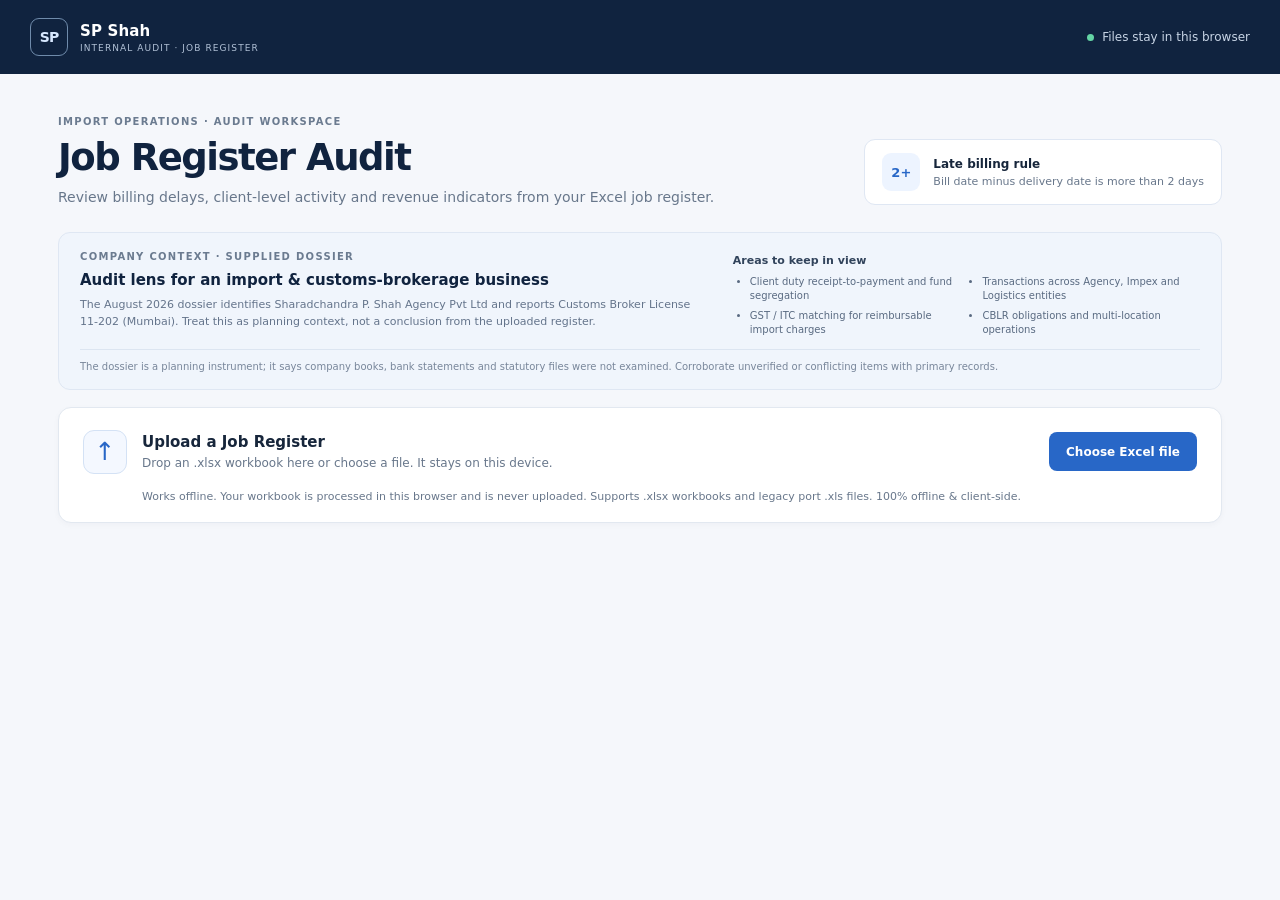
==== index.html @ 6a6f2934 "revert: restore original SP Shah Job Audit HTML interface and exact output formatting" ====
<!doctype html>
<html lang="en">
<head>
  <meta charset="utf-8">
  <meta name="viewport" content="width=device-width, initial-scale=1">
  <meta name="theme-color" content="#10233f">
  <title>SP Shah | Job Register Audit</title>
  <style>
:root {
  color-scheme: light;
  --navy: #10233f;
  --navy-soft: #1c3659;
  --blue: #2867c7;
  --blue-soft: #edf4ff;
  --ink: #17263b;
  --muted: #68778b;
  --line: #e2e8f0;
  --surface: #ffffff;
  --page: #f5f7fb;
  --red: #b42332;
  --red-soft: #fff1f2;
  --green: #15805d;
  font-family: Inter, ui-sans-serif, system-ui, -apple-system, BlinkMacSystemFont, "Segoe UI", sans-serif;
}

* { box-sizing: border-box; }

body {
  margin: 0;
  background: var(--page);
  color: var(--ink);
  font-size: 14px;
}

.topbar {
  height: 74px;
  padding: 0 max(28px, calc((100% - 1220px) / 2));
  display: flex;
  align-items: center;
  justify-content: space-between;
  background: var(--navy);
  color: #fff;
}

.brand { display: flex; align-items: center; gap: 12px; color: inherit; text-decoration: none; }
.brand-mark {
  display: grid;
  width: 38px;
  height: 38px;
  place-items: center;
  border: 1px solid #6f8bab;
  border-radius: 9px;
  color: #d7e8ff;
  font-weight: 750;
  letter-spacing: -.06em;
}
.brand strong, .brand small { display: block; }
.brand strong { font-size: 15px; letter-spacing: .01em; }
.brand small { margin-top: 3px; color: #b2c2d7; font-size: 9px; letter-spacing: .12em; }
.privacy { display: flex; align-items: center; gap: 8px; color: #c7d4e5; font-size: 12px; }
.privacy-dot { width: 7px; height: 7px; border-radius: 50%; background: #64d5a5; }

.shell { max-width: 1220px; margin: 0 auto; padding: 42px 28px 60px; }
.intro { display: flex; align-items: end; justify-content: space-between; gap: 24px; margin-bottom: 27px; }
.eyebrow { margin: 0 0 9px; color: #6b7b90; font-size: 10px; font-weight: 750; letter-spacing: .13em; }
h1, h2, h3, p { margin-top: 0; }
h1 { margin-bottom: 10px; color: var(--navy); font-size: clamp(29px, 4vw, 37px); letter-spacing: -.04em; }
.intro-copy { margin-bottom: 0; color: var(--muted); font-size: 14px; }
.rule-card { display: flex; min-width: 265px; align-items: center; gap: 13px; padding: 13px 17px; border: 1px solid #dfe7f3; border-radius: 11px; background: #fff; }
.rule-icon { display: grid; width: 38px; height: 38px; place-items: center; border-radius: 9px; background: var(--blue-soft); color: var(--blue); font-size: 13px; font-weight: 800; }
.rule-card strong, .rule-card small { display: block; }
.rule-card strong { margin-bottom: 4px; font-size: 12px; }
.rule-card small { color: var(--muted); font-size: 11px; }

.context-card {
  display: grid;
  grid-template-columns: minmax(0, 1fr) minmax(275px, .75fr);
  gap: 12px 30px;
  margin-bottom: 17px;
  padding: 18px 21px 14px;
  border: 1px solid #dfe7f3;
  border-radius: 12px;
  background: #f0f5fc;
}
.context-lead h2 { margin: 0 0 7px; color: var(--navy); font-size: 15px; }
.context-lead p:last-child { max-width: 720px; margin: 0; color: #64748b; font-size: 11px; line-height: 1.55; }
.context-focus { align-self: center; }
.context-focus strong { color: #31435b; font-size: 11px; }
.context-focus ul { display: grid; grid-template-columns: 1fr 1fr; gap: 6px 15px; margin: 8px 0 0; padding-left: 17px; color: #596a81; font-size: 10px; line-height: 1.4; }
.context-caveat { grid-column: 1 / -1; margin: 0; padding-top: 10px; border-top: 1px solid #dce5f1; color: #78869a; font-size: 10px; line-height: 1.45; }

.upload-card, .panel, .mapping-card {
  border: 1px solid var(--line);
  border-radius: 13px;
  background: var(--surface);
  box-shadow: 0 2px 6px rgb(22 44 75 / 3%);
}
.upload-card { position: relative; display: flex; align-items: center; flex-wrap: wrap; gap: 16px 22px; padding: 22px 24px 19px; transition: border-color .15s, background .15s; }
.upload-card.is-dragging { border-color: var(--blue); background: var(--blue-soft); }
.upload-main { display: flex; min-width: 280px; flex: 1; align-items: center; gap: 15px; }
.upload-icon { display: grid; width: 44px; height: 44px; flex: 0 0 auto; place-items: center; border: 1px solid #d4e2f5; border-radius: 11px; background: #f4f8ff; color: var(--blue); font-size: 25px; }
.upload-card h2 { margin: 0 0 5px; font-size: 15px; }
.upload-card p { margin-bottom: 0; color: var(--muted); font-size: 12px; }
.upload-help { width: 100%; padding-left: 59px; font-size: 11px !important; }
#workbook-file { position: absolute; width: 1px; height: 1px; overflow: hidden; clip: rect(0, 0, 0, 0); }
.button { display: inline-flex; min-height: 39px; align-items: center; justify-content: center; padding: 0 16px; border: 1px solid transparent; border-radius: 8px; cursor: pointer; font: inherit; font-size: 12px; font-weight: 700; text-decoration: none; transition: background .15s, border-color .15s; }
.button-primary { background: var(--blue); color: white; }
.button-primary:hover:not(:disabled) { background: #1d55aa; }
.button:disabled { cursor: not-allowed; opacity: .48; }
.file-button { cursor: pointer; }
.notice { width: 100%; padding: 10px 12px; border-radius: 8px; font-size: 12px; }
.notice-error { border: 1px solid #f1c7cb; background: #fff5f5; color: #9c1c29; }
.notice-info { border: 1px solid #cfe0fb; background: #f3f8ff; color: #204e8c; }

#workspace { margin-top: 38px; }
.section-heading, .panel-heading { display: flex; align-items: center; justify-content: space-between; gap: 16px; }
.section-heading { margin-bottom: 18px; }
.section-heading h2 { margin-bottom: 5px; color: var(--navy); font-size: 21px; letter-spacing: -.02em; }
.muted { color: var(--muted); }
#file-meta { margin-bottom: 0; font-size: 12px; }
.kpi-grid { display: grid; grid-template-columns: repeat(4, minmax(0, 1fr)); gap: 13px; margin-bottom: 16px; }
.kpi { padding: 17px 18px; border: 1px solid var(--line); border-radius: 11px; background: var(--surface); }
.kpi-label { margin-bottom: 9px; color: var(--muted); font-size: 11px; }
.kpi-value { color: var(--navy); font-size: 24px; font-weight: 750; letter-spacing: -.04em; }
.kpi-sub { margin-top: 5px; color: #8591a2; font-size: 10px; }
.kpi-alert .kpi-value { color: var(--red); }

.mapping-card { padding: 18px 20px; margin-bottom: 16px; }
.mapping-title { display: flex; align-items: center; justify-content: space-between; gap: 20px; }
.mapping-title h3, .panel h3 { margin-bottom: 0; color: var(--navy); font-size: 15px; }
.mapping-grid { display: grid; grid-template-columns: repeat(5, minmax(0, 1fr)); gap: 10px; margin-top: 18px; }
.mapping-item { padding: 10px 11px; border: 1px solid #edf0f5; border-radius: 8px; }
.mapping-item span, .mapping-item strong { display: block; }
.mapping-item span { margin-bottom: 5px; color: #79869a; font-size: 10px; }
.mapping-item strong { overflow-wrap: anywhere; color: #273951; font-size: 11px; font-weight: 650; }
.mapping-item.missing strong { color: #b42332; }
.analysis-note { margin: 13px 0 0; color: var(--muted); font-size: 11px; line-height: 1.5; }
.sheet-picker { display: flex; align-items: center; gap: 8px; color: var(--muted); font-size: 11px; }
.sheet-picker select { max-width: 220px; padding: 7px 25px 7px 9px; border: 1px solid var(--line); border-radius: 7px; background: white; color: var(--ink); font: inherit; }

.content-grid { display: grid; grid-template-columns: minmax(0, 1.8fr) minmax(280px, .82fr); align-items: start; gap: 16px; }
.panel { min-width: 0; padding: 18px 20px; }
.panel-heading { margin-bottom: 15px; }
.panel-heading .eyebrow { margin-bottom: 6px; }
.badge { display: inline-flex; min-height: 23px; align-items: center; padding: 0 9px; border-radius: 99px; background: var(--red-soft); color: var(--red); font-size: 10px; font-weight: 700; white-space: nowrap; }
.badge-neutral { background: #f0f3f7; color: #59697f; }
.table-wrap { width: 100%; overflow: auto; }
table { width: 100%; border-collapse: collapse; text-align: left; }
th { padding: 10px 9px; border-bottom: 1px solid var(--line); background: #f7f9fc; color: #68778b; font-size: 10px; font-weight: 700; white-space: nowrap; }
td { padding: 10px 9px; border-bottom: 1px solid #eef1f5; color: #36465c; font-size: 11px; vertical-align: top; }
tbody tr:last-child td { border-bottom: 0; }
.late-row td { background: #fffafb; }
.late-tag { display: inline-block; padding: 3px 6px; border-radius: 4px; background: var(--red-soft); color: var(--red); font-size: 10px; font-weight: 700; white-space: nowrap; }
.empty-state { padding: 34px 12px; color: var(--muted); text-align: center; font-size: 12px; }
.pagination { display: flex; align-items: center; justify-content: space-between; gap: 10px; padding-top: 12px; color: var(--muted); font-size: 10px; }
.pagination button { padding: 5px 9px; border: 1px solid var(--line); border-radius: 6px; background: white; color: var(--ink); cursor: pointer; font: inherit; }
.pagination button:disabled { cursor: not-allowed; opacity: .45; }
.side-panel > .eyebrow { margin-bottom: 6px; }
.side-panel > h3 { margin-bottom: 15px; }
.task-option { display: flex; gap: 10px; padding: 11px 0; border-top: 1px solid #eef1f5; cursor: pointer; }
.task-option input { width: 15px; height: 15px; margin: 1px 0 0; accent-color: var(--blue); }
.task-option strong, .task-option small { display: block; }
.task-option strong { color: #263851; font-size: 11px; }
.task-option small { margin-top: 4px; color: var(--muted); font-size: 10px; line-height: 1.45; }
.side-divider { height: 1px; margin: 15px 0; background: var(--line); }
.history-heading { display: flex; justify-content: space-between; align-items: center; gap: 10px; }
.history-heading h3 { font-size: 14px; }
.history-heading .eyebrow { margin-bottom: 5px; }
.history-help { margin: 10px 0 12px; color: var(--muted); font-size: 10px; line-height: 1.5; }
.batch-history { display: grid; gap: 8px; }
.batch-history > p { margin: 0; font-size: 11px; }
.batch-item { padding: 9px 10px; border: 1px solid #edf0f5; border-radius: 7px; }
.batch-item strong { display: block; overflow: hidden; color: #31435b; font-size: 10px; text-overflow: ellipsis; white-space: nowrap; }
.batch-item span { display: block; margin-top: 4px; color: var(--muted); font-size: 10px; }

.data-panel { margin-top: 16px; }
.table-caption { margin: -5px 0 12px; font-size: 11px; }
.source-wrap { max-height: 490px; border: 1px solid #eef1f5; border-radius: 7px; }
.source-wrap th { position: sticky; top: 0; z-index: 1; }
.source-wrap td, .source-wrap th { max-width: 280px; overflow-wrap: anywhere; }
.footnote { margin: 17px 2px 0; color: #78869a; font-size: 10px; line-height: 1.5; }
.footnote strong { color: #596a81; }

@media (max-width: 900px) {
  .content-grid { grid-template-columns: 1fr; }
  .mapping-grid { grid-template-columns: repeat(3, minmax(0, 1fr)); }
}
@media (max-width: 620px) {
  .topbar { height: 64px; padding: 0 17px; }
  .privacy { font-size: 10px; }
  .shell { padding: 28px 15px 40px; }
  .intro { align-items: start; flex-direction: column; }
  .rule-card { width: 100%; }
  .context-card { grid-template-columns: 1fr; padding: 16px; }
  .context-caveat { grid-column: auto; }
  .upload-card { align-items: start; padding: 17px; }
  .upload-main { min-width: 100%; }
  .upload-help { padding-left: 0; }
  .file-button { width: 100%; }
  .section-heading { align-items: start; flex-direction: column; }
  .section-heading .button { width: 100%; }
  .kpi-grid { grid-template-columns: repeat(2, minmax(0, 1fr)); gap: 9px; }
  .kpi { padding: 13px; }
  .kpi-value { font-size: 21px; }
  .mapping-card, .panel { padding: 15px; }
  .mapping-grid { grid-template-columns: repeat(2, minmax(0, 1fr)); }
  .panel-heading { align-items: start; }
}
  </style>
</head>
<body>
  <header class="topbar">
    <a class="brand" href="#" aria-label="SP Shah Job Register Audit home">
      <span class="brand-mark">SP</span>
      <span><strong>SP Shah</strong><small>INTERNAL AUDIT · JOB REGISTER</small></span>
    </a>
    <span class="privacy"><span class="privacy-dot"></span> Files stay in this browser</span>
  </header>

  <main class="shell">
    <section class="intro">
      <div>
        <p class="eyebrow">IMPORT OPERATIONS · AUDIT WORKSPACE</p>
        <h1>Job Register Audit</h1>
        <p class="intro-copy">Review billing delays, client-level activity and revenue indicators from your Excel job register.</p>
      </div>
      <div class="rule-card">
        <span class="rule-icon">2+</span>
        <span><strong>Late billing rule</strong><small>Bill date minus delivery date is more than 2 days</small></span>
      </div>
    </section>

    <section class="context-card" aria-label="Company context from supplied dossier">
      <div class="context-lead">
        <p class="eyebrow">COMPANY CONTEXT · SUPPLIED DOSSIER</p>
        <h2>Audit lens for an import &amp; customs-brokerage business</h2>
        <p>The August 2026 dossier identifies Sharadchandra P. Shah Agency Pvt Ltd and reports Customs Broker License 11-202 (Mumbai). Treat this as planning context, not a conclusion from the uploaded register.</p>
      </div>
      <div class="context-focus">
        <strong>Areas to keep in view</strong>
        <ul>
          <li>Client duty receipt-to-payment and fund segregation</li>
          <li>Transactions across Agency, Impex and Logistics entities</li>
          <li>GST / ITC matching for reimbursable import charges</li>
          <li>CBLR obligations and multi-location operations</li>
        </ul>
      </div>
      <p class="context-caveat">The dossier is a planning instrument; it says company books, bank statements and statutory files were not examined. Corroborate unverified or conflicting items with primary records.</p>
    </section>

    <section id="upload-card" class="upload-card" aria-labelledby="upload-title">
      <div class="upload-main">
        <div class="upload-icon" aria-hidden="true">↑</div>
        <div>
          <h2 id="upload-title">Upload a Job Register</h2>
          <p>Drop an .xlsx workbook here or choose a file. It stays on this device.</p>
        </div>
      </div>
      <label class="button button-primary file-button" for="workbook-file">Choose Excel file</label>
      <input id="workbook-file" type="file" accept=".xlsx,.xls,application/vnd.ms-excel,application/vnd.openxmlformats-officedocument.spreadsheetml.sheet">
      <p class="upload-help">Works offline. Your workbook is processed in this browser and is never uploaded. Supports .xlsx workbooks and legacy port .xls files. 100% offline & client-side.</p>
      <div id="error-message" class="notice notice-error" role="alert" hidden></div>
      <div id="status-message" class="notice notice-info" role="status" hidden></div>
    </section>

    <section id="workspace" hidden>
      <div class="section-heading">
        <div>
          <p class="eyebrow">CURRENT BATCH</p>
          <h2 id="file-heading">Workbook analysis</h2>
          <p id="file-meta" class="muted"></p>
        </div>
        <button id="export-button" class="button button-primary" type="button" disabled>Export audit workbook</button>
      </div>

      <div id="kpi-grid" class="kpi-grid"></div>
      <div class="mapping-card">
        <div class="mapping-title">
          <div><p class="eyebrow">DETECTED INPUT</p><h3>Column mapping</h3></div>
          <label id="sheet-picker-wrap" class="sheet-picker" hidden>
            Worksheet
            <select id="sheet-picker"></select>
          </label>
        </div>
        <div id="mapping-grid" class="mapping-grid"></div>
        <p id="analysis-note" class="analysis-note"></p>
      </div>

      <div class="content-grid">
        <section class="panel">
          <div class="panel-heading">
            <div><p class="eyebrow">OUTPUT PREVIEW</p><h3>Late billing review</h3></div>
            <span id="late-count-badge" class="badge"></span>
          </div>
          <div class="table-wrap">
            <table>
              <thead><tr>
                <th>Client</th><th>Sr. No.</th><th>Delivery date</th><th>Bill date</th><th>Days</th><th>Comment</th>
              </tr></thead>
              <tbody id="late-preview"></tbody>
            </table>
            <div id="late-empty" class="empty-state" hidden>No late-billing cases found in this batch.</div>
          </div>
          <div id="late-pagination" class="pagination"></div>
        </section>

        <aside class="panel side-panel">
          <p class="eyebrow">OPTIONAL OUTPUT TASKS</p>
          <h3>Include analysis sheets</h3>
          <label class="task-option"><input id="include-client" type="checkbox" checked><span><strong>Client analysis</strong><small>Jobs, late cases and invoice value by client</small></span></label>
          <label class="task-option"><input id="include-revenue" type="checkbox" checked><span><strong>Revenue analysis</strong><small>Invoice value trends and available value measures</small></span></label>
          <label class="task-option"><input id="include-quality" type="checkbox" checked><span><strong>Data quality</strong><small>Missing dates, ungrouped rows and detection notes</small></span></label>
          <div class="side-divider"></div>
          <div class="history-heading"><div><p class="eyebrow">THIS SESSION</p><h3>Batch evaluations</h3></div><span id="history-count" class="badge badge-neutral">0 batches</span></div>
          <p class="history-help">Each successful upload adds a summary here. This history is temporary and clears when the page is closed.</p>
          <div id="batch-history" class="batch-history"><p class="muted">No batches processed yet.</p></div>
        </aside>
      </div>

      <section class="panel data-panel">
        <div class="panel-heading">
          <div><p class="eyebrow">SOURCE WORKBOOK</p><h3>Input file preview</h3></div>
          <span id="source-count" class="badge badge-neutral"></span>
        </div>
        <p class="muted table-caption">Browse every row from the detected worksheet. The export also contains a copy of the source data.</p>
        <div class="table-wrap source-wrap"><table id="source-table"></table></div>
        <div id="source-pagination" class="pagination"></div>
      </section>

      <footer class="footnote">
        <strong>Audit context:</strong> The supplied company dossier is background context, not a substitute for source documents. Confirm findings and any company-specific facts with management records.
      </footer>
    </section>
  </main>
  <!-- ExcelJS MIT License:
The MIT License (MIT)

Copyright (c) 2014-2019 Guyon Roche

Permission is hereby granted, free of charge, to any person obtaining a copy
of this software and associated documentation files (the "Software"), to deal
in the Software without restriction, including without limitation the rights
to use, copy, modify, merge, publish, distribute, sublicense, and/or sell
copies of the Software, and to permit persons to whom the Software is
furnished to do so, subject to the following conditions:

The above copyright notice and this permission notice shall be included in all
copies or substantial portions of the Software.

THE SOFTWARE IS PROVIDED "AS IS", WITHOUT WARRANTY OF ANY KIND, EXPRESS OR
IMPLIED, INCLUDING BUT NOT LIMITED TO THE WARRANTIES OF MERCHANTABILITY,
FITNESS FOR A PARTICULAR PURPOSE AND NONINFRINGEMENT. IN NO EVENT SHALL THE
AUTHORS OR COPYRIGHT HOLDERS BE LIABLE FOR ANY CLAIM, DAMAGES OR OTHER
LIABILITY, WHETHER IN AN ACTION OF CONTRACT, TORT OR OTHERWISE, ARISING FROM,
OUT OF OR IN CONNECTION WITH THE SOFTWARE OR THE USE OR OTHER DEALINGS IN THE
SOFTWARE.

-->
  <script>
/*! xlsx.js (C) 2013-present SheetJS -- http://sheetjs.com */
var DO_NOT_EXPORT_CODEPAGE=true;var cptable={version:"1.15.0"};cptable[437]=function(){var e="\0\b\t\n\x0B\f\r !\"#$%&'()*+,-./0123456789:;<=>?@ABCDEFGHIJKLMNOPQRSTUVWXYZ[\\]^_`abcdefghijklmnopqrstuvwxyz{|}~ÇüéâäàåçêëèïîìÄÅÉæÆôöòûùÿÖÜ¢£¥₧ƒáíóúñÑªº¿⌐¬½¼¡«»░▒▓│┤╡╢╖╕╣║╗╝╜╛┐└┴┬├─┼╞╟╚╔╩╦╠═╬╧╨╤╥╙╘╒╓╫╪┘┌█▄▌▐▀αßΓπΣσµτΦΘΩδ∞φε∩≡±≥≤⌠⌡÷≈°∙·√ⁿ²■ ",r=[],t={};for(var a=0;a!=e.length;++a){if(e.charCodeAt(a)!==65533)t[e.charAt(a)]=a;r[a]=e.charAt(a)}return{enc:t,dec:r}}();cptable[620]=function(){var e="\0\b\t\n\x0B\f\r !\"#$%&'()*+,-./0123456789:;<=>?@ABCDEFGHIJKLMNOPQRSTUVWXYZ[\\]^_`abcdefghijklmnopqrstuvwxyz{|}~ÇüéâäàąçêëèïîćÄĄĘęłôöĆûùŚÖÜ¢Ł¥śƒŹŻóÓńŃźż¿⌐¬½¼¡«»░▒▓│┤╡╢╖╕╣║╗╝╜╛┐└┴┬├─┼╞╟╚╔╩╦╠═╬╧╨╤╥╙╘╒╓╫╪┘┌█▄▌▐▀αßΓπΣσµτΦΘΩδ∞φε∩≡±≥≤⌠⌡÷≈°∙·√ⁿ²■ ",r=[],t={};for(var a=0;a!=e.length;++a){if(e.charCodeAt(a)!==65533)t[e.charAt(a)]=a;r[a]=e.charAt(a)}return{enc:t,dec:r}}();cptable[737]=function(){var e="\0\b\t\n\x0B\f\r !\"#$%&'()*+,-./0123456789:;<=>?@ABCDEFGHIJKLMNOPQRSTUVWXYZ[\\]^_`abcdefghijklmnopqrstuvwxyz{|}~ΑΒΓΔΕΖΗΘΙΚΛΜΝΞΟΠΡΣΤΥΦΧΨΩαβγδεζηθικλμνξοπρσςτυφχψ░▒▓│┤╡╢╖╕╣║╗╝╜╛┐└┴┬├─┼╞╟╚╔╩╦╠═╬╧╨╤╥╙╘╒╓╫╪┘┌█▄▌▐▀ωάέήϊίόύϋώΆΈΉΊΌΎΏ±≥≤ΪΫ÷≈°∙·√ⁿ²■ ",r=[],t={};for(var a=0;a!=e.length;++a){if(e.charCodeAt(a)!==65533)t[e.charAt(a)]=a;r[a]=e.charAt(a)}return{enc:t,dec:r}}();cptable[850]=function(){var e="\0\b\t\n\x0B\f\r !\"#$%&'()*+,-./0123456789:;<=>?@ABCDEFGHIJKLMNOPQRSTUVWXYZ[\\]^_`abcdefghijklmnopqrstuvwxyz{|}~ÇüéâäàåçêëèïîìÄÅÉæÆôöòûùÿÖÜø£Ø×ƒáíóúñÑªº¿®¬½¼¡«»░▒▓│┤ÁÂÀ©╣║╗╝¢¥┐└┴┬├─┼ãÃ╚╔╩╦╠═╬¤ðÐÊËÈıÍÎÏ┘┌█▄¦Ì▀ÓßÔÒõÕµþÞÚÛÙýÝ¯´­±‗¾¶§÷¸°¨·¹³²■ ",r=[],t={};for(var a=0;a!=e.length;++a){if(e.charCodeAt(a)!==65533)t[e.charAt(a)]=a;r[a]=e.charAt(a)}return{enc:t,dec:r}}();cptable[852]=function(){var e="\0\b\t\n\x0B\f\r !\"#$%&'()*+,-./0123456789:;<=>?@ABCDEFGHIJKLMNOPQRSTUVWXYZ[\\]^_`abcdefghijklmnopqrstuvwxyz{|}~ÇüéâäůćçłëŐőîŹÄĆÉĹĺôöĽľŚśÖÜŤťŁ×čáíóúĄąŽžĘę¬źČş«»░▒▓│┤ÁÂĚŞ╣║╗╝Żż┐└┴┬├─┼Ăă╚╔╩╦╠═╬¤đĐĎËďŇÍÎě┘┌█▄ŢŮ▀ÓßÔŃńňŠšŔÚŕŰýÝţ´­˝˛ˇ˘§÷¸°¨˙űŘř■ ",r=[],t={};for(var a=0;a!=e.length;++a){if(e.charCodeAt(a)!==65533)t[e.charAt(a)]=a;r[a]=e.charAt(a)}return{enc:t,dec:r}}();cptable[857]=function(){var e="\0\b\t\n\x0B\f\r !\"#$%&'()*+,-./0123456789:;<=>?@ABCDEFGHIJKLMNOPQRSTUVWXYZ[\\]^_`abcdefghijklmnopqrstuvwxyz{|}~ÇüéâäàåçêëèïîıÄÅÉæÆôöòûùİÖÜø£ØŞşáíóúñÑĞğ¿®¬½¼¡«»░▒▓│┤ÁÂÀ©╣║╗╝¢¥┐└┴┬├─┼ãÃ╚╔╩╦╠═╬¤ºªÊËÈ�ÍÎÏ┘┌█▄¦Ì▀ÓßÔÒõÕµ�×ÚÛÙìÿ¯´­±�¾¶§÷¸°¨·¹³²■ ",r=[],t={};for(var a=0;a!=e.length;++a){if(e.charCodeAt(a)!==65533)t[e.charAt(a)]=a;r[a]=e.charAt(a)}return{enc:t,dec:r}}();cptable[861]=function(){var e="\0\b\t\n\x0B\f\r !\"#$%&'()*+,-./0123456789:;<=>?@ABCDEFGHIJKLMNOPQRSTUVWXYZ[\\]^_`abcdefghijklmnopqrstuvwxyz{|}~ÇüéâäàåçêëèÐðÞÄÅÉæÆôöþûÝýÖÜø£Ø₧ƒáíóúÁÍÓÚ¿⌐¬½¼¡«»░▒▓│┤╡╢╖╕╣║╗╝╜╛┐└┴┬├─┼╞╟╚╔╩╦╠═╬╧╨╤╥╙╘╒╓╫╪┘┌█▄▌▐▀αßΓπΣσµτΦΘΩδ∞φε∩≡±≥≤⌠⌡÷≈°∙·√ⁿ²■ ",r=[],t={};for(var a=0;a!=e.length;++a){if(e.charCodeAt(a)!==65533)t[e.charAt(a)]=a;r[a]=e.charAt(a)}return{enc:t,dec:r}}();cptable[865]=function(){var e="\0\b\t\n\x0B\f\r !\"#$%&'()*+,-./0123456789:;<=>?@ABCDEFGHIJKLMNOPQRSTUVWXYZ[\\]^_`abcdefghijklmnopqrstuvwxyz{|}~ÇüéâäàåçêëèïîìÄÅÉæÆôöòûùÿÖÜø£Ø₧ƒáíóúñÑªº¿⌐¬½¼¡«¤░▒▓│┤╡╢╖╕╣║╗╝╜╛┐└┴┬├─┼╞╟╚╔╩╦╠═╬╧╨╤╥╙╘╒╓╫╪┘┌█▄▌▐▀αßΓπΣσµτΦΘΩδ∞φε∩≡±≥≤⌠⌡÷≈°∙·√ⁿ²■ ",r=[],t={};for(var a=0;a!=e.length;++a){if(e.charCodeAt(a)!==65533)t[e.charAt(a)]=a;r[a]=e.charAt(a)}return{enc:t,dec:r}}();cptable[866]=function(){var e="\0\b\t\n\x0B\f\r !\"#$%&'()*+,-./0123456789:;<=>?@ABCDEFGHIJKLMNOPQRSTUVWXYZ[\\]^_`abcdefghijklmnopqrstuvwxyz{|}~АБВГДЕЖЗИЙКЛМНОПРСТУФХЦЧШЩЪЫЬЭЮЯабвгдежзийклмноп░▒▓│┤╡╢╖╕╣║╗╝╜╛┐└┴┬├─┼╞╟╚╔╩╦╠═╬╧╨╤╥╙╘╒╓╫╪┘┌█▄▌▐▀рстуфхцчшщъыьэюяЁёЄєЇїЎў°∙·√№¤■ ",r=[],t={};for(var a=0;a!=e.length;++a){if(e.charCodeAt(a)!==65533)t[e.charAt(a)]=a;r[a]=e.charAt(a)}return{enc:t,dec:r}}();cptable[874]=function(){var e="\0\b\t\n\x0B\f\r !\"#$%&'()*+,-./0123456789:;<=>?@ABCDEFGHIJKLMNOPQRSTUVWXYZ[\\]^_`abcdefghijklmnopqrstuvwxyz{|}~€����…�����������‘’“”•–—�������� กขฃคฅฆงจฉชซฌญฎฏฐฑฒณดตถทธนบปผฝพฟภมยรฤลฦวศษสหฬอฮฯะัาำิีึืฺุู����฿เแโใไๅๆ็่้๊๋์ํ๎๏๐๑๒๓๔๕๖๗๘๙๚๛����",r=[],t={};for(var a=0;a!=e.length;++a){if(e.charCodeAt(a)!==65533)t[e.charAt(a)]=a;r[a]=e.charAt(a)}return{enc:t,dec:r}}();cptable[895]=function(){var e="\0\b\t\n\x0B\f\r !\"#$%&'()*+,-./0123456789:;<=>?@ABCDEFGHIJKLMNOPQRSTUVWXYZ[\\]^_`abcdefghijklmnopqrstuvwxyz{|}~ČüéďäĎŤčěĚĹÍľǪÄÁÉžŽôöÓůÚýÖÜŠĽÝŘťáíóúňŇŮÔšřŕŔ¼§«»░▒▓│┤╡╢╖╕╣║╗╝╜╛┐└┴┬├─┼╞╟╚╔╩╦╠═╬╧╨╤╥╙╘╒╓╫╪┘┌█▄▌▐▀αßΓπΣσµτΦΘΩδ∞φε∩≡±≥≤⌠⌡÷≈°∙·√ⁿ²■ ",r=[],t={};for(var a=0;a!=e.length;++a){if(e.charCodeAt(a)!==65533)t[e.charAt(a)]=a;r[a]=e.charAt(a)}return{enc:t,dec:r}}();cptable[932]=function(){var e=[],r={},t=[],a;t[0]="\0\b\t\n\x0B\f\r !\"#$%&'()*+,-./0123456789:;<=>?@ABCDEFGHIJKLMNOPQRSTUVWXYZ[\\]^_`abcdefghijklmnopqrstuvwxyz{|}~���������������������������������｡｢｣､･ｦｧｨｩｪｫｬｭｮｯｰｱｲｳｴｵｶｷｸｹｺｻｼｽｾｿﾀﾁﾂﾃﾄﾅﾆﾇﾈﾉﾊﾋﾌﾍﾎﾏﾐﾑﾒﾓﾔﾕﾖﾗﾘﾙﾚﾛﾜﾝﾞﾟ��������������������������������".split("");for(a=0;a!=t[0].length;++a)if(t[0][a].charCodeAt(0)!==65533){r[t[0][a]]=0+a;e[0+a]=t[0][a]}t[129]="����������������������������������������������������������������　、。，．・：；？！゛゜´｀¨＾￣＿ヽヾゝゞ〃仝々〆〇ー―‐／＼～∥｜…‥‘’“”（）〔〕［］｛｝〈〉《》「」『』【】＋－±×�÷＝≠＜＞≦≧∞∴♂♀°′″℃￥＄￠￡％＃＆＊＠§☆★○●◎◇◆□■△▲▽▼※〒→←↑↓〓�����������∈∋⊆⊇⊂⊃∪∩��������∧∨￢⇒⇔∀∃�����������∠⊥⌒∂∇≡≒≪≫√∽∝∵∫∬�������Å‰♯♭♪†‡¶����◯���".split("");for(a=0;a!=t[129].length;++a)if(t[129][a].charCodeAt(0)!==65533){r[t[129][a]]=33024+a;e[33024+a]=t[129][a]}t[130]="�������������������������������������������������������������������������������０１２３４５６７８９�������ＡＢＣＤＥＦＧＨＩＪＫＬＭＮＯＰＱＲＳＴＵＶＷＸＹＺ�������ａｂｃｄｅｆｇｈｉｊｋｌｍｎｏｐｑｒｓｔｕｖｗｘｙｚ����ぁあぃいぅうぇえぉおかがきぎくぐけげこごさざしじすずせぜそぞただちぢっつづてでとどなにぬねのはばぱひびぴふぶぷへべぺほぼぽまみむめもゃやゅゆょよらりるれろゎわゐゑをん��������������".split("");for(a=0;a!=t[130].length;++a)if(t[130][a].charCodeAt(0)!==65533){r[t[130][a]]=33280+a;e[33280+a]=t[130][a]}t[131]="����������������������������������������������������������������ァアィイゥウェエォオカガキギクグケゲコゴサザシジスズセゼソゾタダチヂッツヅテデトドナニヌネノハバパヒビピフブプヘベペホボポマミ�ムメモャヤュユョヨラリルレロヮワヰヱヲンヴヵヶ��������ΑΒΓΔΕΖΗΘΙΚΛΜΝΞΟΠΡΣΤΥΦΧΨΩ��������αβγδεζηθικλμνξοπρστυφχψω�����������������������������������������".split("");for(a=0;a!=t[131].length;++a)if(t[131][a].charCodeAt(0)!==65533){r[t[131][a]]=33536+a;e[33536+a]=t[131][a]}t[132]="����������������������������������������������������������������АБВГДЕЁЖЗИЙКЛМНОПРСТУФХЦЧШЩЪЫЬЭЮЯ���������������абвгдеёжзийклмн�опрстуфхцчшщъыьэюя�������������─│┌┐┘└├┬┤┴┼━┃┏┓┛┗┣┳┫┻╋┠┯┨┷┿┝┰┥┸╂�����������������������������������������������������������������".split("");for(a=0;a!=t[132].length;++a)if(t[132][a].charCodeAt(0)!==65533){r[t[132][a]]=33792+a;e[33792+a]=t[132][a]}t[135]="����������������������������������������������������������������①②③④⑤⑥⑦⑧⑨⑩⑪⑫⑬⑭⑮⑯⑰⑱⑲⑳ⅠⅡⅢⅣⅤⅥⅦⅧⅨⅩ�㍉㌔㌢㍍㌘㌧㌃㌶㍑㍗㌍㌦㌣㌫㍊㌻㎜㎝㎞㎎㎏㏄㎡��������㍻�〝〟№㏍℡㊤㊥㊦㊧㊨㈱㈲㈹㍾㍽㍼≒≡∫∮∑√⊥∠∟⊿∵∩∪���������������������������������������������������������������������������������������������������".split("");for(a=0;a!=t[135].length;++a)if(t[135][a].charCodeAt(0)!==65533){r[t[135][a]]=34560+a;e[34560+a]=t[135][a]}t[136]="���������������������������������������������������������������������������������������������������������������������������������������������������������������亜唖娃阿哀愛挨姶逢葵茜穐悪握渥旭葦芦鯵梓圧斡扱宛姐虻飴絢綾鮎或粟袷安庵按暗案闇鞍杏以伊位依偉囲夷委威尉惟意慰易椅為畏異移維緯胃萎衣謂違遺医井亥域育郁磯一壱溢逸稲茨芋鰯允印咽員因姻引飲淫胤蔭���".split("");for(a=0;a!=t[136].length;++a)if(t[136][a].charCodeAt(0)!==65533){r[t[136][a]]=34816+a;e[34816+a]=t[136][a]}t[137]="����������������������������������������������������������������院陰隠韻吋右宇烏羽迂雨卯鵜窺丑碓臼渦嘘唄欝蔚鰻姥厩浦瓜閏噂云運雲荏餌叡営嬰影映曳栄永泳洩瑛盈穎頴英衛詠鋭液疫益駅悦謁越閲榎厭円�園堰奄宴延怨掩援沿演炎焔煙燕猿縁艶苑薗遠鉛鴛塩於汚甥凹央奥往応押旺横欧殴王翁襖鴬鴎黄岡沖荻億屋憶臆桶牡乙俺卸恩温穏音下化仮何伽価佳加可嘉夏嫁家寡科暇果架歌河火珂禍禾稼箇花苛茄荷華菓蝦課嘩貨迦過霞蚊俄峨我牙画臥芽蛾賀雅餓駕介会解回塊壊廻快怪悔恢懐戒拐改���".split("");for(a=0;a!=t[137].length;++a)if(t[137][a].charCodeAt(0)!==65533){r[t[137][a]]=35072+a;e[35072+a]=t[137][a]}t[138]="����������������������������������������������������������������魁晦械海灰界皆絵芥蟹開階貝凱劾外咳害崖慨概涯碍蓋街該鎧骸浬馨蛙垣柿蛎鈎劃嚇各廓拡撹格核殻獲確穫覚角赫較郭閣隔革学岳楽額顎掛笠樫�橿梶鰍潟割喝恰括活渇滑葛褐轄且鰹叶椛樺鞄株兜竃蒲釜鎌噛鴨栢茅萱粥刈苅瓦乾侃冠寒刊勘勧巻喚堪姦完官寛干幹患感慣憾換敢柑桓棺款歓汗漢澗潅環甘監看竿管簡緩缶翰肝艦莞観諌貫還鑑間閑関陥韓館舘丸含岸巌玩癌眼岩翫贋雁頑顔願企伎危喜器基奇嬉寄岐希幾忌揮机旗既期棋棄���".split("");for(a=0;a!=t[138].length;++a)if(t[138][a].charCodeAt(0)!==65533){r[t[138][a]]=35328+a;e[35328+a]=t[138][a]}t[139]="����������������������������������������������������������������機帰毅気汽畿祈季稀紀徽規記貴起軌輝飢騎鬼亀偽儀妓宜戯技擬欺犠疑祇義蟻誼議掬菊鞠吉吃喫桔橘詰砧杵黍却客脚虐逆丘久仇休及吸宮弓急救�朽求汲泣灸球究窮笈級糾給旧牛去居巨拒拠挙渠虚許距鋸漁禦魚亨享京供侠僑兇競共凶協匡卿叫喬境峡強彊怯恐恭挟教橋況狂狭矯胸脅興蕎郷鏡響饗驚仰凝尭暁業局曲極玉桐粁僅勤均巾錦斤欣欽琴禁禽筋緊芹菌衿襟謹近金吟銀九倶句区狗玖矩苦躯駆駈駒具愚虞喰空偶寓遇隅串櫛釧屑屈���".split("");for(a=0;a!=t[139].length;++a)if(t[139][a].charCodeAt(0)!==65533){r[t[139][a]]=35584+a;e[35584+a]=t[139][a]}t[140]="����������������������������������������������������������������掘窟沓靴轡窪熊隈粂栗繰桑鍬勲君薫訓群軍郡卦袈祁係傾刑兄啓圭珪型契形径恵慶慧憩掲携敬景桂渓畦稽系経継繋罫茎荊蛍計詣警軽頚鶏芸迎鯨�劇戟撃激隙桁傑欠決潔穴結血訣月件倹倦健兼券剣喧圏堅嫌建憲懸拳捲検権牽犬献研硯絹県肩見謙賢軒遣鍵険顕験鹸元原厳幻弦減源玄現絃舷言諺限乎個古呼固姑孤己庫弧戸故枯湖狐糊袴股胡菰虎誇跨鈷雇顧鼓五互伍午呉吾娯後御悟梧檎瑚碁語誤護醐乞鯉交佼侯候倖光公功効勾厚口向���".split("");for(a=0;a!=t[140].length;++a)if(t[140][a].charCodeAt(0)!==65533){r[t[140][a]]=35840+a;e[35840+a]=t[140][a]}t[141]="����������������������������������������������������������������后喉坑垢好孔孝宏工巧巷幸広庚康弘恒慌抗拘控攻昂晃更杭校梗構江洪浩港溝甲皇硬稿糠紅紘絞綱耕考肯肱腔膏航荒行衡講貢購郊酵鉱砿鋼閤降�項香高鴻剛劫号合壕拷濠豪轟麹克刻告国穀酷鵠黒獄漉腰甑忽惚骨狛込此頃今困坤墾婚恨懇昏昆根梱混痕紺艮魂些佐叉唆嵯左差査沙瑳砂詐鎖裟坐座挫債催再最哉塞妻宰彩才採栽歳済災采犀砕砦祭斎細菜裁載際剤在材罪財冴坂阪堺榊肴咲崎埼碕鷺作削咋搾昨朔柵窄策索錯桜鮭笹匙冊刷���".split("");for(a=0;a!=t[141].length;++a)if(t[141][a].charCodeAt(0)!==65533){r[t[141][a]]=36096+a;e[36096+a]=t[141][a]}t[142]="����������������������������������������������������������������察拶撮擦札殺薩雑皐鯖捌錆鮫皿晒三傘参山惨撒散桟燦珊産算纂蚕讃賛酸餐斬暫残仕仔伺使刺司史嗣四士始姉姿子屍市師志思指支孜斯施旨枝止�死氏獅祉私糸紙紫肢脂至視詞詩試誌諮資賜雌飼歯事似侍児字寺慈持時次滋治爾璽痔磁示而耳自蒔辞汐鹿式識鴫竺軸宍雫七叱執失嫉室悉湿漆疾質実蔀篠偲柴芝屡蕊縞舎写射捨赦斜煮社紗者謝車遮蛇邪借勺尺杓灼爵酌釈錫若寂弱惹主取守手朱殊狩珠種腫趣酒首儒受呪寿授樹綬需囚収周���".split("");for(a=0;a!=t[142].length;++a)if(t[142][a].charCodeAt(0)!==65533){r[t[142][a]]=36352+a;e[36352+a]=t[142][a]}t[143]="����������������������������������������������������������������宗就州修愁拾洲秀秋終繍習臭舟蒐衆襲讐蹴輯週酋酬集醜什住充十従戎柔汁渋獣縦重銃叔夙宿淑祝縮粛塾熟出術述俊峻春瞬竣舜駿准循旬楯殉淳�準潤盾純巡遵醇順処初所暑曙渚庶緒署書薯藷諸助叙女序徐恕鋤除傷償勝匠升召哨商唱嘗奨妾娼宵将小少尚庄床廠彰承抄招掌捷昇昌昭晶松梢樟樵沼消渉湘焼焦照症省硝礁祥称章笑粧紹肖菖蒋蕉衝裳訟証詔詳象賞醤鉦鍾鐘障鞘上丈丞乗冗剰城場壌嬢常情擾条杖浄状畳穣蒸譲醸錠嘱埴飾���".split("");for(a=0;a!=t[143].length;++a)if(t[143][a].charCodeAt(0)!==65533){r[t[143][a]]=36608+a;e[36608+a]=t[143][a]}t[144]="����������������������������������������������������������������拭植殖燭織職色触食蝕辱尻伸信侵唇娠寝審心慎振新晋森榛浸深申疹真神秦紳臣芯薪親診身辛進針震人仁刃塵壬尋甚尽腎訊迅陣靭笥諏須酢図厨�逗吹垂帥推水炊睡粋翠衰遂酔錐錘随瑞髄崇嵩数枢趨雛据杉椙菅頗雀裾澄摺寸世瀬畝是凄制勢姓征性成政整星晴棲栖正清牲生盛精聖声製西誠誓請逝醒青静斉税脆隻席惜戚斥昔析石積籍績脊責赤跡蹟碩切拙接摂折設窃節説雪絶舌蝉仙先千占宣専尖川戦扇撰栓栴泉浅洗染潜煎煽旋穿箭線���".split("");for(a=0;a!=t[144].length;++a)if(t[144][a].charCodeAt(0)!==65533){r[t[144][a]]=36864+a;e[36864+a]=t[144][a]}t[145]="����������������������������������������������������������������繊羨腺舛船薦詮賎践選遷銭銑閃鮮前善漸然全禅繕膳糎噌塑岨措曾曽楚狙疏疎礎祖租粗素組蘇訴阻遡鼠僧創双叢倉喪壮奏爽宋層匝惣想捜掃挿掻�操早曹巣槍槽漕燥争痩相窓糟総綜聡草荘葬蒼藻装走送遭鎗霜騒像増憎臓蔵贈造促側則即息捉束測足速俗属賊族続卒袖其揃存孫尊損村遜他多太汰詑唾堕妥惰打柁舵楕陀駄騨体堆対耐岱帯待怠態戴替泰滞胎腿苔袋貸退逮隊黛鯛代台大第醍題鷹滝瀧卓啄宅托択拓沢濯琢託鐸濁諾茸凧蛸只���".split("");for(a=0;a!=t[145].length;++a)if(t[145][a].charCodeAt(0)!==65533){r[t[145][a]]=37120+a;e[37120+a]=t[145][a]}t[146]="����������������������������������������������������������������叩但達辰奪脱巽竪辿棚谷狸鱈樽誰丹単嘆坦担探旦歎淡湛炭短端箪綻耽胆蛋誕鍛団壇弾断暖檀段男談値知地弛恥智池痴稚置致蜘遅馳築畜竹筑蓄�逐秩窒茶嫡着中仲宙忠抽昼柱注虫衷註酎鋳駐樗瀦猪苧著貯丁兆凋喋寵帖帳庁弔張彫徴懲挑暢朝潮牒町眺聴脹腸蝶調諜超跳銚長頂鳥勅捗直朕沈珍賃鎮陳津墜椎槌追鎚痛通塚栂掴槻佃漬柘辻蔦綴鍔椿潰坪壷嬬紬爪吊釣鶴亭低停偵剃貞呈堤定帝底庭廷弟悌抵挺提梯汀碇禎程締艇訂諦蹄逓���".split("");for(a=0;a!=t[146].length;++a)if(t[146][a].charCodeAt(0)!==65533){r[t[146][a]]=37376+a;e[37376+a]=t[146][a]}t[147]="����������������������������������������������������������������邸鄭釘鼎泥摘擢敵滴的笛適鏑溺哲徹撤轍迭鉄典填天展店添纏甜貼転顛点伝殿澱田電兎吐堵塗妬屠徒斗杜渡登菟賭途都鍍砥砺努度土奴怒倒党冬�凍刀唐塔塘套宕島嶋悼投搭東桃梼棟盗淘湯涛灯燈当痘祷等答筒糖統到董蕩藤討謄豆踏逃透鐙陶頭騰闘働動同堂導憧撞洞瞳童胴萄道銅峠鴇匿得徳涜特督禿篤毒独読栃橡凸突椴届鳶苫寅酉瀞噸屯惇敦沌豚遁頓呑曇鈍奈那内乍凪薙謎灘捺鍋楢馴縄畷南楠軟難汝二尼弐迩匂賑肉虹廿日乳入���".split("");for(a=0;a!=t[147].length;++a)if(t[147][a].charCodeAt(0)!==65533){r[t[147][a]]=37632+a;e[37632+a]=t[147][a]}t[148]="����������������������������������������������������������������如尿韮任妊忍認濡禰祢寧葱猫熱年念捻撚燃粘乃廼之埜嚢悩濃納能脳膿農覗蚤巴把播覇杷波派琶破婆罵芭馬俳廃拝排敗杯盃牌背肺輩配倍培媒梅�楳煤狽買売賠陪這蝿秤矧萩伯剥博拍柏泊白箔粕舶薄迫曝漠爆縛莫駁麦函箱硲箸肇筈櫨幡肌畑畠八鉢溌発醗髪伐罰抜筏閥鳩噺塙蛤隼伴判半反叛帆搬斑板氾汎版犯班畔繁般藩販範釆煩頒飯挽晩番盤磐蕃蛮匪卑否妃庇彼悲扉批披斐比泌疲皮碑秘緋罷肥被誹費避非飛樋簸備尾微枇毘琵眉美���".split("");for(a=0;a!=t[148].length;++a)if(t[148][a].charCodeAt(0)!==65533){r[t[148][a]]=37888+a;e[37888+a]=t[148][a]}t[149]="����������������������������������������������������������������鼻柊稗匹疋髭彦膝菱肘弼必畢筆逼桧姫媛紐百謬俵彪標氷漂瓢票表評豹廟描病秒苗錨鋲蒜蛭鰭品彬斌浜瀕貧賓頻敏瓶不付埠夫婦富冨布府怖扶敷�斧普浮父符腐膚芙譜負賦赴阜附侮撫武舞葡蕪部封楓風葺蕗伏副復幅服福腹複覆淵弗払沸仏物鮒分吻噴墳憤扮焚奮粉糞紛雰文聞丙併兵塀幣平弊柄並蔽閉陛米頁僻壁癖碧別瞥蔑箆偏変片篇編辺返遍便勉娩弁鞭保舗鋪圃捕歩甫補輔穂募墓慕戊暮母簿菩倣俸包呆報奉宝峰峯崩庖抱捧放方朋���".split("");for(a=0;a!=t[149].length;++a)if(t[149][a].charCodeAt(0)!==65533){r[t[149][a]]=38144+a;e[38144+a]=t[149][a]}t[150]="����������������������������������������������������������������法泡烹砲縫胞芳萌蓬蜂褒訪豊邦鋒飽鳳鵬乏亡傍剖坊妨帽忘忙房暴望某棒冒紡肪膨謀貌貿鉾防吠頬北僕卜墨撲朴牧睦穆釦勃没殆堀幌奔本翻凡盆�摩磨魔麻埋妹昧枚毎哩槙幕膜枕鮪柾鱒桝亦俣又抹末沫迄侭繭麿万慢満漫蔓味未魅巳箕岬密蜜湊蓑稔脈妙粍民眠務夢無牟矛霧鵡椋婿娘冥名命明盟迷銘鳴姪牝滅免棉綿緬面麺摸模茂妄孟毛猛盲網耗蒙儲木黙目杢勿餅尤戻籾貰問悶紋門匁也冶夜爺耶野弥矢厄役約薬訳躍靖柳薮鑓愉愈油癒���".split("");for(a=0;a!=t[150].length;++a)if(t[150][a].charCodeAt(0)!==65533){r[t[150][a]]=38400+a;e[38400+a]=t[150][a]}t[151]="����������������������������������������������������������������諭輸唯佑優勇友宥幽悠憂揖有柚湧涌猶猷由祐裕誘遊邑郵雄融夕予余与誉輿預傭幼妖容庸揚揺擁曜楊様洋溶熔用窯羊耀葉蓉要謡踊遥陽養慾抑欲�沃浴翌翼淀羅螺裸来莱頼雷洛絡落酪乱卵嵐欄濫藍蘭覧利吏履李梨理璃痢裏裡里離陸律率立葎掠略劉流溜琉留硫粒隆竜龍侶慮旅虜了亮僚両凌寮料梁涼猟療瞭稜糧良諒遼量陵領力緑倫厘林淋燐琳臨輪隣鱗麟瑠塁涙累類令伶例冷励嶺怜玲礼苓鈴隷零霊麗齢暦歴列劣烈裂廉恋憐漣煉簾練聯���".split("");for(a=0;a!=t[151].length;++a)if(t[151][a].charCodeAt(0)!==65533){r[t[151][a]]=38656+a;e[38656+a]=t[151][a]}t[152]="����������������������������������������������������������������蓮連錬呂魯櫓炉賂路露労婁廊弄朗楼榔浪漏牢狼篭老聾蝋郎六麓禄肋録論倭和話歪賄脇惑枠鷲亙亘鰐詫藁蕨椀湾碗腕��������������������������������������������弌丐丕个丱丶丼丿乂乖乘亂亅豫亊舒弍于亞亟亠亢亰亳亶从仍仄仆仂仗仞仭仟价伉佚估佛佝佗佇佶侈侏侘佻佩佰侑佯來侖儘俔俟俎俘俛俑俚俐俤俥倚倨倔倪倥倅伜俶倡倩倬俾俯們倆偃假會偕偐偈做偖偬偸傀傚傅傴傲���".split("");for(a=0;a!=t[152].length;++a)if(t[152][a].charCodeAt(0)!==65533){r[t[152][a]]=38912+a;e[38912+a]=t[152][a]}t[153]="����������������������������������������������������������������僉僊傳僂僖僞僥僭僣僮價僵儉儁儂儖儕儔儚儡儺儷儼儻儿兀兒兌兔兢竸兩兪兮冀冂囘册冉冏冑冓冕冖冤冦冢冩冪冫决冱冲冰况冽凅凉凛几處凩凭�凰凵凾刄刋刔刎刧刪刮刳刹剏剄剋剌剞剔剪剴剩剳剿剽劍劔劒剱劈劑辨辧劬劭劼劵勁勍勗勞勣勦飭勠勳勵勸勹匆匈甸匍匐匏匕匚匣匯匱匳匸區卆卅丗卉卍凖卞卩卮夘卻卷厂厖厠厦厥厮厰厶參簒雙叟曼燮叮叨叭叺吁吽呀听吭吼吮吶吩吝呎咏呵咎呟呱呷呰咒呻咀呶咄咐咆哇咢咸咥咬哄哈咨���".split("");for(a=0;a!=t[153].length;++a)if(t[153][a].charCodeAt(0)!==65533){r[t[153][a]]=39168+a;e[39168+a]=t[153][a]}t[154]="����������������������������������������������������������������咫哂咤咾咼哘哥哦唏唔哽哮哭哺哢唹啀啣啌售啜啅啖啗唸唳啝喙喀咯喊喟啻啾喘喞單啼喃喩喇喨嗚嗅嗟嗄嗜嗤嗔嘔嗷嘖嗾嗽嘛嗹噎噐營嘴嘶嘲嘸�噫噤嘯噬噪嚆嚀嚊嚠嚔嚏嚥嚮嚶嚴囂嚼囁囃囀囈囎囑囓囗囮囹圀囿圄圉圈國圍圓團圖嗇圜圦圷圸坎圻址坏坩埀垈坡坿垉垓垠垳垤垪垰埃埆埔埒埓堊埖埣堋堙堝塲堡塢塋塰毀塒堽塹墅墹墟墫墺壞墻墸墮壅壓壑壗壙壘壥壜壤壟壯壺壹壻壼壽夂夊夐夛梦夥夬夭夲夸夾竒奕奐奎奚奘奢奠奧奬奩���".split("");for(a=0;a!=t[154].length;++a)if(t[154][a].charCodeAt(0)!==65533){r[t[154][a]]=39424+a;e[39424+a]=t[154][a]}t[155]="����������������������������������������������������������������奸妁妝佞侫妣妲姆姨姜妍姙姚娥娟娑娜娉娚婀婬婉娵娶婢婪媚媼媾嫋嫂媽嫣嫗嫦嫩嫖嫺嫻嬌嬋嬖嬲嫐嬪嬶嬾孃孅孀孑孕孚孛孥孩孰孳孵學斈孺宀�它宦宸寃寇寉寔寐寤實寢寞寥寫寰寶寳尅將專對尓尠尢尨尸尹屁屆屎屓屐屏孱屬屮乢屶屹岌岑岔妛岫岻岶岼岷峅岾峇峙峩峽峺峭嶌峪崋崕崗嵜崟崛崑崔崢崚崙崘嵌嵒嵎嵋嵬嵳嵶嶇嶄嶂嶢嶝嶬嶮嶽嶐嶷嶼巉巍巓巒巖巛巫已巵帋帚帙帑帛帶帷幄幃幀幎幗幔幟幢幤幇幵并幺麼广庠廁廂廈廐廏���".split("");for(a=0;a!=t[155].length;++a)if(t[155][a].charCodeAt(0)!==65533){r[t[155][a]]=39680+a;e[39680+a]=t[155][a]}t[156]="����������������������������������������������������������������廖廣廝廚廛廢廡廨廩廬廱廳廰廴廸廾弃弉彝彜弋弑弖弩弭弸彁彈彌彎弯彑彖彗彙彡彭彳彷徃徂彿徊很徑徇從徙徘徠徨徭徼忖忻忤忸忱忝悳忿怡恠�怙怐怩怎怱怛怕怫怦怏怺恚恁恪恷恟恊恆恍恣恃恤恂恬恫恙悁悍惧悃悚悄悛悖悗悒悧悋惡悸惠惓悴忰悽惆悵惘慍愕愆惶惷愀惴惺愃愡惻惱愍愎慇愾愨愧慊愿愼愬愴愽慂慄慳慷慘慙慚慫慴慯慥慱慟慝慓慵憙憖憇憬憔憚憊憑憫憮懌懊應懷懈懃懆憺懋罹懍懦懣懶懺懴懿懽懼懾戀戈戉戍戌戔戛���".split("");for(a=0;a!=t[156].length;++a)if(t[156][a].charCodeAt(0)!==65533){r[t[156][a]]=39936+a;e[39936+a]=t[156][a]}t[157]="����������������������������������������������������������������戞戡截戮戰戲戳扁扎扞扣扛扠扨扼抂抉找抒抓抖拔抃抔拗拑抻拏拿拆擔拈拜拌拊拂拇抛拉挌拮拱挧挂挈拯拵捐挾捍搜捏掖掎掀掫捶掣掏掉掟掵捫�捩掾揩揀揆揣揉插揶揄搖搴搆搓搦搶攝搗搨搏摧摯摶摎攪撕撓撥撩撈撼據擒擅擇撻擘擂擱擧舉擠擡抬擣擯攬擶擴擲擺攀擽攘攜攅攤攣攫攴攵攷收攸畋效敖敕敍敘敞敝敲數斂斃變斛斟斫斷旃旆旁旄旌旒旛旙无旡旱杲昊昃旻杳昵昶昴昜晏晄晉晁晞晝晤晧晨晟晢晰暃暈暎暉暄暘暝曁暹曉暾暼���".split("");for(a=0;a!=t[157].length;++a)if(t[157][a].charCodeAt(0)!==65533){r[t[157][a]]=40192+a;e[40192+a]=t[157][a]}t[158]="����������������������������������������������������������������曄暸曖曚曠昿曦曩曰曵曷朏朖朞朦朧霸朮朿朶杁朸朷杆杞杠杙杣杤枉杰枩杼杪枌枋枦枡枅枷柯枴柬枳柩枸柤柞柝柢柮枹柎柆柧檜栞框栩桀桍栲桎�梳栫桙档桷桿梟梏梭梔條梛梃檮梹桴梵梠梺椏梍桾椁棊椈棘椢椦棡椌棍棔棧棕椶椒椄棗棣椥棹棠棯椨椪椚椣椡棆楹楷楜楸楫楔楾楮椹楴椽楙椰楡楞楝榁楪榲榮槐榿槁槓榾槎寨槊槝榻槃榧樮榑榠榜榕榴槞槨樂樛槿權槹槲槧樅榱樞槭樔槫樊樒櫁樣樓橄樌橲樶橸橇橢橙橦橈樸樢檐檍檠檄檢檣���".split("");for(a=0;a!=t[158].length;++a)if(t[158][a].charCodeAt(0)!==65533){r[t[158][a]]=40448+a;e[40448+a]=t[158][a]}t[159]="����������������������������������������������������������������檗蘗檻櫃櫂檸檳檬櫞櫑櫟檪櫚櫪櫻欅蘖櫺欒欖鬱欟欸欷盜欹飮歇歃歉歐歙歔歛歟歡歸歹歿殀殄殃殍殘殕殞殤殪殫殯殲殱殳殷殼毆毋毓毟毬毫毳毯�麾氈氓气氛氤氣汞汕汢汪沂沍沚沁沛汾汨汳沒沐泄泱泓沽泗泅泝沮沱沾沺泛泯泙泪洟衍洶洫洽洸洙洵洳洒洌浣涓浤浚浹浙涎涕濤涅淹渕渊涵淇淦涸淆淬淞淌淨淒淅淺淙淤淕淪淮渭湮渮渙湲湟渾渣湫渫湶湍渟湃渺湎渤滿渝游溂溪溘滉溷滓溽溯滄溲滔滕溏溥滂溟潁漑灌滬滸滾漿滲漱滯漲滌���".split("");for(a=0;a!=t[159].length;++a)if(t[159][a].charCodeAt(0)!==65533){r[t[159][a]]=40704+a;e[40704+a]=t[159][a]}t[224]="����������������������������������������������������������������漾漓滷澆潺潸澁澀潯潛濳潭澂潼潘澎澑濂潦澳澣澡澤澹濆澪濟濕濬濔濘濱濮濛瀉瀋濺瀑瀁瀏濾瀛瀚潴瀝瀘瀟瀰瀾瀲灑灣炙炒炯烱炬炸炳炮烟烋烝�烙焉烽焜焙煥煕熈煦煢煌煖煬熏燻熄熕熨熬燗熹熾燒燉燔燎燠燬燧燵燼燹燿爍爐爛爨爭爬爰爲爻爼爿牀牆牋牘牴牾犂犁犇犒犖犢犧犹犲狃狆狄狎狒狢狠狡狹狷倏猗猊猜猖猝猴猯猩猥猾獎獏默獗獪獨獰獸獵獻獺珈玳珎玻珀珥珮珞璢琅瑯琥珸琲琺瑕琿瑟瑙瑁瑜瑩瑰瑣瑪瑶瑾璋璞璧瓊瓏瓔珱���".split("");for(a=0;a!=t[224].length;++a)if(t[224][a].charCodeAt(0)!==65533){r[t[224][a]]=57344+a;e[57344+a]=t[224][a]}t[225]="����������������������������������������������������������������瓠瓣瓧瓩瓮瓲瓰瓱瓸瓷甄甃甅甌甎甍甕甓甞甦甬甼畄畍畊畉畛畆畚畩畤畧畫畭畸當疆疇畴疊疉疂疔疚疝疥疣痂疳痃疵疽疸疼疱痍痊痒痙痣痞痾痿�痼瘁痰痺痲痳瘋瘍瘉瘟瘧瘠瘡瘢瘤瘴瘰瘻癇癈癆癜癘癡癢癨癩癪癧癬癰癲癶癸發皀皃皈皋皎皖皓皙皚皰皴皸皹皺盂盍盖盒盞盡盥盧盪蘯盻眈眇眄眩眤眞眥眦眛眷眸睇睚睨睫睛睥睿睾睹瞎瞋瞑瞠瞞瞰瞶瞹瞿瞼瞽瞻矇矍矗矚矜矣矮矼砌砒礦砠礪硅碎硴碆硼碚碌碣碵碪碯磑磆磋磔碾碼磅磊磬���".split("");for(a=0;a!=t[225].length;++a)if(t[225][a].charCodeAt(0)!==65533){r[t[225][a]]=57600+a;e[57600+a]=t[225][a]}t[226]="����������������������������������������������������������������磧磚磽磴礇礒礑礙礬礫祀祠祗祟祚祕祓祺祿禊禝禧齋禪禮禳禹禺秉秕秧秬秡秣稈稍稘稙稠稟禀稱稻稾稷穃穗穉穡穢穩龝穰穹穽窈窗窕窘窖窩竈窰�窶竅竄窿邃竇竊竍竏竕竓站竚竝竡竢竦竭竰笂笏笊笆笳笘笙笞笵笨笶筐筺笄筍笋筌筅筵筥筴筧筰筱筬筮箝箘箟箍箜箚箋箒箏筝箙篋篁篌篏箴篆篝篩簑簔篦篥籠簀簇簓篳篷簗簍篶簣簧簪簟簷簫簽籌籃籔籏籀籐籘籟籤籖籥籬籵粃粐粤粭粢粫粡粨粳粲粱粮粹粽糀糅糂糘糒糜糢鬻糯糲糴糶糺紆���".split("");for(a=0;a!=t[226].length;++a)if(t[226][a].charCodeAt(0)!==65533){r[t[226][a]]=57856+a;e[57856+a]=t[226][a]}t[227]="����������������������������������������������������������������紂紜紕紊絅絋紮紲紿紵絆絳絖絎絲絨絮絏絣經綉絛綏絽綛綺綮綣綵緇綽綫總綢綯緜綸綟綰緘緝緤緞緻緲緡縅縊縣縡縒縱縟縉縋縢繆繦縻縵縹繃縷�縲縺繧繝繖繞繙繚繹繪繩繼繻纃緕繽辮繿纈纉續纒纐纓纔纖纎纛纜缸缺罅罌罍罎罐网罕罔罘罟罠罨罩罧罸羂羆羃羈羇羌羔羞羝羚羣羯羲羹羮羶羸譱翅翆翊翕翔翡翦翩翳翹飜耆耄耋耒耘耙耜耡耨耿耻聊聆聒聘聚聟聢聨聳聲聰聶聹聽聿肄肆肅肛肓肚肭冐肬胛胥胙胝胄胚胖脉胯胱脛脩脣脯腋���".split("");for(a=0;a!=t[227].length;++a)if(t[227][a].charCodeAt(0)!==65533){r[t[227][a]]=58112+a;e[58112+a]=t[227][a]}t[228]="����������������������������������������������������������������隋腆脾腓腑胼腱腮腥腦腴膃膈膊膀膂膠膕膤膣腟膓膩膰膵膾膸膽臀臂膺臉臍臑臙臘臈臚臟臠臧臺臻臾舁舂舅與舊舍舐舖舩舫舸舳艀艙艘艝艚艟艤�艢艨艪艫舮艱艷艸艾芍芒芫芟芻芬苡苣苟苒苴苳苺莓范苻苹苞茆苜茉苙茵茴茖茲茱荀茹荐荅茯茫茗茘莅莚莪莟莢莖茣莎莇莊荼莵荳荵莠莉莨菴萓菫菎菽萃菘萋菁菷萇菠菲萍萢萠莽萸蔆菻葭萪萼蕚蒄葷葫蒭葮蒂葩葆萬葯葹萵蓊葢蒹蒿蒟蓙蓍蒻蓚蓐蓁蓆蓖蒡蔡蓿蓴蔗蔘蔬蔟蔕蔔蓼蕀蕣蕘蕈���".split("");for(a=0;a!=t[228].length;++a)if(t[228][a].charCodeAt(0)!==65533){r[t[228][a]]=58368+a;e[58368+a]=t[228][a]}t[229]="����������������������������������������������������������������蕁蘂蕋蕕薀薤薈薑薊薨蕭薔薛藪薇薜蕷蕾薐藉薺藏薹藐藕藝藥藜藹蘊蘓蘋藾藺蘆蘢蘚蘰蘿虍乕虔號虧虱蚓蚣蚩蚪蚋蚌蚶蚯蛄蛆蚰蛉蠣蚫蛔蛞蛩蛬�蛟蛛蛯蜒蜆蜈蜀蜃蛻蜑蜉蜍蛹蜊蜴蜿蜷蜻蜥蜩蜚蝠蝟蝸蝌蝎蝴蝗蝨蝮蝙蝓蝣蝪蠅螢螟螂螯蟋螽蟀蟐雖螫蟄螳蟇蟆螻蟯蟲蟠蠏蠍蟾蟶蟷蠎蟒蠑蠖蠕蠢蠡蠱蠶蠹蠧蠻衄衂衒衙衞衢衫袁衾袞衵衽袵衲袂袗袒袮袙袢袍袤袰袿袱裃裄裔裘裙裝裹褂裼裴裨裲褄褌褊褓襃褞褥褪褫襁襄褻褶褸襌褝襠襞���".split("");for(a=0;a!=t[229].length;++a)if(t[229][a].charCodeAt(0)!==65533){r[t[229][a]]=58624+a;e[58624+a]=t[229][a]}t[230]="����������������������������������������������������������������襦襤襭襪襯襴襷襾覃覈覊覓覘覡覩覦覬覯覲覺覽覿觀觚觜觝觧觴觸訃訖訐訌訛訝訥訶詁詛詒詆詈詼詭詬詢誅誂誄誨誡誑誥誦誚誣諄諍諂諚諫諳諧�諤諱謔諠諢諷諞諛謌謇謚諡謖謐謗謠謳鞫謦謫謾謨譁譌譏譎證譖譛譚譫譟譬譯譴譽讀讌讎讒讓讖讙讚谺豁谿豈豌豎豐豕豢豬豸豺貂貉貅貊貍貎貔豼貘戝貭貪貽貲貳貮貶賈賁賤賣賚賽賺賻贄贅贊贇贏贍贐齎贓賍贔贖赧赭赱赳趁趙跂趾趺跏跚跖跌跛跋跪跫跟跣跼踈踉跿踝踞踐踟蹂踵踰踴蹊���".split("");for(a=0;a!=t[230].length;++a)if(t[230][a].charCodeAt(0)!==65533){r[t[230][a]]=58880+a;e[58880+a]=t[230][a]}t[231]="����������������������������������������������������������������蹇蹉蹌蹐蹈蹙蹤蹠踪蹣蹕蹶蹲蹼躁躇躅躄躋躊躓躑躔躙躪躡躬躰軆躱躾軅軈軋軛軣軼軻軫軾輊輅輕輒輙輓輜輟輛輌輦輳輻輹轅轂輾轌轉轆轎轗轜�轢轣轤辜辟辣辭辯辷迚迥迢迪迯邇迴逅迹迺逑逕逡逍逞逖逋逧逶逵逹迸遏遐遑遒逎遉逾遖遘遞遨遯遶隨遲邂遽邁邀邊邉邏邨邯邱邵郢郤扈郛鄂鄒鄙鄲鄰酊酖酘酣酥酩酳酲醋醉醂醢醫醯醪醵醴醺釀釁釉釋釐釖釟釡釛釼釵釶鈞釿鈔鈬鈕鈑鉞鉗鉅鉉鉤鉈銕鈿鉋鉐銜銖銓銛鉚鋏銹銷鋩錏鋺鍄錮���".split("");for(a=0;a!=t[231].length;++a)if(t[231][a].charCodeAt(0)!==65533){r[t[231][a]]=59136+a;e[59136+a]=t[231][a]}t[232]="����������������������������������������������������������������錙錢錚錣錺錵錻鍜鍠鍼鍮鍖鎰鎬鎭鎔鎹鏖鏗鏨鏥鏘鏃鏝鏐鏈鏤鐚鐔鐓鐃鐇鐐鐶鐫鐵鐡鐺鑁鑒鑄鑛鑠鑢鑞鑪鈩鑰鑵鑷鑽鑚鑼鑾钁鑿閂閇閊閔閖閘閙�閠閨閧閭閼閻閹閾闊濶闃闍闌闕闔闖關闡闥闢阡阨阮阯陂陌陏陋陷陜陞陝陟陦陲陬隍隘隕隗險隧隱隲隰隴隶隸隹雎雋雉雍襍雜霍雕雹霄霆霈霓霎霑霏霖霙霤霪霰霹霽霾靄靆靈靂靉靜靠靤靦靨勒靫靱靹鞅靼鞁靺鞆鞋鞏鞐鞜鞨鞦鞣鞳鞴韃韆韈韋韜韭齏韲竟韶韵頏頌頸頤頡頷頽顆顏顋顫顯顰���".split("");for(a=0;a!=t[232].length;++a)if(t[232][a].charCodeAt(0)!==65533){r[t[232][a]]=59392+a;e[59392+a]=t[232][a]}t[233]="����������������������������������������������������������������顱顴顳颪颯颱颶飄飃飆飩飫餃餉餒餔餘餡餝餞餤餠餬餮餽餾饂饉饅饐饋饑饒饌饕馗馘馥馭馮馼駟駛駝駘駑駭駮駱駲駻駸騁騏騅駢騙騫騷驅驂驀驃�騾驕驍驛驗驟驢驥驤驩驫驪骭骰骼髀髏髑髓體髞髟髢髣髦髯髫髮髴髱髷髻鬆鬘鬚鬟鬢鬣鬥鬧鬨鬩鬪鬮鬯鬲魄魃魏魍魎魑魘魴鮓鮃鮑鮖鮗鮟鮠鮨鮴鯀鯊鮹鯆鯏鯑鯒鯣鯢鯤鯔鯡鰺鯲鯱鯰鰕鰔鰉鰓鰌鰆鰈鰒鰊鰄鰮鰛鰥鰤鰡鰰鱇鰲鱆鰾鱚鱠鱧鱶鱸鳧鳬鳰鴉鴈鳫鴃鴆鴪鴦鶯鴣鴟鵄鴕鴒鵁鴿鴾鵆鵈���".split("");for(a=0;a!=t[233].length;++a)if(t[233][a].charCodeAt(0)!==65533){r[t[233][a]]=59648+a;e[59648+a]=t[233][a]}t[234]="����������������������������������������������������������������鵝鵞鵤鵑鵐鵙鵲鶉鶇鶫鵯鵺鶚鶤鶩鶲鷄鷁鶻鶸鶺鷆鷏鷂鷙鷓鷸鷦鷭鷯鷽鸚鸛鸞鹵鹹鹽麁麈麋麌麒麕麑麝麥麩麸麪麭靡黌黎黏黐黔黜點黝黠黥黨黯�黴黶黷黹黻黼黽鼇鼈皷鼕鼡鼬鼾齊齒齔齣齟齠齡齦齧齬齪齷齲齶龕龜龠堯槇遙瑤凜熙�������������������������������������������������������������������������������������������".split("");for(a=0;a!=t[234].length;++a)if(t[234][a].charCodeAt(0)!==65533){r[t[234][a]]=59904+a;e[59904+a]=t[234][a]}t[237]="����������������������������������������������������������������纊褜鍈銈蓜俉炻昱棈鋹曻彅丨仡仼伀伃伹佖侒侊侚侔俍偀倢俿倞偆偰偂傔僴僘兊兤冝冾凬刕劜劦勀勛匀匇匤卲厓厲叝﨎咜咊咩哿喆坙坥垬埈埇﨏�塚增墲夋奓奛奝奣妤妺孖寀甯寘寬尞岦岺峵崧嵓﨑嵂嵭嶸嶹巐弡弴彧德忞恝悅悊惞惕愠惲愑愷愰憘戓抦揵摠撝擎敎昀昕昻昉昮昞昤晥晗晙晴晳暙暠暲暿曺朎朗杦枻桒柀栁桄棏﨓楨﨔榘槢樰橫橆橳橾櫢櫤毖氿汜沆汯泚洄涇浯涖涬淏淸淲淼渹湜渧渼溿澈澵濵瀅瀇瀨炅炫焏焄煜煆煇凞燁燾犱���".split("");for(a=0;a!=t[237].length;++a)if(t[237][a].charCodeAt(0)!==65533){r[t[237][a]]=60672+a;e[60672+a]=t[237][a]}t[238]="����������������������������������������������������������������犾猤猪獷玽珉珖珣珒琇珵琦琪琩琮瑢璉璟甁畯皂皜皞皛皦益睆劯砡硎硤硺礰礼神祥禔福禛竑竧靖竫箞精絈絜綷綠緖繒罇羡羽茁荢荿菇菶葈蒴蕓蕙�蕫﨟薰蘒﨡蠇裵訒訷詹誧誾諟諸諶譓譿賰賴贒赶﨣軏﨤逸遧郞都鄕鄧釚釗釞釭釮釤釥鈆鈐鈊鈺鉀鈼鉎鉙鉑鈹鉧銧鉷鉸鋧鋗鋙鋐﨧鋕鋠鋓錥錡鋻﨨錞鋿錝錂鍰鍗鎤鏆鏞鏸鐱鑅鑈閒隆﨩隝隯霳霻靃靍靏靑靕顗顥飯飼餧館馞驎髙髜魵魲鮏鮱鮻鰀鵰鵫鶴鸙黑��ⅰⅱⅲⅳⅴⅵⅶⅷⅸⅹ￢￤＇＂���".split("");for(a=0;a!=t[238].length;++a)if(t[238][a].charCodeAt(0)!==65533){r[t[238][a]]=60928+a;e[60928+a]=t[238][a]}t[250]="����������������������������������������������������������������ⅰⅱⅲⅳⅴⅵⅶⅷⅸⅹⅠⅡⅢⅣⅤⅥⅦⅧⅨⅩ￢￤＇＂㈱№℡∵纊褜鍈銈蓜俉炻昱棈鋹曻彅丨仡仼伀伃伹佖侒侊侚侔俍偀倢俿倞偆偰偂傔僴僘兊�兤冝冾凬刕劜劦勀勛匀匇匤卲厓厲叝﨎咜咊咩哿喆坙坥垬埈埇﨏塚增墲夋奓奛奝奣妤妺孖寀甯寘寬尞岦岺峵崧嵓﨑嵂嵭嶸嶹巐弡弴彧德忞恝悅悊惞惕愠惲愑愷愰憘戓抦揵摠撝擎敎昀昕昻昉昮昞昤晥晗晙晴晳暙暠暲暿曺朎朗杦枻桒柀栁桄棏﨓楨﨔榘槢樰橫橆橳橾櫢櫤毖氿汜沆汯泚洄涇浯���".split("");for(a=0;a!=t[250].length;++a)if(t[250][a].charCodeAt(0)!==65533){r[t[250][a]]=64e3+a;e[64e3+a]=t[250][a]}t[251]="����������������������������������������������������������������涖涬淏淸淲淼渹湜渧渼溿澈澵濵瀅瀇瀨炅炫焏焄煜煆煇凞燁燾犱犾猤猪獷玽珉珖珣珒琇珵琦琪琩琮瑢璉璟甁畯皂皜皞皛皦益睆劯砡硎硤硺礰礼神�祥禔福禛竑竧靖竫箞精絈絜綷綠緖繒罇羡羽茁荢荿菇菶葈蒴蕓蕙蕫﨟薰蘒﨡蠇裵訒訷詹誧誾諟諸諶譓譿賰賴贒赶﨣軏﨤逸遧郞都鄕鄧釚釗釞釭釮釤釥鈆鈐鈊鈺鉀鈼鉎鉙鉑鈹鉧銧鉷鉸鋧鋗鋙鋐﨧鋕鋠鋓錥錡鋻﨨錞鋿錝錂鍰鍗鎤鏆鏞鏸鐱鑅鑈閒隆﨩隝隯霳霻靃靍靏靑靕顗顥飯飼餧館馞驎髙���".split("");for(a=0;a!=t[251].length;++a)if(t[251][a].charCodeAt(0)!==65533){r[t[251][a]]=64256+a;e[64256+a]=t[251][a]}t[252]="����������������������������������������������������������������髜魵魲鮏鮱鮻鰀鵰鵫鶴鸙黑������������������������������������������������������������������������������������������������������������������������������������������������������������������������������������".split("");for(a=0;a!=t[252].length;++a)if(t[252][a].charCodeAt(0)!==65533){r[t[252][a]]=64512+a;e[64512+a]=t[252][a]}return{enc:r,dec:e}}();cptable[936]=function(){var e=[],r={},t=[],a;t[0]="\0\b\t\n\x0B\f\r !\"#$%&'()*+,-./0123456789:;<=>?@ABCDEFGHIJKLMNOPQRSTUVWXYZ[\\]^_`abcdefghijklmnopqrstuvwxyz{|}~€�������������������������������������������������������������������������������������������������������������������������������".split("");for(a=0;a!=t[0].length;++a)if(t[0][a].charCodeAt(0)!==65533){r[t[0][a]]=0+a;e[0+a]=t[0][a]}t[129]="����������������������������������������������������������������丂丄丅丆丏丒丗丟丠両丣並丩丮丯丱丳丵丷丼乀乁乂乄乆乊乑乕乗乚乛乢乣乤乥乧乨乪乫乬乭乮乯乲乴乵乶乷乸乹乺乻乼乽乿亀亁亂亃亄亅亇亊�亐亖亗亙亜亝亞亣亪亯亰亱亴亶亷亸亹亼亽亾仈仌仏仐仒仚仛仜仠仢仦仧仩仭仮仯仱仴仸仹仺仼仾伀伂伃伄伅伆伇伈伋伌伒伓伔伕伖伜伝伡伣伨伩伬伭伮伱伳伵伷伹伻伾伿佀佁佂佄佅佇佈佉佊佋佌佒佔佖佡佢佦佨佪佫佭佮佱佲併佷佸佹佺佽侀侁侂侅來侇侊侌侎侐侒侓侕侖侘侙侚侜侞侟価侢�".split("");for(a=0;a!=t[129].length;++a)if(t[129][a].charCodeAt(0)!==65533){r[t[129][a]]=33024+a;e[33024+a]=t[129][a]}t[130]="����������������������������������������������������������������侤侫侭侰侱侲侳侴侶侷侸侹侺侻侼侽侾俀俁係俆俇俈俉俋俌俍俒俓俔俕俖俙俛俠俢俤俥俧俫俬俰俲俴俵俶俷俹俻俼俽俿倀倁倂倃倄倅倆倇倈倉倊�個倎倐們倓倕倖倗倛倝倞倠倢倣値倧倫倯倰倱倲倳倴倵倶倷倸倹倻倽倿偀偁偂偄偅偆偉偊偋偍偐偑偒偓偔偖偗偘偙偛偝偞偟偠偡偢偣偤偦偧偨偩偪偫偭偮偯偰偱偲偳側偵偸偹偺偼偽傁傂傃傄傆傇傉傊傋傌傎傏傐傑傒傓傔傕傖傗傘備傚傛傜傝傞傟傠傡傢傤傦傪傫傭傮傯傰傱傳傴債傶傷傸傹傼�".split("");for(a=0;a!=t[130].length;++a)if(t[130][a].charCodeAt(0)!==65533){r[t[130][a]]=33280+a;e[33280+a]=t[130][a]}t[131]="����������������������������������������������������������������傽傾傿僀僁僂僃僄僅僆僇僈僉僊僋僌働僎僐僑僒僓僔僕僗僘僙僛僜僝僞僟僠僡僢僣僤僥僨僩僪僫僯僰僱僲僴僶僷僸價僺僼僽僾僿儀儁儂儃億儅儈�儉儊儌儍儎儏儐儑儓儔儕儖儗儘儙儚儛儜儝儞償儠儢儣儤儥儦儧儨儩優儫儬儭儮儯儰儱儲儳儴儵儶儷儸儹儺儻儼儽儾兂兇兊兌兎兏児兒兓兗兘兙兛兝兞兟兠兡兣兤兦內兩兪兯兲兺兾兿冃冄円冇冊冋冎冏冐冑冓冔冘冚冝冞冟冡冣冦冧冨冩冪冭冮冴冸冹冺冾冿凁凂凃凅凈凊凍凎凐凒凓凔凕凖凗�".split("");for(a=0;a!=t[131].length;++a)if(t[131][a].charCodeAt(0)!==65533){r[t[131][a]]=33536+a;e[33536+a]=t[131][a]}t[132]="����������������������������������������������������������������凘凙凚凜凞凟凢凣凥処凧凨凩凪凬凮凱凲凴凷凾刄刅刉刋刌刏刐刓刔刕刜刞刟刡刢刣別刦刧刪刬刯刱刲刴刵刼刾剄剅剆則剈剉剋剎剏剒剓剕剗剘�剙剚剛剝剟剠剢剣剤剦剨剫剬剭剮剰剱剳剴創剶剷剸剹剺剻剼剾劀劃劄劅劆劇劉劊劋劌劍劎劏劑劒劔劕劖劗劘劙劚劜劤劥劦劧劮劯劰労劵劶劷劸効劺劻劼劽勀勁勂勄勅勆勈勊勌勍勎勏勑勓勔動勗務勚勛勜勝勞勠勡勢勣勥勦勧勨勩勪勫勬勭勮勯勱勲勳勴勵勶勷勸勻勼勽匁匂匃匄匇匉匊匋匌匎�".split("");for(a=0;a!=t[132].length;++a)if(t[132][a].charCodeAt(0)!==65533){r[t[132][a]]=33792+a;e[33792+a]=t[132][a]}t[133]="����������������������������������������������������������������匑匒匓匔匘匛匜匞匟匢匤匥匧匨匩匫匬匭匯匰匱匲匳匴匵匶匷匸匼匽區卂卄卆卋卌卍卐協単卙卛卝卥卨卪卬卭卲卶卹卻卼卽卾厀厁厃厇厈厊厎厏�厐厑厒厓厔厖厗厙厛厜厞厠厡厤厧厪厫厬厭厯厰厱厲厳厴厵厷厸厹厺厼厽厾叀參叄叅叆叇収叏叐叒叓叕叚叜叝叞叡叢叧叴叺叾叿吀吂吅吇吋吔吘吙吚吜吢吤吥吪吰吳吶吷吺吽吿呁呂呄呅呇呉呌呍呎呏呑呚呝呞呟呠呡呣呥呧呩呪呫呬呭呮呯呰呴呹呺呾呿咁咃咅咇咈咉咊咍咑咓咗咘咜咞咟咠咡�".split("");for(a=0;a!=t[133].length;++a)if(t[133][a].charCodeAt(0)!==65533){r[t[133][a]]=34048+a;e[34048+a]=t[133][a]}t[134]="����������������������������������������������������������������咢咥咮咰咲咵咶咷咹咺咼咾哃哅哊哋哖哘哛哠員哢哣哤哫哬哯哰哱哴哵哶哷哸哹哻哾唀唂唃唄唅唈唊唋唌唍唎唒唓唕唖唗唘唙唚唜唝唞唟唡唥唦�唨唩唫唭唲唴唵唶唸唹唺唻唽啀啂啅啇啈啋啌啍啎問啑啒啓啔啗啘啙啚啛啝啞啟啠啢啣啨啩啫啯啰啱啲啳啴啹啺啽啿喅喆喌喍喎喐喒喓喕喖喗喚喛喞喠喡喢喣喤喥喦喨喩喪喫喬喭單喯喰喲喴営喸喺喼喿嗀嗁嗂嗃嗆嗇嗈嗊嗋嗎嗏嗐嗕嗗嗘嗙嗚嗛嗞嗠嗢嗧嗩嗭嗮嗰嗱嗴嗶嗸嗹嗺嗻嗼嗿嘂嘃嘄嘅�".split("");for(a=0;a!=t[134].length;++a)if(t[134][a].charCodeAt(0)!==65533){r[t[134][a]]=34304+a;e[34304+a]=t[134][a]}t[135]="����������������������������������������������������������������嘆嘇嘊嘋嘍嘐嘑嘒嘓嘔嘕嘖嘗嘙嘚嘜嘝嘠嘡嘢嘥嘦嘨嘩嘪嘫嘮嘯嘰嘳嘵嘷嘸嘺嘼嘽嘾噀噁噂噃噄噅噆噇噈噉噊噋噏噐噑噒噓噕噖噚噛噝噞噟噠噡�噣噥噦噧噭噮噯噰噲噳噴噵噷噸噹噺噽噾噿嚀嚁嚂嚃嚄嚇嚈嚉嚊嚋嚌嚍嚐嚑嚒嚔嚕嚖嚗嚘嚙嚚嚛嚜嚝嚞嚟嚠嚡嚢嚤嚥嚦嚧嚨嚩嚪嚫嚬嚭嚮嚰嚱嚲嚳嚴嚵嚶嚸嚹嚺嚻嚽嚾嚿囀囁囂囃囄囅囆囇囈囉囋囌囍囎囏囐囑囒囓囕囖囘囙囜団囥囦囧囨囩囪囬囮囯囲図囶囷囸囻囼圀圁圂圅圇國圌圍圎圏圐圑�".split("");for(a=0;a!=t[135].length;++a)if(t[135][a].charCodeAt(0)!==65533){r[t[135][a]]=34560+a;e[34560+a]=t[135][a]}t[136]="����������������������������������������������������������������園圓圔圕圖圗團圙圚圛圝圞圠圡圢圤圥圦圧圫圱圲圴圵圶圷圸圼圽圿坁坃坄坅坆坈坉坋坒坓坔坕坖坘坙坢坣坥坧坬坮坰坱坲坴坵坸坹坺坽坾坿垀�垁垇垈垉垊垍垎垏垐垑垔垕垖垗垘垙垚垜垝垞垟垥垨垪垬垯垰垱垳垵垶垷垹垺垻垼垽垾垿埀埁埄埅埆埇埈埉埊埌埍埐埑埓埖埗埛埜埞埡埢埣埥埦埧埨埩埪埫埬埮埰埱埲埳埵埶執埻埼埾埿堁堃堄堅堈堉堊堌堎堏堐堒堓堔堖堗堘堚堛堜堝堟堢堣堥堦堧堨堩堫堬堭堮堯報堲堳場堶堷堸堹堺堻堼堽�".split("");for(a=0;a!=t[136].length;++a)if(t[136][a].charCodeAt(0)!==65533){r[t[136][a]]=34816+a;e[34816+a]=t[136][a]}t[137]="����������������������������������������������������������������堾堿塀塁塂塃塅塆塇塈塉塊塋塎塏塐塒塓塕塖塗塙塚塛塜塝塟塠塡塢塣塤塦塧塨塩塪塭塮塯塰塱塲塳塴塵塶塷塸塹塺塻塼塽塿墂墄墆墇墈墊墋墌�墍墎墏墐墑墔墕墖増墘墛墜墝墠墡墢墣墤墥墦墧墪墫墬墭墮墯墰墱墲墳墴墵墶墷墸墹墺墻墽墾墿壀壂壃壄壆壇壈壉壊壋壌壍壎壏壐壒壓壔壖壗壘壙壚壛壜壝壞壟壠壡壢壣壥壦壧壨壩壪壭壯壱売壴壵壷壸壺壻壼壽壾壿夀夁夃夅夆夈変夊夋夌夎夐夑夒夓夗夘夛夝夞夠夡夢夣夦夨夬夰夲夳夵夶夻�".split("");for(a=0;a!=t[137].length;++a)if(t[137][a].charCodeAt(0)!==65533){r[t[137][a]]=35072+a;e[35072+a]=t[137][a]}t[138]="����������������������������������������������������������������夽夾夿奀奃奅奆奊奌奍奐奒奓奙奛奜奝奞奟奡奣奤奦奧奨奩奪奫奬奭奮奯奰奱奲奵奷奺奻奼奾奿妀妅妉妋妌妎妏妐妑妔妕妘妚妛妜妝妟妠妡妢妦�妧妬妭妰妱妳妴妵妶妷妸妺妼妽妿姀姁姂姃姄姅姇姈姉姌姍姎姏姕姖姙姛姞姟姠姡姢姤姦姧姩姪姫姭姮姯姰姱姲姳姴姵姶姷姸姺姼姽姾娀娂娊娋娍娎娏娐娒娔娕娖娗娙娚娛娝娞娡娢娤娦娧娨娪娫娬娭娮娯娰娳娵娷娸娹娺娻娽娾娿婁婂婃婄婅婇婈婋婌婍婎婏婐婑婒婓婔婖婗婘婙婛婜婝婞婟婠�".split("");for(a=0;a!=t[138].length;++a)if(t[138][a].charCodeAt(0)!==65533){r[t[138][a]]=35328+a;e[35328+a]=t[138][a]}t[139]="����������������������������������������������������������������婡婣婤婥婦婨婩婫婬婭婮婯婰婱婲婳婸婹婻婼婽婾媀媁媂媃媄媅媆媇媈媉媊媋媌媍媎媏媐媑媓媔媕媖媗媘媙媜媝媞媟媠媡媢媣媤媥媦媧媨媩媫媬�媭媮媯媰媱媴媶媷媹媺媻媼媽媿嫀嫃嫄嫅嫆嫇嫈嫊嫋嫍嫎嫏嫐嫑嫓嫕嫗嫙嫚嫛嫝嫞嫟嫢嫤嫥嫧嫨嫪嫬嫭嫮嫯嫰嫲嫳嫴嫵嫶嫷嫸嫹嫺嫻嫼嫽嫾嫿嬀嬁嬂嬃嬄嬅嬆嬇嬈嬊嬋嬌嬍嬎嬏嬐嬑嬒嬓嬔嬕嬘嬙嬚嬛嬜嬝嬞嬟嬠嬡嬢嬣嬤嬥嬦嬧嬨嬩嬪嬫嬬嬭嬮嬯嬰嬱嬳嬵嬶嬸嬹嬺嬻嬼嬽嬾嬿孁孂孃孄孅孆孇�".split("");for(a=0;a!=t[139].length;++a)if(t[139][a].charCodeAt(0)!==65533){r[t[139][a]]=35584+a;e[35584+a]=t[139][a]}t[140]="����������������������������������������������������������������孈孉孊孋孌孍孎孏孒孖孞孠孡孧孨孫孭孮孯孲孴孶孷學孹孻孼孾孿宂宆宊宍宎宐宑宒宔宖実宧宨宩宬宭宮宯宱宲宷宺宻宼寀寁寃寈寉寊寋寍寎寏�寑寔寕寖寗寘寙寚寛寜寠寢寣實寧審寪寫寬寭寯寱寲寳寴寵寶寷寽対尀専尃尅將專尋尌對導尐尒尓尗尙尛尞尟尠尡尣尦尨尩尪尫尭尮尯尰尲尳尵尶尷屃屄屆屇屌屍屒屓屔屖屗屘屚屛屜屝屟屢層屧屨屩屪屫屬屭屰屲屳屴屵屶屷屸屻屼屽屾岀岃岄岅岆岇岉岊岋岎岏岒岓岕岝岞岟岠岡岤岥岦岧岨�".split("");for(a=0;a!=t[140].length;++a)if(t[140][a].charCodeAt(0)!==65533){r[t[140][a]]=35840+a;e[35840+a]=t[140][a]}t[141]="����������������������������������������������������������������岪岮岯岰岲岴岶岹岺岻岼岾峀峂峃峅峆峇峈峉峊峌峍峎峏峐峑峓峔峕峖峗峘峚峛峜峝峞峟峠峢峣峧峩峫峬峮峯峱峲峳峴峵島峷峸峹峺峼峽峾峿崀�崁崄崅崈崉崊崋崌崍崏崐崑崒崓崕崗崘崙崚崜崝崟崠崡崢崣崥崨崪崫崬崯崰崱崲崳崵崶崷崸崹崺崻崼崿嵀嵁嵂嵃嵄嵅嵆嵈嵉嵍嵎嵏嵐嵑嵒嵓嵔嵕嵖嵗嵙嵚嵜嵞嵟嵠嵡嵢嵣嵤嵥嵦嵧嵨嵪嵭嵮嵰嵱嵲嵳嵵嵶嵷嵸嵹嵺嵻嵼嵽嵾嵿嶀嶁嶃嶄嶅嶆嶇嶈嶉嶊嶋嶌嶍嶎嶏嶐嶑嶒嶓嶔嶕嶖嶗嶘嶚嶛嶜嶞嶟嶠�".split("");for(a=0;a!=t[141].length;++a)if(t[141][a].charCodeAt(0)!==65533){r[t[141][a]]=36096+a;e[36096+a]=t[141][a]}t[142]="����������������������������������������������������������������嶡嶢嶣嶤嶥嶦嶧嶨嶩嶪嶫嶬嶭嶮嶯嶰嶱嶲嶳嶴嶵嶶嶸嶹嶺嶻嶼嶽嶾嶿巀巁巂巃巄巆巇巈巉巊巋巌巎巏巐巑巒巓巔巕巖巗巘巙巚巜巟巠巣巤巪巬巭�巰巵巶巸巹巺巻巼巿帀帄帇帉帊帋帍帎帒帓帗帞帟帠帡帢帣帤帥帨帩帪師帬帯帰帲帳帴帵帶帹帺帾帿幀幁幃幆幇幈幉幊幋幍幎幏幐幑幒幓幖幗幘幙幚幜幝幟幠幣幤幥幦幧幨幩幪幫幬幭幮幯幰幱幵幷幹幾庁庂広庅庈庉庌庍庎庒庘庛庝庡庢庣庤庨庩庪庫庬庮庯庰庱庲庴庺庻庼庽庿廀廁廂廃廄廅�".split("");for(a=0;a!=t[142].length;++a)if(t[142][a].charCodeAt(0)!==65533){r[t[142][a]]=36352+a;e[36352+a]=t[142][a]}t[143]="����������������������������������������������������������������廆廇廈廋廌廍廎廏廐廔廕廗廘廙廚廜廝廞廟廠廡廢廣廤廥廦廧廩廫廬廭廮廯廰廱廲廳廵廸廹廻廼廽弅弆弇弉弌弍弎弐弒弔弖弙弚弜弝弞弡弢弣弤�弨弫弬弮弰弲弳弴張弶強弸弻弽弾弿彁彂彃彄彅彆彇彈彉彊彋彌彍彎彏彑彔彙彚彛彜彞彟彠彣彥彧彨彫彮彯彲彴彵彶彸彺彽彾彿徃徆徍徎徏徑従徔徖徚徛徝從徟徠徢徣徤徥徦徧復徫徬徯徰徱徲徳徴徶徸徹徺徻徾徿忀忁忂忇忈忊忋忎忓忔忕忚忛応忞忟忢忣忥忦忨忩忬忯忰忲忳忴忶忷忹忺忼怇�".split("");for(a=0;a!=t[143].length;++a)if(t[143][a].charCodeAt(0)!==65533){r[t[143][a]]=36608+a;e[36608+a]=t[143][a]}t[144]="����������������������������������������������������������������怈怉怋怌怐怑怓怗怘怚怞怟怢怣怤怬怭怮怰怱怲怳怴怶怷怸怹怺怽怾恀恄恅恆恇恈恉恊恌恎恏恑恓恔恖恗恘恛恜恞恟恠恡恥恦恮恱恲恴恵恷恾悀�悁悂悅悆悇悈悊悋悎悏悐悑悓悕悗悘悙悜悞悡悢悤悥悧悩悪悮悰悳悵悶悷悹悺悽悾悿惀惁惂惃惄惇惈惉惌惍惎惏惐惒惓惔惖惗惙惛惞惡惢惣惤惥惪惱惲惵惷惸惻惼惽惾惿愂愃愄愅愇愊愋愌愐愑愒愓愔愖愗愘愙愛愜愝愞愡愢愥愨愩愪愬愭愮愯愰愱愲愳愴愵愶愷愸愹愺愻愼愽愾慀慁慂慃慄慅慆�".split("");for(a=0;a!=t[144].length;++a)if(t[144][a].charCodeAt(0)!==65533){r[t[144][a]]=36864+a;e[36864+a]=t[144][a]}t[145]="����������������������������������������������������������������慇慉態慍慏慐慒慓慔慖慗慘慙慚慛慜慞慟慠慡慣慤慥慦慩慪慫慬慭慮慯慱慲慳慴慶慸慹慺慻慼慽慾慿憀憁憂憃憄憅憆憇憈憉憊憌憍憏憐憑憒憓憕�憖憗憘憙憚憛憜憞憟憠憡憢憣憤憥憦憪憫憭憮憯憰憱憲憳憴憵憶憸憹憺憻憼憽憿懀懁懃懄懅懆懇應懌懍懎懏懐懓懕懖懗懘懙懚懛懜懝懞懟懠懡懢懣懤懥懧懨懩懪懫懬懭懮懯懰懱懲懳懴懶懷懸懹懺懻懼懽懾戀戁戂戃戄戅戇戉戓戔戙戜戝戞戠戣戦戧戨戩戫戭戯戰戱戲戵戶戸戹戺戻戼扂扄扅扆扊�".split("");for(a=0;a!=t[145].length;++a)if(t[145][a].charCodeAt(0)!==65533){r[t[145][a]]=37120+a;e[37120+a]=t[145][a]}t[146]="����������������������������������������������������������������扏扐払扖扗扙扚扜扝扞扟扠扡扢扤扥扨扱扲扴扵扷扸扺扻扽抁抂抃抅抆抇抈抋抌抍抎抏抐抔抙抜抝択抣抦抧抩抪抭抮抯抰抲抳抴抶抷抸抺抾拀拁�拃拋拏拑拕拝拞拠拡拤拪拫拰拲拵拸拹拺拻挀挃挄挅挆挊挋挌挍挏挐挒挓挔挕挗挘挙挜挦挧挩挬挭挮挰挱挳挴挵挶挷挸挻挼挾挿捀捁捄捇捈捊捑捒捓捔捖捗捘捙捚捛捜捝捠捤捥捦捨捪捫捬捯捰捲捳捴捵捸捹捼捽捾捿掁掃掄掅掆掋掍掑掓掔掕掗掙掚掛掜掝掞掟採掤掦掫掯掱掲掵掶掹掻掽掿揀�".split("");for(a=0;a!=t[146].length;++a)if(t[146][a].charCodeAt(0)!==65533){r[t[146][a]]=37376+a;e[37376+a]=t[146][a]}t[147]="����������������������������������������������������������������揁揂揃揅揇揈揊揋揌揑揓揔揕揗揘揙揚換揜揝揟揢揤揥揦揧揨揫揬揮揯揰揱揳揵揷揹揺揻揼揾搃搄搆搇搈搉搊損搎搑搒搕搖搗搘搙搚搝搟搢搣搤�搥搧搨搩搫搮搯搰搱搲搳搵搶搷搸搹搻搼搾摀摂摃摉摋摌摍摎摏摐摑摓摕摖摗摙摚摛摜摝摟摠摡摢摣摤摥摦摨摪摫摬摮摯摰摱摲摳摴摵摶摷摻摼摽摾摿撀撁撃撆撈撉撊撋撌撍撎撏撐撓撔撗撘撚撛撜撝撟撠撡撢撣撥撦撧撨撪撫撯撱撲撳撴撶撹撻撽撾撿擁擃擄擆擇擈擉擊擋擌擏擑擓擔擕擖擙據�".split("");for(a=0;a!=t[147].length;++a)if(t[147][a].charCodeAt(0)!==65533){r[t[147][a]]=37632+a;e[37632+a]=t[147][a]}t[148]="����������������������������������������������������������������擛擜擝擟擠擡擣擥擧擨擩擪擫擬擭擮擯擰擱擲擳擴擵擶擷擸擹擺擻擼擽擾擿攁攂攃攄攅攆攇攈攊攋攌攍攎攏攐攑攓攔攕攖攗攙攚攛攜攝攞攟攠攡�攢攣攤攦攧攨攩攪攬攭攰攱攲攳攷攺攼攽敀敁敂敃敄敆敇敊敋敍敎敐敒敓敔敗敘敚敜敟敠敡敤敥敧敨敩敪敭敮敯敱敳敵敶數敹敺敻敼敽敾敿斀斁斂斃斄斅斆斈斉斊斍斎斏斒斔斕斖斘斚斝斞斠斢斣斦斨斪斬斮斱斲斳斴斵斶斷斸斺斻斾斿旀旂旇旈旉旊旍旐旑旓旔旕旘旙旚旛旜旝旞旟旡旣旤旪旫�".split("");for(a=0;a!=t[148].length;++a)if(t[148][a].charCodeAt(0)!==65533){r[t[148][a]]=37888+a;e[37888+a]=t[148][a]}t[149]="����������������������������������������������������������������旲旳旴旵旸旹旻旼旽旾旿昁昄昅昇昈昉昋昍昐昑昒昖昗昘昚昛昜昞昡昢昣昤昦昩昪昫昬昮昰昲昳昷昸昹昺昻昽昿晀時晄晅晆晇晈晉晊晍晎晐晑晘�晙晛晜晝晞晠晢晣晥晧晩晪晫晬晭晱晲晳晵晸晹晻晼晽晿暀暁暃暅暆暈暉暊暋暍暎暏暐暒暓暔暕暘暙暚暛暜暞暟暠暡暢暣暤暥暦暩暪暫暬暭暯暰暱暲暳暵暶暷暸暺暻暼暽暿曀曁曂曃曄曅曆曇曈曉曊曋曌曍曎曏曐曑曒曓曔曕曖曗曘曚曞曟曠曡曢曣曤曥曧曨曪曫曬曭曮曯曱曵曶書曺曻曽朁朂會�".split("");for(a=0;a!=t[149].length;++a)if(t[149][a].charCodeAt(0)!==65533){r[t[149][a]]=38144+a;e[38144+a]=t[149][a]}t[150]="����������������������������������������������������������������朄朅朆朇朌朎朏朑朒朓朖朘朙朚朜朞朠朡朢朣朤朥朧朩朮朰朲朳朶朷朸朹朻朼朾朿杁杄杅杇杊杋杍杒杔杕杗杘杙杚杛杝杢杣杤杦杧杫杬杮東杴杶�杸杹杺杻杽枀枂枃枅枆枈枊枌枍枎枏枑枒枓枔枖枙枛枟枠枡枤枦枩枬枮枱枲枴枹枺枻枼枽枾枿柀柂柅柆柇柈柉柊柋柌柍柎柕柖柗柛柟柡柣柤柦柧柨柪柫柭柮柲柵柶柷柸柹柺査柼柾栁栂栃栄栆栍栐栒栔栕栘栙栚栛栜栞栟栠栢栣栤栥栦栧栨栫栬栭栮栯栰栱栴栵栶栺栻栿桇桋桍桏桒桖桗桘桙桚桛�".split("");for(a=0;a!=t[150].length;++a)if(t[150][a].charCodeAt(0)!==65533){r[t[150][a]]=38400+a;e[38400+a]=t[150][a]}t[151]="����������������������������������������������������������������桜桝桞桟桪桬桭桮桯桰桱桲桳桵桸桹桺桻桼桽桾桿梀梂梄梇梈梉梊梋梌梍梎梐梑梒梔梕梖梘梙梚梛梜條梞梟梠梡梣梤梥梩梪梫梬梮梱梲梴梶梷梸�梹梺梻梼梽梾梿棁棃棄棅棆棇棈棊棌棎棏棐棑棓棔棖棗棙棛棜棝棞棟棡棢棤棥棦棧棨棩棪棫棬棭棯棲棳棴棶棷棸棻棽棾棿椀椂椃椄椆椇椈椉椊椌椏椑椓椔椕椖椗椘椙椚椛検椝椞椡椢椣椥椦椧椨椩椪椫椬椮椯椱椲椳椵椶椷椸椺椻椼椾楀楁楃楄楅楆楇楈楉楊楋楌楍楎楏楐楑楒楓楕楖楘楙楛楜楟�".split("");for(a=0;a!=t[151].length;++a)if(t[151][a].charCodeAt(0)!==65533){r[t[151][a]]=38656+a;e[38656+a]=t[151][a]}t[152]="����������������������������������������������������������������楡楢楤楥楧楨楩楪楬業楯楰楲楳楴極楶楺楻楽楾楿榁榃榅榊榋榌榎榏榐榑榒榓榖榗榙榚榝榞榟榠榡榢榣榤榥榦榩榪榬榮榯榰榲榳榵榶榸榹榺榼榽�榾榿槀槂槃槄槅槆槇槈槉構槍槏槑槒槓槕槖槗様槙槚槜槝槞槡槢槣槤槥槦槧槨槩槪槫槬槮槯槰槱槳槴槵槶槷槸槹槺槻槼槾樀樁樂樃樄樅樆樇樈樉樋樌樍樎樏樐樑樒樓樔樕樖標樚樛樜樝樞樠樢樣樤樥樦樧権樫樬樭樮樰樲樳樴樶樷樸樹樺樻樼樿橀橁橂橃橅橆橈橉橊橋橌橍橎橏橑橒橓橔橕橖橗橚�".split("");for(a=0;a!=t[152].length;++a)if(t[152][a].charCodeAt(0)!==65533){r[t[152][a]]=38912+a;e[38912+a]=t[152][a];
}t[153]="����������������������������������������������������������������橜橝橞機橠橢橣橤橦橧橨橩橪橫橬橭橮橯橰橲橳橴橵橶橷橸橺橻橽橾橿檁檂檃檅檆檇檈檉檊檋檌檍檏檒檓檔檕檖檘檙檚檛檜檝檞檟檡檢檣檤檥檦�檧檨檪檭檮檯檰檱檲檳檴檵檶檷檸檹檺檻檼檽檾檿櫀櫁櫂櫃櫄櫅櫆櫇櫈櫉櫊櫋櫌櫍櫎櫏櫐櫑櫒櫓櫔櫕櫖櫗櫘櫙櫚櫛櫜櫝櫞櫟櫠櫡櫢櫣櫤櫥櫦櫧櫨櫩櫪櫫櫬櫭櫮櫯櫰櫱櫲櫳櫴櫵櫶櫷櫸櫹櫺櫻櫼櫽櫾櫿欀欁欂欃欄欅欆欇欈欉權欋欌欍欎欏欐欑欒欓欔欕欖欗欘欙欚欛欜欝欞欟欥欦欨欩欪欫欬欭欮�".split("");for(a=0;a!=t[153].length;++a)if(t[153][a].charCodeAt(0)!==65533){r[t[153][a]]=39168+a;e[39168+a]=t[153][a]}t[154]="����������������������������������������������������������������欯欰欱欳欴欵欶欸欻欼欽欿歀歁歂歄歅歈歊歋歍歎歏歐歑歒歓歔歕歖歗歘歚歛歜歝歞歟歠歡歨歩歫歬歭歮歯歰歱歲歳歴歵歶歷歸歺歽歾歿殀殅殈�殌殎殏殐殑殔殕殗殘殙殜殝殞殟殠殢殣殤殥殦殧殨殩殫殬殭殮殯殰殱殲殶殸殹殺殻殼殽殾毀毃毄毆毇毈毉毊毌毎毐毑毘毚毜毝毞毟毠毢毣毤毥毦毧毨毩毬毭毮毰毱毲毴毶毷毸毺毻毼毾毿氀氁氂氃氄氈氉氊氋氌氎氒気氜氝氞氠氣氥氫氬氭氱氳氶氷氹氺氻氼氾氿汃汄汅汈汋汌汍汎汏汑汒汓汖汘�".split("");for(a=0;a!=t[154].length;++a)if(t[154][a].charCodeAt(0)!==65533){r[t[154][a]]=39424+a;e[39424+a]=t[154][a]}t[155]="����������������������������������������������������������������汙汚汢汣汥汦汧汫汬汭汮汯汱汳汵汷汸決汻汼汿沀沄沇沊沋沍沎沑沒沕沖沗沘沚沜沝沞沠沢沨沬沯沰沴沵沶沷沺泀況泂泃泆泇泈泋泍泎泏泑泒泘�泙泚泜泝泟泤泦泧泩泬泭泲泴泹泿洀洂洃洅洆洈洉洊洍洏洐洑洓洔洕洖洘洜洝洟洠洡洢洣洤洦洨洩洬洭洯洰洴洶洷洸洺洿浀浂浄浉浌浐浕浖浗浘浛浝浟浡浢浤浥浧浨浫浬浭浰浱浲浳浵浶浹浺浻浽浾浿涀涁涃涄涆涇涊涋涍涏涐涒涖涗涘涙涚涜涢涥涬涭涰涱涳涴涶涷涹涺涻涼涽涾淁淂淃淈淉淊�".split("");for(a=0;a!=t[155].length;++a)if(t[155][a].charCodeAt(0)!==65533){r[t[155][a]]=39680+a;e[39680+a]=t[155][a]}t[156]="����������������������������������������������������������������淍淎淏淐淒淓淔淕淗淚淛淜淟淢淣淥淧淨淩淪淭淯淰淲淴淵淶淸淺淽淾淿渀渁渂渃渄渆渇済渉渋渏渒渓渕渘渙減渜渞渟渢渦渧渨渪測渮渰渱渳渵�渶渷渹渻渼渽渾渿湀湁湂湅湆湇湈湉湊湋湌湏湐湑湒湕湗湙湚湜湝湞湠湡湢湣湤湥湦湧湨湩湪湬湭湯湰湱湲湳湴湵湶湷湸湹湺湻湼湽満溁溂溄溇溈溊溋溌溍溎溑溒溓溔溕準溗溙溚溛溝溞溠溡溣溤溦溨溩溫溬溭溮溰溳溵溸溹溼溾溿滀滃滄滅滆滈滉滊滌滍滎滐滒滖滘滙滛滜滝滣滧滪滫滬滭滮滯�".split("");for(a=0;a!=t[156].length;++a)if(t[156][a].charCodeAt(0)!==65533){r[t[156][a]]=39936+a;e[39936+a]=t[156][a]}t[157]="����������������������������������������������������������������滰滱滲滳滵滶滷滸滺滻滼滽滾滿漀漁漃漄漅漇漈漊漋漌漍漎漐漑漒漖漗漘漙漚漛漜漝漞漟漡漢漣漥漦漧漨漬漮漰漲漴漵漷漸漹漺漻漼漽漿潀潁潂�潃潄潅潈潉潊潌潎潏潐潑潒潓潔潕潖潗潙潚潛潝潟潠潡潣潤潥潧潨潩潪潫潬潯潰潱潳潵潶潷潹潻潽潾潿澀澁澂澃澅澆澇澊澋澏澐澑澒澓澔澕澖澗澘澙澚澛澝澞澟澠澢澣澤澥澦澨澩澪澫澬澭澮澯澰澱澲澴澵澷澸澺澻澼澽澾澿濁濃濄濅濆濇濈濊濋濌濍濎濏濐濓濔濕濖濗濘濙濚濛濜濝濟濢濣濤濥�".split("");for(a=0;a!=t[157].length;++a)if(t[157][a].charCodeAt(0)!==65533){r[t[157][a]]=40192+a;e[40192+a]=t[157][a]}t[158]="����������������������������������������������������������������濦濧濨濩濪濫濬濭濰濱濲濳濴濵濶濷濸濹濺濻濼濽濾濿瀀瀁瀂瀃瀄瀅瀆瀇瀈瀉瀊瀋瀌瀍瀎瀏瀐瀒瀓瀔瀕瀖瀗瀘瀙瀜瀝瀞瀟瀠瀡瀢瀤瀥瀦瀧瀨瀩瀪�瀫瀬瀭瀮瀯瀰瀱瀲瀳瀴瀶瀷瀸瀺瀻瀼瀽瀾瀿灀灁灂灃灄灅灆灇灈灉灊灋灍灎灐灑灒灓灔灕灖灗灘灙灚灛灜灝灟灠灡灢灣灤灥灦灧灨灩灪灮灱灲灳灴灷灹灺灻災炁炂炃炄炆炇炈炋炌炍炏炐炑炓炗炘炚炛炞炟炠炡炢炣炤炥炦炧炨炩炪炰炲炴炵炶為炾炿烄烅烆烇烉烋烌烍烎烏烐烑烒烓烔烕烖烗烚�".split("");for(a=0;a!=t[158].length;++a)if(t[158][a].charCodeAt(0)!==65533){r[t[158][a]]=40448+a;e[40448+a]=t[158][a]}t[159]="����������������������������������������������������������������烜烝烞烠烡烢烣烥烪烮烰烱烲烳烴烵烶烸烺烻烼烾烿焀焁焂焃焄焅焆焇焈焋焌焍焎焏焑焒焔焗焛焜焝焞焟焠無焢焣焤焥焧焨焩焪焫焬焭焮焲焳焴�焵焷焸焹焺焻焼焽焾焿煀煁煂煃煄煆煇煈煉煋煍煏煐煑煒煓煔煕煖煗煘煙煚煛煝煟煠煡煢煣煥煩煪煫煬煭煯煰煱煴煵煶煷煹煻煼煾煿熀熁熂熃熅熆熇熈熉熋熌熍熎熐熑熒熓熕熖熗熚熛熜熝熞熡熢熣熤熥熦熧熩熪熫熭熮熯熰熱熲熴熶熷熸熺熻熼熽熾熿燀燁燂燄燅燆燇燈燉燊燋燌燍燏燐燑燒燓�".split("");for(a=0;a!=t[159].length;++a)if(t[159][a].charCodeAt(0)!==65533){r[t[159][a]]=40704+a;e[40704+a]=t[159][a]}t[160]="����������������������������������������������������������������燖燗燘燙燚燛燜燝燞營燡燢燣燤燦燨燩燪燫燬燭燯燰燱燲燳燴燵燶燷燸燺燻燼燽燾燿爀爁爂爃爄爅爇爈爉爊爋爌爍爎爏爐爑爒爓爔爕爖爗爘爙爚�爛爜爞爟爠爡爢爣爤爥爦爧爩爫爭爮爯爲爳爴爺爼爾牀牁牂牃牄牅牆牉牊牋牎牏牐牑牓牔牕牗牘牚牜牞牠牣牤牥牨牪牫牬牭牰牱牳牴牶牷牸牻牼牽犂犃犅犆犇犈犉犌犎犐犑犓犔犕犖犗犘犙犚犛犜犝犞犠犡犢犣犤犥犦犧犨犩犪犫犮犱犲犳犵犺犻犼犽犾犿狀狅狆狇狉狊狋狌狏狑狓狔狕狖狘狚狛�".split("");for(a=0;a!=t[160].length;++a)if(t[160][a].charCodeAt(0)!==65533){r[t[160][a]]=40960+a;e[40960+a]=t[160][a]}t[161]="�����������������������������������������������������������������������������������������������������������������������������������������������������������������　、。·ˉˇ¨〃々—～‖…‘’“”〔〕〈〉《》「」『』〖〗【】±×÷∶∧∨∑∏∪∩∈∷√⊥∥∠⌒⊙∫∮≡≌≈∽∝≠≮≯≤≥∞∵∴♂♀°′″℃＄¤￠￡‰§№☆★○●◎◇◆□■△▲※→←↑↓〓�".split("");for(a=0;a!=t[161].length;++a)if(t[161][a].charCodeAt(0)!==65533){r[t[161][a]]=41216+a;e[41216+a]=t[161][a]}t[162]="�����������������������������������������������������������������������������������������������������������������������������������������������������������������ⅰⅱⅲⅳⅴⅵⅶⅷⅸⅹ������⒈⒉⒊⒋⒌⒍⒎⒏⒐⒑⒒⒓⒔⒕⒖⒗⒘⒙⒚⒛⑴⑵⑶⑷⑸⑹⑺⑻⑼⑽⑾⑿⒀⒁⒂⒃⒄⒅⒆⒇①②③④⑤⑥⑦⑧⑨⑩��㈠㈡㈢㈣㈤㈥㈦㈧㈨㈩��ⅠⅡⅢⅣⅤⅥⅦⅧⅨⅩⅪⅫ���".split("");for(a=0;a!=t[162].length;++a)if(t[162][a].charCodeAt(0)!==65533){r[t[162][a]]=41472+a;e[41472+a]=t[162][a]}t[163]="�����������������������������������������������������������������������������������������������������������������������������������������������������������������！＂＃￥％＆＇（）＊＋，－．／０１２３４５６７８９：；＜＝＞？＠ＡＢＣＤＥＦＧＨＩＪＫＬＭＮＯＰＱＲＳＴＵＶＷＸＹＺ［＼］＾＿｀ａｂｃｄｅｆｇｈｉｊｋｌｍｎｏｐｑｒｓｔｕｖｗｘｙｚ｛｜｝￣�".split("");for(a=0;a!=t[163].length;++a)if(t[163][a].charCodeAt(0)!==65533){r[t[163][a]]=41728+a;e[41728+a]=t[163][a]}t[164]="�����������������������������������������������������������������������������������������������������������������������������������������������������������������ぁあぃいぅうぇえぉおかがきぎくぐけげこごさざしじすずせぜそぞただちぢっつづてでとどなにぬねのはばぱひびぴふぶぷへべぺほぼぽまみむめもゃやゅゆょよらりるれろゎわゐゑをん������������".split("");for(a=0;a!=t[164].length;++a)if(t[164][a].charCodeAt(0)!==65533){r[t[164][a]]=41984+a;e[41984+a]=t[164][a]}t[165]="�����������������������������������������������������������������������������������������������������������������������������������������������������������������ァアィイゥウェエォオカガキギクグケゲコゴサザシジスズセゼソゾタダチヂッツヅテデトドナニヌネノハバパヒビピフブプヘベペホボポマミムメモャヤュユョヨラリルレロヮワヰヱヲンヴヵヶ���������".split("");for(a=0;a!=t[165].length;++a)if(t[165][a].charCodeAt(0)!==65533){r[t[165][a]]=42240+a;e[42240+a]=t[165][a]}t[166]="�����������������������������������������������������������������������������������������������������������������������������������������������������������������ΑΒΓΔΕΖΗΘΙΚΛΜΝΞΟΠΡΣΤΥΦΧΨΩ��������αβγδεζηθικλμνξοπρστυφχψω�������︵︶︹︺︿﹀︽︾﹁﹂﹃﹄��︻︼︷︸︱�︳︴����������".split("");for(a=0;a!=t[166].length;++a)if(t[166][a].charCodeAt(0)!==65533){r[t[166][a]]=42496+a;e[42496+a]=t[166][a]}t[167]="�����������������������������������������������������������������������������������������������������������������������������������������������������������������АБВГДЕЁЖЗИЙКЛМНОПРСТУФХЦЧШЩЪЫЬЭЮЯ���������������абвгдеёжзийклмнопрстуфхцчшщъыьэюя��������������".split("");for(a=0;a!=t[167].length;++a)if(t[167][a].charCodeAt(0)!==65533){r[t[167][a]]=42752+a;e[42752+a]=t[167][a]}t[168]="����������������������������������������������������������������ˊˋ˙–―‥‵℅℉↖↗↘↙∕∟∣≒≦≧⊿═║╒╓╔╕╖╗╘╙╚╛╜╝╞╟╠╡╢╣╤╥╦╧╨╩╪╫╬╭╮╯╰╱╲╳▁▂▃▄▅▆▇�█▉▊▋▌▍▎▏▓▔▕▼▽◢◣◤◥☉⊕〒〝〞�����������āáǎàēéěèīíǐìōóǒòūúǔùǖǘǚǜüêɑ�ńň�ɡ����ㄅㄆㄇㄈㄉㄊㄋㄌㄍㄎㄏㄐㄑㄒㄓㄔㄕㄖㄗㄘㄙㄚㄛㄜㄝㄞㄟㄠㄡㄢㄣㄤㄥㄦㄧㄨㄩ����������������������".split("");for(a=0;a!=t[168].length;++a)if(t[168][a].charCodeAt(0)!==65533){r[t[168][a]]=43008+a;e[43008+a]=t[168][a]}t[169]="����������������������������������������������������������������〡〢〣〤〥〦〧〨〩㊣㎎㎏㎜㎝㎞㎡㏄㏎㏑㏒㏕︰￢￤�℡㈱�‐���ー゛゜ヽヾ〆ゝゞ﹉﹊﹋﹌﹍﹎﹏﹐﹑﹒﹔﹕﹖﹗﹙﹚﹛﹜﹝﹞﹟﹠﹡�﹢﹣﹤﹥﹦﹨﹩﹪﹫�������������〇�������������─━│┃┄┅┆┇┈┉┊┋┌┍┎┏┐┑┒┓└┕┖┗┘┙┚┛├┝┞┟┠┡┢┣┤┥┦┧┨┩┪┫┬┭┮┯┰┱┲┳┴┵┶┷┸┹┺┻┼┽┾┿╀╁╂╃╄╅╆╇╈╉╊╋����������������".split("");for(a=0;a!=t[169].length;++a)if(t[169][a].charCodeAt(0)!==65533){r[t[169][a]]=43264+a;e[43264+a]=t[169][a]}t[170]="����������������������������������������������������������������狜狝狟狢狣狤狥狦狧狪狫狵狶狹狽狾狿猀猂猄猅猆猇猈猉猋猌猍猏猐猑猒猔猘猙猚猟猠猣猤猦猧猨猭猯猰猲猳猵猶猺猻猼猽獀獁獂獃獄獅獆獇獈�獉獊獋獌獎獏獑獓獔獕獖獘獙獚獛獜獝獞獟獡獢獣獤獥獦獧獨獩獪獫獮獰獱�����������������������������������������������������������������������������������������������".split("");for(a=0;a!=t[170].length;++a)if(t[170][a].charCodeAt(0)!==65533){r[t[170][a]]=43520+a;e[43520+a]=t[170][a]}t[171]="����������������������������������������������������������������獲獳獴獵獶獷獸獹獺獻獼獽獿玀玁玂玃玅玆玈玊玌玍玏玐玒玓玔玕玗玘玙玚玜玝玞玠玡玣玤玥玦玧玨玪玬玭玱玴玵玶玸玹玼玽玾玿珁珃珄珅珆珇�珋珌珎珒珓珔珕珖珗珘珚珛珜珝珟珡珢珣珤珦珨珪珫珬珮珯珰珱珳珴珵珶珷�����������������������������������������������������������������������������������������������".split("");for(a=0;a!=t[171].length;++a)if(t[171][a].charCodeAt(0)!==65533){r[t[171][a]]=43776+a;e[43776+a]=t[171][a]}t[172]="����������������������������������������������������������������珸珹珺珻珼珽現珿琀琁琂琄琇琈琋琌琍琎琑琒琓琔琕琖琗琘琙琜琝琞琟琠琡琣琤琧琩琫琭琯琱琲琷琸琹琺琻琽琾琿瑀瑂瑃瑄瑅瑆瑇瑈瑉瑊瑋瑌瑍�瑎瑏瑐瑑瑒瑓瑔瑖瑘瑝瑠瑡瑢瑣瑤瑥瑦瑧瑨瑩瑪瑫瑬瑮瑯瑱瑲瑳瑴瑵瑸瑹瑺�����������������������������������������������������������������������������������������������".split("");for(a=0;a!=t[172].length;++a)if(t[172][a].charCodeAt(0)!==65533){r[t[172][a]]=44032+a;e[44032+a]=t[172][a]}t[173]="����������������������������������������������������������������瑻瑼瑽瑿璂璄璅璆璈璉璊璌璍璏璑璒璓璔璕璖璗璘璙璚璛璝璟璠璡璢璣璤璥璦璪璫璬璭璮璯環璱璲璳璴璵璶璷璸璹璻璼璽璾璿瓀瓁瓂瓃瓄瓅瓆瓇�瓈瓉瓊瓋瓌瓍瓎瓏瓐瓑瓓瓔瓕瓖瓗瓘瓙瓚瓛瓝瓟瓡瓥瓧瓨瓩瓪瓫瓬瓭瓰瓱瓲�����������������������������������������������������������������������������������������������".split("");for(a=0;a!=t[173].length;++a)if(t[173][a].charCodeAt(0)!==65533){r[t[173][a]]=44288+a;e[44288+a]=t[173][a]}t[174]="����������������������������������������������������������������瓳瓵瓸瓹瓺瓻瓼瓽瓾甀甁甂甃甅甆甇甈甉甊甋甌甎甐甒甔甕甖甗甛甝甞甠甡產産甤甦甧甪甮甴甶甹甼甽甿畁畂畃畄畆畇畉畊畍畐畑畒畓畕畖畗畘�畝畞畟畠畡畢畣畤畧畨畩畫畬畭畮畯異畱畳畵當畷畺畻畼畽畾疀疁疂疄疅疇�����������������������������������������������������������������������������������������������".split("");for(a=0;a!=t[174].length;++a)if(t[174][a].charCodeAt(0)!==65533){r[t[174][a]]=44544+a;e[44544+a]=t[174][a]}t[175]="����������������������������������������������������������������疈疉疊疌疍疎疐疓疕疘疛疜疞疢疦疧疨疩疪疭疶疷疺疻疿痀痁痆痋痌痎痏痐痑痓痗痙痚痜痝痟痠痡痥痩痬痭痮痯痲痳痵痶痷痸痺痻痽痾瘂瘄瘆瘇�瘈瘉瘋瘍瘎瘏瘑瘒瘓瘔瘖瘚瘜瘝瘞瘡瘣瘧瘨瘬瘮瘯瘱瘲瘶瘷瘹瘺瘻瘽癁療癄�����������������������������������������������������������������������������������������������".split("");for(a=0;a!=t[175].length;++a)if(t[175][a].charCodeAt(0)!==65533){r[t[175][a]]=44800+a;e[44800+a]=t[175][a]}t[176]="����������������������������������������������������������������癅癆癇癈癉癊癋癎癏癐癑癒癓癕癗癘癙癚癛癝癟癠癡癢癤癥癦癧癨癩癪癬癭癮癰癱癲癳癴癵癶癷癹発發癿皀皁皃皅皉皊皌皍皏皐皒皔皕皗皘皚皛�皜皝皞皟皠皡皢皣皥皦皧皨皩皪皫皬皭皯皰皳皵皶皷皸皹皺皻皼皽皾盀盁盃啊阿埃挨哎唉哀皑癌蔼矮艾碍爱隘鞍氨安俺按暗岸胺案肮昂盎凹敖熬翱袄傲奥懊澳芭捌扒叭吧笆八疤巴拔跋靶把耙坝霸罢爸白柏百摆佰败拜稗斑班搬扳般颁板版扮拌伴瓣半办绊邦帮梆榜膀绑棒磅蚌镑傍谤苞胞包褒剥�".split("");for(a=0;a!=t[176].length;++a)if(t[176][a].charCodeAt(0)!==65533){r[t[176][a]]=45056+a;e[45056+a]=t[176][a]}t[177]="����������������������������������������������������������������盄盇盉盋盌盓盕盙盚盜盝盞盠盡盢監盤盦盧盨盩盪盫盬盭盰盳盵盶盷盺盻盽盿眀眂眃眅眆眊県眎眏眐眑眒眓眔眕眖眗眘眛眜眝眞眡眣眤眥眧眪眫�眬眮眰眱眲眳眴眹眻眽眾眿睂睄睅睆睈睉睊睋睌睍睎睏睒睓睔睕睖睗睘睙睜薄雹保堡饱宝抱报暴豹鲍爆杯碑悲卑北辈背贝钡倍狈备惫焙被奔苯本笨崩绷甭泵蹦迸逼鼻比鄙笔彼碧蓖蔽毕毙毖币庇痹闭敝弊必辟壁臂避陛鞭边编贬扁便变卞辨辩辫遍标彪膘表鳖憋别瘪彬斌濒滨宾摈兵冰柄丙秉饼炳�".split("");for(a=0;a!=t[177].length;++a)if(t[177][a].charCodeAt(0)!==65533){r[t[177][a]]=45312+a;e[45312+a]=t[177][a]}t[178]="����������������������������������������������������������������睝睞睟睠睤睧睩睪睭睮睯睰睱睲睳睴睵睶睷睸睺睻睼瞁瞂瞃瞆瞇瞈瞉瞊瞋瞏瞐瞓瞔瞕瞖瞗瞘瞙瞚瞛瞜瞝瞞瞡瞣瞤瞦瞨瞫瞭瞮瞯瞱瞲瞴瞶瞷瞸瞹瞺�瞼瞾矀矁矂矃矄矅矆矇矈矉矊矋矌矎矏矐矑矒矓矔矕矖矘矙矚矝矞矟矠矡矤病并玻菠播拨钵波博勃搏铂箔伯帛舶脖膊渤泊驳捕卜哺补埠不布步簿部怖擦猜裁材才财睬踩采彩菜蔡餐参蚕残惭惨灿苍舱仓沧藏操糙槽曹草厕策侧册测层蹭插叉茬茶查碴搽察岔差诧拆柴豺搀掺蝉馋谗缠铲产阐颤昌猖�".split("");for(a=0;a!=t[178].length;++a)if(t[178][a].charCodeAt(0)!==65533){r[t[178][a]]=45568+a;e[45568+a]=t[178][a]}t[179]="����������������������������������������������������������������矦矨矪矯矰矱矲矴矵矷矹矺矻矼砃砄砅砆砇砈砊砋砎砏砐砓砕砙砛砞砠砡砢砤砨砪砫砮砯砱砲砳砵砶砽砿硁硂硃硄硆硈硉硊硋硍硏硑硓硔硘硙硚�硛硜硞硟硠硡硢硣硤硥硦硧硨硩硯硰硱硲硳硴硵硶硸硹硺硻硽硾硿碀碁碂碃场尝常长偿肠厂敞畅唱倡超抄钞朝嘲潮巢吵炒车扯撤掣彻澈郴臣辰尘晨忱沉陈趁衬撑称城橙成呈乘程惩澄诚承逞骋秤吃痴持匙池迟弛驰耻齿侈尺赤翅斥炽充冲虫崇宠抽酬畴踌稠愁筹仇绸瞅丑臭初出橱厨躇锄雏滁除楚�".split("");for(a=0;a!=t[179].length;++a)if(t[179][a].charCodeAt(0)!==65533){r[t[179][a]]=45824+a;e[45824+a]=t[179][a]}t[180]="����������������������������������������������������������������碄碅碆碈碊碋碏碐碒碔碕碖碙碝碞碠碢碤碦碨碩碪碫碬碭碮碯碵碶碷碸確碻碼碽碿磀磂磃磄磆磇磈磌磍磎磏磑磒磓磖磗磘磚磛磜磝磞磟磠磡磢磣�磤磥磦磧磩磪磫磭磮磯磰磱磳磵磶磸磹磻磼磽磾磿礀礂礃礄礆礇礈礉礊礋礌础储矗搐触处揣川穿椽传船喘串疮窗幢床闯创吹炊捶锤垂春椿醇唇淳纯蠢戳绰疵茨磁雌辞慈瓷词此刺赐次聪葱囱匆从丛凑粗醋簇促蹿篡窜摧崔催脆瘁粹淬翠村存寸磋撮搓措挫错搭达答瘩打大呆歹傣戴带殆代贷袋待逮�".split("");for(a=0;a!=t[180].length;++a)if(t[180][a].charCodeAt(0)!==65533){r[t[180][a]]=46080+a;e[46080+a]=t[180][a]}t[181]="����������������������������������������������������������������礍礎礏礐礑礒礔礕礖礗礘礙礚礛礜礝礟礠礡礢礣礥礦礧礨礩礪礫礬礭礮礯礰礱礲礳礵礶礷礸礹礽礿祂祃祄祅祇祊祋祌祍祎祏祐祑祒祔祕祘祙祡祣�祤祦祩祪祫祬祮祰祱祲祳祴祵祶祹祻祼祽祾祿禂禃禆禇禈禉禋禌禍禎禐禑禒怠耽担丹单郸掸胆旦氮但惮淡诞弹蛋当挡党荡档刀捣蹈倒岛祷导到稻悼道盗德得的蹬灯登等瞪凳邓堤低滴迪敌笛狄涤翟嫡抵底地蒂第帝弟递缔颠掂滇碘点典靛垫电佃甸店惦奠淀殿碉叼雕凋刁掉吊钓调跌爹碟蝶迭谍叠�".split("");for(a=0;a!=t[181].length;++a)if(t[181][a].charCodeAt(0)!==65533){r[t[181][a]]=46336+a;e[46336+a]=t[181][a]}t[182]="����������������������������������������������������������������禓禔禕禖禗禘禙禛禜禝禞禟禠禡禢禣禤禥禦禨禩禪禫禬禭禮禯禰禱禲禴禵禶禷禸禼禿秂秄秅秇秈秊秌秎秏秐秓秔秖秗秙秚秛秜秝秞秠秡秢秥秨秪�秬秮秱秲秳秴秵秶秷秹秺秼秾秿稁稄稅稇稈稉稊稌稏稐稑稒稓稕稖稘稙稛稜丁盯叮钉顶鼎锭定订丢东冬董懂动栋侗恫冻洞兜抖斗陡豆逗痘都督毒犊独读堵睹赌杜镀肚度渡妒端短锻段断缎堆兑队对墩吨蹲敦顿囤钝盾遁掇哆多夺垛躲朵跺舵剁惰堕蛾峨鹅俄额讹娥恶厄扼遏鄂饿恩而儿耳尔饵洱二�".split("");for(a=0;a!=t[182].length;++a)if(t[182][a].charCodeAt(0)!==65533){r[t[182][a]]=46592+a;e[46592+a]=t[182][a]}t[183]="����������������������������������������������������������������稝稟稡稢稤稥稦稧稨稩稪稫稬稭種稯稰稱稲稴稵稶稸稺稾穀穁穂穃穄穅穇穈穉穊穋穌積穎穏穐穒穓穔穕穖穘穙穚穛穜穝穞穟穠穡穢穣穤穥穦穧穨�穩穪穫穬穭穮穯穱穲穳穵穻穼穽穾窂窅窇窉窊窋窌窎窏窐窓窔窙窚窛窞窡窢贰发罚筏伐乏阀法珐藩帆番翻樊矾钒繁凡烦反返范贩犯饭泛坊芳方肪房防妨仿访纺放菲非啡飞肥匪诽吠肺废沸费芬酚吩氛分纷坟焚汾粉奋份忿愤粪丰封枫蜂峰锋风疯烽逢冯缝讽奉凤佛否夫敷肤孵扶拂辐幅氟符伏俘服�".split("");for(a=0;a!=t[183].length;++a)if(t[183][a].charCodeAt(0)!==65533){r[t[183][a]]=46848+a;e[46848+a]=t[183][a]}t[184]="����������������������������������������������������������������窣窤窧窩窪窫窮窯窰窱窲窴窵窶窷窸窹窺窻窼窽窾竀竁竂竃竄竅竆竇竈竉竊竌竍竎竏竐竑竒竓竔竕竗竘竚竛竜竝竡竢竤竧竨竩竪竫竬竮竰竱竲竳�竴竵競竷竸竻竼竾笀笁笂笅笇笉笌笍笎笐笒笓笖笗笘笚笜笝笟笡笢笣笧笩笭浮涪福袱弗甫抚辅俯釜斧脯腑府腐赴副覆赋复傅付阜父腹负富讣附妇缚咐噶嘎该改概钙盖溉干甘杆柑竿肝赶感秆敢赣冈刚钢缸肛纲岗港杠篙皋高膏羔糕搞镐稿告哥歌搁戈鸽胳疙割革葛格蛤阁隔铬个各给根跟耕更庚羹�".split("");for(a=0;a!=t[184].length;++a)if(t[184][a].charCodeAt(0)!==65533){r[t[184][a]]=47104+a;e[47104+a]=t[184][a]}t[185]="����������������������������������������������������������������笯笰笲笴笵笶笷笹笻笽笿筀筁筂筃筄筆筈筊筍筎筓筕筗筙筜筞筟筡筣筤筥筦筧筨筩筪筫筬筭筯筰筳筴筶筸筺筼筽筿箁箂箃箄箆箇箈箉箊箋箌箎箏�箑箒箓箖箘箙箚箛箞箟箠箣箤箥箮箯箰箲箳箵箶箷箹箺箻箼箽箾箿節篂篃範埂耿梗工攻功恭龚供躬公宫弓巩汞拱贡共钩勾沟苟狗垢构购够辜菇咕箍估沽孤姑鼓古蛊骨谷股故顾固雇刮瓜剐寡挂褂乖拐怪棺关官冠观管馆罐惯灌贯光广逛瑰规圭硅归龟闺轨鬼诡癸桂柜跪贵刽辊滚棍锅郭国果裹过哈�".split("");for(a=0;a!=t[185].length;++a)if(t[185][a].charCodeAt(0)!==65533){r[t[185][a]]=47360+a;e[47360+a]=t[185][a]}t[186]="����������������������������������������������������������������篅篈築篊篋篍篎篏篐篒篔篕篖篗篘篛篜篞篟篠篢篣篤篧篨篩篫篬篭篯篰篲篳篴篵篶篸篹篺篻篽篿簀簁簂簃簄簅簆簈簉簊簍簎簐簑簒簓簔簕簗簘簙�簚簛簜簝簞簠簡簢簣簤簥簨簩簫簬簭簮簯簰簱簲簳簴簵簶簷簹簺簻簼簽簾籂骸孩海氦亥害骇酣憨邯韩含涵寒函喊罕翰撼捍旱憾悍焊汗汉夯杭航壕嚎豪毫郝好耗号浩呵喝荷菏核禾和何合盒貉阂河涸赫褐鹤贺嘿黑痕很狠恨哼亨横衡恒轰哄烘虹鸿洪宏弘红喉侯猴吼厚候后呼乎忽瑚壶葫胡蝴狐糊湖�".split("");for(a=0;a!=t[186].length;++a)if(t[186][a].charCodeAt(0)!==65533){r[t[186][a]]=47616+a;e[47616+a]=t[186][a]}t[187]="����������������������������������������������������������������籃籄籅籆籇籈籉籊籋籌籎籏籐籑籒籓籔籕籖籗籘籙籚籛籜籝籞籟籠籡籢籣籤籥籦籧籨籩籪籫籬籭籮籯籰籱籲籵籶籷籸籹籺籾籿粀粁粂粃粄粅粆粇�粈粊粋粌粍粎粏粐粓粔粖粙粚粛粠粡粣粦粧粨粩粫粬粭粯粰粴粵粶粷粸粺粻弧虎唬护互沪户花哗华猾滑画划化话槐徊怀淮坏欢环桓还缓换患唤痪豢焕涣宦幻荒慌黄磺蝗簧皇凰惶煌晃幌恍谎灰挥辉徽恢蛔回毁悔慧卉惠晦贿秽会烩汇讳诲绘荤昏婚魂浑混豁活伙火获或惑霍货祸击圾基机畸稽积箕�".split("");for(a=0;a!=t[187].length;++a)if(t[187][a].charCodeAt(0)!==65533){r[t[187][a]]=47872+a;e[47872+a]=t[187][a]}t[188]="����������������������������������������������������������������粿糀糂糃糄糆糉糋糎糏糐糑糒糓糔糘糚糛糝糞糡糢糣糤糥糦糧糩糪糫糬糭糮糰糱糲糳糴糵糶糷糹糺糼糽糾糿紀紁紂紃約紅紆紇紈紉紋紌納紎紏紐�紑紒紓純紕紖紗紘紙級紛紜紝紞紟紡紣紤紥紦紨紩紪紬紭紮細紱紲紳紴紵紶肌饥迹激讥鸡姬绩缉吉极棘辑籍集及急疾汲即嫉级挤几脊己蓟技冀季伎祭剂悸济寄寂计记既忌际妓继纪嘉枷夹佳家加荚颊贾甲钾假稼价架驾嫁歼监坚尖笺间煎兼肩艰奸缄茧检柬碱硷拣捡简俭剪减荐槛鉴践贱见键箭件�".split("");for(a=0;a!=t[188].length;++a)if(t[188][a].charCodeAt(0)!==65533){r[t[188][a]]=48128+a;e[48128+a]=t[188][a]}t[189]="����������������������������������������������������������������紷紸紹紺紻紼紽紾紿絀絁終絃組絅絆絇絈絉絊絋経絍絎絏結絑絒絓絔絕絖絗絘絙絚絛絜絝絞絟絠絡絢絣絤絥給絧絨絩絪絫絬絭絯絰統絲絳絴絵絶�絸絹絺絻絼絽絾絿綀綁綂綃綄綅綆綇綈綉綊綋綌綍綎綏綐綑綒經綔綕綖綗綘健舰剑饯渐溅涧建僵姜将浆江疆蒋桨奖讲匠酱降蕉椒礁焦胶交郊浇骄娇嚼搅铰矫侥脚狡角饺缴绞剿教酵轿较叫窖揭接皆秸街阶截劫节桔杰捷睫竭洁结解姐戒藉芥界借介疥诫届巾筋斤金今津襟紧锦仅谨进靳晋禁近烬浸�".split("");for(a=0;a!=t[189].length;++a)if(t[189][a].charCodeAt(0)!==65533){r[t[189][a]]=48384+a;e[48384+a]=t[189][a]}t[190]="����������������������������������������������������������������継続綛綜綝綞綟綠綡綢綣綤綥綧綨綩綪綫綬維綯綰綱網綳綴綵綶綷綸綹綺綻綼綽綾綿緀緁緂緃緄緅緆緇緈緉緊緋緌緍緎総緐緑緒緓緔緕緖緗緘緙�線緛緜緝緞緟締緡緢緣緤緥緦緧編緩緪緫緬緭緮緯緰緱緲緳練緵緶緷緸緹緺尽劲荆兢茎睛晶鲸京惊精粳经井警景颈静境敬镜径痉靖竟竞净炯窘揪究纠玖韭久灸九酒厩救旧臼舅咎就疚鞠拘狙疽居驹菊局咀矩举沮聚拒据巨具距踞锯俱句惧炬剧捐鹃娟倦眷卷绢撅攫抉掘倔爵觉决诀绝均菌钧军君峻�".split("");for(a=0;a!=t[190].length;++a)if(t[190][a].charCodeAt(0)!==65533){r[t[190][a]]=48640+a;e[48640+a]=t[190][a]}t[191]="����������������������������������������������������������������緻緼緽緾緿縀縁縂縃縄縅縆縇縈縉縊縋縌縍縎縏縐縑縒縓縔縕縖縗縘縙縚縛縜縝縞縟縠縡縢縣縤縥縦縧縨縩縪縫縬縭縮縯縰縱縲縳縴縵縶縷縸縹�縺縼總績縿繀繂繃繄繅繆繈繉繊繋繌繍繎繏繐繑繒繓織繕繖繗繘繙繚繛繜繝俊竣浚郡骏喀咖卡咯开揩楷凯慨刊堪勘坎砍看康慷糠扛抗亢炕考拷烤靠坷苛柯棵磕颗科壳咳可渴克刻客课肯啃垦恳坑吭空恐孔控抠口扣寇枯哭窟苦酷库裤夸垮挎跨胯块筷侩快宽款匡筐狂框矿眶旷况亏盔岿窥葵奎魁傀�".split("");for(a=0;a!=t[191].length;++a)if(t[191][a].charCodeAt(0)!==65533){r[t[191][a]]=48896+a;e[48896+a]=t[191][a]}t[192]="����������������������������������������������������������������繞繟繠繡繢繣繤繥繦繧繨繩繪繫繬繭繮繯繰繱繲繳繴繵繶繷繸繹繺繻繼繽繾繿纀纁纃纄纅纆纇纈纉纊纋續纍纎纏纐纑纒纓纔纕纖纗纘纙纚纜纝纞�纮纴纻纼绖绤绬绹缊缐缞缷缹缻缼缽缾缿罀罁罃罆罇罈罉罊罋罌罍罎罏罒罓馈愧溃坤昆捆困括扩廓阔垃拉喇蜡腊辣啦莱来赖蓝婪栏拦篮阑兰澜谰揽览懒缆烂滥琅榔狼廊郎朗浪捞劳牢老佬姥酪烙涝勒乐雷镭蕾磊累儡垒擂肋类泪棱楞冷厘梨犁黎篱狸离漓理李里鲤礼莉荔吏栗丽厉励砾历利傈例俐�".split("");for(a=0;a!=t[192].length;++a)if(t[192][a].charCodeAt(0)!==65533){r[t[192][a]]=49152+a;e[49152+a]=t[192][a]}t[193]="����������������������������������������������������������������罖罙罛罜罝罞罠罣罤罥罦罧罫罬罭罯罰罳罵罶罷罸罺罻罼罽罿羀羂羃羄羅羆羇羈羉羋羍羏羐羑羒羓羕羖羗羘羙羛羜羠羢羣羥羦羨義羪羫羬羭羮羱�羳羴羵羶羷羺羻羾翀翂翃翄翆翇翈翉翋翍翏翐翑習翓翖翗翙翚翛翜翝翞翢翣痢立粒沥隶力璃哩俩联莲连镰廉怜涟帘敛脸链恋炼练粮凉梁粱良两辆量晾亮谅撩聊僚疗燎寥辽潦了撂镣廖料列裂烈劣猎琳林磷霖临邻鳞淋凛赁吝拎玲菱零龄铃伶羚凌灵陵岭领另令溜琉榴硫馏留刘瘤流柳六龙聋咙笼窿�".split("");for(a=0;a!=t[193].length;++a)if(t[193][a].charCodeAt(0)!==65533){r[t[193][a]]=49408+a;e[49408+a]=t[193][a]}t[194]="����������������������������������������������������������������翤翧翨翪翫翬翭翯翲翴翵翶翷翸翹翺翽翾翿耂耇耈耉耊耎耏耑耓耚耛耝耞耟耡耣耤耫耬耭耮耯耰耲耴耹耺耼耾聀聁聄聅聇聈聉聎聏聐聑聓聕聖聗�聙聛聜聝聞聟聠聡聢聣聤聥聦聧聨聫聬聭聮聯聰聲聳聴聵聶職聸聹聺聻聼聽隆垄拢陇楼娄搂篓漏陋芦卢颅庐炉掳卤虏鲁麓碌露路赂鹿潞禄录陆戮驴吕铝侣旅履屡缕虑氯律率滤绿峦挛孪滦卵乱掠略抡轮伦仑沦纶论萝螺罗逻锣箩骡裸落洛骆络妈麻玛码蚂马骂嘛吗埋买麦卖迈脉瞒馒蛮满蔓曼慢漫�".split("");for(a=0;a!=t[194].length;++a)if(t[194][a].charCodeAt(0)!==65533){r[t[194][a]]=49664+a;e[49664+a]=t[194][a]}t[195]="����������������������������������������������������������������聾肁肂肅肈肊肍肎肏肐肑肒肔肕肗肙肞肣肦肧肨肬肰肳肵肶肸肹肻胅胇胈胉胊胋胏胐胑胒胓胔胕胘胟胠胢胣胦胮胵胷胹胻胾胿脀脁脃脄脅脇脈脋�脌脕脗脙脛脜脝脟脠脡脢脣脤脥脦脧脨脩脪脫脭脮脰脳脴脵脷脹脺脻脼脽脿谩芒茫盲氓忙莽猫茅锚毛矛铆卯茂冒帽貌贸么玫枚梅酶霉煤没眉媒镁每美昧寐妹媚门闷们萌蒙檬盟锰猛梦孟眯醚靡糜迷谜弥米秘觅泌蜜密幂棉眠绵冕免勉娩缅面苗描瞄藐秒渺庙妙蔑灭民抿皿敏悯闽明螟鸣铭名命谬摸�".split("");for(a=0;a!=t[195].length;++a)if(t[195][a].charCodeAt(0)!==65533){r[t[195][a]]=49920+a;e[49920+a]=t[195][a]}t[196]="����������������������������������������������������������������腀腁腂腃腄腅腇腉腍腎腏腒腖腗腘腛腜腝腞腟腡腢腣腤腦腨腪腫腬腯腲腳腵腶腷腸膁膃膄膅膆膇膉膋膌膍膎膐膒膓膔膕膖膗膙膚膞膟膠膡膢膤膥�膧膩膫膬膭膮膯膰膱膲膴膵膶膷膸膹膼膽膾膿臄臅臇臈臉臋臍臎臏臐臑臒臓摹蘑模膜磨摩魔抹末莫墨默沫漠寞陌谋牟某拇牡亩姆母墓暮幕募慕木目睦牧穆拿哪呐钠那娜纳氖乃奶耐奈南男难囊挠脑恼闹淖呢馁内嫩能妮霓倪泥尼拟你匿腻逆溺蔫拈年碾撵捻念娘酿鸟尿捏聂孽啮镊镍涅您柠狞凝宁�".split("");for(a=0;a!=t[196].length;++a)if(t[196][a].charCodeAt(0)!==65533){r[t[196][a]]=50176+a;e[50176+a]=t[196][a]}t[197]="����������������������������������������������������������������臔臕臖臗臘臙臚臛臜臝臞臟臠臡臢臤臥臦臨臩臫臮臯臰臱臲臵臶臷臸臹臺臽臿舃與興舉舊舋舎舏舑舓舕舖舗舘舙舚舝舠舤舥舦舧舩舮舲舺舼舽舿�艀艁艂艃艅艆艈艊艌艍艎艐艑艒艓艔艕艖艗艙艛艜艝艞艠艡艢艣艤艥艦艧艩拧泞牛扭钮纽脓浓农弄奴努怒女暖虐疟挪懦糯诺哦欧鸥殴藕呕偶沤啪趴爬帕怕琶拍排牌徘湃派攀潘盘磐盼畔判叛乓庞旁耪胖抛咆刨炮袍跑泡呸胚培裴赔陪配佩沛喷盆砰抨烹澎彭蓬棚硼篷膨朋鹏捧碰坯砒霹批披劈琵毗�".split("");for(a=0;a!=t[197].length;++a)if(t[197][a].charCodeAt(0)!==65533){r[t[197][a]]=50432+a;e[50432+a]=t[197][a]}t[198]="����������������������������������������������������������������艪艫艬艭艱艵艶艷艸艻艼芀芁芃芅芆芇芉芌芐芓芔芕芖芚芛芞芠芢芣芧芲芵芶芺芻芼芿苀苂苃苅苆苉苐苖苙苚苝苢苧苨苩苪苬苭苮苰苲苳苵苶苸�苺苼苽苾苿茀茊茋茍茐茒茓茖茘茙茝茞茟茠茡茢茣茤茥茦茩茪茮茰茲茷茻茽啤脾疲皮匹痞僻屁譬篇偏片骗飘漂瓢票撇瞥拼频贫品聘乒坪苹萍平凭瓶评屏坡泼颇婆破魄迫粕剖扑铺仆莆葡菩蒲埔朴圃普浦谱曝瀑期欺栖戚妻七凄漆柒沏其棋奇歧畦崎脐齐旗祈祁骑起岂乞企启契砌器气迄弃汽泣讫掐�".split("");for(a=0;a!=t[198].length;++a)if(t[198][a].charCodeAt(0)!==65533){r[t[198][a]]=50688+a;e[50688+a]=t[198][a]}t[199]="����������������������������������������������������������������茾茿荁荂荄荅荈荊荋荌荍荎荓荕荖荗荘荙荝荢荰荱荲荳荴荵荶荹荺荾荿莀莁莂莃莄莇莈莊莋莌莍莏莐莑莔莕莖莗莙莚莝莟莡莢莣莤莥莦莧莬莭莮�莯莵莻莾莿菂菃菄菆菈菉菋菍菎菐菑菒菓菕菗菙菚菛菞菢菣菤菦菧菨菫菬菭恰洽牵扦钎铅千迁签仟谦乾黔钱钳前潜遣浅谴堑嵌欠歉枪呛腔羌墙蔷强抢橇锹敲悄桥瞧乔侨巧鞘撬翘峭俏窍切茄且怯窃钦侵亲秦琴勤芹擒禽寝沁青轻氢倾卿清擎晴氰情顷请庆琼穷秋丘邱球求囚酋泅趋区蛆曲躯屈驱渠�".split("");for(a=0;a!=t[199].length;++a)if(t[199][a].charCodeAt(0)!==65533){r[t[199][a]]=50944+a;e[50944+a]=t[199][a]}t[200]="����������������������������������������������������������������菮華菳菴菵菶菷菺菻菼菾菿萀萂萅萇萈萉萊萐萒萓萔萕萖萗萙萚萛萞萟萠萡萢萣萩萪萫萬萭萮萯萰萲萳萴萵萶萷萹萺萻萾萿葀葁葂葃葄葅葇葈葉�葊葋葌葍葎葏葐葒葓葔葕葖葘葝葞葟葠葢葤葥葦葧葨葪葮葯葰葲葴葷葹葻葼取娶龋趣去圈颧权醛泉全痊拳犬券劝缺炔瘸却鹊榷确雀裙群然燃冉染瓤壤攘嚷让饶扰绕惹热壬仁人忍韧任认刃妊纫扔仍日戎茸蓉荣融熔溶容绒冗揉柔肉茹蠕儒孺如辱乳汝入褥软阮蕊瑞锐闰润若弱撒洒萨腮鳃塞赛三叁�".split("");for(a=0;a!=t[200].length;++a)if(t[200][a].charCodeAt(0)!==65533){r[t[200][a]]=51200+a;e[51200+a]=t[200][a]}t[201]="����������������������������������������������������������������葽葾葿蒀蒁蒃蒄蒅蒆蒊蒍蒏蒐蒑蒒蒓蒔蒕蒖蒘蒚蒛蒝蒞蒟蒠蒢蒣蒤蒥蒦蒧蒨蒩蒪蒫蒬蒭蒮蒰蒱蒳蒵蒶蒷蒻蒼蒾蓀蓂蓃蓅蓆蓇蓈蓋蓌蓎蓏蓒蓔蓕蓗�蓘蓙蓚蓛蓜蓞蓡蓢蓤蓧蓨蓩蓪蓫蓭蓮蓯蓱蓲蓳蓴蓵蓶蓷蓸蓹蓺蓻蓽蓾蔀蔁蔂伞散桑嗓丧搔骚扫嫂瑟色涩森僧莎砂杀刹沙纱傻啥煞筛晒珊苫杉山删煽衫闪陕擅赡膳善汕扇缮墒伤商赏晌上尚裳梢捎稍烧芍勺韶少哨邵绍奢赊蛇舌舍赦摄射慑涉社设砷申呻伸身深娠绅神沈审婶甚肾慎渗声生甥牲升绳�".split("");for(a=0;a!=t[201].length;++a)if(t[201][a].charCodeAt(0)!==65533){r[t[201][a]]=51456+a;e[51456+a]=t[201][a]}t[202]="����������������������������������������������������������������蔃蔄蔅蔆蔇蔈蔉蔊蔋蔍蔎蔏蔐蔒蔔蔕蔖蔘蔙蔛蔜蔝蔞蔠蔢蔣蔤蔥蔦蔧蔨蔩蔪蔭蔮蔯蔰蔱蔲蔳蔴蔵蔶蔾蔿蕀蕁蕂蕄蕅蕆蕇蕋蕌蕍蕎蕏蕐蕑蕒蕓蕔蕕�蕗蕘蕚蕛蕜蕝蕟蕠蕡蕢蕣蕥蕦蕧蕩蕪蕫蕬蕭蕮蕯蕰蕱蕳蕵蕶蕷蕸蕼蕽蕿薀薁省盛剩胜圣师失狮施湿诗尸虱十石拾时什食蚀实识史矢使屎驶始式示士世柿事拭誓逝势是嗜噬适仕侍释饰氏市恃室视试收手首守寿授售受瘦兽蔬枢梳殊抒输叔舒淑疏书赎孰熟薯暑曙署蜀黍鼠属术述树束戍竖墅庶数漱�".split("");for(a=0;a!=t[202].length;++a)if(t[202][a].charCodeAt(0)!==65533){r[t[202][a]]=51712+a;e[51712+a]=t[202][a]}t[203]="����������������������������������������������������������������薂薃薆薈薉薊薋薌薍薎薐薑薒薓薔薕薖薗薘薙薚薝薞薟薠薡薢薣薥薦薧薩薫薬薭薱薲薳薴薵薶薸薺薻薼薽薾薿藀藂藃藄藅藆藇藈藊藋藌藍藎藑藒�藔藖藗藘藙藚藛藝藞藟藠藡藢藣藥藦藧藨藪藫藬藭藮藯藰藱藲藳藴藵藶藷藸恕刷耍摔衰甩帅栓拴霜双爽谁水睡税吮瞬顺舜说硕朔烁斯撕嘶思私司丝死肆寺嗣四伺似饲巳松耸怂颂送宋讼诵搜艘擞嗽苏酥俗素速粟僳塑溯宿诉肃酸蒜算虽隋随绥髓碎岁穗遂隧祟孙损笋蓑梭唆缩琐索锁所塌他它她塔�".split("");for(a=0;a!=t[203].length;++a)if(t[203][a].charCodeAt(0)!==65533){r[t[203][a]]=51968+a;e[51968+a]=t[203][a]}t[204]="����������������������������������������������������������������藹藺藼藽藾蘀蘁蘂蘃蘄蘆蘇蘈蘉蘊蘋蘌蘍蘎蘏蘐蘒蘓蘔蘕蘗蘘蘙蘚蘛蘜蘝蘞蘟蘠蘡蘢蘣蘤蘥蘦蘨蘪蘫蘬蘭蘮蘯蘰蘱蘲蘳蘴蘵蘶蘷蘹蘺蘻蘽蘾蘿虀�虁虂虃虄虅虆虇虈虉虊虋虌虒虓處虖虗虘虙虛虜虝號虠虡虣虤虥虦虧虨虩虪獭挞蹋踏胎苔抬台泰酞太态汰坍摊贪瘫滩坛檀痰潭谭谈坦毯袒碳探叹炭汤塘搪堂棠膛唐糖倘躺淌趟烫掏涛滔绦萄桃逃淘陶讨套特藤腾疼誊梯剔踢锑提题蹄啼体替嚏惕涕剃屉天添填田甜恬舔腆挑条迢眺跳贴铁帖厅听烃�".split("");for(a=0;a!=t[204].length;++a)if(t[204][a].charCodeAt(0)!==65533){r[t[204][a]]=52224+a;e[52224+a]=t[204][a]}t[205]="����������������������������������������������������������������虭虯虰虲虳虴虵虶虷虸蚃蚄蚅蚆蚇蚈蚉蚎蚏蚐蚑蚒蚔蚖蚗蚘蚙蚚蚛蚞蚟蚠蚡蚢蚥蚦蚫蚭蚮蚲蚳蚷蚸蚹蚻蚼蚽蚾蚿蛁蛂蛃蛅蛈蛌蛍蛒蛓蛕蛖蛗蛚蛜�蛝蛠蛡蛢蛣蛥蛦蛧蛨蛪蛫蛬蛯蛵蛶蛷蛺蛻蛼蛽蛿蜁蜄蜅蜆蜋蜌蜎蜏蜐蜑蜔蜖汀廷停亭庭挺艇通桐酮瞳同铜彤童桶捅筒统痛偷投头透凸秃突图徒途涂屠土吐兔湍团推颓腿蜕褪退吞屯臀拖托脱鸵陀驮驼椭妥拓唾挖哇蛙洼娃瓦袜歪外豌弯湾玩顽丸烷完碗挽晚皖惋宛婉万腕汪王亡枉网往旺望忘妄威�".split("");for(a=0;a!=t[205].length;++a)if(t[205][a].charCodeAt(0)!==65533){r[t[205][a]]=52480+a;e[52480+a]=t[205][a]}t[206]="����������������������������������������������������������������蜙蜛蜝蜟蜠蜤蜦蜧蜨蜪蜫蜬蜭蜯蜰蜲蜳蜵蜶蜸蜹蜺蜼蜽蝀蝁蝂蝃蝄蝅蝆蝊蝋蝍蝏蝐蝑蝒蝔蝕蝖蝘蝚蝛蝜蝝蝞蝟蝡蝢蝦蝧蝨蝩蝪蝫蝬蝭蝯蝱蝲蝳蝵�蝷蝸蝹蝺蝿螀螁螄螆螇螉螊螌螎螏螐螑螒螔螕螖螘螙螚螛螜螝螞螠螡螢螣螤巍微危韦违桅围唯惟为潍维苇萎委伟伪尾纬未蔚味畏胃喂魏位渭谓尉慰卫瘟温蚊文闻纹吻稳紊问嗡翁瓮挝蜗涡窝我斡卧握沃巫呜钨乌污诬屋无芜梧吾吴毋武五捂午舞伍侮坞戊雾晤物勿务悟误昔熙析西硒矽晰嘻吸锡牺�".split("");for(a=0;a!=t[206].length;++a)if(t[206][a].charCodeAt(0)!==65533){r[t[206][a]]=52736+a;e[52736+a]=t[206][a]}t[207]="����������������������������������������������������������������螥螦螧螩螪螮螰螱螲螴螶螷螸螹螻螼螾螿蟁蟂蟃蟄蟅蟇蟈蟉蟌蟍蟎蟏蟐蟔蟕蟖蟗蟘蟙蟚蟜蟝蟞蟟蟡蟢蟣蟤蟦蟧蟨蟩蟫蟬蟭蟯蟰蟱蟲蟳蟴蟵蟶蟷蟸�蟺蟻蟼蟽蟿蠀蠁蠂蠄蠅蠆蠇蠈蠉蠋蠌蠍蠎蠏蠐蠑蠒蠔蠗蠘蠙蠚蠜蠝蠞蠟蠠蠣稀息希悉膝夕惜熄烯溪汐犀檄袭席习媳喜铣洗系隙戏细瞎虾匣霞辖暇峡侠狭下厦夏吓掀锨先仙鲜纤咸贤衔舷闲涎弦嫌显险现献县腺馅羡宪陷限线相厢镶香箱襄湘乡翔祥详想响享项巷橡像向象萧硝霄削哮嚣销消宵淆晓�".split("");for(a=0;a!=t[207].length;++a)if(t[207][a].charCodeAt(0)!==65533){r[t[207][a]]=52992+a;e[52992+a]=t[207][a]}t[208]="����������������������������������������������������������������蠤蠥蠦蠧蠨蠩蠪蠫蠬蠭蠮蠯蠰蠱蠳蠴蠵蠶蠷蠸蠺蠻蠽蠾蠿衁衂衃衆衇衈衉衊衋衎衏衐衑衒術衕衖衘衚衛衜衝衞衟衠衦衧衪衭衯衱衳衴衵衶衸衹衺�衻衼袀袃袆袇袉袊袌袎袏袐袑袓袔袕袗袘袙袚袛袝袞袟袠袡袣袥袦袧袨袩袪小孝校肖啸笑效楔些歇蝎鞋协挟携邪斜胁谐写械卸蟹懈泄泻谢屑薪芯锌欣辛新忻心信衅星腥猩惺兴刑型形邢行醒幸杏性姓兄凶胸匈汹雄熊休修羞朽嗅锈秀袖绣墟戌需虚嘘须徐许蓄酗叙旭序畜恤絮婿绪续轩喧宣悬旋玄�".split("");for(a=0;a!=t[208].length;++a)if(t[208][a].charCodeAt(0)!==65533){r[t[208][a]]=53248+a;e[53248+a]=t[208][a]}t[209]="����������������������������������������������������������������袬袮袯袰袲袳袴袵袶袸袹袺袻袽袾袿裀裃裄裇裈裊裋裌裍裏裐裑裓裖裗裚裛補裝裞裠裡裦裧裩裪裫裬裭裮裯裲裵裶裷裺裻製裿褀褁褃褄褅褆複褈�褉褋褌褍褎褏褑褔褕褖褗褘褜褝褞褟褠褢褣褤褦褧褨褩褬褭褮褯褱褲褳褵褷选癣眩绚靴薛学穴雪血勋熏循旬询寻驯巡殉汛训讯逊迅压押鸦鸭呀丫芽牙蚜崖衙涯雅哑亚讶焉咽阉烟淹盐严研蜒岩延言颜阎炎沿奄掩眼衍演艳堰燕厌砚雁唁彦焰宴谚验殃央鸯秧杨扬佯疡羊洋阳氧仰痒养样漾邀腰妖瑶�".split("");for(a=0;a!=t[209].length;++a)if(t[209][a].charCodeAt(0)!==65533){r[t[209][a]]=53504+a;e[53504+a]=t[209][a]}t[210]="����������������������������������������������������������������褸褹褺褻褼褽褾褿襀襂襃襅襆襇襈襉襊襋襌襍襎襏襐襑襒襓襔襕襖襗襘襙襚襛襜襝襠襡襢襣襤襥襧襨襩襪襫襬襭襮襯襰襱襲襳襴襵襶襷襸襹襺襼�襽襾覀覂覄覅覇覈覉覊見覌覍覎規覐覑覒覓覔覕視覗覘覙覚覛覜覝覞覟覠覡摇尧遥窑谣姚咬舀药要耀椰噎耶爷野冶也页掖业叶曳腋夜液一壹医揖铱依伊衣颐夷遗移仪胰疑沂宜姨彝椅蚁倚已乙矣以艺抑易邑屹亿役臆逸肄疫亦裔意毅忆义益溢诣议谊译异翼翌绎茵荫因殷音阴姻吟银淫寅饮尹引隐�".split("");for(a=0;a!=t[210].length;++a)if(t[210][a].charCodeAt(0)!==65533){r[t[210][a]]=53760+a;e[53760+a]=t[210][a]}t[211]="����������������������������������������������������������������覢覣覤覥覦覧覨覩親覫覬覭覮覯覰覱覲観覴覵覶覷覸覹覺覻覼覽覾覿觀觃觍觓觔觕觗觘觙觛觝觟觠觡觢觤觧觨觩觪觬觭觮觰觱觲觴觵觶觷觸觹觺�觻觼觽觾觿訁訂訃訄訅訆計訉訊訋訌訍討訏訐訑訒訓訔訕訖託記訙訚訛訜訝印英樱婴鹰应缨莹萤营荧蝇迎赢盈影颖硬映哟拥佣臃痈庸雍踊蛹咏泳涌永恿勇用幽优悠忧尤由邮铀犹油游酉有友右佑釉诱又幼迂淤于盂榆虞愚舆余俞逾鱼愉渝渔隅予娱雨与屿禹宇语羽玉域芋郁吁遇喻峪御愈欲狱育誉�".split("");for(a=0;a!=t[211].length;++a)if(t[211][a].charCodeAt(0)!==65533){r[t[211][a]]=54016+a;e[54016+a]=t[211][a]}t[212]="����������������������������������������������������������������訞訟訠訡訢訣訤訥訦訧訨訩訪訫訬設訮訯訰許訲訳訴訵訶訷訸訹診註証訽訿詀詁詂詃詄詅詆詇詉詊詋詌詍詎詏詐詑詒詓詔評詖詗詘詙詚詛詜詝詞�詟詠詡詢詣詤詥試詧詨詩詪詫詬詭詮詯詰話該詳詴詵詶詷詸詺詻詼詽詾詿誀浴寓裕预豫驭鸳渊冤元垣袁原援辕园员圆猿源缘远苑愿怨院曰约越跃钥岳粤月悦阅耘云郧匀陨允运蕴酝晕韵孕匝砸杂栽哉灾宰载再在咱攒暂赞赃脏葬遭糟凿藻枣早澡蚤躁噪造皂灶燥责择则泽贼怎增憎曾赠扎喳渣札轧�".split("");for(a=0;a!=t[212].length;++a)if(t[212][a].charCodeAt(0)!==65533){r[t[212][a]]=54272+a;e[54272+a]=t[212][a]}t[213]="����������������������������������������������������������������誁誂誃誄誅誆誇誈誋誌認誎誏誐誑誒誔誕誖誗誘誙誚誛誜誝語誟誠誡誢誣誤誥誦誧誨誩說誫説読誮誯誰誱課誳誴誵誶誷誸誹誺誻誼誽誾調諀諁諂�諃諄諅諆談諈諉諊請諌諍諎諏諐諑諒諓諔諕論諗諘諙諚諛諜諝諞諟諠諡諢諣铡闸眨栅榨咋乍炸诈摘斋宅窄债寨瞻毡詹粘沾盏斩辗崭展蘸栈占战站湛绽樟章彰漳张掌涨杖丈帐账仗胀瘴障招昭找沼赵照罩兆肇召遮折哲蛰辙者锗蔗这浙珍斟真甄砧臻贞针侦枕疹诊震振镇阵蒸挣睁征狰争怔整拯正政�".split("");for(a=0;a!=t[213].length;++a)if(t[213][a].charCodeAt(0)!==65533){r[t[213][a]]=54528+a;e[54528+a]=t[213][a]}t[214]="����������������������������������������������������������������諤諥諦諧諨諩諪諫諬諭諮諯諰諱諲諳諴諵諶諷諸諹諺諻諼諽諾諿謀謁謂謃謄謅謆謈謉謊謋謌謍謎謏謐謑謒謓謔謕謖謗謘謙謚講謜謝謞謟謠謡謢謣�謤謥謧謨謩謪謫謬謭謮謯謰謱謲謳謴謵謶謷謸謹謺謻謼謽謾謿譀譁譂譃譄譅帧症郑证芝枝支吱蜘知肢脂汁之织职直植殖执值侄址指止趾只旨纸志挚掷至致置帜峙制智秩稚质炙痔滞治窒中盅忠钟衷终种肿重仲众舟周州洲诌粥轴肘帚咒皱宙昼骤珠株蛛朱猪诸诛逐竹烛煮拄瞩嘱主著柱助蛀贮铸筑�".split("");for(a=0;a!=t[214].length;++a)if(t[214][a].charCodeAt(0)!==65533){r[t[214][a]]=54784+a;e[54784+a]=t[214][a]}t[215]="����������������������������������������������������������������譆譇譈證譊譋譌譍譎譏譐譑譒譓譔譕譖譗識譙譚譛譜譝譞譟譠譡譢譣譤譥譧譨譩譪譫譭譮譯議譱譲譳譴譵譶護譸譹譺譻譼譽譾譿讀讁讂讃讄讅讆�讇讈讉變讋讌讍讎讏讐讑讒讓讔讕讖讗讘讙讚讛讜讝讞讟讬讱讻诇诐诪谉谞住注祝驻抓爪拽专砖转撰赚篆桩庄装妆撞壮状椎锥追赘坠缀谆准捉拙卓桌琢茁酌啄着灼浊兹咨资姿滋淄孜紫仔籽滓子自渍字鬃棕踪宗综总纵邹走奏揍租足卒族祖诅阻组钻纂嘴醉最罪尊遵昨左佐柞做作坐座������".split("");for(a=0;a!=t[215].length;++a)if(t[215][a].charCodeAt(0)!==65533){r[t[215][a]]=55040+a;e[55040+a]=t[215][a]}t[216]="����������������������������������������������������������������谸谹谺谻谼谽谾谿豀豂豃豄豅豈豊豋豍豎豏豐豑豒豓豔豖豗豘豙豛豜豝豞豟豠豣豤豥豦豧豨豩豬豭豮豯豰豱豲豴豵豶豷豻豼豽豾豿貀貁貃貄貆貇�貈貋貍貎貏貐貑貒貓貕貖貗貙貚貛貜貝貞貟負財貢貣貤貥貦貧貨販貪貫責貭亍丌兀丐廿卅丕亘丞鬲孬噩丨禺丿匕乇夭爻卮氐囟胤馗毓睾鼗丶亟鼐乜乩亓芈孛啬嘏仄厍厝厣厥厮靥赝匚叵匦匮匾赜卦卣刂刈刎刭刳刿剀剌剞剡剜蒯剽劂劁劐劓冂罔亻仃仉仂仨仡仫仞伛仳伢佤仵伥伧伉伫佞佧攸佚佝�".split("");for(a=0;a!=t[216].length;++a)if(t[216][a].charCodeAt(0)!==65533){r[t[216][a]]=55296+a;e[55296+a]=t[216][a]}t[217]="����������������������������������������������������������������貮貯貰貱貲貳貴貵貶買貸貹貺費貼貽貾貿賀賁賂賃賄賅賆資賈賉賊賋賌賍賎賏賐賑賒賓賔賕賖賗賘賙賚賛賜賝賞賟賠賡賢賣賤賥賦賧賨賩質賫賬�賭賮賯賰賱賲賳賴賵賶賷賸賹賺賻購賽賾賿贀贁贂贃贄贅贆贇贈贉贊贋贌贍佟佗伲伽佶佴侑侉侃侏佾佻侪佼侬侔俦俨俪俅俚俣俜俑俟俸倩偌俳倬倏倮倭俾倜倌倥倨偾偃偕偈偎偬偻傥傧傩傺僖儆僭僬僦僮儇儋仝氽佘佥俎龠汆籴兮巽黉馘冁夔勹匍訇匐凫夙兕亠兖亳衮袤亵脔裒禀嬴蠃羸冫冱冽冼�".split("");for(a=0;a!=t[217].length;++a)if(t[217][a].charCodeAt(0)!==65533){r[t[217][a]]=55552+a;e[55552+a]=t[217][a]}t[218]="����������������������������������������������������������������贎贏贐贑贒贓贔贕贖贗贘贙贚贛贜贠赑赒赗赟赥赨赩赪赬赮赯赱赲赸赹赺赻赼赽赾赿趀趂趃趆趇趈趉趌趍趎趏趐趒趓趕趖趗趘趙趚趛趜趝趞趠趡�趢趤趥趦趧趨趩趪趫趬趭趮趯趰趲趶趷趹趻趽跀跁跂跅跇跈跉跊跍跐跒跓跔凇冖冢冥讠讦讧讪讴讵讷诂诃诋诏诎诒诓诔诖诘诙诜诟诠诤诨诩诮诰诳诶诹诼诿谀谂谄谇谌谏谑谒谔谕谖谙谛谘谝谟谠谡谥谧谪谫谮谯谲谳谵谶卩卺阝阢阡阱阪阽阼陂陉陔陟陧陬陲陴隈隍隗隰邗邛邝邙邬邡邴邳邶邺�".split("");for(a=0;a!=t[218].length;++a)if(t[218][a].charCodeAt(0)!==65533){r[t[218][a]]=55808+a;e[55808+a]=t[218][a]}t[219]="����������������������������������������������������������������跕跘跙跜跠跡跢跥跦跧跩跭跮跰跱跲跴跶跼跾跿踀踁踂踃踄踆踇踈踋踍踎踐踑踒踓踕踖踗踘踙踚踛踜踠踡踤踥踦踧踨踫踭踰踲踳踴踶踷踸踻踼踾�踿蹃蹅蹆蹌蹍蹎蹏蹐蹓蹔蹕蹖蹗蹘蹚蹛蹜蹝蹞蹟蹠蹡蹢蹣蹤蹥蹧蹨蹪蹫蹮蹱邸邰郏郅邾郐郄郇郓郦郢郜郗郛郫郯郾鄄鄢鄞鄣鄱鄯鄹酃酆刍奂劢劬劭劾哿勐勖勰叟燮矍廴凵凼鬯厶弁畚巯坌垩垡塾墼壅壑圩圬圪圳圹圮圯坜圻坂坩垅坫垆坼坻坨坭坶坳垭垤垌垲埏垧垴垓垠埕埘埚埙埒垸埴埯埸埤埝�".split("");for(a=0;a!=t[219].length;++a)if(t[219][a].charCodeAt(0)!==65533){r[t[219][a]]=56064+a;e[56064+a]=t[219][a]}t[220]="����������������������������������������������������������������蹳蹵蹷蹸蹹蹺蹻蹽蹾躀躂躃躄躆躈躉躊躋躌躍躎躑躒躓躕躖躗躘躙躚躛躝躟躠躡躢躣躤躥躦躧躨躩躪躭躮躰躱躳躴躵躶躷躸躹躻躼躽躾躿軀軁軂�軃軄軅軆軇軈軉車軋軌軍軏軐軑軒軓軔軕軖軗軘軙軚軛軜軝軞軟軠軡転軣軤堋堍埽埭堀堞堙塄堠塥塬墁墉墚墀馨鼙懿艹艽艿芏芊芨芄芎芑芗芙芫芸芾芰苈苊苣芘芷芮苋苌苁芩芴芡芪芟苄苎芤苡茉苷苤茏茇苜苴苒苘茌苻苓茑茚茆茔茕苠苕茜荑荛荜茈莒茼茴茱莛荞茯荏荇荃荟荀茗荠茭茺茳荦荥�".split("");for(a=0;a!=t[220].length;++a)if(t[220][a].charCodeAt(0)!==65533){r[t[220][a]]=56320+a;e[56320+a]=t[220][a]}t[221]="����������������������������������������������������������������軥軦軧軨軩軪軫軬軭軮軯軰軱軲軳軴軵軶軷軸軹軺軻軼軽軾軿輀輁輂較輄輅輆輇輈載輊輋輌輍輎輏輐輑輒輓輔輕輖輗輘輙輚輛輜輝輞輟輠輡輢輣�輤輥輦輧輨輩輪輫輬輭輮輯輰輱輲輳輴輵輶輷輸輹輺輻輼輽輾輿轀轁轂轃轄荨茛荩荬荪荭荮莰荸莳莴莠莪莓莜莅荼莶莩荽莸荻莘莞莨莺莼菁萁菥菘堇萘萋菝菽菖萜萸萑萆菔菟萏萃菸菹菪菅菀萦菰菡葜葑葚葙葳蒇蒈葺蒉葸萼葆葩葶蒌蒎萱葭蓁蓍蓐蓦蒽蓓蓊蒿蒺蓠蒡蒹蒴蒗蓥蓣蔌甍蔸蓰蔹蔟蔺�".split("");for(a=0;a!=t[221].length;++a)if(t[221][a].charCodeAt(0)!==65533){r[t[221][a]]=56576+a;e[56576+a]=t[221][a]}t[222]="����������������������������������������������������������������轅轆轇轈轉轊轋轌轍轎轏轐轑轒轓轔轕轖轗轘轙轚轛轜轝轞轟轠轡轢轣轤轥轪辀辌辒辝辠辡辢辤辥辦辧辪辬辭辮辯農辳辴辵辷辸辺辻込辿迀迃迆�迉迊迋迌迍迏迒迖迗迚迠迡迣迧迬迯迱迲迴迵迶迺迻迼迾迿逇逈逌逎逓逕逘蕖蔻蓿蓼蕙蕈蕨蕤蕞蕺瞢蕃蕲蕻薤薨薇薏蕹薮薜薅薹薷薰藓藁藜藿蘧蘅蘩蘖蘼廾弈夼奁耷奕奚奘匏尢尥尬尴扌扪抟抻拊拚拗拮挢拶挹捋捃掭揶捱捺掎掴捭掬掊捩掮掼揲揸揠揿揄揞揎摒揆掾摅摁搋搛搠搌搦搡摞撄摭撖�".split("");for(a=0;a!=t[222].length;++a)if(t[222][a].charCodeAt(0)!==65533){r[t[222][a]]=56832+a;e[56832+a]=t[222][a]}t[223]="����������������������������������������������������������������這逜連逤逥逧逨逩逪逫逬逰週進逳逴逷逹逺逽逿遀遃遅遆遈遉遊運遌過達違遖遙遚遜遝遞遟遠遡遤遦遧適遪遫遬遯遰遱遲遳遶遷選遹遺遻遼遾邁�還邅邆邇邉邊邌邍邎邏邐邒邔邖邘邚邜邞邟邠邤邥邧邨邩邫邭邲邷邼邽邿郀摺撷撸撙撺擀擐擗擤擢攉攥攮弋忒甙弑卟叱叽叩叨叻吒吖吆呋呒呓呔呖呃吡呗呙吣吲咂咔呷呱呤咚咛咄呶呦咝哐咭哂咴哒咧咦哓哔呲咣哕咻咿哌哙哚哜咩咪咤哝哏哞唛哧唠哽唔哳唢唣唏唑唧唪啧喏喵啉啭啁啕唿啐唼�".split("");for(a=0;a!=t[223].length;++a)if(t[223][a].charCodeAt(0)!==65533){r[t[223][a]]=57088+a;e[57088+a]=t[223][a]}t[224]="����������������������������������������������������������������郂郃郆郈郉郋郌郍郒郔郕郖郘郙郚郞郟郠郣郤郥郩郪郬郮郰郱郲郳郵郶郷郹郺郻郼郿鄀鄁鄃鄅鄆鄇鄈鄉鄊鄋鄌鄍鄎鄏鄐鄑鄒鄓鄔鄕鄖鄗鄘鄚鄛鄜�鄝鄟鄠鄡鄤鄥鄦鄧鄨鄩鄪鄫鄬鄭鄮鄰鄲鄳鄴鄵鄶鄷鄸鄺鄻鄼鄽鄾鄿酀酁酂酄唷啖啵啶啷唳唰啜喋嗒喃喱喹喈喁喟啾嗖喑啻嗟喽喾喔喙嗪嗷嗉嘟嗑嗫嗬嗔嗦嗝嗄嗯嗥嗲嗳嗌嗍嗨嗵嗤辔嘞嘈嘌嘁嘤嘣嗾嘀嘧嘭噘嘹噗嘬噍噢噙噜噌噔嚆噤噱噫噻噼嚅嚓嚯囔囗囝囡囵囫囹囿圄圊圉圜帏帙帔帑帱帻帼�".split("");for(a=0;a!=t[224].length;++a)if(t[224][a].charCodeAt(0)!==65533){r[t[224][a]]=57344+a;e[57344+a]=t[224][a]}t[225]="����������������������������������������������������������������酅酇酈酑酓酔酕酖酘酙酛酜酟酠酦酧酨酫酭酳酺酻酼醀醁醂醃醄醆醈醊醎醏醓醔醕醖醗醘醙醜醝醞醟醠醡醤醥醦醧醨醩醫醬醰醱醲醳醶醷醸醹醻�醼醽醾醿釀釁釂釃釄釅釆釈釋釐釒釓釔釕釖釗釘釙釚釛針釞釟釠釡釢釣釤釥帷幄幔幛幞幡岌屺岍岐岖岈岘岙岑岚岜岵岢岽岬岫岱岣峁岷峄峒峤峋峥崂崃崧崦崮崤崞崆崛嵘崾崴崽嵬嵛嵯嵝嵫嵋嵊嵩嵴嶂嶙嶝豳嶷巅彳彷徂徇徉後徕徙徜徨徭徵徼衢彡犭犰犴犷犸狃狁狎狍狒狨狯狩狲狴狷猁狳猃狺�".split("");for(a=0;a!=t[225].length;++a)if(t[225][a].charCodeAt(0)!==65533){r[t[225][a]]=57600+a;e[57600+a]=t[225][a]}t[226]="����������������������������������������������������������������釦釧釨釩釪釫釬釭釮釯釰釱釲釳釴釵釶釷釸釹釺釻釼釽釾釿鈀鈁鈂鈃鈄鈅鈆鈇鈈鈉鈊鈋鈌鈍鈎鈏鈐鈑鈒鈓鈔鈕鈖鈗鈘鈙鈚鈛鈜鈝鈞鈟鈠鈡鈢鈣鈤�鈥鈦鈧鈨鈩鈪鈫鈬鈭鈮鈯鈰鈱鈲鈳鈴鈵鈶鈷鈸鈹鈺鈻鈼鈽鈾鈿鉀鉁鉂鉃鉄鉅狻猗猓猡猊猞猝猕猢猹猥猬猸猱獐獍獗獠獬獯獾舛夥飧夤夂饣饧饨饩饪饫饬饴饷饽馀馄馇馊馍馐馑馓馔馕庀庑庋庖庥庠庹庵庾庳赓廒廑廛廨廪膺忄忉忖忏怃忮怄忡忤忾怅怆忪忭忸怙怵怦怛怏怍怩怫怊怿怡恸恹恻恺恂�".split("");for(a=0;a!=t[226].length;++a)if(t[226][a].charCodeAt(0)!==65533){r[t[226][a]]=57856+a;e[57856+a]=t[226][a]}t[227]="����������������������������������������������������������������鉆鉇鉈鉉鉊鉋鉌鉍鉎鉏鉐鉑鉒鉓鉔鉕鉖鉗鉘鉙鉚鉛鉜鉝鉞鉟鉠鉡鉢鉣鉤鉥鉦鉧鉨鉩鉪鉫鉬鉭鉮鉯鉰鉱鉲鉳鉵鉶鉷鉸鉹鉺鉻鉼鉽鉾鉿銀銁銂銃銄銅�銆銇銈銉銊銋銌銍銏銐銑銒銓銔銕銖銗銘銙銚銛銜銝銞銟銠銡銢銣銤銥銦銧恪恽悖悚悭悝悃悒悌悛惬悻悱惝惘惆惚悴愠愦愕愣惴愀愎愫慊慵憬憔憧憷懔懵忝隳闩闫闱闳闵闶闼闾阃阄阆阈阊阋阌阍阏阒阕阖阗阙阚丬爿戕氵汔汜汊沣沅沐沔沌汨汩汴汶沆沩泐泔沭泷泸泱泗沲泠泖泺泫泮沱泓泯泾�".split("");for(a=0;a!=t[227].length;++a)if(t[227][a].charCodeAt(0)!==65533){r[t[227][a]]=58112+a;e[58112+a]=t[227][a]}t[228]="����������������������������������������������������������������銨銩銪銫銬銭銯銰銱銲銳銴銵銶銷銸銹銺銻銼銽銾銿鋀鋁鋂鋃鋄鋅鋆鋇鋉鋊鋋鋌鋍鋎鋏鋐鋑鋒鋓鋔鋕鋖鋗鋘鋙鋚鋛鋜鋝鋞鋟鋠鋡鋢鋣鋤鋥鋦鋧鋨�鋩鋪鋫鋬鋭鋮鋯鋰鋱鋲鋳鋴鋵鋶鋷鋸鋹鋺鋻鋼鋽鋾鋿錀錁錂錃錄錅錆錇錈錉洹洧洌浃浈洇洄洙洎洫浍洮洵洚浏浒浔洳涑浯涞涠浞涓涔浜浠浼浣渚淇淅淞渎涿淠渑淦淝淙渖涫渌涮渫湮湎湫溲湟溆湓湔渲渥湄滟溱溘滠漭滢溥溧溽溻溷滗溴滏溏滂溟潢潆潇漤漕滹漯漶潋潴漪漉漩澉澍澌潸潲潼潺濑�".split("");for(a=0;a!=t[228].length;++a)if(t[228][a].charCodeAt(0)!==65533){r[t[228][a]]=58368+a;e[58368+a]=t[228][a]}t[229]="����������������������������������������������������������������錊錋錌錍錎錏錐錑錒錓錔錕錖錗錘錙錚錛錜錝錞錟錠錡錢錣錤錥錦錧錨錩錪錫錬錭錮錯錰錱録錳錴錵錶錷錸錹錺錻錼錽錿鍀鍁鍂鍃鍄鍅鍆鍇鍈鍉�鍊鍋鍌鍍鍎鍏鍐鍑鍒鍓鍔鍕鍖鍗鍘鍙鍚鍛鍜鍝鍞鍟鍠鍡鍢鍣鍤鍥鍦鍧鍨鍩鍫濉澧澹澶濂濡濮濞濠濯瀚瀣瀛瀹瀵灏灞宀宄宕宓宥宸甯骞搴寤寮褰寰蹇謇辶迓迕迥迮迤迩迦迳迨逅逄逋逦逑逍逖逡逵逶逭逯遄遑遒遐遨遘遢遛暹遴遽邂邈邃邋彐彗彖彘尻咫屐屙孱屣屦羼弪弩弭艴弼鬻屮妁妃妍妩妪妣�".split("");for(a=0;a!=t[229].length;++a)if(t[229][a].charCodeAt(0)!==65533){r[t[229][a]]=58624+a;e[58624+a]=t[229][a]}t[230]="����������������������������������������������������������������鍬鍭鍮鍯鍰鍱鍲鍳鍴鍵鍶鍷鍸鍹鍺鍻鍼鍽鍾鍿鎀鎁鎂鎃鎄鎅鎆鎇鎈鎉鎊鎋鎌鎍鎎鎐鎑鎒鎓鎔鎕鎖鎗鎘鎙鎚鎛鎜鎝鎞鎟鎠鎡鎢鎣鎤鎥鎦鎧鎨鎩鎪鎫�鎬鎭鎮鎯鎰鎱鎲鎳鎴鎵鎶鎷鎸鎹鎺鎻鎼鎽鎾鎿鏀鏁鏂鏃鏄鏅鏆鏇鏈鏉鏋鏌鏍妗姊妫妞妤姒妲妯姗妾娅娆姝娈姣姘姹娌娉娲娴娑娣娓婀婧婊婕娼婢婵胬媪媛婷婺媾嫫媲嫒嫔媸嫠嫣嫱嫖嫦嫘嫜嬉嬗嬖嬲嬷孀尕尜孚孥孳孑孓孢驵驷驸驺驿驽骀骁骅骈骊骐骒骓骖骘骛骜骝骟骠骢骣骥骧纟纡纣纥纨纩�".split("");for(a=0;a!=t[230].length;++a)if(t[230][a].charCodeAt(0)!==65533){r[t[230][a]]=58880+a;e[58880+a]=t[230][a]}t[231]="����������������������������������������������������������������鏎鏏鏐鏑鏒鏓鏔鏕鏗鏘鏙鏚鏛鏜鏝鏞鏟鏠鏡鏢鏣鏤鏥鏦鏧鏨鏩鏪鏫鏬鏭鏮鏯鏰鏱鏲鏳鏴鏵鏶鏷鏸鏹鏺鏻鏼鏽鏾鏿鐀鐁鐂鐃鐄鐅鐆鐇鐈鐉鐊鐋鐌鐍�鐎鐏鐐鐑鐒鐓鐔鐕鐖鐗鐘鐙鐚鐛鐜鐝鐞鐟鐠鐡鐢鐣鐤鐥鐦鐧鐨鐩鐪鐫鐬鐭鐮纭纰纾绀绁绂绉绋绌绐绔绗绛绠绡绨绫绮绯绱绲缍绶绺绻绾缁缂缃缇缈缋缌缏缑缒缗缙缜缛缟缡缢缣缤缥缦缧缪缫缬缭缯缰缱缲缳缵幺畿巛甾邕玎玑玮玢玟珏珂珑玷玳珀珉珈珥珙顼琊珩珧珞玺珲琏琪瑛琦琥琨琰琮琬�".split("");for(a=0;a!=t[231].length;++a)if(t[231][a].charCodeAt(0)!==65533){r[t[231][a]]=59136+a;e[59136+a]=t[231][a]}t[232]="����������������������������������������������������������������鐯鐰鐱鐲鐳鐴鐵鐶鐷鐸鐹鐺鐻鐼鐽鐿鑀鑁鑂鑃鑄鑅鑆鑇鑈鑉鑊鑋鑌鑍鑎鑏鑐鑑鑒鑓鑔鑕鑖鑗鑘鑙鑚鑛鑜鑝鑞鑟鑠鑡鑢鑣鑤鑥鑦鑧鑨鑩鑪鑬鑭鑮鑯�鑰鑱鑲鑳鑴鑵鑶鑷鑸鑹鑺鑻鑼鑽鑾鑿钀钁钂钃钄钑钖钘铇铏铓铔铚铦铻锜锠琛琚瑁瑜瑗瑕瑙瑷瑭瑾璜璎璀璁璇璋璞璨璩璐璧瓒璺韪韫韬杌杓杞杈杩枥枇杪杳枘枧杵枨枞枭枋杷杼柰栉柘栊柩枰栌柙枵柚枳柝栀柃枸柢栎柁柽栲栳桠桡桎桢桄桤梃栝桕桦桁桧桀栾桊桉栩梵梏桴桷梓桫棂楮棼椟椠棹�".split("");for(a=0;a!=t[232].length;++a)if(t[232][a].charCodeAt(0)!==65533){r[t[232][a]]=59392+a;e[59392+a]=t[232][a]}t[233]="����������������������������������������������������������������锧锳锽镃镈镋镕镚镠镮镴镵長镸镹镺镻镼镽镾門閁閂閃閄閅閆閇閈閉閊開閌閍閎閏閐閑閒間閔閕閖閗閘閙閚閛閜閝閞閟閠閡関閣閤閥閦閧閨閩閪�閫閬閭閮閯閰閱閲閳閴閵閶閷閸閹閺閻閼閽閾閿闀闁闂闃闄闅闆闇闈闉闊闋椤棰椋椁楗棣椐楱椹楠楂楝榄楫榀榘楸椴槌榇榈槎榉楦楣楹榛榧榻榫榭槔榱槁槊槟榕槠榍槿樯槭樗樘橥槲橄樾檠橐橛樵檎橹樽樨橘橼檑檐檩檗檫猷獒殁殂殇殄殒殓殍殚殛殡殪轫轭轱轲轳轵轶轸轷轹轺轼轾辁辂辄辇辋�".split("");for(a=0;a!=t[233].length;++a)if(t[233][a].charCodeAt(0)!==65533){r[t[233][a]]=59648+a;e[59648+a]=t[233][a]}t[234]="����������������������������������������������������������������闌闍闎闏闐闑闒闓闔闕闖闗闘闙闚闛關闝闞闟闠闡闢闣闤闥闦闧闬闿阇阓阘阛阞阠阣阤阥阦阧阨阩阫阬阭阯阰阷阸阹阺阾陁陃陊陎陏陑陒陓陖陗�陘陙陚陜陝陞陠陣陥陦陫陭陮陯陰陱陳陸陹険陻陼陽陾陿隀隁隂隃隄隇隉隊辍辎辏辘辚軎戋戗戛戟戢戡戥戤戬臧瓯瓴瓿甏甑甓攴旮旯旰昊昙杲昃昕昀炅曷昝昴昱昶昵耆晟晔晁晏晖晡晗晷暄暌暧暝暾曛曜曦曩贲贳贶贻贽赀赅赆赈赉赇赍赕赙觇觊觋觌觎觏觐觑牮犟牝牦牯牾牿犄犋犍犏犒挈挲掰�".split("");for(a=0;a!=t[234].length;++a)if(t[234][a].charCodeAt(0)!==65533){r[t[234][a]]=59904+a;e[59904+a]=t[234][a]}t[235]="����������������������������������������������������������������隌階隑隒隓隕隖隚際隝隞隟隠隡隢隣隤隥隦隨隩險隫隬隭隮隯隱隲隴隵隷隸隺隻隿雂雃雈雊雋雐雑雓雔雖雗雘雙雚雛雜雝雞雟雡離難雤雥雦雧雫�雬雭雮雰雱雲雴雵雸雺電雼雽雿霂霃霅霊霋霌霐霑霒霔霕霗霘霙霚霛霝霟霠搿擘耄毪毳毽毵毹氅氇氆氍氕氘氙氚氡氩氤氪氲攵敕敫牍牒牖爰虢刖肟肜肓肼朊肽肱肫肭肴肷胧胨胩胪胛胂胄胙胍胗朐胝胫胱胴胭脍脎胲胼朕脒豚脶脞脬脘脲腈腌腓腴腙腚腱腠腩腼腽腭腧塍媵膈膂膑滕膣膪臌朦臊膻�".split("");for(a=0;a!=t[235].length;++a)if(t[235][a].charCodeAt(0)!==65533){r[t[235][a]]=60160+a;e[60160+a]=t[235][a]}t[236]="����������������������������������������������������������������霡霢霣霤霥霦霧霨霩霫霬霮霯霱霳霴霵霶霷霺霻霼霽霿靀靁靂靃靄靅靆靇靈靉靊靋靌靍靎靏靐靑靔靕靗靘靚靜靝靟靣靤靦靧靨靪靫靬靭靮靯靰靱�靲靵靷靸靹靺靻靽靾靿鞀鞁鞂鞃鞄鞆鞇鞈鞉鞊鞌鞎鞏鞐鞓鞕鞖鞗鞙鞚鞛鞜鞝臁膦欤欷欹歃歆歙飑飒飓飕飙飚殳彀毂觳斐齑斓於旆旄旃旌旎旒旖炀炜炖炝炻烀炷炫炱烨烊焐焓焖焯焱煳煜煨煅煲煊煸煺熘熳熵熨熠燠燔燧燹爝爨灬焘煦熹戾戽扃扈扉礻祀祆祉祛祜祓祚祢祗祠祯祧祺禅禊禚禧禳忑忐�".split("");
for(a=0;a!=t[236].length;++a)if(t[236][a].charCodeAt(0)!==65533){r[t[236][a]]=60416+a;e[60416+a]=t[236][a]}t[237]="����������������������������������������������������������������鞞鞟鞡鞢鞤鞥鞦鞧鞨鞩鞪鞬鞮鞰鞱鞳鞵鞶鞷鞸鞹鞺鞻鞼鞽鞾鞿韀韁韂韃韄韅韆韇韈韉韊韋韌韍韎韏韐韑韒韓韔韕韖韗韘韙韚韛韜韝韞韟韠韡韢韣�韤韥韨韮韯韰韱韲韴韷韸韹韺韻韼韽韾響頀頁頂頃頄項順頇須頉頊頋頌頍頎怼恝恚恧恁恙恣悫愆愍慝憩憝懋懑戆肀聿沓泶淼矶矸砀砉砗砘砑斫砭砜砝砹砺砻砟砼砥砬砣砩硎硭硖硗砦硐硇硌硪碛碓碚碇碜碡碣碲碹碥磔磙磉磬磲礅磴礓礤礞礴龛黹黻黼盱眄眍盹眇眈眚眢眙眭眦眵眸睐睑睇睃睚睨�".split("");for(a=0;a!=t[237].length;++a)if(t[237][a].charCodeAt(0)!==65533){r[t[237][a]]=60672+a;e[60672+a]=t[237][a]}t[238]="����������������������������������������������������������������頏預頑頒頓頔頕頖頗領頙頚頛頜頝頞頟頠頡頢頣頤頥頦頧頨頩頪頫頬頭頮頯頰頱頲頳頴頵頶頷頸頹頺頻頼頽頾頿顀顁顂顃顄顅顆顇顈顉顊顋題額�顎顏顐顑顒顓顔顕顖顗願顙顚顛顜顝類顟顠顡顢顣顤顥顦顧顨顩顪顫顬顭顮睢睥睿瞍睽瞀瞌瞑瞟瞠瞰瞵瞽町畀畎畋畈畛畲畹疃罘罡罟詈罨罴罱罹羁罾盍盥蠲钅钆钇钋钊钌钍钏钐钔钗钕钚钛钜钣钤钫钪钭钬钯钰钲钴钶钷钸钹钺钼钽钿铄铈铉铊铋铌铍铎铐铑铒铕铖铗铙铘铛铞铟铠铢铤铥铧铨铪�".split("");for(a=0;a!=t[238].length;++a)if(t[238][a].charCodeAt(0)!==65533){r[t[238][a]]=60928+a;e[60928+a]=t[238][a]}t[239]="����������������������������������������������������������������顯顰顱顲顳顴颋颎颒颕颙颣風颩颪颫颬颭颮颯颰颱颲颳颴颵颶颷颸颹颺颻颼颽颾颿飀飁飂飃飄飅飆飇飈飉飊飋飌飍飏飐飔飖飗飛飜飝飠飡飢飣飤�飥飦飩飪飫飬飭飮飯飰飱飲飳飴飵飶飷飸飹飺飻飼飽飾飿餀餁餂餃餄餅餆餇铩铫铮铯铳铴铵铷铹铼铽铿锃锂锆锇锉锊锍锎锏锒锓锔锕锖锘锛锝锞锟锢锪锫锩锬锱锲锴锶锷锸锼锾锿镂锵镄镅镆镉镌镎镏镒镓镔镖镗镘镙镛镞镟镝镡镢镤镥镦镧镨镩镪镫镬镯镱镲镳锺矧矬雉秕秭秣秫稆嵇稃稂稞稔�".split("");for(a=0;a!=t[239].length;++a)if(t[239][a].charCodeAt(0)!==65533){r[t[239][a]]=61184+a;e[61184+a]=t[239][a]}t[240]="����������������������������������������������������������������餈餉養餋餌餎餏餑餒餓餔餕餖餗餘餙餚餛餜餝餞餟餠餡餢餣餤餥餦餧館餩餪餫餬餭餯餰餱餲餳餴餵餶餷餸餹餺餻餼餽餾餿饀饁饂饃饄饅饆饇饈饉�饊饋饌饍饎饏饐饑饒饓饖饗饘饙饚饛饜饝饞饟饠饡饢饤饦饳饸饹饻饾馂馃馉稹稷穑黏馥穰皈皎皓皙皤瓞瓠甬鸠鸢鸨鸩鸪鸫鸬鸲鸱鸶鸸鸷鸹鸺鸾鹁鹂鹄鹆鹇鹈鹉鹋鹌鹎鹑鹕鹗鹚鹛鹜鹞鹣鹦鹧鹨鹩鹪鹫鹬鹱鹭鹳疒疔疖疠疝疬疣疳疴疸痄疱疰痃痂痖痍痣痨痦痤痫痧瘃痱痼痿瘐瘀瘅瘌瘗瘊瘥瘘瘕瘙�".split("");for(a=0;a!=t[240].length;++a)if(t[240][a].charCodeAt(0)!==65533){r[t[240][a]]=61440+a;e[61440+a]=t[240][a]}t[241]="����������������������������������������������������������������馌馎馚馛馜馝馞馟馠馡馢馣馤馦馧馩馪馫馬馭馮馯馰馱馲馳馴馵馶馷馸馹馺馻馼馽馾馿駀駁駂駃駄駅駆駇駈駉駊駋駌駍駎駏駐駑駒駓駔駕駖駗駘�駙駚駛駜駝駞駟駠駡駢駣駤駥駦駧駨駩駪駫駬駭駮駯駰駱駲駳駴駵駶駷駸駹瘛瘼瘢瘠癀瘭瘰瘿瘵癃瘾瘳癍癞癔癜癖癫癯翊竦穸穹窀窆窈窕窦窠窬窨窭窳衤衩衲衽衿袂袢裆袷袼裉裢裎裣裥裱褚裼裨裾裰褡褙褓褛褊褴褫褶襁襦襻疋胥皲皴矜耒耔耖耜耠耢耥耦耧耩耨耱耋耵聃聆聍聒聩聱覃顸颀颃�".split("");for(a=0;a!=t[241].length;++a)if(t[241][a].charCodeAt(0)!==65533){r[t[241][a]]=61696+a;e[61696+a]=t[241][a]}t[242]="����������������������������������������������������������������駺駻駼駽駾駿騀騁騂騃騄騅騆騇騈騉騊騋騌騍騎騏騐騑騒験騔騕騖騗騘騙騚騛騜騝騞騟騠騡騢騣騤騥騦騧騨騩騪騫騬騭騮騯騰騱騲騳騴騵騶騷騸�騹騺騻騼騽騾騿驀驁驂驃驄驅驆驇驈驉驊驋驌驍驎驏驐驑驒驓驔驕驖驗驘驙颉颌颍颏颔颚颛颞颟颡颢颥颦虍虔虬虮虿虺虼虻蚨蚍蚋蚬蚝蚧蚣蚪蚓蚩蚶蛄蚵蛎蚰蚺蚱蚯蛉蛏蚴蛩蛱蛲蛭蛳蛐蜓蛞蛴蛟蛘蛑蜃蜇蛸蜈蜊蜍蜉蜣蜻蜞蜥蜮蜚蜾蝈蜴蜱蜩蜷蜿螂蜢蝽蝾蝻蝠蝰蝌蝮螋蝓蝣蝼蝤蝙蝥螓螯螨蟒�".split("");for(a=0;a!=t[242].length;++a)if(t[242][a].charCodeAt(0)!==65533){r[t[242][a]]=61952+a;e[61952+a]=t[242][a]}t[243]="����������������������������������������������������������������驚驛驜驝驞驟驠驡驢驣驤驥驦驧驨驩驪驫驲骃骉骍骎骔骕骙骦骩骪骫骬骭骮骯骲骳骴骵骹骻骽骾骿髃髄髆髇髈髉髊髍髎髏髐髒體髕髖髗髙髚髛髜�髝髞髠髢髣髤髥髧髨髩髪髬髮髰髱髲髳髴髵髶髷髸髺髼髽髾髿鬀鬁鬂鬄鬅鬆蟆螈螅螭螗螃螫蟥螬螵螳蟋蟓螽蟑蟀蟊蟛蟪蟠蟮蠖蠓蟾蠊蠛蠡蠹蠼缶罂罄罅舐竺竽笈笃笄笕笊笫笏筇笸笪笙笮笱笠笥笤笳笾笞筘筚筅筵筌筝筠筮筻筢筲筱箐箦箧箸箬箝箨箅箪箜箢箫箴篑篁篌篝篚篥篦篪簌篾篼簏簖簋�".split("");for(a=0;a!=t[243].length;++a)if(t[243][a].charCodeAt(0)!==65533){r[t[243][a]]=62208+a;e[62208+a]=t[243][a]}t[244]="����������������������������������������������������������������鬇鬉鬊鬋鬌鬍鬎鬐鬑鬒鬔鬕鬖鬗鬘鬙鬚鬛鬜鬝鬞鬠鬡鬢鬤鬥鬦鬧鬨鬩鬪鬫鬬鬭鬮鬰鬱鬳鬴鬵鬶鬷鬸鬹鬺鬽鬾鬿魀魆魊魋魌魎魐魒魓魕魖魗魘魙魚�魛魜魝魞魟魠魡魢魣魤魥魦魧魨魩魪魫魬魭魮魯魰魱魲魳魴魵魶魷魸魹魺魻簟簪簦簸籁籀臾舁舂舄臬衄舡舢舣舭舯舨舫舸舻舳舴舾艄艉艋艏艚艟艨衾袅袈裘裟襞羝羟羧羯羰羲籼敉粑粝粜粞粢粲粼粽糁糇糌糍糈糅糗糨艮暨羿翎翕翥翡翦翩翮翳糸絷綦綮繇纛麸麴赳趄趔趑趱赧赭豇豉酊酐酎酏酤�".split("");for(a=0;a!=t[244].length;++a)if(t[244][a].charCodeAt(0)!==65533){r[t[244][a]]=62464+a;e[62464+a]=t[244][a]}t[245]="����������������������������������������������������������������魼魽魾魿鮀鮁鮂鮃鮄鮅鮆鮇鮈鮉鮊鮋鮌鮍鮎鮏鮐鮑鮒鮓鮔鮕鮖鮗鮘鮙鮚鮛鮜鮝鮞鮟鮠鮡鮢鮣鮤鮥鮦鮧鮨鮩鮪鮫鮬鮭鮮鮯鮰鮱鮲鮳鮴鮵鮶鮷鮸鮹鮺�鮻鮼鮽鮾鮿鯀鯁鯂鯃鯄鯅鯆鯇鯈鯉鯊鯋鯌鯍鯎鯏鯐鯑鯒鯓鯔鯕鯖鯗鯘鯙鯚鯛酢酡酰酩酯酽酾酲酴酹醌醅醐醍醑醢醣醪醭醮醯醵醴醺豕鹾趸跫踅蹙蹩趵趿趼趺跄跖跗跚跞跎跏跛跆跬跷跸跣跹跻跤踉跽踔踝踟踬踮踣踯踺蹀踹踵踽踱蹉蹁蹂蹑蹒蹊蹰蹶蹼蹯蹴躅躏躔躐躜躞豸貂貊貅貘貔斛觖觞觚觜�".split("");for(a=0;a!=t[245].length;++a)if(t[245][a].charCodeAt(0)!==65533){r[t[245][a]]=62720+a;e[62720+a]=t[245][a]}t[246]="����������������������������������������������������������������鯜鯝鯞鯟鯠鯡鯢鯣鯤鯥鯦鯧鯨鯩鯪鯫鯬鯭鯮鯯鯰鯱鯲鯳鯴鯵鯶鯷鯸鯹鯺鯻鯼鯽鯾鯿鰀鰁鰂鰃鰄鰅鰆鰇鰈鰉鰊鰋鰌鰍鰎鰏鰐鰑鰒鰓鰔鰕鰖鰗鰘鰙鰚�鰛鰜鰝鰞鰟鰠鰡鰢鰣鰤鰥鰦鰧鰨鰩鰪鰫鰬鰭鰮鰯鰰鰱鰲鰳鰴鰵鰶鰷鰸鰹鰺鰻觥觫觯訾謦靓雩雳雯霆霁霈霏霎霪霭霰霾龀龃龅龆龇龈龉龊龌黾鼋鼍隹隼隽雎雒瞿雠銎銮鋈錾鍪鏊鎏鐾鑫鱿鲂鲅鲆鲇鲈稣鲋鲎鲐鲑鲒鲔鲕鲚鲛鲞鲟鲠鲡鲢鲣鲥鲦鲧鲨鲩鲫鲭鲮鲰鲱鲲鲳鲴鲵鲶鲷鲺鲻鲼鲽鳄鳅鳆鳇鳊鳋�".split("");for(a=0;a!=t[246].length;++a)if(t[246][a].charCodeAt(0)!==65533){r[t[246][a]]=62976+a;e[62976+a]=t[246][a]}t[247]="����������������������������������������������������������������鰼鰽鰾鰿鱀鱁鱂鱃鱄鱅鱆鱇鱈鱉鱊鱋鱌鱍鱎鱏鱐鱑鱒鱓鱔鱕鱖鱗鱘鱙鱚鱛鱜鱝鱞鱟鱠鱡鱢鱣鱤鱥鱦鱧鱨鱩鱪鱫鱬鱭鱮鱯鱰鱱鱲鱳鱴鱵鱶鱷鱸鱹鱺�鱻鱽鱾鲀鲃鲄鲉鲊鲌鲏鲓鲖鲗鲘鲙鲝鲪鲬鲯鲹鲾鲿鳀鳁鳂鳈鳉鳑鳒鳚鳛鳠鳡鳌鳍鳎鳏鳐鳓鳔鳕鳗鳘鳙鳜鳝鳟鳢靼鞅鞑鞒鞔鞯鞫鞣鞲鞴骱骰骷鹘骶骺骼髁髀髅髂髋髌髑魅魃魇魉魈魍魑飨餍餮饕饔髟髡髦髯髫髻髭髹鬈鬏鬓鬟鬣麽麾縻麂麇麈麋麒鏖麝麟黛黜黝黠黟黢黩黧黥黪黯鼢鼬鼯鼹鼷鼽鼾齄�".split("");for(a=0;a!=t[247].length;++a)if(t[247][a].charCodeAt(0)!==65533){r[t[247][a]]=63232+a;e[63232+a]=t[247][a]}t[248]="����������������������������������������������������������������鳣鳤鳥鳦鳧鳨鳩鳪鳫鳬鳭鳮鳯鳰鳱鳲鳳鳴鳵鳶鳷鳸鳹鳺鳻鳼鳽鳾鳿鴀鴁鴂鴃鴄鴅鴆鴇鴈鴉鴊鴋鴌鴍鴎鴏鴐鴑鴒鴓鴔鴕鴖鴗鴘鴙鴚鴛鴜鴝鴞鴟鴠鴡�鴢鴣鴤鴥鴦鴧鴨鴩鴪鴫鴬鴭鴮鴯鴰鴱鴲鴳鴴鴵鴶鴷鴸鴹鴺鴻鴼鴽鴾鴿鵀鵁鵂�����������������������������������������������������������������������������������������������".split("");for(a=0;a!=t[248].length;++a)if(t[248][a].charCodeAt(0)!==65533){r[t[248][a]]=63488+a;e[63488+a]=t[248][a]}t[249]="����������������������������������������������������������������鵃鵄鵅鵆鵇鵈鵉鵊鵋鵌鵍鵎鵏鵐鵑鵒鵓鵔鵕鵖鵗鵘鵙鵚鵛鵜鵝鵞鵟鵠鵡鵢鵣鵤鵥鵦鵧鵨鵩鵪鵫鵬鵭鵮鵯鵰鵱鵲鵳鵴鵵鵶鵷鵸鵹鵺鵻鵼鵽鵾鵿鶀鶁�鶂鶃鶄鶅鶆鶇鶈鶉鶊鶋鶌鶍鶎鶏鶐鶑鶒鶓鶔鶕鶖鶗鶘鶙鶚鶛鶜鶝鶞鶟鶠鶡鶢�����������������������������������������������������������������������������������������������".split("");for(a=0;a!=t[249].length;++a)if(t[249][a].charCodeAt(0)!==65533){r[t[249][a]]=63744+a;e[63744+a]=t[249][a]}t[250]="����������������������������������������������������������������鶣鶤鶥鶦鶧鶨鶩鶪鶫鶬鶭鶮鶯鶰鶱鶲鶳鶴鶵鶶鶷鶸鶹鶺鶻鶼鶽鶾鶿鷀鷁鷂鷃鷄鷅鷆鷇鷈鷉鷊鷋鷌鷍鷎鷏鷐鷑鷒鷓鷔鷕鷖鷗鷘鷙鷚鷛鷜鷝鷞鷟鷠鷡�鷢鷣鷤鷥鷦鷧鷨鷩鷪鷫鷬鷭鷮鷯鷰鷱鷲鷳鷴鷵鷶鷷鷸鷹鷺鷻鷼鷽鷾鷿鸀鸁鸂�����������������������������������������������������������������������������������������������".split("");for(a=0;a!=t[250].length;++a)if(t[250][a].charCodeAt(0)!==65533){r[t[250][a]]=64e3+a;e[64e3+a]=t[250][a]}t[251]="����������������������������������������������������������������鸃鸄鸅鸆鸇鸈鸉鸊鸋鸌鸍鸎鸏鸐鸑鸒鸓鸔鸕鸖鸗鸘鸙鸚鸛鸜鸝鸞鸤鸧鸮鸰鸴鸻鸼鹀鹍鹐鹒鹓鹔鹖鹙鹝鹟鹠鹡鹢鹥鹮鹯鹲鹴鹵鹶鹷鹸鹹鹺鹻鹼鹽麀�麁麃麄麅麆麉麊麌麍麎麏麐麑麔麕麖麗麘麙麚麛麜麞麠麡麢麣麤麥麧麨麩麪�����������������������������������������������������������������������������������������������".split("");for(a=0;a!=t[251].length;++a)if(t[251][a].charCodeAt(0)!==65533){r[t[251][a]]=64256+a;e[64256+a]=t[251][a]}t[252]="����������������������������������������������������������������麫麬麭麮麯麰麱麲麳麵麶麷麹麺麼麿黀黁黂黃黅黆黇黈黊黋黌黐黒黓黕黖黗黙黚點黡黣黤黦黨黫黬黭黮黰黱黲黳黴黵黶黷黸黺黽黿鼀鼁鼂鼃鼄鼅�鼆鼇鼈鼉鼊鼌鼏鼑鼒鼔鼕鼖鼘鼚鼛鼜鼝鼞鼟鼡鼣鼤鼥鼦鼧鼨鼩鼪鼫鼭鼮鼰鼱�����������������������������������������������������������������������������������������������".split("");for(a=0;a!=t[252].length;++a)if(t[252][a].charCodeAt(0)!==65533){r[t[252][a]]=64512+a;e[64512+a]=t[252][a]}t[253]="����������������������������������������������������������������鼲鼳鼴鼵鼶鼸鼺鼼鼿齀齁齂齃齅齆齇齈齉齊齋齌齍齎齏齒齓齔齕齖齗齘齙齚齛齜齝齞齟齠齡齢齣齤齥齦齧齨齩齪齫齬齭齮齯齰齱齲齳齴齵齶齷齸�齹齺齻齼齽齾龁龂龍龎龏龐龑龒龓龔龕龖龗龘龜龝龞龡龢龣龤龥郎凉秊裏隣�����������������������������������������������������������������������������������������������".split("");for(a=0;a!=t[253].length;++a)if(t[253][a].charCodeAt(0)!==65533){r[t[253][a]]=64768+a;e[64768+a]=t[253][a]}t[254]="����������������������������������������������������������������兀嗀﨎﨏﨑﨓﨔礼﨟蘒﨡﨣﨤﨧﨨﨩��������������������������������������������������������������������������������������������������������������������������������������������������������������������������������".split("");for(a=0;a!=t[254].length;++a)if(t[254][a].charCodeAt(0)!==65533){r[t[254][a]]=65024+a;e[65024+a]=t[254][a]}return{enc:r,dec:e}}();cptable[949]=function(){var e=[],r={},t=[],a;t[0]="\0\b\t\n\x0B\f\r !\"#$%&'()*+,-./0123456789:;<=>?@ABCDEFGHIJKLMNOPQRSTUVWXYZ[\\]^_`abcdefghijklmnopqrstuvwxyz{|}~��������������������������������������������������������������������������������������������������������������������������������".split("");for(a=0;a!=t[0].length;++a)if(t[0][a].charCodeAt(0)!==65533){r[t[0][a]]=0+a;e[0+a]=t[0][a]}t[129]="�����������������������������������������������������������������갂갃갅갆갋갌갍갎갏갘갞갟갡갢갣갥갦갧갨갩갪갫갮갲갳갴������갵갶갷갺갻갽갾갿걁걂걃걄걅걆걇걈걉걊걌걎걏걐걑걒걓걕������걖걗걙걚걛걝걞걟걠걡걢걣걤걥걦걧걨걩걪걫걬걭걮걯걲걳걵걶걹걻걼걽걾걿겂겇겈겍겎겏겑겒겓겕겖겗겘겙겚겛겞겢겣겤겥겦겧겫겭겮겱겲겳겴겵겶겷겺겾겿곀곂곃곅곆곇곉곊곋곍곎곏곐곑곒곓곔곖곘곙곚곛곜곝곞곟곢곣곥곦곩곫곭곮곲곴곷곸곹곺곻곾곿괁괂괃괅괇괈괉괊괋괎괐괒괓�".split("");for(a=0;a!=t[129].length;++a)if(t[129][a].charCodeAt(0)!==65533){r[t[129][a]]=33024+a;e[33024+a]=t[129][a]}t[130]="�����������������������������������������������������������������괔괕괖괗괙괚괛괝괞괟괡괢괣괤괥괦괧괨괪괫괮괯괰괱괲괳������괶괷괹괺괻괽괾괿굀굁굂굃굆굈굊굋굌굍굎굏굑굒굓굕굖굗������굙굚굛굜굝굞굟굠굢굤굥굦굧굨굩굪굫굮굯굱굲굷굸굹굺굾궀궃궄궅궆궇궊궋궍궎궏궑궒궓궔궕궖궗궘궙궚궛궞궟궠궡궢궣궥궦궧궨궩궪궫궬궭궮궯궰궱궲궳궴궵궶궸궹궺궻궼궽궾궿귂귃귅귆귇귉귊귋귌귍귎귏귒귔귕귖귗귘귙귚귛귝귞귟귡귢귣귥귦귧귨귩귪귫귬귭귮귯귰귱귲귳귴귵귶귷�".split("");for(a=0;a!=t[130].length;++a)if(t[130][a].charCodeAt(0)!==65533){r[t[130][a]]=33280+a;e[33280+a]=t[130][a]}t[131]="�����������������������������������������������������������������귺귻귽귾긂긃긄긅긆긇긊긌긎긏긐긑긒긓긕긖긗긘긙긚긛긜������긝긞긟긠긡긢긣긤긥긦긧긨긩긪긫긬긭긮긯긲긳긵긶긹긻긼������긽긾긿깂깄깇깈깉깋깏깑깒깓깕깗깘깙깚깛깞깢깣깤깦깧깪깫깭깮깯깱깲깳깴깵깶깷깺깾깿꺀꺁꺂꺃꺆꺇꺈꺉꺊꺋꺍꺎꺏꺐꺑꺒꺓꺔꺕꺖꺗꺘꺙꺚꺛꺜꺝꺞꺟꺠꺡꺢꺣꺤꺥꺦꺧꺨꺩꺪꺫꺬꺭꺮꺯꺰꺱꺲꺳꺴꺵꺶꺷꺸꺹꺺꺻꺿껁껂껃껅껆껇껈껉껊껋껎껒껓껔껕껖껗껚껛껝껞껟껠껡껢껣껤껥�".split("");for(a=0;a!=t[131].length;++a)if(t[131][a].charCodeAt(0)!==65533){r[t[131][a]]=33536+a;e[33536+a]=t[131][a]}t[132]="�����������������������������������������������������������������껦껧껩껪껬껮껯껰껱껲껳껵껶껷껹껺껻껽껾껿꼀꼁꼂꼃꼄꼅������꼆꼉꼊꼋꼌꼎꼏꼑꼒꼓꼔꼕꼖꼗꼘꼙꼚꼛꼜꼝꼞꼟꼠꼡꼢꼣������꼤꼥꼦꼧꼨꼩꼪꼫꼮꼯꼱꼳꼵꼶꼷꼸꼹꼺꼻꼾꽀꽄꽅꽆꽇꽊꽋꽌꽍꽎꽏꽑꽒꽓꽔꽕꽖꽗꽘꽙꽚꽛꽞꽟꽠꽡꽢꽣꽦꽧꽨꽩꽪꽫꽬꽭꽮꽯꽰꽱꽲꽳꽴꽵꽶꽷꽸꽺꽻꽼꽽꽾꽿꾁꾂꾃꾅꾆꾇꾉꾊꾋꾌꾍꾎꾏꾒꾓꾔꾖꾗꾘꾙꾚꾛꾝꾞꾟꾠꾡꾢꾣꾤꾥꾦꾧꾨꾩꾪꾫꾬꾭꾮꾯꾰꾱꾲꾳꾴꾵꾶꾷꾺꾻꾽꾾�".split("");for(a=0;a!=t[132].length;++a)if(t[132][a].charCodeAt(0)!==65533){r[t[132][a]]=33792+a;e[33792+a]=t[132][a]}t[133]="�����������������������������������������������������������������꾿꿁꿂꿃꿄꿅꿆꿊꿌꿏꿐꿑꿒꿓꿕꿖꿗꿘꿙꿚꿛꿝꿞꿟꿠꿡������꿢꿣꿤꿥꿦꿧꿪꿫꿬꿭꿮꿯꿲꿳꿵꿶꿷꿹꿺꿻꿼꿽꿾꿿뀂뀃������뀅뀆뀇뀈뀉뀊뀋뀍뀎뀏뀑뀒뀓뀕뀖뀗뀘뀙뀚뀛뀞뀟뀠뀡뀢뀣뀤뀥뀦뀧뀩뀪뀫뀬뀭뀮뀯뀰뀱뀲뀳뀴뀵뀶뀷뀸뀹뀺뀻뀼뀽뀾뀿끀끁끂끃끆끇끉끋끍끏끐끑끒끖끘끚끛끜끞끟끠끡끢끣끤끥끦끧끨끩끪끫끬끭끮끯끰끱끲끳끴끵끶끷끸끹끺끻끾끿낁낂낃낅낆낇낈낉낊낋낎낐낒낓낔낕낖낗낛낝낞낣낤�".split("");for(a=0;a!=t[133].length;++a)if(t[133][a].charCodeAt(0)!==65533){r[t[133][a]]=34048+a;e[34048+a]=t[133][a]}t[134]="�����������������������������������������������������������������낥낦낧낪낰낲낶낷낹낺낻낽낾낿냀냁냂냃냆냊냋냌냍냎냏냒������냓냕냖냗냙냚냛냜냝냞냟냡냢냣냤냦냧냨냩냪냫냬냭냮냯냰������냱냲냳냴냵냶냷냸냹냺냻냼냽냾냿넀넁넂넃넄넅넆넇넊넍넎넏넑넔넕넖넗넚넞넟넠넡넢넦넧넩넪넫넭넮넯넰넱넲넳넶넺넻넼넽넾넿녂녃녅녆녇녉녊녋녌녍녎녏녒녓녖녗녙녚녛녝녞녟녡녢녣녤녥녦녧녨녩녪녫녬녭녮녯녰녱녲녳녴녵녶녷녺녻녽녾녿놁놃놄놅놆놇놊놌놎놏놐놑놕놖놗놙놚놛놝�".split("");for(a=0;a!=t[134].length;++a)if(t[134][a].charCodeAt(0)!==65533){r[t[134][a]]=34304+a;e[34304+a]=t[134][a]}t[135]="�����������������������������������������������������������������놞놟놠놡놢놣놤놥놦놧놩놪놫놬놭놮놯놰놱놲놳놴놵놶놷놸������놹놺놻놼놽놾놿뇀뇁뇂뇃뇄뇅뇆뇇뇈뇉뇊뇋뇍뇎뇏뇑뇒뇓뇕������뇖뇗뇘뇙뇚뇛뇞뇠뇡뇢뇣뇤뇥뇦뇧뇪뇫뇭뇮뇯뇱뇲뇳뇴뇵뇶뇷뇸뇺뇼뇾뇿눀눁눂눃눆눇눉눊눍눎눏눐눑눒눓눖눘눚눛눜눝눞눟눡눢눣눤눥눦눧눨눩눪눫눬눭눮눯눰눱눲눳눵눶눷눸눹눺눻눽눾눿뉀뉁뉂뉃뉄뉅뉆뉇뉈뉉뉊뉋뉌뉍뉎뉏뉐뉑뉒뉓뉔뉕뉖뉗뉙뉚뉛뉝뉞뉟뉡뉢뉣뉤뉥뉦뉧뉪뉫뉬뉭뉮�".split("");for(a=0;a!=t[135].length;++a)if(t[135][a].charCodeAt(0)!==65533){r[t[135][a]]=34560+a;e[34560+a]=t[135][a]}t[136]="�����������������������������������������������������������������뉯뉰뉱뉲뉳뉶뉷뉸뉹뉺뉻뉽뉾뉿늀늁늂늃늆늇늈늊늋늌늍늎������늏늒늓늕늖늗늛늜늝늞늟늢늤늧늨늩늫늭늮늯늱늲늳늵늶늷������늸늹늺늻늼늽늾늿닀닁닂닃닄닅닆닇닊닋닍닎닏닑닓닔닕닖닗닚닜닞닟닠닡닣닧닩닪닰닱닲닶닼닽닾댂댃댅댆댇댉댊댋댌댍댎댏댒댖댗댘댙댚댛댝댞댟댠댡댢댣댤댥댦댧댨댩댪댫댬댭댮댯댰댱댲댳댴댵댶댷댸댹댺댻댼댽댾댿덀덁덂덃덄덅덆덇덈덉덊덋덌덍덎덏덐덑덒덓덗덙덚덝덠덡덢덣�".split("");for(a=0;a!=t[136].length;++a)if(t[136][a].charCodeAt(0)!==65533){r[t[136][a]]=34816+a;e[34816+a]=t[136][a]}t[137]="�����������������������������������������������������������������덦덨덪덬덭덯덲덳덵덶덷덹덺덻덼덽덾덿뎂뎆뎇뎈뎉뎊뎋뎍������뎎뎏뎑뎒뎓뎕뎖뎗뎘뎙뎚뎛뎜뎝뎞뎟뎢뎣뎤뎥뎦뎧뎩뎪뎫뎭������뎮뎯뎰뎱뎲뎳뎴뎵뎶뎷뎸뎹뎺뎻뎼뎽뎾뎿돀돁돂돃돆돇돉돊돍돏돑돒돓돖돘돚돜돞돟돡돢돣돥돦돧돩돪돫돬돭돮돯돰돱돲돳돴돵돶돷돸돹돺돻돽돾돿됀됁됂됃됄됅됆됇됈됉됊됋됌됍됎됏됑됒됓됔됕됖됗됙됚됛됝됞됟됡됢됣됤됥됦됧됪됬됭됮됯됰됱됲됳됵됶됷됸됹됺됻됼됽됾됿둀둁둂둃둄�".split("");for(a=0;a!=t[137].length;++a)if(t[137][a].charCodeAt(0)!==65533){r[t[137][a]]=35072+a;e[35072+a]=t[137][a]}t[138]="�����������������������������������������������������������������둅둆둇둈둉둊둋둌둍둎둏둒둓둕둖둗둙둚둛둜둝둞둟둢둤둦������둧둨둩둪둫둭둮둯둰둱둲둳둴둵둶둷둸둹둺둻둼둽둾둿뒁뒂������뒃뒄뒅뒆뒇뒉뒊뒋뒌뒍뒎뒏뒐뒑뒒뒓뒔뒕뒖뒗뒘뒙뒚뒛뒜뒞뒟뒠뒡뒢뒣뒥뒦뒧뒩뒪뒫뒭뒮뒯뒰뒱뒲뒳뒴뒶뒸뒺뒻뒼뒽뒾뒿듁듂듃듅듆듇듉듊듋듌듍듎듏듑듒듓듔듖듗듘듙듚듛듞듟듡듢듥듧듨듩듪듫듮듰듲듳듴듵듶듷듹듺듻듼듽듾듿딀딁딂딃딄딅딆딇딈딉딊딋딌딍딎딏딐딑딒딓딖딗딙딚딝�".split("");for(a=0;a!=t[138].length;++a)if(t[138][a].charCodeAt(0)!==65533){r[t[138][a]]=35328+a;e[35328+a]=t[138][a]}t[139]="�����������������������������������������������������������������딞딟딠딡딢딣딦딫딬딭딮딯딲딳딵딶딷딹딺딻딼딽딾딿땂땆������땇땈땉땊땎땏땑땒땓땕땖땗땘땙땚땛땞땢땣땤땥땦땧땨땩땪������땫땬땭땮땯땰땱땲땳땴땵땶땷땸땹땺땻땼땽땾땿떀떁떂떃떄떅떆떇떈떉떊떋떌떍떎떏떐떑떒떓떔떕떖떗떘떙떚떛떜떝떞떟떢떣떥떦떧떩떬떭떮떯떲떶떷떸떹떺떾떿뗁뗂뗃뗅뗆뗇뗈뗉뗊뗋뗎뗒뗓뗔뗕뗖뗗뗙뗚뗛뗜뗝뗞뗟뗠뗡뗢뗣뗤뗥뗦뗧뗨뗩뗪뗫뗭뗮뗯뗰뗱뗲뗳뗴뗵뗶뗷뗸뗹뗺뗻뗼뗽뗾뗿�".split("");for(a=0;a!=t[139].length;++a)if(t[139][a].charCodeAt(0)!==65533){r[t[139][a]]=35584+a;e[35584+a]=t[139][a]}t[140]="�����������������������������������������������������������������똀똁똂똃똄똅똆똇똈똉똊똋똌똍똎똏똒똓똕똖똗똙똚똛똜똝������똞똟똠똡똢똣똤똦똧똨똩똪똫똭똮똯똰똱똲똳똵똶똷똸똹똺������똻똼똽똾똿뙀뙁뙂뙃뙄뙅뙆뙇뙉뙊뙋뙌뙍뙎뙏뙐뙑뙒뙓뙔뙕뙖뙗뙘뙙뙚뙛뙜뙝뙞뙟뙠뙡뙢뙣뙥뙦뙧뙩뙪뙫뙬뙭뙮뙯뙰뙱뙲뙳뙴뙵뙶뙷뙸뙹뙺뙻뙼뙽뙾뙿뚀뚁뚂뚃뚄뚅뚆뚇뚈뚉뚊뚋뚌뚍뚎뚏뚐뚑뚒뚓뚔뚕뚖뚗뚘뚙뚚뚛뚞뚟뚡뚢뚣뚥뚦뚧뚨뚩뚪뚭뚮뚯뚰뚲뚳뚴뚵뚶뚷뚸뚹뚺뚻뚼뚽뚾뚿뛀뛁뛂�".split("");for(a=0;a!=t[140].length;++a)if(t[140][a].charCodeAt(0)!==65533){r[t[140][a]]=35840+a;e[35840+a]=t[140][a]}t[141]="�����������������������������������������������������������������뛃뛄뛅뛆뛇뛈뛉뛊뛋뛌뛍뛎뛏뛐뛑뛒뛓뛕뛖뛗뛘뛙뛚뛛뛜뛝������뛞뛟뛠뛡뛢뛣뛤뛥뛦뛧뛨뛩뛪뛫뛬뛭뛮뛯뛱뛲뛳뛵뛶뛷뛹뛺������뛻뛼뛽뛾뛿뜂뜃뜄뜆뜇뜈뜉뜊뜋뜌뜍뜎뜏뜐뜑뜒뜓뜔뜕뜖뜗뜘뜙뜚뜛뜜뜝뜞뜟뜠뜡뜢뜣뜤뜥뜦뜧뜪뜫뜭뜮뜱뜲뜳뜴뜵뜶뜷뜺뜼뜽뜾뜿띀띁띂띃띅띆띇띉띊띋띍띎띏띐띑띒띓띖띗띘띙띚띛띜띝띞띟띡띢띣띥띦띧띩띪띫띬띭띮띯띲띴띶띷띸띹띺띻띾띿랁랂랃랅랆랇랈랉랊랋랎랓랔랕랚랛랝랞�".split("");for(a=0;a!=t[141].length;++a)if(t[141][a].charCodeAt(0)!==65533){r[t[141][a]]=36096+a;e[36096+a]=t[141][a]}t[142]="�����������������������������������������������������������������랟랡랢랣랤랥랦랧랪랮랯랰랱랲랳랶랷랹랺랻랼랽랾랿럀럁������럂럃럄럅럆럈럊럋럌럍럎럏럐럑럒럓럔럕럖럗럘럙럚럛럜럝������럞럟럠럡럢럣럤럥럦럧럨럩럪럫럮럯럱럲럳럵럶럷럸럹럺럻럾렂렃렄렅렆렊렋렍렎렏렑렒렓렔렕렖렗렚렜렞렟렠렡렢렣렦렧렩렪렫렭렮렯렰렱렲렳렶렺렻렼렽렾렿롁롂롃롅롆롇롈롉롊롋롌롍롎롏롐롒롔롕롖롗롘롙롚롛롞롟롡롢롣롥롦롧롨롩롪롫롮롰롲롳롴롵롶롷롹롺롻롽롾롿뢀뢁뢂뢃뢄�".split("");for(a=0;a!=t[142].length;++a)if(t[142][a].charCodeAt(0)!==65533){r[t[142][a]]=36352+a;e[36352+a]=t[142][a]}t[143]="�����������������������������������������������������������������뢅뢆뢇뢈뢉뢊뢋뢌뢎뢏뢐뢑뢒뢓뢔뢕뢖뢗뢘뢙뢚뢛뢜뢝뢞뢟������뢠뢡뢢뢣뢤뢥뢦뢧뢩뢪뢫뢬뢭뢮뢯뢱뢲뢳뢵뢶뢷뢹뢺뢻뢼뢽������뢾뢿룂룄룆룇룈룉룊룋룍룎룏룑룒룓룕룖룗룘룙룚룛룜룞룠룢룣룤룥룦룧룪룫룭룮룯룱룲룳룴룵룶룷룺룼룾룿뤀뤁뤂뤃뤅뤆뤇뤈뤉뤊뤋뤌뤍뤎뤏뤐뤑뤒뤓뤔뤕뤖뤗뤙뤚뤛뤜뤝뤞뤟뤡뤢뤣뤤뤥뤦뤧뤨뤩뤪뤫뤬뤭뤮뤯뤰뤱뤲뤳뤴뤵뤶뤷뤸뤹뤺뤻뤾뤿륁륂륃륅륆륇륈륉륊륋륍륎륐륒륓륔륕륖륗�".split("");for(a=0;a!=t[143].length;++a)if(t[143][a].charCodeAt(0)!==65533){r[t[143][a]]=36608+a;e[36608+a]=t[143][a]}t[144]="�����������������������������������������������������������������륚륛륝륞륟륡륢륣륤륥륦륧륪륬륮륯륰륱륲륳륶륷륹륺륻륽������륾륿릀릁릂릃릆릈릋릌릏릐릑릒릓릔릕릖릗릘릙릚릛릜릝릞������릟릠릡릢릣릤릥릦릧릨릩릪릫릮릯릱릲릳릵릶릷릸릹릺릻릾맀맂맃맄맅맆맇맊맋맍맓맔맕맖맗맚맜맟맠맢맦맧맩맪맫맭맮맯맰맱맲맳맶맻맼맽맾맿먂먃먄먅먆먇먉먊먋먌먍먎먏먐먑먒먓먔먖먗먘먙먚먛먜먝먞먟먠먡먢먣먤먥먦먧먨먩먪먫먬먭먮먯먰먱먲먳먴먵먶먷먺먻먽먾먿멁멃멄멅멆�".split("");for(a=0;a!=t[144].length;++a)if(t[144][a].charCodeAt(0)!==65533){r[t[144][a]]=36864+a;e[36864+a]=t[144][a]}t[145]="�����������������������������������������������������������������멇멊멌멏멐멑멒멖멗멙멚멛멝멞멟멠멡멢멣멦멪멫멬멭멮멯������멲멳멵멶멷멹멺멻멼멽멾멿몀몁몂몆몈몉몊몋몍몎몏몐몑몒������몓몔몕몖몗몘몙몚몛몜몝몞몟몠몡몢몣몤몥몦몧몪몭몮몯몱몳몴몵몶몷몺몼몾몿뫀뫁뫂뫃뫅뫆뫇뫉뫊뫋뫌뫍뫎뫏뫐뫑뫒뫓뫔뫕뫖뫗뫚뫛뫜뫝뫞뫟뫠뫡뫢뫣뫤뫥뫦뫧뫨뫩뫪뫫뫬뫭뫮뫯뫰뫱뫲뫳뫴뫵뫶뫷뫸뫹뫺뫻뫽뫾뫿묁묂묃묅묆묇묈묉묊묋묌묎묐묒묓묔묕묖묗묙묚묛묝묞묟묡묢묣묤묥묦묧�".split("");for(a=0;a!=t[145].length;++a)if(t[145][a].charCodeAt(0)!==65533){r[t[145][a]]=37120+a;e[37120+a]=t[145][a]}t[146]="�����������������������������������������������������������������묨묪묬묭묮묯묰묱묲묳묷묹묺묿뭀뭁뭂뭃뭆뭈뭊뭋뭌뭎뭑뭒������뭓뭕뭖뭗뭙뭚뭛뭜뭝뭞뭟뭠뭢뭤뭥뭦뭧뭨뭩뭪뭫뭭뭮뭯뭰뭱������뭲뭳뭴뭵뭶뭷뭸뭹뭺뭻뭼뭽뭾뭿뮀뮁뮂뮃뮄뮅뮆뮇뮉뮊뮋뮍뮎뮏뮑뮒뮓뮔뮕뮖뮗뮘뮙뮚뮛뮜뮝뮞뮟뮠뮡뮢뮣뮥뮦뮧뮩뮪뮫뮭뮮뮯뮰뮱뮲뮳뮵뮶뮸뮹뮺뮻뮼뮽뮾뮿믁믂믃믅믆믇믉믊믋믌믍믎믏믑믒믔믕믖믗믘믙믚믛믜믝믞믟믠믡믢믣믤믥믦믧믨믩믪믫믬믭믮믯믰믱믲믳믴믵믶믷믺믻믽믾밁�".split("");for(a=0;a!=t[146].length;++a)if(t[146][a].charCodeAt(0)!==65533){r[t[146][a]]=37376+a;e[37376+a]=t[146][a]}t[147]="�����������������������������������������������������������������밃밄밅밆밇밊밎밐밒밓밙밚밠밡밢밣밦밨밪밫밬밮밯밲밳밵������밶밷밹밺밻밼밽밾밿뱂뱆뱇뱈뱊뱋뱎뱏뱑뱒뱓뱔뱕뱖뱗뱘뱙������뱚뱛뱜뱞뱟뱠뱡뱢뱣뱤뱥뱦뱧뱨뱩뱪뱫뱬뱭뱮뱯뱰뱱뱲뱳뱴뱵뱶뱷뱸뱹뱺뱻뱼뱽뱾뱿벀벁벂벃벆벇벉벊벍벏벐벑벒벓벖벘벛벜벝벞벟벢벣벥벦벩벪벫벬벭벮벯벲벶벷벸벹벺벻벾벿볁볂볃볅볆볇볈볉볊볋볌볎볒볓볔볖볗볙볚볛볝볞볟볠볡볢볣볤볥볦볧볨볩볪볫볬볭볮볯볰볱볲볳볷볹볺볻볽�".split("");for(a=0;a!=t[147].length;++a)if(t[147][a].charCodeAt(0)!==65533){r[t[147][a]]=37632+a;e[37632+a]=t[147][a]}t[148]="�����������������������������������������������������������������볾볿봀봁봂봃봆봈봊봋봌봍봎봏봑봒봓봕봖봗봘봙봚봛봜봝������봞봟봠봡봢봣봥봦봧봨봩봪봫봭봮봯봰봱봲봳봴봵봶봷봸봹������봺봻봼봽봾봿뵁뵂뵃뵄뵅뵆뵇뵊뵋뵍뵎뵏뵑뵒뵓뵔뵕뵖뵗뵚뵛뵜뵝뵞뵟뵠뵡뵢뵣뵥뵦뵧뵩뵪뵫뵬뵭뵮뵯뵰뵱뵲뵳뵴뵵뵶뵷뵸뵹뵺뵻뵼뵽뵾뵿붂붃붅붆붋붌붍붎붏붒붔붖붗붘붛붝붞붟붠붡붢붣붥붦붧붨붩붪붫붬붭붮붯붱붲붳붴붵붶붷붹붺붻붼붽붾붿뷀뷁뷂뷃뷄뷅뷆뷇뷈뷉뷊뷋뷌뷍뷎뷏뷐뷑�".split("");for(a=0;a!=t[148].length;++a)if(t[148][a].charCodeAt(0)!==65533){r[t[148][a]]=37888+a;e[37888+a]=t[148][a]}t[149]="�����������������������������������������������������������������뷒뷓뷖뷗뷙뷚뷛뷝뷞뷟뷠뷡뷢뷣뷤뷥뷦뷧뷨뷪뷫뷬뷭뷮뷯뷱������뷲뷳뷵뷶뷷뷹뷺뷻뷼뷽뷾뷿븁븂븄븆븇븈븉븊븋븎븏븑븒븓������븕븖븗븘븙븚븛븞븠븡븢븣븤븥븦븧븨븩븪븫븬븭븮븯븰븱븲븳븴븵븶븷븸븹븺븻븼븽븾븿빀빁빂빃빆빇빉빊빋빍빏빐빑빒빓빖빘빜빝빞빟빢빣빥빦빧빩빫빬빭빮빯빲빶빷빸빹빺빾빿뺁뺂뺃뺅뺆뺇뺈뺉뺊뺋뺎뺒뺓뺔뺕뺖뺗뺚뺛뺜뺝뺞뺟뺠뺡뺢뺣뺤뺥뺦뺧뺩뺪뺫뺬뺭뺮뺯뺰뺱뺲뺳뺴뺵뺶뺷�".split("");for(a=0;a!=t[149].length;++a)if(t[149][a].charCodeAt(0)!==65533){r[t[149][a]]=38144+a;e[38144+a]=t[149][a]}t[150]="�����������������������������������������������������������������뺸뺹뺺뺻뺼뺽뺾뺿뻀뻁뻂뻃뻄뻅뻆뻇뻈뻉뻊뻋뻌뻍뻎뻏뻒뻓������뻕뻖뻙뻚뻛뻜뻝뻞뻟뻡뻢뻦뻧뻨뻩뻪뻫뻭뻮뻯뻰뻱뻲뻳뻴뻵������뻶뻷뻸뻹뻺뻻뻼뻽뻾뻿뼀뼂뼃뼄뼅뼆뼇뼊뼋뼌뼍뼎뼏뼐뼑뼒뼓뼔뼕뼖뼗뼚뼞뼟뼠뼡뼢뼣뼤뼥뼦뼧뼨뼩뼪뼫뼬뼭뼮뼯뼰뼱뼲뼳뼴뼵뼶뼷뼸뼹뼺뼻뼼뼽뼾뼿뽂뽃뽅뽆뽇뽉뽊뽋뽌뽍뽎뽏뽒뽓뽔뽖뽗뽘뽙뽚뽛뽜뽝뽞뽟뽠뽡뽢뽣뽤뽥뽦뽧뽨뽩뽪뽫뽬뽭뽮뽯뽰뽱뽲뽳뽴뽵뽶뽷뽸뽹뽺뽻뽼뽽뽾뽿뾀뾁뾂�".split("");for(a=0;a!=t[150].length;++a)if(t[150][a].charCodeAt(0)!==65533){r[t[150][a]]=38400+a;e[38400+a]=t[150][a]}t[151]="�����������������������������������������������������������������뾃뾄뾅뾆뾇뾈뾉뾊뾋뾌뾍뾎뾏뾐뾑뾒뾓뾕뾖뾗뾘뾙뾚뾛뾜뾝������뾞뾟뾠뾡뾢뾣뾤뾥뾦뾧뾨뾩뾪뾫뾬뾭뾮뾯뾱뾲뾳뾴뾵뾶뾷뾸������뾹뾺뾻뾼뾽뾾뾿뿀뿁뿂뿃뿄뿆뿇뿈뿉뿊뿋뿎뿏뿑뿒뿓뿕뿖뿗뿘뿙뿚뿛뿝뿞뿠뿢뿣뿤뿥뿦뿧뿨뿩뿪뿫뿬뿭뿮뿯뿰뿱뿲뿳뿴뿵뿶뿷뿸뿹뿺뿻뿼뿽뿾뿿쀀쀁쀂쀃쀄쀅쀆쀇쀈쀉쀊쀋쀌쀍쀎쀏쀐쀑쀒쀓쀔쀕쀖쀗쀘쀙쀚쀛쀜쀝쀞쀟쀠쀡쀢쀣쀤쀥쀦쀧쀨쀩쀪쀫쀬쀭쀮쀯쀰쀱쀲쀳쀴쀵쀶쀷쀸쀹쀺쀻쀽쀾쀿�".split("");for(a=0;a!=t[151].length;++a)if(t[151][a].charCodeAt(0)!==65533){r[t[151][a]]=38656+a;e[38656+a]=t[151][a]}t[152]="�����������������������������������������������������������������쁀쁁쁂쁃쁄쁅쁆쁇쁈쁉쁊쁋쁌쁍쁎쁏쁐쁒쁓쁔쁕쁖쁗쁙쁚쁛������쁝쁞쁟쁡쁢쁣쁤쁥쁦쁧쁪쁫쁬쁭쁮쁯쁰쁱쁲쁳쁴쁵쁶쁷쁸쁹������쁺쁻쁼쁽쁾쁿삀삁삂삃삄삅삆삇삈삉삊삋삌삍삎삏삒삓삕삖삗삙삚삛삜삝삞삟삢삤삦삧삨삩삪삫삮삱삲삷삸삹삺삻삾샂샃샄샆샇샊샋샍샎샏샑샒샓샔샕샖샗샚샞샟샠샡샢샣샦샧샩샪샫샭샮샯샰샱샲샳샶샸샺샻샼샽샾샿섁섂섃섅섆섇섉섊섋섌섍섎섏섑섒섓섔섖섗섘섙섚섛섡섢섥섨섩섪섫섮�".split("");for(a=0;a!=t[152].length;++a)if(t[152][a].charCodeAt(0)!==65533){r[t[152][a]]=38912+a;e[38912+a]=t[152][a]}t[153]="�����������������������������������������������������������������섲섳섴섵섷섺섻섽섾섿셁셂셃셄셅셆셇셊셎셏셐셑셒셓셖셗������셙셚셛셝셞셟셠셡셢셣셦셪셫셬셭셮셯셱셲셳셵셶셷셹셺셻������셼셽셾셿솀솁솂솃솄솆솇솈솉솊솋솏솑솒솓솕솗솘솙솚솛솞솠솢솣솤솦솧솪솫솭솮솯솱솲솳솴솵솶솷솸솹솺솻솼솾솿쇀쇁쇂쇃쇅쇆쇇쇉쇊쇋쇍쇎쇏쇐쇑쇒쇓쇕쇖쇙쇚쇛쇜쇝쇞쇟쇡쇢쇣쇥쇦쇧쇩쇪쇫쇬쇭쇮쇯쇲쇴쇵쇶쇷쇸쇹쇺쇻쇾쇿숁숂숃숅숆숇숈숉숊숋숎숐숒숓숔숕숖숗숚숛숝숞숡숢숣�".split("");for(a=0;a!=t[153].length;++a)if(t[153][a].charCodeAt(0)!==65533){r[t[153][a]]=39168+a;e[39168+a]=t[153][a]}t[154]="�����������������������������������������������������������������숤숥숦숧숪숬숮숰숳숵숶숷숸숹숺숻숼숽숾숿쉀쉁쉂쉃쉄쉅������쉆쉇쉉쉊쉋쉌쉍쉎쉏쉒쉓쉕쉖쉗쉙쉚쉛쉜쉝쉞쉟쉡쉢쉣쉤쉦������쉧쉨쉩쉪쉫쉮쉯쉱쉲쉳쉵쉶쉷쉸쉹쉺쉻쉾슀슂슃슄슅슆슇슊슋슌슍슎슏슑슒슓슔슕슖슗슙슚슜슞슟슠슡슢슣슦슧슩슪슫슮슯슰슱슲슳슶슸슺슻슼슽슾슿싀싁싂싃싄싅싆싇싈싉싊싋싌싍싎싏싐싑싒싓싔싕싖싗싘싙싚싛싞싟싡싢싥싦싧싨싩싪싮싰싲싳싴싵싷싺싽싾싿쌁쌂쌃쌄쌅쌆쌇쌊쌋쌎쌏�".split("");for(a=0;a!=t[154].length;++a)if(t[154][a].charCodeAt(0)!==65533){r[t[154][a]]=39424+a;e[39424+a]=t[154][a]}t[155]="�����������������������������������������������������������������쌐쌑쌒쌖쌗쌙쌚쌛쌝쌞쌟쌠쌡쌢쌣쌦쌧쌪쌫쌬쌭쌮쌯쌰쌱쌲������쌳쌴쌵쌶쌷쌸쌹쌺쌻쌼쌽쌾쌿썀썁썂썃썄썆썇썈썉썊썋썌썍������썎썏썐썑썒썓썔썕썖썗썘썙썚썛썜썝썞썟썠썡썢썣썤썥썦썧썪썫썭썮썯썱썳썴썵썶썷썺썻썾썿쎀쎁쎂쎃쎅쎆쎇쎉쎊쎋쎍쎎쎏쎐쎑쎒쎓쎔쎕쎖쎗쎘쎙쎚쎛쎜쎝쎞쎟쎠쎡쎢쎣쎤쎥쎦쎧쎨쎩쎪쎫쎬쎭쎮쎯쎰쎱쎲쎳쎴쎵쎶쎷쎸쎹쎺쎻쎼쎽쎾쎿쏁쏂쏃쏄쏅쏆쏇쏈쏉쏊쏋쏌쏍쏎쏏쏐쏑쏒쏓쏔쏕쏖쏗쏚�".split("");for(a=0;a!=t[155].length;++a)if(t[155][a].charCodeAt(0)!==65533){r[t[155][a]]=39680+a;e[39680+a]=t[155][a]}t[156]="�����������������������������������������������������������������쏛쏝쏞쏡쏣쏤쏥쏦쏧쏪쏫쏬쏮쏯쏰쏱쏲쏳쏶쏷쏹쏺쏻쏼쏽쏾������쏿쐀쐁쐂쐃쐄쐅쐆쐇쐉쐊쐋쐌쐍쐎쐏쐑쐒쐓쐔쐕쐖쐗쐘쐙쐚������쐛쐜쐝쐞쐟쐠쐡쐢쐣쐥쐦쐧쐨쐩쐪쐫쐭쐮쐯쐱쐲쐳쐵쐶쐷쐸쐹쐺쐻쐾쐿쑀쑁쑂쑃쑄쑅쑆쑇쑉쑊쑋쑌쑍쑎쑏쑐쑑쑒쑓쑔쑕쑖쑗쑘쑙쑚쑛쑜쑝쑞쑟쑠쑡쑢쑣쑦쑧쑩쑪쑫쑭쑮쑯쑰쑱쑲쑳쑶쑷쑸쑺쑻쑼쑽쑾쑿쒁쒂쒃쒄쒅쒆쒇쒈쒉쒊쒋쒌쒍쒎쒏쒐쒑쒒쒓쒕쒖쒗쒘쒙쒚쒛쒝쒞쒟쒠쒡쒢쒣쒤쒥쒦쒧쒨쒩�".split("");for(a=0;a!=t[156].length;++a)if(t[156][a].charCodeAt(0)!==65533){r[t[156][a]]=39936+a;e[39936+a]=t[156][a]}t[157]="�����������������������������������������������������������������쒪쒫쒬쒭쒮쒯쒰쒱쒲쒳쒴쒵쒶쒷쒹쒺쒻쒽쒾쒿쓀쓁쓂쓃쓄쓅������쓆쓇쓈쓉쓊쓋쓌쓍쓎쓏쓐쓑쓒쓓쓔쓕쓖쓗쓘쓙쓚쓛쓜쓝쓞쓟������쓠쓡쓢쓣쓤쓥쓦쓧쓨쓪쓫쓬쓭쓮쓯쓲쓳쓵쓶쓷쓹쓻쓼쓽쓾씂씃씄씅씆씇씈씉씊씋씍씎씏씑씒씓씕씖씗씘씙씚씛씝씞씟씠씡씢씣씤씥씦씧씪씫씭씮씯씱씲씳씴씵씶씷씺씼씾씿앀앁앂앃앆앇앋앏앐앑앒앖앚앛앜앟앢앣앥앦앧앩앪앫앬앭앮앯앲앶앷앸앹앺앻앾앿얁얂얃얅얆얈얉얊얋얎얐얒얓얔�".split("");for(a=0;a!=t[157].length;++a)if(t[157][a].charCodeAt(0)!==65533){r[t[157][a]]=40192+a;e[40192+a]=t[157][a]}t[158]="�����������������������������������������������������������������얖얙얚얛얝얞얟얡얢얣얤얥얦얧얨얪얫얬얭얮얯얰얱얲얳얶������얷얺얿엀엁엂엃엋엍엏엒엓엕엖엗엙엚엛엜엝엞엟엢엤엦엧������엨엩엪엫엯엱엲엳엵엸엹엺엻옂옃옄옉옊옋옍옎옏옑옒옓옔옕옖옗옚옝옞옟옠옡옢옣옦옧옩옪옫옯옱옲옶옸옺옼옽옾옿왂왃왅왆왇왉왊왋왌왍왎왏왒왖왗왘왙왚왛왞왟왡왢왣왤왥왦왧왨왩왪왫왭왮왰왲왳왴왵왶왷왺왻왽왾왿욁욂욃욄욅욆욇욊욌욎욏욐욑욒욓욖욗욙욚욛욝욞욟욠욡욢욣욦�".split("");for(a=0;a!=t[158].length;++a)if(t[158][a].charCodeAt(0)!==65533){r[t[158][a]]=40448+a;e[40448+a]=t[158][a]}t[159]="�����������������������������������������������������������������욨욪욫욬욭욮욯욲욳욵욶욷욻욼욽욾욿웂웄웆웇웈웉웊웋웎������웏웑웒웓웕웖웗웘웙웚웛웞웟웢웣웤웥웦웧웪웫웭웮웯웱웲������웳웴웵웶웷웺웻웼웾웿윀윁윂윃윆윇윉윊윋윍윎윏윐윑윒윓윖윘윚윛윜윝윞윟윢윣윥윦윧윩윪윫윬윭윮윯윲윴윶윸윹윺윻윾윿읁읂읃읅읆읇읈읉읋읎읐읙읚읛읝읞읟읡읢읣읤읥읦읧읩읪읬읭읮읯읰읱읲읳읶읷읹읺읻읿잀잁잂잆잋잌잍잏잒잓잕잙잛잜잝잞잟잢잧잨잩잪잫잮잯잱잲잳잵잶잷�".split("");for(a=0;a!=t[159].length;++a)if(t[159][a].charCodeAt(0)!==65533){r[t[159][a]]=40704+a;e[40704+a]=t[159][a]}t[160]="�����������������������������������������������������������������잸잹잺잻잾쟂쟃쟄쟅쟆쟇쟊쟋쟍쟏쟑쟒쟓쟔쟕쟖쟗쟙쟚쟛쟜������쟞쟟쟠쟡쟢쟣쟥쟦쟧쟩쟪쟫쟭쟮쟯쟰쟱쟲쟳쟴쟵쟶쟷쟸쟹쟺������쟻쟼쟽쟾쟿젂젃젅젆젇젉젋젌젍젎젏젒젔젗젘젙젚젛젞젟젡젢젣젥젦젧젨젩젪젫젮젰젲젳젴젵젶젷젹젺젻젽젾젿졁졂졃졄졅졆졇졊졋졎졏졐졑졒졓졕졖졗졘졙졚졛졜졝졞졟졠졡졢졣졤졥졦졧졨졩졪졫졬졭졮졯졲졳졵졶졷졹졻졼졽졾졿좂좄좈좉좊좎좏좐좑좒좓좕좖좗좘좙좚좛좜좞좠좢좣좤�".split("");for(a=0;a!=t[160].length;++a)if(t[160][a].charCodeAt(0)!==65533){r[t[160][a]]=40960+a;e[40960+a]=t[160][a]}t[161]="�����������������������������������������������������������������좥좦좧좩좪좫좬좭좮좯좰좱좲좳좴좵좶좷좸좹좺좻좾좿죀죁������죂죃죅죆죇죉죊죋죍죎죏죐죑죒죓죖죘죚죛죜죝죞죟죢죣죥������죦죧죨죩죪죫죬죭죮죯죰죱죲죳죴죶죷죸죹죺죻죾죿줁줂줃줇줈줉줊줋줎　、。·‥…¨〃­―∥＼∼‘’“”〔〕〈〉《》「」『』【】±×÷≠≤≥∞∴°′″℃Å￠￡￥♂♀∠⊥⌒∂∇≡≒§※☆★○●◎◇◆□■△▲▽▼→←↑↓↔〓≪≫√∽∝∵∫∬∈∋⊆⊇⊂⊃∪∩∧∨￢�".split("");for(a=0;a!=t[161].length;++a)if(t[161][a].charCodeAt(0)!==65533){r[t[161][a]]=41216+a;e[41216+a]=t[161][a]}t[162]="�����������������������������������������������������������������줐줒줓줔줕줖줗줙줚줛줜줝줞줟줠줡줢줣줤줥줦줧줨줩줪줫������줭줮줯줰줱줲줳줵줶줷줸줹줺줻줼줽줾줿쥀쥁쥂쥃쥄쥅쥆쥇������쥈쥉쥊쥋쥌쥍쥎쥏쥒쥓쥕쥖쥗쥙쥚쥛쥜쥝쥞쥟쥢쥤쥥쥦쥧쥨쥩쥪쥫쥭쥮쥯⇒⇔∀∃´～ˇ˘˝˚˙¸˛¡¿ː∮∑∏¤℉‰◁◀▷▶♤♠♡♥♧♣⊙◈▣◐◑▒▤▥▨▧▦▩♨☏☎☜☞¶†‡↕↗↙↖↘♭♩♪♬㉿㈜№㏇™㏂㏘℡€®������������������������".split("");for(a=0;a!=t[162].length;++a)if(t[162][a].charCodeAt(0)!==65533){r[t[162][a]]=41472+a;e[41472+a]=t[162][a]}t[163]="�����������������������������������������������������������������쥱쥲쥳쥵쥶쥷쥸쥹쥺쥻쥽쥾쥿즀즁즂즃즄즅즆즇즊즋즍즎즏������즑즒즓즔즕즖즗즚즜즞즟즠즡즢즣즤즥즦즧즨즩즪즫즬즭즮������즯즰즱즲즳즴즵즶즷즸즹즺즻즼즽즾즿짂짃짅짆짉짋짌짍짎짏짒짔짗짘짛！＂＃＄％＆＇（）＊＋，－．／０１２３４５６７８９：；＜＝＞？＠ＡＢＣＤＥＦＧＨＩＪＫＬＭＮＯＰＱＲＳＴＵＶＷＸＹＺ［￦］＾＿｀ａｂｃｄｅｆｇｈｉｊｋｌｍｎｏｐｑｒｓｔｕｖｗｘｙｚ｛｜｝￣�".split("");for(a=0;a!=t[163].length;++a)if(t[163][a].charCodeAt(0)!==65533){r[t[163][a]]=41728+a;e[41728+a]=t[163][a]}t[164]="�����������������������������������������������������������������짞짟짡짣짥짦짨짩짪짫짮짲짳짴짵짶짷짺짻짽짾짿쨁쨂쨃쨄������쨅쨆쨇쨊쨎쨏쨐쨑쨒쨓쨕쨖쨗쨙쨚쨛쨜쨝쨞쨟쨠쨡쨢쨣쨤쨥������쨦쨧쨨쨪쨫쨬쨭쨮쨯쨰쨱쨲쨳쨴쨵쨶쨷쨸쨹쨺쨻쨼쨽쨾쨿쩀쩁쩂쩃쩄쩅쩆ㄱㄲㄳㄴㄵㄶㄷㄸㄹㄺㄻㄼㄽㄾㄿㅀㅁㅂㅃㅄㅅㅆㅇㅈㅉㅊㅋㅌㅍㅎㅏㅐㅑㅒㅓㅔㅕㅖㅗㅘㅙㅚㅛㅜㅝㅞㅟㅠㅡㅢㅣㅤㅥㅦㅧㅨㅩㅪㅫㅬㅭㅮㅯㅰㅱㅲㅳㅴㅵㅶㅷㅸㅹㅺㅻㅼㅽㅾㅿㆀㆁㆂㆃㆄㆅㆆㆇㆈㆉㆊㆋㆌㆍㆎ�".split("");for(a=0;a!=t[164].length;++a)if(t[164][a].charCodeAt(0)!==65533){r[t[164][a]]=41984+a;e[41984+a]=t[164][a]}t[165]="�����������������������������������������������������������������쩇쩈쩉쩊쩋쩎쩏쩑쩒쩓쩕쩖쩗쩘쩙쩚쩛쩞쩢쩣쩤쩥쩦쩧쩩쩪������쩫쩬쩭쩮쩯쩰쩱쩲쩳쩴쩵쩶쩷쩸쩹쩺쩻쩼쩾쩿쪀쪁쪂쪃쪅쪆������쪇쪈쪉쪊쪋쪌쪍쪎쪏쪐쪑쪒쪓쪔쪕쪖쪗쪙쪚쪛쪜쪝쪞쪟쪠쪡쪢쪣쪤쪥쪦쪧ⅰⅱⅲⅳⅴⅵⅶⅷⅸⅹ�����ⅠⅡⅢⅣⅤⅥⅦⅧⅨⅩ�������ΑΒΓΔΕΖΗΘΙΚΛΜΝΞΟΠΡΣΤΥΦΧΨΩ��������αβγδεζηθικλμνξοπρστυφχψω�������".split("");for(a=0;a!=t[165].length;++a)if(t[165][a].charCodeAt(0)!==65533){r[t[165][a]]=42240+a;e[42240+a]=t[165][a]}t[166]="�����������������������������������������������������������������쪨쪩쪪쪫쪬쪭쪮쪯쪰쪱쪲쪳쪴쪵쪶쪷쪸쪹쪺쪻쪾쪿쫁쫂쫃쫅������쫆쫇쫈쫉쫊쫋쫎쫐쫒쫔쫕쫖쫗쫚쫛쫜쫝쫞쫟쫡쫢쫣쫤쫥쫦쫧������쫨쫩쫪쫫쫭쫮쫯쫰쫱쫲쫳쫵쫶쫷쫸쫹쫺쫻쫼쫽쫾쫿쬀쬁쬂쬃쬄쬅쬆쬇쬉쬊─│┌┐┘└├┬┤┴┼━┃┏┓┛┗┣┳┫┻╋┠┯┨┷┿┝┰┥┸╂┒┑┚┙┖┕┎┍┞┟┡┢┦┧┩┪┭┮┱┲┵┶┹┺┽┾╀╁╃╄╅╆╇╈╉╊���������������������������".split("");for(a=0;a!=t[166].length;++a)if(t[166][a].charCodeAt(0)!==65533){r[t[166][a]]=42496+a;e[42496+a]=t[166][a]}t[167]="�����������������������������������������������������������������쬋쬌쬍쬎쬏쬑쬒쬓쬕쬖쬗쬙쬚쬛쬜쬝쬞쬟쬢쬣쬤쬥쬦쬧쬨쬩������쬪쬫쬬쬭쬮쬯쬰쬱쬲쬳쬴쬵쬶쬷쬸쬹쬺쬻쬼쬽쬾쬿쭀쭂쭃쭄������쭅쭆쭇쭊쭋쭍쭎쭏쭑쭒쭓쭔쭕쭖쭗쭚쭛쭜쭞쭟쭠쭡쭢쭣쭥쭦쭧쭨쭩쭪쭫쭬㎕㎖㎗ℓ㎘㏄㎣㎤㎥㎦㎙㎚㎛㎜㎝㎞㎟㎠㎡㎢㏊㎍㎎㎏㏏㎈㎉㏈㎧㎨㎰㎱㎲㎳㎴㎵㎶㎷㎸㎹㎀㎁㎂㎃㎄㎺㎻㎼㎽㎾㎿㎐㎑㎒㎓㎔Ω㏀㏁㎊㎋㎌㏖㏅㎭㎮㎯㏛㎩㎪㎫㎬㏝㏐㏓㏃㏉㏜㏆����������������".split("");for(a=0;a!=t[167].length;++a)if(t[167][a].charCodeAt(0)!==65533){r[t[167][a]]=42752+a;e[42752+a]=t[167][a]}t[168]="�����������������������������������������������������������������쭭쭮쭯쭰쭱쭲쭳쭴쭵쭶쭷쭺쭻쭼쭽쭾쭿쮀쮁쮂쮃쮄쮅쮆쮇쮈������쮉쮊쮋쮌쮍쮎쮏쮐쮑쮒쮓쮔쮕쮖쮗쮘쮙쮚쮛쮝쮞쮟쮠쮡쮢쮣������쮤쮥쮦쮧쮨쮩쮪쮫쮬쮭쮮쮯쮰쮱쮲쮳쮴쮵쮶쮷쮹쮺쮻쮼쮽쮾쮿쯀쯁쯂쯃쯄ÆÐªĦ�Ĳ�ĿŁØŒºÞŦŊ�㉠㉡㉢㉣㉤㉥㉦㉧㉨㉩㉪㉫㉬㉭㉮㉯㉰㉱㉲㉳㉴㉵㉶㉷㉸㉹㉺㉻ⓐⓑⓒⓓⓔⓕⓖⓗⓘⓙⓚⓛⓜⓝⓞⓟⓠⓡⓢⓣⓤⓥⓦⓧⓨⓩ①②③④⑤⑥⑦⑧⑨⑩⑪⑫⑬⑭⑮½⅓⅔¼¾⅛⅜⅝⅞�".split("");for(a=0;a!=t[168].length;++a)if(t[168][a].charCodeAt(0)!==65533){r[t[168][a]]=43008+a;e[43008+a]=t[168][a]}t[169]="�����������������������������������������������������������������쯅쯆쯇쯈쯉쯊쯋쯌쯍쯎쯏쯐쯑쯒쯓쯕쯖쯗쯘쯙쯚쯛쯜쯝쯞쯟������쯠쯡쯢쯣쯥쯦쯨쯪쯫쯬쯭쯮쯯쯰쯱쯲쯳쯴쯵쯶쯷쯸쯹쯺쯻쯼������쯽쯾쯿찀찁찂찃찄찅찆찇찈찉찊찋찎찏찑찒찓찕찖찗찘찙찚찛찞찟찠찣찤æđðħıĳĸŀłøœßþŧŋŉ㈀㈁㈂㈃㈄㈅㈆㈇㈈㈉㈊㈋㈌㈍㈎㈏㈐㈑㈒㈓㈔㈕㈖㈗㈘㈙㈚㈛⒜⒝⒞⒟⒠⒡⒢⒣⒤⒥⒦⒧⒨⒩⒪⒫⒬⒭⒮⒯⒰⒱⒲⒳⒴⒵⑴⑵⑶⑷⑸⑹⑺⑻⑼⑽⑾⑿⒀⒁⒂¹²³⁴ⁿ₁₂₃₄�".split("");for(a=0;a!=t[169].length;++a)if(t[169][a].charCodeAt(0)!==65533){r[t[169][a]]=43264+a;e[43264+a]=t[169][a]}t[170]="�����������������������������������������������������������������찥찦찪찫찭찯찱찲찳찴찵찶찷찺찿챀챁챂챃챆챇챉챊챋챍챎������챏챐챑챒챓챖챚챛챜챝챞챟챡챢챣챥챧챩챪챫챬챭챮챯챱챲������챳챴챶챷챸챹챺챻챼챽챾챿첀첁첂첃첄첅첆첇첈첉첊첋첌첍첎첏첐첑첒첓ぁあぃいぅうぇえぉおかがきぎくぐけげこごさざしじすずせぜそぞただちぢっつづてでとどなにぬねのはばぱひびぴふぶぷへべぺほぼぽまみむめもゃやゅゆょよらりるれろゎわゐゑをん������������".split("");for(a=0;a!=t[170].length;++a)if(t[170][a].charCodeAt(0)!==65533){r[t[170][a]]=43520+a;e[43520+a]=t[170][a]}t[171]="�����������������������������������������������������������������첔첕첖첗첚첛첝첞첟첡첢첣첤첥첦첧첪첮첯첰첱첲첳첶첷첹������첺첻첽첾첿쳀쳁쳂쳃쳆쳈쳊쳋쳌쳍쳎쳏쳑쳒쳓쳕쳖쳗쳘쳙쳚������쳛쳜쳝쳞쳟쳠쳡쳢쳣쳥쳦쳧쳨쳩쳪쳫쳭쳮쳯쳱쳲쳳쳴쳵쳶쳷쳸쳹쳺쳻쳼쳽ァアィイゥウェエォオカガキギクグケゲコゴサザシジスズセゼソゾタダチヂッツヅテデトドナニヌネノハバパヒビピフブプヘベペホボポマミムメモャヤュユョヨラリルレロヮワヰヱヲンヴヵヶ���������".split("");for(a=0;a!=t[171].length;++a)if(t[171][a].charCodeAt(0)!==65533){r[t[171][a]]=43776+a;e[43776+a]=t[171][a]}t[172]="�����������������������������������������������������������������쳾쳿촀촂촃촄촅촆촇촊촋촍촎촏촑촒촓촔촕촖촗촚촜촞촟촠������촡촢촣촥촦촧촩촪촫촭촮촯촰촱촲촳촴촵촶촷촸촺촻촼촽촾������촿쵀쵁쵂쵃쵄쵅쵆쵇쵈쵉쵊쵋쵌쵍쵎쵏쵐쵑쵒쵓쵔쵕쵖쵗쵘쵙쵚쵛쵝쵞쵟АБВГДЕЁЖЗИЙКЛМНОПРСТУФХЦЧШЩЪЫЬЭЮЯ���������������абвгдеёжзийклмнопрстуфхцчшщъыьэюя��������������".split("");for(a=0;a!=t[172].length;++a)if(t[172][a].charCodeAt(0)!==65533){r[t[172][a]]=44032+a;e[44032+a]=t[172][a]}t[173]="�����������������������������������������������������������������쵡쵢쵣쵥쵦쵧쵨쵩쵪쵫쵮쵰쵲쵳쵴쵵쵶쵷쵹쵺쵻쵼쵽쵾쵿춀������춁춂춃춄춅춆춇춉춊춋춌춍춎춏춐춑춒춓춖춗춙춚춛춝춞춟������춠춡춢춣춦춨춪춫춬춭춮춯춱춲춳춴춵춶춷춸춹춺춻춼춽춾춿췀췁췂췃췅�����������������������������������������������������������������������������������������������".split("");for(a=0;a!=t[173].length;++a)if(t[173][a].charCodeAt(0)!==65533){r[t[173][a]]=44288+a;e[44288+a]=t[173][a]}t[174]="�����������������������������������������������������������������췆췇췈췉췊췋췍췎췏췑췒췓췔췕췖췗췘췙췚췛췜췝췞췟췠췡������췢췣췤췥췦췧췩췪췫췭췮췯췱췲췳췴췵췶췷췺췼췾췿츀츁츂������츃츅츆츇츉츊츋츍츎츏츐츑츒츓츕츖츗츘츚츛츜츝츞츟츢츣츥츦츧츩츪츫�����������������������������������������������������������������������������������������������".split("");for(a=0;a!=t[174].length;++a)if(t[174][a].charCodeAt(0)!==65533){r[t[174][a]]=44544+a;e[44544+a]=t[174][a]}t[175]="�����������������������������������������������������������������츬츭츮츯츲츴츶츷츸츹츺츻츼츽츾츿칀칁칂칃칄칅칆칇칈칉������칊칋칌칍칎칏칐칑칒칓칔칕칖칗칚칛칝칞칢칣칤칥칦칧칪칬������칮칯칰칱칲칳칶칷칹칺칻칽칾칿캀캁캂캃캆캈캊캋캌캍캎캏캒캓캕캖캗캙�����������������������������������������������������������������������������������������������".split("");for(a=0;a!=t[175].length;++a)if(t[175][a].charCodeAt(0)!==65533){r[t[175][a]]=44800+a;e[44800+a]=t[175][a]}t[176]="�����������������������������������������������������������������캚캛캜캝캞캟캢캦캧캨캩캪캫캮캯캰캱캲캳캴캵캶캷캸캹캺������캻캼캽캾캿컀컂컃컄컅컆컇컈컉컊컋컌컍컎컏컐컑컒컓컔컕������컖컗컘컙컚컛컜컝컞컟컠컡컢컣컦컧컩컪컭컮컯컰컱컲컳컶컺컻컼컽컾컿가각간갇갈갉갊감갑값갓갔강갖갗같갚갛개객갠갤갬갭갯갰갱갸갹갼걀걋걍걔걘걜거걱건걷걸걺검겁것겄겅겆겉겊겋게겐겔겜겝겟겠겡겨격겪견겯결겸겹겻겼경곁계곈곌곕곗고곡곤곧골곪곬곯곰곱곳공곶과곽관괄괆�".split("");for(a=0;a!=t[176].length;++a)if(t[176][a].charCodeAt(0)!==65533){r[t[176][a]]=45056+a;e[45056+a]=t[176][a]}t[177]="�����������������������������������������������������������������켂켃켅켆켇켉켊켋켌켍켎켏켒켔켖켗켘켙켚켛켝켞켟켡켢켣������켥켦켧켨켩켪켫켮켲켳켴켵켶켷켹켺켻켼켽켾켿콀콁콂콃콄������콅콆콇콈콉콊콋콌콍콎콏콐콑콒콓콖콗콙콚콛콝콞콟콠콡콢콣콦콨콪콫콬괌괍괏광괘괜괠괩괬괭괴괵괸괼굄굅굇굉교굔굘굡굣구국군굳굴굵굶굻굼굽굿궁궂궈궉권궐궜궝궤궷귀귁귄귈귐귑귓규균귤그극근귿글긁금급긋긍긔기긱긴긷길긺김깁깃깅깆깊까깍깎깐깔깖깜깝깟깠깡깥깨깩깬깰깸�".split("");for(a=0;a!=t[177].length;++a)if(t[177][a].charCodeAt(0)!==65533){r[t[177][a]]=45312+a;e[45312+a]=t[177][a]}t[178]="�����������������������������������������������������������������콭콮콯콲콳콵콶콷콹콺콻콼콽콾콿쾁쾂쾃쾄쾆쾇쾈쾉쾊쾋쾍������쾎쾏쾐쾑쾒쾓쾔쾕쾖쾗쾘쾙쾚쾛쾜쾝쾞쾟쾠쾢쾣쾤쾥쾦쾧쾩������쾪쾫쾬쾭쾮쾯쾱쾲쾳쾴쾵쾶쾷쾸쾹쾺쾻쾼쾽쾾쾿쿀쿁쿂쿃쿅쿆쿇쿈쿉쿊쿋깹깻깼깽꺄꺅꺌꺼꺽꺾껀껄껌껍껏껐껑께껙껜껨껫껭껴껸껼꼇꼈꼍꼐꼬꼭꼰꼲꼴꼼꼽꼿꽁꽂꽃꽈꽉꽐꽜꽝꽤꽥꽹꾀꾄꾈꾐꾑꾕꾜꾸꾹꾼꿀꿇꿈꿉꿋꿍꿎꿔꿜꿨꿩꿰꿱꿴꿸뀀뀁뀄뀌뀐뀔뀜뀝뀨끄끅끈끊끌끎끓끔끕끗끙�".split("");for(a=0;a!=t[178].length;++a)if(t[178][a].charCodeAt(0)!==65533){r[t[178][a]]=45568+a;e[45568+a]=t[178][a]}t[179]="�����������������������������������������������������������������쿌쿍쿎쿏쿐쿑쿒쿓쿔쿕쿖쿗쿘쿙쿚쿛쿜쿝쿞쿟쿢쿣쿥쿦쿧쿩������쿪쿫쿬쿭쿮쿯쿲쿴쿶쿷쿸쿹쿺쿻쿽쿾쿿퀁퀂퀃퀅퀆퀇퀈퀉퀊������퀋퀌퀍퀎퀏퀐퀒퀓퀔퀕퀖퀗퀙퀚퀛퀜퀝퀞퀟퀠퀡퀢퀣퀤퀥퀦퀧퀨퀩퀪퀫퀬끝끼끽낀낄낌낍낏낑나낙낚난낟날낡낢남납낫났낭낮낯낱낳내낵낸낼냄냅냇냈냉냐냑냔냘냠냥너넉넋넌널넒넓넘넙넛넜넝넣네넥넨넬넴넵넷넸넹녀녁년녈념녑녔녕녘녜녠노녹논놀놂놈놉놋농높놓놔놘놜놨뇌뇐뇔뇜뇝�".split("");for(a=0;a!=t[179].length;++a)if(t[179][a].charCodeAt(0)!==65533){r[t[179][a]]=45824+a;e[45824+a]=t[179][a]}t[180]="�����������������������������������������������������������������퀮퀯퀰퀱퀲퀳퀶퀷퀹퀺퀻퀽퀾퀿큀큁큂큃큆큈큊큋큌큍큎큏������큑큒큓큕큖큗큙큚큛큜큝큞큟큡큢큣큤큥큦큧큨큩큪큫큮큯������큱큲큳큵큶큷큸큹큺큻큾큿킀킂킃킄킅킆킇킈킉킊킋킌킍킎킏킐킑킒킓킔뇟뇨뇩뇬뇰뇹뇻뇽누눅눈눋눌눔눕눗눙눠눴눼뉘뉜뉠뉨뉩뉴뉵뉼늄늅늉느늑는늘늙늚늠늡늣능늦늪늬늰늴니닉닌닐닒님닙닛닝닢다닥닦단닫달닭닮닯닳담답닷닸당닺닻닿대댁댄댈댐댑댓댔댕댜더덕덖던덛덜덞덟덤덥�".split("");for(a=0;a!=t[180].length;++a)if(t[180][a].charCodeAt(0)!==65533){r[t[180][a]]=46080+a;e[46080+a]=t[180][a]}t[181]="�����������������������������������������������������������������킕킖킗킘킙킚킛킜킝킞킟킠킡킢킣킦킧킩킪킫킭킮킯킰킱킲������킳킶킸킺킻킼킽킾킿탂탃탅탆탇탊탋탌탍탎탏탒탖탗탘탙탚������탛탞탟탡탢탣탥탦탧탨탩탪탫탮탲탳탴탵탶탷탹탺탻탼탽탾탿턀턁턂턃턄덧덩덫덮데덱덴델뎀뎁뎃뎄뎅뎌뎐뎔뎠뎡뎨뎬도독돈돋돌돎돐돔돕돗동돛돝돠돤돨돼됐되된될됨됩됫됴두둑둔둘둠둡둣둥둬뒀뒈뒝뒤뒨뒬뒵뒷뒹듀듄듈듐듕드득든듣들듦듬듭듯등듸디딕딘딛딜딤딥딧딨딩딪따딱딴딸�".split("");for(a=0;a!=t[181].length;++a)if(t[181][a].charCodeAt(0)!==65533){r[t[181][a]]=46336+a;e[46336+a]=t[181][a]}t[182]="�����������������������������������������������������������������턅턆턇턈턉턊턋턌턎턏턐턑턒턓턔턕턖턗턘턙턚턛턜턝턞턟������턠턡턢턣턤턥턦턧턨턩턪턫턬턭턮턯턲턳턵턶턷턹턻턼턽턾������턿텂텆텇텈텉텊텋텎텏텑텒텓텕텖텗텘텙텚텛텞텠텢텣텤텥텦텧텩텪텫텭땀땁땃땄땅땋때땍땐땔땜땝땟땠땡떠떡떤떨떪떫떰떱떳떴떵떻떼떽뗀뗄뗌뗍뗏뗐뗑뗘뗬또똑똔똘똥똬똴뙈뙤뙨뚜뚝뚠뚤뚫뚬뚱뛔뛰뛴뛸뜀뜁뜅뜨뜩뜬뜯뜰뜸뜹뜻띄띈띌띔띕띠띤띨띰띱띳띵라락란랄람랍랏랐랑랒랖랗�".split("");for(a=0;a!=t[182].length;++a)if(t[182][a].charCodeAt(0)!==65533){r[t[182][a]]=46592+a;e[46592+a]=t[182][a]}t[183]="�����������������������������������������������������������������텮텯텰텱텲텳텴텵텶텷텸텹텺텻텽텾텿톀톁톂톃톅톆톇톉톊������톋톌톍톎톏톐톑톒톓톔톕톖톗톘톙톚톛톜톝톞톟톢톣톥톦톧������톩톪톫톬톭톮톯톲톴톶톷톸톹톻톽톾톿퇁퇂퇃퇄퇅퇆퇇퇈퇉퇊퇋퇌퇍퇎퇏래랙랜랠램랩랫랬랭랴략랸럇량러럭런럴럼럽럿렀렁렇레렉렌렐렘렙렛렝려력련렬렴렵렷렸령례롄롑롓로록론롤롬롭롯롱롸롼뢍뢨뢰뢴뢸룀룁룃룅료룐룔룝룟룡루룩룬룰룸룹룻룽뤄뤘뤠뤼뤽륀륄륌륏륑류륙륜률륨륩�".split("");for(a=0;a!=t[183].length;++a)if(t[183][a].charCodeAt(0)!==65533){r[t[183][a]]=46848+a;e[46848+a]=t[183][a]}t[184]="�����������������������������������������������������������������퇐퇑퇒퇓퇔퇕퇖퇗퇙퇚퇛퇜퇝퇞퇟퇠퇡퇢퇣퇤퇥퇦퇧퇨퇩퇪������퇫퇬퇭퇮퇯퇰퇱퇲퇳퇵퇶퇷퇹퇺퇻퇼퇽퇾퇿툀툁툂툃툄툅툆������툈툊툋툌툍툎툏툑툒툓툔툕툖툗툘툙툚툛툜툝툞툟툠툡툢툣툤툥툦툧툨툩륫륭르륵른를름릅릇릉릊릍릎리릭린릴림립릿링마막만많맏말맑맒맘맙맛망맞맡맣매맥맨맬맴맵맷맸맹맺먀먁먈먕머먹먼멀멂멈멉멋멍멎멓메멕멘멜멤멥멧멨멩며멱면멸몃몄명몇몌모목몫몬몰몲몸몹못몽뫄뫈뫘뫙뫼�".split("");for(a=0;a!=t[184].length;++a)if(t[184][a].charCodeAt(0)!==65533){r[t[184][a]]=47104+a;e[47104+a]=t[184][a]}t[185]="�����������������������������������������������������������������툪툫툮툯툱툲툳툵툶툷툸툹툺툻툾퉀퉂퉃퉄퉅퉆퉇퉉퉊퉋퉌������퉍퉎퉏퉐퉑퉒퉓퉔퉕퉖퉗퉘퉙퉚퉛퉝퉞퉟퉠퉡퉢퉣퉥퉦퉧퉨������퉩퉪퉫퉬퉭퉮퉯퉰퉱퉲퉳퉴퉵퉶퉷퉸퉹퉺퉻퉼퉽퉾퉿튂튃튅튆튇튉튊튋튌묀묄묍묏묑묘묜묠묩묫무묵묶문묻물묽묾뭄뭅뭇뭉뭍뭏뭐뭔뭘뭡뭣뭬뮈뮌뮐뮤뮨뮬뮴뮷므믄믈믐믓미믹민믿밀밂밈밉밋밌밍및밑바박밖밗반받발밝밞밟밤밥밧방밭배백밴밸뱀뱁뱃뱄뱅뱉뱌뱍뱐뱝버벅번벋벌벎범법벗�".split("");for(a=0;a!=t[185].length;++a)if(t[185][a].charCodeAt(0)!==65533){r[t[185][a]]=47360+a;e[47360+a]=t[185][a]}t[186]="�����������������������������������������������������������������튍튎튏튒튓튔튖튗튘튙튚튛튝튞튟튡튢튣튥튦튧튨튩튪튫튭������튮튯튰튲튳튴튵튶튷튺튻튽튾틁틃틄틅틆틇틊틌틍틎틏틐틑������틒틓틕틖틗틙틚틛틝틞틟틠틡틢틣틦틧틨틩틪틫틬틭틮틯틲틳틵틶틷틹틺벙벚베벡벤벧벨벰벱벳벴벵벼벽변별볍볏볐병볕볘볜보복볶본볼봄봅봇봉봐봔봤봬뵀뵈뵉뵌뵐뵘뵙뵤뵨부북분붇불붉붊붐붑붓붕붙붚붜붤붰붸뷔뷕뷘뷜뷩뷰뷴뷸븀븃븅브븍븐블븜븝븟비빅빈빌빎빔빕빗빙빚빛빠빡빤�".split("");for(a=0;a!=t[186].length;++a)if(t[186][a].charCodeAt(0)!==65533){r[t[186][a]]=47616+a;e[47616+a]=t[186][a]}t[187]="�����������������������������������������������������������������틻틼틽틾틿팂팄팆팇팈팉팊팋팏팑팒팓팕팗팘팙팚팛팞팢팣������팤팦팧팪팫팭팮팯팱팲팳팴팵팶팷팺팾팿퍀퍁퍂퍃퍆퍇퍈퍉������퍊퍋퍌퍍퍎퍏퍐퍑퍒퍓퍔퍕퍖퍗퍘퍙퍚퍛퍜퍝퍞퍟퍠퍡퍢퍣퍤퍥퍦퍧퍨퍩빨빪빰빱빳빴빵빻빼빽뺀뺄뺌뺍뺏뺐뺑뺘뺙뺨뻐뻑뻔뻗뻘뻠뻣뻤뻥뻬뼁뼈뼉뼘뼙뼛뼜뼝뽀뽁뽄뽈뽐뽑뽕뾔뾰뿅뿌뿍뿐뿔뿜뿟뿡쀼쁑쁘쁜쁠쁨쁩삐삑삔삘삠삡삣삥사삭삯산삳살삵삶삼삽삿샀상샅새색샌샐샘샙샛샜생샤�".split("");for(a=0;a!=t[187].length;++a)if(t[187][a].charCodeAt(0)!==65533){r[t[187][a]]=47872+a;e[47872+a]=t[187][a]}t[188]="�����������������������������������������������������������������퍪퍫퍬퍭퍮퍯퍰퍱퍲퍳퍴퍵퍶퍷퍸퍹퍺퍻퍾퍿펁펂펃펅펆펇������펈펉펊펋펎펒펓펔펕펖펗펚펛펝펞펟펡펢펣펤펥펦펧펪펬펮������펯펰펱펲펳펵펶펷펹펺펻펽펾펿폀폁폂폃폆폇폊폋폌폍폎폏폑폒폓폔폕폖샥샨샬샴샵샷샹섀섄섈섐섕서석섞섟선섣설섦섧섬섭섯섰성섶세섹센셀셈셉셋셌셍셔셕션셜셤셥셧셨셩셰셴셸솅소속솎손솔솖솜솝솟송솥솨솩솬솰솽쇄쇈쇌쇔쇗쇘쇠쇤쇨쇰쇱쇳쇼쇽숀숄숌숍숏숑수숙순숟술숨숩숫숭�".split("");for(a=0;a!=t[188].length;++a)if(t[188][a].charCodeAt(0)!==65533){r[t[188][a]]=48128+a;e[48128+a]=t[188][a]}t[189]="�����������������������������������������������������������������폗폙폚폛폜폝폞폟폠폢폤폥폦폧폨폩폪폫폮폯폱폲폳폵폶폷������폸폹폺폻폾퐀퐂퐃퐄퐅퐆퐇퐉퐊퐋퐌퐍퐎퐏퐐퐑퐒퐓퐔퐕퐖������퐗퐘퐙퐚퐛퐜퐞퐟퐠퐡퐢퐣퐤퐥퐦퐧퐨퐩퐪퐫퐬퐭퐮퐯퐰퐱퐲퐳퐴퐵퐶퐷숯숱숲숴쉈쉐쉑쉔쉘쉠쉥쉬쉭쉰쉴쉼쉽쉿슁슈슉슐슘슛슝스슥슨슬슭슴습슷승시식신싣실싫심십싯싱싶싸싹싻싼쌀쌈쌉쌌쌍쌓쌔쌕쌘쌜쌤쌥쌨쌩썅써썩썬썰썲썸썹썼썽쎄쎈쎌쏀쏘쏙쏜쏟쏠쏢쏨쏩쏭쏴쏵쏸쐈쐐쐤쐬쐰�".split("");for(a=0;a!=t[189].length;++a)if(t[189][a].charCodeAt(0)!==65533){r[t[189][a]]=48384+a;e[48384+a]=t[189][a]}t[190]="�����������������������������������������������������������������퐸퐹퐺퐻퐼퐽퐾퐿푁푂푃푅푆푇푈푉푊푋푌푍푎푏푐푑푒푓������푔푕푖푗푘푙푚푛푝푞푟푡푢푣푥푦푧푨푩푪푫푬푮푰푱푲������푳푴푵푶푷푺푻푽푾풁풃풄풅풆풇풊풌풎풏풐풑풒풓풕풖풗풘풙풚풛풜풝쐴쐼쐽쑈쑤쑥쑨쑬쑴쑵쑹쒀쒔쒜쒸쒼쓩쓰쓱쓴쓸쓺쓿씀씁씌씐씔씜씨씩씬씰씸씹씻씽아악안앉않알앍앎앓암압앗았앙앝앞애액앤앨앰앱앳앴앵야약얀얄얇얌얍얏양얕얗얘얜얠얩어억언얹얻얼얽얾엄업없엇었엉엊엌엎�".split("");for(a=0;a!=t[190].length;++a)if(t[190][a].charCodeAt(0)!==65533){r[t[190][a]]=48640+a;e[48640+a]=t[190][a]}t[191]="�����������������������������������������������������������������풞풟풠풡풢풣풤풥풦풧풨풪풫풬풭풮풯풰풱풲풳풴풵풶풷풸������풹풺풻풼풽풾풿퓀퓁퓂퓃퓄퓅퓆퓇퓈퓉퓊퓋퓍퓎퓏퓑퓒퓓퓕������퓖퓗퓘퓙퓚퓛퓝퓞퓠퓡퓢퓣퓤퓥퓦퓧퓩퓪퓫퓭퓮퓯퓱퓲퓳퓴퓵퓶퓷퓹퓺퓼에엑엔엘엠엡엣엥여역엮연열엶엷염엽엾엿였영옅옆옇예옌옐옘옙옛옜오옥온올옭옮옰옳옴옵옷옹옻와왁완왈왐왑왓왔왕왜왝왠왬왯왱외왹왼욀욈욉욋욍요욕욘욜욤욥욧용우욱운울욹욺움웁웃웅워웍원월웜웝웠웡웨�".split("");for(a=0;a!=t[191].length;++a)if(t[191][a].charCodeAt(0)!==65533){r[t[191][a]]=48896+a;e[48896+a]=t[191][a]}t[192]="�����������������������������������������������������������������퓾퓿픀픁픂픃픅픆픇픉픊픋픍픎픏픐픑픒픓픖픘픙픚픛픜픝������픞픟픠픡픢픣픤픥픦픧픨픩픪픫픬픭픮픯픰픱픲픳픴픵픶픷������픸픹픺픻픾픿핁핂핃핅핆핇핈핉핊핋핎핐핒핓핔핕핖핗핚핛핝핞핟핡핢핣웩웬웰웸웹웽위윅윈윌윔윕윗윙유육윤율윰윱윳융윷으윽은을읊음읍읏응읒읓읔읕읖읗의읜읠읨읫이익인일읽읾잃임입잇있잉잊잎자작잔잖잗잘잚잠잡잣잤장잦재잭잰잴잼잽잿쟀쟁쟈쟉쟌쟎쟐쟘쟝쟤쟨쟬저적전절젊�".split("");for(a=0;a!=t[192].length;++a)if(t[192][a].charCodeAt(0)!==65533){r[t[192][a]]=49152+a;e[49152+a]=t[192][a]}t[193]="�����������������������������������������������������������������핤핦핧핪핬핮핯핰핱핲핳핶핷핹핺핻핽핾핿햀햁햂햃햆햊햋������햌햍햎햏햑햒햓햔햕햖햗햘햙햚햛햜햝햞햟햠햡햢햣햤햦햧������햨햩햪햫햬햭햮햯햰햱햲햳햴햵햶햷햸햹햺햻햼햽햾햿헀헁헂헃헄헅헆헇점접젓정젖제젝젠젤젬젭젯젱져젼졀졈졉졌졍졔조족존졸졺좀좁좃종좆좇좋좌좍좔좝좟좡좨좼좽죄죈죌죔죕죗죙죠죡죤죵주죽준줄줅줆줌줍줏중줘줬줴쥐쥑쥔쥘쥠쥡쥣쥬쥰쥴쥼즈즉즌즐즘즙즛증지직진짇질짊짐집짓�".split("");
for(a=0;a!=t[193].length;++a)if(t[193][a].charCodeAt(0)!==65533){r[t[193][a]]=49408+a;e[49408+a]=t[193][a]}t[194]="�����������������������������������������������������������������헊헋헍헎헏헑헓헔헕헖헗헚헜헞헟헠헡헢헣헦헧헩헪헫헭헮������헯헰헱헲헳헶헸헺헻헼헽헾헿혂혃혅혆혇혉혊혋혌혍혎혏혒������혖혗혘혙혚혛혝혞혟혡혢혣혥혦혧혨혩혪혫혬혮혯혰혱혲혳혴혵혶혷혺혻징짖짙짚짜짝짠짢짤짧짬짭짯짰짱째짹짼쨀쨈쨉쨋쨌쨍쨔쨘쨩쩌쩍쩐쩔쩜쩝쩟쩠쩡쩨쩽쪄쪘쪼쪽쫀쫄쫌쫍쫏쫑쫓쫘쫙쫠쫬쫴쬈쬐쬔쬘쬠쬡쭁쭈쭉쭌쭐쭘쭙쭝쭤쭸쭹쮜쮸쯔쯤쯧쯩찌찍찐찔찜찝찡찢찧차착찬찮찰참찹찻�".split("");for(a=0;a!=t[194].length;++a)if(t[194][a].charCodeAt(0)!==65533){r[t[194][a]]=49664+a;e[49664+a]=t[194][a]}t[195]="�����������������������������������������������������������������혽혾혿홁홂홃홄홆홇홊홌홎홏홐홒홓홖홗홙홚홛홝홞홟홠홡������홢홣홤홥홦홨홪홫홬홭홮홯홲홳홵홶홷홸홹홺홻홼홽홾홿횀������횁횂횄횆횇횈횉횊횋횎횏횑횒횓횕횖횗횘횙횚횛횜횞횠횢횣횤횥횦횧횩횪찼창찾채책챈챌챔챕챗챘챙챠챤챦챨챰챵처척천철첨첩첫첬청체첵첸첼쳄쳅쳇쳉쳐쳔쳤쳬쳰촁초촉촌촐촘촙촛총촤촨촬촹최쵠쵤쵬쵭쵯쵱쵸춈추축춘출춤춥춧충춰췄췌췐취췬췰췸췹췻췽츄츈츌츔츙츠측츤츨츰츱츳층�".split("");for(a=0;a!=t[195].length;++a)if(t[195][a].charCodeAt(0)!==65533){r[t[195][a]]=49920+a;e[49920+a]=t[195][a]}t[196]="�����������������������������������������������������������������횫횭횮횯횱횲횳횴횵횶횷횸횺횼횽횾횿훀훁훂훃훆훇훉훊훋������훍훎훏훐훒훓훕훖훘훚훛훜훝훞훟훡훢훣훥훦훧훩훪훫훬훭������훮훯훱훲훳훴훶훷훸훹훺훻훾훿휁휂휃휅휆휇휈휉휊휋휌휍휎휏휐휒휓휔치칙친칟칠칡침칩칫칭카칵칸칼캄캅캇캉캐캑캔캘캠캡캣캤캥캬캭컁커컥컨컫컬컴컵컷컸컹케켁켄켈켐켑켓켕켜켠켤켬켭켯켰켱켸코콕콘콜콤콥콧콩콰콱콴콸쾀쾅쾌쾡쾨쾰쿄쿠쿡쿤쿨쿰쿱쿳쿵쿼퀀퀄퀑퀘퀭퀴퀵퀸퀼�".split("");for(a=0;a!=t[196].length;++a)if(t[196][a].charCodeAt(0)!==65533){r[t[196][a]]=50176+a;e[50176+a]=t[196][a]}t[197]="�����������������������������������������������������������������휕휖휗휚휛휝휞휟휡휢휣휤휥휦휧휪휬휮휯휰휱휲휳휶휷휹������휺휻휽휾휿흀흁흂흃흅흆흈흊흋흌흍흎흏흒흓흕흚흛흜흝흞������흟흢흤흦흧흨흪흫흭흮흯흱흲흳흵흶흷흸흹흺흻흾흿힀힂힃힄힅힆힇힊힋큄큅큇큉큐큔큘큠크큭큰클큼큽킁키킥킨킬킴킵킷킹타탁탄탈탉탐탑탓탔탕태택탠탤탬탭탯탰탱탸턍터턱턴털턺텀텁텃텄텅테텍텐텔템텝텟텡텨텬텼톄톈토톡톤톨톰톱톳통톺톼퇀퇘퇴퇸툇툉툐투툭툰툴툼툽툿퉁퉈퉜�".split("");for(a=0;a!=t[197].length;++a)if(t[197][a].charCodeAt(0)!==65533){r[t[197][a]]=50432+a;e[50432+a]=t[197][a]}t[198]="�����������������������������������������������������������������힍힎힏힑힒힓힔힕힖힗힚힜힞힟힠힡힢힣������������������������������������������������������������������������������퉤튀튁튄튈튐튑튕튜튠튤튬튱트특튼튿틀틂틈틉틋틔틘틜틤틥티틱틴틸팀팁팃팅파팍팎판팔팖팜팝팟팠팡팥패팩팬팰팸팹팻팼팽퍄퍅퍼퍽펀펄펌펍펏펐펑페펙펜펠펨펩펫펭펴편펼폄폅폈평폐폘폡폣포폭폰폴폼폽폿퐁�".split("");for(a=0;a!=t[198].length;++a)if(t[198][a].charCodeAt(0)!==65533){r[t[198][a]]=50688+a;e[50688+a]=t[198][a]}t[199]="�����������������������������������������������������������������������������������������������������������������������������������������������������������������퐈퐝푀푄표푠푤푭푯푸푹푼푿풀풂품풉풋풍풔풩퓌퓐퓔퓜퓟퓨퓬퓰퓸퓻퓽프픈플픔픕픗피픽핀필핌핍핏핑하학한할핥함합핫항해핵핸핼햄햅햇했행햐향허헉헌헐헒험헙헛헝헤헥헨헬헴헵헷헹혀혁현혈혐협혓혔형혜혠�".split("");for(a=0;a!=t[199].length;++a)if(t[199][a].charCodeAt(0)!==65533){r[t[199][a]]=50944+a;e[50944+a]=t[199][a]}t[200]="�����������������������������������������������������������������������������������������������������������������������������������������������������������������혤혭호혹혼홀홅홈홉홋홍홑화확환활홧황홰홱홴횃횅회획횐횔횝횟횡효횬횰횹횻후훅훈훌훑훔훗훙훠훤훨훰훵훼훽휀휄휑휘휙휜휠휨휩휫휭휴휵휸휼흄흇흉흐흑흔흖흗흘흙흠흡흣흥흩희흰흴흼흽힁히힉힌힐힘힙힛힝�".split("");for(a=0;a!=t[200].length;++a)if(t[200][a].charCodeAt(0)!==65533){r[t[200][a]]=51200+a;e[51200+a]=t[200][a]}t[202]="�����������������������������������������������������������������������������������������������������������������������������������������������������������������伽佳假價加可呵哥嘉嫁家暇架枷柯歌珂痂稼苛茄街袈訶賈跏軻迦駕刻却各恪慤殼珏脚覺角閣侃刊墾奸姦干幹懇揀杆柬桿澗癎看磵稈竿簡肝艮艱諫間乫喝曷渴碣竭葛褐蝎鞨勘坎堪嵌感憾戡敢柑橄減甘疳監瞰紺邯鑑鑒龕�".split("");for(a=0;a!=t[202].length;++a)if(t[202][a].charCodeAt(0)!==65533){r[t[202][a]]=51712+a;e[51712+a]=t[202][a]}t[203]="�����������������������������������������������������������������������������������������������������������������������������������������������������������������匣岬甲胛鉀閘剛堈姜岡崗康强彊慷江畺疆糠絳綱羌腔舡薑襁講鋼降鱇介价個凱塏愷愾慨改槪漑疥皆盖箇芥蓋豈鎧開喀客坑更粳羹醵倨去居巨拒据據擧渠炬祛距踞車遽鉅鋸乾件健巾建愆楗腱虔蹇鍵騫乞傑杰桀儉劍劒檢�".split("");for(a=0;a!=t[203].length;++a)if(t[203][a].charCodeAt(0)!==65533){r[t[203][a]]=51968+a;e[51968+a]=t[203][a]}t[204]="�����������������������������������������������������������������������������������������������������������������������������������������������������������������瞼鈐黔劫怯迲偈憩揭擊格檄激膈覡隔堅牽犬甄絹繭肩見譴遣鵑抉決潔結缺訣兼慊箝謙鉗鎌京俓倞傾儆勁勍卿坰境庚徑慶憬擎敬景暻更梗涇炅烱璟璥瓊痙硬磬竟競絅經耕耿脛莖警輕逕鏡頃頸驚鯨係啓堺契季屆悸戒桂械�".split("");for(a=0;a!=t[204].length;++a)if(t[204][a].charCodeAt(0)!==65533){r[t[204][a]]=52224+a;e[52224+a]=t[204][a]}t[205]="�����������������������������������������������������������������������������������������������������������������������������������������������������������������棨溪界癸磎稽系繫繼計誡谿階鷄古叩告呱固姑孤尻庫拷攷故敲暠枯槁沽痼皐睾稿羔考股膏苦苽菰藁蠱袴誥賈辜錮雇顧高鼓哭斛曲梏穀谷鵠困坤崑昆梱棍滾琨袞鯤汨滑骨供公共功孔工恐恭拱控攻珙空蚣貢鞏串寡戈果瓜�".split("");for(a=0;a!=t[205].length;++a)if(t[205][a].charCodeAt(0)!==65533){r[t[205][a]]=52480+a;e[52480+a]=t[205][a]}t[206]="�����������������������������������������������������������������������������������������������������������������������������������������������������������������科菓誇課跨過鍋顆廓槨藿郭串冠官寬慣棺款灌琯瓘管罐菅觀貫關館刮恝括适侊光匡壙廣曠洸炚狂珖筐胱鑛卦掛罫乖傀塊壞怪愧拐槐魁宏紘肱轟交僑咬喬嬌嶠巧攪敎校橋狡皎矯絞翹膠蕎蛟較轎郊餃驕鮫丘久九仇俱具勾�".split("");for(a=0;a!=t[206].length;++a)if(t[206][a].charCodeAt(0)!==65533){r[t[206][a]]=52736+a;e[52736+a]=t[206][a]}t[207]="�����������������������������������������������������������������������������������������������������������������������������������������������������������������區口句咎嘔坵垢寇嶇廐懼拘救枸柩構歐毆毬求溝灸狗玖球瞿矩究絿耉臼舅舊苟衢謳購軀逑邱鉤銶駒驅鳩鷗龜國局菊鞠鞫麴君窘群裙軍郡堀屈掘窟宮弓穹窮芎躬倦券勸卷圈拳捲權淃眷厥獗蕨蹶闕机櫃潰詭軌饋句晷歸貴�".split("");for(a=0;a!=t[207].length;++a)if(t[207][a].charCodeAt(0)!==65533){r[t[207][a]]=52992+a;e[52992+a]=t[207][a]}t[208]="�����������������������������������������������������������������������������������������������������������������������������������������������������������������鬼龜叫圭奎揆槻珪硅窺竅糾葵規赳逵閨勻均畇筠菌鈞龜橘克剋劇戟棘極隙僅劤勤懃斤根槿瑾筋芹菫覲謹近饉契今妗擒昑檎琴禁禽芩衾衿襟金錦伋及急扱汲級給亘兢矜肯企伎其冀嗜器圻基埼夔奇妓寄岐崎己幾忌技旗旣�".split("");for(a=0;a!=t[208].length;++a)if(t[208][a].charCodeAt(0)!==65533){r[t[208][a]]=53248+a;e[53248+a]=t[208][a]}t[209]="�����������������������������������������������������������������������������������������������������������������������������������������������������������������朞期杞棋棄機欺氣汽沂淇玘琦琪璂璣畸畿碁磯祁祇祈祺箕紀綺羈耆耭肌記譏豈起錡錤飢饑騎騏驥麒緊佶吉拮桔金喫儺喇奈娜懦懶拏拿癩羅蘿螺裸邏那樂洛烙珞落諾酪駱亂卵暖欄煖爛蘭難鸞捏捺南嵐枏楠湳濫男藍襤拉�".split("");for(a=0;a!=t[209].length;++a)if(t[209][a].charCodeAt(0)!==65533){r[t[209][a]]=53504+a;e[53504+a]=t[209][a]}t[210]="�����������������������������������������������������������������������������������������������������������������������������������������������������������������納臘蠟衲囊娘廊朗浪狼郎乃來內奈柰耐冷女年撚秊念恬拈捻寧寗努勞奴弩怒擄櫓爐瑙盧老蘆虜路露駑魯鷺碌祿綠菉錄鹿論壟弄濃籠聾膿農惱牢磊腦賂雷尿壘屢樓淚漏累縷陋嫩訥杻紐勒肋凜凌稜綾能菱陵尼泥匿溺多茶�".split("");for(a=0;a!=t[210].length;++a)if(t[210][a].charCodeAt(0)!==65533){r[t[210][a]]=53760+a;e[53760+a]=t[210][a]}t[211]="�����������������������������������������������������������������������������������������������������������������������������������������������������������������丹亶但單團壇彖斷旦檀段湍短端簞緞蛋袒鄲鍛撻澾獺疸達啖坍憺擔曇淡湛潭澹痰聃膽蕁覃談譚錟沓畓答踏遝唐堂塘幢戇撞棠當糖螳黨代垈坮大對岱帶待戴擡玳臺袋貸隊黛宅德悳倒刀到圖堵塗導屠島嶋度徒悼挑掉搗桃�".split("");for(a=0;a!=t[211].length;++a)if(t[211][a].charCodeAt(0)!==65533){r[t[211][a]]=54016+a;e[54016+a]=t[211][a]}t[212]="�����������������������������������������������������������������������������������������������������������������������������������������������������������������棹櫂淘渡滔濤燾盜睹禱稻萄覩賭跳蹈逃途道都鍍陶韜毒瀆牘犢獨督禿篤纛讀墩惇敦旽暾沌焞燉豚頓乭突仝冬凍動同憧東桐棟洞潼疼瞳童胴董銅兜斗杜枓痘竇荳讀豆逗頭屯臀芚遁遯鈍得嶝橙燈登等藤謄鄧騰喇懶拏癩羅�".split("");for(a=0;a!=t[212].length;++a)if(t[212][a].charCodeAt(0)!==65533){r[t[212][a]]=54272+a;e[54272+a]=t[212][a]}t[213]="�����������������������������������������������������������������������������������������������������������������������������������������������������������������蘿螺裸邏樂洛烙珞絡落諾酪駱丹亂卵欄欒瀾爛蘭鸞剌辣嵐擥攬欖濫籃纜藍襤覽拉臘蠟廊朗浪狼琅瑯螂郞來崍徠萊冷掠略亮倆兩凉梁樑粮粱糧良諒輛量侶儷勵呂廬慮戾旅櫚濾礪藜蠣閭驢驪麗黎力曆歷瀝礫轢靂憐戀攣漣�".split("");for(a=0;a!=t[213].length;++a)if(t[213][a].charCodeAt(0)!==65533){r[t[213][a]]=54528+a;e[54528+a]=t[213][a]}t[214]="�����������������������������������������������������������������������������������������������������������������������������������������������������������������煉璉練聯蓮輦連鍊冽列劣洌烈裂廉斂殮濂簾獵令伶囹寧岺嶺怜玲笭羚翎聆逞鈴零靈領齡例澧禮醴隷勞怒撈擄櫓潞瀘爐盧老蘆虜路輅露魯鷺鹵碌祿綠菉錄鹿麓論壟弄朧瀧瓏籠聾儡瀨牢磊賂賚賴雷了僚寮廖料燎療瞭聊蓼�".split("");for(a=0;a!=t[214].length;++a)if(t[214][a].charCodeAt(0)!==65533){r[t[214][a]]=54784+a;e[54784+a]=t[214][a]}t[215]="�����������������������������������������������������������������������������������������������������������������������������������������������������������������遼鬧龍壘婁屢樓淚漏瘻累縷蔞褸鏤陋劉旒柳榴流溜瀏琉瑠留瘤硫謬類六戮陸侖倫崙淪綸輪律慄栗率隆勒肋凜凌楞稜綾菱陵俚利厘吏唎履悧李梨浬犁狸理璃異痢籬罹羸莉裏裡里釐離鯉吝潾燐璘藺躪隣鱗麟林淋琳臨霖砬�".split("");for(a=0;a!=t[215].length;++a)if(t[215][a].charCodeAt(0)!==65533){r[t[215][a]]=55040+a;e[55040+a]=t[215][a]}t[216]="�����������������������������������������������������������������������������������������������������������������������������������������������������������������立笠粒摩瑪痲碼磨馬魔麻寞幕漠膜莫邈万卍娩巒彎慢挽晩曼滿漫灣瞞萬蔓蠻輓饅鰻唜抹末沫茉襪靺亡妄忘忙望網罔芒茫莽輞邙埋妹媒寐昧枚梅每煤罵買賣邁魅脈貊陌驀麥孟氓猛盲盟萌冪覓免冕勉棉沔眄眠綿緬面麵滅�".split("");for(a=0;a!=t[216].length;++a)if(t[216][a].charCodeAt(0)!==65533){r[t[216][a]]=55296+a;e[55296+a]=t[216][a]}t[217]="�����������������������������������������������������������������������������������������������������������������������������������������������������������������蔑冥名命明暝椧溟皿瞑茗蓂螟酩銘鳴袂侮冒募姆帽慕摸摹暮某模母毛牟牡瑁眸矛耗芼茅謀謨貌木沐牧目睦穆鶩歿沒夢朦蒙卯墓妙廟描昴杳渺猫竗苗錨務巫憮懋戊拇撫无楙武毋無珷畝繆舞茂蕪誣貿霧鵡墨默們刎吻問文�".split("");for(a=0;a!=t[217].length;++a)if(t[217][a].charCodeAt(0)!==65533){r[t[217][a]]=55552+a;e[55552+a]=t[217][a]}t[218]="�����������������������������������������������������������������������������������������������������������������������������������������������������������������汶紊紋聞蚊門雯勿沕物味媚尾嵋彌微未梶楣渼湄眉米美薇謎迷靡黴岷悶愍憫敏旻旼民泯玟珉緡閔密蜜謐剝博拍搏撲朴樸泊珀璞箔粕縛膊舶薄迫雹駁伴半反叛拌搬攀斑槃泮潘班畔瘢盤盼磐磻礬絆般蟠返頒飯勃拔撥渤潑�".split("");for(a=0;a!=t[218].length;++a)if(t[218][a].charCodeAt(0)!==65533){r[t[218][a]]=55808+a;e[55808+a]=t[218][a]}t[219]="�����������������������������������������������������������������������������������������������������������������������������������������������������������������發跋醱鉢髮魃倣傍坊妨尨幇彷房放方旁昉枋榜滂磅紡肪膀舫芳蒡蚌訪謗邦防龐倍俳北培徘拜排杯湃焙盃背胚裴裵褙賠輩配陪伯佰帛柏栢白百魄幡樊煩燔番磻繁蕃藩飜伐筏罰閥凡帆梵氾汎泛犯範范法琺僻劈壁擘檗璧癖�".split("");for(a=0;a!=t[219].length;++a)if(t[219][a].charCodeAt(0)!==65533){r[t[219][a]]=56064+a;e[56064+a]=t[219][a]}t[220]="�����������������������������������������������������������������������������������������������������������������������������������������������������������������碧蘗闢霹便卞弁變辨辯邊別瞥鱉鼈丙倂兵屛幷昞昺柄棅炳甁病秉竝輧餠騈保堡報寶普步洑湺潽珤甫菩補褓譜輔伏僕匐卜宓復服福腹茯蔔複覆輹輻馥鰒本乶俸奉封峯峰捧棒烽熢琫縫蓬蜂逢鋒鳳不付俯傅剖副否咐埠夫婦�".split("");for(a=0;a!=t[220].length;++a)if(t[220][a].charCodeAt(0)!==65533){r[t[220][a]]=56320+a;e[56320+a]=t[220][a]}t[221]="�����������������������������������������������������������������������������������������������������������������������������������������������������������������孚孵富府復扶敷斧浮溥父符簿缶腐腑膚艀芙莩訃負賦賻赴趺部釜阜附駙鳧北分吩噴墳奔奮忿憤扮昐汾焚盆粉糞紛芬賁雰不佛弗彿拂崩朋棚硼繃鵬丕備匕匪卑妃婢庇悲憊扉批斐枇榧比毖毗毘沸泌琵痺砒碑秕秘粃緋翡肥�".split("");for(a=0;a!=t[221].length;++a)if(t[221][a].charCodeAt(0)!==65533){r[t[221][a]]=56576+a;e[56576+a]=t[221][a]}t[222]="�����������������������������������������������������������������������������������������������������������������������������������������������������������������脾臂菲蜚裨誹譬費鄙非飛鼻嚬嬪彬斌檳殯浜濱瀕牝玭貧賓頻憑氷聘騁乍事些仕伺似使俟僿史司唆嗣四士奢娑寫寺射巳師徙思捨斜斯柶査梭死沙泗渣瀉獅砂社祀祠私篩紗絲肆舍莎蓑蛇裟詐詞謝賜赦辭邪飼駟麝削數朔索�".split("");for(a=0;a!=t[222].length;++a)if(t[222][a].charCodeAt(0)!==65533){r[t[222][a]]=56832+a;e[56832+a]=t[222][a]}t[223]="�����������������������������������������������������������������������������������������������������������������������������������������������������������������傘刪山散汕珊産疝算蒜酸霰乷撒殺煞薩三參杉森渗芟蔘衫揷澁鈒颯上傷像償商喪嘗孀尙峠常床庠廂想桑橡湘爽牀狀相祥箱翔裳觴詳象賞霜塞璽賽嗇塞穡索色牲生甥省笙墅壻嶼序庶徐恕抒捿敍暑曙書栖棲犀瑞筮絮緖署�".split("");for(a=0;a!=t[223].length;++a)if(t[223][a].charCodeAt(0)!==65533){r[t[223][a]]=57088+a;e[57088+a]=t[223][a]}t[224]="�����������������������������������������������������������������������������������������������������������������������������������������������������������������胥舒薯西誓逝鋤黍鼠夕奭席惜昔晳析汐淅潟石碩蓆釋錫仙僊先善嬋宣扇敾旋渲煽琁瑄璇璿癬禪線繕羨腺膳船蘚蟬詵跣選銑鐥饍鮮卨屑楔泄洩渫舌薛褻設說雪齧剡暹殲纖蟾贍閃陝攝涉燮葉城姓宬性惺成星晟猩珹盛省筬�".split("");for(a=0;a!=t[224].length;++a)if(t[224][a].charCodeAt(0)!==65533){r[t[224][a]]=57344+a;e[57344+a]=t[224][a]}t[225]="�����������������������������������������������������������������������������������������������������������������������������������������������������������������聖聲腥誠醒世勢歲洗稅笹細說貰召嘯塑宵小少巢所掃搔昭梳沼消溯瀟炤燒甦疏疎瘙笑篠簫素紹蔬蕭蘇訴逍遡邵銷韶騷俗屬束涑粟續謖贖速孫巽損蓀遜飡率宋悚松淞訟誦送頌刷殺灑碎鎖衰釗修受嗽囚垂壽嫂守岫峀帥愁�".split("");for(a=0;a!=t[225].length;++a)if(t[225][a].charCodeAt(0)!==65533){r[t[225][a]]=57600+a;e[57600+a]=t[225][a]}t[226]="�����������������������������������������������������������������������������������������������������������������������������������������������������������������戍手授搜收數樹殊水洙漱燧狩獸琇璲瘦睡秀穗竪粹綏綬繡羞脩茱蒐蓚藪袖誰讐輸遂邃酬銖銹隋隧隨雖需須首髓鬚叔塾夙孰宿淑潚熟琡璹肅菽巡徇循恂旬栒楯橓殉洵淳珣盾瞬筍純脣舜荀蓴蕣詢諄醇錞順馴戌術述鉥崇崧�".split("");for(a=0;a!=t[226].length;++a)if(t[226][a].charCodeAt(0)!==65533){r[t[226][a]]=57856+a;e[57856+a]=t[226][a]}t[227]="�����������������������������������������������������������������������������������������������������������������������������������������������������������������嵩瑟膝蝨濕拾習褶襲丞乘僧勝升承昇繩蠅陞侍匙嘶始媤尸屎屍市弑恃施是時枾柴猜矢示翅蒔蓍視試詩諡豕豺埴寔式息拭植殖湜熄篒蝕識軾食飾伸侁信呻娠宸愼新晨燼申神紳腎臣莘薪藎蜃訊身辛辰迅失室實悉審尋心沁�".split("");for(a=0;a!=t[227].length;++a)if(t[227][a].charCodeAt(0)!==65533){r[t[227][a]]=58112+a;e[58112+a]=t[227][a]}t[228]="�����������������������������������������������������������������������������������������������������������������������������������������������������������������沈深瀋甚芯諶什十拾雙氏亞俄兒啞娥峨我牙芽莪蛾衙訝阿雅餓鴉鵝堊岳嶽幄惡愕握樂渥鄂鍔顎鰐齷安岸按晏案眼雁鞍顔鮟斡謁軋閼唵岩巖庵暗癌菴闇壓押狎鴨仰央怏昻殃秧鴦厓哀埃崖愛曖涯碍艾隘靄厄扼掖液縊腋額�".split("");for(a=0;a!=t[228].length;++a)if(t[228][a].charCodeAt(0)!==65533){r[t[228][a]]=58368+a;e[58368+a]=t[228][a]}t[229]="�����������������������������������������������������������������������������������������������������������������������������������������������������������������櫻罌鶯鸚也倻冶夜惹揶椰爺耶若野弱掠略約若葯蒻藥躍亮佯兩凉壤孃恙揚攘敭暘梁楊樣洋瀁煬痒瘍禳穰糧羊良襄諒讓釀陽量養圄御於漁瘀禦語馭魚齬億憶抑檍臆偃堰彦焉言諺孼蘖俺儼嚴奄掩淹嶪業円予余勵呂女如廬�".split("");for(a=0;a!=t[229].length;++a)if(t[229][a].charCodeAt(0)!==65533){r[t[229][a]]=58624+a;e[58624+a]=t[229][a]}t[230]="�����������������������������������������������������������������������������������������������������������������������������������������������������������������旅歟汝濾璵礖礪與艅茹輿轝閭餘驪麗黎亦力域役易曆歷疫繹譯轢逆驛嚥堧姸娟宴年延憐戀捐挻撚椽沇沿涎涓淵演漣烟然煙煉燃燕璉硏硯秊筵緣練縯聯衍軟輦蓮連鉛鍊鳶列劣咽悅涅烈熱裂說閱厭廉念捻染殮炎焰琰艶苒�".split("");for(a=0;a!=t[230].length;++a)if(t[230][a].charCodeAt(0)!==65533){r[t[230][a]]=58880+a;e[58880+a]=t[230][a]}t[231]="�����������������������������������������������������������������������������������������������������������������������������������������������������������������簾閻髥鹽曄獵燁葉令囹塋寧嶺嶸影怜映暎楹榮永泳渶潁濚瀛瀯煐營獰玲瑛瑩瓔盈穎纓羚聆英詠迎鈴鍈零霙靈領乂倪例刈叡曳汭濊猊睿穢芮藝蘂禮裔詣譽豫醴銳隸霓預五伍俉傲午吾吳嗚塢墺奧娛寤悟惡懊敖旿晤梧汚澳�".split("");for(a=0;a!=t[231].length;++a)if(t[231][a].charCodeAt(0)!==65533){r[t[231][a]]=59136+a;e[59136+a]=t[231][a]}t[232]="�����������������������������������������������������������������������������������������������������������������������������������������������������������������烏熬獒筽蜈誤鰲鼇屋沃獄玉鈺溫瑥瘟穩縕蘊兀壅擁瓮甕癰翁邕雍饔渦瓦窩窪臥蛙蝸訛婉完宛梡椀浣玩琓琬碗緩翫脘腕莞豌阮頑曰往旺枉汪王倭娃歪矮外嵬巍猥畏了僚僥凹堯夭妖姚寥寮尿嶢拗搖撓擾料曜樂橈燎燿瑤療�".split("");for(a=0;a!=t[232].length;++a)if(t[232][a].charCodeAt(0)!==65533){r[t[232][a]]=59392+a;e[59392+a]=t[232][a]}t[233]="�����������������������������������������������������������������������������������������������������������������������������������������������������������������窈窯繇繞耀腰蓼蟯要謠遙遼邀饒慾欲浴縟褥辱俑傭冗勇埇墉容庸慂榕涌湧溶熔瑢用甬聳茸蓉踊鎔鏞龍于佑偶優又友右宇寓尤愚憂旴牛玗瑀盂祐禑禹紆羽芋藕虞迂遇郵釪隅雨雩勖彧旭昱栯煜稶郁頊云暈橒殞澐熉耘芸蕓�".split("");for(a=0;a!=t[233].length;++a)if(t[233][a].charCodeAt(0)!==65533){r[t[233][a]]=59648+a;e[59648+a]=t[233][a]}t[234]="�����������������������������������������������������������������������������������������������������������������������������������������������������������������運隕雲韻蔚鬱亐熊雄元原員圓園垣媛嫄寃怨愿援沅洹湲源爰猿瑗苑袁轅遠阮院願鴛月越鉞位偉僞危圍委威尉慰暐渭爲瑋緯胃萎葦蔿蝟衛褘謂違韋魏乳侑儒兪劉唯喩孺宥幼幽庾悠惟愈愉揄攸有杻柔柚柳楡楢油洧流游溜�".split("");for(a=0;a!=t[234].length;++a)if(t[234][a].charCodeAt(0)!==65533){r[t[234][a]]=59904+a;e[59904+a]=t[234][a]}t[235]="�����������������������������������������������������������������������������������������������������������������������������������������������������������������濡猶猷琉瑜由留癒硫紐維臾萸裕誘諛諭踰蹂遊逾遺酉釉鍮類六堉戮毓肉育陸倫允奫尹崙淪潤玧胤贇輪鈗閏律慄栗率聿戎瀜絨融隆垠恩慇殷誾銀隱乙吟淫蔭陰音飮揖泣邑凝應膺鷹依倚儀宜意懿擬椅毅疑矣義艤薏蟻衣誼�".split("");for(a=0;a!=t[235].length;++a)if(t[235][a].charCodeAt(0)!==65533){r[t[235][a]]=60160+a;e[60160+a]=t[235][a]}t[236]="�����������������������������������������������������������������������������������������������������������������������������������������������������������������議醫二以伊利吏夷姨履已弛彛怡易李梨泥爾珥理異痍痢移罹而耳肄苡荑裏裡貽貳邇里離飴餌匿溺瀷益翊翌翼謚人仁刃印吝咽因姻寅引忍湮燐璘絪茵藺蚓認隣靭靷鱗麟一佚佾壹日溢逸鎰馹任壬妊姙恁林淋稔臨荏賃入卄�".split("");for(a=0;a!=t[236].length;++a)if(t[236][a].charCodeAt(0)!==65533){r[t[236][a]]=60416+a;e[60416+a]=t[236][a]}t[237]="�����������������������������������������������������������������������������������������������������������������������������������������������������������������立笠粒仍剩孕芿仔刺咨姉姿子字孜恣慈滋炙煮玆瓷疵磁紫者自茨蔗藉諮資雌作勺嚼斫昨灼炸爵綽芍酌雀鵲孱棧殘潺盞岑暫潛箴簪蠶雜丈仗匠場墻壯奬將帳庄張掌暲杖樟檣欌漿牆狀獐璋章粧腸臟臧莊葬蔣薔藏裝贓醬長�".split("");for(a=0;a!=t[237].length;++a)if(t[237][a].charCodeAt(0)!==65533){r[t[237][a]]=60672+a;e[60672+a]=t[237][a]}t[238]="�����������������������������������������������������������������������������������������������������������������������������������������������������������������障再哉在宰才材栽梓渽滓災縡裁財載齋齎爭箏諍錚佇低儲咀姐底抵杵楮樗沮渚狙猪疽箸紵苧菹著藷詛貯躇這邸雎齟勣吊嫡寂摘敵滴狄炙的積笛籍績翟荻謫賊赤跡蹟迪迹適鏑佃佺傳全典前剪塡塼奠專展廛悛戰栓殿氈澱�".split("");for(a=0;a!=t[238].length;++a)if(t[238][a].charCodeAt(0)!==65533){r[t[238][a]]=60928+a;e[60928+a]=t[238][a]}t[239]="�����������������������������������������������������������������������������������������������������������������������������������������������������������������煎琠田甸畑癲筌箋箭篆纏詮輾轉鈿銓錢鐫電顚顫餞切截折浙癤竊節絶占岾店漸点粘霑鮎點接摺蝶丁井亭停偵呈姃定幀庭廷征情挺政整旌晶晸柾楨檉正汀淀淨渟湞瀞炡玎珽町睛碇禎程穽精綎艇訂諪貞鄭酊釘鉦鋌錠霆靖�".split("");for(a=0;a!=t[239].length;++a)if(t[239][a].charCodeAt(0)!==65533){r[t[239][a]]=61184+a;e[61184+a]=t[239][a]}t[240]="�����������������������������������������������������������������������������������������������������������������������������������������������������������������靜頂鼎制劑啼堤帝弟悌提梯濟祭第臍薺製諸蹄醍除際霽題齊俎兆凋助嘲弔彫措操早晁曺曹朝條棗槽漕潮照燥爪璪眺祖祚租稠窕粗糟組繰肇藻蚤詔調趙躁造遭釣阻雕鳥族簇足鏃存尊卒拙猝倧宗從悰慫棕淙琮種終綜縱腫�".split("");for(a=0;a!=t[240].length;++a)if(t[240][a].charCodeAt(0)!==65533){r[t[240][a]]=61440+a;e[61440+a]=t[240][a]}t[241]="�����������������������������������������������������������������������������������������������������������������������������������������������������������������踪踵鍾鐘佐坐左座挫罪主住侏做姝胄呪周嗾奏宙州廚晝朱柱株注洲湊澍炷珠疇籌紂紬綢舟蛛註誅走躊輳週酎酒鑄駐竹粥俊儁准埈寯峻晙樽浚準濬焌畯竣蠢逡遵雋駿茁中仲衆重卽櫛楫汁葺增憎曾拯烝甑症繒蒸證贈之只�".split("");for(a=0;a!=t[241].length;++a)if(t[241][a].charCodeAt(0)!==65533){r[t[241][a]]=61696+a;e[61696+a]=t[241][a]}t[242]="�����������������������������������������������������������������������������������������������������������������������������������������������������������������咫地址志持指摯支旨智枝枳止池沚漬知砥祉祗紙肢脂至芝芷蜘誌識贄趾遲直稙稷織職唇嗔塵振搢晉晋桭榛殄津溱珍瑨璡畛疹盡眞瞋秦縉縝臻蔯袗診賑軫辰進鎭陣陳震侄叱姪嫉帙桎瓆疾秩窒膣蛭質跌迭斟朕什執潗緝輯�".split("");for(a=0;a!=t[242].length;++a)if(t[242][a].charCodeAt(0)!==65533){r[t[242][a]]=61952+a;e[61952+a]=t[242][a]}t[243]="�����������������������������������������������������������������������������������������������������������������������������������������������������������������鏶集徵懲澄且侘借叉嗟嵯差次此磋箚茶蹉車遮捉搾着窄錯鑿齪撰澯燦璨瓚竄簒纂粲纘讚贊鑽餐饌刹察擦札紮僭參塹慘慙懺斬站讒讖倉倡創唱娼廠彰愴敞昌昶暢槍滄漲猖瘡窓脹艙菖蒼債埰寀寨彩採砦綵菜蔡采釵冊柵策�".split("");for(a=0;a!=t[243].length;++a)if(t[243][a].charCodeAt(0)!==65533){r[t[243][a]]=62208+a;e[62208+a]=t[243][a]}t[244]="�����������������������������������������������������������������������������������������������������������������������������������������������������������������責凄妻悽處倜刺剔尺慽戚拓擲斥滌瘠脊蹠陟隻仟千喘天川擅泉淺玔穿舛薦賤踐遷釧闡阡韆凸哲喆徹撤澈綴輟轍鐵僉尖沾添甛瞻簽籤詹諂堞妾帖捷牒疊睫諜貼輒廳晴淸聽菁請靑鯖切剃替涕滯締諦逮遞體初剿哨憔抄招梢�".split("");for(a=0;a!=t[244].length;++a)if(t[244][a].charCodeAt(0)!==65533){r[t[244][a]]=62464+a;e[62464+a]=t[244][a]}t[245]="�����������������������������������������������������������������������������������������������������������������������������������������������������������������椒楚樵炒焦硝礁礎秒稍肖艸苕草蕉貂超酢醋醮促囑燭矗蜀觸寸忖村邨叢塚寵悤憁摠總聰蔥銃撮催崔最墜抽推椎楸樞湫皺秋芻萩諏趨追鄒酋醜錐錘鎚雛騶鰍丑畜祝竺筑築縮蓄蹙蹴軸逐春椿瑃出朮黜充忠沖蟲衝衷悴膵萃�".split("");for(a=0;a!=t[245].length;++a)if(t[245][a].charCodeAt(0)!==65533){r[t[245][a]]=62720+a;e[62720+a]=t[245][a]}t[246]="�����������������������������������������������������������������������������������������������������������������������������������������������������������������贅取吹嘴娶就炊翠聚脆臭趣醉驟鷲側仄厠惻測層侈値嗤峙幟恥梔治淄熾痔痴癡稚穉緇緻置致蚩輜雉馳齒則勅飭親七柒漆侵寢枕沈浸琛砧針鍼蟄秤稱快他咤唾墮妥惰打拖朶楕舵陀馱駝倬卓啄坼度托拓擢晫柝濁濯琢琸託�".split("");for(a=0;a!=t[246].length;++a)if(t[246][a].charCodeAt(0)!==65533){r[t[246][a]]=62976+a;e[62976+a]=t[246][a]}t[247]="�����������������������������������������������������������������������������������������������������������������������������������������������������������������鐸呑嘆坦彈憚歎灘炭綻誕奪脫探眈耽貪塔搭榻宕帑湯糖蕩兌台太怠態殆汰泰笞胎苔跆邰颱宅擇澤撑攄兎吐土討慟桶洞痛筒統通堆槌腿褪退頹偸套妬投透鬪慝特闖坡婆巴把播擺杷波派爬琶破罷芭跛頗判坂板版瓣販辦鈑�".split("");for(a=0;a!=t[247].length;++a)if(t[247][a].charCodeAt(0)!==65533){r[t[247][a]]=63232+a;e[63232+a]=t[247][a]}t[248]="�����������������������������������������������������������������������������������������������������������������������������������������������������������������阪八叭捌佩唄悖敗沛浿牌狽稗覇貝彭澎烹膨愎便偏扁片篇編翩遍鞭騙貶坪平枰萍評吠嬖幣廢弊斃肺蔽閉陛佈包匍匏咆哺圃布怖抛抱捕暴泡浦疱砲胞脯苞葡蒲袍褒逋鋪飽鮑幅暴曝瀑爆輻俵剽彪慓杓標漂瓢票表豹飇飄驃�".split("");for(a=0;a!=t[248].length;++a)if(t[248][a].charCodeAt(0)!==65533){r[t[248][a]]=63488+a;e[63488+a]=t[248][a]}t[249]="�����������������������������������������������������������������������������������������������������������������������������������������������������������������品稟楓諷豊風馮彼披疲皮被避陂匹弼必泌珌畢疋筆苾馝乏逼下何厦夏廈昰河瑕荷蝦賀遐霞鰕壑學虐謔鶴寒恨悍旱汗漢澣瀚罕翰閑閒限韓割轄函含咸啣喊檻涵緘艦銜陷鹹合哈盒蛤閤闔陜亢伉姮嫦巷恒抗杭桁沆港缸肛航�".split("");for(a=0;a!=t[249].length;++a)if(t[249][a].charCodeAt(0)!==65533){r[t[249][a]]=63744+a;e[63744+a]=t[249][a]}t[250]="�����������������������������������������������������������������������������������������������������������������������������������������������������������������行降項亥偕咳垓奚孩害懈楷海瀣蟹解該諧邂駭骸劾核倖幸杏荇行享向嚮珦鄕響餉饗香噓墟虛許憲櫶獻軒歇險驗奕爀赫革俔峴弦懸晛泫炫玄玹現眩睍絃絢縣舷衒見賢鉉顯孑穴血頁嫌俠協夾峽挾浹狹脅脇莢鋏頰亨兄刑型�".split("");for(a=0;a!=t[250].length;++a)if(t[250][a].charCodeAt(0)!==65533){r[t[250][a]]=64e3+a;e[64e3+a]=t[250][a]}t[251]="�����������������������������������������������������������������������������������������������������������������������������������������������������������������形泂滎瀅灐炯熒珩瑩荊螢衡逈邢鎣馨兮彗惠慧暳蕙蹊醯鞋乎互呼壕壺好岵弧戶扈昊晧毫浩淏湖滸澔濠濩灝狐琥瑚瓠皓祜糊縞胡芦葫蒿虎號蝴護豪鎬頀顥惑或酷婚昏混渾琿魂忽惚笏哄弘汞泓洪烘紅虹訌鴻化和嬅樺火畵�".split("");for(a=0;a!=t[251].length;++a)if(t[251][a].charCodeAt(0)!==65533){r[t[251][a]]=64256+a;e[64256+a]=t[251][a]}t[252]="�����������������������������������������������������������������������������������������������������������������������������������������������������������������禍禾花華話譁貨靴廓擴攫確碻穫丸喚奐宦幻患換歡晥桓渙煥環紈還驩鰥活滑猾豁闊凰幌徨恍惶愰慌晃晄榥況湟滉潢煌璜皇篁簧荒蝗遑隍黃匯回廻徊恢悔懷晦會檜淮澮灰獪繪膾茴蛔誨賄劃獲宖橫鐄哮嚆孝效斅曉梟涍淆�".split("");for(a=0;a!=t[252].length;++a)if(t[252][a].charCodeAt(0)!==65533){r[t[252][a]]=64512+a;e[64512+a]=t[252][a]}t[253]="�����������������������������������������������������������������������������������������������������������������������������������������������������������������爻肴酵驍侯候厚后吼喉嗅帿後朽煦珝逅勛勳塤壎焄熏燻薰訓暈薨喧暄煊萱卉喙毁彙徽揮暉煇諱輝麾休携烋畦虧恤譎鷸兇凶匈洶胸黑昕欣炘痕吃屹紇訖欠欽歆吸恰洽翕興僖凞喜噫囍姬嬉希憙憘戱晞曦熙熹熺犧禧稀羲詰�".split("");for(a=0;a!=t[253].length;++a)if(t[253][a].charCodeAt(0)!==65533){r[t[253][a]]=64768+a;e[64768+a]=t[253][a]}return{enc:r,dec:e}}();cptable[950]=function(){var e=[],r={},t=[],a;t[0]="\0\b\t\n\x0B\f\r !\"#$%&'()*+,-./0123456789:;<=>?@ABCDEFGHIJKLMNOPQRSTUVWXYZ[\\]^_`abcdefghijklmnopqrstuvwxyz{|}~��������������������������������������������������������������������������������������������������������������������������������".split("");for(a=0;a!=t[0].length;++a)if(t[0][a].charCodeAt(0)!==65533){r[t[0][a]]=0+a;e[0+a]=t[0][a]}t[161]="����������������������������������������������������������������　，、。．‧；：？！︰…‥﹐﹑﹒·﹔﹕﹖﹗｜–︱—︳╴︴﹏（）︵︶｛｝︷︸〔〕︹︺【】︻︼《》︽︾〈〉︿﹀「」﹁﹂『』﹃﹄﹙﹚����������������������������������﹛﹜﹝﹞‘’“”〝〞‵′＃＆＊※§〃○●△▲◎☆★◇◆□■▽▼㊣℅¯￣＿ˍ﹉﹊﹍﹎﹋﹌﹟﹠﹡＋－×÷±√＜＞＝≦≧≠∞≒≡﹢﹣﹤﹥﹦～∩∪⊥∠∟⊿㏒㏑∫∮∵∴♀♂⊕⊙↑↓←→↖↗↙↘∥∣／�".split("");for(a=0;a!=t[161].length;++a)if(t[161][a].charCodeAt(0)!==65533){r[t[161][a]]=41216+a;e[41216+a]=t[161][a]}t[162]="����������������������������������������������������������������＼∕﹨＄￥〒￠￡％＠℃℉﹩﹪﹫㏕㎜㎝㎞㏎㎡㎎㎏㏄°兙兛兞兝兡兣嗧瓩糎▁▂▃▄▅▆▇█▏▎▍▌▋▊▉┼┴┬┤├▔─│▕┌┐└┘╭����������������������������������╮╰╯═╞╪╡◢◣◥◤╱╲╳０１２３４５６７８９ⅠⅡⅢⅣⅤⅥⅦⅧⅨⅩ〡〢〣〤〥〦〧〨〩十卄卅ＡＢＣＤＥＦＧＨＩＪＫＬＭＮＯＰＱＲＳＴＵＶＷＸＹＺａｂｃｄｅｆｇｈｉｊｋｌｍｎｏｐｑｒｓｔｕｖ�".split("");for(a=0;a!=t[162].length;++a)if(t[162][a].charCodeAt(0)!==65533){r[t[162][a]]=41472+a;e[41472+a]=t[162][a]}t[163]="����������������������������������������������������������������ｗｘｙｚΑΒΓΔΕΖΗΘΙΚΛΜΝΞΟΠΡΣΤΥΦΧΨΩαβγδεζηθικλμνξοπρστυφχψωㄅㄆㄇㄈㄉㄊㄋㄌㄍㄎㄏ����������������������������������ㄐㄑㄒㄓㄔㄕㄖㄗㄘㄙㄚㄛㄜㄝㄞㄟㄠㄡㄢㄣㄤㄥㄦㄧㄨㄩ˙ˉˊˇˋ���������������������������������€������������������������������".split("");for(a=0;a!=t[163].length;++a)if(t[163][a].charCodeAt(0)!==65533){r[t[163][a]]=41728+a;e[41728+a]=t[163][a]}t[164]="����������������������������������������������������������������一乙丁七乃九了二人儿入八几刀刁力匕十卜又三下丈上丫丸凡久么也乞于亡兀刃勺千叉口土士夕大女子孑孓寸小尢尸山川工己已巳巾干廾弋弓才����������������������������������丑丐不中丰丹之尹予云井互五亢仁什仃仆仇仍今介仄元允內六兮公冗凶分切刈勻勾勿化匹午升卅卞厄友及反壬天夫太夭孔少尤尺屯巴幻廿弔引心戈戶手扎支文斗斤方日曰月木欠止歹毋比毛氏水火爪父爻片牙牛犬王丙�".split("");for(a=0;a!=t[164].length;++a)if(t[164][a].charCodeAt(0)!==65533){r[t[164][a]]=41984+a;e[41984+a]=t[164][a]}t[165]="����������������������������������������������������������������世丕且丘主乍乏乎以付仔仕他仗代令仙仞充兄冉冊冬凹出凸刊加功包匆北匝仟半卉卡占卯卮去可古右召叮叩叨叼司叵叫另只史叱台句叭叻四囚外����������������������������������央失奴奶孕它尼巨巧左市布平幼弁弘弗必戊打扔扒扑斥旦朮本未末札正母民氐永汁汀氾犯玄玉瓜瓦甘生用甩田由甲申疋白皮皿目矛矢石示禾穴立丞丟乒乓乩亙交亦亥仿伉伙伊伕伍伐休伏仲件任仰仳份企伋光兇兆先全�".split("");for(a=0;a!=t[165].length;++a)if(t[165][a].charCodeAt(0)!==65533){r[t[165][a]]=42240+a;e[42240+a]=t[165][a]}t[166]="����������������������������������������������������������������共再冰列刑划刎刖劣匈匡匠印危吉吏同吊吐吁吋各向名合吃后吆吒因回囝圳地在圭圬圯圩夙多夷夸妄奸妃好她如妁字存宇守宅安寺尖屹州帆并年����������������������������������式弛忙忖戎戌戍成扣扛托收早旨旬旭曲曳有朽朴朱朵次此死氖汝汗汙江池汐汕污汛汍汎灰牟牝百竹米糸缶羊羽老考而耒耳聿肉肋肌臣自至臼舌舛舟艮色艾虫血行衣西阡串亨位住佇佗佞伴佛何估佐佑伽伺伸佃佔似但佣�".split("");for(a=0;a!=t[166].length;++a)if(t[166][a].charCodeAt(0)!==65533){r[t[166][a]]=42496+a;e[42496+a]=t[166][a]}t[167]="����������������������������������������������������������������作你伯低伶余佝佈佚兌克免兵冶冷別判利刪刨劫助努劬匣即卵吝吭吞吾否呎吧呆呃吳呈呂君吩告吹吻吸吮吵吶吠吼呀吱含吟听囪困囤囫坊坑址坍����������������������������������均坎圾坐坏圻壯夾妝妒妨妞妣妙妖妍妤妓妊妥孝孜孚孛完宋宏尬局屁尿尾岐岑岔岌巫希序庇床廷弄弟彤形彷役忘忌志忍忱快忸忪戒我抄抗抖技扶抉扭把扼找批扳抒扯折扮投抓抑抆改攻攸旱更束李杏材村杜杖杞杉杆杠�".split("");for(a=0;a!=t[167].length;++a)if(t[167][a].charCodeAt(0)!==65533){r[t[167][a]]=42752+a;e[42752+a]=t[167][a]}t[168]="����������������������������������������������������������������杓杗步每求汞沙沁沈沉沅沛汪決沐汰沌汨沖沒汽沃汲汾汴沆汶沍沔沘沂灶灼災灸牢牡牠狄狂玖甬甫男甸皂盯矣私秀禿究系罕肖肓肝肘肛肚育良芒����������������������������������芋芍見角言谷豆豕貝赤走足身車辛辰迂迆迅迄巡邑邢邪邦那酉釆里防阮阱阪阬並乖乳事些亞享京佯依侍佳使佬供例來侃佰併侈佩佻侖佾侏侑佺兔兒兕兩具其典冽函刻券刷刺到刮制剁劾劻卒協卓卑卦卷卸卹取叔受味呵�".split("");for(a=0;a!=t[168].length;++a)if(t[168][a].charCodeAt(0)!==65533){r[t[168][a]]=43008+a;e[43008+a]=t[168][a]}t[169]="����������������������������������������������������������������咖呸咕咀呻呷咄咒咆呼咐呱呶和咚呢周咋命咎固垃坷坪坩坡坦坤坼夜奉奇奈奄奔妾妻委妹妮姑姆姐姍始姓姊妯妳姒姅孟孤季宗定官宜宙宛尚屈居����������������������������������屆岷岡岸岩岫岱岳帘帚帖帕帛帑幸庚店府底庖延弦弧弩往征彿彼忝忠忽念忿怏怔怯怵怖怪怕怡性怩怫怛或戕房戾所承拉拌拄抿拂抹拒招披拓拔拋拈抨抽押拐拙拇拍抵拚抱拘拖拗拆抬拎放斧於旺昔易昌昆昂明昀昏昕昊�".split("");for(a=0;a!=t[169].length;++a)if(t[169][a].charCodeAt(0)!==65533){r[t[169][a]]=43264+a;e[43264+a]=t[169][a]}t[170]="����������������������������������������������������������������昇服朋杭枋枕東果杳杷枇枝林杯杰板枉松析杵枚枓杼杪杲欣武歧歿氓氛泣注泳沱泌泥河沽沾沼波沫法泓沸泄油況沮泗泅泱沿治泡泛泊沬泯泜泖泠����������������������������������炕炎炒炊炙爬爭爸版牧物狀狎狙狗狐玩玨玟玫玥甽疝疙疚的盂盲直知矽社祀祁秉秈空穹竺糾罔羌羋者肺肥肢肱股肫肩肴肪肯臥臾舍芳芝芙芭芽芟芹花芬芥芯芸芣芰芾芷虎虱初表軋迎返近邵邸邱邶采金長門阜陀阿阻附�".split("");for(a=0;a!=t[170].length;++a)if(t[170][a].charCodeAt(0)!==65533){r[t[170][a]]=43520+a;e[43520+a]=t[170][a]}t[171]="����������������������������������������������������������������陂隹雨青非亟亭亮信侵侯便俠俑俏保促侶俘俟俊俗侮俐俄係俚俎俞侷兗冒冑冠剎剃削前剌剋則勇勉勃勁匍南卻厚叛咬哀咨哎哉咸咦咳哇哂咽咪品����������������������������������哄哈咯咫咱咻咩咧咿囿垂型垠垣垢城垮垓奕契奏奎奐姜姘姿姣姨娃姥姪姚姦威姻孩宣宦室客宥封屎屏屍屋峙峒巷帝帥帟幽庠度建弈弭彥很待徊律徇後徉怒思怠急怎怨恍恰恨恢恆恃恬恫恪恤扁拜挖按拼拭持拮拽指拱拷�".split("");for(a=0;a!=t[171].length;++a)if(t[171][a].charCodeAt(0)!==65533){r[t[171][a]]=43776+a;e[43776+a]=t[171][a]}t[172]="����������������������������������������������������������������拯括拾拴挑挂政故斫施既春昭映昧是星昨昱昤曷柿染柱柔某柬架枯柵柩柯柄柑枴柚查枸柏柞柳枰柙柢柝柒歪殃殆段毒毗氟泉洋洲洪流津洌洱洞洗����������������������������������活洽派洶洛泵洹洧洸洩洮洵洎洫炫為炳炬炯炭炸炮炤爰牲牯牴狩狠狡玷珊玻玲珍珀玳甚甭畏界畎畋疫疤疥疢疣癸皆皇皈盈盆盃盅省盹相眉看盾盼眇矜砂研砌砍祆祉祈祇禹禺科秒秋穿突竿竽籽紂紅紀紉紇約紆缸美羿耄�".split("");for(a=0;a!=t[172].length;++a)if(t[172][a].charCodeAt(0)!==65533){r[t[172][a]]=44032+a;e[44032+a]=t[172][a]}t[173]="����������������������������������������������������������������耐耍耑耶胖胥胚胃胄背胡胛胎胞胤胝致舢苧范茅苣苛苦茄若茂茉苒苗英茁苜苔苑苞苓苟苯茆虐虹虻虺衍衫要觔計訂訃貞負赴赳趴軍軌述迦迢迪迥����������������������������������迭迫迤迨郊郎郁郃酋酊重閂限陋陌降面革韋韭音頁風飛食首香乘亳倌倍倣俯倦倥俸倩倖倆值借倚倒們俺倀倔倨俱倡個候倘俳修倭倪俾倫倉兼冤冥冢凍凌准凋剖剜剔剛剝匪卿原厝叟哨唐唁唷哼哥哲唆哺唔哩哭員唉哮哪�".split("");for(a=0;a!=t[173].length;++a)if(t[173][a].charCodeAt(0)!==65533){r[t[173][a]]=44288+a;e[44288+a]=t[173][a]}t[174]="����������������������������������������������������������������哦唧唇哽唏圃圄埂埔埋埃堉夏套奘奚娑娘娜娟娛娓姬娠娣娩娥娌娉孫屘宰害家宴宮宵容宸射屑展屐峭峽峻峪峨峰島崁峴差席師庫庭座弱徒徑徐恙����������������������������������恣恥恐恕恭恩息悄悟悚悍悔悌悅悖扇拳挈拿捎挾振捕捂捆捏捉挺捐挽挪挫挨捍捌效敉料旁旅時晉晏晃晒晌晅晁書朔朕朗校核案框桓根桂桔栩梳栗桌桑栽柴桐桀格桃株桅栓栘桁殊殉殷氣氧氨氦氤泰浪涕消涇浦浸海浙涓�".split("");for(a=0;a!=t[174].length;++a)if(t[174][a].charCodeAt(0)!==65533){r[t[174][a]]=44544+a;e[44544+a]=t[174][a]}t[175]="����������������������������������������������������������������浬涉浮浚浴浩涌涊浹涅浥涔烊烘烤烙烈烏爹特狼狹狽狸狷玆班琉珮珠珪珞畔畝畜畚留疾病症疲疳疽疼疹痂疸皋皰益盍盎眩真眠眨矩砰砧砸砝破砷����������������������������������砥砭砠砟砲祕祐祠祟祖神祝祗祚秤秣秧租秦秩秘窄窈站笆笑粉紡紗紋紊素索純紐紕級紜納紙紛缺罟羔翅翁耆耘耕耙耗耽耿胱脂胰脅胭胴脆胸胳脈能脊胼胯臭臬舀舐航舫舨般芻茫荒荔荊茸荐草茵茴荏茲茹茶茗荀茱茨荃�".split("");for(a=0;a!=t[175].length;++a)if(t[175][a].charCodeAt(0)!==65533){r[t[175][a]]=44800+a;e[44800+a]=t[175][a]}t[176]="����������������������������������������������������������������虔蚊蚪蚓蚤蚩蚌蚣蚜衰衷袁袂衽衹記訐討訌訕訊託訓訖訏訑豈豺豹財貢起躬軒軔軏辱送逆迷退迺迴逃追逅迸邕郡郝郢酒配酌釘針釗釜釙閃院陣陡����������������������������������陛陝除陘陞隻飢馬骨高鬥鬲鬼乾偺偽停假偃偌做偉健偶偎偕偵側偷偏倏偯偭兜冕凰剪副勒務勘動匐匏匙匿區匾參曼商啪啦啄啞啡啃啊唱啖問啕唯啤唸售啜唬啣唳啁啗圈國圉域堅堊堆埠埤基堂堵執培夠奢娶婁婉婦婪婀�".split("");for(a=0;a!=t[176].length;++a)if(t[176][a].charCodeAt(0)!==65533){r[t[176][a]]=45056+a;e[45056+a]=t[176][a]}t[177]="����������������������������������������������������������������娼婢婚婆婊孰寇寅寄寂宿密尉專將屠屜屝崇崆崎崛崖崢崑崩崔崙崤崧崗巢常帶帳帷康庸庶庵庾張強彗彬彩彫得徙從徘御徠徜恿患悉悠您惋悴惦悽����������������������������������情悻悵惜悼惘惕惆惟悸惚惇戚戛扈掠控捲掖探接捷捧掘措捱掩掉掃掛捫推掄授掙採掬排掏掀捻捩捨捺敝敖救教敗啟敏敘敕敔斜斛斬族旋旌旎晝晚晤晨晦晞曹勗望梁梯梢梓梵桿桶梱梧梗械梃棄梭梆梅梔條梨梟梡梂欲殺�".split("");for(a=0;a!=t[177].length;++a)if(t[177][a].charCodeAt(0)!==65533){r[t[177][a]]=45312+a;e[45312+a]=t[177][a]}t[178]="����������������������������������������������������������������毫毬氫涎涼淳淙液淡淌淤添淺清淇淋涯淑涮淞淹涸混淵淅淒渚涵淚淫淘淪深淮淨淆淄涪淬涿淦烹焉焊烽烯爽牽犁猜猛猖猓猙率琅琊球理現琍瓠瓶����������������������������������瓷甜產略畦畢異疏痔痕疵痊痍皎盔盒盛眷眾眼眶眸眺硫硃硎祥票祭移窒窕笠笨笛第符笙笞笮粒粗粕絆絃統紮紹紼絀細紳組累終紲紱缽羞羚翌翎習耜聊聆脯脖脣脫脩脰脤舂舵舷舶船莎莞莘荸莢莖莽莫莒莊莓莉莠荷荻荼�".split("");for(a=0;a!=t[178].length;++a)if(t[178][a].charCodeAt(0)!==65533){r[t[178][a]]=45568+a;e[45568+a]=t[178][a]}t[179]="����������������������������������������������������������������莆莧處彪蛇蛀蚶蛄蚵蛆蛋蚱蚯蛉術袞袈被袒袖袍袋覓規訪訝訣訥許設訟訛訢豉豚販責貫貨貪貧赧赦趾趺軛軟這逍通逗連速逝逐逕逞造透逢逖逛途����������������������������������部郭都酗野釵釦釣釧釭釩閉陪陵陳陸陰陴陶陷陬雀雪雩章竟頂頃魚鳥鹵鹿麥麻傢傍傅備傑傀傖傘傚最凱割剴創剩勞勝勛博厥啻喀喧啼喊喝喘喂喜喪喔喇喋喃喳單喟唾喲喚喻喬喱啾喉喫喙圍堯堪場堤堰報堡堝堠壹壺奠�".split("");for(a=0;a!=t[179].length;++a)if(t[179][a].charCodeAt(0)!==65533){r[t[179][a]]=45824+a;e[45824+a]=t[179][a]}t[180]="����������������������������������������������������������������婷媚婿媒媛媧孳孱寒富寓寐尊尋就嵌嵐崴嵇巽幅帽幀幃幾廊廁廂廄弼彭復循徨惑惡悲悶惠愜愣惺愕惰惻惴慨惱愎惶愉愀愒戟扉掣掌描揀揩揉揆揍����������������������������������插揣提握揖揭揮捶援揪換摒揚揹敞敦敢散斑斐斯普晰晴晶景暑智晾晷曾替期朝棺棕棠棘棗椅棟棵森棧棹棒棲棣棋棍植椒椎棉棚楮棻款欺欽殘殖殼毯氮氯氬港游湔渡渲湧湊渠渥渣減湛湘渤湖湮渭渦湯渴湍渺測湃渝渾滋�".split("");for(a=0;a!=t[180].length;++a)if(t[180][a].charCodeAt(0)!==65533){r[t[180][a]]=46080+a;e[46080+a]=t[180][a]}t[181]="����������������������������������������������������������������溉渙湎湣湄湲湩湟焙焚焦焰無然煮焜牌犄犀猶猥猴猩琺琪琳琢琥琵琶琴琯琛琦琨甥甦畫番痢痛痣痙痘痞痠登發皖皓皴盜睏短硝硬硯稍稈程稅稀窘����������������������������������窗窖童竣等策筆筐筒答筍筋筏筑粟粥絞結絨絕紫絮絲絡給絢絰絳善翔翕耋聒肅腕腔腋腑腎脹腆脾腌腓腴舒舜菩萃菸萍菠菅萋菁華菱菴著萊菰萌菌菽菲菊萸萎萄菜萇菔菟虛蛟蛙蛭蛔蛛蛤蛐蛞街裁裂袱覃視註詠評詞証詁�".split("");for(a=0;a!=t[181].length;++a)if(t[181][a].charCodeAt(0)!==65533){r[t[181][a]]=46336+a;e[46336+a]=t[181][a]}t[182]="����������������������������������������������������������������詔詛詐詆訴診訶詖象貂貯貼貳貽賁費賀貴買貶貿貸越超趁跎距跋跚跑跌跛跆軻軸軼辜逮逵週逸進逶鄂郵鄉郾酣酥量鈔鈕鈣鈉鈞鈍鈐鈇鈑閔閏開閑����������������������������������間閒閎隊階隋陽隅隆隍陲隄雁雅雄集雇雯雲韌項順須飧飪飯飩飲飭馮馭黃黍黑亂傭債傲傳僅傾催傷傻傯僇剿剷剽募勦勤勢勣匯嗟嗨嗓嗦嗎嗜嗇嗑嗣嗤嗯嗚嗡嗅嗆嗥嗉園圓塞塑塘塗塚塔填塌塭塊塢塒塋奧嫁嫉嫌媾媽媼�".split("");for(a=0;a!=t[182].length;++a)if(t[182][a].charCodeAt(0)!==65533){r[t[182][a]]=46592+a;e[46592+a]=t[182][a]}t[183]="����������������������������������������������������������������媳嫂媲嵩嵯幌幹廉廈弒彙徬微愚意慈感想愛惹愁愈慎慌慄慍愾愴愧愍愆愷戡戢搓搾搞搪搭搽搬搏搜搔損搶搖搗搆敬斟新暗暉暇暈暖暄暘暍會榔業����������������������������������楚楷楠楔極椰概楊楨楫楞楓楹榆楝楣楛歇歲毀殿毓毽溢溯滓溶滂源溝滇滅溥溘溼溺溫滑準溜滄滔溪溧溴煎煙煩煤煉照煜煬煦煌煥煞煆煨煖爺牒猷獅猿猾瑯瑚瑕瑟瑞瑁琿瑙瑛瑜當畸瘀痰瘁痲痱痺痿痴痳盞盟睛睫睦睞督�".split("");for(a=0;a!=t[183].length;++a)if(t[183][a].charCodeAt(0)!==65533){r[t[183][a]]=46848+a;e[46848+a]=t[183][a]}t[184]="����������������������������������������������������������������睹睪睬睜睥睨睢矮碎碰碗碘碌碉硼碑碓硿祺祿禁萬禽稜稚稠稔稟稞窟窠筷節筠筮筧粱粳粵經絹綑綁綏絛置罩罪署義羨群聖聘肆肄腱腰腸腥腮腳腫����������������������������������腹腺腦舅艇蒂葷落萱葵葦葫葉葬葛萼萵葡董葩葭葆虞虜號蛹蜓蜈蜇蜀蛾蛻蜂蜃蜆蜊衙裟裔裙補裘裝裡裊裕裒覜解詫該詳試詩詰誇詼詣誠話誅詭詢詮詬詹詻訾詨豢貊貉賊資賈賄貲賃賂賅跡跟跨路跳跺跪跤跦躲較載軾輊�".split("");
for(a=0;a!=t[184].length;++a)if(t[184][a].charCodeAt(0)!==65533){r[t[184][a]]=47104+a;e[47104+a]=t[184][a]}t[185]="����������������������������������������������������������������辟農運遊道遂達逼違遐遇遏過遍遑逾遁鄒鄗酬酪酩釉鈷鉗鈸鈽鉀鈾鉛鉋鉤鉑鈴鉉鉍鉅鈹鈿鉚閘隘隔隕雍雋雉雊雷電雹零靖靴靶預頑頓頊頒頌飼飴����������������������������������飽飾馳馱馴髡鳩麂鼎鼓鼠僧僮僥僖僭僚僕像僑僱僎僩兢凳劃劂匱厭嗾嘀嘛嘗嗽嘔嘆嘉嘍嘎嗷嘖嘟嘈嘐嗶團圖塵塾境墓墊塹墅塽壽夥夢夤奪奩嫡嫦嫩嫗嫖嫘嫣孵寞寧寡寥實寨寢寤察對屢嶄嶇幛幣幕幗幔廓廖弊彆彰徹慇�".split("");for(a=0;a!=t[185].length;++a)if(t[185][a].charCodeAt(0)!==65533){r[t[185][a]]=47360+a;e[47360+a]=t[185][a]}t[186]="����������������������������������������������������������������愿態慷慢慣慟慚慘慵截撇摘摔撤摸摟摺摑摧搴摭摻敲斡旗旖暢暨暝榜榨榕槁榮槓構榛榷榻榫榴槐槍榭槌榦槃榣歉歌氳漳演滾漓滴漩漾漠漬漏漂漢����������������������������������滿滯漆漱漸漲漣漕漫漯澈漪滬漁滲滌滷熔熙煽熊熄熒爾犒犖獄獐瑤瑣瑪瑰瑭甄疑瘧瘍瘋瘉瘓盡監瞄睽睿睡磁碟碧碳碩碣禎福禍種稱窪窩竭端管箕箋筵算箝箔箏箸箇箄粹粽精綻綰綜綽綾綠緊綴網綱綺綢綿綵綸維緒緇綬�".split("");for(a=0;a!=t[186].length;++a)if(t[186][a].charCodeAt(0)!==65533){r[t[186][a]]=47616+a;e[47616+a]=t[186][a]}t[187]="����������������������������������������������������������������罰翠翡翟聞聚肇腐膀膏膈膊腿膂臧臺與舔舞艋蓉蒿蓆蓄蒙蒞蒲蒜蓋蒸蓀蓓蒐蒼蓑蓊蜿蜜蜻蜢蜥蜴蜘蝕蜷蜩裳褂裴裹裸製裨褚裯誦誌語誣認誡誓誤����������������������������������說誥誨誘誑誚誧豪貍貌賓賑賒赫趙趕跼輔輒輕輓辣遠遘遜遣遙遞遢遝遛鄙鄘鄞酵酸酷酴鉸銀銅銘銖鉻銓銜銨鉼銑閡閨閩閣閥閤隙障際雌雒需靼鞅韶頗領颯颱餃餅餌餉駁骯骰髦魁魂鳴鳶鳳麼鼻齊億儀僻僵價儂儈儉儅凜�".split("");for(a=0;a!=t[187].length;++a)if(t[187][a].charCodeAt(0)!==65533){r[t[187][a]]=47872+a;e[47872+a]=t[187][a]}t[188]="����������������������������������������������������������������劇劈劉劍劊勰厲嘮嘻嘹嘲嘿嘴嘩噓噎噗噴嘶嘯嘰墀墟增墳墜墮墩墦奭嬉嫻嬋嫵嬌嬈寮寬審寫層履嶝嶔幢幟幡廢廚廟廝廣廠彈影德徵慶慧慮慝慕憂����������������������������������慼慰慫慾憧憐憫憎憬憚憤憔憮戮摩摯摹撞撲撈撐撰撥撓撕撩撒撮播撫撚撬撙撢撳敵敷數暮暫暴暱樣樟槨樁樞標槽模樓樊槳樂樅槭樑歐歎殤毅毆漿潼澄潑潦潔澆潭潛潸潮澎潺潰潤澗潘滕潯潠潟熟熬熱熨牖犛獎獗瑩璋璃�".split("");for(a=0;a!=t[188].length;++a)if(t[188][a].charCodeAt(0)!==65533){r[t[188][a]]=48128+a;e[48128+a]=t[188][a]}t[189]="����������������������������������������������������������������瑾璀畿瘠瘩瘟瘤瘦瘡瘢皚皺盤瞎瞇瞌瞑瞋磋磅確磊碾磕碼磐稿稼穀稽稷稻窯窮箭箱範箴篆篇篁箠篌糊締練緯緻緘緬緝編緣線緞緩綞緙緲緹罵罷羯����������������������������������翩耦膛膜膝膠膚膘蔗蔽蔚蓮蔬蔭蔓蔑蔣蔡蔔蓬蔥蓿蔆螂蝴蝶蝠蝦蝸蝨蝙蝗蝌蝓衛衝褐複褒褓褕褊誼諒談諄誕請諸課諉諂調誰論諍誶誹諛豌豎豬賠賞賦賤賬賭賢賣賜質賡赭趟趣踫踐踝踢踏踩踟踡踞躺輝輛輟輩輦輪輜輞�".split("");for(a=0;a!=t[189].length;++a)if(t[189][a].charCodeAt(0)!==65533){r[t[189][a]]=48384+a;e[48384+a]=t[189][a]}t[190]="����������������������������������������������������������������輥適遮遨遭遷鄰鄭鄧鄱醇醉醋醃鋅銻銷鋪銬鋤鋁銳銼鋒鋇鋰銲閭閱霄霆震霉靠鞍鞋鞏頡頫頜颳養餓餒餘駝駐駟駛駑駕駒駙骷髮髯鬧魅魄魷魯鴆鴉����������������������������������鴃麩麾黎墨齒儒儘儔儐儕冀冪凝劑劓勳噙噫噹噩噤噸噪器噥噱噯噬噢噶壁墾壇壅奮嬝嬴學寰導彊憲憑憩憊懍憶憾懊懈戰擅擁擋撻撼據擄擇擂操撿擒擔撾整曆曉暹曄曇暸樽樸樺橙橫橘樹橄橢橡橋橇樵機橈歙歷氅濂澱澡�".split("");for(a=0;a!=t[190].length;++a)if(t[190][a].charCodeAt(0)!==65533){r[t[190][a]]=48640+a;e[48640+a]=t[190][a]}t[191]="����������������������������������������������������������������濃澤濁澧澳激澹澶澦澠澴熾燉燐燒燈燕熹燎燙燜燃燄獨璜璣璘璟璞瓢甌甍瘴瘸瘺盧盥瞠瞞瞟瞥磨磚磬磧禦積穎穆穌穋窺篙簑築篤篛篡篩篦糕糖縊����������������������������������縑縈縛縣縞縝縉縐罹羲翰翱翮耨膳膩膨臻興艘艙蕊蕙蕈蕨蕩蕃蕉蕭蕪蕞螃螟螞螢融衡褪褲褥褫褡親覦諦諺諫諱謀諜諧諮諾謁謂諷諭諳諶諼豫豭貓賴蹄踱踴蹂踹踵輻輯輸輳辨辦遵遴選遲遼遺鄴醒錠錶鋸錳錯錢鋼錫錄錚�".split("");for(a=0;a!=t[191].length;++a)if(t[191][a].charCodeAt(0)!==65533){r[t[191][a]]=48896+a;e[48896+a]=t[191][a]}t[192]="����������������������������������������������������������������錐錦錡錕錮錙閻隧隨險雕霎霑霖霍霓霏靛靜靦鞘頰頸頻頷頭頹頤餐館餞餛餡餚駭駢駱骸骼髻髭鬨鮑鴕鴣鴦鴨鴒鴛默黔龍龜優償儡儲勵嚎嚀嚐嚅嚇����������������������������������嚏壕壓壑壎嬰嬪嬤孺尷屨嶼嶺嶽嶸幫彌徽應懂懇懦懋戲戴擎擊擘擠擰擦擬擱擢擭斂斃曙曖檀檔檄檢檜櫛檣橾檗檐檠歜殮毚氈濘濱濟濠濛濤濫濯澀濬濡濩濕濮濰燧營燮燦燥燭燬燴燠爵牆獰獲璩環璦璨癆療癌盪瞳瞪瞰瞬�".split("");for(a=0;a!=t[192].length;++a)if(t[192][a].charCodeAt(0)!==65533){r[t[192][a]]=49152+a;e[49152+a]=t[192][a]}t[193]="����������������������������������������������������������������瞧瞭矯磷磺磴磯礁禧禪穗窿簇簍篾篷簌篠糠糜糞糢糟糙糝縮績繆縷縲繃縫總縱繅繁縴縹繈縵縿縯罄翳翼聱聲聰聯聳臆臃膺臂臀膿膽臉膾臨舉艱薪����������������������������������薄蕾薜薑薔薯薛薇薨薊虧蟀蟑螳蟒蟆螫螻螺蟈蟋褻褶襄褸褽覬謎謗謙講謊謠謝謄謐豁谿豳賺賽購賸賻趨蹉蹋蹈蹊轄輾轂轅輿避遽還邁邂邀鄹醣醞醜鍍鎂錨鍵鍊鍥鍋錘鍾鍬鍛鍰鍚鍔闊闋闌闈闆隱隸雖霜霞鞠韓顆颶餵騁�".split("");for(a=0;a!=t[193].length;++a)if(t[193][a].charCodeAt(0)!==65533){r[t[193][a]]=49408+a;e[49408+a]=t[193][a]}t[194]="����������������������������������������������������������������駿鮮鮫鮪鮭鴻鴿麋黏點黜黝黛鼾齋叢嚕嚮壙壘嬸彝懣戳擴擲擾攆擺擻擷斷曜朦檳檬櫃檻檸櫂檮檯歟歸殯瀉瀋濾瀆濺瀑瀏燻燼燾燸獷獵璧璿甕癖癘����������������������������������癒瞽瞿瞻瞼礎禮穡穢穠竄竅簫簧簪簞簣簡糧織繕繞繚繡繒繙罈翹翻職聶臍臏舊藏薩藍藐藉薰薺薹薦蟯蟬蟲蟠覆覲觴謨謹謬謫豐贅蹙蹣蹦蹤蹟蹕軀轉轍邇邃邈醫醬釐鎔鎊鎖鎢鎳鎮鎬鎰鎘鎚鎗闔闖闐闕離雜雙雛雞霤鞣鞦�".split("");for(a=0;a!=t[194].length;++a)if(t[194][a].charCodeAt(0)!==65533){r[t[194][a]]=49664+a;e[49664+a]=t[194][a]}t[195]="����������������������������������������������������������������鞭韹額顏題顎顓颺餾餿餽餮馥騎髁鬃鬆魏魎魍鯊鯉鯽鯈鯀鵑鵝鵠黠鼕鼬儳嚥壞壟壢寵龐廬懲懷懶懵攀攏曠曝櫥櫝櫚櫓瀛瀟瀨瀚瀝瀕瀘爆爍牘犢獸����������������������������������獺璽瓊瓣疇疆癟癡矇礙禱穫穩簾簿簸簽簷籀繫繭繹繩繪羅繳羶羹羸臘藩藝藪藕藤藥藷蟻蠅蠍蟹蟾襠襟襖襞譁譜識證譚譎譏譆譙贈贊蹼蹲躇蹶蹬蹺蹴轔轎辭邊邋醱醮鏡鏑鏟鏃鏈鏜鏝鏖鏢鏍鏘鏤鏗鏨關隴難霪霧靡韜韻類�".split("");for(a=0;a!=t[195].length;++a)if(t[195][a].charCodeAt(0)!==65533){r[t[195][a]]=49920+a;e[49920+a]=t[195][a]}t[196]="����������������������������������������������������������������願顛颼饅饉騖騙鬍鯨鯧鯖鯛鶉鵡鵲鵪鵬麒麗麓麴勸嚨嚷嚶嚴嚼壤孀孃孽寶巉懸懺攘攔攙曦朧櫬瀾瀰瀲爐獻瓏癢癥礦礪礬礫竇競籌籃籍糯糰辮繽繼����������������������������������纂罌耀臚艦藻藹蘑藺蘆蘋蘇蘊蠔蠕襤覺觸議譬警譯譟譫贏贍躉躁躅躂醴釋鐘鐃鏽闡霰飄饒饑馨騫騰騷騵鰓鰍鹹麵黨鼯齟齣齡儷儸囁囀囂夔屬巍懼懾攝攜斕曩櫻欄櫺殲灌爛犧瓖瓔癩矓籐纏續羼蘗蘭蘚蠣蠢蠡蠟襪襬覽譴�".split("");for(a=0;a!=t[196].length;++a)if(t[196][a].charCodeAt(0)!==65533){r[t[196][a]]=50176+a;e[50176+a]=t[196][a]}t[197]="����������������������������������������������������������������護譽贓躊躍躋轟辯醺鐮鐳鐵鐺鐸鐲鐫闢霸霹露響顧顥饗驅驃驀騾髏魔魑鰭鰥鶯鶴鷂鶸麝黯鼙齜齦齧儼儻囈囊囉孿巔巒彎懿攤權歡灑灘玀瓤疊癮癬����������������������������������禳籠籟聾聽臟襲襯觼讀贖贗躑躓轡酈鑄鑑鑒霽霾韃韁顫饕驕驍髒鬚鱉鰱鰾鰻鷓鷗鼴齬齪龔囌巖戀攣攫攪曬欐瓚竊籤籣籥纓纖纔臢蘸蘿蠱變邐邏鑣鑠鑤靨顯饜驚驛驗髓體髑鱔鱗鱖鷥麟黴囑壩攬灞癱癲矗罐羈蠶蠹衢讓讒�".split("");for(a=0;a!=t[197].length;++a)if(t[197][a].charCodeAt(0)!==65533){r[t[197][a]]=50432+a;e[50432+a]=t[197][a]}t[198]="����������������������������������������������������������������讖艷贛釀鑪靂靈靄韆顰驟鬢魘鱟鷹鷺鹼鹽鼇齷齲廳欖灣籬籮蠻觀躡釁鑲鑰顱饞髖鬣黌灤矚讚鑷韉驢驥纜讜躪釅鑽鑾鑼鱷鱸黷豔鑿鸚爨驪鬱鸛鸞籲���������������������������������������������������������������������������������������������������������������������������������".split("");for(a=0;a!=t[198].length;++a)if(t[198][a].charCodeAt(0)!==65533){r[t[198][a]]=50688+a;e[50688+a]=t[198][a]}t[201]="����������������������������������������������������������������乂乜凵匚厂万丌乇亍囗兀屮彳丏冇与丮亓仂仉仈冘勼卬厹圠夃夬尐巿旡殳毌气爿丱丼仨仜仩仡仝仚刌匜卌圢圣夗夯宁宄尒尻屴屳帄庀庂忉戉扐氕����������������������������������氶汃氿氻犮犰玊禸肊阞伎优伬仵伔仱伀价伈伝伂伅伢伓伄仴伒冱刓刉刐劦匢匟卍厊吇囡囟圮圪圴夼妀奼妅奻奾奷奿孖尕尥屼屺屻屾巟幵庄异弚彴忕忔忏扜扞扤扡扦扢扙扠扚扥旯旮朾朹朸朻机朿朼朳氘汆汒汜汏汊汔汋�".split("");for(a=0;a!=t[201].length;++a)if(t[201][a].charCodeAt(0)!==65533){r[t[201][a]]=51456+a;e[51456+a]=t[201][a]}t[202]="����������������������������������������������������������������汌灱牞犴犵玎甪癿穵网艸艼芀艽艿虍襾邙邗邘邛邔阢阤阠阣佖伻佢佉体佤伾佧佒佟佁佘伭伳伿佡冏冹刜刞刡劭劮匉卣卲厎厏吰吷吪呔呅吙吜吥吘����������������������������������吽呏呁吨吤呇囮囧囥坁坅坌坉坋坒夆奀妦妘妠妗妎妢妐妏妧妡宎宒尨尪岍岏岈岋岉岒岊岆岓岕巠帊帎庋庉庌庈庍弅弝彸彶忒忑忐忭忨忮忳忡忤忣忺忯忷忻怀忴戺抃抌抎抏抔抇扱扻扺扰抁抈扷扽扲扴攷旰旴旳旲旵杅杇�".split("");for(a=0;a!=t[202].length;++a)if(t[202][a].charCodeAt(0)!==65533){r[t[202][a]]=51712+a;e[51712+a]=t[202][a]}t[203]="����������������������������������������������������������������杙杕杌杈杝杍杚杋毐氙氚汸汧汫沄沋沏汱汯汩沚汭沇沕沜汦汳汥汻沎灴灺牣犿犽狃狆狁犺狅玕玗玓玔玒町甹疔疕皁礽耴肕肙肐肒肜芐芏芅芎芑芓����������������������������������芊芃芄豸迉辿邟邡邥邞邧邠阰阨阯阭丳侘佼侅佽侀侇佶佴侉侄佷佌侗佪侚佹侁佸侐侜侔侞侒侂侕佫佮冞冼冾刵刲刳剆刱劼匊匋匼厒厔咇呿咁咑咂咈呫呺呾呥呬呴呦咍呯呡呠咘呣呧呤囷囹坯坲坭坫坱坰坶垀坵坻坳坴坢�".split("");for(a=0;a!=t[203].length;++a)if(t[203][a].charCodeAt(0)!==65533){r[t[203][a]]=51968+a;e[51968+a]=t[203][a]}t[204]="����������������������������������������������������������������坨坽夌奅妵妺姏姎妲姌姁妶妼姃姖妱妽姀姈妴姇孢孥宓宕屄屇岮岤岠岵岯岨岬岟岣岭岢岪岧岝岥岶岰岦帗帔帙弨弢弣弤彔徂彾彽忞忥怭怦怙怲怋����������������������������������怴怊怗怳怚怞怬怢怍怐怮怓怑怌怉怜戔戽抭抴拑抾抪抶拊抮抳抯抻抩抰抸攽斨斻昉旼昄昒昈旻昃昋昍昅旽昑昐曶朊枅杬枎枒杶杻枘枆构杴枍枌杺枟枑枙枃杽极杸杹枔欥殀歾毞氝沓泬泫泮泙沶泔沭泧沷泐泂沺泃泆泭泲�".split("");for(a=0;a!=t[204].length;++a)if(t[204][a].charCodeAt(0)!==65533){r[t[204][a]]=52224+a;e[52224+a]=t[204][a]}t[205]="����������������������������������������������������������������泒泝沴沊沝沀泞泀洰泍泇沰泹泏泩泑炔炘炅炓炆炄炑炖炂炚炃牪狖狋狘狉狜狒狔狚狌狑玤玡玭玦玢玠玬玝瓝瓨甿畀甾疌疘皯盳盱盰盵矸矼矹矻矺����������������������������������矷祂礿秅穸穻竻籵糽耵肏肮肣肸肵肭舠芠苀芫芚芘芛芵芧芮芼芞芺芴芨芡芩苂芤苃芶芢虰虯虭虮豖迒迋迓迍迖迕迗邲邴邯邳邰阹阽阼阺陃俍俅俓侲俉俋俁俔俜俙侻侳俛俇俖侺俀侹俬剄剉勀勂匽卼厗厖厙厘咺咡咭咥哏�".split("");for(a=0;a!=t[205].length;++a)if(t[205][a].charCodeAt(0)!==65533){r[t[205][a]]=52480+a;e[52480+a]=t[205][a]}t[206]="����������������������������������������������������������������哃茍咷咮哖咶哅哆咠呰咼咢咾呲哞咰垵垞垟垤垌垗垝垛垔垘垏垙垥垚垕壴复奓姡姞姮娀姱姝姺姽姼姶姤姲姷姛姩姳姵姠姾姴姭宨屌峐峘峌峗峋峛����������������������������������峞峚峉峇峊峖峓峔峏峈峆峎峟峸巹帡帢帣帠帤庰庤庢庛庣庥弇弮彖徆怷怹恔恲恞恅恓恇恉恛恌恀恂恟怤恄恘恦恮扂扃拏挍挋拵挎挃拫拹挏挌拸拶挀挓挔拺挕拻拰敁敃斪斿昶昡昲昵昜昦昢昳昫昺昝昴昹昮朏朐柁柲柈枺�".split("");for(a=0;a!=t[206].length;++a)if(t[206][a].charCodeAt(0)!==65533){r[t[206][a]]=52736+a;e[52736+a]=t[206][a]}t[207]="����������������������������������������������������������������柜枻柸柘柀枷柅柫柤柟枵柍枳柷柶柮柣柂枹柎柧柰枲柼柆柭柌枮柦柛柺柉柊柃柪柋欨殂殄殶毖毘毠氠氡洨洴洭洟洼洿洒洊泚洳洄洙洺洚洑洀洝浂����������������������������������洁洘洷洃洏浀洇洠洬洈洢洉洐炷炟炾炱炰炡炴炵炩牁牉牊牬牰牳牮狊狤狨狫狟狪狦狣玅珌珂珈珅玹玶玵玴珫玿珇玾珃珆玸珋瓬瓮甮畇畈疧疪癹盄眈眃眄眅眊盷盻盺矧矨砆砑砒砅砐砏砎砉砃砓祊祌祋祅祄秕种秏秖秎窀�".split("");for(a=0;a!=t[207].length;++a)if(t[207][a].charCodeAt(0)!==65533){r[t[207][a]]=52992+a;e[52992+a]=t[207][a]}t[208]="����������������������������������������������������������������穾竑笀笁籺籸籹籿粀粁紃紈紁罘羑羍羾耇耎耏耔耷胘胇胠胑胈胂胐胅胣胙胜胊胕胉胏胗胦胍臿舡芔苙苾苹茇苨茀苕茺苫苖苴苬苡苲苵茌苻苶苰苪����������������������������������苤苠苺苳苭虷虴虼虳衁衎衧衪衩觓訄訇赲迣迡迮迠郱邽邿郕郅邾郇郋郈釔釓陔陏陑陓陊陎倞倅倇倓倢倰倛俵俴倳倷倬俶俷倗倜倠倧倵倯倱倎党冔冓凊凄凅凈凎剡剚剒剞剟剕剢勍匎厞唦哢唗唒哧哳哤唚哿唄唈哫唑唅哱�".split("");for(a=0;a!=t[208].length;++a)if(t[208][a].charCodeAt(0)!==65533){r[t[208][a]]=53248+a;e[53248+a]=t[208][a]}t[209]="����������������������������������������������������������������唊哻哷哸哠唎唃唋圁圂埌堲埕埒垺埆垽垼垸垶垿埇埐垹埁夎奊娙娖娭娮娕娏娗娊娞娳孬宧宭宬尃屖屔峬峿峮峱峷崀峹帩帨庨庮庪庬弳弰彧恝恚恧����������������������������������恁悢悈悀悒悁悝悃悕悛悗悇悜悎戙扆拲挐捖挬捄捅挶捃揤挹捋捊挼挩捁挴捘捔捙挭捇挳捚捑挸捗捀捈敊敆旆旃旄旂晊晟晇晑朒朓栟栚桉栲栳栻桋桏栖栱栜栵栫栭栯桎桄栴栝栒栔栦栨栮桍栺栥栠欬欯欭欱欴歭肂殈毦毤�".split("");for(a=0;a!=t[209].length;++a)if(t[209][a].charCodeAt(0)!==65533){r[t[209][a]]=53504+a;e[53504+a]=t[209][a]}t[210]="����������������������������������������������������������������毨毣毢毧氥浺浣浤浶洍浡涒浘浢浭浯涑涍淯浿涆浞浧浠涗浰浼浟涂涘洯浨涋浾涀涄洖涃浻浽浵涐烜烓烑烝烋缹烢烗烒烞烠烔烍烅烆烇烚烎烡牂牸����������������������������������牷牶猀狺狴狾狶狳狻猁珓珙珥珖玼珧珣珩珜珒珛珔珝珚珗珘珨瓞瓟瓴瓵甡畛畟疰痁疻痄痀疿疶疺皊盉眝眛眐眓眒眣眑眕眙眚眢眧砣砬砢砵砯砨砮砫砡砩砳砪砱祔祛祏祜祓祒祑秫秬秠秮秭秪秜秞秝窆窉窅窋窌窊窇竘笐�".split("");for(a=0;a!=t[210].length;++a)if(t[210][a].charCodeAt(0)!==65533){r[t[210][a]]=53760+a;e[53760+a]=t[210][a]}t[211]="����������������������������������������������������������������笄笓笅笏笈笊笎笉笒粄粑粊粌粈粍粅紞紝紑紎紘紖紓紟紒紏紌罜罡罞罠罝罛羖羒翃翂翀耖耾耹胺胲胹胵脁胻脀舁舯舥茳茭荄茙荑茥荖茿荁茦茜茢����������������������������������荂荎茛茪茈茼荍茖茤茠茷茯茩荇荅荌荓茞茬荋茧荈虓虒蚢蚨蚖蚍蚑蚞蚇蚗蚆蚋蚚蚅蚥蚙蚡蚧蚕蚘蚎蚝蚐蚔衃衄衭衵衶衲袀衱衿衯袃衾衴衼訒豇豗豻貤貣赶赸趵趷趶軑軓迾迵适迿迻逄迼迶郖郠郙郚郣郟郥郘郛郗郜郤酐�".split("");for(a=0;a!=t[211].length;++a)if(t[211][a].charCodeAt(0)!==65533){r[t[211][a]]=54016+a;e[54016+a]=t[211][a]}t[212]="����������������������������������������������������������������酎酏釕釢釚陜陟隼飣髟鬯乿偰偪偡偞偠偓偋偝偲偈偍偁偛偊偢倕偅偟偩偫偣偤偆偀偮偳偗偑凐剫剭剬剮勖勓匭厜啵啶唼啍啐唴唪啑啢唶唵唰啒啅����������������������������������唌唲啥啎唹啈唭唻啀啋圊圇埻堔埢埶埜埴堀埭埽堈埸堋埳埏堇埮埣埲埥埬埡堎埼堐埧堁堌埱埩埰堍堄奜婠婘婕婧婞娸娵婭婐婟婥婬婓婤婗婃婝婒婄婛婈媎娾婍娹婌婰婩婇婑婖婂婜孲孮寁寀屙崞崋崝崚崠崌崨崍崦崥崏�".split("");for(a=0;a!=t[212].length;++a)if(t[212][a].charCodeAt(0)!==65533){r[t[212][a]]=54272+a;e[54272+a]=t[212][a]}t[213]="����������������������������������������������������������������崰崒崣崟崮帾帴庱庴庹庲庳弶弸徛徖徟悊悐悆悾悰悺惓惔惏惤惙惝惈悱惛悷惊悿惃惍惀挲捥掊掂捽掽掞掭掝掗掫掎捯掇掐据掯捵掜捭掮捼掤挻掟����������������������������������捸掅掁掑掍捰敓旍晥晡晛晙晜晢朘桹梇梐梜桭桮梮梫楖桯梣梬梩桵桴梲梏桷梒桼桫桲梪梀桱桾梛梖梋梠梉梤桸桻梑梌梊桽欶欳欷欸殑殏殍殎殌氪淀涫涴涳湴涬淩淢涷淶淔渀淈淠淟淖涾淥淜淝淛淴淊涽淭淰涺淕淂淏淉�".split("");for(a=0;a!=t[213].length;++a)if(t[213][a].charCodeAt(0)!==65533){r[t[213][a]]=54528+a;e[54528+a]=t[213][a]}t[214]="����������������������������������������������������������������淐淲淓淽淗淍淣涻烺焍烷焗烴焌烰焄烳焐烼烿焆焓焀烸烶焋焂焎牾牻牼牿猝猗猇猑猘猊猈狿猏猞玈珶珸珵琄琁珽琇琀珺珼珿琌琋珴琈畤畣痎痒痏����������������������������������痋痌痑痐皏皉盓眹眯眭眱眲眴眳眽眥眻眵硈硒硉硍硊硌砦硅硐祤祧祩祪祣祫祡离秺秸秶秷窏窔窐笵筇笴笥笰笢笤笳笘笪笝笱笫笭笯笲笸笚笣粔粘粖粣紵紽紸紶紺絅紬紩絁絇紾紿絊紻紨罣羕羜羝羛翊翋翍翐翑翇翏翉耟�".split("");for(a=0;a!=t[214].length;++a)if(t[214][a].charCodeAt(0)!==65533){r[t[214][a]]=54784+a;e[54784+a]=t[214][a]}t[215]="����������������������������������������������������������������耞耛聇聃聈脘脥脙脛脭脟脬脞脡脕脧脝脢舑舸舳舺舴舲艴莐莣莨莍荺荳莤荴莏莁莕莙荵莔莩荽莃莌莝莛莪莋荾莥莯莈莗莰荿莦莇莮荶莚虙虖蚿蚷����������������������������������蛂蛁蛅蚺蚰蛈蚹蚳蚸蛌蚴蚻蚼蛃蚽蚾衒袉袕袨袢袪袚袑袡袟袘袧袙袛袗袤袬袌袓袎覂觖觙觕訰訧訬訞谹谻豜豝豽貥赽赻赹趼跂趹趿跁軘軞軝軜軗軠軡逤逋逑逜逌逡郯郪郰郴郲郳郔郫郬郩酖酘酚酓酕釬釴釱釳釸釤釹釪�".split("");for(a=0;a!=t[215].length;++a)if(t[215][a].charCodeAt(0)!==65533){r[t[215][a]]=55040+a;e[55040+a]=t[215][a]}t[216]="����������������������������������������������������������������釫釷釨釮镺閆閈陼陭陫陱陯隿靪頄飥馗傛傕傔傞傋傣傃傌傎傝偨傜傒傂傇兟凔匒匑厤厧喑喨喥喭啷噅喢喓喈喏喵喁喣喒喤啽喌喦啿喕喡喎圌堩堷����������������������������������堙堞堧堣堨埵塈堥堜堛堳堿堶堮堹堸堭堬堻奡媯媔媟婺媢媞婸媦婼媥媬媕媮娷媄媊媗媃媋媩婻婽媌媜媏媓媝寪寍寋寔寑寊寎尌尰崷嵃嵫嵁嵋崿崵嵑嵎嵕崳崺嵒崽崱嵙嵂崹嵉崸崼崲崶嵀嵅幄幁彘徦徥徫惉悹惌惢惎惄愔�".split("");for(a=0;a!=t[216].length;++a)if(t[216][a].charCodeAt(0)!==65533){r[t[216][a]]=55296+a;e[55296+a]=t[216][a]}t[217]="����������������������������������������������������������������惲愊愖愅惵愓惸惼惾惁愃愘愝愐惿愄愋扊掔掱掰揎揥揨揯揃撝揳揊揠揶揕揲揵摡揟掾揝揜揄揘揓揂揇揌揋揈揰揗揙攲敧敪敤敜敨敥斌斝斞斮旐旒����������������������������������晼晬晻暀晱晹晪晲朁椌棓椄棜椪棬棪棱椏棖棷棫棤棶椓椐棳棡椇棌椈楰梴椑棯棆椔棸棐棽棼棨椋椊椗棎棈棝棞棦棴棑椆棔棩椕椥棇欹欻欿欼殔殗殙殕殽毰毲毳氰淼湆湇渟湉溈渼渽湅湢渫渿湁湝湳渜渳湋湀湑渻渃渮湞�".split("");for(a=0;a!=t[217].length;++a)if(t[217][a].charCodeAt(0)!==65533){r[t[217][a]]=55552+a;e[55552+a]=t[217][a]}t[218]="����������������������������������������������������������������湨湜湡渱渨湠湱湫渹渢渰湓湥渧湸湤湷湕湹湒湦渵渶湚焠焞焯烻焮焱焣焥焢焲焟焨焺焛牋牚犈犉犆犅犋猒猋猰猢猱猳猧猲猭猦猣猵猌琮琬琰琫琖����������������������������������琚琡琭琱琤琣琝琩琠琲瓻甯畯畬痧痚痡痦痝痟痤痗皕皒盚睆睇睄睍睅睊睎睋睌矞矬硠硤硥硜硭硱硪确硰硩硨硞硢祴祳祲祰稂稊稃稌稄窙竦竤筊笻筄筈筌筎筀筘筅粢粞粨粡絘絯絣絓絖絧絪絏絭絜絫絒絔絩絑絟絎缾缿罥�".split("");for(a=0;a!=t[218].length;++a)if(t[218][a].charCodeAt(0)!==65533){r[t[218][a]]=55808+a;e[55808+a]=t[218][a]}t[219]="����������������������������������������������������������������罦羢羠羡翗聑聏聐胾胔腃腊腒腏腇脽腍脺臦臮臷臸臹舄舼舽舿艵茻菏菹萣菀菨萒菧菤菼菶萐菆菈菫菣莿萁菝菥菘菿菡菋菎菖菵菉萉萏菞萑萆菂菳����������������������������������菕菺菇菑菪萓菃菬菮菄菻菗菢萛菛菾蛘蛢蛦蛓蛣蛚蛪蛝蛫蛜蛬蛩蛗蛨蛑衈衖衕袺裗袹袸裀袾袶袼袷袽袲褁裉覕覘覗觝觚觛詎詍訹詙詀詗詘詄詅詒詈詑詊詌詏豟貁貀貺貾貰貹貵趄趀趉跘跓跍跇跖跜跏跕跙跈跗跅軯軷軺�".split("");for(a=0;a!=t[219].length;++a)if(t[219][a].charCodeAt(0)!==65533){r[t[219][a]]=56064+a;e[56064+a]=t[219][a]}t[220]="����������������������������������������������������������������軹軦軮軥軵軧軨軶軫軱軬軴軩逭逴逯鄆鄬鄄郿郼鄈郹郻鄁鄀鄇鄅鄃酡酤酟酢酠鈁鈊鈥鈃鈚鈦鈏鈌鈀鈒釿釽鈆鈄鈧鈂鈜鈤鈙鈗鈅鈖镻閍閌閐隇陾隈����������������������������������隉隃隀雂雈雃雱雰靬靰靮頇颩飫鳦黹亃亄亶傽傿僆傮僄僊傴僈僂傰僁傺傱僋僉傶傸凗剺剸剻剼嗃嗛嗌嗐嗋嗊嗝嗀嗔嗄嗩喿嗒喍嗏嗕嗢嗖嗈嗲嗍嗙嗂圔塓塨塤塏塍塉塯塕塎塝塙塥塛堽塣塱壼嫇嫄嫋媺媸媱媵媰媿嫈媻嫆�".split("");for(a=0;a!=t[220].length;++a)if(t[220][a].charCodeAt(0)!==65533){r[t[220][a]]=56320+a;e[56320+a]=t[220][a]}t[221]="����������������������������������������������������������������媷嫀嫊媴媶嫍媹媐寖寘寙尟尳嵱嵣嵊嵥嵲嵬嵞嵨嵧嵢巰幏幎幊幍幋廅廌廆廋廇彀徯徭惷慉慊愫慅愶愲愮慆愯慏愩慀戠酨戣戥戤揅揱揫搐搒搉搠搤����������������������������������搳摃搟搕搘搹搷搢搣搌搦搰搨摁搵搯搊搚摀搥搧搋揧搛搮搡搎敯斒旓暆暌暕暐暋暊暙暔晸朠楦楟椸楎楢楱椿楅楪椹楂楗楙楺楈楉椵楬椳椽楥棰楸椴楩楀楯楄楶楘楁楴楌椻楋椷楜楏楑椲楒椯楻椼歆歅歃歂歈歁殛嗀毻毼�".split("");for(a=0;a!=t[221].length;++a)if(t[221][a].charCodeAt(0)!==65533){r[t[221][a]]=56576+a;e[56576+a]=t[221][a]}t[222]="����������������������������������������������������������������毹毷毸溛滖滈溏滀溟溓溔溠溱溹滆滒溽滁溞滉溷溰滍溦滏溲溾滃滜滘溙溒溎溍溤溡溿溳滐滊溗溮溣煇煔煒煣煠煁煝煢煲煸煪煡煂煘煃煋煰煟煐煓����������������������������������煄煍煚牏犍犌犑犐犎猼獂猻猺獀獊獉瑄瑊瑋瑒瑑瑗瑀瑏瑐瑎瑂瑆瑍瑔瓡瓿瓾瓽甝畹畷榃痯瘏瘃痷痾痼痹痸瘐痻痶痭痵痽皙皵盝睕睟睠睒睖睚睩睧睔睙睭矠碇碚碔碏碄碕碅碆碡碃硹碙碀碖硻祼禂祽祹稑稘稙稒稗稕稢稓�".split("");for(a=0;a!=t[222].length;++a)if(t[222][a].charCodeAt(0)!==65533){r[t[222][a]]=56832+a;e[56832+a]=t[222][a]}t[223]="����������������������������������������������������������������稛稐窣窢窞竫筦筤筭筴筩筲筥筳筱筰筡筸筶筣粲粴粯綈綆綀綍絿綅絺綎絻綃絼綌綔綄絽綒罭罫罧罨罬羦羥羧翛翜耡腤腠腷腜腩腛腢腲朡腞腶腧腯����������������������������������腄腡舝艉艄艀艂艅蓱萿葖葶葹蒏蒍葥葑葀蒆葧萰葍葽葚葙葴葳葝蔇葞萷萺萴葺葃葸萲葅萩菙葋萯葂萭葟葰萹葎葌葒葯蓅蒎萻葇萶萳葨葾葄萫葠葔葮葐蜋蜄蛷蜌蛺蛖蛵蝍蛸蜎蜉蜁蛶蜍蜅裖裋裍裎裞裛裚裌裐覅覛觟觥觤�".split("");for(a=0;a!=t[223].length;++a)if(t[223][a].charCodeAt(0)!==65533){r[t[223][a]]=57088+a;e[57088+a]=t[223][a]}t[224]="����������������������������������������������������������������觡觠觢觜触詶誆詿詡訿詷誂誄詵誃誁詴詺谼豋豊豥豤豦貆貄貅賌赨赩趑趌趎趏趍趓趔趐趒跰跠跬跱跮跐跩跣跢跧跲跫跴輆軿輁輀輅輇輈輂輋遒逿����������������������������������遄遉逽鄐鄍鄏鄑鄖鄔鄋鄎酮酯鉈鉒鈰鈺鉦鈳鉥鉞銃鈮鉊鉆鉭鉬鉏鉠鉧鉯鈶鉡鉰鈱鉔鉣鉐鉲鉎鉓鉌鉖鈲閟閜閞閛隒隓隑隗雎雺雽雸雵靳靷靸靲頏頍頎颬飶飹馯馲馰馵骭骫魛鳪鳭鳧麀黽僦僔僗僨僳僛僪僝僤僓僬僰僯僣僠�".split("");for(a=0;a!=t[224].length;++a)if(t[224][a].charCodeAt(0)!==65533){r[t[224][a]]=57344+a;e[57344+a]=t[224][a]}t[225]="����������������������������������������������������������������凘劀劁勩勫匰厬嘧嘕嘌嘒嗼嘏嘜嘁嘓嘂嗺嘝嘄嗿嗹墉塼墐墘墆墁塿塴墋塺墇墑墎塶墂墈塻墔墏壾奫嫜嫮嫥嫕嫪嫚嫭嫫嫳嫢嫠嫛嫬嫞嫝嫙嫨嫟孷寠����������������������������������寣屣嶂嶀嵽嶆嵺嶁嵷嶊嶉嶈嵾嵼嶍嵹嵿幘幙幓廘廑廗廎廜廕廙廒廔彄彃彯徶愬愨慁慞慱慳慒慓慲慬憀慴慔慺慛慥愻慪慡慖戩戧戫搫摍摛摝摴摶摲摳摽摵摦撦摎撂摞摜摋摓摠摐摿搿摬摫摙摥摷敳斠暡暠暟朅朄朢榱榶槉�".split("");for(a=0;a!=t[225].length;++a)if(t[225][a].charCodeAt(0)!==65533){r[t[225][a]]=57600+a;e[57600+a]=t[225][a]}t[226]="����������������������������������������������������������������榠槎榖榰榬榼榑榙榎榧榍榩榾榯榿槄榽榤槔榹槊榚槏榳榓榪榡榞槙榗榐槂榵榥槆歊歍歋殞殟殠毃毄毾滎滵滱漃漥滸漷滻漮漉潎漙漚漧漘漻漒滭漊����������������������������������漶潳滹滮漭潀漰漼漵滫漇漎潃漅滽滶漹漜滼漺漟漍漞漈漡熇熐熉熀熅熂熏煻熆熁熗牄牓犗犕犓獃獍獑獌瑢瑳瑱瑵瑲瑧瑮甀甂甃畽疐瘖瘈瘌瘕瘑瘊瘔皸瞁睼瞅瞂睮瞀睯睾瞃碲碪碴碭碨硾碫碞碥碠碬碢碤禘禊禋禖禕禔禓�".split("");for(a=0;a!=t[226].length;++a)if(t[226][a].charCodeAt(0)!==65533){r[t[226][a]]=57856+a;e[57856+a]=t[226][a]}t[227]="����������������������������������������������������������������禗禈禒禐稫穊稰稯稨稦窨窫窬竮箈箜箊箑箐箖箍箌箛箎箅箘劄箙箤箂粻粿粼粺綧綷緂綣綪緁緀緅綝緎緄緆緋緌綯綹綖綼綟綦綮綩綡緉罳翢翣翥翞����������������������������������耤聝聜膉膆膃膇膍膌膋舕蒗蒤蒡蒟蒺蓎蓂蒬蒮蒫蒹蒴蓁蓍蒪蒚蒱蓐蒝蒧蒻蒢蒔蓇蓌蒛蒩蒯蒨蓖蒘蒶蓏蒠蓗蓔蓒蓛蒰蒑虡蜳蜣蜨蝫蝀蜮蜞蜡蜙蜛蝃蜬蝁蜾蝆蜠蜲蜪蜭蜼蜒蜺蜱蜵蝂蜦蜧蜸蜤蜚蜰蜑裷裧裱裲裺裾裮裼裶裻�".split("");for(a=0;a!=t[227].length;++a)if(t[227][a].charCodeAt(0)!==65533){r[t[227][a]]=58112+a;e[58112+a]=t[227][a]}t[228]="����������������������������������������������������������������裰裬裫覝覡覟覞觩觫觨誫誙誋誒誏誖谽豨豩賕賏賗趖踉踂跿踍跽踊踃踇踆踅跾踀踄輐輑輎輍鄣鄜鄠鄢鄟鄝鄚鄤鄡鄛酺酲酹酳銥銤鉶銛鉺銠銔銪銍����������������������������������銦銚銫鉹銗鉿銣鋮銎銂銕銢鉽銈銡銊銆銌銙銧鉾銇銩銝銋鈭隞隡雿靘靽靺靾鞃鞀鞂靻鞄鞁靿韎韍頖颭颮餂餀餇馝馜駃馹馻馺駂馽駇骱髣髧鬾鬿魠魡魟鳱鳲鳵麧僿儃儰僸儆儇僶僾儋儌僽儊劋劌勱勯噈噂噌嘵噁噊噉噆噘�".split("");for(a=0;a!=t[228].length;++a)if(t[228][a].charCodeAt(0)!==65533){r[t[228][a]]=58368+a;e[58368+a]=t[228][a]}t[229]="����������������������������������������������������������������噚噀嘳嘽嘬嘾嘸嘪嘺圚墫墝墱墠墣墯墬墥墡壿嫿嫴嫽嫷嫶嬃嫸嬂嫹嬁嬇嬅嬏屧嶙嶗嶟嶒嶢嶓嶕嶠嶜嶡嶚嶞幩幝幠幜緳廛廞廡彉徲憋憃慹憱憰憢憉����������������������������������憛憓憯憭憟憒憪憡憍慦憳戭摮摰撖撠撅撗撜撏撋撊撌撣撟摨撱撘敶敺敹敻斲斳暵暰暩暲暷暪暯樀樆樗槥槸樕槱槤樠槿槬槢樛樝槾樧槲槮樔槷槧橀樈槦槻樍槼槫樉樄樘樥樏槶樦樇槴樖歑殥殣殢殦氁氀毿氂潁漦潾澇濆澒�".split("");for(a=0;a!=t[229].length;++a)if(t[229][a].charCodeAt(0)!==65533){r[t[229][a]]=58624+a;e[58624+a]=t[229][a]}t[230]="����������������������������������������������������������������澍澉澌潢潏澅潚澖潶潬澂潕潲潒潐潗澔澓潝漀潡潫潽潧澐潓澋潩潿澕潣潷潪潻熲熯熛熰熠熚熩熵熝熥熞熤熡熪熜熧熳犘犚獘獒獞獟獠獝獛獡獚獙����������������������������������獢璇璉璊璆璁瑽璅璈瑼瑹甈甇畾瘥瘞瘙瘝瘜瘣瘚瘨瘛皜皝皞皛瞍瞏瞉瞈磍碻磏磌磑磎磔磈磃磄磉禚禡禠禜禢禛歶稹窲窴窳箷篋箾箬篎箯箹篊箵糅糈糌糋緷緛緪緧緗緡縃緺緦緶緱緰緮緟罶羬羰羭翭翫翪翬翦翨聤聧膣膟�".split("");for(a=0;a!=t[230].length;++a)if(t[230][a].charCodeAt(0)!==65533){r[t[230][a]]=58880+a;e[58880+a]=t[230][a]}t[231]="����������������������������������������������������������������膞膕膢膙膗舖艏艓艒艐艎艑蔤蔻蔏蔀蔩蔎蔉蔍蔟蔊蔧蔜蓻蔫蓺蔈蔌蓴蔪蓲蔕蓷蓫蓳蓼蔒蓪蓩蔖蓾蔨蔝蔮蔂蓽蔞蓶蔱蔦蓧蓨蓰蓯蓹蔘蔠蔰蔋蔙蔯虢����������������������������������蝖蝣蝤蝷蟡蝳蝘蝔蝛蝒蝡蝚蝑蝞蝭蝪蝐蝎蝟蝝蝯蝬蝺蝮蝜蝥蝏蝻蝵蝢蝧蝩衚褅褌褔褋褗褘褙褆褖褑褎褉覢覤覣觭觰觬諏諆誸諓諑諔諕誻諗誾諀諅諘諃誺誽諙谾豍貏賥賟賙賨賚賝賧趠趜趡趛踠踣踥踤踮踕踛踖踑踙踦踧�".split("");for(a=0;a!=t[231].length;++a)if(t[231][a].charCodeAt(0)!==65533){r[t[231][a]]=59136+a;e[59136+a]=t[231][a]}t[232]="����������������������������������������������������������������踔踒踘踓踜踗踚輬輤輘輚輠輣輖輗遳遰遯遧遫鄯鄫鄩鄪鄲鄦鄮醅醆醊醁醂醄醀鋐鋃鋄鋀鋙銶鋏鋱鋟鋘鋩鋗鋝鋌鋯鋂鋨鋊鋈鋎鋦鋍鋕鋉鋠鋞鋧鋑鋓����������������������������������銵鋡鋆銴镼閬閫閮閰隤隢雓霅霈霂靚鞊鞎鞈韐韏頞頝頦頩頨頠頛頧颲餈飺餑餔餖餗餕駜駍駏駓駔駎駉駖駘駋駗駌骳髬髫髳髲髱魆魃魧魴魱魦魶魵魰魨魤魬鳼鳺鳽鳿鳷鴇鴀鳹鳻鴈鴅鴄麃黓鼏鼐儜儓儗儚儑凞匴叡噰噠噮�".split("");for(a=0;a!=t[232].length;++a)if(t[232][a].charCodeAt(0)!==65533){r[t[232][a]]=59392+a;e[59392+a]=t[232][a]}t[233]="����������������������������������������������������������������噳噦噣噭噲噞噷圜圛壈墽壉墿墺壂墼壆嬗嬙嬛嬡嬔嬓嬐嬖嬨嬚嬠嬞寯嶬嶱嶩嶧嶵嶰嶮嶪嶨嶲嶭嶯嶴幧幨幦幯廩廧廦廨廥彋徼憝憨憖懅憴懆懁懌憺����������������������������������憿憸憌擗擖擐擏擉撽撉擃擛擳擙攳敿敼斢曈暾曀曊曋曏暽暻暺曌朣樴橦橉橧樲橨樾橝橭橶橛橑樨橚樻樿橁橪橤橐橏橔橯橩橠樼橞橖橕橍橎橆歕歔歖殧殪殫毈毇氄氃氆澭濋澣濇澼濎濈潞濄澽澞濊澨瀄澥澮澺澬澪濏澿澸�".split("");for(a=0;a!=t[233].length;++a)if(t[233][a].charCodeAt(0)!==65533){r[t[233][a]]=59648+a;e[59648+a]=t[233][a]}t[234]="����������������������������������������������������������������澢濉澫濍澯澲澰燅燂熿熸燖燀燁燋燔燊燇燏熽燘熼燆燚燛犝犞獩獦獧獬獥獫獪瑿璚璠璔璒璕璡甋疀瘯瘭瘱瘽瘳瘼瘵瘲瘰皻盦瞚瞝瞡瞜瞛瞢瞣瞕瞙����������������������������������瞗磝磩磥磪磞磣磛磡磢磭磟磠禤穄穈穇窶窸窵窱窷篞篣篧篝篕篥篚篨篹篔篪篢篜篫篘篟糒糔糗糐糑縒縡縗縌縟縠縓縎縜縕縚縢縋縏縖縍縔縥縤罃罻罼罺羱翯耪耩聬膱膦膮膹膵膫膰膬膴膲膷膧臲艕艖艗蕖蕅蕫蕍蕓蕡蕘�".split("");for(a=0;a!=t[234].length;++a)if(t[234][a].charCodeAt(0)!==65533){r[t[234][a]]=59904+a;e[59904+a]=t[234][a]}t[235]="����������������������������������������������������������������蕀蕆蕤蕁蕢蕄蕑蕇蕣蔾蕛蕱蕎蕮蕵蕕蕧蕠薌蕦蕝蕔蕥蕬虣虥虤螛螏螗螓螒螈螁螖螘蝹螇螣螅螐螑螝螄螔螜螚螉褞褦褰褭褮褧褱褢褩褣褯褬褟觱諠����������������������������������諢諲諴諵諝謔諤諟諰諈諞諡諨諿諯諻貑貒貐賵賮賱賰賳赬赮趥趧踳踾踸蹀蹅踶踼踽蹁踰踿躽輶輮輵輲輹輷輴遶遹遻邆郺鄳鄵鄶醓醐醑醍醏錧錞錈錟錆錏鍺錸錼錛錣錒錁鍆錭錎錍鋋錝鋺錥錓鋹鋷錴錂錤鋿錩錹錵錪錔錌�".split("");for(a=0;a!=t[235].length;++a)if(t[235][a].charCodeAt(0)!==65533){r[t[235][a]]=60160+a;e[60160+a]=t[235][a]}t[236]="����������������������������������������������������������������錋鋾錉錀鋻錖閼闍閾閹閺閶閿閵閽隩雔霋霒霐鞙鞗鞔韰韸頵頯頲餤餟餧餩馞駮駬駥駤駰駣駪駩駧骹骿骴骻髶髺髹髷鬳鮀鮅鮇魼魾魻鮂鮓鮒鮐魺鮕����������������������������������魽鮈鴥鴗鴠鴞鴔鴩鴝鴘鴢鴐鴙鴟麈麆麇麮麭黕黖黺鼒鼽儦儥儢儤儠儩勴嚓嚌嚍嚆嚄嚃噾嚂噿嚁壖壔壏壒嬭嬥嬲嬣嬬嬧嬦嬯嬮孻寱寲嶷幬幪徾徻懃憵憼懧懠懥懤懨懞擯擩擣擫擤擨斁斀斶旚曒檍檖檁檥檉檟檛檡檞檇檓檎�".split("");for(a=0;a!=t[236].length;++a)if(t[236][a].charCodeAt(0)!==65533){r[t[236][a]]=60416+a;e[60416+a]=t[236][a]}t[237]="����������������������������������������������������������������檕檃檨檤檑橿檦檚檅檌檒歛殭氉濌澩濴濔濣濜濭濧濦濞濲濝濢濨燡燱燨燲燤燰燢獳獮獯璗璲璫璐璪璭璱璥璯甐甑甒甏疄癃癈癉癇皤盩瞵瞫瞲瞷瞶����������������������������������瞴瞱瞨矰磳磽礂磻磼磲礅磹磾礄禫禨穜穛穖穘穔穚窾竀竁簅簏篲簀篿篻簎篴簋篳簂簉簃簁篸篽簆篰篱簐簊糨縭縼繂縳顈縸縪繉繀繇縩繌縰縻縶繄縺罅罿罾罽翴翲耬膻臄臌臊臅臇膼臩艛艚艜薃薀薏薧薕薠薋薣蕻薤薚薞�".split("");for(a=0;a!=t[237].length;++a)if(t[237][a].charCodeAt(0)!==65533){r[t[237][a]]=60672+a;e[60672+a]=t[237][a]}t[238]="����������������������������������������������������������������蕷蕼薉薡蕺蕸蕗薎薖薆薍薙薝薁薢薂薈薅蕹蕶薘薐薟虨螾螪螭蟅螰螬螹螵螼螮蟉蟃蟂蟌螷螯蟄蟊螴螶螿螸螽蟞螲褵褳褼褾襁襒褷襂覭覯覮觲觳謞����������������������������������謘謖謑謅謋謢謏謒謕謇謍謈謆謜謓謚豏豰豲豱豯貕貔賹赯蹎蹍蹓蹐蹌蹇轃轀邅遾鄸醚醢醛醙醟醡醝醠鎡鎃鎯鍤鍖鍇鍼鍘鍜鍶鍉鍐鍑鍠鍭鎏鍌鍪鍹鍗鍕鍒鍏鍱鍷鍻鍡鍞鍣鍧鎀鍎鍙闇闀闉闃闅閷隮隰隬霠霟霘霝霙鞚鞡鞜�".split("");for(a=0;a!=t[238].length;++a)if(t[238][a].charCodeAt(0)!==65533){r[t[238][a]]=60928+a;e[60928+a]=t[238][a]}t[239]="����������������������������������������������������������������鞞鞝韕韔韱顁顄顊顉顅顃餥餫餬餪餳餲餯餭餱餰馘馣馡騂駺駴駷駹駸駶駻駽駾駼騃骾髾髽鬁髼魈鮚鮨鮞鮛鮦鮡鮥鮤鮆鮢鮠鮯鴳鵁鵧鴶鴮鴯鴱鴸鴰����������������������������������鵅鵂鵃鴾鴷鵀鴽翵鴭麊麉麍麰黈黚黻黿鼤鼣鼢齔龠儱儭儮嚘嚜嚗嚚嚝嚙奰嬼屩屪巀幭幮懘懟懭懮懱懪懰懫懖懩擿攄擽擸攁攃擼斔旛曚曛曘櫅檹檽櫡櫆檺檶檷櫇檴檭歞毉氋瀇瀌瀍瀁瀅瀔瀎濿瀀濻瀦濼濷瀊爁燿燹爃燽獶�".split("");for(a=0;a!=t[239].length;++a)if(t[239][a].charCodeAt(0)!==65533){r[t[239][a]]=61184+a;e[61184+a]=t[239][a]}t[240]="����������������������������������������������������������������璸瓀璵瓁璾璶璻瓂甔甓癜癤癙癐癓癗癚皦皽盬矂瞺磿礌礓礔礉礐礒礑禭禬穟簜簩簙簠簟簭簝簦簨簢簥簰繜繐繖繣繘繢繟繑繠繗繓羵羳翷翸聵臑臒����������������������������������臐艟艞薴藆藀藃藂薳薵薽藇藄薿藋藎藈藅薱薶藒蘤薸薷薾虩蟧蟦蟢蟛蟫蟪蟥蟟蟳蟤蟔蟜蟓蟭蟘蟣螤蟗蟙蠁蟴蟨蟝襓襋襏襌襆襐襑襉謪謧謣謳謰謵譇謯謼謾謱謥謷謦謶謮謤謻謽謺豂豵貙貘貗賾贄贂贀蹜蹢蹠蹗蹖蹞蹥蹧�".split("");for(a=0;a!=t[240].length;++a)if(t[240][a].charCodeAt(0)!==65533){r[t[240][a]]=61440+a;e[61440+a]=t[240][a]}t[241]="����������������������������������������������������������������蹛蹚蹡蹝蹩蹔轆轇轈轋鄨鄺鄻鄾醨醥醧醯醪鎵鎌鎒鎷鎛鎝鎉鎧鎎鎪鎞鎦鎕鎈鎙鎟鎍鎱鎑鎲鎤鎨鎴鎣鎥闒闓闑隳雗雚巂雟雘雝霣霢霥鞬鞮鞨鞫鞤鞪����������������������������������鞢鞥韗韙韖韘韺顐顑顒颸饁餼餺騏騋騉騍騄騑騊騅騇騆髀髜鬈鬄鬅鬩鬵魊魌魋鯇鯆鯃鮿鯁鮵鮸鯓鮶鯄鮹鮽鵜鵓鵏鵊鵛鵋鵙鵖鵌鵗鵒鵔鵟鵘鵚麎麌黟鼁鼀鼖鼥鼫鼪鼩鼨齌齕儴儵劖勷厴嚫嚭嚦嚧嚪嚬壚壝壛夒嬽嬾嬿巃幰�".split("");for(a=0;a!=t[241].length;++a)if(t[241][a].charCodeAt(0)!==65533){r[t[241][a]]=61696+a;e[61696+a]=t[241][a]}t[242]="����������������������������������������������������������������徿懻攇攐攍攉攌攎斄旞旝曞櫧櫠櫌櫑櫙櫋櫟櫜櫐櫫櫏櫍櫞歠殰氌瀙瀧瀠瀖瀫瀡瀢瀣瀩瀗瀤瀜瀪爌爊爇爂爅犥犦犤犣犡瓋瓅璷瓃甖癠矉矊矄矱礝礛����������������������������������礡礜礗礞禰穧穨簳簼簹簬簻糬糪繶繵繸繰繷繯繺繲繴繨罋罊羃羆羷翽翾聸臗臕艤艡艣藫藱藭藙藡藨藚藗藬藲藸藘藟藣藜藑藰藦藯藞藢蠀蟺蠃蟶蟷蠉蠌蠋蠆蟼蠈蟿蠊蠂襢襚襛襗襡襜襘襝襙覈覷覶觶譐譈譊譀譓譖譔譋譕�".split("");for(a=0;a!=t[242].length;++a)if(t[242][a].charCodeAt(0)!==65533){r[t[242][a]]=61952+a;e[61952+a]=t[242][a]}t[243]="����������������������������������������������������������������譑譂譒譗豃豷豶貚贆贇贉趬趪趭趫蹭蹸蹳蹪蹯蹻軂轒轑轏轐轓辴酀鄿醰醭鏞鏇鏏鏂鏚鏐鏹鏬鏌鏙鎩鏦鏊鏔鏮鏣鏕鏄鏎鏀鏒鏧镽闚闛雡霩霫霬霨霦����������������������������������鞳鞷鞶韝韞韟顜顙顝顗颿颽颻颾饈饇饃馦馧騚騕騥騝騤騛騢騠騧騣騞騜騔髂鬋鬊鬎鬌鬷鯪鯫鯠鯞鯤鯦鯢鯰鯔鯗鯬鯜鯙鯥鯕鯡鯚鵷鶁鶊鶄鶈鵱鶀鵸鶆鶋鶌鵽鵫鵴鵵鵰鵩鶅鵳鵻鶂鵯鵹鵿鶇鵨麔麑黀黼鼭齀齁齍齖齗齘匷嚲�".split("");for(a=0;a!=t[243].length;++a)if(t[243][a].charCodeAt(0)!==65533){r[t[243][a]]=62208+a;e[62208+a]=t[243][a]}t[244]="����������������������������������������������������������������嚵嚳壣孅巆巇廮廯忀忁懹攗攖攕攓旟曨曣曤櫳櫰櫪櫨櫹櫱櫮櫯瀼瀵瀯瀷瀴瀱灂瀸瀿瀺瀹灀瀻瀳灁爓爔犨獽獼璺皫皪皾盭矌矎矏矍矲礥礣礧礨礤礩����������������������������������禲穮穬穭竷籉籈籊籇籅糮繻繾纁纀羺翿聹臛臙舋艨艩蘢藿蘁藾蘛蘀藶蘄蘉蘅蘌藽蠙蠐蠑蠗蠓蠖襣襦覹觷譠譪譝譨譣譥譧譭趮躆躈躄轙轖轗轕轘轚邍酃酁醷醵醲醳鐋鐓鏻鐠鐏鐔鏾鐕鐐鐨鐙鐍鏵鐀鏷鐇鐎鐖鐒鏺鐉鏸鐊鏿�".split("");for(a=0;a!=t[244].length;++a)if(t[244][a].charCodeAt(0)!==65533){r[t[244][a]]=62464+a;e[62464+a]=t[244][a]}t[245]="����������������������������������������������������������������鏼鐌鏶鐑鐆闞闠闟霮霯鞹鞻韽韾顠顢顣顟飁飂饐饎饙饌饋饓騲騴騱騬騪騶騩騮騸騭髇髊髆鬐鬒鬑鰋鰈鯷鰅鰒鯸鱀鰇鰎鰆鰗鰔鰉鶟鶙鶤鶝鶒鶘鶐鶛����������������������������������鶠鶔鶜鶪鶗鶡鶚鶢鶨鶞鶣鶿鶩鶖鶦鶧麙麛麚黥黤黧黦鼰鼮齛齠齞齝齙龑儺儹劘劗囃嚽嚾孈孇巋巏廱懽攛欂櫼欃櫸欀灃灄灊灈灉灅灆爝爚爙獾甗癪矐礭礱礯籔籓糲纊纇纈纋纆纍罍羻耰臝蘘蘪蘦蘟蘣蘜蘙蘧蘮蘡蘠蘩蘞蘥�".split("");for(a=0;a!=t[245].length;++a)if(t[245][a].charCodeAt(0)!==65533){r[t[245][a]]=62720+a;e[62720+a]=t[245][a]}t[246]="����������������������������������������������������������������蠩蠝蠛蠠蠤蠜蠫衊襭襩襮襫觺譹譸譅譺譻贐贔趯躎躌轞轛轝酆酄酅醹鐿鐻鐶鐩鐽鐼鐰鐹鐪鐷鐬鑀鐱闥闤闣霵霺鞿韡顤飉飆飀饘饖騹騽驆驄驂驁騺����������������������������������騿髍鬕鬗鬘鬖鬺魒鰫鰝鰜鰬鰣鰨鰩鰤鰡鶷鶶鶼鷁鷇鷊鷏鶾鷅鷃鶻鶵鷎鶹鶺鶬鷈鶱鶭鷌鶳鷍鶲鹺麜黫黮黭鼛鼘鼚鼱齎齥齤龒亹囆囅囋奱孋孌巕巑廲攡攠攦攢欋欈欉氍灕灖灗灒爞爟犩獿瓘瓕瓙瓗癭皭礵禴穰穱籗籜籙籛籚�".split("");for(a=0;a!=t[246].length;++a)if(t[246][a].charCodeAt(0)!==65533){r[t[246][a]]=62976+a;e[62976+a]=t[246][a]}t[247]="����������������������������������������������������������������糴糱纑罏羇臞艫蘴蘵蘳蘬蘲蘶蠬蠨蠦蠪蠥襱覿覾觻譾讄讂讆讅譿贕躕躔躚躒躐躖躗轠轢酇鑌鑐鑊鑋鑏鑇鑅鑈鑉鑆霿韣顪顩飋饔饛驎驓驔驌驏驈驊����������������������������������驉驒驐髐鬙鬫鬻魖魕鱆鱈鰿鱄鰹鰳鱁鰼鰷鰴鰲鰽鰶鷛鷒鷞鷚鷋鷐鷜鷑鷟鷩鷙鷘鷖鷵鷕鷝麶黰鼵鼳鼲齂齫龕龢儽劙壨壧奲孍巘蠯彏戁戃戄攩攥斖曫欑欒欏毊灛灚爢玂玁玃癰矔籧籦纕艬蘺虀蘹蘼蘱蘻蘾蠰蠲蠮蠳襶襴襳觾�".split("");for(a=0;a!=t[247].length;++a)if(t[247][a].charCodeAt(0)!==65533){r[t[247][a]]=63232+a;e[63232+a]=t[247][a]}t[248]="����������������������������������������������������������������讌讎讋讈豅贙躘轤轣醼鑢鑕鑝鑗鑞韄韅頀驖驙鬞鬟鬠鱒鱘鱐鱊鱍鱋鱕鱙鱌鱎鷻鷷鷯鷣鷫鷸鷤鷶鷡鷮鷦鷲鷰鷢鷬鷴鷳鷨鷭黂黐黲黳鼆鼜鼸鼷鼶齃齏����������������������������������齱齰齮齯囓囍孎屭攭曭曮欓灟灡灝灠爣瓛瓥矕礸禷禶籪纗羉艭虃蠸蠷蠵衋讔讕躞躟躠躝醾醽釂鑫鑨鑩雥靆靃靇韇韥驞髕魙鱣鱧鱦鱢鱞鱠鸂鷾鸇鸃鸆鸅鸀鸁鸉鷿鷽鸄麠鼞齆齴齵齶囔攮斸欘欙欗欚灢爦犪矘矙礹籩籫糶纚�".split("");for(a=0;a!=t[248].length;++a)if(t[248][a].charCodeAt(0)!==65533){r[t[248][a]]=63488+a;e[63488+a]=t[248][a]}t[249]="����������������������������������������������������������������纘纛纙臠臡虆虇虈襹襺襼襻觿讘讙躥躤躣鑮鑭鑯鑱鑳靉顲饟鱨鱮鱭鸋鸍鸐鸏鸒鸑麡黵鼉齇齸齻齺齹圞灦籯蠼趲躦釃鑴鑸鑶鑵驠鱴鱳鱱鱵鸔鸓黶鼊����������������������������������龤灨灥糷虪蠾蠽蠿讞貜躩軉靋顳顴飌饡馫驤驦驧鬤鸕鸗齈戇欞爧虌躨钂钀钁驩驨鬮鸙爩虋讟钃鱹麷癵驫鱺鸝灩灪麤齾齉龘碁銹裏墻恒粧嫺╔╦╗╠╬╣╚╩╝╒╤╕╞╪╡╘╧╛╓╥╖╟╫╢╙╨╜║═╭╮╰╯▓�".split("");for(a=0;a!=t[249].length;++a)if(t[249][a].charCodeAt(0)!==65533){r[t[249][a]]=63744+a;e[63744+a]=t[249][a]}return{enc:r,dec:e}}();cptable[1250]=function(){var e="\0\b\t\n\x0B\f\r !\"#$%&'()*+,-./0123456789:;<=>?@ABCDEFGHIJKLMNOPQRSTUVWXYZ[\\]^_`abcdefghijklmnopqrstuvwxyz{|}~€�‚�„…†‡�‰Š‹ŚŤŽŹ�‘’“”•–—�™š›śťžź ˇ˘Ł¤Ą¦§¨©Ş«¬­®Ż°±˛ł´µ¶·¸ąş»Ľ˝ľżŔÁÂĂÄĹĆÇČÉĘËĚÍÎĎĐŃŇÓÔŐÖ×ŘŮÚŰÜÝŢßŕáâăäĺćçčéęëěíîďđńňóôőö÷řůúűüýţ˙",r=[],t={};for(var a=0;a!=e.length;++a){if(e.charCodeAt(a)!==65533)t[e.charAt(a)]=a;r[a]=e.charAt(a)}return{enc:t,dec:r}}();cptable[1251]=function(){var e="\0\b\t\n\x0B\f\r !\"#$%&'()*+,-./0123456789:;<=>?@ABCDEFGHIJKLMNOPQRSTUVWXYZ[\\]^_`abcdefghijklmnopqrstuvwxyz{|}~ЂЃ‚ѓ„…†‡€‰Љ‹ЊЌЋЏђ‘’“”•–—�™љ›њќћџ ЎўЈ¤Ґ¦§Ё©Є«¬­®Ї°±Ііґµ¶·ё№є»јЅѕїАБВГДЕЖЗИЙКЛМНОПРСТУФХЦЧШЩЪЫЬЭЮЯабвгдежзийклмнопрстуфхцчшщъыьэюя",r=[],t={};for(var a=0;a!=e.length;++a){if(e.charCodeAt(a)!==65533)t[e.charAt(a)]=a;r[a]=e.charAt(a)}return{enc:t,dec:r}}();cptable[1252]=function(){var e="\0\b\t\n\x0B\f\r !\"#$%&'()*+,-./0123456789:;<=>?@ABCDEFGHIJKLMNOPQRSTUVWXYZ[\\]^_`abcdefghijklmnopqrstuvwxyz{|}~€�‚ƒ„…†‡ˆ‰Š‹Œ�Ž��‘’“”•–—˜™š›œ�žŸ ¡¢£¤¥¦§¨©ª«¬­®¯°±²³´µ¶·¸¹º»¼½¾¿ÀÁÂÃÄÅÆÇÈÉÊËÌÍÎÏÐÑÒÓÔÕÖ×ØÙÚÛÜÝÞßàáâãäåæçèéêëìíîïðñòóôõö÷øùúûüýþÿ",r=[],t={};for(var a=0;a!=e.length;++a){if(e.charCodeAt(a)!==65533)t[e.charAt(a)]=a;r[a]=e.charAt(a)}return{enc:t,dec:r}}();cptable[1253]=function(){var e="\0\b\t\n\x0B\f\r !\"#$%&'()*+,-./0123456789:;<=>?@ABCDEFGHIJKLMNOPQRSTUVWXYZ[\\]^_`abcdefghijklmnopqrstuvwxyz{|}~€�‚ƒ„…†‡�‰�‹�����‘’“”•–—�™�›���� ΅Ά£¤¥¦§¨©�«¬­®―°±²³΄µ¶·ΈΉΊ»Ό½ΎΏΐΑΒΓΔΕΖΗΘΙΚΛΜΝΞΟΠΡ�ΣΤΥΦΧΨΩΪΫάέήίΰαβγδεζηθικλμνξοπρςστυφχψωϊϋόύώ�",r=[],t={};for(var a=0;a!=e.length;++a){if(e.charCodeAt(a)!==65533)t[e.charAt(a)]=a;r[a]=e.charAt(a)}return{enc:t,dec:r}}();cptable[1254]=function(){var e="\0\b\t\n\x0B\f\r !\"#$%&'()*+,-./0123456789:;<=>?@ABCDEFGHIJKLMNOPQRSTUVWXYZ[\\]^_`abcdefghijklmnopqrstuvwxyz{|}~€�‚ƒ„…†‡ˆ‰Š‹Œ����‘’“”•–—˜™š›œ��Ÿ ¡¢£¤¥¦§¨©ª«¬­®¯°±²³´µ¶·¸¹º»¼½¾¿ÀÁÂÃÄÅÆÇÈÉÊËÌÍÎÏĞÑÒÓÔÕÖ×ØÙÚÛÜİŞßàáâãäåæçèéêëìíîïğñòóôõö÷øùúûüışÿ",r=[],t={};for(var a=0;a!=e.length;++a){if(e.charCodeAt(a)!==65533)t[e.charAt(a)]=a;r[a]=e.charAt(a)}return{enc:t,dec:r}}();cptable[1255]=function(){var e="\0\b\t\n\x0B\f\r !\"#$%&'()*+,-./0123456789:;<=>?@ABCDEFGHIJKLMNOPQRSTUVWXYZ[\\]^_`abcdefghijklmnopqrstuvwxyz{|}~€�‚ƒ„…†‡ˆ‰�‹�����‘’“”•–—˜™�›���� ¡¢£₪¥¦§¨©×«¬­®¯°±²³´µ¶·¸¹÷»¼½¾¿ְֱֲֳִֵֶַָֹ�ֻּֽ־ֿ׀ׁׂ׃װױײ׳״�������אבגדהוזחטיךכלםמןנסעףפץצקרשת��‎‏�",r=[],t={};for(var a=0;a!=e.length;++a){if(e.charCodeAt(a)!==65533)t[e.charAt(a)]=a;r[a]=e.charAt(a)}return{enc:t,dec:r}}();cptable[1256]=function(){var e="\0\b\t\n\x0B\f\r !\"#$%&'()*+,-./0123456789:;<=>?@ABCDEFGHIJKLMNOPQRSTUVWXYZ[\\]^_`abcdefghijklmnopqrstuvwxyz{|}~€پ‚ƒ„…†‡ˆ‰ٹ‹Œچژڈگ‘’“”•–—ک™ڑ›œ‌‍ں ،¢£¤¥¦§¨©ھ«¬­®¯°±²³´µ¶·¸¹؛»¼½¾؟ہءآأؤإئابةتثجحخدذرزسشصض×طظعغـفقكàلâمنهوçèéêëىيîïًٌٍَôُِ÷ّùْûü‎‏ے",r=[],t={};for(var a=0;a!=e.length;++a){if(e.charCodeAt(a)!==65533)t[e.charAt(a)]=a;r[a]=e.charAt(a)}return{enc:t,dec:r}}();cptable[1257]=function(){var e="\0\b\t\n\x0B\f\r !\"#$%&'()*+,-./0123456789:;<=>?@ABCDEFGHIJKLMNOPQRSTUVWXYZ[\\]^_`abcdefghijklmnopqrstuvwxyz{|}~€�‚�„…†‡�‰�‹�¨ˇ¸�‘’“”•–—�™�›�¯˛� �¢£¤�¦§Ø©Ŗ«¬­®Æ°±²³´µ¶·ø¹ŗ»¼½¾æĄĮĀĆÄÅĘĒČÉŹĖĢĶĪĻŠŃŅÓŌÕÖ×ŲŁŚŪÜŻŽßąįāćäåęēčéźėģķīļšńņóōõö÷ųłśūüżž˙",r=[],t={};for(var a=0;a!=e.length;++a){if(e.charCodeAt(a)!==65533)t[e.charAt(a)]=a;r[a]=e.charAt(a)}return{enc:t,dec:r}}();cptable[1258]=function(){var e="\0\b\t\n\x0B\f\r !\"#$%&'()*+,-./0123456789:;<=>?@ABCDEFGHIJKLMNOPQRSTUVWXYZ[\\]^_`abcdefghijklmnopqrstuvwxyz{|}~€�‚ƒ„…†‡ˆ‰�‹Œ����‘’“”•–—˜™�›œ��Ÿ ¡¢£¤¥¦§¨©ª«¬­®¯°±²³´µ¶·¸¹º»¼½¾¿ÀÁÂĂÄÅÆÇÈÉÊË̀ÍÎÏĐÑ̉ÓÔƠÖ×ØÙÚÛÜỮßàáâăäåæçèéêë́íîïđṇ̃óôơö÷øùúûüư₫ÿ",r=[],t={};for(var a=0;a!=e.length;++a){if(e.charCodeAt(a)!==65533)t[e.charAt(a)]=a;r[a]=e.charAt(a)}return{enc:t,dec:r}}();cptable[1e4]=function(){var e="\0\b\t\n\x0B\f\r !\"#$%&'()*+,-./0123456789:;<=>?@ABCDEFGHIJKLMNOPQRSTUVWXYZ[\\]^_`abcdefghijklmnopqrstuvwxyz{|}~ÄÅÇÉÑÖÜáàâäãåçéèêëíìîïñóòôöõúùûü†°¢£§•¶ß®©™´¨≠ÆØ∞±≤≥¥µ∂∑∏π∫ªºΩæø¿¡¬√ƒ≈∆«»… ÀÃÕŒœ–—“”‘’÷◊ÿŸ⁄¤‹›ﬁﬂ‡·‚„‰ÂÊÁËÈÍÎÏÌÓÔ�ÒÚÛÙıˆ˜¯˘˙˚¸˝˛ˇ",r=[],t={};for(var a=0;a!=e.length;++a){if(e.charCodeAt(a)!==65533)t[e.charAt(a)]=a;r[a]=e.charAt(a)}return{enc:t,dec:r}}();cptable[10006]=function(){var e="\0\b\t\n\x0B\f\r !\"#$%&'()*+,-./0123456789:;<=>?@ABCDEFGHIJKLMNOPQRSTUVWXYZ[\\]^_`abcdefghijklmnopqrstuvwxyz{|}~Ä¹²É³ÖÜ΅àâä΄¨çéèêë£™îï•½‰ôö¦­ùûü†ΓΔΘΛΞΠß®©ΣΪ§≠°·Α±≤≥¥ΒΕΖΗΙΚΜΦΫΨΩάΝ¬ΟΡ≈Τ«»… ΥΧΆΈœ–―“”‘’÷ΉΊΌΎέήίόΏύαβψδεφγηιξκλμνοπώρστθωςχυζϊϋΐΰ�",r=[],t={};for(var a=0;a!=e.length;++a){if(e.charCodeAt(a)!==65533)t[e.charAt(a)]=a;r[a]=e.charAt(a)}return{enc:t,dec:r}}();cptable[10007]=function(){var e="\0\b\t\n\x0B\f\r !\"#$%&'()*+,-./0123456789:;<=>?@ABCDEFGHIJKLMNOPQRSTUVWXYZ[\\]^_`abcdefghijklmnopqrstuvwxyz{|}~АБВГДЕЖЗИЙКЛМНОПРСТУФХЦЧШЩЪЫЬЭЮЯ†°¢£§•¶І®©™Ђђ≠Ѓѓ∞±≤≥іµ∂ЈЄєЇїЉљЊњјЅ¬√ƒ≈∆«»… ЋћЌќѕ–—“”‘’÷„ЎўЏџ№Ёёяабвгдежзийклмнопрстуфхцчшщъыьэю¤",r=[],t={};for(var a=0;a!=e.length;++a){if(e.charCodeAt(a)!==65533)t[e.charAt(a)]=a;r[a]=e.charAt(a)}return{enc:t,dec:r}}();cptable[10008]=function(){var e=[],r={},t=[],a;t[0]="\0\b\t\n\x0B\f\r !\"#$%&'()*+,-./0123456789:;<=>?@ABCDEFGHIJKLMNOPQRSTUVWXYZ[\\]^_`abcdefghijklmnopqrstuvwxyz{|}~���������������������������������������������������������������������������������������".split("");for(a=0;a!=t[0].length;++a)if(t[0][a].charCodeAt(0)!==65533){r[t[0][a]]=0+a;e[0+a]=t[0][a]}t[161]="�����������������������������������������������������������������������������������������������������������������������������������������������������������������　、。・ˉˇ¨〃々―～�…‘’“”〔〕〈〉《》「」『』〖〗【】±×÷∶∧∨∑∏∪∩∈∷√⊥∥∠⌒⊙∫∮≡≌≈∽∝≠≮≯≤≥∞∵∴♂♀°′″℃＄¤￠￡‰§№☆★○●◎◇◆□■△▲※→←↑↓〓�".split("");for(a=0;a!=t[161].length;++a)if(t[161][a].charCodeAt(0)!==65533){r[t[161][a]]=41216+a;e[41216+a]=t[161][a]}t[162]="���������������������������������������������������������������������������������������������������������������������������������������������������������������������������������⒈⒉⒊⒋⒌⒍⒎⒏⒐⒑⒒⒓⒔⒕⒖⒗⒘⒙⒚⒛⑴⑵⑶⑷⑸⑹⑺⑻⑼⑽⑾⑿⒀⒁⒂⒃⒄⒅⒆⒇①②③④⑤⑥⑦⑧⑨⑩��㈠㈡㈢㈣㈤㈥㈦㈧㈨㈩��ⅠⅡⅢⅣⅤⅥⅦⅧⅨⅩⅪⅫ���".split("");for(a=0;a!=t[162].length;++a)if(t[162][a].charCodeAt(0)!==65533){r[t[162][a]]=41472+a;e[41472+a]=t[162][a]}t[163]="�����������������������������������������������������������������������������������������������������������������������������������������������������������������！＂＃￥％＆＇（）＊＋，－．／０１２３４５６７８９：；＜＝＞？＠ＡＢＣＤＥＦＧＨＩＪＫＬＭＮＯＰＱＲＳＴＵＶＷＸＹＺ［＼］＾＿｀ａｂｃｄｅｆｇｈｉｊｋｌｍｎｏｐｑｒｓｔｕｖｗｘｙｚ｛｜｝￣�".split("");for(a=0;a!=t[163].length;++a)if(t[163][a].charCodeAt(0)!==65533){r[t[163][a]]=41728+a;e[41728+a]=t[163][a]}t[164]="�����������������������������������������������������������������������������������������������������������������������������������������������������������������ぁあぃいぅうぇえぉおかがきぎくぐけげこごさざしじすずせぜそぞただちぢっつづてでとどなにぬねのはばぱひびぴふぶぷへべぺほぼぽまみむめもゃやゅゆょよらりるれろゎわゐゑをん������������".split("");for(a=0;a!=t[164].length;++a)if(t[164][a].charCodeAt(0)!==65533){r[t[164][a]]=41984+a;e[41984+a]=t[164][a]}t[165]="�����������������������������������������������������������������������������������������������������������������������������������������������������������������ァアィイゥウェエォオカガキギクグケゲコゴサザシジスズセゼソゾタダチヂッツヅテデトドナニヌネノハバパヒビピフブプヘベペホボポマミムメモャヤュユョヨラリルレロヮワヰヱヲンヴヵヶ���������".split("");for(a=0;a!=t[165].length;++a)if(t[165][a].charCodeAt(0)!==65533){r[t[165][a]]=42240+a;e[42240+a]=t[165][a]}t[166]="�����������������������������������������������������������������������������������������������������������������������������������������������������������������ΑΒΓΔΕΖΗΘΙΚΛΜΝΞΟΠΡΣΤΥΦΧΨΩ��������αβγδεζηθικλμνξοπρστυφχψω���������������������������������������".split("");for(a=0;a!=t[166].length;++a)if(t[166][a].charCodeAt(0)!==65533){
r[t[166][a]]=42496+a;e[42496+a]=t[166][a]}t[167]="�����������������������������������������������������������������������������������������������������������������������������������������������������������������АБВГДЕЁЖЗИЙКЛМНОПРСТУФХЦЧШЩЪЫЬЭЮЯ���������������абвгдеёжзийклмнопрстуфхцчшщъыьэюя��������������".split("");for(a=0;a!=t[167].length;++a)if(t[167][a].charCodeAt(0)!==65533){r[t[167][a]]=42752+a;e[42752+a]=t[167][a]}t[168]="�����������������������������������������������������������������������������������������������������������������������������������������������������������������āáǎàēéěèīíǐìōóǒòūúǔùǖǘǚǜüê����������ㄅㄆㄇㄈㄉㄊㄋㄌㄍㄎㄏㄐㄑㄒㄓㄔㄕㄖㄗㄘㄙㄚㄛㄜㄝㄞㄟㄠㄡㄢㄣㄤㄥㄦㄧㄨㄩ����������������������".split("");for(a=0;a!=t[168].length;++a)if(t[168][a].charCodeAt(0)!==65533){r[t[168][a]]=43008+a;e[43008+a]=t[168][a]}t[169]="��������������������������������������������������������������������������������������������������������������������������������������������������������������������─━│┃┄┅┆┇┈┉┊┋┌┍┎┏┐┑┒┓└┕┖┗┘┙┚┛├┝┞┟┠┡┢┣┤┥┦┧┨┩┪┫┬┭┮┯┰┱┲┳┴┵┶┷┸┹┺┻┼┽┾┿╀╁╂╃╄╅╆╇╈╉╊╋����������������".split("");for(a=0;a!=t[169].length;++a)if(t[169][a].charCodeAt(0)!==65533){r[t[169][a]]=43264+a;e[43264+a]=t[169][a]}t[176]="�����������������������������������������������������������������������������������������������������������������������������������������������������������������啊阿埃挨哎唉哀皑癌蔼矮艾碍爱隘鞍氨安俺按暗岸胺案肮昂盎凹敖熬翱袄傲奥懊澳芭捌扒叭吧笆八疤巴拔跋靶把耙坝霸罢爸白柏百摆佰败拜稗斑班搬扳般颁板版扮拌伴瓣半办绊邦帮梆榜膀绑棒磅蚌镑傍谤苞胞包褒剥�".split("");for(a=0;a!=t[176].length;++a)if(t[176][a].charCodeAt(0)!==65533){r[t[176][a]]=45056+a;e[45056+a]=t[176][a]}t[177]="�����������������������������������������������������������������������������������������������������������������������������������������������������������������薄雹保堡饱宝抱报暴豹鲍爆杯碑悲卑北辈背贝钡倍狈备惫焙被奔苯本笨崩绷甭泵蹦迸逼鼻比鄙笔彼碧蓖蔽毕毙毖币庇痹闭敝弊必辟壁臂避陛鞭边编贬扁便变卞辨辩辫遍标彪膘表鳖憋别瘪彬斌濒滨宾摈兵冰柄丙秉饼炳�".split("");for(a=0;a!=t[177].length;++a)if(t[177][a].charCodeAt(0)!==65533){r[t[177][a]]=45312+a;e[45312+a]=t[177][a]}t[178]="�����������������������������������������������������������������������������������������������������������������������������������������������������������������病并玻菠播拨钵波博勃搏铂箔伯帛舶脖膊渤泊驳捕卜哺补埠不布步簿部怖擦猜裁材才财睬踩采彩菜蔡餐参蚕残惭惨灿苍舱仓沧藏操糙槽曹草厕策侧册测层蹭插叉茬茶查碴搽察岔差诧拆柴豺搀掺蝉馋谗缠铲产阐颤昌猖�".split("");for(a=0;a!=t[178].length;++a)if(t[178][a].charCodeAt(0)!==65533){r[t[178][a]]=45568+a;e[45568+a]=t[178][a]}t[179]="�����������������������������������������������������������������������������������������������������������������������������������������������������������������场尝常长偿肠厂敞畅唱倡超抄钞朝嘲潮巢吵炒车扯撤掣彻澈郴臣辰尘晨忱沉陈趁衬撑称城橙成呈乘程惩澄诚承逞骋秤吃痴持匙池迟弛驰耻齿侈尺赤翅斥炽充冲虫崇宠抽酬畴踌稠愁筹仇绸瞅丑臭初出橱厨躇锄雏滁除楚�".split("");for(a=0;a!=t[179].length;++a)if(t[179][a].charCodeAt(0)!==65533){r[t[179][a]]=45824+a;e[45824+a]=t[179][a]}t[180]="�����������������������������������������������������������������������������������������������������������������������������������������������������������������础储矗搐触处揣川穿椽传船喘串疮窗幢床闯创吹炊捶锤垂春椿醇唇淳纯蠢戳绰疵茨磁雌辞慈瓷词此刺赐次聪葱囱匆从丛凑粗醋簇促蹿篡窜摧崔催脆瘁粹淬翠村存寸磋撮搓措挫错搭达答瘩打大呆歹傣戴带殆代贷袋待逮�".split("");for(a=0;a!=t[180].length;++a)if(t[180][a].charCodeAt(0)!==65533){r[t[180][a]]=46080+a;e[46080+a]=t[180][a]}t[181]="�����������������������������������������������������������������������������������������������������������������������������������������������������������������怠耽担丹单郸掸胆旦氮但惮淡诞弹蛋当挡党荡档刀捣蹈倒岛祷导到稻悼道盗德得的蹬灯登等瞪凳邓堤低滴迪敌笛狄涤翟嫡抵底地蒂第帝弟递缔颠掂滇碘点典靛垫电佃甸店惦奠淀殿碉叼雕凋刁掉吊钓调跌爹碟蝶迭谍叠�".split("");for(a=0;a!=t[181].length;++a)if(t[181][a].charCodeAt(0)!==65533){r[t[181][a]]=46336+a;e[46336+a]=t[181][a]}t[182]="�����������������������������������������������������������������������������������������������������������������������������������������������������������������丁盯叮钉顶鼎锭定订丢东冬董懂动栋侗恫冻洞兜抖斗陡豆逗痘都督毒犊独读堵睹赌杜镀肚度渡妒端短锻段断缎堆兑队对墩吨蹲敦顿囤钝盾遁掇哆多夺垛躲朵跺舵剁惰堕蛾峨鹅俄额讹娥恶厄扼遏鄂饿恩而儿耳尔饵洱二�".split("");for(a=0;a!=t[182].length;++a)if(t[182][a].charCodeAt(0)!==65533){r[t[182][a]]=46592+a;e[46592+a]=t[182][a]}t[183]="�����������������������������������������������������������������������������������������������������������������������������������������������������������������贰发罚筏伐乏阀法珐藩帆番翻樊矾钒繁凡烦反返范贩犯饭泛坊芳方肪房防妨仿访纺放菲非啡飞肥匪诽吠肺废沸费芬酚吩氛分纷坟焚汾粉奋份忿愤粪丰封枫蜂峰锋风疯烽逢冯缝讽奉凤佛否夫敷肤孵扶拂辐幅氟符伏俘服�".split("");for(a=0;a!=t[183].length;++a)if(t[183][a].charCodeAt(0)!==65533){r[t[183][a]]=46848+a;e[46848+a]=t[183][a]}t[184]="�����������������������������������������������������������������������������������������������������������������������������������������������������������������浮涪福袱弗甫抚辅俯釜斧脯腑府腐赴副覆赋复傅付阜父腹负富讣附妇缚咐噶嘎该改概钙盖溉干甘杆柑竿肝赶感秆敢赣冈刚钢缸肛纲岗港杠篙皋高膏羔糕搞镐稿告哥歌搁戈鸽胳疙割革葛格蛤阁隔铬个各给根跟耕更庚羹�".split("");for(a=0;a!=t[184].length;++a)if(t[184][a].charCodeAt(0)!==65533){r[t[184][a]]=47104+a;e[47104+a]=t[184][a]}t[185]="�����������������������������������������������������������������������������������������������������������������������������������������������������������������埂耿梗工攻功恭龚供躬公宫弓巩汞拱贡共钩勾沟苟狗垢构购够辜菇咕箍估沽孤姑鼓古蛊骨谷股故顾固雇刮瓜剐寡挂褂乖拐怪棺关官冠观管馆罐惯灌贯光广逛瑰规圭硅归龟闺轨鬼诡癸桂柜跪贵刽辊滚棍锅郭国果裹过哈�".split("");for(a=0;a!=t[185].length;++a)if(t[185][a].charCodeAt(0)!==65533){r[t[185][a]]=47360+a;e[47360+a]=t[185][a]}t[186]="�����������������������������������������������������������������������������������������������������������������������������������������������������������������骸孩海氦亥害骇酣憨邯韩含涵寒函喊罕翰撼捍旱憾悍焊汗汉夯杭航壕嚎豪毫郝好耗号浩呵喝荷菏核禾和何合盒貉阂河涸赫褐鹤贺嘿黑痕很狠恨哼亨横衡恒轰哄烘虹鸿洪宏弘红喉侯猴吼厚候后呼乎忽瑚壶葫胡蝴狐糊湖�".split("");for(a=0;a!=t[186].length;++a)if(t[186][a].charCodeAt(0)!==65533){r[t[186][a]]=47616+a;e[47616+a]=t[186][a]}t[187]="�����������������������������������������������������������������������������������������������������������������������������������������������������������������弧虎唬护互沪户花哗华猾滑画划化话槐徊怀淮坏欢环桓还缓换患唤痪豢焕涣宦幻荒慌黄磺蝗簧皇凰惶煌晃幌恍谎灰挥辉徽恢蛔回毁悔慧卉惠晦贿秽会烩汇讳诲绘荤昏婚魂浑混豁活伙火获或惑霍货祸击圾基机畸稽积箕�".split("");for(a=0;a!=t[187].length;++a)if(t[187][a].charCodeAt(0)!==65533){r[t[187][a]]=47872+a;e[47872+a]=t[187][a]}t[188]="�����������������������������������������������������������������������������������������������������������������������������������������������������������������肌饥迹激讥鸡姬绩缉吉极棘辑籍集及急疾汲即嫉级挤几脊己蓟技冀季伎祭剂悸济寄寂计记既忌际妓继纪嘉枷夹佳家加荚颊贾甲钾假稼价架驾嫁歼监坚尖笺间煎兼肩艰奸缄茧检柬碱硷拣捡简俭剪减荐槛鉴践贱见键箭件�".split("");for(a=0;a!=t[188].length;++a)if(t[188][a].charCodeAt(0)!==65533){r[t[188][a]]=48128+a;e[48128+a]=t[188][a]}t[189]="�����������������������������������������������������������������������������������������������������������������������������������������������������������������健舰剑饯渐溅涧建僵姜将浆江疆蒋桨奖讲匠酱降蕉椒礁焦胶交郊浇骄娇嚼搅铰矫侥脚狡角饺缴绞剿教酵轿较叫窖揭接皆秸街阶截劫节桔杰捷睫竭洁结解姐戒藉芥界借介疥诫届巾筋斤金今津襟紧锦仅谨进靳晋禁近烬浸�".split("");for(a=0;a!=t[189].length;++a)if(t[189][a].charCodeAt(0)!==65533){r[t[189][a]]=48384+a;e[48384+a]=t[189][a]}t[190]="�����������������������������������������������������������������������������������������������������������������������������������������������������������������尽劲荆兢茎睛晶鲸京惊精粳经井警景颈静境敬镜径痉靖竟竞净炯窘揪究纠玖韭久灸九酒厩救旧臼舅咎就疚鞠拘狙疽居驹菊局咀矩举沮聚拒据巨具距踞锯俱句惧炬剧捐鹃娟倦眷卷绢撅攫抉掘倔爵觉决诀绝均菌钧军君峻�".split("");for(a=0;a!=t[190].length;++a)if(t[190][a].charCodeAt(0)!==65533){r[t[190][a]]=48640+a;e[48640+a]=t[190][a]}t[191]="�����������������������������������������������������������������������������������������������������������������������������������������������������������������俊竣浚郡骏喀咖卡咯开揩楷凯慨刊堪勘坎砍看康慷糠扛抗亢炕考拷烤靠坷苛柯棵磕颗科壳咳可渴克刻客课肯啃垦恳坑吭空恐孔控抠口扣寇枯哭窟苦酷库裤夸垮挎跨胯块筷侩快宽款匡筐狂框矿眶旷况亏盔岿窥葵奎魁傀�".split("");for(a=0;a!=t[191].length;++a)if(t[191][a].charCodeAt(0)!==65533){r[t[191][a]]=48896+a;e[48896+a]=t[191][a]}t[192]="�����������������������������������������������������������������������������������������������������������������������������������������������������������������馈愧溃坤昆捆困括扩廓阔垃拉喇蜡腊辣啦莱来赖蓝婪栏拦篮阑兰澜谰揽览懒缆烂滥琅榔狼廊郎朗浪捞劳牢老佬姥酪烙涝勒乐雷镭蕾磊累儡垒擂肋类泪棱楞冷厘梨犁黎篱狸离漓理李里鲤礼莉荔吏栗丽厉励砾历利傈例俐�".split("");for(a=0;a!=t[192].length;++a)if(t[192][a].charCodeAt(0)!==65533){r[t[192][a]]=49152+a;e[49152+a]=t[192][a]}t[193]="�����������������������������������������������������������������������������������������������������������������������������������������������������������������痢立粒沥隶力璃哩俩联莲连镰廉怜涟帘敛脸链恋炼练粮凉梁粱良两辆量晾亮谅撩聊僚疗燎寥辽潦了撂镣廖料列裂烈劣猎琳林磷霖临邻鳞淋凛赁吝拎玲菱零龄铃伶羚凌灵陵岭领另令溜琉榴硫馏留刘瘤流柳六龙聋咙笼窿�".split("");for(a=0;a!=t[193].length;++a)if(t[193][a].charCodeAt(0)!==65533){r[t[193][a]]=49408+a;e[49408+a]=t[193][a]}t[194]="�����������������������������������������������������������������������������������������������������������������������������������������������������������������隆垄拢陇楼娄搂篓漏陋芦卢颅庐炉掳卤虏鲁麓碌露路赂鹿潞禄录陆戮驴吕铝侣旅履屡缕虑氯律率滤绿峦挛孪滦卵乱掠略抡轮伦仑沦纶论萝螺罗逻锣箩骡裸落洛骆络妈麻玛码蚂马骂嘛吗埋买麦卖迈脉瞒馒蛮满蔓曼慢漫�".split("");for(a=0;a!=t[194].length;++a)if(t[194][a].charCodeAt(0)!==65533){r[t[194][a]]=49664+a;e[49664+a]=t[194][a]}t[195]="�����������������������������������������������������������������������������������������������������������������������������������������������������������������谩芒茫盲氓忙莽猫茅锚毛矛铆卯茂冒帽貌贸么玫枚梅酶霉煤没眉媒镁每美昧寐妹媚门闷们萌蒙檬盟锰猛梦孟眯醚靡糜迷谜弥米秘觅泌蜜密幂棉眠绵冕免勉娩缅面苗描瞄藐秒渺庙妙蔑灭民抿皿敏悯闽明螟鸣铭名命谬摸�".split("");for(a=0;a!=t[195].length;++a)if(t[195][a].charCodeAt(0)!==65533){r[t[195][a]]=49920+a;e[49920+a]=t[195][a]}t[196]="�����������������������������������������������������������������������������������������������������������������������������������������������������������������摹蘑模膜磨摩魔抹末莫墨默沫漠寞陌谋牟某拇牡亩姆母墓暮幕募慕木目睦牧穆拿哪呐钠那娜纳氖乃奶耐奈南男难囊挠脑恼闹淖呢馁内嫩能妮霓倪泥尼拟你匿腻逆溺蔫拈年碾撵捻念娘酿鸟尿捏聂孽啮镊镍涅您柠狞凝宁�".split("");for(a=0;a!=t[196].length;++a)if(t[196][a].charCodeAt(0)!==65533){r[t[196][a]]=50176+a;e[50176+a]=t[196][a]}t[197]="�����������������������������������������������������������������������������������������������������������������������������������������������������������������拧泞牛扭钮纽脓浓农弄奴努怒女暖虐疟挪懦糯诺哦欧鸥殴藕呕偶沤啪趴爬帕怕琶拍排牌徘湃派攀潘盘磐盼畔判叛乓庞旁耪胖抛咆刨炮袍跑泡呸胚培裴赔陪配佩沛喷盆砰抨烹澎彭蓬棚硼篷膨朋鹏捧碰坯砒霹批披劈琵毗�".split("");for(a=0;a!=t[197].length;++a)if(t[197][a].charCodeAt(0)!==65533){r[t[197][a]]=50432+a;e[50432+a]=t[197][a]}t[198]="�����������������������������������������������������������������������������������������������������������������������������������������������������������������啤脾疲皮匹痞僻屁譬篇偏片骗飘漂瓢票撇瞥拼频贫品聘乒坪苹萍平凭瓶评屏坡泼颇婆破魄迫粕剖扑铺仆莆葡菩蒲埔朴圃普浦谱曝瀑期欺栖戚妻七凄漆柒沏其棋奇歧畦崎脐齐旗祈祁骑起岂乞企启契砌器气迄弃汽泣讫掐�".split("");for(a=0;a!=t[198].length;++a)if(t[198][a].charCodeAt(0)!==65533){r[t[198][a]]=50688+a;e[50688+a]=t[198][a]}t[199]="�����������������������������������������������������������������������������������������������������������������������������������������������������������������恰洽牵扦钎铅千迁签仟谦乾黔钱钳前潜遣浅谴堑嵌欠歉枪呛腔羌墙蔷强抢橇锹敲悄桥瞧乔侨巧鞘撬翘峭俏窍切茄且怯窃钦侵亲秦琴勤芹擒禽寝沁青轻氢倾卿清擎晴氰情顷请庆琼穷秋丘邱球求囚酋泅趋区蛆曲躯屈驱渠�".split("");for(a=0;a!=t[199].length;++a)if(t[199][a].charCodeAt(0)!==65533){r[t[199][a]]=50944+a;e[50944+a]=t[199][a]}t[200]="�����������������������������������������������������������������������������������������������������������������������������������������������������������������取娶龋趣去圈颧权醛泉全痊拳犬券劝缺炔瘸却鹊榷确雀裙群然燃冉染瓤壤攘嚷让饶扰绕惹热壬仁人忍韧任认刃妊纫扔仍日戎茸蓉荣融熔溶容绒冗揉柔肉茹蠕儒孺如辱乳汝入褥软阮蕊瑞锐闰润若弱撒洒萨腮鳃塞赛三叁�".split("");for(a=0;a!=t[200].length;++a)if(t[200][a].charCodeAt(0)!==65533){r[t[200][a]]=51200+a;e[51200+a]=t[200][a]}t[201]="�����������������������������������������������������������������������������������������������������������������������������������������������������������������伞散桑嗓丧搔骚扫嫂瑟色涩森僧莎砂杀刹沙纱傻啥煞筛晒珊苫杉山删煽衫闪陕擅赡膳善汕扇缮墒伤商赏晌上尚裳梢捎稍烧芍勺韶少哨邵绍奢赊蛇舌舍赦摄射慑涉社设砷申呻伸身深娠绅神沈审婶甚肾慎渗声生甥牲升绳�".split("");for(a=0;a!=t[201].length;++a)if(t[201][a].charCodeAt(0)!==65533){r[t[201][a]]=51456+a;e[51456+a]=t[201][a]}t[202]="�����������������������������������������������������������������������������������������������������������������������������������������������������������������省盛剩胜圣师失狮施湿诗尸虱十石拾时什食蚀实识史矢使屎驶始式示士世柿事拭誓逝势是嗜噬适仕侍释饰氏市恃室视试收手首守寿授售受瘦兽蔬枢梳殊抒输叔舒淑疏书赎孰熟薯暑曙署蜀黍鼠属术述树束戍竖墅庶数漱�".split("");for(a=0;a!=t[202].length;++a)if(t[202][a].charCodeAt(0)!==65533){r[t[202][a]]=51712+a;e[51712+a]=t[202][a]}t[203]="�����������������������������������������������������������������������������������������������������������������������������������������������������������������恕刷耍摔衰甩帅栓拴霜双爽谁水睡税吮瞬顺舜说硕朔烁斯撕嘶思私司丝死肆寺嗣四伺似饲巳松耸怂颂送宋讼诵搜艘擞嗽苏酥俗素速粟僳塑溯宿诉肃酸蒜算虽隋随绥髓碎岁穗遂隧祟孙损笋蓑梭唆缩琐索锁所塌他它她塔�".split("");for(a=0;a!=t[203].length;++a)if(t[203][a].charCodeAt(0)!==65533){r[t[203][a]]=51968+a;e[51968+a]=t[203][a]}t[204]="�����������������������������������������������������������������������������������������������������������������������������������������������������������������獭挞蹋踏胎苔抬台泰酞太态汰坍摊贪瘫滩坛檀痰潭谭谈坦毯袒碳探叹炭汤塘搪堂棠膛唐糖倘躺淌趟烫掏涛滔绦萄桃逃淘陶讨套特藤腾疼誊梯剔踢锑提题蹄啼体替嚏惕涕剃屉天添填田甜恬舔腆挑条迢眺跳贴铁帖厅听烃�".split("");for(a=0;a!=t[204].length;++a)if(t[204][a].charCodeAt(0)!==65533){r[t[204][a]]=52224+a;e[52224+a]=t[204][a]}t[205]="�����������������������������������������������������������������������������������������������������������������������������������������������������������������汀廷停亭庭挺艇通桐酮瞳同铜彤童桶捅筒统痛偷投头透凸秃突图徒途涂屠土吐兔湍团推颓腿蜕褪退吞屯臀拖托脱鸵陀驮驼椭妥拓唾挖哇蛙洼娃瓦袜歪外豌弯湾玩顽丸烷完碗挽晚皖惋宛婉万腕汪王亡枉网往旺望忘妄威�".split("");for(a=0;a!=t[205].length;++a)if(t[205][a].charCodeAt(0)!==65533){r[t[205][a]]=52480+a;e[52480+a]=t[205][a]}t[206]="�����������������������������������������������������������������������������������������������������������������������������������������������������������������巍微危韦违桅围唯惟为潍维苇萎委伟伪尾纬未蔚味畏胃喂魏位渭谓尉慰卫瘟温蚊文闻纹吻稳紊问嗡翁瓮挝蜗涡窝我斡卧握沃巫呜钨乌污诬屋无芜梧吾吴毋武五捂午舞伍侮坞戊雾晤物勿务悟误昔熙析西硒矽晰嘻吸锡牺�".split("");for(a=0;a!=t[206].length;++a)if(t[206][a].charCodeAt(0)!==65533){r[t[206][a]]=52736+a;e[52736+a]=t[206][a]}t[207]="�����������������������������������������������������������������������������������������������������������������������������������������������������������������稀息希悉膝夕惜熄烯溪汐犀檄袭席习媳喜铣洗系隙戏细瞎虾匣霞辖暇峡侠狭下厦夏吓掀锨先仙鲜纤咸贤衔舷闲涎弦嫌显险现献县腺馅羡宪陷限线相厢镶香箱襄湘乡翔祥详想响享项巷橡像向象萧硝霄削哮嚣销消宵淆晓�".split("");for(a=0;a!=t[207].length;++a)if(t[207][a].charCodeAt(0)!==65533){r[t[207][a]]=52992+a;e[52992+a]=t[207][a]}t[208]="�����������������������������������������������������������������������������������������������������������������������������������������������������������������小孝校肖啸笑效楔些歇蝎鞋协挟携邪斜胁谐写械卸蟹懈泄泻谢屑薪芯锌欣辛新忻心信衅星腥猩惺兴刑型形邢行醒幸杏性姓兄凶胸匈汹雄熊休修羞朽嗅锈秀袖绣墟戌需虚嘘须徐许蓄酗叙旭序畜恤絮婿绪续轩喧宣悬旋玄�".split("");for(a=0;a!=t[208].length;++a)if(t[208][a].charCodeAt(0)!==65533){r[t[208][a]]=53248+a;e[53248+a]=t[208][a]}t[209]="�����������������������������������������������������������������������������������������������������������������������������������������������������������������选癣眩绚靴薛学穴雪血勋熏循旬询寻驯巡殉汛训讯逊迅压押鸦鸭呀丫芽牙蚜崖衙涯雅哑亚讶焉咽阉烟淹盐严研蜒岩延言颜阎炎沿奄掩眼衍演艳堰燕厌砚雁唁彦焰宴谚验殃央鸯秧杨扬佯疡羊洋阳氧仰痒养样漾邀腰妖瑶�".split("");for(a=0;a!=t[209].length;++a)if(t[209][a].charCodeAt(0)!==65533){r[t[209][a]]=53504+a;e[53504+a]=t[209][a]}t[210]="�����������������������������������������������������������������������������������������������������������������������������������������������������������������摇尧遥窑谣姚咬舀药要耀椰噎耶爷野冶也页掖业叶曳腋夜液一壹医揖铱依伊衣颐夷遗移仪胰疑沂宜姨彝椅蚁倚已乙矣以艺抑易邑屹亿役臆逸肄疫亦裔意毅忆义益溢诣议谊译异翼翌绎茵荫因殷音阴姻吟银淫寅饮尹引隐�".split("");for(a=0;a!=t[210].length;++a)if(t[210][a].charCodeAt(0)!==65533){r[t[210][a]]=53760+a;e[53760+a]=t[210][a]}t[211]="�����������������������������������������������������������������������������������������������������������������������������������������������������������������印英樱婴鹰应缨莹萤营荧蝇迎赢盈影颖硬映哟拥佣臃痈庸雍踊蛹咏泳涌永恿勇用幽优悠忧尤由邮铀犹油游酉有友右佑釉诱又幼迂淤于盂榆虞愚舆余俞逾鱼愉渝渔隅予娱雨与屿禹宇语羽玉域芋郁吁遇喻峪御愈欲狱育誉�".split("");for(a=0;a!=t[211].length;++a)if(t[211][a].charCodeAt(0)!==65533){r[t[211][a]]=54016+a;e[54016+a]=t[211][a]}t[212]="�����������������������������������������������������������������������������������������������������������������������������������������������������������������浴寓裕预豫驭鸳渊冤元垣袁原援辕园员圆猿源缘远苑愿怨院曰约越跃钥岳粤月悦阅耘云郧匀陨允运蕴酝晕韵孕匝砸杂栽哉灾宰载再在咱攒暂赞赃脏葬遭糟凿藻枣早澡蚤躁噪造皂灶燥责择则泽贼怎增憎曾赠扎喳渣札轧�".split("");for(a=0;a!=t[212].length;++a)if(t[212][a].charCodeAt(0)!==65533){r[t[212][a]]=54272+a;e[54272+a]=t[212][a]}t[213]="�����������������������������������������������������������������������������������������������������������������������������������������������������������������铡闸眨栅榨咋乍炸诈摘斋宅窄债寨瞻毡詹粘沾盏斩辗崭展蘸栈占战站湛绽樟章彰漳张掌涨杖丈帐账仗胀瘴障招昭找沼赵照罩兆肇召遮折哲蛰辙者锗蔗这浙珍斟真甄砧臻贞针侦枕疹诊震振镇阵蒸挣睁征狰争怔整拯正政�".split("");for(a=0;a!=t[213].length;++a)if(t[213][a].charCodeAt(0)!==65533){r[t[213][a]]=54528+a;e[54528+a]=t[213][a]}t[214]="�����������������������������������������������������������������������������������������������������������������������������������������������������������������帧症郑证芝枝支吱蜘知肢脂汁之织职直植殖执值侄址指止趾只旨纸志挚掷至致置帜峙制智秩稚质炙痔滞治窒中盅忠钟衷终种肿重仲众舟周州洲诌粥轴肘帚咒皱宙昼骤珠株蛛朱猪诸诛逐竹烛煮拄瞩嘱主著柱助蛀贮铸筑�".split("");for(a=0;a!=t[214].length;++a)if(t[214][a].charCodeAt(0)!==65533){r[t[214][a]]=54784+a;e[54784+a]=t[214][a]}t[215]="�����������������������������������������������������������������������������������������������������������������������������������������������������������������住注祝驻抓爪拽专砖转撰赚篆桩庄装妆撞壮状椎锥追赘坠缀谆准捉拙卓桌琢茁酌啄着灼浊兹咨资姿滋淄孜紫仔籽滓子自渍字鬃棕踪宗综总纵邹走奏揍租足卒族祖诅阻组钻纂嘴醉最罪尊遵昨左佐柞做作坐座������".split("");for(a=0;a!=t[215].length;++a)if(t[215][a].charCodeAt(0)!==65533){r[t[215][a]]=55040+a;e[55040+a]=t[215][a]}t[216]="�����������������������������������������������������������������������������������������������������������������������������������������������������������������亍丌兀丐廿卅丕亘丞鬲孬噩丨禺丿匕乇夭爻卮氐囟胤馗毓睾鼗丶亟鼐乜乩亓芈孛啬嘏仄厍厝厣厥厮靥赝匚叵匦匮匾赜卦卣刂刈刎刭刳刿剀剌剞剡剜蒯剽劂劁劐劓冂罔亻仃仉仂仨仡仫仞伛仳伢佤仵伥伧伉伫佞佧攸佚佝�".split("");for(a=0;a!=t[216].length;++a)if(t[216][a].charCodeAt(0)!==65533){r[t[216][a]]=55296+a;e[55296+a]=t[216][a]}t[217]="�����������������������������������������������������������������������������������������������������������������������������������������������������������������佟佗伲伽佶佴侑侉侃侏佾佻侪佼侬侔俦俨俪俅俚俣俜俑俟俸倩偌俳倬倏倮倭俾倜倌倥倨偾偃偕偈偎偬偻傥傧傩傺僖儆僭僬僦僮儇儋仝氽佘佥俎龠汆籴兮巽黉馘冁夔勹匍訇匐凫夙兕亠兖亳衮袤亵脔裒禀嬴蠃羸冫冱冽冼�".split("");for(a=0;a!=t[217].length;++a)if(t[217][a].charCodeAt(0)!==65533){r[t[217][a]]=55552+a;e[55552+a]=t[217][a]}t[218]="�����������������������������������������������������������������������������������������������������������������������������������������������������������������凇冖冢冥讠讦讧讪讴讵讷诂诃诋诏诎诒诓诔诖诘诙诜诟诠诤诨诩诮诰诳诶诹诼诿谀谂谄谇谌谏谑谒谔谕谖谙谛谘谝谟谠谡谥谧谪谫谮谯谲谳谵谶卩卺阝阢阡阱阪阽阼陂陉陔陟陧陬陲陴隈隍隗隰邗邛邝邙邬邡邴邳邶邺�".split("");for(a=0;a!=t[218].length;++a)if(t[218][a].charCodeAt(0)!==65533){r[t[218][a]]=55808+a;e[55808+a]=t[218][a]}t[219]="�����������������������������������������������������������������������������������������������������������������������������������������������������������������邸邰郏郅邾郐郄郇郓郦郢郜郗郛郫郯郾鄄鄢鄞鄣鄱鄯鄹酃酆刍奂劢劬劭劾哿勐勖勰叟燮矍廴凵凼鬯厶弁畚巯坌垩垡塾墼壅壑圩圬圪圳圹圮圯坜圻坂坩垅坫垆坼坻坨坭坶坳垭垤垌垲埏垧垴垓垠埕埘埚埙埒垸埴埯埸埤埝�".split("");for(a=0;a!=t[219].length;++a)if(t[219][a].charCodeAt(0)!==65533){r[t[219][a]]=56064+a;e[56064+a]=t[219][a]}t[220]="�����������������������������������������������������������������������������������������������������������������������������������������������������������������堋堍埽埭堀堞堙塄堠塥塬墁墉墚墀馨鼙懿艹艽艿芏芊芨芄芎芑芗芙芫芸芾芰苈苊苣芘芷芮苋苌苁芩芴芡芪芟苄苎芤苡茉苷苤茏茇苜苴苒苘茌苻苓茑茚茆茔茕苠苕茜荑荛荜茈莒茼茴茱莛荞茯荏荇荃荟荀茗荠茭茺茳荦荥�".split("");for(a=0;a!=t[220].length;++a)if(t[220][a].charCodeAt(0)!==65533){r[t[220][a]]=56320+a;e[56320+a]=t[220][a]}t[221]="�����������������������������������������������������������������������������������������������������������������������������������������������������������������荨茛荩荬荪荭荮莰荸莳莴莠莪莓莜莅荼莶莩荽莸荻莘莞莨莺莼菁萁菥菘堇萘萋菝菽菖萜萸萑萆菔菟萏萃菸菹菪菅菀萦菰菡葜葑葚葙葳蒇蒈葺蒉葸萼葆葩葶蒌蒎萱葭蓁蓍蓐蓦蒽蓓蓊蒿蒺蓠蒡蒹蒴蒗蓥蓣蔌甍蔸蓰蔹蔟蔺�".split("");for(a=0;a!=t[221].length;++a)if(t[221][a].charCodeAt(0)!==65533){r[t[221][a]]=56576+a;e[56576+a]=t[221][a]}t[222]="�����������������������������������������������������������������������������������������������������������������������������������������������������������������蕖蔻蓿蓼蕙蕈蕨蕤蕞蕺瞢蕃蕲蕻薤薨薇薏蕹薮薜薅薹薷薰藓藁藜藿蘧蘅蘩蘖蘼廾弈夼奁耷奕奚奘匏尢尥尬尴扌扪抟抻拊拚拗拮挢拶挹捋捃掭揶捱捺掎掴捭掬掊捩掮掼揲揸揠揿揄揞揎摒揆掾摅摁搋搛搠搌搦搡摞撄摭撖�".split("");for(a=0;a!=t[222].length;++a)if(t[222][a].charCodeAt(0)!==65533){r[t[222][a]]=56832+a;e[56832+a]=t[222][a]}t[223]="�����������������������������������������������������������������������������������������������������������������������������������������������������������������摺撷撸撙撺擀擐擗擤擢攉攥攮弋忒甙弑卟叱叽叩叨叻吒吖吆呋呒呓呔呖呃吡呗呙吣吲咂咔呷呱呤咚咛咄呶呦咝哐咭哂咴哒咧咦哓哔呲咣哕咻咿哌哙哚哜咩咪咤哝哏哞唛哧唠哽唔哳唢唣唏唑唧唪啧喏喵啉啭啁啕唿啐唼�".split("");for(a=0;a!=t[223].length;++a)if(t[223][a].charCodeAt(0)!==65533){r[t[223][a]]=57088+a;e[57088+a]=t[223][a]}t[224]="�����������������������������������������������������������������������������������������������������������������������������������������������������������������唷啖啵啶啷唳唰啜喋嗒喃喱喹喈喁喟啾嗖喑啻嗟喽喾喔喙嗪嗷嗉嘟嗑嗫嗬嗔嗦嗝嗄嗯嗥嗲嗳嗌嗍嗨嗵嗤辔嘞嘈嘌嘁嘤嘣嗾嘀嘧嘭噘嘹噗嘬噍噢噙噜噌噔嚆噤噱噫噻噼嚅嚓嚯囔囗囝囡囵囫囹囿圄圊圉圜帏帙帔帑帱帻帼�".split("");for(a=0;a!=t[224].length;++a)if(t[224][a].charCodeAt(0)!==65533){r[t[224][a]]=57344+a;e[57344+a]=t[224][a]}t[225]="�����������������������������������������������������������������������������������������������������������������������������������������������������������������帷幄幔幛幞幡岌屺岍岐岖岈岘岙岑岚岜岵岢岽岬岫岱岣峁岷峄峒峤峋峥崂崃崧崦崮崤崞崆崛嵘崾崴崽嵬嵛嵯嵝嵫嵋嵊嵩嵴嶂嶙嶝豳嶷巅彳彷徂徇徉後徕徙徜徨徭徵徼衢彡犭犰犴犷犸狃狁狎狍狒狨狯狩狲狴狷猁狳猃狺�".split("");for(a=0;a!=t[225].length;++a)if(t[225][a].charCodeAt(0)!==65533){r[t[225][a]]=57600+a;e[57600+a]=t[225][a]}t[226]="�����������������������������������������������������������������������������������������������������������������������������������������������������������������狻猗猓猡猊猞猝猕猢猹猥猬猸猱獐獍獗獠獬獯獾舛夥飧夤夂饣饧饨饩饪饫饬饴饷饽馀馄馇馊馍馐馑馓馔馕庀庑庋庖庥庠庹庵庾庳赓廒廑廛廨廪膺忄忉忖忏怃忮怄忡忤忾怅怆忪忭忸怙怵怦怛怏怍怩怫怊怿怡恸恹恻恺恂�".split("");for(a=0;a!=t[226].length;++a)if(t[226][a].charCodeAt(0)!==65533){r[t[226][a]]=57856+a;e[57856+a]=t[226][a]}t[227]="�����������������������������������������������������������������������������������������������������������������������������������������������������������������恪恽悖悚悭悝悃悒悌悛惬悻悱惝惘惆惚悴愠愦愕愣惴愀愎愫慊慵憬憔憧憷懔懵忝隳闩闫闱闳闵闶闼闾阃阄阆阈阊阋阌阍阏阒阕阖阗阙阚丬爿戕氵汔汜汊沣沅沐沔沌汨汩汴汶沆沩泐泔沭泷泸泱泗沲泠泖泺泫泮沱泓泯泾�".split("");for(a=0;a!=t[227].length;++a)if(t[227][a].charCodeAt(0)!==65533){r[t[227][a]]=58112+a;e[58112+a]=t[227][a]}t[228]="�����������������������������������������������������������������������������������������������������������������������������������������������������������������洹洧洌浃浈洇洄洙洎洫浍洮洵洚浏浒浔洳涑浯涞涠浞涓涔浜浠浼浣渚淇淅淞渎涿淠渑淦淝淙渖涫渌涮渫湮湎湫溲湟溆湓湔渲渥湄滟溱溘滠漭滢溥溧溽溻溷滗溴滏溏滂溟潢潆潇漤漕滹漯漶潋潴漪漉漩澉澍澌潸潲潼潺濑�".split("");for(a=0;a!=t[228].length;++a)if(t[228][a].charCodeAt(0)!==65533){r[t[228][a]]=58368+a;e[58368+a]=t[228][a]}t[229]="�����������������������������������������������������������������������������������������������������������������������������������������������������������������濉澧澹澶濂濡濮濞濠濯瀚瀣瀛瀹瀵灏灞宀宄宕宓宥宸甯骞搴寤寮褰寰蹇謇辶迓迕迥迮迤迩迦迳迨逅逄逋逦逑逍逖逡逵逶逭逯遄遑遒遐遨遘遢遛暹遴遽邂邈邃邋彐彗彖彘尻咫屐屙孱屣屦羼弪弩弭艴弼鬻屮妁妃妍妩妪妣�".split("");for(a=0;a!=t[229].length;++a)if(t[229][a].charCodeAt(0)!==65533){r[t[229][a]]=58624+a;e[58624+a]=t[229][a]}t[230]="�����������������������������������������������������������������������������������������������������������������������������������������������������������������妗姊妫妞妤姒妲妯姗妾娅娆姝娈姣姘姹娌娉娲娴娑娣娓婀婧婊婕娼婢婵胬媪媛婷婺媾嫫媲嫒嫔媸嫠嫣嫱嫖嫦嫘嫜嬉嬗嬖嬲嬷孀尕尜孚孥孳孑孓孢驵驷驸驺驿驽骀骁骅骈骊骐骒骓骖骘骛骜骝骟骠骢骣骥骧纟纡纣纥纨纩�".split("");for(a=0;a!=t[230].length;++a)if(t[230][a].charCodeAt(0)!==65533){r[t[230][a]]=58880+a;e[58880+a]=t[230][a]}t[231]="�����������������������������������������������������������������������������������������������������������������������������������������������������������������纭纰纾绀绁绂绉绋绌绐绔绗绛绠绡绨绫绮绯绱绲缍绶绺绻绾缁缂缃缇缈缋缌缏缑缒缗缙缜缛缟缡缢缣缤缥缦缧缪缫缬缭缯缰缱缲缳缵幺畿巛甾邕玎玑玮玢玟珏珂珑玷玳珀珉珈珥珙顼琊珩珧珞玺珲琏琪瑛琦琥琨琰琮琬�".split("");for(a=0;a!=t[231].length;++a)if(t[231][a].charCodeAt(0)!==65533){r[t[231][a]]=59136+a;e[59136+a]=t[231][a]}t[232]="�����������������������������������������������������������������������������������������������������������������������������������������������������������������琛琚瑁瑜瑗瑕瑙瑷瑭瑾璜璎璀璁璇璋璞璨璩璐璧瓒璺韪韫韬杌杓杞杈杩枥枇杪杳枘枧杵枨枞枭枋杷杼柰栉柘栊柩枰栌柙枵柚枳柝栀柃枸柢栎柁柽栲栳桠桡桎桢桄桤梃栝桕桦桁桧桀栾桊桉栩梵梏桴桷梓桫棂楮棼椟椠棹�".split("");for(a=0;a!=t[232].length;++a)if(t[232][a].charCodeAt(0)!==65533){r[t[232][a]]=59392+a;e[59392+a]=t[232][a]}t[233]="�����������������������������������������������������������������������������������������������������������������������������������������������������������������椤棰椋椁楗棣椐楱椹楠楂楝榄楫榀榘楸椴槌榇榈槎榉楦楣楹榛榧榻榫榭槔榱槁槊槟榕槠榍槿樯槭樗樘橥槲橄樾檠橐橛樵檎橹樽樨橘橼檑檐檩檗檫猷獒殁殂殇殄殒殓殍殚殛殡殪轫轭轱轲轳轵轶轸轷轹轺轼轾辁辂辄辇辋�".split("");for(a=0;a!=t[233].length;++a)if(t[233][a].charCodeAt(0)!==65533){r[t[233][a]]=59648+a;e[59648+a]=t[233][a]}t[234]="�����������������������������������������������������������������������������������������������������������������������������������������������������������������辍辎辏辘辚軎戋戗戛戟戢戡戥戤戬臧瓯瓴瓿甏甑甓攴旮旯旰昊昙杲昃昕昀炅曷昝昴昱昶昵耆晟晔晁晏晖晡晗晷暄暌暧暝暾曛曜曦曩贲贳贶贻贽赀赅赆赈赉赇赍赕赙觇觊觋觌觎觏觐觑牮犟牝牦牯牾牿犄犋犍犏犒挈挲掰�".split("");for(a=0;a!=t[234].length;++a)if(t[234][a].charCodeAt(0)!==65533){r[t[234][a]]=59904+a;e[59904+a]=t[234][a]}t[235]="�����������������������������������������������������������������������������������������������������������������������������������������������������������������搿擘耄毪毳毽毵毹氅氇氆氍氕氘氙氚氡氩氤氪氲攵敕敫牍牒牖爰虢刖肟肜肓肼朊肽肱肫肭肴肷胧胨胩胪胛胂胄胙胍胗朐胝胫胱胴胭脍脎胲胼朕脒豚脶脞脬脘脲腈腌腓腴腙腚腱腠腩腼腽腭腧塍媵膈膂膑滕膣膪臌朦臊膻�".split("");for(a=0;a!=t[235].length;++a)if(t[235][a].charCodeAt(0)!==65533){r[t[235][a]]=60160+a;e[60160+a]=t[235][a]}t[236]="�����������������������������������������������������������������������������������������������������������������������������������������������������������������臁膦欤欷欹歃歆歙飑飒飓飕飙飚殳彀毂觳斐齑斓於旆旄旃旌旎旒旖炀炜炖炝炻烀炷炫炱烨烊焐焓焖焯焱煳煜煨煅煲煊煸煺熘熳熵熨熠燠燔燧燹爝爨灬焘煦熹戾戽扃扈扉礻祀祆祉祛祜祓祚祢祗祠祯祧祺禅禊禚禧禳忑忐�".split("");for(a=0;a!=t[236].length;++a)if(t[236][a].charCodeAt(0)!==65533){r[t[236][a]]=60416+a;e[60416+a]=t[236][a]}t[237]="�����������������������������������������������������������������������������������������������������������������������������������������������������������������怼恝恚恧恁恙恣悫愆愍慝憩憝懋懑戆肀聿沓泶淼矶矸砀砉砗砘砑斫砭砜砝砹砺砻砟砼砥砬砣砩硎硭硖硗砦硐硇硌硪碛碓碚碇碜碡碣碲碹碥磔磙磉磬磲礅磴礓礤礞礴龛黹黻黼盱眄眍盹眇眈眚眢眙眭眦眵眸睐睑睇睃睚睨�".split("");for(a=0;a!=t[237].length;++a)if(t[237][a].charCodeAt(0)!==65533){r[t[237][a]]=60672+a;e[60672+a]=t[237][a]}t[238]="�����������������������������������������������������������������������������������������������������������������������������������������������������������������睢睥睿瞍睽瞀瞌瞑瞟瞠瞰瞵瞽町畀畎畋畈畛畲畹疃罘罡罟詈罨罴罱罹羁罾盍盥蠲钅钆钇钋钊钌钍钏钐钔钗钕钚钛钜钣钤钫钪钭钬钯钰钲钴钶钷钸钹钺钼钽钿铄铈铉铊铋铌铍铎铐铑铒铕铖铗铙铘铛铞铟铠铢铤铥铧铨铪�".split("");for(a=0;a!=t[238].length;++a)if(t[238][a].charCodeAt(0)!==65533){r[t[238][a]]=60928+a;e[60928+a]=t[238][a]}t[239]="�����������������������������������������������������������������������������������������������������������������������������������������������������������������铩铫铮铯铳铴铵铷铹铼铽铿锃锂锆锇锉锊锍锎锏锒锓锔锕锖锘锛锝锞锟锢锪锫锩锬锱锲锴锶锷锸锼锾锿镂锵镄镅镆镉镌镎镏镒镓镔镖镗镘镙镛镞镟镝镡镢镤镥镦镧镨镩镪镫镬镯镱镲镳锺矧矬雉秕秭秣秫稆嵇稃稂稞稔�".split("");for(a=0;a!=t[239].length;++a)if(t[239][a].charCodeAt(0)!==65533){r[t[239][a]]=61184+a;e[61184+a]=t[239][a]}t[240]="�����������������������������������������������������������������������������������������������������������������������������������������������������������������稹稷穑黏馥穰皈皎皓皙皤瓞瓠甬鸠鸢鸨鸩鸪鸫鸬鸲鸱鸶鸸鸷鸹鸺鸾鹁鹂鹄鹆鹇鹈鹉鹋鹌鹎鹑鹕鹗鹚鹛鹜鹞鹣鹦鹧鹨鹩鹪鹫鹬鹱鹭鹳疒疔疖疠疝疬疣疳疴疸痄疱疰痃痂痖痍痣痨痦痤痫痧瘃痱痼痿瘐瘀瘅瘌瘗瘊瘥瘘瘕瘙�".split("");for(a=0;a!=t[240].length;++a)if(t[240][a].charCodeAt(0)!==65533){r[t[240][a]]=61440+a;e[61440+a]=t[240][a]}t[241]="�����������������������������������������������������������������������������������������������������������������������������������������������������������������瘛瘼瘢瘠癀瘭瘰瘿瘵癃瘾瘳癍癞癔癜癖癫癯翊竦穸穹窀窆窈窕窦窠窬窨窭窳衤衩衲衽衿袂袢裆袷袼裉裢裎裣裥裱褚裼裨裾裰褡褙褓褛褊褴褫褶襁襦襻疋胥皲皴矜耒耔耖耜耠耢耥耦耧耩耨耱耋耵聃聆聍聒聩聱覃顸颀颃�".split("");for(a=0;a!=t[241].length;++a)if(t[241][a].charCodeAt(0)!==65533){r[t[241][a]]=61696+a;e[61696+a]=t[241][a]}t[242]="�����������������������������������������������������������������������������������������������������������������������������������������������������������������颉颌颍颏颔颚颛颞颟颡颢颥颦虍虔虬虮虿虺虼虻蚨蚍蚋蚬蚝蚧蚣蚪蚓蚩蚶蛄蚵蛎蚰蚺蚱蚯蛉蛏蚴蛩蛱蛲蛭蛳蛐蜓蛞蛴蛟蛘蛑蜃蜇蛸蜈蜊蜍蜉蜣蜻蜞蜥蜮蜚蜾蝈蜴蜱蜩蜷蜿螂蜢蝽蝾蝻蝠蝰蝌蝮螋蝓蝣蝼蝤蝙蝥螓螯螨蟒�".split("");for(a=0;a!=t[242].length;++a)if(t[242][a].charCodeAt(0)!==65533){r[t[242][a]]=61952+a;e[61952+a]=t[242][a]}t[243]="�����������������������������������������������������������������������������������������������������������������������������������������������������������������蟆螈螅螭螗螃螫蟥螬螵螳蟋蟓螽蟑蟀蟊蟛蟪蟠蟮蠖蠓蟾蠊蠛蠡蠹蠼缶罂罄罅舐竺竽笈笃笄笕笊笫笏筇笸笪笙笮笱笠笥笤笳笾笞筘筚筅筵筌筝筠筮筻筢筲筱箐箦箧箸箬箝箨箅箪箜箢箫箴篑篁篌篝篚篥篦篪簌篾篼簏簖簋�".split("");for(a=0;a!=t[243].length;++a)if(t[243][a].charCodeAt(0)!==65533){r[t[243][a]]=62208+a;e[62208+a]=t[243][a]}t[244]="�����������������������������������������������������������������������������������������������������������������������������������������������������������������簟簪簦簸籁籀臾舁舂舄臬衄舡舢舣舭舯舨舫舸舻舳舴舾艄艉艋艏艚艟艨衾袅袈裘裟襞羝羟羧羯羰羲籼敉粑粝粜粞粢粲粼粽糁糇糌糍糈糅糗糨艮暨羿翎翕翥翡翦翩翮翳糸絷綦綮繇纛麸麴赳趄趔趑趱赧赭豇豉酊酐酎酏酤�".split("");for(a=0;a!=t[244].length;++a)if(t[244][a].charCodeAt(0)!==65533){r[t[244][a]]=62464+a;e[62464+a]=t[244][a]}t[245]="�����������������������������������������������������������������������������������������������������������������������������������������������������������������酢酡酰酩酯酽酾酲酴酹醌醅醐醍醑醢醣醪醭醮醯醵醴醺豕鹾趸跫踅蹙蹩趵趿趼趺跄跖跗跚跞跎跏跛跆跬跷跸跣跹跻跤踉跽踔踝踟踬踮踣踯踺蹀踹踵踽踱蹉蹁蹂蹑蹒蹊蹰蹶蹼蹯蹴躅躏躔躐躜躞豸貂貊貅貘貔斛觖觞觚觜�".split("");for(a=0;a!=t[245].length;++a)if(t[245][a].charCodeAt(0)!==65533){r[t[245][a]]=62720+a;e[62720+a]=t[245][a]}t[246]="�����������������������������������������������������������������������������������������������������������������������������������������������������������������觥觫觯訾謦靓雩雳雯霆霁霈霏霎霪霭霰霾龀龃龅龆龇龈龉龊龌黾鼋鼍隹隼隽雎雒瞿雠銎銮鋈錾鍪鏊鎏鐾鑫鱿鲂鲅鲆鲇鲈稣鲋鲎鲐鲑鲒鲔鲕鲚鲛鲞鲟鲠鲡鲢鲣鲥鲦鲧鲨鲩鲫鲭鲮鲰鲱鲲鲳鲴鲵鲶鲷鲺鲻鲼鲽鳄鳅鳆鳇鳊鳋�".split("");for(a=0;a!=t[246].length;++a)if(t[246][a].charCodeAt(0)!==65533){r[t[246][a]]=62976+a;e[62976+a]=t[246][a]}t[247]="�����������������������������������������������������������������������������������������������������������������������������������������������������������������鳌鳍鳎鳏鳐鳓鳔鳕鳗鳘鳙鳜鳝鳟鳢靼鞅鞑鞒鞔鞯鞫鞣鞲鞴骱骰骷鹘骶骺骼髁髀髅髂髋髌髑魅魃魇魉魈魍魑飨餍餮饕饔髟髡髦髯髫髻髭髹鬈鬏鬓鬟鬣麽麾縻麂麇麈麋麒鏖麝麟黛黜黝黠黟黢黩黧黥黪黯鼢鼬鼯鼹鼷鼽鼾齄�".split("");for(a=0;a!=t[247].length;++a)if(t[247][a].charCodeAt(0)!==65533){r[t[247][a]]=63232+a;e[63232+a]=t[247][a]}return{enc:r,dec:e}}();cptable[10029]=function(){var e="\0\b\t\n\x0B\f\r !\"#$%&'()*+,-./0123456789:;<=>?@ABCDEFGHIJKLMNOPQRSTUVWXYZ[\\]^_`abcdefghijklmnopqrstuvwxyz{|}~ÄĀāÉĄÖÜáąČäčĆćéŹźĎíďĒēĖóėôöõúĚěü†°Ę£§•¶ß®©™ę¨≠ģĮįĪ≤≥īĶ∂∑łĻļĽľĹĺŅņŃ¬√ńŇ∆«»… ňŐÕőŌ–—“”‘’÷◊ōŔŕŘ‹›řŖŗŠ‚„šŚśÁŤťÍŽžŪÓÔūŮÚůŰűŲųÝýķŻŁżĢˇ",r=[],t={};for(var a=0;a!=e.length;++a){if(e.charCodeAt(a)!==65533)t[e.charAt(a)]=a;r[a]=e.charAt(a)}return{enc:t,dec:r}}();cptable[10079]=function(){var e="\0\b\t\n\x0B\f\r !\"#$%&'()*+,-./0123456789:;<=>?@ABCDEFGHIJKLMNOPQRSTUVWXYZ[\\]^_`abcdefghijklmnopqrstuvwxyz{|}~ÄÅÇÉÑÖÜáàâäãåçéèêëíìîïñóòôöõúùûüÝ°¢£§•¶ß®©™´¨≠ÆØ∞±≤≥¥µ∂∑∏π∫ªºΩæø¿¡¬√ƒ≈∆«»… ÀÃÕŒœ–—“”‘’÷◊ÿŸ⁄¤ÐðÞþý·‚„‰ÂÊÁËÈÍÎÏÌÓÔ�ÒÚÛÙıˆ˜¯˘˙˚¸˝˛ˇ",r=[],t={};for(var a=0;a!=e.length;++a){if(e.charCodeAt(a)!==65533)t[e.charAt(a)]=a;r[a]=e.charAt(a)}return{enc:t,dec:r}}();cptable[10081]=function(){var e="\0\b\t\n\x0B\f\r !\"#$%&'()*+,-./0123456789:;<=>?@ABCDEFGHIJKLMNOPQRSTUVWXYZ[\\]^_`abcdefghijklmnopqrstuvwxyz{|}~ÄÅÇÉÑÖÜáàâäãåçéèêëíìîïñóòôöõúùûü†°¢£§•¶ß®©™´¨≠ÆØ∞±≤≥¥µ∂∑∏π∫ªºΩæø¿¡¬√ƒ≈∆«»… ÀÃÕŒœ–—“”‘’÷◊ÿŸĞğİıŞş‡·‚„‰ÂÊÁËÈÍÎÏÌÓÔ�ÒÚÛÙ�ˆ˜¯˘˙˚¸˝˛ˇ",r=[],t={};for(var a=0;a!=e.length;++a){if(e.charCodeAt(a)!==65533)t[e.charAt(a)]=a;r[a]=e.charAt(a)}return{enc:t,dec:r}}();cptable[28591]=function(){var e="\0\b\t\n\x0B\f\r !\"#$%&'()*+,-./0123456789:;<=>?@ABCDEFGHIJKLMNOPQRSTUVWXYZ[\\]^_`abcdefghijklmnopqrstuvwxyz{|}~ ¡¢£¤¥¦§¨©ª«¬­®¯°±²³´µ¶·¸¹º»¼½¾¿ÀÁÂÃÄÅÆÇÈÉÊËÌÍÎÏÐÑÒÓÔÕÖ×ØÙÚÛÜÝÞßàáâãäåæçèéêëìíîïðñòóôõö÷øùúûüýþÿ",r=[],t={};for(var a=0;a!=e.length;++a){if(e.charCodeAt(a)!==65533)t[e.charAt(a)]=a;r[a]=e.charAt(a)}return{enc:t,dec:r}}();if(typeof module!=="undefined"&&module.exports&&typeof DO_NOT_EXPORT_CODEPAGE==="undefined")module.exports=cptable;(function(e,r){"use strict";if(typeof cptable==="undefined"){if(typeof require!=="undefined"){var t=cptable;if(typeof module!=="undefined"&&module.exports&&typeof DO_NOT_EXPORT_CODEPAGE==="undefined")module.exports=r(t);else e.cptable=r(t)}else throw new Error("cptable not found")}else cptable=r(cptable)})(this,function(e){"use strict";var r={1200:"utf16le",1201:"utf16be",12000:"utf32le",12001:"utf32be",16969:"utf64le",20127:"ascii",65000:"utf7",65001:"utf8"};var t=[874,1250,1251,1252,1253,1254,1255,1256,1e4];var a=[932,936,949,950];var n=[65001];var i={};var s={};var f={};var o={};var l=function F(e){return String.fromCharCode(e)};var c=function P(e){return e.charCodeAt(0)};var h=typeof Buffer!=="undefined";var u=function(){};if(h){var d=!Buffer.from;if(!d)try{Buffer.from("foo","utf8")}catch(v){d=true}u=d?function(e,r){return r?new Buffer(e,r):new Buffer(e)}:Buffer.from.bind(Buffer);if(!Buffer.allocUnsafe)Buffer.allocUnsafe=function(e){return new Buffer(e)};var p=1024,g=Buffer.allocUnsafe(p);var m=function L(e){var r=Buffer.allocUnsafe(65536);for(var t=0;t<65536;++t)r[t]=0;var a=Object.keys(e),n=a.length;for(var i=0,s=a[i];i<n;++i){if(!(s=a[i]))continue;r[s.charCodeAt(0)]=e[s]}return r};var b=function M(r){var t=m(e[r].enc);return function a(e,r){var a=e.length;var n,i=0,s=0,f=0,o=0;if(typeof e==="string"){n=Buffer.allocUnsafe(a);for(i=0;i<a;++i)n[i]=t[e.charCodeAt(i)]}else if(Buffer.isBuffer(e)){
n=Buffer.allocUnsafe(2*a);s=0;for(i=0;i<a;++i){f=e[i];if(f<128)n[s++]=t[f];else if(f<224){n[s++]=t[((f&31)<<6)+(e[i+1]&63)];++i}else if(f<240){n[s++]=t[((f&15)<<12)+((e[i+1]&63)<<6)+(e[i+2]&63)];i+=2}else{o=((f&7)<<18)+((e[i+1]&63)<<12)+((e[i+2]&63)<<6)+(e[i+3]&63);i+=3;if(o<65536)n[s++]=t[o];else{o-=65536;n[s++]=t[55296+(o>>10&1023)];n[s++]=t[56320+(o&1023)]}}}n=n.slice(0,s)}else{n=Buffer.allocUnsafe(a);for(i=0;i<a;++i)n[i]=t[e[i].charCodeAt(0)]}if(!r||r==="buf")return n;if(r!=="arr")return n.toString("binary");return[].slice.call(n)}};var w=function U(r){var t=e[r].dec;var a=Buffer.allocUnsafe(131072),n=0,i="";for(n=0;n<t.length;++n){if(!(i=t[n]))continue;var s=i.charCodeAt(0);a[2*n]=s&255;a[2*n+1]=s>>8}return function f(e){var r=e.length,t=0,n=0;if(2*r>p){p=2*r;g=Buffer.allocUnsafe(p)}if(Buffer.isBuffer(e)){for(t=0;t<r;t++){n=2*e[t];g[2*t]=a[n];g[2*t+1]=a[n+1]}}else if(typeof e==="string"){for(t=0;t<r;t++){n=2*e.charCodeAt(t);g[2*t]=a[n];g[2*t+1]=a[n+1]}}else{for(t=0;t<r;t++){n=2*e[t];g[2*t]=a[n];g[2*t+1]=a[n+1]}}return g.slice(0,2*r).toString("ucs2")}};var k=function B(r){var t=e[r].enc;var a=Buffer.allocUnsafe(131072);for(var n=0;n<131072;++n)a[n]=0;var i=Object.keys(t);for(var s=0,f=i[s];s<i.length;++s){if(!(f=i[s]))continue;var o=f.charCodeAt(0);a[2*o]=t[f]&255;a[2*o+1]=t[f]>>8}return function l(e,r){var t=e.length,n=Buffer.allocUnsafe(2*t),i=0,s=0,f=0,o=0,l=0;if(typeof e==="string"){for(i=o=0;i<t;++i){s=e.charCodeAt(i)*2;n[o++]=a[s+1]||a[s];if(a[s+1]>0)n[o++]=a[s]}n=n.slice(0,o)}else if(Buffer.isBuffer(e)){for(i=o=0;i<t;++i){l=e[i];if(l<128)s=l;else if(l<224){s=((l&31)<<6)+(e[i+1]&63);++i}else if(l<240){s=((l&15)<<12)+((e[i+1]&63)<<6)+(e[i+2]&63);i+=2}else{s=((l&7)<<18)+((e[i+1]&63)<<12)+((e[i+2]&63)<<6)+(e[i+3]&63);i+=3}if(s<65536){s*=2;n[o++]=a[s+1]||a[s];if(a[s+1]>0)n[o++]=a[s]}else{f=s-65536;s=2*(55296+(f>>10&1023));n[o++]=a[s+1]||a[s];if(a[s+1]>0)n[o++]=a[s];s=2*(56320+(f&1023));n[o++]=a[s+1]||a[s];if(a[s+1]>0)n[o++]=a[s]}}n=n.slice(0,o)}else{for(i=o=0;i<t;i++){s=e[i].charCodeAt(0)*2;n[o++]=a[s+1]||a[s];if(a[s+1]>0)n[o++]=a[s]}}if(!r||r==="buf")return n;if(r!=="arr")return n.toString("binary");return[].slice.call(n)}};var T=function W(r){var t=e[r].dec;var a=Buffer.allocUnsafe(131072),n=0,i,s=0,f=0,o=0;for(o=0;o<65536;++o){a[2*o]=255;a[2*o+1]=253}for(n=0;n<t.length;++n){if(!(i=t[n]))continue;s=i.charCodeAt(0);f=2*n;a[f]=s&255;a[f+1]=s>>8}return function l(e){var r=e.length,t=Buffer.allocUnsafe(2*r),n=0,i=0,s=0;if(Buffer.isBuffer(e)){for(n=0;n<r;n++){i=2*e[n];if(a[i]===255&&a[i+1]===253){i=2*((e[n]<<8)+e[n+1]);++n}t[s++]=a[i];t[s++]=a[i+1]}}else if(typeof e==="string"){for(n=0;n<r;n++){i=2*e.charCodeAt(n);if(a[i]===255&&a[i+1]===253){i=2*((e.charCodeAt(n)<<8)+e.charCodeAt(n+1));++n}t[s++]=a[i];t[s++]=a[i+1]}}else{for(n=0;n<r;n++){i=2*e[n];if(a[i]===255&&a[i+1]===253){i=2*((e[n]<<8)+e[n+1]);++n}t[s++]=a[i];t[s++]=a[i+1]}}return t.slice(0,s).toString("ucs2")}};i[65001]=function H(e){if(typeof e==="string")return H(e.split("").map(c));var r=e.length,t=0,a=0;if(4*r>p){p=4*r;g=Buffer.allocUnsafe(p)}var n=0;if(r>=3&&e[0]==239)if(e[1]==187&&e[2]==191)n=3;for(var i=1,s=0,f=0;n<r;n+=i){i=1;f=e[n];if(f<128)t=f;else if(f<224){t=(f&31)*64+(e[n+1]&63);i=2}else if(f<240){t=((f&15)<<12)+(e[n+1]&63)*64+(e[n+2]&63);i=3}else{t=(f&7)*262144+((e[n+1]&63)<<12)+(e[n+2]&63)*64+(e[n+3]&63);i=4}if(t<65536){g[s++]=t&255;g[s++]=t>>8}else{t-=65536;a=55296+(t>>10&1023);t=56320+(t&1023);g[s++]=a&255;g[s++]=a>>>8;g[s++]=t&255;g[s++]=t>>>8&255}}return g.slice(0,s).toString("ucs2")};s[65001]=function z(e,r){if(h&&Buffer.isBuffer(e)){if(!r||r==="buf")return e;if(r!=="arr")return e.toString("binary");return[].slice.call(e)}var t=e.length,a=0,n=0,i=0;var s=typeof e==="string";if(4*t>p){p=4*t;g=Buffer.allocUnsafe(p)}for(var f=0;f<t;++f){a=s?e.charCodeAt(f):e[f].charCodeAt(0);if(a<=127)g[i++]=a;else if(a<=2047){g[i++]=192+(a>>6);g[i++]=128+(a&63)}else if(a>=55296&&a<=57343){a-=55296;++f;n=(s?e.charCodeAt(f):e[f].charCodeAt(0))-56320+(a<<10);g[i++]=240+(n>>>18&7);g[i++]=144+(n>>>12&63);g[i++]=128+(n>>>6&63);g[i++]=128+(n&63)}else{g[i++]=224+(a>>12);g[i++]=128+(a>>6&63);g[i++]=128+(a&63)}}if(!r||r==="buf")return g.slice(0,i);if(r!=="arr")return g.slice(0,i).toString("binary");return[].slice.call(g,0,i)}}var A=function V(){if(h){if(f[t[0]])return;var r=0,l=0;for(r=0;r<t.length;++r){l=t[r];if(e[l]){f[l]=w(l);o[l]=b(l)}}for(r=0;r<a.length;++r){l=a[r];if(e[l]){f[l]=T(l);o[l]=k(l)}}for(r=0;r<n.length;++r){l=n[r];if(i[l])f[l]=i[l];if(s[l])o[l]=s[l]}}};var E=function(e,r){void r;return""};var C=function G(e){delete f[e];delete o[e]};var y=function j(){if(h){if(!f[t[0]])return;t.forEach(C);a.forEach(C);n.forEach(C)}O=E;R=0};var S={encache:A,decache:y,sbcs:t,dbcs:a};A();var _="ABCDEFGHIJKLMNOPQRSTUVWXYZabcdefghijklmnopqrstuvwxyz0123456789+/";var x="ABCDEFGHIJKLMNOPQRSTUVWXYZabcdefghijklmnopqrstuvwxyz0123456789'(),-./:?";var O=E,R=0;var I=function X(t,a,n){if(t===R&&O){return O(a,n)}if(o[t]){O=o[R=t];return O(a,n)}if(h&&Buffer.isBuffer(a))a=a.toString("utf8");var i=a.length;var s=h?Buffer.allocUnsafe(4*i):[],f=0,c=0,d=0,v=0;var p=e[t],g,m="";var b=typeof a==="string";if(p&&(g=p.enc))for(c=0;c<i;++c,++d){f=g[b?a.charAt(c):a[c]];if(f>255){s[d]=f>>8;s[++d]=f&255}else s[d]=f&255}else if(m=r[t])switch(m){case"utf8":if(h&&b){s=u(a,m);d=s.length;break}for(c=0;c<i;++c,++d){f=b?a.charCodeAt(c):a[c].charCodeAt(0);if(f<=127)s[d]=f;else if(f<=2047){s[d]=192+(f>>6);s[++d]=128+(f&63)}else if(f>=55296&&f<=57343){f-=55296;v=(b?a.charCodeAt(++c):a[++c].charCodeAt(0))-56320+(f<<10);s[d]=240+(v>>>18&7);s[++d]=144+(v>>>12&63);s[++d]=128+(v>>>6&63);s[++d]=128+(v&63)}else{s[d]=224+(f>>12);s[++d]=128+(f>>6&63);s[++d]=128+(f&63)}}break;case"ascii":if(h&&typeof a==="string"){s=u(a,m);d=s.length;break}for(c=0;c<i;++c,++d){f=b?a.charCodeAt(c):a[c].charCodeAt(0);if(f<=127)s[d]=f;else throw new Error("bad ascii "+f)}break;case"utf16le":if(h&&typeof a==="string"){s=u(a,m);d=s.length;break}for(c=0;c<i;++c){f=b?a.charCodeAt(c):a[c].charCodeAt(0);s[d++]=f&255;s[d++]=f>>8}break;case"utf16be":for(c=0;c<i;++c){f=b?a.charCodeAt(c):a[c].charCodeAt(0);s[d++]=f>>8;s[d++]=f&255}break;case"utf32le":for(c=0;c<i;++c){f=b?a.charCodeAt(c):a[c].charCodeAt(0);if(f>=55296&&f<=57343)f=65536+(f-55296<<10)+(a[++c].charCodeAt(0)-56320);s[d++]=f&255;f>>=8;s[d++]=f&255;f>>=8;s[d++]=f&255;f>>=8;s[d++]=f&255}break;case"utf32be":for(c=0;c<i;++c){f=b?a.charCodeAt(c):a[c].charCodeAt(0);if(f>=55296&&f<=57343)f=65536+(f-55296<<10)+(a[++c].charCodeAt(0)-56320);s[d+3]=f&255;f>>=8;s[d+2]=f&255;f>>=8;s[d+1]=f&255;f>>=8;s[d]=f&255;d+=4}break;case"utf7":for(c=0;c<i;c++){var w=b?a.charAt(c):a[c].charAt(0);if(w==="+"){s[d++]=43;s[d++]=45;continue}if(x.indexOf(w)>-1){s[d++]=w.charCodeAt(0);continue}var k=X(1201,w);s[d++]=43;s[d++]=_.charCodeAt(k[0]>>2);s[d++]=_.charCodeAt(((k[0]&3)<<4)+((k[1]||0)>>4));s[d++]=_.charCodeAt(((k[1]&15)<<2)+((k[2]||0)>>6));s[d++]=45}break;default:throw new Error("Unsupported magic: "+t+" "+r[t]);}else throw new Error("Unrecognized CP: "+t);s=s.slice(0,d);if(!h)return n=="str"?s.map(l).join(""):s;if(!n||n==="buf")return s;if(n!=="arr")return s.toString("binary");return[].slice.call(s)};var N=function $(t,a){var n;if(n=f[t])return n(a);if(typeof a==="string")return $(t,a.split("").map(c));var i=a.length,s=new Array(i),o="",l=0,u=0,d=1,v=0,p=0;var g=e[t],m,b="";if(g&&(m=g.dec)){for(u=0;u<i;u+=d){d=2;o=m[(a[u]<<8)+a[u+1]];if(!o){d=1;o=m[a[u]]}if(!o)throw new Error("Unrecognized code: "+a[u]+" "+a[u+d-1]+" "+u+" "+d+" "+m[a[u]]);s[v++]=o}}else if(b=r[t])switch(b){case"utf8":if(i>=3&&a[0]==239)if(a[1]==187&&a[2]==191)u=3;for(;u<i;u+=d){d=1;if(a[u]<128)l=a[u];else if(a[u]<224){l=(a[u]&31)*64+(a[u+1]&63);d=2}else if(a[u]<240){l=((a[u]&15)<<12)+(a[u+1]&63)*64+(a[u+2]&63);d=3}else{l=(a[u]&7)*262144+((a[u+1]&63)<<12)+(a[u+2]&63)*64+(a[u+3]&63);d=4}if(l<65536){s[v++]=String.fromCharCode(l)}else{l-=65536;p=55296+(l>>10&1023);l=56320+(l&1023);s[v++]=String.fromCharCode(p);s[v++]=String.fromCharCode(l)}}break;case"ascii":if(h&&Buffer.isBuffer(a))return a.toString(b);for(u=0;u<i;u++)s[u]=String.fromCharCode(a[u]);v=i;break;case"utf16le":if(i>=2&&a[0]==255)if(a[1]==254)u=2;if(h&&Buffer.isBuffer(a))return a.toString(b);d=2;for(;u+1<i;u+=d){s[v++]=String.fromCharCode((a[u+1]<<8)+a[u])}break;case"utf16be":if(i>=2&&a[0]==254)if(a[1]==255)u=2;d=2;for(;u+1<i;u+=d){s[v++]=String.fromCharCode((a[u]<<8)+a[u+1])}break;case"utf32le":if(i>=4&&a[0]==255)if(a[1]==254&&a[2]===0&&a[3]===0)u=4;d=4;for(;u<i;u+=d){l=(a[u+3]<<24)+(a[u+2]<<16)+(a[u+1]<<8)+a[u];if(l>65535){l-=65536;s[v++]=String.fromCharCode(55296+(l>>10&1023));s[v++]=String.fromCharCode(56320+(l&1023))}else s[v++]=String.fromCharCode(l)}break;case"utf32be":if(i>=4&&a[3]==255)if(a[2]==254&&a[1]===0&&a[0]===0)u=4;d=4;for(;u<i;u+=d){l=(a[u]<<24)+(a[u+1]<<16)+(a[u+2]<<8)+a[u+3];if(l>65535){l-=65536;s[v++]=String.fromCharCode(55296+(l>>10&1023));s[v++]=String.fromCharCode(56320+(l&1023))}else s[v++]=String.fromCharCode(l)}break;case"utf7":if(i>=4&&a[0]==43&&a[1]==47&&a[2]==118){if(i>=5&&a[3]==56&&a[4]==45)u=5;else if(a[3]==56||a[3]==57||a[3]==43||a[3]==47)u=4}for(;u<i;u+=d){if(a[u]!==43){d=1;s[v++]=String.fromCharCode(a[u]);continue}d=1;if(a[u+1]===45){d=2;s[v++]="+";continue}while(String.fromCharCode(a[u+d]).match(/[A-Za-z0-9+\/]/))d++;var w=0;if(a[u+d]===45){++d;w=1}var k=[];var T="";var A=0,E=0,C=0;var y=0,S=0,x=0,O=0;for(var R=1;R<d-w;){y=_.indexOf(String.fromCharCode(a[u+R++]));S=_.indexOf(String.fromCharCode(a[u+R++]));A=y<<2|S>>4;k.push(A);x=_.indexOf(String.fromCharCode(a[u+R++]));if(x===-1)break;E=(S&15)<<4|x>>2;k.push(E);O=_.indexOf(String.fromCharCode(a[u+R++]));if(O===-1)break;C=(x&3)<<6|O;if(O<64)k.push(C)}T=$(1201,k);for(R=0;R<T.length;++R)s[v++]=T.charAt(R)}break;default:throw new Error("Unsupported magic: "+t+" "+r[t]);}else throw new Error("Unrecognized CP: "+t);return s.slice(0,v).join("")};var D=function Y(t){return!!(e[t]||r[t])};e.utils={decode:N,encode:I,hascp:D,magic:r,cache:S};return e});var XLSX={};function make_xlsx_lib(e){e.version="0.18.5";var r=1200,t=1252;var a;if(typeof cptable!=="undefined")a=cptable;else if(typeof module!=="undefined"&&typeof require!=="undefined"){a=undefined}var n=[874,932,936,949,950,1250,1251,1252,1253,1254,1255,1256,1257,1258,1e4];var i={0:1252,1:65001,2:65001,77:1e4,128:932,129:949,130:1361,134:936,136:950,161:1253,162:1254,163:1258,177:1255,178:1256,186:1257,204:1251,222:874,238:1250,255:1252,69:6969};var s=function(e){if(n.indexOf(e)==-1)return;t=i[0]=e};function f(){s(1252)}var o=function(e){r=e;s(e)};function l(){o(1200);f()}function c(e){var r=[];for(var t=0,a=e.length;t<a;++t)r[t]=e.charCodeAt(t);return r}function h(e){var r=[];for(var t=0;t<e.length>>1;++t)r[t]=String.fromCharCode(e.charCodeAt(2*t)+(e.charCodeAt(2*t+1)<<8));return r.join("")}function u(e){var r=[];for(var t=0;t<e.length>>1;++t)r[t]=String.fromCharCode(e.charCodeAt(2*t+1)+(e.charCodeAt(2*t)<<8));return r.join("")}var d=function(e){var r=e.charCodeAt(0),t=e.charCodeAt(1);if(r==255&&t==254)return h(e.slice(2));if(r==254&&t==255)return u(e.slice(2));if(r==65279)return e.slice(1);return e};var v=function Yw(e){return String.fromCharCode(e)};var p=function Kw(e){return String.fromCharCode(e)};if(typeof a!=="undefined"){o=function(e){r=e;s(e)};d=function(e){if(e.charCodeAt(0)===255&&e.charCodeAt(1)===254){return a.utils.decode(1200,c(e.slice(2)))}return e};v=function Jw(e){if(r===1200)return String.fromCharCode(e);return a.utils.decode(r,[e&255,e>>8])[0]};p=function qw(e){return a.utils.decode(t,[e])[0]}}var g=null;var m=true;var b="ABCDEFGHIJKLMNOPQRSTUVWXYZabcdefghijklmnopqrstuvwxyz0123456789+/=";function w(e){var r="";var t=0,a=0,n=0,i=0,s=0,f=0,o=0;for(var l=0;l<e.length;){t=e.charCodeAt(l++);i=t>>2;a=e.charCodeAt(l++);s=(t&3)<<4|a>>4;n=e.charCodeAt(l++);f=(a&15)<<2|n>>6;o=n&63;if(isNaN(a)){f=o=64}else if(isNaN(n)){o=64}r+=b.charAt(i)+b.charAt(s)+b.charAt(f)+b.charAt(o)}return r}function k(e){var r="";var t=0,a=0,n=0,i=0,s=0,f=0,o=0;e=e.replace(/[^\w\+\/\=]/g,"");for(var l=0;l<e.length;){i=b.indexOf(e.charAt(l++));s=b.indexOf(e.charAt(l++));t=i<<2|s>>4;r+=String.fromCharCode(t);f=b.indexOf(e.charAt(l++));a=(s&15)<<4|f>>2;if(f!==64){r+=String.fromCharCode(a)}o=b.indexOf(e.charAt(l++));n=(f&3)<<6|o;if(o!==64){r+=String.fromCharCode(n)}}return r}var T=function(){return typeof Buffer!=="undefined"&&typeof undefined!=="undefined"&&typeof{}!=="undefined"&&!!{}.node}();var A=function(){if(typeof Buffer!=="undefined"){var e=!Buffer.from;if(!e)try{Buffer.from("foo","utf8")}catch(r){e=true}return e?function(e,r){return r?new Buffer(e,r):new Buffer(e)}:Buffer.from.bind(Buffer)}return function(){}}();function E(e){if(T)return Buffer.alloc?Buffer.alloc(e):new Buffer(e);return typeof Uint8Array!="undefined"?new Uint8Array(e):new Array(e)}function C(e){if(T)return Buffer.allocUnsafe?Buffer.allocUnsafe(e):new Buffer(e);return typeof Uint8Array!="undefined"?new Uint8Array(e):new Array(e)}var y=function Zw(e){if(T)return A(e,"binary");return e.split("").map(function(e){return e.charCodeAt(0)&255})};function S(e){if(typeof ArrayBuffer==="undefined")return y(e);var r=new ArrayBuffer(e.length),t=new Uint8Array(r);for(var a=0;a!=e.length;++a)t[a]=e.charCodeAt(a)&255;return r}function _(e){if(Array.isArray(e))return e.map(function(e){return String.fromCharCode(e)}).join("");var r=[];for(var t=0;t<e.length;++t)r[t]=String.fromCharCode(e[t]);return r.join("")}function x(e){if(typeof Uint8Array==="undefined")throw new Error("Unsupported");return new Uint8Array(e)}function O(e){if(typeof ArrayBuffer=="undefined")throw new Error("Unsupported");if(e instanceof ArrayBuffer)return O(new Uint8Array(e));var r=new Array(e.length);for(var t=0;t<e.length;++t)r[t]=e[t];return r}var R=T?function(e){return Buffer.concat(e.map(function(e){return Buffer.isBuffer(e)?e:A(e)}))}:function(e){if(typeof Uint8Array!=="undefined"){var r=0,t=0;for(r=0;r<e.length;++r)t+=e[r].length;var a=new Uint8Array(t);var n=0;for(r=0,t=0;r<e.length;t+=n,++r){n=e[r].length;if(e[r]instanceof Uint8Array)a.set(e[r],t);else if(typeof e[r]=="string"){throw"wtf"}else a.set(new Uint8Array(e[r]),t)}return a}return[].concat.apply([],e.map(function(e){return Array.isArray(e)?e:[].slice.call(e)}))};function I(e){var r=[],t=0,a=e.length+250;var n=E(e.length+255);for(var i=0;i<e.length;++i){var s=e.charCodeAt(i);if(s<128)n[t++]=s;else if(s<2048){n[t++]=192|s>>6&31;n[t++]=128|s&63}else if(s>=55296&&s<57344){s=(s&1023)+64;var f=e.charCodeAt(++i)&1023;n[t++]=240|s>>8&7;n[t++]=128|s>>2&63;n[t++]=128|f>>6&15|(s&3)<<4;n[t++]=128|f&63}else{n[t++]=224|s>>12&15;n[t++]=128|s>>6&63;n[t++]=128|s&63}if(t>a){r.push(n.slice(0,t));t=0;n=E(65535);a=65530}}r.push(n.slice(0,t));return R(r)}var N=/\u0000/g,D=/[\u0001-\u0006]/g;function F(e){var r="",t=e.length-1;while(t>=0)r+=e.charAt(t--);return r}function P(e,r){var t=""+e;return t.length>=r?t:wr("0",r-t.length)+t}function L(e,r){var t=""+e;return t.length>=r?t:wr(" ",r-t.length)+t}function M(e,r){var t=""+e;return t.length>=r?t:t+wr(" ",r-t.length)}function U(e,r){var t=""+Math.round(e);return t.length>=r?t:wr("0",r-t.length)+t}function B(e,r){var t=""+e;return t.length>=r?t:wr("0",r-t.length)+t}var W=Math.pow(2,32);function H(e,r){if(e>W||e<-W)return U(e,r);var t=Math.round(e);return B(t,r)}function z(e,r){r=r||0;return e.length>=7+r&&(e.charCodeAt(r)|32)===103&&(e.charCodeAt(r+1)|32)===101&&(e.charCodeAt(r+2)|32)===110&&(e.charCodeAt(r+3)|32)===101&&(e.charCodeAt(r+4)|32)===114&&(e.charCodeAt(r+5)|32)===97&&(e.charCodeAt(r+6)|32)===108}var V=[["Sun","Sunday"],["Mon","Monday"],["Tue","Tuesday"],["Wed","Wednesday"],["Thu","Thursday"],["Fri","Friday"],["Sat","Saturday"]];var G=[["J","Jan","January"],["F","Feb","February"],["M","Mar","March"],["A","Apr","April"],["M","May","May"],["J","Jun","June"],["J","Jul","July"],["A","Aug","August"],["S","Sep","September"],["O","Oct","October"],["N","Nov","November"],["D","Dec","December"]];function j(e){if(!e)e={};e[0]="General";e[1]="0";e[2]="0.00";e[3]="#,##0";e[4]="#,##0.00";e[9]="0%";e[10]="0.00%";e[11]="0.00E+00";e[12]="# ?/?";e[13]="# ??/??";e[14]="m/d/yy";e[15]="d-mmm-yy";e[16]="d-mmm";e[17]="mmm-yy";e[18]="h:mm AM/PM";e[19]="h:mm:ss AM/PM";e[20]="h:mm";e[21]="h:mm:ss";e[22]="m/d/yy h:mm";e[37]="#,##0 ;(#,##0)";e[38]="#,##0 ;[Red](#,##0)";e[39]="#,##0.00;(#,##0.00)";e[40]="#,##0.00;[Red](#,##0.00)";e[45]="mm:ss";e[46]="[h]:mm:ss";e[47]="mmss.0";e[48]="##0.0E+0";e[49]="@";e[56]='"上午/下午 "hh"時"mm"分"ss"秒 "';return e}var X={0:"General",1:"0",2:"0.00",3:"#,##0",4:"#,##0.00",9:"0%",10:"0.00%",11:"0.00E+00",12:"# ?/?",13:"# ??/??",14:"m/d/yy",15:"d-mmm-yy",16:"d-mmm",17:"mmm-yy",18:"h:mm AM/PM",19:"h:mm:ss AM/PM",20:"h:mm",21:"h:mm:ss",22:"m/d/yy h:mm",37:"#,##0 ;(#,##0)",38:"#,##0 ;[Red](#,##0)",39:"#,##0.00;(#,##0.00)",40:"#,##0.00;[Red](#,##0.00)",45:"mm:ss",46:"[h]:mm:ss",47:"mmss.0",48:"##0.0E+0",49:"@",56:'"上午/下午 "hh"時"mm"分"ss"秒 "'};var Y={5:37,6:38,7:39,8:40,23:0,24:0,25:0,26:0,27:14,28:14,29:14,30:14,31:14,50:14,51:14,52:14,53:14,54:14,55:14,56:14,57:14,58:14,59:1,60:2,61:3,62:4,67:9,68:10,69:12,70:13,71:14,72:14,73:15,74:16,75:17,76:20,77:21,78:22,79:45,80:46,81:47,82:0};var K={5:'"$"#,##0_);\\("$"#,##0\\)',63:'"$"#,##0_);\\("$"#,##0\\)',6:'"$"#,##0_);[Red]\\("$"#,##0\\)',64:'"$"#,##0_);[Red]\\("$"#,##0\\)',7:'"$"#,##0.00_);\\("$"#,##0.00\\)',65:'"$"#,##0.00_);\\("$"#,##0.00\\)',8:'"$"#,##0.00_);[Red]\\("$"#,##0.00\\)',66:'"$"#,##0.00_);[Red]\\("$"#,##0.00\\)',41:'_(* #,##0_);_(* \\(#,##0\\);_(* "-"_);_(@_)',42:'_("$"* #,##0_);_("$"* \\(#,##0\\);_("$"* "-"_);_(@_)',43:'_(* #,##0.00_);_(* \\(#,##0.00\\);_(* "-"??_);_(@_)',44:'_("$"* #,##0.00_);_("$"* \\(#,##0.00\\);_("$"* "-"??_);_(@_)'};function J(e,r,t){var a=e<0?-1:1;var n=e*a;var i=0,s=1,f=0;var o=1,l=0,c=0;var h=Math.floor(n);while(l<r){h=Math.floor(n);f=h*s+i;c=h*l+o;if(n-h<5e-8)break;n=1/(n-h);i=s;s=f;o=l;l=c}if(c>r){if(l>r){c=o;f=i}else{c=l;f=s}}if(!t)return[0,a*f,c];var u=Math.floor(a*f/c);return[u,a*f-u*c,c]}function q(e,r,t){if(e>2958465||e<0)return null;var a=e|0,n=Math.floor(86400*(e-a)),i=0;var s=[];var f={D:a,T:n,u:86400*(e-a)-n,y:0,m:0,d:0,H:0,M:0,S:0,q:0};if(Math.abs(f.u)<1e-6)f.u=0;if(r&&r.date1904)a+=1462;if(f.u>.9999){f.u=0;if(++n==86400){f.T=n=0;++a;++f.D}}if(a===60){s=t?[1317,10,29]:[1900,2,29];i=3}else if(a===0){s=t?[1317,8,29]:[1900,1,0];i=6}else{if(a>60)--a;var o=new Date(1900,0,1);o.setDate(o.getDate()+a-1);s=[o.getFullYear(),o.getMonth()+1,o.getDate()];i=o.getDay();if(a<60)i=(i+6)%7;if(t)i=oe(o,s)}f.y=s[0];f.m=s[1];f.d=s[2];f.S=n%60;n=Math.floor(n/60);f.M=n%60;n=Math.floor(n/60);f.H=n;f.q=i;return f}var Z=new Date(1899,11,31,0,0,0);var Q=Z.getTime();var ee=new Date(1900,2,1,0,0,0);function re(e,r){var t=e.getTime();if(r)t-=1461*24*60*60*1e3;else if(e>=ee)t+=24*60*60*1e3;return(t-(Q+(e.getTimezoneOffset()-Z.getTimezoneOffset())*6e4))/(24*60*60*1e3)}function te(e){return e.indexOf(".")==-1?e:e.replace(/(?:\.0*|(\.\d*[1-9])0+)$/,"$1")}function ae(e){if(e.indexOf("E")==-1)return e;return e.replace(/(?:\.0*|(\.\d*[1-9])0+)[Ee]/,"$1E").replace(/(E[+-])(\d)$/,"$10$2")}function ne(e){var r=e<0?12:11;var t=te(e.toFixed(12));if(t.length<=r)return t;t=e.toPrecision(10);if(t.length<=r)return t;return e.toExponential(5)}function ie(e){var r=te(e.toFixed(11));return r.length>(e<0?12:11)||r==="0"||r==="-0"?e.toPrecision(6):r}function se(e){var r=Math.floor(Math.log(Math.abs(e))*Math.LOG10E),t;if(r>=-4&&r<=-1)t=e.toPrecision(10+r);else if(Math.abs(r)<=9)t=ne(e);else if(r===10)t=e.toFixed(10).substr(0,12);else t=ie(e);return te(ae(t.toUpperCase()))}function fe(e,r){switch(typeof e){case"string":return e;case"boolean":return e?"TRUE":"FALSE";case"number":return(e|0)===e?e.toString(10):se(e);case"undefined":return"";case"object":if(e==null)return"";if(e instanceof Date)return Be(14,re(e,r&&r.date1904),r);}throw new Error("unsupported value in General format: "+e)}function oe(e,r){r[0]-=581;var t=e.getDay();if(e<60)t=(t+6)%7;return t}function le(e,r,t,a){var n="",i=0,s=0,f=t.y,o,l=0;switch(e){case 98:f=t.y+543;case 121:switch(r.length){case 1:;case 2:o=f%100;l=2;break;default:o=f%1e4;l=4;break;}break;case 109:switch(r.length){case 1:;case 2:o=t.m;l=r.length;break;case 3:return G[t.m-1][1];case 5:return G[t.m-1][0];default:return G[t.m-1][2];}break;case 100:switch(r.length){case 1:;case 2:o=t.d;l=r.length;break;case 3:return V[t.q][0];default:return V[t.q][1];}break;case 104:switch(r.length){case 1:;case 2:o=1+(t.H+11)%12;l=r.length;break;default:throw"bad hour format: "+r;}break;case 72:switch(r.length){case 1:;case 2:o=t.H;l=r.length;break;default:throw"bad hour format: "+r;}break;case 77:switch(r.length){case 1:;case 2:o=t.M;l=r.length;break;default:throw"bad minute format: "+r;}break;case 115:if(r!="s"&&r!="ss"&&r!=".0"&&r!=".00"&&r!=".000")throw"bad second format: "+r;if(t.u===0&&(r=="s"||r=="ss"))return P(t.S,r.length);if(a>=2)s=a===3?1e3:100;else s=a===1?10:1;i=Math.round(s*(t.S+t.u));if(i>=60*s)i=0;if(r==="s")return i===0?"0":""+i/s;n=P(i,2+a);if(r==="ss")return n.substr(0,2);return"."+n.substr(2,r.length-1);case 90:switch(r){case"[h]":;case"[hh]":o=t.D*24+t.H;break;case"[m]":;case"[mm]":o=(t.D*24+t.H)*60+t.M;break;case"[s]":;case"[ss]":o=((t.D*24+t.H)*60+t.M)*60+Math.round(t.S+t.u);break;default:throw"bad abstime format: "+r;}l=r.length===3?1:2;break;case 101:o=f;l=1;break;}var c=l>0?P(o,l):"";return c}function ce(e){var r=3;if(e.length<=r)return e;var t=e.length%r,a=e.substr(0,t);for(;t!=e.length;t+=r)a+=(a.length>0?",":"")+e.substr(t,r);return a}var he=/%/g;function ue(e,r,t){var a=r.replace(he,""),n=r.length-a.length;return Ie(e,a,t*Math.pow(10,2*n))+wr("%",n)}function de(e,r,t){var a=r.length-1;while(r.charCodeAt(a-1)===44)--a;return Ie(e,r.substr(0,a),t/Math.pow(10,3*(r.length-a)))}function ve(e,r){var t;var a=e.indexOf("E")-e.indexOf(".")-1;if(e.match(/^#+0.0E\+0$/)){if(r==0)return"0.0E+0";else if(r<0)return"-"+ve(e,-r);var n=e.indexOf(".");if(n===-1)n=e.indexOf("E");var i=Math.floor(Math.log(r)*Math.LOG10E)%n;if(i<0)i+=n;t=(r/Math.pow(10,i)).toPrecision(a+1+(n+i)%n);if(t.indexOf("e")===-1){var s=Math.floor(Math.log(r)*Math.LOG10E);if(t.indexOf(".")===-1)t=t.charAt(0)+"."+t.substr(1)+"E+"+(s-t.length+i);else t+="E+"+(s-i);while(t.substr(0,2)==="0."){t=t.charAt(0)+t.substr(2,n)+"."+t.substr(2+n);t=t.replace(/^0+([1-9])/,"$1").replace(/^0+\./,"0.")}t=t.replace(/\+-/,"-")}t=t.replace(/^([+-]?)(\d*)\.(\d*)[Ee]/,function(e,r,t,a){return r+t+a.substr(0,(n+i)%n)+"."+a.substr(i)+"E"})}else t=r.toExponential(a);if(e.match(/E\+00$/)&&t.match(/e[+-]\d$/))t=t.substr(0,t.length-1)+"0"+t.charAt(t.length-1);if(e.match(/E\-/)&&t.match(/e\+/))t=t.replace(/e\+/,"e");return t.replace("e","E")}var pe=/# (\?+)( ?)\/( ?)(\d+)/;function ge(e,r,t){var a=parseInt(e[4],10),n=Math.round(r*a),i=Math.floor(n/a);var s=n-i*a,f=a;return t+(i===0?"":""+i)+" "+(s===0?wr(" ",e[1].length+1+e[4].length):L(s,e[1].length)+e[2]+"/"+e[3]+P(f,e[4].length))}function me(e,r,t){return t+(r===0?"":""+r)+wr(" ",e[1].length+2+e[4].length)}var be=/^#*0*\.([0#]+)/;var we=/\).*[0#]/;var ke=/\(###\) ###\\?-####/;function Te(e){var r="",t;for(var a=0;a!=e.length;++a)switch(t=e.charCodeAt(a)){case 35:break;case 63:r+=" ";break;case 48:r+="0";break;default:r+=String.fromCharCode(t);}return r}function Ae(e,r){var t=Math.pow(10,r);return""+Math.round(e*t)/t}function Ee(e,r){var t=e-Math.floor(e),a=Math.pow(10,r);if(r<(""+Math.round(t*a)).length)return 0;return Math.round(t*a)}function Ce(e,r){if(r<(""+Math.round((e-Math.floor(e))*Math.pow(10,r))).length){return 1}return 0}function ye(e){if(e<2147483647&&e>-2147483648)return""+(e>=0?e|0:e-1|0);return""+Math.floor(e)}function Se(e,r,t){if(e.charCodeAt(0)===40&&!r.match(we)){var a=r.replace(/\( */,"").replace(/ \)/,"").replace(/\)/,"");if(t>=0)return Se("n",a,t);return"("+Se("n",a,-t)+")"}if(r.charCodeAt(r.length-1)===44)return de(e,r,t);if(r.indexOf("%")!==-1)return ue(e,r,t);if(r.indexOf("E")!==-1)return ve(r,t);if(r.charCodeAt(0)===36)return"$"+Se(e,r.substr(r.charAt(1)==" "?2:1),t);var n;var i,s,f,o=Math.abs(t),l=t<0?"-":"";if(r.match(/^00+$/))return l+H(o,r.length);if(r.match(/^[#?]+$/)){n=H(t,0);if(n==="0")n="";return n.length>r.length?n:Te(r.substr(0,r.length-n.length))+n}if(i=r.match(pe))return ge(i,o,l);if(r.match(/^#+0+$/))return l+H(o,r.length-r.indexOf("0"));if(i=r.match(be)){n=Ae(t,i[1].length).replace(/^([^\.]+)$/,"$1."+Te(i[1])).replace(/\.$/,"."+Te(i[1])).replace(/\.(\d*)$/,function(e,r){return"."+r+wr("0",Te(i[1]).length-r.length)});return r.indexOf("0.")!==-1?n:n.replace(/^0\./,".")}r=r.replace(/^#+([0.])/,"$1");if(i=r.match(/^(0*)\.(#*)$/)){return l+Ae(o,i[2].length).replace(/\.(\d*[1-9])0*$/,".$1").replace(/^(-?\d*)$/,"$1.").replace(/^0\./,i[1].length?"0.":".")}if(i=r.match(/^#{1,3},##0(\.?)$/))return l+ce(H(o,0));if(i=r.match(/^#,##0\.([#0]*0)$/)){return t<0?"-"+Se(e,r,-t):ce(""+(Math.floor(t)+Ce(t,i[1].length)))+"."+P(Ee(t,i[1].length),i[1].length)}if(i=r.match(/^#,#*,#0/))return Se(e,r.replace(/^#,#*,/,""),t);if(i=r.match(/^([0#]+)(\\?-([0#]+))+$/)){n=F(Se(e,r.replace(/[\\-]/g,""),t));s=0;return F(F(r.replace(/\\/g,"")).replace(/[0#]/g,function(e){return s<n.length?n.charAt(s++):e==="0"?"0":""}))}if(r.match(ke)){n=Se(e,"##########",t);return"("+n.substr(0,3)+") "+n.substr(3,3)+"-"+n.substr(6)}var c="";if(i=r.match(/^([#0?]+)( ?)\/( ?)([#0?]+)/)){s=Math.min(i[4].length,7);f=J(o,Math.pow(10,s)-1,false);n=""+l;c=Ie("n",i[1],f[1]);if(c.charAt(c.length-1)==" ")c=c.substr(0,c.length-1)+"0";n+=c+i[2]+"/"+i[3];c=M(f[2],s);if(c.length<i[4].length)c=Te(i[4].substr(i[4].length-c.length))+c;n+=c;return n}if(i=r.match(/^# ([#0?]+)( ?)\/( ?)([#0?]+)/)){s=Math.min(Math.max(i[1].length,i[4].length),7);f=J(o,Math.pow(10,s)-1,true);return l+(f[0]||(f[1]?"":"0"))+" "+(f[1]?L(f[1],s)+i[2]+"/"+i[3]+M(f[2],s):wr(" ",2*s+1+i[2].length+i[3].length))}if(i=r.match(/^[#0?]+$/)){n=H(t,0);if(r.length<=n.length)return n;return Te(r.substr(0,r.length-n.length))+n}if(i=r.match(/^([#0?]+)\.([#0]+)$/)){n=""+t.toFixed(Math.min(i[2].length,10)).replace(/([^0])0+$/,"$1");s=n.indexOf(".");var h=r.indexOf(".")-s,u=r.length-n.length-h;return Te(r.substr(0,h)+n+r.substr(r.length-u))}if(i=r.match(/^00,000\.([#0]*0)$/)){s=Ee(t,i[1].length);return t<0?"-"+Se(e,r,-t):ce(ye(t)).replace(/^\d,\d{3}$/,"0$&").replace(/^\d*$/,function(e){return"00,"+(e.length<3?P(0,3-e.length):"")+e})+"."+P(s,i[1].length)}switch(r){case"###,##0.00":return Se(e,"#,##0.00",t);case"###,###":;case"##,###":;case"#,###":var d=ce(H(o,0));return d!=="0"?l+d:"";case"###,###.00":return Se(e,"###,##0.00",t).replace(/^0\./,".");case"#,###.00":return Se(e,"#,##0.00",t).replace(/^0\./,".");default:;}throw new Error("unsupported format |"+r+"|")}function _e(e,r,t){var a=r.length-1;while(r.charCodeAt(a-1)===44)--a;return Ie(e,r.substr(0,a),t/Math.pow(10,3*(r.length-a)))}function xe(e,r,t){var a=r.replace(he,""),n=r.length-a.length;return Ie(e,a,t*Math.pow(10,2*n))+wr("%",n)}function Oe(e,r){var t;var a=e.indexOf("E")-e.indexOf(".")-1;if(e.match(/^#+0.0E\+0$/)){if(r==0)return"0.0E+0";else if(r<0)return"-"+Oe(e,-r);var n=e.indexOf(".");if(n===-1)n=e.indexOf("E");var i=Math.floor(Math.log(r)*Math.LOG10E)%n;if(i<0)i+=n;t=(r/Math.pow(10,i)).toPrecision(a+1+(n+i)%n);if(!t.match(/[Ee]/)){var s=Math.floor(Math.log(r)*Math.LOG10E);if(t.indexOf(".")===-1)t=t.charAt(0)+"."+t.substr(1)+"E+"+(s-t.length+i);else t+="E+"+(s-i);t=t.replace(/\+-/,"-")}t=t.replace(/^([+-]?)(\d*)\.(\d*)[Ee]/,function(e,r,t,a){return r+t+a.substr(0,(n+i)%n)+"."+a.substr(i)+"E"})}else t=r.toExponential(a);if(e.match(/E\+00$/)&&t.match(/e[+-]\d$/))t=t.substr(0,t.length-1)+"0"+t.charAt(t.length-1);if(e.match(/E\-/)&&t.match(/e\+/))t=t.replace(/e\+/,"e");return t.replace("e","E")}function Re(e,r,t){if(e.charCodeAt(0)===40&&!r.match(we)){var a=r.replace(/\( */,"").replace(/ \)/,"").replace(/\)/,"");if(t>=0)return Re("n",a,t);return"("+Re("n",a,-t)+")"}if(r.charCodeAt(r.length-1)===44)return _e(e,r,t);if(r.indexOf("%")!==-1)return xe(e,r,t);if(r.indexOf("E")!==-1)return Oe(r,t);if(r.charCodeAt(0)===36)return"$"+Re(e,r.substr(r.charAt(1)==" "?2:1),t);var n;var i,s,f,o=Math.abs(t),l=t<0?"-":"";if(r.match(/^00+$/))return l+P(o,r.length);if(r.match(/^[#?]+$/)){n=""+t;if(t===0)n="";return n.length>r.length?n:Te(r.substr(0,r.length-n.length))+n}if(i=r.match(pe))return me(i,o,l);if(r.match(/^#+0+$/))return l+P(o,r.length-r.indexOf("0"));if(i=r.match(be)){n=(""+t).replace(/^([^\.]+)$/,"$1."+Te(i[1])).replace(/\.$/,"."+Te(i[1]));n=n.replace(/\.(\d*)$/,function(e,r){return"."+r+wr("0",Te(i[1]).length-r.length)});return r.indexOf("0.")!==-1?n:n.replace(/^0\./,".")}r=r.replace(/^#+([0.])/,"$1");if(i=r.match(/^(0*)\.(#*)$/)){return l+(""+o).replace(/\.(\d*[1-9])0*$/,".$1").replace(/^(-?\d*)$/,"$1.").replace(/^0\./,i[1].length?"0.":".")}if(i=r.match(/^#{1,3},##0(\.?)$/))return l+ce(""+o);if(i=r.match(/^#,##0\.([#0]*0)$/)){return t<0?"-"+Re(e,r,-t):ce(""+t)+"."+wr("0",i[1].length)}if(i=r.match(/^#,#*,#0/))return Re(e,r.replace(/^#,#*,/,""),t);if(i=r.match(/^([0#]+)(\\?-([0#]+))+$/)){n=F(Re(e,r.replace(/[\\-]/g,""),t));s=0;return F(F(r.replace(/\\/g,"")).replace(/[0#]/g,function(e){return s<n.length?n.charAt(s++):e==="0"?"0":""}))}if(r.match(ke)){n=Re(e,"##########",t);return"("+n.substr(0,3)+") "+n.substr(3,3)+"-"+n.substr(6)}var c="";if(i=r.match(/^([#0?]+)( ?)\/( ?)([#0?]+)/)){s=Math.min(i[4].length,7);f=J(o,Math.pow(10,s)-1,false);n=""+l;c=Ie("n",i[1],f[1]);if(c.charAt(c.length-1)==" ")c=c.substr(0,c.length-1)+"0";n+=c+i[2]+"/"+i[3];c=M(f[2],s);if(c.length<i[4].length)c=Te(i[4].substr(i[4].length-c.length))+c;n+=c;return n}if(i=r.match(/^# ([#0?]+)( ?)\/( ?)([#0?]+)/)){s=Math.min(Math.max(i[1].length,i[4].length),7);f=J(o,Math.pow(10,s)-1,true);return l+(f[0]||(f[1]?"":"0"))+" "+(f[1]?L(f[1],s)+i[2]+"/"+i[3]+M(f[2],s):wr(" ",2*s+1+i[2].length+i[3].length))}if(i=r.match(/^[#0?]+$/)){n=""+t;if(r.length<=n.length)return n;return Te(r.substr(0,r.length-n.length))+n}if(i=r.match(/^([#0]+)\.([#0]+)$/)){n=""+t.toFixed(Math.min(i[2].length,10)).replace(/([^0])0+$/,"$1");s=n.indexOf(".");var h=r.indexOf(".")-s,u=r.length-n.length-h;return Te(r.substr(0,h)+n+r.substr(r.length-u))}if(i=r.match(/^00,000\.([#0]*0)$/)){return t<0?"-"+Re(e,r,-t):ce(""+t).replace(/^\d,\d{3}$/,"0$&").replace(/^\d*$/,function(e){return"00,"+(e.length<3?P(0,3-e.length):"")+e})+"."+P(0,i[1].length)}switch(r){case"###,###":;case"##,###":;case"#,###":var d=ce(""+o);return d!=="0"?l+d:"";default:if(r.match(/\.[0#?]*$/))return Re(e,r.slice(0,r.lastIndexOf(".")),t)+Te(r.slice(r.lastIndexOf(".")));}throw new Error("unsupported format |"+r+"|")}function Ie(e,r,t){return(t|0)===t?Re(e,r,t):Se(e,r,t)}function Ne(e){var r=[];var t=false;for(var a=0,n=0;a<e.length;++a)switch(e.charCodeAt(a)){case 34:t=!t;break;case 95:;case 42:;case 92:++a;break;case 59:r[r.length]=e.substr(n,a-n);n=a+1;}r[r.length]=e.substr(n);if(t===true)throw new Error("Format |"+e+"| unterminated string ");return r}var De=/\[[HhMmSs\u0E0A\u0E19\u0E17]*\]/;function Fe(e){var r=0,t="",a="";while(r<e.length){switch(t=e.charAt(r)){case"G":if(z(e,r))r+=6;r++;break;case'"':for(;e.charCodeAt(++r)!==34&&r<e.length;){}++r;break;case"\\":r+=2;break;case"_":r+=2;break;case"@":++r;break;case"B":;case"b":if(e.charAt(r+1)==="1"||e.charAt(r+1)==="2")return true;case"M":;case"D":;case"Y":;case"H":;case"S":;case"E":;case"m":;case"d":;case"y":;case"h":;case"s":;case"e":;case"g":return true;case"A":;case"a":;case"上":if(e.substr(r,3).toUpperCase()==="A/P")return true;if(e.substr(r,5).toUpperCase()==="AM/PM")return true;if(e.substr(r,5).toUpperCase()==="上午/下午")return true;++r;break;case"[":a=t;while(e.charAt(r++)!=="]"&&r<e.length)a+=e.charAt(r);if(a.match(De))return true;break;case".":;case"0":;case"#":while(r<e.length&&("0#?.,E+-%".indexOf(t=e.charAt(++r))>-1||t=="\\"&&e.charAt(r+1)=="-"&&"0#".indexOf(e.charAt(r+2))>-1)){}break;case"?":while(e.charAt(++r)===t){}break;case"*":++r;if(e.charAt(r)==" "||e.charAt(r)=="*")++r;break;case"(":;case")":++r;break;case"1":;case"2":;case"3":;case"4":;case"5":;case"6":;case"7":;case"8":;case"9":while(r<e.length&&"0123456789".indexOf(e.charAt(++r))>-1){}break;case" ":++r;break;default:++r;break;}}return false}function Pe(e,r,t,a){
var n=[],i="",s=0,f="",o="t",l,c,h;var u="H";while(s<e.length){switch(f=e.charAt(s)){case"G":if(!z(e,s))throw new Error("unrecognized character "+f+" in "+e);n[n.length]={t:"G",v:"General"};s+=7;break;case'"':for(i="";(h=e.charCodeAt(++s))!==34&&s<e.length;)i+=String.fromCharCode(h);n[n.length]={t:"t",v:i};++s;break;case"\\":var d=e.charAt(++s),v=d==="("||d===")"?d:"t";n[n.length]={t:v,v:d};++s;break;case"_":n[n.length]={t:"t",v:" "};s+=2;break;case"@":n[n.length]={t:"T",v:r};++s;break;case"B":;case"b":if(e.charAt(s+1)==="1"||e.charAt(s+1)==="2"){if(l==null){l=q(r,t,e.charAt(s+1)==="2");if(l==null)return""}n[n.length]={t:"X",v:e.substr(s,2)};o=f;s+=2;break};case"M":;case"D":;case"Y":;case"H":;case"S":;case"E":f=f.toLowerCase();case"m":;case"d":;case"y":;case"h":;case"s":;case"e":;case"g":if(r<0)return"";if(l==null){l=q(r,t);if(l==null)return""}i=f;while(++s<e.length&&e.charAt(s).toLowerCase()===f)i+=f;if(f==="m"&&o.toLowerCase()==="h")f="M";if(f==="h")f=u;n[n.length]={t:f,v:i};o=f;break;case"A":;case"a":;case"上":var p={t:f,v:f};if(l==null)l=q(r,t);if(e.substr(s,3).toUpperCase()==="A/P"){if(l!=null)p.v=l.H>=12?"P":"A";p.t="T";u="h";s+=3}else if(e.substr(s,5).toUpperCase()==="AM/PM"){if(l!=null)p.v=l.H>=12?"PM":"AM";p.t="T";s+=5;u="h"}else if(e.substr(s,5).toUpperCase()==="上午/下午"){if(l!=null)p.v=l.H>=12?"下午":"上午";p.t="T";s+=5;u="h"}else{p.t="t";++s}if(l==null&&p.t==="T")return"";n[n.length]=p;o=f;break;case"[":i=f;while(e.charAt(s++)!=="]"&&s<e.length)i+=e.charAt(s);if(i.slice(-1)!=="]")throw'unterminated "[" block: |'+i+"|";if(i.match(De)){if(l==null){l=q(r,t);if(l==null)return""}n[n.length]={t:"Z",v:i.toLowerCase()};o=i.charAt(1)}else if(i.indexOf("$")>-1){i=(i.match(/\$([^-\[\]]*)/)||[])[1]||"$";if(!Fe(e))n[n.length]={t:"t",v:i}}break;case".":if(l!=null){i=f;while(++s<e.length&&(f=e.charAt(s))==="0")i+=f;n[n.length]={t:"s",v:i};break};case"0":;case"#":i=f;while(++s<e.length&&"0#?.,E+-%".indexOf(f=e.charAt(s))>-1)i+=f;n[n.length]={t:"n",v:i};break;case"?":i=f;while(e.charAt(++s)===f)i+=f;n[n.length]={t:f,v:i};o=f;break;case"*":++s;if(e.charAt(s)==" "||e.charAt(s)=="*")++s;break;case"(":;case")":n[n.length]={t:a===1?"t":f,v:f};++s;break;case"1":;case"2":;case"3":;case"4":;case"5":;case"6":;case"7":;case"8":;case"9":i=f;while(s<e.length&&"0123456789".indexOf(e.charAt(++s))>-1)i+=e.charAt(s);n[n.length]={t:"D",v:i};break;case" ":n[n.length]={t:f,v:f};++s;break;case"$":n[n.length]={t:"t",v:"$"};++s;break;default:if(",$-+/():!^&'~{}<>=€acfijklopqrtuvwxzP".indexOf(f)===-1)throw new Error("unrecognized character "+f+" in "+e);n[n.length]={t:"t",v:f};++s;break;}}var g=0,m=0,b;for(s=n.length-1,o="t";s>=0;--s){switch(n[s].t){case"h":;case"H":n[s].t=u;o="h";if(g<1)g=1;break;case"s":if(b=n[s].v.match(/\.0+$/))m=Math.max(m,b[0].length-1);if(g<3)g=3;case"d":;case"y":;case"M":;case"e":o=n[s].t;break;case"m":if(o==="s"){n[s].t="M";if(g<2)g=2}break;case"X":break;case"Z":if(g<1&&n[s].v.match(/[Hh]/))g=1;if(g<2&&n[s].v.match(/[Mm]/))g=2;if(g<3&&n[s].v.match(/[Ss]/))g=3;}}switch(g){case 0:break;case 1:if(l.u>=.5){l.u=0;++l.S}if(l.S>=60){l.S=0;++l.M}if(l.M>=60){l.M=0;++l.H}break;case 2:if(l.u>=.5){l.u=0;++l.S}if(l.S>=60){l.S=0;++l.M}break;}var w="",k;for(s=0;s<n.length;++s){switch(n[s].t){case"t":;case"T":;case" ":;case"D":break;case"X":n[s].v="";n[s].t=";";break;case"d":;case"m":;case"y":;case"h":;case"H":;case"M":;case"s":;case"e":;case"b":;case"Z":n[s].v=le(n[s].t.charCodeAt(0),n[s].v,l,m);n[s].t="t";break;case"n":;case"?":k=s+1;while(n[k]!=null&&((f=n[k].t)==="?"||f==="D"||(f===" "||f==="t")&&n[k+1]!=null&&(n[k+1].t==="?"||n[k+1].t==="t"&&n[k+1].v==="/")||n[s].t==="("&&(f===" "||f==="n"||f===")")||f==="t"&&(n[k].v==="/"||n[k].v===" "&&n[k+1]!=null&&n[k+1].t=="?"))){n[s].v+=n[k].v;n[k]={v:"",t:";"};++k}w+=n[s].v;s=k-1;break;case"G":n[s].t="t";n[s].v=fe(r,t);break;}}var T="",A,E;if(w.length>0){if(w.charCodeAt(0)==40){A=r<0&&w.charCodeAt(0)===45?-r:r;E=Ie("n",w,A)}else{A=r<0&&a>1?-r:r;E=Ie("n",w,A);if(A<0&&n[0]&&n[0].t=="t"){E=E.substr(1);n[0].v="-"+n[0].v}}k=E.length-1;var C=n.length;for(s=0;s<n.length;++s)if(n[s]!=null&&n[s].t!="t"&&n[s].v.indexOf(".")>-1){C=s;break}var y=n.length;if(C===n.length&&E.indexOf("E")===-1){for(s=n.length-1;s>=0;--s){if(n[s]==null||"n?".indexOf(n[s].t)===-1)continue;if(k>=n[s].v.length-1){k-=n[s].v.length;n[s].v=E.substr(k+1,n[s].v.length)}else if(k<0)n[s].v="";else{n[s].v=E.substr(0,k+1);k=-1}n[s].t="t";y=s}if(k>=0&&y<n.length)n[y].v=E.substr(0,k+1)+n[y].v}else if(C!==n.length&&E.indexOf("E")===-1){k=E.indexOf(".")-1;for(s=C;s>=0;--s){if(n[s]==null||"n?".indexOf(n[s].t)===-1)continue;c=n[s].v.indexOf(".")>-1&&s===C?n[s].v.indexOf(".")-1:n[s].v.length-1;T=n[s].v.substr(c+1);for(;c>=0;--c){if(k>=0&&(n[s].v.charAt(c)==="0"||n[s].v.charAt(c)==="#"))T=E.charAt(k--)+T}n[s].v=T;n[s].t="t";y=s}if(k>=0&&y<n.length)n[y].v=E.substr(0,k+1)+n[y].v;k=E.indexOf(".")+1;for(s=C;s<n.length;++s){if(n[s]==null||"n?(".indexOf(n[s].t)===-1&&s!==C)continue;c=n[s].v.indexOf(".")>-1&&s===C?n[s].v.indexOf(".")+1:0;T=n[s].v.substr(0,c);for(;c<n[s].v.length;++c){if(k<E.length)T+=E.charAt(k++)}n[s].v=T;n[s].t="t";y=s}}}for(s=0;s<n.length;++s)if(n[s]!=null&&"n?".indexOf(n[s].t)>-1){A=a>1&&r<0&&s>0&&n[s-1].v==="-"?-r:r;n[s].v=Ie(n[s].t,n[s].v,A);n[s].t="t"}var S="";for(s=0;s!==n.length;++s)if(n[s]!=null)S+=n[s].v;return S}var Le=/\[(=|>[=]?|<[>=]?)(-?\d+(?:\.\d*)?)\]/;function Me(e,r){if(r==null)return false;var t=parseFloat(r[2]);switch(r[1]){case"=":if(e==t)return true;break;case">":if(e>t)return true;break;case"<":if(e<t)return true;break;case"<>":if(e!=t)return true;break;case">=":if(e>=t)return true;break;case"<=":if(e<=t)return true;break;}return false}function Ue(e,r){var t=Ne(e);var a=t.length,n=t[a-1].indexOf("@");if(a<4&&n>-1)--a;if(t.length>4)throw new Error("cannot find right format for |"+t.join("|")+"|");if(typeof r!=="number")return[4,t.length===4||n>-1?t[t.length-1]:"@"];switch(t.length){case 1:t=n>-1?["General","General","General",t[0]]:[t[0],t[0],t[0],"@"];break;case 2:t=n>-1?[t[0],t[0],t[0],t[1]]:[t[0],t[1],t[0],"@"];break;case 3:t=n>-1?[t[0],t[1],t[0],t[2]]:[t[0],t[1],t[2],"@"];break;case 4:break;}var i=r>0?t[0]:r<0?t[1]:t[2];if(t[0].indexOf("[")===-1&&t[1].indexOf("[")===-1)return[a,i];if(t[0].match(/\[[=<>]/)!=null||t[1].match(/\[[=<>]/)!=null){var s=t[0].match(Le);var f=t[1].match(Le);return Me(r,s)?[a,t[0]]:Me(r,f)?[a,t[1]]:[a,t[s!=null&&f!=null?2:1]]}return[a,i]}function Be(e,r,t){if(t==null)t={};var a="";switch(typeof e){case"string":if(e=="m/d/yy"&&t.dateNF)a=t.dateNF;else a=e;break;case"number":if(e==14&&t.dateNF)a=t.dateNF;else a=(t.table!=null?t.table:X)[e];if(a==null)a=t.table&&t.table[Y[e]]||X[Y[e]];if(a==null)a=K[e]||"General";break;}if(z(a,0))return fe(r,t);if(r instanceof Date)r=re(r,t.date1904);var n=Ue(a,r);if(z(n[1]))return fe(r,t);if(r===true)r="TRUE";else if(r===false)r="FALSE";else if(r===""||r==null)return"";return Pe(n[1],r,t,n[0])}function We(e,r){if(typeof r!="number"){r=+r||-1;for(var t=0;t<392;++t){if(X[t]==undefined){if(r<0)r=t;continue}if(X[t]==e){r=t;break}}if(r<0)r=391}X[r]=e;return r}function He(e){for(var r=0;r!=392;++r)if(e[r]!==undefined)We(e[r],r)}function ze(){X=j()}var Ve={format:Be,load:We,_table:X,load_table:He,parse_date_code:q,is_date:Fe,get_table:function Qw(){return Ve._table=X}};var Ge={5:'"$"#,##0_);\\("$"#,##0\\)',6:'"$"#,##0_);[Red]\\("$"#,##0\\)',7:'"$"#,##0.00_);\\("$"#,##0.00\\)',8:'"$"#,##0.00_);[Red]\\("$"#,##0.00\\)',23:"General",24:"General",25:"General",26:"General",27:"m/d/yy",28:"m/d/yy",29:"m/d/yy",30:"m/d/yy",31:"m/d/yy",32:"h:mm:ss",33:"h:mm:ss",34:"h:mm:ss",35:"h:mm:ss",36:"m/d/yy",41:'_(* #,##0_);_(* (#,##0);_(* "-"_);_(@_)',42:'_("$"* #,##0_);_("$"* (#,##0);_("$"* "-"_);_(@_)',43:'_(* #,##0.00_);_(* (#,##0.00);_(* "-"??_);_(@_)',44:'_("$"* #,##0.00_);_("$"* (#,##0.00);_("$"* "-"??_);_(@_)',50:"m/d/yy",51:"m/d/yy",52:"m/d/yy",53:"m/d/yy",54:"m/d/yy",55:"m/d/yy",56:"m/d/yy",57:"m/d/yy",58:"m/d/yy",59:"0",60:"0.00",61:"#,##0",62:"#,##0.00",63:'"$"#,##0_);\\("$"#,##0\\)',64:'"$"#,##0_);[Red]\\("$"#,##0\\)',65:'"$"#,##0.00_);\\("$"#,##0.00\\)',66:'"$"#,##0.00_);[Red]\\("$"#,##0.00\\)',67:"0%",68:"0.00%",69:"# ?/?",70:"# ??/??",71:"m/d/yy",72:"m/d/yy",73:"d-mmm-yy",74:"d-mmm",75:"mmm-yy",76:"h:mm",77:"h:mm:ss",78:"m/d/yy h:mm",79:"mm:ss",80:"[h]:mm:ss",81:"mmss.0"};var je=/[dD]+|[mM]+|[yYeE]+|[Hh]+|[Ss]+/g;function Xe(e){var r=typeof e=="number"?X[e]:e;r=r.replace(je,"(\\d+)");return new RegExp("^"+r+"$")}function $e(e,r,t){var a=-1,n=-1,i=-1,s=-1,f=-1,o=-1;(r.match(je)||[]).forEach(function(e,r){var l=parseInt(t[r+1],10);switch(e.toLowerCase().charAt(0)){case"y":a=l;break;case"d":i=l;break;case"h":s=l;break;case"s":o=l;break;case"m":if(s>=0)f=l;else n=l;break;}});if(o>=0&&f==-1&&n>=0){f=n;n=-1}var l=(""+(a>=0?a:(new Date).getFullYear())).slice(-4)+"-"+("00"+(n>=1?n:1)).slice(-2)+"-"+("00"+(i>=1?i:1)).slice(-2);if(l.length==7)l="0"+l;if(l.length==8)l="20"+l;var c=("00"+(s>=0?s:0)).slice(-2)+":"+("00"+(f>=0?f:0)).slice(-2)+":"+("00"+(o>=0?o:0)).slice(-2);if(s==-1&&f==-1&&o==-1)return l;if(a==-1&&n==-1&&i==-1)return c;return l+"T"+c}var Ye=function(){var e={};e.version="1.2.0";function r(){var e=0,r=new Array(256);for(var t=0;t!=256;++t){e=t;e=e&1?-306674912^e>>>1:e>>>1;e=e&1?-306674912^e>>>1:e>>>1;e=e&1?-306674912^e>>>1:e>>>1;e=e&1?-306674912^e>>>1:e>>>1;e=e&1?-306674912^e>>>1:e>>>1;e=e&1?-306674912^e>>>1:e>>>1;e=e&1?-306674912^e>>>1:e>>>1;e=e&1?-306674912^e>>>1:e>>>1;r[t]=e}return typeof Int32Array!=="undefined"?new Int32Array(r):r}var t=r();function a(e){var r=0,t=0,a=0,n=typeof Int32Array!=="undefined"?new Int32Array(4096):new Array(4096);for(a=0;a!=256;++a)n[a]=e[a];for(a=0;a!=256;++a){t=e[a];for(r=256+a;r<4096;r+=256)t=n[r]=t>>>8^e[t&255]}var i=[];for(a=1;a!=16;++a)i[a-1]=typeof Int32Array!=="undefined"?n.subarray(a*256,a*256+256):n.slice(a*256,a*256+256);return i}var n=a(t);var i=n[0],s=n[1],f=n[2],o=n[3],l=n[4];var c=n[5],h=n[6],u=n[7],d=n[8],v=n[9];var p=n[10],g=n[11],m=n[12],b=n[13],w=n[14];function k(e,r){var a=r^-1;for(var n=0,i=e.length;n<i;)a=a>>>8^t[(a^e.charCodeAt(n++))&255];return~a}function T(e,r){var a=r^-1,n=e.length-15,k=0;for(;k<n;)a=w[e[k++]^a&255]^b[e[k++]^a>>8&255]^m[e[k++]^a>>16&255]^g[e[k++]^a>>>24]^p[e[k++]]^v[e[k++]]^d[e[k++]]^u[e[k++]]^h[e[k++]]^c[e[k++]]^l[e[k++]]^o[e[k++]]^f[e[k++]]^s[e[k++]]^i[e[k++]]^t[e[k++]];n+=15;while(k<n)a=a>>>8^t[(a^e[k++])&255];return~a}function A(e,r){var a=r^-1;for(var n=0,i=e.length,s=0,f=0;n<i;){s=e.charCodeAt(n++);if(s<128){a=a>>>8^t[(a^s)&255]}else if(s<2048){a=a>>>8^t[(a^(192|s>>6&31))&255];a=a>>>8^t[(a^(128|s&63))&255]}else if(s>=55296&&s<57344){s=(s&1023)+64;f=e.charCodeAt(n++)&1023;a=a>>>8^t[(a^(240|s>>8&7))&255];a=a>>>8^t[(a^(128|s>>2&63))&255];a=a>>>8^t[(a^(128|f>>6&15|(s&3)<<4))&255];a=a>>>8^t[(a^(128|f&63))&255]}else{a=a>>>8^t[(a^(224|s>>12&15))&255];a=a>>>8^t[(a^(128|s>>6&63))&255];a=a>>>8^t[(a^(128|s&63))&255]}}return~a}e.table=t;e.bstr=k;e.buf=T;e.str=A;return e}();var Ke=function ek(){var e={};e.version="1.2.1";function r(e,r){var t=e.split("/"),a=r.split("/");for(var n=0,i=0,s=Math.min(t.length,a.length);n<s;++n){if(i=t[n].length-a[n].length)return i;if(t[n]!=a[n])return t[n]<a[n]?-1:1}return t.length-a.length}function t(e){if(e.charAt(e.length-1)=="/")return e.slice(0,-1).indexOf("/")===-1?e:t(e.slice(0,-1));var r=e.lastIndexOf("/");return r===-1?e:e.slice(0,r+1)}function a(e){if(e.charAt(e.length-1)=="/")return a(e.slice(0,-1));var r=e.lastIndexOf("/");return r===-1?e:e.slice(r+1)}function n(e,r){if(typeof r==="string")r=new Date(r);var t=r.getHours();t=t<<6|r.getMinutes();t=t<<5|r.getSeconds()>>>1;e._W(2,t);var a=r.getFullYear()-1980;a=a<<4|r.getMonth()+1;a=a<<5|r.getDate();e._W(2,a)}function i(e){var r=e._R(2)&65535;var t=e._R(2)&65535;var a=new Date;var n=t&31;t>>>=5;var i=t&15;t>>>=4;a.setMilliseconds(0);a.setFullYear(t+1980);a.setMonth(i-1);a.setDate(n);var s=r&31;r>>>=5;var f=r&63;r>>>=6;a.setHours(r);a.setMinutes(f);a.setSeconds(s<<1);return a}function s(e){ca(e,0);var r={};var t=0;while(e.l<=e.length-4){var a=e._R(2);var n=e._R(2),i=e.l+n;var s={};switch(a){case 21589:{t=e._R(1);if(t&1)s.mtime=e._R(4);if(n>5){if(t&2)s.atime=e._R(4);if(t&4)s.ctime=e._R(4)}if(s.mtime)s.mt=new Date(s.mtime*1e3)}break;}e.l=i;r[a]=s}return r}var f;function o(){return f||(f=undefined)}function l(e,r){if(e[0]==80&&e[1]==75)return Ie(e,r);if((e[0]|32)==109&&(e[1]|32)==105)return We(e,r);if(e.length<512)throw new Error("CFB file size "+e.length+" < 512");var t=3;var a=512;var n=0;var i=0;var s=0;var f=0;var o=0;var l=[];var v=e.slice(0,512);ca(v,0);var g=c(v);t=g[0];switch(t){case 3:a=512;break;case 4:a=4096;break;case 0:if(g[1]==0)return Ie(e,r);default:throw new Error("Major Version: Expected 3 or 4 saw "+t);}if(a!==512){v=e.slice(0,a);ca(v,28)}var w=e.slice(0,a);h(v,t);var k=v._R(4,"i");if(t===3&&k!==0)throw new Error("# Directory Sectors: Expected 0 saw "+k);v.l+=4;s=v._R(4,"i");v.l+=4;v.chk("00100000","Mini Stream Cutoff Size: ");f=v._R(4,"i");n=v._R(4,"i");o=v._R(4,"i");i=v._R(4,"i");for(var T=-1,A=0;A<109;++A){T=v._R(4,"i");if(T<0)break;l[A]=T}var E=u(e,a);p(o,i,E,a,l);var C=m(E,s,l,a);C[s].name="!Directory";if(n>0&&f!==U)C[f].name="!MiniFAT";C[l[0]].name="!FAT";C.fat_addrs=l;C.ssz=a;var y={},S=[],_=[],x=[];b(s,C,E,S,n,y,_,f);d(_,x,S);S.shift();var O={FileIndex:_,FullPaths:x};if(r&&r.raw)O.raw={header:w,sectors:E};return O}function c(e){if(e[e.l]==80&&e[e.l+1]==75)return[0,0];e.chk(B,"Header Signature: ");e.l+=16;var r=e._R(2,"u");return[e._R(2,"u"),r]}function h(e,r){var t=9;e.l+=2;switch(t=e._R(2)){case 9:if(r!=3)throw new Error("Sector Shift: Expected 9 saw "+t);break;case 12:if(r!=4)throw new Error("Sector Shift: Expected 12 saw "+t);break;default:throw new Error("Sector Shift: Expected 9 or 12 saw "+t);}e.chk("0600","Mini Sector Shift: ");e.chk("000000000000","Reserved: ")}function u(e,r){var t=Math.ceil(e.length/r)-1;var a=[];for(var n=1;n<t;++n)a[n-1]=e.slice(n*r,(n+1)*r);a[t-1]=e.slice(t*r);return a}function d(e,r,t){var a=0,n=0,i=0,s=0,f=0,o=t.length;var l=[],c=[];for(;a<o;++a){l[a]=c[a]=a;r[a]=t[a]}for(;f<c.length;++f){a=c[f];n=e[a].L;i=e[a].R;s=e[a].C;if(l[a]===a){if(n!==-1&&l[n]!==n)l[a]=l[n];if(i!==-1&&l[i]!==i)l[a]=l[i]}if(s!==-1)l[s]=a;if(n!==-1&&a!=l[a]){l[n]=l[a];if(c.lastIndexOf(n)<f)c.push(n)}if(i!==-1&&a!=l[a]){l[i]=l[a];if(c.lastIndexOf(i)<f)c.push(i)}}for(a=1;a<o;++a)if(l[a]===a){if(i!==-1&&l[i]!==i)l[a]=l[i];else if(n!==-1&&l[n]!==n)l[a]=l[n]}for(a=1;a<o;++a){if(e[a].type===0)continue;f=a;if(f!=l[f])do{f=l[f];r[a]=r[f]+"/"+r[a]}while(f!==0&&-1!==l[f]&&f!=l[f]);l[a]=-1}r[0]+="/";for(a=1;a<o;++a){if(e[a].type!==2)r[a]+="/"}}function v(e,r,t){var a=e.start,n=e.size;var i=[];var s=a;while(t&&n>0&&s>=0){i.push(r.slice(s*M,s*M+M));n-=M;s=ta(t,s*4)}if(i.length===0)return ua(0);return R(i).slice(0,e.size)}function p(e,r,t,a,n){var i=U;if(e===U){if(r!==0)throw new Error("DIFAT chain shorter than expected")}else if(e!==-1){var s=t[e],f=(a>>>2)-1;if(!s)return;for(var o=0;o<f;++o){if((i=ta(s,o*4))===U)break;n.push(i)}p(ta(s,a-4),r-1,t,a,n)}}function g(e,r,t,a,n){var i=[],s=[];if(!n)n=[];var f=a-1,o=0,l=0;for(o=r;o>=0;){n[o]=true;i[i.length]=o;s.push(e[o]);var c=t[Math.floor(o*4/a)];l=o*4&f;if(a<4+l)throw new Error("FAT boundary crossed: "+o+" 4 "+a);if(!e[c])break;o=ta(e[c],l)}return{nodes:i,data:It([s])}}function m(e,r,t,a){var n=e.length,i=[];var s=[],f=[],o=[];var l=a-1,c=0,h=0,u=0,d=0;for(c=0;c<n;++c){f=[];u=c+r;if(u>=n)u-=n;if(s[u])continue;o=[];var v=[];for(h=u;h>=0;){v[h]=true;s[h]=true;f[f.length]=h;o.push(e[h]);var p=t[Math.floor(h*4/a)];d=h*4&l;if(a<4+d)throw new Error("FAT boundary crossed: "+h+" 4 "+a);if(!e[p])break;h=ta(e[p],d);if(v[h])break}i[u]={nodes:f,data:It([o])}}return i}function b(e,r,t,a,n,i,s,f){var o=0,l=a.length?2:0;var c=r[e].data;var h=0,u=0,d;for(;h<c.length;h+=128){var p=c.slice(h,h+128);ca(p,64);u=p._R(2);d=Dt(p,0,u-l);a.push(d);var m={name:d,type:p._R(1),color:p._R(1),L:p._R(4,"i"),R:p._R(4,"i"),C:p._R(4,"i"),clsid:p._R(16),state:p._R(4,"i"),start:0,size:0};var b=p._R(2)+p._R(2)+p._R(2)+p._R(2);if(b!==0)m.ct=S(p,p.l-8);var w=p._R(2)+p._R(2)+p._R(2)+p._R(2);if(w!==0)m.mt=S(p,p.l-8);m.start=p._R(4,"i");m.size=p._R(4,"i");if(m.size<0&&m.start<0){m.size=m.type=0;m.start=U;m.name=""}if(m.type===5){o=m.start;if(n>0&&o!==U)r[o].name="!StreamData"}else if(m.size>=4096){m.storage="fat";if(r[m.start]===undefined)r[m.start]=g(t,m.start,r.fat_addrs,r.ssz);r[m.start].name=m.name;m.content=r[m.start].data.slice(0,m.size)}else{m.storage="minifat";if(m.size<0)m.size=0;else if(o!==U&&m.start!==U&&r[o]){m.content=v(m,r[o].data,(r[f]||{}).data)}}if(m.content)ca(m.content,0);i[d]=m;s.push(m)}}function S(e,r){return new Date((ra(e,r+4)/1e7*Math.pow(2,32)+ra(e,r)/1e7-11644473600)*1e3)}function _(e,r){o();return l(f.readFileSync(e),r)}function x(e,r){var t=r&&r.type;if(!t){if(T&&Buffer.isBuffer(e))t="buffer"}switch(t||"base64"){case"file":return _(e,r);case"base64":return l(y(k(e)),r);case"binary":return l(y(e),r);}return l(e,r)}function O(e,r){var t=r||{},a=t.root||"Root Entry";if(!e.FullPaths)e.FullPaths=[];if(!e.FileIndex)e.FileIndex=[];if(e.FullPaths.length!==e.FileIndex.length)throw new Error("inconsistent CFB structure");if(e.FullPaths.length===0){e.FullPaths[0]=a+"/";e.FileIndex[0]={name:a,type:5}}if(t.CLSID)e.FileIndex[0].clsid=t.CLSID;I(e)}function I(e){var r="Sh33tJ5";if(Ke.find(e,"/"+r))return;var t=ua(4);t[0]=55;t[1]=t[3]=50;t[2]=54;e.FileIndex.push({name:r,type:2,content:t,size:4,L:69,R:69,C:69});e.FullPaths.push(e.FullPaths[0]+r);F(e)}function F(e,n){O(e);var i=false,s=false;for(var f=e.FullPaths.length-1;f>=0;--f){var o=e.FileIndex[f];switch(o.type){case 0:if(s)i=true;else{e.FileIndex.pop();e.FullPaths.pop()}break;case 1:;case 2:;case 5:s=true;if(isNaN(o.R*o.L*o.C))i=true;if(o.R>-1&&o.L>-1&&o.R==o.L)i=true;break;default:i=true;break;}}if(!i&&!n)return;var l=new Date(1987,1,19),c=0;var h=Object.create?Object.create(null):{};var u=[];for(f=0;f<e.FullPaths.length;++f){h[e.FullPaths[f]]=true;if(e.FileIndex[f].type===0)continue;u.push([e.FullPaths[f],e.FileIndex[f]])}for(f=0;f<u.length;++f){var d=t(u[f][0]);s=h[d];if(!s){u.push([d,{name:a(d).replace("/",""),type:1,clsid:H,ct:l,mt:l,content:null}]);h[d]=true}}u.sort(function(e,t){return r(e[0],t[0])});e.FullPaths=[];e.FileIndex=[];for(f=0;f<u.length;++f){e.FullPaths[f]=u[f][0];e.FileIndex[f]=u[f][1]}for(f=0;f<u.length;++f){var v=e.FileIndex[f];var p=e.FullPaths[f];v.name=a(p).replace("/","");v.L=v.R=v.C=-(v.color=1);v.size=v.content?v.content.length:0;v.start=0;v.clsid=v.clsid||H;if(f===0){v.C=u.length>1?1:-1;v.size=0;v.type=5}else if(p.slice(-1)=="/"){for(c=f+1;c<u.length;++c)if(t(e.FullPaths[c])==p)break;v.C=c>=u.length?-1:c;for(c=f+1;c<u.length;++c)if(t(e.FullPaths[c])==t(p))break;v.R=c>=u.length?-1:c;v.type=1}else{if(t(e.FullPaths[f+1]||"")==t(p))v.R=f+1;v.type=2}}}function P(e,r){var t=r||{};if(t.fileType=="mad")return He(e,t);F(e);switch(t.fileType){case"zip":return De(e,t);}var a=function(e){var r=0,t=0;for(var a=0;a<e.FileIndex.length;++a){var n=e.FileIndex[a];if(!n.content)continue;var i=n.content.length;if(i>0){if(i<4096)r+=i+63>>6;else t+=i+511>>9}}var s=e.FullPaths.length+3>>2;var f=r+7>>3;var o=r+127>>7;var l=f+t+s+o;var c=l+127>>7;var h=c<=109?0:Math.ceil((c-109)/127);while(l+c+h+127>>7>c)h=++c<=109?0:Math.ceil((c-109)/127);var u=[1,h,c,o,s,t,r,0];e.FileIndex[0].size=r<<6;u[7]=(e.FileIndex[0].start=u[0]+u[1]+u[2]+u[3]+u[4]+u[5])+(u[6]+7>>3);return u}(e);var n=ua(a[7]<<9);var i=0,s=0;{for(i=0;i<8;++i)n._W(1,W[i]);for(i=0;i<8;++i)n._W(2,0);n._W(2,62);n._W(2,3);n._W(2,65534);n._W(2,9);n._W(2,6);for(i=0;i<3;++i)n._W(2,0);n._W(4,0);n._W(4,a[2]);n._W(4,a[0]+a[1]+a[2]+a[3]-1);n._W(4,0);n._W(4,1<<12);n._W(4,a[3]?a[0]+a[1]+a[2]-1:U);n._W(4,a[3]);n._W(-4,a[1]?a[0]-1:U);n._W(4,a[1]);for(i=0;i<109;++i)n._W(-4,i<a[2]?a[1]+i:-1)}if(a[1]){for(s=0;s<a[1];++s){for(;i<236+s*127;++i)n._W(-4,i<a[2]?a[1]+i:-1);n._W(-4,s===a[1]-1?U:s+1)}}var f=function(e){for(s+=e;i<s-1;++i)n._W(-4,i+1);if(e){++i;n._W(-4,U)}};s=i=0;for(s+=a[1];i<s;++i)n._W(-4,z.DIFSECT);for(s+=a[2];i<s;++i)n._W(-4,z.FATSECT);f(a[3]);f(a[4]);var o=0,l=0;var c=e.FileIndex[0];for(;o<e.FileIndex.length;++o){c=e.FileIndex[o];if(!c.content)continue;l=c.content.length;if(l<4096)continue;c.start=s;f(l+511>>9)}f(a[6]+7>>3);while(n.l&511)n._W(-4,z.ENDOFCHAIN);s=i=0;for(o=0;o<e.FileIndex.length;++o){c=e.FileIndex[o];if(!c.content)continue;l=c.content.length;if(!l||l>=4096)continue;c.start=s;f(l+63>>6)}while(n.l&511)n._W(-4,z.ENDOFCHAIN);for(i=0;i<a[4]<<2;++i){var h=e.FullPaths[i];if(!h||h.length===0){for(o=0;o<17;++o)n._W(4,0);for(o=0;o<3;++o)n._W(4,-1);for(o=0;o<12;++o)n._W(4,0);continue}c=e.FileIndex[i];if(i===0)c.start=c.size?c.start-1:U;var u=i===0&&t.root||c.name;l=2*(u.length+1);n._W(64,u,"utf16le");n._W(2,l);n._W(1,c.type);n._W(1,c.color);n._W(-4,c.L);n._W(-4,c.R);n._W(-4,c.C);if(!c.clsid)for(o=0;o<4;++o)n._W(4,0);else n._W(16,c.clsid,"hex");n._W(4,c.state||0);n._W(4,0);n._W(4,0);n._W(4,0);n._W(4,0);n._W(4,c.start);n._W(4,c.size);n._W(4,0)}for(i=1;i<e.FileIndex.length;++i){c=e.FileIndex[i];if(c.size>=4096){n.l=c.start+1<<9;if(T&&Buffer.isBuffer(c.content)){c.content.copy(n,n.l,0,c.size);n.l+=c.size+511&-512}else{for(o=0;o<c.size;++o)n._W(1,c.content[o]);for(;o&511;++o)n._W(1,0)}}}for(i=1;i<e.FileIndex.length;++i){c=e.FileIndex[i];if(c.size>0&&c.size<4096){if(T&&Buffer.isBuffer(c.content)){c.content.copy(n,n.l,0,c.size);n.l+=c.size+63&-64}else{for(o=0;o<c.size;++o)n._W(1,c.content[o]);for(;o&63;++o)n._W(1,0)}}}if(T){n.l=n.length}else{while(n.l<n.length)n._W(1,0)}return n}function L(e,r){var t=e.FullPaths.map(function(e){return e.toUpperCase()});var a=t.map(function(e){var r=e.split("/");return r[r.length-(e.slice(-1)=="/"?2:1)]});var n=false;if(r.charCodeAt(0)===47){n=true;r=t[0].slice(0,-1)+r}else n=r.indexOf("/")!==-1;var i=r.toUpperCase();var s=n===true?t.indexOf(i):a.indexOf(i);if(s!==-1)return e.FileIndex[s];var f=!i.match(D);i=i.replace(N,"");if(f)i=i.replace(D,"!");for(s=0;s<t.length;++s){if((f?t[s].replace(D,"!"):t[s]).replace(N,"")==i)return e.FileIndex[s];if((f?a[s].replace(D,"!"):a[s]).replace(N,"")==i)return e.FileIndex[s]}return null}var M=64;var U=-2;var B="d0cf11e0a1b11ae1";var W=[208,207,17,224,161,177,26,225];var H="00000000000000000000000000000000";var z={MAXREGSECT:-6,DIFSECT:-4,FATSECT:-3,ENDOFCHAIN:U,FREESECT:-1,HEADER_SIGNATURE:B,HEADER_MINOR_VERSION:"3e00",MAXREGSID:-6,NOSTREAM:-1,HEADER_CLSID:H,EntryTypes:["unknown","storage","stream","lockbytes","property","root"]};function V(e,r,t){o();var a=P(e,t);f.writeFileSync(r,a)}function G(e){var r=new Array(e.length);for(var t=0;t<e.length;++t)r[t]=String.fromCharCode(e[t]);return r.join("")}function j(e,r){var t=P(e,r);switch(r&&r.type||"buffer"){case"file":o();f.writeFileSync(r.filename,t);return t;case"binary":return typeof t=="string"?t:G(t);case"base64":return w(typeof t=="string"?t:G(t));case"buffer":if(T)return Buffer.isBuffer(t)?t:A(t);case"array":return typeof t=="string"?y(t):t;}return t}var X;function $(e){try{var r=e.InflateRaw;var t=new r;t._processChunk(new Uint8Array([3,0]),t._finishFlushFlag);if(t.bytesRead)X=e;else throw new Error("zlib does not expose bytesRead")}catch(a){console.error("cannot use native zlib: "+(a.message||a))}}function Y(e,r){if(!X)return Oe(e,r);var t=X.InflateRaw;var a=new t;var n=a._processChunk(e.slice(e.l),a._finishFlushFlag);e.l+=a.bytesRead;return n}function K(e){return X?X.deflateRawSync(e):Te(e)}var J=[16,17,18,0,8,7,9,6,10,5,11,4,12,3,13,2,14,1,15];var q=[3,4,5,6,7,8,9,10,11,13,15,17,19,23,27,31,35,43,51,59,67,83,99,115,131,163,195,227,258];var Z=[1,2,3,4,5,7,9,13,17,25,33,49,65,97,129,193,257,385,513,769,1025,1537,2049,3073,4097,6145,8193,12289,16385,24577];function Q(e){var r=(e<<1|e<<11)&139536|(e<<5|e<<15)&558144;return(r>>16|r>>8|r)&255}var ee=typeof Uint8Array!=="undefined";var re=ee?new Uint8Array(1<<8):[];for(var te=0;te<1<<8;++te)re[te]=Q(te);function ae(e,r){var t=re[e&255];if(r<=8)return t>>>8-r;t=t<<8|re[e>>8&255];if(r<=16)return t>>>16-r;t=t<<8|re[e>>16&255];return t>>>24-r}function ne(e,r){var t=r&7,a=r>>>3;return(e[a]|(t<=6?0:e[a+1]<<8))>>>t&3}function ie(e,r){var t=r&7,a=r>>>3;return(e[a]|(t<=5?0:e[a+1]<<8))>>>t&7}function se(e,r){var t=r&7,a=r>>>3;return(e[a]|(t<=4?0:e[a+1]<<8))>>>t&15}function fe(e,r){var t=r&7,a=r>>>3;return(e[a]|(t<=3?0:e[a+1]<<8))>>>t&31}function oe(e,r){var t=r&7,a=r>>>3;return(e[a]|(t<=1?0:e[a+1]<<8))>>>t&127}function le(e,r,t){var a=r&7,n=r>>>3,i=(1<<t)-1;var s=e[n]>>>a;if(t<8-a)return s&i;s|=e[n+1]<<8-a;if(t<16-a)return s&i;s|=e[n+2]<<16-a;if(t<24-a)return s&i;s|=e[n+3]<<24-a;return s&i}function ce(e,r,t){var a=r&7,n=r>>>3;if(a<=5)e[n]|=(t&7)<<a;else{e[n]|=t<<a&255;e[n+1]=(t&7)>>8-a}return r+3}function he(e,r,t){var a=r&7,n=r>>>3;t=(t&1)<<a;e[n]|=t;return r+1}function ue(e,r,t){var a=r&7,n=r>>>3;t<<=a;e[n]|=t&255;t>>>=8;e[n+1]=t;return r+8}function de(e,r,t){var a=r&7,n=r>>>3;t<<=a;e[n]|=t&255;t>>>=8;e[n+1]=t&255;e[n+2]=t>>>8;return r+16}function ve(e,r){var t=e.length,a=2*t>r?2*t:r+5,n=0;if(t>=r)return e;if(T){var i=C(a);if(e.copy)e.copy(i);else for(;n<e.length;++n)i[n]=e[n];return i}else if(ee){var s=new Uint8Array(a);if(s.set)s.set(e);else for(;n<t;++n)s[n]=e[n];return s}e.length=a;return e}function pe(e){var r=new Array(e);for(var t=0;t<e;++t)r[t]=0;return r}function ge(e,r,t){var a=1,n=0,i=0,s=0,f=0,o=e.length;var l=ee?new Uint16Array(32):pe(32);for(i=0;i<32;++i)l[i]=0;for(i=o;i<t;++i)e[i]=0;o=e.length;var c=ee?new Uint16Array(o):pe(o);for(i=0;i<o;++i){l[n=e[i]]++;if(a<n)a=n;c[i]=0}l[0]=0;for(i=1;i<=a;++i)l[i+16]=f=f+l[i-1]<<1;for(i=0;i<o;++i){f=e[i];if(f!=0)c[i]=l[f+16]++}var h=0;for(i=0;i<o;++i){h=e[i];if(h!=0){f=ae(c[i],a)>>a-h;for(s=(1<<a+4-h)-1;s>=0;--s)r[f|s<<h]=h&15|i<<4}}return a}var me=ee?new Uint16Array(512):pe(512);var be=ee?new Uint16Array(32):pe(32);if(!ee){for(var we=0;we<512;++we)me[we]=0;for(we=0;we<32;++we)be[we]=0}(function(){var e=[];var r=0;for(;r<32;r++)e.push(5);ge(e,be,32);var t=[];r=0;for(;r<=143;r++)t.push(8);for(;r<=255;r++)t.push(9);for(;r<=279;r++)t.push(7);for(;r<=287;r++)t.push(8);ge(t,me,288)})();var ke=function $e(){var e=ee?new Uint8Array(32768):[];var r=0,t=0;for(;r<Z.length-1;++r){for(;t<Z[r+1];++t)e[t]=r}for(;t<32768;++t)e[t]=29;var a=ee?new Uint8Array(259):[];for(r=0,t=0;r<q.length-1;++r){for(;t<q[r+1];++t)a[t]=r}function n(e,r){var t=0;while(t<e.length){var a=Math.min(65535,e.length-t);var n=t+a==e.length;r._W(1,+n);r._W(2,a);r._W(2,~a&65535);while(a-- >0)r[r.l++]=e[t++]}return r.l}function i(r,t){var n=0;var i=0;var s=ee?new Uint16Array(32768):[];while(i<r.length){var f=Math.min(65535,r.length-i);if(f<10){n=ce(t,n,+!!(i+f==r.length));if(n&7)n+=8-(n&7);t.l=n/8|0;t._W(2,f);t._W(2,~f&65535);while(f-- >0)t[t.l++]=r[i++];n=t.l*8;continue}n=ce(t,n,+!!(i+f==r.length)+2);var o=0;while(f-- >0){var l=r[i];o=(o<<5^l)&32767;var c=-1,h=0;if(c=s[o]){c|=i&~32767;if(c>i)c-=32768;if(c<i)while(r[c+h]==r[i+h]&&h<250)++h}if(h>2){l=a[h];if(l<=22)n=ue(t,n,re[l+1]>>1)-1;else{ue(t,n,3);n+=5;ue(t,n,re[l-23]>>5);n+=3}var u=l<8?0:l-4>>2;if(u>0){de(t,n,h-q[l]);n+=u}l=e[i-c];n=ue(t,n,re[l]>>3);n-=3;var d=l<4?0:l-2>>1;if(d>0){de(t,n,i-c-Z[l]);n+=d}for(var v=0;v<h;++v){s[o]=i&32767;o=(o<<5^r[i])&32767;++i}f-=h-1}else{if(l<=143)l=l+48;else n=he(t,n,1);n=ue(t,n,re[l]);s[o]=i&32767;++i}}n=ue(t,n,0)-1}t.l=(n+7)/8|0;return t.l}return function s(e,r){if(e.length<8)return n(e,r);return i(e,r)}}();function Te(e){var r=ua(50+Math.floor(e.length*1.1));var t=ke(e,r);return r.slice(0,t)}var Ae=ee?new Uint16Array(32768):pe(32768);var Ee=ee?new Uint16Array(32768):pe(32768);var Ce=ee?new Uint16Array(128):pe(128);var ye=1,Se=1;function _e(e,r){var t=fe(e,r)+257;r+=5;var a=fe(e,r)+1;r+=5;var n=se(e,r)+4;r+=4;var i=0;var s=ee?new Uint8Array(19):pe(19);var f=[0,0,0,0,0,0,0,0,0,0,0,0,0,0,0,0,0,0,0];var o=1;var l=ee?new Uint8Array(8):pe(8);var c=ee?new Uint8Array(8):pe(8);var h=s.length;for(var u=0;u<n;++u){s[J[u]]=i=ie(e,r);if(o<i)o=i;l[i]++;r+=3}var d=0;l[0]=0;for(u=1;u<=o;++u)c[u]=d=d+l[u-1]<<1;for(u=0;u<h;++u)if((d=s[u])!=0)f[u]=c[d]++;var v=0;for(u=0;u<h;++u){v=s[u];if(v!=0){d=re[f[u]]>>8-v;for(var p=(1<<7-v)-1;p>=0;--p)Ce[d|p<<v]=v&7|u<<3}}var g=[];o=1;for(;g.length<t+a;){d=Ce[oe(e,r)];r+=d&7;switch(d>>>=3){case 16:i=3+ne(e,r);r+=2;d=g[g.length-1];while(i-- >0)g.push(d);break;case 17:i=3+ie(e,r);r+=3;while(i-- >0)g.push(0);break;case 18:i=11+oe(e,r);r+=7;while(i-- >0)g.push(0);break;default:g.push(d);if(o<d)o=d;break;}}var m=g.slice(0,t),b=g.slice(t);for(u=t;u<286;++u)m[u]=0;for(u=a;u<30;++u)b[u]=0;ye=ge(m,Ae,286);Se=ge(b,Ee,30);return r}function xe(e,r){if(e[0]==3&&!(e[1]&3)){return[E(r),2]}var t=0;var a=0;var n=C(r?r:1<<18);var i=0;var s=n.length>>>0;var f=0,o=0;while((a&1)==0){a=ie(e,t);t+=3;if(a>>>1==0){if(t&7)t+=8-(t&7);var l=e[t>>>3]|e[(t>>>3)+1]<<8;t+=32;if(l>0){if(!r&&s<i+l){n=ve(n,i+l);s=n.length}while(l-- >0){n[i++]=e[t>>>3];t+=8}}continue}else if(a>>1==1){f=9;o=5}else{t=_e(e,t);f=ye;o=Se}for(;;){if(!r&&s<i+32767){n=ve(n,i+32767);s=n.length}var c=le(e,t,f);var h=a>>>1==1?me[c]:Ae[c];t+=h&15;h>>>=4;if((h>>>8&255)===0)n[i++]=h;else if(h==256)break;else{h-=257;var u=h<8?0:h-4>>2;if(u>5)u=0;var d=i+q[h];if(u>0){d+=le(e,t,u);t+=u}c=le(e,t,o);h=a>>>1==1?be[c]:Ee[c];t+=h&15;h>>>=4;var v=h<4?0:h-2>>1;var p=Z[h];if(v>0){p+=le(e,t,v);t+=v}if(!r&&s<d){n=ve(n,d+100);s=n.length}while(i<d){n[i]=n[i-p];++i}}}}if(r)return[n,t+7>>>3];return[n.slice(0,i),t+7>>>3]}function Oe(e,r){var t=e.slice(e.l||0);var a=xe(t,r);e.l+=a[1];return a[0]}function Re(e,r){if(e){if(typeof console!=="undefined")console.error(r)}else throw new Error(r)}function Ie(e,r){var t=e;ca(t,0);var a=[],n=[];var i={FileIndex:a,FullPaths:n};O(i,{root:r.root});var f=t.length-4;while((t[f]!=80||t[f+1]!=75||t[f+2]!=5||t[f+3]!=6)&&f>=0)--f;t.l=f+4;t.l+=4;var o=t._R(2);t.l+=6;var l=t._R(4);t.l=l;for(f=0;f<o;++f){t.l+=20;var c=t._R(4);var h=t._R(4);var u=t._R(2);var d=t._R(2);var v=t._R(2);t.l+=8;var p=t._R(4);var g=s(t.slice(t.l+u,t.l+u+d));t.l+=u+d+v;var m=t.l;t.l=p+4;Ne(t,c,h,i,g);t.l=m}return i}function Ne(e,r,t,a,n){e.l+=2;var f=e._R(2);var o=e._R(2);var l=i(e);if(f&8257)throw new Error("Unsupported ZIP encryption");var c=e._R(4);var h=e._R(4);var u=e._R(4);var d=e._R(2);var v=e._R(2);var p="";for(var g=0;g<d;++g)p+=String.fromCharCode(e[e.l++]);if(v){var m=s(e.slice(e.l,e.l+v));if((m[21589]||{}).mt)l=m[21589].mt;if(((n||{})[21589]||{}).mt)l=n[21589].mt}e.l+=v;var b=e.slice(e.l,e.l+h);switch(o){case 8:b=Y(e,u);break;case 0:break;default:throw new Error("Unsupported ZIP Compression method "+o);}var w=false;if(f&8){c=e._R(4);if(c==134695760){c=e._R(4);w=true}h=e._R(4);u=e._R(4)}if(h!=r)Re(w,"Bad compressed size: "+r+" != "+h);if(u!=t)Re(w,"Bad uncompressed size: "+t+" != "+u);Ve(a,p,b,{unsafe:true,mt:l})}function De(e,r){var t=r||{};var a=[],i=[];var s=ua(1);var f=t.compression?8:0,o=0;var l=false;if(l)o|=8;var c=0,h=0;var u=0,d=0;var v=e.FullPaths[0],p=v,g=e.FileIndex[0];var m=[];var b=0;for(c=1;c<e.FullPaths.length;++c){p=e.FullPaths[c].slice(v.length);g=e.FileIndex[c];if(!g.size||!g.content||p=="Sh33tJ5")continue;var w=u;var k=ua(p.length);for(h=0;h<p.length;++h)k._W(1,p.charCodeAt(h)&127);k=k.slice(0,k.l);m[d]=Ye.buf(g.content,0);var T=g.content;if(f==8)T=K(T);
s=ua(30);s._W(4,67324752);s._W(2,20);s._W(2,o);s._W(2,f);if(g.mt)n(s,g.mt);else s._W(4,0);s._W(-4,o&8?0:m[d]);s._W(4,o&8?0:T.length);s._W(4,o&8?0:g.content.length);s._W(2,k.length);s._W(2,0);u+=s.length;a.push(s);u+=k.length;a.push(k);u+=T.length;a.push(T);if(o&8){s=ua(12);s._W(-4,m[d]);s._W(4,T.length);s._W(4,g.content.length);u+=s.l;a.push(s)}s=ua(46);s._W(4,33639248);s._W(2,0);s._W(2,20);s._W(2,o);s._W(2,f);s._W(4,0);s._W(-4,m[d]);s._W(4,T.length);s._W(4,g.content.length);s._W(2,k.length);s._W(2,0);s._W(2,0);s._W(2,0);s._W(2,0);s._W(4,0);s._W(4,w);b+=s.l;i.push(s);b+=k.length;i.push(k);++d}s=ua(22);s._W(4,101010256);s._W(2,0);s._W(2,0);s._W(2,d);s._W(2,d);s._W(4,b);s._W(4,u);s._W(2,0);return R([R(a),R(i),s])}var Fe={htm:"text/html",xml:"text/xml",gif:"image/gif",jpg:"image/jpeg",png:"image/png",mso:"application/x-mso",thmx:"application/vnd.ms-officetheme",sh33tj5:"application/octet-stream"};function Pe(e,r){if(e.ctype)return e.ctype;var t=e.name||"",a=t.match(/\.([^\.]+)$/);if(a&&Fe[a[1]])return Fe[a[1]];if(r){a=(t=r).match(/[\.\\]([^\.\\])+$/);if(a&&Fe[a[1]])return Fe[a[1]]}return"application/octet-stream"}function Le(e){var r=w(e);var t=[];for(var a=0;a<r.length;a+=76)t.push(r.slice(a,a+76));return t.join("\r\n")+"\r\n"}function Me(e){var r=e.replace(/[\x00-\x08\x0B\x0C\x0E-\x1F\x7E-\xFF=]/g,function(e){var r=e.charCodeAt(0).toString(16).toUpperCase();return"="+(r.length==1?"0"+r:r)});r=r.replace(/ $/gm,"=20").replace(/\t$/gm,"=09");if(r.charAt(0)=="\n")r="=0D"+r.slice(1);r=r.replace(/\r(?!\n)/gm,"=0D").replace(/\n\n/gm,"\n=0A").replace(/([^\r\n])\n/gm,"$1=0A");var t=[],a=r.split("\r\n");for(var n=0;n<a.length;++n){var i=a[n];if(i.length==0){t.push("");continue}for(var s=0;s<i.length;){var f=76;var o=i.slice(s,s+f);if(o.charAt(f-1)=="=")f--;else if(o.charAt(f-2)=="=")f-=2;else if(o.charAt(f-3)=="=")f-=3;o=i.slice(s,s+f);s+=f;if(s<i.length)o+="=";t.push(o)}}return t.join("\r\n")}function Ue(e){var r=[];for(var t=0;t<e.length;++t){var a=e[t];while(t<=e.length&&a.charAt(a.length-1)=="=")a=a.slice(0,a.length-1)+e[++t];r.push(a)}for(var n=0;n<r.length;++n)r[n]=r[n].replace(/[=][0-9A-Fa-f]{2}/g,function(e){return String.fromCharCode(parseInt(e.slice(1),16))});return y(r.join("\r\n"))}function Be(e,r,t){var a="",n="",i="",s;var f=0;for(;f<10;++f){var o=r[f];if(!o||o.match(/^\s*$/))break;var l=o.match(/^(.*?):\s*([^\s].*)$/);if(l)switch(l[1].toLowerCase()){case"content-location":a=l[2].trim();break;case"content-type":i=l[2].trim();break;case"content-transfer-encoding":n=l[2].trim();break;}}++f;switch(n.toLowerCase()){case"base64":s=y(k(r.slice(f).join("")));break;case"quoted-printable":s=Ue(r.slice(f));break;default:throw new Error("Unsupported Content-Transfer-Encoding "+n);}var c=Ve(e,a.slice(t.length),s,{unsafe:true});if(i)c.ctype=i}function We(e,r){if(G(e.slice(0,13)).toLowerCase()!="mime-version:")throw new Error("Unsupported MAD header");var t=r&&r.root||"";var a=(T&&Buffer.isBuffer(e)?e.toString("binary"):G(e)).split("\r\n");var n=0,i="";for(n=0;n<a.length;++n){i=a[n];if(!/^Content-Location:/i.test(i))continue;i=i.slice(i.indexOf("file"));if(!t)t=i.slice(0,i.lastIndexOf("/")+1);if(i.slice(0,t.length)==t)continue;while(t.length>0){t=t.slice(0,t.length-1);t=t.slice(0,t.lastIndexOf("/")+1);if(i.slice(0,t.length)==t)break}}var s=(a[1]||"").match(/boundary="(.*?)"/);if(!s)throw new Error("MAD cannot find boundary");var f="--"+(s[1]||"");var o=[],l=[];var c={FileIndex:o,FullPaths:l};O(c);var h,u=0;for(n=0;n<a.length;++n){var d=a[n];if(d!==f&&d!==f+"--")continue;if(u++)Be(c,a.slice(h,n),t);h=n}return c}function He(e,r){var t=r||{};var a=t.boundary||"SheetJS";a="------="+a;var n=["MIME-Version: 1.0",'Content-Type: multipart/related; boundary="'+a.slice(2)+'"',"","",""];var i=e.FullPaths[0],s=i,f=e.FileIndex[0];for(var o=1;o<e.FullPaths.length;++o){s=e.FullPaths[o].slice(i.length);f=e.FileIndex[o];if(!f.size||!f.content||s=="Sh33tJ5")continue;s=s.replace(/[\x00-\x08\x0B\x0C\x0E-\x1F\x7E-\xFF]/g,function(e){return"_x"+e.charCodeAt(0).toString(16)+"_"}).replace(/[\u0080-\uFFFF]/g,function(e){return"_u"+e.charCodeAt(0).toString(16)+"_"});var l=f.content;var c=T&&Buffer.isBuffer(l)?l.toString("binary"):G(l);var h=0,u=Math.min(1024,c.length),d=0;for(var v=0;v<=u;++v)if((d=c.charCodeAt(v))>=32&&d<128)++h;var p=h>=u*4/5;n.push(a);n.push("Content-Location: "+(t.root||"file:///C:/SheetJS/")+s);n.push("Content-Transfer-Encoding: "+(p?"quoted-printable":"base64"));n.push("Content-Type: "+Pe(f,s));n.push("");n.push(p?Me(c):Le(c))}n.push(a+"--\r\n");return n.join("\r\n")}function ze(e){var r={};O(r,e);return r}function Ve(e,r,t,n){var i=n&&n.unsafe;if(!i)O(e);var s=!i&&Ke.find(e,r);if(!s){var f=e.FullPaths[0];if(r.slice(0,f.length)==f)f=r;else{if(f.slice(-1)!="/")f+="/";f=(f+r).replace("//","/")}s={name:a(r),type:2};e.FileIndex.push(s);e.FullPaths.push(f);if(!i)Ke.utils.cfb_gc(e)}s.content=t;s.size=t?t.length:0;if(n){if(n.CLSID)s.clsid=n.CLSID;if(n.mt)s.mt=n.mt;if(n.ct)s.ct=n.ct}return s}function Ge(e,r){O(e);var t=Ke.find(e,r);if(t)for(var a=0;a<e.FileIndex.length;++a)if(e.FileIndex[a]==t){e.FileIndex.splice(a,1);e.FullPaths.splice(a,1);return true}return false}function je(e,r,t){O(e);var n=Ke.find(e,r);if(n)for(var i=0;i<e.FileIndex.length;++i)if(e.FileIndex[i]==n){e.FileIndex[i].name=a(t);e.FullPaths[i]=t;return true}return false}function Xe(e){F(e,true)}e.find=L;e.read=x;e.parse=l;e.write=j;e.writeFile=V;e.utils={cfb_new:ze,cfb_add:Ve,cfb_del:Ge,cfb_mov:je,cfb_gc:Xe,ReadShift:na,CheckField:la,prep_blob:ca,bconcat:R,use_zlib:$,_deflateRaw:Te,_inflateRaw:Oe,consts:z};return e}();var Je;if(typeof require!=="undefined")try{Je=undefined}catch(qe){}function Ze(e){if(typeof e==="string")return S(e);if(Array.isArray(e))return x(e);return e}function Qe(e,r,t){if(typeof Je!=="undefined"&&Je.writeFileSync)return t?Je.writeFileSync(e,r,t):Je.writeFileSync(e,r);if(typeof Deno!=="undefined"){if(t&&typeof r=="string")switch(t){case"utf8":r=new TextEncoder(t).encode(r);break;case"binary":r=S(r);break;default:throw new Error("Unsupported encoding "+t);}return Deno.writeFileSync(e,r)}var a=t=="utf8"?ct(r):r;if(typeof IE_SaveFile!=="undefined")return IE_SaveFile(a,e);if(typeof Blob!=="undefined"){var n=new Blob([Ze(a)],{type:"application/octet-stream"});if(typeof navigator!=="undefined"&&navigator.msSaveBlob)return navigator.msSaveBlob(n,e);if(typeof saveAs!=="undefined")return saveAs(n,e);if(typeof URL!=="undefined"&&typeof document!=="undefined"&&document.createElement&&URL.createObjectURL){var i=URL.createObjectURL(n);if(typeof chrome==="object"&&typeof(chrome.downloads||{}).download=="function"){if(URL.revokeObjectURL&&typeof setTimeout!=="undefined")setTimeout(function(){URL.revokeObjectURL(i)},6e4);return chrome.downloads.download({url:i,filename:e,saveAs:true})}var s=document.createElement("a");if(s.download!=null){s.download=e;s.href=i;document.body.appendChild(s);s.click();document.body.removeChild(s);if(URL.revokeObjectURL&&typeof setTimeout!=="undefined")setTimeout(function(){URL.revokeObjectURL(i)},6e4);return i}}}if(typeof $!=="undefined"&&typeof File!=="undefined"&&typeof Folder!=="undefined")try{var f=File(e);f.open("w");f.encoding="binary";if(Array.isArray(r))r=_(r);f.write(r);f.close();return r}catch(o){if(!o.message||!o.message.match(/onstruct/))throw o}throw new Error("cannot save file "+e)}function er(e){if(typeof Je!=="undefined")return Je.readFileSync(e);if(typeof Deno!=="undefined")return Deno.readFileSync(e);if(typeof $!=="undefined"&&typeof File!=="undefined"&&typeof Folder!=="undefined")try{var r=File(e);r.open("r");r.encoding="binary";var t=r.read();r.close();return t}catch(a){if(!a.message||!a.message.match(/onstruct/))throw a}throw new Error("Cannot access file "+e)}function rr(e){var r=Object.keys(e),t=[];for(var a=0;a<r.length;++a)if(Object.prototype.hasOwnProperty.call(e,r[a]))t.push(r[a]);return t}function tr(e,r){var t=[],a=rr(e);for(var n=0;n!==a.length;++n)if(t[e[a[n]][r]]==null)t[e[a[n]][r]]=a[n];return t}function ar(e){var r=[],t=rr(e);for(var a=0;a!==t.length;++a)r[e[t[a]]]=t[a];return r}function nr(e){var r=[],t=rr(e);for(var a=0;a!==t.length;++a)r[e[t[a]]]=parseInt(t[a],10);return r}function ir(e){var r=[],t=rr(e);for(var a=0;a!==t.length;++a){if(r[e[t[a]]]==null)r[e[t[a]]]=[];r[e[t[a]]].push(t[a])}return r}var sr=new Date(1899,11,30,0,0,0);function fr(e,r){var t=e.getTime();if(r)t-=1462*24*60*60*1e3;var a=sr.getTime()+(e.getTimezoneOffset()-sr.getTimezoneOffset())*6e4;return(t-a)/(24*60*60*1e3)}var or=new Date;var lr=sr.getTime()+(or.getTimezoneOffset()-sr.getTimezoneOffset())*6e4;var cr=or.getTimezoneOffset();function hr(e){var r=new Date;r.setTime(e*24*60*60*1e3+lr);if(r.getTimezoneOffset()!==cr){r.setTime(r.getTime()+(r.getTimezoneOffset()-cr)*6e4)}return r}function ur(e){var r=0,t=0,a=false;var n=e.match(/P([0-9\.]+Y)?([0-9\.]+M)?([0-9\.]+D)?T([0-9\.]+H)?([0-9\.]+M)?([0-9\.]+S)?/);if(!n)throw new Error("|"+e+"| is not an ISO8601 Duration");for(var i=1;i!=n.length;++i){if(!n[i])continue;t=1;if(i>3)a=true;switch(n[i].slice(n[i].length-1)){case"Y":throw new Error("Unsupported ISO Duration Field: "+n[i].slice(n[i].length-1));case"D":t*=24;case"H":t*=60;case"M":if(!a)throw new Error("Unsupported ISO Duration Field: M");else t*=60;case"S":break;}r+=t*parseInt(n[i],10)}return r}var dr=new Date("2017-02-19T19:06:09.000Z");var vr=isNaN(dr.getFullYear())?new Date("2/19/17"):dr;var pr=vr.getFullYear()==2017;function gr(e,r){var t=new Date(e);if(pr){if(r>0)t.setTime(t.getTime()+t.getTimezoneOffset()*60*1e3);else if(r<0)t.setTime(t.getTime()-t.getTimezoneOffset()*60*1e3);return t}if(e instanceof Date)return e;if(vr.getFullYear()==1917&&!isNaN(t.getFullYear())){var a=t.getFullYear();if(e.indexOf(""+a)>-1)return t;t.setFullYear(t.getFullYear()+100);return t}var n=e.match(/\d+/g)||["2017","2","19","0","0","0"];var i=new Date(+n[0],+n[1]-1,+n[2],+n[3]||0,+n[4]||0,+n[5]||0);if(e.indexOf("Z")>-1)i=new Date(i.getTime()-i.getTimezoneOffset()*60*1e3);return i}function mr(e,r){if(T&&Buffer.isBuffer(e)){if(r){if(e[0]==255&&e[1]==254)return ct(e.slice(2).toString("utf16le"));if(e[1]==254&&e[2]==255)return ct(u(e.slice(2).toString("binary")))}return e.toString("binary")}if(typeof TextDecoder!=="undefined")try{if(r){if(e[0]==255&&e[1]==254)return ct(new TextDecoder("utf-16le").decode(e.slice(2)));if(e[0]==254&&e[1]==255)return ct(new TextDecoder("utf-16be").decode(e.slice(2)))}var t={"€":"","‚":"","ƒ":"","„":"","…":"","†":"","‡":"","ˆ":"","‰":"","Š":"","‹":"","Œ":"","Ž":"","‘":"","’":"","“":"","”":"","•":"","–":"","—":"","˜":"","™":"","š":"","›":"","œ":"","ž":"","Ÿ":""};if(Array.isArray(e))e=new Uint8Array(e);return new TextDecoder("latin1").decode(e).replace(/[€‚ƒ„…†‡ˆ‰Š‹ŒŽ‘’“”•–—˜™š›œžŸ]/g,function(e){return t[e]||e})}catch(a){}var n=[];for(var i=0;i!=e.length;++i)n.push(String.fromCharCode(e[i]));return n.join("")}function br(e){if(typeof JSON!="undefined"&&!Array.isArray(e))return JSON.parse(JSON.stringify(e));if(typeof e!="object"||e==null)return e;if(e instanceof Date)return new Date(e.getTime());var r={};for(var t in e)if(Object.prototype.hasOwnProperty.call(e,t))r[t]=br(e[t]);return r}function wr(e,r){var t="";while(t.length<r)t+=e;return t}function kr(e){var r=Number(e);if(!isNaN(r))return isFinite(r)?r:NaN;if(!/\d/.test(e))return r;var t=1;var a=e.replace(/([\d]),([\d])/g,"$1$2").replace(/[$]/g,"").replace(/[%]/g,function(){t*=100;return""});if(!isNaN(r=Number(a)))return r/t;a=a.replace(/[(](.*)[)]/,function(e,r){t=-t;return r});if(!isNaN(r=Number(a)))return r/t;return r}var Tr=["january","february","march","april","may","june","july","august","september","october","november","december"];function Ar(e){var r=new Date(e),t=new Date(NaN);var a=r.getYear(),n=r.getMonth(),i=r.getDate();if(isNaN(i))return t;var s=e.toLowerCase();if(s.match(/jan|feb|mar|apr|may|jun|jul|aug|sep|oct|nov|dec/)){s=s.replace(/[^a-z]/g,"").replace(/([^a-z]|^)[ap]m?([^a-z]|$)/,"");if(s.length>3&&Tr.indexOf(s)==-1)return t}else if(s.match(/[a-z]/))return t;if(a<0||a>8099)return t;if((n>0||i>1)&&a!=101)return r;if(e.match(/[^-0-9:,\/\\]/))return t;return r}var Er=function(){var e="abacaba".split(/(:?b)/i).length==5;return function r(t,a,n){if(e||typeof a=="string")return t.split(a);var i=t.split(a),s=[i[0]];for(var f=1;f<i.length;++f){s.push(n);s.push(i[f])}return s}}();function Cr(e){if(!e)return null;if(e.content&&e.type)return mr(e.content,true);if(e.data)return d(e.data);if(e.asNodeBuffer&&T)return d(e.asNodeBuffer().toString("binary"));if(e.asBinary)return d(e.asBinary());if(e._data&&e._data.getContent)return d(mr(Array.prototype.slice.call(e._data.getContent(),0)));return null}function yr(e){if(!e)return null;if(e.data)return c(e.data);if(e.asNodeBuffer&&T)return e.asNodeBuffer();if(e._data&&e._data.getContent){var r=e._data.getContent();if(typeof r=="string")return c(r);return Array.prototype.slice.call(r)}if(e.content&&e.type)return e.content;return null}function Sr(e){return e&&e.name.slice(-4)===".bin"?yr(e):Cr(e)}function _r(e,r){var t=e.FullPaths||rr(e.files);var a=r.toLowerCase().replace(/[\/]/g,"\\"),n=a.replace(/\\/g,"/");for(var i=0;i<t.length;++i){var s=t[i].replace(/^Root Entry[\/]/,"").toLowerCase();if(a==s||n==s)return e.files?e.files[t[i]]:e.FileIndex[i]}return null}function xr(e,r){var t=_r(e,r);if(t==null)throw new Error("Cannot find file "+r+" in zip");return t}function Or(e,r,t){if(!t)return Sr(xr(e,r));if(!r)return null;try{return Or(e,r)}catch(a){return null}}function Rr(e,r,t){if(!t)return Cr(xr(e,r));if(!r)return null;try{return Rr(e,r)}catch(a){return null}}function Ir(e,r,t){if(!t)return yr(xr(e,r));if(!r)return null;try{return Ir(e,r)}catch(a){return null}}function Nr(e){var r=e.FullPaths||rr(e.files),t=[];for(var a=0;a<r.length;++a)if(r[a].slice(-1)!="/")t.push(r[a].replace(/^Root Entry[\/]/,""));return t.sort()}function Dr(e,r,t){if(e.FullPaths){if(typeof t=="string"){var a;if(T)a=A(t);else a=I(t);return Ke.utils.cfb_add(e,r,a)}Ke.utils.cfb_add(e,r,t)}else e.file(r,t)}function Fr(){return Ke.utils.cfb_new()}function Pr(e,r){switch(r.type){case"base64":return Ke.read(e,{type:"base64"});case"binary":return Ke.read(e,{type:"binary"});case"buffer":;case"array":return Ke.read(e,{type:"buffer"});}throw new Error("Unrecognized type "+r.type)}function Lr(e,r){if(e.charAt(0)=="/")return e.slice(1);var t=r.split("/");if(r.slice(-1)!="/")t.pop();var a=e.split("/");while(a.length!==0){var n=a.shift();if(n==="..")t.pop();else if(n!==".")t.push(n)}return t.join("/")}var Mr='<?xml version="1.0" encoding="UTF-8" standalone="yes"?>\r\n';var Ur=/([^"\s?>\/]+)\s*=\s*((?:")([^"]*)(?:")|(?:')([^']*)(?:')|([^'">\s]+))/g;var Br=/<[\/\?]?[a-zA-Z0-9:_-]+(?:\s+[^"\s?>\/]+\s*=\s*(?:"[^"]*"|'[^']*'|[^'">\s=]+))*\s*[\/\?]?>/gm,Wr=/<[^>]*>/g;var Hr=Mr.match(Br)?Br:Wr;var zr=/<\w*:/,Vr=/<(\/?)\w+:/;function Gr(e,r,t){var a={};var n=0,i=0;for(;n!==e.length;++n)if((i=e.charCodeAt(n))===32||i===10||i===13)break;if(!r)a[0]=e.slice(0,n);if(n===e.length)return a;var s=e.match(Ur),f=0,o="",l=0,c="",h="",u=1;if(s)for(l=0;l!=s.length;++l){h=s[l];for(i=0;i!=h.length;++i)if(h.charCodeAt(i)===61)break;c=h.slice(0,i).trim();while(h.charCodeAt(i+1)==32)++i;u=(n=h.charCodeAt(i+1))==34||n==39?1:0;o=h.slice(i+1+u,h.length-u);for(f=0;f!=c.length;++f)if(c.charCodeAt(f)===58)break;if(f===c.length){if(c.indexOf("_")>0)c=c.slice(0,c.indexOf("_"));a[c]=o;if(!t)a[c.toLowerCase()]=o}else{var d=(f===5&&c.slice(0,5)==="xmlns"?"xmlns":"")+c.slice(f+1);if(a[d]&&c.slice(f-3,f)=="ext")continue;a[d]=o;if(!t)a[d.toLowerCase()]=o}}return a}function jr(e){return e.replace(Vr,"<$1")}var Xr={"&quot;":'"',"&apos;":"'","&gt;":">","&lt;":"<","&amp;":"&"};var $r=ar(Xr);var Yr=function(){var e=/&(?:quot|apos|gt|lt|amp|#x?([\da-fA-F]+));/gi,r=/_x([\da-fA-F]{4})_/gi;return function t(a){var n=a+"",i=n.indexOf("<![CDATA[");if(i==-1)return n.replace(e,function(e,r){return Xr[e]||String.fromCharCode(parseInt(r,e.indexOf("x")>-1?16:10))||e}).replace(r,function(e,r){return String.fromCharCode(parseInt(r,16))});var s=n.indexOf("]]>");return t(n.slice(0,i))+n.slice(i+9,s)+t(n.slice(s+3))}}();var Kr=/[&<>'"]/g,Jr=/[\u0000-\u0008\u000b-\u001f]/g;function qr(e){var r=e+"";return r.replace(Kr,function(e){return $r[e]}).replace(Jr,function(e){return"_x"+("000"+e.charCodeAt(0).toString(16)).slice(-4)+"_"})}function Zr(e){return qr(e).replace(/ /g,"_x0020_")}var Qr=/[\u0000-\u001f]/g;function et(e){var r=e+"";return r.replace(Kr,function(e){return $r[e]}).replace(/\n/g,"<br/>").replace(Qr,function(e){return"&#x"+("000"+e.charCodeAt(0).toString(16)).slice(-4)+";"})}function rt(e){var r=e+"";return r.replace(Kr,function(e){return $r[e]}).replace(Qr,function(e){return"&#x"+e.charCodeAt(0).toString(16).toUpperCase()+";"})}var tt=function(){var e=/&#(\d+);/g;function r(e,r){return String.fromCharCode(parseInt(r,10))}return function t(a){return a.replace(e,r)}}();function at(e){return e.replace(/(\r\n|[\r\n])/g,"&#10;")}function nt(e){switch(e){case 1:;case true:;case"1":;case"true":;case"TRUE":return true;default:return false;}}function it(e){var r="",t=0,a=0,n=0,i=0,s=0,f=0;while(t<e.length){a=e.charCodeAt(t++);if(a<128){r+=String.fromCharCode(a);continue}n=e.charCodeAt(t++);if(a>191&&a<224){s=(a&31)<<6;s|=n&63;r+=String.fromCharCode(s);continue}i=e.charCodeAt(t++);if(a<240){r+=String.fromCharCode((a&15)<<12|(n&63)<<6|i&63);continue}s=e.charCodeAt(t++);f=((a&7)<<18|(n&63)<<12|(i&63)<<6|s&63)-65536;r+=String.fromCharCode(55296+(f>>>10&1023));r+=String.fromCharCode(56320+(f&1023))}return r}function st(e){var r=E(2*e.length),t,a,n=1,i=0,s=0,f;for(a=0;a<e.length;a+=n){n=1;if((f=e.charCodeAt(a))<128)t=f;else if(f<224){t=(f&31)*64+(e.charCodeAt(a+1)&63);n=2}else if(f<240){t=(f&15)*4096+(e.charCodeAt(a+1)&63)*64+(e.charCodeAt(a+2)&63);n=3}else{n=4;t=(f&7)*262144+(e.charCodeAt(a+1)&63)*4096+(e.charCodeAt(a+2)&63)*64+(e.charCodeAt(a+3)&63);t-=65536;s=55296+(t>>>10&1023);t=56320+(t&1023)}if(s!==0){r[i++]=s&255;r[i++]=s>>>8;s=0}r[i++]=t%256;r[i++]=t>>>8}return r.slice(0,i).toString("ucs2")}function ft(e){return A(e,"binary").toString("utf8")}var ot="foo bar bazâð£";var lt=T&&(ft(ot)==it(ot)&&ft||st(ot)==it(ot)&&st)||it;var ct=T?function(e){return A(e,"utf8").toString("binary")}:function(e){var r=[],t=0,a=0,n=0;while(t<e.length){a=e.charCodeAt(t++);switch(true){case a<128:r.push(String.fromCharCode(a));break;case a<2048:r.push(String.fromCharCode(192+(a>>6)));r.push(String.fromCharCode(128+(a&63)));break;case a>=55296&&a<57344:a-=55296;n=e.charCodeAt(t++)-56320+(a<<10);r.push(String.fromCharCode(240+(n>>18&7)));r.push(String.fromCharCode(144+(n>>12&63)));r.push(String.fromCharCode(128+(n>>6&63)));r.push(String.fromCharCode(128+(n&63)));break;default:r.push(String.fromCharCode(224+(a>>12)));r.push(String.fromCharCode(128+(a>>6&63)));r.push(String.fromCharCode(128+(a&63)));}}return r.join("")};var ht=function(){var e={};return function r(t,a){var n=t+"|"+(a||"");if(e[n])return e[n];return e[n]=new RegExp("<(?:\\w+:)?"+t+'(?: xml:space="preserve")?(?:[^>]*)>([\\s\\S]*?)</(?:\\w+:)?'+t+">",a||"")}}();var ut=function(){var e=[["nbsp"," "],["middot","·"],["quot",'"'],["apos","'"],["gt",">"],["lt","<"],["amp","&"]].map(function(e){return[new RegExp("&"+e[0]+";","ig"),e[1]]});return function r(t){var a=t.replace(/^[\t\n\r ]+/,"").replace(/[\t\n\r ]+$/,"").replace(/>\s+/g,">").replace(/\s+</g,"<").replace(/[\t\n\r ]+/g," ").replace(/<\s*[bB][rR]\s*\/?>/g,"\n").replace(/<[^>]*>/g,"");for(var n=0;n<e.length;++n)a=a.replace(e[n][0],e[n][1]);return a}}();var dt=function(){var e={};return function r(t){if(e[t]!==undefined)return e[t];return e[t]=new RegExp("<(?:vt:)?"+t+">([\\s\\S]*?)</(?:vt:)?"+t+">","g")}}();var vt=/<\/?(?:vt:)?variant>/g,pt=/<(?:vt:)([^>]*)>([\s\S]*)</;function gt(e,r){var t=Gr(e);var a=e.match(dt(t.baseType))||[];var n=[];if(a.length!=t.size){if(r.WTF)throw new Error("unexpected vector length "+a.length+" != "+t.size);return n}a.forEach(function(e){var r=e.replace(vt,"").match(pt);if(r)n.push({v:lt(r[2]),t:r[1]})});return n}var mt=/(^\s|\s$|\n)/;function bt(e,r){return"<"+e+(r.match(mt)?' xml:space="preserve"':"")+">"+r+"</"+e+">"}function wt(e){return rr(e).map(function(r){return" "+r+'="'+e[r]+'"'}).join("")}function kt(e,r,t){return"<"+e+(t!=null?wt(t):"")+(r!=null?(r.match(mt)?' xml:space="preserve"':"")+">"+r+"</"+e:"/")+">"}function Tt(e,r){try{return e.toISOString().replace(/\.\d*/,"")}catch(t){if(r)throw t}return""}function At(e,r){switch(typeof e){case"string":var t=kt("vt:lpwstr",qr(e));if(r)t=t.replace(/&quot;/g,"_x0022_");return t;case"number":return kt((e|0)==e?"vt:i4":"vt:r8",qr(String(e)));case"boolean":return kt("vt:bool",e?"true":"false");}if(e instanceof Date)return kt("vt:filetime",Tt(e));throw new Error("Unable to serialize "+e)}function Et(e){if(T&&Buffer.isBuffer(e))return e.toString("utf8");if(typeof e==="string")return e;if(typeof Uint8Array!=="undefined"&&e instanceof Uint8Array)return lt(_(O(e)));throw new Error("Bad input format: expected Buffer or string")}var Ct=/<(\/?)([^\s?><!\/:]*:|)([^\s?<>:\/]+)(?:[\s?:\/][^>]*)?>/gm;var yt={CORE_PROPS:"http://schemas.openxmlformats.org/package/2006/metadata/core-properties",CUST_PROPS:"http://schemas.openxmlformats.org/officeDocument/2006/custom-properties",EXT_PROPS:"http://schemas.openxmlformats.org/officeDocument/2006/extended-properties",CT:"http://schemas.openxmlformats.org/package/2006/content-types",RELS:"http://schemas.openxmlformats.org/package/2006/relationships",TCMNT:"http://schemas.microsoft.com/office/spreadsheetml/2018/threadedcomments",dc:"http://purl.org/dc/elements/1.1/",dcterms:"http://purl.org/dc/terms/",dcmitype:"http://purl.org/dc/dcmitype/",mx:"http://schemas.microsoft.com/office/mac/excel/2008/main",r:"http://schemas.openxmlformats.org/officeDocument/2006/relationships",sjs:"http://schemas.openxmlformats.org/package/2006/sheetjs/core-properties",vt:"http://schemas.openxmlformats.org/officeDocument/2006/docPropsVTypes",xsi:"http://www.w3.org/2001/XMLSchema-instance",xsd:"http://www.w3.org/2001/XMLSchema"};var St=["http://schemas.openxmlformats.org/spreadsheetml/2006/main","http://purl.oclc.org/ooxml/spreadsheetml/main","http://schemas.microsoft.com/office/excel/2006/main","http://schemas.microsoft.com/office/excel/2006/2"];var _t={o:"urn:schemas-microsoft-com:office:office",x:"urn:schemas-microsoft-com:office:excel",ss:"urn:schemas-microsoft-com:office:spreadsheet",dt:"uuid:C2F41010-65B3-11d1-A29F-00AA00C14882",mv:"http://macVmlSchemaUri",v:"urn:schemas-microsoft-com:vml",html:"http://www.w3.org/TR/REC-html40"};function xt(e,r){var t=1-2*(e[r+7]>>>7);var a=((e[r+7]&127)<<4)+(e[r+6]>>>4&15);var n=e[r+6]&15;for(var i=5;i>=0;--i)n=n*256+e[r+i];if(a==2047)return n==0?t*Infinity:NaN;if(a==0)a=-1022;else{a-=1023;n+=Math.pow(2,52)}return t*Math.pow(2,a-52)*n}function Ot(e,r,t){var a=(r<0||1/r==-Infinity?1:0)<<7,n=0,i=0;var s=a?-r:r;if(!isFinite(s)){n=2047;i=isNaN(r)?26985:0}else if(s==0)n=i=0;else{n=Math.floor(Math.log(s)/Math.LN2);i=s*Math.pow(2,52-n);if(n<=-1023&&(!isFinite(i)||i<Math.pow(2,52))){n=-1022}else{i-=Math.pow(2,52);n+=1023}}for(var f=0;f<=5;++f,i/=256)e[t+f]=i&255;e[t+6]=(n&15)<<4|i&15;e[t+7]=n>>4|a}var Rt=function(e){var r=[],t=10240;for(var a=0;a<e[0].length;++a)if(e[0][a])for(var n=0,i=e[0][a].length;n<i;n+=t)r.push.apply(r,e[0][a].slice(n,n+t));return r};var It=T?function(e){return e[0].length>0&&Buffer.isBuffer(e[0][0])?Buffer.concat(e[0].map(function(e){return Buffer.isBuffer(e)?e:A(e)})):Rt(e)}:Rt;var Nt=function(e,r,t){var a=[];for(var n=r;n<t;n+=2)a.push(String.fromCharCode(Qt(e,n)));return a.join("").replace(N,"")};var Dt=T?function(e,r,t){if(!Buffer.isBuffer(e))return Nt(e,r,t);return e.toString("utf16le",r,t).replace(N,"")}:Nt;var Ft=function(e,r,t){var a=[];for(var n=r;n<r+t;++n)a.push(("0"+e[n].toString(16)).slice(-2));return a.join("")};var Pt=T?function(e,r,t){return Buffer.isBuffer(e)?e.toString("hex",r,r+t):Ft(e,r,t)}:Ft;var Lt=function(e,r,t){var a=[];for(var n=r;n<t;n++)a.push(String.fromCharCode(Zt(e,n)));return a.join("")};var Mt=T?function rk(e,r,t){return Buffer.isBuffer(e)?e.toString("utf8",r,t):Lt(e,r,t)}:Lt;var Ut=function(e,r){var t=ra(e,r);return t>0?Mt(e,r+4,r+4+t-1):""};var Bt=Ut;var Wt=function(e,r){var t=ra(e,r);return t>0?Mt(e,r+4,r+4+t-1):""};var Ht=Wt;var zt=function(e,r){var t=2*ra(e,r);return t>0?Mt(e,r+4,r+4+t-1):""};var Vt=zt;var Gt=function tk(e,r){var t=ra(e,r);return t>0?Dt(e,r+4,r+4+t):""};var jt=Gt;var Xt=function(e,r){var t=ra(e,r);return t>0?Mt(e,r+4,r+4+t):""};var $t=Xt;var Yt=function(e,r){return xt(e,r)};var Kt=Yt;var Jt=function ak(e){return Array.isArray(e)||typeof Uint8Array!=="undefined"&&e instanceof Uint8Array};if(T){Bt=function nk(e,r){if(!Buffer.isBuffer(e))return Ut(e,r);var t=e.readUInt32LE(r);return t>0?e.toString("utf8",r+4,r+4+t-1):""};Ht=function ik(e,r){if(!Buffer.isBuffer(e))return Wt(e,r);var t=e.readUInt32LE(r);return t>0?e.toString("utf8",r+4,r+4+t-1):""};Vt=function sk(e,r){if(!Buffer.isBuffer(e))return zt(e,r);var t=2*e.readUInt32LE(r);return e.toString("utf16le",r+4,r+4+t-1)};jt=function fk(e,r){if(!Buffer.isBuffer(e))return Gt(e,r);var t=e.readUInt32LE(r);return e.toString("utf16le",r+4,r+4+t)};$t=function ok(e,r){if(!Buffer.isBuffer(e))return Xt(e,r);var t=e.readUInt32LE(r);return e.toString("utf8",r+4,r+4+t)};Kt=function lk(e,r){if(Buffer.isBuffer(e))return e.readDoubleLE(r);return Yt(e,r)};Jt=function ck(e){return Buffer.isBuffer(e)||Array.isArray(e)||typeof Uint8Array!=="undefined"&&e instanceof Uint8Array}}function qt(){Dt=function(e,r,t){return a.utils.decode(1200,e.slice(r,t)).replace(N,"")};Mt=function(e,r,t){return a.utils.decode(65001,e.slice(r,t))};Bt=function(e,r){var n=ra(e,r);return n>0?a.utils.decode(t,e.slice(r+4,r+4+n-1)):""};Ht=function(e,t){var n=ra(e,t);return n>0?a.utils.decode(r,e.slice(t+4,t+4+n-1)):""};Vt=function(e,r){var t=2*ra(e,r);return t>0?a.utils.decode(1200,e.slice(r+4,r+4+t-1)):""};jt=function(e,r){var t=ra(e,r);return t>0?a.utils.decode(1200,e.slice(r+4,r+4+t)):""};$t=function(e,r){var t=ra(e,r);return t>0?a.utils.decode(65001,e.slice(r+4,r+4+t)):""}}if(typeof a!=="undefined")qt();var Zt=function(e,r){return e[r]};var Qt=function(e,r){return e[r+1]*(1<<8)+e[r]};var ea=function(e,r){var t=e[r+1]*(1<<8)+e[r];return t<32768?t:(65535-t+1)*-1};var ra=function(e,r){return e[r+3]*(1<<24)+(e[r+2]<<16)+(e[r+1]<<8)+e[r]};var ta=function(e,r){return e[r+3]<<24|e[r+2]<<16|e[r+1]<<8|e[r]};var aa=function(e,r){return e[r]<<24|e[r+1]<<16|e[r+2]<<8|e[r+3]};function na(e,t){var n="",i,s,f=[],o,l,c,h;switch(t){case"dbcs":h=this.l;if(T&&Buffer.isBuffer(this))n=this.slice(this.l,this.l+2*e).toString("utf16le");else for(c=0;c<e;++c){n+=String.fromCharCode(Qt(this,h));h+=2}e*=2;break;case"utf8":n=Mt(this,this.l,this.l+e);break;case"utf16le":e*=2;n=Dt(this,this.l,this.l+e);break;case"wstr":if(typeof a!=="undefined")n=a.utils.decode(r,this.slice(this.l,this.l+2*e));else return na.call(this,e,"dbcs");e=2*e;break;case"lpstr-ansi":n=Bt(this,this.l);e=4+ra(this,this.l);break;case"lpstr-cp":n=Ht(this,this.l);e=4+ra(this,this.l);break;case"lpwstr":n=Vt(this,this.l);e=4+2*ra(this,this.l);break;case"lpp4":e=4+ra(this,this.l);n=jt(this,this.l);if(e&2)e+=2;break;case"8lpp4":e=4+ra(this,this.l);n=$t(this,this.l);if(e&3)e+=4-(e&3);break;case"cstr":e=0;n="";while((o=Zt(this,this.l+e++))!==0)f.push(v(o));n=f.join("");break;case"_wstr":e=0;n="";while((o=Qt(this,this.l+e))!==0){f.push(v(o));e+=2}e+=2;n=f.join("");break;case"dbcs-cont":n="";h=this.l;for(c=0;c<e;++c){if(this.lens&&this.lens.indexOf(h)!==-1){o=Zt(this,h);this.l=h+1;l=na.call(this,e-c,o?"dbcs-cont":"sbcs-cont");return f.join("")+l}f.push(v(Qt(this,h)));h+=2}n=f.join("");e*=2;break;case"cpstr":if(typeof a!=="undefined"){n=a.utils.decode(r,this.slice(this.l,this.l+e));break};case"sbcs-cont":n="";h=this.l;for(c=0;c!=e;++c){if(this.lens&&this.lens.indexOf(h)!==-1){o=Zt(this,h);this.l=h+1;l=na.call(this,e-c,o?"dbcs-cont":"sbcs-cont");return f.join("")+l}f.push(v(Zt(this,h)));h+=1}n=f.join("");break;default:switch(e){case 1:i=Zt(this,this.l);this.l++;return i;case 2:i=(t==="i"?ea:Qt)(this,this.l);this.l+=2;return i;case 4:;case-4:if(t==="i"||(this[this.l+3]&128)===0){i=(e>0?ta:aa)(this,this.l);this.l+=4;return i}else{s=ra(this,this.l);this.l+=4}return s;case 8:;case-8:if(t==="f"){if(e==8)s=Kt(this,this.l);else s=Kt([this[this.l+7],this[this.l+6],this[this.l+5],this[this.l+4],this[this.l+3],this[this.l+2],this[this.l+1],this[this.l+0]],0);this.l+=8;return s}else e=8;case 16:n=Pt(this,this.l,e);break;};}this.l+=e;return n}var ia=function(e,r,t){e[t]=r&255;e[t+1]=r>>>8&255;e[t+2]=r>>>16&255;e[t+3]=r>>>24&255};var sa=function(e,r,t){e[t]=r&255;e[t+1]=r>>8&255;e[t+2]=r>>16&255;e[t+3]=r>>24&255};var fa=function(e,r,t){e[t]=r&255;e[t+1]=r>>>8&255};function oa(e,r,n){var i=0,s=0;if(n==="dbcs"){for(s=0;s!=r.length;++s)fa(this,r.charCodeAt(s),this.l+2*s);i=2*r.length}else if(n==="sbcs"){if(typeof a!=="undefined"&&t==874){for(s=0;s!=r.length;++s){var f=a.utils.encode(t,r.charAt(s));this[this.l+s]=f[0]}}else{r=r.replace(/[^\x00-\x7F]/g,"_");for(s=0;s!=r.length;++s)this[this.l+s]=r.charCodeAt(s)&255}i=r.length}else if(n==="hex"){for(;s<e;++s){this[this.l++]=parseInt(r.slice(2*s,2*s+2),16)||0}return this}else if(n==="utf16le"){var o=Math.min(this.l+e,this.length);for(s=0;s<Math.min(r.length,e);++s){var l=r.charCodeAt(s);this[this.l++]=l&255;this[this.l++]=l>>8}while(this.l<o)this[this.l++]=0;return this}else switch(e){case 1:i=1;this[this.l]=r&255;break;case 2:i=2;this[this.l]=r&255;r>>>=8;this[this.l+1]=r&255;break;case 3:i=3;this[this.l]=r&255;r>>>=8;this[this.l+1]=r&255;r>>>=8;this[this.l+2]=r&255;break;case 4:i=4;ia(this,r,this.l);break;case 8:i=8;if(n==="f"){Ot(this,r,this.l);break};case 16:break;case-4:i=4;sa(this,r,this.l);break;}this.l+=i;return this}function la(e,r){var t=Pt(this,this.l,e.length>>1);if(t!==e)throw new Error(r+"Expected "+e+" saw "+t);this.l+=e.length>>1}function ca(e,r){e.l=r;e._R=na;e.chk=la;e._W=oa}function ha(e,r){e.l+=r}function ua(e){var r=E(e);ca(r,0);return r}function da(e,r,t){if(!e)return;var a,n,i;ca(e,e.l||0);var s=e.length,f=0,o=0;while(e.l<s){f=e._R(1);if(f&128)f=(f&127)+((e._R(1)&127)<<7);var l=gm[f]||gm[65535];a=e._R(1);i=a&127;for(n=1;n<4&&a&128;++n)i+=((a=e._R(1))&127)<<7*n;o=e.l+i;var c=l.f&&l.f(e,i,t);e.l=o;if(r(c,l,f))return}}function va(){var e=[],r=T?256:2048;var t=function o(e){var r=ua(e);ca(r,0);return r};var a=t(r);var n=function l(){if(!a)return;if(a.length>a.l){a=a.slice(0,a.l);a.l=a.length}if(a.length>0)e.push(a);a=null};var i=function c(e){if(a&&e<a.length-a.l)return a;n();return a=t(Math.max(e+1,r))};var s=function h(){n();return R(e)};var f=function u(e){n();a=e;if(a.l==null)a.l=a.length;i(r)};return{next:i,push:f,end:s,_bufs:e}}function pa(e,r,t,a){var n=+r,i;if(isNaN(n))return;if(!a)a=gm[n].p||(t||[]).length||0;i=1+(n>=128?1:0)+1;if(a>=128)++i;if(a>=16384)++i;if(a>=2097152)++i;var s=e.next(i);if(n<=127)s._W(1,n);else{s._W(1,(n&127)+128);s._W(1,n>>7)}for(var f=0;f!=4;++f){if(a>=128){s._W(1,(a&127)+128);a>>=7}else{s._W(1,a);break}}if(a>0&&Jt(t))e.push(t)}function ga(e,r,t){var a=br(e);if(r.s){if(a.cRel)a.c+=r.s.c;if(a.rRel)a.r+=r.s.r}else{if(a.cRel)a.c+=r.c;if(a.rRel)a.r+=r.r}if(!t||t.biff<12){while(a.c>=256)a.c-=256;while(a.r>=65536)a.r-=65536}return a}function ma(e,r,t){var a=br(e);a.s=ga(a.s,r.s,t);a.e=ga(a.e,r.s,t);return a}function ba(e,r){if(e.cRel&&e.c<0){e=br(e);while(e.c<0)e.c+=r>8?16384:256}if(e.rRel&&e.r<0){e=br(e);while(e.r<0)e.r+=r>8?1048576:r>5?65536:16384}var t=Ra(e);if(!e.cRel&&e.cRel!=null)t=Sa(t);if(!e.rRel&&e.rRel!=null)t=Aa(t);return t}function wa(e,r){if(e.s.r==0&&!e.s.rRel){if(e.e.r==(r.biff>=12?1048575:r.biff>=8?65536:16384)&&!e.e.rRel){return(e.s.cRel?"":"$")+ya(e.s.c)+":"+(e.e.cRel?"":"$")+ya(e.e.c);
}}if(e.s.c==0&&!e.s.cRel){if(e.e.c==(r.biff>=12?16383:255)&&!e.e.cRel){return(e.s.rRel?"":"$")+Ta(e.s.r)+":"+(e.e.rRel?"":"$")+Ta(e.e.r)}}return ba(e.s,r.biff)+":"+ba(e.e,r.biff)}function ka(e){return parseInt(Ea(e),10)-1}function Ta(e){return""+(e+1)}function Aa(e){return e.replace(/([A-Z]|^)(\d+)$/,"$1$$$2")}function Ea(e){return e.replace(/\$(\d+)$/,"$1")}function Ca(e){var r=_a(e),t=0,a=0;for(;a!==r.length;++a)t=26*t+r.charCodeAt(a)-64;return t-1}function ya(e){if(e<0)throw new Error("invalid column "+e);var r="";for(++e;e;e=Math.floor((e-1)/26))r=String.fromCharCode((e-1)%26+65)+r;return r}function Sa(e){return e.replace(/^([A-Z])/,"$$$1")}function _a(e){return e.replace(/^\$([A-Z])/,"$1")}function xa(e){return e.replace(/(\$?[A-Z]*)(\$?\d*)/,"$1,$2").split(",")}function Oa(e){var r=0,t=0;for(var a=0;a<e.length;++a){var n=e.charCodeAt(a);if(n>=48&&n<=57)r=10*r+(n-48);else if(n>=65&&n<=90)t=26*t+(n-64)}return{c:t-1,r:r-1}}function Ra(e){var r=e.c+1;var t="";for(;r;r=(r-1)/26|0)t=String.fromCharCode((r-1)%26+65)+t;return t+(e.r+1)}function Ia(e){var r=e.indexOf(":");if(r==-1)return{s:Oa(e),e:Oa(e)};return{s:Oa(e.slice(0,r)),e:Oa(e.slice(r+1))}}function Na(e,r){if(typeof r==="undefined"||typeof r==="number"){return Na(e.s,e.e)}if(typeof e!=="string")e=Ra(e);if(typeof r!=="string")r=Ra(r);return e==r?e:e+":"+r}function Da(e){var r={s:{c:0,r:0},e:{c:0,r:0}};var t=0,a=0,n=0;var i=e.length;for(t=0;a<i;++a){if((n=e.charCodeAt(a)-64)<1||n>26)break;t=26*t+n}r.s.c=--t;for(t=0;a<i;++a){if((n=e.charCodeAt(a)-48)<0||n>9)break;t=10*t+n}r.s.r=--t;if(a===i||n!=10){r.e.c=r.s.c;r.e.r=r.s.r;return r}++a;for(t=0;a!=i;++a){if((n=e.charCodeAt(a)-64)<1||n>26)break;t=26*t+n}r.e.c=--t;for(t=0;a!=i;++a){if((n=e.charCodeAt(a)-48)<0||n>9)break;t=10*t+n}r.e.r=--t;return r}function Fa(e,r){var t=e.t=="d"&&r instanceof Date;if(e.z!=null)try{return e.w=Be(e.z,t?fr(r):r)}catch(a){}try{return e.w=Be((e.XF||{}).numFmtId||(t?14:0),t?fr(r):r)}catch(a){return""+r}}function Pa(e,r,t){if(e==null||e.t==null||e.t=="z")return"";if(e.w!==undefined)return e.w;if(e.t=="d"&&!e.z&&t&&t.dateNF)e.z=t.dateNF;if(e.t=="e")return Gn[e.v]||e.v;if(r==undefined)return Fa(e,e.v);return Fa(e,r)}function La(e,r){var t=r&&r.sheet?r.sheet:"Sheet1";var a={};a[t]=e;return{SheetNames:[t],Sheets:a}}function Ma(e,r,t){var a=t||{};var n=e?Array.isArray(e):a.dense;if(g!=null&&n==null)n=g;var i=e||(n?[]:{});var s=0,f=0;if(i&&a.origin!=null){if(typeof a.origin=="number")s=a.origin;else{var o=typeof a.origin=="string"?Oa(a.origin):a.origin;s=o.r;f=o.c}if(!i["!ref"])i["!ref"]="A1:A1"}var l={s:{c:1e7,r:1e7},e:{c:0,r:0}};if(i["!ref"]){var c=Da(i["!ref"]);l.s.c=c.s.c;l.s.r=c.s.r;l.e.c=Math.max(l.e.c,c.e.c);l.e.r=Math.max(l.e.r,c.e.r);if(s==-1)l.e.r=s=c.e.r+1}for(var h=0;h!=r.length;++h){if(!r[h])continue;if(!Array.isArray(r[h]))throw new Error("aoa_to_sheet expects an array of arrays");for(var u=0;u!=r[h].length;++u){if(typeof r[h][u]==="undefined")continue;var d={v:r[h][u]};var v=s+h,p=f+u;if(l.s.r>v)l.s.r=v;if(l.s.c>p)l.s.c=p;if(l.e.r<v)l.e.r=v;if(l.e.c<p)l.e.c=p;if(r[h][u]&&typeof r[h][u]==="object"&&!Array.isArray(r[h][u])&&!(r[h][u]instanceof Date))d=r[h][u];else{if(Array.isArray(d.v)){d.f=r[h][u][1];d.v=d.v[0]}if(d.v===null){if(d.f)d.t="n";else if(a.nullError){d.t="e";d.v=0}else if(!a.sheetStubs)continue;else d.t="z"}else if(typeof d.v==="number")d.t="n";else if(typeof d.v==="boolean")d.t="b";else if(d.v instanceof Date){d.z=a.dateNF||X[14];if(a.cellDates){d.t="d";d.w=Be(d.z,fr(d.v))}else{d.t="n";d.v=fr(d.v);d.w=Be(d.z,d.v)}}else d.t="s"}if(n){if(!i[v])i[v]=[];if(i[v][p]&&i[v][p].z)d.z=i[v][p].z;i[v][p]=d}else{var m=Ra({c:p,r:v});if(i[m]&&i[m].z)d.z=i[m].z;i[m]=d}}}if(l.s.c<1e7)i["!ref"]=Na(l);return i}function Ua(e,r){return Ma(null,e,r)}function Ba(e){return e._R(4,"i")}function Wa(e,r){if(!r)r=ua(4);r._W(4,e);return r}function Ha(e){var r=e._R(4);return r===0?"":e._R(r,"dbcs")}function za(e,r){var t=false;if(r==null){t=true;r=ua(4+2*e.length)}r._W(4,e.length);if(e.length>0)r._W(0,e,"dbcs");return t?r.slice(0,r.l):r}function Va(e){return{ich:e._R(2),ifnt:e._R(2)}}function Ga(e,r){if(!r)r=ua(4);r._W(2,e.ich||0);r._W(2,e.ifnt||0);return r}function ja(e,r){var t=e.l;var a=e._R(1);var n=Ha(e);var i=[];var s={t:n,h:n};if((a&1)!==0){var f=e._R(4);for(var o=0;o!=f;++o)i.push(Va(e));s.r=i}else s.r=[{ich:0,ifnt:0}];e.l=t+r;return s}function Xa(e,r){var t=false;if(r==null){t=true;r=ua(15+4*e.t.length)}r._W(1,0);za(e.t,r);return t?r.slice(0,r.l):r}var $a=ja;function Ya(e,r){var t=false;if(r==null){t=true;r=ua(23+4*e.t.length)}r._W(1,1);za(e.t,r);r._W(4,1);Ga({ich:0,ifnt:0},r);return t?r.slice(0,r.l):r}function Ka(e){var r=e._R(4);var t=e._R(2);t+=e._R(1)<<16;e.l++;return{c:r,iStyleRef:t}}function Ja(e,r){if(r==null)r=ua(8);r._W(-4,e.c);r._W(3,e.iStyleRef||e.s);r._W(1,0);return r}function qa(e){var r=e._R(2);r+=e._R(1)<<16;e.l++;return{c:-1,iStyleRef:r}}function Za(e,r){if(r==null)r=ua(4);r._W(3,e.iStyleRef||e.s);r._W(1,0);return r}var Qa=Ha;var en=za;function rn(e){var r=e._R(4);return r===0||r===4294967295?"":e._R(r,"dbcs")}function tn(e,r){var t=false;if(r==null){t=true;r=ua(127)}r._W(4,e.length>0?e.length:4294967295);if(e.length>0)r._W(0,e,"dbcs");return t?r.slice(0,r.l):r}var an=Ha;var nn=rn;var sn=tn;function fn(e){var r=e.slice(e.l,e.l+4);var t=r[0]&1,a=r[0]&2;e.l+=4;var n=a===0?Kt([0,0,0,0,r[0]&252,r[1],r[2],r[3]],0):ta(r,0)>>2;return t?n/100:n}function on(e,r){if(r==null)r=ua(4);var t=0,a=0,n=e*100;if(e==(e|0)&&e>=-(1<<29)&&e<1<<29){a=1}else if(n==(n|0)&&n>=-(1<<29)&&n<1<<29){a=1;t=1}if(a)r._W(-4,((t?n:e)<<2)+(t+2));else throw new Error("unsupported RkNumber "+e)}function ln(e){var r={s:{},e:{}};r.s.r=e._R(4);r.e.r=e._R(4);r.s.c=e._R(4);r.e.c=e._R(4);return r}function cn(e,r){if(!r)r=ua(16);r._W(4,e.s.r);r._W(4,e.e.r);r._W(4,e.s.c);r._W(4,e.e.c);return r}var hn=ln;var un=cn;function dn(e){if(e.length-e.l<8)throw"XLS Xnum Buffer underflow";return e._R(8,"f")}function vn(e,r){return(r||ua(8))._W(8,e,"f")}function pn(e){var r={};var t=e._R(1);var a=t>>>1;var n=e._R(1);var i=e._R(2,"i");var s=e._R(1);var f=e._R(1);var o=e._R(1);e.l++;switch(a){case 0:r.auto=1;break;case 1:r.index=n;var l=Vn[n];if(l)r.rgb=bl(l);break;case 2:r.rgb=bl([s,f,o]);break;case 3:r.theme=n;break;}if(i!=0)r.tint=i>0?i/32767:i/32768;return r}function gn(e,r){if(!r)r=ua(8);if(!e||e.auto){r._W(4,0);r._W(4,0);return r}if(e.index!=null){r._W(1,2);r._W(1,e.index)}else if(e.theme!=null){r._W(1,6);r._W(1,e.theme)}else{r._W(1,5);r._W(1,0)}var t=e.tint||0;if(t>0)t*=32767;else if(t<0)t*=32768;r._W(2,t);if(!e.rgb||e.theme!=null){r._W(2,0);r._W(1,0);r._W(1,0)}else{var a=e.rgb||"FFFFFF";if(typeof a=="number")a=("000000"+a.toString(16)).slice(-6);r._W(1,parseInt(a.slice(0,2),16));r._W(1,parseInt(a.slice(2,4),16));r._W(1,parseInt(a.slice(4,6),16));r._W(1,255)}return r}function mn(e){var r=e._R(1);e.l++;var t={fBold:r&1,fItalic:r&2,fUnderline:r&4,fStrikeout:r&8,fOutline:r&16,fShadow:r&32,fCondense:r&64,fExtend:r&128};return t}function bn(e,r){if(!r)r=ua(2);var t=(e.italic?2:0)|(e.strike?8:0)|(e.outline?16:0)|(e.shadow?32:0)|(e.condense?64:0)|(e.extend?128:0);r._W(1,t);r._W(1,0);return r}function wn(e,r){var t={2:"BITMAP",3:"METAFILEPICT",8:"DIB",14:"ENHMETAFILE"};var a=e._R(4);switch(a){case 0:return"";case 4294967295:;case 4294967294:return t[e._R(4)]||"";}if(a>400)throw new Error("Unsupported Clipboard: "+a.toString(16));e.l-=4;return e._R(0,r==1?"lpstr":"lpwstr")}function kn(e){return wn(e,1)}function Tn(e){return wn(e,2)}var An=2;var En=3;var Cn=11;var yn=12;var Sn=19;var _n=30;var xn=64;var On=65;var Rn=71;var In=4096;var Nn=4108;var Dn=4126;var Fn=80;var Pn=81;var Ln=[Fn,Pn];var Mn={1:{n:"CodePage",t:An},2:{n:"Category",t:Fn},3:{n:"PresentationFormat",t:Fn},4:{n:"ByteCount",t:En},5:{n:"LineCount",t:En},6:{n:"ParagraphCount",t:En},7:{n:"SlideCount",t:En},8:{n:"NoteCount",t:En},9:{n:"HiddenCount",t:En},10:{n:"MultimediaClipCount",t:En},11:{n:"ScaleCrop",t:Cn},12:{n:"HeadingPairs",t:Nn},13:{n:"TitlesOfParts",t:Dn},14:{n:"Manager",t:Fn},15:{n:"Company",t:Fn},16:{n:"LinksUpToDate",t:Cn},17:{n:"CharacterCount",t:En},19:{n:"SharedDoc",t:Cn},22:{n:"HyperlinksChanged",t:Cn},23:{n:"AppVersion",t:En,p:"version"},24:{n:"DigSig",t:On},26:{n:"ContentType",t:Fn},27:{n:"ContentStatus",t:Fn},28:{n:"Language",t:Fn},29:{n:"Version",t:Fn},255:{},2147483648:{n:"Locale",t:Sn},2147483651:{n:"Behavior",t:Sn},1919054434:{}};var Un={1:{n:"CodePage",t:An},2:{n:"Title",t:Fn},3:{n:"Subject",t:Fn},4:{n:"Author",t:Fn},5:{n:"Keywords",t:Fn},6:{n:"Comments",t:Fn},7:{n:"Template",t:Fn},8:{n:"LastAuthor",t:Fn},9:{n:"RevNumber",t:Fn},10:{n:"EditTime",t:xn},11:{n:"LastPrinted",t:xn},12:{n:"CreatedDate",t:xn},13:{n:"ModifiedDate",t:xn},14:{n:"PageCount",t:En},15:{n:"WordCount",t:En},16:{n:"CharCount",t:En},17:{n:"Thumbnail",t:Rn},18:{n:"Application",t:Fn},19:{n:"DocSecurity",t:En},255:{},2147483648:{n:"Locale",t:Sn},2147483651:{n:"Behavior",t:Sn},1919054434:{}};var Bn={1:"US",2:"CA",3:"",7:"RU",20:"EG",30:"GR",31:"NL",32:"BE",33:"FR",34:"ES",36:"HU",39:"IT",41:"CH",43:"AT",44:"GB",45:"DK",46:"SE",47:"NO",48:"PL",49:"DE",52:"MX",55:"BR",61:"AU",64:"NZ",66:"TH",81:"JP",82:"KR",84:"VN",86:"CN",90:"TR",105:"JS",213:"DZ",216:"MA",218:"LY",351:"PT",354:"IS",358:"FI",420:"CZ",886:"TW",961:"LB",962:"JO",963:"SY",964:"IQ",965:"KW",966:"SA",971:"AE",972:"IL",974:"QA",981:"IR",65535:"US"};var Wn=[null,"solid","mediumGray","darkGray","lightGray","darkHorizontal","darkVertical","darkDown","darkUp","darkGrid","darkTrellis","lightHorizontal","lightVertical","lightDown","lightUp","lightGrid","lightTrellis","gray125","gray0625"];function Hn(e){return e.map(function(e){return[e>>16&255,e>>8&255,e&255]})}var zn=Hn([0,16777215,16711680,65280,255,16776960,16711935,65535,0,16777215,16711680,65280,255,16776960,16711935,65535,8388608,32768,128,8421376,8388736,32896,12632256,8421504,10066431,10040166,16777164,13434879,6684774,16744576,26316,13421823,128,16711935,16776960,65535,8388736,8388608,32896,255,52479,13434879,13434828,16777113,10079487,16751052,13408767,16764057,3368703,3394764,10079232,16763904,16750848,16737792,6710937,9868950,13158,3381606,13056,3355392,10040064,10040166,3355545,3355443,16777215,0,0,0,0,0,0,0,0,0,0,0,0,0,0,0,0,0]);var Vn=br(zn);var Gn={0:"#NULL!",7:"#DIV/0!",15:"#VALUE!",23:"#REF!",29:"#NAME?",36:"#NUM!",42:"#N/A",43:"#GETTING_DATA",255:"#WTF?"};var jn={"#NULL!":0,"#DIV/0!":7,"#VALUE!":15,"#REF!":23,"#NAME?":29,"#NUM!":36,"#N/A":42,"#GETTING_DATA":43,"#WTF?":255};var Xn={"application/vnd.openxmlformats-officedocument.spreadsheetml.sheet.main+xml":"workbooks","application/vnd.ms-excel.sheet.macroEnabled.main+xml":"workbooks","application/vnd.ms-excel.sheet.binary.macroEnabled.main":"workbooks","application/vnd.ms-excel.addin.macroEnabled.main+xml":"workbooks","application/vnd.openxmlformats-officedocument.spreadsheetml.template.main+xml":"workbooks","application/vnd.openxmlformats-officedocument.spreadsheetml.worksheet+xml":"sheets","application/vnd.ms-excel.worksheet":"sheets","application/vnd.ms-excel.binIndexWs":"TODO","application/vnd.openxmlformats-officedocument.spreadsheetml.chartsheet+xml":"charts","application/vnd.ms-excel.chartsheet":"charts","application/vnd.ms-excel.macrosheet+xml":"macros","application/vnd.ms-excel.macrosheet":"macros","application/vnd.ms-excel.intlmacrosheet":"TODO","application/vnd.ms-excel.binIndexMs":"TODO","application/vnd.openxmlformats-officedocument.spreadsheetml.dialogsheet+xml":"dialogs","application/vnd.ms-excel.dialogsheet":"dialogs","application/vnd.openxmlformats-officedocument.spreadsheetml.sharedStrings+xml":"strs","application/vnd.ms-excel.sharedStrings":"strs","application/vnd.openxmlformats-officedocument.spreadsheetml.styles+xml":"styles","application/vnd.ms-excel.styles":"styles","application/vnd.openxmlformats-package.core-properties+xml":"coreprops","application/vnd.openxmlformats-officedocument.custom-properties+xml":"custprops","application/vnd.openxmlformats-officedocument.extended-properties+xml":"extprops","application/vnd.openxmlformats-officedocument.customXmlProperties+xml":"TODO","application/vnd.openxmlformats-officedocument.spreadsheetml.customProperty":"TODO","application/vnd.openxmlformats-officedocument.spreadsheetml.comments+xml":"comments","application/vnd.ms-excel.comments":"comments","application/vnd.ms-excel.threadedcomments+xml":"threadedcomments","application/vnd.ms-excel.person+xml":"people","application/vnd.openxmlformats-officedocument.spreadsheetml.sheetMetadata+xml":"metadata","application/vnd.ms-excel.sheetMetadata":"metadata","application/vnd.ms-excel.pivotTable":"TODO","application/vnd.openxmlformats-officedocument.spreadsheetml.pivotTable+xml":"TODO","application/vnd.openxmlformats-officedocument.drawingml.chart+xml":"TODO","application/vnd.ms-office.chartcolorstyle+xml":"TODO","application/vnd.ms-office.chartstyle+xml":"TODO","application/vnd.ms-office.chartex+xml":"TODO","application/vnd.ms-excel.calcChain":"calcchains","application/vnd.openxmlformats-officedocument.spreadsheetml.calcChain+xml":"calcchains","application/vnd.openxmlformats-officedocument.spreadsheetml.printerSettings":"TODO","application/vnd.ms-office.activeX":"TODO","application/vnd.ms-office.activeX+xml":"TODO","application/vnd.ms-excel.attachedToolbars":"TODO","application/vnd.ms-excel.connections":"TODO","application/vnd.openxmlformats-officedocument.spreadsheetml.connections+xml":"TODO","application/vnd.ms-excel.externalLink":"links","application/vnd.openxmlformats-officedocument.spreadsheetml.externalLink+xml":"links","application/vnd.ms-excel.pivotCacheDefinition":"TODO","application/vnd.ms-excel.pivotCacheRecords":"TODO","application/vnd.openxmlformats-officedocument.spreadsheetml.pivotCacheDefinition+xml":"TODO","application/vnd.openxmlformats-officedocument.spreadsheetml.pivotCacheRecords+xml":"TODO","application/vnd.ms-excel.queryTable":"TODO","application/vnd.openxmlformats-officedocument.spreadsheetml.queryTable+xml":"TODO","application/vnd.ms-excel.userNames":"TODO","application/vnd.ms-excel.revisionHeaders":"TODO","application/vnd.ms-excel.revisionLog":"TODO","application/vnd.openxmlformats-officedocument.spreadsheetml.revisionHeaders+xml":"TODO","application/vnd.openxmlformats-officedocument.spreadsheetml.revisionLog+xml":"TODO","application/vnd.openxmlformats-officedocument.spreadsheetml.userNames+xml":"TODO","application/vnd.ms-excel.tableSingleCells":"TODO","application/vnd.openxmlformats-officedocument.spreadsheetml.tableSingleCells+xml":"TODO","application/vnd.ms-excel.slicer":"TODO","application/vnd.ms-excel.slicerCache":"TODO","application/vnd.ms-excel.slicer+xml":"TODO","application/vnd.ms-excel.slicerCache+xml":"TODO","application/vnd.ms-excel.wsSortMap":"TODO","application/vnd.ms-excel.table":"TODO","application/vnd.openxmlformats-officedocument.spreadsheetml.table+xml":"TODO","application/vnd.openxmlformats-officedocument.theme+xml":"themes","application/vnd.openxmlformats-officedocument.themeOverride+xml":"TODO","application/vnd.ms-excel.Timeline+xml":"TODO","application/vnd.ms-excel.TimelineCache+xml":"TODO","application/vnd.ms-office.vbaProject":"vba","application/vnd.ms-office.vbaProjectSignature":"TODO","application/vnd.ms-office.volatileDependencies":"TODO","application/vnd.openxmlformats-officedocument.spreadsheetml.volatileDependencies+xml":"TODO","application/vnd.ms-excel.controlproperties+xml":"TODO","application/vnd.openxmlformats-officedocument.model+data":"TODO","application/vnd.ms-excel.Survey+xml":"TODO","application/vnd.openxmlformats-officedocument.drawing+xml":"drawings","application/vnd.openxmlformats-officedocument.drawingml.chartshapes+xml":"TODO","application/vnd.openxmlformats-officedocument.drawingml.diagramColors+xml":"TODO","application/vnd.openxmlformats-officedocument.drawingml.diagramData+xml":"TODO","application/vnd.openxmlformats-officedocument.drawingml.diagramLayout+xml":"TODO","application/vnd.openxmlformats-officedocument.drawingml.diagramStyle+xml":"TODO","application/vnd.openxmlformats-officedocument.vmlDrawing":"TODO","application/vnd.openxmlformats-package.relationships+xml":"rels","application/vnd.openxmlformats-officedocument.oleObject":"TODO","image/png":"TODO",sheet:"js"};var $n={workbooks:{xlsx:"application/vnd.openxmlformats-officedocument.spreadsheetml.sheet.main+xml",xlsm:"application/vnd.ms-excel.sheet.macroEnabled.main+xml",xlsb:"application/vnd.ms-excel.sheet.binary.macroEnabled.main",xlam:"application/vnd.ms-excel.addin.macroEnabled.main+xml",xltx:"application/vnd.openxmlformats-officedocument.spreadsheetml.template.main+xml"},strs:{xlsx:"application/vnd.openxmlformats-officedocument.spreadsheetml.sharedStrings+xml",xlsb:"application/vnd.ms-excel.sharedStrings"},comments:{xlsx:"application/vnd.openxmlformats-officedocument.spreadsheetml.comments+xml",xlsb:"application/vnd.ms-excel.comments"},sheets:{xlsx:"application/vnd.openxmlformats-officedocument.spreadsheetml.worksheet+xml",xlsb:"application/vnd.ms-excel.worksheet"},charts:{xlsx:"application/vnd.openxmlformats-officedocument.spreadsheetml.chartsheet+xml",xlsb:"application/vnd.ms-excel.chartsheet"},dialogs:{xlsx:"application/vnd.openxmlformats-officedocument.spreadsheetml.dialogsheet+xml",xlsb:"application/vnd.ms-excel.dialogsheet"},macros:{xlsx:"application/vnd.ms-excel.macrosheet+xml",xlsb:"application/vnd.ms-excel.macrosheet"},metadata:{xlsx:"application/vnd.openxmlformats-officedocument.spreadsheetml.sheetMetadata+xml",xlsb:"application/vnd.ms-excel.sheetMetadata"},styles:{xlsx:"application/vnd.openxmlformats-officedocument.spreadsheetml.styles+xml",xlsb:"application/vnd.ms-excel.styles"}};function Yn(){return{workbooks:[],sheets:[],charts:[],dialogs:[],macros:[],rels:[],strs:[],comments:[],threadedcomments:[],links:[],coreprops:[],extprops:[],custprops:[],themes:[],styles:[],calcchains:[],vba:[],drawings:[],metadata:[],people:[],TODO:[],xmlns:""}}function Kn(e){var r=Yn();if(!e||!e.match)return r;var t={};(e.match(Hr)||[]).forEach(function(e){var a=Gr(e);switch(a[0].replace(zr,"<")){case"<?xml":break;case"<Types":r.xmlns=a["xmlns"+(a[0].match(/<(\w+):/)||["",""])[1]];break;case"<Default":t[a.Extension]=a.ContentType;break;case"<Override":if(r[Xn[a.ContentType]]!==undefined)r[Xn[a.ContentType]].push(a.PartName);break;}});if(r.xmlns!==yt.CT)throw new Error("Unknown Namespace: "+r.xmlns);r.calcchain=r.calcchains.length>0?r.calcchains[0]:"";r.sst=r.strs.length>0?r.strs[0]:"";r.style=r.styles.length>0?r.styles[0]:"";r.defaults=t;delete r.calcchains;return r}function Jn(e,r){var t=ir(Xn);var a=[],n;a[a.length]=Mr;a[a.length]=kt("Types",null,{xmlns:yt.CT,"xmlns:xsd":yt.xsd,"xmlns:xsi":yt.xsi});a=a.concat([["xml","application/xml"],["bin","application/vnd.ms-excel.sheet.binary.macroEnabled.main"],["vml","application/vnd.openxmlformats-officedocument.vmlDrawing"],["data","application/vnd.openxmlformats-officedocument.model+data"],["bmp","image/bmp"],["png","image/png"],["gif","image/gif"],["emf","image/x-emf"],["wmf","image/x-wmf"],["jpg","image/jpeg"],["jpeg","image/jpeg"],["tif","image/tiff"],["tiff","image/tiff"],["pdf","application/pdf"],["rels","application/vnd.openxmlformats-package.relationships+xml"]].map(function(e){return kt("Default",null,{Extension:e[0],ContentType:e[1]})}));var i=function(t){if(e[t]&&e[t].length>0){n=e[t][0];a[a.length]=kt("Override",null,{PartName:(n[0]=="/"?"":"/")+n,ContentType:$n[t][r.bookType]||$n[t]["xlsx"]})}};var s=function(t){(e[t]||[]).forEach(function(e){a[a.length]=kt("Override",null,{PartName:(e[0]=="/"?"":"/")+e,ContentType:$n[t][r.bookType]||$n[t]["xlsx"]})})};var f=function(r){(e[r]||[]).forEach(function(e){a[a.length]=kt("Override",null,{PartName:(e[0]=="/"?"":"/")+e,ContentType:t[r][0]})})};i("workbooks");s("sheets");s("charts");f("themes");["strs","styles"].forEach(i);["coreprops","extprops","custprops"].forEach(f);f("vba");f("comments");f("threadedcomments");f("drawings");s("metadata");f("people");if(a.length>2){a[a.length]="</Types>";a[1]=a[1].replace("/>",">")}return a.join("")}var qn={WB:"http://schemas.openxmlformats.org/officeDocument/2006/relationships/officeDocument",SHEET:"http://sheetjs.openxmlformats.org/officeDocument/2006/relationships/officeDocument",HLINK:"http://schemas.openxmlformats.org/officeDocument/2006/relationships/hyperlink",VML:"http://schemas.openxmlformats.org/officeDocument/2006/relationships/vmlDrawing",XPATH:"http://schemas.openxmlformats.org/officeDocument/2006/relationships/externalLinkPath",XMISS:"http://schemas.microsoft.com/office/2006/relationships/xlExternalLinkPath/xlPathMissing",XLINK:"http://schemas.openxmlformats.org/officeDocument/2006/relationships/externalLink",CXML:"http://schemas.openxmlformats.org/officeDocument/2006/relationships/customXml",CXMLP:"http://schemas.openxmlformats.org/officeDocument/2006/relationships/customXmlProps",CMNT:"http://schemas.openxmlformats.org/officeDocument/2006/relationships/comments",CORE_PROPS:"http://schemas.openxmlformats.org/package/2006/relationships/metadata/core-properties",EXT_PROPS:"http://schemas.openxmlformats.org/officeDocument/2006/relationships/extended-properties",CUST_PROPS:"http://schemas.openxmlformats.org/officeDocument/2006/relationships/custom-properties",SST:"http://schemas.openxmlformats.org/officeDocument/2006/relationships/sharedStrings",STY:"http://schemas.openxmlformats.org/officeDocument/2006/relationships/styles",THEME:"http://schemas.openxmlformats.org/officeDocument/2006/relationships/theme",CHART:"http://schemas.openxmlformats.org/officeDocument/2006/relationships/chart",CHARTEX:"http://schemas.microsoft.com/office/2014/relationships/chartEx",CS:"http://schemas.openxmlformats.org/officeDocument/2006/relationships/chartsheet",WS:["http://schemas.openxmlformats.org/officeDocument/2006/relationships/worksheet","http://purl.oclc.org/ooxml/officeDocument/relationships/worksheet"],DS:"http://schemas.openxmlformats.org/officeDocument/2006/relationships/dialogsheet",MS:"http://schemas.microsoft.com/office/2006/relationships/xlMacrosheet",IMG:"http://schemas.openxmlformats.org/officeDocument/2006/relationships/image",DRAW:"http://schemas.openxmlformats.org/officeDocument/2006/relationships/drawing",XLMETA:"http://schemas.openxmlformats.org/officeDocument/2006/relationships/sheetMetadata",TCMNT:"http://schemas.microsoft.com/office/2017/10/relationships/threadedComment",PEOPLE:"http://schemas.microsoft.com/office/2017/10/relationships/person",VBA:"http://schemas.microsoft.com/office/2006/relationships/vbaProject"};function Zn(e){var r=e.lastIndexOf("/");return e.slice(0,r+1)+"_rels/"+e.slice(r+1)+".rels"}function Qn(e,r){var t={"!id":{}};if(!e)return t;if(r.charAt(0)!=="/"){r="/"+r}var a={};(e.match(Hr)||[]).forEach(function(e){var n=Gr(e);if(n[0]==="<Relationship"){var i={};i.Type=n.Type;i.Target=n.Target;i.Id=n.Id;if(n.TargetMode)i.TargetMode=n.TargetMode;var s=n.TargetMode==="External"?n.Target:Lr(n.Target,r);t[s]=i;a[n.Id]=i}});t["!id"]=a;return t}function ei(e){var r=[Mr,kt("Relationships",null,{xmlns:yt.RELS})];rr(e["!id"]).forEach(function(t){r[r.length]=kt("Relationship",null,e["!id"][t])});if(r.length>2){r[r.length]="</Relationships>";r[1]=r[1].replace("/>",">")}return r.join("")}function ri(e,r,t,a,n,i){if(!n)n={};if(!e["!id"])e["!id"]={};if(!e["!idx"])e["!idx"]=1;if(r<0)for(r=e["!idx"];e["!id"]["rId"+r];++r){}e["!idx"]=r+1;n.Id="rId"+r;n.Type=a;n.Target=t;if(i)n.TargetMode=i;else if([qn.HLINK,qn.XPATH,qn.XMISS].indexOf(n.Type)>-1)n.TargetMode="External";if(e["!id"][n.Id])throw new Error("Cannot rewrite rId "+r);e["!id"][n.Id]=n;e[("/"+n.Target).replace("//","/")]=n;return r}var ti="application/vnd.oasis.opendocument.spreadsheet";function ai(e,r){var t=Et(e);var a;var n;while(a=Ct.exec(t))switch(a[3]){case"manifest":break;case"file-entry":n=Gr(a[0],false);if(n.path=="/"&&n.type!==ti)throw new Error("This OpenDocument is not a spreadsheet");break;case"encryption-data":;case"algorithm":;case"start-key-generation":;case"key-derivation":throw new Error("Unsupported ODS Encryption");default:if(r&&r.WTF)throw a;}}function ni(e){var r=[Mr];r.push('<manifest:manifest xmlns:manifest="urn:oasis:names:tc:opendocument:xmlns:manifest:1.0" manifest:version="1.2">\n');r.push('  <manifest:file-entry manifest:full-path="/" manifest:version="1.2" manifest:media-type="application/vnd.oasis.opendocument.spreadsheet"/>\n');for(var t=0;t<e.length;++t)r.push('  <manifest:file-entry manifest:full-path="'+e[t][0]+'" manifest:media-type="'+e[t][1]+'"/>\n');r.push("</manifest:manifest>");return r.join("")}function ii(e,r,t){return['  <rdf:Description rdf:about="'+e+'">\n','    <rdf:type rdf:resource="http://docs.oasis-open.org/ns/office/1.2/meta/'+(t||"odf")+"#"+r+'"/>\n',"  </rdf:Description>\n"].join("")}function si(e,r){return['  <rdf:Description rdf:about="'+e+'">\n','    <ns0:hasPart xmlns:ns0="http://docs.oasis-open.org/ns/office/1.2/meta/pkg#" rdf:resource="'+r+'"/>\n',"  </rdf:Description>\n"].join("")}function fi(e){var r=[Mr];r.push('<rdf:RDF xmlns:rdf="http://www.w3.org/1999/02/22-rdf-syntax-ns#">\n');for(var t=0;t!=e.length;++t){r.push(ii(e[t][0],e[t][1]));r.push(si("",e[t][0]))}r.push(ii("","Document","pkg"));r.push("</rdf:RDF>");return r.join("")}function oi(){return'<office:document-meta xmlns:office="urn:oasis:names:tc:opendocument:xmlns:office:1.0" xmlns:meta="urn:oasis:names:tc:opendocument:xmlns:meta:1.0" xmlns:dc="http://purl.org/dc/elements/1.1/" xmlns:xlink="http://www.w3.org/1999/xlink" office:version="1.2"><office:meta><meta:generator>Sheet'+"JS "+e.version+"</meta:generator></office:meta></office:document-meta>"}var li=[["cp:category","Category"],["cp:contentStatus","ContentStatus"],["cp:keywords","Keywords"],["cp:lastModifiedBy","LastAuthor"],["cp:lastPrinted","LastPrinted"],["cp:revision","RevNumber"],["cp:version","Version"],["dc:creator","Author"],["dc:description","Comments"],["dc:identifier","Identifier"],["dc:language","Language"],["dc:subject","Subject"],["dc:title","Title"],["dcterms:created","CreatedDate","date"],["dcterms:modified","ModifiedDate","date"]];var ci=function(){var e=new Array(li.length);for(var r=0;r<li.length;++r){var t=li[r];var a="(?:"+t[0].slice(0,t[0].indexOf(":"))+":)"+t[0].slice(t[0].indexOf(":")+1);e[r]=new RegExp("<"+a+"[^>]*>([\\s\\S]*?)</"+a+">")}return e}();function hi(e){var r={};e=lt(e);for(var t=0;t<li.length;++t){var a=li[t],n=e.match(ci[t]);if(n!=null&&n.length>0)r[a[1]]=Yr(n[1]);if(a[2]==="date"&&r[a[1]])r[a[1]]=gr(r[a[1]])}return r}function ui(e,r,t,a,n){if(n[e]!=null||r==null||r==="")return;n[e]=r;r=qr(r);a[a.length]=t?kt(e,r,t):bt(e,r)}function di(e,r){var t=r||{};var a=[Mr,kt("cp:coreProperties",null,{"xmlns:cp":yt.CORE_PROPS,"xmlns:dc":yt.dc,"xmlns:dcterms":yt.dcterms,"xmlns:dcmitype":yt.dcmitype,"xmlns:xsi":yt.xsi})],n={};if(!e&&!t.Props)return a.join("");if(e){if(e.CreatedDate!=null)ui("dcterms:created",typeof e.CreatedDate==="string"?e.CreatedDate:Tt(e.CreatedDate,t.WTF),{"xsi:type":"dcterms:W3CDTF"},a,n);if(e.ModifiedDate!=null)ui("dcterms:modified",typeof e.ModifiedDate==="string"?e.ModifiedDate:Tt(e.ModifiedDate,t.WTF),{"xsi:type":"dcterms:W3CDTF"},a,n)}for(var i=0;i!=li.length;++i){var s=li[i];var f=t.Props&&t.Props[s[1]]!=null?t.Props[s[1]]:e?e[s[1]]:null;if(f===true)f="1";else if(f===false)f="0";else if(typeof f=="number")f=String(f);if(f!=null)ui(s[0],f,null,a,n)}if(a.length>2){a[a.length]="</cp:coreProperties>";a[1]=a[1].replace("/>",">")}return a.join("")}var vi=[["Application","Application","string"],["AppVersion","AppVersion","string"],["Company","Company","string"],["DocSecurity","DocSecurity","string"],["Manager","Manager","string"],["HyperlinksChanged","HyperlinksChanged","bool"],["SharedDoc","SharedDoc","bool"],["LinksUpToDate","LinksUpToDate","bool"],["ScaleCrop","ScaleCrop","bool"],["HeadingPairs","HeadingPairs","raw"],["TitlesOfParts","TitlesOfParts","raw"]];var pi=["Worksheets","SheetNames","NamedRanges","DefinedNames","Chartsheets","ChartNames"];function gi(e,r,t,a){var n=[];if(typeof e=="string")n=gt(e,a);else for(var i=0;i<e.length;++i)n=n.concat(e[i].map(function(e){return{v:e}}));var s=typeof r=="string"?gt(r,a).map(function(e){return e.v}):r;var f=0,o=0;if(s.length>0)for(var l=0;l!==n.length;l+=2){o=+n[l+1].v;switch(n[l].v){case"Worksheets":;case"工作表":;case"Листы":;case"أوراق العمل":;case"ワークシート":;case"גליונות עבודה":;case"Arbeitsblätter":;case"Çalışma Sayfaları":;case"Feuilles de calcul":;case"Fogli di lavoro":;case"Folhas de cálculo":;case"Planilhas":;case"Regneark":;case"Hojas de cálculo":;case"Werkbladen":t.Worksheets=o;t.SheetNames=s.slice(f,f+o);break;case"Named Ranges":;case"Rangos con nombre":;case"名前付き一覧":;case"Benannte Bereiche":;case"Navngivne områder":t.NamedRanges=o;t.DefinedNames=s.slice(f,f+o);break;case"Charts":;case"Diagramme":t.Chartsheets=o;t.ChartNames=s.slice(f,f+o);break;}f+=o}}function mi(e,r,t){var a={};if(!r)r={};e=lt(e);vi.forEach(function(t){var n=(e.match(ht(t[0]))||[])[1];switch(t[2]){case"string":if(n)r[t[1]]=Yr(n);break;case"bool":r[t[1]]=n==="true";break;case"raw":var i=e.match(new RegExp("<"+t[0]+"[^>]*>([\\s\\S]*?)</"+t[0]+">"));if(i&&i.length>0)a[t[1]]=i[1];break;}});if(a.HeadingPairs&&a.TitlesOfParts)gi(a.HeadingPairs,a.TitlesOfParts,r,t);return r}function bi(e){var r=[],t=kt;if(!e)e={};e.Application="SheetJS";r[r.length]=Mr;r[r.length]=kt("Properties",null,{xmlns:yt.EXT_PROPS,"xmlns:vt":yt.vt});vi.forEach(function(a){if(e[a[1]]===undefined)return;var n;switch(a[2]){case"string":n=qr(String(e[a[1]]));break;case"bool":n=e[a[1]]?"true":"false";break;}if(n!==undefined)r[r.length]=t(a[0],n)});r[r.length]=t("HeadingPairs",t("vt:vector",t("vt:variant","<vt:lpstr>Worksheets</vt:lpstr>")+t("vt:variant",t("vt:i4",String(e.Worksheets))),{size:2,baseType:"variant"}));r[r.length]=t("TitlesOfParts",t("vt:vector",e.SheetNames.map(function(e){return"<vt:lpstr>"+qr(e)+"</vt:lpstr>"}).join(""),{size:e.Worksheets,baseType:"lpstr"}));if(r.length>2){r[r.length]="</Properties>";r[1]=r[1].replace("/>",">")}return r.join("")}var wi=/<[^>]+>[^<]*/g;function ki(e,r){var t={},a="";var n=e.match(wi);if(n)for(var i=0;i!=n.length;++i){var s=n[i],f=Gr(s);switch(f[0]){case"<?xml":break;case"<Properties":break;case"<property":a=Yr(f.name);break;case"</property>":a=null;break;default:if(s.indexOf("<vt:")===0){var o=s.split(">");var l=o[0].slice(4),c=o[1];switch(l){case"lpstr":;case"bstr":;case"lpwstr":t[a]=Yr(c);break;case"bool":t[a]=nt(c);break;case"i1":;case"i2":;case"i4":;case"i8":;case"int":;case"uint":t[a]=parseInt(c,10);break;case"r4":;case"r8":;case"decimal":t[a]=parseFloat(c);break;case"filetime":;case"date":t[a]=gr(c);break;case"cy":;case"error":t[a]=Yr(c);break;default:if(l.slice(-1)=="/")break;if(r.WTF&&typeof console!=="undefined")console.warn("Unexpected",s,l,o);}}else if(s.slice(0,2)==="</"){}else if(r.WTF)throw new Error(s);}}return t}function Ti(e){var r=[Mr,kt("Properties",null,{xmlns:yt.CUST_PROPS,"xmlns:vt":yt.vt})];if(!e)return r.join("");var t=1;rr(e).forEach(function a(n){++t;r[r.length]=kt("property",At(e[n],true),{fmtid:"{D5CDD505-2E9C-101B-9397-08002B2CF9AE}",pid:t,name:qr(n)})});if(r.length>2){r[r.length]="</Properties>";r[1]=r[1].replace("/>",">")}return r.join("")}var Ai={Title:"Title",Subject:"Subject",Author:"Author",Keywords:"Keywords",Comments:"Description",LastAuthor:"LastAuthor",RevNumber:"Revision",Application:"AppName",LastPrinted:"LastPrinted",CreatedDate:"Created",ModifiedDate:"LastSaved",Category:"Category",Manager:"Manager",Company:"Company",AppVersion:"Version",ContentStatus:"ContentStatus",Identifier:"Identifier",
Language:"Language"};var Ei;function Ci(e,r,t){if(!Ei)Ei=ar(Ai);r=Ei[r]||r;e[r]=t}function yi(e,r){var t=[];rr(Ai).map(function(e){for(var r=0;r<li.length;++r)if(li[r][1]==e)return li[r];for(r=0;r<vi.length;++r)if(vi[r][1]==e)return vi[r];throw e}).forEach(function(a){if(e[a[1]]==null)return;var n=r&&r.Props&&r.Props[a[1]]!=null?r.Props[a[1]]:e[a[1]];switch(a[2]){case"date":n=new Date(n).toISOString().replace(/\.\d*Z/,"Z");break;}if(typeof n=="number")n=String(n);else if(n===true||n===false){n=n?"1":"0"}else if(n instanceof Date)n=new Date(n).toISOString().replace(/\.\d*Z/,"");t.push(bt(Ai[a[1]]||a[1],n))});return kt("DocumentProperties",t.join(""),{xmlns:_t.o})}function Si(e,r){var t=["Worksheets","SheetNames"];var a="CustomDocumentProperties";var n=[];if(e)rr(e).forEach(function(r){if(!Object.prototype.hasOwnProperty.call(e,r))return;for(var a=0;a<li.length;++a)if(r==li[a][1])return;for(a=0;a<vi.length;++a)if(r==vi[a][1])return;for(a=0;a<t.length;++a)if(r==t[a])return;var i=e[r];var s="string";if(typeof i=="number"){s="float";i=String(i)}else if(i===true||i===false){s="boolean";i=i?"1":"0"}else i=String(i);n.push(kt(Zr(r),i,{"dt:dt":s}))});if(r)rr(r).forEach(function(t){if(!Object.prototype.hasOwnProperty.call(r,t))return;if(e&&Object.prototype.hasOwnProperty.call(e,t))return;var a=r[t];var i="string";if(typeof a=="number"){i="float";a=String(a)}else if(a===true||a===false){i="boolean";a=a?"1":"0"}else if(a instanceof Date){i="dateTime.tz";a=a.toISOString()}else a=String(a);n.push(kt(Zr(t),a,{"dt:dt":i}))});return"<"+a+' xmlns="'+_t.o+'">'+n.join("")+"</"+a+">"}function _i(e){var r=e._R(4),t=e._R(4);return new Date((t/1e7*Math.pow(2,32)+r/1e7-11644473600)*1e3).toISOString().replace(/\.000/,"")}function xi(e){var r=typeof e=="string"?new Date(Date.parse(e)):e;var t=r.getTime()/1e3+11644473600;var a=t%Math.pow(2,32),n=(t-a)/Math.pow(2,32);a*=1e7;n*=1e7;var i=a/Math.pow(2,32)|0;if(i>0){a=a%Math.pow(2,32);n+=i}var s=ua(8);s._W(4,a);s._W(4,n);return s}function Oi(e,r,t){var a=e.l;var n=e._R(0,"lpstr-cp");if(t)while(e.l-a&3)++e.l;return n}function Ri(e,r,t){var a=e._R(0,"lpwstr");if(t)e.l+=4-(a.length+1&3)&3;return a}function Ii(e,r,t){if(r===31)return Ri(e);return Oi(e,r,t)}function Ni(e,r,t){return Ii(e,r,t===false?0:4)}function Di(e,r){if(!r)throw new Error("VtUnalignedString must have positive length");return Ii(e,r,0)}function Fi(e){var r=e._R(4);var t=[];for(var a=0;a!=r;++a){var n=e.l;t[a]=e._R(0,"lpwstr").replace(N,"");if(e.l-n&2)e.l+=2}return t}function Pi(e){var r=e._R(4);var t=[];for(var a=0;a!=r;++a)t[a]=e._R(0,"lpstr-cp").replace(N,"");return t}function Li(e){var r=e.l;var t=Hi(e,Pn);if(e[e.l]==0&&e[e.l+1]==0&&e.l-r&2)e.l+=2;var a=Hi(e,En);return[t,a]}function Mi(e){var r=e._R(4);var t=[];for(var a=0;a<r/2;++a)t.push(Li(e));return t}function Ui(e,r){var t=e._R(4);var a={};for(var n=0;n!=t;++n){var i=e._R(4);var s=e._R(4);a[i]=e._R(s,r===1200?"utf16le":"utf8").replace(N,"").replace(D,"!");if(r===1200&&s%2)e.l+=2}if(e.l&3)e.l=e.l>>2+1<<2;return a}function Bi(e){var r=e._R(4);var t=e.slice(e.l,e.l+r);e.l+=r;if((r&3)>0)e.l+=4-(r&3)&3;return t}function Wi(e){var r={};r.Size=e._R(4);e.l+=r.Size+3-(r.Size-1)%4;return r}function Hi(e,r,t){var a=e._R(2),n,i=t||{};e.l+=2;if(r!==yn)if(a!==r&&Ln.indexOf(r)===-1&&!((r&65534)==4126&&(a&65534)==4126))throw new Error("Expected type "+r+" saw "+a);switch(r===yn?a:r){case 2:n=e._R(2,"i");if(!i.raw)e.l+=2;return n;case 3:n=e._R(4,"i");return n;case 11:return e._R(4)!==0;case 19:n=e._R(4);return n;case 30:return Oi(e,a,4).replace(N,"");case 31:return Ri(e);case 64:return _i(e);case 65:return Bi(e);case 71:return Wi(e);case 80:return Ni(e,a,!i.raw).replace(N,"");case 81:return Di(e,a).replace(N,"");case 4108:return Mi(e);case 4126:;case 4127:return a==4127?Fi(e):Pi(e);default:throw new Error("TypedPropertyValue unrecognized type "+r+" "+a);}}function zi(e,r){var t=ua(4),a=ua(4);t._W(4,e==80?31:e);switch(e){case 3:a._W(-4,r);break;case 5:a=ua(8);a._W(8,r,"f");break;case 11:a._W(4,r?1:0);break;case 64:a=xi(r);break;case 31:;case 80:a=ua(4+2*(r.length+1)+(r.length%2?0:2));a._W(4,r.length+1);a._W(0,r,"dbcs");while(a.l!=a.length)a._W(1,0);break;default:throw new Error("TypedPropertyValue unrecognized type "+e+" "+r);}return R([t,a])}function Vi(e,r){var t=e.l;var a=e._R(4);var n=e._R(4);var i=[],s=0;var f=0;var l=-1,c={};for(s=0;s!=n;++s){var h=e._R(4);var u=e._R(4);i[s]=[h,u+t]}i.sort(function(e,r){return e[1]-r[1]});var d={};for(s=0;s!=n;++s){if(e.l!==i[s][1]){var v=true;if(s>0&&r)switch(r[i[s-1][0]].t){case 2:if(e.l+2===i[s][1]){e.l+=2;v=false}break;case 80:if(e.l<=i[s][1]){e.l=i[s][1];v=false}break;case 4108:if(e.l<=i[s][1]){e.l=i[s][1];v=false}break;}if((!r||s==0)&&e.l<=i[s][1]){v=false;e.l=i[s][1]}if(v)throw new Error("Read Error: Expected address "+i[s][1]+" at "+e.l+" :"+s)}if(r){var p=r[i[s][0]];d[p.n]=Hi(e,p.t,{raw:true});if(p.p==="version")d[p.n]=String(d[p.n]>>16)+"."+("0000"+String(d[p.n]&65535)).slice(-4);if(p.n=="CodePage")switch(d[p.n]){case 0:d[p.n]=1252;case 874:;case 932:;case 936:;case 949:;case 950:;case 1250:;case 1251:;case 1253:;case 1254:;case 1255:;case 1256:;case 1257:;case 1258:;case 1e4:;case 1200:;case 1201:;case 1252:;case 65e3:;case-536:;case 65001:;case-535:o(f=d[p.n]>>>0&65535);break;default:throw new Error("Unsupported CodePage: "+d[p.n]);}}else{if(i[s][0]===1){f=d.CodePage=Hi(e,An);o(f);if(l!==-1){var g=e.l;e.l=i[l][1];c=Ui(e,f);e.l=g}}else if(i[s][0]===0){if(f===0){l=s;e.l=i[s+1][1];continue}c=Ui(e,f)}else{var m=c[i[s][0]];var b;switch(e[e.l]){case 65:e.l+=4;b=Bi(e);break;case 30:e.l+=4;b=Ni(e,e[e.l-4]).replace(/\u0000+$/,"");break;case 31:e.l+=4;b=Ni(e,e[e.l-4]).replace(/\u0000+$/,"");break;case 3:e.l+=4;b=e._R(4,"i");break;case 19:e.l+=4;b=e._R(4);break;case 5:e.l+=4;b=e._R(8,"f");break;case 11:e.l+=4;b=Zi(e,4);break;case 64:e.l+=4;b=gr(_i(e));break;default:throw new Error("unparsed value: "+e[e.l]);}d[m]=b}}}e.l=t+a;return d}var Gi=["CodePage","Thumbnail","_PID_LINKBASE","_PID_HLINKS","SystemIdentifier","FMTID"];function ji(e){switch(typeof e){case"boolean":return 11;case"number":return(e|0)==e?3:5;case"string":return 31;case"object":if(e instanceof Date)return 64;break;}return-1}function Xi(e,r,t){var a=ua(8),n=[],i=[];var s=8,f=0;var o=ua(8),l=ua(8);o._W(4,2);o._W(4,1200);l._W(4,1);i.push(o);n.push(l);s+=8+o.length;if(!r){l=ua(8);l._W(4,0);n.unshift(l);var c=[ua(4)];c[0]._W(4,e.length);for(f=0;f<e.length;++f){var h=e[f][0];o=ua(4+4+2*(h.length+1)+(h.length%2?0:2));o._W(4,f+2);o._W(4,h.length+1);o._W(0,h,"dbcs");while(o.l!=o.length)o._W(1,0);c.push(o)}o=R(c);i.unshift(o);s+=8+o.length}for(f=0;f<e.length;++f){if(r&&!r[e[f][0]])continue;if(Gi.indexOf(e[f][0])>-1||pi.indexOf(e[f][0])>-1)continue;if(e[f][1]==null)continue;var u=e[f][1],d=0;if(r){d=+r[e[f][0]];var v=t[d];if(v.p=="version"&&typeof u=="string"){var p=u.split(".");u=(+p[0]<<16)+(+p[1]||0)}o=zi(v.t,u)}else{var g=ji(u);if(g==-1){g=31;u=String(u)}o=zi(g,u)}i.push(o);l=ua(8);l._W(4,!r?2+f:d);n.push(l);s+=8+o.length}var m=8*(i.length+1);for(f=0;f<i.length;++f){n[f]._W(4,m);m+=i[f].length}a._W(4,s);a._W(4,i.length);return R([a].concat(n).concat(i))}function $i(e,r,t){var a=e.content;if(!a)return{};ca(a,0);var n,i,s,f,o=0;a.chk("feff","Byte Order: ");a._R(2);var l=a._R(4);var c=a._R(16);if(c!==Ke.utils.consts.HEADER_CLSID&&c!==t)throw new Error("Bad PropertySet CLSID "+c);n=a._R(4);if(n!==1&&n!==2)throw new Error("Unrecognized #Sets: "+n);i=a._R(16);f=a._R(4);if(n===1&&f!==a.l)throw new Error("Length mismatch: "+f+" !== "+a.l);else if(n===2){s=a._R(16);o=a._R(4)}var h=Vi(a,r);var u={SystemIdentifier:l};for(var d in h)u[d]=h[d];u.FMTID=i;if(n===1)return u;if(o-a.l==2)a.l+=2;if(a.l!==o)throw new Error("Length mismatch 2: "+a.l+" !== "+o);var v;try{v=Vi(a,null)}catch(p){}for(d in v)u[d]=v[d];u.FMTID=[i,s];return u}function Yi(e,r,t,a,n,i){var s=ua(n?68:48);var f=[s];s._W(2,65534);s._W(2,0);s._W(4,842412599);s._W(16,Ke.utils.consts.HEADER_CLSID,"hex");s._W(4,n?2:1);s._W(16,r,"hex");s._W(4,n?68:48);var o=Xi(e,t,a);f.push(o);if(n){var l=Xi(n,null,null);s._W(16,i,"hex");s._W(4,68+o.length);f.push(l)}return R(f)}function Ki(e,r){e._R(r);return null}function Ji(e,r){if(!r)r=ua(e);for(var t=0;t<e;++t)r._W(1,0);return r}function qi(e,r,t){var a=[],n=e.l+r;while(e.l<n)a.push(t(e,n-e.l));if(n!==e.l)throw new Error("Slurp error");return a}function Zi(e,r){return e._R(r)===1}function Qi(e,r){if(!r)r=ua(2);r._W(2,+!!e);return r}function es(e){return e._R(2,"u")}function rs(e,r){if(!r)r=ua(2);r._W(2,e);return r}function ts(e,r){return qi(e,r,es)}function as(e){var r=e._R(1),t=e._R(1);return t===1?r:r===1}function ns(e,r,t){if(!t)t=ua(2);t._W(1,r=="e"?+e:+!!e);t._W(1,r=="e"?1:0);return t}function is(e,t,a){var n=e._R(a&&a.biff>=12?2:1);var i="sbcs-cont";var s=r;if(a&&a.biff>=8)r=1200;if(!a||a.biff==8){var f=e._R(1);if(f){i="dbcs-cont"}}else if(a.biff==12){i="wstr"}if(a.biff>=2&&a.biff<=5)i="cpstr";var o=n?e._R(n,i):"";r=s;return o}function ss(e){var t=r;r=1200;var a=e._R(2),n=e._R(1);var i=n&4,s=n&8;var f=1+(n&1);var o=0,l;var c={};if(s)o=e._R(2);if(i)l=e._R(4);var h=f==2?"dbcs-cont":"sbcs-cont";var u=a===0?"":e._R(a,h);if(s)e.l+=4*o;if(i)e.l+=l;c.t=u;if(!s){c.raw="<t>"+c.t+"</t>";c.r=c.t}r=t;return c}function fs(e){var r=e.t||"",t=1;var a=ua(3+(t>1?2:0));a._W(2,r.length);a._W(1,(t>1?8:0)|1);if(t>1)a._W(2,t);var n=ua(2*r.length);n._W(2*r.length,r,"utf16le");var i=[a,n];return R(i)}function os(e,r,t){var a;if(t){if(t.biff>=2&&t.biff<=5)return e._R(r,"cpstr");if(t.biff>=12)return e._R(r,"dbcs-cont")}var n=e._R(1);if(n===0){a=e._R(r,"sbcs-cont")}else{a=e._R(r,"dbcs-cont")}return a}function ls(e,r,t){var a=e._R(t&&t.biff==2?1:2);if(a===0){e.l++;return""}return os(e,a,t)}function cs(e,r,t){if(t.biff>5)return ls(e,r,t);var a=e._R(1);if(a===0){e.l++;return""}return e._R(a,t.biff<=4||!e.lens?"cpstr":"sbcs-cont")}function hs(e,r,t){if(!t)t=ua(3+2*e.length);t._W(2,e.length);t._W(1,1);t._W(31,e,"utf16le");return t}function us(e){var r=e._R(1);e.l++;var t=e._R(2);e.l+=2;return[r,t]}function ds(e){var r=e._R(4),t=e.l;var a=false;if(r>24){e.l+=r-24;if(e._R(16)==="795881f43b1d7f48af2c825dc4852763")a=true;e.l=t}var n=e._R((a?r-24:r)>>1,"utf16le").replace(N,"");if(a)e.l+=24;return n}function vs(e){var r=e._R(2);var t="";while(r-- >0)t+="../";var a=e._R(0,"lpstr-ansi");e.l+=2;if(e._R(2)!=57005)throw new Error("Bad FileMoniker");var n=e._R(4);if(n===0)return t+a.replace(/\\/g,"/");var i=e._R(4);if(e._R(2)!=3)throw new Error("Bad FileMoniker");var s=e._R(i>>1,"utf16le").replace(N,"");return t+s}function ps(e,r){var t=e._R(16);r-=16;switch(t){case"e0c9ea79f9bace118c8200aa004ba90b":return ds(e,r);case"0303000000000000c000000000000046":return vs(e,r);default:throw new Error("Unsupported Moniker "+t);}}function gs(e){var r=e._R(4);var t=r>0?e._R(r,"utf16le").replace(N,""):"";return t}function ms(e,r){if(!r)r=ua(6+e.length*2);r._W(4,1+e.length);for(var t=0;t<e.length;++t)r._W(2,e.charCodeAt(t));r._W(2,0);return r}function bs(e,r){var t=e.l+r;var a=e._R(4);if(a!==2)throw new Error("Unrecognized streamVersion: "+a);var n=e._R(2);e.l+=2;var i,s,f,o,l="",c,h;if(n&16)i=gs(e,t-e.l);if(n&128)s=gs(e,t-e.l);if((n&257)===257)f=gs(e,t-e.l);if((n&257)===1)o=ps(e,t-e.l);if(n&8)l=gs(e,t-e.l);if(n&32)c=e._R(16);if(n&64)h=_i(e);e.l=t;var u=s||f||o||"";if(u&&l)u+="#"+l;if(!u)u="#"+l;if(n&2&&u.charAt(0)=="/"&&u.charAt(1)!="/")u="file://"+u;var d={Target:u};if(c)d.guid=c;if(h)d.time=h;if(i)d.Tooltip=i;return d}function ws(e){var r=ua(512),t=0;var a=e.Target;if(a.slice(0,7)=="file://")a=a.slice(7);var n=a.indexOf("#");var i=n>-1?31:23;switch(a.charAt(0)){case"#":i=28;break;case".":i&=~2;break;}r._W(4,2);r._W(4,i);var s=[8,6815827,6619237,4849780,83];for(t=0;t<s.length;++t)r._W(4,s[t]);if(i==28){a=a.slice(1);ms(a,r)}else if(i&2){s="e0 c9 ea 79 f9 ba ce 11 8c 82 00 aa 00 4b a9 0b".split(" ");for(t=0;t<s.length;++t)r._W(1,parseInt(s[t],16));var f=n>-1?a.slice(0,n):a;r._W(4,2*(f.length+1));for(t=0;t<f.length;++t)r._W(2,f.charCodeAt(t));r._W(2,0);if(i&8)ms(n>-1?a.slice(n+1):"",r)}else{s="03 03 00 00 00 00 00 00 c0 00 00 00 00 00 00 46".split(" ");for(t=0;t<s.length;++t)r._W(1,parseInt(s[t],16));var o=0;while(a.slice(o*3,o*3+3)=="../"||a.slice(o*3,o*3+3)=="..\\")++o;r._W(2,o);r._W(4,a.length-3*o+1);for(t=0;t<a.length-3*o;++t)r._W(1,a.charCodeAt(t+3*o)&255);r._W(1,0);r._W(2,65535);r._W(2,57005);for(t=0;t<6;++t)r._W(4,0)}return r.slice(0,r.l)}function ks(e){var r=e._R(1),t=e._R(1),a=e._R(1),n=e._R(1);return[r,t,a,n]}function Ts(e,r){var t=ks(e,r);t[3]=0;return t}function As(e){var r=e._R(2);var t=e._R(2);var a=e._R(2);return{r:r,c:t,ixfe:a}}function Es(e,r,t,a){if(!a)a=ua(6);a._W(2,e);a._W(2,r);a._W(2,t||0);return a}function Cs(e){var r=e._R(2);var t=e._R(2);e.l+=8;return{type:r,flags:t}}function ys(e,r,t){return r===0?"":cs(e,r,t)}function Ss(e,r,t){var a=t.biff>8?4:2;var n=e._R(a),i=e._R(a,"i"),s=e._R(a,"i");return[n,i,s]}function _s(e){var r=e._R(2);var t=fn(e);return[r,t]}function xs(e,r,t){e.l+=4;r-=4;var a=e.l+r;var n=is(e,r,t);var i=e._R(2);a-=e.l;if(i!==a)throw new Error("Malformed AddinUdf: padding = "+a+" != "+i);e.l+=i;return n}function Os(e){var r=e._R(2);var t=e._R(2);var a=e._R(2);var n=e._R(2);return{s:{c:a,r:r},e:{c:n,r:t}}}function Rs(e,r){if(!r)r=ua(8);r._W(2,e.s.r);r._W(2,e.e.r);r._W(2,e.s.c);r._W(2,e.e.c);return r}function Is(e){var r=e._R(2);var t=e._R(2);var a=e._R(1);var n=e._R(1);return{s:{c:a,r:r},e:{c:n,r:t}}}var Ns=Is;function Ds(e){e.l+=4;var r=e._R(2);var t=e._R(2);var a=e._R(2);e.l+=12;return[t,r,a]}function Fs(e){var r={};e.l+=4;e.l+=16;r.fSharedNote=e._R(2);e.l+=4;return r}function Ps(e){var r={};e.l+=4;e.cf=e._R(2);return r}function Ls(e){e.l+=2;e.l+=e._R(2)}var Ms={0:Ls,4:Ls,5:Ls,6:Ls,7:Ps,8:Ls,9:Ls,10:Ls,11:Ls,12:Ls,13:Fs,14:Ls,15:Ls,16:Ls,17:Ls,18:Ls,19:Ls,20:Ls,21:Ds};function Us(e,r){var t=e.l+r;var a=[];while(e.l<t){var n=e._R(2);e.l-=2;try{a.push(Ms[n](e,t-e.l))}catch(i){e.l=t;return a}}if(e.l!=t)e.l=t;return a}function Bs(e,r){var t={BIFFVer:0,dt:0};t.BIFFVer=e._R(2);r-=2;if(r>=2){t.dt=e._R(2);e.l-=2}switch(t.BIFFVer){case 1536:;case 1280:;case 1024:;case 768:;case 512:;case 2:;case 7:break;default:if(r>6)throw new Error("Unexpected BIFF Ver "+t.BIFFVer);}e._R(r);return t}function Ws(e,r,t){var a=1536,n=16;switch(t.bookType){case"biff8":break;case"biff5":a=1280;n=8;break;case"biff4":a=4;n=6;break;case"biff3":a=3;n=6;break;case"biff2":a=2;n=4;break;case"xla":break;default:throw new Error("unsupported BIFF version");}var i=ua(n);i._W(2,a);i._W(2,r);if(n>4)i._W(2,29282);if(n>6)i._W(2,1997);if(n>8){i._W(2,49161);i._W(2,1);i._W(2,1798);i._W(2,0)}return i}function Hs(e,r){if(r===0)return 1200;if(e._R(2)!==1200){}return 1200}function zs(e,r,t){if(t.enc){e.l+=r;return""}var a=e.l;var n=cs(e,0,t);e._R(r+a-e.l);return n}function Vs(e,r){var t=!r||r.biff==8;var a=ua(t?112:54);a._W(r.biff==8?2:1,7);if(t)a._W(1,0);a._W(4,859007059);a._W(4,5458548|(t?0:536870912));while(a.l<a.length)a._W(1,t?0:32);return a}function Gs(e,r,t){var a=t&&t.biff==8||r==2?e._R(2):(e.l+=r,0);return{fDialog:a&16,fBelow:a&64,fRight:a&128}}function js(e,r,t){var a=e._R(4);var n=e._R(1)&3;var i=e._R(1);switch(i){case 0:i="Worksheet";break;case 1:i="Macrosheet";break;case 2:i="Chartsheet";break;case 6:i="VBAModule";break;}var s=is(e,0,t);if(s.length===0)s="Sheet1";return{pos:a,hs:n,dt:i,name:s}}function Xs(e,r){var t=!r||r.biff>=8?2:1;var a=ua(8+t*e.name.length);a._W(4,e.pos);a._W(1,e.hs||0);a._W(1,e.dt);a._W(1,e.name.length);if(r.biff>=8)a._W(1,1);a._W(t*e.name.length,e.name,r.biff<8?"sbcs":"utf16le");var n=a.slice(0,a.l);n.l=a.l;return n}function $s(e,r){var t=e.l+r;var a=e._R(4);var n=e._R(4);var i=[];for(var s=0;s!=n&&e.l<t;++s){i.push(ss(e))}i.Count=a;i.Unique=n;return i}function Ys(e,r){var t=ua(8);t._W(4,e.Count);t._W(4,e.Unique);var a=[];for(var n=0;n<e.length;++n)a[n]=fs(e[n],r);var i=R([t].concat(a));i.parts=[t.length].concat(a.map(function(e){return e.length}));return i}function Ks(e,r){var t={};t.dsst=e._R(2);e.l+=r-2;return t}function Js(e){var r={};r.r=e._R(2);r.c=e._R(2);r.cnt=e._R(2)-r.c;var t=e._R(2);e.l+=4;var a=e._R(1);e.l+=3;if(a&7)r.level=a&7;if(a&32)r.hidden=true;if(a&64)r.hpt=t/20;return r}function qs(e){var r=Cs(e);if(r.type!=2211)throw new Error("Invalid Future Record "+r.type);var t=e._R(4);return t!==0}function Zs(e){e._R(2);return e._R(4)}function Qs(e,r,t){var a=0;if(!(t&&t.biff==2)){a=e._R(2)}var n=e._R(2);if(t&&t.biff==2){a=1-(n>>15);n&=32767}var i={Unsynced:a&1,DyZero:(a&2)>>1,ExAsc:(a&4)>>2,ExDsc:(a&8)>>3};return[i,n]}function ef(e){var r=e._R(2),t=e._R(2),a=e._R(2),n=e._R(2);var i=e._R(2),s=e._R(2),f=e._R(2);var o=e._R(2),l=e._R(2);return{Pos:[r,t],Dim:[a,n],Flags:i,CurTab:s,FirstTab:f,Selected:o,TabRatio:l}}function rf(){var e=ua(18);e._W(2,0);e._W(2,0);e._W(2,29280);e._W(2,17600);e._W(2,56);e._W(2,0);e._W(2,0);e._W(2,1);e._W(2,500);return e}function tf(e,r,t){if(t&&t.biff>=2&&t.biff<5)return{};var a=e._R(2);return{RTL:a&64}}function af(e){var r=ua(18),t=1718;if(e&&e.RTL)t|=64;r._W(2,t);r._W(4,0);r._W(4,64);r._W(4,0);r._W(4,0);return r}function nf(){}function sf(e,r,t){var a={dyHeight:e._R(2),fl:e._R(2)};switch(t&&t.biff||8){case 2:break;case 3:;case 4:e.l+=2;break;default:e.l+=10;break;}a.name=is(e,0,t);return a}function ff(e,r){var t=e.name||"Arial";var a=r&&r.biff==5,n=a?15+t.length:16+2*t.length;var i=ua(n);i._W(2,(e.sz||12)*20);i._W(4,0);i._W(2,400);i._W(4,0);i._W(2,0);i._W(1,t.length);if(!a)i._W(1,1);i._W((a?1:2)*t.length,t,a?"sbcs":"utf16le");return i}function of(e){var r=As(e);r.isst=e._R(4);return r}function lf(e,r,t,a){var n=ua(10);Es(e,r,a,n);n._W(4,t);return n}function cf(e,r,t){if(t.biffguess&&t.biff==2)t.biff=5;var a=e.l+r;var n=As(e,6);if(t.biff==2)e.l++;var i=ls(e,a-e.l,t);n.val=i;return n}function hf(e,r,t,a,n){var i=!n||n.biff==8;var s=ua(6+2+ +i+(1+i)*t.length);Es(e,r,a,s);s._W(2,t.length);if(i)s._W(1,1);s._W((1+i)*t.length,t,i?"utf16le":"sbcs");return s}function uf(e,r,t){var a=e._R(2);var n=cs(e,0,t);return[a,n]}function df(e,r,t,a){var n=t&&t.biff==5;if(!a)a=ua(n?3+r.length:5+2*r.length);a._W(2,e);a._W(n?1:2,r.length);if(!n)a._W(1,1);a._W((n?1:2)*r.length,r,n?"sbcs":"utf16le");var i=a.length>a.l?a.slice(0,a.l):a;if(i.l==null)i.l=i.length;return i}var vf=cs;function pf(e,r,t){var a=e.l+r;var n=t.biff==8||!t.biff?4:2;var i=e._R(n),s=e._R(n);var f=e._R(2),o=e._R(2);e.l=a;return{s:{r:i,c:f},e:{r:s,c:o}}}function gf(e,r){var t=r.biff==8||!r.biff?4:2;var a=ua(2*t+6);a._W(t,e.s.r);a._W(t,e.e.r+1);a._W(2,e.s.c);a._W(2,e.e.c+1);a._W(2,0);return a}function mf(e){var r=e._R(2),t=e._R(2);var a=_s(e);return{r:r,c:t,ixfe:a[0],rknum:a[1]}}function bf(e,r){var t=e.l+r-2;var a=e._R(2),n=e._R(2);var i=[];while(e.l<t)i.push(_s(e));if(e.l!==t)throw new Error("MulRK read error");var s=e._R(2);if(i.length!=s-n+1)throw new Error("MulRK length mismatch");return{r:a,c:n,C:s,rkrec:i}}function wf(e,r){var t=e.l+r-2;var a=e._R(2),n=e._R(2);var i=[];while(e.l<t)i.push(e._R(2));if(e.l!==t)throw new Error("MulBlank read error");var s=e._R(2);if(i.length!=s-n+1)throw new Error("MulBlank length mismatch");return{r:a,c:n,C:s,ixfe:i}}function kf(e,r,t,a){var n={};var i=e._R(4),s=e._R(4);var f=e._R(4),o=e._R(2);n.patternType=Wn[f>>26];if(!a.cellStyles)return n;n.alc=i&7;n.fWrap=i>>3&1;n.alcV=i>>4&7;n.fJustLast=i>>7&1;n.trot=i>>8&255;n.cIndent=i>>16&15;n.fShrinkToFit=i>>20&1;n.iReadOrder=i>>22&2;n.fAtrNum=i>>26&1;n.fAtrFnt=i>>27&1;n.fAtrAlc=i>>28&1;n.fAtrBdr=i>>29&1;n.fAtrPat=i>>30&1;n.fAtrProt=i>>31&1;n.dgLeft=s&15;n.dgRight=s>>4&15;n.dgTop=s>>8&15;n.dgBottom=s>>12&15;n.icvLeft=s>>16&127;n.icvRight=s>>23&127;n.grbitDiag=s>>30&3;n.icvTop=f&127;n.icvBottom=f>>7&127;n.icvDiag=f>>14&127;n.dgDiag=f>>21&15;n.icvFore=o&127;n.icvBack=o>>7&127;n.fsxButton=o>>14&1;return n}function Tf(e,r,t){var a={};a.ifnt=e._R(2);a.numFmtId=e._R(2);a.flags=e._R(2);a.fStyle=a.flags>>2&1;r-=6;a.data=kf(e,r,a.fStyle,t);return a}function Af(e,r,t,a){var n=t&&t.biff==5;if(!a)a=ua(n?16:20);a._W(2,0);if(e.style){a._W(2,e.numFmtId||0);a._W(2,65524)}else{a._W(2,e.numFmtId||0);a._W(2,r<<4)}var i=0;if(e.numFmtId>0&&n)i|=1024;a._W(4,i);a._W(4,0);if(!n)a._W(4,0);a._W(2,0);return a}function Ef(e){e.l+=4;var r=[e._R(2),e._R(2)];if(r[0]!==0)r[0]--;if(r[1]!==0)r[1]--;if(r[0]>7||r[1]>7)throw new Error("Bad Gutters: "+r.join("|"));return r}function Cf(e){var r=ua(8);r._W(4,0);r._W(2,e[0]?e[0]+1:0);r._W(2,e[1]?e[1]+1:0);return r}function yf(e,r,t){var a=As(e,6);if(t.biff==2||r==9)++e.l;var n=as(e,2);a.val=n;a.t=n===true||n===false?"b":"e";return a}function Sf(e,r,t,a,n,i){var s=ua(8);Es(e,r,a,s);ns(t,i,s);return s}function _f(e,r,t){if(t.biffguess&&t.biff==2)t.biff=5;var a=As(e,6);var n=dn(e,8);a.val=n;return a}function xf(e,r,t,a){var n=ua(14);Es(e,r,a,n);vn(t,n);return n}var Of=ys;function Rf(e,r,t){var a=e.l+r;var n=e._R(2);var i=e._R(2);t.sbcch=i;if(i==1025||i==14849)return[i,n];if(i<1||i>255)throw new Error("Unexpected SupBook type: "+i);var s=os(e,i);var f=[];while(a>e.l)f.push(ls(e));return[i,n,s,f]}function If(e,r,t){var a=e._R(2);var n;var i={fBuiltIn:a&1,fWantAdvise:a>>>1&1,fWantPict:a>>>2&1,fOle:a>>>3&1,fOleLink:a>>>4&1,cf:a>>>5&1023,fIcon:a>>>15&1};if(t.sbcch===14849)n=xs(e,r-2,t);i.body=n||e._R(r-2);if(typeof n==="string")i.Name=n;return i}var Nf=["_xlnm.Consolidate_Area","_xlnm.Auto_Open","_xlnm.Auto_Close","_xlnm.Extract","_xlnm.Database","_xlnm.Criteria","_xlnm.Print_Area","_xlnm.Print_Titles","_xlnm.Recorder","_xlnm.Data_Form","_xlnm.Auto_Activate","_xlnm.Auto_Deactivate","_xlnm.Sheet_Title","_xlnm._FilterDatabase"];function Df(e,r,t){var a=e.l+r;var n=e._R(2);var i=e._R(1);var s=e._R(1);var f=e._R(t&&t.biff==2?1:2);var o=0;if(!t||t.biff>=5){if(t.biff!=5)e.l+=2;o=e._R(2);if(t.biff==5)e.l+=2;e.l+=4}var l=os(e,s,t);if(n&32)l=Nf[l.charCodeAt(0)];var c=a-e.l;if(t&&t.biff==2)--c;var h=a==e.l||f===0||!(c>0)?[]:cd(e,c,t,f);return{chKey:i,Name:l,itab:o,rgce:h}}function Ff(e,r,t){if(t.biff<8)return Pf(e,r,t);var a=[],n=e.l+r,i=e._R(t.biff>8?4:2);while(i--!==0)a.push(Ss(e,t.biff>8?12:6,t));if(e.l!=n)throw new Error("Bad ExternSheet: "+e.l+" != "+n);return a}function Pf(e,r,t){if(e[e.l+1]==3)e[e.l]++;var a=is(e,r,t);return a.charCodeAt(0)==3?a.slice(1):a}function Lf(e,r,t){if(t.biff<8){e.l+=r;return}var a=e._R(2);var n=e._R(2);var i=os(e,a,t);var s=os(e,n,t);return[i,s]}function Mf(e,r,t){var a=Is(e,6);e.l++;var n=e._R(1);r-=8;return[hd(e,r,t),n,a]}function Uf(e,r,t){var a=Ns(e,6);switch(t.biff){case 2:e.l++;r-=7;break;case 3:;case 4:e.l+=2;r-=8;break;default:e.l+=6;r-=12;}return[a,od(e,r,t,a)]}function Bf(e){var r=e._R(4)!==0;var t=e._R(4)!==0;var a=e._R(4);return[r,t,a]}function Wf(e,r,t){if(t.biff<8)return;var a=e._R(2),n=e._R(2);var i=e._R(2),s=e._R(2);var f=cs(e,0,t);if(t.biff<8)e._R(1);return[{r:a,c:n},f,s,i]}function Hf(e,r,t){return Wf(e,r,t)}function zf(e,r){var t=[];var a=e._R(2);while(a--)t.push(Os(e,r));return t}function Vf(e){var r=ua(2+e.length*8);r._W(2,e.length);for(var t=0;t<e.length;++t)Rs(e[t],r);return r}function Gf(e,r,t){if(t&&t.biff<8)return Xf(e,r,t);var a=Ds(e,22);var n=Us(e,r-22,a[1]);return{cmo:a,ft:n}}var jf={8:function(e,r){var t=e.l+r;e.l+=10;var a=e._R(2);e.l+=4;e.l+=2;e.l+=2;e.l+=2;e.l+=4;var n=e._R(1);e.l+=n;e.l=t;return{fmt:a}}};function Xf(e,r,t){e.l+=4;var a=e._R(2);var n=e._R(2);var i=e._R(2);e.l+=2;e.l+=2;e.l+=2;e.l+=2;e.l+=2;e.l+=2;e.l+=2;e.l+=2;e.l+=2;e.l+=6;r-=36;var s=[];s.push((jf[a]||ha)(e,r,t));return{cmo:[n,a,i],ft:s}}function $f(e,r,t){var a=e.l;var n="";try{e.l+=4;var i=(t.lastobj||{cmo:[0,0]}).cmo[1];var s;if([0,5,7,11,12,14].indexOf(i)==-1)e.l+=6;else s=us(e,6,t);var f=e._R(2);e._R(2);es(e,2);var o=e._R(2);e.l+=o;for(var l=1;l<e.lens.length-1;++l){if(e.l-a!=e.lens[l])throw new Error("TxO: bad continue record");var c=e[e.l];var h=os(e,e.lens[l+1]-e.lens[l]-1);n+=h;if(n.length>=(c?f:2*f))break}if(n.length!==f&&n.length!==f*2){throw new Error("cchText: "+f+" != "+n.length)}e.l=a+r;return{t:n}}catch(u){e.l=a+r;return{t:n}}}function Yf(e,r){var t=Os(e,8);e.l+=16;var a=bs(e,r-24);return[t,a]}function Kf(e){var r=ua(24);var t=Oa(e[0]);r._W(2,t.r);r._W(2,t.r);r._W(2,t.c);r._W(2,t.c);var a="d0 c9 ea 79 f9 ba ce 11 8c 82 00 aa 00 4b a9 0b".split(" ");for(var n=0;n<16;++n)r._W(1,parseInt(a[n],16));return R([r,ws(e[1])])}function Jf(e,r){e._R(2);var t=Os(e,8);var a=e._R((r-10)/2,"dbcs-cont");a=a.replace(N,"");return[t,a]}function qf(e){var r=e[1].Tooltip;var t=ua(10+2*(r.length+1));t._W(2,2048);var a=Oa(e[0]);t._W(2,a.r);t._W(2,a.r);t._W(2,a.c);t._W(2,a.c);for(var n=0;n<r.length;++n)t._W(2,r.charCodeAt(n));t._W(2,0);return t}function Zf(e){var r=[0,0],t;t=e._R(2);r[0]=Bn[t]||t;t=e._R(2);r[1]=Bn[t]||t;return r}function Qf(e){if(!e)e=ua(4);e._W(2,1);e._W(2,1);return e}function eo(e){var r=e._R(2);var t=[];while(r-- >0)t.push(Ts(e,8));return t}function ro(e){var r=e._R(2);var t=[];while(r-- >0)t.push(Ts(e,8));return t}function to(e){e.l+=2;var r={cxfs:0,crc:0};r.cxfs=e._R(2);r.crc=e._R(4);return r}function ao(e,r,t){if(!t.cellStyles)return ha(e,r);var a=t&&t.biff>=12?4:2;var n=e._R(a);var i=e._R(a);var s=e._R(a);var f=e._R(a);var o=e._R(2);if(a==2)e.l+=2;var l={s:n,e:i,w:s,ixfe:f,flags:o};if(t.biff>=5||!t.biff)l.level=o>>8&7;return l}function no(e,r){var t=ua(12);t._W(2,r);t._W(2,r);t._W(2,e.width*256);t._W(2,0);var a=0;if(e.hidden)a|=1;t._W(1,a);a=e.level||0;t._W(1,a);t._W(2,0);return t}function io(e,r){var t={};if(r<32)return t;e.l+=16;t.header=dn(e,8);t.footer=dn(e,8);e.l+=2;return t}function so(e,r,t){var a={area:false};if(t.biff!=5){e.l+=r;return a}var n=e._R(1);e.l+=3;if(n&16)a.area=true;return a}function fo(e){var r=ua(2*e);for(var t=0;t<e;++t)r._W(2,t+1);return r}var oo=As;var lo=ts;var co=ls;function ho(e){var r=e._R(2);var t=e._R(2);var a=e._R(4);var n={fmt:r,env:t,len:a,data:e.slice(e.l,e.l+a)};e.l+=a;return n}function uo(e,r,t){if(t.biffguess&&t.biff==5)t.biff=2;var a=As(e,6);++e.l;var n=cs(e,r-7,t);a.t="str";a.val=n;return a}function vo(e){var r=As(e,6);++e.l;var t=dn(e,8);r.t="n";r.val=t;return r}function po(e,r,t){var a=ua(15);km(a,e,r);a._W(8,t,"f");return a}function go(e){var r=As(e,6);++e.l;var t=e._R(2);r.t="n";r.val=t;return r}function mo(e,r,t){var a=ua(9);km(a,e,r);a._W(2,t);return a}function bo(e){var r=e._R(1);if(r===0){e.l++;return""}return e._R(r,"sbcs-cont")}function wo(e,r){e.l+=6;e.l+=2;e.l+=1;e.l+=3;e.l+=1;e.l+=r-13}function ko(e,r,t){var a=e.l+r;var n=As(e,6);var i=e._R(2);var s=os(e,i,t);e.l=a;n.t="str";n.val=s;return n}var To=[2,3,48,49,131,139,140,245];var Ao=function(){var e={1:437,2:850,3:1252,4:1e4,100:852,101:866,102:865,103:861,104:895,105:620,106:737,107:857,120:950,121:949,122:936,123:932,124:874,125:1255,126:1256,150:10007,151:10029,152:10006,200:1250,201:1251,202:1254,203:1253,0:20127,8:865,9:437,10:850,11:437,13:437,14:850,15:437,16:850,17:437,18:850,19:932,20:850,21:437,22:850,23:865,24:437,25:437,26:850,27:437,28:863,29:850,31:852,34:852,35:852,36:860,37:850,38:866,55:850,64:852,77:936,78:949,79:950,80:874,87:1252,88:1252,89:1252,108:863,134:737,135:852,136:857,204:1257,255:16969};var r=ar({1:437,2:850,3:1252,4:1e4,100:852,101:866,102:865,103:861,104:895,105:620,106:737,107:857,120:950,121:949,122:936,123:932,124:874,125:1255,126:1256,150:10007,151:10029,152:10006,200:1250,201:1251,202:1254,203:1253,0:20127});function n(r,t){var n=[];var i=E(1);switch(t.type){case"base64":i=y(k(r));break;case"binary":i=y(r);break;case"buffer":;case"array":i=r;break;}ca(i,0);var s=i._R(1);var f=!!(s&136);var o=false,l=false;switch(s){case 2:break;case 3:break;case 48:o=true;f=true;break;case 49:o=true;f=true;break;case 131:break;case 139:break;case 140:l=true;break;case 245:break;default:throw new Error("DBF Unsupported Version: "+s.toString(16));}var c=0,h=521;if(s==2)c=i._R(2);i.l+=3;if(s!=2)c=i._R(4);if(c>1048576)c=1e6;if(s!=2)h=i._R(2);var u=i._R(2);var d=t.codepage||1252;if(s!=2){i.l+=16;i._R(1);if(i[i.l]!==0)d=e[i[i.l]];i.l+=1;i.l+=2}if(l)i.l+=36;var v=[],p={};var g=Math.min(i.length,s==2?521:h-10-(o?264:0));var m=l?32:11;while(i.l<g&&i[i.l]!=13){p={};p.name=a.utils.decode(d,i.slice(i.l,i.l+m)).replace(/[\u0000\r\n].*$/g,"");i.l+=m;p.type=String.fromCharCode(i._R(1));if(s!=2&&!l)p.offset=i._R(4);p.len=i._R(1);if(s==2)p.offset=i._R(2);p.dec=i._R(1);if(p.name.length)v.push(p);if(s!=2)i.l+=l?13:14;switch(p.type){case"B":if((!o||p.len!=8)&&t.WTF)console.log("Skipping "+p.name+":"+p.type);break;case"G":;case"P":if(t.WTF)console.log("Skipping "+p.name+":"+p.type);break;case"+":;case"0":;case"@":;case"C":;case"D":;case"F":;case"I":;case"L":;case"M":;case"N":;case"O":;case"T":;case"Y":break;default:throw new Error("Unknown Field Type: "+p.type);}}if(i[i.l]!==13)i.l=h-1;if(i._R(1)!==13)throw new Error("DBF Terminator not found "+i.l+" "+i[i.l]);i.l=h;var b=0,w=0;n[0]=[];for(w=0;w!=v.length;++w)n[0][w]=v[w].name;while(c-- >0){if(i[i.l]===42){i.l+=u;continue}++i.l;n[++b]=[];w=0;for(w=0;w!=v.length;++w){var T=i.slice(i.l,i.l+v[w].len);i.l+=v[w].len;ca(T,0);var A=a.utils.decode(d,T);switch(v[w].type){case"C":if(A.trim().length)n[b][w]=A.replace(/\s+$/,"");
break;case"D":if(A.length===8)n[b][w]=new Date(+A.slice(0,4),+A.slice(4,6)-1,+A.slice(6,8));else n[b][w]=A;break;case"F":n[b][w]=parseFloat(A.trim());break;case"+":;case"I":n[b][w]=l?T._R(-4,"i")^2147483648:T._R(4,"i");break;case"L":switch(A.trim().toUpperCase()){case"Y":;case"T":n[b][w]=true;break;case"N":;case"F":n[b][w]=false;break;case"":;case"?":break;default:throw new Error("DBF Unrecognized L:|"+A+"|");}break;case"M":if(!f)throw new Error("DBF Unexpected MEMO for type "+s.toString(16));n[b][w]="##MEMO##"+(l?parseInt(A.trim(),10):T._R(4));break;case"N":A=A.replace(/\u0000/g,"").trim();if(A&&A!=".")n[b][w]=+A||0;break;case"@":n[b][w]=new Date(T._R(-8,"f")-621356832e5);break;case"T":n[b][w]=new Date((T._R(4)-2440588)*864e5+T._R(4));break;case"Y":n[b][w]=T._R(4,"i")/1e4+T._R(4,"i")/1e4*Math.pow(2,32);break;case"O":n[b][w]=-T._R(-8,"f");break;case"B":if(o&&v[w].len==8){n[b][w]=T._R(8,"f");break};case"G":;case"P":T.l+=v[w].len;break;case"0":if(v[w].name==="_NullFlags")break;default:throw new Error("DBF Unsupported data type "+v[w].type);}}}if(s!=2)if(i.l<i.length&&i[i.l++]!=26)throw new Error("DBF EOF Marker missing "+(i.l-1)+" of "+i.length+" "+i[i.l-1].toString(16));if(t&&t.sheetRows)n=n.slice(0,t.sheetRows);t.DBF=v;return n}function i(e,r){var t=r||{};if(!t.dateNF)t.dateNF="yyyymmdd";var a=Ua(n(e,t),t);a["!cols"]=t.DBF.map(function(e){return{wch:e.len,DBF:e}});delete t.DBF;return a}function s(e,r){try{return La(i(e,r),r)}catch(t){if(r&&r.WTF)throw t}return{SheetNames:[],Sheets:{}}}var f={B:8,C:250,L:1,D:8,"?":0,"":0};function l(e,a){var n=a||{};if(+n.codepage>=0)o(+n.codepage);if(n.type=="string")throw new Error("Cannot write DBF to JS string");var i=va();var s=Aw(e,{header:1,raw:true,cellDates:true});var l=s[0],c=s.slice(1),h=e["!cols"]||[];var u=0,d=0,v=0,p=1;for(u=0;u<l.length;++u){if(((h[u]||{}).DBF||{}).name){l[u]=h[u].DBF.name;++v;continue}if(l[u]==null)continue;++v;if(typeof l[u]==="number")l[u]=l[u].toString(10);if(typeof l[u]!=="string")throw new Error("DBF Invalid column name "+l[u]+" |"+typeof l[u]+"|");if(l.indexOf(l[u])!==u)for(d=0;d<1024;++d)if(l.indexOf(l[u]+"_"+d)==-1){l[u]+="_"+d;break}}var g=Da(e["!ref"]);var m=[];var b=[];var w=[];for(u=0;u<=g.e.c-g.s.c;++u){var k="",T="",A=0;var E=[];for(d=0;d<c.length;++d){if(c[d][u]!=null)E.push(c[d][u])}if(E.length==0||l[u]==null){m[u]="?";continue}for(d=0;d<E.length;++d){switch(typeof E[d]){case"number":T="B";break;case"string":T="C";break;case"boolean":T="L";break;case"object":T=E[d]instanceof Date?"D":"C";break;default:T="C";}A=Math.max(A,String(E[d]).length);k=k&&k!=T?"C":T}if(A>250)A=250;T=((h[u]||{}).DBF||{}).type;if(T=="C"){if(h[u].DBF.len>A)A=h[u].DBF.len}if(k=="B"&&T=="N"){k="N";w[u]=h[u].DBF.dec;A=h[u].DBF.len}b[u]=k=="C"||T=="N"?A:f[k]||0;p+=b[u];m[u]=k}var C=i.next(32);C._W(4,318902576);C._W(4,c.length);C._W(2,296+32*v);C._W(2,p);for(u=0;u<4;++u)C._W(4,0);C._W(4,0|(+r[t]||3)<<8);for(u=0,d=0;u<l.length;++u){if(l[u]==null)continue;var y=i.next(32);var S=(l[u].slice(-10)+"\0\0\0\0\0\0\0\0\0\0\0").slice(0,11);y._W(1,S,"sbcs");y._W(1,m[u]=="?"?"C":m[u],"sbcs");y._W(4,d);y._W(1,b[u]||f[m[u]]||0);y._W(1,w[u]||0);y._W(1,2);y._W(4,0);y._W(1,0);y._W(4,0);y._W(4,0);d+=b[u]||f[m[u]]||0}var _=i.next(264);_._W(4,13);for(u=0;u<65;++u)_._W(4,0);for(u=0;u<c.length;++u){var x=i.next(p);x._W(1,0);for(d=0;d<l.length;++d){if(l[d]==null)continue;switch(m[d]){case"L":x._W(1,c[u][d]==null?63:c[u][d]?84:70);break;case"B":x._W(8,c[u][d]||0,"f");break;case"N":var O="0";if(typeof c[u][d]=="number")O=c[u][d].toFixed(w[d]||0);for(v=0;v<b[d]-O.length;++v)x._W(1,32);x._W(1,O,"sbcs");break;case"D":if(!c[u][d])x._W(8,"00000000","sbcs");else{x._W(4,("0000"+c[u][d].getFullYear()).slice(-4),"sbcs");x._W(2,("00"+(c[u][d].getMonth()+1)).slice(-2),"sbcs");x._W(2,("00"+c[u][d].getDate()).slice(-2),"sbcs")}break;case"C":var R=String(c[u][d]!=null?c[u][d]:"").slice(0,b[d]);x._W(1,R,"sbcs");for(v=0;v<b[d]-R.length;++v)x._W(1,32);break;}}}i.next(1)._W(1,26);return i.end()}return{to_workbook:s,to_sheet:i,from_sheet:l}}();var Eo=function(){var e={AA:"À",BA:"Á",CA:"Â",DA:195,HA:"Ä",JA:197,AE:"È",BE:"É",CE:"Ê",HE:"Ë",AI:"Ì",BI:"Í",CI:"Î",HI:"Ï",AO:"Ò",BO:"Ó",CO:"Ô",DO:213,HO:"Ö",AU:"Ù",BU:"Ú",CU:"Û",HU:"Ü",Aa:"à",Ba:"á",Ca:"â",Da:227,Ha:"ä",Ja:229,Ae:"è",Be:"é",Ce:"ê",He:"ë",Ai:"ì",Bi:"í",Ci:"î",Hi:"ï",Ao:"ò",Bo:"ó",Co:"ô",Do:245,Ho:"ö",Au:"ù",Bu:"ú",Cu:"û",Hu:"ü",KC:"Ç",Kc:"ç",q:"æ",z:"œ",a:"Æ",j:"Œ",DN:209,Dn:241,Hy:255,S:169,c:170,R:174,"B ":180,0:176,1:177,2:178,3:179,5:181,6:182,7:183,Q:185,k:186,b:208,i:216,l:222,s:240,y:248,"!":161,'"':162,"#":163,"(":164,"%":165,"'":167,"H ":168,"+":171,";":187,"<":188,"=":189,">":190,"?":191,"{":223};var r=new RegExp("N("+rr(e).join("|").replace(/\|\|\|/,"|\\||").replace(/([?()+])/g,"\\$1")+"|\\|)","gm");var t=function(r,t){var a=e[t];return typeof a=="number"?p(a):a};var n=function(e,r,t){var a=r.charCodeAt(0)-32<<4|t.charCodeAt(0)-48;return a==59?e:p(a)};e["|"]=254;function i(e,r){switch(r.type){case"base64":return s(k(e),r);case"binary":return s(e,r);case"buffer":return s(T&&Buffer.isBuffer(e)?e.toString("binary"):_(e),r);case"array":return s(mr(e),r);}throw new Error("Unrecognized type "+r.type)}function s(e,i){var s=e.split(/[\n\r]+/),f=-1,l=-1,c=0,h=0,u=[];var d=[];var v=null;var p={},g=[],m=[],b=[];var w=0,k;if(+i.codepage>=0)o(+i.codepage);for(;c!==s.length;++c){w=0;var T=s[c].trim().replace(/\x1B([\x20-\x2F])([\x30-\x3F])/g,n).replace(r,t);var A=T.replace(/;;/g,"\0").split(";").map(function(e){return e.replace(/\u0000/g,";")});var E=A[0],C;if(T.length>0)switch(E){case"ID":break;case"E":break;case"B":break;case"O":break;case"W":break;case"P":if(A[1].charAt(0)=="P")d.push(T.slice(3).replace(/;;/g,";"));break;case"C":var y=false,S=false,_=false,x=false,O=-1,R=-1;for(h=1;h<A.length;++h)switch(A[h].charAt(0)){case"A":break;case"X":l=parseInt(A[h].slice(1))-1;S=true;break;case"Y":f=parseInt(A[h].slice(1))-1;if(!S)l=0;for(k=u.length;k<=f;++k)u[k]=[];break;case"K":C=A[h].slice(1);if(C.charAt(0)==='"')C=C.slice(1,C.length-1);else if(C==="TRUE")C=true;else if(C==="FALSE")C=false;else if(!isNaN(kr(C))){C=kr(C);if(v!==null&&Fe(v))C=hr(C)}else if(!isNaN(Ar(C).getDate())){C=gr(C)}if(typeof a!=="undefined"&&typeof C=="string"&&(i||{}).type!="string"&&(i||{}).codepage)C=a.utils.decode(i.codepage,C);y=true;break;case"E":x=true;var I=Sh(A[h].slice(1),{r:f,c:l});u[f][l]=[u[f][l],I];break;case"S":_=true;u[f][l]=[u[f][l],"S5S"];break;case"G":break;case"R":O=parseInt(A[h].slice(1))-1;break;case"C":R=parseInt(A[h].slice(1))-1;break;default:if(i&&i.WTF)throw new Error("SYLK bad record "+T);}if(y){if(u[f][l]&&u[f][l].length==2)u[f][l][0]=C;else u[f][l]=C;v=null}if(_){if(x)throw new Error("SYLK shared formula cannot have own formula");var N=O>-1&&u[O][R];if(!N||!N[1])throw new Error("SYLK shared formula cannot find base");u[f][l][1]=Oh(N[1],{r:f-O,c:l-R})}break;case"F":var D=0;for(h=1;h<A.length;++h)switch(A[h].charAt(0)){case"X":l=parseInt(A[h].slice(1))-1;++D;break;case"Y":f=parseInt(A[h].slice(1))-1;for(k=u.length;k<=f;++k)u[k]=[];break;case"M":w=parseInt(A[h].slice(1))/20;break;case"F":break;case"G":break;case"P":v=d[parseInt(A[h].slice(1))];break;case"S":break;case"D":break;case"N":break;case"W":b=A[h].slice(1).split(" ");for(k=parseInt(b[0],10);k<=parseInt(b[1],10);++k){w=parseInt(b[2],10);m[k-1]=w===0?{hidden:true}:{wch:w};Il(m[k-1])}break;case"C":l=parseInt(A[h].slice(1))-1;if(!m[l])m[l]={};break;case"R":f=parseInt(A[h].slice(1))-1;if(!g[f])g[f]={};if(w>0){g[f].hpt=w;g[f].hpx=Pl(w)}else if(w===0)g[f].hidden=true;break;default:if(i&&i.WTF)throw new Error("SYLK bad record "+T);}if(D<1)v=null;break;default:if(i&&i.WTF)throw new Error("SYLK bad record "+T);}}if(g.length>0)p["!rows"]=g;if(m.length>0)p["!cols"]=m;if(i&&i.sheetRows)u=u.slice(0,i.sheetRows);return[u,p]}function f(e,r){var t=i(e,r);var a=t[0],n=t[1];var s=Ua(a,r);rr(n).forEach(function(e){s[e]=n[e]});return s}function l(e,r){return La(f(e,r),r)}function c(e,r,t,a){var n="C;Y"+(t+1)+";X"+(a+1)+";K";switch(e.t){case"n":n+=e.v||0;if(e.f&&!e.F)n+=";E"+xh(e.f,{r:t,c:a});break;case"b":n+=e.v?"TRUE":"FALSE";break;case"e":n+=e.w||e.v;break;case"d":n+='"'+(e.w||e.v)+'"';break;case"s":n+='"'+e.v.replace(/"/g,"").replace(/;/g,";;")+'"';break;}return n}function h(e,r){r.forEach(function(r,t){var a="F;W"+(t+1)+" "+(t+1)+" ";if(r.hidden)a+="0";else{if(typeof r.width=="number"&&!r.wpx)r.wpx=Sl(r.width);if(typeof r.wpx=="number"&&!r.wch)r.wch=_l(r.wpx);if(typeof r.wch=="number")a+=Math.round(r.wch)}if(a.charAt(a.length-1)!=" ")e.push(a)})}function u(e,r){r.forEach(function(r,t){var a="F;";if(r.hidden)a+="M0;";else if(r.hpt)a+="M"+20*r.hpt+";";else if(r.hpx)a+="M"+20*Fl(r.hpx)+";";if(a.length>2)e.push(a+"R"+(t+1))})}function d(e,r){var t=["ID;PWXL;N;E"],a=[];var n=Da(e["!ref"]),i;var s=Array.isArray(e);var f="\r\n";t.push("P;PGeneral");t.push("F;P0;DG0G8;M255");if(e["!cols"])h(t,e["!cols"]);if(e["!rows"])u(t,e["!rows"]);t.push("B;Y"+(n.e.r-n.s.r+1)+";X"+(n.e.c-n.s.c+1)+";D"+[n.s.c,n.s.r,n.e.c,n.e.r].join(" "));for(var o=n.s.r;o<=n.e.r;++o){for(var l=n.s.c;l<=n.e.c;++l){var d=Ra({r:o,c:l});i=s?(e[o]||[])[l]:e[d];if(!i||i.v==null&&(!i.f||i.F))continue;a.push(c(i,e,o,l,r))}}return t.join(f)+f+a.join(f)+f+"E"+f}return{to_workbook:l,to_sheet:f,from_sheet:d}}();var Co=function(){function e(e,t){switch(t.type){case"base64":return r(k(e),t);case"binary":return r(e,t);case"buffer":return r(T&&Buffer.isBuffer(e)?e.toString("binary"):_(e),t);case"array":return r(mr(e),t);}throw new Error("Unrecognized type "+t.type)}function r(e,r){var t=e.split("\n"),a=-1,n=-1,i=0,s=[];for(;i!==t.length;++i){if(t[i].trim()==="BOT"){s[++a]=[];n=0;continue}if(a<0)continue;var f=t[i].trim().split(",");var o=f[0],l=f[1];++i;var c=t[i]||"";while((c.match(/["]/g)||[]).length&1&&i<t.length-1)c+="\n"+t[++i];c=c.trim();switch(+o){case-1:if(c==="BOT"){s[++a]=[];n=0;continue}else if(c!=="EOD")throw new Error("Unrecognized DIF special command "+c);break;case 0:if(c==="TRUE")s[a][n]=true;else if(c==="FALSE")s[a][n]=false;else if(!isNaN(kr(l)))s[a][n]=kr(l);else if(!isNaN(Ar(l).getDate()))s[a][n]=gr(l);else s[a][n]=l;++n;break;case 1:c=c.slice(1,c.length-1);c=c.replace(/""/g,'"');if(m&&c&&c.match(/^=".*"$/))c=c.slice(2,-1);s[a][n++]=c!==""?c:null;break;}if(c==="EOD")break}if(r&&r.sheetRows)s=s.slice(0,r.sheetRows);return s}function t(r,t){return Ua(e(r,t),t)}function a(e,r){return La(t(e,r),r)}var n=function(){var e=function t(e,r,a,n,i){e.push(r);e.push(a+","+n);e.push('"'+i.replace(/"/g,'""')+'"')};var r=function a(e,r,t,n){e.push(r+","+t);e.push(r==1?'"'+n.replace(/"/g,'""')+'"':n)};return function n(t){var a=[];var n=Da(t["!ref"]),i;var s=Array.isArray(t);e(a,"TABLE",0,1,"sheetjs");e(a,"VECTORS",0,n.e.r-n.s.r+1,"");e(a,"TUPLES",0,n.e.c-n.s.c+1,"");e(a,"DATA",0,0,"");for(var f=n.s.r;f<=n.e.r;++f){r(a,-1,0,"BOT");for(var o=n.s.c;o<=n.e.c;++o){var l=Ra({r:f,c:o});i=s?(t[f]||[])[o]:t[l];if(!i){r(a,1,0,"");continue}switch(i.t){case"n":var c=m?i.w:i.v;if(!c&&i.v!=null)c=i.v;if(c==null){if(m&&i.f&&!i.F)r(a,1,0,"="+i.f);else r(a,1,0,"")}else r(a,0,c,"V");break;case"b":r(a,0,i.v?1:0,i.v?"TRUE":"FALSE");break;case"s":r(a,1,0,!m||isNaN(i.v)?i.v:'="'+i.v+'"');break;case"d":if(!i.w)i.w=Be(i.z||X[14],fr(gr(i.v)));if(m)r(a,0,i.w,"V");else r(a,1,0,i.w);break;default:r(a,1,0,"");}}}r(a,-1,0,"EOD");var h="\r\n";var u=a.join(h);return u}}();return{to_workbook:a,to_sheet:t,from_sheet:n}}();var yo=function(){function e(e){return e.replace(/\\b/g,"\\").replace(/\\c/g,":").replace(/\\n/g,"\n")}function r(e){return e.replace(/\\/g,"\\b").replace(/:/g,"\\c").replace(/\n/g,"\\n")}function t(r,t){var a=r.split("\n"),n=-1,i=-1,s=0,f=[];for(;s!==a.length;++s){var o=a[s].trim().split(":");if(o[0]!=="cell")continue;var l=Oa(o[1]);if(f.length<=l.r)for(n=f.length;n<=l.r;++n)if(!f[n])f[n]=[];n=l.r;i=l.c;switch(o[2]){case"t":f[n][i]=e(o[3]);break;case"v":f[n][i]=+o[3];break;case"vtf":var c=o[o.length-1];case"vtc":switch(o[3]){case"nl":f[n][i]=+o[4]?true:false;break;default:f[n][i]=+o[4];break;}if(o[2]=="vtf")f[n][i]=[f[n][i],c];}}if(t&&t.sheetRows)f=f.slice(0,t.sheetRows);return f}function a(e,r){return Ua(t(e,r),r)}function n(e,r){return La(a(e,r),r)}var i=["socialcalc:version:1.5","MIME-Version: 1.0","Content-Type: multipart/mixed; boundary=SocialCalcSpreadsheetControlSave"].join("\n");var s=["--SocialCalcSpreadsheetControlSave","Content-type: text/plain; charset=UTF-8"].join("\n")+"\n";var f=["# SocialCalc Spreadsheet Control Save","part:sheet"].join("\n");var o="--SocialCalcSpreadsheetControlSave--";function l(e){if(!e||!e["!ref"])return"";var t=[],a=[],n,i="";var s=Ia(e["!ref"]);var f=Array.isArray(e);for(var o=s.s.r;o<=s.e.r;++o){for(var l=s.s.c;l<=s.e.c;++l){i=Ra({r:o,c:l});n=f?(e[o]||[])[l]:e[i];if(!n||n.v==null||n.t==="z")continue;a=["cell",i,"t"];switch(n.t){case"s":;case"str":a.push(r(n.v));break;case"n":if(!n.f){a[2]="v";a[3]=n.v}else{a[2]="vtf";a[3]="n";a[4]=n.v;a[5]=r(n.f)}break;case"b":a[2]="vt"+(n.f?"f":"c");a[3]="nl";a[4]=n.v?"1":"0";a[5]=r(n.f||(n.v?"TRUE":"FALSE"));break;case"d":var c=fr(gr(n.v));a[2]="vtc";a[3]="nd";a[4]=""+c;a[5]=n.w||Be(n.z||X[14],c);break;case"e":continue;}t.push(a.join(":"))}}t.push("sheet:c:"+(s.e.c-s.s.c+1)+":r:"+(s.e.r-s.s.r+1)+":tvf:1");t.push("valueformat:1:text-wiki");return t.join("\n")}function c(e){return[i,s,f,s,l(e),o].join("\n")}return{to_workbook:n,to_sheet:a,from_sheet:c}}();var So=function(){function e(e,r,t,a,n){if(n.raw)r[t][a]=e;else if(e===""){}else if(e==="TRUE")r[t][a]=true;else if(e==="FALSE")r[t][a]=false;else if(!isNaN(kr(e)))r[t][a]=kr(e);else if(!isNaN(Ar(e).getDate()))r[t][a]=gr(e);else r[t][a]=e}function r(r,t){var a=t||{};var n=[];if(!r||r.length===0)return n;var i=r.split(/[\r\n]/);var s=i.length-1;while(s>=0&&i[s].length===0)--s;var f=10,o=0;var l=0;for(;l<=s;++l){o=i[l].indexOf(" ");if(o==-1)o=i[l].length;else o++;f=Math.max(f,o)}for(l=0;l<=s;++l){n[l]=[];var c=0;e(i[l].slice(0,f).trim(),n,l,c,a);for(c=1;c<=(i[l].length-f)/10+1;++c)e(i[l].slice(f+(c-1)*10,f+c*10).trim(),n,l,c,a)}if(a.sheetRows)n=n.slice(0,a.sheetRows);return n}var t={44:",",9:"\t",59:";",124:"|"};var n={44:3,9:2,59:1,124:0};function i(e){var r={},a=false,i=0,s=0;for(;i<e.length;++i){if((s=e.charCodeAt(i))==34)a=!a;else if(!a&&s in t)r[s]=(r[s]||0)+1}s=[];for(i in r)if(Object.prototype.hasOwnProperty.call(r,i)){s.push([r[i],i])}if(!s.length){r=n;for(i in r)if(Object.prototype.hasOwnProperty.call(r,i)){s.push([r[i],i])}}s.sort(function(e,r){return e[0]-r[0]||n[e[1]]-n[r[1]]});return t[s.pop()[1]]||44}function s(e,r){var t=r||{};var a="";if(g!=null&&t.dense==null)t.dense=g;var n=t.dense?[]:{};var s={s:{c:0,r:0},e:{c:0,r:0}};if(e.slice(0,4)=="sep="){if(e.charCodeAt(5)==13&&e.charCodeAt(6)==10){a=e.charAt(4);e=e.slice(7)}else if(e.charCodeAt(5)==13||e.charCodeAt(5)==10){a=e.charAt(4);e=e.slice(6)}else a=i(e.slice(0,1024))}else if(t&&t.FS)a=t.FS;else a=i(e.slice(0,1024));var f=0,o=0,l=0;var c=0,h=0,u=a.charCodeAt(0),d=false,v=0,p=e.charCodeAt(0);e=e.replace(/\r\n/gm,"\n");var m=t.dateNF!=null?Xe(t.dateNF):null;function b(){var r=e.slice(c,h);var a={};if(r.charAt(0)=='"'&&r.charAt(r.length-1)=='"')r=r.slice(1,-1).replace(/""/g,'"');if(r.length===0)a.t="z";else if(t.raw){a.t="s";a.v=r}else if(r.trim().length===0){a.t="s";a.v=r}else if(r.charCodeAt(0)==61){if(r.charCodeAt(1)==34&&r.charCodeAt(r.length-1)==34){a.t="s";a.v=r.slice(2,-1).replace(/""/g,'"')}else if(Ih(r)){a.t="n";a.f=r.slice(1)}else{a.t="s";a.v=r}}else if(r=="TRUE"){a.t="b";a.v=true}else if(r=="FALSE"){a.t="b";a.v=false}else if(!isNaN(l=kr(r))){a.t="n";if(t.cellText!==false)a.w=r;a.v=l}else if(!isNaN(Ar(r).getDate())||m&&r.match(m)){a.z=t.dateNF||X[14];var i=0;if(m&&r.match(m)){r=$e(r,t.dateNF,r.match(m)||[]);i=1}if(t.cellDates){a.t="d";a.v=gr(r,i)}else{a.t="n";a.v=fr(gr(r,i))}if(t.cellText!==false)a.w=Be(a.z,a.v instanceof Date?fr(a.v):a.v);if(!t.cellNF)delete a.z}else{a.t="s";a.v=r}if(a.t=="z"){}else if(t.dense){if(!n[f])n[f]=[];n[f][o]=a}else n[Ra({c:o,r:f})]=a;c=h+1;p=e.charCodeAt(c);if(s.e.c<o)s.e.c=o;if(s.e.r<f)s.e.r=f;if(v==u)++o;else{o=0;++f;if(t.sheetRows&&t.sheetRows<=f)return true}}e:for(;h<e.length;++h)switch(v=e.charCodeAt(h)){case 34:if(p===34)d=!d;break;case u:;case 10:;case 13:if(!d&&b())break e;break;default:break;}if(h-c>0)b();n["!ref"]=Na(s);return n}function f(e,t){if(!(t&&t.PRN))return s(e,t);if(t.FS)return s(e,t);if(e.slice(0,4)=="sep=")return s(e,t);if(e.indexOf("\t")>=0||e.indexOf(",")>=0||e.indexOf(";")>=0)return s(e,t);return Ua(r(e,t),t)}function o(e,r){var t="",n=r.type=="string"?[0,0,0,0]:qb(e,r);switch(r.type){case"base64":t=k(e);break;case"binary":t=e;break;case"buffer":if(r.codepage==65001)t=e.toString("utf8");else if(r.codepage&&typeof a!=="undefined")t=a.utils.decode(r.codepage,e);else t=T&&Buffer.isBuffer(e)?e.toString("binary"):_(e);break;case"array":t=mr(e);break;case"string":t=e;break;default:throw new Error("Unrecognized type "+r.type);}if(n[0]==239&&n[1]==187&&n[2]==191)t=lt(t.slice(3));else if(r.type!="string"&&r.type!="buffer"&&r.codepage==65001)t=lt(t);else if(r.type=="binary"&&typeof a!=="undefined"&&r.codepage)t=a.utils.decode(r.codepage,a.utils.encode(28591,t));if(t.slice(0,19)=="socialcalc:version:")return yo.to_sheet(r.type=="string"?t:lt(t),r);return f(t,r)}function l(e,r){return La(o(e,r),r)}function c(e){var r=[];var t=Da(e["!ref"]),a;var n=Array.isArray(e);for(var i=t.s.r;i<=t.e.r;++i){var s=[];for(var f=t.s.c;f<=t.e.c;++f){var o=Ra({r:i,c:f});a=n?(e[i]||[])[f]:e[o];if(!a||a.v==null){s.push("          ");continue}var l=(a.w||(Pa(a),a.w)||"").slice(0,10);while(l.length<10)l+=" ";s.push(l+(f===0?" ":""))}r.push(s.join(""))}return r.join("\n")}return{to_workbook:l,to_sheet:o,from_sheet:c}}();function _o(e,r){var t=r||{},a=!!t.WTF;t.WTF=true;try{var n=Eo.to_workbook(e,t);t.WTF=a;return n}catch(i){t.WTF=a;if(!i.message.match(/SYLK bad record ID/)&&a)throw i;return So.to_workbook(e,r)}}var xo=function(){function e(e,r,t){if(!e)return;ca(e,e.l||0);var a=t.Enum||W;while(e.l<e.length){var n=e._R(2);var i=a[n]||a[65535];var s=e._R(2);var f=e.l+s;var o=i.f&&i.f(e,s,t);e.l=f;if(r(o,i,n))return}}function r(e,r){switch(r.type){case"base64":return t(y(k(e)),r);case"binary":return t(y(e),r);case"buffer":;case"array":return t(e,r);}throw"Unsupported type "+r.type}function t(r,t){if(!r)return r;var a=t||{};if(g!=null&&a.dense==null)a.dense=g;var n=a.dense?[]:{},i="Sheet1",s="",f=0;var o={},l=[],c=[];var h={s:{r:0,c:0},e:{r:0,c:0}};var u=a.sheetRows||0;if(r[2]==0){if(r[3]==8||r[3]==9){if(r.length>=16&&r[14]==5&&r[15]===108)throw new Error("Unsupported Works 3 for Mac file")}}if(r[2]==2){a.Enum=W;e(r,function(e,r,t){switch(t){case 0:a.vers=e;if(e>=4096)a.qpro=true;break;case 6:h=e;break;case 204:if(e)s=e;break;case 222:s=e;break;case 15:;case 51:if(!a.qpro)e[1].v=e[1].v.slice(1);case 13:;case 14:;case 16:if(t==14&&(e[2]&112)==112&&(e[2]&15)>1&&(e[2]&15)<15){e[1].z=a.dateNF||X[14];if(a.cellDates){e[1].t="d";e[1].v=hr(e[1].v)}}if(a.qpro){if(e[3]>f){n["!ref"]=Na(h);o[i]=n;l.push(i);n=a.dense?[]:{};h={s:{r:0,c:0},e:{r:0,c:0}};f=e[3];i=s||"Sheet"+(f+1);s=""}}var c=a.dense?(n[e[0].r]||[])[e[0].c]:n[Ra(e[0])];if(c){c.t=e[1].t;c.v=e[1].v;if(e[1].z!=null)c.z=e[1].z;if(e[1].f!=null)c.f=e[1].f;break}if(a.dense){if(!n[e[0].r])n[e[0].r]=[];n[e[0].r][e[0].c]=e[1]}else n[Ra(e[0])]=e[1];break;default:;}},a)}else if(r[2]==26||r[2]==14){a.Enum=H;if(r[2]==14){a.qpro=true;r.l=0}e(r,function(e,r,t){switch(t){case 204:i=e;break;case 22:e[1].v=e[1].v.slice(1);case 23:;case 24:;case 25:;case 37:;case 39:;case 40:if(e[3]>f){n["!ref"]=Na(h);o[i]=n;l.push(i);n=a.dense?[]:{};h={s:{r:0,c:0},e:{r:0,c:0}};f=e[3];i="Sheet"+(f+1)}if(u>0&&e[0].r>=u)break;if(a.dense){if(!n[e[0].r])n[e[0].r]=[];n[e[0].r][e[0].c]=e[1]}else n[Ra(e[0])]=e[1];if(h.e.c<e[0].c)h.e.c=e[0].c;if(h.e.r<e[0].r)h.e.r=e[0].r;break;case 27:if(e[14e3])c[e[14e3][0]]=e[14e3][1];break;case 1537:c[e[0]]=e[1];if(e[0]==f)i=e[1];break;default:break;}},a)}else throw new Error("Unrecognized LOTUS BOF "+r[2]);n["!ref"]=Na(h);o[s||i]=n;l.push(s||i);if(!c.length)return{SheetNames:l,Sheets:o};var d={},v=[];for(var p=0;p<c.length;++p)if(o[l[p]]){v.push(c[p]||l[p]);d[c[p]]=o[c[p]]||o[l[p]]}else{v.push(c[p]);d[c[p]]={"!ref":"A1"}}return{SheetNames:v,Sheets:d}}function a(e,r){var t=r||{};if(+t.codepage>=0)o(+t.codepage);if(t.type=="string")throw new Error("Cannot write WK1 to JS string");var a=va();var n=Da(e["!ref"]);var s=Array.isArray(e);var f=[];bm(a,0,i(1030));bm(a,6,l(n));var c=Math.min(n.e.r,8191);for(var h=n.s.r;h<=c;++h){var d=Ta(h);for(var p=n.s.c;p<=n.e.c;++p){if(h===n.s.r)f[p]=ya(p);var g=f[p]+d;var b=s?(e[h]||[])[p]:e[g];if(!b||b.t=="z")continue;if(b.t=="n"){if((b.v|0)==b.v&&b.v>=-32768&&b.v<=32767)bm(a,13,v(h,p,b.v));else bm(a,14,m(h,p,b.v))}else{var w=Pa(b);bm(a,15,u(h,p,w.slice(0,239)))}}}bm(a,1);return a.end()}function n(e,r){var t=r||{};if(+t.codepage>=0)o(+t.codepage);if(t.type=="string")throw new Error("Cannot write WK3 to JS string");var a=va();bm(a,0,s(e));for(var n=0,i=0;n<e.SheetNames.length;++n)if((e.Sheets[e.SheetNames[n]]||{})["!ref"])bm(a,27,B(e.SheetNames[n],i++));var f=0;for(n=0;n<e.SheetNames.length;++n){var l=e.Sheets[e.SheetNames[n]];if(!l||!l["!ref"])continue;var c=Da(l["!ref"]);var h=Array.isArray(l);var u=[];var d=Math.min(c.e.r,8191);for(var v=c.s.r;v<=d;++v){var p=Ta(v);for(var g=c.s.c;g<=c.e.c;++g){if(v===c.s.r)u[g]=ya(g);var m=u[g]+p;var b=h?(l[v]||[])[g]:l[m];if(!b||b.t=="z")continue;if(b.t=="n"){bm(a,23,R(v,g,f,b.v))}else{var w=Pa(b);bm(a,22,_(v,g,f,w.slice(0,239)))}}}++f}bm(a,1);return a.end()}function i(e){var r=ua(2);r._W(2,e);return r}function s(e){var r=ua(26);r._W(2,4096);r._W(2,4);r._W(4,0);var t=0,a=0,n=0;for(var i=0;i<e.SheetNames.length;++i){var s=e.SheetNames[i];var f=e.Sheets[s];if(!f||!f["!ref"])continue;++n;var o=Ia(f["!ref"]);if(t<o.e.r)t=o.e.r;if(a<o.e.c)a=o.e.c}if(t>8191)t=8191;r._W(2,t);r._W(1,n);r._W(1,a);r._W(2,0);r._W(2,0);r._W(1,1);r._W(1,2);r._W(4,0);r._W(4,0);return r}function f(e,r,t){var a={s:{c:0,r:0},e:{c:0,r:0}};if(r==8&&t.qpro){a.s.c=e._R(1);e.l++;a.s.r=e._R(2);a.e.c=e._R(1);e.l++;a.e.r=e._R(2);return a}a.s.c=e._R(2);a.s.r=e._R(2);if(r==12&&t.qpro)e.l+=2;a.e.c=e._R(2);a.e.r=e._R(2);if(r==12&&t.qpro)e.l+=2;if(a.s.c==65535)a.s.c=a.e.c=a.s.r=a.e.r=0;return a}function l(e){var r=ua(8);r._W(2,e.s.c);r._W(2,e.s.r);r._W(2,e.e.c);r._W(2,e.e.r);return r}function c(e,r,t){var a=[{c:0,r:0},{t:"n",v:0},0,0];if(t.qpro&&t.vers!=20768){a[0].c=e._R(1);a[3]=e._R(1);a[0].r=e._R(2);e.l+=2}else{a[2]=e._R(1);a[0].c=e._R(2);a[0].r=e._R(2)}return a}function h(e,r,t){var a=e.l+r;var n=c(e,r,t);n[1].t="s";if(t.vers==20768){e.l++;var i=e._R(1);n[1].v=e._R(i,"utf8");return n}if(t.qpro)e.l++;n[1].v=e._R(a-e.l,"cstr");return n}function u(e,r,t){var a=ua(7+t.length);a._W(1,255);a._W(2,r);a._W(2,e);a._W(1,39);for(var n=0;n<a.length;++n){var i=t.charCodeAt(n);a._W(1,i>=128?95:i)}a._W(1,0);return a}function d(e,r,t){var a=c(e,r,t);a[1].v=e._R(2,"i");return a}function v(e,r,t){var a=ua(7);a._W(1,255);a._W(2,r);a._W(2,e);a._W(2,t,"i");return a}function p(e,r,t){var a=c(e,r,t);a[1].v=e._R(8,"f");return a}function m(e,r,t){var a=ua(13);a._W(1,255);a._W(2,r);a._W(2,e);a._W(8,t,"f");return a}function b(e,r,t){var a=e.l+r;var n=c(e,r,t);n[1].v=e._R(8,"f");if(t.qpro)e.l=a;else{var i=e._R(2);E(e.slice(e.l,e.l+i),n);e.l+=i}return n}function w(e,r,t){var a=r&32768;r&=~32768;r=(a?e:0)+(r>=8192?r-16384:r);return(a?"":"$")+(t?ya(r):Ta(r))}var T={51:["FALSE",0],52:["TRUE",0],70:["LEN",1],80:["SUM",69],81:["AVERAGEA",69],82:["COUNTA",69],83:["MINA",69],84:["MAXA",69],111:["T",1]};var A=["","","","","","","","","","+","-","*","/","^","=","<>","<=",">=","<",">","","","","","&","","","","","","",""];function E(e,r){ca(e,0);var t=[],a=0,n="",i="",s="",f="";while(e.l<e.length){var o=e[e.l++];switch(o){case 0:t.push(e._R(8,"f"));break;case 1:{i=w(r[0].c,e._R(2),true);n=w(r[0].r,e._R(2),false);t.push(i+n)}break;case 2:{var l=w(r[0].c,e._R(2),true);var c=w(r[0].r,e._R(2),false);i=w(r[0].c,e._R(2),true);n=w(r[0].r,e._R(2),false);t.push(l+c+":"+i+n)}break;case 3:if(e.l<e.length){console.error("WK1 premature formula end");return}break;case 4:t.push("("+t.pop()+")");break;case 5:t.push(e._R(2));break;case 6:{var h="";while(o=e[e.l++])h+=String.fromCharCode(o);t.push('"'+h.replace(/"/g,'""')+'"')}break;case 8:t.push("-"+t.pop());break;case 23:t.push("+"+t.pop());break;case 22:t.push("NOT("+t.pop()+")");break;case 20:;case 21:{f=t.pop();s=t.pop();t.push(["AND","OR"][o-20]+"("+s+","+f+")")}break;default:if(o<32&&A[o]){f=t.pop();s=t.pop();t.push(s+A[o]+f)}else if(T[o]){a=T[o][1];if(a==69)a=e[e.l++];if(a>t.length){console.error("WK1 bad formula parse 0x"+o.toString(16)+":|"+t.join("|")+"|");return}var u=t.slice(-a);t.length-=a;t.push(T[o][0]+"("+u.join(",")+")")}else if(o<=7)return console.error("WK1 invalid opcode "+o.toString(16));else if(o<=24)return console.error("WK1 unsupported op "+o.toString(16));else if(o<=30)return console.error("WK1 invalid opcode "+o.toString(16));else if(o<=115)return console.error("WK1 unsupported function opcode "+o.toString(16));else return console.error("WK1 unrecognized opcode "+o.toString(16));}}if(t.length==1)r[1].f=""+t[0];else console.error("WK1 bad formula parse |"+t.join("|")+"|")}function C(e){var r=[{c:0,r:0},{t:"n",v:0},0];r[0].r=e._R(2);r[3]=e[e.l++];r[0].c=e[e.l++];return r}function S(e,r){var t=C(e,r);t[1].t="s";t[1].v=e._R(r-4,"cstr");return t}function _(e,r,t,a){var n=ua(6+a.length);n._W(2,e);n._W(1,t);n._W(1,r);n._W(1,39);for(var i=0;i<a.length;++i){var s=a.charCodeAt(i);n._W(1,s>=128?95:s)}n._W(1,0);return n}function x(e,r){var t=C(e,r);t[1].v=e._R(2);var a=t[1].v>>1;if(t[1].v&1){switch(a&7){case 0:a=(a>>3)*5e3;break;case 1:a=(a>>3)*500;break;case 2:a=(a>>3)/20;break;case 3:a=(a>>3)/200;break;case 4:a=(a>>3)/2e3;break;case 5:a=(a>>3)/2e4;break;case 6:a=(a>>3)/16;break;case 7:a=(a>>3)/64;break;}}t[1].v=a;return t}function O(e,r){var t=C(e,r);var a=e._R(4);var n=e._R(4);var i=e._R(2);if(i==65535){if(a===0&&n===3221225472){t[1].t="e";t[1].v=15}else if(a===0&&n===3489660928){t[1].t="e";t[1].v=42}else t[1].v=0;return t}var s=i&32768;i=(i&32767)-16446;t[1].v=(1-s*2)*(n*Math.pow(2,i+32)+a*Math.pow(2,i));return t}function R(e,r,t,a){var n=ua(14);n._W(2,e);n._W(1,t);n._W(1,r);if(a==0){n._W(4,0);n._W(4,0);n._W(2,65535);return n}var i=0,s=0,f=0,o=0;if(a<0){i=1;a=-a}s=Math.log2(a)|0;a/=Math.pow(2,s-31);o=a>>>0;if((o&2147483648)==0){a/=2;++s;o=a>>>0}a-=o;o|=2147483648;o>>>=0;a*=Math.pow(2,32);f=a>>>0;n._W(4,f);n._W(4,o);s+=16383+(i?32768:0);n._W(2,s);return n}function I(e,r){var t=O(e,14);e.l+=r-14;return t}function N(e,r){var t=C(e,r);var a=e._R(4);t[1].v=a>>6;return t}function D(e,r){var t=C(e,r);var a=e._R(8,"f");t[1].v=a;return t}function F(e,r){var t=D(e,14);e.l+=r-10;return t}function P(e,r){return e[e.l+r-1]==0?e._R(r,"cstr"):""}function L(e,r){var t=e[e.l++];if(t>r-1)t=r-1;var a="";while(a.length<t)a+=String.fromCharCode(e[e.l++]);return a}function M(e,r,t){if(!t.qpro||r<21)return;var a=e._R(1);e.l+=17;e.l+=1;e.l+=2;var n=e._R(r-21,"cstr");return[a,n]}function U(e,r){var t={},a=e.l+r;while(e.l<a){var n=e._R(2);if(n==14e3){t[n]=[0,""];t[n][0]=e._R(2);while(e[e.l]){t[n][1]+=String.fromCharCode(e[e.l]);e.l++}e.l++}}return t}function B(e,r){var t=ua(5+e.length);t._W(2,14e3);t._W(2,r);for(var a=0;a<e.length;++a){var n=e.charCodeAt(a);t[t.l++]=n>127?95:n}t[t.l++]=0;return t}var W={0:{n:"BOF",f:es},1:{n:"EOF"},2:{n:"CALCMODE"},3:{n:"CALCORDER"},4:{n:"SPLIT"},5:{n:"SYNC"},6:{n:"RANGE",f:f},7:{n:"WINDOW1"},8:{n:"COLW1"},9:{n:"WINTWO"},10:{n:"COLW2"},11:{n:"NAME"},12:{n:"BLANK"},13:{n:"INTEGER",f:d},14:{n:"NUMBER",f:p},15:{n:"LABEL",f:h},16:{n:"FORMULA",f:b},24:{n:"TABLE"},25:{n:"ORANGE"},26:{n:"PRANGE"},27:{n:"SRANGE"},28:{n:"FRANGE"},29:{n:"KRANGE1"},32:{n:"HRANGE"},35:{n:"KRANGE2"},36:{n:"PROTEC"},37:{n:"FOOTER"},38:{n:"HEADER"},39:{n:"SETUP"},40:{n:"MARGINS"},41:{n:"LABELFMT"},42:{n:"TITLES"},43:{n:"SHEETJS"},45:{n:"GRAPH"},46:{n:"NGRAPH"},47:{n:"CALCCOUNT"},48:{n:"UNFORMATTED"},49:{n:"CURSORW12"},50:{n:"WINDOW"},51:{n:"STRING",f:h},55:{n:"PASSWORD"},56:{n:"LOCKED"},60:{n:"QUERY"},61:{n:"QUERYNAME"},62:{n:"PRINT"},63:{n:"PRINTNAME"},64:{n:"GRAPH2"},65:{n:"GRAPHNAME"},66:{n:"ZOOM"},67:{n:"SYMSPLIT"},68:{n:"NSROWS"},69:{n:"NSCOLS"},70:{n:"RULER"},71:{n:"NNAME"},72:{n:"ACOMM"},73:{n:"AMACRO"},74:{n:"PARSE"},102:{n:"PRANGES??"},103:{n:"RRANGES??"},104:{n:"FNAME??"},105:{n:"MRANGES??"},204:{n:"SHEETNAMECS",f:P},222:{n:"SHEETNAMELP",f:L},65535:{n:""}};var H={0:{n:"BOF"},1:{n:"EOF"},2:{n:"PASSWORD"},3:{n:"CALCSET"},4:{n:"WINDOWSET"},5:{n:"SHEETCELLPTR"},6:{n:"SHEETLAYOUT"},7:{n:"COLUMNWIDTH"},8:{n:"HIDDENCOLUMN"},9:{n:"USERRANGE"},10:{n:"SYSTEMRANGE"},11:{n:"ZEROFORCE"},12:{n:"SORTKEYDIR"},13:{n:"FILESEAL"},14:{n:"DATAFILLNUMS"},15:{n:"PRINTMAIN"},16:{n:"PRINTSTRING"},17:{n:"GRAPHMAIN"},18:{n:"GRAPHSTRING"},19:{n:"??"},20:{n:"ERRCELL"},21:{n:"NACELL"},22:{n:"LABEL16",f:S},23:{n:"NUMBER17",f:O},24:{n:"NUMBER18",f:x},25:{n:"FORMULA19",f:I},26:{n:"FORMULA1A"},27:{n:"XFORMAT",f:U},28:{n:"DTLABELMISC"},29:{n:"DTLABELCELL"},30:{n:"GRAPHWINDOW"},31:{n:"CPA"},32:{n:"LPLAUTO"},33:{n:"QUERY"},34:{n:"HIDDENSHEET"},35:{n:"??"},37:{n:"NUMBER25",f:N},38:{n:"??"},39:{n:"NUMBER27",f:D},40:{n:"FORMULA28",f:F},142:{n:"??"},147:{n:"??"},150:{n:"??"},151:{n:"??"},152:{n:"??"},153:{n:"??"},154:{n:"??"},155:{n:"??"},156:{n:"??"},163:{n:"??"},174:{n:"??"},175:{n:"??"},176:{n:"??"},177:{n:"??"},184:{n:"??"},185:{n:"??"},186:{n:"??"},187:{n:"??"},188:{n:"??"},195:{n:"??"},201:{n:"??"},204:{n:"SHEETNAMECS",f:P},205:{n:"??"},206:{n:"??"},207:{n:"??"},208:{n:"??"},256:{n:"??"},259:{n:"??"},260:{n:"??"},261:{n:"??"},262:{n:"??"},263:{n:"??"},265:{n:"??"},266:{n:"??"},267:{n:"??"},268:{n:"??"},270:{n:"??"},271:{n:"??"},384:{n:"??"},389:{n:"??"},390:{n:"??"},393:{n:"??"},396:{n:"??"},512:{n:"??"},514:{n:"??"},513:{n:"??"},516:{n:"??"},517:{n:"??"},640:{n:"??"},641:{n:"??"},642:{n:"??"},643:{n:"??"},644:{n:"??"},645:{n:"??"},646:{n:"??"},647:{n:"??"},648:{n:"??"},658:{n:"??"},659:{n:"??"},660:{n:"??"},661:{n:"??"},662:{n:"??"},665:{n:"??"},666:{n:"??"},768:{n:"??"},772:{n:"??"},1537:{n:"SHEETINFOQP",f:M},1600:{n:"??"},1602:{n:"??"},1793:{n:"??"},1794:{n:"??"},1795:{n:"??"},1796:{n:"??"},1920:{n:"??"},2048:{n:"??"},2049:{n:"??"},2052:{n:"??"},2688:{n:"??"},10998:{n:"??"},12849:{n:"??"},28233:{n:"??"},28484:{n:"??"},65535:{n:""}};return{sheet_to_wk1:a,book_to_wk3:n,to_workbook:r}}();function Oo(e){var r={},t=e.match(Hr),a=0;var n=false;if(t)for(;a!=t.length;++a){var s=Gr(t[a]);switch(s[0].replace(/\w*:/g,"")){case"<condense":break;case"<extend":break;case"<shadow":if(!s.val)break;case"<shadow>":;case"<shadow/>":r.shadow=1;break;case"</shadow>":break;case"<charset":if(s.val=="1")break;r.cp=i[parseInt(s.val,10)];break;case"<outline":if(!s.val)break;case"<outline>":;case"<outline/>":r.outline=1;break;case"</outline>":break;case"<rFont":r.name=s.val;break;case"<sz":r.sz=s.val;break;case"<strike":if(!s.val)break;case"<strike>":;case"<strike/>":r.strike=1;break;case"</strike>":break;case"<u":if(!s.val)break;
switch(s.val){case"double":r.uval="double";break;case"singleAccounting":r.uval="single-accounting";break;case"doubleAccounting":r.uval="double-accounting";break;};case"<u>":;case"<u/>":r.u=1;break;case"</u>":break;case"<b":if(s.val=="0")break;case"<b>":;case"<b/>":r.b=1;break;case"</b>":break;case"<i":if(s.val=="0")break;case"<i>":;case"<i/>":r.i=1;break;case"</i>":break;case"<color":if(s.rgb)r.color=s.rgb.slice(2,8);break;case"<color>":;case"<color/>":;case"</color>":break;case"<family":r.family=s.val;break;case"<family>":;case"<family/>":;case"</family>":break;case"<vertAlign":r.valign=s.val;break;case"<vertAlign>":;case"<vertAlign/>":;case"</vertAlign>":break;case"<scheme":break;case"<scheme>":;case"<scheme/>":;case"</scheme>":break;case"<extLst":;case"<extLst>":;case"</extLst>":break;case"<ext":n=true;break;case"</ext>":n=false;break;default:if(s[0].charCodeAt(1)!==47&&!n)throw new Error("Unrecognized rich format "+s[0]);}}return r}var Ro=function(){var e=ht("t"),r=ht("rPr");function t(t){var a=t.match(e);if(!a)return{t:"s",v:""};var n={t:"s",v:Yr(a[1])};var i=t.match(r);if(i)n.s=Oo(i[1]);return n}var a=/<(?:\w+:)?r>/g,n=/<\/(?:\w+:)?r>/;return function i(e){return e.replace(a,"").split(n).map(t).filter(function(e){return e.v})}}();var Io=function hk(){var e=/(\r\n|\n)/g;function r(e,r,t){var a=[];if(e.u)a.push("text-decoration: underline;");if(e.uval)a.push("text-underline-style:"+e.uval+";");if(e.sz)a.push("font-size:"+e.sz+"pt;");if(e.outline)a.push("text-effect: outline;");if(e.shadow)a.push("text-shadow: auto;");r.push('<span style="'+a.join("")+'">');if(e.b){r.push("<b>");t.push("</b>")}if(e.i){r.push("<i>");t.push("</i>")}if(e.strike){r.push("<s>");t.push("</s>")}var n=e.valign||"";if(n=="superscript"||n=="super")n="sup";else if(n=="subscript")n="sub";if(n!=""){r.push("<"+n+">");t.push("</"+n+">")}t.push("</span>");return e}function t(t){var a=[[],t.v,[]];if(!t.v)return"";if(t.s)r(t.s,a[0],a[2]);return a[0].join("")+a[1].replace(e,"<br/>")+a[2].join("")}return function a(e){return e.map(t).join("")}}();var No=/<(?:\w+:)?t[^>]*>([^<]*)<\/(?:\w+:)?t>/g,Do=/<(?:\w+:)?r>/;var Fo=/<(?:\w+:)?rPh.*?>([\s\S]*?)<\/(?:\w+:)?rPh>/g;function Po(e,r){var t=r?r.cellHTML:true;var a={};if(!e)return{t:""};if(e.match(/^\s*<(?:\w+:)?t[^>]*>/)){a.t=Yr(lt(e.slice(e.indexOf(">")+1).split(/<\/(?:\w+:)?t>/)[0]||""));a.r=lt(e);if(t)a.h=et(a.t)}else if(e.match(Do)){a.r=lt(e);a.t=Yr(lt((e.replace(Fo,"").match(No)||[]).join("").replace(Hr,"")));if(t)a.h=Io(Ro(a.r))}return a}var Lo=/<(?:\w+:)?sst([^>]*)>([\s\S]*)<\/(?:\w+:)?sst>/;var Mo=/<(?:\w+:)?(?:si|sstItem)>/g;var Uo=/<\/(?:\w+:)?(?:si|sstItem)>/;function Bo(e,r){var t=[],a="";if(!e)return t;var n=e.match(Lo);if(n){a=n[2].replace(Mo,"").split(Uo);for(var i=0;i!=a.length;++i){var s=Po(a[i].trim(),r);if(s!=null)t[t.length]=s}n=Gr(n[1]);t.Count=n.count;t.Unique=n.uniqueCount}return t}var Wo=/^\s|\s$|[\t\n\r]/;function Ho(e,r){if(!r.bookSST)return"";var t=[Mr];t[t.length]=kt("sst",null,{xmlns:St[0],count:e.Count,uniqueCount:e.Unique});for(var a=0;a!=e.length;++a){if(e[a]==null)continue;var n=e[a];var i="<si>";if(n.r)i+=n.r;else{i+="<t";if(!n.t)n.t="";if(n.t.match(Wo))i+=' xml:space="preserve"';i+=">"+qr(n.t)+"</t>"}i+="</si>";t[t.length]=i}if(t.length>2){t[t.length]="</sst>";t[1]=t[1].replace("/>",">")}return t.join("")}function zo(e){return[e._R(4),e._R(4)]}function Vo(e,r){var t=[];var a=false;da(e,function n(e,i,s){switch(s){case 159:t.Count=e[0];t.Unique=e[1];break;case 19:t.push(e);break;case 160:return true;case 35:a=true;break;case 36:a=false;break;default:if(i.T){}if(!a||r.WTF)throw new Error("Unexpected record 0x"+s.toString(16));}});return t}function Go(e,r){if(!r)r=ua(8);r._W(4,e.Count);r._W(4,e.Unique);return r}var jo=Xa;function Xo(e){var r=va();pa(r,159,Go(e));for(var t=0;t<e.length;++t)pa(r,19,jo(e[t]));pa(r,160);return r.end()}function $o(e){if(typeof a!=="undefined")return a.utils.encode(t,e);var r=[],n=e.split("");for(var i=0;i<n.length;++i)r[i]=n[i].charCodeAt(0);return r}function Yo(e,r){var t={};t.Major=e._R(2);t.Minor=e._R(2);if(r>=4)e.l+=r-4;return t}function Ko(e){var r={};r.id=e._R(0,"lpp4");r.R=Yo(e,4);r.U=Yo(e,4);r.W=Yo(e,4);return r}function Jo(e){var r=e._R(4);var t=e.l+r-4;var a={};var n=e._R(4);var i=[];while(n-- >0)i.push({t:e._R(4),v:e._R(0,"lpp4")});a.name=e._R(0,"lpp4");a.comps=i;if(e.l!=t)throw new Error("Bad DataSpaceMapEntry: "+e.l+" != "+t);return a}function qo(e){var r=[];e.l+=4;var t=e._R(4);while(t-- >0)r.push(Jo(e));return r}function Zo(e){var r=[];e.l+=4;var t=e._R(4);while(t-- >0)r.push(e._R(0,"lpp4"));return r}function Qo(e){var r={};e._R(4);e.l+=4;r.id=e._R(0,"lpp4");r.name=e._R(0,"lpp4");r.R=Yo(e,4);r.U=Yo(e,4);r.W=Yo(e,4);return r}function el(e){var r=Qo(e);r.ename=e._R(0,"8lpp4");r.blksz=e._R(4);r.cmode=e._R(4);if(e._R(4)!=4)throw new Error("Bad !Primary record");return r}function rl(e,r){var t=e.l+r;var a={};a.Flags=e._R(4)&63;e.l+=4;a.AlgID=e._R(4);var n=false;switch(a.AlgID){case 26126:;case 26127:;case 26128:n=a.Flags==36;break;case 26625:n=a.Flags==4;break;case 0:n=a.Flags==16||a.Flags==4||a.Flags==36;break;default:throw"Unrecognized encryption algorithm: "+a.AlgID;}if(!n)throw new Error("Encryption Flags/AlgID mismatch");a.AlgIDHash=e._R(4);a.KeySize=e._R(4);a.ProviderType=e._R(4);e.l+=8;a.CSPName=e._R(t-e.l>>1,"utf16le");e.l=t;return a}function tl(e,r){var t={},a=e.l+r;e.l+=4;t.Salt=e.slice(e.l,e.l+16);e.l+=16;t.Verifier=e.slice(e.l,e.l+16);e.l+=16;e._R(4);t.VerifierHash=e.slice(e.l,a);e.l=a;return t}function al(e){var r=Yo(e);switch(r.Minor){case 2:return[r.Minor,nl(e,r)];case 3:return[r.Minor,il(e,r)];case 4:return[r.Minor,sl(e,r)];}throw new Error("ECMA-376 Encrypted file unrecognized Version: "+r.Minor)}function nl(e){var r=e._R(4);if((r&63)!=36)throw new Error("EncryptionInfo mismatch");var t=e._R(4);var a=rl(e,t);var n=tl(e,e.length-e.l);return{t:"Std",h:a,v:n}}function il(){throw new Error("File is password-protected: ECMA-376 Extensible")}function sl(e){var r=["saltSize","blockSize","keyBits","hashSize","cipherAlgorithm","cipherChaining","hashAlgorithm","saltValue"];e.l+=4;var t=e._R(e.length-e.l,"utf8");var a={};t.replace(Hr,function n(e){var t=Gr(e);switch(jr(t[0])){case"<?xml":break;case"<encryption":;case"</encryption>":break;case"<keyData":r.forEach(function(e){a[e]=t[e]});break;case"<dataIntegrity":a.encryptedHmacKey=t.encryptedHmacKey;a.encryptedHmacValue=t.encryptedHmacValue;break;case"<keyEncryptors>":;case"<keyEncryptors":a.encs=[];break;case"</keyEncryptors>":break;case"<keyEncryptor":a.uri=t.uri;break;case"</keyEncryptor>":break;case"<encryptedKey":a.encs.push(t);break;default:throw t[0];}});return a}function fl(e,r){var t={};var a=t.EncryptionVersionInfo=Yo(e,4);r-=4;if(a.Minor!=2)throw new Error("unrecognized minor version code: "+a.Minor);if(a.Major>4||a.Major<2)throw new Error("unrecognized major version code: "+a.Major);t.Flags=e._R(4);r-=4;var n=e._R(4);r-=4;t.EncryptionHeader=rl(e,n);r-=n;t.EncryptionVerifier=tl(e,r);return t}function ol(e){var r={};var t=r.EncryptionVersionInfo=Yo(e,4);if(t.Major!=1||t.Minor!=1)throw"unrecognized version code "+t.Major+" : "+t.Minor;r.Salt=e._R(16);r.EncryptedVerifier=e._R(16);r.EncryptedVerifierHash=e._R(16);return r}function ll(e){var r=0,t;var a=$o(e);var n=a.length+1,i,s;var f,o,l;t=E(n);t[0]=a.length;for(i=1;i!=n;++i)t[i]=a[i-1];for(i=n-1;i>=0;--i){s=t[i];f=(r&16384)===0?0:1;o=r<<1&32767;l=f|o;r=l^s}return r^52811}var cl=function(){var e=[187,255,255,186,255,255,185,128,0,190,15,0,191,15,0];var r=[57840,7439,52380,33984,4364,3600,61902,12606,6258,57657,54287,34041,10252,43370,20163];var t=[44796,19929,39858,10053,20106,40212,10761,31585,63170,64933,60267,50935,40399,11199,17763,35526,1453,2906,5812,11624,23248,885,1770,3540,7080,14160,28320,56640,55369,41139,20807,41614,21821,43642,17621,28485,56970,44341,19019,38038,14605,29210,60195,50791,40175,10751,21502,43004,24537,18387,36774,3949,7898,15796,31592,63184,47201,24803,49606,37805,14203,28406,56812,17824,35648,1697,3394,6788,13576,27152,43601,17539,35078,557,1114,2228,4456,30388,60776,51953,34243,7079,14158,28316,14128,28256,56512,43425,17251,34502,7597,13105,26210,52420,35241,883,1766,3532,4129,8258,16516,33032,4657,9314,18628];var a=function(e){return(e/2|e*128)&255};var n=function(e,r){return a(e^r)};var i=function(e){var a=r[e.length-1];var n=104;for(var i=e.length-1;i>=0;--i){var s=e[i];for(var f=0;f!=7;++f){if(s&64)a^=t[n];s*=2;--n}}return a};return function(r){var t=$o(r);var a=i(t);var s=t.length;var f=E(16);for(var o=0;o!=16;++o)f[o]=0;var l,c,h;if((s&1)===1){l=a>>8;f[s]=n(e[0],l);--s;l=a&255;c=t[t.length-1];f[s]=n(c,l)}while(s>0){--s;l=a>>8;f[s]=n(t[s],l);--s;l=a&255;f[s]=n(t[s],l)}s=15;h=15-t.length;while(h>0){l=a>>8;f[s]=n(e[h],l);--s;--h;l=a&255;f[s]=n(t[s],l);--s;--h}return f}}();var hl=function(e,r,t,a,n){if(!n)n=r;if(!a)a=cl(e);var i,s;for(i=0;i!=r.length;++i){s=r[i];s^=a[t];s=(s>>5|s<<3)&255;n[i]=s;++t}return[n,t,a]};var ul=function(e){var r=0,t=cl(e);return function(e){var a=hl("",e,r,t);r=a[1];return a[0]}};function dl(e,r,t,a){var n={key:es(e),verificationBytes:es(e)};if(t.password)n.verifier=ll(t.password);a.valid=n.verificationBytes===n.verifier;if(a.valid)a.insitu=ul(t.password);return n}function vl(e,r,t){var a=t||{};a.Info=e._R(2);e.l-=2;if(a.Info===1)a.Data=ol(e,r);else a.Data=fl(e,r);return a}function pl(e,r,t){var a={Type:t.biff>=8?e._R(2):0};if(a.Type)vl(e,r-2,a);else dl(e,t.biff>=8?r:r-2,t,a);return a}var gl=function(){function e(e,t){switch(t.type){case"base64":return r(k(e),t);case"binary":return r(e,t);case"buffer":return r(T&&Buffer.isBuffer(e)?e.toString("binary"):_(e),t);case"array":return r(mr(e),t);}throw new Error("Unrecognized type "+t.type)}function r(e,r){var t=r||{};var a=t.dense?[]:{};var n=e.match(/\\trowd.*?\\row\b/g);if(!n.length)throw new Error("RTF missing table");var i={s:{c:0,r:0},e:{c:0,r:n.length-1}};n.forEach(function(e,r){if(Array.isArray(a))a[r]=[];var t=/\\\w+\b/g;var n=0;var s;var f=-1;while(s=t.exec(e)){switch(s[0]){case"\\cell":var o=e.slice(n,t.lastIndex-s[0].length);if(o[0]==" ")o=o.slice(1);++f;if(o.length){var l={v:o,t:"s"};if(Array.isArray(a))a[r][f]=l;else a[Ra({r:r,c:f})]=l}break;}n=t.lastIndex}if(f>i.e.c)i.e.c=f});a["!ref"]=Na(i);return a}function t(r,t){return La(e(r,t),t)}function a(e){var r=["{\\rtf1\\ansi"];var t=Da(e["!ref"]),a;var n=Array.isArray(e);for(var i=t.s.r;i<=t.e.r;++i){r.push("\\trowd\\trautofit1");for(var s=t.s.c;s<=t.e.c;++s)r.push("\\cellx"+(s+1));r.push("\\pard\\intbl");for(s=t.s.c;s<=t.e.c;++s){var f=Ra({r:i,c:s});a=n?(e[i]||[])[s]:e[f];if(!a||a.v==null&&(!a.f||a.F))continue;r.push(" "+(a.w||(Pa(a),a.w)));r.push("\\cell")}r.push("\\pard\\intbl\\row")}return r.join("")+"}"}return{to_workbook:t,to_sheet:e,from_sheet:a}}();function ml(e){var r=e.slice(e[0]==="#"?1:0).slice(0,6);return[parseInt(r.slice(0,2),16),parseInt(r.slice(2,4),16),parseInt(r.slice(4,6),16)]}function bl(e){for(var r=0,t=1;r!=3;++r)t=t*256+(e[r]>255?255:e[r]<0?0:e[r]);return t.toString(16).toUpperCase().slice(1)}function wl(e){var r=e[0]/255,t=e[1]/255,a=e[2]/255;var n=Math.max(r,t,a),i=Math.min(r,t,a),s=n-i;if(s===0)return[0,0,r];var f=0,o=0,l=n+i;o=s/(l>1?2-l:l);switch(n){case r:f=((t-a)/s+6)%6;break;case t:f=(a-r)/s+2;break;case a:f=(r-t)/s+4;break;}return[f/6,o,l/2]}function kl(e){var r=e[0],t=e[1],a=e[2];var n=t*2*(a<.5?a:1-a),i=a-n/2;var s=[i,i,i],f=6*r;var o;if(t!==0)switch(f|0){case 0:;case 6:o=n*f;s[0]+=n;s[1]+=o;break;case 1:o=n*(2-f);s[0]+=o;s[1]+=n;break;case 2:o=n*(f-2);s[1]+=n;s[2]+=o;break;case 3:o=n*(4-f);s[1]+=o;s[2]+=n;break;case 4:o=n*(f-4);s[2]+=n;s[0]+=o;break;case 5:o=n*(6-f);s[2]+=o;s[0]+=n;break;}for(var l=0;l!=3;++l)s[l]=Math.round(s[l]*255);return s}function Tl(e,r){if(r===0)return e;var t=wl(ml(e));if(r<0)t[2]=t[2]*(1+r);else t[2]=1-(1-t[2])*(1-r);return bl(kl(t))}var Al=6,El=15,Cl=1,yl=Al;function Sl(e){return Math.floor((e+Math.round(128/yl)/256)*yl)}function _l(e){return Math.floor((e-5)/yl*100+.5)/100}function xl(e){return Math.round((e*yl+5)/yl*256)/256}function Ol(e){return xl(_l(Sl(e)))}function Rl(e){var r=Math.abs(e-Ol(e)),t=yl;if(r>.005)for(yl=Cl;yl<El;++yl)if(Math.abs(e-Ol(e))<=r){r=Math.abs(e-Ol(e));t=yl}yl=t}function Il(e){if(e.width){e.wpx=Sl(e.width);e.wch=_l(e.wpx);e.MDW=yl}else if(e.wpx){e.wch=_l(e.wpx);e.width=xl(e.wch);e.MDW=yl}else if(typeof e.wch=="number"){e.width=xl(e.wch);e.wpx=Sl(e.width);e.MDW=yl}if(e.customWidth)delete e.customWidth}var Nl=96,Dl=Nl;function Fl(e){return e*96/Dl}function Pl(e){return e*Dl/96}var Ll={None:"none",Solid:"solid",Gray50:"mediumGray",Gray75:"darkGray",Gray25:"lightGray",HorzStripe:"darkHorizontal",VertStripe:"darkVertical",ReverseDiagStripe:"darkDown",DiagStripe:"darkUp",DiagCross:"darkGrid",ThickDiagCross:"darkTrellis",ThinHorzStripe:"lightHorizontal",ThinVertStripe:"lightVertical",ThinReverseDiagStripe:"lightDown",ThinHorzCross:"lightGrid"};function Ml(e,r,t,a){r.Borders=[];var n={};var i=false;(e[0].match(Hr)||[]).forEach(function(e){var t=Gr(e);switch(jr(t[0])){case"<borders":;case"<borders>":;case"</borders>":break;case"<border":;case"<border>":;case"<border/>":n={};if(t.diagonalUp)n.diagonalUp=nt(t.diagonalUp);if(t.diagonalDown)n.diagonalDown=nt(t.diagonalDown);r.Borders.push(n);break;case"</border>":break;case"<left/>":break;case"<left":;case"<left>":break;case"</left>":break;case"<right/>":break;case"<right":;case"<right>":break;case"</right>":break;case"<top/>":break;case"<top":;case"<top>":break;case"</top>":break;case"<bottom/>":break;case"<bottom":;case"<bottom>":break;case"</bottom>":break;case"<diagonal":;case"<diagonal>":;case"<diagonal/>":break;case"</diagonal>":break;case"<horizontal":;case"<horizontal>":;case"<horizontal/>":break;case"</horizontal>":break;case"<vertical":;case"<vertical>":;case"<vertical/>":break;case"</vertical>":break;case"<start":;case"<start>":;case"<start/>":break;case"</start>":break;case"<end":;case"<end>":;case"<end/>":break;case"</end>":break;case"<color":;case"<color>":break;case"<color/>":;case"</color>":break;case"<extLst":;case"<extLst>":;case"</extLst>":break;case"<ext":i=true;break;case"</ext>":i=false;break;default:if(a&&a.WTF){if(!i)throw new Error("unrecognized "+t[0]+" in borders")};}})}function Ul(e,r,t,a){r.Fills=[];var n={};var i=false;(e[0].match(Hr)||[]).forEach(function(e){var t=Gr(e);switch(jr(t[0])){case"<fills":;case"<fills>":;case"</fills>":break;case"<fill>":;case"<fill":;case"<fill/>":n={};r.Fills.push(n);break;case"</fill>":break;case"<gradientFill>":break;case"<gradientFill":;case"</gradientFill>":r.Fills.push(n);n={};break;case"<patternFill":;case"<patternFill>":if(t.patternType)n.patternType=t.patternType;break;case"<patternFill/>":;case"</patternFill>":break;case"<bgColor":if(!n.bgColor)n.bgColor={};if(t.indexed)n.bgColor.indexed=parseInt(t.indexed,10);if(t.theme)n.bgColor.theme=parseInt(t.theme,10);if(t.tint)n.bgColor.tint=parseFloat(t.tint);if(t.rgb)n.bgColor.rgb=t.rgb.slice(-6);break;case"<bgColor/>":;case"</bgColor>":break;case"<fgColor":if(!n.fgColor)n.fgColor={};if(t.theme)n.fgColor.theme=parseInt(t.theme,10);if(t.tint)n.fgColor.tint=parseFloat(t.tint);if(t.rgb!=null)n.fgColor.rgb=t.rgb.slice(-6);break;case"<fgColor/>":;case"</fgColor>":break;case"<stop":;case"<stop/>":break;case"</stop>":break;case"<color":;case"<color/>":break;case"</color>":break;case"<extLst":;case"<extLst>":;case"</extLst>":break;case"<ext":i=true;break;case"</ext>":i=false;break;default:if(a&&a.WTF){if(!i)throw new Error("unrecognized "+t[0]+" in fills")};}})}function Bl(e,r,t,a){r.Fonts=[];var n={};var s=false;(e[0].match(Hr)||[]).forEach(function(e){var f=Gr(e);switch(jr(f[0])){case"<fonts":;case"<fonts>":;case"</fonts>":break;case"<font":;case"<font>":break;case"</font>":;case"<font/>":r.Fonts.push(n);n={};break;case"<name":if(f.val)n.name=lt(f.val);break;case"<name/>":;case"</name>":break;case"<b":n.bold=f.val?nt(f.val):1;break;case"<b/>":n.bold=1;break;case"<i":n.italic=f.val?nt(f.val):1;break;case"<i/>":n.italic=1;break;case"<u":switch(f.val){case"none":n.underline=0;break;case"single":n.underline=1;break;case"double":n.underline=2;break;case"singleAccounting":n.underline=33;break;case"doubleAccounting":n.underline=34;break;}break;case"<u/>":n.underline=1;break;case"<strike":n.strike=f.val?nt(f.val):1;break;case"<strike/>":n.strike=1;break;case"<outline":n.outline=f.val?nt(f.val):1;break;case"<outline/>":n.outline=1;break;case"<shadow":n.shadow=f.val?nt(f.val):1;break;case"<shadow/>":n.shadow=1;break;case"<condense":n.condense=f.val?nt(f.val):1;break;case"<condense/>":n.condense=1;break;case"<extend":n.extend=f.val?nt(f.val):1;break;case"<extend/>":n.extend=1;break;case"<sz":if(f.val)n.sz=+f.val;break;case"<sz/>":;case"</sz>":break;case"<vertAlign":if(f.val)n.vertAlign=f.val;break;case"<vertAlign/>":;case"</vertAlign>":break;case"<family":if(f.val)n.family=parseInt(f.val,10);break;case"<family/>":;case"</family>":break;case"<scheme":if(f.val)n.scheme=f.val;break;case"<scheme/>":;case"</scheme>":break;case"<charset":if(f.val=="1")break;f.codepage=i[parseInt(f.val,10)];break;case"<color":if(!n.color)n.color={};if(f.auto)n.color.auto=nt(f.auto);if(f.rgb)n.color.rgb=f.rgb.slice(-6);else if(f.indexed){n.color.index=parseInt(f.indexed,10);var o=Vn[n.color.index];if(n.color.index==81)o=Vn[1];if(!o)o=Vn[1];n.color.rgb=o[0].toString(16)+o[1].toString(16)+o[2].toString(16)}else if(f.theme){n.color.theme=parseInt(f.theme,10);if(f.tint)n.color.tint=parseFloat(f.tint);if(f.theme&&t.themeElements&&t.themeElements.clrScheme){n.color.rgb=Tl(t.themeElements.clrScheme[n.color.theme].rgb,n.color.tint||0)}}break;case"<color/>":;case"</color>":break;case"<AlternateContent":s=true;break;case"</AlternateContent>":s=false;break;case"<extLst":;case"<extLst>":;case"</extLst>":break;case"<ext":s=true;break;case"</ext>":s=false;break;default:if(a&&a.WTF){if(!s)throw new Error("unrecognized "+f[0]+" in fonts")};}})}function Wl(e,r,t){r.NumberFmt=[];var a=rr(X);for(var n=0;n<a.length;++n)r.NumberFmt[a[n]]=X[a[n]];var i=e[0].match(Hr);if(!i)return;for(n=0;n<i.length;++n){var s=Gr(i[n]);switch(jr(s[0])){case"<numFmts":;case"</numFmts>":;case"<numFmts/>":;case"<numFmts>":break;case"<numFmt":{var f=Yr(lt(s.formatCode)),o=parseInt(s.numFmtId,10);r.NumberFmt[o]=f;if(o>0){if(o>392){for(o=392;o>60;--o)if(r.NumberFmt[o]==null)break;r.NumberFmt[o]=f}We(f,o)}}break;case"</numFmt>":break;default:if(t.WTF)throw new Error("unrecognized "+s[0]+" in numFmts");}}}function Hl(e){var r=["<numFmts>"];[[5,8],[23,26],[41,44],[50,392]].forEach(function(t){for(var a=t[0];a<=t[1];++a)if(e[a]!=null)r[r.length]=kt("numFmt",null,{numFmtId:a,formatCode:qr(e[a])})});if(r.length===1)return"";r[r.length]="</numFmts>";r[0]=kt("numFmts",null,{count:r.length-2}).replace("/>",">");return r.join("")}var zl=["numFmtId","fillId","fontId","borderId","xfId"];var Vl=["applyAlignment","applyBorder","applyFill","applyFont","applyNumberFormat","applyProtection","pivotButton","quotePrefix"];function Gl(e,r,t){r.CellXf=[];var a;var n=false;(e[0].match(Hr)||[]).forEach(function(e){var i=Gr(e),s=0;switch(jr(i[0])){case"<cellXfs":;case"<cellXfs>":;case"<cellXfs/>":;case"</cellXfs>":break;case"<xf":;case"<xf/>":a=i;delete a[0];for(s=0;s<zl.length;++s)if(a[zl[s]])a[zl[s]]=parseInt(a[zl[s]],10);for(s=0;s<Vl.length;++s)if(a[Vl[s]])a[Vl[s]]=nt(a[Vl[s]]);if(r.NumberFmt&&a.numFmtId>392){for(s=392;s>60;--s)if(r.NumberFmt[a.numFmtId]==r.NumberFmt[s]){a.numFmtId=s;break}}r.CellXf.push(a);break;case"</xf>":break;case"<alignment":;case"<alignment/>":var f={};if(i.vertical)f.vertical=i.vertical;if(i.horizontal)f.horizontal=i.horizontal;if(i.textRotation!=null)f.textRotation=i.textRotation;if(i.indent)f.indent=i.indent;if(i.wrapText)f.wrapText=nt(i.wrapText);a.alignment=f;break;case"</alignment>":break;case"<protection":break;case"</protection>":;case"<protection/>":break;case"<AlternateContent":n=true;break;case"</AlternateContent>":n=false;break;case"<extLst":;case"<extLst>":;case"</extLst>":break;case"<ext":n=true;break;case"</ext>":n=false;break;default:if(t&&t.WTF){if(!n)throw new Error("unrecognized "+i[0]+" in cellXfs")};}})}function jl(e){var r=[];r[r.length]=kt("cellXfs",null);e.forEach(function(e){r[r.length]=kt("xf",null,e)});r[r.length]="</cellXfs>";if(r.length===2)return"";r[0]=kt("cellXfs",null,{count:r.length-2}).replace("/>",">");return r.join("")}var Xl=function uk(){var e=/<(?:\w+:)?numFmts([^>]*)>[\S\s]*?<\/(?:\w+:)?numFmts>/;var r=/<(?:\w+:)?cellXfs([^>]*)>[\S\s]*?<\/(?:\w+:)?cellXfs>/;var t=/<(?:\w+:)?fills([^>]*)>[\S\s]*?<\/(?:\w+:)?fills>/;var a=/<(?:\w+:)?fonts([^>]*)>[\S\s]*?<\/(?:\w+:)?fonts>/;var n=/<(?:\w+:)?borders([^>]*)>[\S\s]*?<\/(?:\w+:)?borders>/;return function i(s,f,o){var l={};if(!s)return l;s=s.replace(/<!--([\s\S]*?)-->/gm,"").replace(/<!DOCTYPE[^\[]*\[[^\]]*\]>/gm,"");var c;if(c=s.match(e))Wl(c,l,o);if(c=s.match(a))Bl(c,l,f,o);if(c=s.match(t))Ul(c,l,f,o);if(c=s.match(n))Ml(c,l,f,o);if(c=s.match(r))Gl(c,l,o);return l}}();function $l(e,r){var t=[Mr,kt("styleSheet",null,{xmlns:St[0],"xmlns:vt":yt.vt})],a;if(e.SSF&&(a=Hl(e.SSF))!=null)t[t.length]=a;t[t.length]='<fonts count="1"><font><sz val="12"/><color theme="1"/><name val="Calibri"/><family val="2"/><scheme val="minor"/></font></fonts>';t[t.length]='<fills count="2"><fill><patternFill patternType="none"/></fill><fill><patternFill patternType="gray125"/></fill></fills>';t[t.length]='<borders count="1"><border><left/><right/><top/><bottom/><diagonal/></border></borders>';t[t.length]='<cellStyleXfs count="1"><xf numFmtId="0" fontId="0" fillId="0" borderId="0"/></cellStyleXfs>';if(a=jl(r.cellXfs))t[t.length]=a;t[t.length]='<cellStyles count="1"><cellStyle name="Normal" xfId="0" builtinId="0"/></cellStyles>';t[t.length]='<dxfs count="0"/>';t[t.length]='<tableStyles count="0" defaultTableStyle="TableStyleMedium9" defaultPivotStyle="PivotStyleMedium4"/>';if(t.length>2){t[t.length]="</styleSheet>";t[1]=t[1].replace("/>",">")}return t.join("")}function Yl(e,r){var t=e._R(2);var a=Ha(e,r-2);return[t,a]}function Kl(e,r,t){if(!t)t=ua(6+4*r.length);t._W(2,e);za(r,t);var a=t.length>t.l?t.slice(0,t.l):t;if(t.l==null)t.l=t.length;return a}function Jl(e,r,t){var a={};a.sz=e._R(2)/20;var n=mn(e,2,t);if(n.fItalic)a.italic=1;if(n.fCondense)a.condense=1;if(n.fExtend)a.extend=1;if(n.fShadow)a.shadow=1;if(n.fOutline)a.outline=1;if(n.fStrikeout)a.strike=1;var i=e._R(2);if(i===700)a.bold=1;switch(e._R(2)){case 1:a.vertAlign="superscript";break;case 2:a.vertAlign="subscript";break;}var s=e._R(1);if(s!=0)a.underline=s;var f=e._R(1);if(f>0)a.family=f;var o=e._R(1);if(o>0)a.charset=o;e.l++;a.color=pn(e,8);switch(e._R(1)){case 1:a.scheme="major";break;case 2:a.scheme="minor";break;}a.name=Ha(e,r-21);return a}function ql(e,r){if(!r)r=ua(25+4*32);r._W(2,e.sz*20);bn(e,r);r._W(2,e.bold?700:400);var t=0;if(e.vertAlign=="superscript")t=1;else if(e.vertAlign=="subscript")t=2;r._W(2,t);r._W(1,e.underline||0);r._W(1,e.family||0);r._W(1,e.charset||0);r._W(1,0);gn(e.color,r);var a=0;if(e.scheme=="major")a=1;if(e.scheme=="minor")a=2;r._W(1,a);za(e.name,r);return r.length>r.l?r.slice(0,r.l):r}var Zl=["none","solid","mediumGray","darkGray","lightGray","darkHorizontal","darkVertical","darkDown","darkUp","darkGrid","darkTrellis","lightHorizontal","lightVertical","lightDown","lightUp","lightGrid","lightTrellis","gray125","gray0625"];var Ql;var ec=ha;function rc(e,r){if(!r)r=ua(4*3+8*7+16*1);if(!Ql)Ql=ar(Zl);var t=Ql[e.patternType];if(t==null)t=40;r._W(4,t);var a=0;if(t!=40){gn({auto:1},r);gn({auto:1},r);for(;a<12;++a)r._W(4,0)}else{for(;a<4;++a)r._W(4,0);for(;a<12;++a)r._W(4,0)}return r.length>r.l?r.slice(0,r.l):r}function tc(e,r){var t=e.l+r;var a=e._R(2);var n=e._R(2);e.l=t;return{ixfe:a,numFmtId:n}}function ac(e,r,t){if(!t)t=ua(16);t._W(2,r||0);t._W(2,e.numFmtId||0);t._W(2,0);t._W(2,0);t._W(2,0);t._W(1,0);t._W(1,0);var a=0;t._W(1,a);t._W(1,0);t._W(1,0);t._W(1,0);return t}function nc(e,r){if(!r)r=ua(10);r._W(1,0);r._W(1,0);r._W(4,0);r._W(4,0);return r}var ic=ha;function sc(e,r){if(!r)r=ua(51);r._W(1,0);nc(null,r);nc(null,r);nc(null,r);nc(null,r);nc(null,r);return r.length>r.l?r.slice(0,r.l):r}function fc(e,r){if(!r)r=ua(12+4*10);r._W(4,e.xfId);r._W(2,1);r._W(1,+e.builtinId);r._W(1,0);tn(e.name||"",r);return r.length>r.l?r.slice(0,r.l):r}function oc(e,r,t){var a=ua(4+256*2*4);a._W(4,e);tn(r,a);tn(t,a);return a.length>a.l?a.slice(0,a.l):a}function lc(e,r,t){var a={};a.NumberFmt=[];for(var n in X)a.NumberFmt[n]=X[n];a.CellXf=[];a.Fonts=[];var i=[];var s=false;da(e,function f(e,n,o){switch(o){case 44:a.NumberFmt[e[0]]=e[1];We(e[1],e[0]);break;case 43:a.Fonts.push(e);if(e.color.theme!=null&&r&&r.themeElements&&r.themeElements.clrScheme){e.color.rgb=Tl(r.themeElements.clrScheme[e.color.theme].rgb,e.color.tint||0)}break;case 1025:break;case 45:break;case 46:break;case 47:if(i[i.length-1]==617){a.CellXf.push(e)}break;case 48:;case 507:;case 572:;case 475:break;case 1171:;case 2102:;case 1130:;case 512:;case 2095:;case 3072:break;case 35:s=true;break;case 36:s=false;break;case 37:i.push(o);s=true;break;case 38:i.pop();s=false;break;default:if(n.T>0)i.push(o);else if(n.T<0)i.pop();else if(!s||t.WTF&&i[i.length-1]!=37)throw new Error("Unexpected record 0x"+o.toString(16));}});return a}function cc(e,r){if(!r)return;var t=0;[[5,8],[23,26],[41,44],[50,392]].forEach(function(e){for(var a=e[0];a<=e[1];++a)if(r[a]!=null)++t});if(t==0)return;pa(e,615,Wa(t));[[5,8],[23,26],[41,44],[50,392]].forEach(function(t){for(var a=t[0];a<=t[1];++a)if(r[a]!=null)pa(e,44,Kl(a,r[a]))});pa(e,616)}function hc(e){var r=1;if(r==0)return;pa(e,611,Wa(r));pa(e,43,ql({sz:12,color:{theme:1},name:"Calibri",family:2,scheme:"minor"}));pa(e,612)}function uc(e){var r=2;if(r==0)return;pa(e,603,Wa(r));pa(e,45,rc({patternType:"none"}));pa(e,45,rc({patternType:"gray125"}));pa(e,604)}function dc(e){var r=1;if(r==0)return;pa(e,613,Wa(r));pa(e,46,sc({}));pa(e,614)}function vc(e){var r=1;pa(e,626,Wa(r));pa(e,47,ac({numFmtId:0,fontId:0,fillId:0,borderId:0},65535));pa(e,627)}function pc(e,r){pa(e,617,Wa(r.length));r.forEach(function(r){pa(e,47,ac(r,0))});pa(e,618)}function gc(e){var r=1;pa(e,619,Wa(r));pa(e,48,fc({xfId:0,builtinId:0,name:"Normal"}));pa(e,620)}function mc(e){var r=0;pa(e,505,Wa(r));pa(e,506)}function bc(e){var r=0;pa(e,508,oc(r,"TableStyleMedium9","PivotStyleMedium4"));pa(e,509)}function wc(){return}function kc(e,r){var t=va();pa(t,278);cc(t,e.SSF);hc(t,e);uc(t,e);dc(t,e);vc(t,e);pc(t,r.cellXfs);gc(t,e);mc(t,e);bc(t,e);wc(t,e);pa(t,279);return t.end()}var Tc=["</a:lt1>","</a:dk1>","</a:lt2>","</a:dk2>","</a:accent1>","</a:accent2>","</a:accent3>","</a:accent4>","</a:accent5>","</a:accent6>","</a:hlink>","</a:folHlink>"];function Ac(e,r,t){r.themeElements.clrScheme=[];var a={};(e[0].match(Hr)||[]).forEach(function(e){var n=Gr(e);switch(n[0]){case"<a:clrScheme":;case"</a:clrScheme>":break;case"<a:srgbClr":a.rgb=n.val;break;case"<a:sysClr":a.rgb=n.lastClr;break;case"<a:dk1>":;case"</a:dk1>":;case"<a:lt1>":;case"</a:lt1>":;case"<a:dk2>":;case"</a:dk2>":;case"<a:lt2>":;case"</a:lt2>":;case"<a:accent1>":;case"</a:accent1>":;case"<a:accent2>":;case"</a:accent2>":;case"<a:accent3>":;case"</a:accent3>":;case"<a:accent4>":;case"</a:accent4>":;case"<a:accent5>":;case"</a:accent5>":;case"<a:accent6>":;case"</a:accent6>":;case"<a:hlink>":;case"</a:hlink>":;case"<a:folHlink>":;case"</a:folHlink>":if(n[0].charAt(1)==="/"){r.themeElements.clrScheme[Tc.indexOf(n[0])]=a;a={}}else{a.name=n[0].slice(3,n[0].length-1)}break;default:if(t&&t.WTF)throw new Error("Unrecognized "+n[0]+" in clrScheme");}})}function Ec(){}function Cc(){}var yc=/<a:clrScheme([^>]*)>[\s\S]*<\/a:clrScheme>/;var Sc=/<a:fontScheme([^>]*)>[\s\S]*<\/a:fontScheme>/;var _c=/<a:fmtScheme([^>]*)>[\s\S]*<\/a:fmtScheme>/;function xc(e,r,t){r.themeElements={};var a;[["clrScheme",yc,Ac],["fontScheme",Sc,Ec],["fmtScheme",_c,Cc]].forEach(function(n){if(!(a=e.match(n[1])))throw new Error(n[0]+" not found in themeElements");n[2](a,r,t)})}var Oc=/<a:themeElements([^>]*)>[\s\S]*<\/a:themeElements>/;function Rc(e,r){if(!e||e.length===0)e=Ic();var t;var a={};if(!(t=e.match(Oc)))throw new Error("themeElements not found in theme");xc(t[0],a,r);a.raw=e;return a}function Ic(e,r){if(r&&r.themeXLSX)return r.themeXLSX;if(e&&typeof e.raw=="string")return e.raw;var t=[Mr];t[t.length]='<a:theme xmlns:a="http://schemas.openxmlformats.org/drawingml/2006/main" name="Office Theme">';t[t.length]="<a:themeElements>";t[t.length]='<a:clrScheme name="Office">';t[t.length]='<a:dk1><a:sysClr val="windowText" lastClr="000000"/></a:dk1>';t[t.length]='<a:lt1><a:sysClr val="window" lastClr="FFFFFF"/></a:lt1>';t[t.length]='<a:dk2><a:srgbClr val="1F497D"/></a:dk2>';t[t.length]='<a:lt2><a:srgbClr val="EEECE1"/></a:lt2>';t[t.length]='<a:accent1><a:srgbClr val="4F81BD"/></a:accent1>';t[t.length]='<a:accent2><a:srgbClr val="C0504D"/></a:accent2>';t[t.length]='<a:accent3><a:srgbClr val="9BBB59"/></a:accent3>';t[t.length]='<a:accent4><a:srgbClr val="8064A2"/></a:accent4>';t[t.length]='<a:accent5><a:srgbClr val="4BACC6"/></a:accent5>';t[t.length]='<a:accent6><a:srgbClr val="F79646"/></a:accent6>';t[t.length]='<a:hlink><a:srgbClr val="0000FF"/></a:hlink>';t[t.length]='<a:folHlink><a:srgbClr val="800080"/></a:folHlink>';t[t.length]="</a:clrScheme>";t[t.length]='<a:fontScheme name="Office">';t[t.length]="<a:majorFont>";t[t.length]='<a:latin typeface="Cambria"/>';t[t.length]='<a:ea typeface=""/>';t[t.length]='<a:cs typeface=""/>';t[t.length]='<a:font script="Jpan" typeface="ＭＳ Ｐゴシック"/>';t[t.length]='<a:font script="Hang" typeface="맑은 고딕"/>';t[t.length]='<a:font script="Hans" typeface="宋体"/>';t[t.length]='<a:font script="Hant" typeface="新細明體"/>';t[t.length]='<a:font script="Arab" typeface="Times New Roman"/>';t[t.length]='<a:font script="Hebr" typeface="Times New Roman"/>';t[t.length]='<a:font script="Thai" typeface="Tahoma"/>';t[t.length]='<a:font script="Ethi" typeface="Nyala"/>';t[t.length]='<a:font script="Beng" typeface="Vrinda"/>';t[t.length]='<a:font script="Gujr" typeface="Shruti"/>';t[t.length]='<a:font script="Khmr" typeface="MoolBoran"/>';t[t.length]='<a:font script="Knda" typeface="Tunga"/>';t[t.length]='<a:font script="Guru" typeface="Raavi"/>';t[t.length]='<a:font script="Cans" typeface="Euphemia"/>';t[t.length]='<a:font script="Cher" typeface="Plantagenet Cherokee"/>';t[t.length]='<a:font script="Yiii" typeface="Microsoft Yi Baiti"/>';t[t.length]='<a:font script="Tibt" typeface="Microsoft Himalaya"/>';t[t.length]='<a:font script="Thaa" typeface="MV Boli"/>';t[t.length]='<a:font script="Deva" typeface="Mangal"/>';t[t.length]='<a:font script="Telu" typeface="Gautami"/>';t[t.length]='<a:font script="Taml" typeface="Latha"/>';t[t.length]='<a:font script="Syrc" typeface="Estrangelo Edessa"/>';t[t.length]='<a:font script="Orya" typeface="Kalinga"/>';t[t.length]='<a:font script="Mlym" typeface="Kartika"/>';t[t.length]='<a:font script="Laoo" typeface="DokChampa"/>';t[t.length]='<a:font script="Sinh" typeface="Iskoola Pota"/>';t[t.length]='<a:font script="Mong" typeface="Mongolian Baiti"/>';t[t.length]='<a:font script="Viet" typeface="Times New Roman"/>';t[t.length]='<a:font script="Uigh" typeface="Microsoft Uighur"/>';t[t.length]='<a:font script="Geor" typeface="Sylfaen"/>';t[t.length]="</a:majorFont>";t[t.length]="<a:minorFont>";t[t.length]='<a:latin typeface="Calibri"/>';t[t.length]='<a:ea typeface=""/>';t[t.length]='<a:cs typeface=""/>';t[t.length]='<a:font script="Jpan" typeface="ＭＳ Ｐゴシック"/>';
t[t.length]='<a:font script="Hang" typeface="맑은 고딕"/>';t[t.length]='<a:font script="Hans" typeface="宋体"/>';t[t.length]='<a:font script="Hant" typeface="新細明體"/>';t[t.length]='<a:font script="Arab" typeface="Arial"/>';t[t.length]='<a:font script="Hebr" typeface="Arial"/>';t[t.length]='<a:font script="Thai" typeface="Tahoma"/>';t[t.length]='<a:font script="Ethi" typeface="Nyala"/>';t[t.length]='<a:font script="Beng" typeface="Vrinda"/>';t[t.length]='<a:font script="Gujr" typeface="Shruti"/>';t[t.length]='<a:font script="Khmr" typeface="DaunPenh"/>';t[t.length]='<a:font script="Knda" typeface="Tunga"/>';t[t.length]='<a:font script="Guru" typeface="Raavi"/>';t[t.length]='<a:font script="Cans" typeface="Euphemia"/>';t[t.length]='<a:font script="Cher" typeface="Plantagenet Cherokee"/>';t[t.length]='<a:font script="Yiii" typeface="Microsoft Yi Baiti"/>';t[t.length]='<a:font script="Tibt" typeface="Microsoft Himalaya"/>';t[t.length]='<a:font script="Thaa" typeface="MV Boli"/>';t[t.length]='<a:font script="Deva" typeface="Mangal"/>';t[t.length]='<a:font script="Telu" typeface="Gautami"/>';t[t.length]='<a:font script="Taml" typeface="Latha"/>';t[t.length]='<a:font script="Syrc" typeface="Estrangelo Edessa"/>';t[t.length]='<a:font script="Orya" typeface="Kalinga"/>';t[t.length]='<a:font script="Mlym" typeface="Kartika"/>';t[t.length]='<a:font script="Laoo" typeface="DokChampa"/>';t[t.length]='<a:font script="Sinh" typeface="Iskoola Pota"/>';t[t.length]='<a:font script="Mong" typeface="Mongolian Baiti"/>';t[t.length]='<a:font script="Viet" typeface="Arial"/>';t[t.length]='<a:font script="Uigh" typeface="Microsoft Uighur"/>';t[t.length]='<a:font script="Geor" typeface="Sylfaen"/>';t[t.length]="</a:minorFont>";t[t.length]="</a:fontScheme>";t[t.length]='<a:fmtScheme name="Office">';t[t.length]="<a:fillStyleLst>";t[t.length]='<a:solidFill><a:schemeClr val="phClr"/></a:solidFill>';t[t.length]='<a:gradFill rotWithShape="1">';t[t.length]="<a:gsLst>";t[t.length]='<a:gs pos="0"><a:schemeClr val="phClr"><a:tint val="50000"/><a:satMod val="300000"/></a:schemeClr></a:gs>';t[t.length]='<a:gs pos="35000"><a:schemeClr val="phClr"><a:tint val="37000"/><a:satMod val="300000"/></a:schemeClr></a:gs>';t[t.length]='<a:gs pos="100000"><a:schemeClr val="phClr"><a:tint val="15000"/><a:satMod val="350000"/></a:schemeClr></a:gs>';t[t.length]="</a:gsLst>";t[t.length]='<a:lin ang="16200000" scaled="1"/>';t[t.length]="</a:gradFill>";t[t.length]='<a:gradFill rotWithShape="1">';t[t.length]="<a:gsLst>";t[t.length]='<a:gs pos="0"><a:schemeClr val="phClr"><a:tint val="100000"/><a:shade val="100000"/><a:satMod val="130000"/></a:schemeClr></a:gs>';t[t.length]='<a:gs pos="100000"><a:schemeClr val="phClr"><a:tint val="50000"/><a:shade val="100000"/><a:satMod val="350000"/></a:schemeClr></a:gs>';t[t.length]="</a:gsLst>";t[t.length]='<a:lin ang="16200000" scaled="0"/>';t[t.length]="</a:gradFill>";t[t.length]="</a:fillStyleLst>";t[t.length]="<a:lnStyleLst>";t[t.length]='<a:ln w="9525" cap="flat" cmpd="sng" algn="ctr"><a:solidFill><a:schemeClr val="phClr"><a:shade val="95000"/><a:satMod val="105000"/></a:schemeClr></a:solidFill><a:prstDash val="solid"/></a:ln>';t[t.length]='<a:ln w="25400" cap="flat" cmpd="sng" algn="ctr"><a:solidFill><a:schemeClr val="phClr"/></a:solidFill><a:prstDash val="solid"/></a:ln>';t[t.length]='<a:ln w="38100" cap="flat" cmpd="sng" algn="ctr"><a:solidFill><a:schemeClr val="phClr"/></a:solidFill><a:prstDash val="solid"/></a:ln>';t[t.length]="</a:lnStyleLst>";t[t.length]="<a:effectStyleLst>";t[t.length]="<a:effectStyle>";t[t.length]="<a:effectLst>";t[t.length]='<a:outerShdw blurRad="40000" dist="20000" dir="5400000" rotWithShape="0"><a:srgbClr val="000000"><a:alpha val="38000"/></a:srgbClr></a:outerShdw>';t[t.length]="</a:effectLst>";t[t.length]="</a:effectStyle>";t[t.length]="<a:effectStyle>";t[t.length]="<a:effectLst>";t[t.length]='<a:outerShdw blurRad="40000" dist="23000" dir="5400000" rotWithShape="0"><a:srgbClr val="000000"><a:alpha val="35000"/></a:srgbClr></a:outerShdw>';t[t.length]="</a:effectLst>";t[t.length]="</a:effectStyle>";t[t.length]="<a:effectStyle>";t[t.length]="<a:effectLst>";t[t.length]='<a:outerShdw blurRad="40000" dist="23000" dir="5400000" rotWithShape="0"><a:srgbClr val="000000"><a:alpha val="35000"/></a:srgbClr></a:outerShdw>';t[t.length]="</a:effectLst>";t[t.length]='<a:scene3d><a:camera prst="orthographicFront"><a:rot lat="0" lon="0" rev="0"/></a:camera><a:lightRig rig="threePt" dir="t"><a:rot lat="0" lon="0" rev="1200000"/></a:lightRig></a:scene3d>';t[t.length]='<a:sp3d><a:bevelT w="63500" h="25400"/></a:sp3d>';t[t.length]="</a:effectStyle>";t[t.length]="</a:effectStyleLst>";t[t.length]="<a:bgFillStyleLst>";t[t.length]='<a:solidFill><a:schemeClr val="phClr"/></a:solidFill>';t[t.length]='<a:gradFill rotWithShape="1">';t[t.length]="<a:gsLst>";t[t.length]='<a:gs pos="0"><a:schemeClr val="phClr"><a:tint val="40000"/><a:satMod val="350000"/></a:schemeClr></a:gs>';t[t.length]='<a:gs pos="40000"><a:schemeClr val="phClr"><a:tint val="45000"/><a:shade val="99000"/><a:satMod val="350000"/></a:schemeClr></a:gs>';t[t.length]='<a:gs pos="100000"><a:schemeClr val="phClr"><a:shade val="20000"/><a:satMod val="255000"/></a:schemeClr></a:gs>';t[t.length]="</a:gsLst>";t[t.length]='<a:path path="circle"><a:fillToRect l="50000" t="-80000" r="50000" b="180000"/></a:path>';t[t.length]="</a:gradFill>";t[t.length]='<a:gradFill rotWithShape="1">';t[t.length]="<a:gsLst>";t[t.length]='<a:gs pos="0"><a:schemeClr val="phClr"><a:tint val="80000"/><a:satMod val="300000"/></a:schemeClr></a:gs>';t[t.length]='<a:gs pos="100000"><a:schemeClr val="phClr"><a:shade val="30000"/><a:satMod val="200000"/></a:schemeClr></a:gs>';t[t.length]="</a:gsLst>";t[t.length]='<a:path path="circle"><a:fillToRect l="50000" t="50000" r="50000" b="50000"/></a:path>';t[t.length]="</a:gradFill>";t[t.length]="</a:bgFillStyleLst>";t[t.length]="</a:fmtScheme>";t[t.length]="</a:themeElements>";t[t.length]="<a:objectDefaults>";t[t.length]="<a:spDef>";t[t.length]='<a:spPr/><a:bodyPr/><a:lstStyle/><a:style><a:lnRef idx="1"><a:schemeClr val="accent1"/></a:lnRef><a:fillRef idx="3"><a:schemeClr val="accent1"/></a:fillRef><a:effectRef idx="2"><a:schemeClr val="accent1"/></a:effectRef><a:fontRef idx="minor"><a:schemeClr val="lt1"/></a:fontRef></a:style>';t[t.length]="</a:spDef>";t[t.length]="<a:lnDef>";t[t.length]='<a:spPr/><a:bodyPr/><a:lstStyle/><a:style><a:lnRef idx="2"><a:schemeClr val="accent1"/></a:lnRef><a:fillRef idx="0"><a:schemeClr val="accent1"/></a:fillRef><a:effectRef idx="1"><a:schemeClr val="accent1"/></a:effectRef><a:fontRef idx="minor"><a:schemeClr val="tx1"/></a:fontRef></a:style>';t[t.length]="</a:lnDef>";t[t.length]="</a:objectDefaults>";t[t.length]="<a:extraClrSchemeLst/>";t[t.length]="</a:theme>";return t.join("")}function Nc(e,r,t){var a=e.l+r;var n=e._R(4);if(n===124226)return;if(!t.cellStyles){e.l=a;return}var i=e.slice(e.l);e.l=a;var s;try{s=Pr(i,{type:"array"})}catch(f){return}var o=Rr(s,"theme/theme/theme1.xml",true);if(!o)return;return Rc(o,t)}function Dc(e){return e._R(4)}function Fc(e){var r={};r.xclrType=e._R(2);r.nTintShade=e._R(2);switch(r.xclrType){case 0:e.l+=4;break;case 1:r.xclrValue=Pc(e,4);break;case 2:r.xclrValue=ks(e,4);break;case 3:r.xclrValue=Dc(e,4);break;case 4:e.l+=4;break;}e.l+=8;return r}function Pc(e,r){return ha(e,r)}function Lc(e,r){return ha(e,r)}function Mc(e){var r=e._R(2);var t=e._R(2)-4;var a=[r];switch(r){case 4:;case 5:;case 7:;case 8:;case 9:;case 10:;case 11:;case 13:a[1]=Fc(e,t);break;case 6:a[1]=Lc(e,t);break;case 14:;case 15:a[1]=e._R(t===1?1:2);break;default:throw new Error("Unrecognized ExtProp type: "+r+" "+t);}return a}function Uc(e,r){var t=e.l+r;e.l+=2;var a=e._R(2);e.l+=2;var n=e._R(2);var i=[];while(n-- >0)i.push(Mc(e,t-e.l));return{ixfe:a,ext:i}}function Bc(e,r){r.forEach(function(e){switch(e[0]){case 4:break;case 5:break;case 6:break;case 7:break;case 8:break;case 9:break;case 10:break;case 11:break;case 13:break;case 14:break;case 15:break;}})}function Wc(e,r){return{flags:e._R(4),version:e._R(4),name:Ha(e,r-8)}}function Hc(e){var r=ua(12+2*e.name.length);r._W(4,e.flags);r._W(4,e.version);za(e.name,r);return r.slice(0,r.l)}function zc(e){var r=[];var t=e._R(4);while(t-- >0)r.push([e._R(4),e._R(4)]);return r}function Vc(e){var r=ua(4+8*e.length);r._W(4,e.length);for(var t=0;t<e.length;++t){r._W(4,e[t][0]);r._W(4,e[t][1])}return r}function Gc(e,r){var t=ua(8+2*r.length);t._W(4,e);za(r,t);return t.slice(0,t.l)}function jc(e){e.l+=4;return e._R(4)!=0}function Xc(e,r){var t=ua(8);t._W(4,e);t._W(4,r?1:0);return t}function $c(e,r,t){var a={Types:[],Cell:[],Value:[]};var n=t||{};var i=[];var s=false;var f=2;da(e,function(e,r,t){switch(t){case 335:a.Types.push({name:e.name});break;case 51:e.forEach(function(e){if(f==1)a.Cell.push({type:a.Types[e[0]-1].name,index:e[1]});else if(f==0)a.Value.push({type:a.Types[e[0]-1].name,index:e[1]})});break;case 337:f=e?1:0;break;case 338:f=2;break;case 35:i.push(t);s=true;break;case 36:i.pop();s=false;break;default:if(r.T){}else if(!s||n.WTF&&i[i.length-1]!=35)throw new Error("Unexpected record 0x"+t.toString(16));}});return a}function Yc(){var e=va();pa(e,332);pa(e,334,Wa(1));pa(e,335,Hc({name:"XLDAPR",version:12e4,flags:3496657072}));pa(e,336);pa(e,339,Gc(1,"XLDAPR"));pa(e,52);pa(e,35,Wa(514));pa(e,4096,Wa(0));pa(e,4097,rs(1));pa(e,36);pa(e,53);pa(e,340);pa(e,337,Xc(1,true));pa(e,51,Vc([[1,0]]));pa(e,338);pa(e,333);return e.end()}function Kc(e,r,t){var a={Types:[],Cell:[],Value:[]};if(!e)return a;var n=false;var i=2;var s;e.replace(Hr,function(e){var r=Gr(e);switch(jr(r[0])){case"<?xml":break;case"<metadata":;case"</metadata>":break;case"<metadataTypes":;case"</metadataTypes>":break;case"<metadataType":a.Types.push({name:r.name});break;case"</metadataType>":break;case"<futureMetadata":for(var f=0;f<a.Types.length;++f)if(a.Types[f].name==r.name)s=a.Types[f];break;case"</futureMetadata>":break;case"<bk>":break;case"</bk>":break;case"<rc":if(i==1)a.Cell.push({type:a.Types[r.t-1].name,index:+r.v});else if(i==0)a.Value.push({type:a.Types[r.t-1].name,index:+r.v});break;case"</rc>":break;case"<cellMetadata":i=1;break;case"</cellMetadata>":i=2;break;case"<valueMetadata":i=0;break;case"</valueMetadata>":i=2;break;case"<extLst":;case"<extLst>":;case"</extLst>":;case"<extLst/>":break;case"<ext":n=true;break;case"</ext>":n=false;break;case"<rvb":if(!s)break;if(!s.offsets)s.offsets=[];s.offsets.push(+r.i);break;default:if(!n&&t.WTF)throw new Error("unrecognized "+r[0]+" in metadata");}return e});return a}function Jc(){var e=[Mr];e.push('<metadata xmlns="http://schemas.openxmlformats.org/spreadsheetml/2006/main" xmlns:xlrd="http://schemas.microsoft.com/office/spreadsheetml/2017/richdata" xmlns:xda="http://schemas.microsoft.com/office/spreadsheetml/2017/dynamicarray">\n  <metadataTypes count="1">\n    <metadataType name="XLDAPR" minSupportedVersion="120000" copy="1" pasteAll="1" pasteValues="1" merge="1" splitFirst="1" rowColShift="1" clearFormats="1" clearComments="1" assign="1" coerce="1" cellMeta="1"/>\n  </metadataTypes>\n  <futureMetadata name="XLDAPR" count="1">\n    <bk>\n      <extLst>\n        <ext uri="{bdbb8cdc-fa1e-496e-a857-3c3f30c029c3}">\n          <xda:dynamicArrayProperties fDynamic="1" fCollapsed="0"/>\n        </ext>\n      </extLst>\n    </bk>\n  </futureMetadata>\n  <cellMetadata count="1">\n    <bk>\n      <rc t="1" v="0"/>\n    </bk>\n  </cellMetadata>\n</metadata>');return e.join("")}function qc(e){var r=[];if(!e)return r;var t=1;(e.match(Hr)||[]).forEach(function(e){var a=Gr(e);switch(a[0]){case"<?xml":break;case"<calcChain":;case"<calcChain>":;case"</calcChain>":break;case"<c":delete a[0];if(a.i)t=a.i;else a.i=t;r.push(a);break;}});return r}function Zc(e){var r={};r.i=e._R(4);var t={};t.r=e._R(4);t.c=e._R(4);r.r=Ra(t);var a=e._R(1);if(a&2)r.l="1";if(a&8)r.a="1";return r}function Qc(e,r,t){var a=[];var n=false;da(e,function i(e,r,s){switch(s){case 63:a.push(e);break;default:if(r.T){}else if(!n||t.WTF)throw new Error("Unexpected record 0x"+s.toString(16));}});return a}function eh(){}function rh(e,r,t,a){if(!e)return e;var n=a||{};var i=false,s=false;da(e,function f(e,r,t){if(s)return;switch(t){case 359:;case 363:;case 364:;case 366:;case 367:;case 368:;case 369:;case 370:;case 371:;case 472:;case 577:;case 578:;case 579:;case 580:;case 581:;case 582:;case 583:;case 584:;case 585:;case 586:;case 587:break;case 35:i=true;break;case 36:i=false;break;default:if(r.T){}else if(!i||n.WTF)throw new Error("Unexpected record 0x"+t.toString(16));}},n)}function th(e,r){if(!e)return"??";var t=(e.match(/<c:chart [^>]*r:id="([^"]*)"/)||["",""])[1];return r["!id"][t].Target}var ah=1024;function nh(e,r){var t=[21600,21600];var a=["m0,0l0",t[1],t[0],t[1],t[0],"0xe"].join(",");var n=[kt("xml",null,{"xmlns:v":_t.v,"xmlns:o":_t.o,"xmlns:x":_t.x,"xmlns:mv":_t.mv}).replace(/\/>/,">"),kt("o:shapelayout",kt("o:idmap",null,{"v:ext":"edit",data:e}),{"v:ext":"edit"}),kt("v:shapetype",[kt("v:stroke",null,{joinstyle:"miter"}),kt("v:path",null,{gradientshapeok:"t","o:connecttype":"rect"})].join(""),{id:"_x0000_t202","o:spt":202,coordsize:t.join(","),path:a})];while(ah<e*1e3)ah+=1e3;r.forEach(function(e){var r=Oa(e[0]);var t={color2:"#BEFF82",type:"gradient"};if(t.type=="gradient")t.angle="-180";var a=t.type=="gradient"?kt("o:fill",null,{type:"gradientUnscaled","v:ext":"view"}):null;var i=kt("v:fill",a,t);var s={on:"t",obscured:"t"};++ah;n=n.concat(["<v:shape"+wt({id:"_x0000_s"+ah,type:"#_x0000_t202",style:"position:absolute; margin-left:80pt;margin-top:5pt;width:104pt;height:64pt;z-index:10"+(e[1].hidden?";visibility:hidden":""),fillcolor:"#ECFAD4",strokecolor:"#edeaa1"})+">",i,kt("v:shadow",null,s),kt("v:path",null,{"o:connecttype":"none"}),'<v:textbox><div style="text-align:left"></div></v:textbox>','<x:ClientData ObjectType="Note">',"<x:MoveWithCells/>","<x:SizeWithCells/>",bt("x:Anchor",[r.c+1,0,r.r+1,0,r.c+3,20,r.r+5,20].join(",")),bt("x:AutoFill","False"),bt("x:Row",String(r.r)),bt("x:Column",String(r.c)),e[1].hidden?"":"<x:Visible/>","</x:ClientData>","</v:shape>"])});n.push("</xml>");return n.join("")}function ih(e,r,t,a){var n=Array.isArray(e);var i;r.forEach(function(r){var s=Oa(r.ref);if(n){if(!e[s.r])e[s.r]=[];i=e[s.r][s.c]}else i=e[r.ref];if(!i){i={t:"z"};if(n)e[s.r][s.c]=i;else e[r.ref]=i;var f=Da(e["!ref"]||"BDWGO1000001:A1");if(f.s.r>s.r)f.s.r=s.r;if(f.e.r<s.r)f.e.r=s.r;if(f.s.c>s.c)f.s.c=s.c;if(f.e.c<s.c)f.e.c=s.c;var o=Na(f);if(o!==e["!ref"])e["!ref"]=o}if(!i.c)i.c=[];var l={a:r.author,t:r.t,r:r.r,T:t};if(r.h)l.h=r.h;for(var c=i.c.length-1;c>=0;--c){if(!t&&i.c[c].T)return;if(t&&!i.c[c].T)i.c.splice(c,1)}if(t&&a)for(c=0;c<a.length;++c){if(l.a==a[c].id){l.a=a[c].name||l.a;break}}i.c.push(l)})}function sh(e,r){if(e.match(/<(?:\w+:)?comments *\/>/))return[];var t=[];var a=[];var n=e.match(/<(?:\w+:)?authors>([\s\S]*)<\/(?:\w+:)?authors>/);if(n&&n[1])n[1].split(/<\/\w*:?author>/).forEach(function(e){if(e===""||e.trim()==="")return;var r=e.match(/<(?:\w+:)?author[^>]*>(.*)/);if(r)t.push(r[1])});var i=e.match(/<(?:\w+:)?commentList>([\s\S]*)<\/(?:\w+:)?commentList>/);if(i&&i[1])i[1].split(/<\/\w*:?comment>/).forEach(function(e){if(e===""||e.trim()==="")return;var n=e.match(/<(?:\w+:)?comment[^>]*>/);if(!n)return;var i=Gr(n[0]);var s={author:i.authorId&&t[i.authorId]||"sheetjsghost",ref:i.ref,guid:i.guid};var f=Oa(i.ref);if(r.sheetRows&&r.sheetRows<=f.r)return;var o=e.match(/<(?:\w+:)?text>([\s\S]*)<\/(?:\w+:)?text>/);var l=!!o&&!!o[1]&&Po(o[1])||{r:"",t:"",h:""};s.r=l.r;if(l.r=="<t></t>")l.t=l.h="";s.t=(l.t||"").replace(/\r\n/g,"\n").replace(/\r/g,"\n");if(r.cellHTML)s.h=l.h;a.push(s)});return a}function fh(e){var r=[Mr,kt("comments",null,{xmlns:St[0]})];var t=[];r.push("<authors>");e.forEach(function(e){e[1].forEach(function(e){var a=qr(e.a);if(t.indexOf(a)==-1){t.push(a);r.push("<author>"+a+"</author>")}if(e.T&&e.ID&&t.indexOf("tc="+e.ID)==-1){t.push("tc="+e.ID);r.push("<author>"+"tc="+e.ID+"</author>")}})});if(t.length==0){t.push("SheetJ5");r.push("<author>SheetJ5</author>")}r.push("</authors>");r.push("<commentList>");e.forEach(function(e){var a=0,n=[];if(e[1][0]&&e[1][0].T&&e[1][0].ID)a=t.indexOf("tc="+e[1][0].ID);else e[1].forEach(function(e){if(e.a)a=t.indexOf(qr(e.a));n.push(e.t||"")});r.push('<comment ref="'+e[0]+'" authorId="'+a+'"><text>');if(n.length<=1)r.push(bt("t",qr(n[0]||"")));else{var i="Comment:\n    "+n[0]+"\n";for(var s=1;s<n.length;++s)i+="Reply:\n    "+n[s]+"\n";r.push(bt("t",qr(i)))}r.push("</text></comment>")});r.push("</commentList>");if(r.length>2){r[r.length]="</comments>";r[1]=r[1].replace("/>",">")}return r.join("")}function oh(e,r){var t=[];var a=false,n={},i=0;e.replace(Hr,function s(f,o){var l=Gr(f);switch(jr(l[0])){case"<?xml":break;case"<ThreadedComments":break;case"</ThreadedComments>":break;case"<threadedComment":n={author:l.personId,guid:l.id,ref:l.ref,T:1};break;case"</threadedComment>":if(n.t!=null)t.push(n);break;case"<text>":;case"<text":i=o+f.length;break;case"</text>":n.t=e.slice(i,o).replace(/\r\n/g,"\n").replace(/\r/g,"\n");break;case"<mentions":;case"<mentions>":a=true;break;case"</mentions>":a=false;break;case"<extLst":;case"<extLst>":;case"</extLst>":;case"<extLst/>":break;case"<ext":a=true;break;case"</ext>":a=false;break;default:if(!a&&r.WTF)throw new Error("unrecognized "+l[0]+" in threaded comments");}return f});return t}function lh(e,r,t){var a=[Mr,kt("ThreadedComments",null,{xmlns:yt.TCMNT}).replace(/[\/]>/,">")];e.forEach(function(e){var n="";(e[1]||[]).forEach(function(i,s){if(!i.T){delete i.ID;return}if(i.a&&r.indexOf(i.a)==-1)r.push(i.a);var f={ref:e[0],id:"{54EE7951-7262-4200-6969-"+("000000000000"+t.tcid++).slice(-12)+"}"};if(s==0)n=f.id;else f.parentId=n;i.ID=f.id;if(i.a)f.personId="{54EE7950-7262-4200-6969-"+("000000000000"+r.indexOf(i.a)).slice(-12)+"}";a.push(kt("threadedComment",bt("text",i.t||""),f))})});a.push("</ThreadedComments>");return a.join("")}function ch(e,r){var t=[];var a=false;e.replace(Hr,function n(e){var n=Gr(e);switch(jr(n[0])){case"<?xml":break;case"<personList":break;case"</personList>":break;case"<person":t.push({name:n.displayname,id:n.id});break;case"</person>":break;case"<extLst":;case"<extLst>":;case"</extLst>":;case"<extLst/>":break;case"<ext":a=true;break;case"</ext>":a=false;break;default:if(!a&&r.WTF)throw new Error("unrecognized "+n[0]+" in threaded comments");}return e});return t}function hh(e){var r=[Mr,kt("personList",null,{xmlns:yt.TCMNT,"xmlns:x":St[0]}).replace(/[\/]>/,">")];e.forEach(function(e,t){r.push(kt("person",null,{displayName:e,id:"{54EE7950-7262-4200-6969-"+("000000000000"+t).slice(-12)+"}",userId:e,providerId:"None"}))});r.push("</personList>");return r.join("")}function uh(e){var r={};r.iauthor=e._R(4);var t=hn(e,16);r.rfx=t.s;r.ref=Ra(t.s);e.l+=16;return r}function dh(e,r){if(r==null)r=ua(36);r._W(4,e[1].iauthor);un(e[0],r);r._W(4,0);r._W(4,0);r._W(4,0);r._W(4,0);return r}var vh=Ha;function ph(e){return za(e.slice(0,54))}function gh(e,r){var t=[];var a=[];var n={};var i=false;da(e,function s(e,f,o){switch(o){case 632:a.push(e);break;case 635:n=e;break;case 637:n.t=e.t;n.h=e.h;n.r=e.r;break;case 636:n.author=a[n.iauthor];delete n.iauthor;if(r.sheetRows&&n.rfx&&r.sheetRows<=n.rfx.r)break;if(!n.t)n.t="";delete n.rfx;t.push(n);break;case 3072:break;case 35:i=true;break;case 36:i=false;break;case 37:break;case 38:break;default:if(f.T){}else if(!i||r.WTF)throw new Error("Unexpected record 0x"+o.toString(16));}});return t}function mh(e){var r=va();var t=[];pa(r,628);pa(r,630);e.forEach(function(e){e[1].forEach(function(e){if(t.indexOf(e.a)>-1)return;t.push(e.a.slice(0,54));pa(r,632,ph(e.a))})});pa(r,631);pa(r,633);e.forEach(function(e){e[1].forEach(function(a){a.iauthor=t.indexOf(a.a);var n={s:Oa(e[0]),e:Oa(e[0])};pa(r,635,dh([n,a]));if(a.t&&a.t.length>0)pa(r,637,Ya(a));pa(r,636);delete a.iauthor})});pa(r,634);pa(r,629);return r.end()}var bh="application/vnd.ms-office.vbaProject";function wh(e){var r=Ke.utils.cfb_new({root:"R"});e.FullPaths.forEach(function(t,a){if(t.slice(-1)==="/"||!t.match(/_VBA_PROJECT_CUR/))return;var n=t.replace(/^[^\/]*/,"R").replace(/\/_VBA_PROJECT_CUR\u0000*/,"");Ke.utils.cfb_add(r,n,e.FileIndex[a].content)});return Ke.write(r)}function kh(e,r){r.FullPaths.forEach(function(t,a){if(a==0)return;var n=t.replace(/[^\/]*[\/]/,"/_VBA_PROJECT_CUR/");if(n.slice(-1)!=="/")Ke.utils.cfb_add(e,n,r.FileIndex[a].content)})}var Th=["xlsb","xlsm","xlam","biff8","xla"];function Ah(){return{"!type":"dialog"}}function Eh(){return{"!type":"dialog"}}function Ch(){return{"!type":"macro"}}function yh(){return{"!type":"macro"}}var Sh=function(){var e=/(^|[^A-Za-z_])R(\[?-?\d+\]|[1-9]\d*|)C(\[?-?\d+\]|[1-9]\d*|)(?![A-Za-z0-9_])/g;var r={r:0,c:0};function t(e,t,a,n){var i=false,s=false;if(a.length==0)s=true;else if(a.charAt(0)=="["){s=true;a=a.slice(1,-1)}if(n.length==0)i=true;else if(n.charAt(0)=="["){i=true;n=n.slice(1,-1)}var f=a.length>0?parseInt(a,10)|0:0,o=n.length>0?parseInt(n,10)|0:0;if(i)o+=r.c;else--o;if(s)f+=r.r;else--f;return t+(i?"":"$")+ya(o)+(s?"":"$")+Ta(f)}return function a(n,i){r=i;return n.replace(e,t)}}();var _h=/(^|[^._A-Z0-9])([$]?)([A-Z]{1,2}|[A-W][A-Z]{2}|X[A-E][A-Z]|XF[A-D])([$]?)(10[0-3]\d{4}|104[0-7]\d{3}|1048[0-4]\d{2}|10485[0-6]\d|104857[0-6]|[1-9]\d{0,5})(?![_.\(A-Za-z0-9])/g;var xh=function(){return function e(r,t){return r.replace(_h,function(e,r,a,n,i,s){var f=Ca(n)-(a?0:t.c);var o=ka(s)-(i?0:t.r);var l=o==0?"":!i?"["+o+"]":o+1;var c=f==0?"":!a?"["+f+"]":f+1;return r+"R"+l+"C"+c})}}();function Oh(e,r){return e.replace(_h,function(e,t,a,n,i,s){return t+(a=="$"?a+n:ya(Ca(n)+r.c))+(i=="$"?i+s:Ta(ka(s)+r.r))})}function Rh(e,r,t){var a=Ia(r),n=a.s,i=Oa(t);var s={r:i.r-n.r,c:i.c-n.c};return Oh(e,s)}function Ih(e){if(e.length==1)return false;return true}function Nh(e){return e.replace(/_xlfn\./g,"")}function Dh(e){e.l+=1;return}function Fh(e,r){var t=e._R(r==1?1:2);return[t&16383,t>>14&1,t>>15&1]}function Ph(e,r,t){var a=2;if(t){if(t.biff>=2&&t.biff<=5)return Lh(e,r,t);else if(t.biff==12)a=4}var n=e._R(a),i=e._R(a);var s=Fh(e,2);var f=Fh(e,2);return{s:{r:n,c:s[0],cRel:s[1],rRel:s[2]},e:{r:i,c:f[0],cRel:f[1],rRel:f[2]}}}function Lh(e){var r=Fh(e,2),t=Fh(e,2);var a=e._R(1);var n=e._R(1);return{s:{r:r[0],c:a,cRel:r[1],rRel:r[2]},e:{r:t[0],c:n,cRel:t[1],rRel:t[2]}}}function Mh(e,r,t){if(t.biff<8)return Lh(e,r,t);var a=e._R(t.biff==12?4:2),n=e._R(t.biff==12?4:2);var i=Fh(e,2);var s=Fh(e,2);return{s:{r:a,c:i[0],cRel:i[1],rRel:i[2]},e:{r:n,c:s[0],cRel:s[1],rRel:s[2]}}}function Uh(e,r,t){if(t&&t.biff>=2&&t.biff<=5)return Bh(e,r,t);var a=e._R(t&&t.biff==12?4:2);var n=Fh(e,2);return{r:a,c:n[0],cRel:n[1],rRel:n[2]}}function Bh(e){var r=Fh(e,2);var t=e._R(1);return{r:r[0],c:t,cRel:r[1],rRel:r[2]}}function Wh(e){var r=e._R(2);var t=e._R(2);return{r:r,c:t&255,fQuoted:!!(t&16384),cRel:t>>15,rRel:t>>15}}function Hh(e,r,t){var a=t&&t.biff?t.biff:8;if(a>=2&&a<=5)return zh(e,r,t);var n=e._R(a>=12?4:2);var i=e._R(2);var s=(i&16384)>>14,f=(i&32768)>>15;i&=16383;if(f==1)while(n>524287)n-=1048576;if(s==1)while(i>8191)i=i-16384;return{r:n,c:i,cRel:s,rRel:f}}function zh(e){var r=e._R(2);var t=e._R(1);var a=(r&32768)>>15,n=(r&16384)>>14;r&=16383;if(a==1&&r>=8192)r=r-16384;if(n==1&&t>=128)t=t-256;return{r:r,c:t,cRel:n,rRel:a}}function Vh(e,r,t){var a=(e[e.l++]&96)>>5;var n=Ph(e,t.biff>=2&&t.biff<=5?6:8,t);return[a,n]}function Gh(e,r,t){var a=(e[e.l++]&96)>>5;var n=e._R(2,"i");var i=8;if(t)switch(t.biff){case 5:e.l+=12;i=6;break;case 12:i=12;break;}var s=Ph(e,i,t);return[a,n,s]}function jh(e,r,t){var a=(e[e.l++]&96)>>5;e.l+=t&&t.biff>8?12:t.biff<8?6:8;return[a]}function Xh(e,r,t){var a=(e[e.l++]&96)>>5;var n=e._R(2);var i=8;if(t)switch(t.biff){case 5:e.l+=12;i=6;break;case 12:i=12;break;}e.l+=i;return[a,n]}function $h(e,r,t){var a=(e[e.l++]&96)>>5;var n=Mh(e,r-1,t);return[a,n]}function Yh(e,r,t){var a=(e[e.l++]&96)>>5;e.l+=t.biff==2?6:t.biff==12?14:7;return[a]}function Kh(e){var r=e[e.l+1]&1;var t=1;e.l+=4;return[r,t]}function Jh(e,r,t){e.l+=2;var a=e._R(t&&t.biff==2?1:2);var n=[];for(var i=0;i<=a;++i)n.push(e._R(t&&t.biff==2?1:2));return n}function qh(e,r,t){var a=e[e.l+1]&255?1:0;e.l+=2;return[a,e._R(t&&t.biff==2?1:2)]}function Zh(e,r,t){var a=e[e.l+1]&255?1:0;e.l+=2;return[a,e._R(t&&t.biff==2?1:2)]}function Qh(e){var r=e[e.l+1]&255?1:0;e.l+=2;return[r,e._R(2)]}function eu(e,r,t){var a=e[e.l+1]&255?1:0;e.l+=t&&t.biff==2?3:4;return[a]}function ru(e){var r=e._R(1),t=e._R(1);return[r,t]}function tu(e){e._R(2);return ru(e,2)}function au(e){e._R(2);return ru(e,2)}function nu(e,r,t){var a=(e[e.l]&96)>>5;e.l+=1;var n=Uh(e,0,t);return[a,n]}function iu(e,r,t){var a=(e[e.l]&96)>>5;e.l+=1;var n=Hh(e,0,t);return[a,n]}function su(e,r,t){var a=(e[e.l]&96)>>5;e.l+=1;var n=e._R(2);if(t&&t.biff==5)e.l+=12;var i=Uh(e,0,t);return[a,n,i]}function fu(e,r,t){var a=(e[e.l]&96)>>5;e.l+=1;var n=e._R(t&&t.biff<=3?1:2);return[Ed[n],Ad[n],a]}function ou(e,r,t){var a=e[e.l++];var n=e._R(1),i=t&&t.biff<=3?[a==88?-1:0,e._R(1)]:lu(e);return[n,(i[0]===0?Ad:Td)[i[1]]]}function lu(e){return[e[e.l+1]>>7,e._R(2)&32767]}function cu(e,r,t){e.l+=t&&t.biff==2?3:4;return}function hu(e,r,t){e.l++;if(t&&t.biff==12)return[e._R(4,"i"),0];var a=e._R(2);var n=e._R(t&&t.biff==2?1:2);return[a,n]}function uu(e){e.l++;return Gn[e._R(1)]}function du(e){e.l++;return e._R(2)}function vu(e){e.l++;return e._R(1)!==0}function pu(e){e.l++;return dn(e,8)}function gu(e,r,t){e.l++;return is(e,r-1,t)}function mu(e,r){var t=[e._R(1)];if(r==12)switch(t[0]){case 2:t[0]=4;break;case 4:t[0]=16;break;case 0:t[0]=1;break;case 1:t[0]=2;break;}switch(t[0]){case 4:t[1]=Zi(e,1)?"TRUE":"FALSE";if(r!=12)e.l+=7;break;case 37:;case 16:t[1]=Gn[e[e.l]];e.l+=r==12?4:8;break;case 0:e.l+=8;break;case 1:t[1]=dn(e,8);break;case 2:t[1]=cs(e,0,{biff:r>0&&r<8?2:r});break;default:throw new Error("Bad SerAr: "+t[0]);}return t}function bu(e,r,t){var a=e._R(t.biff==12?4:2);var n=[];for(var i=0;i!=a;++i)n.push((t.biff==12?hn:Os)(e,8));return n}function wu(e,r,t){var a=0,n=0;if(t.biff==12){a=e._R(4);n=e._R(4)}else{n=1+e._R(1);a=1+e._R(2)}if(t.biff>=2&&t.biff<8){--a;if(--n==0)n=256}for(var i=0,s=[];i!=a&&(s[i]=[]);++i)for(var f=0;f!=n;++f)s[i][f]=mu(e,t.biff);return s}function ku(e,r,t){var a=e._R(1)>>>5&3;var n=!t||t.biff>=8?4:2;var i=e._R(n);switch(t.biff){case 2:e.l+=5;break;case 3:;case 4:e.l+=8;break;case 5:e.l+=12;break;}return[a,0,i]}function Tu(e,r,t){if(t.biff==5)return Au(e,r,t);var a=e._R(1)>>>5&3;var n=e._R(2);var i=e._R(4);return[a,n,i]}function Au(e){var r=e._R(1)>>>5&3;var t=e._R(2,"i");e.l+=8;var a=e._R(2);e.l+=12;return[r,t,a]}function Eu(e,r,t){var a=e._R(1)>>>5&3;e.l+=t&&t.biff==2?3:4;var n=e._R(t&&t.biff==2?1:2);return[a,n]}function Cu(e,r,t){var a=e._R(1)>>>5&3;var n=e._R(t&&t.biff==2?1:2);return[a,n]}function yu(e,r,t){var a=e._R(1)>>>5&3;e.l+=4;if(t.biff<8)e.l--;if(t.biff==12)e.l+=2;return[a]}function Su(e,r,t){var a=(e[e.l++]&96)>>5;var n=e._R(2);var i=4;if(t)switch(t.biff){case 5:i=15;break;case 12:i=6;break;}e.l+=i;return[a,n]}var _u=ha;var xu=ha;var Ou=ha;function Ru(e,r,t){e.l+=2;return[Wh(e,4,t)]}function Iu(e){e.l+=6;return[]}var Nu=Ru;var Du=Iu;var Fu=Iu;var Pu=Ru;function Lu(e){e.l+=2;return[es(e),e._R(2)&1]}var Mu=Ru;var Uu=Lu;var Bu=Iu;var Wu=Ru;var Hu=Ru;var zu=["Data","All","Headers","??","?Data2","??","?DataHeaders","??","Totals","??","??","??","?DataTotals","??","??","??","?Current"];function Vu(e){e.l+=2;var r=e._R(2);var t=e._R(2);var a=e._R(4);var n=e._R(2);var i=e._R(2);var s=zu[t>>2&31];return{ixti:r,coltype:t&3,rt:s,idx:a,c:n,C:i}}function Gu(e){e.l+=2;return[e._R(4)]}function ju(e,r,t){e.l+=5;e.l+=2;e.l+=t.biff==2?1:4;return["PTGSHEET"]}function Xu(e,r,t){e.l+=t.biff==2?4:5;return["PTGENDSHEET"]}function $u(e){var r=e._R(1)>>>5&3;var t=e._R(2);return[r,t]}function Yu(e){var r=e._R(1)>>>5&3;var t=e._R(2);return[r,t]}function Ku(e){e.l+=4;return[0,0]}var Ju={1:{n:"PtgExp",f:hu},2:{n:"PtgTbl",f:Ou},3:{n:"PtgAdd",f:Dh},4:{n:"PtgSub",f:Dh},5:{n:"PtgMul",f:Dh},6:{n:"PtgDiv",f:Dh},7:{n:"PtgPower",f:Dh},8:{n:"PtgConcat",f:Dh},9:{n:"PtgLt",f:Dh},10:{n:"PtgLe",f:Dh},11:{n:"PtgEq",f:Dh},12:{n:"PtgGe",f:Dh},13:{n:"PtgGt",f:Dh},14:{n:"PtgNe",f:Dh},15:{n:"PtgIsect",f:Dh},16:{n:"PtgUnion",f:Dh},17:{n:"PtgRange",f:Dh},18:{n:"PtgUplus",f:Dh},19:{n:"PtgUminus",f:Dh},20:{n:"PtgPercent",f:Dh},21:{n:"PtgParen",f:Dh},22:{n:"PtgMissArg",f:Dh},23:{n:"PtgStr",f:gu},26:{n:"PtgSheet",f:ju},27:{n:"PtgEndSheet",f:Xu},28:{n:"PtgErr",f:uu},29:{n:"PtgBool",f:vu},30:{n:"PtgInt",f:du},31:{n:"PtgNum",f:pu},32:{n:"PtgArray",f:Yh},33:{n:"PtgFunc",f:fu},34:{n:"PtgFuncVar",f:ou},35:{n:"PtgName",f:ku},36:{n:"PtgRef",f:nu},37:{n:"PtgArea",f:Vh},38:{n:"PtgMemArea",f:Eu},39:{n:"PtgMemErr",f:_u},40:{n:"PtgMemNoMem",f:xu},41:{n:"PtgMemFunc",f:Cu},42:{n:"PtgRefErr",f:yu},43:{n:"PtgAreaErr",f:jh},44:{n:"PtgRefN",f:iu},45:{n:"PtgAreaN",f:$h},46:{n:"PtgMemAreaN",f:$u},47:{n:"PtgMemNoMemN",f:Yu},57:{n:"PtgNameX",f:Tu},58:{n:"PtgRef3d",f:su},59:{n:"PtgArea3d",f:Gh},60:{n:"PtgRefErr3d",f:Su},61:{n:"PtgAreaErr3d",f:Xh},255:{}};var qu={64:32,96:32,65:33,97:33,66:34,98:34,67:35,99:35,68:36,100:36,69:37,101:37,70:38,102:38,71:39,103:39,72:40,104:40,73:41,105:41,74:42,106:42,75:43,107:43,76:44,108:44,77:45,109:45,78:46,110:46,79:47,111:47,88:34,120:34,89:57,121:57,90:58,122:58,91:59,123:59,92:60,124:60,93:61,125:61};var Zu={1:{n:"PtgElfLel",f:Lu},2:{n:"PtgElfRw",f:Wu},3:{n:"PtgElfCol",f:Nu},6:{n:"PtgElfRwV",f:Hu},7:{n:"PtgElfColV",f:Pu},10:{n:"PtgElfRadical",f:Mu},11:{n:"PtgElfRadicalS",f:Bu},13:{n:"PtgElfColS",f:Du},15:{n:"PtgElfColSV",f:Fu},16:{n:"PtgElfRadicalLel",f:Uu},25:{n:"PtgList",f:Vu},29:{n:"PtgSxName",f:Gu},255:{}};var Qu={0:{n:"PtgAttrNoop",f:Ku},1:{n:"PtgAttrSemi",f:eu},2:{n:"PtgAttrIf",f:Zh},4:{n:"PtgAttrChoose",f:Jh},8:{n:"PtgAttrGoto",f:qh},16:{n:"PtgAttrSum",f:cu},32:{n:"PtgAttrBaxcel",f:Kh},33:{n:"PtgAttrBaxcel",f:Kh},64:{n:"PtgAttrSpace",f:tu},65:{n:"PtgAttrSpaceSemi",f:au},128:{n:"PtgAttrIfError",f:Qh},255:{}};function ed(e,r,t,a){if(a.biff<8)return ha(e,r);var n=e.l+r;var i=[];for(var s=0;s!==t.length;++s){switch(t[s][0]){case"PtgArray":t[s][1]=wu(e,0,a);i.push(t[s][1]);break;case"PtgMemArea":t[s][2]=bu(e,t[s][1],a);i.push(t[s][2]);break;case"PtgExp":if(a&&a.biff==12){t[s][1][1]=e._R(4);i.push(t[s][1])}break;case"PtgList":;case"PtgElfRadicalS":;case"PtgElfColS":;case"PtgElfColSV":throw"Unsupported "+t[s][0];default:break;}}r=n-e.l;if(r!==0)i.push(ha(e,r));return i}function rd(e,r,t){var a=e.l+r;var n,i,s=[];while(a!=e.l){r=a-e.l;i=e[e.l];n=Ju[i]||Ju[qu[i]];if(i===24||i===25)n=(i===24?Zu:Qu)[e[e.l+1]];if(!n||!n.f){ha(e,r)}else{s.push([n.n,n.f(e,r,t)])}}return s}function td(e){var r=[];for(var t=0;t<e.length;++t){var a=e[t],n=[];for(var i=0;i<a.length;++i){var s=a[i];if(s)switch(s[0]){case 2:n.push('"'+s[1].replace(/"/g,'""')+'"');break;default:n.push(s[1]);}else n.push("")}r.push(n.join(","))}return r.join(";")}var ad={PtgAdd:"+",PtgConcat:"&",PtgDiv:"/",PtgEq:"=",PtgGe:">=",PtgGt:">",PtgLe:"<=",PtgLt:"<",PtgMul:"*",PtgNe:"<>",PtgPower:"^",PtgSub:"-"};function nd(e,r){if(!e&&!(r&&r.biff<=5&&r.biff>=2))throw new Error("empty sheet name");if(/[^\w\u4E00-\u9FFF\u3040-\u30FF]/.test(e))return"'"+e+"'";return e}function id(e,r,t){if(!e)return"SH33TJSERR0";if(t.biff>8&&(!e.XTI||!e.XTI[r]))return e.SheetNames[r];if(!e.XTI)return"SH33TJSERR6";
var a=e.XTI[r];if(t.biff<8){if(r>1e4)r-=65536;if(r<0)r=-r;return r==0?"":e.XTI[r-1]}if(!a)return"SH33TJSERR1";var n="";if(t.biff>8)switch(e[a[0]][0]){case 357:n=a[1]==-1?"#REF":e.SheetNames[a[1]];return a[1]==a[2]?n:n+":"+e.SheetNames[a[2]];case 358:if(t.SID!=null)return e.SheetNames[t.SID];return"SH33TJSSAME"+e[a[0]][0];case 355:;default:return"SH33TJSSRC"+e[a[0]][0];}switch(e[a[0]][0][0]){case 1025:n=a[1]==-1?"#REF":e.SheetNames[a[1]]||"SH33TJSERR3";return a[1]==a[2]?n:n+":"+e.SheetNames[a[2]];case 14849:return e[a[0]].slice(1).map(function(e){return e.Name}).join(";;");default:if(!e[a[0]][0][3])return"SH33TJSERR2";n=a[1]==-1?"#REF":e[a[0]][0][3][a[1]]||"SH33TJSERR4";return a[1]==a[2]?n:n+":"+e[a[0]][0][3][a[2]];}}function sd(e,r,t){var a=id(e,r,t);return a=="#REF"?a:nd(a,t)}function fd(e,r,t,a,n){var i=n&&n.biff||8;var s={s:{c:0,r:0},e:{c:0,r:0}};var f=[],o,l,c,h=0,u=0,d,v="";if(!e[0]||!e[0][0])return"";var p=-1,g="";for(var m=0,b=e[0].length;m<b;++m){var w=e[0][m];switch(w[0]){case"PtgUminus":f.push("-"+f.pop());break;case"PtgUplus":f.push("+"+f.pop());break;case"PtgPercent":f.push(f.pop()+"%");break;case"PtgAdd":;case"PtgConcat":;case"PtgDiv":;case"PtgEq":;case"PtgGe":;case"PtgGt":;case"PtgLe":;case"PtgLt":;case"PtgMul":;case"PtgNe":;case"PtgPower":;case"PtgSub":o=f.pop();l=f.pop();if(p>=0){switch(e[0][p][1][0]){case 0:g=wr(" ",e[0][p][1][1]);break;case 1:g=wr("\r",e[0][p][1][1]);break;default:g="";if(n.WTF)throw new Error("Unexpected PtgAttrSpaceType "+e[0][p][1][0]);}l=l+g;p=-1}f.push(l+ad[w[0]]+o);break;case"PtgIsect":o=f.pop();l=f.pop();f.push(l+" "+o);break;case"PtgUnion":o=f.pop();l=f.pop();f.push(l+","+o);break;case"PtgRange":o=f.pop();l=f.pop();f.push(l+":"+o);break;case"PtgAttrChoose":break;case"PtgAttrGoto":break;case"PtgAttrIf":break;case"PtgAttrIfError":break;case"PtgRef":c=ga(w[1][1],s,n);f.push(ba(c,i));break;case"PtgRefN":c=t?ga(w[1][1],t,n):w[1][1];f.push(ba(c,i));break;case"PtgRef3d":h=w[1][1];c=ga(w[1][2],s,n);v=sd(a,h,n);var k=v;f.push(v+"!"+ba(c,i));break;case"PtgFunc":;case"PtgFuncVar":var T=w[1][0],A=w[1][1];if(!T)T=0;T&=127;var E=T==0?[]:f.slice(-T);f.length-=T;if(A==="User")A=E.shift();f.push(A+"("+E.join(",")+")");break;case"PtgBool":f.push(w[1]?"TRUE":"FALSE");break;case"PtgInt":f.push(w[1]);break;case"PtgNum":f.push(String(w[1]));break;case"PtgStr":f.push('"'+w[1].replace(/"/g,'""')+'"');break;case"PtgErr":f.push(w[1]);break;case"PtgAreaN":d=ma(w[1][1],t?{s:t}:s,n);f.push(wa(d,n));break;case"PtgArea":d=ma(w[1][1],s,n);f.push(wa(d,n));break;case"PtgArea3d":h=w[1][1];d=w[1][2];v=sd(a,h,n);f.push(v+"!"+wa(d,n));break;case"PtgAttrSum":f.push("SUM("+f.pop()+")");break;case"PtgAttrBaxcel":;case"PtgAttrSemi":break;case"PtgName":u=w[1][2];var C=(a.names||[])[u-1]||(a[0]||[])[u];var y=C?C.Name:"SH33TJSNAME"+String(u);if(y&&y.slice(0,6)=="_xlfn."&&!n.xlfn)y=y.slice(6);f.push(y);break;case"PtgNameX":var S=w[1][1];u=w[1][2];var _;if(n.biff<=5){if(S<0)S=-S;if(a[S])_=a[S][u]}else{var x="";if(((a[S]||[])[0]||[])[0]==14849){}else if(((a[S]||[])[0]||[])[0]==1025){if(a[S][u]&&a[S][u].itab>0){x=a.SheetNames[a[S][u].itab-1]+"!"}}else x=a.SheetNames[u-1]+"!";if(a[S]&&a[S][u])x+=a[S][u].Name;else if(a[0]&&a[0][u])x+=a[0][u].Name;else{var O=(id(a,S,n)||"").split(";;");if(O[u-1])x=O[u-1];else x+="SH33TJSERRX"}f.push(x);break}if(!_)_={Name:"SH33TJSERRY"};f.push(_.Name);break;case"PtgParen":var R="(",I=")";if(p>=0){g="";switch(e[0][p][1][0]){case 2:R=wr(" ",e[0][p][1][1])+R;break;case 3:R=wr("\r",e[0][p][1][1])+R;break;case 4:I=wr(" ",e[0][p][1][1])+I;break;case 5:I=wr("\r",e[0][p][1][1])+I;break;default:if(n.WTF)throw new Error("Unexpected PtgAttrSpaceType "+e[0][p][1][0]);}p=-1}f.push(R+f.pop()+I);break;case"PtgRefErr":f.push("#REF!");break;case"PtgRefErr3d":f.push("#REF!");break;case"PtgExp":c={c:w[1][1],r:w[1][0]};var N={c:t.c,r:t.r};if(a.sharedf[Ra(c)]){var D=a.sharedf[Ra(c)];f.push(fd(D,s,N,a,n))}else{var F=false;for(o=0;o!=a.arrayf.length;++o){l=a.arrayf[o];if(c.c<l[0].s.c||c.c>l[0].e.c)continue;if(c.r<l[0].s.r||c.r>l[0].e.r)continue;f.push(fd(l[1],s,N,a,n));F=true;break}if(!F)f.push(w[1])}break;case"PtgArray":f.push("{"+td(w[1])+"}");break;case"PtgMemArea":break;case"PtgAttrSpace":;case"PtgAttrSpaceSemi":p=m;break;case"PtgTbl":break;case"PtgMemErr":break;case"PtgMissArg":f.push("");break;case"PtgAreaErr":f.push("#REF!");break;case"PtgAreaErr3d":f.push("#REF!");break;case"PtgList":f.push("Table"+w[1].idx+"[#"+w[1].rt+"]");break;case"PtgMemAreaN":;case"PtgMemNoMemN":;case"PtgAttrNoop":;case"PtgSheet":;case"PtgEndSheet":break;case"PtgMemFunc":break;case"PtgMemNoMem":break;case"PtgElfCol":;case"PtgElfColS":;case"PtgElfColSV":;case"PtgElfColV":;case"PtgElfLel":;case"PtgElfRadical":;case"PtgElfRadicalLel":;case"PtgElfRadicalS":;case"PtgElfRw":;case"PtgElfRwV":throw new Error("Unsupported ELFs");case"PtgSxName":throw new Error("Unrecognized Formula Token: "+String(w));default:throw new Error("Unrecognized Formula Token: "+String(w));}var P=["PtgAttrSpace","PtgAttrSpaceSemi","PtgAttrGoto"];if(n.biff!=3)if(p>=0&&P.indexOf(e[0][m][0])==-1){w=e[0][p];var L=true;switch(w[1][0]){case 4:L=false;case 0:g=wr(" ",w[1][1]);break;case 5:L=false;case 1:g=wr("\r",w[1][1]);break;default:g="";if(n.WTF)throw new Error("Unexpected PtgAttrSpaceType "+w[1][0]);}f.push((L?g:"")+f.pop()+(L?"":g));p=-1}}if(f.length>1&&n.WTF)throw new Error("bad formula stack");return f[0]}function od(e,r,t){var a=e.l+r,n=t.biff==2?1:2;var i,s=e._R(n);if(s==65535)return[[],ha(e,r-2)];var f=rd(e,s,t);if(r!==s+n)i=ed(e,r-s-n,f,t);e.l=a;return[f,i]}function ld(e,r,t){var a=e.l+r,n=t.biff==2?1:2;var i,s=e._R(n);if(s==65535)return[[],ha(e,r-2)];var f=rd(e,s,t);if(r!==s+n)i=ed(e,r-s-n,f,t);e.l=a;return[f,i]}function cd(e,r,t,a){var n=e.l+r;var i=rd(e,a,t);var s;if(n!==e.l)s=ed(e,n-e.l,i,t);return[i,s]}function hd(e,r,t){var a=e.l+r;var n,i=e._R(2);var s=rd(e,i,t);if(i==65535)return[[],ha(e,r-2)];if(r!==i+2)n=ed(e,a-i-2,s,t);return[s,n]}function ud(e){var r;if(Qt(e,e.l+6)!==65535)return[dn(e),"n"];switch(e[e.l]){case 0:e.l+=8;return["String","s"];case 1:r=e[e.l+2]===1;e.l+=8;return[r,"b"];case 2:r=e[e.l+2];e.l+=8;return[r,"e"];case 3:e.l+=8;return["","s"];}return[]}function dd(e){if(e==null){var r=ua(8);r._W(1,3);r._W(1,0);r._W(2,0);r._W(2,0);r._W(2,65535);return r}else if(typeof e=="number")return vn(e);return vn(0)}function vd(e,r,t){var a=e.l+r;var n=As(e,6);if(t.biff==2)++e.l;var i=ud(e,8);var s=e._R(1);if(t.biff!=2){e._R(1);if(t.biff>=5){e._R(4)}}var f=ld(e,a-e.l,t);return{cell:n,val:i[0],formula:f,shared:s>>3&1,tt:i[1]}}function pd(e,r,t,a,n){var i=Es(r,t,n);var s=dd(e.v);var f=ua(6);var o=1|32;f._W(2,o);f._W(4,0);var l=ua(e.bf.length);for(var c=0;c<e.bf.length;++c)l[c]=e.bf[c];var h=R([i,s,f,l]);return h}function gd(e,r,t){var a=e._R(4);var n=rd(e,a,t);var i=e._R(4);var s=i>0?ed(e,i,n,t):null;return[n,s]}var md=gd;var bd=gd;var wd=gd;var kd=gd;var Td={0:"BEEP",1:"OPEN",2:"OPEN.LINKS",3:"CLOSE.ALL",4:"SAVE",5:"SAVE.AS",6:"FILE.DELETE",7:"PAGE.SETUP",8:"PRINT",9:"PRINTER.SETUP",10:"QUIT",11:"NEW.WINDOW",12:"ARRANGE.ALL",13:"WINDOW.SIZE",14:"WINDOW.MOVE",15:"FULL",16:"CLOSE",17:"RUN",22:"SET.PRINT.AREA",23:"SET.PRINT.TITLES",24:"SET.PAGE.BREAK",25:"REMOVE.PAGE.BREAK",26:"FONT",27:"DISPLAY",28:"PROTECT.DOCUMENT",29:"PRECISION",30:"A1.R1C1",31:"CALCULATE.NOW",32:"CALCULATION",34:"DATA.FIND",35:"EXTRACT",36:"DATA.DELETE",37:"SET.DATABASE",38:"SET.CRITERIA",39:"SORT",40:"DATA.SERIES",41:"TABLE",42:"FORMAT.NUMBER",43:"ALIGNMENT",44:"STYLE",45:"BORDER",46:"CELL.PROTECTION",47:"COLUMN.WIDTH",48:"UNDO",49:"CUT",50:"COPY",51:"PASTE",52:"CLEAR",53:"PASTE.SPECIAL",54:"EDIT.DELETE",55:"INSERT",56:"FILL.RIGHT",57:"FILL.DOWN",61:"DEFINE.NAME",62:"CREATE.NAMES",63:"FORMULA.GOTO",64:"FORMULA.FIND",65:"SELECT.LAST.CELL",66:"SHOW.ACTIVE.CELL",67:"GALLERY.AREA",68:"GALLERY.BAR",69:"GALLERY.COLUMN",70:"GALLERY.LINE",71:"GALLERY.PIE",72:"GALLERY.SCATTER",73:"COMBINATION",74:"PREFERRED",75:"ADD.OVERLAY",76:"GRIDLINES",77:"SET.PREFERRED",78:"AXES",79:"LEGEND",80:"ATTACH.TEXT",81:"ADD.ARROW",82:"SELECT.CHART",83:"SELECT.PLOT.AREA",84:"PATTERNS",85:"MAIN.CHART",86:"OVERLAY",87:"SCALE",88:"FORMAT.LEGEND",89:"FORMAT.TEXT",90:"EDIT.REPEAT",91:"PARSE",92:"JUSTIFY",93:"HIDE",94:"UNHIDE",95:"WORKSPACE",96:"FORMULA",97:"FORMULA.FILL",98:"FORMULA.ARRAY",99:"DATA.FIND.NEXT",100:"DATA.FIND.PREV",101:"FORMULA.FIND.NEXT",102:"FORMULA.FIND.PREV",103:"ACTIVATE",104:"ACTIVATE.NEXT",105:"ACTIVATE.PREV",106:"UNLOCKED.NEXT",107:"UNLOCKED.PREV",108:"COPY.PICTURE",109:"SELECT",110:"DELETE.NAME",111:"DELETE.FORMAT",112:"VLINE",113:"HLINE",114:"VPAGE",115:"HPAGE",116:"VSCROLL",117:"HSCROLL",118:"ALERT",119:"NEW",120:"CANCEL.COPY",121:"SHOW.CLIPBOARD",122:"MESSAGE",124:"PASTE.LINK",125:"APP.ACTIVATE",126:"DELETE.ARROW",127:"ROW.HEIGHT",128:"FORMAT.MOVE",129:"FORMAT.SIZE",130:"FORMULA.REPLACE",131:"SEND.KEYS",132:"SELECT.SPECIAL",133:"APPLY.NAMES",134:"REPLACE.FONT",135:"FREEZE.PANES",136:"SHOW.INFO",137:"SPLIT",138:"ON.WINDOW",139:"ON.DATA",140:"DISABLE.INPUT",142:"OUTLINE",143:"LIST.NAMES",144:"FILE.CLOSE",145:"SAVE.WORKBOOK",146:"DATA.FORM",147:"COPY.CHART",148:"ON.TIME",149:"WAIT",150:"FORMAT.FONT",151:"FILL.UP",152:"FILL.LEFT",153:"DELETE.OVERLAY",155:"SHORT.MENUS",159:"SET.UPDATE.STATUS",161:"COLOR.PALETTE",162:"DELETE.STYLE",163:"WINDOW.RESTORE",164:"WINDOW.MAXIMIZE",166:"CHANGE.LINK",167:"CALCULATE.DOCUMENT",168:"ON.KEY",169:"APP.RESTORE",170:"APP.MOVE",171:"APP.SIZE",172:"APP.MINIMIZE",173:"APP.MAXIMIZE",174:"BRING.TO.FRONT",175:"SEND.TO.BACK",185:"MAIN.CHART.TYPE",186:"OVERLAY.CHART.TYPE",187:"SELECT.END",188:"OPEN.MAIL",189:"SEND.MAIL",190:"STANDARD.FONT",191:"CONSOLIDATE",192:"SORT.SPECIAL",193:"GALLERY.3D.AREA",194:"GALLERY.3D.COLUMN",195:"GALLERY.3D.LINE",196:"GALLERY.3D.PIE",197:"VIEW.3D",198:"GOAL.SEEK",199:"WORKGROUP",200:"FILL.GROUP",201:"UPDATE.LINK",202:"PROMOTE",203:"DEMOTE",204:"SHOW.DETAIL",206:"UNGROUP",207:"OBJECT.PROPERTIES",208:"SAVE.NEW.OBJECT",209:"SHARE",210:"SHARE.NAME",211:"DUPLICATE",212:"APPLY.STYLE",213:"ASSIGN.TO.OBJECT",214:"OBJECT.PROTECTION",215:"HIDE.OBJECT",216:"SET.EXTRACT",217:"CREATE.PUBLISHER",218:"SUBSCRIBE.TO",219:"ATTRIBUTES",220:"SHOW.TOOLBAR",222:"PRINT.PREVIEW",223:"EDIT.COLOR",224:"SHOW.LEVELS",225:"FORMAT.MAIN",226:"FORMAT.OVERLAY",227:"ON.RECALC",228:"EDIT.SERIES",229:"DEFINE.STYLE",240:"LINE.PRINT",243:"ENTER.DATA",249:"GALLERY.RADAR",250:"MERGE.STYLES",251:"EDITION.OPTIONS",252:"PASTE.PICTURE",253:"PASTE.PICTURE.LINK",254:"SPELLING",256:"ZOOM",259:"INSERT.OBJECT",260:"WINDOW.MINIMIZE",265:"SOUND.NOTE",266:"SOUND.PLAY",267:"FORMAT.SHAPE",268:"EXTEND.POLYGON",269:"FORMAT.AUTO",272:"GALLERY.3D.BAR",273:"GALLERY.3D.SURFACE",274:"FILL.AUTO",276:"CUSTOMIZE.TOOLBAR",277:"ADD.TOOL",278:"EDIT.OBJECT",279:"ON.DOUBLECLICK",280:"ON.ENTRY",281:"WORKBOOK.ADD",282:"WORKBOOK.MOVE",283:"WORKBOOK.COPY",284:"WORKBOOK.OPTIONS",285:"SAVE.WORKSPACE",288:"CHART.WIZARD",289:"DELETE.TOOL",290:"MOVE.TOOL",291:"WORKBOOK.SELECT",292:"WORKBOOK.ACTIVATE",293:"ASSIGN.TO.TOOL",295:"COPY.TOOL",296:"RESET.TOOL",297:"CONSTRAIN.NUMERIC",298:"PASTE.TOOL",302:"WORKBOOK.NEW",305:"SCENARIO.CELLS",306:"SCENARIO.DELETE",307:"SCENARIO.ADD",308:"SCENARIO.EDIT",309:"SCENARIO.SHOW",310:"SCENARIO.SHOW.NEXT",311:"SCENARIO.SUMMARY",312:"PIVOT.TABLE.WIZARD",313:"PIVOT.FIELD.PROPERTIES",314:"PIVOT.FIELD",315:"PIVOT.ITEM",316:"PIVOT.ADD.FIELDS",318:"OPTIONS.CALCULATION",319:"OPTIONS.EDIT",320:"OPTIONS.VIEW",321:"ADDIN.MANAGER",322:"MENU.EDITOR",323:"ATTACH.TOOLBARS",324:"VBAActivate",325:"OPTIONS.CHART",328:"VBA.INSERT.FILE",330:"VBA.PROCEDURE.DEFINITION",336:"ROUTING.SLIP",338:"ROUTE.DOCUMENT",339:"MAIL.LOGON",342:"INSERT.PICTURE",343:"EDIT.TOOL",344:"GALLERY.DOUGHNUT",350:"CHART.TREND",352:"PIVOT.ITEM.PROPERTIES",354:"WORKBOOK.INSERT",355:"OPTIONS.TRANSITION",356:"OPTIONS.GENERAL",370:"FILTER.ADVANCED",373:"MAIL.ADD.MAILER",374:"MAIL.DELETE.MAILER",375:"MAIL.REPLY",376:"MAIL.REPLY.ALL",377:"MAIL.FORWARD",378:"MAIL.NEXT.LETTER",379:"DATA.LABEL",380:"INSERT.TITLE",381:"FONT.PROPERTIES",382:"MACRO.OPTIONS",383:"WORKBOOK.HIDE",384:"WORKBOOK.UNHIDE",385:"WORKBOOK.DELETE",386:"WORKBOOK.NAME",388:"GALLERY.CUSTOM",390:"ADD.CHART.AUTOFORMAT",391:"DELETE.CHART.AUTOFORMAT",392:"CHART.ADD.DATA",393:"AUTO.OUTLINE",394:"TAB.ORDER",395:"SHOW.DIALOG",396:"SELECT.ALL",397:"UNGROUP.SHEETS",398:"SUBTOTAL.CREATE",399:"SUBTOTAL.REMOVE",400:"RENAME.OBJECT",412:"WORKBOOK.SCROLL",413:"WORKBOOK.NEXT",414:"WORKBOOK.PREV",415:"WORKBOOK.TAB.SPLIT",416:"FULL.SCREEN",417:"WORKBOOK.PROTECT",420:"SCROLLBAR.PROPERTIES",421:"PIVOT.SHOW.PAGES",422:"TEXT.TO.COLUMNS",423:"FORMAT.CHARTTYPE",424:"LINK.FORMAT",425:"TRACER.DISPLAY",430:"TRACER.NAVIGATE",431:"TRACER.CLEAR",432:"TRACER.ERROR",433:"PIVOT.FIELD.GROUP",434:"PIVOT.FIELD.UNGROUP",435:"CHECKBOX.PROPERTIES",436:"LABEL.PROPERTIES",437:"LISTBOX.PROPERTIES",438:"EDITBOX.PROPERTIES",439:"PIVOT.REFRESH",440:"LINK.COMBO",441:"OPEN.TEXT",442:"HIDE.DIALOG",443:"SET.DIALOG.FOCUS",444:"ENABLE.OBJECT",445:"PUSHBUTTON.PROPERTIES",446:"SET.DIALOG.DEFAULT",447:"FILTER",448:"FILTER.SHOW.ALL",449:"CLEAR.OUTLINE",450:"FUNCTION.WIZARD",451:"ADD.LIST.ITEM",452:"SET.LIST.ITEM",453:"REMOVE.LIST.ITEM",454:"SELECT.LIST.ITEM",455:"SET.CONTROL.VALUE",456:"SAVE.COPY.AS",458:"OPTIONS.LISTS.ADD",459:"OPTIONS.LISTS.DELETE",460:"SERIES.AXES",461:"SERIES.X",462:"SERIES.Y",463:"ERRORBAR.X",464:"ERRORBAR.Y",465:"FORMAT.CHART",466:"SERIES.ORDER",467:"MAIL.LOGOFF",468:"CLEAR.ROUTING.SLIP",469:"APP.ACTIVATE.MICROSOFT",470:"MAIL.EDIT.MAILER",471:"ON.SHEET",472:"STANDARD.WIDTH",473:"SCENARIO.MERGE",474:"SUMMARY.INFO",475:"FIND.FILE",476:"ACTIVE.CELL.FONT",477:"ENABLE.TIPWIZARD",478:"VBA.MAKE.ADDIN",480:"INSERTDATATABLE",481:"WORKGROUP.OPTIONS",482:"MAIL.SEND.MAILER",485:"AUTOCORRECT",489:"POST.DOCUMENT",491:"PICKLIST",493:"VIEW.SHOW",494:"VIEW.DEFINE",495:"VIEW.DELETE",509:"SHEET.BACKGROUND",510:"INSERT.MAP.OBJECT",511:"OPTIONS.MENONO",517:"MSOCHECKS",518:"NORMAL",519:"LAYOUT",520:"RM.PRINT.AREA",521:"CLEAR.PRINT.AREA",522:"ADD.PRINT.AREA",523:"MOVE.BRK",545:"HIDECURR.NOTE",546:"HIDEALL.NOTES",547:"DELETE.NOTE",548:"TRAVERSE.NOTES",549:"ACTIVATE.NOTES",620:"PROTECT.REVISIONS",621:"UNPROTECT.REVISIONS",647:"OPTIONS.ME",653:"WEB.PUBLISH",667:"NEWWEBQUERY",673:"PIVOT.TABLE.CHART",753:"OPTIONS.SAVE",755:"OPTIONS.SPELL",808:"HIDEALL.INKANNOTS"};var Ad={0:"COUNT",1:"IF",2:"ISNA",3:"ISERROR",4:"SUM",5:"AVERAGE",6:"MIN",7:"MAX",8:"ROW",9:"COLUMN",10:"NA",11:"NPV",12:"STDEV",13:"DOLLAR",14:"FIXED",15:"SIN",16:"COS",17:"TAN",18:"ATAN",19:"PI",20:"SQRT",21:"EXP",22:"LN",23:"LOG10",24:"ABS",25:"INT",26:"SIGN",27:"ROUND",28:"LOOKUP",29:"INDEX",30:"REPT",31:"MID",32:"LEN",33:"VALUE",34:"TRUE",35:"FALSE",36:"AND",37:"OR",38:"NOT",39:"MOD",40:"DCOUNT",41:"DSUM",42:"DAVERAGE",43:"DMIN",44:"DMAX",45:"DSTDEV",46:"VAR",47:"DVAR",48:"TEXT",49:"LINEST",50:"TREND",51:"LOGEST",52:"GROWTH",53:"GOTO",54:"HALT",55:"RETURN",56:"PV",57:"FV",58:"NPER",59:"PMT",60:"RATE",61:"MIRR",62:"IRR",63:"RAND",64:"MATCH",65:"DATE",66:"TIME",67:"DAY",68:"MONTH",69:"YEAR",70:"WEEKDAY",71:"HOUR",72:"MINUTE",73:"SECOND",74:"NOW",75:"AREAS",76:"ROWS",77:"COLUMNS",78:"OFFSET",79:"ABSREF",80:"RELREF",81:"ARGUMENT",82:"SEARCH",83:"TRANSPOSE",84:"ERROR",85:"STEP",86:"TYPE",87:"ECHO",88:"SET.NAME",89:"CALLER",90:"DEREF",91:"WINDOWS",92:"SERIES",93:"DOCUMENTS",94:"ACTIVE.CELL",95:"SELECTION",96:"RESULT",97:"ATAN2",98:"ASIN",99:"ACOS",100:"CHOOSE",101:"HLOOKUP",102:"VLOOKUP",103:"LINKS",104:"INPUT",105:"ISREF",106:"GET.FORMULA",107:"GET.NAME",108:"SET.VALUE",109:"LOG",110:"EXEC",111:"CHAR",112:"LOWER",113:"UPPER",114:"PROPER",115:"LEFT",116:"RIGHT",117:"EXACT",118:"TRIM",119:"REPLACE",120:"SUBSTITUTE",121:"CODE",122:"NAMES",123:"DIRECTORY",124:"FIND",125:"CELL",126:"ISERR",127:"ISTEXT",128:"ISNUMBER",129:"ISBLANK",130:"T",131:"N",132:"FOPEN",133:"FCLOSE",134:"FSIZE",135:"FREADLN",136:"FREAD",137:"FWRITELN",138:"FWRITE",139:"FPOS",140:"DATEVALUE",141:"TIMEVALUE",142:"SLN",143:"SYD",144:"DDB",145:"GET.DEF",146:"REFTEXT",147:"TEXTREF",148:"INDIRECT",149:"REGISTER",150:"CALL",151:"ADD.BAR",152:"ADD.MENU",153:"ADD.COMMAND",154:"ENABLE.COMMAND",155:"CHECK.COMMAND",156:"RENAME.COMMAND",157:"SHOW.BAR",158:"DELETE.MENU",159:"DELETE.COMMAND",160:"GET.CHART.ITEM",161:"DIALOG.BOX",162:"CLEAN",163:"MDETERM",164:"MINVERSE",165:"MMULT",166:"FILES",167:"IPMT",168:"PPMT",169:"COUNTA",170:"CANCEL.KEY",171:"FOR",172:"WHILE",173:"BREAK",174:"NEXT",175:"INITIATE",176:"REQUEST",177:"POKE",178:"EXECUTE",179:"TERMINATE",180:"RESTART",181:"HELP",182:"GET.BAR",183:"PRODUCT",184:"FACT",185:"GET.CELL",186:"GET.WORKSPACE",187:"GET.WINDOW",188:"GET.DOCUMENT",189:"DPRODUCT",190:"ISNONTEXT",191:"GET.NOTE",192:"NOTE",193:"STDEVP",194:"VARP",195:"DSTDEVP",196:"DVARP",197:"TRUNC",198:"ISLOGICAL",199:"DCOUNTA",200:"DELETE.BAR",201:"UNREGISTER",204:"USDOLLAR",205:"FINDB",206:"SEARCHB",207:"REPLACEB",208:"LEFTB",209:"RIGHTB",210:"MIDB",211:"LENB",212:"ROUNDUP",213:"ROUNDDOWN",214:"ASC",215:"DBCS",216:"RANK",219:"ADDRESS",220:"DAYS360",221:"TODAY",222:"VDB",223:"ELSE",224:"ELSE.IF",225:"END.IF",226:"FOR.CELL",227:"MEDIAN",228:"SUMPRODUCT",229:"SINH",230:"COSH",231:"TANH",232:"ASINH",233:"ACOSH",234:"ATANH",235:"DGET",236:"CREATE.OBJECT",237:"VOLATILE",238:"LAST.ERROR",239:"CUSTOM.UNDO",240:"CUSTOM.REPEAT",241:"FORMULA.CONVERT",242:"GET.LINK.INFO",243:"TEXT.BOX",244:"INFO",245:"GROUP",246:"GET.OBJECT",247:"DB",248:"PAUSE",251:"RESUME",252:"FREQUENCY",253:"ADD.TOOLBAR",254:"DELETE.TOOLBAR",255:"User",256:"RESET.TOOLBAR",257:"EVALUATE",258:"GET.TOOLBAR",259:"GET.TOOL",260:"SPELLING.CHECK",261:"ERROR.TYPE",262:"APP.TITLE",263:"WINDOW.TITLE",264:"SAVE.TOOLBAR",265:"ENABLE.TOOL",266:"PRESS.TOOL",267:"REGISTER.ID",268:"GET.WORKBOOK",269:"AVEDEV",270:"BETADIST",271:"GAMMALN",272:"BETAINV",273:"BINOMDIST",274:"CHIDIST",275:"CHIINV",276:"COMBIN",277:"CONFIDENCE",278:"CRITBINOM",279:"EVEN",280:"EXPONDIST",281:"FDIST",282:"FINV",283:"FISHER",284:"FISHERINV",285:"FLOOR",286:"GAMMADIST",287:"GAMMAINV",288:"CEILING",289:"HYPGEOMDIST",290:"LOGNORMDIST",291:"LOGINV",292:"NEGBINOMDIST",293:"NORMDIST",294:"NORMSDIST",295:"NORMINV",296:"NORMSINV",297:"STANDARDIZE",298:"ODD",299:"PERMUT",300:"POISSON",301:"TDIST",302:"WEIBULL",303:"SUMXMY2",304:"SUMX2MY2",305:"SUMX2PY2",306:"CHITEST",307:"CORREL",308:"COVAR",309:"FORECAST",310:"FTEST",311:"INTERCEPT",312:"PEARSON",313:"RSQ",314:"STEYX",315:"SLOPE",316:"TTEST",317:"PROB",318:"DEVSQ",319:"GEOMEAN",320:"HARMEAN",321:"SUMSQ",322:"KURT",323:"SKEW",324:"ZTEST",325:"LARGE",326:"SMALL",327:"QUARTILE",328:"PERCENTILE",329:"PERCENTRANK",330:"MODE",331:"TRIMMEAN",332:"TINV",334:"MOVIE.COMMAND",335:"GET.MOVIE",336:"CONCATENATE",337:"POWER",338:"PIVOT.ADD.DATA",339:"GET.PIVOT.TABLE",340:"GET.PIVOT.FIELD",341:"GET.PIVOT.ITEM",342:"RADIANS",343:"DEGREES",344:"SUBTOTAL",345:"SUMIF",346:"COUNTIF",347:"COUNTBLANK",348:"SCENARIO.GET",349:"OPTIONS.LISTS.GET",350:"ISPMT",351:"DATEDIF",352:"DATESTRING",353:"NUMBERSTRING",354:"ROMAN",355:"OPEN.DIALOG",356:"SAVE.DIALOG",357:"VIEW.GET",358:"GETPIVOTDATA",359:"HYPERLINK",360:"PHONETIC",361:"AVERAGEA",362:"MAXA",363:"MINA",364:"STDEVPA",365:"VARPA",366:"STDEVA",367:"VARA",368:"BAHTTEXT",369:"THAIDAYOFWEEK",370:"THAIDIGIT",371:"THAIMONTHOFYEAR",372:"THAINUMSOUND",373:"THAINUMSTRING",374:"THAISTRINGLENGTH",375:"ISTHAIDIGIT",376:"ROUNDBAHTDOWN",377:"ROUNDBAHTUP",378:"THAIYEAR",379:"RTD",380:"CUBEVALUE",381:"CUBEMEMBER",382:"CUBEMEMBERPROPERTY",383:"CUBERANKEDMEMBER",384:"HEX2BIN",385:"HEX2DEC",386:"HEX2OCT",387:"DEC2BIN",388:"DEC2HEX",389:"DEC2OCT",390:"OCT2BIN",391:"OCT2HEX",392:"OCT2DEC",393:"BIN2DEC",394:"BIN2OCT",395:"BIN2HEX",396:"IMSUB",397:"IMDIV",398:"IMPOWER",399:"IMABS",400:"IMSQRT",401:"IMLN",402:"IMLOG2",403:"IMLOG10",404:"IMSIN",405:"IMCOS",406:"IMEXP",407:"IMARGUMENT",408:"IMCONJUGATE",409:"IMAGINARY",410:"IMREAL",411:"COMPLEX",412:"IMSUM",413:"IMPRODUCT",414:"SERIESSUM",415:"FACTDOUBLE",416:"SQRTPI",417:"QUOTIENT",418:"DELTA",419:"GESTEP",420:"ISEVEN",421:"ISODD",422:"MROUND",423:"ERF",424:"ERFC",425:"BESSELJ",426:"BESSELK",427:"BESSELY",428:"BESSELI",429:"XIRR",430:"XNPV",431:"PRICEMAT",432:"YIELDMAT",433:"INTRATE",434:"RECEIVED",435:"DISC",436:"PRICEDISC",437:"YIELDDISC",438:"TBILLEQ",439:"TBILLPRICE",440:"TBILLYIELD",441:"PRICE",442:"YIELD",443:"DOLLARDE",444:"DOLLARFR",445:"NOMINAL",446:"EFFECT",447:"CUMPRINC",448:"CUMIPMT",449:"EDATE",450:"EOMONTH",451:"YEARFRAC",452:"COUPDAYBS",453:"COUPDAYS",454:"COUPDAYSNC",455:"COUPNCD",456:"COUPNUM",457:"COUPPCD",458:"DURATION",459:"MDURATION",460:"ODDLPRICE",461:"ODDLYIELD",462:"ODDFPRICE",463:"ODDFYIELD",464:"RANDBETWEEN",465:"WEEKNUM",466:"AMORDEGRC",467:"AMORLINC",468:"CONVERT",724:"SHEETJS",469:"ACCRINT",470:"ACCRINTM",471:"WORKDAY",472:"NETWORKDAYS",473:"GCD",474:"MULTINOMIAL",475:"LCM",476:"FVSCHEDULE",477:"CUBEKPIMEMBER",478:"CUBESET",479:"CUBESETCOUNT",480:"IFERROR",481:"COUNTIFS",482:"SUMIFS",483:"AVERAGEIF",484:"AVERAGEIFS"};var Ed={2:1,3:1,10:0,15:1,16:1,17:1,18:1,19:0,20:1,21:1,22:1,23:1,24:1,25:1,26:1,27:2,30:2,31:3,32:1,33:1,34:0,35:0,38:1,39:2,40:3,41:3,42:3,43:3,44:3,45:3,47:3,48:2,53:1,61:3,63:0,65:3,66:3,67:1,68:1,69:1,70:1,71:1,72:1,73:1,74:0,75:1,76:1,77:1,79:2,80:2,83:1,85:0,86:1,89:0,90:1,94:0,95:0,97:2,98:1,99:1,101:3,102:3,105:1,106:1,108:2,111:1,112:1,113:1,114:1,117:2,118:1,119:4,121:1,126:1,127:1,128:1,129:1,130:1,131:1,133:1,134:1,135:1,136:2,137:2,138:2,140:1,141:1,142:3,143:4,144:4,161:1,162:1,163:1,164:1,165:2,172:1,175:2,176:2,177:3,178:2,179:1,184:1,186:1,189:3,190:1,195:3,196:3,197:1,198:1,199:3,201:1,207:4,210:3,211:1,212:2,213:2,214:1,215:1,225:0,229:1,230:1,231:1,232:1,233:1,234:1,235:3,244:1,247:4,252:2,257:1,261:1,271:1,273:4,274:2,275:2,276:2,277:3,278:3,279:1,280:3,281:3,282:3,283:1,284:1,285:2,286:4,287:3,288:2,289:4,290:3,291:3,292:3,293:4,294:1,295:3,296:1,297:3,298:1,299:2,300:3,301:3,302:4,303:2,304:2,305:2,306:2,307:2,308:2,309:3,310:2,311:2,312:2,313:2,314:2,315:2,316:4,325:2,326:2,327:2,328:2,331:2,332:2,337:2,342:1,343:1,346:2,347:1,350:4,351:3,352:1,353:2,360:1,368:1,369:1,370:1,371:1,372:1,373:1,374:1,375:1,376:1,377:1,378:1,382:3,385:1,392:1,393:1,396:2,397:2,398:2,399:1,400:1,401:1,402:1,403:1,404:1,405:1,406:1,407:1,408:1,409:1,410:1,414:4,415:1,416:1,417:2,420:1,421:1,422:2,424:1,425:2,426:2,427:2,428:2,430:3,438:3,439:3,440:3,443:2,444:2,445:2,446:2,447:6,448:6,449:2,450:2,464:2,468:3,476:2,479:1,480:2,65535:0};function Cd(e){if(e.slice(0,3)=="of:")e=e.slice(3);if(e.charCodeAt(0)==61){e=e.slice(1);if(e.charCodeAt(0)==61)e=e.slice(1)}e=e.replace(/COM\.MICROSOFT\./g,"");e=e.replace(/\[((?:\.[A-Z]+[0-9]+)(?::\.[A-Z]+[0-9]+)?)\]/g,function(e,r){return r.replace(/\./g,"")});e=e.replace(/\[.(#[A-Z]*[?!])\]/g,"$1");return e.replace(/[;~]/g,",").replace(/\|/g,";")}function yd(e){var r="of:="+e.replace(_h,"$1[.$2$3$4$5]").replace(/\]:\[/g,":");return r.replace(/;/g,"|").replace(/,/g,";")}function Sd(e){var r=e.split(":");var t=r[0].split(".")[0];return[t,r[0].split(".")[1]+(r.length>1?":"+(r[1].split(".")[1]||r[1].split(".")[0]):"")]}function _d(e){return e.replace(/\./,"!")}var xd={};var Od={};var Rd=typeof Map!=="undefined";function Id(e,r,t){var a=0,n=e.length;if(t){if(Rd?t.has(r):Object.prototype.hasOwnProperty.call(t,r)){var i=Rd?t.get(r):t[r];for(;a<i.length;++a){if(e[i[a]].t===r){e.Count++;return i[a]}}}}else for(;a<n;++a){if(e[a].t===r){e.Count++;return a}}e[n]={t:r};e.Count++;e.Unique++;if(t){if(Rd){if(!t.has(r))t.set(r,[]);t.get(r).push(n)}else{if(!Object.prototype.hasOwnProperty.call(t,r))t[r]=[];t[r].push(n)}}return n}function Nd(e,r){var t={min:e+1,max:e+1};var a=-1;if(r.MDW)yl=r.MDW;if(r.width!=null)t.customWidth=1;else if(r.wpx!=null)a=_l(r.wpx);else if(r.wch!=null)a=r.wch;if(a>-1){t.width=xl(a);t.customWidth=1}else if(r.width!=null)t.width=r.width;if(r.hidden)t.hidden=true;if(r.level!=null){t.outlineLevel=t.level=r.level}return t}function Dd(e,r){if(!e)return;var t=[.7,.7,.75,.75,.3,.3];if(r=="xlml")t=[1,1,1,1,.5,.5];if(e.left==null)e.left=t[0];if(e.right==null)e.right=t[1];if(e.top==null)e.top=t[2];if(e.bottom==null)e.bottom=t[3];if(e.header==null)e.header=t[4];if(e.footer==null)e.footer=t[5]}function Fd(e,r,t){var a=t.revssf[r.z!=null?r.z:"General"];var n=60,i=e.length;if(a==null&&t.ssf){for(;n<392;++n)if(t.ssf[n]==null){We(r.z,n);t.ssf[n]=r.z;t.revssf[r.z]=a=n;break}}for(n=0;n!=i;++n)if(e[n].numFmtId===a)return n;e[i]={numFmtId:a,fontId:0,fillId:0,borderId:0,xfId:0,applyNumberFormat:1};return i}function Pd(e,r,t,a,n,i){try{if(a.cellNF)e.z=X[r]}catch(s){if(a.WTF)throw s}if(e.t==="z"&&!a.cellStyles)return;if(e.t==="d"&&typeof e.v==="string")e.v=gr(e.v);if((!a||a.cellText!==false)&&e.t!=="z")try{if(X[r]==null)We(Ge[r]||"General",r);if(e.t==="e")e.w=e.w||Gn[e.v];else if(r===0){if(e.t==="n"){if((e.v|0)===e.v)e.w=e.v.toString(10);else e.w=se(e.v)}else if(e.t==="d"){var f=fr(e.v);if((f|0)===f)e.w=f.toString(10);else e.w=se(f)}else if(e.v===undefined)return"";else e.w=fe(e.v,Od)}else if(e.t==="d")e.w=Be(r,fr(e.v),Od);else e.w=Be(r,e.v,Od)}catch(s){if(a.WTF)throw s}if(!a.cellStyles)return;if(t!=null)try{e.s=i.Fills[t];if(e.s.fgColor&&e.s.fgColor.theme&&!e.s.fgColor.rgb){e.s.fgColor.rgb=Tl(n.themeElements.clrScheme[e.s.fgColor.theme].rgb,e.s.fgColor.tint||0);if(a.WTF)e.s.fgColor.raw_rgb=n.themeElements.clrScheme[e.s.fgColor.theme].rgb}if(e.s.bgColor&&e.s.bgColor.theme){e.s.bgColor.rgb=Tl(n.themeElements.clrScheme[e.s.bgColor.theme].rgb,e.s.bgColor.tint||0);if(a.WTF)e.s.bgColor.raw_rgb=n.themeElements.clrScheme[e.s.bgColor.theme].rgb}}catch(s){if(a.WTF&&i.Fills)throw s}}function Ld(e,r,t){if(e&&e["!ref"]){var a=Da(e["!ref"]);if(a.e.c<a.s.c||a.e.r<a.s.r)throw new Error("Bad range ("+t+"): "+e["!ref"])}}function Md(e,r){var t=Da(r);if(t.s.r<=t.e.r&&t.s.c<=t.e.c&&t.s.r>=0&&t.s.c>=0)e["!ref"]=Na(t)}var Ud=/<(?:\w:)?mergeCell ref="[A-Z0-9:]+"\s*[\/]?>/g;var Bd=/<(?:\w+:)?sheetData[^>]*>([\s\S]*)<\/(?:\w+:)?sheetData>/;var Wd=/<(?:\w:)?hyperlink [^>]*>/gm;var Hd=/"(\w*:\w*)"/;var zd=/<(?:\w:)?col\b[^>]*[\/]?>/g;var Vd=/<(?:\w:)?autoFilter[^>]*([\/]|>([\s\S]*)<\/(?:\w:)?autoFilter)>/g;var Gd=/<(?:\w:)?pageMargins[^>]*\/>/g;var jd=/<(?:\w:)?sheetPr\b(?:[^>a-z][^>]*)?\/>/;var Xd=/<(?:\w:)?sheetPr[^>]*(?:[\/]|>([\s\S]*)<\/(?:\w:)?sheetPr)>/;var $d=/<(?:\w:)?sheetViews[^>]*(?:[\/]|>([\s\S]*)<\/(?:\w:)?sheetViews)>/;function Yd(e,r,t,a,n,i,s){if(!e)return e;if(!a)a={"!id":{}};if(g!=null&&r.dense==null)r.dense=g;var f=r.dense?[]:{};var o={s:{r:2e6,c:2e6},e:{r:0,c:0}};var l="",c="";var h=e.match(Bd);if(h){l=e.slice(0,h.index);c=e.slice(h.index+h[0].length)}else l=c=e;var u=l.match(jd);if(u)Jd(u[0],f,n,t);else if(u=l.match(Xd))qd(u[0],u[1]||"",f,n,t,s,i);var d=(l.match(/<(?:\w*:)?dimension/)||{index:-1}).index;if(d>0){var v=l.slice(d,d+50).match(Hd);if(v)Md(f,v[1])}var p=l.match($d);if(p&&p[1])cv(p[1],n);var m=[];if(r.cellStyles){var b=l.match(zd);if(b)iv(m,b)}if(h)dv(h[1],f,r,o,i,s);var w=c.match(Vd);if(w)f["!autofilter"]=fv(w[0]);var k=[];var T=c.match(Ud);if(T)for(d=0;d!=T.length;++d)k[d]=Da(T[d].slice(T[d].indexOf('"')+1));var A=c.match(Wd);if(A)tv(f,A,a);var E=c.match(Gd);if(E)f["!margins"]=av(Gr(E[0]));if(!f["!ref"]&&o.e.c>=o.s.c&&o.e.r>=o.s.r)f["!ref"]=Na(o);if(r.sheetRows>0&&f["!ref"]){var C=Da(f["!ref"]);if(r.sheetRows<=+C.e.r){C.e.r=r.sheetRows-1;if(C.e.r>o.e.r)C.e.r=o.e.r;if(C.e.r<C.s.r)C.s.r=C.e.r;if(C.e.c>o.e.c)C.e.c=o.e.c;if(C.e.c<C.s.c)C.s.c=C.e.c;f["!fullref"]=f["!ref"];f["!ref"]=Na(C)}}if(m.length>0)f["!cols"]=m;if(k.length>0)f["!merges"]=k;return f}function Kd(e){if(e.length===0)return"";var r='<mergeCells count="'+e.length+'">';for(var t=0;t!=e.length;++t)r+='<mergeCell ref="'+Na(e[t])+'"/>';return r+"</mergeCells>"}function Jd(e,r,t,a){var n=Gr(e);if(!t.Sheets[a])t.Sheets[a]={};if(n.codeName)t.Sheets[a].CodeName=Yr(lt(n.codeName))}function qd(e,r,t,a,n){Jd(e.slice(0,e.indexOf(">")),t,a,n)}function Zd(e,r,t,a,n){var i=false;var s={},f=null;if(a.bookType!=="xlsx"&&r.vbaraw){var o=r.SheetNames[t];try{if(r.Workbook)o=r.Workbook.Sheets[t].CodeName||o}catch(l){}i=true;s.codeName=ct(qr(o))}if(e&&e["!outline"]){var c={summaryBelow:1,summaryRight:1};if(e["!outline"].above)c.summaryBelow=0;if(e["!outline"].left)c.summaryRight=0;f=(f||"")+kt("outlinePr",null,c)}if(!i&&!f)return;n[n.length]=kt("sheetPr",f,s)}var Qd=["objects","scenarios","selectLockedCells","selectUnlockedCells"];var ev=["formatColumns","formatRows","formatCells","insertColumns","insertRows","insertHyperlinks","deleteColumns","deleteRows","sort","autoFilter","pivotTables"];function rv(e){var r={sheet:1};Qd.forEach(function(t){if(e[t]!=null&&e[t])r[t]="1"});ev.forEach(function(t){if(e[t]!=null&&!e[t])r[t]="0"});if(e.password)r.password=ll(e.password).toString(16).toUpperCase();return kt("sheetProtection",null,r)}function tv(e,r,t){var a=Array.isArray(e);for(var n=0;n!=r.length;++n){var i=Gr(lt(r[n]),true);if(!i.ref)return;var s=((t||{})["!id"]||[])[i.id];if(s){i.Target=s.Target;if(i.location)i.Target+="#"+Yr(i.location)}else{i.Target="#"+Yr(i.location);s={Target:i.Target,TargetMode:"Internal"}}i.Rel=s;if(i.tooltip){i.Tooltip=i.tooltip;delete i.tooltip}var f=Da(i.ref);for(var o=f.s.r;o<=f.e.r;++o)for(var l=f.s.c;l<=f.e.c;++l){var c=Ra({c:l,r:o});if(a){if(!e[o])e[o]=[];if(!e[o][l])e[o][l]={t:"z",v:undefined};e[o][l].l=i}else{if(!e[c])e[c]={t:"z",v:undefined};e[c].l=i}}}}function av(e){var r={};["left","right","top","bottom","header","footer"].forEach(function(t){if(e[t])r[t]=parseFloat(e[t])});return r}function nv(e){Dd(e);return kt("pageMargins",null,e)}function iv(e,r){var t=false;for(var a=0;a!=r.length;++a){var n=Gr(r[a],true);if(n.hidden)n.hidden=nt(n.hidden);var i=parseInt(n.min,10)-1,s=parseInt(n.max,10)-1;if(n.outlineLevel)n.level=+n.outlineLevel||0;delete n.min;delete n.max;n.width=+n.width;if(!t&&n.width){t=true;Rl(n.width)}Il(n);while(i<=s)e[i++]=br(n)}}function sv(e,r){var t=["<cols>"],a;for(var n=0;n!=r.length;++n){if(!(a=r[n]))continue;t[t.length]=kt("col",null,Nd(n,a))}t[t.length]="</cols>";return t.join("")}function fv(e){var r={ref:(e.match(/ref="([^"]*)"/)||[])[1]};return r}function ov(e,r,t,a){var n=typeof e.ref=="string"?e.ref:Na(e.ref);if(!t.Workbook)t.Workbook={Sheets:[]};if(!t.Workbook.Names)t.Workbook.Names=[];var i=t.Workbook.Names;var s=Ia(n);if(s.s.r==s.e.r){s.e.r=Ia(r["!ref"]).e.r;n=Na(s)}for(var f=0;f<i.length;++f){var o=i[f];if(o.Name!="_xlnm._FilterDatabase")continue;if(o.Sheet!=a)continue;o.Ref="'"+t.SheetNames[a]+"'!"+n;break}if(f==i.length)i.push({Name:"_xlnm._FilterDatabase",Sheet:a,Ref:"'"+t.SheetNames[a]+"'!"+n});return kt("autoFilter",null,{ref:n})}var lv=/<(?:\w:)?sheetView(?:[^>a-z][^>]*)?\/?>/;function cv(e,r){if(!r.Views)r.Views=[{}];(e.match(lv)||[]).forEach(function(e,t){var a=Gr(e);if(!r.Views[t])r.Views[t]={};if(+a.zoomScale)r.Views[t].zoom=+a.zoomScale;if(nt(a.rightToLeft))r.Views[t].RTL=true})}function hv(e,r,t,a){var n={workbookViewId:"0"};if((((a||{}).Workbook||{}).Views||[])[0])n.rightToLeft=a.Workbook.Views[0].RTL?"1":"0";return kt("sheetViews",kt("sheetView",null,n),{})}function uv(e,r,t,a){if(e.c)t["!comments"].push([r,e.c]);if(e.v===undefined&&typeof e.f!=="string"||e.t==="z"&&!e.f)return"";var n="";var i=e.t,s=e.v;if(e.t!=="z")switch(e.t){case"b":n=e.v?"1":"0";break;case"n":n=""+e.v;break;case"e":n=Gn[e.v];break;case"d":if(a&&a.cellDates)n=gr(e.v,-1).toISOString();else{e=br(e);e.t="n";n=""+(e.v=fr(gr(e.v)))}if(typeof e.z==="undefined")e.z=X[14];break;default:n=e.v;break;}var f=bt("v",qr(n)),o={r:r};var l=Fd(a.cellXfs,e,a);if(l!==0)o.s=l;switch(e.t){case"n":break;case"d":o.t="d";break;case"b":o.t="b";break;case"e":o.t="e";break;case"z":break;default:if(e.v==null){delete e.t;break}if(e.v.length>32767)throw new Error("Text length must not exceed 32767 characters");if(a&&a.bookSST){f=bt("v",""+Id(a.Strings,e.v,a.revStrings));o.t="s";break}o.t="str";break;}if(e.t!=i){e.t=i;e.v=s}if(typeof e.f=="string"&&e.f){var c=e.F&&e.F.slice(0,r.length)==r?{t:"array",ref:e.F}:null;f=kt("f",qr(e.f),c)+(e.v!=null?f:"")}if(e.l)t["!links"].push([r,e.l]);if(e.D)o.cm=1;return kt("c",f,o)}var dv=function(){var e=/<(?:\w+:)?c[ \/>]/,r=/<\/(?:\w+:)?row>/;var t=/r=["']([^"']*)["']/,a=/<(?:\w+:)?is>([\S\s]*?)<\/(?:\w+:)?is>/;
var n=/ref=["']([^"']*)["']/;var i=ht("v"),s=ht("f");return function f(o,l,c,h,u,d){var v=0,p="",g=[],m=[],b=0,w=0,k=0,T="",A;var E,C=0,y=0;var S,_;var x=0,O=0;var R=Array.isArray(d.CellXf),I;var N=[];var D=[];var F=Array.isArray(l);var P=[],L={},M=false;var U=!!c.sheetStubs;for(var B=o.split(r),W=0,H=B.length;W!=H;++W){p=B[W].trim();var z=p.length;if(z===0)continue;var V=0;e:for(v=0;v<z;++v)switch(p[v]){case">":if(p[v-1]!="/"){++v;break e}if(c&&c.cellStyles){E=Gr(p.slice(V,v),true);C=E.r!=null?parseInt(E.r,10):C+1;y=-1;if(c.sheetRows&&c.sheetRows<C)continue;L={};M=false;if(E.ht){M=true;L.hpt=parseFloat(E.ht);L.hpx=Pl(L.hpt)}if(E.hidden=="1"){M=true;L.hidden=true}if(E.outlineLevel!=null){M=true;L.level=+E.outlineLevel}if(M)P[C-1]=L}break;case"<":V=v;break;}if(V>=v)break;E=Gr(p.slice(V,v),true);C=E.r!=null?parseInt(E.r,10):C+1;y=-1;if(c.sheetRows&&c.sheetRows<C)continue;if(h.s.r>C-1)h.s.r=C-1;if(h.e.r<C-1)h.e.r=C-1;if(c&&c.cellStyles){L={};M=false;if(E.ht){M=true;L.hpt=parseFloat(E.ht);L.hpx=Pl(L.hpt)}if(E.hidden=="1"){M=true;L.hidden=true}if(E.outlineLevel!=null){M=true;L.level=+E.outlineLevel}if(M)P[C-1]=L}g=p.slice(v).split(e);for(var G=0;G!=g.length;++G)if(g[G].trim().charAt(0)!="<")break;g=g.slice(G);for(v=0;v!=g.length;++v){p=g[v].trim();if(p.length===0)continue;m=p.match(t);b=v;w=0;k=0;p="<c "+(p.slice(0,1)=="<"?">":"")+p;if(m!=null&&m.length===2){b=0;T=m[1];for(w=0;w!=T.length;++w){if((k=T.charCodeAt(w)-64)<1||k>26)break;b=26*b+k}--b;y=b}else++y;for(w=0;w!=p.length;++w)if(p.charCodeAt(w)===62)break;++w;E=Gr(p.slice(0,w),true);if(!E.r)E.r=Ra({r:C-1,c:y});T=p.slice(w);A={t:""};if((m=T.match(i))!=null&&m[1]!=="")A.v=Yr(m[1]);if(c.cellFormula){if((m=T.match(s))!=null&&m[1]!==""){A.f=Yr(lt(m[1])).replace(/\r\n/g,"\n");if(!c.xlfn)A.f=Nh(A.f);if(m[0].indexOf('t="array"')>-1){A.F=(T.match(n)||[])[1];if(A.F.indexOf(":")>-1)N.push([Da(A.F),A.F])}else if(m[0].indexOf('t="shared"')>-1){_=Gr(m[0]);var j=Yr(lt(m[1]));if(!c.xlfn)j=Nh(j);D[parseInt(_.si,10)]=[_,j,E.r]}}else if(m=T.match(/<f[^>]*\/>/)){_=Gr(m[0]);if(D[_.si])A.f=Rh(D[_.si][1],D[_.si][2],E.r)}var $=Oa(E.r);for(w=0;w<N.length;++w)if($.r>=N[w][0].s.r&&$.r<=N[w][0].e.r)if($.c>=N[w][0].s.c&&$.c<=N[w][0].e.c)A.F=N[w][1]}if(E.t==null&&A.v===undefined){if(A.f||A.F){A.v=0;A.t="n"}else if(!U)continue;else A.t="z"}else A.t=E.t||"n";if(h.s.c>y)h.s.c=y;if(h.e.c<y)h.e.c=y;switch(A.t){case"n":if(A.v==""||A.v==null){if(!U)continue;A.t="z"}else A.v=parseFloat(A.v);break;case"s":if(typeof A.v=="undefined"){if(!U)continue;A.t="z"}else{S=xd[parseInt(A.v,10)];A.v=S.t;A.r=S.r;if(c.cellHTML)A.h=S.h}break;case"str":A.t="s";A.v=A.v!=null?lt(A.v):"";if(c.cellHTML)A.h=et(A.v);break;case"inlineStr":m=T.match(a);A.t="s";if(m!=null&&(S=Po(m[1]))){A.v=S.t;if(c.cellHTML)A.h=S.h}else A.v="";break;case"b":A.v=nt(A.v);break;case"d":if(c.cellDates)A.v=gr(A.v,1);else{A.v=fr(gr(A.v,1));A.t="n"}break;case"e":if(!c||c.cellText!==false)A.w=A.v;A.v=jn[A.v];break;}x=O=0;I=null;if(R&&E.s!==undefined){I=d.CellXf[E.s];if(I!=null){if(I.numFmtId!=null)x=I.numFmtId;if(c.cellStyles){if(I.fillId!=null)O=I.fillId}}}Pd(A,x,O,c,u,d);if(c.cellDates&&R&&A.t=="n"&&Fe(X[x])){A.t="d";A.v=hr(A.v)}if(E.cm&&c.xlmeta){var Y=(c.xlmeta.Cell||[])[+E.cm-1];if(Y&&Y.type=="XLDAPR")A.D=true}if(F){var K=Oa(E.r);if(!l[K.r])l[K.r]=[];l[K.r][K.c]=A}else l[E.r]=A}}if(P.length>0)l["!rows"]=P}}();function vv(e,r,t,a){var n=[],i=[],s=Da(e["!ref"]),f="",o,l="",c=[],h=0,u=0,d=e["!rows"];var v=Array.isArray(e);var p={r:l},g,m=-1;for(u=s.s.c;u<=s.e.c;++u)c[u]=ya(u);for(h=s.s.r;h<=s.e.r;++h){i=[];l=Ta(h);for(u=s.s.c;u<=s.e.c;++u){o=c[u]+l;var b=v?(e[h]||[])[u]:e[o];if(b===undefined)continue;if((f=uv(b,o,e,r,t,a))!=null)i.push(f)}if(i.length>0||d&&d[h]){p={r:l};if(d&&d[h]){g=d[h];if(g.hidden)p.hidden=1;m=-1;if(g.hpx)m=Fl(g.hpx);else if(g.hpt)m=g.hpt;if(m>-1){p.ht=m;p.customHeight=1}if(g.level){p.outlineLevel=g.level}}n[n.length]=kt("row",i.join(""),p)}}if(d)for(;h<d.length;++h){if(d&&d[h]){p={r:h+1};g=d[h];if(g.hidden)p.hidden=1;m=-1;if(g.hpx)m=Fl(g.hpx);else if(g.hpt)m=g.hpt;if(m>-1){p.ht=m;p.customHeight=1}if(g.level){p.outlineLevel=g.level}n[n.length]=kt("row","",p)}}return n.join("")}function pv(e,r,t,a){var n=[Mr,kt("worksheet",null,{xmlns:St[0],"xmlns:r":yt.r})];var i=t.SheetNames[e],s=0,f="";var o=t.Sheets[i];if(o==null)o={};var l=o["!ref"]||"A1";var c=Da(l);if(c.e.c>16383||c.e.r>1048575){if(r.WTF)throw new Error("Range "+l+" exceeds format limit A1:XFD1048576");c.e.c=Math.min(c.e.c,16383);c.e.r=Math.min(c.e.c,1048575);l=Na(c)}if(!a)a={};o["!comments"]=[];var h=[];Zd(o,t,e,r,n);n[n.length]=kt("dimension",null,{ref:l});n[n.length]=hv(o,r,e,t);if(r.sheetFormat)n[n.length]=kt("sheetFormatPr",null,{defaultRowHeight:r.sheetFormat.defaultRowHeight||"16",baseColWidth:r.sheetFormat.baseColWidth||"10",outlineLevelRow:r.sheetFormat.outlineLevelRow||"7"});if(o["!cols"]!=null&&o["!cols"].length>0)n[n.length]=sv(o,o["!cols"]);n[s=n.length]="<sheetData/>";o["!links"]=[];if(o["!ref"]!=null){f=vv(o,r,e,t,a);if(f.length>0)n[n.length]=f}if(n.length>s+1){n[n.length]="</sheetData>";n[s]=n[s].replace("/>",">")}if(o["!protect"])n[n.length]=rv(o["!protect"]);if(o["!autofilter"]!=null)n[n.length]=ov(o["!autofilter"],o,t,e);if(o["!merges"]!=null&&o["!merges"].length>0)n[n.length]=Kd(o["!merges"]);var u=-1,d,v=-1;if(o["!links"].length>0){n[n.length]="<hyperlinks>";o["!links"].forEach(function(e){if(!e[1].Target)return;d={ref:e[0]};if(e[1].Target.charAt(0)!="#"){v=ri(a,-1,qr(e[1].Target).replace(/#.*$/,""),qn.HLINK);d["r:id"]="rId"+v}if((u=e[1].Target.indexOf("#"))>-1)d.location=qr(e[1].Target.slice(u+1));if(e[1].Tooltip)d.tooltip=qr(e[1].Tooltip);n[n.length]=kt("hyperlink",null,d)});n[n.length]="</hyperlinks>"}delete o["!links"];if(o["!margins"]!=null)n[n.length]=nv(o["!margins"]);if(!r||r.ignoreEC||r.ignoreEC==void 0)n[n.length]=bt("ignoredErrors",kt("ignoredError",null,{numberStoredAsText:1,sqref:l}));if(h.length>0){v=ri(a,-1,"../drawings/drawing"+(e+1)+".xml",qn.DRAW);n[n.length]=kt("drawing",null,{"r:id":"rId"+v});o["!drawing"]=h}if(o["!comments"].length>0){v=ri(a,-1,"../drawings/vmlDrawing"+(e+1)+".vml",qn.VML);n[n.length]=kt("legacyDrawing",null,{"r:id":"rId"+v});o["!legacy"]=v}if(n.length>1){n[n.length]="</worksheet>";n[1]=n[1].replace("/>",">")}return n.join("")}function gv(e,r){var t={};var a=e.l+r;t.r=e._R(4);e.l+=4;var n=e._R(2);e.l+=1;var i=e._R(1);e.l=a;if(i&7)t.level=i&7;if(i&16)t.hidden=true;if(i&32)t.hpt=n/20;return t}function mv(e,r,t){var a=ua(17+8*16);var n=(t["!rows"]||[])[e]||{};a._W(4,e);a._W(4,0);var i=320;if(n.hpx)i=Fl(n.hpx)*20;else if(n.hpt)i=n.hpt*20;a._W(2,i);a._W(1,0);var s=0;if(n.level)s|=n.level;if(n.hidden)s|=16;if(n.hpx||n.hpt)s|=32;a._W(1,s);a._W(1,0);var f=0,o=a.l;a.l+=4;var l={r:e,c:0};for(var c=0;c<16;++c){if(r.s.c>c+1<<10||r.e.c<c<<10)continue;var h=-1,u=-1;for(var d=c<<10;d<c+1<<10;++d){l.c=d;var v=Array.isArray(t)?(t[l.r]||[])[l.c]:t[Ra(l)];if(v){if(h<0)h=d;u=d}}if(h<0)continue;++f;a._W(4,h);a._W(4,u)}var p=a.l;a.l=o;a._W(4,f);a.l=p;return a.length>a.l?a.slice(0,a.l):a}function bv(e,r,t,a){var n=mv(a,t,r);if(n.length>17||(r["!rows"]||[])[a])pa(e,0,n)}var wv=hn;var kv=un;function Tv(){}function Av(e,r){var t={};var a=e[e.l];++e.l;t.above=!(a&64);t.left=!(a&128);e.l+=18;t.name=Qa(e,r-19);return t}function Ev(e,r,t){if(t==null)t=ua(84+4*e.length);var a=192;if(r){if(r.above)a&=~64;if(r.left)a&=~128}t._W(1,a);for(var n=1;n<3;++n)t._W(1,0);gn({auto:1},t);t._W(-4,-1);t._W(-4,-1);en(e,t);return t.slice(0,t.l)}function Cv(e){var r=Ka(e);return[r]}function yv(e,r,t){if(t==null)t=ua(8);return Ja(r,t)}function Sv(e){var r=qa(e);return[r]}function _v(e,r,t){if(t==null)t=ua(4);return Za(r,t)}function xv(e){var r=Ka(e);var t=e._R(1);return[r,t,"b"]}function Ov(e,r,t){if(t==null)t=ua(9);Ja(r,t);t._W(1,e.v?1:0);return t}function Rv(e){var r=qa(e);var t=e._R(1);return[r,t,"b"]}function Iv(e,r,t){if(t==null)t=ua(5);Za(r,t);t._W(1,e.v?1:0);return t}function Nv(e){var r=Ka(e);var t=e._R(1);return[r,t,"e"]}function Dv(e,r,t){if(t==null)t=ua(9);Ja(r,t);t._W(1,e.v);return t}function Fv(e){var r=qa(e);var t=e._R(1);return[r,t,"e"]}function Pv(e,r,t){if(t==null)t=ua(8);Za(r,t);t._W(1,e.v);t._W(2,0);t._W(1,0);return t}function Lv(e){var r=Ka(e);var t=e._R(4);return[r,t,"s"]}function Mv(e,r,t){if(t==null)t=ua(12);Ja(r,t);t._W(4,r.v);return t}function Uv(e){var r=qa(e);var t=e._R(4);return[r,t,"s"]}function Bv(e,r,t){if(t==null)t=ua(8);Za(r,t);t._W(4,r.v);return t}function Wv(e){var r=Ka(e);var t=dn(e);return[r,t,"n"]}function Hv(e,r,t){if(t==null)t=ua(16);Ja(r,t);vn(e.v,t);return t}function zv(e){var r=qa(e);var t=dn(e);return[r,t,"n"]}function Vv(e,r,t){if(t==null)t=ua(12);Za(r,t);vn(e.v,t);return t}function Gv(e){var r=Ka(e);var t=fn(e);return[r,t,"n"]}function jv(e,r,t){if(t==null)t=ua(12);Ja(r,t);on(e.v,t);return t}function Xv(e){var r=qa(e);var t=fn(e);return[r,t,"n"]}function $v(e,r,t){if(t==null)t=ua(8);Za(r,t);on(e.v,t);return t}function Yv(e){var r=Ka(e);var t=ja(e);return[r,t,"is"]}function Kv(e){var r=Ka(e);var t=Ha(e);return[r,t,"str"]}function Jv(e,r,t){if(t==null)t=ua(12+4*e.v.length);Ja(r,t);za(e.v,t);return t.length>t.l?t.slice(0,t.l):t}function qv(e){var r=qa(e);var t=Ha(e);return[r,t,"str"]}function Zv(e,r,t){if(t==null)t=ua(8+4*e.v.length);Za(r,t);za(e.v,t);return t.length>t.l?t.slice(0,t.l):t}function Qv(e,r,t){var a=e.l+r;var n=Ka(e);n.r=t["!row"];var i=e._R(1);var s=[n,i,"b"];if(t.cellFormula){e.l+=2;var f=bd(e,a-e.l,t);s[3]=fd(f,null,n,t.supbooks,t)}else e.l=a;return s}function ep(e,r,t){var a=e.l+r;var n=Ka(e);n.r=t["!row"];var i=e._R(1);var s=[n,i,"e"];if(t.cellFormula){e.l+=2;var f=bd(e,a-e.l,t);s[3]=fd(f,null,n,t.supbooks,t)}else e.l=a;return s}function rp(e,r,t){var a=e.l+r;var n=Ka(e);n.r=t["!row"];var i=dn(e);var s=[n,i,"n"];if(t.cellFormula){e.l+=2;var f=bd(e,a-e.l,t);s[3]=fd(f,null,n,t.supbooks,t)}else e.l=a;return s}function tp(e,r,t){var a=e.l+r;var n=Ka(e);n.r=t["!row"];var i=Ha(e);var s=[n,i,"str"];if(t.cellFormula){e.l+=2;var f=bd(e,a-e.l,t);s[3]=fd(f,null,n,t.supbooks,t)}else e.l=a;return s}var ap=hn;var np=un;function ip(e,r){if(r==null)r=ua(4);r._W(4,e);return r}function sp(e,r){var t=e.l+r;var a=hn(e,16);var n=rn(e);var i=Ha(e);var s=Ha(e);var f=Ha(e);e.l=t;var o={rfx:a,relId:n,loc:i,display:f};if(s)o.Tooltip=s;return o}function fp(e,r){var t=ua(50+4*(e[1].Target.length+(e[1].Tooltip||"").length));un({s:Oa(e[0]),e:Oa(e[0])},t);sn("rId"+r,t);var a=e[1].Target.indexOf("#");var n=a==-1?"":e[1].Target.slice(a+1);za(n||"",t);za(e[1].Tooltip||"",t);za("",t);return t.slice(0,t.l)}function op(){}function lp(e,r,t){var a=e.l+r;var n=ln(e,16);var i=e._R(1);var s=[n];s[2]=i;if(t.cellFormula){var f=md(e,a-e.l,t);s[1]=f}else e.l=a;return s}function cp(e,r,t){var a=e.l+r;var n=hn(e,16);var i=[n];if(t.cellFormula){var s=kd(e,a-e.l,t);i[1]=s;e.l=a}else e.l=a;return i}function hp(e,r,t){if(t==null)t=ua(18);var a=Nd(e,r);t._W(-4,e);t._W(-4,e);t._W(4,(a.width||10)*256);t._W(4,0);var n=0;if(r.hidden)n|=1;if(typeof a.width=="number")n|=2;if(r.level)n|=r.level<<8;t._W(2,n);return t}var up=["left","right","top","bottom","header","footer"];function dp(e){var r={};up.forEach(function(t){r[t]=dn(e,8)});return r}function vp(e,r){if(r==null)r=ua(6*8);Dd(e);up.forEach(function(t){vn(e[t],r)});return r}function pp(e){var r=e._R(2);e.l+=28;return{RTL:r&32}}function gp(e,r,t){if(t==null)t=ua(30);var a=924;if((((r||{}).Views||[])[0]||{}).RTL)a|=32;t._W(2,a);t._W(4,0);t._W(4,0);t._W(4,0);t._W(1,0);t._W(1,0);t._W(2,0);t._W(2,100);t._W(2,0);t._W(2,0);t._W(2,0);t._W(4,0);return t}function mp(e){var r=ua(24);r._W(4,4);r._W(4,1);un(e,r);return r}function bp(e,r){if(r==null)r=ua(16*4+2);r._W(2,e.password?ll(e.password):0);r._W(4,1);[["objects",false],["scenarios",false],["formatCells",true],["formatColumns",true],["formatRows",true],["insertColumns",true],["insertRows",true],["insertHyperlinks",true],["deleteColumns",true],["deleteRows",true],["selectLockedCells",false],["sort",true],["autoFilter",true],["pivotTables",true],["selectUnlockedCells",false]].forEach(function(t){if(t[1])r._W(4,e[t[0]]!=null&&!e[t[0]]?1:0);else r._W(4,e[t[0]]!=null&&e[t[0]]?0:1)});return r}function wp(){}function kp(){}function Tp(e,r,t,a,n,i,s){if(!e)return e;var f=r||{};if(!a)a={"!id":{}};if(g!=null&&f.dense==null)f.dense=g;var o=f.dense?[]:{};var l;var c={s:{r:2e6,c:2e6},e:{r:0,c:0}};var h=[];var u=false,d=false;var v,p,m,b,w,k,T,A,E;var C=[];f.biff=12;f["!row"]=0;var y=0,S=false;var _=[];var x={};var O=f.supbooks||n.supbooks||[[]];O.sharedf=x;O.arrayf=_;O.SheetNames=n.SheetNames||n.Sheets.map(function(e){return e.name});if(!f.supbooks){f.supbooks=O;if(n.Names)for(var R=0;R<n.Names.length;++R)O[0][R+1]=n.Names[R]}var I=[],N=[];var D=false;gm[16]={n:"BrtShortReal",f:zv};var F,P;da(e,function M(e,r,g){if(d)return;switch(g){case 148:l=e;break;case 0:v=e;if(f.sheetRows&&f.sheetRows<=v.r)d=true;A=Ta(b=v.r);f["!row"]=v.r;if(e.hidden||e.hpt||e.level!=null){if(e.hpt)e.hpx=Pl(e.hpt);N[e.r]=e}break;case 2:;case 3:;case 4:;case 5:;case 6:;case 7:;case 8:;case 9:;case 10:;case 11:;case 13:;case 14:;case 15:;case 16:;case 17:;case 18:;case 62:p={t:e[2]};switch(e[2]){case"n":p.v=e[1];break;case"s":T=xd[e[1]];p.v=T.t;p.r=T.r;break;case"b":p.v=e[1]?true:false;break;case"e":p.v=e[1];if(f.cellText!==false)p.w=Gn[p.v];break;case"str":p.t="s";p.v=e[1];break;case"is":p.t="s";p.v=e[1].t;break;}if(m=s.CellXf[e[0].iStyleRef])Pd(p,m.numFmtId,null,f,i,s);w=e[0].c==-1?w+1:e[0].c;if(f.dense){if(!o[b])o[b]=[];o[b][w]=p}else o[ya(w)+A]=p;if(f.cellFormula){S=false;for(y=0;y<_.length;++y){var R=_[y];if(v.r>=R[0].s.r&&v.r<=R[0].e.r)if(w>=R[0].s.c&&w<=R[0].e.c){p.F=Na(R[0]);S=true}}if(!S&&e.length>3)p.f=e[3]}if(c.s.r>v.r)c.s.r=v.r;if(c.s.c>w)c.s.c=w;if(c.e.r<v.r)c.e.r=v.r;if(c.e.c<w)c.e.c=w;if(f.cellDates&&m&&p.t=="n"&&Fe(X[m.numFmtId])){var L=q(p.v);if(L){p.t="d";p.v=new Date(L.y,L.m-1,L.d,L.H,L.M,L.S,L.u)}}if(F){if(F.type=="XLDAPR")p.D=true;F=void 0}if(P)P=void 0;break;case 1:;case 12:if(!f.sheetStubs||u)break;p={t:"z",v:void 0};w=e[0].c==-1?w+1:e[0].c;if(f.dense){if(!o[b])o[b]=[];o[b][w]=p}else o[ya(w)+A]=p;if(c.s.r>v.r)c.s.r=v.r;if(c.s.c>w)c.s.c=w;if(c.e.r<v.r)c.e.r=v.r;if(c.e.c<w)c.e.c=w;if(F){if(F.type=="XLDAPR")p.D=true;F=void 0}if(P)P=void 0;break;case 176:C.push(e);break;case 49:{F=((f.xlmeta||{}).Cell||[])[e-1]}break;case 494:var M=a["!id"][e.relId];if(M){e.Target=M.Target;if(e.loc)e.Target+="#"+e.loc;e.Rel=M}else if(e.relId==""){e.Target="#"+e.loc}for(b=e.rfx.s.r;b<=e.rfx.e.r;++b)for(w=e.rfx.s.c;w<=e.rfx.e.c;++w){if(f.dense){if(!o[b])o[b]=[];if(!o[b][w])o[b][w]={t:"z",v:undefined};o[b][w].l=e}else{k=Ra({c:w,r:b});if(!o[k])o[k]={t:"z",v:undefined};o[k].l=e}}break;case 426:if(!f.cellFormula)break;_.push(e);E=f.dense?o[b][w]:o[ya(w)+A];E.f=fd(e[1],c,{r:v.r,c:w},O,f);E.F=Na(e[0]);break;case 427:if(!f.cellFormula)break;x[Ra(e[0].s)]=e[1];E=f.dense?o[b][w]:o[ya(w)+A];E.f=fd(e[1],c,{r:v.r,c:w},O,f);break;case 60:if(!f.cellStyles)break;while(e.e>=e.s){I[e.e--]={width:e.w/256,hidden:!!(e.flags&1),level:e.level};if(!D){D=true;Rl(e.w/256)}Il(I[e.e+1])}break;case 161:o["!autofilter"]={ref:Na(e)};break;case 476:o["!margins"]=e;break;case 147:if(!n.Sheets[t])n.Sheets[t]={};if(e.name)n.Sheets[t].CodeName=e.name;if(e.above||e.left)o["!outline"]={above:e.above,left:e.left};break;case 137:if(!n.Views)n.Views=[{}];if(!n.Views[0])n.Views[0]={};if(e.RTL)n.Views[0].RTL=true;break;case 485:break;case 64:;case 1053:break;case 151:break;case 152:;case 175:;case 644:;case 625:;case 562:;case 396:;case 1112:;case 1146:;case 471:;case 1050:;case 649:;case 1105:;case 589:;case 607:;case 564:;case 1055:;case 168:;case 174:;case 1180:;case 499:;case 507:;case 550:;case 171:;case 167:;case 1177:;case 169:;case 1181:;case 551:;case 552:;case 661:;case 639:;case 478:;case 537:;case 477:;case 536:;case 1103:;case 680:;case 1104:;case 1024:;case 663:;case 535:;case 678:;case 504:;case 1043:;case 428:;case 170:;case 3072:;case 50:;case 2070:;case 1045:break;case 35:u=true;break;case 36:u=false;break;case 37:h.push(g);u=true;break;case 38:h.pop();u=false;break;default:if(r.T){}else if(!u||f.WTF)throw new Error("Unexpected record 0x"+g.toString(16));}},f);delete f.supbooks;delete f["!row"];if(!o["!ref"]&&(c.s.r<2e6||l&&(l.e.r>0||l.e.c>0||l.s.r>0||l.s.c>0)))o["!ref"]=Na(l||c);if(f.sheetRows&&o["!ref"]){var L=Da(o["!ref"]);if(f.sheetRows<=+L.e.r){L.e.r=f.sheetRows-1;if(L.e.r>c.e.r)L.e.r=c.e.r;if(L.e.r<L.s.r)L.s.r=L.e.r;if(L.e.c>c.e.c)L.e.c=c.e.c;if(L.e.c<L.s.c)L.s.c=L.e.c;o["!fullref"]=o["!ref"];o["!ref"]=Na(L)}}if(C.length>0)o["!merges"]=C;if(I.length>0)o["!cols"]=I;if(N.length>0)o["!rows"]=N;return o}function Ap(e,r,t,a,n,i,s){if(r.v===undefined)return false;var f="";switch(r.t){case"b":f=r.v?"1":"0";break;case"d":r=br(r);r.z=r.z||X[14];r.v=fr(gr(r.v));r.t="n";break;case"n":;case"e":f=""+r.v;break;default:f=r.v;break;}var o={r:t,c:a};o.s=Fd(n.cellXfs,r,n);if(r.l)i["!links"].push([Ra(o),r.l]);if(r.c)i["!comments"].push([Ra(o),r.c]);switch(r.t){case"s":;case"str":if(n.bookSST){f=Id(n.Strings,r.v,n.revStrings);o.t="s";o.v=f;if(s)pa(e,18,Bv(r,o));else pa(e,7,Mv(r,o))}else{o.t="str";if(s)pa(e,17,Zv(r,o));else pa(e,6,Jv(r,o))}return true;case"n":if(r.v==(r.v|0)&&r.v>-1e3&&r.v<1e3){if(s)pa(e,13,$v(r,o));else pa(e,2,jv(r,o))}else{if(s)pa(e,16,Vv(r,o));else pa(e,5,Hv(r,o))}return true;case"b":o.t="b";if(s)pa(e,15,Iv(r,o));else pa(e,4,Ov(r,o));return true;case"e":o.t="e";if(s)pa(e,14,Pv(r,o));else pa(e,3,Dv(r,o));return true;}if(s)pa(e,12,_v(r,o));else pa(e,1,yv(r,o));return true}function Ep(e,r,t,a){var n=Da(r["!ref"]||"A1"),i,s="",f=[];pa(e,145);var o=Array.isArray(r);var l=n.e.r;if(r["!rows"])l=Math.max(n.e.r,r["!rows"].length-1);for(var c=n.s.r;c<=l;++c){s=Ta(c);bv(e,r,n,c);var h=false;if(c<=n.e.r)for(var u=n.s.c;u<=n.e.c;++u){if(c===n.s.r)f[u]=ya(u);i=f[u]+s;var d=o?(r[c]||[])[u]:r[i];if(!d){h=false;continue}h=Ap(e,d,c,u,a,r,h)}}pa(e,146)}function Cp(e,r){if(!r||!r["!merges"])return;pa(e,177,ip(r["!merges"].length));r["!merges"].forEach(function(r){pa(e,176,np(r))});pa(e,178)}function yp(e,r){if(!r||!r["!cols"])return;pa(e,390);r["!cols"].forEach(function(r,t){if(r)pa(e,60,hp(t,r))});pa(e,391)}function Sp(e,r){if(!r||!r["!ref"])return;pa(e,648);pa(e,649,mp(Da(r["!ref"])));pa(e,650)}function _p(e,r,t){r["!links"].forEach(function(r){if(!r[1].Target)return;var a=ri(t,-1,r[1].Target.replace(/#.*$/,""),qn.HLINK);pa(e,494,fp(r,a))});delete r["!links"]}function xp(e,r,t,a){if(r["!comments"].length>0){var n=ri(a,-1,"../drawings/vmlDrawing"+(t+1)+".vml",qn.VML);pa(e,551,sn("rId"+n));r["!legacy"]=n}}function Op(e,r,t,a){if(!r["!autofilter"])return;var n=r["!autofilter"];var i=typeof n.ref==="string"?n.ref:Na(n.ref);if(!t.Workbook)t.Workbook={Sheets:[]};if(!t.Workbook.Names)t.Workbook.Names=[];var s=t.Workbook.Names;var f=Ia(i);if(f.s.r==f.e.r){f.e.r=Ia(r["!ref"]).e.r;i=Na(f)}for(var o=0;o<s.length;++o){var l=s[o];if(l.Name!="_xlnm._FilterDatabase")continue;if(l.Sheet!=a)continue;l.Ref="'"+t.SheetNames[a]+"'!"+i;break}if(o==s.length)s.push({Name:"_xlnm._FilterDatabase",Sheet:a,Ref:"'"+t.SheetNames[a]+"'!"+i});pa(e,161,un(Da(i)));pa(e,162)}function Rp(e,r,t){pa(e,133);{pa(e,137,gp(r,t));pa(e,138)}pa(e,134)}function Ip(){}function Np(e,r){if(!r["!protect"])return;pa(e,535,bp(r["!protect"]))}function Dp(e,r,t,a){var n=va();var i=t.SheetNames[e],s=t.Sheets[i]||{};var f=i;try{if(t&&t.Workbook)f=t.Workbook.Sheets[e].CodeName||f}catch(o){}var l=Da(s["!ref"]||"A1");if(l.e.c>16383||l.e.r>1048575){if(r.WTF)throw new Error("Range "+(s["!ref"]||"A1")+" exceeds format limit A1:XFD1048576");l.e.c=Math.min(l.e.c,16383);l.e.r=Math.min(l.e.c,1048575)}s["!links"]=[];s["!comments"]=[];pa(n,129);if(t.vbaraw||s["!outline"])pa(n,147,Ev(f,s["!outline"]));pa(n,148,kv(l));Rp(n,s,t.Workbook);Ip(n,s);yp(n,s,e,r,t);Ep(n,s,e,r,t);Np(n,s);Op(n,s,t,e);Cp(n,s);_p(n,s,a);if(s["!margins"])pa(n,476,vp(s["!margins"]));if(!r||r.ignoreEC||r.ignoreEC==void 0)Sp(n,s);xp(n,s,e,a);pa(n,130);return n.end()}function Fp(e){var r=[];var t=e.match(/^<c:numCache>/);var a;(e.match(/<c:pt idx="(\d*)">(.*?)<\/c:pt>/gm)||[]).forEach(function(e){var a=e.match(/<c:pt idx="(\d*?)"><c:v>(.*)<\/c:v><\/c:pt>/);if(!a)return;r[+a[1]]=t?+a[2]:a[2]});var n=Yr((e.match(/<c:formatCode>([\s\S]*?)<\/c:formatCode>/)||["","General"])[1]);(e.match(/<c:f>(.*?)<\/c:f>/gm)||[]).forEach(function(e){a=e.replace(/<.*?>/g,"")});return[r,n,a]}function Pp(e,r,t,a,n,i){var s=i||{"!type":"chart"};if(!e)return i;var f=0,o=0,l="A";var c={s:{r:2e6,c:2e6},e:{r:0,c:0}};(e.match(/<c:numCache>[\s\S]*?<\/c:numCache>/gm)||[]).forEach(function(e){var r=Fp(e);c.s.r=c.s.c=0;c.e.c=f;l=ya(f);r[0].forEach(function(e,t){s[l+Ta(t)]={t:"n",v:e,z:r[1]};o=t});if(c.e.r<o)c.e.r=o;++f});if(f>0)s["!ref"]=Na(c);return s}function Lp(e,r,t,a,n){if(!e)return e;if(!a)a={"!id":{}};var i={"!type":"chart","!drawel":null,"!rel":""};var s;var f=e.match(jd);if(f)Jd(f[0],i,n,t);if(s=e.match(/drawing r:id="(.*?)"/))i["!rel"]=s[1];if(a["!id"][i["!rel"]])i["!drawel"]=a["!id"][i["!rel"]];return i}function Mp(e,r,t,a){var n=[Mr,kt("chartsheet",null,{xmlns:St[0],"xmlns:r":yt.r})];n[n.length]=kt("drawing",null,{"r:id":"rId1"});ri(a,-1,"../drawings/drawing"+(e+1)+".xml",qn.DRAW);if(n.length>2){n[n.length]="</chartsheet>";n[1]=n[1].replace("/>",">")}return n.join("")}function Up(e,r){e.l+=10;var t=Ha(e,r-10);return{name:t}}function Bp(e,r,t,a,n){if(!e)return e;if(!a)a={"!id":{}};var i={"!type":"chart","!drawel":null,"!rel":""};var s=[];var f=false;da(e,function o(e,a,l){switch(l){case 550:i["!rel"]=e;break;case 651:if(!n.Sheets[t])n.Sheets[t]={};if(e.name)n.Sheets[t].CodeName=e.name;break;case 562:;case 652:;case 669:;case 679:;case 551:;case 552:;case 476:;case 3072:break;case 35:f=true;break;case 36:f=false;break;case 37:s.push(l);break;case 38:s.pop();break;default:if(a.T>0)s.push(l);else if(a.T<0)s.pop();else if(!f||r.WTF)throw new Error("Unexpected record 0x"+l.toString(16));}},r);if(a["!id"][i["!rel"]])i["!drawel"]=a["!id"][i["!rel"]];return i}function Wp(){var e=va();pa(e,129);pa(e,130);return e.end()}var Hp=[["allowRefreshQuery",false,"bool"],["autoCompressPictures",true,"bool"],["backupFile",false,"bool"],["checkCompatibility",false,"bool"],["CodeName",""],["date1904",false,"bool"],["defaultThemeVersion",0,"int"],["filterPrivacy",false,"bool"],["hidePivotFieldList",false,"bool"],["promptedSolutions",false,"bool"],["publishItems",false,"bool"],["refreshAllConnections",false,"bool"],["saveExternalLinkValues",true,"bool"],["showBorderUnselectedTables",true,"bool"],["showInkAnnotation",true,"bool"],["showObjects","all"],["showPivotChartFilter",false,"bool"],["updateLinks","userSet"]];var zp=[["activeTab",0,"int"],["autoFilterDateGrouping",true,"bool"],["firstSheet",0,"int"],["minimized",false,"bool"],["showHorizontalScroll",true,"bool"],["showSheetTabs",true,"bool"],["showVerticalScroll",true,"bool"],["tabRatio",600,"int"],["visibility","visible"]];var Vp=[];var Gp=[["calcCompleted","true"],["calcMode","auto"],["calcOnSave","true"],["concurrentCalc","true"],["fullCalcOnLoad","false"],["fullPrecision","true"],["iterate","false"],["iterateCount","100"],["iterateDelta","0.001"],["refMode","A1"]];function jp(e,r){for(var t=0;t!=e.length;++t){var a=e[t];for(var n=0;n!=r.length;++n){var i=r[n];if(a[i[0]]==null)a[i[0]]=i[1];else switch(i[2]){case"bool":if(typeof a[i[0]]=="string")a[i[0]]=nt(a[i[0]]);break;case"int":if(typeof a[i[0]]=="string")a[i[0]]=parseInt(a[i[0]],10);break;}}}}function Xp(e,r){for(var t=0;t!=r.length;++t){var a=r[t];if(e[a[0]]==null)e[a[0]]=a[1];else switch(a[2]){case"bool":if(typeof e[a[0]]=="string")e[a[0]]=nt(e[a[0]]);break;case"int":if(typeof e[a[0]]=="string")e[a[0]]=parseInt(e[a[0]],10);break;}}}function $p(e){Xp(e.WBProps,Hp);Xp(e.CalcPr,Gp);jp(e.WBView,zp);jp(e.Sheets,Vp);Od.date1904=nt(e.WBProps.date1904)}function Yp(e){if(!e.Workbook)return"false";if(!e.Workbook.WBProps)return"false";return nt(e.Workbook.WBProps.date1904)?"true":"false"}var Kp="][*?/\\".split("");function Jp(e,r){if(e.length>31){if(r)return false;throw new Error("Sheet names cannot exceed 31 chars")}var t=true;Kp.forEach(function(a){if(e.indexOf(a)==-1)return;if(!r)throw new Error("Sheet name cannot contain : \\ / ? * [ ]");t=false});return t}function qp(e,r,t){e.forEach(function(a,n){Jp(a);for(var i=0;i<n;++i)if(a==e[i])throw new Error("Duplicate Sheet Name: "+a);if(t){var s=r&&r[n]&&r[n].CodeName||a;if(s.charCodeAt(0)==95&&s.length>22)throw new Error("Bad Code Name: Worksheet"+s)}})}function Zp(e){if(!e||!e.SheetNames||!e.Sheets)throw new Error("Invalid Workbook");if(!e.SheetNames.length)throw new Error("Workbook is empty");var r=e.Workbook&&e.Workbook.Sheets||[];qp(e.SheetNames,r,!!e.vbaraw);for(var t=0;t<e.SheetNames.length;++t)Ld(e.Sheets[e.SheetNames[t]],e.SheetNames[t],t)}var Qp=/<\w+:workbook/;function eg(e,r){if(!e)throw new Error("Could not find file");var t={AppVersion:{},WBProps:{},WBView:[],Sheets:[],CalcPr:{},Names:[],xmlns:""};var a=false,n="xmlns";var i={},s=0;e.replace(Hr,function f(o,l){var c=Gr(o);switch(jr(c[0])){case"<?xml":break;case"<workbook":if(o.match(Qp))n="xmlns"+o.match(/<(\w+):/)[1];t.xmlns=c[n];break;case"</workbook>":break;case"<fileVersion":delete c[0];t.AppVersion=c;break;case"<fileVersion/>":;case"</fileVersion>":break;case"<fileSharing":break;case"<fileSharing/>":break;case"<workbookPr":;case"<workbookPr/>":Hp.forEach(function(e){if(c[e[0]]==null)return;switch(e[2]){case"bool":t.WBProps[e[0]]=nt(c[e[0]]);break;case"int":t.WBProps[e[0]]=parseInt(c[e[0]],10);break;default:t.WBProps[e[0]]=c[e[0]];}});if(c.codeName)t.WBProps.CodeName=lt(c.codeName);break;case"</workbookPr>":break;case"<workbookProtection":break;case"<workbookProtection/>":break;case"<bookViews":;case"<bookViews>":;case"</bookViews>":break;case"<workbookView":;case"<workbookView/>":delete c[0];t.WBView.push(c);break;case"</workbookView>":break;case"<sheets":;case"<sheets>":;case"</sheets>":break;case"<sheet":switch(c.state){case"hidden":c.Hidden=1;break;case"veryHidden":c.Hidden=2;break;default:c.Hidden=0;}delete c.state;c.name=Yr(lt(c.name));delete c[0];t.Sheets.push(c);break;case"</sheet>":break;case"<functionGroups":;case"<functionGroups/>":break;case"<functionGroup":break;case"<externalReferences":;case"</externalReferences>":;case"<externalReferences>":break;case"<externalReference":break;case"<definedNames/>":break;case"<definedNames>":;case"<definedNames":a=true;break;case"</definedNames>":a=false;break;case"<definedName":{i={};i.Name=lt(c.name);if(c.comment)i.Comment=c.comment;if(c.localSheetId)i.Sheet=+c.localSheetId;if(nt(c.hidden||"0"))i.Hidden=true;s=l+o.length}break;case"</definedName>":{i.Ref=Yr(lt(e.slice(s,l)));t.Names.push(i)}break;case"<definedName/>":break;case"<calcPr":delete c[0];t.CalcPr=c;break;case"<calcPr/>":delete c[0];t.CalcPr=c;break;case"</calcPr>":break;case"<oleSize":break;case"<customWorkbookViews>":;case"</customWorkbookViews>":;case"<customWorkbookViews":break;case"<customWorkbookView":;case"</customWorkbookView>":break;case"<pivotCaches>":;case"</pivotCaches>":;case"<pivotCaches":break;case"<pivotCache":break;case"<smartTagPr":;case"<smartTagPr/>":break;case"<smartTagTypes":;case"<smartTagTypes>":;case"</smartTagTypes>":break;case"<smartTagType":break;case"<webPublishing":;case"<webPublishing/>":break;case"<fileRecoveryPr":;case"<fileRecoveryPr/>":break;case"<webPublishObjects>":;case"<webPublishObjects":;case"</webPublishObjects>":break;case"<webPublishObject":break;case"<extLst":;case"<extLst>":;case"</extLst>":;case"<extLst/>":break;case"<ext":a=true;break;case"</ext>":a=false;break;case"<ArchID":break;case"<AlternateContent":;case"<AlternateContent>":a=true;break;case"</AlternateContent>":a=false;break;case"<revisionPtr":break;default:if(!a&&r.WTF)throw new Error("unrecognized "+c[0]+" in workbook");}return o});if(St.indexOf(t.xmlns)===-1)throw new Error("Unknown Namespace: "+t.xmlns);$p(t);return t}function rg(e){var r=[Mr];r[r.length]=kt("workbook",null,{xmlns:St[0],"xmlns:r":yt.r});var t=e.Workbook&&(e.Workbook.Names||[]).length>0;var a={codeName:"ThisWorkbook"};if(e.Workbook&&e.Workbook.WBProps){Hp.forEach(function(r){if(e.Workbook.WBProps[r[0]]==null)return;if(e.Workbook.WBProps[r[0]]==r[1])return;a[r[0]]=e.Workbook.WBProps[r[0]]});if(e.Workbook.WBProps.CodeName){a.codeName=e.Workbook.WBProps.CodeName;delete a.CodeName}}r[r.length]=kt("workbookPr",null,a);var n=e.Workbook&&e.Workbook.Sheets||[];var i=0;if(n&&n[0]&&!!n[0].Hidden){r[r.length]="<bookViews>";for(i=0;i!=e.SheetNames.length;++i){if(!n[i])break;if(!n[i].Hidden)break}if(i==e.SheetNames.length)i=0;r[r.length]='<workbookView firstSheet="'+i+'" activeTab="'+i+'"/>';r[r.length]="</bookViews>"}r[r.length]="<sheets>";for(i=0;i!=e.SheetNames.length;++i){var s={name:qr(e.SheetNames[i].slice(0,31))};s.sheetId=""+(i+1);s["r:id"]="rId"+(i+1);if(n[i])switch(n[i].Hidden){case 1:s.state="hidden";break;case 2:s.state="veryHidden";break;}r[r.length]=kt("sheet",null,s)}r[r.length]="</sheets>";if(t){r[r.length]="<definedNames>";if(e.Workbook&&e.Workbook.Names)e.Workbook.Names.forEach(function(e){var t={name:e.Name};if(e.Comment)t.comment=e.Comment;if(e.Sheet!=null)t.localSheetId=""+e.Sheet;if(e.Hidden)t.hidden="1";if(!e.Ref)return;r[r.length]=kt("definedName",qr(e.Ref),t)});r[r.length]="</definedNames>"}if(r.length>2){r[r.length]="</workbook>";r[1]=r[1].replace("/>",">")}return r.join("")}function tg(e,r){var t={};t.Hidden=e._R(4);t.iTabID=e._R(4);t.strRelID=nn(e,r-8);t.name=Ha(e);return t}function ag(e,r){if(!r)r=ua(127);r._W(4,e.Hidden);r._W(4,e.iTabID);sn(e.strRelID,r);za(e.name.slice(0,31),r);return r.length>r.l?r.slice(0,r.l):r}function ng(e,r){var t={};var a=e._R(4);t.defaultThemeVersion=e._R(4);var n=r>8?Ha(e):"";if(n.length>0)t.CodeName=n;t.autoCompressPictures=!!(a&65536);t.backupFile=!!(a&64);t.checkCompatibility=!!(a&4096);t.date1904=!!(a&1);t.filterPrivacy=!!(a&8);t.hidePivotFieldList=!!(a&1024);t.promptedSolutions=!!(a&16);t.publishItems=!!(a&2048);t.refreshAllConnections=!!(a&262144);t.saveExternalLinkValues=!!(a&128);t.showBorderUnselectedTables=!!(a&4);t.showInkAnnotation=!!(a&32);t.showObjects=["all","placeholders","none"][a>>13&3];t.showPivotChartFilter=!!(a&32768);t.updateLinks=["userSet","never","always"][a>>8&3];return t}function ig(e,r){if(!r)r=ua(72);var t=0;if(e){if(e.filterPrivacy)t|=8}r._W(4,t);r._W(4,0);en(e&&e.CodeName||"ThisWorkbook",r);return r.slice(0,r.l)}function sg(e,r){var t={};e._R(4);t.ArchID=e._R(4);e.l+=r-8;return t}function fg(e,r,t){var a=e.l+r;e.l+=4;e.l+=1;var n=e._R(4);var i=an(e);var s=wd(e,0,t);var f=rn(e);e.l=a;var o={Name:i,Ptg:s};if(n<268435455)o.Sheet=n;if(f)o.Comment=f;return o}function og(e,r){var t={AppVersion:{},WBProps:{},WBView:[],Sheets:[],CalcPr:{},xmlns:""};var a=[];var n=false;if(!r)r={};r.biff=12;var i=[];var s=[[]];s.SheetNames=[];s.XTI=[];gm[16]={n:"BrtFRTArchID$",f:sg};da(e,function f(e,o,l){switch(l){case 156:s.SheetNames.push(e.name);t.Sheets.push(e);break;case 153:t.WBProps=e;break;case 39:if(e.Sheet!=null)r.SID=e.Sheet;e.Ref=fd(e.Ptg,null,null,s,r);delete r.SID;delete e.Ptg;i.push(e);break;case 1036:break;case 357:;case 358:;case 355:;case 667:if(!s[0].length)s[0]=[l,e];else s.push([l,e]);s[s.length-1].XTI=[];break;case 362:if(s.length===0){s[0]=[];s[0].XTI=[]}s[s.length-1].XTI=s[s.length-1].XTI.concat(e);s.XTI=s.XTI.concat(e);break;case 361:break;case 2071:;case 158:;case 143:;case 664:;case 353:break;case 3072:;case 3073:;case 534:;case 677:;case 157:;case 610:;case 2050:;case 155:;case 548:;case 676:;case 128:;case 665:;case 2128:;case 2125:;case 549:;case 2053:;case 596:;case 2076:;case 2075:;case 2082:;case 397:;case 154:;case 1117:;case 553:;case 2091:
break;case 35:a.push(l);n=true;break;case 36:a.pop();n=false;break;case 37:a.push(l);n=true;break;case 38:a.pop();n=false;break;case 16:break;default:if(o.T){}else if(!n||r.WTF&&a[a.length-1]!=37&&a[a.length-1]!=35)throw new Error("Unexpected record 0x"+l.toString(16));}},r);$p(t);t.Names=i;t.supbooks=s;return t}function lg(e,r){pa(e,143);for(var t=0;t!=r.SheetNames.length;++t){var a=r.Workbook&&r.Workbook.Sheets&&r.Workbook.Sheets[t]&&r.Workbook.Sheets[t].Hidden||0;var n={Hidden:a,iTabID:t+1,strRelID:"rId"+(t+1),name:r.SheetNames[t]};pa(e,156,ag(n))}pa(e,144)}function cg(r,t){if(!t)t=ua(127);for(var a=0;a!=4;++a)t._W(4,0);za("SheetJS",t);za(e.version,t);za(e.version,t);za("7262",t);return t.length>t.l?t.slice(0,t.l):t}function hg(e,r){if(!r)r=ua(29);r._W(-4,0);r._W(-4,460);r._W(4,28800);r._W(4,17600);r._W(4,500);r._W(4,e);r._W(4,e);var t=120;r._W(1,t);return r.length>r.l?r.slice(0,r.l):r}function ug(e,r){if(!r.Workbook||!r.Workbook.Sheets)return;var t=r.Workbook.Sheets;var a=0,n=-1,i=-1;for(;a<t.length;++a){if(!t[a]||!t[a].Hidden&&n==-1)n=a;else if(t[a].Hidden==1&&i==-1)i=a}if(i>n)return;pa(e,135);pa(e,158,hg(n));pa(e,136)}function dg(e,r){var t=va();pa(t,131);pa(t,128,cg());pa(t,153,ig(e.Workbook&&e.Workbook.WBProps||null));ug(t,e,r);lg(t,e,r);pa(t,132);return t.end()}function vg(e,r,t){if(r.slice(-4)===".bin")return og(e,t);return eg(e,t)}function pg(e,r,t,a,n,i,s,f){if(r.slice(-4)===".bin")return Tp(e,a,t,n,i,s,f);return Yd(e,a,t,n,i,s,f)}function gg(e,r,t,a,n,i,s,f){if(r.slice(-4)===".bin")return Bp(e,a,t,n,i,s,f);return Lp(e,a,t,n,i,s,f)}function mg(e,r,t,a,n,i,s,f){if(r.slice(-4)===".bin")return Ch(e,a,t,n,i,s,f);return yh(e,a,t,n,i,s,f)}function bg(e,r,t,a,n,i,s,f){if(r.slice(-4)===".bin")return Ah(e,a,t,n,i,s,f);return Eh(e,a,t,n,i,s,f)}function wg(e,r,t,a){if(r.slice(-4)===".bin")return lc(e,t,a);return Xl(e,t,a)}function kg(e,r,t){return Rc(e,t)}function Tg(e,r,t){if(r.slice(-4)===".bin")return Vo(e,t);return Bo(e,t)}function Ag(e,r,t){if(r.slice(-4)===".bin")return gh(e,t);return sh(e,t)}function Eg(e,r,t){if(r.slice(-4)===".bin")return Qc(e,r,t);return qc(e,r,t)}function Cg(e,r,t,a){if(t.slice(-4)===".bin")return rh(e,r,t,a);return eh(e,r,t,a)}function yg(e,r,t){if(r.slice(-4)===".bin")return $c(e,r,t);return Kc(e,r,t)}function Sg(e,r,t){return(r.slice(-4)===".bin"?dg:rg)(e,t)}function _g(e,r,t,a,n){return(r.slice(-4)===".bin"?Dp:pv)(e,t,a,n)}function xg(e,r,t,a,n){return(r.slice(-4)===".bin"?Wp:Mp)(e,t,a,n)}function Og(e,r,t){return(r.slice(-4)===".bin"?kc:$l)(e,t)}function Rg(e,r,t){return(r.slice(-4)===".bin"?Xo:Ho)(e,t)}function Ig(e,r,t){return(r.slice(-4)===".bin"?mh:fh)(e,t)}function Ng(e){return(e.slice(-4)===".bin"?Yc:Jc)()}var Dg=/([\w:]+)=((?:")([^"]*)(?:")|(?:')([^']*)(?:'))/g;var Fg=/([\w:]+)=((?:")(?:[^"]*)(?:")|(?:')(?:[^']*)(?:'))/;function Pg(e,r){var t=e.split(/\s+/);var a=[];if(!r)a[0]=t[0];if(t.length===1)return a;var n=e.match(Dg),i,s,f,o;if(n)for(o=0;o!=n.length;++o){i=n[o].match(Fg);if((s=i[1].indexOf(":"))===-1)a[i[1]]=i[2].slice(1,i[2].length-1);else{if(i[1].slice(0,6)==="xmlns:")f="xmlns"+i[1].slice(6);else f=i[1].slice(s+1);a[f]=i[2].slice(1,i[2].length-1)}}return a}function Lg(e){var r=e.split(/\s+/);var t={};if(r.length===1)return t;var a=e.match(Dg),n,i,s,f;if(a)for(f=0;f!=a.length;++f){n=a[f].match(Fg);if((i=n[1].indexOf(":"))===-1)t[n[1]]=n[2].slice(1,n[2].length-1);else{if(n[1].slice(0,6)==="xmlns:")s="xmlns"+n[1].slice(6);else s=n[1].slice(i+1);t[s]=n[2].slice(1,n[2].length-1)}}return t}var Mg;function Ug(e,r){var t=Mg[e]||Yr(e);if(t==="General")return fe(r);return Be(t,r)}function Bg(e,r,t,a){var n=a;switch((t[0].match(/dt:dt="([\w.]+)"/)||["",""])[1]){case"boolean":n=nt(a);break;case"i2":;case"int":n=parseInt(a,10);break;case"r4":;case"float":n=parseFloat(a);break;case"date":;case"dateTime.tz":n=gr(a);break;case"i8":;case"string":;case"fixed":;case"uuid":;case"bin.base64":break;default:throw new Error("bad custprop:"+t[0]);}e[Yr(r)]=n}function Wg(e,r,t){if(e.t==="z")return;if(!t||t.cellText!==false)try{if(e.t==="e"){e.w=e.w||Gn[e.v]}else if(r==="General"){if(e.t==="n"){if((e.v|0)===e.v)e.w=e.v.toString(10);else e.w=se(e.v)}else e.w=fe(e.v)}else e.w=Ug(r||"General",e.v)}catch(a){if(t.WTF)throw a}try{var n=Mg[r]||r||"General";if(t.cellNF)e.z=n;if(t.cellDates&&e.t=="n"&&Fe(n)){var i=q(e.v);if(i){e.t="d";e.v=new Date(i.y,i.m-1,i.d,i.H,i.M,i.S,i.u)}}}catch(a){if(t.WTF)throw a}}function Hg(e,r,t){if(t.cellStyles){if(r.Interior){var a=r.Interior;if(a.Pattern)a.patternType=Ll[a.Pattern]||a.Pattern}}e[r.ID]=r}function zg(e,r,t,a,n,i,s,f,o,l){var c="General",h=a.StyleID,u={};l=l||{};var d=[];var v=0;if(h===undefined&&f)h=f.StyleID;if(h===undefined&&s)h=s.StyleID;while(i[h]!==undefined){if(i[h].nf)c=i[h].nf;if(i[h].Interior)d.push(i[h].Interior);if(!i[h].Parent)break;h=i[h].Parent}switch(t.Type){case"Boolean":a.t="b";a.v=nt(e);break;case"String":a.t="s";a.r=tt(Yr(e));a.v=e.indexOf("<")>-1?Yr(r||e).replace(/<.*?>/g,""):a.r;break;case"DateTime":if(e.slice(-1)!="Z")e+="Z";a.v=(gr(e)-new Date(Date.UTC(1899,11,30)))/(24*60*60*1e3);if(a.v!==a.v)a.v=Yr(e);else if(a.v<60)a.v=a.v-1;if(!c||c=="General")c="yyyy-mm-dd";case"Number":if(a.v===undefined)a.v=+e;if(!a.t)a.t="n";break;case"Error":a.t="e";a.v=jn[e];if(l.cellText!==false)a.w=e;break;default:if(e==""&&r==""){a.t="z"}else{a.t="s";a.v=tt(r||e)}break;}Wg(a,c,l);if(l.cellFormula!==false){if(a.Formula){var p=Yr(a.Formula);if(p.charCodeAt(0)==61)p=p.slice(1);a.f=Sh(p,n);delete a.Formula;if(a.ArrayRange=="RC")a.F=Sh("RC:RC",n);else if(a.ArrayRange){a.F=Sh(a.ArrayRange,n);o.push([Da(a.F),a.F])}}else{for(v=0;v<o.length;++v)if(n.r>=o[v][0].s.r&&n.r<=o[v][0].e.r)if(n.c>=o[v][0].s.c&&n.c<=o[v][0].e.c)a.F=o[v][1]}}if(l.cellStyles){d.forEach(function(e){if(!u.patternType&&e.patternType)u.patternType=e.patternType});a.s=u}if(a.StyleID!==undefined)a.ixfe=a.StyleID}function Vg(e){e.t=e.v||"";e.t=e.t.replace(/\r\n/g,"\n").replace(/\r/g,"\n");e.v=e.w=e.ixfe=undefined}function Gg(e,r){var t=r||{};ze();var n=d(Et(e));if(t.type=="binary"||t.type=="array"||t.type=="base64"){if(typeof a!=="undefined")n=a.utils.decode(65001,c(n));else n=lt(n)}var i=n.slice(0,1024).toLowerCase(),s=false;i=i.replace(/".*?"/g,"");if((i.indexOf(">")&1023)>Math.min(i.indexOf(",")&1023,i.indexOf(";")&1023)){var f=br(t);f.type="string";return So.to_workbook(n,f)}if(i.indexOf("<?xml")==-1)["html","table","head","meta","script","style","div"].forEach(function(e){if(i.indexOf("<"+e)>=0)s=true});if(s)return Hm(n,t);Mg={"General Number":"General","General Date":X[22],"Long Date":"dddd, mmmm dd, yyyy","Medium Date":X[15],"Short Date":X[14],"Long Time":X[19],"Medium Time":X[18],"Short Time":X[20],Currency:'"$"#,##0.00_);[Red]\\("$"#,##0.00\\)',Fixed:X[2],Standard:X[4],Percent:X[10],Scientific:X[11],"Yes/No":'"Yes";"Yes";"No";@',"True/False":'"True";"True";"False";@',"On/Off":'"Yes";"Yes";"No";@'};var o;var l=[],h;if(g!=null&&t.dense==null)t.dense=g;var u={},v=[],p=t.dense?[]:{},m="";var b={},w={};var k=Pg('<Data ss:Type="String">'),T=0;var A=0,E=0;var C={s:{r:2e6,c:2e6},e:{r:0,c:0}};var y={},S={};var _="",x=0;var O=[];var R={},I={},N=0,D=[];var F=[],P={};var L=[],M,U=false;var B=[];var W=[],H={},z=0,V=0;var G={Sheets:[],WBProps:{date1904:false}},j={};Ct.lastIndex=0;n=n.replace(/<!--([\s\S]*?)-->/gm,"");var $="";while(o=Ct.exec(n))switch(o[3]=($=o[3]).toLowerCase()){case"data":if($=="data"){if(o[1]==="/"){if((h=l.pop())[0]!==o[3])throw new Error("Bad state: "+h.join("|"))}else if(o[0].charAt(o[0].length-2)!=="/")l.push([o[3],true]);break}if(l[l.length-1][1])break;if(o[1]==="/")zg(n.slice(T,o.index),_,k,l[l.length-1][0]=="comment"?P:b,{c:A,r:E},y,L[A],w,B,t);else{_="";k=Pg(o[0]);T=o.index+o[0].length}break;case"cell":if(o[1]==="/"){if(F.length>0)b.c=F;if((!t.sheetRows||t.sheetRows>E)&&b.v!==undefined){if(t.dense){if(!p[E])p[E]=[];p[E][A]=b}else p[ya(A)+Ta(E)]=b}if(b.HRef){b.l={Target:Yr(b.HRef)};if(b.HRefScreenTip)b.l.Tooltip=b.HRefScreenTip;delete b.HRef;delete b.HRefScreenTip}if(b.MergeAcross||b.MergeDown){z=A+(parseInt(b.MergeAcross,10)|0);V=E+(parseInt(b.MergeDown,10)|0);O.push({s:{c:A,r:E},e:{c:z,r:V}})}if(!t.sheetStubs){if(b.MergeAcross)A=z+1;else++A}else if(b.MergeAcross||b.MergeDown){for(var Y=A;Y<=z;++Y){for(var K=E;K<=V;++K){if(Y>A||K>E){if(t.dense){if(!p[K])p[K]=[];p[K][Y]={t:"z"}}else p[ya(Y)+Ta(K)]={t:"z"}}}}A=z+1}else++A}else{b=Lg(o[0]);if(b.Index)A=+b.Index-1;if(A<C.s.c)C.s.c=A;if(A>C.e.c)C.e.c=A;if(o[0].slice(-2)==="/>")++A;F=[]}break;case"row":if(o[1]==="/"||o[0].slice(-2)==="/>"){if(E<C.s.r)C.s.r=E;if(E>C.e.r)C.e.r=E;if(o[0].slice(-2)==="/>"){w=Pg(o[0]);if(w.Index)E=+w.Index-1}A=0;++E}else{w=Pg(o[0]);if(w.Index)E=+w.Index-1;H={};if(w.AutoFitHeight=="0"||w.Height){H.hpx=parseInt(w.Height,10);H.hpt=Fl(H.hpx);W[E]=H}if(w.Hidden=="1"){H.hidden=true;W[E]=H}}break;case"worksheet":if(o[1]==="/"){if((h=l.pop())[0]!==o[3])throw new Error("Bad state: "+h.join("|"));v.push(m);if(C.s.r<=C.e.r&&C.s.c<=C.e.c){p["!ref"]=Na(C);if(t.sheetRows&&t.sheetRows<=C.e.r){p["!fullref"]=p["!ref"];C.e.r=t.sheetRows-1;p["!ref"]=Na(C)}}if(O.length)p["!merges"]=O;if(L.length>0)p["!cols"]=L;if(W.length>0)p["!rows"]=W;u[m]=p}else{C={s:{r:2e6,c:2e6},e:{r:0,c:0}};E=A=0;l.push([o[3],false]);h=Pg(o[0]);m=Yr(h.Name);p=t.dense?[]:{};O=[];B=[];W=[];j={name:m,Hidden:0};G.Sheets.push(j)}break;case"table":if(o[1]==="/"){if((h=l.pop())[0]!==o[3])throw new Error("Bad state: "+h.join("|"))}else if(o[0].slice(-2)=="/>")break;else{l.push([o[3],false]);L=[];U=false}break;case"style":if(o[1]==="/")Hg(y,S,t);else S=Pg(o[0]);break;case"numberformat":S.nf=Yr(Pg(o[0]).Format||"General");if(Mg[S.nf])S.nf=Mg[S.nf];for(var J=0;J!=392;++J)if(X[J]==S.nf)break;if(J==392)for(J=57;J!=392;++J)if(X[J]==null){We(S.nf,J);break}break;case"column":if(l[l.length-1][0]!=="table")break;M=Pg(o[0]);if(M.Hidden){M.hidden=true;delete M.Hidden}if(M.Width)M.wpx=parseInt(M.Width,10);if(!U&&M.wpx>10){U=true;yl=Al;for(var q=0;q<L.length;++q)if(L[q])Il(L[q])}if(U)Il(M);L[M.Index-1||L.length]=M;for(var Z=0;Z<+M.Span;++Z)L[L.length]=br(M);break;case"namedrange":if(o[1]==="/")break;if(!G.Names)G.Names=[];var Q=Gr(o[0]);var ee={Name:Q.Name,Ref:Sh(Q.RefersTo.slice(1),{r:0,c:0})};if(G.Sheets.length>0)ee.Sheet=G.Sheets.length-1;G.Names.push(ee);break;case"namedcell":break;case"b":break;case"i":break;case"u":break;case"s":break;case"em":break;case"h2":break;case"h3":break;case"sub":break;case"sup":break;case"span":break;case"alignment":break;case"borders":break;case"border":break;case"font":if(o[0].slice(-2)==="/>")break;else if(o[1]==="/")_+=n.slice(x,o.index);else x=o.index+o[0].length;break;case"interior":if(!t.cellStyles)break;S.Interior=Pg(o[0]);break;case"protection":break;case"author":;case"title":;case"description":;case"created":;case"keywords":;case"subject":;case"category":;case"company":;case"lastauthor":;case"lastsaved":;case"lastprinted":;case"version":;case"revision":;case"totaltime":;case"hyperlinkbase":;case"manager":;case"contentstatus":;case"identifier":;case"language":;case"appname":if(o[0].slice(-2)==="/>")break;else if(o[1]==="/")Ci(R,$,n.slice(N,o.index));else N=o.index+o[0].length;break;case"paragraphs":break;case"styles":;case"workbook":if(o[1]==="/"){if((h=l.pop())[0]!==o[3])throw new Error("Bad state: "+h.join("|"))}else l.push([o[3],false]);break;case"comment":if(o[1]==="/"){if((h=l.pop())[0]!==o[3])throw new Error("Bad state: "+h.join("|"));Vg(P);F.push(P)}else{l.push([o[3],false]);h=Pg(o[0]);P={a:h.Author}}break;case"autofilter":if(o[1]==="/"){if((h=l.pop())[0]!==o[3])throw new Error("Bad state: "+h.join("|"))}else if(o[0].charAt(o[0].length-2)!=="/"){var re=Pg(o[0]);p["!autofilter"]={ref:Sh(re.Range).replace(/\$/g,"")};l.push([o[3],true])}break;case"name":break;case"datavalidation":if(o[1]==="/"){if((h=l.pop())[0]!==o[3])throw new Error("Bad state: "+h.join("|"))}else{if(o[0].charAt(o[0].length-2)!=="/")l.push([o[3],true])}break;case"pixelsperinch":break;case"componentoptions":;case"documentproperties":;case"customdocumentproperties":;case"officedocumentsettings":;case"pivottable":;case"pivotcache":;case"names":;case"mapinfo":;case"pagebreaks":;case"querytable":;case"sorting":;case"schema":;case"conditionalformatting":;case"smarttagtype":;case"smarttags":;case"excelworkbook":;case"workbookoptions":;case"worksheetoptions":if(o[1]==="/"){if((h=l.pop())[0]!==o[3])throw new Error("Bad state: "+h.join("|"))}else if(o[0].charAt(o[0].length-2)!=="/")l.push([o[3],true]);break;case"null":break;default:if(l.length==0&&o[3]=="document")return Qm(n,t);if(l.length==0&&o[3]=="uof")return Qm(n,t);var te=true;switch(l[l.length-1][0]){case"officedocumentsettings":switch(o[3]){case"allowpng":break;case"removepersonalinformation":break;case"downloadcomponents":break;case"locationofcomponents":break;case"colors":break;case"color":break;case"index":break;case"rgb":break;case"targetscreensize":break;case"readonlyrecommended":break;default:te=false;}break;case"componentoptions":switch(o[3]){case"toolbar":break;case"hideofficelogo":break;case"spreadsheetautofit":break;case"label":break;case"caption":break;case"maxheight":break;case"maxwidth":break;case"nextsheetnumber":break;default:te=false;}break;case"excelworkbook":switch(o[3]){case"date1904":G.WBProps.date1904=true;break;case"windowheight":break;case"windowwidth":break;case"windowtopx":break;case"windowtopy":break;case"tabratio":break;case"protectstructure":break;case"protectwindow":break;case"protectwindows":break;case"activesheet":break;case"displayinknotes":break;case"firstvisiblesheet":break;case"supbook":break;case"sheetname":break;case"sheetindex":break;case"sheetindexfirst":break;case"sheetindexlast":break;case"dll":break;case"acceptlabelsinformulas":break;case"donotsavelinkvalues":break;case"iteration":break;case"maxiterations":break;case"maxchange":break;case"path":break;case"xct":break;case"count":break;case"selectedsheets":break;case"calculation":break;case"uncalced":break;case"startupprompt":break;case"crn":break;case"externname":break;case"formula":break;case"colfirst":break;case"collast":break;case"wantadvise":break;case"boolean":break;case"error":break;case"text":break;case"ole":break;case"noautorecover":break;case"publishobjects":break;case"donotcalculatebeforesave":break;case"number":break;case"refmoder1c1":break;case"embedsavesmarttags":break;default:te=false;}break;case"workbookoptions":switch(o[3]){case"owcversion":break;case"height":break;case"width":break;default:te=false;}break;case"worksheetoptions":switch(o[3]){case"visible":if(o[0].slice(-2)==="/>"){}else if(o[1]==="/")switch(n.slice(N,o.index)){case"SheetHidden":j.Hidden=1;break;case"SheetVeryHidden":j.Hidden=2;break;}else N=o.index+o[0].length;break;case"header":if(!p["!margins"])Dd(p["!margins"]={},"xlml");if(!isNaN(+Gr(o[0]).Margin))p["!margins"].header=+Gr(o[0]).Margin;break;case"footer":if(!p["!margins"])Dd(p["!margins"]={},"xlml");if(!isNaN(+Gr(o[0]).Margin))p["!margins"].footer=+Gr(o[0]).Margin;break;case"pagemargins":var ae=Gr(o[0]);if(!p["!margins"])Dd(p["!margins"]={},"xlml");if(!isNaN(+ae.Top))p["!margins"].top=+ae.Top;if(!isNaN(+ae.Left))p["!margins"].left=+ae.Left;if(!isNaN(+ae.Right))p["!margins"].right=+ae.Right;if(!isNaN(+ae.Bottom))p["!margins"].bottom=+ae.Bottom;break;case"displayrighttoleft":if(!G.Views)G.Views=[];if(!G.Views[0])G.Views[0]={};G.Views[0].RTL=true;break;case"freezepanes":break;case"frozennosplit":break;case"splithorizontal":;case"splitvertical":break;case"donotdisplaygridlines":break;case"activerow":break;case"activecol":break;case"toprowbottompane":break;case"leftcolumnrightpane":break;case"unsynced":break;case"print":break;case"printerrors":break;case"panes":break;case"scale":break;case"pane":break;case"number":break;case"layout":break;case"pagesetup":break;case"selected":break;case"protectobjects":break;case"enableselection":break;case"protectscenarios":break;case"validprinterinfo":break;case"horizontalresolution":break;case"verticalresolution":break;case"numberofcopies":break;case"activepane":break;case"toprowvisible":break;case"leftcolumnvisible":break;case"fittopage":break;case"rangeselection":break;case"papersizeindex":break;case"pagelayoutzoom":break;case"pagebreakzoom":break;case"filteron":break;case"fitwidth":break;case"fitheight":break;case"commentslayout":break;case"zoom":break;case"lefttoright":break;case"gridlines":break;case"allowsort":break;case"allowfilter":break;case"allowinsertrows":break;case"allowdeleterows":break;case"allowinsertcols":break;case"allowdeletecols":break;case"allowinserthyperlinks":break;case"allowformatcells":break;case"allowsizecols":break;case"allowsizerows":break;case"nosummaryrowsbelowdetail":if(!p["!outline"])p["!outline"]={};p["!outline"].above=true;break;case"tabcolorindex":break;case"donotdisplayheadings":break;case"showpagelayoutzoom":break;case"nosummarycolumnsrightdetail":if(!p["!outline"])p["!outline"]={};p["!outline"].left=true;break;case"blackandwhite":break;case"donotdisplayzeros":break;case"displaypagebreak":break;case"rowcolheadings":break;case"donotdisplayoutline":break;case"noorientation":break;case"allowusepivottables":break;case"zeroheight":break;case"viewablerange":break;case"selection":break;case"protectcontents":break;default:te=false;}break;case"pivottable":;case"pivotcache":switch(o[3]){case"immediateitemsondrop":break;case"showpagemultipleitemlabel":break;case"compactrowindent":break;case"location":break;case"pivotfield":break;case"orientation":break;case"layoutform":break;case"layoutsubtotallocation":break;case"layoutcompactrow":break;case"position":break;case"pivotitem":break;case"datatype":break;case"datafield":break;case"sourcename":break;case"parentfield":break;case"ptlineitems":break;case"ptlineitem":break;case"countofsameitems":break;case"item":break;case"itemtype":break;case"ptsource":break;case"cacheindex":break;case"consolidationreference":break;case"filename":break;case"reference":break;case"nocolumngrand":break;case"norowgrand":break;case"blanklineafteritems":break;case"hidden":break;case"subtotal":break;case"basefield":break;case"mapchilditems":break;case"function":break;case"refreshonfileopen":break;case"printsettitles":break;case"mergelabels":break;case"defaultversion":break;case"refreshname":break;case"refreshdate":break;case"refreshdatecopy":break;case"versionlastrefresh":break;case"versionlastupdate":break;case"versionupdateablemin":break;case"versionrefreshablemin":break;case"calculation":break;default:te=false;}break;case"pagebreaks":switch(o[3]){case"colbreaks":break;case"colbreak":break;case"rowbreaks":break;case"rowbreak":break;case"colstart":break;case"colend":break;case"rowend":break;default:te=false;}break;case"autofilter":switch(o[3]){case"autofiltercolumn":break;case"autofiltercondition":break;case"autofilterand":break;case"autofilteror":break;default:te=false;}break;case"querytable":switch(o[3]){case"id":break;case"autoformatfont":break;case"autoformatpattern":break;case"querysource":break;case"querytype":break;case"enableredirections":break;case"refreshedinxl9":break;case"urlstring":break;case"htmltables":break;case"connection":break;case"commandtext":break;case"refreshinfo":break;case"notitles":break;case"nextid":break;case"columninfo":break;case"overwritecells":break;case"donotpromptforfile":break;case"textwizardsettings":break;case"source":break;case"number":break;case"decimal":break;case"thousandseparator":break;case"trailingminusnumbers":break;case"formatsettings":break;case"fieldtype":break;case"delimiters":break;case"tab":break;case"comma":break;case"autoformatname":break;case"versionlastedit":break;case"versionlastrefresh":break;default:te=false;}break;case"datavalidation":switch(o[3]){case"range":break;case"type":break;case"min":break;case"max":break;case"sort":break;case"descending":break;case"order":break;case"casesensitive":break;case"value":break;case"errorstyle":break;case"errormessage":break;case"errortitle":break;case"inputmessage":break;case"inputtitle":break;case"combohide":break;case"inputhide":break;case"condition":break;case"qualifier":break;case"useblank":break;case"value1":break;case"value2":break;case"format":break;case"cellrangelist":break;default:te=false;}break;case"sorting":;case"conditionalformatting":switch(o[3]){case"range":break;case"type":break;case"min":break;case"max":break;case"sort":break;case"descending":break;case"order":break;case"casesensitive":break;case"value":break;case"errorstyle":break;case"errormessage":break;case"errortitle":break;case"cellrangelist":break;case"inputmessage":break;case"inputtitle":break;case"combohide":break;case"inputhide":break;case"condition":break;case"qualifier":break;case"useblank":break;case"value1":break;case"value2":break;case"format":break;default:te=false;}break;case"mapinfo":;case"schema":;case"data":switch(o[3]){case"map":break;case"entry":break;case"range":break;case"xpath":break;case"field":break;case"xsdtype":break;case"filteron":break;case"aggregate":break;case"elementtype":break;case"attributetype":break;case"schema":;case"element":;case"complextype":;case"datatype":;case"all":;case"attribute":;case"extends":break;case"row":break;default:te=false;}break;case"smarttags":break;default:te=false;break;}if(te)break;if(o[3].match(/!\[CDATA/))break;if(!l[l.length-1][1])throw"Unrecognized tag: "+o[3]+"|"+l.join("|");if(l[l.length-1][0]==="customdocumentproperties"){if(o[0].slice(-2)==="/>")break;else if(o[1]==="/")Bg(I,$,D,n.slice(N,o.index));else{D=o;N=o.index+o[0].length}break}if(t.WTF)throw"Unrecognized tag: "+o[3]+"|"+l.join("|");}var ne={};if(!t.bookSheets&&!t.bookProps)ne.Sheets=u;ne.SheetNames=v;ne.Workbook=G;ne.SSF=br(X);ne.Props=R;ne.Custprops=I;return ne}function jg(e,r){Wb(r=r||{});switch(r.type||"base64"){case"base64":return Gg(k(e),r);case"binary":;case"buffer":;case"file":return Gg(e,r);case"array":return Gg(_(e),r);}}function Xg(e,r){var t=[];if(e.Props)t.push(yi(e.Props,r));if(e.Custprops)t.push(Si(e.Props,e.Custprops,r));return t.join("")}function $g(){return""}function Yg(e,r){var t=['<Style ss:ID="Default" ss:Name="Normal"><NumberFormat/></Style>'];r.cellXfs.forEach(function(e,r){var a=[];a.push(kt("NumberFormat",null,{"ss:Format":qr(X[e.numFmtId])}));var n={"ss:ID":"s"+(21+r)};t.push(kt("Style",a.join(""),n))});return kt("Styles",t.join(""))}function Kg(e){return kt("NamedRange",null,{"ss:Name":e.Name,"ss:RefersTo":"="+xh(e.Ref,{r:0,c:0})})}function Jg(e){if(!((e||{}).Workbook||{}).Names)return"";var r=e.Workbook.Names;var t=[];for(var a=0;a<r.length;++a){var n=r[a];if(n.Sheet!=null)continue;if(n.Name.match(/^_xlfn\./))continue;t.push(Kg(n))}return kt("Names",t.join(""))}function qg(e,r,t,a){if(!e)return"";if(!((a||{}).Workbook||{}).Names)return"";var n=a.Workbook.Names;var i=[];for(var s=0;s<n.length;++s){var f=n[s];if(f.Sheet!=t)continue;if(f.Name.match(/^_xlfn\./))continue;i.push(Kg(f))}return i.join("")}function Zg(e,r,t,a){if(!e)return"";var n=[];if(e["!margins"]){n.push("<PageSetup>");if(e["!margins"].header)n.push(kt("Header",null,{"x:Margin":e["!margins"].header}));if(e["!margins"].footer)n.push(kt("Footer",null,{"x:Margin":e["!margins"].footer}));n.push(kt("PageMargins",null,{"x:Bottom":e["!margins"].bottom||"0.75","x:Left":e["!margins"].left||"0.7","x:Right":e["!margins"].right||"0.7","x:Top":e["!margins"].top||"0.75"}));n.push("</PageSetup>")}if(a&&a.Workbook&&a.Workbook.Sheets&&a.Workbook.Sheets[t]){if(a.Workbook.Sheets[t].Hidden)n.push(kt("Visible",a.Workbook.Sheets[t].Hidden==1?"SheetHidden":"SheetVeryHidden",{}));else{for(var i=0;i<t;++i)if(a.Workbook.Sheets[i]&&!a.Workbook.Sheets[i].Hidden)break;if(i==t)n.push("<Selected/>")}}if(((((a||{}).Workbook||{}).Views||[])[0]||{}).RTL)n.push("<DisplayRightToLeft/>");if(e["!protect"]){n.push(bt("ProtectContents","True"));if(e["!protect"].objects)n.push(bt("ProtectObjects","True"));if(e["!protect"].scenarios)n.push(bt("ProtectScenarios","True"));if(e["!protect"].selectLockedCells!=null&&!e["!protect"].selectLockedCells)n.push(bt("EnableSelection","NoSelection"));else if(e["!protect"].selectUnlockedCells!=null&&!e["!protect"].selectUnlockedCells)n.push(bt("EnableSelection","UnlockedCells"));[["formatCells","AllowFormatCells"],["formatColumns","AllowSizeCols"],["formatRows","AllowSizeRows"],["insertColumns","AllowInsertCols"],["insertRows","AllowInsertRows"],["insertHyperlinks","AllowInsertHyperlinks"],["deleteColumns","AllowDeleteCols"],["deleteRows","AllowDeleteRows"],["sort","AllowSort"],["autoFilter","AllowFilter"],["pivotTables","AllowUsePivotTables"]].forEach(function(r){if(e["!protect"][r[0]])n.push("<"+r[1]+"/>")})}if(n.length==0)return"";return kt("WorksheetOptions",n.join(""),{xmlns:_t.x})}function Qg(e){return e.map(function(e){var r=at(e.t||"");var t=kt("ss:Data",r,{xmlns:"http://www.w3.org/TR/REC-html40"});return kt("Comment",t,{"ss:Author":e.a})}).join("")}function em(e,r,t,a,n,i,s){if(!e||e.v==undefined&&e.f==undefined)return"";var f={};if(e.f)f["ss:Formula"]="="+qr(xh(e.f,s));if(e.F&&e.F.slice(0,r.length)==r){var o=Oa(e.F.slice(r.length+1));f["ss:ArrayRange"]="RC:R"+(o.r==s.r?"":"["+(o.r-s.r)+"]")+"C"+(o.c==s.c?"":"["+(o.c-s.c)+"]")}if(e.l&&e.l.Target){f["ss:HRef"]=qr(e.l.Target);if(e.l.Tooltip)f["x:HRefScreenTip"]=qr(e.l.Tooltip)}if(t["!merges"]){var l=t["!merges"];for(var c=0;c!=l.length;++c){if(l[c].s.c!=s.c||l[c].s.r!=s.r)continue;if(l[c].e.c>l[c].s.c)f["ss:MergeAcross"]=l[c].e.c-l[c].s.c;if(l[c].e.r>l[c].s.r)f["ss:MergeDown"]=l[c].e.r-l[c].s.r}}var h="",u="";switch(e.t){case"z":if(!a.sheetStubs)return"";break;case"n":h="Number";u=String(e.v);break;case"b":h="Boolean";u=e.v?"1":"0";break;case"e":h="Error";u=Gn[e.v];break;case"d":h="DateTime";u=new Date(e.v).toISOString();if(e.z==null)e.z=e.z||X[14];break;case"s":h="String";u=rt(e.v||"");break;}var d=Fd(a.cellXfs,e,a);f["ss:StyleID"]="s"+(21+d);f["ss:Index"]=s.c+1;var v=e.v!=null?u:"";var p=e.t=="z"?"":'<Data ss:Type="'+h+'">'+v+"</Data>";if((e.c||[]).length>0)p+=Qg(e.c);return kt("Cell",p,f)}function rm(e,r){var t='<Row ss:Index="'+(e+1)+'"';if(r){if(r.hpt&&!r.hpx)r.hpx=Pl(r.hpt);if(r.hpx)t+=' ss:AutoFitHeight="0" ss:Height="'+r.hpx+'"';if(r.hidden)t+=' ss:Hidden="1"'}return t+">"}function tm(e,r,t,a){if(!e["!ref"])return"";var n=Da(e["!ref"]);var i=e["!merges"]||[],s=0;var f=[];if(e["!cols"])e["!cols"].forEach(function(e,r){Il(e);var t=!!e.width;var a=Nd(r,e);var n={"ss:Index":r+1};if(t)n["ss:Width"]=Sl(a.width);if(e.hidden)n["ss:Hidden"]="1";f.push(kt("Column",null,n))});var o=Array.isArray(e);for(var l=n.s.r;l<=n.e.r;++l){var c=[rm(l,(e["!rows"]||[])[l])];for(var h=n.s.c;h<=n.e.c;++h){var u=false;for(s=0;s!=i.length;++s){if(i[s].s.c>h)continue;if(i[s].s.r>l)continue;if(i[s].e.c<h)continue;if(i[s].e.r<l)continue;if(i[s].s.c!=h||i[s].s.r!=l)u=true;break}if(u)continue;var d={r:l,c:h};var v=Ra(d),p=o?(e[l]||[])[h]:e[v];c.push(em(p,v,e,r,t,a,d))}c.push("</Row>");if(c.length>2)f.push(c.join(""))}return f.join("")}function am(e,r,t){var a=[];var n=t.SheetNames[e];var i=t.Sheets[n];var s=i?qg(i,r,e,t):"";if(s.length>0)a.push("<Names>"+s+"</Names>");s=i?tm(i,r,e,t):"";if(s.length>0)a.push("<Table>"+s+"</Table>");a.push(Zg(i,r,e,t));return a.join("")}function nm(e,r){if(!r)r={};if(!e.SSF)e.SSF=br(X);if(e.SSF){ze();He(e.SSF);r.revssf=nr(e.SSF);r.revssf[e.SSF[65535]]=0;r.ssf=e.SSF;r.cellXfs=[];Fd(r.cellXfs,{},{revssf:{General:0}})}var t=[];t.push(Xg(e,r));t.push($g(e,r));t.push("");t.push("");for(var a=0;a<e.SheetNames.length;++a)t.push(kt("Worksheet",am(a,r,e),{"ss:Name":qr(e.SheetNames[a])}));t[2]=Yg(e,r);t[3]=Jg(e,r);return Mr+kt("Workbook",t.join(""),{xmlns:_t.ss,"xmlns:o":_t.o,"xmlns:x":_t.x,"xmlns:ss":_t.ss,"xmlns:dt":_t.dt,"xmlns:html":_t.html})}function im(e){var r={};var t=e.content;t.l=28;r.AnsiUserType=t._R(0,"lpstr-ansi");r.AnsiClipboardFormat=kn(t);if(t.length-t.l<=4)return r;var a=t._R(4);if(a==0||a>40)return r;t.l-=4;r.Reserved1=t._R(0,"lpstr-ansi");if(t.length-t.l<=4)return r;a=t._R(4);if(a!==1907505652)return r;r.UnicodeClipboardFormat=Tn(t);a=t._R(4);if(a==0||a>40)return r;t.l-=4;r.Reserved2=t._R(0,"lpwstr")}var sm=[60,1084,2066,2165,2175];function fm(e,r,t,a,n){var i=a;var s=[];var f=t.slice(t.l,t.l+i);if(n&&n.enc&&n.enc.insitu&&f.length>0)switch(e){case 9:;case 521:;case 1033:;case 2057:;case 47:;case 405:;case 225:;case 406:;case 312:;case 404:;case 10:break;case 133:break;default:n.enc.insitu(f);}s.push(f);t.l+=i;var o=Qt(t,t.l),l=mm[o];var c=0;while(l!=null&&sm.indexOf(o)>-1){i=Qt(t,t.l+2);c=t.l+4;if(o==2066)c+=4;else if(o==2165||o==2175){c+=12}f=t.slice(c,t.l+4+i);s.push(f);t.l+=4+i;l=mm[o=Qt(t,t.l)]}var h=R(s);ca(h,0);var u=0;h.lens=[];for(var d=0;d<s.length;++d){h.lens.push(u);u+=s[d].length}if(h.length<a)throw"XLS Record 0x"+e.toString(16)+" Truncated: "+h.length+" < "+a;return r.f(h,h.length,n)}function om(e,r,t){if(e.t==="z")return;if(!e.XF)return;var a=0;try{a=e.z||e.XF.numFmtId||0;if(r.cellNF)e.z=X[a]}catch(n){if(r.WTF)throw n}if(!r||r.cellText!==false)try{if(e.t==="e"){e.w=e.w||Gn[e.v]}else if(a===0||a=="General"){if(e.t==="n"){if((e.v|0)===e.v)e.w=e.v.toString(10);else e.w=se(e.v)}else e.w=fe(e.v)}else e.w=Be(a,e.v,{date1904:!!t,dateNF:r&&r.dateNF})}catch(n){if(r.WTF)throw n}if(r.cellDates&&a&&e.t=="n"&&Fe(X[a]||String(a))){var i=q(e.v);if(i){e.t="d";e.v=new Date(i.y,i.m-1,i.d,i.H,i.M,i.S,i.u)}}}function lm(e,r,t){return{v:e,ixfe:r,t:t}}function cm(e,r){var t={opts:{}};var a={};if(g!=null&&r.dense==null)r.dense=g;var n=r.dense?[]:{};var i={};var s={};var f=null;var l=[];var c="";var h={};var u,d="",v,p,m,b;var w={};var k=[];var T;var A;var E=[];var C=[];var y={Sheets:[],WBProps:{date1904:false},Views:[{}]},S={};var _=function ve(e){if(e<8)return Vn[e];if(e<64)return C[e-8]||Vn[e];return Vn[e]};var x=function pe(e,r,t){var a=r.XF.data;if(!a||!a.patternType||!t||!t.cellStyles)return;r.s={};r.s.patternType=a.patternType;var n;if(n=bl(_(a.icvFore))){r.s.fgColor={rgb:n}}if(n=bl(_(a.icvBack))){r.s.bgColor={rgb:n}}};var O=function ge(e,r,t){if(B>1)return;if(t.sheetRows&&e.r>=t.sheetRows)return;if(t.cellStyles&&r.XF&&r.XF.data)x(e,r,t);delete r.ixfe;delete r.XF;u=e;d=Ra(e);if(!s||!s.s||!s.e)s={s:{r:0,c:0},e:{r:0,c:0}};if(e.r<s.s.r)s.s.r=e.r;if(e.c<s.s.c)s.s.c=e.c;if(e.r+1>s.e.r)s.e.r=e.r+1;if(e.c+1>s.e.c)s.e.c=e.c+1;if(t.cellFormula&&r.f){for(var a=0;a<k.length;++a){if(k[a][0].s.c>e.c||k[a][0].s.r>e.r)continue;if(k[a][0].e.c<e.c||k[a][0].e.r<e.r)continue;r.F=Na(k[a][0]);if(k[a][0].s.c!=e.c||k[a][0].s.r!=e.r)delete r.f;if(r.f)r.f=""+fd(k[a][1],s,e,M,R);break}}{if(t.dense){if(!n[e.r])n[e.r]=[];n[e.r][e.c]=r}else n[d]=r}};var R={enc:false,sbcch:0,snames:[],sharedf:w,arrayf:k,rrtabid:[],lastuser:"",biff:8,codepage:0,winlocked:0,cellStyles:!!r&&!!r.cellStyles,WTF:!!r&&!!r.wtf};if(r.password)R.password=r.password;var I;var N=[];var D=[];var F=[],P=[];var L=false;var M=[];M.SheetNames=R.snames;M.sharedf=R.sharedf;M.arrayf=R.arrayf;M.names=[];M.XTI=[];var U=0;var B=0;var W=0,H=[];var z=[];var V;R.codepage=1200;o(1200);var G=false;while(e.l<e.length-1){var j=e.l;var $=e._R(2);if($===0&&U===10)break;var Y=e.l===e.length?0:e._R(2);var K=mm[$];if(K&&K.f){if(r.bookSheets){if(U===133&&$!==133)break}U=$;if(K.r===2||K.r==12){var J=e._R(2);Y-=2;if(!R.enc&&J!==$&&((J&255)<<8|J>>8)!==$)throw new Error("rt mismatch: "+J+"!="+$);if(K.r==12){e.l+=10;Y-=10}}var q={};if($===10)q=K.f(e,Y,R);else q=fm($,K,e,Y,R);if(B==0&&[9,521,1033,2057].indexOf(U)===-1)continue;switch($){case 34:t.opts.Date1904=y.WBProps.date1904=q;break;case 134:t.opts.WriteProtect=true;break;case 47:if(!R.enc)e.l=0;R.enc=q;if(!r.password)throw new Error("File is password-protected");if(q.valid==null)throw new Error("Encryption scheme unsupported");if(!q.valid)throw new Error("Password is incorrect");break;case 92:R.lastuser=q;break;case 66:var Z=Number(q);switch(Z){case 21010:Z=1200;break;case 32768:Z=1e4;break;case 32769:Z=1252;break;}o(R.codepage=Z);G=true;break;case 317:R.rrtabid=q;break;case 25:R.winlocked=q;break;case 439:t.opts["RefreshAll"]=q;break;case 12:t.opts["CalcCount"]=q;break;case 16:t.opts["CalcDelta"]=q;break;case 17:
t.opts["CalcIter"]=q;break;case 13:t.opts["CalcMode"]=q;break;case 14:t.opts["CalcPrecision"]=q;break;case 95:t.opts["CalcSaveRecalc"]=q;break;case 15:R.CalcRefMode=q;break;case 2211:t.opts.FullCalc=q;break;case 129:if(q.fDialog)n["!type"]="dialog";if(!q.fBelow)(n["!outline"]||(n["!outline"]={})).above=true;if(!q.fRight)(n["!outline"]||(n["!outline"]={})).left=true;break;case 224:E.push(q);break;case 430:M.push([q]);M[M.length-1].XTI=[];break;case 35:;case 547:M[M.length-1].push(q);break;case 24:;case 536:V={Name:q.Name,Ref:fd(q.rgce,s,null,M,R)};if(q.itab>0)V.Sheet=q.itab-1;M.names.push(V);if(!M[0]){M[0]=[];M[0].XTI=[]}M[M.length-1].push(q);if(q.Name=="_xlnm._FilterDatabase"&&q.itab>0)if(q.rgce&&q.rgce[0]&&q.rgce[0][0]&&q.rgce[0][0][0]=="PtgArea3d")z[q.itab-1]={ref:Na(q.rgce[0][0][1][2])};break;case 22:R.ExternCount=q;break;case 23:if(M.length==0){M[0]=[];M[0].XTI=[]}M[M.length-1].XTI=M[M.length-1].XTI.concat(q);M.XTI=M.XTI.concat(q);break;case 2196:if(R.biff<8)break;if(V!=null)V.Comment=q[1];break;case 18:n["!protect"]=q;break;case 19:if(q!==0&&R.WTF)console.error("Password verifier: "+q);break;case 133:{i[q.pos]=q;R.snames.push(q.name)}break;case 10:{if(--B)break;if(s.e){if(s.e.r>0&&s.e.c>0){s.e.r--;s.e.c--;n["!ref"]=Na(s);if(r.sheetRows&&r.sheetRows<=s.e.r){var Q=s.e.r;s.e.r=r.sheetRows-1;n["!fullref"]=n["!ref"];n["!ref"]=Na(s);s.e.r=Q}s.e.r++;s.e.c++}if(N.length>0)n["!merges"]=N;if(D.length>0)n["!objects"]=D;if(F.length>0)n["!cols"]=F;if(P.length>0)n["!rows"]=P;y.Sheets.push(S)}if(c==="")h=n;else a[c]=n;n=r.dense?[]:{}}break;case 9:;case 521:;case 1033:;case 2057:{if(R.biff===8)R.biff={9:2,521:3,1033:4}[$]||{512:2,768:3,1024:4,1280:5,1536:8,2:2,7:2}[q.BIFFVer]||8;R.biffguess=q.BIFFVer==0;if(q.BIFFVer==0&&q.dt==4096){R.biff=5;G=true;o(R.codepage=28591)}if(R.biff==8&&q.BIFFVer==0&&q.dt==16)R.biff=2;if(B++)break;n=r.dense?[]:{};if(R.biff<8&&!G){G=true;o(R.codepage=r.codepage||1252)}if(R.biff<5||q.BIFFVer==0&&q.dt==4096){if(c==="")c="Sheet1";s={s:{r:0,c:0},e:{r:0,c:0}};var ee={pos:e.l-Y,name:c};i[ee.pos]=ee;R.snames.push(c)}else c=(i[j]||{name:""}).name;if(q.dt==32)n["!type"]="chart";if(q.dt==64)n["!type"]="macro";N=[];D=[];R.arrayf=k=[];F=[];P=[];L=false;S={Hidden:(i[j]||{hs:0}).hs,name:c}}break;case 515:;case 3:;case 2:{if(n["!type"]=="chart")if(r.dense?(n[q.r]||[])[q.c]:n[Ra({c:q.c,r:q.r})])++q.c;T={ixfe:q.ixfe,XF:E[q.ixfe]||{},v:q.val,t:"n"};if(W>0)T.z=H[T.ixfe>>8&63];om(T,r,t.opts.Date1904);O({c:q.c,r:q.r},T,r)}break;case 5:;case 517:{T={ixfe:q.ixfe,XF:E[q.ixfe],v:q.val,t:q.t};if(W>0)T.z=H[T.ixfe>>8&63];om(T,r,t.opts.Date1904);O({c:q.c,r:q.r},T,r)}break;case 638:{T={ixfe:q.ixfe,XF:E[q.ixfe],v:q.rknum,t:"n"};if(W>0)T.z=H[T.ixfe>>8&63];om(T,r,t.opts.Date1904);O({c:q.c,r:q.r},T,r)}break;case 189:{for(var re=q.c;re<=q.C;++re){var te=q.rkrec[re-q.c][0];T={ixfe:te,XF:E[te],v:q.rkrec[re-q.c][1],t:"n"};if(W>0)T.z=H[T.ixfe>>8&63];om(T,r,t.opts.Date1904);O({c:re,r:q.r},T,r)}}break;case 6:;case 518:;case 1030:{if(q.val=="String"){f=q;break}T=lm(q.val,q.cell.ixfe,q.tt);T.XF=E[T.ixfe];if(r.cellFormula){var ae=q.formula;if(ae&&ae[0]&&ae[0][0]&&ae[0][0][0]=="PtgExp"){var ne=ae[0][0][1][0],ie=ae[0][0][1][1];var se=Ra({r:ne,c:ie});if(w[se])T.f=""+fd(q.formula,s,q.cell,M,R);else T.F=((r.dense?(n[ne]||[])[ie]:n[se])||{}).F}else T.f=""+fd(q.formula,s,q.cell,M,R)}if(W>0)T.z=H[T.ixfe>>8&63];om(T,r,t.opts.Date1904);O(q.cell,T,r);f=q}break;case 7:;case 519:{if(f){f.val=q;T=lm(q,f.cell.ixfe,"s");T.XF=E[T.ixfe];if(r.cellFormula){T.f=""+fd(f.formula,s,f.cell,M,R)}if(W>0)T.z=H[T.ixfe>>8&63];om(T,r,t.opts.Date1904);O(f.cell,T,r);f=null}else throw new Error("String record expects Formula")}break;case 33:;case 545:{k.push(q);var fe=Ra(q[0].s);v=r.dense?(n[q[0].s.r]||[])[q[0].s.c]:n[fe];if(r.cellFormula&&v){if(!f)break;if(!fe||!v)break;v.f=""+fd(q[1],s,q[0],M,R);v.F=Na(q[0])}}break;case 1212:{if(!r.cellFormula)break;if(d){if(!f)break;w[Ra(f.cell)]=q[0];v=r.dense?(n[f.cell.r]||[])[f.cell.c]:n[Ra(f.cell)];(v||{}).f=""+fd(q[0],s,u,M,R)}}break;case 253:T=lm(l[q.isst].t,q.ixfe,"s");if(l[q.isst].h)T.h=l[q.isst].h;T.XF=E[T.ixfe];if(W>0)T.z=H[T.ixfe>>8&63];om(T,r,t.opts.Date1904);O({c:q.c,r:q.r},T,r);break;case 513:if(r.sheetStubs){T={ixfe:q.ixfe,XF:E[q.ixfe],t:"z"};if(W>0)T.z=H[T.ixfe>>8&63];om(T,r,t.opts.Date1904);O({c:q.c,r:q.r},T,r)}break;case 190:if(r.sheetStubs){for(var oe=q.c;oe<=q.C;++oe){var le=q.ixfe[oe-q.c];T={ixfe:le,XF:E[le],t:"z"};if(W>0)T.z=H[T.ixfe>>8&63];om(T,r,t.opts.Date1904);O({c:oe,r:q.r},T,r)}}break;case 214:;case 516:;case 4:T=lm(q.val,q.ixfe,"s");T.XF=E[T.ixfe];if(W>0)T.z=H[T.ixfe>>8&63];om(T,r,t.opts.Date1904);O({c:q.c,r:q.r},T,r);break;case 0:;case 512:{if(B===1)s=q}break;case 252:{l=q}break;case 1054:{if(R.biff==4){H[W++]=q[1];for(var ce=0;ce<W+163;++ce)if(X[ce]==q[1])break;if(ce>=163)We(q[1],W+163)}else We(q[1],q[0])}break;case 30:{H[W++]=q;for(var he=0;he<W+163;++he)if(X[he]==q)break;if(he>=163)We(q,W+163)}break;case 229:N=N.concat(q);break;case 93:D[q.cmo[0]]=R.lastobj=q;break;case 438:R.lastobj.TxO=q;break;case 127:R.lastobj.ImData=q;break;case 440:{for(b=q[0].s.r;b<=q[0].e.r;++b)for(m=q[0].s.c;m<=q[0].e.c;++m){v=r.dense?(n[b]||[])[m]:n[Ra({c:m,r:b})];if(v)v.l=q[1]}}break;case 2048:{for(b=q[0].s.r;b<=q[0].e.r;++b)for(m=q[0].s.c;m<=q[0].e.c;++m){v=r.dense?(n[b]||[])[m]:n[Ra({c:m,r:b})];if(v&&v.l)v.l.Tooltip=q[1]}}break;case 28:{if(R.biff<=5&&R.biff>=2)break;v=r.dense?(n[q[0].r]||[])[q[0].c]:n[Ra(q[0])];var ue=D[q[2]];if(!v){if(r.dense){if(!n[q[0].r])n[q[0].r]=[];v=n[q[0].r][q[0].c]={t:"z"}}else{v=n[Ra(q[0])]={t:"z"}}s.e.r=Math.max(s.e.r,q[0].r);s.s.r=Math.min(s.s.r,q[0].r);s.e.c=Math.max(s.e.c,q[0].c);s.s.c=Math.min(s.s.c,q[0].c)}if(!v.c)v.c=[];p={a:q[1],t:ue.TxO.t};v.c.push(p)}break;case 2173:Bc(E[q.ixfe],q.ext);break;case 125:{if(!R.cellStyles)break;while(q.e>=q.s){F[q.e--]={width:q.w/256,level:q.level||0,hidden:!!(q.flags&1)};if(!L){L=true;Rl(q.w/256)}Il(F[q.e+1])}}break;case 520:{var de={};if(q.level!=null){P[q.r]=de;de.level=q.level}if(q.hidden){P[q.r]=de;de.hidden=true}if(q.hpt){P[q.r]=de;de.hpt=q.hpt;de.hpx=Pl(q.hpt)}}break;case 38:;case 39:;case 40:;case 41:if(!n["!margins"])Dd(n["!margins"]={});n["!margins"][{38:"left",39:"right",40:"top",41:"bottom"}[$]]=q;break;case 161:if(!n["!margins"])Dd(n["!margins"]={});n["!margins"].header=q.header;n["!margins"].footer=q.footer;break;case 574:if(q.RTL)y.Views[0].RTL=true;break;case 146:C=q;break;case 2198:I=q;break;case 140:A=q;break;case 442:{if(!c)y.WBProps.CodeName=q||"ThisWorkbook";else S.CodeName=q||S.name}break;}}else{if(!K)console.error("Missing Info for XLS Record 0x"+$.toString(16));e.l+=Y}}t.SheetNames=rr(i).sort(function(e,r){return Number(e)-Number(r)}).map(function(e){return i[e].name});if(!r.bookSheets)t.Sheets=a;if(!t.SheetNames.length&&h["!ref"]){t.SheetNames.push("Sheet1");if(t.Sheets)t.Sheets["Sheet1"]=h}else t.Preamble=h;if(t.Sheets)z.forEach(function(e,r){t.Sheets[t.SheetNames[r]]["!autofilter"]=e});t.Strings=l;t.SSF=br(X);if(R.enc)t.Encryption=R.enc;if(I)t.Themes=I;t.Metadata={};if(A!==undefined)t.Metadata.Country=A;if(M.names.length>0)y.Names=M.names;t.Workbook=y;return t}var hm={SI:"e0859ff2f94f6810ab9108002b27b3d9",DSI:"02d5cdd59c2e1b10939708002b2cf9ae",UDI:"05d5cdd59c2e1b10939708002b2cf9ae"};function um(e,r,t){var a=Ke.find(e,"/!DocumentSummaryInformation");if(a&&a.size>0)try{var n=$i(a,Mn,hm.DSI);for(var i in n)r[i]=n[i]}catch(s){if(t.WTF)throw s}var f=Ke.find(e,"/!SummaryInformation");if(f&&f.size>0)try{var o=$i(f,Un,hm.SI);for(var l in o)if(r[l]==null)r[l]=o[l]}catch(s){if(t.WTF)throw s}if(r.HeadingPairs&&r.TitlesOfParts){gi(r.HeadingPairs,r.TitlesOfParts,r,t);delete r.HeadingPairs;delete r.TitlesOfParts}}function dm(e,r){var t=[],a=[],n=[];var i=0,s;var f=tr(Mn,"n");var o=tr(Un,"n");if(e.Props){s=rr(e.Props);for(i=0;i<s.length;++i)(Object.prototype.hasOwnProperty.call(f,s[i])?t:Object.prototype.hasOwnProperty.call(o,s[i])?a:n).push([s[i],e.Props[s[i]]])}if(e.Custprops){s=rr(e.Custprops);for(i=0;i<s.length;++i)if(!Object.prototype.hasOwnProperty.call(e.Props||{},s[i]))(Object.prototype.hasOwnProperty.call(f,s[i])?t:Object.prototype.hasOwnProperty.call(o,s[i])?a:n).push([s[i],e.Custprops[s[i]]])}var l=[];for(i=0;i<n.length;++i){if(Gi.indexOf(n[i][0])>-1||pi.indexOf(n[i][0])>-1)continue;if(n[i][1]==null)continue;l.push(n[i])}if(a.length)Ke.utils.cfb_add(r,"/SummaryInformation",Yi(a,hm.SI,o,Un));if(t.length||l.length)Ke.utils.cfb_add(r,"/DocumentSummaryInformation",Yi(t,hm.DSI,f,Mn,l.length?l:null,hm.UDI))}function vm(e,r){if(!r)r={};Wb(r);l();if(r.codepage)s(r.codepage);var t,a;if(e.FullPaths){if(Ke.find(e,"/encryption"))throw new Error("File is password-protected");t=Ke.find(e,"!CompObj");a=Ke.find(e,"/Workbook")||Ke.find(e,"/Book")}else{switch(r.type){case"base64":e=y(k(e));break;case"binary":e=y(e);break;case"buffer":break;case"array":if(!Array.isArray(e))e=Array.prototype.slice.call(e);break;}ca(e,0);a={content:e}}var n;var i;if(t)im(t);if(r.bookProps&&!r.bookSheets)n={};else{var f=T?"buffer":"array";if(a&&a.content)n=cm(a.content,r);else if((i=Ke.find(e,"PerfectOffice_MAIN"))&&i.content)n=xo.to_workbook(i.content,(r.type=f,r));else if((i=Ke.find(e,"NativeContent_MAIN"))&&i.content)n=xo.to_workbook(i.content,(r.type=f,r));else if((i=Ke.find(e,"MN0"))&&i.content)throw new Error("Unsupported Works 4 for Mac file");else throw new Error("Cannot find Workbook stream");if(r.bookVBA&&e.FullPaths&&Ke.find(e,"/_VBA_PROJECT_CUR/VBA/dir"))n.vbaraw=wh(e)}var o={};if(e.FullPaths)um(e,o,r);n.Props=n.Custprops=o;if(r.bookFiles)n.cfb=e;return n}function pm(e,r){var t=r||{};var a=Ke.utils.cfb_new({root:"R"});var n="/Workbook";switch(t.bookType||"xls"){case"xls":t.bookType="biff8";case"xla":if(!t.bookType)t.bookType="xla";case"biff8":n="/Workbook";t.biff=8;break;case"biff5":n="/Book";t.biff=5;break;default:throw new Error("invalid type "+t.bookType+" for XLS CFB");}Ke.utils.cfb_add(a,n,Lm(e,t));if(t.biff==8&&(e.Props||e.Custprops))dm(e,a);if(t.biff==8&&e.vbaraw)kh(a,Ke.read(e.vbaraw,{type:typeof e.vbaraw=="string"?"binary":"buffer"}));return a}var gm={0:{f:gv},1:{f:Cv},2:{f:Gv},3:{f:Nv},4:{f:xv},5:{f:Wv},6:{f:Kv},7:{f:Lv},8:{f:tp},9:{f:rp},10:{f:Qv},11:{f:ep},12:{f:Sv},13:{f:Xv},14:{f:Fv},15:{f:Rv},16:{f:zv},17:{f:qv},18:{f:Uv},19:{f:ja},20:{},21:{},22:{},23:{},24:{},25:{},26:{},27:{},28:{},29:{},30:{},31:{},32:{},33:{},34:{},35:{T:1},36:{T:-1},37:{T:1},38:{T:-1},39:{f:fg},40:{},42:{},43:{f:Jl},44:{f:Yl},45:{f:ec},46:{f:ic},47:{f:tc},48:{},49:{f:Ba},50:{},51:{f:zc},52:{T:1},53:{T:-1},54:{T:1},55:{T:-1},56:{T:1},57:{T:-1},58:{},59:{},60:{f:ao},62:{f:Yv},63:{f:Zc},64:{f:wp},65:{},66:{},67:{},68:{},69:{},70:{},128:{},129:{T:1},130:{T:-1},131:{T:1,f:ha,p:0},132:{T:-1},133:{T:1},134:{T:-1},135:{T:1},136:{T:-1},137:{T:1,f:pp},138:{T:-1},139:{T:1},140:{T:-1},141:{T:1},142:{T:-1},143:{T:1},144:{T:-1},145:{T:1},146:{T:-1},147:{f:Av},148:{f:wv,p:16},151:{f:op},152:{},153:{f:ng},154:{},155:{},156:{f:tg},157:{},158:{},159:{T:1,f:zo},160:{T:-1},161:{T:1,f:hn},162:{T:-1},163:{T:1},164:{T:-1},165:{T:1},166:{T:-1},167:{},168:{},169:{},170:{},171:{},172:{T:1},173:{T:-1},174:{},175:{},176:{f:ap},177:{T:1},178:{T:-1},179:{T:1},180:{T:-1},181:{T:1},182:{T:-1},183:{T:1},184:{T:-1},185:{T:1},186:{T:-1},187:{T:1},188:{T:-1},189:{T:1},190:{T:-1},191:{T:1},192:{T:-1},193:{T:1},194:{T:-1},195:{T:1},196:{T:-1},197:{T:1},198:{T:-1},199:{T:1},200:{T:-1},201:{T:1},202:{T:-1},203:{T:1},204:{T:-1},205:{T:1},206:{T:-1},207:{T:1},208:{T:-1},209:{T:1},210:{T:-1},211:{T:1},212:{T:-1},213:{T:1},214:{T:-1},215:{T:1},216:{T:-1},217:{T:1},218:{T:-1},219:{T:1},220:{T:-1},221:{T:1},222:{T:-1},223:{T:1},224:{T:-1},225:{T:1},226:{T:-1},227:{T:1},228:{T:-1},229:{T:1},230:{T:-1},231:{T:1},232:{T:-1},233:{T:1},234:{T:-1},235:{T:1},236:{T:-1},237:{T:1},238:{T:-1},239:{T:1},240:{T:-1},241:{T:1},242:{T:-1},243:{T:1},244:{T:-1},245:{T:1},246:{T:-1},247:{T:1},248:{T:-1},249:{T:1},250:{T:-1},251:{T:1},252:{T:-1},253:{T:1},254:{T:-1},255:{T:1},256:{T:-1},257:{T:1},258:{T:-1},259:{T:1},260:{T:-1},261:{T:1},262:{T:-1},263:{T:1},264:{T:-1},265:{T:1},266:{T:-1},267:{T:1},268:{T:-1},269:{T:1},270:{T:-1},271:{T:1},272:{T:-1},273:{T:1},274:{T:-1},275:{T:1},276:{T:-1},277:{},278:{T:1},279:{T:-1},280:{T:1},281:{T:-1},282:{T:1},283:{T:1},284:{T:-1},285:{T:1},286:{T:-1},287:{T:1},288:{T:-1},289:{T:1},290:{T:-1},291:{T:1},292:{T:-1},293:{T:1},294:{T:-1},295:{T:1},296:{T:-1},297:{T:1},298:{T:-1},299:{T:1},300:{T:-1},301:{T:1},302:{T:-1},303:{T:1},304:{T:-1},305:{T:1},306:{T:-1},307:{T:1},308:{T:-1},309:{T:1},310:{T:-1},311:{T:1},312:{T:-1},313:{T:-1},314:{T:1},315:{T:-1},316:{T:1},317:{T:-1},318:{T:1},319:{T:-1},320:{T:1},321:{T:-1},322:{T:1},323:{T:-1},324:{T:1},325:{T:-1},326:{T:1},327:{T:-1},328:{T:1},329:{T:-1},330:{T:1},331:{T:-1},332:{T:1},333:{T:-1},334:{T:1},335:{f:Wc},336:{T:-1},337:{f:jc,T:1},338:{T:-1},339:{T:1},340:{T:-1},341:{T:1},342:{T:-1},343:{T:1},344:{T:-1},345:{T:1},346:{T:-1},347:{T:1},348:{T:-1},349:{T:1},350:{T:-1},351:{},352:{},353:{T:1},354:{T:-1},355:{f:nn},357:{},358:{},359:{},360:{T:1},361:{},362:{f:Ff},363:{},364:{},366:{},367:{},368:{},369:{},370:{},371:{},372:{T:1},373:{T:-1},374:{T:1},375:{T:-1},376:{T:1},377:{T:-1},378:{T:1},379:{T:-1},380:{T:1},381:{T:-1},382:{T:1},383:{T:-1},384:{T:1},385:{T:-1},386:{T:1},387:{T:-1},388:{T:1},389:{T:-1},390:{T:1},391:{T:-1},392:{T:1},393:{T:-1},394:{T:1},395:{T:-1},396:{},397:{},398:{},399:{},400:{},401:{T:1},403:{},404:{},405:{},406:{},407:{},408:{},409:{},410:{},411:{},412:{},413:{},414:{},415:{},416:{},417:{},418:{},419:{},420:{},421:{},422:{T:1},423:{T:1},424:{T:-1},425:{T:-1},426:{f:lp},427:{f:cp},428:{},429:{T:1},430:{T:-1},431:{T:1},432:{T:-1},433:{T:1},434:{T:-1},435:{T:1},436:{T:-1},437:{T:1},438:{T:-1},439:{T:1},440:{T:-1},441:{T:1},442:{T:-1},443:{T:1},444:{T:-1},445:{T:1},446:{T:-1},447:{T:1},448:{T:-1},449:{T:1},450:{T:-1},451:{T:1},452:{T:-1},453:{T:1},454:{T:-1},455:{T:1},456:{T:-1},457:{T:1},458:{T:-1},459:{T:1},460:{T:-1},461:{T:1},462:{T:-1},463:{T:1},464:{T:-1},465:{T:1},466:{T:-1},467:{T:1},468:{T:-1},469:{T:1},470:{T:-1},471:{},472:{},473:{T:1},474:{T:-1},475:{},476:{f:dp},477:{},478:{},479:{T:1},480:{T:-1},481:{T:1},482:{T:-1},483:{T:1},484:{T:-1},485:{f:Tv},486:{T:1},487:{T:-1},488:{T:1},489:{T:-1},490:{T:1},491:{T:-1},492:{T:1},493:{T:-1},494:{f:sp},495:{T:1},496:{T:-1},497:{T:1},498:{T:-1},499:{},500:{T:1},501:{T:-1},502:{T:1},503:{T:-1},504:{},505:{T:1},506:{T:-1},507:{},508:{T:1},509:{T:-1},510:{T:1},511:{T:-1},512:{},513:{},514:{T:1},515:{T:-1},516:{T:1},517:{T:-1},518:{T:1},519:{T:-1},520:{T:1},521:{T:-1},522:{},523:{},524:{},525:{},526:{},527:{},528:{T:1},529:{T:-1},530:{T:1},531:{T:-1},532:{T:1},533:{T:-1},534:{},535:{},536:{},537:{},538:{T:1},539:{T:-1},540:{T:1},541:{T:-1},542:{T:1},548:{},549:{},550:{f:nn},551:{},552:{},553:{},554:{T:1},555:{T:-1},556:{T:1},557:{T:-1},558:{T:1},559:{T:-1},560:{T:1},561:{T:-1},562:{},564:{},565:{T:1},566:{T:-1},569:{T:1},570:{T:-1},572:{},573:{T:1},574:{T:-1},577:{},578:{},579:{},580:{},581:{},582:{},583:{},584:{},585:{},586:{},587:{},588:{T:-1},589:{},590:{T:1},591:{T:-1},592:{T:1},593:{T:-1},594:{T:1},595:{T:-1},596:{},597:{T:1},598:{T:-1},599:{T:1},600:{T:-1},601:{T:1},602:{T:-1},603:{T:1},604:{T:-1},605:{T:1},606:{T:-1},607:{},608:{T:1},609:{T:-1},610:{},611:{T:1},612:{T:-1},613:{T:1},614:{T:-1},615:{T:1},616:{T:-1},617:{T:1},618:{T:-1},619:{T:1},620:{T:-1},625:{},626:{T:1},627:{T:-1},628:{T:1},629:{T:-1},630:{T:1},631:{T:-1},632:{f:vh},633:{T:1},634:{T:-1},635:{T:1,f:uh},636:{T:-1},637:{f:$a},638:{T:1},639:{},640:{T:-1},641:{T:1},642:{T:-1},643:{T:1},644:{},645:{T:-1},646:{T:1},648:{T:1},649:{},650:{T:-1},651:{f:Up},652:{},653:{T:1},654:{T:-1},655:{T:1},656:{T:-1},657:{T:1},658:{T:-1},659:{},660:{T:1},661:{},662:{T:-1},663:{},664:{T:1},665:{},666:{T:-1},667:{},668:{},669:{},671:{T:1},672:{T:-1},673:{T:1},674:{T:-1},675:{},676:{},677:{},678:{},679:{},680:{},681:{},1024:{},1025:{},1026:{T:1},1027:{T:-1},1028:{T:1},1029:{T:-1},1030:{},1031:{T:1},1032:{T:-1},1033:{T:1},1034:{T:-1},1035:{},1036:{},1037:{},1038:{T:1},1039:{T:-1},1040:{},1041:{T:1},1042:{T:-1},1043:{},1044:{},1045:{},1046:{T:1},1047:{T:-1},1048:{T:1},1049:{T:-1},1050:{},1051:{T:1},1052:{T:1},1053:{f:kp},1054:{T:1},1055:{},1056:{T:1},1057:{T:-1},1058:{T:1},1059:{T:-1},1061:{},1062:{T:1},1063:{T:-1},1064:{T:1},1065:{T:-1},1066:{T:1},1067:{T:-1},1068:{T:1},1069:{T:-1},1070:{T:1},1071:{T:-1},1072:{T:1},1073:{T:-1},1075:{T:1},1076:{T:-1},1077:{T:1},1078:{T:-1},1079:{T:1},1080:{T:-1},1081:{T:1},1082:{T:-1},1083:{T:1},1084:{T:-1},1085:{},1086:{T:1},1087:{T:-1},1088:{T:1},1089:{T:-1},1090:{T:1},1091:{T:-1},1092:{T:1},1093:{T:-1},1094:{T:1},1095:{T:-1},1096:{},1097:{T:1},1098:{},1099:{T:-1},1100:{T:1},1101:{T:-1},1102:{},1103:{},1104:{},1105:{},1111:{},1112:{},1113:{T:1},1114:{T:-1},1115:{T:1},1116:{T:-1},1117:{},1118:{T:1},1119:{T:-1},1120:{T:1},1121:{T:-1},1122:{T:1},1123:{T:-1},1124:{T:1},1125:{T:-1},1126:{},1128:{T:1},1129:{T:-1},1130:{},1131:{T:1},1132:{T:-1},1133:{T:1},1134:{T:-1},1135:{T:1},1136:{T:-1},1137:{T:1},1138:{T:-1},1139:{T:1},1140:{T:-1},1141:{},1142:{T:1},1143:{T:-1},1144:{T:1},1145:{T:-1},1146:{},1147:{T:1},1148:{T:-1},1149:{T:1},1150:{T:-1},1152:{T:1},1153:{T:-1},1154:{T:-1},1155:{T:-1},1156:{T:-1},1157:{T:1},1158:{T:-1},1159:{T:1},1160:{T:-1},1161:{T:1},1162:{T:-1},1163:{T:1},1164:{T:-1},1165:{T:1},1166:{T:-1},1167:{T:1},1168:{T:-1},1169:{T:1},1170:{T:-1},1171:{},1172:{T:1},1173:{T:-1},1177:{},1178:{T:1},1180:{},1181:{},1182:{},2048:{T:1},2049:{T:-1},2050:{},2051:{T:1},2052:{T:-1},2053:{},2054:{},2055:{T:1},2056:{T:-1},2057:{T:1},2058:{T:-1},2060:{},2067:{},2068:{T:1},2069:{T:-1},2070:{},2071:{},2072:{T:1},2073:{T:-1},2075:{},2076:{},2077:{T:1},2078:{T:-1},2079:{},2080:{T:1},2081:{T:-1},2082:{},2083:{T:1},2084:{T:-1},2085:{T:1},2086:{T:-1},2087:{T:1},2088:{T:-1},2089:{T:1},2090:{T:-1},2091:{},2092:{},2093:{T:1},2094:{T:-1},2095:{},2096:{T:1},2097:{T:-1},2098:{T:1},2099:{T:-1},2100:{T:1},2101:{T:-1},2102:{},2103:{T:1},2104:{T:-1},2105:{},2106:{T:1},2107:{T:-1},2108:{},2109:{T:1},2110:{T:-1},2111:{T:1},2112:{T:-1},2113:{T:1},2114:{T:-1},2115:{},2116:{},2117:{},2118:{T:1},2119:{T:-1},2120:{},2121:{T:1},2122:{T:-1},2123:{T:1},2124:{T:-1},2125:{},2126:{T:1},2127:{T:-1},2128:{},2129:{T:1},2130:{T:-1},2131:{T:1},2132:{T:-1},2133:{T:1},2134:{},2135:{},2136:{},2137:{T:1},2138:{T:-1},2139:{T:1},2140:{T:-1},2141:{},3072:{},3073:{},4096:{T:1},4097:{T:-1},5002:{T:1},5003:{T:-1},5081:{T:1},5082:{T:-1},5083:{},5084:{T:1},5085:{T:-1},5086:{T:1},5087:{T:-1},5088:{},5089:{},5090:{},5092:{T:1},5093:{T:-1},5094:{},5095:{T:1},5096:{T:-1},5097:{},5099:{},65535:{n:""}};var mm={6:{f:vd},10:{f:Ki},12:{f:es},13:{f:es},14:{f:Zi},15:{f:Zi},16:{f:dn},17:{f:Zi},18:{f:Zi},19:{f:es},20:{f:Of},21:{f:Of},23:{f:Ff},24:{f:Df},25:{f:Zi},26:{},27:{},28:{f:Hf},29:{},34:{f:Zi},35:{f:If},38:{f:dn},39:{f:dn},40:{f:dn},41:{f:dn},42:{f:Zi},43:{f:Zi},47:{f:pl},49:{f:sf},51:{f:es},60:{},61:{f:ef},64:{f:Zi},65:{f:nf},66:{f:es},77:{},80:{},81:{},82:{},85:{f:es},89:{},90:{},91:{},92:{f:zs},93:{f:Gf},94:{},95:{f:Zi},96:{},97:{},99:{f:Zi},125:{f:ao},128:{f:Ef},129:{f:Gs},130:{f:es},131:{f:Zi},132:{f:Zi},133:{f:js},134:{},140:{f:Zf},141:{f:es},144:{},146:{f:ro},151:{},152:{},153:{},154:{},155:{},156:{f:es},157:{},158:{},160:{f:lo},161:{f:io},174:{},175:{},176:{},177:{},178:{},180:{},181:{},182:{},184:{},185:{},189:{f:bf},190:{f:wf},193:{f:Ki},197:{},198:{},199:{},200:{},201:{},202:{f:Zi},203:{},204:{},205:{},206:{},207:{},208:{},209:{},210:{},211:{},213:{},215:{},216:{},217:{},218:{f:es},220:{},221:{f:Zi},222:{},224:{f:Tf},225:{f:Hs},226:{f:Ki},227:{},229:{f:zf},233:{},235:{},236:{},237:{},239:{},240:{},241:{},242:{},244:{},245:{},246:{},247:{},248:{},249:{},251:{},252:{f:$s},253:{f:of},255:{f:Ks},256:{},259:{},290:{},311:{},312:{},315:{},317:{f:ts},318:{},319:{},320:{},330:{},331:{},333:{},334:{},335:{},336:{},337:{},338:{},339:{},340:{},351:{},352:{f:Zi},353:{f:Ki},401:{},402:{},403:{},404:{},405:{},406:{},407:{},408:{},425:{},426:{},427:{},428:{},429:{},430:{f:Rf},431:{f:Zi},432:{},433:{},434:{},437:{},438:{f:$f},439:{f:Zi},440:{f:Yf},441:{},442:{f:ls},443:{},444:{f:es},445:{},446:{},448:{f:Ki},449:{f:Zs,r:2},450:{f:Ki},512:{f:pf},513:{f:oo},515:{f:_f},516:{f:cf},517:{f:yf},519:{f:co},520:{f:Js},523:{},545:{f:Uf},549:{f:Qs},566:{},574:{f:tf},638:{f:mf},659:{},1048:{},1054:{f:uf},1084:{},1212:{f:Mf},2048:{f:Jf},2049:{},2050:{},2051:{},2052:{},2053:{},2054:{},2055:{},2056:{},2057:{f:Bs},2058:{},2059:{},2060:{},2061:{},2062:{},2063:{},2064:{},2066:{},2067:{},2128:{},2129:{},2130:{},2131:{},2132:{},2133:{},2134:{},2135:{},2136:{},2137:{},2138:{},2146:{},2147:{r:12},2148:{},2149:{},2150:{},2151:{f:Ki},2152:{},2154:{},2155:{},2156:{},2161:{},2162:{},2164:{},2165:{},2166:{},2167:{},2168:{},2169:{},2170:{},2171:{},2172:{f:to,r:12},2173:{f:Uc,r:12},2174:{},2175:{},2180:{},2181:{},2182:{},2183:{},2184:{},2185:{},2186:{},2187:{},2188:{f:Zi,r:12},2189:{},2190:{r:12},2191:{},2192:{},2194:{},2195:{},2196:{f:Lf,r:12},2197:{},2198:{f:Nc,r:12},2199:{},2200:{},2201:{},2202:{f:Bf,r:12},2203:{f:Ki},2204:{},2205:{},2206:{},2207:{},2211:{f:qs},2212:{},2213:{},2214:{},2215:{},4097:{},4098:{},4099:{},4102:{},4103:{},4105:{},4106:{},4107:{},4108:{},4109:{},4116:{},4117:{},4118:{},4119:{},4120:{},4121:{},4122:{},4123:{},4124:{},4125:{},4126:{},4127:{},4128:{},4129:{},4130:{},4132:{},4133:{},4134:{f:es},4135:{},4146:{},4147:{},4148:{},4149:{},4154:{},4156:{},4157:{},4158:{},4159:{},4160:{},4161:{},4163:{},4164:{f:so},4165:{},4166:{},4168:{},4170:{},4171:{},4174:{},4175:{},4176:{},4177:{},4187:{},4188:{f:eo},4189:{},4191:{},4192:{},4193:{},4194:{},4195:{},4196:{},4197:{},4198:{},4199:{},4200:{},0:{f:pf},1:{},2:{f:go},3:{f:vo},4:{f:uo},5:{f:yf},7:{f:bo},8:{},9:{f:Bs},11:{},22:{f:es},30:{f:vf},31:{},32:{},33:{f:Uf},36:{},37:{f:Qs},50:{f:wo},62:{},52:{},67:{},68:{f:es},69:{},86:{},126:{},127:{f:ho},135:{},136:{},137:{},145:{},148:{},149:{},150:{},169:{},171:{},188:{},191:{},192:{},194:{},195:{},214:{f:ko},223:{},234:{},354:{},421:{},518:{f:vd},521:{f:Bs},536:{f:Df},547:{f:If},561:{},579:{},1030:{f:vd},1033:{f:Bs},1091:{},2157:{},2163:{},2177:{},2240:{},2241:{},2242:{},2243:{},2244:{},2245:{},2246:{},2247:{},2248:{},2249:{},2250:{},2251:{},2262:{r:12},29282:{}};function bm(e,r,t,a){var n=r;if(isNaN(n))return;var i=a||(t||[]).length||0;var s=e.next(4);s._W(2,n);s._W(2,i);if(i>0&&Jt(t))e.push(t)}function wm(e,r,t,a){var n=a||(t||[]).length||0;if(n<=8224)return bm(e,r,t,n);var i=r;if(isNaN(i))return;var s=t.parts||[],f=0;var o=0,l=0;while(l+(s[f]||8224)<=8224){l+=s[f]||8224;f++}var c=e.next(4);c._W(2,i);c._W(2,l);e.push(t.slice(o,o+l));o+=l;while(o<n){c=e.next(4);c._W(2,60);l=0;while(l+(s[f]||8224)<=8224){l+=s[f]||8224;f++}c._W(2,l);e.push(t.slice(o,o+l));o+=l}}function km(e,r,t){if(!e)e=ua(7);e._W(2,r);e._W(2,t);e._W(2,0);e._W(1,0);return e}function Tm(e,r,t,a){var n=ua(9);km(n,e,r);ns(t,a||"b",n);return n}function Am(e,r,t){var a=ua(8+2*t.length);km(a,e,r);a._W(1,t.length);a._W(t.length,t,"sbcs");return a.l<a.length?a.slice(0,a.l):a}function Em(e,r,t,a){if(r.v!=null)switch(r.t){case"d":;case"n":var n=r.t=="d"?fr(gr(r.v)):r.v;if(n==(n|0)&&n>=0&&n<65536)bm(e,2,mo(t,a,n));else bm(e,3,po(t,a,n));return;case"b":;case"e":bm(e,5,Tm(t,a,r.v,r.t));return;case"s":;case"str":bm(e,4,Am(t,a,(r.v||"").slice(0,255)));return;}bm(e,1,km(null,t,a))}function Cm(e,r,t,a){var n=Array.isArray(r);var i=Da(r["!ref"]||"A1"),s,f="",o=[];if(i.e.c>255||i.e.r>16383){if(a.WTF)throw new Error("Range "+(r["!ref"]||"A1")+" exceeds format limit A1:IV16384");i.e.c=Math.min(i.e.c,255);i.e.r=Math.min(i.e.c,16383);s=Na(i)}for(var l=i.s.r;l<=i.e.r;++l){f=Ta(l);for(var c=i.s.c;c<=i.e.c;++c){if(l===i.s.r)o[c]=ya(c);s=o[c]+f;var h=n?(r[l]||[])[c]:r[s];if(!h)continue;Em(e,h,l,c,a)}}}function ym(e,r){var t=r||{};if(g!=null&&t.dense==null)t.dense=g;var a=va();var n=0;for(var i=0;i<e.SheetNames.length;++i)if(e.SheetNames[i]==t.sheet)n=i;if(n==0&&!!t.sheet&&e.SheetNames[0]!=t.sheet)throw new Error("Sheet not found: "+t.sheet);bm(a,t.biff==4?1033:t.biff==3?521:9,Ws(e,16,t));Cm(a,e.Sheets[e.SheetNames[n]],n,t,e);bm(a,10);return a.end()}function Sm(e,r,t){bm(e,49,ff({sz:12,color:{theme:1},name:"Arial",family:2,scheme:"minor"},t))}function _m(e,r,t){if(!r)return;[[5,8],[23,26],[41,44],[50,392]].forEach(function(a){for(var n=a[0];n<=a[1];++n)if(r[n]!=null)bm(e,1054,df(n,r[n],t))})}function xm(e,r){var t=ua(19);t._W(4,2151);t._W(4,0);t._W(4,0);t._W(2,3);t._W(1,1);t._W(4,0);bm(e,2151,t);t=ua(39);t._W(4,2152);t._W(4,0);t._W(4,0);t._W(2,3);t._W(1,0);t._W(4,0);t._W(2,1);t._W(4,4);t._W(2,0);Rs(Da(r["!ref"]||"A1"),t);t._W(4,4);bm(e,2152,t)}function Om(e,r){for(var t=0;t<16;++t)bm(e,224,Af({numFmtId:0,style:true},0,r));r.cellXfs.forEach(function(t){bm(e,224,Af(t,0,r))})}function Rm(e,r){for(var t=0;t<r["!links"].length;++t){var a=r["!links"][t];bm(e,440,Kf(a));if(a[1].Tooltip)bm(e,2048,qf(a))}delete r["!links"]}function Im(e,r){if(!r)return;var t=0;r.forEach(function(r,a){if(++t<=256&&r){bm(e,125,no(Nd(a,r),a))}})}function Nm(e,r,t,a,n){var i=16+Fd(n.cellXfs,r,n);if(r.v==null&&!r.bf){bm(e,513,Es(t,a,i));return}if(r.bf)bm(e,6,pd(r,t,a,n,i));else switch(r.t){case"d":;case"n":var s=r.t=="d"?fr(gr(r.v)):r.v;bm(e,515,xf(t,a,s,i,n));break;case"b":;case"e":bm(e,517,Sf(t,a,r.v,i,n,r.t));break;case"s":;case"str":if(n.bookSST){var f=Id(n.Strings,r.v,n.revStrings);bm(e,253,lf(t,a,f,i,n))}else bm(e,516,hf(t,a,(r.v||"").slice(0,255),i,n));break;default:bm(e,513,Es(t,a,i));}}function Dm(e,r,t){var a=va();var n=t.SheetNames[e],i=t.Sheets[n]||{};var s=(t||{}).Workbook||{};var f=(s.Sheets||[])[e]||{};var o=Array.isArray(i);var l=r.biff==8;var c,h="",u=[];var d=Da(i["!ref"]||"A1");var v=l?65536:16384;if(d.e.c>255||d.e.r>=v){if(r.WTF)throw new Error("Range "+(i["!ref"]||"A1")+" exceeds format limit A1:IV16384");d.e.c=Math.min(d.e.c,255);d.e.r=Math.min(d.e.c,v-1)}bm(a,2057,Ws(t,16,r));bm(a,13,rs(1));bm(a,12,rs(100));bm(a,15,Qi(true));bm(a,17,Qi(false));bm(a,16,vn(.001));bm(a,95,Qi(true));bm(a,42,Qi(false));bm(a,43,Qi(false));bm(a,130,rs(1));bm(a,128,Cf([0,0]));bm(a,131,Qi(false));bm(a,132,Qi(false));if(l)Im(a,i["!cols"]);bm(a,512,gf(d,r));if(l)i["!links"]=[];for(var p=d.s.r;p<=d.e.r;++p){h=Ta(p);for(var g=d.s.c;g<=d.e.c;++g){if(p===d.s.r)u[g]=ya(g);c=u[g]+h;var m=o?(i[p]||[])[g]:i[c];if(!m)continue;Nm(a,m,p,g,r);if(l&&m.l)i["!links"].push([c,m.l])}}var b=f.CodeName||f.name||n;if(l)bm(a,574,af((s.Views||[])[0]));if(l&&(i["!merges"]||[]).length)bm(a,229,Vf(i["!merges"]));if(l)Rm(a,i);bm(a,442,hs(b,r));if(l)xm(a,i);bm(a,10);return a.end()}function Fm(e,r,t){var a=va();var n=(e||{}).Workbook||{};var i=n.Sheets||[];var s=n.WBProps||{};var f=t.biff==8,o=t.biff==5;bm(a,2057,Ws(e,5,t));if(t.bookType=="xla")bm(a,135);bm(a,225,f?rs(1200):null);bm(a,193,Ji(2));if(o)bm(a,191);if(o)bm(a,192);bm(a,226);bm(a,92,Vs("SheetJS",t));bm(a,66,rs(f?1200:1252));if(f)bm(a,353,rs(0));if(f)bm(a,448);bm(a,317,fo(e.SheetNames.length));if(f&&e.vbaraw)bm(a,211);if(f&&e.vbaraw){var l=s.CodeName||"ThisWorkbook";bm(a,442,hs(l,t))}bm(a,156,rs(17));bm(a,25,Qi(false));bm(a,18,Qi(false));bm(a,19,rs(0));if(f)bm(a,431,Qi(false));if(f)bm(a,444,rs(0));bm(a,61,rf(t));bm(a,64,Qi(false));bm(a,141,rs(0));bm(a,34,Qi(Yp(e)=="true"));bm(a,14,Qi(true));if(f)bm(a,439,Qi(false));bm(a,218,rs(0));Sm(a,e,t);_m(a,e.SSF,t);Om(a,t);if(f)bm(a,352,Qi(false));var c=a.end();var h=va();if(f)bm(h,140,Qf());if(f&&t.Strings)wm(h,252,Ys(t.Strings,t));bm(h,10);var u=h.end();var d=va();var v=0,p=0;for(p=0;p<e.SheetNames.length;++p)v+=(f?12:11)+(f?2:1)*e.SheetNames[p].length;var g=c.length+v+u.length;for(p=0;p<e.SheetNames.length;++p){var m=i[p]||{};bm(d,133,Xs({pos:g,hs:m.Hidden||0,dt:0,name:e.SheetNames[p]},t));g+=r[p].length}var b=d.end();if(v!=b.length)throw new Error("BS8 "+v+" != "+b.length);var w=[];if(c.length)w.push(c);if(b.length)w.push(b);if(u.length)w.push(u);return R(w)}function Pm(e,r){var t=r||{};var a=[];if(e&&!e.SSF){e.SSF=br(X)}if(e&&e.SSF){ze();He(e.SSF);t.revssf=nr(e.SSF);t.revssf[e.SSF[65535]]=0;t.ssf=e.SSF}t.Strings=[];t.Strings.Count=0;t.Strings.Unique=0;Hb(t);t.cellXfs=[];Fd(t.cellXfs,{},{revssf:{General:0}});if(!e.Props)e.Props={};for(var n=0;n<e.SheetNames.length;++n)a[a.length]=Dm(n,t,e);a.unshift(Fm(e,a,t));return R(a)}function Lm(e,r){for(var t=0;t<=e.SheetNames.length;++t){var a=e.Sheets[e.SheetNames[t]];if(!a||!a["!ref"])continue;var n=Ia(a["!ref"]);if(n.e.c>255){if(typeof console!="undefined"&&console.error)console.error("Worksheet '"+e.SheetNames[t]+"' extends beyond column IV (255).  Data may be lost.")}}var i=r||{};switch(i.biff||2){case 8:;case 5:return Pm(e,r);case 4:;case 3:;case 2:return ym(e,r);}throw new Error("invalid type "+i.bookType+" for BIFF")}function Mm(e,r){var t=r||{};if(g!=null&&t.dense==null)t.dense=g;var a=t.dense?[]:{};e=e.replace(/<!--.*?-->/g,"");var n=e.match(/<table/i);if(!n)throw new Error("Invalid HTML: could not find <table>");var i=e.match(/<\/table/i);var s=n.index,f=i&&i.index||e.length;var o=Er(e.slice(s,f),/(:?<tr[^>]*>)/i,"<tr>");var l=-1,c=0,h=0,u=0;var d={s:{r:1e7,c:1e7},e:{r:0,c:0}};var v=[];for(s=0;s<o.length;++s){var p=o[s].trim();var m=p.slice(0,3).toLowerCase();if(m=="<tr"){++l;if(t.sheetRows&&t.sheetRows<=l){--l;break}c=0;continue}if(m!="<td"&&m!="<th")continue;var b=p.split(/<\/t[dh]>/i);for(f=0;f<b.length;++f){var w=b[f].trim();if(!w.match(/<t[dh]/i))continue;var k=w,T=0;while(k.charAt(0)=="<"&&(T=k.indexOf(">"))>-1)k=k.slice(T+1);for(var A=0;A<v.length;++A){var E=v[A];if(E.s.c==c&&E.s.r<l&&l<=E.e.r){c=E.e.c+1;A=-1}}var C=Gr(w.slice(0,w.indexOf(">")));u=C.colspan?+C.colspan:1;if((h=+C.rowspan)>1||u>1)v.push({s:{r:l,c:c},e:{r:l+(h||1)-1,c:c+u-1}});var y=C.t||C["data-t"]||"";if(!k.length){c+=u;continue}k=ut(k);if(d.s.r>l)d.s.r=l;if(d.e.r<l)d.e.r=l;if(d.s.c>c)d.s.c=c;if(d.e.c<c)d.e.c=c;if(!k.length){c+=u;continue}var S={t:"s",v:k};if(t.raw||!k.trim().length||y=="s"){}else if(k==="TRUE")S={t:"b",v:true};else if(k==="FALSE")S={t:"b",v:false};else if(!isNaN(kr(k)))S={t:"n",v:kr(k)};else if(!isNaN(Ar(k).getDate())){S={t:"d",v:gr(k)};if(!t.cellDates)S={t:"n",v:fr(S.v)};S.z=t.dateNF||X[14]}if(t.dense){if(!a[l])a[l]=[];a[l][c]=S}else a[Ra({r:l,c:c})]=S;c+=u}}a["!ref"]=Na(d);if(v.length)a["!merges"]=v;return a}function Um(e,r,t,a){var n=e["!merges"]||[];var i=[];for(var s=r.s.c;s<=r.e.c;++s){var f=0,o=0;for(var l=0;l<n.length;++l){if(n[l].s.r>t||n[l].s.c>s)continue;if(n[l].e.r<t||n[l].e.c<s)continue;if(n[l].s.r<t||n[l].s.c<s){f=-1;break}f=n[l].e.r-n[l].s.r+1;o=n[l].e.c-n[l].s.c+1;break}if(f<0)continue;var c=Ra({r:t,c:s});var h=a.dense?(e[t]||[])[s]:e[c];var u=h&&h.v!=null&&(h.h||et(h.w||(Pa(h),h.w)||""))||"";var d={};if(f>1)d.rowspan=f;if(o>1)d.colspan=o;if(a.editable)u='<span contenteditable="true">'+u+"</span>";else if(h){d["data-t"]=h&&h.t||"z";if(h.v!=null)d["data-v"]=h.v;if(h.z!=null)d["data-z"]=h.z;if(h.l&&(h.l.Target||"#").charAt(0)!="#")u='<a href="'+h.l.Target+'">'+u+"</a>"}d.id=(a.id||"sjs")+"-"+c;i.push(kt("td",u,d))}var v="<tr>";return v+i.join("")+"</tr>"}var Bm='<html><head><meta charset="utf-8"/><title>SheetJS Table Export</title></head><body>';var Wm="</body></html>";function Hm(e,r){var t=e.match(/<table[\s\S]*?>[\s\S]*?<\/table>/gi);if(!t||t.length==0)throw new Error("Invalid HTML: could not find <table>");if(t.length==1)return La(Mm(t[0],r),r);var a=Nw();t.forEach(function(e,t){Dw(a,Mm(e,r),"Sheet"+(t+1))});return a}function zm(e,r,t){var a=[];return a.join("")+"<table"+(t&&t.id?' id="'+t.id+'"':"")+">"}function Vm(e,r){var t=r||{};var a=t.header!=null?t.header:Bm;var n=t.footer!=null?t.footer:Wm;var i=[a];var s=Ia(e["!ref"]);t.dense=Array.isArray(e);i.push(zm(e,s,t));for(var f=s.s.r;f<=s.e.r;++f)i.push(Um(e,s,f,t));i.push("</table>"+n);return i.join("")}function Gm(e,r,t){var a=t||{};if(g!=null)a.dense=g;var n=0,i=0;if(a.origin!=null){if(typeof a.origin=="number")n=a.origin;else{var s=typeof a.origin=="string"?Oa(a.origin):a.origin;n=s.r;i=s.c}}var f=r.getElementsByTagName("tr");
var o=Math.min(a.sheetRows||1e7,f.length);var l={s:{r:0,c:0},e:{r:n,c:i}};if(e["!ref"]){var c=Ia(e["!ref"]);l.s.r=Math.min(l.s.r,c.s.r);l.s.c=Math.min(l.s.c,c.s.c);l.e.r=Math.max(l.e.r,c.e.r);l.e.c=Math.max(l.e.c,c.e.c);if(n==-1)l.e.r=n=c.e.r+1}var h=[],u=0;var d=e["!rows"]||(e["!rows"]=[]);var v=0,p=0,m=0,b=0,w=0,k=0;if(!e["!cols"])e["!cols"]=[];for(;v<f.length&&p<o;++v){var T=f[v];if($m(T)){if(a.display)continue;d[p]={hidden:true}}var A=T.children;for(m=b=0;m<A.length;++m){var E=A[m];if(a.display&&$m(E))continue;var C=E.hasAttribute("data-v")?E.getAttribute("data-v"):E.hasAttribute("v")?E.getAttribute("v"):ut(E.innerHTML);var y=E.getAttribute("data-z")||E.getAttribute("z");for(u=0;u<h.length;++u){var S=h[u];if(S.s.c==b+i&&S.s.r<p+n&&p+n<=S.e.r){b=S.e.c+1-i;u=-1}}k=+E.getAttribute("colspan")||1;if((w=+E.getAttribute("rowspan")||1)>1||k>1)h.push({s:{r:p+n,c:b+i},e:{r:p+n+(w||1)-1,c:b+i+(k||1)-1}});var _={t:"s",v:C};var x=E.getAttribute("data-t")||E.getAttribute("t")||"";if(C!=null){if(C.length==0)_.t=x||"z";else if(a.raw||C.trim().length==0||x=="s"){}else if(C==="TRUE")_={t:"b",v:true};else if(C==="FALSE")_={t:"b",v:false};else if(!isNaN(kr(C)))_={t:"n",v:kr(C)};else if(!isNaN(Ar(C).getDate())){_={t:"d",v:gr(C)};if(!a.cellDates)_={t:"n",v:fr(_.v)};_.z=a.dateNF||X[14]}}if(_.z===undefined&&y!=null)_.z=y;var O="",R=E.getElementsByTagName("A");if(R&&R.length)for(var I=0;I<R.length;++I)if(R[I].hasAttribute("href")){O=R[I].getAttribute("href");if(O.charAt(0)!="#")break}if(O&&O.charAt(0)!="#")_.l={Target:O};if(a.dense){if(!e[p+n])e[p+n]=[];e[p+n][b+i]=_}else e[Ra({c:b+i,r:p+n})]=_;if(l.e.c<b+i)l.e.c=b+i;b+=k}++p}if(h.length)e["!merges"]=(e["!merges"]||[]).concat(h);l.e.r=Math.max(l.e.r,p-1+n);e["!ref"]=Na(l);if(p>=o)e["!fullref"]=Na((l.e.r=f.length-v+p-1+n,l));return e}function jm(e,r){var t=r||{};var a=t.dense?[]:{};return Gm(a,e,r)}function Xm(e,r){return La(jm(e,r),r)}function $m(e){var r="";var t=Ym(e);if(t)r=t(e).getPropertyValue("display");if(!r)r=e.style&&e.style.display;return r==="none"}function Ym(e){if(e.ownerDocument.defaultView&&typeof e.ownerDocument.defaultView.getComputedStyle==="function")return e.ownerDocument.defaultView.getComputedStyle;if(typeof getComputedStyle==="function")return getComputedStyle;return null}function Km(e){var r=e.replace(/[\t\r\n]/g," ").trim().replace(/ +/g," ").replace(/<text:s\/>/g," ").replace(/<text:s text:c="(\d+)"\/>/g,function(e,r){return Array(parseInt(r,10)+1).join(" ")}).replace(/<text:tab[^>]*\/>/g,"\t").replace(/<text:line-break\/>/g,"\n");var t=Yr(r.replace(/<[^>]*>/g,""));return[t]}var Jm={day:["d","dd"],month:["m","mm"],year:["y","yy"],hours:["h","hh"],minutes:["m","mm"],seconds:["s","ss"],"am-pm":["A/P","AM/PM"],"day-of-week":["ddd","dddd"],era:["e","ee"],quarter:["\\Qm",'m\\"th quarter"']};function qm(e,r){var t=r||{};if(g!=null&&t.dense==null)t.dense=g;var a=Et(e);var n=[],i;var s;var f={name:""},o="",l=0;var c;var h;var u={},d=[];var v=t.dense?[]:{};var p,m;var b={value:""};var w="",k=0,T;var A=[];var E=-1,C=-1,y={s:{r:1e6,c:1e7},e:{r:0,c:0}};var S=0;var _={};var x=[],O={},R=0,I=0;var N=[],D=1,F=1;var P=[];var L={Names:[]};var M={};var U=["",""];var B=[],W={};var H="",z=0;var V=false,G=false;var j=0;Ct.lastIndex=0;a=a.replace(/<!--([\s\S]*?)-->/gm,"").replace(/<!DOCTYPE[^\[]*\[[^\]]*\]>/gm,"");while(p=Ct.exec(a))switch(p[3]=p[3].replace(/_.*$/,"")){case"table":;case"工作表":if(p[1]==="/"){if(y.e.c>=y.s.c&&y.e.r>=y.s.r)v["!ref"]=Na(y);else v["!ref"]="A1:A1";if(t.sheetRows>0&&t.sheetRows<=y.e.r){v["!fullref"]=v["!ref"];y.e.r=t.sheetRows-1;v["!ref"]=Na(y)}if(x.length)v["!merges"]=x;if(N.length)v["!rows"]=N;c.name=c["名称"]||c.name;if(typeof JSON!=="undefined")JSON.stringify(c);d.push(c.name);u[c.name]=v;G=false}else if(p[0].charAt(p[0].length-2)!=="/"){c=Gr(p[0],false);E=C=-1;y.s.r=y.s.c=1e7;y.e.r=y.e.c=0;v=t.dense?[]:{};x=[];N=[];G=true}break;case"table-row-group":if(p[1]==="/")--S;else++S;break;case"table-row":;case"行":if(p[1]==="/"){E+=D;D=1;break}h=Gr(p[0],false);if(h["行号"])E=h["行号"]-1;else if(E==-1)E=0;D=+h["number-rows-repeated"]||1;if(D<10)for(j=0;j<D;++j)if(S>0)N[E+j]={level:S};C=-1;break;case"covered-table-cell":if(p[1]!=="/")++C;if(t.sheetStubs){if(t.dense){if(!v[E])v[E]=[];v[E][C]={t:"z"}}else v[Ra({r:E,c:C})]={t:"z"}}w="";A=[];break;case"table-cell":;case"数据":if(p[0].charAt(p[0].length-2)==="/"){++C;b=Gr(p[0],false);F=parseInt(b["number-columns-repeated"]||"1",10);m={t:"z",v:null};if(b.formula&&t.cellFormula!=false)m.f=Cd(Yr(b.formula));if((b["数据类型"]||b["value-type"])=="string"){m.t="s";m.v=Yr(b["string-value"]||"");if(t.dense){if(!v[E])v[E]=[];v[E][C]=m}else{v[Ra({r:E,c:C})]=m}}C+=F-1}else if(p[1]!=="/"){++C;w="";k=0;A=[];F=1;var X=D?E+D-1:E;if(C>y.e.c)y.e.c=C;if(C<y.s.c)y.s.c=C;if(E<y.s.r)y.s.r=E;if(X>y.e.r)y.e.r=X;b=Gr(p[0],false);B=[];W={};m={t:b["数据类型"]||b["value-type"],v:null};if(t.cellFormula){if(b.formula)b.formula=Yr(b.formula);if(b["number-matrix-columns-spanned"]&&b["number-matrix-rows-spanned"]){R=parseInt(b["number-matrix-rows-spanned"],10)||0;I=parseInt(b["number-matrix-columns-spanned"],10)||0;O={s:{r:E,c:C},e:{r:E+R-1,c:C+I-1}};m.F=Na(O);P.push([O,m.F])}if(b.formula)m.f=Cd(b.formula);else for(j=0;j<P.length;++j)if(E>=P[j][0].s.r&&E<=P[j][0].e.r)if(C>=P[j][0].s.c&&C<=P[j][0].e.c)m.F=P[j][1]}if(b["number-columns-spanned"]||b["number-rows-spanned"]){R=parseInt(b["number-rows-spanned"],10)||0;I=parseInt(b["number-columns-spanned"],10)||0;O={s:{r:E,c:C},e:{r:E+R-1,c:C+I-1}};x.push(O)}if(b["number-columns-repeated"])F=parseInt(b["number-columns-repeated"],10);switch(m.t){case"boolean":m.t="b";m.v=nt(b["boolean-value"]);break;case"float":m.t="n";m.v=parseFloat(b.value);break;case"percentage":m.t="n";m.v=parseFloat(b.value);break;case"currency":m.t="n";m.v=parseFloat(b.value);break;case"date":m.t="d";m.v=gr(b["date-value"]);if(!t.cellDates){m.t="n";m.v=fr(m.v)}m.z="m/d/yy";break;case"time":m.t="n";m.v=ur(b["time-value"])/86400;if(t.cellDates){m.t="d";m.v=hr(m.v)}m.z="HH:MM:SS";break;case"number":m.t="n";m.v=parseFloat(b["数据数值"]);break;default:if(m.t==="string"||m.t==="text"||!m.t){m.t="s";if(b["string-value"]!=null){w=Yr(b["string-value"]);A=[]}}else throw new Error("Unsupported value type "+m.t);}}else{V=false;if(m.t==="s"){m.v=w||"";if(A.length)m.R=A;V=k==0}if(M.Target)m.l=M;if(B.length>0){m.c=B;B=[]}if(w&&t.cellText!==false)m.w=w;if(V){m.t="z";delete m.v}if(!V||t.sheetStubs){if(!(t.sheetRows&&t.sheetRows<=E)){for(var $=0;$<D;++$){F=parseInt(b["number-columns-repeated"]||"1",10);if(t.dense){if(!v[E+$])v[E+$]=[];v[E+$][C]=$==0?m:br(m);while(--F>0)v[E+$][C+F]=br(m)}else{v[Ra({r:E+$,c:C})]=m;while(--F>0)v[Ra({r:E+$,c:C+F})]=br(m)}if(y.e.c<=C)y.e.c=C}}}F=parseInt(b["number-columns-repeated"]||"1",10);C+=F-1;F=0;m={};w="";A=[]}M={};break;case"document":;case"document-content":;case"电子表格文档":;case"spreadsheet":;case"主体":;case"scripts":;case"styles":;case"font-face-decls":;case"master-styles":if(p[1]==="/"){if((i=n.pop())[0]!==p[3])throw"Bad state: "+i}else if(p[0].charAt(p[0].length-2)!=="/")n.push([p[3],true]);break;case"annotation":if(p[1]==="/"){if((i=n.pop())[0]!==p[3])throw"Bad state: "+i;W.t=w;if(A.length)W.R=A;W.a=H;B.push(W)}else if(p[0].charAt(p[0].length-2)!=="/"){n.push([p[3],false])}H="";z=0;w="";k=0;A=[];break;case"creator":if(p[1]==="/"){H=a.slice(z,p.index)}else z=p.index+p[0].length;break;case"meta":;case"元数据":;case"settings":;case"config-item-set":;case"config-item-map-indexed":;case"config-item-map-entry":;case"config-item-map-named":;case"shapes":;case"frame":;case"text-box":;case"image":;case"data-pilot-tables":;case"list-style":;case"form":;case"dde-links":;case"event-listeners":;case"chart":if(p[1]==="/"){if((i=n.pop())[0]!==p[3])throw"Bad state: "+i}else if(p[0].charAt(p[0].length-2)!=="/")n.push([p[3],false]);w="";k=0;A=[];break;case"scientific-number":break;case"currency-symbol":break;case"currency-style":break;case"number-style":;case"percentage-style":;case"date-style":;case"time-style":if(p[1]==="/"){_[f.name]=o;if((i=n.pop())[0]!==p[3])throw"Bad state: "+i}else if(p[0].charAt(p[0].length-2)!=="/"){o="";f=Gr(p[0],false);n.push([p[3],true])}break;case"script":break;case"libraries":break;case"automatic-styles":break;case"default-style":;case"page-layout":break;case"style":break;case"map":break;case"font-face":break;case"paragraph-properties":break;case"table-properties":break;case"table-column-properties":break;case"table-row-properties":break;case"table-cell-properties":break;case"number":switch(n[n.length-1][0]){case"time-style":;case"date-style":s=Gr(p[0],false);o+=Jm[p[3]][s.style==="long"?1:0];break;}break;case"fraction":break;case"day":;case"month":;case"year":;case"era":;case"day-of-week":;case"week-of-year":;case"quarter":;case"hours":;case"minutes":;case"seconds":;case"am-pm":switch(n[n.length-1][0]){case"time-style":;case"date-style":s=Gr(p[0],false);o+=Jm[p[3]][s.style==="long"?1:0];break;}break;case"boolean-style":break;case"boolean":break;case"text-style":break;case"text":if(p[0].slice(-2)==="/>")break;else if(p[1]==="/")switch(n[n.length-1][0]){case"number-style":;case"date-style":;case"time-style":o+=a.slice(l,p.index);break;}else l=p.index+p[0].length;break;case"named-range":s=Gr(p[0],false);U=Sd(s["cell-range-address"]);var Y={Name:s.name,Ref:U[0]+"!"+U[1]};if(G)Y.Sheet=d.length;L.Names.push(Y);break;case"text-content":break;case"text-properties":break;case"embedded-text":break;case"body":;case"电子表格":break;case"forms":break;case"table-column":break;case"table-header-rows":break;case"table-rows":break;case"table-column-group":break;case"table-header-columns":break;case"table-columns":break;case"null-date":break;case"graphic-properties":break;case"calculation-settings":break;case"named-expressions":break;case"label-range":break;case"label-ranges":break;case"named-expression":break;case"sort":break;case"sort-by":break;case"sort-groups":break;case"tab":break;case"line-break":break;case"span":break;case"p":;case"文本串":if(["master-styles"].indexOf(n[n.length-1][0])>-1)break;if(p[1]==="/"&&(!b||!b["string-value"])){var K=Km(a.slice(k,p.index),T);w=(w.length>0?w+"\n":"")+K[0]}else{T=Gr(p[0],false);k=p.index+p[0].length}break;case"s":break;case"database-range":if(p[1]==="/")break;try{U=Sd(Gr(p[0])["target-range-address"]);u[U[0]]["!autofilter"]={ref:U[1]}}catch(J){}break;case"date":break;case"object":break;case"title":;case"标题":break;case"desc":break;case"binary-data":break;case"table-source":break;case"scenario":break;case"iteration":break;case"content-validations":break;case"content-validation":break;case"help-message":break;case"error-message":break;case"database-ranges":break;case"filter":break;case"filter-and":break;case"filter-or":break;case"filter-condition":break;case"list-level-style-bullet":break;case"list-level-style-number":break;case"list-level-properties":break;case"sender-firstname":;case"sender-lastname":;case"sender-initials":;case"sender-title":;case"sender-position":;case"sender-email":;case"sender-phone-private":;case"sender-fax":;case"sender-company":;case"sender-phone-work":;case"sender-street":;case"sender-city":;case"sender-postal-code":;case"sender-country":;case"sender-state-or-province":;case"author-name":;case"author-initials":;case"chapter":;case"file-name":;case"template-name":;case"sheet-name":break;case"event-listener":break;case"initial-creator":;case"creation-date":;case"print-date":;case"generator":;case"document-statistic":;case"user-defined":;case"editing-duration":;case"editing-cycles":break;case"config-item":break;case"page-number":break;case"page-count":break;case"time":break;case"cell-range-source":break;case"detective":break;case"operation":break;case"highlighted-range":break;case"data-pilot-table":;case"source-cell-range":;case"source-service":;case"data-pilot-field":;case"data-pilot-level":;case"data-pilot-subtotals":;case"data-pilot-subtotal":;case"data-pilot-members":;case"data-pilot-member":;case"data-pilot-display-info":;case"data-pilot-sort-info":;case"data-pilot-layout-info":;case"data-pilot-field-reference":;case"data-pilot-groups":;case"data-pilot-group":;case"data-pilot-group-member":break;case"rect":break;case"dde-connection-decls":;case"dde-connection-decl":;case"dde-link":;case"dde-source":break;case"properties":break;case"property":break;case"a":if(p[1]!=="/"){M=Gr(p[0],false);if(!M.href)break;M.Target=Yr(M.href);delete M.href;if(M.Target.charAt(0)=="#"&&M.Target.indexOf(".")>-1){U=Sd(M.Target.slice(1));M.Target="#"+U[0]+"!"+U[1]}else if(M.Target.match(/^\.\.[\\\/]/))M.Target=M.Target.slice(3)}break;case"table-protection":break;case"data-pilot-grand-total":break;case"office-document-common-attrs":break;default:switch(p[2]){case"dc:":;case"calcext:":;case"loext:":;case"ooo:":;case"chartooo:":;case"draw:":;case"style:":;case"chart:":;case"form:":;case"uof:":;case"表:":;case"字:":break;default:if(t.WTF)throw new Error(p);};}var q={Sheets:u,SheetNames:d,Workbook:L};if(t.bookSheets)delete q.Sheets;return q}function Zm(e,r){r=r||{};if(_r(e,"META-INF/manifest.xml"))ai(Or(e,"META-INF/manifest.xml"),r);var t=Rr(e,"content.xml");if(!t)throw new Error("Missing content.xml in ODS / UOF file");var a=qm(lt(t),r);if(_r(e,"meta.xml"))a.Props=hi(Or(e,"meta.xml"));return a}function Qm(e,r){return qm(e,r)}var eb=function(){var e=["<office:master-styles>",'<style:master-page style:name="mp1" style:page-layout-name="mp1">',"<style:header/>",'<style:header-left style:display="false"/>',"<style:footer/>",'<style:footer-left style:display="false"/>',"</style:master-page>","</office:master-styles>"].join("");var r="<office:document-styles "+wt({"xmlns:office":"urn:oasis:names:tc:opendocument:xmlns:office:1.0","xmlns:table":"urn:oasis:names:tc:opendocument:xmlns:table:1.0","xmlns:style":"urn:oasis:names:tc:opendocument:xmlns:style:1.0","xmlns:text":"urn:oasis:names:tc:opendocument:xmlns:text:1.0","xmlns:draw":"urn:oasis:names:tc:opendocument:xmlns:drawing:1.0","xmlns:fo":"urn:oasis:names:tc:opendocument:xmlns:xsl-fo-compatible:1.0","xmlns:xlink":"http://www.w3.org/1999/xlink","xmlns:dc":"http://purl.org/dc/elements/1.1/","xmlns:number":"urn:oasis:names:tc:opendocument:xmlns:datastyle:1.0","xmlns:svg":"urn:oasis:names:tc:opendocument:xmlns:svg-compatible:1.0","xmlns:of":"urn:oasis:names:tc:opendocument:xmlns:of:1.2","office:version":"1.2"})+">"+e+"</office:document-styles>";return function t(){return Mr+r}}();var rb=function(){var e=function(e){return qr(e).replace(/  +/g,function(e){return'<text:s text:c="'+e.length+'"/>'}).replace(/\t/g,"<text:tab/>").replace(/\n/g,"</text:p><text:p>").replace(/^ /,"<text:s/>").replace(/ $/,"<text:s/>")};var r="          <table:table-cell />\n";var t="          <table:covered-table-cell/>\n";var a=function(a,n,i){var s=[];s.push('      <table:table table:name="'+qr(n.SheetNames[i])+'" table:style-name="ta1">\n');var f=0,o=0,l=Ia(a["!ref"]||"A1");var c=a["!merges"]||[],h=0;var u=Array.isArray(a);if(a["!cols"]){for(o=0;o<=l.e.c;++o)s.push("        <table:table-column"+(a["!cols"][o]?' table:style-name="co'+a["!cols"][o].ods+'"':"")+"></table:table-column>\n")}var d="",v=a["!rows"]||[];for(f=0;f<l.s.r;++f){d=v[f]?' table:style-name="ro'+v[f].ods+'"':"";s.push("        <table:table-row"+d+"></table:table-row>\n")}for(;f<=l.e.r;++f){d=v[f]?' table:style-name="ro'+v[f].ods+'"':"";s.push("        <table:table-row"+d+">\n");for(o=0;o<l.s.c;++o)s.push(r);for(;o<=l.e.c;++o){var p=false,g={},m="";for(h=0;h!=c.length;++h){if(c[h].s.c>o)continue;if(c[h].s.r>f)continue;if(c[h].e.c<o)continue;if(c[h].e.r<f)continue;if(c[h].s.c!=o||c[h].s.r!=f)p=true;g["table:number-columns-spanned"]=c[h].e.c-c[h].s.c+1;g["table:number-rows-spanned"]=c[h].e.r-c[h].s.r+1;break}if(p){s.push(t);continue}var b=Ra({r:f,c:o}),w=u?(a[f]||[])[o]:a[b];if(w&&w.f){g["table:formula"]=qr(yd(w.f));if(w.F){if(w.F.slice(0,b.length)==b){var k=Ia(w.F);g["table:number-matrix-columns-spanned"]=k.e.c-k.s.c+1;g["table:number-matrix-rows-spanned"]=k.e.r-k.s.r+1}}}if(!w){s.push(r);continue}switch(w.t){case"b":m=w.v?"TRUE":"FALSE";g["office:value-type"]="boolean";g["office:boolean-value"]=w.v?"true":"false";break;case"n":m=w.w||String(w.v||0);g["office:value-type"]="float";g["office:value"]=w.v||0;break;case"s":;case"str":m=w.v==null?"":w.v;g["office:value-type"]="string";break;case"d":m=w.w||gr(w.v).toISOString();g["office:value-type"]="date";g["office:date-value"]=gr(w.v).toISOString();g["table:style-name"]="ce1";break;default:s.push(r);continue;}var T=e(m);if(w.l&&w.l.Target){var A=w.l.Target;A=A.charAt(0)=="#"?"#"+_d(A.slice(1)):A;if(A.charAt(0)!="#"&&!A.match(/^\w+:/))A="../"+A;T=kt("text:a",T,{"xlink:href":A.replace(/&/g,"&amp;")})}s.push("          "+kt("table:table-cell",kt("text:p",T,{}),g)+"\n")}s.push("        </table:table-row>\n")}s.push("      </table:table>\n");return s.join("")};var n=function(e,r){e.push(" <office:automatic-styles>\n");e.push('  <number:date-style style:name="N37" number:automatic-order="true">\n');e.push('   <number:month number:style="long"/>\n');e.push("   <number:text>/</number:text>\n");e.push('   <number:day number:style="long"/>\n');e.push("   <number:text>/</number:text>\n");e.push("   <number:year/>\n");e.push("  </number:date-style>\n");var t=0;r.SheetNames.map(function(e){return r.Sheets[e]}).forEach(function(r){if(!r)return;if(r["!cols"]){for(var a=0;a<r["!cols"].length;++a)if(r["!cols"][a]){var n=r["!cols"][a];if(n.width==null&&n.wpx==null&&n.wch==null)continue;Il(n);n.ods=t;var i=r["!cols"][a].wpx+"px";e.push('  <style:style style:name="co'+t+'" style:family="table-column">\n');e.push('   <style:table-column-properties fo:break-before="auto" style:column-width="'+i+'"/>\n');e.push("  </style:style>\n");++t}}});var a=0;r.SheetNames.map(function(e){return r.Sheets[e]}).forEach(function(r){if(!r)return;if(r["!rows"]){for(var t=0;t<r["!rows"].length;++t)if(r["!rows"][t]){r["!rows"][t].ods=a;var n=r["!rows"][t].hpx+"px";e.push('  <style:style style:name="ro'+a+'" style:family="table-row">\n');e.push('   <style:table-row-properties fo:break-before="auto" style:row-height="'+n+'"/>\n');e.push("  </style:style>\n");++a}}});e.push('  <style:style style:name="ta1" style:family="table" style:master-page-name="mp1">\n');e.push('   <style:table-properties table:display="true" style:writing-mode="lr-tb"/>\n');e.push("  </style:style>\n");e.push('  <style:style style:name="ce1" style:family="table-cell" style:parent-style-name="Default" style:data-style-name="N37"/>\n');e.push(" </office:automatic-styles>\n")};return function i(e,r){var t=[Mr];var i=wt({"xmlns:office":"urn:oasis:names:tc:opendocument:xmlns:office:1.0","xmlns:table":"urn:oasis:names:tc:opendocument:xmlns:table:1.0","xmlns:style":"urn:oasis:names:tc:opendocument:xmlns:style:1.0","xmlns:text":"urn:oasis:names:tc:opendocument:xmlns:text:1.0","xmlns:draw":"urn:oasis:names:tc:opendocument:xmlns:drawing:1.0","xmlns:fo":"urn:oasis:names:tc:opendocument:xmlns:xsl-fo-compatible:1.0","xmlns:xlink":"http://www.w3.org/1999/xlink","xmlns:dc":"http://purl.org/dc/elements/1.1/","xmlns:meta":"urn:oasis:names:tc:opendocument:xmlns:meta:1.0","xmlns:number":"urn:oasis:names:tc:opendocument:xmlns:datastyle:1.0","xmlns:presentation":"urn:oasis:names:tc:opendocument:xmlns:presentation:1.0","xmlns:svg":"urn:oasis:names:tc:opendocument:xmlns:svg-compatible:1.0","xmlns:chart":"urn:oasis:names:tc:opendocument:xmlns:chart:1.0","xmlns:dr3d":"urn:oasis:names:tc:opendocument:xmlns:dr3d:1.0","xmlns:math":"http://www.w3.org/1998/Math/MathML","xmlns:form":"urn:oasis:names:tc:opendocument:xmlns:form:1.0","xmlns:script":"urn:oasis:names:tc:opendocument:xmlns:script:1.0","xmlns:ooo":"http://openoffice.org/2004/office","xmlns:ooow":"http://openoffice.org/2004/writer","xmlns:oooc":"http://openoffice.org/2004/calc","xmlns:dom":"http://www.w3.org/2001/xml-events","xmlns:xforms":"http://www.w3.org/2002/xforms","xmlns:xsd":"http://www.w3.org/2001/XMLSchema","xmlns:xsi":"http://www.w3.org/2001/XMLSchema-instance","xmlns:sheet":"urn:oasis:names:tc:opendocument:sh33tjs:1.0","xmlns:rpt":"http://openoffice.org/2005/report","xmlns:of":"urn:oasis:names:tc:opendocument:xmlns:of:1.2","xmlns:xhtml":"http://www.w3.org/1999/xhtml","xmlns:grddl":"http://www.w3.org/2003/g/data-view#","xmlns:tableooo":"http://openoffice.org/2009/table","xmlns:drawooo":"http://openoffice.org/2010/draw","xmlns:calcext":"urn:org:documentfoundation:names:experimental:calc:xmlns:calcext:1.0","xmlns:loext":"urn:org:documentfoundation:names:experimental:office:xmlns:loext:1.0","xmlns:field":"urn:openoffice:names:experimental:ooo-ms-interop:xmlns:field:1.0","xmlns:formx":"urn:openoffice:names:experimental:ooxml-odf-interop:xmlns:form:1.0","xmlns:css3t":"http://www.w3.org/TR/css3-text/","office:version":"1.2"});var s=wt({"xmlns:config":"urn:oasis:names:tc:opendocument:xmlns:config:1.0","office:mimetype":"application/vnd.oasis.opendocument.spreadsheet"});if(r.bookType=="fods"){t.push("<office:document"+i+s+">\n");t.push(oi().replace(/office:document-meta/g,"office:meta"))}else t.push("<office:document-content"+i+">\n");n(t,e);t.push("  <office:body>\n");t.push("    <office:spreadsheet>\n");for(var f=0;f!=e.SheetNames.length;++f)t.push(a(e.Sheets[e.SheetNames[f]],e,f,r));t.push("    </office:spreadsheet>\n");t.push("  </office:body>\n");if(r.bookType=="fods")t.push("</office:document>");else t.push("</office:document-content>");return t.join("")}}();function tb(e,r){if(r.bookType=="fods")return rb(e,r);var t=Fr();var a="";var n=[];var i=[];a="mimetype";Dr(t,a,"application/vnd.oasis.opendocument.spreadsheet");a="content.xml";Dr(t,a,rb(e,r));n.push([a,"text/xml"]);i.push([a,"ContentFile"]);a="styles.xml";Dr(t,a,eb(e,r));n.push([a,"text/xml"]);i.push([a,"StylesFile"]);a="meta.xml";Dr(t,a,Mr+oi());n.push([a,"text/xml"]);i.push([a,"MetadataFile"]);a="manifest.rdf";Dr(t,a,fi(i));n.push([a,"application/rdf+xml"]);a="META-INF/manifest.xml";Dr(t,a,ni(n));return t}function ab(e){return new DataView(e.buffer,e.byteOffset,e.byteLength)}function nb(e){return typeof TextDecoder!="undefined"?(new TextDecoder).decode(e):lt(_(e))}function ib(e){return typeof TextEncoder!="undefined"?(new TextEncoder).encode(e):y(ct(e))}function sb(e,r){e:for(var t=0;t<=e.length-r.length;++t){for(var a=0;a<r.length;++a)if(e[t+a]!=r[a])continue e;return true}return false}function fb(e){var r=e.reduce(function(e,r){return e+r.length},0);var t=new Uint8Array(r);var a=0;e.forEach(function(e){t.set(e,a);a+=e.length});return t}function ob(e){e-=e>>1&1431655765;e=(e&858993459)+(e>>2&858993459);return(e+(e>>4)&252645135)*16843009>>>24}function lb(e,r){var t=(e[r+15]&127)<<7|e[r+14]>>1;var a=e[r+14]&1;for(var n=r+13;n>=r;--n)a=a*256+e[n];return(e[r+15]&128?-a:a)*Math.pow(10,t-6176)}function cb(e,r,t){var a=Math.floor(t==0?0:Math.LOG10E*Math.log(Math.abs(t)))+6176-20;var n=t/Math.pow(10,a-6176);e[r+15]|=a>>7;e[r+14]|=(a&127)<<1;for(var i=0;n>=1;++i,n/=256)e[r+i]=n&255;e[r+15]|=t>=0?0:128}function hb(e,r){var t=r?r[0]:0;var a=e[t]&127;e:if(e[t++]>=128){a|=(e[t]&127)<<7;if(e[t++]<128)break e;a|=(e[t]&127)<<14;if(e[t++]<128)break e;a|=(e[t]&127)<<21;if(e[t++]<128)break e;a+=(e[t]&127)*Math.pow(2,28);++t;if(e[t++]<128)break e;a+=(e[t]&127)*Math.pow(2,35);++t;if(e[t++]<128)break e;a+=(e[t]&127)*Math.pow(2,42);++t;if(e[t++]<128)break e}if(r)r[0]=t;return a}function ub(e){var r=new Uint8Array(7);r[0]=e&127;var t=1;e:if(e>127){r[t-1]|=128;r[t]=e>>7&127;++t;if(e<=16383)break e;r[t-1]|=128;r[t]=e>>14&127;++t;if(e<=2097151)break e;r[t-1]|=128;r[t]=e>>21&127;++t;if(e<=268435455)break e;r[t-1]|=128;r[t]=e/256>>>21&127;++t;if(e<=34359738367)break e;r[t-1]|=128;r[t]=e/65536>>>21&127;++t;if(e<=4398046511103)break e;r[t-1]|=128;r[t]=e/16777216>>>21&127;++t}return r.slice(0,t)}function db(e){var r=0,t=e[r]&127;e:if(e[r++]>=128){t|=(e[r]&127)<<7;if(e[r++]<128)break e;t|=(e[r]&127)<<14;if(e[r++]<128)break e;t|=(e[r]&127)<<21;if(e[r++]<128)break e;t|=(e[r]&127)<<28}return t}function vb(e){var r=[],t=[0];while(t[0]<e.length){var a=t[0];var n=hb(e,t);var i=n&7;n=Math.floor(n/8);var s=0;var f;if(n==0)break;switch(i){case 0:{var o=t[0];while(e[t[0]++]>=128);f=e.slice(o,t[0])}break;case 5:s=4;f=e.slice(t[0],t[0]+s);t[0]+=s;break;case 1:s=8;f=e.slice(t[0],t[0]+s);t[0]+=s;break;case 2:s=hb(e,t);f=e.slice(t[0],t[0]+s);t[0]+=s;break;case 3:;case 4:;default:throw new Error("PB Type ".concat(i," for Field ").concat(n," at offset ").concat(a));}var l={data:f,type:i};if(r[n]==null)r[n]=[l];else r[n].push(l)}return r}function pb(e){var r=[];e.forEach(function(e,t){e.forEach(function(e){if(!e.data)return;r.push(ub(t*8+e.type));if(e.type==2)r.push(ub(e.data.length));r.push(e.data)})});return fb(r)}function gb(e,r){return(e==null?void 0:e.map(function(e){return r(e.data)}))||[]}function mb(e){var r;var t=[],a=[0];while(a[0]<e.length){var n=hb(e,a);var i=vb(e.slice(a[0],a[0]+n));a[0]+=n;var s={id:db(i[1][0].data),messages:[]};i[2].forEach(function(r){var t=vb(r.data);var n=db(t[3][0].data);s.messages.push({meta:t,data:e.slice(a[0],a[0]+n)});a[0]+=n});if((r=i[3])==null?void 0:r[0])s.merge=db(i[3][0].data)>>>0>0;t.push(s)}return t}function bb(e){var r=[];e.forEach(function(e){var t=[];t[1]=[{data:ub(e.id),type:0}];t[2]=[];if(e.merge!=null)t[3]=[{data:ub(+!!e.merge),type:0}];var a=[];e.messages.forEach(function(e){a.push(e.data);e.meta[3]=[{type:0,data:ub(e.data.length)}];t[2].push({data:pb(e.meta),type:2})});var n=pb(t);r.push(ub(n.length));r.push(n);a.forEach(function(e){return r.push(e)})});return fb(r)}function wb(e,r){if(e!=0)throw new Error("Unexpected Snappy chunk type ".concat(e));var t=[0];var a=hb(r,t);var n=[];while(t[0]<r.length){var i=r[t[0]]&3;if(i==0){var s=r[t[0]++]>>2;if(s<60)++s;else{var f=s-59;s=r[t[0]];if(f>1)s|=r[t[0]+1]<<8;if(f>2)s|=r[t[0]+2]<<16;if(f>3)s|=r[t[0]+3]<<24;s>>>=0;s++;t[0]+=f}n.push(r.slice(t[0],t[0]+s));t[0]+=s;continue}else{var o=0,l=0;if(i==1){l=(r[t[0]]>>2&7)+4;o=(r[t[0]++]&224)<<3;o|=r[t[0]++]}else{l=(r[t[0]++]>>2)+1;if(i==2){o=r[t[0]]|r[t[0]+1]<<8;t[0]+=2}else{o=(r[t[0]]|r[t[0]+1]<<8|r[t[0]+2]<<16|r[t[0]+3]<<24)>>>0;t[0]+=4}}n=[fb(n)];if(o==0)throw new Error("Invalid offset 0");if(o>n[0].length)throw new Error("Invalid offset beyond length");if(l>=o){n.push(n[0].slice(-o));l-=o;while(l>=n[n.length-1].length){n.push(n[n.length-1]);l-=n[n.length-1].length}}n.push(n[0].slice(-o,-o+l))}}var c=fb(n);if(c.length!=a)throw new Error("Unexpected length: ".concat(c.length," != ").concat(a));return c}function kb(e){var r=[];var t=0;while(t<e.length){var a=e[t++];var n=e[t]|e[t+1]<<8|e[t+2]<<16;t+=3;r.push(wb(a,e.slice(t,t+n)));t+=n}if(t!==e.length)throw new Error("data is not a valid framed stream!");return fb(r)}function Tb(e){var r=[];var t=0;while(t<e.length){var a=Math.min(e.length-t,268435455);var n=new Uint8Array(4);r.push(n);var i=ub(a);var s=i.length;r.push(i);if(a<=60){s++;r.push(new Uint8Array([a-1<<2]))}else if(a<=256){s+=2;r.push(new Uint8Array([240,a-1&255]))}else if(a<=65536){s+=3;r.push(new Uint8Array([244,a-1&255,a-1>>8&255]))}else if(a<=16777216){s+=4;r.push(new Uint8Array([248,a-1&255,a-1>>8&255,a-1>>16&255]))}else if(a<=4294967296){s+=5;r.push(new Uint8Array([252,a-1&255,a-1>>8&255,a-1>>16&255,a-1>>>24&255]))}r.push(e.slice(t,t+a));s+=a;n[0]=0;n[1]=s&255;n[2]=s>>8&255;n[3]=s>>16&255;t+=a}return fb(r)}function Ab(e,r,t,a){var n=ab(e);var i=n.getUint32(4,true);var s=(a>1?12:8)+ob(i&(a>1?3470:398))*4;var f=-1,o=-1,l=NaN,c=new Date(2001,0,1);if(i&512){f=n.getUint32(s,true);s+=4}s+=ob(i&(a>1?12288:4096))*4;if(i&16){o=n.getUint32(s,true);s+=4}if(i&32){l=n.getFloat64(s,true);s+=8}if(i&64){c.setTime(c.getTime()+n.getFloat64(s,true)*1e3);s+=8}var h;switch(e[2]){case 0:break;case 2:h={t:"n",v:l};break;case 3:h={t:"s",v:r[o]};break;case 5:h={t:"d",v:c};break;case 6:h={t:"b",v:l>0};break;case 7:h={t:"n",v:l/86400};break;case 8:h={t:"e",v:0};break;case 9:{if(f>-1)h={t:"s",v:t[f]};else if(o>-1)h={t:"s",v:r[o]};else if(!isNaN(l))h={t:"n",v:l};else throw new Error("Unsupported cell type ".concat(e.slice(0,4)))}break;default:throw new Error("Unsupported cell type ".concat(e.slice(0,4)));}return h}function Eb(e,r,t){var a=ab(e);var n=a.getUint32(8,true);var i=12;var s=-1,f=-1,o=NaN,l=NaN,c=new Date(2001,0,1);if(n&1){o=lb(e,i);i+=16}if(n&2){l=a.getFloat64(i,true);i+=8}if(n&4){c.setTime(c.getTime()+a.getFloat64(i,true)*1e3);i+=8}if(n&8){f=a.getUint32(i,true);i+=4}if(n&16){s=a.getUint32(i,true);i+=4}var h;switch(e[1]){case 0:break;case 2:h={t:"n",v:o};break;case 3:h={t:"s",v:r[f]};break;case 5:h={t:"d",v:c};break;case 6:h={t:"b",v:l>0};break;case 7:h={t:"n",v:l/86400};break;case 8:h={t:"e",v:0};break;case 9:{if(s>-1)h={t:"s",v:t[s]};else throw new Error("Unsupported cell type ".concat(e[1]," : ").concat(n&31," : ").concat(e.slice(0,4)))}break;case 10:h={t:"n",v:o};break;default:throw new Error("Unsupported cell type ".concat(e[1]," : ").concat(n&31," : ").concat(e.slice(0,4)));}return h}function Cb(e,r){var t=new Uint8Array(32),a=ab(t),n=12,i=0;t[0]=5;switch(e.t){case"n":t[1]=2;cb(t,n,e.v);i|=1;n+=16;break;case"b":t[1]=6;a.setFloat64(n,e.v?1:0,true);i|=2;n+=8;break;case"s":if(r.indexOf(e.v)==-1)throw new Error("Value ".concat(e.v," missing from SST!"));t[1]=3;a.setUint32(n,r.indexOf(e.v),true);i|=8;n+=4;break;default:throw"unsupported cell type "+e.t;}a.setUint32(8,i,true);return t.slice(0,n)}function yb(e,r){var t=new Uint8Array(32),a=ab(t),n=12,i=0;t[0]=3;switch(e.t){case"n":t[2]=2;a.setFloat64(n,e.v,true);i|=32;n+=8;break;case"b":t[2]=6;a.setFloat64(n,e.v?1:0,true);i|=32;n+=8;break;case"s":if(r.indexOf(e.v)==-1)throw new Error("Value ".concat(e.v," missing from SST!"));t[2]=3;a.setUint32(n,r.indexOf(e.v),true);i|=16;n+=4;break;default:throw"unsupported cell type "+e.t;}a.setUint32(4,i,true);return t.slice(0,n)}function Sb(e,r,t){switch(e[0]){case 0:;case 1:;case 2:;case 3:return Ab(e,r,t,e[0]);case 5:return Eb(e,r,t);default:throw new Error("Unsupported payload version ".concat(e[0]));}}function _b(e){var r=vb(e);return hb(r[1][0].data)}function xb(e){var r=[];r[1]=[{type:0,data:ub(e)}];return pb(r)}function Ob(e,r){var t=vb(r.data);var a=db(t[1][0].data);var n=t[3];var i=[];(n||[]).forEach(function(r){var t=vb(r.data);var n=db(t[1][0].data)>>>0;switch(a){case 1:i[n]=nb(t[3][0].data);break;case 8:{var s=e[_b(t[9][0].data)][0];var f=vb(s.data);var o=e[_b(f[1][0].data)][0];var l=db(o.meta[1][0].data);if(l!=2001)throw new Error("2000 unexpected reference to ".concat(l));var c=vb(o.data);i[n]=c[3].map(function(e){return nb(e.data)}).join("")}break;}});return i}function Rb(e,r){var t,a,n,i,s,f,o,l,c,h,u,d,v,p;var g=vb(e);var m=db(g[1][0].data)>>>0;var b=db(g[2][0].data)>>>0;var w=((a=(t=g[8])==null?void 0:t[0])==null?void 0:a.data)&&db(g[8][0].data)>0||false;var k,T;if(((i=(n=g[7])==null?void 0:n[0])==null?void 0:i.data)&&r!=0){k=(f=(s=g[7])==null?void 0:s[0])==null?void 0:f.data;T=(l=(o=g[6])==null?void 0:o[0])==null?void 0:l.data}else if(((h=(c=g[4])==null?void 0:c[0])==null?void 0:h.data)&&r!=1){k=(d=(u=g[4])==null?void 0:u[0])==null?void 0:d.data;T=(p=(v=g[3])==null?void 0:v[0])==null?void 0:p.data}else throw"NUMBERS Tile missing ".concat(r," cell storage");var A=w?4:1;var E=ab(k);var C=[];for(var y=0;y<k.length/2;++y){var S=E.getUint16(y*2,true);if(S<65535)C.push([y,S])}if(C.length!=b)throw"Expected ".concat(b," cells, found ").concat(C.length);var _=[];for(y=0;y<C.length-1;++y)_[C[y][0]]=T.subarray(C[y][1]*A,C[y+1][1]*A);if(C.length>=1)_[C[C.length-1][0]]=T.subarray(C[C.length-1][1]*A);return{R:m,cells:_}}function Ib(e,r){var t;var a=vb(r.data);var n=((t=a==null?void 0:a[7])==null?void 0:t[0])?db(a[7][0].data)>>>0>0?1:0:-1;var i=gb(a[5],function(e){return Rb(e,n)});return{nrows:db(a[4][0].data)>>>0,data:i.reduce(function(e,r){if(!e[r.R])e[r.R]=[];r.cells.forEach(function(t,a){if(e[r.R][a])throw new Error("Duplicate cell r=".concat(r.R," c=").concat(a));e[r.R][a]=t});return e},[])}}function Nb(e,r,t){var a;var n=vb(r.data);var i={s:{r:0,c:0},e:{r:0,c:0}};i.e.r=(db(n[6][0].data)>>>0)-1;if(i.e.r<0)throw new Error("Invalid row varint ".concat(n[6][0].data));i.e.c=(db(n[7][0].data)>>>0)-1;if(i.e.c<0)throw new Error("Invalid col varint ".concat(n[7][0].data));t["!ref"]=Na(i);var s=vb(n[4][0].data);var f=Ob(e,e[_b(s[4][0].data)][0]);
var o=((a=s[17])==null?void 0:a[0])?Ob(e,e[_b(s[17][0].data)][0]):[];var l=vb(s[3][0].data);var c=0;l[1].forEach(function(r){var a=vb(r.data);var n=e[_b(a[2][0].data)][0];var i=db(n.meta[1][0].data);if(i!=6002)throw new Error("6001 unexpected reference to ".concat(i));var s=Ib(e,n);s.data.forEach(function(e,r){e.forEach(function(e,a){var n=Ra({r:c+r,c:a});var i=Sb(e,f,o);if(i)t[n]=i})});c+=s.nrows})}function Db(e,r){var t=vb(r.data);var a={"!ref":"A1"};var n=e[_b(t[2][0].data)];var i=db(n[0].meta[1][0].data);if(i!=6001)throw new Error("6000 unexpected reference to ".concat(i));Nb(e,n[0],a);return a}function Fb(e,r){var t;var a=vb(r.data);var n={name:((t=a[1])==null?void 0:t[0])?nb(a[1][0].data):"",sheets:[]};var i=gb(a[2],_b);i.forEach(function(r){e[r].forEach(function(r){var t=db(r.meta[1][0].data);if(t==6e3)n.sheets.push(Db(e,r))})});return n}function Pb(e,r){var t=Nw();var a=vb(r.data);var n=gb(a[1],_b);n.forEach(function(r){e[r].forEach(function(r){var a=db(r.meta[1][0].data);if(a==2){var n=Fb(e,r);n.sheets.forEach(function(e,r){Dw(t,e,r==0?n.name:n.name+"_"+r,true)})}})});if(t.SheetNames.length==0)throw new Error("Empty NUMBERS file");return t}function Lb(e){var r,t,a,n;var i={},s=[];e.FullPaths.forEach(function(e){if(e.match(/\.iwpv2/))throw new Error("Unsupported password protection")});e.FileIndex.forEach(function(e){if(!e.name.match(/\.iwa$/))return;var r;try{r=kb(e.content)}catch(t){return console.log("?? "+e.content.length+" "+(t.message||t))}var a;try{a=mb(r)}catch(t){return console.log("## "+(t.message||t))}a.forEach(function(e){i[e.id]=e.messages;s.push(e.id)})});if(!s.length)throw new Error("File has no messages");var f=((n=(a=(t=(r=i==null?void 0:i[1])==null?void 0:r[0])==null?void 0:t.meta)==null?void 0:a[1])==null?void 0:n[0].data)&&db(i[1][0].meta[1][0].data)==1&&i[1][0];if(!f)s.forEach(function(e){i[e].forEach(function(e){var r=db(e.meta[1][0].data)>>>0;if(r==1){if(!f)f=e;else throw new Error("Document has multiple roots")}})});if(!f)throw new Error("Cannot find Document root");return Pb(i,f)}function Mb(e,r,t){var a,n,i,s;if(!((a=e[6])==null?void 0:a[0])||!((n=e[7])==null?void 0:n[0]))throw"Mutation only works on post-BNC storages!";var f=((s=(i=e[8])==null?void 0:i[0])==null?void 0:s.data)&&db(e[8][0].data)>0||false;if(f)throw"Math only works with normal offsets";var o=0;var l=ab(e[7][0].data),c=0,h=[];var u=ab(e[4][0].data),d=0,v=[];for(var p=0;p<r.length;++p){if(r[p]==null){l.setUint16(p*2,65535,true);u.setUint16(p*2,65535);continue}l.setUint16(p*2,c,true);u.setUint16(p*2,d,true);var g,m;switch(typeof r[p]){case"string":g=Cb({t:"s",v:r[p]},t);m=yb({t:"s",v:r[p]},t);break;case"number":g=Cb({t:"n",v:r[p]},t);m=yb({t:"n",v:r[p]},t);break;case"boolean":g=Cb({t:"b",v:r[p]},t);m=yb({t:"b",v:r[p]},t);break;default:throw new Error("Unsupported value "+r[p]);}h.push(g);c+=g.length;v.push(m);d+=m.length;++o}e[2][0].data=ub(o);for(;p<e[7][0].data.length/2;++p){l.setUint16(p*2,65535,true);u.setUint16(p*2,65535,true)}e[6][0].data=fb(h);e[3][0].data=fb(v);return o}function Ub(e,r){if(!r||!r.numbers)throw new Error("Must pass a `numbers` option -- check the README");var t=e.Sheets[e.SheetNames[0]];if(e.SheetNames.length>1)console.error("The Numbers writer currently writes only the first table");var a=Ia(t["!ref"]);a.s.r=a.s.c=0;var n=false;if(a.e.c>9){n=true;a.e.c=9}if(a.e.r>49){n=true;a.e.r=49}if(n)console.error("The Numbers writer is currently limited to ".concat(Na(a)));var i=Aw(t,{range:a,header:1});var s=["~Sh33tJ5~"];i.forEach(function(e){return e.forEach(function(e){if(typeof e=="string")s.push(e)})});var f={};var o=[];var l=Ke.read(r.numbers,{type:"base64"});l.FileIndex.map(function(e,r){return[e,l.FullPaths[r]]}).forEach(function(e){var r=e[0],t=e[1];if(r.type!=2)return;if(!r.name.match(/\.iwa/))return;var a=r.content;var n=kb(a);var i=mb(n);i.forEach(function(e){o.push(e.id);f[e.id]={deps:[],location:t,type:db(e.messages[0].meta[1][0].data)}})});o.sort(function(e,r){return e-r});var c=o.filter(function(e){return e>1}).map(function(e){return[e,ub(e)]});l.FileIndex.map(function(e,r){return[e,l.FullPaths[r]]}).forEach(function(e){var r=e[0],t=e[1];if(!r.name.match(/\.iwa/))return;var a=mb(kb(r.content));a.forEach(function(e){e.messages.forEach(function(r){c.forEach(function(r){if(e.messages.some(function(e){return db(e.meta[1][0].data)!=11006&&sb(e.data,r[1])})){f[r[0]].deps.push(e.id)}})})})});function h(){for(var e=927262;e<2e6;++e)if(!f[e])return e;throw new Error("Too many messages")}var u=Ke.find(l,f[1].location);var d=mb(kb(u.content));var v;for(var p=0;p<d.length;++p){var g=d[p];if(g.id==1)v=g}var m=_b(vb(v.messages[0].data)[1][0].data);u=Ke.find(l,f[m].location);d=mb(kb(u.content));for(p=0;p<d.length;++p){g=d[p];if(g.id==m)v=g}m=_b(vb(v.messages[0].data)[2][0].data);u=Ke.find(l,f[m].location);d=mb(kb(u.content));for(p=0;p<d.length;++p){g=d[p];if(g.id==m)v=g}m=_b(vb(v.messages[0].data)[2][0].data);u=Ke.find(l,f[m].location);d=mb(kb(u.content));for(p=0;p<d.length;++p){g=d[p];if(g.id==m)v=g}var b=vb(v.messages[0].data);{b[6][0].data=ub(a.e.r+1);b[7][0].data=ub(a.e.c+1);var w=_b(b[46][0].data);var k=Ke.find(l,f[w].location);var T=mb(kb(k.content));{for(var A=0;A<T.length;++A){if(T[A].id==w)break}if(T[A].id!=w)throw"Bad ColumnRowUIDMapArchive";var E=vb(T[A].messages[0].data);E[1]=[];E[2]=[],E[3]=[];for(var C=0;C<=a.e.c;++C){var y=[];y[1]=y[2]=[{type:0,data:ub(C+420690)}];E[1].push({type:2,data:pb(y)});E[2].push({type:0,data:ub(C)});E[3].push({type:0,data:ub(C)})}E[4]=[];E[5]=[],E[6]=[];for(var S=0;S<=a.e.r;++S){y=[];y[1]=y[2]=[{type:0,data:ub(S+726270)}];E[4].push({type:2,data:pb(y)});E[5].push({type:0,data:ub(S)});E[6].push({type:0,data:ub(S)})}T[A].messages[0].data=pb(E)}k.content=Tb(bb(T));k.size=k.content.length;delete b[46];var _=vb(b[4][0].data);{_[7][0].data=ub(a.e.r+1);var x=vb(_[1][0].data);var O=_b(x[2][0].data);k=Ke.find(l,f[O].location);T=mb(kb(k.content));{if(T[0].id!=O)throw"Bad HeaderStorageBucket";var R=vb(T[0].messages[0].data);for(S=0;S<i.length;++S){var I=vb(R[2][0].data);I[1][0].data=ub(S);I[4][0].data=ub(i[S].length);R[2][S]={type:R[2][0].type,data:pb(I)}}T[0].messages[0].data=pb(R)}k.content=Tb(bb(T));k.size=k.content.length;var N=_b(_[2][0].data);k=Ke.find(l,f[N].location);T=mb(kb(k.content));{if(T[0].id!=N)throw"Bad HeaderStorageBucket";R=vb(T[0].messages[0].data);for(C=0;C<=a.e.c;++C){I=vb(R[2][0].data);I[1][0].data=ub(C);I[4][0].data=ub(a.e.r+1);R[2][C]={type:R[2][0].type,data:pb(I)}}T[0].messages[0].data=pb(R)}k.content=Tb(bb(T));k.size=k.content.length;var D=_b(_[4][0].data);(function(){var e=Ke.find(l,f[D].location);var r=mb(kb(e.content));var t;for(var a=0;a<r.length;++a){var n=r[a];if(n.id==D)t=n}var i=vb(t.messages[0].data);{i[3]=[];var o=[];s.forEach(function(e,r){o[1]=[{type:0,data:ub(r)}];o[2]=[{type:0,data:ub(1)}];o[3]=[{type:2,data:ib(e)}];i[3].push({type:2,data:pb(o)})})}t.messages[0].data=pb(i);var c=bb(r);var h=Tb(c);e.content=h;e.size=e.content.length})();var F=vb(_[3][0].data);{var P=F[1][0];delete F[2];var L=vb(P.data);{var M=_b(L[2][0].data);(function(){var e=Ke.find(l,f[M].location);var r=mb(kb(e.content));var t;for(var n=0;n<r.length;++n){var o=r[n];if(o.id==M)t=o}var c=vb(t.messages[0].data);{delete c[6];delete F[7];var h=new Uint8Array(c[5][0].data);c[5]=[];var u=0;for(var d=0;d<=a.e.r;++d){var v=vb(h);u+=Mb(v,i[d],s);v[1][0].data=ub(d);c[5].push({data:pb(v),type:2})}c[1]=[{type:0,data:ub(a.e.c+1)}];c[2]=[{type:0,data:ub(a.e.r+1)}];c[3]=[{type:0,data:ub(u)}];c[4]=[{type:0,data:ub(a.e.r+1)}]}t.messages[0].data=pb(c);var p=bb(r);var g=Tb(p);e.content=g;e.size=e.content.length})()}P.data=pb(L)}_[3][0].data=pb(F)}b[4][0].data=pb(_)}v.messages[0].data=pb(b);var U=bb(d);var B=Tb(U);u.content=B;u.size=u.content.length;return l}function Bb(e){return function r(t){for(var a=0;a!=e.length;++a){var n=e[a];if(t[n[0]]===undefined)t[n[0]]=n[1];if(n[2]==="n")t[n[0]]=Number(t[n[0]])}}}function Wb(e){Bb([["cellNF",false],["cellHTML",true],["cellFormula",true],["cellStyles",false],["cellText",true],["cellDates",false],["sheetStubs",false],["sheetRows",0,"n"],["bookDeps",false],["bookSheets",false],["bookProps",false],["bookFiles",false],["bookVBA",false],["password",""],["WTF",false]])(e)}function Hb(e){Bb([["cellDates",false],["bookSST",false],["bookType","xlsx"],["compression",false],["WTF",false]])(e)}function zb(e){if(qn.WS.indexOf(e)>-1)return"sheet";if(qn.CS&&e==qn.CS)return"chart";if(qn.DS&&e==qn.DS)return"dialog";if(qn.MS&&e==qn.MS)return"macro";return e&&e.length?e:"sheet"}function Vb(e,r){if(!e)return 0;try{e=r.map(function a(r){if(!r.id)r.id=r.strRelID;return[r.name,e["!id"][r.id].Target,zb(e["!id"][r.id].Type)]})}catch(t){return null}return!e||e.length===0?null:e}function Gb(e,r,t,a,n,i,s,f,o,l,c,h){try{i[a]=Qn(Rr(e,t,true),r);var u=Or(e,r);var d;switch(f){case"sheet":d=pg(u,r,n,o,i[a],l,c,h);break;case"chart":d=gg(u,r,n,o,i[a],l,c,h);if(!d||!d["!drawel"])break;var v=Lr(d["!drawel"].Target,r);var p=Zn(v);var g=th(Rr(e,v,true),Qn(Rr(e,p,true),v));var m=Lr(g,v);var b=Zn(m);d=Pp(Rr(e,m,true),m,o,Qn(Rr(e,b,true),m),l,d);break;case"macro":d=mg(u,r,n,o,i[a],l,c,h);break;case"dialog":d=bg(u,r,n,o,i[a],l,c,h);break;default:throw new Error("Unrecognized sheet type "+f);}s[a]=d;var w=[];if(i&&i[a])rr(i[a]).forEach(function(t){var n="";if(i[a][t].Type==qn.CMNT){n=Lr(i[a][t].Target,r);var s=Ag(Or(e,n,true),n,o);if(!s||!s.length)return;ih(d,s,false)}if(i[a][t].Type==qn.TCMNT){n=Lr(i[a][t].Target,r);w=w.concat(oh(Or(e,n,true),o))}});if(w&&w.length)ih(d,w,true,o.people||[])}catch(k){if(o.WTF)throw k}}function jb(e){return e.charAt(0)=="/"?e.slice(1):e}function Xb(e,r){ze();r=r||{};Wb(r);if(_r(e,"META-INF/manifest.xml"))return Zm(e,r);if(_r(e,"objectdata.xml"))return Zm(e,r);if(_r(e,"Index/Document.iwa")){if(typeof Uint8Array=="undefined")throw new Error("NUMBERS file parsing requires Uint8Array support");if(typeof Lb!="undefined"){if(e.FileIndex)return Lb(e);var t=Ke.utils.cfb_new();Nr(e).forEach(function(r){Dr(t,r,Ir(e,r))});return Lb(t)}throw new Error("Unsupported NUMBERS file")}if(!_r(e,"[Content_Types].xml")){if(_r(e,"index.xml.gz"))throw new Error("Unsupported NUMBERS 08 file");if(_r(e,"index.xml"))throw new Error("Unsupported NUMBERS 09 file");throw new Error("Unsupported ZIP file")}var a=Nr(e);var n=Kn(Rr(e,"[Content_Types].xml"));var i=false;var s,f;if(n.workbooks.length===0){f="xl/workbook.xml";if(Or(e,f,true))n.workbooks.push(f)}if(n.workbooks.length===0){f="xl/workbook.bin";if(!Or(e,f,true))throw new Error("Could not find workbook");n.workbooks.push(f);i=true}if(n.workbooks[0].slice(-3)=="bin")i=true;var o={};var l={};if(!r.bookSheets&&!r.bookProps){xd=[];if(n.sst)try{xd=Tg(Or(e,jb(n.sst)),n.sst,r)}catch(c){if(r.WTF)throw c}if(r.cellStyles&&n.themes.length)o=kg(Rr(e,n.themes[0].replace(/^\//,""),true)||"",n.themes[0],r);if(n.style)l=wg(Or(e,jb(n.style)),n.style,o,r)}n.links.map(function(t){try{var a=Qn(Rr(e,Zn(jb(t))),t);return Cg(Or(e,jb(t)),a,t,r)}catch(n){}});var h=vg(Or(e,jb(n.workbooks[0])),n.workbooks[0],r);var u={},d="";if(n.coreprops.length){d=Or(e,jb(n.coreprops[0]),true);if(d)u=hi(d);if(n.extprops.length!==0){d=Or(e,jb(n.extprops[0]),true);if(d)mi(d,u,r)}}var v={};if(!r.bookSheets||r.bookProps){if(n.custprops.length!==0){d=Rr(e,jb(n.custprops[0]),true);if(d)v=ki(d,r)}}var p={};if(r.bookSheets||r.bookProps){if(h.Sheets)s=h.Sheets.map(function I(e){return e.name});else if(u.Worksheets&&u.SheetNames.length>0)s=u.SheetNames;if(r.bookProps){p.Props=u;p.Custprops=v}if(r.bookSheets&&typeof s!=="undefined")p.SheetNames=s;if(r.bookSheets?p.SheetNames:r.bookProps)return p}s={};var g={};if(r.bookDeps&&n.calcchain)g=Eg(Or(e,jb(n.calcchain)),n.calcchain,r);var m=0;var b={};var w,k;{var T=h.Sheets;u.Worksheets=T.length;u.SheetNames=[];for(var A=0;A!=T.length;++A){u.SheetNames[A]=T[A].name}}var E=i?"bin":"xml";var C=n.workbooks[0].lastIndexOf("/");var y=(n.workbooks[0].slice(0,C+1)+"_rels/"+n.workbooks[0].slice(C+1)+".rels").replace(/^\//,"");if(!_r(e,y))y="xl/_rels/workbook."+E+".rels";var S=Qn(Rr(e,y,true),y.replace(/_rels.*/,"s5s"));if((n.metadata||[]).length>=1){r.xlmeta=yg(Or(e,jb(n.metadata[0])),n.metadata[0],r)}if((n.people||[]).length>=1){r.people=ch(Or(e,jb(n.people[0])),r)}if(S)S=Vb(S,h.Sheets);var _=Or(e,"xl/worksheets/sheet.xml",true)?1:0;e:for(m=0;m!=u.Worksheets;++m){var x="sheet";if(S&&S[m]){w="xl/"+S[m][1].replace(/[\/]?xl\//,"");if(!_r(e,w))w=S[m][1];if(!_r(e,w))w=y.replace(/_rels\/.*$/,"")+S[m][1];x=S[m][2]}else{w="xl/worksheets/sheet"+(m+1-_)+"."+E;w=w.replace(/sheet0\./,"sheet.")}k=w.replace(/^(.*)(\/)([^\/]*)$/,"$1/_rels/$3.rels");if(r&&r.sheets!=null)switch(typeof r.sheets){case"number":if(m!=r.sheets)continue e;break;case"string":if(u.SheetNames[m].toLowerCase()!=r.sheets.toLowerCase())continue e;break;default:if(Array.isArray&&Array.isArray(r.sheets)){var O=false;for(var R=0;R!=r.sheets.length;++R){if(typeof r.sheets[R]=="number"&&r.sheets[R]==m)O=1;if(typeof r.sheets[R]=="string"&&r.sheets[R].toLowerCase()==u.SheetNames[m].toLowerCase())O=1}if(!O)continue e};}Gb(e,w,k,u.SheetNames[m],m,b,s,x,r,h,o,l)}p={Directory:n,Workbook:h,Props:u,Custprops:v,Deps:g,Sheets:s,SheetNames:u.SheetNames,Strings:xd,Styles:l,Themes:o,SSF:br(X)};if(r&&r.bookFiles){if(e.files){p.keys=a;p.files=e.files}else{p.keys=[];p.files={};e.FullPaths.forEach(function(r,t){r=r.replace(/^Root Entry[\/]/,"");p.keys.push(r);p.files[r]=e.FileIndex[t]})}}if(r&&r.bookVBA){if(n.vba.length>0)p.vbaraw=Or(e,jb(n.vba[0]),true);else if(n.defaults&&n.defaults.bin===bh)p.vbaraw=Or(e,"xl/vbaProject.bin",true)}return p}function $b(e,r){var t=r||{};var a="Workbook",n=Ke.find(e,a);try{a="/!DataSpaces/Version";n=Ke.find(e,a);if(!n||!n.content)throw new Error("ECMA-376 Encrypted file missing "+a);Ko(n.content);a="/!DataSpaces/DataSpaceMap";n=Ke.find(e,a);if(!n||!n.content)throw new Error("ECMA-376 Encrypted file missing "+a);var i=qo(n.content);if(i.length!==1||i[0].comps.length!==1||i[0].comps[0].t!==0||i[0].name!=="StrongEncryptionDataSpace"||i[0].comps[0].v!=="EncryptedPackage")throw new Error("ECMA-376 Encrypted file bad "+a);a="/!DataSpaces/DataSpaceInfo/StrongEncryptionDataSpace";n=Ke.find(e,a);if(!n||!n.content)throw new Error("ECMA-376 Encrypted file missing "+a);var s=Zo(n.content);if(s.length!=1||s[0]!="StrongEncryptionTransform")throw new Error("ECMA-376 Encrypted file bad "+a);a="/!DataSpaces/TransformInfo/StrongEncryptionTransform/!Primary";n=Ke.find(e,a);if(!n||!n.content)throw new Error("ECMA-376 Encrypted file missing "+a);el(n.content)}catch(f){}a="/EncryptionInfo";n=Ke.find(e,a);if(!n||!n.content)throw new Error("ECMA-376 Encrypted file missing "+a);var o=al(n.content);a="/EncryptedPackage";n=Ke.find(e,a);if(!n||!n.content)throw new Error("ECMA-376 Encrypted file missing "+a);if(o[0]==4&&typeof decrypt_agile!=="undefined")return decrypt_agile(o[1],n.content,t.password||"",t);if(o[0]==2&&typeof decrypt_std76!=="undefined")return decrypt_std76(o[1],n.content,t.password||"",t);throw new Error("File is password-protected")}function Yb(e,r){if(r.bookType=="ods")return tb(e,r);if(r.bookType=="numbers")return Ub(e,r);if(r.bookType=="xlsb")return Kb(e,r);return Jb(e,r)}function Kb(e,r){ah=1024;if(e&&!e.SSF){e.SSF=br(X)}if(e&&e.SSF){ze();He(e.SSF);r.revssf=nr(e.SSF);r.revssf[e.SSF[65535]]=0;r.ssf=e.SSF}r.rels={};r.wbrels={};r.Strings=[];r.Strings.Count=0;r.Strings.Unique=0;if(Rd)r.revStrings=new Map;else{r.revStrings={};r.revStrings.foo=[];delete r.revStrings.foo}var t=r.bookType=="xlsb"?"bin":"xml";var a=Th.indexOf(r.bookType)>-1;var n=Yn();Hb(r=r||{});var i=Fr();var s="",f=0;r.cellXfs=[];Fd(r.cellXfs,{},{revssf:{General:0}});if(!e.Props)e.Props={};s="docProps/core.xml";Dr(i,s,di(e.Props,r));n.coreprops.push(s);ri(r.rels,2,s,qn.CORE_PROPS);s="docProps/app.xml";if(e.Props&&e.Props.SheetNames){}else if(!e.Workbook||!e.Workbook.Sheets)e.Props.SheetNames=e.SheetNames;else{var o=[];for(var l=0;l<e.SheetNames.length;++l)if((e.Workbook.Sheets[l]||{}).Hidden!=2)o.push(e.SheetNames[l]);e.Props.SheetNames=o}e.Props.Worksheets=e.Props.SheetNames.length;Dr(i,s,bi(e.Props,r));n.extprops.push(s);ri(r.rels,3,s,qn.EXT_PROPS);if(e.Custprops!==e.Props&&rr(e.Custprops||{}).length>0){s="docProps/custom.xml";Dr(i,s,Ti(e.Custprops,r));n.custprops.push(s);ri(r.rels,4,s,qn.CUST_PROPS)}for(f=1;f<=e.SheetNames.length;++f){var c={"!id":{}};var h=e.Sheets[e.SheetNames[f-1]];var u=(h||{})["!type"]||"sheet";switch(u){case"chart":;default:s="xl/worksheets/sheet"+f+"."+t;Dr(i,s,_g(f-1,s,r,e,c));n.sheets.push(s);ri(r.wbrels,-1,"worksheets/sheet"+f+"."+t,qn.WS[0]);}if(h){var d=h["!comments"];var v=false;var p="";if(d&&d.length>0){p="xl/comments"+f+"."+t;Dr(i,p,Ig(d,p,r));n.comments.push(p);ri(c,-1,"../comments"+f+"."+t,qn.CMNT);v=true}if(h["!legacy"]){if(v)Dr(i,"xl/drawings/vmlDrawing"+f+".vml",nh(f,h["!comments"]))}delete h["!comments"];delete h["!legacy"]}if(c["!id"].rId1)Dr(i,Zn(s),ei(c))}if(r.Strings!=null&&r.Strings.length>0){s="xl/sharedStrings."+t;Dr(i,s,Rg(r.Strings,s,r));n.strs.push(s);ri(r.wbrels,-1,"sharedStrings."+t,qn.SST)}s="xl/workbook."+t;Dr(i,s,Sg(e,s,r));n.workbooks.push(s);ri(r.rels,1,s,qn.WB);s="xl/theme/theme1.xml";Dr(i,s,Ic(e.Themes,r));n.themes.push(s);ri(r.wbrels,-1,"theme/theme1.xml",qn.THEME);s="xl/styles."+t;Dr(i,s,Og(e,s,r));n.styles.push(s);ri(r.wbrels,-1,"styles."+t,qn.STY);if(e.vbaraw&&a){s="xl/vbaProject.bin";Dr(i,s,e.vbaraw);n.vba.push(s);ri(r.wbrels,-1,"vbaProject.bin",qn.VBA)}s="xl/metadata."+t;Dr(i,s,Ng(s));n.metadata.push(s);ri(r.wbrels,-1,"metadata."+t,qn.XLMETA);Dr(i,"[Content_Types].xml",Jn(n,r));Dr(i,"_rels/.rels",ei(r.rels));Dr(i,"xl/_rels/workbook."+t+".rels",ei(r.wbrels));delete r.revssf;delete r.ssf;return i}function Jb(e,r){ah=1024;if(e&&!e.SSF){e.SSF=br(X)}if(e&&e.SSF){ze();He(e.SSF);r.revssf=nr(e.SSF);r.revssf[e.SSF[65535]]=0;r.ssf=e.SSF}r.rels={};r.wbrels={};r.Strings=[];r.Strings.Count=0;r.Strings.Unique=0;if(Rd)r.revStrings=new Map;else{r.revStrings={};r.revStrings.foo=[];delete r.revStrings.foo}var t="xml";var a=Th.indexOf(r.bookType)>-1;var n=Yn();Hb(r=r||{});var i=Fr();var s="",f=0;r.cellXfs=[];Fd(r.cellXfs,{},{revssf:{General:0}});if(!e.Props)e.Props={};s="docProps/core.xml";Dr(i,s,di(e.Props,r));n.coreprops.push(s);ri(r.rels,2,s,qn.CORE_PROPS);s="docProps/app.xml";if(e.Props&&e.Props.SheetNames){}else if(!e.Workbook||!e.Workbook.Sheets)e.Props.SheetNames=e.SheetNames;else{var o=[];for(var l=0;l<e.SheetNames.length;++l)if((e.Workbook.Sheets[l]||{}).Hidden!=2)o.push(e.SheetNames[l]);e.Props.SheetNames=o}e.Props.Worksheets=e.Props.SheetNames.length;Dr(i,s,bi(e.Props,r));n.extprops.push(s);ri(r.rels,3,s,qn.EXT_PROPS);if(e.Custprops!==e.Props&&rr(e.Custprops||{}).length>0){s="docProps/custom.xml";Dr(i,s,Ti(e.Custprops,r));n.custprops.push(s);ri(r.rels,4,s,qn.CUST_PROPS)}var c=["SheetJ5"];r.tcid=0;for(f=1;f<=e.SheetNames.length;++f){var h={"!id":{}};var u=e.Sheets[e.SheetNames[f-1]];var d=(u||{})["!type"]||"sheet";switch(d){case"chart":;default:s="xl/worksheets/sheet"+f+"."+t;Dr(i,s,pv(f-1,r,e,h));n.sheets.push(s);ri(r.wbrels,-1,"worksheets/sheet"+f+"."+t,qn.WS[0]);}if(u){var v=u["!comments"];var p=false;var g="";if(v&&v.length>0){var m=false;v.forEach(function(e){e[1].forEach(function(e){if(e.T==true)m=true})});if(m){g="xl/threadedComments/threadedComment"+f+"."+t;Dr(i,g,lh(v,c,r));n.threadedcomments.push(g);ri(h,-1,"../threadedComments/threadedComment"+f+"."+t,qn.TCMNT)}g="xl/comments"+f+"."+t;Dr(i,g,fh(v,r));n.comments.push(g);ri(h,-1,"../comments"+f+"."+t,qn.CMNT);p=true}if(u["!legacy"]){if(p)Dr(i,"xl/drawings/vmlDrawing"+f+".vml",nh(f,u["!comments"]))}delete u["!comments"];delete u["!legacy"]}if(h["!id"].rId1)Dr(i,Zn(s),ei(h))}if(r.Strings!=null&&r.Strings.length>0){s="xl/sharedStrings."+t;Dr(i,s,Ho(r.Strings,r));n.strs.push(s);ri(r.wbrels,-1,"sharedStrings."+t,qn.SST)}s="xl/workbook."+t;Dr(i,s,rg(e,r));n.workbooks.push(s);ri(r.rels,1,s,qn.WB);s="xl/theme/theme1.xml";Dr(i,s,Ic(e.Themes,r));n.themes.push(s);ri(r.wbrels,-1,"theme/theme1.xml",qn.THEME);s="xl/styles."+t;Dr(i,s,$l(e,r));n.styles.push(s);ri(r.wbrels,-1,"styles."+t,qn.STY);if(e.vbaraw&&a){s="xl/vbaProject.bin";Dr(i,s,e.vbaraw);n.vba.push(s);ri(r.wbrels,-1,"vbaProject.bin",qn.VBA)}s="xl/metadata."+t;Dr(i,s,Jc());n.metadata.push(s);ri(r.wbrels,-1,"metadata."+t,qn.XLMETA);if(c.length>1){s="xl/persons/person.xml";Dr(i,s,hh(c,r));n.people.push(s);ri(r.wbrels,-1,"persons/person.xml",qn.PEOPLE)}Dr(i,"[Content_Types].xml",Jn(n,r));Dr(i,"_rels/.rels",ei(r.rels));Dr(i,"xl/_rels/workbook."+t+".rels",ei(r.wbrels));delete r.revssf;delete r.ssf;return i}function qb(e,r){var t="";switch((r||{}).type||"base64"){case"buffer":return[e[0],e[1],e[2],e[3],e[4],e[5],e[6],e[7]];case"base64":t=k(e.slice(0,12));break;case"binary":t=e;break;case"array":return[e[0],e[1],e[2],e[3],e[4],e[5],e[6],e[7]];default:throw new Error("Unrecognized type "+(r&&r.type||"undefined"));}return[t.charCodeAt(0),t.charCodeAt(1),t.charCodeAt(2),t.charCodeAt(3),t.charCodeAt(4),t.charCodeAt(5),t.charCodeAt(6),t.charCodeAt(7)]}function Zb(e,r){if(Ke.find(e,"EncryptedPackage"))return $b(e,r);return vm(e,r)}function Qb(e,r){var t,a=e;var n=r||{};if(!n.type)n.type=T&&Buffer.isBuffer(e)?"buffer":"base64";t=Pr(a,n);return Xb(t,n)}function ew(e,r){var t=0;e:while(t<e.length)switch(e.charCodeAt(t)){case 10:;case 13:;case 32:++t;break;case 60:return jg(e.slice(t),r);default:break e;}return So.to_workbook(e,r)}function rw(e,r){var t="",a=qb(e,r);switch(r.type){case"base64":t=k(e);break;case"binary":t=e;break;case"buffer":t=e.toString("binary");break;case"array":t=mr(e);break;default:throw new Error("Unrecognized type "+r.type);}if(a[0]==239&&a[1]==187&&a[2]==191)t=lt(t);r.type="binary";return ew(t,r)}function tw(e,r){var t=e;if(r.type=="base64")t=k(t);t=a.utils.decode(1200,t.slice(2),"str");r.type="binary";return ew(t,r)}function aw(e){return!e.match(/[^\x00-\x7F]/)?e:ct(e)}function nw(e,r,t,a){if(a){t.type="string";return So.to_workbook(e,t)}return So.to_workbook(r,t)}function iw(e,r){l();var t=r||{};if(typeof ArrayBuffer!=="undefined"&&e instanceof ArrayBuffer)return iw(new Uint8Array(e),(t=br(t),t.type="array",t));if(typeof Uint8Array!=="undefined"&&e instanceof Uint8Array&&!t.type)t.type=typeof Deno!=="undefined"?"buffer":"array";var a=e,n=[0,0,0,0],i=false;if(t.cellStyles){t.cellNF=true;t.sheetStubs=true}Od={};if(t.dateNF)Od.dateNF=t.dateNF;if(!t.type)t.type=T&&Buffer.isBuffer(e)?"buffer":"base64";if(t.type=="file"){t.type=T?"buffer":"binary";a=er(e);if(typeof Uint8Array!=="undefined"&&!T)t.type="array"}if(t.type=="string"){i=true;t.type="binary";t.codepage=65001;a=aw(e)}if(t.type=="array"&&typeof Uint8Array!=="undefined"&&e instanceof Uint8Array&&typeof ArrayBuffer!=="undefined"){var s=new ArrayBuffer(3),f=new Uint8Array(s);f.foo="bar";if(!f.foo){t=br(t);t.type="array";return iw(O(a),t)}}switch((n=qb(a,t))[0]){case 208:if(n[1]===207&&n[2]===17&&n[3]===224&&n[4]===161&&n[5]===177&&n[6]===26&&n[7]===225)return Zb(Ke.read(a,t),t);break;case 9:if(n[1]<=8)return vm(a,t);break;case 60:return jg(a,t);case 73:if(n[1]===73&&n[2]===42&&n[3]===0)throw new Error("TIFF Image File is not a spreadsheet");if(n[1]===68)return _o(a,t);break;case 84:if(n[1]===65&&n[2]===66&&n[3]===76)return Co.to_workbook(a,t);break;case 80:return n[1]===75&&n[2]<9&&n[3]<9?Qb(a,t):nw(e,a,t,i);case 239:return n[3]===60?jg(a,t):nw(e,a,t,i);case 255:if(n[1]===254){return tw(a,t)}else if(n[1]===0&&n[2]===2&&n[3]===0)return xo.to_workbook(a,t);break;case 0:if(n[1]===0){if(n[2]>=2&&n[3]===0)return xo.to_workbook(a,t);if(n[2]===0&&(n[3]===8||n[3]===9))return xo.to_workbook(a,t)}break;case 3:;case 131:;case 139:;case 140:return Ao.to_workbook(a,t);case 123:if(n[1]===92&&n[2]===114&&n[3]===116)return gl.to_workbook(a,t);break;case 10:;case 13:;case 32:return rw(a,t);case 137:if(n[1]===80&&n[2]===78&&n[3]===71)throw new Error("PNG Image File is not a spreadsheet");break;}if(To.indexOf(n[0])>-1&&n[2]<=12&&n[3]<=31)return Ao.to_workbook(a,t);return nw(e,a,t,i)}function sw(e,r){var t=r||{};t.type="file";return iw(e,t)}function fw(e,r){switch(r.type){case"base64":;case"binary":break;case"buffer":;case"array":r.type="";break;case"file":return Qe(r.file,Ke.write(e,{type:T?"buffer":""}));case"string":throw new Error("'string' output type invalid for '"+r.bookType+"' files");default:throw new Error("Unrecognized type "+r.type);}return Ke.write(e,r)}function ow(e,r){var t=br(r||{});var a=Yb(e,t);return cw(a,t)}function lw(e,r){var t=br(r||{});var a=Jb(e,t);return cw(a,t)}function cw(e,r){var t={};var a=T?"nodebuffer":typeof Uint8Array!=="undefined"?"array":"string";if(r.compression)t.compression="DEFLATE";if(r.password)t.type=a;else switch(r.type){case"base64":t.type="base64";break;case"binary":t.type="string";break;case"string":throw new Error("'string' output type invalid for '"+r.bookType+"' files");case"buffer":;case"file":t.type=a;break;default:throw new Error("Unrecognized type "+r.type);}var n=e.FullPaths?Ke.write(e,{fileType:"zip",type:{nodebuffer:"buffer",string:"binary"}[t.type]||t.type,compression:!!r.compression}):e.generate(t);if(typeof Deno!=="undefined"){if(typeof n=="string"){if(r.type=="binary"||r.type=="base64")return n;n=new Uint8Array(S(n))}}if(r.password&&typeof encrypt_agile!=="undefined")return fw(encrypt_agile(n,r.password),r);if(r.type==="file")return Qe(r.file,n);return r.type=="string"?lt(n):n}function hw(e,r){var t=r||{};var a=pm(e,t);return fw(a,t)}function uw(e,r,t){if(!t)t="";var a=t+e;switch(r.type){case"base64":return w(ct(a));case"binary":return ct(a);case"string":return e;case"file":return Qe(r.file,a,"utf8");case"buffer":{if(T)return A(a,"utf8");else if(typeof TextEncoder!=="undefined")return(new TextEncoder).encode(a);else return uw(a,{type:"binary"}).split("").map(function(e){return e.charCodeAt(0)})};}throw new Error("Unrecognized type "+r.type)}function dw(e,r){switch(r.type){case"base64":return w(e);case"binary":return e;case"string":return e;case"file":return Qe(r.file,e,"binary");case"buffer":{if(T)return A(e,"binary");else return e.split("").map(function(e){return e.charCodeAt(0)})};}throw new Error("Unrecognized type "+r.type)}function vw(e,r){switch(r.type){case"string":;case"base64":;case"binary":var t="";for(var a=0;a<e.length;++a)t+=String.fromCharCode(e[a]);return r.type=="base64"?w(t):r.type=="string"?lt(t):t;case"file":return Qe(r.file,e);case"buffer":return e;default:throw new Error("Unrecognized type "+r.type);}}function pw(e,r){l();Zp(e);var t=br(r||{});if(t.cellStyles){t.cellNF=true;t.sheetStubs=true}if(t.type=="array"){t.type="binary";var a=pw(e,t);t.type="array";return S(a)}return lw(e,t)}function gw(e,r){l();Zp(e);var t=br(r||{});if(t.cellStyles){t.cellNF=true;t.sheetStubs=true}if(t.type=="array"){t.type="binary";var a=gw(e,t);t.type="array";return S(a)}var n=0;if(t.sheet){if(typeof t.sheet=="number")n=t.sheet;else n=e.SheetNames.indexOf(t.sheet);if(!e.SheetNames[n])throw new Error("Sheet not found: "+t.sheet+" : "+typeof t.sheet)}switch(t.bookType||"xlsb"){case"xml":;case"xlml":return uw(nm(e,t),t);case"slk":;case"sylk":return uw(Eo.from_sheet(e.Sheets[e.SheetNames[n]],t),t);case"htm":;case"html":return uw(Vm(e.Sheets[e.SheetNames[n]],t),t);case"txt":return dw(Sw(e.Sheets[e.SheetNames[n]],t),t);case"csv":return uw(yw(e.Sheets[e.SheetNames[n]],t),t,"\ufeff");case"dif":return uw(Co.from_sheet(e.Sheets[e.SheetNames[n]],t),t);case"dbf":return vw(Ao.from_sheet(e.Sheets[e.SheetNames[n]],t),t);case"prn":return uw(So.from_sheet(e.Sheets[e.SheetNames[n]],t),t);case"rtf":return uw(gl.from_sheet(e.Sheets[e.SheetNames[n]],t),t);case"eth":return uw(yo.from_sheet(e.Sheets[e.SheetNames[n]],t),t);case"fods":return uw(tb(e,t),t);case"wk1":return vw(xo.sheet_to_wk1(e.Sheets[e.SheetNames[n]],t),t);case"wk3":return vw(xo.book_to_wk3(e,t),t);case"biff2":if(!t.biff)t.biff=2;case"biff3":if(!t.biff)t.biff=3;case"biff4":if(!t.biff)t.biff=4;return vw(Lm(e,t),t);case"biff5":if(!t.biff)t.biff=5;case"biff8":;case"xla":;case"xls":if(!t.biff)t.biff=8;return hw(e,t);case"xlsx":;case"xlsm":;case"xlam":;case"xlsb":;case"numbers":;case"ods":return ow(e,t);default:throw new Error("Unrecognized bookType |"+t.bookType+"|");}}function mw(e){if(e.bookType)return;var r={xls:"biff8",htm:"html",slk:"sylk",socialcalc:"eth",Sh33tJS:"WTF"};var t=e.file.slice(e.file.lastIndexOf(".")).toLowerCase();if(t.match(/^\.[a-z]+$/))e.bookType=t.slice(1);e.bookType=r[e.bookType]||e.bookType}function bw(e,r,t){var a=t||{};a.type="file";a.file=r;mw(a);return gw(e,a)}function ww(e,r,t){var a=t||{};a.type="file";a.file=r;mw(a);return pw(e,a)}function kw(e,r,t,a){var n=t||{};n.type="file";n.file=e;mw(n);n.type="buffer";var i=a;if(!(i instanceof Function))i=t;return Je.writeFile(e,gw(r,n),i)}function Tw(e,r,t,a,n,i,s,f){var o=Ta(t);var l=f.defval,c=f.raw||!Object.prototype.hasOwnProperty.call(f,"raw");var h=true;var u=n===1?[]:{};if(n!==1){if(Object.defineProperty)try{Object.defineProperty(u,"__rowNum__",{value:t,enumerable:false})}catch(d){u.__rowNum__=t}else u.__rowNum__=t}if(!s||e[t])for(var v=r.s.c;v<=r.e.c;++v){var p=s?e[t][v]:e[a[v]+o];if(p===undefined||p.t===undefined){if(l===undefined)continue;if(i[v]!=null){u[i[v]]=l}continue}var g=p.v;switch(p.t){case"z":if(g==null)break;continue;case"e":g=g==0?null:void 0;break;case"s":;case"d":;case"b":;case"n":break;default:throw new Error("unrecognized type "+p.t);}if(i[v]!=null){if(g==null){if(p.t=="e"&&g===null)u[i[v]]=null;else if(l!==undefined)u[i[v]]=l;else if(c&&g===null)u[i[v]]=null;else continue}else{u[i[v]]=c&&(p.t!=="n"||p.t==="n"&&f.rawNumbers!==false)?g:Pa(p,g,f)}if(g!=null)h=false}}return{row:u,isempty:h}}function Aw(e,r){if(e==null||e["!ref"]==null)return[];var t={t:"n",v:0},a=0,n=1,i=[],s=0,f="";var o={s:{r:0,c:0},e:{r:0,c:0}};var l=r||{};var c=l.range!=null?l.range:e["!ref"];if(l.header===1)a=1;else if(l.header==="A")a=2;else if(Array.isArray(l.header))a=3;else if(l.header==null)a=0;switch(typeof c){case"string":o=Da(c);break;case"number":o=Da(e["!ref"]);o.s.r=c;break;default:o=c;}if(a>0)n=0;var h=Ta(o.s.r);var u=[];var d=[];var v=0,p=0;var g=Array.isArray(e);var m=o.s.r,b=0;var w={};if(g&&!e[m])e[m]=[];var k=l.skipHidden&&e["!cols"]||[];var T=l.skipHidden&&e["!rows"]||[];for(b=o.s.c;b<=o.e.c;++b){if((k[b]||{}).hidden)continue;u[b]=ya(b);t=g?e[m][b]:e[u[b]+h];switch(a){case 1:i[b]=b-o.s.c;break;case 2:i[b]=u[b];break;case 3:i[b]=l.header[b-o.s.c];break;default:if(t==null)t={w:"__EMPTY",t:"s"};f=s=Pa(t,null,l);p=w[s]||0;if(!p)w[s]=1;else{do{f=s+"_"+p++}while(w[f]);w[s]=p;w[f]=1}i[b]=f;}}for(m=o.s.r+n;m<=o.e.r;++m){if((T[m]||{}).hidden)continue;var A=Tw(e,o,m,u,a,i,g,l);if(A.isempty===false||(a===1?l.blankrows!==false:!!l.blankrows))d[v++]=A.row}d.length=v;return d}var Ew=/"/g;function Cw(e,r,t,a,n,i,s,f){var o=true;var l=[],c="",h=Ta(t);for(var u=r.s.c;u<=r.e.c;++u){if(!a[u])continue;var d=f.dense?(e[t]||[])[u]:e[a[u]+h];if(d==null)c="";else if(d.v!=null){o=false;c=""+(f.rawNumbers&&d.t=="n"?d.v:Pa(d,null,f));for(var v=0,p=0;v!==c.length;++v)if((p=c.charCodeAt(v))===n||p===i||p===34||f.forceQuotes){c='"'+c.replace(Ew,'""')+'"';break}if(c=="ID")c='"ID"'}else if(d.f!=null&&!d.F){o=false;c="="+d.f;if(c.indexOf(",")>=0)c='"'+c.replace(Ew,'""')+'"'}else c="";l.push(c)}if(f.blankrows===false&&o)return null;return l.join(s)}function yw(e,r){var t=[];var a=r==null?{}:r;if(e==null||e["!ref"]==null)return"";var n=Da(e["!ref"]);var i=a.FS!==undefined?a.FS:",",s=i.charCodeAt(0);var f=a.RS!==undefined?a.RS:"\n",o=f.charCodeAt(0);var l=new RegExp((i=="|"?"\\|":i)+"+$");var c="",h=[];a.dense=Array.isArray(e);var u=a.skipHidden&&e["!cols"]||[];var d=a.skipHidden&&e["!rows"]||[];for(var v=n.s.c;v<=n.e.c;++v)if(!(u[v]||{}).hidden)h[v]=ya(v);var p=0;for(var g=n.s.r;g<=n.e.r;++g){if((d[g]||{}).hidden)continue;c=Cw(e,n,g,h,s,o,i,a);if(c==null){continue}if(a.strip)c=c.replace(l,"");if(c||a.blankrows!==false)t.push((p++?f:"")+c)}delete a.dense;return t.join("")}function Sw(e,r){if(!r)r={};r.FS="\t";r.RS="\n";var t=yw(e,r);if(typeof a=="undefined"||r.type=="string")return t;var n=a.utils.encode(1200,t,"str");return String.fromCharCode(255)+String.fromCharCode(254)+n}function _w(e){var r="",t,a="";if(e==null||e["!ref"]==null)return[];var n=Da(e["!ref"]),i="",s=[],f;
var o=[];var l=Array.isArray(e);for(f=n.s.c;f<=n.e.c;++f)s[f]=ya(f);for(var c=n.s.r;c<=n.e.r;++c){i=Ta(c);for(f=n.s.c;f<=n.e.c;++f){r=s[f]+i;t=l?(e[c]||[])[f]:e[r];a="";if(t===undefined)continue;else if(t.F!=null){r=t.F;if(!t.f)continue;a=t.f;if(r.indexOf(":")==-1)r=r+":"+r}if(t.f!=null)a=t.f;else if(t.t=="z")continue;else if(t.t=="n"&&t.v!=null)a=""+t.v;else if(t.t=="b")a=t.v?"TRUE":"FALSE";else if(t.w!==undefined)a="'"+t.w;else if(t.v===undefined)continue;else if(t.t=="s")a="'"+t.v;else a=""+t.v;o[o.length]=r+"="+a}}return o}function xw(e,r,t){var a=t||{};var n=+!a.skipHeader;var i=e||{};var s=0,f=0;if(i&&a.origin!=null){if(typeof a.origin=="number")s=a.origin;else{var o=typeof a.origin=="string"?Oa(a.origin):a.origin;s=o.r;f=o.c}}var l;var c={s:{c:0,r:0},e:{c:f,r:s+r.length-1+n}};if(i["!ref"]){var h=Da(i["!ref"]);c.e.c=Math.max(c.e.c,h.e.c);c.e.r=Math.max(c.e.r,h.e.r);if(s==-1){s=h.e.r+1;c.e.r=s+r.length-1+n}}else{if(s==-1){s=0;c.e.r=r.length-1+n}}var u=a.header||[],d=0;r.forEach(function(e,r){rr(e).forEach(function(t){if((d=u.indexOf(t))==-1)u[d=u.length]=t;var o=e[t];var c="z";var h="";var v=Ra({c:f+d,r:s+r+n});l=Rw(i,v);if(o&&typeof o==="object"&&!(o instanceof Date)){i[v]=o}else{if(typeof o=="number")c="n";else if(typeof o=="boolean")c="b";else if(typeof o=="string")c="s";else if(o instanceof Date){c="d";if(!a.cellDates){c="n";o=fr(o)}h=a.dateNF||X[14]}else if(o===null&&a.nullError){c="e";o=0}if(!l)i[v]=l={t:c,v:o};else{l.t=c;l.v=o;delete l.w;delete l.R;if(h)l.z=h}if(h)l.z=h}})});c.e.c=Math.max(c.e.c,f+u.length-1);var v=Ta(s);if(n)for(d=0;d<u.length;++d)i[ya(d+f)+v]={t:"s",v:u[d]};i["!ref"]=Na(c);return i}function Ow(e,r){return xw(null,e,r)}function Rw(e,r,t){if(typeof r=="string"){if(Array.isArray(e)){var a=Oa(r);if(!e[a.r])e[a.r]=[];return e[a.r][a.c]||(e[a.r][a.c]={t:"z"})}return e[r]||(e[r]={t:"z"})}if(typeof r!="number")return Rw(e,Ra(r));return Rw(e,Ra({r:r,c:t||0}))}function Iw(e,r){if(typeof r=="number"){if(r>=0&&e.SheetNames.length>r)return r;throw new Error("Cannot find sheet # "+r)}else if(typeof r=="string"){var t=e.SheetNames.indexOf(r);if(t>-1)return t;throw new Error("Cannot find sheet name |"+r+"|")}else throw new Error("Cannot find sheet |"+r+"|")}function Nw(){return{SheetNames:[],Sheets:{}}}function Dw(e,r,t,a){var n=1;if(!t)for(;n<=65535;++n,t=undefined)if(e.SheetNames.indexOf(t="Sheet"+n)==-1)break;if(!t||e.SheetNames.length>=65535)throw new Error("Too many worksheets");if(a&&e.SheetNames.indexOf(t)>=0){var i=t.match(/(^.*?)(\d+)$/);n=i&&+i[2]||0;var s=i&&i[1]||t;for(++n;n<=65535;++n)if(e.SheetNames.indexOf(t=s+n)==-1)break}Jp(t);if(e.SheetNames.indexOf(t)>=0)throw new Error("Worksheet with name |"+t+"| already exists!");e.SheetNames.push(t);e.Sheets[t]=r;return t}function Fw(e,r,t){if(!e.Workbook)e.Workbook={};if(!e.Workbook.Sheets)e.Workbook.Sheets=[];var a=Iw(e,r);if(!e.Workbook.Sheets[a])e.Workbook.Sheets[a]={};switch(t){case 0:;case 1:;case 2:break;default:throw new Error("Bad sheet visibility setting "+t);}e.Workbook.Sheets[a].Hidden=t}function Pw(e,r){e.z=r;return e}function Lw(e,r,t){if(!r){delete e.l}else{e.l={Target:r};if(t)e.l.Tooltip=t}return e}function Mw(e,r,t){return Lw(e,"#"+r,t)}function Uw(e,r,t){if(!e.c)e.c=[];e.c.push({t:r,a:t||"SheetJS"})}function Bw(e,r,t,a){var n=typeof r!="string"?r:Da(r);var i=typeof r=="string"?r:Na(r);for(var s=n.s.r;s<=n.e.r;++s)for(var f=n.s.c;f<=n.e.c;++f){var o=Rw(e,s,f);o.t="n";o.F=i;delete o.v;if(s==n.s.r&&f==n.s.c){o.f=t;if(a)o.D=true}}return e}var Ww={encode_col:ya,encode_row:Ta,encode_cell:Ra,encode_range:Na,decode_col:Ca,decode_row:ka,split_cell:xa,decode_cell:Oa,decode_range:Ia,format_cell:Pa,sheet_add_aoa:Ma,sheet_add_json:xw,sheet_add_dom:Gm,aoa_to_sheet:Ua,json_to_sheet:Ow,table_to_sheet:jm,table_to_book:Xm,sheet_to_csv:yw,sheet_to_txt:Sw,sheet_to_json:Aw,sheet_to_html:Vm,sheet_to_formulae:_w,sheet_to_row_object_array:Aw,sheet_get_cell:Rw,book_new:Nw,book_append_sheet:Dw,book_set_sheet_visibility:Fw,cell_set_number_format:Pw,cell_set_hyperlink:Lw,cell_set_internal_link:Mw,cell_add_comment:Uw,sheet_set_array_formula:Bw,consts:{SHEET_VISIBLE:0,SHEET_HIDDEN:1,SHEET_VERY_HIDDEN:2}};var Hw;function zw(e){Hw=e}function Vw(e,r){var t=Hw();var a=r==null?{}:r;if(e==null||e["!ref"]==null){t.push(null);return t}var n=Da(e["!ref"]);var i=a.FS!==undefined?a.FS:",",s=i.charCodeAt(0);var f=a.RS!==undefined?a.RS:"\n",o=f.charCodeAt(0);var l=new RegExp((i=="|"?"\\|":i)+"+$");var c="",h=[];a.dense=Array.isArray(e);var u=a.skipHidden&&e["!cols"]||[];var d=a.skipHidden&&e["!rows"]||[];for(var v=n.s.c;v<=n.e.c;++v)if(!(u[v]||{}).hidden)h[v]=ya(v);var p=n.s.r;var g=false,m=0;t._read=function(){if(!g){g=true;return t.push("\ufeff")}while(p<=n.e.r){++p;if((d[p-1]||{}).hidden)continue;c=Cw(e,n,p-1,h,s,o,i,a);if(c!=null){if(a.strip)c=c.replace(l,"");if(c||a.blankrows!==false)return t.push((m++?f:"")+c)}}return t.push(null)};return t}function Gw(e,r){var t=Hw();var a=r||{};var n=a.header!=null?a.header:Bm;var i=a.footer!=null?a.footer:Wm;t.push(n);var s=Ia(e["!ref"]);a.dense=Array.isArray(e);t.push(zm(e,s,a));var f=s.s.r;var o=false;t._read=function(){if(f>s.e.r){if(!o){o=true;t.push("</table>"+i)}return t.push(null)}while(f<=s.e.r){t.push(Um(e,s,f,a));++f;break}};return t}function jw(e,r){var t=Hw({objectMode:true});if(e==null||e["!ref"]==null){t.push(null);return t}var a={t:"n",v:0},n=0,i=1,s=[],f=0,o="";var l={s:{r:0,c:0},e:{r:0,c:0}};var c=r||{};var h=c.range!=null?c.range:e["!ref"];if(c.header===1)n=1;else if(c.header==="A")n=2;else if(Array.isArray(c.header))n=3;switch(typeof h){case"string":l=Da(h);break;case"number":l=Da(e["!ref"]);l.s.r=h;break;default:l=h;}if(n>0)i=0;var u=Ta(l.s.r);var d=[];var v=0;var p=Array.isArray(e);var g=l.s.r,m=0;var b={};if(p&&!e[g])e[g]=[];var w=c.skipHidden&&e["!cols"]||[];var k=c.skipHidden&&e["!rows"]||[];for(m=l.s.c;m<=l.e.c;++m){if((w[m]||{}).hidden)continue;d[m]=ya(m);a=p?e[g][m]:e[d[m]+u];switch(n){case 1:s[m]=m-l.s.c;break;case 2:s[m]=d[m];break;case 3:s[m]=c.header[m-l.s.c];break;default:if(a==null)a={w:"__EMPTY",t:"s"};o=f=Pa(a,null,c);v=b[f]||0;if(!v)b[f]=1;else{do{o=f+"_"+v++}while(b[o]);b[f]=v;b[o]=1}s[m]=o;}}g=l.s.r+i;t._read=function(){while(g<=l.e.r){if((k[g-1]||{}).hidden)continue;var r=Tw(e,l,g,d,n,s,p,c);++g;if(r.isempty===false||(n===1?c.blankrows!==false:!!c.blankrows)){t.push(r.row);return}}return t.push(null)};return t}var Xw={to_json:jw,to_html:Gw,to_csv:Vw,set_readable:zw};if(typeof vm!=="undefined")e.parse_xlscfb=vm;e.parse_zip=Xb;e.read=iw;e.readFile=sw;e.readFileSync=sw;e.write=gw;e.writeFile=bw;e.writeFileSync=bw;e.writeFileAsync=kw;e.utils=Ww;e.writeXLSX=pw;e.writeFileXLSX=ww;e.SSF=Ve;if(typeof Xw!=="undefined")e.stream=Xw;if(typeof Ke!=="undefined")e.CFB=Ke;if(typeof require!=="undefined"){var $w=undefined;if(($w||{}).Readable)zw($w.Readable)}}if(typeof exports!=="undefined")make_xlsx_lib(exports);else if(typeof module!=="undefined"&&module.exports)make_xlsx_lib(module.exports);else if(typeof define==="function"&&define.amd)define("xlsx",function(){if(!XLSX.version)make_xlsx_lib(XLSX);return XLSX});else make_xlsx_lib(XLSX);if(typeof window!=="undefined"&&!window.XLSX)try{window.XLSX=XLSX}catch(e){}

</script>
  <script>
/*! ExcelJS 19-10-2023 */

!function(e){if("object"==typeof exports&&"undefined"!=typeof module)module.exports=e();else if("function"==typeof define&&define.amd)define([],e);else{("undefined"!=typeof window?window:"undefined"!=typeof global?global:"undefined"!=typeof self?self:this).ExcelJS=e()}}((function(){return function e(t,r,n){function i(o,a){if(!r[o]){if(!t[o]){var l="function"==typeof require&&require;if(!a&&l)return l(o,!0);if(s)return s(o,!0);var c=new Error("Cannot find module '"+o+"'");throw c.code="MODULE_NOT_FOUND",c}var u=r[o]={exports:{}};t[o][0].call(u.exports,(function(e){return i(t[o][1][e]||e)}),u,u.exports,e,t,r,n)}return r[o].exports}for(var s="function"==typeof require&&require,o=0;o<n.length;o++)i(n[o]);return i}({1:[function(e,t,r){"use strict";const n=e("fs"),i=e("fast-csv"),s=e("dayjs/plugin/customParseFormat"),o=e("dayjs/plugin/utc"),a=e("dayjs").extend(s).extend(o),l=e("../utils/stream-buf"),{fs:{exists:c}}=e("../utils/utils"),u={true:!0,false:!1,"#N/A":{error:"#N/A"},"#REF!":{error:"#REF!"},"#NAME?":{error:"#NAME?"},"#DIV/0!":{error:"#DIV/0!"},"#NULL!":{error:"#NULL!"},"#VALUE!":{error:"#VALUE!"},"#NUM!":{error:"#NUM!"}};t.exports=class{constructor(e){this.workbook=e,this.worksheet=null}async readFile(e,t){if(t=t||{},!await c(e))throw new Error("File not found: "+e);const r=n.createReadStream(e),i=await this.read(r,t);return r.close(),i}read(e,t){return t=t||{},new Promise((r,n)=>{const s=this.workbook.addWorksheet(t.sheetName),o=t.dateFormats||["YYYY-MM-DD[T]HH:mm:ssZ","YYYY-MM-DD[T]HH:mm:ss","MM-DD-YYYY","YYYY-MM-DD"],l=t.map||function(e){if(""===e)return null;const t=Number(e);if(!Number.isNaN(t)&&t!==1/0)return t;const r=o.reduce((t,r)=>{if(t)return t;const n=a(e,r,!0);return n.isValid()?n:null},null);if(r)return new Date(r.valueOf());const n=u[e];return void 0!==n?n:e},c=i.parse(t.parserOptions).on("data",e=>{s.addRow(e.map(l))}).on("end",()=>{c.emit("worksheet",s)});c.on("worksheet",r).on("error",n),e.pipe(c)})}createInputStream(){throw new Error("`CSV#createInputStream` is deprecated. You should use `CSV#read` instead. This method will be removed in version 5.0. Please follow upgrade instruction: https://github.com/exceljs/exceljs/blob/master/UPGRADE-4.0.md")}write(e,t){return new Promise((r,n)=>{t=t||{};const s=this.workbook.getWorksheet(t.sheetName||t.sheetId),o=i.format(t.formatterOptions);e.on("finish",()=>{r()}),o.on("error",n),o.pipe(e);const{dateFormat:l,dateUTC:c}=t,u=t.map||(e=>{if(e){if(e.text||e.hyperlink)return e.hyperlink||e.text||"";if(e.formula||e.result)return e.result||"";if(e instanceof Date)return l?c?a.utc(e).format(l):a(e).format(l):c?a.utc(e).format():a(e).format();if(e.error)return e.error;if("object"==typeof e)return JSON.stringify(e)}return e}),h=void 0===t.includeEmptyRows||t.includeEmptyRows;let f=1;s&&s.eachRow((e,t)=>{if(h)for(;f++<t-1;)o.write([]);const{values:r}=e;r.shift(),o.write(r.map(u)),f=t}),o.end()})}writeFile(e,t){const r={encoding:(t=t||{}).encoding||"utf8"},i=n.createWriteStream(e,r);return this.write(i,t)}async writeBuffer(e){const t=new l;return await this.write(t,e),t.read()}}},{"../utils/stream-buf":24,"../utils/utils":27,dayjs:391,"dayjs/plugin/customParseFormat":392,"dayjs/plugin/utc":393,"fast-csv":424,fs:216}],2:[function(e,t,r){"use strict";const n=e("../utils/col-cache");class i{constructor(e,t){let r=arguments.length>2&&void 0!==arguments[2]?arguments[2]:0;if(this.worksheet=e,t)if("string"==typeof t){const e=n.decodeAddress(t);this.nativeCol=e.col+r,this.nativeColOff=0,this.nativeRow=e.row+r,this.nativeRowOff=0}else void 0!==t.nativeCol?(this.nativeCol=t.nativeCol||0,this.nativeColOff=t.nativeColOff||0,this.nativeRow=t.nativeRow||0,this.nativeRowOff=t.nativeRowOff||0):void 0!==t.col?(this.col=t.col+r,this.row=t.row+r):(this.nativeCol=0,this.nativeColOff=0,this.nativeRow=0,this.nativeRowOff=0);else this.nativeCol=0,this.nativeColOff=0,this.nativeRow=0,this.nativeRowOff=0}static asInstance(e){return e instanceof i||null==e?e:new i(e)}get col(){return this.nativeCol+Math.min(this.colWidth-1,this.nativeColOff)/this.colWidth}set col(e){this.nativeCol=Math.floor(e),this.nativeColOff=Math.floor((e-this.nativeCol)*this.colWidth)}get row(){return this.nativeRow+Math.min(this.rowHeight-1,this.nativeRowOff)/this.rowHeight}set row(e){this.nativeRow=Math.floor(e),this.nativeRowOff=Math.floor((e-this.nativeRow)*this.rowHeight)}get colWidth(){return this.worksheet&&this.worksheet.getColumn(this.nativeCol+1)&&this.worksheet.getColumn(this.nativeCol+1).isCustomWidth?Math.floor(1e4*this.worksheet.getColumn(this.nativeCol+1).width):64e4}get rowHeight(){return this.worksheet&&this.worksheet.getRow(this.nativeRow+1)&&this.worksheet.getRow(this.nativeRow+1).height?Math.floor(1e4*this.worksheet.getRow(this.nativeRow+1).height):18e4}get model(){return{nativeCol:this.nativeCol,nativeColOff:this.nativeColOff,nativeRow:this.nativeRow,nativeRowOff:this.nativeRowOff}}set model(e){this.nativeCol=e.nativeCol,this.nativeColOff=e.nativeColOff,this.nativeRow=e.nativeRow,this.nativeRowOff=e.nativeRowOff}}t.exports=i},{"../utils/col-cache":19}],3:[function(e,t,r){"use strict";const n=e("../utils/col-cache"),i=e("../utils/under-dash"),s=e("./enums"),{slideFormula:o}=e("../utils/shared-formula"),a=e("./note");class l{constructor(e,t,r){if(!e||!t)throw new Error("A Cell needs a Row");this._row=e,this._column=t,n.validateAddress(r),this._address=r,this._value=c.create(l.Types.Null,this),this.style=this._mergeStyle(e.style,t.style,{}),this._mergeCount=0}get worksheet(){return this._row.worksheet}get workbook(){return this._row.worksheet.workbook}destroy(){delete this.style,delete this._value,delete this._row,delete this._column,delete this._address}get numFmt(){return this.style.numFmt}set numFmt(e){this.style.numFmt=e}get font(){return this.style.font}set font(e){this.style.font=e}get alignment(){return this.style.alignment}set alignment(e){this.style.alignment=e}get border(){return this.style.border}set border(e){this.style.border=e}get fill(){return this.style.fill}set fill(e){this.style.fill=e}get protection(){return this.style.protection}set protection(e){this.style.protection=e}_mergeStyle(e,t,r){const n=e&&e.numFmt||t&&t.numFmt;n&&(r.numFmt=n);const i=e&&e.font||t&&t.font;i&&(r.font=i);const s=e&&e.alignment||t&&t.alignment;s&&(r.alignment=s);const o=e&&e.border||t&&t.border;o&&(r.border=o);const a=e&&e.fill||t&&t.fill;a&&(r.fill=a);const l=e&&e.protection||t&&t.protection;return l&&(r.protection=l),r}get address(){return this._address}get row(){return this._row.number}get col(){return this._column.number}get $col$row(){return`$${this._column.letter}$${this.row}`}get type(){return this._value.type}get effectiveType(){return this._value.effectiveType}toCsvString(){return this._value.toCsvString()}addMergeRef(){this._mergeCount++}releaseMergeRef(){this._mergeCount--}get isMerged(){return this._mergeCount>0||this.type===l.Types.Merge}merge(e,t){this._value.release(),this._value=c.create(l.Types.Merge,this,e),t||(this.style=e.style)}unmerge(){this.type===l.Types.Merge&&(this._value.release(),this._value=c.create(l.Types.Null,this),this.style=this._mergeStyle(this._row.style,this._column.style,{}))}isMergedTo(e){return this._value.type===l.Types.Merge&&this._value.isMergedTo(e)}get master(){return this.type===l.Types.Merge?this._value.master:this}get isHyperlink(){return this._value.type===l.Types.Hyperlink}get hyperlink(){return this._value.hyperlink}get value(){return this._value.value}set value(e){this.type!==l.Types.Merge?(this._value.release(),this._value=c.create(c.getType(e),this,e)):this._value.master.value=e}get note(){return this._comment&&this._comment.note}set note(e){this._comment=new a(e)}get text(){return this._value.toString()}get html(){return i.escapeHtml(this.text)}toString(){return this.text}_upgradeToHyperlink(e){this.type===l.Types.String&&(this._value=c.create(l.Types.Hyperlink,this,{text:this._value.value,hyperlink:e}))}get formula(){return this._value.formula}get result(){return this._value.result}get formulaType(){return this._value.formulaType}get fullAddress(){const{worksheet:e}=this._row;return{sheetName:e.name,address:this.address,row:this.row,col:this.col}}get name(){return this.names[0]}set name(e){this.names=[e]}get names(){return this.workbook.definedNames.getNamesEx(this.fullAddress)}set names(e){const{definedNames:t}=this.workbook;t.removeAllNames(this.fullAddress),e.forEach(e=>{t.addEx(this.fullAddress,e)})}addName(e){this.workbook.definedNames.addEx(this.fullAddress,e)}removeName(e){this.workbook.definedNames.removeEx(this.fullAddress,e)}removeAllNames(){this.workbook.definedNames.removeAllNames(this.fullAddress)}get _dataValidations(){return this.worksheet.dataValidations}get dataValidation(){return this._dataValidations.find(this.address)}set dataValidation(e){this._dataValidations.add(this.address,e)}get model(){const{model:e}=this._value;return e.style=this.style,this._comment&&(e.comment=this._comment.model),e}set model(e){if(this._value.release(),this._value=c.create(e.type,this),this._value.model=e,e.comment)switch(e.comment.type){case"note":this._comment=a.fromModel(e.comment)}e.style?this.style=e.style:this.style={}}}l.Types=s.ValueType;const c={getType:e=>null==e?l.Types.Null:e instanceof String||"string"==typeof e?l.Types.String:"number"==typeof e?l.Types.Number:"boolean"==typeof e?l.Types.Boolean:e instanceof Date?l.Types.Date:e.text&&e.hyperlink?l.Types.Hyperlink:e.formula||e.sharedFormula?l.Types.Formula:e.richText?l.Types.RichText:e.sharedString?l.Types.SharedString:e.error?l.Types.Error:l.Types.JSON,types:[{t:l.Types.Null,f:class{constructor(e){this.model={address:e.address,type:l.Types.Null}}get value(){return null}set value(e){}get type(){return l.Types.Null}get effectiveType(){return l.Types.Null}get address(){return this.model.address}set address(e){this.model.address=e}toCsvString(){return""}release(){}toString(){return""}}},{t:l.Types.Number,f:class{constructor(e,t){this.model={address:e.address,type:l.Types.Number,value:t}}get value(){return this.model.value}set value(e){this.model.value=e}get type(){return l.Types.Number}get effectiveType(){return l.Types.Number}get address(){return this.model.address}set address(e){this.model.address=e}toCsvString(){return this.model.value.toString()}release(){}toString(){return this.model.value.toString()}}},{t:l.Types.String,f:class{constructor(e,t){this.model={address:e.address,type:l.Types.String,value:t}}get value(){return this.model.value}set value(e){this.model.value=e}get type(){return l.Types.String}get effectiveType(){return l.Types.String}get address(){return this.model.address}set address(e){this.model.address=e}toCsvString(){return`"${this.model.value.replace(/"/g,'""')}"`}release(){}toString(){return this.model.value}}},{t:l.Types.Date,f:class{constructor(e,t){this.model={address:e.address,type:l.Types.Date,value:t}}get value(){return this.model.value}set value(e){this.model.value=e}get type(){return l.Types.Date}get effectiveType(){return l.Types.Date}get address(){return this.model.address}set address(e){this.model.address=e}toCsvString(){return this.model.value.toISOString()}release(){}toString(){return this.model.value.toString()}}},{t:l.Types.Hyperlink,f:class{constructor(e,t){this.model={address:e.address,type:l.Types.Hyperlink,text:t?t.text:void 0,hyperlink:t?t.hyperlink:void 0},t&&t.tooltip&&(this.model.tooltip=t.tooltip)}get value(){const e={text:this.model.text,hyperlink:this.model.hyperlink};return this.model.tooltip&&(e.tooltip=this.model.tooltip),e}set value(e){this.model={text:e.text,hyperlink:e.hyperlink},e.tooltip&&(this.model.tooltip=e.tooltip)}get text(){return this.model.text}set text(e){this.model.text=e}get hyperlink(){return this.model.hyperlink}set hyperlink(e){this.model.hyperlink=e}get type(){return l.Types.Hyperlink}get effectiveType(){return l.Types.Hyperlink}get address(){return this.model.address}set address(e){this.model.address=e}toCsvString(){return this.model.hyperlink}release(){}toString(){return this.model.text}}},{t:l.Types.Formula,f:class{constructor(e,t){this.cell=e,this.model={address:e.address,type:l.Types.Formula,shareType:t?t.shareType:void 0,ref:t?t.ref:void 0,formula:t?t.formula:void 0,sharedFormula:t?t.sharedFormula:void 0,result:t?t.result:void 0}}_copyModel(e){const t={},r=r=>{const n=e[r];n&&(t[r]=n)};return r("formula"),r("result"),r("ref"),r("shareType"),r("sharedFormula"),t}get value(){return this._copyModel(this.model)}set value(e){this.model=this._copyModel(e)}validate(e){switch(c.getType(e)){case l.Types.Null:case l.Types.String:case l.Types.Number:case l.Types.Date:break;case l.Types.Hyperlink:case l.Types.Formula:default:throw new Error("Cannot process that type of result value")}}get dependencies(){return{ranges:this.formula.match(/([a-zA-Z0-9]+!)?[A-Z]{1,3}\d{1,4}:[A-Z]{1,3}\d{1,4}/g),cells:this.formula.replace(/([a-zA-Z0-9]+!)?[A-Z]{1,3}\d{1,4}:[A-Z]{1,3}\d{1,4}/g,"").match(/([a-zA-Z0-9]+!)?[A-Z]{1,3}\d{1,4}/g)}}get formula(){return this.model.formula||this._getTranslatedFormula()}set formula(e){this.model.formula=e}get formulaType(){return this.model.formula?s.FormulaType.Master:this.model.sharedFormula?s.FormulaType.Shared:s.FormulaType.None}get result(){return this.model.result}set result(e){this.model.result=e}get type(){return l.Types.Formula}get effectiveType(){const e=this.model.result;return null==e?s.ValueType.Null:e instanceof String||"string"==typeof e?s.ValueType.String:"number"==typeof e?s.ValueType.Number:e instanceof Date?s.ValueType.Date:e.text&&e.hyperlink?s.ValueType.Hyperlink:e.formula?s.ValueType.Formula:s.ValueType.Null}get address(){return this.model.address}set address(e){this.model.address=e}_getTranslatedFormula(){if(!this._translatedFormula&&this.model.sharedFormula){const{worksheet:e}=this.cell,t=e.findCell(this.model.sharedFormula);this._translatedFormula=t&&o(t.formula,t.address,this.model.address)}return this._translatedFormula}toCsvString(){return""+(this.model.result||"")}release(){}toString(){return this.model.result?this.model.result.toString():""}}},{t:l.Types.Merge,f:class{constructor(e,t){this.model={address:e.address,type:l.Types.Merge,master:t?t.address:void 0},this._master=t,t&&t.addMergeRef()}get value(){return this._master.value}set value(e){e instanceof l?(this._master&&this._master.releaseMergeRef(),e.addMergeRef(),this._master=e):this._master.value=e}isMergedTo(e){return e===this._master}get master(){return this._master}get type(){return l.Types.Merge}get effectiveType(){return this._master.effectiveType}get address(){return this.model.address}set address(e){this.model.address=e}toCsvString(){return""}release(){this._master.releaseMergeRef()}toString(){return this.value.toString()}}},{t:l.Types.JSON,f:class{constructor(e,t){this.model={address:e.address,type:l.Types.String,value:JSON.stringify(t),rawValue:t}}get value(){return this.model.rawValue}set value(e){this.model.rawValue=e,this.model.value=JSON.stringify(e)}get type(){return l.Types.String}get effectiveType(){return l.Types.String}get address(){return this.model.address}set address(e){this.model.address=e}toCsvString(){return this.model.value}release(){}toString(){return this.model.value}}},{t:l.Types.SharedString,f:class{constructor(e,t){this.model={address:e.address,type:l.Types.SharedString,value:t}}get value(){return this.model.value}set value(e){this.model.value=e}get type(){return l.Types.SharedString}get effectiveType(){return l.Types.SharedString}get address(){return this.model.address}set address(e){this.model.address=e}toCsvString(){return this.model.value.toString()}release(){}toString(){return this.model.value.toString()}}},{t:l.Types.RichText,f:class{constructor(e,t){this.model={address:e.address,type:l.Types.String,value:t}}get value(){return this.model.value}set value(e){this.model.value=e}toString(){return this.model.value.richText.map(e=>e.text).join("")}get type(){return l.Types.RichText}get effectiveType(){return l.Types.RichText}get address(){return this.model.address}set address(e){this.model.address=e}toCsvString(){return`"${this.text.replace(/"/g,'""')}"`}release(){}}},{t:l.Types.Boolean,f:class{constructor(e,t){this.model={address:e.address,type:l.Types.Boolean,value:t}}get value(){return this.model.value}set value(e){this.model.value=e}get type(){return l.Types.Boolean}get effectiveType(){return l.Types.Boolean}get address(){return this.model.address}set address(e){this.model.address=e}toCsvString(){return this.model.value?1:0}release(){}toString(){return this.model.value.toString()}}},{t:l.Types.Error,f:class{constructor(e,t){this.model={address:e.address,type:l.Types.Error,value:t}}get value(){return this.model.value}set value(e){this.model.value=e}get type(){return l.Types.Error}get effectiveType(){return l.Types.Error}get address(){return this.model.address}set address(e){this.model.address=e}toCsvString(){return this.toString()}release(){}toString(){return this.model.value.error.toString()}}}].reduce((e,t)=>(e[t.t]=t.f,e),[]),create(e,t,r){const n=this.types[e];if(!n)throw new Error("Could not create Value of type "+e);return new n(t,r)}};t.exports=l},{"../utils/col-cache":19,"../utils/shared-formula":23,"../utils/under-dash":26,"./enums":7,"./note":9}],4:[function(e,t,r){"use strict";const n=e("../utils/under-dash"),i=e("./enums"),s=e("../utils/col-cache");class o{constructor(e,t,r){this._worksheet=e,this._number=t,!1!==r&&(this.defn=r)}get number(){return this._number}get worksheet(){return this._worksheet}get letter(){return s.n2l(this._number)}get isCustomWidth(){return void 0!==this.width&&9!==this.width}get defn(){return{header:this._header,key:this.key,width:this.width,style:this.style,hidden:this.hidden,outlineLevel:this.outlineLevel}}set defn(e){e?(this.key=e.key,this.width=void 0!==e.width?e.width:9,this.outlineLevel=e.outlineLevel,e.style?this.style=e.style:this.style={},this.header=e.header,this._hidden=!!e.hidden):(delete this._header,delete this._key,delete this.width,this.style={},this.outlineLevel=0)}get headers(){return this._header&&this._header instanceof Array?this._header:[this._header]}get header(){return this._header}set header(e){void 0!==e?(this._header=e,this.headers.forEach((e,t)=>{this._worksheet.getCell(t+1,this.number).value=e})):this._header=void 0}get key(){return this._key}set key(e){(this._key&&this._worksheet.getColumnKey(this._key))===this&&this._worksheet.deleteColumnKey(this._key),this._key=e,e&&this._worksheet.setColumnKey(this._key,this)}get hidden(){return!!this._hidden}set hidden(e){this._hidden=e}get outlineLevel(){return this._outlineLevel||0}set outlineLevel(e){this._outlineLevel=e}get collapsed(){return!!(this._outlineLevel&&this._outlineLevel>=this._worksheet.properties.outlineLevelCol)}toString(){return JSON.stringify({key:this.key,width:this.width,headers:this.headers.length?this.headers:void 0})}equivalentTo(e){return this.width===e.width&&this.hidden===e.hidden&&this.outlineLevel===e.outlineLevel&&n.isEqual(this.style,e.style)}get isDefault(){if(this.isCustomWidth)return!1;if(this.hidden)return!1;if(this.outlineLevel)return!1;const e=this.style;return!e||!(e.font||e.numFmt||e.alignment||e.border||e.fill||e.protection)}get headerCount(){return this.headers.length}eachCell(e,t){const r=this.number;t||(t=e,e=null),this._worksheet.eachRow(e,(e,n)=>{t(e.getCell(r),n)})}get values(){const e=[];return this.eachCell((t,r)=>{t&&t.type!==i.ValueType.Null&&(e[r]=t.value)}),e}set values(e){if(!e)return;const t=this.number;let r=0;e.hasOwnProperty("0")&&(r=1),e.forEach((e,n)=>{this._worksheet.getCell(n+r,t).value=e})}_applyStyle(e,t){return this.style[e]=t,this.eachCell(r=>{r[e]=t}),t}get numFmt(){return this.style.numFmt}set numFmt(e){this._applyStyle("numFmt",e)}get font(){return this.style.font}set font(e){this._applyStyle("font",e)}get alignment(){return this.style.alignment}set alignment(e){this._applyStyle("alignment",e)}get protection(){return this.style.protection}set protection(e){this._applyStyle("protection",e)}get border(){return this.style.border}set border(e){this._applyStyle("border",e)}get fill(){return this.style.fill}set fill(e){this._applyStyle("fill",e)}static toModel(e){const t=[];let r=null;return e&&e.forEach((e,n)=>{e.isDefault?r&&(r=null):r&&e.equivalentTo(r)?r.max=n+1:(r={min:n+1,max:n+1,width:void 0!==e.width?e.width:9,style:e.style,isCustomWidth:e.isCustomWidth,hidden:e.hidden,outlineLevel:e.outlineLevel,collapsed:e.collapsed},t.push(r))}),t.length?t:void 0}static fromModel(e,t){const r=[];let n=1,i=0;for(t=(t=t||[]).sort((function(e,t){return e.min-t.min}));i<t.length;){const s=t[i++];for(;n<s.min;)r.push(new o(e,n++));for(;n<=s.max;)r.push(new o(e,n++,s))}return r.length?r:null}}t.exports=o},{"../utils/col-cache":19,"../utils/under-dash":26,"./enums":7}],5:[function(e,t,r){"use strict";t.exports=class{constructor(e){this.model=e||{}}add(e,t){return this.model[e]=t}find(e){return this.model[e]}remove(e){this.model[e]=void 0}}},{}],6:[function(e,t,r){"use strict";const n=e("../utils/under-dash"),i=e("../utils/col-cache"),s=e("../utils/cell-matrix"),o=e("./range"),a=/[$](\w+)[$](\d+)(:[$](\w+)[$](\d+))?/;t.exports=class{constructor(){this.matrixMap={}}getMatrix(e){return this.matrixMap[e]||(this.matrixMap[e]=new s)}add(e,t){const r=i.decodeEx(e);this.addEx(r,t)}addEx(e,t){const r=this.getMatrix(t);if(e.top)for(let t=e.left;t<=e.right;t++)for(let n=e.top;n<=e.bottom;n++){const s={sheetName:e.sheetName,address:i.n2l(t)+n,row:n,col:t};r.addCellEx(s)}else r.addCellEx(e)}remove(e,t){const r=i.decodeEx(e);this.removeEx(r,t)}removeEx(e,t){this.getMatrix(t).removeCellEx(e)}removeAllNames(e){n.each(this.matrixMap,t=>{t.removeCellEx(e)})}forEach(e){n.each(this.matrixMap,(t,r)=>{t.forEach(t=>{e(r,t)})})}getNames(e){return this.getNamesEx(i.decodeEx(e))}getNamesEx(e){return n.map(this.matrixMap,(t,r)=>t.findCellEx(e)&&r).filter(Boolean)}_explore(e,t){t.mark=!1;const{sheetName:r}=t,n=new o(t.row,t.col,t.row,t.col,r);let i,s;function a(i,s){const o=e.findCellAt(r,i,t.col);return!(!o||!o.mark)&&(n[s]=i,o.mark=!1,!0)}for(s=t.row-1;a(s,"top");s--);for(s=t.row+1;a(s,"bottom");s++);function l(t,i){const o=[];for(s=n.top;s<=n.bottom;s++){const n=e.findCellAt(r,s,t);if(!n||!n.mark)return!1;o.push(n)}n[i]=t;for(let e=0;e<o.length;e++)o[e].mark=!1;return!0}for(i=t.col-1;l(i,"left");i--);for(i=t.col+1;l(i,"right");i++);return n}getRanges(e,t){if(!(t=t||this.matrixMap[e]))return{name:e,ranges:[]};t.forEach(e=>{e.mark=!0});return{name:e,ranges:t.map(e=>e.mark&&this._explore(t,e)).filter(Boolean).map(e=>e.$shortRange)}}normaliseMatrix(e,t){e.forEachInSheet(t,(e,t,r)=>{e&&(e.row===t&&e.col===r||(e.row=t,e.col=r,e.address=i.n2l(r)+t))})}spliceRows(e,t,r,i){n.each(this.matrixMap,n=>{n.spliceRows(e,t,r,i),this.normaliseMatrix(n,e)})}spliceColumns(e,t,r,i){n.each(this.matrixMap,n=>{n.spliceColumns(e,t,r,i),this.normaliseMatrix(n,e)})}get model(){return n.map(this.matrixMap,(e,t)=>this.getRanges(t,e)).filter(e=>e.ranges.length)}set model(e){const t=this.matrixMap={};e.forEach(e=>{const r=t[e.name]=new s;e.ranges.forEach(e=>{a.test(e.split("!").pop()||"")&&r.addCell(e)})})}}},{"../utils/cell-matrix":18,"../utils/col-cache":19,"../utils/under-dash":26,"./range":10}],7:[function(e,t,r){"use strict";t.exports={ValueType:{Null:0,Merge:1,Number:2,String:3,Date:4,Hyperlink:5,Formula:6,SharedString:7,RichText:8,Boolean:9,Error:10},FormulaType:{None:0,Master:1,Shared:2},RelationshipType:{None:0,OfficeDocument:1,Worksheet:2,CalcChain:3,SharedStrings:4,Styles:5,Theme:6,Hyperlink:7},DocumentType:{Xlsx:1},ReadingOrder:{LeftToRight:1,RightToLeft:2},ErrorValue:{NotApplicable:"#N/A",Ref:"#REF!",Name:"#NAME?",DivZero:"#DIV/0!",Null:"#NULL!",Value:"#VALUE!",Num:"#NUM!"}}},{}],8:[function(e,t,r){"use strict";const n=e("../utils/col-cache"),i=e("./anchor");t.exports=class{constructor(e,t){this.worksheet=e,this.model=t}get model(){switch(this.type){case"background":return{type:this.type,imageId:this.imageId};case"image":return{type:this.type,imageId:this.imageId,hyperlinks:this.range.hyperlinks,range:{tl:this.range.tl.model,br:this.range.br&&this.range.br.model,ext:this.range.ext,editAs:this.range.editAs}};default:throw new Error("Invalid Image Type")}}set model(e){let{type:t,imageId:r,range:s,hyperlinks:o}=e;if(this.type=t,this.imageId=r,"image"===t)if("string"==typeof s){const e=n.decode(s);this.range={tl:new i(this.worksheet,{col:e.left,row:e.top},-1),br:new i(this.worksheet,{col:e.right,row:e.bottom},0),editAs:"oneCell"}}else this.range={tl:new i(this.worksheet,s.tl,0),br:s.br&&new i(this.worksheet,s.br,0),ext:s.ext,editAs:s.editAs,hyperlinks:o||s.hyperlinks}}}},{"../utils/col-cache":19,"./anchor":2}],9:[function(e,t,r){"use strict";const n=e("../utils/under-dash");class i{constructor(e){this.note=e}get model(){let e=null;switch(typeof this.note){case"string":e={type:"note",note:{texts:[{text:this.note}]}};break;default:e={type:"note",note:this.note}}return n.deepMerge({},i.DEFAULT_CONFIGS,e)}set model(e){const{note:t}=e,{texts:r}=t;1===r.length&&1===Object.keys(r[0]).length?this.note=r[0].text:this.note=t}static fromModel(e){const t=new i;return t.model=e,t}}i.DEFAULT_CONFIGS={note:{margins:{insetmode:"auto",inset:[.13,.13,.25,.25]},protection:{locked:"True",lockText:"True"},editAs:"absolute"}},t.exports=i},{"../utils/under-dash":26}],10:[function(e,t,r){"use strict";const n=e("../utils/col-cache");class i{constructor(){this.decode(arguments)}setTLBR(e,t,r,i,s){if(arguments.length<4){const i=n.decodeAddress(e),o=n.decodeAddress(t);this.model={top:Math.min(i.row,o.row),left:Math.min(i.col,o.col),bottom:Math.max(i.row,o.row),right:Math.max(i.col,o.col),sheetName:r},this.setTLBR(i.row,i.col,o.row,o.col,s)}else this.model={top:Math.min(e,r),left:Math.min(t,i),bottom:Math.max(e,r),right:Math.max(t,i),sheetName:s}}decode(e){switch(e.length){case 5:this.setTLBR(e[0],e[1],e[2],e[3],e[4]);break;case 4:this.setTLBR(e[0],e[1],e[2],e[3]);break;case 3:this.setTLBR(e[0],e[1],e[2]);break;case 2:this.setTLBR(e[0],e[1]);break;case 1:{const t=e[0];if(t instanceof i)this.model={top:t.model.top,left:t.model.left,bottom:t.model.bottom,right:t.model.right,sheetName:t.sheetName};else if(t instanceof Array)this.decode(t);else if(t.top&&t.left&&t.bottom&&t.right)this.model={top:t.top,left:t.left,bottom:t.bottom,right:t.right,sheetName:t.sheetName};else{const e=n.decodeEx(t);e.top?this.model={top:e.top,left:e.left,bottom:e.bottom,right:e.right,sheetName:e.sheetName}:this.model={top:e.row,left:e.col,bottom:e.row,right:e.col,sheetName:e.sheetName}}break}case 0:this.model={top:0,left:0,bottom:0,right:0};break;default:throw new Error("Invalid number of arguments to _getDimensions() - "+e.length)}}get top(){return this.model.top||1}set top(e){this.model.top=e}get left(){return this.model.left||1}set left(e){this.model.left=e}get bottom(){return this.model.bottom||1}set bottom(e){this.model.bottom=e}get right(){return this.model.right||1}set right(e){this.model.right=e}get sheetName(){return this.model.sheetName}set sheetName(e){this.model.sheetName=e}get _serialisedSheetName(){const{sheetName:e}=this.model;return e?/^[a-zA-Z0-9]*$/.test(e)?e+"!":`'${e}'!`:""}expand(e,t,r,n){(!this.model.top||e<this.top)&&(this.top=e),(!this.model.left||t<this.left)&&(this.left=t),(!this.model.bottom||r>this.bottom)&&(this.bottom=r),(!this.model.right||n>this.right)&&(this.right=n)}expandRow(e){if(e){const{dimensions:t,number:r}=e;t&&this.expand(r,t.min,r,t.max)}}expandToAddress(e){const t=n.decodeEx(e);this.expand(t.row,t.col,t.row,t.col)}get tl(){return n.n2l(this.left)+this.top}get $t$l(){return`$${n.n2l(this.left)}$${this.top}`}get br(){return n.n2l(this.right)+this.bottom}get $b$r(){return`$${n.n2l(this.right)}$${this.bottom}`}get range(){return`${this._serialisedSheetName+this.tl}:${this.br}`}get $range(){return`${this._serialisedSheetName+this.$t$l}:${this.$b$r}`}get shortRange(){return this.count>1?this.range:this._serialisedSheetName+this.tl}get $shortRange(){return this.count>1?this.$range:this._serialisedSheetName+this.$t$l}get count(){return(1+this.bottom-this.top)*(1+this.right-this.left)}toString(){return this.range}intersects(e){return(!e.sheetName||!this.sheetName||e.sheetName===this.sheetName)&&(!(e.bottom<this.top)&&(!(e.top>this.bottom)&&(!(e.right<this.left)&&!(e.left>this.right))))}contains(e){const t=n.decodeEx(e);return this.containsEx(t)}containsEx(e){return(!e.sheetName||!this.sheetName||e.sheetName===this.sheetName)&&(e.row>=this.top&&e.row<=this.bottom&&e.col>=this.left&&e.col<=this.right)}forEachAddress(e){for(let t=this.left;t<=this.right;t++)for(let r=this.top;r<=this.bottom;r++)e(n.encodeAddress(r,t),r,t)}}t.exports=i},{"../utils/col-cache":19}],11:[function(e,t,r){"use strict";const n=e("../utils/under-dash"),i=e("./enums"),s=e("../utils/col-cache"),o=e("./cell");t.exports=class{constructor(e,t){this._worksheet=e,this._number=t,this._cells=[],this.style={},this.outlineLevel=0}get number(){return this._number}get worksheet(){return this._worksheet}commit(){this._worksheet._commitRow(this)}destroy(){delete this._worksheet,delete this._cells,delete this.style}findCell(e){return this._cells[e-1]}getCellEx(e){let t=this._cells[e.col-1];if(!t){const r=this._worksheet.getColumn(e.col);t=new o(this,r,e.address),this._cells[e.col-1]=t}return t}getCell(e){if("string"==typeof e){const t=this._worksheet.getColumnKey(e);e=t?t.number:s.l2n(e)}return this._cells[e-1]||this.getCellEx({address:s.encodeAddress(this._number,e),row:this._number,col:e})}splice(e,t){const r=e+t;for(var n=arguments.length,i=new Array(n>2?n-2:0),s=2;s<n;s++)i[s-2]=arguments[s];const o=i.length-t,a=this._cells.length;let l,c,u;if(o<0)for(l=e+i.length;l<=a;l++)u=this._cells[l-1],c=this._cells[l-o-1],c?(u=this.getCell(l),u.value=c.value,u.style=c.style,u._comment=c._comment):u&&(u.value=null,u.style={},u._comment=void 0);else if(o>0)for(l=a;l>=r;l--)c=this._cells[l-1],c?(u=this.getCell(l+o),u.value=c.value,u.style=c.style,u._comment=c._comment):this._cells[l+o-1]=void 0;for(l=0;l<i.length;l++)u=this.getCell(e+l),u.value=i[l],u.style={},u._comment=void 0}eachCell(e,t){if(t||(t=e,e=null),e&&e.includeEmpty){const e=this._cells.length;for(let r=1;r<=e;r++)t(this.getCell(r),r)}else this._cells.forEach((e,r)=>{e&&e.type!==i.ValueType.Null&&t(e,r+1)})}addPageBreak(e,t){const r=this._worksheet,n=Math.max(0,e-1)||0,i=Math.max(0,t-1)||16838,s={id:this._number,max:i,man:1};n&&(s.min=n),r.rowBreaks.push(s)}get values(){const e=[];return this._cells.forEach(t=>{t&&t.type!==i.ValueType.Null&&(e[t.col]=t.value)}),e}set values(e){if(this._cells=[],e)if(e instanceof Array){let t=0;e.hasOwnProperty("0")&&(t=1),e.forEach((e,r)=>{void 0!==e&&(this.getCellEx({address:s.encodeAddress(this._number,r+t),row:this._number,col:r+t}).value=e)})}else this._worksheet.eachColumnKey((t,r)=>{void 0!==e[r]&&(this.getCellEx({address:s.encodeAddress(this._number,t.number),row:this._number,col:t.number}).value=e[r])});else;}get hasValues(){return n.some(this._cells,e=>e&&e.type!==i.ValueType.Null)}get cellCount(){return this._cells.length}get actualCellCount(){let e=0;return this.eachCell(()=>{e++}),e}get dimensions(){let e=0,t=0;return this._cells.forEach(r=>{r&&r.type!==i.ValueType.Null&&((!e||e>r.col)&&(e=r.col),t<r.col&&(t=r.col))}),e>0?{min:e,max:t}:null}_applyStyle(e,t){return this.style[e]=t,this._cells.forEach(r=>{r&&(r[e]=t)}),t}get numFmt(){return this.style.numFmt}set numFmt(e){this._applyStyle("numFmt",e)}get font(){return this.style.font}set font(e){this._applyStyle("font",e)}get alignment(){return this.style.alignment}set alignment(e){this._applyStyle("alignment",e)}get protection(){return this.style.protection}set protection(e){this._applyStyle("protection",e)}get border(){return this.style.border}set border(e){this._applyStyle("border",e)}get fill(){return this.style.fill}set fill(e){this._applyStyle("fill",e)}get hidden(){return!!this._hidden}set hidden(e){this._hidden=e}get outlineLevel(){return this._outlineLevel||0}set outlineLevel(e){this._outlineLevel=e}get collapsed(){return!!(this._outlineLevel&&this._outlineLevel>=this._worksheet.properties.outlineLevelRow)}get model(){const e=[];let t=0,r=0;return this._cells.forEach(n=>{if(n){const i=n.model;i&&((!t||t>n.col)&&(t=n.col),r<n.col&&(r=n.col),e.push(i))}}),this.height||e.length?{cells:e,number:this.number,min:t,max:r,height:this.height,style:this.style,hidden:this.hidden,outlineLevel:this.outlineLevel,collapsed:this.collapsed}:null}set model(e){if(e.number!==this._number)throw new Error("Invalid row number in model");let t;this._cells=[],e.cells.forEach(e=>{switch(e.type){case o.Types.Merge:break;default:{let r;if(e.address)r=s.decodeAddress(e.address);else if(t){const{row:e}=t,n=t.col+1;r={row:e,col:n,address:s.encodeAddress(e,n),$col$row:`$${s.n2l(n)}$${e}`}}t=r;this.getCellEx(r).model=e;break}}}),e.height?this.height=e.height:delete this.height,this.hidden=e.hidden,this.outlineLevel=e.outlineLevel||0,this.style=e.style&&JSON.parse(JSON.stringify(e.style))||{}}}},{"../utils/col-cache":19,"../utils/under-dash":26,"./cell":3,"./enums":7}],12:[function(e,t,r){"use strict";const n=e("../utils/col-cache");class i{constructor(e,t,r){this.table=e,this.column=t,this.index=r}_set(e,t){this.table.cacheState(),this.column[e]=t}get name(){return this.column.name}set name(e){this._set("name",e)}get filterButton(){return this.column.filterButton}set filterButton(e){this.column.filterButton=e}get style(){return this.column.style}set style(e){this.column.style=e}get totalsRowLabel(){return this.column.totalsRowLabel}set totalsRowLabel(e){this._set("totalsRowLabel",e)}get totalsRowFunction(){return this.column.totalsRowFunction}set totalsRowFunction(e){this._set("totalsRowFunction",e)}get totalsRowResult(){return this.column.totalsRowResult}set totalsRowResult(e){this._set("totalsRowResult",e)}get totalsRowFormula(){return this.column.totalsRowFormula}set totalsRowFormula(e){this._set("totalsRowFormula",e)}}t.exports=class{constructor(e,t){this.worksheet=e,t&&(this.table=t,this.validate(),this.store())}getFormula(e){switch(e.totalsRowFunction){case"none":return null;case"average":return`SUBTOTAL(101,${this.table.name}[${e.name}])`;case"countNums":return`SUBTOTAL(102,${this.table.name}[${e.name}])`;case"count":return`SUBTOTAL(103,${this.table.name}[${e.name}])`;case"max":return`SUBTOTAL(104,${this.table.name}[${e.name}])`;case"min":return`SUBTOTAL(105,${this.table.name}[${e.name}])`;case"stdDev":return`SUBTOTAL(106,${this.table.name}[${e.name}])`;case"var":return`SUBTOTAL(107,${this.table.name}[${e.name}])`;case"sum":return`SUBTOTAL(109,${this.table.name}[${e.name}])`;case"custom":return e.totalsRowFormula;default:throw new Error("Invalid Totals Row Function: "+e.totalsRowFunction)}}get width(){return this.table.columns.length}get height(){return this.table.rows.length}get filterHeight(){return this.height+(this.table.headerRow?1:0)}get tableHeight(){return this.filterHeight+(this.table.totalsRow?1:0)}validate(){const{table:e}=this,t=(e,t,r)=>{void 0===e[t]&&(e[t]=r)};t(e,"headerRow",!0),t(e,"totalsRow",!1),t(e,"style",{}),t(e.style,"theme","TableStyleMedium2"),t(e.style,"showFirstColumn",!1),t(e.style,"showLastColumn",!1),t(e.style,"showRowStripes",!1),t(e.style,"showColumnStripes",!1);const r=(e,t)=>{if(!e)throw new Error(t)};r(e.ref,"Table must have ref"),r(e.columns,"Table must have column definitions"),r(e.rows,"Table must have row definitions"),e.tl=n.decodeAddress(e.ref);const{row:i,col:s}=e.tl;r(i>0,"Table must be on valid row"),r(s>0,"Table must be on valid col");const{width:o,filterHeight:a,tableHeight:l}=this;e.autoFilterRef=n.encode(i,s,i+a-1,s+o-1),e.tableRef=n.encode(i,s,i+l-1,s+o-1),e.columns.forEach((e,n)=>{r(e.name,`Column ${n} must have a name`),0===n?t(e,"totalsRowLabel","Total"):(t(e,"totalsRowFunction","none"),e.totalsRowFormula=this.getFormula(e))})}store(){const e=(e,t)=>{t&&Object.keys(t).forEach(r=>{e[r]=t[r]})},{worksheet:t,table:r}=this,{row:n,col:i}=r.tl;let s=0;if(r.headerRow){const o=t.getRow(n+s++);r.columns.forEach((t,r)=>{const{style:n,name:s}=t,a=o.getCell(i+r);a.value=s,e(a,n)})}if(r.rows.forEach(o=>{const a=t.getRow(n+s++);o.forEach((t,n)=>{const s=a.getCell(i+n);s.value=t,e(s,r.columns[n].style)})}),r.totalsRow){const o=t.getRow(n+s++);r.columns.forEach((t,r)=>{const n=o.getCell(i+r);if(0===r)n.value=t.totalsRowLabel;else{const e=this.getFormula(t);n.value=e?{formula:t.totalsRowFormula,result:t.totalsRowResult}:null}e(n,t.style)})}}load(e){const{table:t}=this,{row:r,col:n}=t.tl;let i=0;if(t.headerRow){const s=e.getRow(r+i++);t.columns.forEach((e,t)=>{s.getCell(n+t).value=e.name})}if(t.rows.forEach(t=>{const s=e.getRow(r+i++);t.forEach((e,t)=>{s.getCell(n+t).value=e})}),t.totalsRow){const s=e.getRow(r+i++);t.columns.forEach((e,t)=>{const r=s.getCell(n+t);if(0===t)r.value=e.totalsRowLabel;else{this.getFormula(e)&&(r.value={formula:e.totalsRowFormula,result:e.totalsRowResult})}})}}get model(){return this.table}set model(e){this.table=e}cacheState(){this._cache||(this._cache={ref:this.ref,width:this.width,tableHeight:this.tableHeight})}commit(){if(!this._cache)return;this.validate();const e=n.decodeAddress(this._cache.ref);if(this.ref!==this._cache.ref)for(let t=0;t<this._cache.tableHeight;t++){const r=this.worksheet.getRow(e.row+t);for(let t=0;t<this._cache.width;t++){r.getCell(e.col+t).value=null}}else{for(let t=this.tableHeight;t<this._cache.tableHeight;t++){const r=this.worksheet.getRow(e.row+t);for(let t=0;t<this._cache.width;t++){r.getCell(e.col+t).value=null}}for(let t=0;t<this.tableHeight;t++){const r=this.worksheet.getRow(e.row+t);for(let t=this.width;t<this._cache.width;t++){r.getCell(e.col+t).value=null}}}this.store()}addRow(e,t){this.cacheState(),void 0===t?this.table.rows.push(e):this.table.rows.splice(t,0,e)}removeRows(e){let t=arguments.length>1&&void 0!==arguments[1]?arguments[1]:1;this.cacheState(),this.table.rows.splice(e,t)}getColumn(e){const t=this.table.columns[e];return new i(this,t,e)}addColumn(e,t,r){this.cacheState(),void 0===r?(this.table.columns.push(e),this.table.rows.forEach((e,r)=>{e.push(t[r])})):(this.table.columns.splice(r,0,e),this.table.rows.forEach((e,n)=>{e.splice(r,0,t[n])}))}removeColumns(e){let t=arguments.length>1&&void 0!==arguments[1]?arguments[1]:1;this.cacheState(),this.table.columns.splice(e,t),this.table.rows.forEach(r=>{r.splice(e,t)})}_assign(e,t,r){this.cacheState(),e[t]=r}get ref(){return this.table.ref}set ref(e){this._assign(this.table,"ref",e)}get name(){return this.table.name}set name(e){this.table.name=e}get displayName(){return this.table.displyName||this.table.name}set displayNamename(e){this.table.displayName=e}get headerRow(){return this.table.headerRow}set headerRow(e){this._assign(this.table,"headerRow",e)}get totalsRow(){return this.table.totalsRow}set totalsRow(e){this._assign(this.table,"totalsRow",e)}get theme(){return this.table.style.name}set theme(e){this.table.style.name=e}get showFirstColumn(){return this.table.style.showFirstColumn}set showFirstColumn(e){this.table.style.showFirstColumn=e}get showLastColumn(){return this.table.style.showLastColumn}set showLastColumn(e){this.table.style.showLastColumn=e}get showRowStripes(){return this.table.style.showRowStripes}set showRowStripes(e){this.table.style.showRowStripes=e}get showColumnStripes(){return this.table.style.showColumnStripes}set showColumnStripes(e){this.table.style.showColumnStripes=e}}},{"../utils/col-cache":19}],13:[function(e,t,r){"use strict";const n=e("./worksheet"),i=e("./defined-names"),s=e("../xlsx/xlsx"),o=e("../csv/csv");t.exports=class{constructor(){this.category="",this.company="",this.created=new Date,this.description="",this.keywords="",this.manager="",this.modified=this.created,this.properties={},this.calcProperties={},this._worksheets=[],this.subject="",this.title="",this.views=[],this.media=[],this._definedNames=new i}get xlsx(){return this._xlsx||(this._xlsx=new s(this)),this._xlsx}get csv(){return this._csv||(this._csv=new o(this)),this._csv}get nextId(){for(let e=1;e<this._worksheets.length;e++)if(!this._worksheets[e])return e;return this._worksheets.length||1}addWorksheet(e,t){const r=this.nextId;t&&("string"==typeof t?(console.trace('tabColor argument is now deprecated. Please use workbook.addWorksheet(name, {properties: { tabColor: { argb: "rbg value" } }'),t={properties:{tabColor:{argb:t}}}):(t.argb||t.theme||t.indexed)&&(console.trace("tabColor argument is now deprecated. Please use workbook.addWorksheet(name, {properties: { tabColor: { ... } }"),t={properties:{tabColor:t}}));const i=this._worksheets.reduce((e,t)=>(t&&t.orderNo)>e?t.orderNo:e,0),s=Object.assign({},t,{id:r,name:e,orderNo:i+1,workbook:this}),o=new n(s);return this._worksheets[r]=o,o}removeWorksheetEx(e){delete this._worksheets[e.id]}removeWorksheet(e){const t=this.getWorksheet(e);t&&t.destroy()}getWorksheet(e){return void 0===e?this._worksheets.find(Boolean):"number"==typeof e?this._worksheets[e]:"string"==typeof e?this._worksheets.find(t=>t&&t.name===e):void 0}get worksheets(){return this._worksheets.slice(1).sort((e,t)=>e.orderNo-t.orderNo).filter(Boolean)}eachSheet(e){this.worksheets.forEach(t=>{e(t,t.id)})}get definedNames(){return this._definedNames}clearThemes(){this._themes=void 0}addImage(e){const t=this.media.length;return this.media.push(Object.assign({},e,{type:"image"})),t}getImage(e){return this.media[e]}get model(){return{creator:this.creator||"Unknown",lastModifiedBy:this.lastModifiedBy||"Unknown",lastPrinted:this.lastPrinted,created:this.created,modified:this.modified,properties:this.properties,worksheets:this.worksheets.map(e=>e.model),sheets:this.worksheets.map(e=>e.model).filter(Boolean),definedNames:this._definedNames.model,views:this.views,company:this.company,manager:this.manager,title:this.title,subject:this.subject,keywords:this.keywords,category:this.category,description:this.description,language:this.language,revision:this.revision,contentStatus:this.contentStatus,themes:this._themes,media:this.media,calcProperties:this.calcProperties}}set model(e){this.creator=e.creator,this.lastModifiedBy=e.lastModifiedBy,this.lastPrinted=e.lastPrinted,this.created=e.created,this.modified=e.modified,this.company=e.company,this.manager=e.manager,this.title=e.title,this.subject=e.subject,this.keywords=e.keywords,this.category=e.category,this.description=e.description,this.language=e.language,this.revision=e.revision,this.contentStatus=e.contentStatus,this.properties=e.properties,this.calcProperties=e.calcProperties,this._worksheets=[],e.worksheets.forEach(t=>{const{id:r,name:i,state:s}=t,o=e.sheets&&e.sheets.findIndex(e=>e.id===r);(this._worksheets[r]=new n({id:r,name:i,orderNo:o,state:s,workbook:this})).model=t}),this._definedNames.model=e.definedNames,this.views=e.views,this._themes=e.themes,this.media=e.media||[]}}},{"../csv/csv":1,"../xlsx/xlsx":144,"./defined-names":6,"./worksheet":14}],14:[function(e,t,r){"use strict";const n=e("../utils/under-dash"),i=e("../utils/col-cache"),s=e("./range"),o=e("./row"),a=e("./column"),l=e("./enums"),c=e("./image"),u=e("./table"),h=e("./data-validations"),f=e("../utils/encryptor"),{copyStyle:d}=e("../utils/copy-style");t.exports=class{constructor(e){e=e||{},this._workbook=e.workbook,this.id=e.id,this.orderNo=e.orderNo,this.name=e.name,this.state=e.state||"visible",this._rows=[],this._columns=null,this._keys={},this._merges={},this.rowBreaks=[],this.properties=Object.assign({},{defaultRowHeight:15,dyDescent:55,outlineLevelCol:0,outlineLevelRow:0},e.properties),this.pageSetup=Object.assign({},{margins:{left:.7,right:.7,top:.75,bottom:.75,header:.3,footer:.3},orientation:"portrait",horizontalDpi:4294967295,verticalDpi:4294967295,fitToPage:!(!e.pageSetup||!e.pageSetup.fitToWidth&&!e.pageSetup.fitToHeight||e.pageSetup.scale),pageOrder:"downThenOver",blackAndWhite:!1,draft:!1,cellComments:"None",errors:"displayed",scale:100,fitToWidth:1,fitToHeight:1,paperSize:void 0,showRowColHeaders:!1,showGridLines:!1,firstPageNumber:void 0,horizontalCentered:!1,verticalCentered:!1,rowBreaks:null,colBreaks:null},e.pageSetup),this.headerFooter=Object.assign({},{differentFirst:!1,differentOddEven:!1,oddHeader:null,oddFooter:null,evenHeader:null,evenFooter:null,firstHeader:null,firstFooter:null},e.headerFooter),this.dataValidations=new h,this.views=e.views||[],this.autoFilter=e.autoFilter||null,this._media=[],this.sheetProtection=null,this.tables={},this.conditionalFormattings=[]}get name(){return this._name}set name(e){if(void 0===e&&(e="sheet"+this.id),this._name!==e){if("string"!=typeof e)throw new Error("The name has to be a string.");if(""===e)throw new Error("The name can't be empty.");if("History"===e)throw new Error('The name "History" is protected. Please use a different name.');if(/[*?:/\\[\]]/.test(e))throw new Error(`Worksheet name ${e} cannot include any of the following characters: * ? : \\ / [ ]`);if(/(^')|('$)/.test(e))throw new Error("The first or last character of worksheet name cannot be a single quotation mark: "+e);if(e&&e.length>31&&(console.warn(`Worksheet name ${e} exceeds 31 chars. This will be truncated`),e=e.substring(0,31)),this._workbook._worksheets.find(t=>t&&t.name.toLowerCase()===e.toLowerCase()))throw new Error("Worksheet name already exists: "+e);this._name=e}}get workbook(){return this._workbook}destroy(){this._workbook.removeWorksheetEx(this)}get dimensions(){const e=new s;return this._rows.forEach(t=>{if(t){const r=t.dimensions;r&&e.expand(t.number,r.min,t.number,r.max)}}),e}get columns(){return this._columns}set columns(e){this._headerRowCount=e.reduce((e,t)=>{const r=(t.header?1:t.headers&&t.headers.length)||0;return Math.max(e,r)},0);let t=1;const r=this._columns=[];e.forEach(e=>{const n=new a(this,t++,!1);r.push(n),n.defn=e})}getColumnKey(e){return this._keys[e]}setColumnKey(e,t){this._keys[e]=t}deleteColumnKey(e){delete this._keys[e]}eachColumnKey(e){n.each(this._keys,e)}getColumn(e){if("string"==typeof e){const t=this._keys[e];if(t)return t;e=i.l2n(e)}if(this._columns||(this._columns=[]),e>this._columns.length){let t=this._columns.length+1;for(;t<=e;)this._columns.push(new a(this,t++))}return this._columns[e-1]}spliceColumns(e,t){const r=this._rows.length;for(var n=arguments.length,i=new Array(n>2?n-2:0),s=2;s<n;s++)i[s-2]=arguments[s];if(i.length>0)for(let n=0;n<r;n++){const r=[e,t];i.forEach(e=>{r.push(e[n]||null)});const s=this.getRow(n+1);s.splice.apply(s,r)}else this._rows.forEach(r=>{r&&r.splice(e,t)});const o=i.length-t,a=e+t,l=this._columns.length;if(o<0)for(let t=e+i.length;t<=l;t++)this.getColumn(t).defn=this.getColumn(t-o).defn;else if(o>0)for(let e=l;e>=a;e--)this.getColumn(e+o).defn=this.getColumn(e).defn;for(let t=e;t<e+i.length;t++)this.getColumn(t).defn=null;this.workbook.definedNames.spliceColumns(this.name,e,t,i.length)}get lastColumn(){return this.getColumn(this.columnCount)}get columnCount(){let e=0;return this.eachRow(t=>{e=Math.max(e,t.cellCount)}),e}get actualColumnCount(){const e=[];let t=0;return this.eachRow(r=>{r.eachCell(r=>{let{col:n}=r;e[n]||(e[n]=!0,t++)})}),t}_commitRow(){}get _lastRowNumber(){const e=this._rows;let t=e.length;for(;t>0&&void 0===e[t-1];)t--;return t}get _nextRow(){return this._lastRowNumber+1}get lastRow(){if(this._rows.length)return this._rows[this._rows.length-1]}findRow(e){return this._rows[e-1]}findRows(e,t){return this._rows.slice(e-1,e-1+t)}get rowCount(){return this._lastRowNumber}get actualRowCount(){let e=0;return this.eachRow(()=>{e++}),e}getRow(e){let t=this._rows[e-1];return t||(t=this._rows[e-1]=new o(this,e)),t}getRows(e,t){if(t<1)return;const r=[];for(let n=e;n<e+t;n++)r.push(this.getRow(n));return r}addRow(e){let t=arguments.length>1&&void 0!==arguments[1]?arguments[1]:"n";const r=this._nextRow,n=this.getRow(r);return n.values=e,this._setStyleOption(r,"i"===t[0]?t:"n"),n}addRows(e){let t=arguments.length>1&&void 0!==arguments[1]?arguments[1]:"n";const r=[];return e.forEach(e=>{r.push(this.addRow(e,t))}),r}insertRow(e,t){let r=arguments.length>2&&void 0!==arguments[2]?arguments[2]:"n";return this.spliceRows(e,0,t),this._setStyleOption(e,r),this.getRow(e)}insertRows(e,t){let r=arguments.length>2&&void 0!==arguments[2]?arguments[2]:"n";if(this.spliceRows(e,0,...t),"n"!==r)for(let n=0;n<t.length;n++)"o"===r[0]&&void 0!==this.findRow(t.length+e+n)?this._copyStyle(t.length+e+n,e+n,"+"===r[1]):"i"===r[0]&&void 0!==this.findRow(e-1)&&this._copyStyle(e-1,e+n,"+"===r[1]);return this.getRows(e,t.length)}_setStyleOption(e){let t=arguments.length>1&&void 0!==arguments[1]?arguments[1]:"n";"o"===t[0]&&void 0!==this.findRow(e+1)?this._copyStyle(e+1,e,"+"===t[1]):"i"===t[0]&&void 0!==this.findRow(e-1)&&this._copyStyle(e-1,e,"+"===t[1])}_copyStyle(e,t){let r=arguments.length>2&&void 0!==arguments[2]&&arguments[2];const n=this.getRow(e),i=this.getRow(t);i.style=d(n.style),n.eachCell({includeEmpty:r},(e,t)=>{i.getCell(t).style=d(e.style)}),i.height=n.height}duplicateRow(e,t){let r=arguments.length>2&&void 0!==arguments[2]&&arguments[2];const n=this._rows[e-1],i=new Array(t).fill(n.values);this.spliceRows(e+1,r?0:t,...i);for(let r=0;r<t;r++){const t=this._rows[e+r];t.style=n.style,t.height=n.height,n.eachCell({includeEmpty:!0},(e,r)=>{t.getCell(r).style=e.style})}}spliceRows(e,t){const r=e+t;for(var n=arguments.length,i=new Array(n>2?n-2:0),s=2;s<n;s++)i[s-2]=arguments[s];const o=i.length,a=o-t,l=this._rows.length;let c,u;if(a<0)for(e===l&&(this._rows[l-1]=void 0),c=r;c<=l;c++)if(u=this._rows[c-1],u){const e=this.getRow(c+a);e.values=u.values,e.style=u.style,e.height=u.height,u.eachCell({includeEmpty:!0},(t,r)=>{e.getCell(r).style=t.style}),this._rows[c-1]=void 0}else this._rows[c+a-1]=void 0;else if(a>0)for(c=l;c>=r;c--)if(u=this._rows[c-1],u){const e=this.getRow(c+a);e.values=u.values,e.style=u.style,e.height=u.height,u.eachCell({includeEmpty:!0},(t,r)=>{if(e.getCell(r).style=t.style,"MergeValue"===t._value.constructor.name){const e=this.getRow(t._row._number+o).getCell(r),n=t._value._master,i=this.getRow(n._row._number+o).getCell(n._column._number);e.merge(i)}})}else this._rows[c+a-1]=void 0;for(c=0;c<o;c++){const t=this.getRow(e+c);t.style={},t.values=i[c]}this.workbook.definedNames.spliceRows(this.name,e,t,o)}eachRow(e,t){if(t||(t=e,e=void 0),e&&e.includeEmpty){const e=this._rows.length;for(let r=1;r<=e;r++)t(this.getRow(r),r)}else this._rows.forEach(e=>{e&&e.hasValues&&t(e,e.number)})}getSheetValues(){const e=[];return this._rows.forEach(t=>{t&&(e[t.number]=t.values)}),e}findCell(e,t){const r=i.getAddress(e,t),n=this._rows[r.row-1];return n?n.findCell(r.col):void 0}getCell(e,t){const r=i.getAddress(e,t);return this.getRow(r.row).getCellEx(r)}mergeCells(){for(var e=arguments.length,t=new Array(e),r=0;r<e;r++)t[r]=arguments[r];const n=new s(t);this._mergeCellsInternal(n)}mergeCellsWithoutStyle(){for(var e=arguments.length,t=new Array(e),r=0;r<e;r++)t[r]=arguments[r];const n=new s(t);this._mergeCellsInternal(n,!0)}_mergeCellsInternal(e,t){n.each(this._merges,t=>{if(t.intersects(e))throw new Error("Cannot merge already merged cells")});const r=this.getCell(e.top,e.left);for(let n=e.top;n<=e.bottom;n++)for(let i=e.left;i<=e.right;i++)(n>e.top||i>e.left)&&this.getCell(n,i).merge(r,t);this._merges[r.address]=e}_unMergeMaster(e){const t=this._merges[e.address];if(t){for(let e=t.top;e<=t.bottom;e++)for(let r=t.left;r<=t.right;r++)this.getCell(e,r).unmerge();delete this._merges[e.address]}}get hasMerges(){return n.some(this._merges,Boolean)}unMergeCells(){for(var e=arguments.length,t=new Array(e),r=0;r<e;r++)t[r]=arguments[r];const n=new s(t);for(let e=n.top;e<=n.bottom;e++)for(let t=n.left;t<=n.right;t++){const r=this.findCell(e,t);r&&(r.type===l.ValueType.Merge?this._unMergeMaster(r.master):this._merges[r.address]&&this._unMergeMaster(r))}}fillFormula(e,t,r){let n=arguments.length>3&&void 0!==arguments[3]?arguments[3]:"shared";const s=i.decode(e),{top:o,left:a,bottom:l,right:c}=s,u=c-a+1,h=i.encodeAddress(o,a),f="shared"===n;let d;d="function"==typeof r?r:Array.isArray(r)?Array.isArray(r[0])?(e,t)=>r[e-o][t-a]:(e,t)=>r[(e-o)*u+(t-a)]:()=>{};let p=!0;for(let r=o;r<=l;r++)for(let i=a;i<=c;i++)p?(this.getCell(r,i).value={shareType:n,formula:t,ref:e,result:d(r,i)},p=!1):this.getCell(r,i).value=f?{sharedFormula:h,result:d(r,i)}:d(r,i)}addImage(e,t){const r={type:"image",imageId:e,range:t};this._media.push(new c(this,r))}getImages(){return this._media.filter(e=>"image"===e.type)}addBackgroundImage(e){const t={type:"background",imageId:e};this._media.push(new c(this,t))}getBackgroundImageId(){const e=this._media.find(e=>"background"===e.type);return e&&e.imageId}protect(e,t){return new Promise(r=>{this.sheetProtection={sheet:!0},t&&"spinCount"in t&&(t.spinCount=Number.isFinite(t.spinCount)?Math.round(Math.max(0,t.spinCount)):1e5),e&&(this.sheetProtection.algorithmName="SHA-512",this.sheetProtection.saltValue=f.randomBytes(16).toString("base64"),this.sheetProtection.spinCount=t&&"spinCount"in t?t.spinCount:1e5,this.sheetProtection.hashValue=f.convertPasswordToHash(e,"SHA512",this.sheetProtection.saltValue,this.sheetProtection.spinCount)),t&&(this.sheetProtection=Object.assign(this.sheetProtection,t),!e&&"spinCount"in t&&delete this.sheetProtection.spinCount),r()})}unprotect(){this.sheetProtection=null}addTable(e){const t=new u(this,e);return this.tables[e.name]=t,t}getTable(e){return this.tables[e]}removeTable(e){delete this.tables[e]}getTables(){return Object.values(this.tables)}addConditionalFormatting(e){this.conditionalFormattings.push(e)}removeConditionalFormatting(e){"number"==typeof e?this.conditionalFormattings.splice(e,1):this.conditionalFormattings=e instanceof Function?this.conditionalFormattings.filter(e):[]}get tabColor(){return console.trace("worksheet.tabColor property is now deprecated. Please use worksheet.properties.tabColor"),this.properties.tabColor}set tabColor(e){console.trace("worksheet.tabColor property is now deprecated. Please use worksheet.properties.tabColor"),this.properties.tabColor=e}get model(){const e={id:this.id,name:this.name,dataValidations:this.dataValidations.model,properties:this.properties,state:this.state,pageSetup:this.pageSetup,headerFooter:this.headerFooter,rowBreaks:this.rowBreaks,views:this.views,autoFilter:this.autoFilter,media:this._media.map(e=>e.model),sheetProtection:this.sheetProtection,tables:Object.values(this.tables).map(e=>e.model),conditionalFormattings:this.conditionalFormattings};e.cols=a.toModel(this.columns);const t=e.rows=[],r=e.dimensions=new s;return this._rows.forEach(e=>{const n=e&&e.model;n&&(r.expand(n.number,n.min,n.number,n.max),t.push(n))}),e.merges=[],n.each(this._merges,t=>{e.merges.push(t.range)}),e}_parseRows(e){this._rows=[],e.rows.forEach(e=>{const t=new o(this,e.number);this._rows[t.number-1]=t,t.model=e})}_parseMergeCells(e){n.each(e.mergeCells,e=>{this.mergeCellsWithoutStyle(e)})}set model(e){this.name=e.name,this._columns=a.fromModel(this,e.cols),this._parseRows(e),this._parseMergeCells(e),this.dataValidations=new h(e.dataValidations),this.properties=e.properties,this.pageSetup=e.pageSetup,this.headerFooter=e.headerFooter,this.views=e.views,this.autoFilter=e.autoFilter,this._media=e.media.map(e=>new c(this,e)),this.sheetProtection=e.sheetProtection,this.tables=e.tables.reduce((e,t)=>{const r=new u;return r.model=t,e[t.name]=r,e},{}),this.conditionalFormattings=e.conditionalFormattings}}},{"../utils/col-cache":19,"../utils/copy-style":20,"../utils/encryptor":21,"../utils/under-dash":26,"./column":4,"./data-validations":5,"./enums":7,"./image":8,"./range":10,"./row":11,"./table":12}],15:[function(e,t,r){"use strict";e("core-js/modules/es.promise"),e("core-js/modules/es.promise.finally"),e("core-js/modules/es.object.assign"),e("core-js/modules/es.object.keys"),e("core-js/modules/es.object.values"),e("core-js/modules/es.symbol"),e("core-js/modules/es.symbol.async-iterator"),e("core-js/modules/es.array.iterator"),e("core-js/modules/es.array.includes"),e("core-js/modules/es.array.find-index"),e("core-js/modules/es.array.find"),e("core-js/modules/es.string.from-code-point"),e("core-js/modules/es.string.includes"),e("core-js/modules/es.number.is-nan"),e("regenerator-runtime/runtime");const n={Workbook:e("./doc/workbook")},i=e("./doc/enums");Object.keys(i).forEach(e=>{n[e]=i[e]}),t.exports=n},{"./doc/enums":7,"./doc/workbook":13,"core-js/modules/es.array.find":359,"core-js/modules/es.array.find-index":358,"core-js/modules/es.array.includes":360,"core-js/modules/es.array.iterator":361,"core-js/modules/es.number.is-nan":363,"core-js/modules/es.object.assign":364,"core-js/modules/es.object.keys":366,"core-js/modules/es.object.values":367,"core-js/modules/es.promise":372,"core-js/modules/es.promise.finally":371,"core-js/modules/es.string.from-code-point":376,"core-js/modules/es.string.includes":377,"core-js/modules/es.symbol":381,"core-js/modules/es.symbol.async-iterator":378,"regenerator-runtime/runtime":492}],16:[function(e,t,r){"use strict";const n="undefined"==typeof TextDecoder?null:new TextDecoder("utf-8");r.bufferToString=function(e){return"string"==typeof e?e:n?n.decode(e):e.toString()}},{}],17:[function(e,t,r){"use strict";const n="undefined"==typeof TextEncoder?null:new TextEncoder("utf-8"),{Buffer:i}=e("buffer");r.stringToBuffer=function(e){return"string"!=typeof e?e:n?i.from(n.encode(e).buffer):i.from(e)}},{buffer:220}],18:[function(e,t,r){"use strict";const n=e("./under-dash"),i=e("./col-cache");t.exports=class{constructor(e){this.template=e,this.sheets={}}addCell(e){this.addCellEx(i.decodeEx(e))}getCell(e){return this.findCellEx(i.decodeEx(e),!0)}findCell(e){return this.findCellEx(i.decodeEx(e),!1)}findCellAt(e,t,r){const n=this.sheets[e],i=n&&n[t];return i&&i[r]}addCellEx(e){if(e.top)for(let t=e.top;t<=e.bottom;t++)for(let r=e.left;r<=e.right;r++)this.getCellAt(e.sheetName,t,r);else this.findCellEx(e,!0)}getCellEx(e){return this.findCellEx(e,!0)}findCellEx(e,t){const r=this.findSheet(e,t),n=this.findSheetRow(r,e,t);return this.findRowCell(n,e,t)}getCellAt(e,t,r){const n=this.sheets[e]||(this.sheets[e]=[]),s=n[t]||(n[t]=[]);return s[r]||(s[r]={sheetName:e,address:i.n2l(r)+t,row:t,col:r})}removeCellEx(e){const t=this.findSheet(e);if(!t)return;const r=this.findSheetRow(t,e);r&&delete r[e.col]}forEachInSheet(e,t){const r=this.sheets[e];r&&r.forEach((e,r)=>{e&&e.forEach((e,n)=>{e&&t(e,r,n)})})}forEach(e){n.each(this.sheets,(t,r)=>{this.forEachInSheet(r,e)})}map(e){const t=[];return this.forEach(r=>{t.push(e(r))}),t}findSheet(e,t){const r=e.sheetName;return this.sheets[r]?this.sheets[r]:t?this.sheets[r]=[]:void 0}findSheetRow(e,t,r){const{row:n}=t;return e&&e[n]?e[n]:r?e[n]=[]:void 0}findRowCell(e,t,r){const{col:n}=t;return e&&e[n]?e[n]:r?e[n]=this.template?Object.assign(t,JSON.parse(JSON.stringify(this.template))):t:void 0}spliceRows(e,t,r,n){const i=this.sheets[e];if(i){const e=[];for(let t=0;t<n;t++)e.push([]);i.splice(t,r,...e)}}spliceColumns(e,t,r,i){const s=this.sheets[e];if(s){const e=[];for(let t=0;t<i;t++)e.push(null);n.each(s,n=>{n.splice(t,r,...e)})}}}},{"./col-cache":19,"./under-dash":26}],19:[function(e,t,r){"use strict";const n=/^[A-Z]+\d+$/,i={_dictionary:["A","B","C","D","E","F","G","H","I","J","K","L","M","N","O","P","Q","R","S","T","U","V","W","X","Y","Z"],_l2nFill:0,_l2n:{},_n2l:[],_level:e=>e<=26?1:e<=676?2:3,_fill(e){let t,r,n,i,s,o=1;if(e>=4)throw new Error("Out of bounds. Excel supports columns from 1 to 16384");if(this._l2nFill<1&&e>=1){for(;o<=26;)t=this._dictionary[o-1],this._n2l[o]=t,this._l2n[t]=o,o++;this._l2nFill=1}if(this._l2nFill<2&&e>=2){for(o=27;o<=702;)r=o-27,n=r%26,i=Math.floor(r/26),t=this._dictionary[i]+this._dictionary[n],this._n2l[o]=t,this._l2n[t]=o,o++;this._l2nFill=2}if(this._l2nFill<3&&e>=3){for(o=703;o<=16384;)r=o-703,n=r%26,i=Math.floor(r/26)%26,s=Math.floor(r/676),t=this._dictionary[s]+this._dictionary[i]+this._dictionary[n],this._n2l[o]=t,this._l2n[t]=o,o++;this._l2nFill=3}},l2n(e){if(this._l2n[e]||this._fill(e.length),!this._l2n[e])throw new Error("Out of bounds. Invalid column letter: "+e);return this._l2n[e]},n2l(e){if(e<1||e>16384)throw new Error(e+" is out of bounds. Excel supports columns from 1 to 16384");return this._n2l[e]||this._fill(this._level(e)),this._n2l[e]},_hash:{},validateAddress(e){if(!n.test(e))throw new Error("Invalid Address: "+e);return!0},decodeAddress(e){const t=e.length<5&&this._hash[e];if(t)return t;let r=!1,n="",i=0,s=!1,o="",a=0;for(let t,l=0;l<e.length;l++)if(t=e.charCodeAt(l),!s&&t>=65&&t<=90)r=!0,n+=e[l],i=26*i+t-64;else if(t>=48&&t<=57)s=!0,o+=e[l],a=10*a+t-48;else if(s&&r&&36!==t)break;if(r){if(i>16384)throw new Error("Out of bounds. Invalid column letter: "+n)}else i=void 0;s||(a=void 0);const l={address:e=n+o,col:i,row:a,$col$row:`$${n}$${o}`};return i<=100&&a<=100&&(this._hash[e]=l,this._hash[l.$col$row]=l),l},getAddress(e,t){if(t){const r=this.n2l(t)+e;return this.decodeAddress(r)}return this.decodeAddress(e)},decode(e){const t=e.split(":");if(2===t.length){const e=this.decodeAddress(t[0]),r=this.decodeAddress(t[1]),n={top:Math.min(e.row,r.row),left:Math.min(e.col,r.col),bottom:Math.max(e.row,r.row),right:Math.max(e.col,r.col)};return n.tl=this.n2l(n.left)+n.top,n.br=this.n2l(n.right)+n.bottom,n.dimensions=`${n.tl}:${n.br}`,n}return this.decodeAddress(e)},decodeEx(e){const t=e.match(/(?:(?:(?:'((?:[^']|'')*)')|([^'^ !]*))!)?(.*)/),r=t[1]||t[2],n=t[3],i=n.split(":");if(i.length>1){let e=this.decodeAddress(i[0]),t=this.decodeAddress(i[1]);const n=Math.min(e.row,t.row),s=Math.min(e.col,t.col),o=Math.max(e.row,t.row),a=Math.max(e.col,t.col);return e=this.n2l(s)+n,t=this.n2l(a)+o,{top:n,left:s,bottom:o,right:a,sheetName:r,tl:{address:e,col:s,row:n,$col$row:`$${this.n2l(s)}$${n}`,sheetName:r},br:{address:t,col:a,row:o,$col$row:`$${this.n2l(a)}$${o}`,sheetName:r},dimensions:`${e}:${t}`}}if(n.startsWith("#"))return r?{sheetName:r,error:n}:{error:n};const s=this.decodeAddress(n);return r?{sheetName:r,...s}:s},encodeAddress:(e,t)=>i.n2l(t)+e,encode(){switch(arguments.length){case 2:return i.encodeAddress(arguments[0],arguments[1]);case 4:return`${i.encodeAddress(arguments[0],arguments[1])}:${i.encodeAddress(arguments[2],arguments[3])}`;default:throw new Error("Can only encode with 2 or 4 arguments")}},inRange(e,t){const[r,n,,i,s]=e,[o,a]=t;return o>=r&&o<=i&&a>=n&&a<=s}};t.exports=i},{}],20:[function(e,t,r){"use strict";const n=(e,t)=>({...e,...t.reduce((t,r)=>(e[r]&&(t[r]={...e[r]}),t),{})}),i=function(e,t,r){let i=arguments.length>3&&void 0!==arguments[3]?arguments[3]:[];e[r]&&(t[r]=n(e[r],i))};r.copyStyle=e=>{if(!e)return e;if(t=e,0===Object.keys(t).length)return{};var t;const r={...e};return i(e,r,"font",["color"]),i(e,r,"alignment"),i(e,r,"protection"),e.border&&(i(e,r,"border"),i(e.border,r.border,"top",["color"]),i(e.border,r.border,"left",["color"]),i(e.border,r.border,"bottom",["color"]),i(e.border,r.border,"right",["color"]),i(e.border,r.border,"diagonal",["color"])),e.fill&&(i(e,r,"fill",["fgColor","bgColor","center"]),e.fill.stops&&(r.fill.stops=e.fill.stops.map(e=>n(e,["color"])))),r}},{}],21:[function(e,t,r){(function(r){(function(){"use strict";const n=e("crypto"),i={hash(e){const t=n.createHash(e);for(var i=arguments.length,s=new Array(i>1?i-1:0),o=1;o<i;o++)s[o-1]=arguments[o];return t.update(r.concat(s)),t.digest()},convertPasswordToHash(e,t,i,s){t=t.toLowerCase();if(n.getHashes().indexOf(t)<0)throw new Error(`Hash algorithm '${t}' not supported!`);const o=r.from(e,"utf16le");let a=this.hash(t,r.from(i,"base64"),o);for(let e=0;e<s;e++){const n=r.alloc(4);n.writeUInt32LE(e,0),a=this.hash(t,a,n)}return a.toString("base64")},randomBytes:e=>n.randomBytes(e)};t.exports=i}).call(this)}).call(this,e("buffer").Buffer)},{buffer:220,crypto:390}],22:[function(e,t,r){"use strict";const{SaxesParser:n}=e("saxes"),{PassThrough:i}=e("readable-stream"),{bufferToString:s}=e("./browser-buffer-decode");t.exports=async function*(e){e.pipe&&!e[Symbol.asyncIterator]&&(e=e.pipe(new i));const t=new n;let r;t.on("error",e=>{r=e});let o=[];t.on("opentag",e=>o.push({eventType:"opentag",value:e})),t.on("text",e=>o.push({eventType:"text",value:e})),t.on("closetag",e=>o.push({eventType:"closetag",value:e}));for await(const n of e){if(t.write(s(n)),r)throw r;yield o,o=[]}}},{"./browser-buffer-decode":16,"readable-stream":491,saxes:496}],23:[function(e,t,r){"use strict";const n=e("./col-cache"),i=/(([a-z_\-0-9]*)!)?([a-z0-9_$]{2,})([(])?/gi,s=/^([$])?([a-z]+)([$])?([1-9][0-9]*)$/i;t.exports={slideFormula:function(e,t,r){const o=n.decode(t),a=n.decode(r);return e.replace(i,(e,t,r,i,l)=>{if(l)return e;const c=s.exec(i);if(c){const r=c[1],i=c[2].toUpperCase(),s=c[3],l=c[4];if(i.length>3||3===i.length&&i>"XFD")return e;let u=n.l2n(i),h=parseInt(l,10);r||(u+=a.col-o.col),s||(h+=a.row-o.row);return(t||"")+(r||"")+n.n2l(u)+(s||"")+h}return e})}}},{"./col-cache":19}],24:[function(e,t,r){(function(r,n){(function(){"use strict";const i=e("readable-stream"),s=e("./utils"),o=e("./string-buf");class a{constructor(e,t){this._data=e,this._encoding=t}get length(){return this.toBuffer().length}copy(e,t,r,n){return this.toBuffer().copy(e,t,r,n)}toBuffer(){return this._buffer||(this._buffer=n.from(this._data,this._encoding)),this._buffer}}class l{constructor(e){this._data=e}get length(){return this._data.length}copy(e,t,r,n){return this._data._buf.copy(e,t,r,n)}toBuffer(){return this._data.toBuffer()}}class c{constructor(e){this._data=e}get length(){return this._data.length}copy(e,t,r,n){this._data.copy(e,t,r,n)}toBuffer(){return this._data}}class u{constructor(e){this.size=e,this.buffer=n.alloc(e),this.iRead=0,this.iWrite=0}toBuffer(){if(0===this.iRead&&this.iWrite===this.size)return this.buffer;const e=n.alloc(this.iWrite-this.iRead);return this.buffer.copy(e,0,this.iRead,this.iWrite),e}get length(){return this.iWrite-this.iRead}get eod(){return this.iRead===this.iWrite}get full(){return this.iWrite===this.size}read(e){let t;return 0===e?null:void 0===e||e>=this.length?(t=this.toBuffer(),this.iRead=this.iWrite,t):(t=n.alloc(e),this.buffer.copy(t,0,this.iRead,e),this.iRead+=e,t)}write(e,t,r){const n=Math.min(r,this.size-this.iWrite);return e.copy(this.buffer,this.iWrite,t,t+n),this.iWrite+=n,n}}const h=function(e){e=e||{},this.bufSize=e.bufSize||1048576,this.buffers=[],this.batch=e.batch||!1,this.corked=!1,this.inPos=0,this.outPos=0,this.pipes=[],this.paused=!1,this.encoding=null};s.inherits(h,i.Duplex,{toBuffer(){switch(this.buffers.length){case 0:return null;case 1:return this.buffers[0].toBuffer();default:return n.concat(this.buffers.map(e=>e.toBuffer()))}},_getWritableBuffer(){if(this.buffers.length){const e=this.buffers[this.buffers.length-1];if(!e.full)return e}const e=new u(this.bufSize);return this.buffers.push(e),e},async _pipe(e){await Promise.all(this.pipes.map((function(t){return new Promise(r=>{t.write(e.toBuffer(),()=>{r()})})})))},_writeToBuffers(e){let t=0;const r=e.length;for(;t<r;){t+=this._getWritableBuffer().write(e,t,r-t)}},async write(e,t,i){let u;if(t instanceof Function&&(i=t,t="utf8"),i=i||s.nop,e instanceof o)u=new l(e);else if(e instanceof n)u=new c(e);else{if(!("string"==typeof e||e instanceof String||e instanceof ArrayBuffer))throw new Error("Chunk must be one of type String, Buffer or StringBuf.");u=new a(e,t)}if(this.pipes.length)if(this.batch)for(this._writeToBuffers(u);!this.corked&&this.buffers.length>1;)this._pipe(this.buffers.shift());else this.corked?(this._writeToBuffers(u),r.nextTick(i)):(await this._pipe(u),i());else this.paused||this.emit("data",u.toBuffer()),this._writeToBuffers(u),this.emit("readable");return!0},cork(){this.corked=!0},_flush(){if(this.pipes.length)for(;this.buffers.length;)this._pipe(this.buffers.shift())},uncork(){this.corked=!1,this._flush()},end(e,t,r){const n=e=>{e?r(e):(this._flush(),this.pipes.forEach(e=>{e.end()}),this.emit("finish"))};e?this.write(e,t,n):n()},read(e){let t;if(e){for(t=[];e&&this.buffers.length&&!this.buffers[0].eod;){const r=this.buffers[0],n=r.read(e);e-=n.length,t.push(n),r.eod&&r.full&&this.buffers.shift()}return n.concat(t)}return t=this.buffers.map(e=>e.toBuffer()).filter(Boolean),this.buffers=[],n.concat(t)},setEncoding(e){this.encoding=e},pause(){this.paused=!0},resume(){this.paused=!1},isPaused(){return!!this.paused},pipe(e){this.pipes.push(e),!this.paused&&this.buffers.length&&this.end()},unpipe(e){this.pipes=this.pipes.filter(t=>t!==e)},unshift(){throw new Error("Not Implemented")},wrap(){throw new Error("Not Implemented")}}),t.exports=h}).call(this)}).call(this,e("_process"),e("buffer").Buffer)},{"./string-buf":25,"./utils":27,_process:467,buffer:220,"readable-stream":491}],25:[function(e,t,r){(function(e){(function(){"use strict";t.exports=class{constructor(t){this._buf=e.alloc(t&&t.size||16384),this._encoding=t&&t.encoding||"utf8",this._inPos=0,this._buffer=void 0}get length(){return this._inPos}get capacity(){return this._buf.length}get buffer(){return this._buf}toBuffer(){return this._buffer||(this._buffer=e.alloc(this.length),this._buf.copy(this._buffer,0,0,this.length)),this._buffer}reset(e){e=e||0,this._buffer=void 0,this._inPos=e}_grow(t){let r=2*this._buf.length;for(;r<t;)r*=2;const n=e.alloc(r);this._buf.copy(n,0),this._buf=n}addText(e){this._buffer=void 0;let t=this._inPos+this._buf.write(e,this._inPos,this._encoding);for(;t>=this._buf.length-4;)this._grow(this._inPos+e.length),t=this._inPos+this._buf.write(e,this._inPos,this._encoding);this._inPos=t}addStringBuf(e){e.length&&(this._buffer=void 0,this.length+e.length>this.capacity&&this._grow(this.length+e.length),e._buf.copy(this._buf,this._inPos,0,e.length),this._inPos+=e.length)}}}).call(this)}).call(this,e("buffer").Buffer)},{buffer:220}],26:[function(e,t,r){"use strict";const{toString:n}=Object.prototype,i=/["&<>]/,s={each:function(e,t){e&&(Array.isArray(e)?e.forEach(t):Object.keys(e).forEach(r=>{t(e[r],r)}))},some:function(e,t){return!!e&&(Array.isArray(e)?e.some(t):Object.keys(e).some(r=>t(e[r],r)))},every:function(e,t){return!e||(Array.isArray(e)?e.every(t):Object.keys(e).every(r=>t(e[r],r)))},map:function(e,t){return e?Array.isArray(e)?e.map(t):Object.keys(e).map(r=>t(e[r],r)):[]},keyBy:(e,t)=>e.reduce((e,r)=>(e[r[t]]=r,e),{}),isEqual:function(e,t){const r=typeof e,n=typeof t,i=Array.isArray(e),o=Array.isArray(t);let a;if(r!==n)return!1;switch(typeof e){case"object":if(i||o)return!(!i||!o)&&(e.length===t.length&&e.every((e,r)=>{const n=t[r];return s.isEqual(e,n)}));if(null===e||null===t)return e===t;if(a=Object.keys(e),Object.keys(t).length!==a.length)return!1;for(const e of a)if(!t.hasOwnProperty(e))return!1;return s.every(e,(e,r)=>{const n=t[r];return s.isEqual(e,n)});default:return e===t}},escapeHtml(e){const t=i.exec(e);if(!t)return e;let r="",n="",s=0,o=t.index;for(;o<e.length;o++){switch(e.charAt(o)){case'"':n="&quot;";break;case"&":n="&amp;";break;case"'":n="&apos;";break;case"<":n="&lt;";break;case">":n="&gt;";break;default:continue}s!==o&&(r+=e.substring(s,o)),s=o+1,r+=n}return s!==o?r+e.substring(s,o):r},strcmp:(e,t)=>e<t?-1:e>t?1:0,isUndefined:e=>"[object Undefined]"===n.call(e),isObject:e=>"[object Object]"===n.call(e),deepMerge(){const e=arguments[0]||{},{length:t}=arguments;let r,n,i;function o(t,o){r=e[o],i=Array.isArray(t),s.isObject(t)||i?(i?(i=!1,n=r&&Array.isArray(r)?r:[]):n=r&&s.isObject(r)?r:{},e[o]=s.deepMerge(n,t)):s.isUndefined(t)||(e[o]=t)}for(let e=0;e<t;e++)s.each(arguments[e],o);return e}};t.exports=s},{}],27:[function(e,t,r){(function(r,n){(function(){"use strict";const i=e("fs"),s=/[<>&'"\x7F\x00-\x08\x0B-\x0C\x0E-\x1F]/,o={nop(){},promiseImmediate:e=>new Promise(t=>{r.setImmediate?n(()=>{t(e)}):setTimeout(()=>{t(e)},1)}),inherits:function(e,t,r,n){e.super_=t,n||(n=r,r=null),r&&Object.keys(r).forEach(t=>{Object.defineProperty(e,t,Object.getOwnPropertyDescriptor(r,t))});const i={constructor:{value:e,enumerable:!1,writable:!1,configurable:!0}};n&&Object.keys(n).forEach(e=>{i[e]=Object.getOwnPropertyDescriptor(n,e)}),e.prototype=Object.create(t.prototype,i)},dateToExcel:(e,t)=>25569+e.getTime()/864e5-(t?1462:0),excelToDate(e,t){const r=Math.round(24*(e-25569+(t?1462:0))*3600*1e3);return new Date(r)},parsePath(e){const t=e.lastIndexOf("/");return{path:e.substring(0,t),name:e.substring(t+1)}},getRelsPath(e){const t=o.parsePath(e);return`${t.path}/_rels/${t.name}.rels`},xmlEncode(e){const t=s.exec(e);if(!t)return e;let r="",n="",i=0,o=t.index;for(;o<e.length;o++){const t=e.charCodeAt(o);switch(t){case 34:n="&quot;";break;case 38:n="&amp;";break;case 39:n="&apos;";break;case 60:n="&lt;";break;case 62:n="&gt;";break;case 127:n="";break;default:if(t<=31&&(t<=8||t>=11&&13!==t)){n="";break}continue}i!==o&&(r+=e.substring(i,o)),i=o+1,n&&(r+=n)}return i!==o?r+e.substring(i,o):r},xmlDecode:e=>e.replace(/&([a-z]*);/g,e=>{switch(e){case"&lt;":return"<";case"&gt;":return">";case"&amp;":return"&";case"&apos;":return"'";case"&quot;":return'"';default:return e}}),validInt(e){const t=parseInt(e,10);return Number.isNaN(t)?0:t},isDateFmt(e){if(!e)return!1;return null!==(e=(e=e.replace(/\[[^\]]*]/g,"")).replace(/"[^"]*"/g,"")).match(/[ymdhMsb]+/)},fs:{exists:e=>new Promise(t=>{i.access(e,i.constants.F_OK,e=>{t(!e)})})},toIsoDateString:e=>e.toIsoString().subsstr(0,10),parseBoolean:e=>!0===e||"true"===e||1===e||"1"===e};t.exports=o}).call(this)}).call(this,"undefined"!=typeof global?global:"undefined"!=typeof self?self:"undefined"!=typeof window?window:{},e("timers").setImmediate)},{fs:216,timers:523}],28:[function(e,t,r){"use strict";const n=e("./under-dash"),i=e("./utils");function s(e,t,r){e.push(` ${t}="${i.xmlEncode(r.toString())}"`)}function o(e,t){if(t){const r=[];n.each(t,(e,t)=>{void 0!==e&&s(r,t,e)}),e.push(r.join(""))}}class a{constructor(){this._xml=[],this._stack=[],this._rollbacks=[]}get tos(){return this._stack.length?this._stack[this._stack.length-1]:void 0}get cursor(){return this._xml.length}openXml(e){const t=this._xml;t.push("<?xml"),o(t,e),t.push("?>\n")}openNode(e,t){const r=this.tos,n=this._xml;r&&this.open&&n.push(">"),this._stack.push(e),n.push("<"),n.push(e),o(n,t),this.leaf=!0,this.open=!0}addAttribute(e,t){if(!this.open)throw new Error("Cannot write attributes to node if it is not open");void 0!==t&&s(this._xml,e,t)}addAttributes(e){if(!this.open)throw new Error("Cannot write attributes to node if it is not open");o(this._xml,e)}writeText(e){const t=this._xml;this.open&&(t.push(">"),this.open=!1),this.leaf=!1,t.push(i.xmlEncode(e.toString()))}writeXml(e){this.open&&(this._xml.push(">"),this.open=!1),this.leaf=!1,this._xml.push(e)}closeNode(){const e=this._stack.pop(),t=this._xml;this.leaf?t.push("/>"):(t.push("</"),t.push(e),t.push(">")),this.open=!1,this.leaf=!1}leafNode(e,t,r){this.openNode(e,t),void 0!==r&&this.writeText(r),this.closeNode()}closeAll(){for(;this._stack.length;)this.closeNode()}addRollback(){return this._rollbacks.push({xml:this._xml.length,stack:this._stack.length,leaf:this.leaf,open:this.open}),this.cursor}commit(){this._rollbacks.pop()}rollback(){const e=this._rollbacks.pop();this._xml.length>e.xml&&this._xml.splice(e.xml,this._xml.length-e.xml),this._stack.length>e.stack&&this._stack.splice(e.stack,this._stack.length-e.stack),this.leaf=e.leaf,this.open=e.open}get xml(){return this.closeAll(),this._xml.join("")}}a.StdDocAttributes={version:"1.0",encoding:"UTF-8",standalone:"yes"},t.exports=a},{"./under-dash":26,"./utils":27}],29:[function(e,t,r){(function(r){(function(){"use strict";const n=e("events"),i=e("jszip"),s=e("./stream-buf"),{stringToBuffer:o}=e("./browser-buffer-encode");class a extends n.EventEmitter{constructor(e){super(),this.options=Object.assign({type:"nodebuffer",compression:"DEFLATE"},e),this.zip=new i,this.stream=new s}append(e,t){t.hasOwnProperty("base64")&&t.base64?this.zip.file(t.name,e,{base64:!0}):(r.browser&&"string"==typeof e&&(e=o(e)),this.zip.file(t.name,e))}async finalize(){const e=await this.zip.generateAsync(this.options);this.stream.end(e),this.emit("finish")}read(e){return this.stream.read(e)}setEncoding(e){return this.stream.setEncoding(e)}pause(){return this.stream.pause()}resume(){return this.stream.resume()}isPaused(){return this.stream.isPaused()}pipe(e,t){return this.stream.pipe(e,t)}unpipe(e){return this.stream.unpipe(e)}unshift(e){return this.stream.unshift(e)}wrap(e){return this.stream.wrap(e)}}t.exports={ZipWriter:a}}).call(this)}).call(this,e("_process"))},{"./browser-buffer-encode":17,"./stream-buf":24,_process:467,events:422,jszip:441}],30:[function(e,t,r){"use strict";t.exports={0:{f:"General"},1:{f:"0"},2:{f:"0.00"},3:{f:"#,##0"},4:{f:"#,##0.00"},9:{f:"0%"},10:{f:"0.00%"},11:{f:"0.00E+00"},12:{f:"# ?/?"},13:{f:"# ??/??"},14:{f:"mm-dd-yy"},15:{f:"d-mmm-yy"},16:{f:"d-mmm"},17:{f:"mmm-yy"},18:{f:"h:mm AM/PM"},19:{f:"h:mm:ss AM/PM"},20:{f:"h:mm"},21:{f:"h:mm:ss"},22:{f:'m/d/yy "h":mm'},27:{"zh-tw":"[$-404]e/m/d","zh-cn":'yyyy"\u5e74"m"\u6708"',"ja-jp":"[$-411]ge.m.d","ko-kr":'yyyy"\u5e74" mm"\u6708" dd"\u65e5"'},28:{"zh-tw":'[$-404]e"\u5e74"m"\u6708"d"\u65e5"',"zh-cn":'m"\u6708"d"\u65e5"',"ja-jp":'[$-411]ggge"\u5e74"m"\u6708"d"\u65e5"',"ko-kr":"mm-dd"},29:{"zh-tw":'[$-404]e"\u5e74"m"\u6708"d"\u65e5"',"zh-cn":'m"\u6708"d"\u65e5"',"ja-jp":'[$-411]ggge"\u5e74"m"\u6708"d"\u65e5"',"ko-kr":"mm-dd"},30:{"zh-tw":"m/d/yy ","zh-cn":"m-d-yy","ja-jp":"m/d/yy","ko-kr":"mm-dd-yy"},31:{"zh-tw":'yyyy"\u5e74"m"\u6708"d"\u65e5"',"zh-cn":'yyyy"\u5e74"m"\u6708"d"\u65e5"',"ja-jp":'yyyy"\u5e74"m"\u6708"d"\u65e5"',"ko-kr":'yyyy"\ub144" mm"\uc6d4" dd"\uc77c"'},32:{"zh-tw":'hh"\u6642"mm"\u5206"',"zh-cn":'h"\u65f6"mm"\u5206"',"ja-jp":'h"\u6642"mm"\u5206"',"ko-kr":'h"\uc2dc" mm"\ubd84"'},33:{"zh-tw":'hh"\u6642"mm"\u5206"ss"\u79d2"',"zh-cn":'h"\u65f6"mm"\u5206"ss"\u79d2"',"ja-jp":'h"\u6642"mm"\u5206"ss"\u79d2"',"ko-kr":'h"\uc2dc" mm"\ubd84" ss"\ucd08"'},34:{"zh-tw":'\u4e0a\u5348/\u4e0b\u5348 hh"\u6642"mm"\u5206"',"zh-cn":'\u4e0a\u5348/\u4e0b\u5348 h"\u65f6"mm"\u5206"',"ja-jp":'yyyy"\u5e74"m"\u6708"',"ko-kr":"yyyy-mm-dd"},35:{"zh-tw":'\u4e0a\u5348/\u4e0b\u5348 hh"\u6642"mm"\u5206"ss"\u79d2"',"zh-cn":'\u4e0a\u5348/\u4e0b\u5348 h"\u65f6"mm"\u5206"ss"\u79d2"',"ja-jp":'m"\u6708"d"\u65e5"',"ko-kr":"yyyy-mm-dd"},36:{"zh-tw":"[$-404]e/m/d","zh-cn":'yyyy"\u5e74"m"\u6708"',"ja-jp":"[$-411]ge.m.d","ko-kr":'yyyy"\u5e74" mm"\u6708" dd"\u65e5"'},37:{f:"#,##0 ;(#,##0)"},38:{f:"#,##0 ;[Red](#,##0)"},39:{f:"#,##0.00 ;(#,##0.00)"},40:{f:"#,##0.00 ;[Red](#,##0.00)"},45:{f:"mm:ss"},46:{f:"[h]:mm:ss"},47:{f:"mmss.0"},48:{f:"##0.0E+0"},49:{f:"@"},50:{"zh-tw":"[$-404]e/m/d","zh-cn":'yyyy"\u5e74"m"\u6708"',"ja-jp":"[$-411]ge.m.d","ko-kr":'yyyy"\u5e74" mm"\u6708" dd"\u65e5"'},51:{"zh-tw":'[$-404]e"\u5e74"m"\u6708"d"\u65e5"',"zh-cn":'m"\u6708"d"\u65e5"',"ja-jp":'[$-411]ggge"\u5e74"m"\u6708"d"\u65e5"',"ko-kr":"mm-dd"},52:{"zh-tw":'\u4e0a\u5348/\u4e0b\u5348 hh"\u6642"mm"\u5206"',"zh-cn":'yyyy"\u5e74"m"\u6708"',"ja-jp":'yyyy"\u5e74"m"\u6708"',"ko-kr":"yyyy-mm-dd"},53:{"zh-tw":'\u4e0a\u5348/\u4e0b\u5348 hh"\u6642"mm"\u5206"ss"\u79d2"',"zh-cn":'m"\u6708"d"\u65e5"',"ja-jp":'m"\u6708"d"\u65e5"',"ko-kr":"yyyy-mm-dd"},54:{"zh-tw":'[$-404]e"\u5e74"m"\u6708"d"\u65e5"',"zh-cn":'m"\u6708"d"\u65e5"',"ja-jp":'[$-411]ggge"\u5e74"m"\u6708"d"\u65e5"',"ko-kr":"mm-dd"},55:{"zh-tw":'\u4e0a\u5348/\u4e0b\u5348 hh"\u6642"mm"\u5206"',"zh-cn":'\u4e0a\u5348/\u4e0b\u5348 h"\u65f6"mm"\u5206"',"ja-jp":'yyyy"\u5e74"m"\u6708"',"ko-kr":"yyyy-mm-dd"},56:{"zh-tw":'\u4e0a\u5348/\u4e0b\u5348 hh"\u6642"mm"\u5206"ss"\u79d2"',"zh-cn":'\u4e0a\u5348/\u4e0b\u5348 h"\u65f6"mm"\u5206"ss"\u79d2"',"ja-jp":'m"\u6708"d"\u65e5"',"ko-kr":"yyyy-mm-dd"},57:{"zh-tw":"[$-404]e/m/d","zh-cn":'yyyy"\u5e74"m"\u6708"',"ja-jp":"[$-411]ge.m.d","ko-kr":'yyyy"\u5e74" mm"\u6708" dd"\u65e5"'},58:{"zh-tw":'[$-404]e"\u5e74"m"\u6708"d"\u65e5"',"zh-cn":'m"\u6708"d"\u65e5"',"ja-jp":'[$-411]ggge"\u5e74"m"\u6708"d"\u65e5"',"ko-kr":"mm-dd"},59:{"th-th":"t0"},60:{"th-th":"t0.00"},61:{"th-th":"t#,##0"},62:{"th-th":"t#,##0.00"},67:{"th-th":"t0%"},68:{"th-th":"t0.00%"},69:{"th-th":"t# ?/?"},70:{"th-th":"t# ??/??"},81:{"th-th":"d/m/bb"}}},{}],31:[function(e,t,r){"use strict";t.exports={OfficeDocument:"http://schemas.openxmlformats.org/officeDocument/2006/relationships/officeDocument",Worksheet:"http://schemas.openxmlformats.org/officeDocument/2006/relationships/worksheet",CalcChain:"http://schemas.openxmlformats.org/officeDocument/2006/relationships/calcChain",SharedStrings:"http://schemas.openxmlformats.org/officeDocument/2006/relationships/sharedStrings",Styles:"http://schemas.openxmlformats.org/officeDocument/2006/relationships/styles",Theme:"http://schemas.openxmlformats.org/officeDocument/2006/relationships/theme",Hyperlink:"http://schemas.openxmlformats.org/officeDocument/2006/relationships/hyperlink",Image:"http://schemas.openxmlformats.org/officeDocument/2006/relationships/image",CoreProperties:"http://schemas.openxmlformats.org/package/2006/relationships/metadata/core-properties",ExtenderProperties:"http://schemas.openxmlformats.org/officeDocument/2006/relationships/extended-properties",Comments:"http://schemas.openxmlformats.org/officeDocument/2006/relationships/comments",VmlDrawing:"http://schemas.openxmlformats.org/officeDocument/2006/relationships/vmlDrawing",Table:"http://schemas.openxmlformats.org/officeDocument/2006/relationships/table"}},{}],32:[function(e,t,r){"use strict";const n=e("../../utils/parse-sax"),i=e("../../utils/xml-stream");class s{prepare(){}render(){}parseOpen(e){}parseText(e){}parseClose(e){}reconcile(e,t){}reset(){this.model=null,this.map&&Object.values(this.map).forEach(e=>{e instanceof s?e.reset():e.xform&&e.xform.reset()})}mergeModel(e){this.model=Object.assign(this.model||{},e)}async parse(e){for await(const t of e)for(const{eventType:e,value:r}of t)if("opentag"===e)this.parseOpen(r);else if("text"===e)this.parseText(r);else if("closetag"===e&&!this.parseClose(r.name))return this.model;return this.model}async parseStream(e){return this.parse(n(e))}get xml(){return this.toXml(this.model)}toXml(e){const t=new i;return this.render(t,e),t.xml}static toAttribute(e,t){let r=arguments.length>2&&void 0!==arguments[2]&&arguments[2];if(void 0===e){if(r)return t}else if(r||e!==t)return e.toString()}static toStringAttribute(e,t){let r=arguments.length>2&&void 0!==arguments[2]&&arguments[2];return s.toAttribute(e,t,r)}static toStringValue(e,t){return void 0===e?t:e}static toBoolAttribute(e,t){let r=arguments.length>2&&void 0!==arguments[2]&&arguments[2];if(void 0===e){if(r)return t}else if(r||e!==t)return e?"1":"0"}static toBoolValue(e,t){return void 0===e?t:"1"===e}static toIntAttribute(e,t){let r=arguments.length>2&&void 0!==arguments[2]&&arguments[2];return s.toAttribute(e,t,r)}static toIntValue(e,t){return void 0===e?t:parseInt(e,10)}static toFloatAttribute(e,t){let r=arguments.length>2&&void 0!==arguments[2]&&arguments[2];return s.toAttribute(e,t,r)}static toFloatValue(e,t){return void 0===e?t:parseFloat(e)}}t.exports=s},{"../../utils/parse-sax":22,"../../utils/xml-stream":28}],33:[function(e,t,r){"use strict";const n=e("../base-xform"),i=e("../../../utils/col-cache");function s(e){try{return i.decodeEx(e),!0}catch(e){return!1}}function o(e){const t=[];let r=!1,n="";return e.split(",").forEach(e=>{if(!e)return;const i=(e.match(/'/g)||[]).length;if(!i)return void(r?n+=e+",":s(e)&&t.push(e));const o=i%2==0;!r&&o&&s(e)?t.push(e):r&&!o?(r=!1,s(n+e)&&t.push(n+e),n=""):(r=!0,n+=e+",")}),t}t.exports=class extends n{render(e,t){e.openNode("definedName",{name:t.name,localSheetId:t.localSheetId}),e.writeText(t.ranges.join(",")),e.closeNode()}parseOpen(e){switch(e.name){case"definedName":return this._parsedName=e.attributes.name,this._parsedLocalSheetId=e.attributes.localSheetId,this._parsedText=[],!0;default:return!1}}parseText(e){this._parsedText.push(e)}parseClose(){return this.model={name:this._parsedName,ranges:o(this._parsedText.join(""))},void 0!==this._parsedLocalSheetId&&(this.model.localSheetId=parseInt(this._parsedLocalSheetId,10)),!1}}},{"../../../utils/col-cache":19,"../base-xform":32}],34:[function(e,t,r){"use strict";const n=e("../../../utils/utils"),i=e("../base-xform");t.exports=class extends i{render(e,t){e.leafNode("sheet",{sheetId:t.id,name:t.name,state:t.state,"r:id":t.rId})}parseOpen(e){return"sheet"===e.name&&(this.model={name:n.xmlDecode(e.attributes.name),id:parseInt(e.attributes.sheetId,10),state:e.attributes.state,rId:e.attributes["r:id"]},!0)}parseText(){}parseClose(){return!1}}},{"../../../utils/utils":27,"../base-xform":32}],35:[function(e,t,r){"use strict";const n=e("../base-xform");t.exports=class extends n{render(e,t){e.leafNode("calcPr",{calcId:171027,fullCalcOnLoad:t.fullCalcOnLoad?1:void 0})}parseOpen(e){return"calcPr"===e.name&&(this.model={},!0)}parseText(){}parseClose(){return!1}}},{"../base-xform":32}],36:[function(e,t,r){"use strict";const n=e("../base-xform");t.exports=class extends n{render(e,t){e.leafNode("workbookPr",{date1904:t.date1904?1:void 0,defaultThemeVersion:164011,filterPrivacy:1})}parseOpen(e){return"workbookPr"===e.name&&(this.model={date1904:"1"===e.attributes.date1904},!0)}parseText(){}parseClose(){return!1}}},{"../base-xform":32}],37:[function(e,t,r){"use strict";const n=e("../base-xform");t.exports=class extends n{render(e,t){const r={xWindow:t.x||0,yWindow:t.y||0,windowWidth:t.width||12e3,windowHeight:t.height||24e3,firstSheet:t.firstSheet,activeTab:t.activeTab};t.visibility&&"visible"!==t.visibility&&(r.visibility=t.visibility),e.leafNode("workbookView",r)}parseOpen(e){if("workbookView"===e.name){const t=this.model={},r=function(e,r,n){const i=void 0!==r?t[e]=r:n;void 0!==i&&(t[e]=i)},n=function(e,r,n){const i=void 0!==r?t[e]=parseInt(r,10):n;void 0!==i&&(t[e]=i)};return n("x",e.attributes.xWindow,0),n("y",e.attributes.yWindow,0),n("width",e.attributes.windowWidth,25e3),n("height",e.attributes.windowHeight,1e4),r("visibility",e.attributes.visibility,"visible"),n("activeTab",e.attributes.activeTab,void 0),n("firstSheet",e.attributes.firstSheet,void 0),!0}return!1}parseText(){}parseClose(){return!1}}},{"../base-xform":32}],38:[function(e,t,r){"use strict";const n=e("../../../utils/under-dash"),i=e("../../../utils/col-cache"),s=e("../../../utils/xml-stream"),o=e("../base-xform"),a=e("../static-xform"),l=e("../list-xform"),c=e("./defined-name-xform"),u=e("./sheet-xform"),h=e("./workbook-view-xform"),f=e("./workbook-properties-xform"),d=e("./workbook-calc-properties-xform");class p extends o{constructor(){super(),this.map={fileVersion:p.STATIC_XFORMS.fileVersion,workbookPr:new f,bookViews:new l({tag:"bookViews",count:!1,childXform:new h}),sheets:new l({tag:"sheets",count:!1,childXform:new u}),definedNames:new l({tag:"definedNames",count:!1,childXform:new c}),calcPr:new d}}prepare(e){e.sheets=e.worksheets;const t=[];let r=0;e.sheets.forEach(e=>{if(e.pageSetup&&e.pageSetup.printArea&&e.pageSetup.printArea.split("&&").forEach(n=>{const i=n.split(":"),s={name:"_xlnm.Print_Area",ranges:[`'${e.name}'!$${i[0]}:$${i[1]}`],localSheetId:r};t.push(s)}),e.pageSetup&&(e.pageSetup.printTitlesRow||e.pageSetup.printTitlesColumn)){const n=[];if(e.pageSetup.printTitlesColumn){const t=e.pageSetup.printTitlesColumn.split(":");n.push(`'${e.name}'!$${t[0]}:$${t[1]}`)}if(e.pageSetup.printTitlesRow){const t=e.pageSetup.printTitlesRow.split(":");n.push(`'${e.name}'!$${t[0]}:$${t[1]}`)}const i={name:"_xlnm.Print_Titles",ranges:n,localSheetId:r};t.push(i)}r++}),t.length&&(e.definedNames=e.definedNames.concat(t)),(e.media||[]).forEach((e,t)=>{e.name=e.type+(t+1)})}render(e,t){e.openXml(s.StdDocAttributes),e.openNode("workbook",p.WORKBOOK_ATTRIBUTES),this.map.fileVersion.render(e),this.map.workbookPr.render(e,t.properties),this.map.bookViews.render(e,t.views),this.map.sheets.render(e,t.sheets),this.map.definedNames.render(e,t.definedNames),this.map.calcPr.render(e,t.calcProperties),e.closeNode()}parseOpen(e){if(this.parser)return this.parser.parseOpen(e),!0;switch(e.name){case"workbook":return!0;default:return this.parser=this.map[e.name],this.parser&&this.parser.parseOpen(e),!0}}parseText(e){this.parser&&this.parser.parseText(e)}parseClose(e){if(this.parser)return this.parser.parseClose(e)||(this.parser=void 0),!0;switch(e){case"workbook":return this.model={sheets:this.map.sheets.model,properties:this.map.workbookPr.model||{},views:this.map.bookViews.model,calcProperties:{}},this.map.definedNames.model&&(this.model.definedNames=this.map.definedNames.model),!1;default:return!0}}reconcile(e){const t=(e.workbookRels||[]).reduce((e,t)=>(e[t.Id]=t,e),{}),r=[];let s,o=0;(e.sheets||[]).forEach(n=>{const i=t[n.rId];i&&(s=e.worksheetHash["xl/"+i.Target.replace(/^(\s|\/xl\/)+/,"")],s&&(s.name=n.name,s.id=n.id,s.state=n.state,r[o++]=s))});const a=[];n.each(e.definedNames,e=>{if("_xlnm.Print_Area"===e.name){if(s=r[e.localSheetId],s){s.pageSetup||(s.pageSetup={});const t=i.decodeEx(e.ranges[0]);s.pageSetup.printArea=s.pageSetup.printArea?`${s.pageSetup.printArea}&&${t.dimensions}`:t.dimensions}}else if("_xlnm.Print_Titles"===e.name){if(s=r[e.localSheetId],s){s.pageSetup||(s.pageSetup={});const t=e.ranges.join(","),r=/\$/g,n=/\$\d+:\$\d+/,i=t.match(n);if(i&&i.length){const e=i[0];s.pageSetup.printTitlesRow=e.replace(r,"")}const o=/\$[A-Z]+:\$[A-Z]+/,a=t.match(o);if(a&&a.length){const e=a[0];s.pageSetup.printTitlesColumn=e.replace(r,"")}}}else a.push(e)}),e.definedNames=a,e.media.forEach((e,t)=>{e.index=t})}}p.WORKBOOK_ATTRIBUTES={xmlns:"http://schemas.openxmlformats.org/spreadsheetml/2006/main","xmlns:r":"http://schemas.openxmlformats.org/officeDocument/2006/relationships","xmlns:mc":"http://schemas.openxmlformats.org/markup-compatibility/2006","mc:Ignorable":"x15","xmlns:x15":"http://schemas.microsoft.com/office/spreadsheetml/2010/11/main"},p.STATIC_XFORMS={fileVersion:new a({tag:"fileVersion",$:{appName:"xl",lastEdited:5,lowestEdited:5,rupBuild:9303}})},t.exports=p},{"../../../utils/col-cache":19,"../../../utils/under-dash":26,"../../../utils/xml-stream":28,"../base-xform":32,"../list-xform":71,"../static-xform":120,"./defined-name-xform":33,"./sheet-xform":34,"./workbook-calc-properties-xform":35,"./workbook-properties-xform":36,"./workbook-view-xform":37}],39:[function(e,t,r){"use strict";const n=e("../strings/rich-text-xform"),i=e("../../../utils/utils"),s=e("../base-xform"),o=t.exports=function(e){this.model=e};i.inherits(o,s,{get tag(){return"r"},get richTextXform(){return this._richTextXform||(this._richTextXform=new n),this._richTextXform},render(e,t){t=t||this.model,e.openNode("comment",{ref:t.ref,authorId:0}),e.openNode("text"),t&&t.note&&t.note.texts&&t.note.texts.forEach(t=>{this.richTextXform.render(e,t)}),e.closeNode(),e.closeNode()},parseOpen(e){if(this.parser)return this.parser.parseOpen(e),!0;switch(e.name){case"comment":return this.model={type:"note",note:{texts:[]},...e.attributes},!0;case"r":return this.parser=this.richTextXform,this.parser.parseOpen(e),!0;default:return!1}},parseText(e){this.parser&&this.parser.parseText(e)},parseClose(e){switch(e){case"comment":return!1;case"r":return this.model.note.texts.push(this.parser.model),this.parser=void 0,!0;default:return this.parser&&this.parser.parseClose(e),!0}}})},{"../../../utils/utils":27,"../base-xform":32,"../strings/rich-text-xform":122}],40:[function(e,t,r){"use strict";const n=e("../../../utils/xml-stream"),i=e("../../../utils/utils"),s=e("../base-xform"),o=e("./comment-xform"),a=t.exports=function(){this.map={comment:new o}};i.inherits(a,s,{COMMENTS_ATTRIBUTES:{xmlns:"http://schemas.openxmlformats.org/spreadsheetml/2006/main"}},{render(e,t){t=t||this.model,e.openXml(n.StdDocAttributes),e.openNode("comments",a.COMMENTS_ATTRIBUTES),e.openNode("authors"),e.leafNode("author",null,"Author"),e.closeNode(),e.openNode("commentList"),t.comments.forEach(t=>{this.map.comment.render(e,t)}),e.closeNode(),e.closeNode()},parseOpen(e){if(this.parser)return this.parser.parseOpen(e),!0;switch(e.name){case"commentList":return this.model={comments:[]},!0;case"comment":return this.parser=this.map.comment,this.parser.parseOpen(e),!0;default:return!1}},parseText(e){this.parser&&this.parser.parseText(e)},parseClose(e){switch(e){case"commentList":return!1;case"comment":return this.model.comments.push(this.parser.model),this.parser=void 0,!0;default:return this.parser&&this.parser.parseClose(e),!0}}})},{"../../../utils/utils":27,"../../../utils/xml-stream":28,"../base-xform":32,"./comment-xform":39}],41:[function(e,t,r){"use strict";const n=e("../../base-xform");t.exports=class extends n{constructor(e){super(),this._model=e}get tag(){return this._model&&this._model.tag}render(e,t,r){(t===r[2]||"x:SizeWithCells"===this.tag&&t===r[1])&&e.leafNode(this.tag)}parseOpen(e){switch(e.name){case this.tag:return this.model={},this.model[this.tag]=!0,!0;default:return!1}}parseText(){}parseClose(){return!1}}},{"../../base-xform":32}],42:[function(e,t,r){"use strict";const n=e("../../base-xform");t.exports=class extends n{constructor(e){super(),this._model=e}get tag(){return this._model&&this._model.tag}render(e,t){e.leafNode(this.tag,null,t)}parseOpen(e){switch(e.name){case this.tag:return this.text="",!0;default:return!1}}parseText(e){this.text=e}parseClose(){return!1}}},{"../../base-xform":32}],43:[function(e,t,r){"use strict";const n=e("../base-xform");t.exports=class extends n{get tag(){return"x:Anchor"}getAnchorRect(e){const t=Math.floor(e.left),r=Math.floor(68*(e.left-t)),n=Math.floor(e.top),i=Math.floor(18*(e.top-n)),s=Math.floor(e.right),o=Math.floor(68*(e.right-s)),a=Math.floor(e.bottom);return[t,r,n,i,s,o,a,Math.floor(18*(e.bottom-a))]}getDefaultRect(e){const t=e.col,r=Math.max(e.row-2,0);return[t,6,r,14,t+2,2,r+4,16]}render(e,t){const r=t.anchor?this.getAnchorRect(t.anchor):this.getDefaultRect(t.refAddress);e.leafNode("x:Anchor",null,r.join(", "))}parseOpen(e){switch(e.name){case this.tag:return this.text="",!0;default:return!1}}parseText(e){this.text=e}parseClose(){return!1}}},{"../base-xform":32}],44:[function(e,t,r){"use strict";const n=e("../base-xform"),i=e("./vml-anchor-xform"),s=e("./style/vml-protection-xform"),o=e("./style/vml-position-xform"),a=["twoCells","oneCells","absolute"];t.exports=class extends n{constructor(){super(),this.map={"x:Anchor":new i,"x:Locked":new s({tag:"x:Locked"}),"x:LockText":new s({tag:"x:LockText"}),"x:SizeWithCells":new o({tag:"x:SizeWithCells"}),"x:MoveWithCells":new o({tag:"x:MoveWithCells"})}}get tag(){return"x:ClientData"}render(e,t){const{protection:r,editAs:n}=t.note;e.openNode(this.tag,{ObjectType:"Note"}),this.map["x:MoveWithCells"].render(e,n,a),this.map["x:SizeWithCells"].render(e,n,a),this.map["x:Anchor"].render(e,t),this.map["x:Locked"].render(e,r.locked),e.leafNode("x:AutoFill",null,"False"),this.map["x:LockText"].render(e,r.lockText),e.leafNode("x:Row",null,t.refAddress.row-1),e.leafNode("x:Column",null,t.refAddress.col-1),e.closeNode()}parseOpen(e){switch(e.name){case this.tag:this.reset(),this.model={anchor:[],protection:{},editAs:""};break;default:this.parser=this.map[e.name],this.parser&&this.parser.parseOpen(e)}return!0}parseText(e){this.parser&&this.parser.parseText(e)}parseClose(e){if(this.parser)return this.parser.parseClose(e)||(this.parser=void 0),!0;switch(e){case this.tag:return this.normalizeModel(),!1;default:return!0}}normalizeModel(){const e=Object.assign({},this.map["x:MoveWithCells"].model,this.map["x:SizeWithCells"].model),t=Object.keys(e).length;this.model.editAs=a[t],this.model.anchor=this.map["x:Anchor"].text,this.model.protection.locked=this.map["x:Locked"].text,this.model.protection.lockText=this.map["x:LockText"].text}}},{"../base-xform":32,"./style/vml-position-xform":41,"./style/vml-protection-xform":42,"./vml-anchor-xform":43}],45:[function(e,t,r){"use strict";const n=e("../../../utils/xml-stream"),i=e("../base-xform"),s=e("./vml-shape-xform");class o extends i{constructor(){super(),this.map={"v:shape":new s}}get tag(){return"xml"}render(e,t){e.openXml(n.StdDocAttributes),e.openNode(this.tag,o.DRAWING_ATTRIBUTES),e.openNode("o:shapelayout",{"v:ext":"edit"}),e.leafNode("o:idmap",{"v:ext":"edit",data:1}),e.closeNode(),e.openNode("v:shapetype",{id:"_x0000_t202",coordsize:"21600,21600","o:spt":202,path:"m,l,21600r21600,l21600,xe"}),e.leafNode("v:stroke",{joinstyle:"miter"}),e.leafNode("v:path",{gradientshapeok:"t","o:connecttype":"rect"}),e.closeNode(),t.comments.forEach((t,r)=>{this.map["v:shape"].render(e,t,r)}),e.closeNode()}parseOpen(e){if(this.parser)return this.parser.parseOpen(e),!0;switch(e.name){case this.tag:this.reset(),this.model={comments:[]};break;default:this.parser=this.map[e.name],this.parser&&this.parser.parseOpen(e)}return!0}parseText(e){this.parser&&this.parser.parseText(e)}parseClose(e){if(this.parser)return this.parser.parseClose(e)||(this.model.comments.push(this.parser.model),this.parser=void 0),!0;switch(e){case this.tag:return!1;default:return!0}}reconcile(e,t){e.anchors.forEach(e=>{e.br?this.map["xdr:twoCellAnchor"].reconcile(e,t):this.map["xdr:oneCellAnchor"].reconcile(e,t)})}}o.DRAWING_ATTRIBUTES={"xmlns:v":"urn:schemas-microsoft-com:vml","xmlns:o":"urn:schemas-microsoft-com:office:office","xmlns:x":"urn:schemas-microsoft-com:office:excel"},t.exports=o},{"../../../utils/xml-stream":28,"../base-xform":32,"./vml-shape-xform":46}],46:[function(e,t,r){"use strict";const n=e("../base-xform"),i=e("./vml-textbox-xform"),s=e("./vml-client-data-xform");class o extends n{constructor(){super(),this.map={"v:textbox":new i,"x:ClientData":new s}}get tag(){return"v:shape"}render(e,t,r){e.openNode("v:shape",o.V_SHAPE_ATTRIBUTES(t,r)),e.leafNode("v:fill",{color2:"infoBackground [80]"}),e.leafNode("v:shadow",{color:"none [81]",obscured:"t"}),e.leafNode("v:path",{"o:connecttype":"none"}),this.map["v:textbox"].render(e,t),this.map["x:ClientData"].render(e,t),e.closeNode()}parseOpen(e){if(this.parser)return this.parser.parseOpen(e),!0;switch(e.name){case this.tag:this.reset(),this.model={margins:{insetmode:e.attributes["o:insetmode"]},anchor:"",editAs:"",protection:{}};break;default:this.parser=this.map[e.name],this.parser&&this.parser.parseOpen(e)}return!0}parseText(e){this.parser&&this.parser.parseText(e)}parseClose(e){if(this.parser)return this.parser.parseClose(e)||(this.parser=void 0),!0;switch(e){case this.tag:return this.model.margins.inset=this.map["v:textbox"].model&&this.map["v:textbox"].model.inset,this.model.protection=this.map["x:ClientData"].model&&this.map["x:ClientData"].model.protection,this.model.anchor=this.map["x:ClientData"].model&&this.map["x:ClientData"].model.anchor,this.model.editAs=this.map["x:ClientData"].model&&this.map["x:ClientData"].model.editAs,!1;default:return!0}}}o.V_SHAPE_ATTRIBUTES=(e,t)=>({id:"_x0000_s"+(1025+t),type:"#_x0000_t202",style:"position:absolute; margin-left:105.3pt;margin-top:10.5pt;width:97.8pt;height:59.1pt;z-index:1;visibility:hidden",fillcolor:"infoBackground [80]",strokecolor:"none [81]","o:insetmode":e.note.margins&&e.note.margins.insetmode}),t.exports=o},{"../base-xform":32,"./vml-client-data-xform":44,"./vml-textbox-xform":47}],47:[function(e,t,r){"use strict";const n=e("../base-xform");t.exports=class extends n{get tag(){return"v:textbox"}conversionUnit(e,t,r){return`${parseFloat(e)*t.toFixed(2)}${r}`}reverseConversionUnit(e){return(e||"").split(",").map(e=>Number(parseFloat(this.conversionUnit(parseFloat(e),.1,"")).toFixed(2)))}render(e,t){const r={style:"mso-direction-alt:auto"};if(t&&t.note){let{inset:e}=t.note&&t.note.margins;Array.isArray(e)&&(e=e.map(e=>this.conversionUnit(e,10,"mm")).join(",")),e&&(r.inset=e)}e.openNode("v:textbox",r),e.leafNode("div",{style:"text-align:left"}),e.closeNode()}parseOpen(e){switch(e.name){case this.tag:return this.model={inset:this.reverseConversionUnit(e.attributes.inset)},!0;default:return!0}}parseText(){}parseClose(e){switch(e){case this.tag:return!1;default:return!0}}}},{"../base-xform":32}],48:[function(e,t,r){"use strict";const n=e("./base-xform");t.exports=class extends n{createNewModel(e){return{}}parseOpen(e){return this.parser=this.parser||this.map[e.name],this.parser?(this.parser.parseOpen(e),!0):e.name===this.tag&&(this.model=this.createNewModel(e),!0)}parseText(e){this.parser&&this.parser.parseText(e)}onParserClose(e,t){this.model[e]=t.model}parseClose(e){return this.parser?(this.parser.parseClose(e)||(this.onParserClose(e,this.parser),this.parser=void 0),!0):e!==this.tag}}},{"./base-xform":32}],49:[function(e,t,r){"use strict";const n=e("../base-xform");t.exports=class extends n{render(e,t){e.openNode("HeadingPairs"),e.openNode("vt:vector",{size:2,baseType:"variant"}),e.openNode("vt:variant"),e.leafNode("vt:lpstr",void 0,"Worksheets"),e.closeNode(),e.openNode("vt:variant"),e.leafNode("vt:i4",void 0,t.length),e.closeNode(),e.closeNode(),e.closeNode()}parseOpen(e){return"HeadingPairs"===e.name}parseText(){}parseClose(e){return"HeadingPairs"!==e}}},{"../base-xform":32}],50:[function(e,t,r){"use strict";const n=e("../base-xform");t.exports=class extends n{render(e,t){e.openNode("TitlesOfParts"),e.openNode("vt:vector",{size:t.length,baseType:"lpstr"}),t.forEach(t=>{e.leafNode("vt:lpstr",void 0,t.name)}),e.closeNode(),e.closeNode()}parseOpen(e){return"TitlesOfParts"===e.name}parseText(){}parseClose(e){return"TitlesOfParts"!==e}}},{"../base-xform":32}],51:[function(e,t,r){"use strict";const n=e("../../../utils/xml-stream"),i=e("../base-xform"),s=e("../simple/string-xform"),o=e("./app-heading-pairs-xform"),a=e("./app-titles-of-parts-xform");class l extends i{constructor(){super(),this.map={Company:new s({tag:"Company"}),Manager:new s({tag:"Manager"}),HeadingPairs:new o,TitleOfParts:new a}}render(e,t){e.openXml(n.StdDocAttributes),e.openNode("Properties",l.PROPERTY_ATTRIBUTES),e.leafNode("Application",void 0,"Microsoft Excel"),e.leafNode("DocSecurity",void 0,"0"),e.leafNode("ScaleCrop",void 0,"false"),this.map.HeadingPairs.render(e,t.worksheets),this.map.TitleOfParts.render(e,t.worksheets),this.map.Company.render(e,t.company||""),this.map.Manager.render(e,t.manager),e.leafNode("LinksUpToDate",void 0,"false"),e.leafNode("SharedDoc",void 0,"false"),e.leafNode("HyperlinksChanged",void 0,"false"),e.leafNode("AppVersion",void 0,"16.0300"),e.closeNode()}parseOpen(e){if(this.parser)return this.parser.parseOpen(e),!0;switch(e.name){case"Properties":return!0;default:return this.parser=this.map[e.name],!!this.parser&&(this.parser.parseOpen(e),!0)}}parseText(e){this.parser&&this.parser.parseText(e)}parseClose(e){if(this.parser)return this.parser.parseClose(e)||(this.parser=void 0),!0;switch(e){case"Properties":return this.model={worksheets:this.map.TitleOfParts.model,company:this.map.Company.model,manager:this.map.Manager.model},!1;default:return!0}}}l.DateFormat=function(e){return e.toISOString().replace(/[.]\d{3,6}/,"")},l.DateAttrs={"xsi:type":"dcterms:W3CDTF"},l.PROPERTY_ATTRIBUTES={xmlns:"http://schemas.openxmlformats.org/officeDocument/2006/extended-properties","xmlns:vt":"http://schemas.openxmlformats.org/officeDocument/2006/docPropsVTypes"},t.exports=l},{"../../../utils/xml-stream":28,"../base-xform":32,"../simple/string-xform":119,"./app-heading-pairs-xform":49,"./app-titles-of-parts-xform":50}],52:[function(e,t,r){"use strict";const n=e("../../../utils/xml-stream"),i=e("../base-xform");class s extends i{render(e,t){e.openXml(n.StdDocAttributes),e.openNode("Types",s.PROPERTY_ATTRIBUTES);const r={};(t.media||[]).forEach(t=>{if("image"===t.type){const n=t.extension;r[n]||(r[n]=!0,e.leafNode("Default",{Extension:n,ContentType:"image/"+n}))}}),e.leafNode("Default",{Extension:"rels",ContentType:"application/vnd.openxmlformats-package.relationships+xml"}),e.leafNode("Default",{Extension:"xml",ContentType:"application/xml"}),e.leafNode("Override",{PartName:"/xl/workbook.xml",ContentType:"application/vnd.openxmlformats-officedocument.spreadsheetml.sheet.main+xml"}),t.worksheets.forEach(t=>{const r=`/xl/worksheets/sheet${t.id}.xml`;e.leafNode("Override",{PartName:r,ContentType:"application/vnd.openxmlformats-officedocument.spreadsheetml.worksheet+xml"})}),e.leafNode("Override",{PartName:"/xl/theme/theme1.xml",ContentType:"application/vnd.openxmlformats-officedocument.theme+xml"}),e.leafNode("Override",{PartName:"/xl/styles.xml",ContentType:"application/vnd.openxmlformats-officedocument.spreadsheetml.styles+xml"});t.sharedStrings&&t.sharedStrings.count&&e.leafNode("Override",{PartName:"/xl/sharedStrings.xml",ContentType:"application/vnd.openxmlformats-officedocument.spreadsheetml.sharedStrings+xml"}),t.tables&&t.tables.forEach(t=>{e.leafNode("Override",{PartName:"/xl/tables/"+t.target,ContentType:"application/vnd.openxmlformats-officedocument.spreadsheetml.table+xml"})}),t.drawings&&t.drawings.forEach(t=>{e.leafNode("Override",{PartName:`/xl/drawings/${t.name}.xml`,ContentType:"application/vnd.openxmlformats-officedocument.drawing+xml"})}),t.commentRefs&&(e.leafNode("Default",{Extension:"vml",ContentType:"application/vnd.openxmlformats-officedocument.vmlDrawing"}),t.commentRefs.forEach(t=>{let{commentName:r}=t;e.leafNode("Override",{PartName:`/xl/${r}.xml`,ContentType:"application/vnd.openxmlformats-officedocument.spreadsheetml.comments+xml"})})),e.leafNode("Override",{PartName:"/docProps/core.xml",ContentType:"application/vnd.openxmlformats-package.core-properties+xml"}),e.leafNode("Override",{PartName:"/docProps/app.xml",ContentType:"application/vnd.openxmlformats-officedocument.extended-properties+xml"}),e.closeNode()}parseOpen(){return!1}parseText(){}parseClose(){return!1}}s.PROPERTY_ATTRIBUTES={xmlns:"http://schemas.openxmlformats.org/package/2006/content-types"},t.exports=s},{"../../../utils/xml-stream":28,"../base-xform":32}],53:[function(e,t,r){"use strict";const n=e("../../../utils/xml-stream"),i=e("../base-xform"),s=e("../simple/date-xform"),o=e("../simple/string-xform"),a=e("../simple/integer-xform");class l extends i{constructor(){super(),this.map={"dc:creator":new o({tag:"dc:creator"}),"dc:title":new o({tag:"dc:title"}),"dc:subject":new o({tag:"dc:subject"}),"dc:description":new o({tag:"dc:description"}),"dc:identifier":new o({tag:"dc:identifier"}),"dc:language":new o({tag:"dc:language"}),"cp:keywords":new o({tag:"cp:keywords"}),"cp:category":new o({tag:"cp:category"}),"cp:lastModifiedBy":new o({tag:"cp:lastModifiedBy"}),"cp:lastPrinted":new s({tag:"cp:lastPrinted",format:l.DateFormat}),"cp:revision":new a({tag:"cp:revision"}),"cp:version":new o({tag:"cp:version"}),"cp:contentStatus":new o({tag:"cp:contentStatus"}),"cp:contentType":new o({tag:"cp:contentType"}),"dcterms:created":new s({tag:"dcterms:created",attrs:l.DateAttrs,format:l.DateFormat}),"dcterms:modified":new s({tag:"dcterms:modified",attrs:l.DateAttrs,format:l.DateFormat})}}render(e,t){e.openXml(n.StdDocAttributes),e.openNode("cp:coreProperties",l.CORE_PROPERTY_ATTRIBUTES),this.map["dc:creator"].render(e,t.creator),this.map["dc:title"].render(e,t.title),this.map["dc:subject"].render(e,t.subject),this.map["dc:description"].render(e,t.description),this.map["dc:identifier"].render(e,t.identifier),this.map["dc:language"].render(e,t.language),this.map["cp:keywords"].render(e,t.keywords),this.map["cp:category"].render(e,t.category),this.map["cp:lastModifiedBy"].render(e,t.lastModifiedBy),this.map["cp:lastPrinted"].render(e,t.lastPrinted),this.map["cp:revision"].render(e,t.revision),this.map["cp:version"].render(e,t.version),this.map["cp:contentStatus"].render(e,t.contentStatus),this.map["cp:contentType"].render(e,t.contentType),this.map["dcterms:created"].render(e,t.created),this.map["dcterms:modified"].render(e,t.modified),e.closeNode()}parseOpen(e){if(this.parser)return this.parser.parseOpen(e),!0;switch(e.name){case"cp:coreProperties":case"coreProperties":return!0;default:if(this.parser=this.map[e.name],this.parser)return this.parser.parseOpen(e),!0;throw new Error("Unexpected xml node in parseOpen: "+JSON.stringify(e))}}parseText(e){this.parser&&this.parser.parseText(e)}parseClose(e){if(this.parser)return this.parser.parseClose(e)||(this.parser=void 0),!0;switch(e){case"cp:coreProperties":case"coreProperties":return this.model={creator:this.map["dc:creator"].model,title:this.map["dc:title"].model,subject:this.map["dc:subject"].model,description:this.map["dc:description"].model,identifier:this.map["dc:identifier"].model,language:this.map["dc:language"].model,keywords:this.map["cp:keywords"].model,category:this.map["cp:category"].model,lastModifiedBy:this.map["cp:lastModifiedBy"].model,lastPrinted:this.map["cp:lastPrinted"].model,revision:this.map["cp:revision"].model,contentStatus:this.map["cp:contentStatus"].model,contentType:this.map["cp:contentType"].model,created:this.map["dcterms:created"].model,modified:this.map["dcterms:modified"].model},!1;default:throw new Error("Unexpected xml node in parseClose: "+e)}}}l.DateFormat=function(e){return e.toISOString().replace(/[.]\d{3}/,"")},l.DateAttrs={"xsi:type":"dcterms:W3CDTF"},l.CORE_PROPERTY_ATTRIBUTES={"xmlns:cp":"http://schemas.openxmlformats.org/package/2006/metadata/core-properties","xmlns:dc":"http://purl.org/dc/elements/1.1/","xmlns:dcterms":"http://purl.org/dc/terms/","xmlns:dcmitype":"http://purl.org/dc/dcmitype/","xmlns:xsi":"http://www.w3.org/2001/XMLSchema-instance"},t.exports=l},{"../../../utils/xml-stream":28,"../base-xform":32,"../simple/date-xform":117,"../simple/integer-xform":118,"../simple/string-xform":119}],54:[function(e,t,r){"use strict";const n=e("../base-xform");t.exports=class extends n{render(e,t){e.leafNode("Relationship",t)}parseOpen(e){switch(e.name){case"Relationship":return this.model=e.attributes,!0;default:return!1}}parseText(){}parseClose(){return!1}}},{"../base-xform":32}],55:[function(e,t,r){"use strict";const n=e("../../../utils/xml-stream"),i=e("../base-xform"),s=e("./relationship-xform");class o extends i{constructor(){super(),this.map={Relationship:new s}}render(e,t){t=t||this._values,e.openXml(n.StdDocAttributes),e.openNode("Relationships",o.RELATIONSHIPS_ATTRIBUTES),t.forEach(t=>{this.map.Relationship.render(e,t)}),e.closeNode()}parseOpen(e){if(this.parser)return this.parser.parseOpen(e),!0;switch(e.name){case"Relationships":return this.model=[],!0;default:if(this.parser=this.map[e.name],this.parser)return this.parser.parseOpen(e),!0;throw new Error("Unexpected xml node in parseOpen: "+JSON.stringify(e))}}parseText(e){this.parser&&this.parser.parseText(e)}parseClose(e){if(this.parser)return this.parser.parseClose(e)||(this.model.push(this.parser.model),this.parser=void 0),!0;switch(e){case"Relationships":return!1;default:throw new Error("Unexpected xml node in parseClose: "+e)}}}o.RELATIONSHIPS_ATTRIBUTES={xmlns:"http://schemas.openxmlformats.org/package/2006/relationships"},t.exports=o},{"../../../utils/xml-stream":28,"../base-xform":32,"./relationship-xform":54}],56:[function(e,t,r){"use strict";const n=e("../base-xform");t.exports=class extends n{parseOpen(e){if(this.parser)return this.parser.parseOpen(e),!0;switch(e.name){case this.tag:this.reset(),this.model={range:{editAs:e.attributes.editAs||"oneCell"}};break;default:this.parser=this.map[e.name],this.parser&&this.parser.parseOpen(e)}return!0}parseText(e){this.parser&&this.parser.parseText(e)}reconcilePicture(e,t){if(e&&e.rId){const r=t.rels[e.rId].Target.match(/.*\/media\/(.+[.][a-zA-Z]{3,4})/);if(r){const e=r[1],n=t.mediaIndex[e];return t.media[n]}}}}},{"../base-xform":32}],57:[function(e,t,r){"use strict";const n=e("../base-xform"),i=e("./blip-xform");t.exports=class extends n{constructor(){super(),this.map={"a:blip":new i}}get tag(){return"xdr:blipFill"}render(e,t){e.openNode(this.tag),this.map["a:blip"].render(e,t),e.openNode("a:stretch"),e.leafNode("a:fillRect"),e.closeNode(),e.closeNode()}parseOpen(e){if(this.parser)return this.parser.parseOpen(e),!0;switch(e.name){case this.tag:this.reset();break;default:this.parser=this.map[e.name],this.parser&&this.parser.parseOpen(e)}return!0}parseText(){}parseClose(e){if(this.parser)return this.parser.parseClose(e)||(this.parser=void 0),!0;switch(e){case this.tag:return this.model=this.map["a:blip"].model,!1;default:return!0}}}},{"../base-xform":32,"./blip-xform":58}],58:[function(e,t,r){"use strict";const n=e("../base-xform");t.exports=class extends n{get tag(){return"a:blip"}render(e,t){e.leafNode(this.tag,{"xmlns:r":"http://schemas.openxmlformats.org/officeDocument/2006/relationships","r:embed":t.rId,cstate:"print"})}parseOpen(e){switch(e.name){case this.tag:return this.model={rId:e.attributes["r:embed"]},!0;default:return!0}}parseText(){}parseClose(e){switch(e){case this.tag:return!1;default:return!0}}}},{"../base-xform":32}],59:[function(e,t,r){"use strict";const n=e("../base-xform");t.exports=class extends n{get tag(){return"xdr:cNvPicPr"}render(e){e.openNode(this.tag),e.leafNode("a:picLocks",{noChangeAspect:"1"}),e.closeNode()}parseOpen(e){switch(e.name){case this.tag:default:return!0}}parseText(){}parseClose(e){switch(e){case this.tag:return!1;default:return!0}}}},{"../base-xform":32}],60:[function(e,t,r){"use strict";const n=e("../base-xform"),i=e("./hlink-click-xform"),s=e("./ext-lst-xform");t.exports=class extends n{constructor(){super(),this.map={"a:hlinkClick":new i,"a:extLst":new s}}get tag(){return"xdr:cNvPr"}render(e,t){e.openNode(this.tag,{id:t.index,name:"Picture "+t.index}),this.map["a:hlinkClick"].render(e,t),this.map["a:extLst"].render(e,t),e.closeNode()}parseOpen(e){if(this.parser)return this.parser.parseOpen(e),!0;switch(e.name){case this.tag:this.reset();break;default:this.parser=this.map[e.name],this.parser&&this.parser.parseOpen(e)}return!0}parseText(){}parseClose(e){if(this.parser)return this.parser.parseClose(e)||(this.parser=void 0),!0;switch(e){case this.tag:return this.model=this.map["a:hlinkClick"].model,!1;default:return!0}}}},{"../base-xform":32,"./ext-lst-xform":63,"./hlink-click-xform":65}],61:[function(e,t,r){"use strict";const n=e("../base-xform"),i=e("../simple/integer-xform");t.exports=class extends n{constructor(e){super(),this.tag=e.tag,this.map={"xdr:col":new i({tag:"xdr:col",zero:!0}),"xdr:colOff":new i({tag:"xdr:colOff",zero:!0}),"xdr:row":new i({tag:"xdr:row",zero:!0}),"xdr:rowOff":new i({tag:"xdr:rowOff",zero:!0})}}render(e,t){e.openNode(this.tag),this.map["xdr:col"].render(e,t.nativeCol),this.map["xdr:colOff"].render(e,t.nativeColOff),this.map["xdr:row"].render(e,t.nativeRow),this.map["xdr:rowOff"].render(e,t.nativeRowOff),e.closeNode()}parseOpen(e){if(this.parser)return this.parser.parseOpen(e),!0;switch(e.name){case this.tag:this.reset();break;default:this.parser=this.map[e.name],this.parser&&this.parser.parseOpen(e)}return!0}parseText(e){this.parser&&this.parser.parseText(e)}parseClose(e){if(this.parser)return this.parser.parseClose(e)||(this.parser=void 0),!0;switch(e){case this.tag:return this.model={nativeCol:this.map["xdr:col"].model,nativeColOff:this.map["xdr:colOff"].model,nativeRow:this.map["xdr:row"].model,nativeRowOff:this.map["xdr:rowOff"].model},!1;default:return!0}}}},{"../base-xform":32,"../simple/integer-xform":118}],62:[function(e,t,r){"use strict";const n=e("../../../utils/col-cache"),i=e("../../../utils/xml-stream"),s=e("../base-xform"),o=e("./two-cell-anchor-xform"),a=e("./one-cell-anchor-xform");class l extends s{constructor(){super(),this.map={"xdr:twoCellAnchor":new o,"xdr:oneCellAnchor":new a}}prepare(e){e.anchors.forEach((e,t)=>{e.anchorType=function(e){return("string"==typeof e.range?n.decode(e.range):e.range).br?"xdr:twoCellAnchor":"xdr:oneCellAnchor"}(e);this.map[e.anchorType].prepare(e,{index:t})})}get tag(){return"xdr:wsDr"}render(e,t){e.openXml(i.StdDocAttributes),e.openNode(this.tag,l.DRAWING_ATTRIBUTES),t.anchors.forEach(t=>{this.map[t.anchorType].render(e,t)}),e.closeNode()}parseOpen(e){if(this.parser)return this.parser.parseOpen(e),!0;switch(e.name){case this.tag:this.reset(),this.model={anchors:[]};break;default:this.parser=this.map[e.name],this.parser&&this.parser.parseOpen(e)}return!0}parseText(e){this.parser&&this.parser.parseText(e)}parseClose(e){if(this.parser)return this.parser.parseClose(e)||(this.model.anchors.push(this.parser.model),this.parser=void 0),!0;switch(e){case this.tag:return!1;default:return!0}}reconcile(e,t){e.anchors.forEach(e=>{e.br?this.map["xdr:twoCellAnchor"].reconcile(e,t):this.map["xdr:oneCellAnchor"].reconcile(e,t)})}}l.DRAWING_ATTRIBUTES={"xmlns:xdr":"http://schemas.openxmlformats.org/drawingml/2006/spreadsheetDrawing","xmlns:a":"http://schemas.openxmlformats.org/drawingml/2006/main"},t.exports=l},{"../../../utils/col-cache":19,"../../../utils/xml-stream":28,"../base-xform":32,"./one-cell-anchor-xform":67,"./two-cell-anchor-xform":70}],63:[function(e,t,r){"use strict";const n=e("../base-xform");t.exports=class extends n{get tag(){return"a:extLst"}render(e){e.openNode(this.tag),e.openNode("a:ext",{uri:"{FF2B5EF4-FFF2-40B4-BE49-F238E27FC236}"}),e.leafNode("a16:creationId",{"xmlns:a16":"http://schemas.microsoft.com/office/drawing/2014/main",id:"{00000000-0008-0000-0000-000002000000}"}),e.closeNode(),e.closeNode()}parseOpen(e){switch(e.name){case this.tag:default:return!0}}parseText(){}parseClose(e){switch(e){case this.tag:return!1;default:return!0}}}},{"../base-xform":32}],64:[function(e,t,r){"use strict";const n=e("../base-xform");t.exports=class extends n{constructor(e){super(),this.tag=e.tag,this.map={}}render(e,t){e.openNode(this.tag);const r=Math.floor(9525*t.width),n=Math.floor(9525*t.height);e.addAttribute("cx",r),e.addAttribute("cy",n),e.closeNode()}parseOpen(e){return e.name===this.tag&&(this.model={width:parseInt(e.attributes.cx||"0",10)/9525,height:parseInt(e.attributes.cy||"0",10)/9525},!0)}parseText(){}parseClose(){return!1}}},{"../base-xform":32}],65:[function(e,t,r){"use strict";const n=e("../base-xform");t.exports=class extends n{get tag(){return"a:hlinkClick"}render(e,t){t.hyperlinks&&t.hyperlinks.rId&&e.leafNode(this.tag,{"xmlns:r":"http://schemas.openxmlformats.org/officeDocument/2006/relationships","r:id":t.hyperlinks.rId,tooltip:t.hyperlinks.tooltip})}parseOpen(e){switch(e.name){case this.tag:return this.model={hyperlinks:{rId:e.attributes["r:id"],tooltip:e.attributes.tooltip}},!0;default:return!0}}parseText(){}parseClose(){return!1}}},{"../base-xform":32}],66:[function(e,t,r){"use strict";const n=e("../base-xform"),i=e("./c-nv-pr-xform"),s=e("./c-nv-pic-pr-xform");t.exports=class extends n{constructor(){super(),this.map={"xdr:cNvPr":new i,"xdr:cNvPicPr":new s}}get tag(){return"xdr:nvPicPr"}render(e,t){e.openNode(this.tag),this.map["xdr:cNvPr"].render(e,t),this.map["xdr:cNvPicPr"].render(e,t),e.closeNode()}parseOpen(e){if(this.parser)return this.parser.parseOpen(e),!0;switch(e.name){case this.tag:this.reset();break;default:this.parser=this.map[e.name],this.parser&&this.parser.parseOpen(e)}return!0}parseText(){}parseClose(e){if(this.parser)return this.parser.parseClose(e)||(this.parser=void 0),!0;switch(e){case this.tag:return this.model=this.map["xdr:cNvPr"].model,!1;default:return!0}}}},{"../base-xform":32,"./c-nv-pic-pr-xform":59,"./c-nv-pr-xform":60}],67:[function(e,t,r){"use strict";const n=e("./base-cell-anchor-xform"),i=e("../static-xform"),s=e("./cell-position-xform"),o=e("./ext-xform"),a=e("./pic-xform");t.exports=class extends n{constructor(){super(),this.map={"xdr:from":new s({tag:"xdr:from"}),"xdr:ext":new o({tag:"xdr:ext"}),"xdr:pic":new a,"xdr:clientData":new i({tag:"xdr:clientData"})}}get tag(){return"xdr:oneCellAnchor"}prepare(e,t){this.map["xdr:pic"].prepare(e.picture,t)}render(e,t){e.openNode(this.tag,{editAs:t.range.editAs||"oneCell"}),this.map["xdr:from"].render(e,t.range.tl),this.map["xdr:ext"].render(e,t.range.ext),this.map["xdr:pic"].render(e,t.picture),this.map["xdr:clientData"].render(e,{}),e.closeNode()}parseClose(e){if(this.parser)return this.parser.parseClose(e)||(this.parser=void 0),!0;switch(e){case this.tag:return this.model.range.tl=this.map["xdr:from"].model,this.model.range.ext=this.map["xdr:ext"].model,this.model.picture=this.map["xdr:pic"].model,!1;default:return!0}}reconcile(e,t){e.medium=this.reconcilePicture(e.picture,t)}}},{"../static-xform":120,"./base-cell-anchor-xform":56,"./cell-position-xform":61,"./ext-xform":64,"./pic-xform":68}],68:[function(e,t,r){"use strict";const n=e("../base-xform"),i=e("../static-xform"),s=e("./blip-fill-xform"),o=e("./nv-pic-pr-xform"),a=e("./sp-pr");t.exports=class extends n{constructor(){super(),this.map={"xdr:nvPicPr":new o,"xdr:blipFill":new s,"xdr:spPr":new i(a)}}get tag(){return"xdr:pic"}prepare(e,t){e.index=t.index+1}render(e,t){e.openNode(this.tag),this.map["xdr:nvPicPr"].render(e,t),this.map["xdr:blipFill"].render(e,t),this.map["xdr:spPr"].render(e,t),e.closeNode()}parseOpen(e){if(this.parser)return this.parser.parseOpen(e),!0;switch(e.name){case this.tag:this.reset();break;default:this.parser=this.map[e.name],this.parser&&this.parser.parseOpen(e)}return!0}parseText(){}parseClose(e){if(this.parser)return this.parser.parseClose(e)||(this.mergeModel(this.parser.model),this.parser=void 0),!0;switch(e){case this.tag:return!1;default:return!0}}}},{"../base-xform":32,"../static-xform":120,"./blip-fill-xform":57,"./nv-pic-pr-xform":66,"./sp-pr":69}],69:[function(e,t,r){"use strict";t.exports={tag:"xdr:spPr",c:[{tag:"a:xfrm",c:[{tag:"a:off",$:{x:"0",y:"0"}},{tag:"a:ext",$:{cx:"0",cy:"0"}}]},{tag:"a:prstGeom",$:{prst:"rect"},c:[{tag:"a:avLst"}]}]}},{}],70:[function(e,t,r){"use strict";const n=e("./base-cell-anchor-xform"),i=e("../static-xform"),s=e("./cell-position-xform"),o=e("./pic-xform");t.exports=class extends n{constructor(){super(),this.map={"xdr:from":new s({tag:"xdr:from"}),"xdr:to":new s({tag:"xdr:to"}),"xdr:pic":new o,"xdr:clientData":new i({tag:"xdr:clientData"})}}get tag(){return"xdr:twoCellAnchor"}prepare(e,t){this.map["xdr:pic"].prepare(e.picture,t)}render(e,t){e.openNode(this.tag,{editAs:t.range.editAs||"oneCell"}),this.map["xdr:from"].render(e,t.range.tl),this.map["xdr:to"].render(e,t.range.br),this.map["xdr:pic"].render(e,t.picture),this.map["xdr:clientData"].render(e,{}),e.closeNode()}parseClose(e){if(this.parser)return this.parser.parseClose(e)||(this.parser=void 0),!0;switch(e){case this.tag:return this.model.range.tl=this.map["xdr:from"].model,this.model.range.br=this.map["xdr:to"].model,this.model.picture=this.map["xdr:pic"].model,!1;default:return!0}}reconcile(e,t){e.medium=this.reconcilePicture(e.picture,t)}}},{"../static-xform":120,"./base-cell-anchor-xform":56,"./cell-position-xform":61,"./pic-xform":68}],71:[function(e,t,r){"use strict";const n=e("./base-xform");t.exports=class extends n{constructor(e){super(),this.tag=e.tag,this.always=!!e.always,this.count=e.count,this.empty=e.empty,this.$count=e.$count||"count",this.$=e.$,this.childXform=e.childXform,this.maxItems=e.maxItems}prepare(e,t){const{childXform:r}=this;e&&e.forEach((e,n)=>{t.index=n,r.prepare(e,t)})}render(e,t){if(this.always||t&&t.length){e.openNode(this.tag,this.$),this.count&&e.addAttribute(this.$count,t&&t.length||0);const{childXform:r}=this;(t||[]).forEach((t,n)=>{r.render(e,t,n)}),e.closeNode()}else this.empty&&e.leafNode(this.tag)}parseOpen(e){if(this.parser)return this.parser.parseOpen(e),!0;switch(e.name){case this.tag:return this.model=[],!0;default:return!!this.childXform.parseOpen(e)&&(this.parser=this.childXform,!0)}}parseText(e){this.parser&&this.parser.parseText(e)}parseClose(e){if(this.parser){if(!this.parser.parseClose(e)&&(this.model.push(this.parser.model),this.parser=void 0,this.maxItems&&this.model.length>this.maxItems))throw new Error(`Max ${this.childXform.tag} count (${this.maxItems}) exceeded`);return!0}return!1}reconcile(e,t){if(e){const{childXform:r}=this;e.forEach(e=>{r.reconcile(e,t)})}}}},{"./base-xform":32}],72:[function(e,t,r){"use strict";const n=e("../../../utils/col-cache"),i=e("../base-xform");t.exports=class extends i{get tag(){return"autoFilter"}render(e,t){if(t)if("string"==typeof t)e.leafNode("autoFilter",{ref:t});else{const r=function(e){return"string"==typeof e?e:n.getAddress(e.row,e.column).address},i=r(t.from),s=r(t.to);i&&s&&e.leafNode("autoFilter",{ref:`${i}:${s}`})}}parseOpen(e){"autoFilter"===e.name&&(this.model=e.attributes.ref)}}},{"../../../utils/col-cache":19,"../base-xform":32}],73:[function(e,t,r){"use strict";const n=e("../../../utils/utils"),i=e("../base-xform"),s=e("../../../doc/range"),o=e("../../../doc/enums"),a=e("../strings/rich-text-xform");function l(e){if(null==e)return o.ValueType.Null;if(e instanceof String||"string"==typeof e)return o.ValueType.String;if("number"==typeof e)return o.ValueType.Number;if("boolean"==typeof e)return o.ValueType.Boolean;if(e instanceof Date)return o.ValueType.Date;if(e.text&&e.hyperlink)return o.ValueType.Hyperlink;if(e.formula)return o.ValueType.Formula;if(e.error)return o.ValueType.Error;throw new Error("I could not understand type of value")}t.exports=class extends i{constructor(){super(),this.richTextXForm=new a}get tag(){return"c"}prepare(e,t){const r=t.styles.addStyleModel(e.style||{},function(e){switch(e.type){case o.ValueType.Formula:return l(e.result);default:return e.type}}(e));switch(r&&(e.styleId=r),e.comment&&t.comments.push({...e.comment,ref:e.address}),e.type){case o.ValueType.String:case o.ValueType.RichText:t.sharedStrings&&(e.ssId=t.sharedStrings.add(e.value));break;case o.ValueType.Date:t.date1904&&(e.date1904=!0);break;case o.ValueType.Hyperlink:t.sharedStrings&&void 0!==e.text&&null!==e.text&&(e.ssId=t.sharedStrings.add(e.text)),t.hyperlinks.push({address:e.address,target:e.hyperlink,tooltip:e.tooltip});break;case o.ValueType.Merge:t.merges.add(e);break;case o.ValueType.Formula:if(t.date1904&&(e.date1904=!0),"shared"===e.shareType&&(e.si=t.siFormulae++),e.formula)t.formulae[e.address]=e;else if(e.sharedFormula){const r=t.formulae[e.sharedFormula];if(!r)throw new Error("Shared Formula master must exist above and or left of clone for cell "+e.address);void 0===r.si?(r.shareType="shared",r.si=t.siFormulae++,r.range=new s(r.address,e.address)):r.range&&r.range.expandToAddress(e.address),e.si=r.si}}}renderFormula(e,t){let r=null;switch(t.shareType){case"shared":r={t:"shared",ref:t.ref||t.range.range,si:t.si};break;case"array":r={t:"array",ref:t.ref};break;default:void 0!==t.si&&(r={t:"shared",si:t.si})}switch(l(t.result)){case o.ValueType.Null:e.leafNode("f",r,t.formula);break;case o.ValueType.String:e.addAttribute("t","str"),e.leafNode("f",r,t.formula),e.leafNode("v",null,t.result);break;case o.ValueType.Number:e.leafNode("f",r,t.formula),e.leafNode("v",null,t.result);break;case o.ValueType.Boolean:e.addAttribute("t","b"),e.leafNode("f",r,t.formula),e.leafNode("v",null,t.result?1:0);break;case o.ValueType.Error:e.addAttribute("t","e"),e.leafNode("f",r,t.formula),e.leafNode("v",null,t.result.error);break;case o.ValueType.Date:e.leafNode("f",r,t.formula),e.leafNode("v",null,n.dateToExcel(t.result,t.date1904));break;default:throw new Error("I could not understand type of value")}}render(e,t){if(t.type!==o.ValueType.Null||t.styleId){switch(e.openNode("c"),e.addAttribute("r",t.address),t.styleId&&e.addAttribute("s",t.styleId),t.type){case o.ValueType.Null:break;case o.ValueType.Number:e.leafNode("v",null,t.value);break;case o.ValueType.Boolean:e.addAttribute("t","b"),e.leafNode("v",null,t.value?"1":"0");break;case o.ValueType.Error:e.addAttribute("t","e"),e.leafNode("v",null,t.value.error);break;case o.ValueType.String:case o.ValueType.RichText:void 0!==t.ssId?(e.addAttribute("t","s"),e.leafNode("v",null,t.ssId)):t.value&&t.value.richText?(e.addAttribute("t","inlineStr"),e.openNode("is"),t.value.richText.forEach(t=>{this.richTextXForm.render(e,t)}),e.closeNode("is")):(e.addAttribute("t","str"),e.leafNode("v",null,t.value));break;case o.ValueType.Date:e.leafNode("v",null,n.dateToExcel(t.value,t.date1904));break;case o.ValueType.Hyperlink:void 0!==t.ssId?(e.addAttribute("t","s"),e.leafNode("v",null,t.ssId)):(e.addAttribute("t","str"),e.leafNode("v",null,t.text));break;case o.ValueType.Formula:this.renderFormula(e,t);break;case o.ValueType.Merge:}e.closeNode()}}parseOpen(e){if(this.parser)return this.parser.parseOpen(e),!0;switch(e.name){case"c":return this.model={address:e.attributes.r},this.t=e.attributes.t,e.attributes.s&&(this.model.styleId=parseInt(e.attributes.s,10)),!0;case"f":return this.currentNode="f",this.model.si=e.attributes.si,this.model.shareType=e.attributes.t,this.model.ref=e.attributes.ref,!0;case"v":return this.currentNode="v",!0;case"t":return this.currentNode="t",!0;case"r":return this.parser=this.richTextXForm,this.parser.parseOpen(e),!0;default:return!1}}parseText(e){if(this.parser)this.parser.parseText(e);else switch(this.currentNode){case"f":this.model.formula=this.model.formula?this.model.formula+e:e;break;case"v":case"t":this.model.value&&this.model.value.richText?this.model.value.richText.text=this.model.value.richText.text?this.model.value.richText.text+e:e:this.model.value=this.model.value?this.model.value+e:e}}parseClose(e){switch(e){case"c":{const{model:e}=this;if(e.formula||e.shareType)e.type=o.ValueType.Formula,e.value&&("str"===this.t?e.result=n.xmlDecode(e.value):"b"===this.t?e.result=0!==parseInt(e.value,10):"e"===this.t?e.result={error:e.value}:e.result=parseFloat(e.value),e.value=void 0);else if(void 0!==e.value)switch(this.t){case"s":e.type=o.ValueType.String,e.value=parseInt(e.value,10);break;case"str":e.type=o.ValueType.String,e.value=n.xmlDecode(e.value);break;case"inlineStr":e.type=o.ValueType.String;break;case"b":e.type=o.ValueType.Boolean,e.value=0!==parseInt(e.value,10);break;case"e":e.type=o.ValueType.Error,e.value={error:e.value};break;default:e.type=o.ValueType.Number,e.value=parseFloat(e.value)}else e.styleId?e.type=o.ValueType.Null:e.type=o.ValueType.Merge;return!1}case"f":case"v":case"is":return this.currentNode=void 0,!0;case"t":return this.parser?(this.parser.parseClose(e),!0):(this.currentNode=void 0,!0);case"r":return this.model.value=this.model.value||{},this.model.value.richText=this.model.value.richText||[],this.model.value.richText.push(this.parser.model),this.parser=void 0,this.currentNode=void 0,!0;default:return!!this.parser&&(this.parser.parseClose(e),!0)}}reconcile(e,t){const r=e.styleId&&t.styles&&t.styles.getStyleModel(e.styleId);switch(r&&(e.style=r),void 0!==e.styleId&&(e.styleId=void 0),e.type){case o.ValueType.String:"number"==typeof e.value&&t.sharedStrings&&(e.value=t.sharedStrings.getString(e.value)),e.value.richText&&(e.type=o.ValueType.RichText);break;case o.ValueType.Number:r&&n.isDateFmt(r.numFmt)&&(e.type=o.ValueType.Date,e.value=n.excelToDate(e.value,t.date1904));break;case o.ValueType.Formula:void 0!==e.result&&r&&n.isDateFmt(r.numFmt)&&(e.result=n.excelToDate(e.result,t.date1904)),"shared"===e.shareType&&(e.ref?t.formulae[e.si]=e.address:(e.sharedFormula=t.formulae[e.si],delete e.shareType),delete e.si)}const i=t.hyperlinkMap[e.address];i&&(e.type===o.ValueType.Formula?(e.text=e.result,e.result=void 0):(e.text=e.value,e.value=void 0),e.type=o.ValueType.Hyperlink,e.hyperlink=i);const s=t.commentsMap&&t.commentsMap[e.address];s&&(e.comment=s)}}},{"../../../doc/enums":7,"../../../doc/range":10,"../../../utils/utils":27,"../base-xform":32,"../strings/rich-text-xform":122}],74:[function(e,t,r){"use strict";const n=e("../../base-xform");t.exports=class extends n{get tag(){return"x14:cfIcon"}render(e,t){e.leafNode(this.tag,{iconSet:t.iconSet,iconId:t.iconId})}parseOpen(e){let{attributes:t}=e;this.model={iconSet:t.iconSet,iconId:n.toIntValue(t.iconId)}}parseClose(e){return e!==this.tag}}},{"../../base-xform":32}],75:[function(e,t,r){"use strict";const{v4:n}=e("uuid"),i=e("../../base-xform"),s=e("../../composite-xform"),o=e("./databar-ext-xform"),a=e("./icon-set-ext-xform"),l={"3Triangles":!0,"3Stars":!0,"5Boxes":!0};class c extends s{constructor(){super(),this.map={"x14:dataBar":this.databarXform=new o,"x14:iconSet":this.iconSetXform=new a}}get tag(){return"x14:cfRule"}static isExt(e){return"dataBar"===e.type?o.isExt(e):!("iconSet"!==e.type||!e.custom&&!l[e.iconSet])}prepare(e){c.isExt(e)&&(e.x14Id=`{${n()}}`.toUpperCase())}render(e,t){if(c.isExt(t))switch(t.type){case"dataBar":this.renderDataBar(e,t);break;case"iconSet":this.renderIconSet(e,t)}}renderDataBar(e,t){e.openNode(this.tag,{type:"dataBar",id:t.x14Id}),this.databarXform.render(e,t),e.closeNode()}renderIconSet(e,t){e.openNode(this.tag,{type:"iconSet",priority:t.priority,id:t.x14Id||`{${n()}}`}),this.iconSetXform.render(e,t),e.closeNode()}createNewModel(e){let{attributes:t}=e;return{type:t.type,x14Id:t.id,priority:i.toIntValue(t.priority)}}onParserClose(e,t){Object.assign(this.model,t.model)}}t.exports=c},{"../../base-xform":32,"../../composite-xform":48,"./databar-ext-xform":79,"./icon-set-ext-xform":81,uuid:528}],76:[function(e,t,r){"use strict";const n=e("../../composite-xform"),i=e("./f-ext-xform");t.exports=class extends n{constructor(){super(),this.map={"xm:f":this.fExtXform=new i}}get tag(){return"x14:cfvo"}render(e,t){e.openNode(this.tag,{type:t.type}),void 0!==t.value&&this.fExtXform.render(e,t.value),e.closeNode()}createNewModel(e){return{type:e.attributes.type}}onParserClose(e,t){switch(e){case"xm:f":this.model.value=t.model?parseFloat(t.model):0}}}},{"../../composite-xform":48,"./f-ext-xform":80}],77:[function(e,t,r){"use strict";const n=e("../../composite-xform"),i=e("./sqref-ext-xform"),s=e("./cf-rule-ext-xform");t.exports=class extends n{constructor(){super(),this.map={"xm:sqref":this.sqRef=new i,"x14:cfRule":this.cfRule=new s}}get tag(){return"x14:conditionalFormatting"}prepare(e,t){e.rules.forEach(e=>{this.cfRule.prepare(e,t)})}render(e,t){t.rules.some(s.isExt)&&(e.openNode(this.tag,{"xmlns:xm":"http://schemas.microsoft.com/office/excel/2006/main"}),t.rules.filter(s.isExt).forEach(t=>this.cfRule.render(e,t)),this.sqRef.render(e,t.ref),e.closeNode())}createNewModel(){return{rules:[]}}onParserClose(e,t){switch(e){case"xm:sqref":this.model.ref=t.model;break;case"x14:cfRule":this.model.rules.push(t.model)}}}},{"../../composite-xform":48,"./cf-rule-ext-xform":75,"./sqref-ext-xform":82}],78:[function(e,t,r){"use strict";const n=e("../../composite-xform"),i=e("./cf-rule-ext-xform"),s=e("./conditional-formatting-ext-xform");t.exports=class extends n{constructor(){super(),this.map={"x14:conditionalFormatting":this.cfXform=new s}}get tag(){return"x14:conditionalFormattings"}hasContent(e){return void 0===e.hasExtContent&&(e.hasExtContent=e.some(e=>e.rules.some(i.isExt))),e.hasExtContent}prepare(e,t){e.forEach(e=>{this.cfXform.prepare(e,t)})}render(e,t){this.hasContent(t)&&(e.openNode(this.tag),t.forEach(t=>this.cfXform.render(e,t)),e.closeNode())}createNewModel(){return[]}onParserClose(e,t){this.model.push(t.model)}}},{"../../composite-xform":48,"./cf-rule-ext-xform":75,"./conditional-formatting-ext-xform":77}],79:[function(e,t,r){"use strict";const n=e("../../base-xform"),i=e("../../composite-xform"),s=e("../../style/color-xform"),o=e("./cfvo-ext-xform");t.exports=class extends i{constructor(){super(),this.map={"x14:cfvo":this.cfvoXform=new o,"x14:borderColor":this.borderColorXform=new s("x14:borderColor"),"x14:negativeBorderColor":this.negativeBorderColorXform=new s("x14:negativeBorderColor"),"x14:negativeFillColor":this.negativeFillColorXform=new s("x14:negativeFillColor"),"x14:axisColor":this.axisColorXform=new s("x14:axisColor")}}static isExt(e){return!e.gradient}get tag(){return"x14:dataBar"}render(e,t){e.openNode(this.tag,{minLength:n.toIntAttribute(t.minLength,0,!0),maxLength:n.toIntAttribute(t.maxLength,100,!0),border:n.toBoolAttribute(t.border,!1),gradient:n.toBoolAttribute(t.gradient,!0),negativeBarColorSameAsPositive:n.toBoolAttribute(t.negativeBarColorSameAsPositive,!0),negativeBarBorderColorSameAsPositive:n.toBoolAttribute(t.negativeBarBorderColorSameAsPositive,!0),axisPosition:n.toAttribute(t.axisPosition,"auto"),direction:n.toAttribute(t.direction,"leftToRight")}),t.cfvo.forEach(t=>{this.cfvoXform.render(e,t)}),this.borderColorXform.render(e,t.borderColor),this.negativeBorderColorXform.render(e,t.negativeBorderColor),this.negativeFillColorXform.render(e,t.negativeFillColor),this.axisColorXform.render(e,t.axisColor),e.closeNode()}createNewModel(e){let{attributes:t}=e;return{cfvo:[],minLength:n.toIntValue(t.minLength,0),maxLength:n.toIntValue(t.maxLength,100),border:n.toBoolValue(t.border,!1),gradient:n.toBoolValue(t.gradient,!0),negativeBarColorSameAsPositive:n.toBoolValue(t.negativeBarColorSameAsPositive,!0),negativeBarBorderColorSameAsPositive:n.toBoolValue(t.negativeBarBorderColorSameAsPositive,!0),axisPosition:n.toStringValue(t.axisPosition,"auto"),direction:n.toStringValue(t.direction,"leftToRight")}}onParserClose(e,t){const[,r]=e.split(":");switch(r){case"cfvo":this.model.cfvo.push(t.model);break;default:this.model[r]=t.model}}}},{"../../base-xform":32,"../../composite-xform":48,"../../style/color-xform":128,"./cfvo-ext-xform":76}],80:[function(e,t,r){"use strict";const n=e("../../base-xform");t.exports=class extends n{get tag(){return"xm:f"}render(e,t){e.leafNode(this.tag,null,t)}parseOpen(){this.model=""}parseText(e){this.model+=e}parseClose(e){return e!==this.tag}}},{"../../base-xform":32}],81:[function(e,t,r){"use strict";const n=e("../../base-xform"),i=e("../../composite-xform"),s=e("./cfvo-ext-xform"),o=e("./cf-icon-ext-xform");t.exports=class extends i{constructor(){super(),this.map={"x14:cfvo":this.cfvoXform=new s,"x14:cfIcon":this.cfIconXform=new o}}get tag(){return"x14:iconSet"}render(e,t){e.openNode(this.tag,{iconSet:n.toStringAttribute(t.iconSet),reverse:n.toBoolAttribute(t.reverse,!1),showValue:n.toBoolAttribute(t.showValue,!0),custom:n.toBoolAttribute(t.icons,!1)}),t.cfvo.forEach(t=>{this.cfvoXform.render(e,t)}),t.icons&&t.icons.forEach((t,r)=>{t.iconId=r,this.cfIconXform.render(e,t)}),e.closeNode()}createNewModel(e){let{attributes:t}=e;return{cfvo:[],iconSet:n.toStringValue(t.iconSet,"3TrafficLights"),reverse:n.toBoolValue(t.reverse,!1),showValue:n.toBoolValue(t.showValue,!0)}}onParserClose(e,t){const[,r]=e.split(":");switch(r){case"cfvo":this.model.cfvo.push(t.model);break;case"cfIcon":this.model.icons||(this.model.icons=[]),this.model.icons.push(t.model);break;default:this.model[r]=t.model}}}},{"../../base-xform":32,"../../composite-xform":48,"./cf-icon-ext-xform":74,"./cfvo-ext-xform":76}],82:[function(e,t,r){"use strict";const n=e("../../base-xform");t.exports=class extends n{get tag(){return"xm:sqref"}render(e,t){e.leafNode(this.tag,null,t)}parseOpen(){this.model=""}parseText(e){this.model+=e}parseClose(e){return e!==this.tag}}},{"../../base-xform":32}],83:[function(e,t,r){"use strict";const n=e("../../base-xform"),i=e("../../composite-xform"),s=e("../../../../doc/range"),o=e("./databar-xform"),a=e("./ext-lst-ref-xform"),l=e("./formula-xform"),c=e("./color-scale-xform"),u=e("./icon-set-xform"),h={"3Triangles":!0,"3Stars":!0,"5Boxes":!0},f=e=>{const{type:t,operator:r}=e;switch(t){case"containsText":case"containsBlanks":case"notContainsBlanks":case"containsErrors":case"notContainsErrors":return{type:"containsText",operator:t};default:return{type:t,operator:r}}};class d extends i{constructor(){super(),this.map={dataBar:this.databarXform=new o,extLst:this.extLstRefXform=new a,formula:this.formulaXform=new l,colorScale:this.colorScaleXform=new c,iconSet:this.iconSetXform=new u}}get tag(){return"cfRule"}static isPrimitive(e){return"iconSet"!==e.type||!e.custom&&!h[e.iconSet]}render(e,t){switch(t.type){case"expression":this.renderExpression(e,t);break;case"cellIs":this.renderCellIs(e,t);break;case"top10":this.renderTop10(e,t);break;case"aboveAverage":this.renderAboveAverage(e,t);break;case"dataBar":this.renderDataBar(e,t);break;case"colorScale":this.renderColorScale(e,t);break;case"iconSet":this.renderIconSet(e,t);break;case"containsText":this.renderText(e,t);break;case"timePeriod":this.renderTimePeriod(e,t)}}renderExpression(e,t){e.openNode(this.tag,{type:"expression",dxfId:t.dxfId,priority:t.priority}),this.formulaXform.render(e,t.formulae[0]),e.closeNode()}renderCellIs(e,t){e.openNode(this.tag,{type:"cellIs",dxfId:t.dxfId,priority:t.priority,operator:t.operator}),t.formulae.forEach(t=>{this.formulaXform.render(e,t)}),e.closeNode()}renderTop10(e,t){e.leafNode(this.tag,{type:"top10",dxfId:t.dxfId,priority:t.priority,percent:n.toBoolAttribute(t.percent,!1),bottom:n.toBoolAttribute(t.bottom,!1),rank:n.toIntValue(t.rank,10,!0)})}renderAboveAverage(e,t){e.leafNode(this.tag,{type:"aboveAverage",dxfId:t.dxfId,priority:t.priority,aboveAverage:n.toBoolAttribute(t.aboveAverage,!0)})}renderDataBar(e,t){e.openNode(this.tag,{type:"dataBar",priority:t.priority}),this.databarXform.render(e,t),this.extLstRefXform.render(e,t),e.closeNode()}renderColorScale(e,t){e.openNode(this.tag,{type:"colorScale",priority:t.priority}),this.colorScaleXform.render(e,t),e.closeNode()}renderIconSet(e,t){d.isPrimitive(t)&&(e.openNode(this.tag,{type:"iconSet",priority:t.priority}),this.iconSetXform.render(e,t),e.closeNode())}renderText(e,t){e.openNode(this.tag,{type:t.operator,dxfId:t.dxfId,priority:t.priority,operator:n.toStringAttribute(t.operator,"containsText")});const r=(e=>{if(e.formulae&&e.formulae[0])return e.formulae[0];const t=new s(e.ref),{tl:r}=t;switch(e.operator){case"containsText":return`NOT(ISERROR(SEARCH("${e.text}",${r})))`;case"containsBlanks":return`LEN(TRIM(${r}))=0`;case"notContainsBlanks":return`LEN(TRIM(${r}))>0`;case"containsErrors":return`ISERROR(${r})`;case"notContainsErrors":return`NOT(ISERROR(${r}))`;default:return}})(t);r&&this.formulaXform.render(e,r),e.closeNode()}renderTimePeriod(e,t){e.openNode(this.tag,{type:"timePeriod",dxfId:t.dxfId,priority:t.priority,timePeriod:t.timePeriod});const r=(e=>{if(e.formulae&&e.formulae[0])return e.formulae[0];const t=new s(e.ref),{tl:r}=t;switch(e.timePeriod){case"thisWeek":return`AND(TODAY()-ROUNDDOWN(${r},0)<=WEEKDAY(TODAY())-1,ROUNDDOWN(${r},0)-TODAY()<=7-WEEKDAY(TODAY()))`;case"lastWeek":return`AND(TODAY()-ROUNDDOWN(${r},0)>=(WEEKDAY(TODAY())),TODAY()-ROUNDDOWN(${r},0)<(WEEKDAY(TODAY())+7))`;case"nextWeek":return`AND(ROUNDDOWN(${r},0)-TODAY()>(7-WEEKDAY(TODAY())),ROUNDDOWN(${r},0)-TODAY()<(15-WEEKDAY(TODAY())))`;case"yesterday":return`FLOOR(${r},1)=TODAY()-1`;case"today":return`FLOOR(${r},1)=TODAY()`;case"tomorrow":return`FLOOR(${r},1)=TODAY()+1`;case"last7Days":return`AND(TODAY()-FLOOR(${r},1)<=6,FLOOR(${r},1)<=TODAY())`;case"lastMonth":return`AND(MONTH(${r})=MONTH(EDATE(TODAY(),0-1)),YEAR(${r})=YEAR(EDATE(TODAY(),0-1)))`;case"thisMonth":return`AND(MONTH(${r})=MONTH(TODAY()),YEAR(${r})=YEAR(TODAY()))`;case"nextMonth":return`AND(MONTH(${r})=MONTH(EDATE(TODAY(),0+1)),YEAR(${r})=YEAR(EDATE(TODAY(),0+1)))`;default:return}})(t);r&&this.formulaXform.render(e,r),e.closeNode()}createNewModel(e){let{attributes:t}=e;return{...f(t),dxfId:n.toIntValue(t.dxfId),priority:n.toIntValue(t.priority),timePeriod:t.timePeriod,percent:n.toBoolValue(t.percent),bottom:n.toBoolValue(t.bottom),rank:n.toIntValue(t.rank),aboveAverage:n.toBoolValue(t.aboveAverage)}}onParserClose(e,t){switch(e){case"dataBar":case"extLst":case"colorScale":case"iconSet":Object.assign(this.model,t.model);break;case"formula":this.model.formulae=this.model.formulae||[],this.model.formulae.push(t.model)}}}t.exports=d},{"../../../../doc/range":10,"../../base-xform":32,"../../composite-xform":48,"./color-scale-xform":85,"./databar-xform":88,"./ext-lst-ref-xform":89,"./formula-xform":90,"./icon-set-xform":91}],84:[function(e,t,r){"use strict";const n=e("../../base-xform");t.exports=class extends n{get tag(){return"cfvo"}render(e,t){e.leafNode(this.tag,{type:t.type,val:t.value})}parseOpen(e){this.model={type:e.attributes.type,value:n.toFloatValue(e.attributes.val)}}parseClose(e){return e!==this.tag}}},{"../../base-xform":32}],85:[function(e,t,r){"use strict";const n=e("../../composite-xform"),i=e("../../style/color-xform"),s=e("./cfvo-xform");t.exports=class extends n{constructor(){super(),this.map={cfvo:this.cfvoXform=new s,color:this.colorXform=new i}}get tag(){return"colorScale"}render(e,t){e.openNode(this.tag),t.cfvo.forEach(t=>{this.cfvoXform.render(e,t)}),t.color.forEach(t=>{this.colorXform.render(e,t)}),e.closeNode()}createNewModel(e){return{cfvo:[],color:[]}}onParserClose(e,t){this.model[e].push(t.model)}}},{"../../composite-xform":48,"../../style/color-xform":128,"./cfvo-xform":84}],86:[function(e,t,r){"use strict";const n=e("../../composite-xform"),i=e("./cf-rule-xform");t.exports=class extends n{constructor(){super(),this.map={cfRule:new i}}get tag(){return"conditionalFormatting"}render(e,t){t.rules.some(i.isPrimitive)&&(e.openNode(this.tag,{sqref:t.ref}),t.rules.forEach(r=>{i.isPrimitive(r)&&(r.ref=t.ref,this.map.cfRule.render(e,r))}),e.closeNode())}createNewModel(e){let{attributes:t}=e;return{ref:t.sqref,rules:[]}}onParserClose(e,t){this.model.rules.push(t.model)}}},{"../../composite-xform":48,"./cf-rule-xform":83}],87:[function(e,t,r){"use strict";const n=e("../../base-xform"),i=e("./conditional-formatting-xform");t.exports=class extends n{constructor(){super(),this.cfXform=new i}get tag(){return"conditionalFormatting"}reset(){this.model=[]}prepare(e,t){let r=e.reduce((e,t)=>Math.max(e,...t.rules.map(e=>e.priority||0)),1);e.forEach(e=>{e.rules.forEach(e=>{e.priority||(e.priority=r++),e.style&&(e.dxfId=t.styles.addDxfStyle(e.style))})})}render(e,t){t.forEach(t=>{this.cfXform.render(e,t)})}parseOpen(e){if(this.parser)return this.parser.parseOpen(e),!0;switch(e.name){case"conditionalFormatting":return this.parser=this.cfXform,this.parser.parseOpen(e),!0;default:return!1}}parseText(e){this.parser&&this.parser.parseText(e)}parseClose(e){return!!this.parser&&(!!this.parser.parseClose(e)||(this.model.push(this.parser.model),this.parser=void 0,!1))}reconcile(e,t){e.forEach(e=>{e.rules.forEach(e=>{void 0!==e.dxfId&&(e.style=t.styles.getDxfStyle(e.dxfId),delete e.dxfId)})})}}},{"../../base-xform":32,"./conditional-formatting-xform":86}],88:[function(e,t,r){"use strict";const n=e("../../composite-xform"),i=e("../../style/color-xform"),s=e("./cfvo-xform");t.exports=class extends n{constructor(){super(),this.map={cfvo:this.cfvoXform=new s,color:this.colorXform=new i}}get tag(){return"dataBar"}render(e,t){e.openNode(this.tag),t.cfvo.forEach(t=>{this.cfvoXform.render(e,t)}),this.colorXform.render(e,t.color),e.closeNode()}createNewModel(){return{cfvo:[]}}onParserClose(e,t){switch(e){case"cfvo":this.model.cfvo.push(t.model);break;case"color":this.model.color=t.model}}}},{"../../composite-xform":48,"../../style/color-xform":128,"./cfvo-xform":84}],89:[function(e,t,r){"use strict";const n=e("../../base-xform"),i=e("../../composite-xform");class s extends n{get tag(){return"x14:id"}render(e,t){e.leafNode(this.tag,null,t)}parseOpen(){this.model=""}parseText(e){this.model+=e}parseClose(e){return e!==this.tag}}class o extends i{constructor(){super(),this.map={"x14:id":this.idXform=new s}}get tag(){return"ext"}render(e,t){e.openNode(this.tag,{uri:"{B025F937-C7B1-47D3-B67F-A62EFF666E3E}","xmlns:x14":"http://schemas.microsoft.com/office/spreadsheetml/2009/9/main"}),this.idXform.render(e,t.x14Id),e.closeNode()}createNewModel(){return{}}onParserClose(e,t){this.model.x14Id=t.model}}t.exports=class extends i{constructor(){super(),this.map={ext:new o}}get tag(){return"extLst"}render(e,t){e.openNode(this.tag),this.map.ext.render(e,t),e.closeNode()}createNewModel(){return{}}onParserClose(e,t){Object.assign(this.model,t.model)}}},{"../../base-xform":32,"../../composite-xform":48}],90:[function(e,t,r){"use strict";const n=e("../../base-xform");t.exports=class extends n{get tag(){return"formula"}render(e,t){e.leafNode(this.tag,null,t)}parseOpen(){this.model=""}parseText(e){this.model+=e}parseClose(e){return e!==this.tag}}},{"../../base-xform":32}],91:[function(e,t,r){"use strict";const n=e("../../base-xform"),i=e("../../composite-xform"),s=e("./cfvo-xform");t.exports=class extends i{constructor(){super(),this.map={cfvo:this.cfvoXform=new s}}get tag(){return"iconSet"}render(e,t){e.openNode(this.tag,{iconSet:n.toStringAttribute(t.iconSet,"3TrafficLights"),reverse:n.toBoolAttribute(t.reverse,!1),showValue:n.toBoolAttribute(t.showValue,!0)}),t.cfvo.forEach(t=>{this.cfvoXform.render(e,t)}),e.closeNode()}createNewModel(e){let{attributes:t}=e;return{iconSet:n.toStringValue(t.iconSet,"3TrafficLights"),reverse:n.toBoolValue(t.reverse),showValue:n.toBoolValue(t.showValue),cfvo:[]}}onParserClose(e,t){this.model[e].push(t.model)}}},{"../../base-xform":32,"../../composite-xform":48,"./cfvo-xform":84}],92:[function(e,t,r){"use strict";const n=e("../../../utils/utils"),i=e("../base-xform");t.exports=class extends i{get tag(){return"col"}prepare(e,t){const r=t.styles.addStyleModel(e.style||{});r&&(e.styleId=r)}render(e,t){e.openNode("col"),e.addAttribute("min",t.min),e.addAttribute("max",t.max),t.width&&e.addAttribute("width",t.width),t.styleId&&e.addAttribute("style",t.styleId),t.hidden&&e.addAttribute("hidden","1"),t.bestFit&&e.addAttribute("bestFit","1"),t.outlineLevel&&e.addAttribute("outlineLevel",t.outlineLevel),t.collapsed&&e.addAttribute("collapsed","1"),e.addAttribute("customWidth","1"),e.closeNode()}parseOpen(e){if("col"===e.name){const t=this.model={min:parseInt(e.attributes.min||"0",10),max:parseInt(e.attributes.max||"0",10),width:void 0===e.attributes.width?void 0:parseFloat(e.attributes.width||"0")};return e.attributes.style&&(t.styleId=parseInt(e.attributes.style,10)),n.parseBoolean(e.attributes.hidden)&&(t.hidden=!0),n.parseBoolean(e.attributes.bestFit)&&(t.bestFit=!0),e.attributes.outlineLevel&&(t.outlineLevel=parseInt(e.attributes.outlineLevel,10)),n.parseBoolean(e.attributes.collapsed)&&(t.collapsed=!0),!0}return!1}parseText(){}parseClose(){return!1}reconcile(e,t){e.styleId&&(e.style=t.styles.getStyleModel(e.styleId))}}},{"../../../utils/utils":27,"../base-xform":32}],93:[function(e,t,r){"use strict";const n=e("../../../utils/under-dash"),i=e("../../../utils/utils"),s=e("../../../utils/col-cache"),o=e("../base-xform"),a=e("../../../doc/range");function l(e,t,r,n){const i=t[r];void 0!==i?e[r]=i:void 0!==n&&(e[r]=n)}function c(e,t,r,n){const s=t[r];void 0!==s?e[r]=i.parseBoolean(s):void 0!==n&&(e[r]=n)}t.exports=class extends o{get tag(){return"dataValidations"}render(e,t){const r=function(e){const t=n.map(e,(e,t)=>({address:t,dataValidation:e,marked:!1})).sort((e,t)=>n.strcmp(e.address,t.address)),r=n.keyBy(t,"address"),i=(t,r,i)=>{for(let o=0;o<r;o++){const r=s.encodeAddress(t.row+o,i);if(!e[r]||!n.isEqual(e[t.address],e[r]))return!1}return!0};return t.map(t=>{if(!t.marked){const o=s.decodeEx(t.address);if(o.dimensions)return r[o.dimensions].marked=!0,{...t.dataValidation,sqref:t.address};let a=1,l=s.encodeAddress(o.row+a,o.col);for(;e[l]&&n.isEqual(t.dataValidation,e[l]);)a++,l=s.encodeAddress(o.row+a,o.col);let c=1;for(;i(o,a,o.col+c);)c++;for(let e=0;e<a;e++)for(let t=0;t<c;t++)l=s.encodeAddress(o.row+e,o.col+t),r[l].marked=!0;if(a>1||c>1){const e=o.row+(a-1),r=o.col+(c-1);return{...t.dataValidation,sqref:`${t.address}:${s.encodeAddress(e,r)}`}}return{...t.dataValidation,sqref:t.address}}return null}).filter(Boolean)}(t);r.length&&(e.openNode("dataValidations",{count:r.length}),r.forEach(t=>{e.openNode("dataValidation"),"any"!==t.type&&(e.addAttribute("type",t.type),t.operator&&"list"!==t.type&&"between"!==t.operator&&e.addAttribute("operator",t.operator),t.allowBlank&&e.addAttribute("allowBlank","1")),t.showInputMessage&&e.addAttribute("showInputMessage","1"),t.promptTitle&&e.addAttribute("promptTitle",t.promptTitle),t.prompt&&e.addAttribute("prompt",t.prompt),t.showErrorMessage&&e.addAttribute("showErrorMessage","1"),t.errorStyle&&e.addAttribute("errorStyle",t.errorStyle),t.errorTitle&&e.addAttribute("errorTitle",t.errorTitle),t.error&&e.addAttribute("error",t.error),e.addAttribute("sqref",t.sqref),(t.formulae||[]).forEach((r,n)=>{e.openNode("formula"+(n+1)),"date"===t.type?e.writeText(i.dateToExcel(new Date(r))):e.writeText(r),e.closeNode()}),e.closeNode()}),e.closeNode())}parseOpen(e){switch(e.name){case"dataValidations":return this.model={},!0;case"dataValidation":{this._address=e.attributes.sqref;const t={type:e.attributes.type||"any",formulae:[]};switch(e.attributes.type&&c(t,e.attributes,"allowBlank"),c(t,e.attributes,"showInputMessage"),c(t,e.attributes,"showErrorMessage"),t.type){case"any":case"list":case"custom":break;default:l(t,e.attributes,"operator","between")}return l(t,e.attributes,"promptTitle"),l(t,e.attributes,"prompt"),l(t,e.attributes,"errorStyle"),l(t,e.attributes,"errorTitle"),l(t,e.attributes,"error"),this._dataValidation=t,!0}case"formula1":case"formula2":return this._formula=[],!0;default:return!1}}parseText(e){this._formula&&this._formula.push(e)}parseClose(e){switch(e){case"dataValidations":return!1;case"dataValidation":this._dataValidation.formulae&&this._dataValidation.formulae.length||(delete this._dataValidation.formulae,delete this._dataValidation.operator);return(this._address.split(/\s+/g)||[]).forEach(e=>{if(e.includes(":")){new a(e).forEachAddress(e=>{this.model[e]=this._dataValidation})}else this.model[e]=this._dataValidation}),!0;case"formula1":case"formula2":{let e=this._formula.join("");switch(this._dataValidation.type){case"whole":case"textLength":e=parseInt(e,10);break;case"decimal":e=parseFloat(e);break;case"date":e=i.excelToDate(parseFloat(e))}return this._dataValidation.formulae.push(e),this._formula=void 0,!0}default:return!0}}}},{"../../../doc/range":10,"../../../utils/col-cache":19,"../../../utils/under-dash":26,"../../../utils/utils":27,"../base-xform":32}],94:[function(e,t,r){"use strict";const n=e("../base-xform");t.exports=class extends n{get tag(){return"dimension"}render(e,t){t&&e.leafNode("dimension",{ref:t})}parseOpen(e){return"dimension"===e.name&&(this.model=e.attributes.ref,!0)}parseText(){}parseClose(){return!1}}},{"../base-xform":32}],95:[function(e,t,r){"use strict";const n=e("../base-xform");t.exports=class extends n{get tag(){return"drawing"}render(e,t){t&&e.leafNode(this.tag,{"r:id":t.rId})}parseOpen(e){switch(e.name){case this.tag:return this.model={rId:e.attributes["r:id"]},!0;default:return!1}}parseText(){}parseClose(){return!1}}},{"../base-xform":32}],96:[function(e,t,r){"use strict";const n=e("../composite-xform"),i=e("./cf-ext/conditional-formattings-ext-xform");class s extends n{constructor(){super(),this.map={"x14:conditionalFormattings":this.conditionalFormattings=new i}}get tag(){return"ext"}hasContent(e){return this.conditionalFormattings.hasContent(e.conditionalFormattings)}prepare(e,t){this.conditionalFormattings.prepare(e.conditionalFormattings,t)}render(e,t){e.openNode("ext",{uri:"{78C0D931-6437-407d-A8EE-F0AAD7539E65}","xmlns:x14":"http://schemas.microsoft.com/office/spreadsheetml/2009/9/main"}),this.conditionalFormattings.render(e,t.conditionalFormattings),e.closeNode()}createNewModel(){return{}}onParserClose(e,t){this.model[e]=t.model}}t.exports=class extends n{constructor(){super(),this.map={ext:this.ext=new s}}get tag(){return"extLst"}prepare(e,t){this.ext.prepare(e,t)}hasContent(e){return this.ext.hasContent(e)}render(e,t){this.hasContent(t)&&(e.openNode("extLst"),this.ext.render(e,t),e.closeNode())}createNewModel(){return{}}onParserClose(e,t){Object.assign(this.model,t.model)}}},{"../composite-xform":48,"./cf-ext/conditional-formattings-ext-xform":78}],97:[function(e,t,r){"use strict";const n=e("../base-xform");t.exports=class extends n{get tag(){return"headerFooter"}render(e,t){if(t){e.addRollback();let r=!1;e.openNode("headerFooter"),t.differentFirst&&(e.addAttribute("differentFirst","1"),r=!0),t.differentOddEven&&(e.addAttribute("differentOddEven","1"),r=!0),t.oddHeader&&"string"==typeof t.oddHeader&&(e.leafNode("oddHeader",null,t.oddHeader),r=!0),t.oddFooter&&"string"==typeof t.oddFooter&&(e.leafNode("oddFooter",null,t.oddFooter),r=!0),t.evenHeader&&"string"==typeof t.evenHeader&&(e.leafNode("evenHeader",null,t.evenHeader),r=!0),t.evenFooter&&"string"==typeof t.evenFooter&&(e.leafNode("evenFooter",null,t.evenFooter),r=!0),t.firstHeader&&"string"==typeof t.firstHeader&&(e.leafNode("firstHeader",null,t.firstHeader),r=!0),t.firstFooter&&"string"==typeof t.firstFooter&&(e.leafNode("firstFooter",null,t.firstFooter),r=!0),r?(e.closeNode(),e.commit()):e.rollback()}}parseOpen(e){switch(e.name){case"headerFooter":return this.model={},e.attributes.differentFirst&&(this.model.differentFirst=1===parseInt(e.attributes.differentFirst,0)),e.attributes.differentOddEven&&(this.model.differentOddEven=1===parseInt(e.attributes.differentOddEven,0)),!0;case"oddHeader":return this.currentNode="oddHeader",!0;case"oddFooter":return this.currentNode="oddFooter",!0;case"evenHeader":return this.currentNode="evenHeader",!0;case"evenFooter":return this.currentNode="evenFooter",!0;case"firstHeader":return this.currentNode="firstHeader",!0;case"firstFooter":return this.currentNode="firstFooter",!0;default:return!1}}parseText(e){switch(this.currentNode){case"oddHeader":this.model.oddHeader=e;break;case"oddFooter":this.model.oddFooter=e;break;case"evenHeader":this.model.evenHeader=e;break;case"evenFooter":this.model.evenFooter=e;break;case"firstHeader":this.model.firstHeader=e;break;case"firstFooter":this.model.firstFooter=e}}parseClose(){switch(this.currentNode){case"oddHeader":case"oddFooter":case"evenHeader":case"evenFooter":case"firstHeader":case"firstFooter":return this.currentNode=void 0,!0;default:return!1}}}},{"../base-xform":32}],98:[function(e,t,r){"use strict";const n=e("../base-xform");t.exports=class extends n{get tag(){return"hyperlink"}render(e,t){this.isInternalLink(t)?e.leafNode("hyperlink",{ref:t.address,"r:id":t.rId,tooltip:t.tooltip,location:t.target}):e.leafNode("hyperlink",{ref:t.address,"r:id":t.rId,tooltip:t.tooltip})}parseOpen(e){return"hyperlink"===e.name&&(this.model={address:e.attributes.ref,rId:e.attributes["r:id"],tooltip:e.attributes.tooltip},e.attributes.location&&(this.model.target=e.attributes.location),!0)}parseText(){}parseClose(){return!1}isInternalLink(e){return e.target&&/^[^!]+![a-zA-Z]+[\d]+$/.test(e.target)}}},{"../base-xform":32}],99:[function(e,t,r){"use strict";const n=e("../base-xform");t.exports=class extends n{get tag(){return"mergeCell"}render(e,t){e.leafNode("mergeCell",{ref:t})}parseOpen(e){return"mergeCell"===e.name&&(this.model=e.attributes.ref,!0)}parseText(){}parseClose(){return!1}}},{"../base-xform":32}],100:[function(e,t,r){"use strict";const n=e("../../../utils/under-dash"),i=e("../../../doc/range"),s=e("../../../utils/col-cache"),o=e("../../../doc/enums");t.exports=class{constructor(){this.merges={}}add(e){if(this.merges[e.master])this.merges[e.master].expandToAddress(e.address);else{const t=`${e.master}:${e.address}`;this.merges[e.master]=new i(t)}}get mergeCells(){return n.map(this.merges,e=>e.range)}reconcile(e,t){n.each(e,e=>{const r=s.decode(e);for(let e=r.top;e<=r.bottom;e++){const n=t[e-1];for(let t=r.left;t<=r.right;t++){const i=n.cells[t-1];i?i.type===o.ValueType.Merge&&(i.master=r.tl):n.cells[t]={type:o.ValueType.Null,address:s.encodeAddress(e,t)}}}})}getMasterAddress(e){const t=this.hash[e];return t&&t.tl}}},{"../../../doc/enums":7,"../../../doc/range":10,"../../../utils/col-cache":19,"../../../utils/under-dash":26}],101:[function(e,t,r){"use strict";const n=e("../base-xform"),i=e=>void 0!==e;t.exports=class extends n{get tag(){return"outlinePr"}render(e,t){return!(!t||!i(t.summaryBelow)&&!i(t.summaryRight))&&(e.leafNode(this.tag,{summaryBelow:i(t.summaryBelow)?Number(t.summaryBelow):void 0,summaryRight:i(t.summaryRight)?Number(t.summaryRight):void 0}),!0)}parseOpen(e){return e.name===this.tag&&(this.model={summaryBelow:i(e.attributes.summaryBelow)?Boolean(Number(e.attributes.summaryBelow)):void 0,summaryRight:i(e.attributes.summaryRight)?Boolean(Number(e.attributes.summaryRight)):void 0},!0)}parseText(){}parseClose(){return!1}}},{"../base-xform":32}],102:[function(e,t,r){"use strict";const n=e("../base-xform");t.exports=class extends n{get tag(){return"brk"}render(e,t){e.leafNode("brk",t)}parseOpen(e){return"brk"===e.name&&(this.model=e.attributes.ref,!0)}parseText(){}parseClose(){return!1}}},{"../base-xform":32}],103:[function(e,t,r){"use strict";const n=e("../../../utils/under-dash"),i=e("../base-xform");t.exports=class extends i{get tag(){return"pageMargins"}render(e,t){if(t){const r={left:t.left,right:t.right,top:t.top,bottom:t.bottom,header:t.header,footer:t.footer};n.some(r,e=>void 0!==e)&&e.leafNode(this.tag,r)}}parseOpen(e){switch(e.name){case this.tag:return this.model={left:parseFloat(e.attributes.left||.7),right:parseFloat(e.attributes.right||.7),top:parseFloat(e.attributes.top||.75),bottom:parseFloat(e.attributes.bottom||.75),header:parseFloat(e.attributes.header||.3),footer:parseFloat(e.attributes.footer||.3)},!0;default:return!1}}parseText(){}parseClose(){return!1}}},{"../../../utils/under-dash":26,"../base-xform":32}],104:[function(e,t,r){"use strict";const n=e("../base-xform");t.exports=class extends n{get tag(){return"pageSetUpPr"}render(e,t){return!(!t||!t.fitToPage)&&(e.leafNode(this.tag,{fitToPage:t.fitToPage?"1":void 0}),!0)}parseOpen(e){return e.name===this.tag&&(this.model={fitToPage:"1"===e.attributes.fitToPage},!0)}parseText(){}parseClose(){return!1}}},{"../base-xform":32}],105:[function(e,t,r){"use strict";const n=e("../../../utils/under-dash"),i=e("../base-xform");function s(e){return e?"1":void 0}function o(e){switch(e){case"overThenDown":return e;default:return}}function a(e){switch(e){case"atEnd":case"asDisplyed":return e;default:return}}function l(e){switch(e){case"dash":case"blank":case"NA":return e;default:return}}t.exports=class extends i{get tag(){return"pageSetup"}render(e,t){if(t){const r={paperSize:t.paperSize,orientation:t.orientation,horizontalDpi:t.horizontalDpi,verticalDpi:t.verticalDpi,pageOrder:o(t.pageOrder),blackAndWhite:s(t.blackAndWhite),draft:s(t.draft),cellComments:a(t.cellComments),errors:l(t.errors),scale:t.scale,fitToWidth:t.fitToWidth,fitToHeight:t.fitToHeight,firstPageNumber:t.firstPageNumber,useFirstPageNumber:s(t.firstPageNumber),usePrinterDefaults:s(t.usePrinterDefaults),copies:t.copies};n.some(r,e=>void 0!==e)&&e.leafNode(this.tag,r)}}parseOpen(e){switch(e.name){case this.tag:return this.model={paperSize:(t=e.attributes.paperSize,void 0!==t?parseInt(t,10):void 0),orientation:e.attributes.orientation||"portrait",horizontalDpi:parseInt(e.attributes.horizontalDpi||"4294967295",10),verticalDpi:parseInt(e.attributes.verticalDpi||"4294967295",10),pageOrder:e.attributes.pageOrder||"downThenOver",blackAndWhite:"1"===e.attributes.blackAndWhite,draft:"1"===e.attributes.draft,cellComments:e.attributes.cellComments||"None",errors:e.attributes.errors||"displayed",scale:parseInt(e.attributes.scale||"100",10),fitToWidth:parseInt(e.attributes.fitToWidth||"1",10),fitToHeight:parseInt(e.attributes.fitToHeight||"1",10),firstPageNumber:parseInt(e.attributes.firstPageNumber||"1",10),useFirstPageNumber:"1"===e.attributes.useFirstPageNumber,usePrinterDefaults:"1"===e.attributes.usePrinterDefaults,copies:parseInt(e.attributes.copies||"1",10)},!0;default:return!1}var t}parseText(){}parseClose(){return!1}}},{"../../../utils/under-dash":26,"../base-xform":32}],106:[function(e,t,r){"use strict";const n=e("../base-xform");t.exports=class extends n{get tag(){return"picture"}render(e,t){t&&e.leafNode(this.tag,{"r:id":t.rId})}parseOpen(e){switch(e.name){case this.tag:return this.model={rId:e.attributes["r:id"]},!0;default:return!1}}parseText(){}parseClose(){return!1}}},{"../base-xform":32}],107:[function(e,t,r){"use strict";const n=e("../../../utils/under-dash"),i=e("../base-xform");function s(e){return e?"1":void 0}t.exports=class extends i{get tag(){return"printOptions"}render(e,t){if(t){const r={headings:s(t.showRowColHeaders),gridLines:s(t.showGridLines),horizontalCentered:s(t.horizontalCentered),verticalCentered:s(t.verticalCentered)};n.some(r,e=>void 0!==e)&&e.leafNode(this.tag,r)}}parseOpen(e){switch(e.name){case this.tag:return this.model={showRowColHeaders:"1"===e.attributes.headings,showGridLines:"1"===e.attributes.gridLines,horizontalCentered:"1"===e.attributes.horizontalCentered,verticalCentered:"1"===e.attributes.verticalCentered},!0;default:return!1}}parseText(){}parseClose(){return!1}}},{"../../../utils/under-dash":26,"../base-xform":32}],108:[function(e,t,r){"use strict";const n=e("./page-breaks-xform"),i=e("../list-xform");t.exports=class extends i{constructor(){super({tag:"rowBreaks",count:!0,childXform:new n})}render(e,t){if(t&&t.length){e.openNode(this.tag,this.$),this.count&&(e.addAttribute(this.$count,t.length),e.addAttribute("manualBreakCount",t.length));const{childXform:r}=this;t.forEach(t=>{r.render(e,t)}),e.closeNode()}else this.empty&&e.leafNode(this.tag)}}},{"../list-xform":71,"./page-breaks-xform":102}],109:[function(e,t,r){"use strict";const n=e("../base-xform"),i=e("../../../utils/utils"),s=e("./cell-xform");t.exports=class extends n{constructor(e){super(),this.maxItems=e&&e.maxItems,this.map={c:new s}}get tag(){return"row"}prepare(e,t){const r=t.styles.addStyleModel(e.style);r&&(e.styleId=r);const n=this.map.c;e.cells.forEach(e=>{n.prepare(e,t)})}render(e,t,r){e.openNode("row"),e.addAttribute("r",t.number),t.height&&(e.addAttribute("ht",t.height),e.addAttribute("customHeight","1")),t.hidden&&e.addAttribute("hidden","1"),t.min>0&&t.max>0&&t.min<=t.max&&e.addAttribute("spans",`${t.min}:${t.max}`),t.styleId&&(e.addAttribute("s",t.styleId),e.addAttribute("customFormat","1")),e.addAttribute("x14ac:dyDescent","0.25"),t.outlineLevel&&e.addAttribute("outlineLevel",t.outlineLevel),t.collapsed&&e.addAttribute("collapsed","1");const n=this.map.c;t.cells.forEach(t=>{n.render(e,t,r)}),e.closeNode()}parseOpen(e){if(this.parser)return this.parser.parseOpen(e),!0;if("row"===e.name){this.numRowsSeen+=1;const t=e.attributes.spans?e.attributes.spans.split(":").map(e=>parseInt(e,10)):[void 0,void 0],r=this.model={number:parseInt(e.attributes.r,10),min:t[0],max:t[1],cells:[]};return e.attributes.s&&(r.styleId=parseInt(e.attributes.s,10)),i.parseBoolean(e.attributes.hidden)&&(r.hidden=!0),i.parseBoolean(e.attributes.bestFit)&&(r.bestFit=!0),e.attributes.ht&&(r.height=parseFloat(e.attributes.ht)),e.attributes.outlineLevel&&(r.outlineLevel=parseInt(e.attributes.outlineLevel,10)),i.parseBoolean(e.attributes.collapsed)&&(r.collapsed=!0),!0}return this.parser=this.map[e.name],!!this.parser&&(this.parser.parseOpen(e),!0)}parseText(e){this.parser&&this.parser.parseText(e)}parseClose(e){if(this.parser){if(!this.parser.parseClose(e)){if(this.model.cells.push(this.parser.model),this.maxItems&&this.model.cells.length>this.maxItems)throw new Error(`Max column count (${this.maxItems}) exceeded`);this.parser=void 0}return!0}return!1}reconcile(e,t){e.style=e.styleId?t.styles.getStyleModel(e.styleId):{},void 0!==e.styleId&&(e.styleId=void 0);const r=this.map.c;e.cells.forEach(e=>{r.reconcile(e,t)})}}},{"../../../utils/utils":27,"../base-xform":32,"./cell-xform":73}],110:[function(e,t,r){"use strict";const n=e("../../../utils/under-dash"),i=e("../base-xform");t.exports=class extends i{get tag(){return"sheetFormatPr"}render(e,t){if(t){const r={defaultRowHeight:t.defaultRowHeight,outlineLevelRow:t.outlineLevelRow,outlineLevelCol:t.outlineLevelCol,"x14ac:dyDescent":t.dyDescent};t.defaultColWidth&&(r.defaultColWidth=t.defaultColWidth),t.defaultRowHeight&&15===t.defaultRowHeight||(r.customHeight="1"),n.some(r,e=>void 0!==e)&&e.leafNode("sheetFormatPr",r)}}parseOpen(e){return"sheetFormatPr"===e.name&&(this.model={defaultRowHeight:parseFloat(e.attributes.defaultRowHeight||"0"),dyDescent:parseFloat(e.attributes["x14ac:dyDescent"]||"0"),outlineLevelRow:parseInt(e.attributes.outlineLevelRow||"0",10),outlineLevelCol:parseInt(e.attributes.outlineLevelCol||"0",10)},e.attributes.defaultColWidth&&(this.model.defaultColWidth=parseFloat(e.attributes.defaultColWidth)),!0)}parseText(){}parseClose(){return!1}}},{"../../../utils/under-dash":26,"../base-xform":32}],111:[function(e,t,r){"use strict";const n=e("../base-xform"),i=e("../style/color-xform"),s=e("./page-setup-properties-xform"),o=e("./outline-properties-xform");t.exports=class extends n{constructor(){super(),this.map={tabColor:new i("tabColor"),pageSetUpPr:new s,outlinePr:new o}}get tag(){return"sheetPr"}render(e,t){if(t){e.addRollback(),e.openNode("sheetPr");let r=!1;r=this.map.tabColor.render(e,t.tabColor)||r,r=this.map.pageSetUpPr.render(e,t.pageSetup)||r,r=this.map.outlinePr.render(e,t.outlineProperties)||r,r?(e.closeNode(),e.commit()):e.rollback()}}parseOpen(e){return this.parser?(this.parser.parseOpen(e),!0):e.name===this.tag?(this.reset(),!0):!!this.map[e.name]&&(this.parser=this.map[e.name],this.parser.parseOpen(e),!0)}parseText(e){return!!this.parser&&(this.parser.parseText(e),!0)}parseClose(e){return this.parser?(this.parser.parseClose(e)||(this.parser=void 0),!0):(this.map.tabColor.model||this.map.pageSetUpPr.model||this.map.outlinePr.model?(this.model={},this.map.tabColor.model&&(this.model.tabColor=this.map.tabColor.model),this.map.pageSetUpPr.model&&(this.model.pageSetup=this.map.pageSetUpPr.model),this.map.outlinePr.model&&(this.model.outlineProperties=this.map.outlinePr.model)):this.model=null,!1)}}},{"../base-xform":32,"../style/color-xform":128,"./outline-properties-xform":101,"./page-setup-properties-xform":104}],112:[function(e,t,r){"use strict";const n=e("../../../utils/under-dash"),i=e("../base-xform");function s(e,t){return e?t:void 0}function o(e,t){return e===t||void 0}t.exports=class extends i{get tag(){return"sheetProtection"}render(e,t){if(t){const r={sheet:s(t.sheet,"1"),selectLockedCells:!1===t.selectLockedCells?"1":void 0,selectUnlockedCells:!1===t.selectUnlockedCells?"1":void 0,formatCells:s(t.formatCells,"0"),formatColumns:s(t.formatColumns,"0"),formatRows:s(t.formatRows,"0"),insertColumns:s(t.insertColumns,"0"),insertRows:s(t.insertRows,"0"),insertHyperlinks:s(t.insertHyperlinks,"0"),deleteColumns:s(t.deleteColumns,"0"),deleteRows:s(t.deleteRows,"0"),sort:s(t.sort,"0"),autoFilter:s(t.autoFilter,"0"),pivotTables:s(t.pivotTables,"0")};t.sheet&&(r.algorithmName=t.algorithmName,r.hashValue=t.hashValue,r.saltValue=t.saltValue,r.spinCount=t.spinCount,r.objects=s(!1===t.objects,"1"),r.scenarios=s(!1===t.scenarios,"1")),n.some(r,e=>void 0!==e)&&e.leafNode(this.tag,r)}}parseOpen(e){switch(e.name){case this.tag:return this.model={sheet:o(e.attributes.sheet,"1"),objects:"1"!==e.attributes.objects&&void 0,scenarios:"1"!==e.attributes.scenarios&&void 0,selectLockedCells:"1"!==e.attributes.selectLockedCells&&void 0,selectUnlockedCells:"1"!==e.attributes.selectUnlockedCells&&void 0,formatCells:o(e.attributes.formatCells,"0"),formatColumns:o(e.attributes.formatColumns,"0"),formatRows:o(e.attributes.formatRows,"0"),insertColumns:o(e.attributes.insertColumns,"0"),insertRows:o(e.attributes.insertRows,"0"),insertHyperlinks:o(e.attributes.insertHyperlinks,"0"),deleteColumns:o(e.attributes.deleteColumns,"0"),deleteRows:o(e.attributes.deleteRows,"0"),sort:o(e.attributes.sort,"0"),autoFilter:o(e.attributes.autoFilter,"0"),pivotTables:o(e.attributes.pivotTables,"0")},e.attributes.algorithmName&&(this.model.algorithmName=e.attributes.algorithmName,this.model.hashValue=e.attributes.hashValue,this.model.saltValue=e.attributes.saltValue,this.model.spinCount=parseInt(e.attributes.spinCount,10)),!0;default:return!1}}parseText(){}parseClose(){return!1}}},{"../../../utils/under-dash":26,"../base-xform":32}],113:[function(e,t,r){"use strict";const n=e("../../../utils/col-cache"),i=e("../base-xform"),s={frozen:"frozen",frozenSplit:"frozen",split:"split"};t.exports=class extends i{get tag(){return"sheetView"}prepare(e){switch(e.state){case"frozen":case"split":break;default:e.state="normal"}}render(e,t){e.openNode("sheetView",{workbookViewId:t.workbookViewId||0});const r=function(t,r,n){n&&e.addAttribute(t,r)};let i,s,o,a;switch(r("rightToLeft","1",!0===t.rightToLeft),r("tabSelected","1",t.tabSelected),r("showRuler","0",!1===t.showRuler),r("showRowColHeaders","0",!1===t.showRowColHeaders),r("showGridLines","0",!1===t.showGridLines),r("zoomScale",t.zoomScale,t.zoomScale),r("zoomScaleNormal",t.zoomScaleNormal,t.zoomScaleNormal),r("view",t.style,t.style),t.state){case"frozen":s=t.xSplit||0,o=t.ySplit||0,i=t.topLeftCell||n.getAddress(o+1,s+1).address,a=(t.xSplit&&t.ySplit?"bottomRight":t.xSplit&&"topRight")||"bottomLeft",e.leafNode("pane",{xSplit:t.xSplit||void 0,ySplit:t.ySplit||void 0,topLeftCell:i,activePane:a,state:"frozen"}),e.leafNode("selection",{pane:a,activeCell:t.activeCell,sqref:t.activeCell});break;case"split":"topLeft"===t.activePane&&(t.activePane=void 0),e.leafNode("pane",{xSplit:t.xSplit||void 0,ySplit:t.ySplit||void 0,topLeftCell:t.topLeftCell,activePane:t.activePane}),e.leafNode("selection",{pane:t.activePane,activeCell:t.activeCell,sqref:t.activeCell});break;case"normal":t.activeCell&&e.leafNode("selection",{activeCell:t.activeCell,sqref:t.activeCell})}e.closeNode()}parseOpen(e){switch(e.name){case"sheetView":return this.sheetView={workbookViewId:parseInt(e.attributes.workbookViewId,10),rightToLeft:"1"===e.attributes.rightToLeft,tabSelected:"1"===e.attributes.tabSelected,showRuler:!("0"===e.attributes.showRuler),showRowColHeaders:!("0"===e.attributes.showRowColHeaders),showGridLines:!("0"===e.attributes.showGridLines),zoomScale:parseInt(e.attributes.zoomScale||"100",10),zoomScaleNormal:parseInt(e.attributes.zoomScaleNormal||"100",10),style:e.attributes.view},this.pane=void 0,this.selections={},!0;case"pane":return this.pane={xSplit:parseInt(e.attributes.xSplit||"0",10),ySplit:parseInt(e.attributes.ySplit||"0",10),topLeftCell:e.attributes.topLeftCell,activePane:e.attributes.activePane||"topLeft",state:e.attributes.state},!0;case"selection":{const t=e.attributes.pane||"topLeft";return this.selections[t]={pane:t,activeCell:e.attributes.activeCell},!0}default:return!1}}parseText(){}parseClose(e){let t,r;switch(e){case"sheetView":return this.sheetView&&this.pane?(t=this.model={workbookViewId:this.sheetView.workbookViewId,rightToLeft:this.sheetView.rightToLeft,state:s[this.pane.state]||"split",xSplit:this.pane.xSplit,ySplit:this.pane.ySplit,topLeftCell:this.pane.topLeftCell,showRuler:this.sheetView.showRuler,showRowColHeaders:this.sheetView.showRowColHeaders,showGridLines:this.sheetView.showGridLines,zoomScale:this.sheetView.zoomScale,zoomScaleNormal:this.sheetView.zoomScaleNormal},"split"===this.model.state&&(t.activePane=this.pane.activePane),r=this.selections[this.pane.activePane],r&&r.activeCell&&(t.activeCell=r.activeCell),this.sheetView.style&&(t.style=this.sheetView.style)):(t=this.model={workbookViewId:this.sheetView.workbookViewId,rightToLeft:this.sheetView.rightToLeft,state:"normal",showRuler:this.sheetView.showRuler,showRowColHeaders:this.sheetView.showRowColHeaders,showGridLines:this.sheetView.showGridLines,zoomScale:this.sheetView.zoomScale,zoomScaleNormal:this.sheetView.zoomScaleNormal},r=this.selections.topLeft,r&&r.activeCell&&(t.activeCell=r.activeCell),this.sheetView.style&&(t.style=this.sheetView.style)),!1;default:return!0}}reconcile(){}}},{"../../../utils/col-cache":19,"../base-xform":32}],114:[function(e,t,r){"use strict";const n=e("../base-xform");t.exports=class extends n{get tag(){return"tablePart"}render(e,t){t&&e.leafNode(this.tag,{"r:id":t.rId})}parseOpen(e){switch(e.name){case this.tag:return this.model={rId:e.attributes["r:id"]},!0;default:return!1}}parseText(){}parseClose(){return!1}}},{"../base-xform":32}],115:[function(e,t,r){"use strict";const n=e("../../../utils/under-dash"),i=e("../../../utils/col-cache"),s=e("../../../utils/xml-stream"),o=e("../../rel-type"),a=e("./merges"),l=e("../base-xform"),c=e("../list-xform"),u=e("./row-xform"),h=e("./col-xform"),f=e("./dimension-xform"),d=e("./hyperlink-xform"),p=e("./merge-cell-xform"),m=e("./data-validations-xform"),b=e("./sheet-properties-xform"),g=e("./sheet-format-properties-xform"),y=e("./sheet-view-xform"),v=e("./sheet-protection-xform"),w=e("./page-margins-xform"),_=e("./page-setup-xform"),x=e("./print-options-xform"),k=e("./auto-filter-xform"),S=e("./picture-xform"),M=e("./drawing-xform"),C=e("./table-part-xform"),T=e("./row-breaks-xform"),E=e("./header-footer-xform"),A=e("./cf/conditional-formattings-xform"),R=e("./ext-lst-xform"),O=(e,t)=>{if(!t||!t.length)return e;if(!e||!e.length)return t;const r={},n={};return e.forEach(e=>{r[e.ref]=e,e.rules.forEach(e=>{const{x14Id:t}=e;t&&(n[t]=e)})}),t.forEach(t=>{t.rules.forEach(i=>{const s=n[i.x14Id];s?((e,t)=>{Object.keys(t).forEach(r=>{const n=e[r],i=t[r];void 0===n&&void 0!==i&&(e[r]=i)})})(s,i):r[t.ref]?r[t.ref].rules.push(i):e.push({ref:t.ref,rules:[i]})})}),e};class j extends l{constructor(e){super();const{maxRows:t,maxCols:r,ignoreNodes:n}=e||{};this.ignoreNodes=n||[],this.map={sheetPr:new b,dimension:new f,sheetViews:new c({tag:"sheetViews",count:!1,childXform:new y}),sheetFormatPr:new g,cols:new c({tag:"cols",count:!1,childXform:new h}),sheetData:new c({tag:"sheetData",count:!1,empty:!0,childXform:new u({maxItems:r}),maxItems:t}),autoFilter:new k,mergeCells:new c({tag:"mergeCells",count:!0,childXform:new p}),rowBreaks:new T,hyperlinks:new c({tag:"hyperlinks",count:!1,childXform:new d}),pageMargins:new w,dataValidations:new m,pageSetup:new _,headerFooter:new E,printOptions:new x,picture:new S,drawing:new M,sheetProtection:new v,tableParts:new c({tag:"tableParts",count:!0,childXform:new C}),conditionalFormatting:new A,extLst:new R}}prepare(e,t){t.merges=new a,e.hyperlinks=t.hyperlinks=[],e.comments=t.comments=[],t.formulae={},t.siFormulae=0,this.map.cols.prepare(e.cols,t),this.map.sheetData.prepare(e.rows,t),this.map.conditionalFormatting.prepare(e.conditionalFormattings,t),e.mergeCells=t.merges.mergeCells;const r=e.rels=[];function n(e){return"rId"+(e.length+1)}if(e.hyperlinks.forEach(e=>{const t=n(r);e.rId=t,r.push({Id:t,Type:o.Hyperlink,Target:e.target,TargetMode:"External"})}),e.comments.length>0){const s={Id:n(r),Type:o.Comments,Target:`../comments${e.id}.xml`};r.push(s);const a={Id:n(r),Type:o.VmlDrawing,Target:`../drawings/vmlDrawing${e.id}.vml`};r.push(a),e.comments.forEach(e=>{e.refAddress=i.decodeAddress(e.ref)}),t.commentRefs.push({commentName:"comments"+e.id,vmlDrawing:"vmlDrawing"+e.id})}const s=[];let l;e.media.forEach(i=>{if("background"===i.type){const s=n(r);l=t.media[i.imageId],r.push({Id:s,Type:o.Image,Target:`../media/${l.name}.${l.extension}`}),e.background={rId:s},e.image=t.media[i.imageId]}else if("image"===i.type){let{drawing:a}=e;l=t.media[i.imageId],a||(a=e.drawing={rId:n(r),name:"drawing"+ ++t.drawingsCount,anchors:[],rels:[]},t.drawings.push(a),r.push({Id:a.rId,Type:"http://schemas.openxmlformats.org/officeDocument/2006/relationships/drawing",Target:`../drawings/${a.name}.xml`}));let c=this.preImageId===i.imageId?s[i.imageId]:s[a.rels.length];c||(c=n(a.rels),s[a.rels.length]=c,a.rels.push({Id:c,Type:"http://schemas.openxmlformats.org/officeDocument/2006/relationships/image",Target:`../media/${l.name}.${l.extension}`}));const u={picture:{rId:c},range:i.range};if(i.hyperlinks&&i.hyperlinks.hyperlink){const e=n(a.rels);s[a.rels.length]=e,u.picture.hyperlinks={tooltip:i.hyperlinks.tooltip,rId:e},a.rels.push({Id:e,Type:o.Hyperlink,Target:i.hyperlinks.hyperlink,TargetMode:"External"})}this.preImageId=i.imageId,a.anchors.push(u)}}),e.tables.forEach(e=>{const i=n(r);e.rId=i,r.push({Id:i,Type:o.Table,Target:"../tables/"+e.target}),e.columns.forEach(e=>{const{style:r}=e;r&&(e.dxfId=t.styles.addDxfStyle(r))})}),this.map.extLst.prepare(e,t)}render(e,t){e.openXml(s.StdDocAttributes),e.openNode("worksheet",j.WORKSHEET_ATTRIBUTES);const r=t.properties?{defaultRowHeight:t.properties.defaultRowHeight,dyDescent:t.properties.dyDescent,outlineLevelCol:t.properties.outlineLevelCol,outlineLevelRow:t.properties.outlineLevelRow}:void 0;t.properties&&t.properties.defaultColWidth&&(r.defaultColWidth=t.properties.defaultColWidth);const n={outlineProperties:t.properties&&t.properties.outlineProperties,tabColor:t.properties&&t.properties.tabColor,pageSetup:t.pageSetup&&t.pageSetup.fitToPage?{fitToPage:t.pageSetup.fitToPage}:void 0},i=t.pageSetup&&t.pageSetup.margins,a={showRowColHeaders:t.pageSetup&&t.pageSetup.showRowColHeaders,showGridLines:t.pageSetup&&t.pageSetup.showGridLines,horizontalCentered:t.pageSetup&&t.pageSetup.horizontalCentered,verticalCentered:t.pageSetup&&t.pageSetup.verticalCentered},l=t.sheetProtection;this.map.sheetPr.render(e,n),this.map.dimension.render(e,t.dimensions),this.map.sheetViews.render(e,t.views),this.map.sheetFormatPr.render(e,r),this.map.cols.render(e,t.cols),this.map.sheetData.render(e,t.rows),this.map.sheetProtection.render(e,l),this.map.autoFilter.render(e,t.autoFilter),this.map.mergeCells.render(e,t.mergeCells),this.map.conditionalFormatting.render(e,t.conditionalFormattings),this.map.dataValidations.render(e,t.dataValidations),this.map.hyperlinks.render(e,t.hyperlinks),this.map.printOptions.render(e,a),this.map.pageMargins.render(e,i),this.map.pageSetup.render(e,t.pageSetup),this.map.headerFooter.render(e,t.headerFooter),this.map.rowBreaks.render(e,t.rowBreaks),this.map.drawing.render(e,t.drawing),this.map.picture.render(e,t.background),this.map.tableParts.render(e,t.tables),this.map.extLst.render(e,t),t.rels&&t.rels.forEach(t=>{t.Type===o.VmlDrawing&&e.leafNode("legacyDrawing",{"r:id":t.Id})}),e.closeNode()}parseOpen(e){return this.parser?(this.parser.parseOpen(e),!0):"worksheet"===e.name?(n.each(this.map,e=>{e.reset()}),!0):(this.map[e.name]&&!this.ignoreNodes.includes(e.name)&&(this.parser=this.map[e.name],this.parser.parseOpen(e)),!0)}parseText(e){this.parser&&this.parser.parseText(e)}parseClose(e){if(this.parser)return this.parser.parseClose(e)||(this.parser=void 0),!0;switch(e){case"worksheet":{const e=this.map.sheetFormatPr.model||{};this.map.sheetPr.model&&this.map.sheetPr.model.tabColor&&(e.tabColor=this.map.sheetPr.model.tabColor),this.map.sheetPr.model&&this.map.sheetPr.model.outlineProperties&&(e.outlineProperties=this.map.sheetPr.model.outlineProperties);const t={fitToPage:this.map.sheetPr.model&&this.map.sheetPr.model.pageSetup&&this.map.sheetPr.model.pageSetup.fitToPage||!1,margins:this.map.pageMargins.model},r=Object.assign(t,this.map.pageSetup.model,this.map.printOptions.model),n=O(this.map.conditionalFormatting.model,this.map.extLst.model&&this.map.extLst.model["x14:conditionalFormattings"]);return this.model={dimensions:this.map.dimension.model,cols:this.map.cols.model,rows:this.map.sheetData.model,mergeCells:this.map.mergeCells.model,hyperlinks:this.map.hyperlinks.model,dataValidations:this.map.dataValidations.model,properties:e,views:this.map.sheetViews.model,pageSetup:r,headerFooter:this.map.headerFooter.model,background:this.map.picture.model,drawing:this.map.drawing.model,tables:this.map.tableParts.model,conditionalFormattings:n},this.map.autoFilter.model&&(this.model.autoFilter=this.map.autoFilter.model),this.map.sheetProtection.model&&(this.model.sheetProtection=this.map.sheetProtection.model),!1}default:return!0}}reconcile(e,t){const r=(e.relationships||[]).reduce((r,n)=>{if(r[n.Id]=n,n.Type===o.Comments&&(e.comments=t.comments[n.Target].comments),n.Type===o.VmlDrawing&&e.comments&&e.comments.length){const r=t.vmlDrawings[n.Target].comments;e.comments.forEach((e,t)=>{e.note=Object.assign({},e.note,r[t])})}return r},{});if(t.commentsMap=(e.comments||[]).reduce((e,t)=>(t.ref&&(e[t.ref]=t),e),{}),t.hyperlinkMap=(e.hyperlinks||[]).reduce((e,t)=>(t.rId&&(e[t.address]=r[t.rId].Target),e),{}),t.formulae={},e.rows=e.rows&&e.rows.filter(Boolean)||[],e.rows.forEach(e=>{e.cells=e.cells&&e.cells.filter(Boolean)||[]}),this.map.cols.reconcile(e.cols,t),this.map.sheetData.reconcile(e.rows,t),this.map.conditionalFormatting.reconcile(e.conditionalFormattings,t),e.media=[],e.drawing){const n=r[e.drawing.rId].Target.match(/\/drawings\/([a-zA-Z0-9]+)[.][a-zA-Z]{3,4}$/);if(n){const r=n[1];t.drawings[r].anchors.forEach(t=>{if(t.medium){const r={type:"image",imageId:t.medium.index,range:t.range,hyperlinks:t.picture.hyperlinks};e.media.push(r)}})}}const n=e.background&&r[e.background.rId];if(n){const r=n.Target.split("/media/")[1],i=t.mediaIndex&&t.mediaIndex[r];void 0!==i&&e.media.push({type:"background",imageId:i})}e.tables=(e.tables||[]).map(e=>{const n=r[e.rId];return t.tables[n.Target]}),delete e.relationships,delete e.hyperlinks,delete e.comments}}j.WORKSHEET_ATTRIBUTES={xmlns:"http://schemas.openxmlformats.org/spreadsheetml/2006/main","xmlns:r":"http://schemas.openxmlformats.org/officeDocument/2006/relationships","xmlns:mc":"http://schemas.openxmlformats.org/markup-compatibility/2006","mc:Ignorable":"x14ac","xmlns:x14ac":"http://schemas.microsoft.com/office/spreadsheetml/2009/9/ac"},t.exports=j},{"../../../utils/col-cache":19,"../../../utils/under-dash":26,"../../../utils/xml-stream":28,"../../rel-type":31,"../base-xform":32,"../list-xform":71,"./auto-filter-xform":72,"./cf/conditional-formattings-xform":87,"./col-xform":92,"./data-validations-xform":93,"./dimension-xform":94,"./drawing-xform":95,"./ext-lst-xform":96,"./header-footer-xform":97,"./hyperlink-xform":98,"./merge-cell-xform":99,"./merges":100,"./page-margins-xform":103,"./page-setup-xform":105,"./picture-xform":106,"./print-options-xform":107,"./row-breaks-xform":108,"./row-xform":109,"./sheet-format-properties-xform":110,"./sheet-properties-xform":111,"./sheet-protection-xform":112,"./sheet-view-xform":113,"./table-part-xform":114}],116:[function(e,t,r){"use strict";const n=e("../base-xform");t.exports=class extends n{constructor(e){super(),this.tag=e.tag,this.attr=e.attr}render(e,t){t&&(e.openNode(this.tag),e.closeNode())}parseOpen(e){e.name===this.tag&&(this.model=!0)}parseText(){}parseClose(){return!1}}},{"../base-xform":32}],117:[function(e,t,r){"use strict";const n=e("../base-xform");t.exports=class extends n{constructor(e){super(),this.tag=e.tag,this.attr=e.attr,this.attrs=e.attrs,this._format=e.format||function(e){try{return Number.isNaN(e.getTime())?"":e.toISOString()}catch(e){return""}},this._parse=e.parse||function(e){return new Date(e)}}render(e,t){t&&(e.openNode(this.tag),this.attrs&&e.addAttributes(this.attrs),this.attr?e.addAttribute(this.attr,this._format(t)):e.writeText(this._format(t)),e.closeNode())}parseOpen(e){e.name===this.tag&&(this.attr?this.model=this._parse(e.attributes[this.attr]):this.text=[])}parseText(e){this.attr||this.text.push(e)}parseClose(){return this.attr||(this.model=this._parse(this.text.join(""))),!1}}},{"../base-xform":32}],118:[function(e,t,r){"use strict";const n=e("../base-xform");t.exports=class extends n{constructor(e){super(),this.tag=e.tag,this.attr=e.attr,this.attrs=e.attrs,this.zero=e.zero}render(e,t){(t||this.zero)&&(e.openNode(this.tag),this.attrs&&e.addAttributes(this.attrs),this.attr?e.addAttribute(this.attr,t):e.writeText(t),e.closeNode())}parseOpen(e){return e.name===this.tag&&(this.attr?this.model=parseInt(e.attributes[this.attr],10):this.text=[],!0)}parseText(e){this.attr||this.text.push(e)}parseClose(){return this.attr||(this.model=parseInt(this.text.join("")||0,10)),!1}}},{"../base-xform":32}],119:[function(e,t,r){"use strict";const n=e("../base-xform");t.exports=class extends n{constructor(e){super(),this.tag=e.tag,this.attr=e.attr,this.attrs=e.attrs}render(e,t){void 0!==t&&(e.openNode(this.tag),this.attrs&&e.addAttributes(this.attrs),this.attr?e.addAttribute(this.attr,t):e.writeText(t),e.closeNode())}parseOpen(e){e.name===this.tag&&(this.attr?this.model=e.attributes[this.attr]:this.text=[])}parseText(e){this.attr||this.text.push(e)}parseClose(){return this.attr||(this.model=this.text.join("")),!1}}},{"../base-xform":32}],120:[function(e,t,r){"use strict";const n=e("./base-xform"),i=e("../../utils/xml-stream");t.exports=class extends n{constructor(e){super(),this._model=e}render(e){if(!this._xml){const e=new i;!function e(t,r){t.openNode(r.tag,r.$),r.c&&r.c.forEach(r=>{e(t,r)}),r.t&&t.writeText(r.t),t.closeNode()}(e,this._model),this._xml=e.xml}e.writeXml(this._xml)}parseOpen(){return!0}parseText(){}parseClose(e){switch(e){case this._model.tag:return!1;default:return!0}}}},{"../../utils/xml-stream":28,"./base-xform":32}],121:[function(e,t,r){"use strict";const n=e("./text-xform"),i=e("./rich-text-xform"),s=e("../base-xform");t.exports=class extends s{constructor(){super(),this.map={r:new i,t:new n}}get tag(){return"rPh"}render(e,t){if(e.openNode(this.tag,{sb:t.sb||0,eb:t.eb||0}),t&&t.hasOwnProperty("richText")&&t.richText){const{r:r}=this.map;t.richText.forEach(t=>{r.render(e,t)})}else t&&this.map.t.render(e,t.text);e.closeNode()}parseOpen(e){const{name:t}=e;return this.parser?(this.parser.parseOpen(e),!0):t===this.tag?(this.model={sb:parseInt(e.attributes.sb,10),eb:parseInt(e.attributes.eb,10)},!0):(this.parser=this.map[t],!!this.parser&&(this.parser.parseOpen(e),!0))}parseText(e){this.parser&&this.parser.parseText(e)}parseClose(e){if(this.parser){if(!this.parser.parseClose(e)){switch(e){case"r":{let e=this.model.richText;e||(e=this.model.richText=[]),e.push(this.parser.model);break}case"t":this.model.text=this.parser.model}this.parser=void 0}return!0}switch(e){case this.tag:return!1;default:return!0}}}},{"../base-xform":32,"./rich-text-xform":122,"./text-xform":125}],122:[function(e,t,r){"use strict";const n=e("./text-xform"),i=e("../style/font-xform"),s=e("../base-xform");class o extends s{constructor(e){super(),this.model=e}get tag(){return"r"}get textXform(){return this._textXform||(this._textXform=new n)}get fontXform(){return this._fontXform||(this._fontXform=new i(o.FONT_OPTIONS))}render(e,t){t=t||this.model,e.openNode("r"),t.font&&this.fontXform.render(e,t.font),this.textXform.render(e,t.text),e.closeNode()}parseOpen(e){if(this.parser)return this.parser.parseOpen(e),!0;switch(e.name){case"r":return this.model={},!0;case"t":return this.parser=this.textXform,this.parser.parseOpen(e),!0;case"rPr":return this.parser=this.fontXform,this.parser.parseOpen(e),!0;default:return!1}}parseText(e){this.parser&&this.parser.parseText(e)}parseClose(e){switch(e){case"r":return!1;case"t":return this.model.text=this.parser.model,this.parser=void 0,!0;case"rPr":return this.model.font=this.parser.model,this.parser=void 0,!0;default:return this.parser&&this.parser.parseClose(e),!0}}}o.FONT_OPTIONS={tagName:"rPr",fontNameTag:"rFont"},t.exports=o},{"../base-xform":32,"../style/font-xform":131,"./text-xform":125}],123:[function(e,t,r){"use strict";const n=e("./text-xform"),i=e("./rich-text-xform"),s=e("./phonetic-text-xform"),o=e("../base-xform");t.exports=class extends o{constructor(e){super(),this.model=e,this.map={r:new i,t:new n,rPh:new s}}get tag(){return"si"}render(e,t){e.openNode(this.tag),t&&t.hasOwnProperty("richText")&&t.richText?t.richText.length?t.richText.forEach(t=>{this.map.r.render(e,t)}):this.map.t.render(e,""):null!=t&&this.map.t.render(e,t),e.closeNode()}parseOpen(e){const{name:t}=e;return this.parser?(this.parser.parseOpen(e),!0):t===this.tag?(this.model={},!0):(this.parser=this.map[t],!!this.parser&&(this.parser.parseOpen(e),!0))}parseText(e){this.parser&&this.parser.parseText(e)}parseClose(e){if(this.parser){if(!this.parser.parseClose(e)){switch(e){case"r":{let e=this.model.richText;e||(e=this.model.richText=[]),e.push(this.parser.model);break}case"t":this.model=this.parser.model}this.parser=void 0}return!0}switch(e){case this.tag:return!1;default:return!0}}}},{"../base-xform":32,"./phonetic-text-xform":121,"./rich-text-xform":122,"./text-xform":125}],124:[function(e,t,r){"use strict";const n=e("../../../utils/xml-stream"),i=e("../base-xform"),s=e("./shared-string-xform");t.exports=class extends i{constructor(e){super(),this.model=e||{values:[],count:0},this.hash=Object.create(null),this.rich=Object.create(null)}get sharedStringXform(){return this._sharedStringXform||(this._sharedStringXform=new s)}get values(){return this.model.values}get uniqueCount(){return this.model.values.length}get count(){return this.model.count}getString(e){return this.model.values[e]}add(e){return e.richText?this.addRichText(e):this.addText(e)}addText(e){let t=this.hash[e];return void 0===t&&(t=this.hash[e]=this.model.values.length,this.model.values.push(e)),this.model.count++,t}addRichText(e){const t=this.sharedStringXform.toXml(e);let r=this.rich[t];return void 0===r&&(r=this.rich[t]=this.model.values.length,this.model.values.push(e)),this.model.count++,r}render(e,t){t=t||this._values,e.openXml(n.StdDocAttributes),e.openNode("sst",{xmlns:"http://schemas.openxmlformats.org/spreadsheetml/2006/main",count:t.count,uniqueCount:t.values.length});const r=this.sharedStringXform;t.values.forEach(t=>{r.render(e,t)}),e.closeNode()}parseOpen(e){if(this.parser)return this.parser.parseOpen(e),!0;switch(e.name){case"sst":return!0;case"si":return this.parser=this.sharedStringXform,this.parser.parseOpen(e),!0;default:throw new Error("Unexpected xml node in parseOpen: "+JSON.stringify(e))}}parseText(e){this.parser&&this.parser.parseText(e)}parseClose(e){if(this.parser)return this.parser.parseClose(e)||(this.model.values.push(this.parser.model),this.model.count++,this.parser=void 0),!0;switch(e){case"sst":return!1;default:throw new Error("Unexpected xml node in parseClose: "+e)}}}},{"../../../utils/xml-stream":28,"../base-xform":32,"./shared-string-xform":123}],125:[function(e,t,r){"use strict";const n=e("../base-xform");t.exports=class extends n{get tag(){return"t"}render(e,t){e.openNode("t"),/^\s|\n|\s$/.test(t)&&e.addAttribute("xml:space","preserve"),e.writeText(t),e.closeNode()}get model(){return this._text.join("").replace(/_x([0-9A-F]{4})_/g,(e,t)=>String.fromCharCode(parseInt(t,16)))}parseOpen(e){switch(e.name){case"t":return this._text=[],!0;default:return!1}}parseText(e){this._text.push(e)}parseClose(){return!1}}},{"../base-xform":32}],126:[function(e,t,r){"use strict";const n=e("../../../doc/enums"),i=e("../../../utils/utils"),s=e("../base-xform"),o={horizontalValues:["left","center","right","fill","centerContinuous","distributed","justify"].reduce((e,t)=>(e[t]=!0,e),{}),horizontal(e){return this.horizontalValues[e]?e:void 0},verticalValues:["top","middle","bottom","distributed","justify"].reduce((e,t)=>(e[t]=!0,e),{}),vertical(e){return"middle"===e?"center":this.verticalValues[e]?e:void 0},wrapText:e=>!!e||void 0,shrinkToFit:e=>!!e||void 0,textRotation(e){switch(e){case"vertical":return e;default:return(e=i.validInt(e))>=-90&&e<=90?e:void 0}},indent:e=>(e=i.validInt(e),Math.max(0,e)),readingOrder(e){switch(e){case"ltr":return n.ReadingOrder.LeftToRight;case"rtl":return n.ReadingOrder.RightToLeft;default:return}}},a={toXml(e){if(e=o.textRotation(e)){if("vertical"===e)return 255;const t=Math.round(e);if(t>=0&&t<=90)return t;if(t<0&&t>=-90)return 90-t}},toModel(e){const t=i.validInt(e);if(void 0!==t){if(255===t)return"vertical";if(t>=0&&t<=90)return t;if(t>90&&t<=180)return 90-t}}};t.exports=class extends s{get tag(){return"alignment"}render(e,t){e.addRollback(),e.openNode("alignment");let r=!1;function n(t,n){n&&(e.addAttribute(t,n),r=!0)}n("horizontal",o.horizontal(t.horizontal)),n("vertical",o.vertical(t.vertical)),n("wrapText",!!o.wrapText(t.wrapText)&&"1"),n("shrinkToFit",!!o.shrinkToFit(t.shrinkToFit)&&"1"),n("indent",o.indent(t.indent)),n("textRotation",a.toXml(t.textRotation)),n("readingOrder",o.readingOrder(t.readingOrder)),e.closeNode(),r?e.commit():e.rollback()}parseOpen(e){const t={};let r=!1;function n(e,n,i){e&&(t[n]=i,r=!0)}n(e.attributes.horizontal,"horizontal",e.attributes.horizontal),n(e.attributes.vertical,"vertical","center"===e.attributes.vertical?"middle":e.attributes.vertical),n(e.attributes.wrapText,"wrapText",i.parseBoolean(e.attributes.wrapText)),n(e.attributes.shrinkToFit,"shrinkToFit",i.parseBoolean(e.attributes.shrinkToFit)),n(e.attributes.indent,"indent",parseInt(e.attributes.indent,10)),n(e.attributes.textRotation,"textRotation",a.toModel(e.attributes.textRotation)),n(e.attributes.readingOrder,"readingOrder","2"===e.attributes.readingOrder?"rtl":"ltr"),this.model=r?t:null}parseText(){}parseClose(){return!1}}},{"../../../doc/enums":7,"../../../utils/utils":27,"../base-xform":32}],127:[function(e,t,r){"use strict";const n=e("../base-xform"),i=e("../../../utils/utils"),s=e("./color-xform");class o extends n{constructor(e){super(),this.name=e,this.map={color:new s}}get tag(){return this.name}render(e,t,r){const n=t&&t.color||r||this.defaultColor;e.openNode(this.name),t&&t.style&&(e.addAttribute("style",t.style),n&&this.map.color.render(e,n)),e.closeNode()}parseOpen(e){if(this.parser)return this.parser.parseOpen(e),!0;switch(e.name){case this.name:{const{style:t}=e.attributes;return this.model=t?{style:t}:void 0,!0}case"color":return this.parser=this.map.color,this.parser.parseOpen(e),!0;default:return!1}}parseText(e){this.parser&&this.parser.parseText(e)}parseClose(e){return this.parser?(this.parser.parseClose(e)||(this.parser=void 0),!0):(e===this.name&&this.map.color.model&&(this.model||(this.model={}),this.model.color=this.map.color.model),!1)}validStyle(e){return o.validStyleValues[e]}}o.validStyleValues=["thin","dashed","dotted","dashDot","hair","dashDotDot","slantDashDot","mediumDashed","mediumDashDotDot","mediumDashDot","medium","double","thick"].reduce((e,t)=>(e[t]=!0,e),{});t.exports=class extends n{constructor(){super(),this.map={top:new o("top"),left:new o("left"),bottom:new o("bottom"),right:new o("right"),diagonal:new o("diagonal")}}render(e,t){const{color:r}=t;function n(n,i){n&&!n.color&&t.color&&(n={...n,color:t.color}),i.render(e,n,r)}e.openNode("border"),t.diagonal&&t.diagonal.style&&(t.diagonal.up&&e.addAttribute("diagonalUp","1"),t.diagonal.down&&e.addAttribute("diagonalDown","1")),n(t.left,this.map.left),n(t.right,this.map.right),n(t.top,this.map.top),n(t.bottom,this.map.bottom),n(t.diagonal,this.map.diagonal),e.closeNode()}parseOpen(e){if(this.parser)return this.parser.parseOpen(e),!0;switch(e.name){case"border":return this.reset(),this.diagonalUp=i.parseBoolean(e.attributes.diagonalUp),this.diagonalDown=i.parseBoolean(e.attributes.diagonalDown),!0;default:return this.parser=this.map[e.name],!!this.parser&&(this.parser.parseOpen(e),!0)}}parseText(e){this.parser&&this.parser.parseText(e)}parseClose(e){if(this.parser)return this.parser.parseClose(e)||(this.parser=void 0),!0;if("border"===e){const e=this.model={},t=function(t,r,n){r&&(n&&Object.assign(r,n),e[t]=r)};t("left",this.map.left.model),t("right",this.map.right.model),t("top",this.map.top.model),t("bottom",this.map.bottom.model),t("diagonal",this.map.diagonal.model,{up:this.diagonalUp,down:this.diagonalDown})}return!1}}},{"../../../utils/utils":27,"../base-xform":32,"./color-xform":128}],128:[function(e,t,r){"use strict";const n=e("../base-xform");t.exports=class extends n{constructor(e){super(),this.name=e||"color"}get tag(){return this.name}render(e,t){return!!t&&(e.openNode(this.name),t.argb?e.addAttribute("rgb",t.argb):void 0!==t.theme?(e.addAttribute("theme",t.theme),void 0!==t.tint&&e.addAttribute("tint",t.tint)):void 0!==t.indexed?e.addAttribute("indexed",t.indexed):e.addAttribute("auto","1"),e.closeNode(),!0)}parseOpen(e){return e.name===this.name&&(e.attributes.rgb?this.model={argb:e.attributes.rgb}:e.attributes.theme?(this.model={theme:parseInt(e.attributes.theme,10)},e.attributes.tint&&(this.model.tint=parseFloat(e.attributes.tint))):e.attributes.indexed?this.model={indexed:parseInt(e.attributes.indexed,10)}:this.model=void 0,!0)}parseText(){}parseClose(){return!1}}},{"../base-xform":32}],129:[function(e,t,r){"use strict";const n=e("../base-xform"),i=e("./alignment-xform"),s=e("./border-xform"),o=e("./fill-xform"),a=e("./font-xform"),l=e("./numfmt-xform"),c=e("./protection-xform");t.exports=class extends n{constructor(){super(),this.map={alignment:new i,border:new s,fill:new o,font:new a,numFmt:new l,protection:new c}}get tag(){return"dxf"}render(e,t){if(e.openNode(this.tag),t.font&&this.map.font.render(e,t.font),t.numFmt&&t.numFmtId){const r={id:t.numFmtId,formatCode:t.numFmt};this.map.numFmt.render(e,r)}t.fill&&this.map.fill.render(e,t.fill),t.alignment&&this.map.alignment.render(e,t.alignment),t.border&&this.map.border.render(e,t.border),t.protection&&this.map.protection.render(e,t.protection),e.closeNode()}parseOpen(e){if(this.parser)return this.parser.parseOpen(e),!0;switch(e.name){case this.tag:return this.reset(),!0;default:return this.parser=this.map[e.name],this.parser&&this.parser.parseOpen(e),!0}}parseText(e){this.parser&&this.parser.parseText(e)}parseClose(e){return this.parser?(this.parser.parseClose(e)||(this.parser=void 0),!0):e!==this.tag||(this.model={alignment:this.map.alignment.model,border:this.map.border.model,fill:this.map.fill.model,font:this.map.font.model,numFmt:this.map.numFmt.model,protection:this.map.protection.model},!1)}}},{"../base-xform":32,"./alignment-xform":126,"./border-xform":127,"./fill-xform":130,"./font-xform":131,"./numfmt-xform":132,"./protection-xform":133}],130:[function(e,t,r){"use strict";const n=e("../base-xform"),i=e("./color-xform");class s extends n{constructor(){super(),this.map={color:new i}}get tag(){return"stop"}render(e,t){e.openNode("stop"),e.addAttribute("position",t.position),this.map.color.render(e,t.color),e.closeNode()}parseOpen(e){if(this.parser)return this.parser.parseOpen(e),!0;switch(e.name){case"stop":return this.model={position:parseFloat(e.attributes.position)},!0;case"color":return this.parser=this.map.color,this.parser.parseOpen(e),!0;default:return!1}}parseText(){}parseClose(e){return!!this.parser&&(this.parser.parseClose(e)||(this.model.color=this.parser.model,this.parser=void 0),!0)}}class o extends n{constructor(){super(),this.map={fgColor:new i("fgColor"),bgColor:new i("bgColor")}}get name(){return"pattern"}get tag(){return"patternFill"}render(e,t){e.openNode("patternFill"),e.addAttribute("patternType",t.pattern),t.fgColor&&this.map.fgColor.render(e,t.fgColor),t.bgColor&&this.map.bgColor.render(e,t.bgColor),e.closeNode()}parseOpen(e){if(this.parser)return this.parser.parseOpen(e),!0;switch(e.name){case"patternFill":return this.model={type:"pattern",pattern:e.attributes.patternType},!0;default:return this.parser=this.map[e.name],!!this.parser&&(this.parser.parseOpen(e),!0)}}parseText(e){this.parser&&this.parser.parseText(e)}parseClose(e){return!!this.parser&&(this.parser.parseClose(e)||(this.parser.model&&(this.model[e]=this.parser.model),this.parser=void 0),!0)}}class a extends n{constructor(){super(),this.map={stop:new s}}get name(){return"gradient"}get tag(){return"gradientFill"}render(e,t){switch(e.openNode("gradientFill"),t.gradient){case"angle":e.addAttribute("degree",t.degree);break;case"path":e.addAttribute("type","path"),t.center.left&&(e.addAttribute("left",t.center.left),void 0===t.center.right&&e.addAttribute("right",t.center.left)),t.center.right&&e.addAttribute("right",t.center.right),t.center.top&&(e.addAttribute("top",t.center.top),void 0===t.center.bottom&&e.addAttribute("bottom",t.center.top)),t.center.bottom&&e.addAttribute("bottom",t.center.bottom)}const r=this.map.stop;t.stops.forEach(t=>{r.render(e,t)}),e.closeNode()}parseOpen(e){if(this.parser)return this.parser.parseOpen(e),!0;switch(e.name){case"gradientFill":{const t=this.model={stops:[]};return e.attributes.degree?(t.gradient="angle",t.degree=parseInt(e.attributes.degree,10)):"path"===e.attributes.type&&(t.gradient="path",t.center={left:e.attributes.left?parseFloat(e.attributes.left):0,top:e.attributes.top?parseFloat(e.attributes.top):0},e.attributes.right!==e.attributes.left&&(t.center.right=e.attributes.right?parseFloat(e.attributes.right):0),e.attributes.bottom!==e.attributes.top&&(t.center.bottom=e.attributes.bottom?parseFloat(e.attributes.bottom):0)),!0}case"stop":return this.parser=this.map.stop,this.parser.parseOpen(e),!0;default:return!1}}parseText(e){this.parser&&this.parser.parseText(e)}parseClose(e){return!!this.parser&&(this.parser.parseClose(e)||(this.model.stops.push(this.parser.model),this.parser=void 0),!0)}}class l extends n{constructor(){super(),this.map={patternFill:new o,gradientFill:new a}}get tag(){return"fill"}render(e,t){switch(e.addRollback(),e.openNode("fill"),t.type){case"pattern":this.map.patternFill.render(e,t);break;case"gradient":this.map.gradientFill.render(e,t);break;default:return void e.rollback()}e.closeNode(),e.commit()}parseOpen(e){if(this.parser)return this.parser.parseOpen(e),!0;switch(e.name){case"fill":return this.model={},!0;default:return this.parser=this.map[e.name],!!this.parser&&(this.parser.parseOpen(e),!0)}}parseText(e){this.parser&&this.parser.parseText(e)}parseClose(e){return!!this.parser&&(this.parser.parseClose(e)||(this.model=this.parser.model,this.model.type=this.parser.name,this.parser=void 0),!0)}validStyle(e){return l.validPatternValues[e]}}l.validPatternValues=["none","solid","darkVertical","darkGray","mediumGray","lightGray","gray125","gray0625","darkHorizontal","darkVertical","darkDown","darkUp","darkGrid","darkTrellis","lightHorizontal","lightVertical","lightDown","lightUp","lightGrid","lightTrellis","lightGrid"].reduce((e,t)=>(e[t]=!0,e),{}),l.StopXform=s,l.PatternFillXform=o,l.GradientFillXform=a,t.exports=l},{"../base-xform":32,"./color-xform":128}],131:[function(e,t,r){"use strict";const n=e("./color-xform"),i=e("../simple/boolean-xform"),s=e("../simple/integer-xform"),o=e("../simple/string-xform"),a=e("./underline-xform"),l=e("../../../utils/under-dash"),c=e("../base-xform");class u extends c{constructor(e){super(),this.options=e||u.OPTIONS,this.map={b:{prop:"bold",xform:new i({tag:"b",attr:"val"})},i:{prop:"italic",xform:new i({tag:"i",attr:"val"})},u:{prop:"underline",xform:new a},charset:{prop:"charset",xform:new s({tag:"charset",attr:"val"})},color:{prop:"color",xform:new n},condense:{prop:"condense",xform:new i({tag:"condense",attr:"val"})},extend:{prop:"extend",xform:new i({tag:"extend",attr:"val"})},family:{prop:"family",xform:new s({tag:"family",attr:"val"})},outline:{prop:"outline",xform:new i({tag:"outline",attr:"val"})},vertAlign:{prop:"vertAlign",xform:new o({tag:"vertAlign",attr:"val"})},scheme:{prop:"scheme",xform:new o({tag:"scheme",attr:"val"})},shadow:{prop:"shadow",xform:new i({tag:"shadow",attr:"val"})},strike:{prop:"strike",xform:new i({tag:"strike",attr:"val"})},sz:{prop:"size",xform:new s({tag:"sz",attr:"val"})}},this.map[this.options.fontNameTag]={prop:"name",xform:new o({tag:this.options.fontNameTag,attr:"val"})}}get tag(){return this.options.tagName}render(e,t){const{map:r}=this;e.openNode(this.options.tagName),l.each(this.map,(n,i)=>{r[i].xform.render(e,t[n.prop])}),e.closeNode()}parseOpen(e){if(this.parser)return this.parser.parseOpen(e),!0;if(this.map[e.name])return this.parser=this.map[e.name].xform,this.parser.parseOpen(e);switch(e.name){case this.options.tagName:return this.model={},!0;default:return!1}}parseText(e){this.parser&&this.parser.parseText(e)}parseClose(e){if(this.parser&&!this.parser.parseClose(e)){const t=this.map[e];return this.parser.model&&(this.model[t.prop]=this.parser.model),this.parser=void 0,!0}switch(e){case this.options.tagName:return!1;default:return!0}}}u.OPTIONS={tagName:"font",fontNameTag:"name"},t.exports=u},{"../../../utils/under-dash":26,"../base-xform":32,"../simple/boolean-xform":116,"../simple/integer-xform":118,"../simple/string-xform":119,"./color-xform":128,"./underline-xform":136}],132:[function(e,t,r){"use strict";const n=e("../../../utils/under-dash"),i=e("../../defaultnumformats"),s=e("../base-xform");const o=function(){const e={};return n.each(i,(t,r)=>{t.f&&(e[t.f]=parseInt(r,10))}),e}();class a extends s{constructor(e,t){super(),this.id=e,this.formatCode=t}get tag(){return"numFmt"}render(e,t){e.leafNode("numFmt",{numFmtId:t.id,formatCode:t.formatCode})}parseOpen(e){switch(e.name){case"numFmt":return this.model={id:parseInt(e.attributes.numFmtId,10),formatCode:e.attributes.formatCode.replace(/[\\](.)/g,"$1")},!0;default:return!1}}parseText(){}parseClose(){return!1}}a.getDefaultFmtId=function(e){return o[e]},a.getDefaultFmtCode=function(e){return i[e]&&i[e].f},t.exports=a},{"../../../utils/under-dash":26,"../../defaultnumformats":30,"../base-xform":32}],133:[function(e,t,r){"use strict";const n=e("../base-xform"),i={boolean:(e,t)=>void 0===e?t:e};t.exports=class extends n{get tag(){return"protection"}render(e,t){e.addRollback(),e.openNode("protection");let r=!1;function n(t,n){void 0!==n&&(e.addAttribute(t,n),r=!0)}n("locked",i.boolean(t.locked,!0)?void 0:"0"),n("hidden",i.boolean(t.hidden,!1)?"1":void 0),e.closeNode(),r?e.commit():e.rollback()}parseOpen(e){const t={locked:!("0"===e.attributes.locked),hidden:"1"===e.attributes.hidden},r=!t.locked||t.hidden;this.model=r?t:null}parseText(){}parseClose(){return!1}}},{"../base-xform":32}],134:[function(e,t,r){"use strict";const n=e("../base-xform"),i=e("./alignment-xform"),s=e("./protection-xform");t.exports=class extends n{constructor(e){super(),this.xfId=!(!e||!e.xfId),this.map={alignment:new i,protection:new s}}get tag(){return"xf"}render(e,t){e.openNode("xf",{numFmtId:t.numFmtId||0,fontId:t.fontId||0,fillId:t.fillId||0,borderId:t.borderId||0}),this.xfId&&e.addAttribute("xfId",t.xfId||0),t.numFmtId&&e.addAttribute("applyNumberFormat","1"),t.fontId&&e.addAttribute("applyFont","1"),t.fillId&&e.addAttribute("applyFill","1"),t.borderId&&e.addAttribute("applyBorder","1"),t.alignment&&e.addAttribute("applyAlignment","1"),t.protection&&e.addAttribute("applyProtection","1"),t.alignment&&this.map.alignment.render(e,t.alignment),t.protection&&this.map.protection.render(e,t.protection),e.closeNode()}parseOpen(e){if(this.parser)return this.parser.parseOpen(e),!0;switch(e.name){case"xf":return this.model={numFmtId:parseInt(e.attributes.numFmtId,10),fontId:parseInt(e.attributes.fontId,10),fillId:parseInt(e.attributes.fillId,10),borderId:parseInt(e.attributes.borderId,10)},this.xfId&&(this.model.xfId=parseInt(e.attributes.xfId,10)),!0;case"alignment":return this.parser=this.map.alignment,this.parser.parseOpen(e),!0;case"protection":return this.parser=this.map.protection,this.parser.parseOpen(e),!0;default:return!1}}parseText(e){this.parser&&this.parser.parseText(e)}parseClose(e){return this.parser?(this.parser.parseClose(e)||(this.map.protection===this.parser?this.model.protection=this.parser.model:this.model.alignment=this.parser.model,this.parser=void 0),!0):"xf"!==e}}},{"../base-xform":32,"./alignment-xform":126,"./protection-xform":133}],135:[function(e,t,r){"use strict";const n=e("../../../doc/enums"),i=e("../../../utils/xml-stream"),s=e("../base-xform"),o=e("../static-xform"),a=e("../list-xform"),l=e("./font-xform"),c=e("./fill-xform"),u=e("./border-xform"),h=e("./numfmt-xform"),f=e("./style-xform"),d=e("./dxf-xform");class p extends s{constructor(e){super(),this.map={numFmts:new a({tag:"numFmts",count:!0,childXform:new h}),fonts:new a({tag:"fonts",count:!0,childXform:new l,$:{"x14ac:knownFonts":1}}),fills:new a({tag:"fills",count:!0,childXform:new c}),borders:new a({tag:"borders",count:!0,childXform:new u}),cellStyleXfs:new a({tag:"cellStyleXfs",count:!0,childXform:new f}),cellXfs:new a({tag:"cellXfs",count:!0,childXform:new f({xfId:!0})}),dxfs:new a({tag:"dxfs",always:!0,count:!0,childXform:new d}),numFmt:new h,font:new l,fill:new c,border:new u,style:new f({xfId:!0}),cellStyles:p.STATIC_XFORMS.cellStyles,tableStyles:p.STATIC_XFORMS.tableStyles,extLst:p.STATIC_XFORMS.extLst},e&&this.init()}initIndex(){this.index={style:{},numFmt:{},numFmtNextId:164,font:{},border:{},fill:{}}}init(){this.model={styles:[],numFmts:[],fonts:[],borders:[],fills:[],dxfs:[]},this.initIndex(),this._addBorder({}),this._addStyle({numFmtId:0,fontId:0,fillId:0,borderId:0,xfId:0}),this._addFill({type:"pattern",pattern:"none"}),this._addFill({type:"pattern",pattern:"gray125"}),this.weakMap=new WeakMap}render(e,t){t=t||this.model,e.openXml(i.StdDocAttributes),e.openNode("styleSheet",p.STYLESHEET_ATTRIBUTES),this.index?(t.numFmts&&t.numFmts.length&&(e.openNode("numFmts",{count:t.numFmts.length}),t.numFmts.forEach(t=>{e.writeXml(t)}),e.closeNode()),t.fonts.length||this._addFont({size:11,color:{theme:1},name:"Calibri",family:2,scheme:"minor"}),e.openNode("fonts",{count:t.fonts.length,"x14ac:knownFonts":1}),t.fonts.forEach(t=>{e.writeXml(t)}),e.closeNode(),e.openNode("fills",{count:t.fills.length}),t.fills.forEach(t=>{e.writeXml(t)}),e.closeNode(),e.openNode("borders",{count:t.borders.length}),t.borders.forEach(t=>{e.writeXml(t)}),e.closeNode(),this.map.cellStyleXfs.render(e,[{numFmtId:0,fontId:0,fillId:0,borderId:0,xfId:0}]),e.openNode("cellXfs",{count:t.styles.length}),t.styles.forEach(t=>{e.writeXml(t)}),e.closeNode()):(this.map.numFmts.render(e,t.numFmts),this.map.fonts.render(e,t.fonts),this.map.fills.render(e,t.fills),this.map.borders.render(e,t.borders),this.map.cellStyleXfs.render(e,[{numFmtId:0,fontId:0,fillId:0,borderId:0,xfId:0}]),this.map.cellXfs.render(e,t.styles)),p.STATIC_XFORMS.cellStyles.render(e),this.map.dxfs.render(e,t.dxfs),p.STATIC_XFORMS.tableStyles.render(e),p.STATIC_XFORMS.extLst.render(e),e.closeNode()}parseOpen(e){if(this.parser)return this.parser.parseOpen(e),!0;switch(e.name){case"styleSheet":return this.initIndex(),!0;default:return this.parser=this.map[e.name],this.parser&&this.parser.parseOpen(e),!0}}parseText(e){this.parser&&this.parser.parseText(e)}parseClose(e){if(this.parser)return this.parser.parseClose(e)||(this.parser=void 0),!0;switch(e){case"styleSheet":{this.model={};const e=(e,t)=>{t.model&&t.model.length&&(this.model[e]=t.model)};if(e("numFmts",this.map.numFmts),e("fonts",this.map.fonts),e("fills",this.map.fills),e("borders",this.map.borders),e("styles",this.map.cellXfs),e("dxfs",this.map.dxfs),this.index={model:[],numFmt:[]},this.model.numFmts){const e=this.index.numFmt;this.model.numFmts.forEach(t=>{e[t.id]=t.formatCode})}return!1}default:return!0}}addStyleModel(e,t){if(!e)return 0;if(this.model.fonts.length||this._addFont({size:11,color:{theme:1},name:"Calibri",family:2,scheme:"minor"}),this.weakMap&&this.weakMap.has(e))return this.weakMap.get(e);const r={};if(t=t||n.ValueType.Number,e.numFmt)r.numFmtId=this._addNumFmtStr(e.numFmt);else switch(t){case n.ValueType.Number:r.numFmtId=this._addNumFmtStr("General");break;case n.ValueType.Date:r.numFmtId=this._addNumFmtStr("mm-dd-yy")}e.font&&(r.fontId=this._addFont(e.font)),e.border&&(r.borderId=this._addBorder(e.border)),e.fill&&(r.fillId=this._addFill(e.fill)),e.alignment&&(r.alignment=e.alignment),e.protection&&(r.protection=e.protection);const i=this._addStyle(r);return this.weakMap&&this.weakMap.set(e,i),i}getStyleModel(e){const t=this.model.styles[e];if(!t)return null;let r=this.index.model[e];if(r)return r;if(r=this.index.model[e]={},t.numFmtId){const e=this.index.numFmt[t.numFmtId]||h.getDefaultFmtCode(t.numFmtId);e&&(r.numFmt=e)}function n(e,t,n){if(n||0===n){const i=t[n];i&&(r[e]=i)}}return n("font",this.model.fonts,t.fontId),n("border",this.model.borders,t.borderId),n("fill",this.model.fills,t.fillId),t.alignment&&(r.alignment=t.alignment),t.protection&&(r.protection=t.protection),r}addDxfStyle(e){return e.numFmt&&(e.numFmtId=this._addNumFmtStr(e.numFmt)),this.model.dxfs.push(e),this.model.dxfs.length-1}getDxfStyle(e){return this.model.dxfs[e]}_addStyle(e){const t=this.map.style.toXml(e);let r=this.index.style[t];return void 0===r&&(r=this.index.style[t]=this.model.styles.length,this.model.styles.push(t)),r}_addNumFmtStr(e){let t=h.getDefaultFmtId(e);if(void 0!==t)return t;if(t=this.index.numFmt[e],void 0!==t)return t;t=this.index.numFmt[e]=164+this.model.numFmts.length;const r=this.map.numFmt.toXml({id:t,formatCode:e});return this.model.numFmts.push(r),t}_addFont(e){const t=this.map.font.toXml(e);let r=this.index.font[t];return void 0===r&&(r=this.index.font[t]=this.model.fonts.length,this.model.fonts.push(t)),r}_addBorder(e){const t=this.map.border.toXml(e);let r=this.index.border[t];return void 0===r&&(r=this.index.border[t]=this.model.borders.length,this.model.borders.push(t)),r}_addFill(e){const t=this.map.fill.toXml(e);let r=this.index.fill[t];return void 0===r&&(r=this.index.fill[t]=this.model.fills.length,this.model.fills.push(t)),r}}p.STYLESHEET_ATTRIBUTES={xmlns:"http://schemas.openxmlformats.org/spreadsheetml/2006/main","xmlns:mc":"http://schemas.openxmlformats.org/markup-compatibility/2006","mc:Ignorable":"x14ac x16r2","xmlns:x14ac":"http://schemas.microsoft.com/office/spreadsheetml/2009/9/ac","xmlns:x16r2":"http://schemas.microsoft.com/office/spreadsheetml/2015/02/main"},p.STATIC_XFORMS={cellStyles:new o({tag:"cellStyles",$:{count:1},c:[{tag:"cellStyle",$:{name:"Normal",xfId:0,builtinId:0}}]}),dxfs:new o({tag:"dxfs",$:{count:0}}),tableStyles:new o({tag:"tableStyles",$:{count:0,defaultTableStyle:"TableStyleMedium2",defaultPivotStyle:"PivotStyleLight16"}}),extLst:new o({tag:"extLst",c:[{tag:"ext",$:{uri:"{EB79DEF2-80B8-43e5-95BD-54CBDDF9020C}","xmlns:x14":"http://schemas.microsoft.com/office/spreadsheetml/2009/9/main"},c:[{tag:"x14:slicerStyles",$:{defaultSlicerStyle:"SlicerStyleLight1"}}]},{tag:"ext",$:{uri:"{9260A510-F301-46a8-8635-F512D64BE5F5}","xmlns:x15":"http://schemas.microsoft.com/office/spreadsheetml/2010/11/main"},c:[{tag:"x15:timelineStyles",$:{defaultTimelineStyle:"TimeSlicerStyleLight1"}}]}]})};p.Mock=class extends p{constructor(){super(),this.model={styles:[{numFmtId:0,fontId:0,fillId:0,borderId:0,xfId:0}],numFmts:[],fonts:[{size:11,color:{theme:1},name:"Calibri",family:2,scheme:"minor"}],borders:[{}],fills:[{type:"pattern",pattern:"none"},{type:"pattern",pattern:"gray125"}]}}parseStream(e){return e.autodrain(),Promise.resolve()}addStyleModel(e,t){switch(t){case n.ValueType.Date:return this.dateStyleId;default:return 0}}get dateStyleId(){if(!this._dateStyleId){const e={numFmtId:h.getDefaultFmtId("mm-dd-yy")};this._dateStyleId=this.model.styles.length,this.model.styles.push(e)}return this._dateStyleId}getStyleModel(){return{}}},t.exports=p},{"../../../doc/enums":7,"../../../utils/xml-stream":28,"../base-xform":32,"../list-xform":71,"../static-xform":120,"./border-xform":127,"./dxf-xform":129,"./fill-xform":130,"./font-xform":131,"./numfmt-xform":132,"./style-xform":134}],136:[function(e,t,r){"use strict";const n=e("../base-xform");class i extends n{constructor(e){super(),this.model=e}get tag(){return"u"}render(e,t){if(!0===(t=t||this.model))e.leafNode("u");else{const r=i.Attributes[t];r&&e.leafNode("u",r)}}parseOpen(e){"u"===e.name&&(this.model=e.attributes.val||!0)}parseText(){}parseClose(){return!1}}i.Attributes={single:{},double:{val:"double"},singleAccounting:{val:"singleAccounting"},doubleAccounting:{val:"doubleAccounting"}},t.exports=i},{"../base-xform":32}],137:[function(e,t,r){"use strict";const n=e("../base-xform"),i=e("./filter-column-xform");t.exports=class extends n{constructor(){super(),this.map={filterColumn:new i}}get tag(){return"autoFilter"}prepare(e){e.columns.forEach((e,t)=>{this.map.filterColumn.prepare(e,{index:t})})}render(e,t){return e.openNode(this.tag,{ref:t.autoFilterRef}),t.columns.forEach(t=>{this.map.filterColumn.render(e,t)}),e.closeNode(),!0}parseOpen(e){if(this.parser)return this.parser.parseOpen(e),!0;switch(e.name){case this.tag:return this.model={autoFilterRef:e.attributes.ref,columns:[]},!0;default:if(this.parser=this.map[e.name],this.parser)return this.parseOpen(e),!0;throw new Error("Unexpected xml node in parseOpen: "+JSON.stringify(e))}}parseText(e){this.parser&&this.parser.parseText(e)}parseClose(e){if(this.parser)return this.parser.parseClose(e)||(this.model.columns.push(this.parser.model),this.parser=void 0),!0;switch(e){case this.tag:return!1;default:throw new Error("Unexpected xml node in parseClose: "+e)}}}},{"../base-xform":32,"./filter-column-xform":139}],138:[function(e,t,r){"use strict";const n=e("../base-xform");t.exports=class extends n{get tag(){return"customFilter"}render(e,t){e.leafNode(this.tag,{val:t.val,operator:t.operator})}parseOpen(e){return e.name===this.tag&&(this.model={val:e.attributes.val,operator:e.attributes.operator},!0)}parseText(){}parseClose(){return!1}}},{"../base-xform":32}],139:[function(e,t,r){"use strict";const n=e("../base-xform"),i=e("../list-xform"),s=e("./custom-filter-xform"),o=e("./filter-xform");t.exports=class extends n{constructor(){super(),this.map={customFilters:new i({tag:"customFilters",count:!1,empty:!0,childXform:new s}),filters:new i({tag:"filters",count:!1,empty:!0,childXform:new o})}}get tag(){return"filterColumn"}prepare(e,t){e.colId=t.index.toString()}render(e,t){return t.customFilters?(e.openNode(this.tag,{colId:t.colId,hiddenButton:t.filterButton?"0":"1"}),this.map.customFilters.render(e,t.customFilters),e.closeNode(),!0):(e.leafNode(this.tag,{colId:t.colId,hiddenButton:t.filterButton?"0":"1"}),!0)}parseOpen(e){if(this.parser)return this.parser.parseOpen(e),!0;const{attributes:t}=e;switch(e.name){case this.tag:return this.model={filterButton:"0"===t.hiddenButton},!0;default:if(this.parser=this.map[e.name],this.parser)return this.parseOpen(e),!0;throw new Error("Unexpected xml node in parseOpen: "+JSON.stringify(e))}}parseText(){}parseClose(e){if(this.parser)return this.parser.parseClose(e)||(this.parser=void 0),!0;switch(e){case this.tag:return this.model.customFilters=this.map.customFilters.model,!1;default:return!0}}}},{"../base-xform":32,"../list-xform":71,"./custom-filter-xform":138,"./filter-xform":140}],140:[function(e,t,r){"use strict";const n=e("../base-xform");t.exports=class extends n{get tag(){return"filter"}render(e,t){e.leafNode(this.tag,{val:t.val})}parseOpen(e){return e.name===this.tag&&(this.model={val:e.attributes.val},!0)}parseText(){}parseClose(){return!1}}},{"../base-xform":32}],141:[function(e,t,r){"use strict";const n=e("../base-xform");t.exports=class extends n{get tag(){return"tableColumn"}prepare(e,t){e.id=t.index+1}render(e,t){return e.leafNode(this.tag,{id:t.id.toString(),name:t.name,totalsRowLabel:t.totalsRowLabel,totalsRowFunction:t.totalsRowFunction,dxfId:t.dxfId}),!0}parseOpen(e){if(e.name===this.tag){const{attributes:t}=e;return this.model={name:t.name,totalsRowLabel:t.totalsRowLabel,totalsRowFunction:t.totalsRowFunction,dxfId:t.dxfId},!0}return!1}parseText(){}parseClose(){return!1}}},{"../base-xform":32}],142:[function(e,t,r){"use strict";const n=e("../base-xform");t.exports=class extends n{get tag(){return"tableStyleInfo"}render(e,t){return e.leafNode(this.tag,{name:t.theme?t.theme:void 0,showFirstColumn:t.showFirstColumn?"1":"0",showLastColumn:t.showLastColumn?"1":"0",showRowStripes:t.showRowStripes?"1":"0",showColumnStripes:t.showColumnStripes?"1":"0"}),!0}parseOpen(e){if(e.name===this.tag){const{attributes:t}=e;return this.model={theme:t.name?t.name:null,showFirstColumn:"1"===t.showFirstColumn,showLastColumn:"1"===t.showLastColumn,showRowStripes:"1"===t.showRowStripes,showColumnStripes:"1"===t.showColumnStripes},!0}return!1}parseText(){}parseClose(){return!1}}},{"../base-xform":32}],143:[function(e,t,r){"use strict";const n=e("../../../utils/xml-stream"),i=e("../base-xform"),s=e("../list-xform"),o=e("./auto-filter-xform"),a=e("./table-column-xform"),l=e("./table-style-info-xform");class c extends i{constructor(){super(),this.map={autoFilter:new o,tableColumns:new s({tag:"tableColumns",count:!0,empty:!0,childXform:new a}),tableStyleInfo:new l}}prepare(e,t){this.map.autoFilter.prepare(e),this.map.tableColumns.prepare(e.columns,t)}get tag(){return"table"}render(e,t){e.openXml(n.StdDocAttributes),e.openNode(this.tag,{...c.TABLE_ATTRIBUTES,id:t.id,name:t.name,displayName:t.displayName||t.name,ref:t.tableRef,totalsRowCount:t.totalsRow?"1":void 0,totalsRowShown:t.totalsRow?void 0:"1",headerRowCount:t.headerRow?"1":"0"}),this.map.autoFilter.render(e,t),this.map.tableColumns.render(e,t.columns),this.map.tableStyleInfo.render(e,t.style),e.closeNode()}parseOpen(e){if(this.parser)return this.parser.parseOpen(e),!0;const{name:t,attributes:r}=e;switch(t){case this.tag:this.reset(),this.model={name:r.name,displayName:r.displayName||r.name,tableRef:r.ref,totalsRow:"1"===r.totalsRowCount,headerRow:"1"===r.headerRowCount};break;default:this.parser=this.map[e.name],this.parser&&this.parser.parseOpen(e)}return!0}parseText(e){this.parser&&this.parser.parseText(e)}parseClose(e){if(this.parser)return this.parser.parseClose(e)||(this.parser=void 0),!0;switch(e){case this.tag:return this.model.columns=this.map.tableColumns.model,this.map.autoFilter.model&&(this.model.autoFilterRef=this.map.autoFilter.model.autoFilterRef,this.map.autoFilter.model.columns.forEach((e,t)=>{this.model.columns[t].filterButton=e.filterButton})),this.model.style=this.map.tableStyleInfo.model,!1;default:return!0}}reconcile(e,t){e.columns.forEach(e=>{void 0!==e.dxfId&&(e.style=t.styles.getDxfStyle(e.dxfId))})}}c.TABLE_ATTRIBUTES={xmlns:"http://schemas.openxmlformats.org/spreadsheetml/2006/main","xmlns:mc":"http://schemas.openxmlformats.org/markup-compatibility/2006","mc:Ignorable":"xr xr3","xmlns:xr":"http://schemas.microsoft.com/office/spreadsheetml/2014/revision","xmlns:xr3":"http://schemas.microsoft.com/office/spreadsheetml/2016/revision3"},t.exports=c},{"../../../utils/xml-stream":28,"../base-xform":32,"../list-xform":71,"./auto-filter-xform":137,"./table-column-xform":141,"./table-style-info-xform":142}],144:[function(e,t,r){(function(r,n){(function(){"use strict";const i=e("fs"),s=e("jszip"),{PassThrough:o}=e("readable-stream"),a=e("../utils/zip-stream"),l=e("../utils/stream-buf"),c=e("../utils/utils"),u=e("../utils/xml-stream"),{bufferToString:h}=e("../utils/browser-buffer-decode"),f=e("./xform/style/styles-xform"),d=e("./xform/core/core-xform"),p=e("./xform/strings/shared-strings-xform"),m=e("./xform/core/relationships-xform"),b=e("./xform/core/content-types-xform"),g=e("./xform/core/app-xform"),y=e("./xform/book/workbook-xform"),v=e("./xform/sheet/worksheet-xform"),w=e("./xform/drawing/drawing-xform"),_=e("./xform/table/table-xform"),x=e("./xform/comment/comments-xform"),k=e("./xform/comment/vml-notes-xform"),S=e("./xml/theme1");class M{constructor(e){this.workbook=e}async readFile(e,t){if(!await c.fs.exists(e))throw new Error("File not found: "+e);const r=i.createReadStream(e);try{const e=await this.read(r,t);return r.close(),e}catch(e){throw r.close(),e}}parseRels(e){return(new m).parseStream(e)}parseWorkbook(e){return(new y).parseStream(e)}parseSharedStrings(e){return(new p).parseStream(e)}reconcile(e,t){const r=new y,n=new v(t),i=new w,s=new _;r.reconcile(e);const o={media:e.media,mediaIndex:e.mediaIndex};Object.keys(e.drawings).forEach(t=>{const r=e.drawings[t],n=e.drawingRels[t];n&&(o.rels=n.reduce((e,t)=>(e[t.Id]=t,e),{}),(r.anchors||[]).forEach(e=>{const t=e.picture&&e.picture.hyperlinks;t&&o.rels[t.rId]&&(t.hyperlink=o.rels[t.rId].Target,delete t.rId)}),i.reconcile(r,o))});const a={styles:e.styles};Object.values(e.tables).forEach(e=>{s.reconcile(e,a)});const l={styles:e.styles,sharedStrings:e.sharedStrings,media:e.media,mediaIndex:e.mediaIndex,date1904:e.properties&&e.properties.date1904,drawings:e.drawings,comments:e.comments,tables:e.tables,vmlDrawings:e.vmlDrawings};e.worksheets.forEach(t=>{t.relationships=e.worksheetRels[t.sheetNo],n.reconcile(t,l)}),delete e.worksheetHash,delete e.worksheetRels,delete e.globalRels,delete e.sharedStrings,delete e.workbookRels,delete e.sheetDefs,delete e.styles,delete e.mediaIndex,delete e.drawings,delete e.drawingRels,delete e.vmlDrawings}async _processWorksheetEntry(e,t,r,n,i){const s=new v(n),o=await s.parseStream(e);o.sheetNo=r,t.worksheetHash[i]=o,t.worksheets.push(o)}async _processCommentEntry(e,t,r){const n=new x,i=await n.parseStream(e);t.comments[`../${r}.xml`]=i}async _processTableEntry(e,t,r){const n=new _,i=await n.parseStream(e);t.tables[`../tables/${r}.xml`]=i}async _processWorksheetRelsEntry(e,t,r){const n=new m,i=await n.parseStream(e);t.worksheetRels[r]=i}async _processMediaEntry(e,t,r){const n=r.lastIndexOf(".");if(n>=1){const i=r.substr(n+1),s=r.substr(0,n);await new Promise((n,o)=>{const a=new l;a.on("finish",()=>{t.mediaIndex[r]=t.media.length,t.mediaIndex[s]=t.media.length;const e={type:"image",name:s,extension:i,buffer:a.toBuffer()};t.media.push(e),n()}),e.on("error",e=>{o(e)}),e.pipe(a)})}}async _processDrawingEntry(e,t,r){const n=new w,i=await n.parseStream(e);t.drawings[r]=i}async _processDrawingRelsEntry(e,t,r){const n=new m,i=await n.parseStream(e);t.drawingRels[r]=i}async _processVmlDrawingEntry(e,t,r){const n=new k,i=await n.parseStream(e);t.vmlDrawings[`../drawings/${r}.vml`]=i}async _processThemeEntry(e,t,r){await new Promise((n,i)=>{const s=new l;e.on("error",i),s.on("error",i),s.on("finish",()=>{t.themes[r]=s.read().toString(),n()}),e.pipe(s)})}createInputStream(){throw new Error("`XLSX#createInputStream` is deprecated. You should use `XLSX#read` instead. This method will be removed in version 5.0. Please follow upgrade instruction: https://github.com/exceljs/exceljs/blob/master/UPGRADE-4.0.md")}async read(e,t){!e[Symbol.asyncIterator]&&e.pipe&&(e=e.pipe(new o));const r=[];for await(const t of e)r.push(t);return this.load(n.concat(r),t)}async load(e,t){let i;i=t&&t.base64?n.from(e.toString(),"base64"):e;const a={worksheets:[],worksheetHash:{},worksheetRels:[],themes:{},media:[],mediaIndex:{},drawings:{},drawingRels:{},comments:{},tables:{},vmlDrawings:{}},l=await s.loadAsync(i);for(const e of Object.values(l.files))if(!e.dir){let n,i=e.name;if("/"===i[0]&&(i=i.substr(1)),i.match(/xl\/media\//)||i.match(/xl\/theme\/([a-zA-Z0-9]+)[.]xml/))n=new o,n.write(await e.async("nodebuffer"));else{let t;n=new o({writableObjectMode:!0,readableObjectMode:!0}),t=r.browser?h(await e.async("nodebuffer")):await e.async("string");const i=16384;for(let e=0;e<t.length;e+=i)n.write(t.substring(e,e+i))}switch(n.end(),i){case"_rels/.rels":a.globalRels=await this.parseRels(n);break;case"xl/workbook.xml":{const e=await this.parseWorkbook(n);a.sheets=e.sheets,a.definedNames=e.definedNames,a.views=e.views,a.properties=e.properties,a.calcProperties=e.calcProperties;break}case"xl/_rels/workbook.xml.rels":a.workbookRels=await this.parseRels(n);break;case"xl/sharedStrings.xml":a.sharedStrings=new p,await a.sharedStrings.parseStream(n);break;case"xl/styles.xml":a.styles=new f,await a.styles.parseStream(n);break;case"docProps/app.xml":{const e=new g,t=await e.parseStream(n);a.company=t.company,a.manager=t.manager;break}case"docProps/core.xml":{const e=new d,t=await e.parseStream(n);Object.assign(a,t);break}default:{let e=i.match(/xl\/worksheets\/sheet(\d+)[.]xml/);if(e){await this._processWorksheetEntry(n,a,e[1],t,i);break}if(e=i.match(/xl\/worksheets\/_rels\/sheet(\d+)[.]xml.rels/),e){await this._processWorksheetRelsEntry(n,a,e[1]);break}if(e=i.match(/xl\/theme\/([a-zA-Z0-9]+)[.]xml/),e){await this._processThemeEntry(n,a,e[1]);break}if(e=i.match(/xl\/media\/([a-zA-Z0-9]+[.][a-zA-Z0-9]{3,4})$/),e){await this._processMediaEntry(n,a,e[1]);break}if(e=i.match(/xl\/drawings\/([a-zA-Z0-9]+)[.]xml/),e){await this._processDrawingEntry(n,a,e[1]);break}if(e=i.match(/xl\/(comments\d+)[.]xml/),e){await this._processCommentEntry(n,a,e[1]);break}if(e=i.match(/xl\/tables\/(table\d+)[.]xml/),e){await this._processTableEntry(n,a,e[1]);break}if(e=i.match(/xl\/drawings\/_rels\/([a-zA-Z0-9]+)[.]xml[.]rels/),e){await this._processDrawingRelsEntry(n,a,e[1]);break}if(e=i.match(/xl\/drawings\/(vmlDrawing\d+)[.]vml/),e){await this._processVmlDrawingEntry(n,a,e[1]);break}}}}return this.reconcile(a,t),this.workbook.model=a,this.workbook}async addMedia(e,t){await Promise.all(t.media.map(async t=>{if("image"===t.type){const r=`xl/media/${t.name}.${t.extension}`;if(t.filename){const n=await function(e,t){return new Promise((r,n)=>{i.readFile(e,t,(e,t)=>{e?n(e):r(t)})})}(t.filename);return e.append(n,{name:r})}if(t.buffer)return e.append(t.buffer,{name:r});if(t.base64){const n=t.base64,i=n.substring(n.indexOf(",")+1);return e.append(i,{name:r,base64:!0})}}throw new Error("Unsupported media")}))}addDrawings(e,t){const r=new w,n=new m;t.worksheets.forEach(t=>{const{drawing:i}=t;if(i){r.prepare(i,{});let t=r.toXml(i);e.append(t,{name:`xl/drawings/${i.name}.xml`}),t=n.toXml(i.rels),e.append(t,{name:`xl/drawings/_rels/${i.name}.xml.rels`})}})}addTables(e,t){const r=new _;t.worksheets.forEach(t=>{const{tables:n}=t;n.forEach(t=>{r.prepare(t,{});const n=r.toXml(t);e.append(n,{name:"xl/tables/"+t.target})})})}async addContentTypes(e,t){const r=(new b).toXml(t);e.append(r,{name:"[Content_Types].xml"})}async addApp(e,t){const r=(new g).toXml(t);e.append(r,{name:"docProps/app.xml"})}async addCore(e,t){const r=new d;e.append(r.toXml(t),{name:"docProps/core.xml"})}async addThemes(e,t){const r=t.themes||{theme1:S};Object.keys(r).forEach(t=>{const n=r[t],i=`xl/theme/${t}.xml`;e.append(n,{name:i})})}async addOfficeRels(e){const t=(new m).toXml([{Id:"rId1",Type:M.RelType.OfficeDocument,Target:"xl/workbook.xml"},{Id:"rId2",Type:M.RelType.CoreProperties,Target:"docProps/core.xml"},{Id:"rId3",Type:M.RelType.ExtenderProperties,Target:"docProps/app.xml"}]);e.append(t,{name:"_rels/.rels"})}async addWorkbookRels(e,t){let r=1;const n=[{Id:"rId"+r++,Type:M.RelType.Styles,Target:"styles.xml"},{Id:"rId"+r++,Type:M.RelType.Theme,Target:"theme/theme1.xml"}];t.sharedStrings.count&&n.push({Id:"rId"+r++,Type:M.RelType.SharedStrings,Target:"sharedStrings.xml"}),t.worksheets.forEach(e=>{e.rId="rId"+r++,n.push({Id:e.rId,Type:M.RelType.Worksheet,Target:`worksheets/sheet${e.id}.xml`})});const i=(new m).toXml(n);e.append(i,{name:"xl/_rels/workbook.xml.rels"})}async addSharedStrings(e,t){t.sharedStrings&&t.sharedStrings.count&&e.append(t.sharedStrings.xml,{name:"xl/sharedStrings.xml"})}async addStyles(e,t){const{xml:r}=t.styles;r&&e.append(r,{name:"xl/styles.xml"})}async addWorkbook(e,t){const r=new y;e.append(r.toXml(t),{name:"xl/workbook.xml"})}async addWorksheets(e,t){const r=new v,n=new m,i=new x,s=new k;t.worksheets.forEach(t=>{let o=new u;r.render(o,t),e.append(o.xml,{name:`xl/worksheets/sheet${t.id}.xml`}),t.rels&&t.rels.length&&(o=new u,n.render(o,t.rels),e.append(o.xml,{name:`xl/worksheets/_rels/sheet${t.id}.xml.rels`})),t.comments.length>0&&(o=new u,i.render(o,t),e.append(o.xml,{name:`xl/comments${t.id}.xml`}),o=new u,s.render(o,t),e.append(o.xml,{name:`xl/drawings/vmlDrawing${t.id}.vml`}))})}_finalize(e){return new Promise((t,r)=>{e.on("finish",()=>{t(this)}),e.on("error",r),e.finalize()})}prepareModel(e,t){e.creator=e.creator||"ExcelJS",e.lastModifiedBy=e.lastModifiedBy||"ExcelJS",e.created=e.created||new Date,e.modified=e.modified||new Date,e.useSharedStrings=void 0===t.useSharedStrings||t.useSharedStrings,e.useStyles=void 0===t.useStyles||t.useStyles,e.sharedStrings=new p,e.styles=e.useStyles?new f(!0):new f.Mock;const r=new y,n=new v;r.prepare(e);const i={sharedStrings:e.sharedStrings,styles:e.styles,date1904:e.properties.date1904,drawingsCount:0,media:e.media};i.drawings=e.drawings=[],i.commentRefs=e.commentRefs=[];let s=0;e.tables=[],e.worksheets.forEach(t=>{t.tables.forEach(t=>{s++,t.target=`table${s}.xml`,t.id=s,e.tables.push(t)}),n.prepare(t,i)})}async write(e,t){t=t||{};const{model:r}=this.workbook,n=new a.ZipWriter(t.zip);return n.pipe(e),this.prepareModel(r,t),await this.addContentTypes(n,r),await this.addOfficeRels(n,r),await this.addWorkbookRels(n,r),await this.addWorksheets(n,r),await this.addSharedStrings(n,r),await this.addDrawings(n,r),await this.addTables(n,r),await Promise.all([this.addThemes(n,r),this.addStyles(n,r)]),await this.addMedia(n,r),await Promise.all([this.addApp(n,r),this.addCore(n,r)]),await this.addWorkbook(n,r),this._finalize(n)}writeFile(e,t){const r=i.createWriteStream(e);return new Promise((e,n)=>{r.on("finish",()=>{e()}),r.on("error",e=>{n(e)}),this.write(r,t).then(()=>{r.end()}).catch(e=>{n(e)})})}async writeBuffer(e){const t=new l;return await this.write(t,e),t.read()}}M.RelType=e("./rel-type"),t.exports=M}).call(this)}).call(this,e("_process"),e("buffer").Buffer)},{"../utils/browser-buffer-decode":16,"../utils/stream-buf":24,"../utils/utils":27,"../utils/xml-stream":28,"../utils/zip-stream":29,"./rel-type":31,"./xform/book/workbook-xform":38,"./xform/comment/comments-xform":40,"./xform/comment/vml-notes-xform":45,"./xform/core/app-xform":51,"./xform/core/content-types-xform":52,"./xform/core/core-xform":53,"./xform/core/relationships-xform":55,"./xform/drawing/drawing-xform":62,"./xform/sheet/worksheet-xform":115,"./xform/strings/shared-strings-xform":124,"./xform/style/styles-xform":135,"./xform/table/table-xform":143,"./xml/theme1":145,_process:467,buffer:220,fs:216,jszip:441,"readable-stream":491}],145:[function(e,t,r){"use strict";t.exports='<?xml version="1.0" encoding="UTF-8" standalone="yes"?>\n<a:theme xmlns:a="http://schemas.openxmlformats.org/drawingml/2006/main" name="Office Theme"> <a:themeElements> <a:clrScheme name="Office"> <a:dk1> <a:sysClr val="windowText" lastClr="000000"/> </a:dk1> <a:lt1> <a:sysClr val="window" lastClr="FFFFFF"/> </a:lt1> <a:dk2> <a:srgbClr val="1F497D"/> </a:dk2> <a:lt2> <a:srgbClr val="EEECE1"/> </a:lt2> <a:accent1> <a:srgbClr val="4F81BD"/> </a:accent1> <a:accent2> <a:srgbClr val="C0504D"/> </a:accent2> <a:accent3> <a:srgbClr val="9BBB59"/> </a:accent3> <a:accent4> <a:srgbClr val="8064A2"/> </a:accent4> <a:accent5> <a:srgbClr val="4BACC6"/> </a:accent5> <a:accent6> <a:srgbClr val="F79646"/> </a:accent6> <a:hlink> <a:srgbClr val="0000FF"/> </a:hlink> <a:folHlink> <a:srgbClr val="800080"/> </a:folHlink> </a:clrScheme> <a:fontScheme name="Office"> <a:majorFont> <a:latin typeface="Cambria"/> <a:ea typeface=""/> <a:cs typeface=""/> <a:font script="Jpan" typeface="\uff2d\uff33 \uff30\u30b4\u30b7\u30c3\u30af"/> <a:font script="Hang" typeface="\ub9d1\uc740 \uace0\ub515"/> <a:font script="Hans" typeface="\u5b8b\u4f53"/> <a:font script="Hant" typeface="\u65b0\u7d30\u660e\u9ad4"/> <a:font script="Arab" typeface="Times New Roman"/> <a:font script="Hebr" typeface="Times New Roman"/> <a:font script="Thai" typeface="Tahoma"/> <a:font script="Ethi" typeface="Nyala"/> <a:font script="Beng" typeface="Vrinda"/> <a:font script="Gujr" typeface="Shruti"/> <a:font script="Khmr" typeface="MoolBoran"/> <a:font script="Knda" typeface="Tunga"/> <a:font script="Guru" typeface="Raavi"/> <a:font script="Cans" typeface="Euphemia"/> <a:font script="Cher" typeface="Plantagenet Cherokee"/> <a:font script="Yiii" typeface="Microsoft Yi Baiti"/> <a:font script="Tibt" typeface="Microsoft Himalaya"/> <a:font script="Thaa" typeface="MV Boli"/> <a:font script="Deva" typeface="Mangal"/> <a:font script="Telu" typeface="Gautami"/> <a:font script="Taml" typeface="Latha"/> <a:font script="Syrc" typeface="Estrangelo Edessa"/> <a:font script="Orya" typeface="Kalinga"/> <a:font script="Mlym" typeface="Kartika"/> <a:font script="Laoo" typeface="DokChampa"/> <a:font script="Sinh" typeface="Iskoola Pota"/> <a:font script="Mong" typeface="Mongolian Baiti"/> <a:font script="Viet" typeface="Times New Roman"/> <a:font script="Uigh" typeface="Microsoft Uighur"/> <a:font script="Geor" typeface="Sylfaen"/> </a:majorFont> <a:minorFont> <a:latin typeface="Calibri"/> <a:ea typeface=""/> <a:cs typeface=""/> <a:font script="Jpan" typeface="\uff2d\uff33 \uff30\u30b4\u30b7\u30c3\u30af"/> <a:font script="Hang" typeface="\ub9d1\uc740 \uace0\ub515"/> <a:font script="Hans" typeface="\u5b8b\u4f53"/> <a:font script="Hant" typeface="\u65b0\u7d30\u660e\u9ad4"/> <a:font script="Arab" typeface="Arial"/> <a:font script="Hebr" typeface="Arial"/> <a:font script="Thai" typeface="Tahoma"/> <a:font script="Ethi" typeface="Nyala"/> <a:font script="Beng" typeface="Vrinda"/> <a:font script="Gujr" typeface="Shruti"/> <a:font script="Khmr" typeface="DaunPenh"/> <a:font script="Knda" typeface="Tunga"/> <a:font script="Guru" typeface="Raavi"/> <a:font script="Cans" typeface="Euphemia"/> <a:font script="Cher" typeface="Plantagenet Cherokee"/> <a:font script="Yiii" typeface="Microsoft Yi Baiti"/> <a:font script="Tibt" typeface="Microsoft Himalaya"/> <a:font script="Thaa" typeface="MV Boli"/> <a:font script="Deva" typeface="Mangal"/> <a:font script="Telu" typeface="Gautami"/> <a:font script="Taml" typeface="Latha"/> <a:font script="Syrc" typeface="Estrangelo Edessa"/> <a:font script="Orya" typeface="Kalinga"/> <a:font script="Mlym" typeface="Kartika"/> <a:font script="Laoo" typeface="DokChampa"/> <a:font script="Sinh" typeface="Iskoola Pota"/> <a:font script="Mong" typeface="Mongolian Baiti"/> <a:font script="Viet" typeface="Arial"/> <a:font script="Uigh" typeface="Microsoft Uighur"/> <a:font script="Geor" typeface="Sylfaen"/> </a:minorFont> </a:fontScheme> <a:fmtScheme name="Office"> <a:fillStyleLst> <a:solidFill> <a:schemeClr val="phClr"/> </a:solidFill> <a:gradFill rotWithShape="1"> <a:gsLst> <a:gs pos="0"> <a:schemeClr val="phClr"> <a:tint val="50000"/> <a:satMod val="300000"/> </a:schemeClr> </a:gs> <a:gs pos="35000"> <a:schemeClr val="phClr"> <a:tint val="37000"/> <a:satMod val="300000"/> </a:schemeClr> </a:gs> <a:gs pos="100000"> <a:schemeClr val="phClr"> <a:tint val="15000"/> <a:satMod val="350000"/> </a:schemeClr> </a:gs> </a:gsLst> <a:lin ang="16200000" scaled="1"/> </a:gradFill> <a:gradFill rotWithShape="1"> <a:gsLst> <a:gs pos="0"> <a:schemeClr val="phClr"> <a:tint val="100000"/> <a:shade val="100000"/> <a:satMod val="130000"/> </a:schemeClr> </a:gs> <a:gs pos="100000"> <a:schemeClr val="phClr"> <a:tint val="50000"/> <a:shade val="100000"/> <a:satMod val="350000"/> </a:schemeClr> </a:gs> </a:gsLst> <a:lin ang="16200000" scaled="0"/> </a:gradFill> </a:fillStyleLst> <a:lnStyleLst> <a:ln w="9525" cap="flat" cmpd="sng" algn="ctr"> <a:solidFill> <a:schemeClr val="phClr"> <a:shade val="95000"/> <a:satMod val="105000"/> </a:schemeClr> </a:solidFill> <a:prstDash val="solid"/> </a:ln> <a:ln w="25400" cap="flat" cmpd="sng" algn="ctr"> <a:solidFill> <a:schemeClr val="phClr"/> </a:solidFill> <a:prstDash val="solid"/> </a:ln> <a:ln w="38100" cap="flat" cmpd="sng" algn="ctr"> <a:solidFill> <a:schemeClr val="phClr"/> </a:solidFill> <a:prstDash val="solid"/> </a:ln> </a:lnStyleLst> <a:effectStyleLst> <a:effectStyle> <a:effectLst> <a:outerShdw blurRad="40000" dist="20000" dir="5400000" rotWithShape="0"> <a:srgbClr val="000000"> <a:alpha val="38000"/> </a:srgbClr> </a:outerShdw> </a:effectLst> </a:effectStyle> <a:effectStyle> <a:effectLst> <a:outerShdw blurRad="40000" dist="23000" dir="5400000" rotWithShape="0"> <a:srgbClr val="000000"> <a:alpha val="35000"/> </a:srgbClr> </a:outerShdw> </a:effectLst> </a:effectStyle> <a:effectStyle> <a:effectLst> <a:outerShdw blurRad="40000" dist="23000" dir="5400000" rotWithShape="0"> <a:srgbClr val="000000"> <a:alpha val="35000"/> </a:srgbClr> </a:outerShdw> </a:effectLst> <a:scene3d> <a:camera prst="orthographicFront"> <a:rot lat="0" lon="0" rev="0"/> </a:camera> <a:lightRig rig="threePt" dir="t"> <a:rot lat="0" lon="0" rev="1200000"/> </a:lightRig> </a:scene3d> <a:sp3d> <a:bevelT w="63500" h="25400"/> </a:sp3d> </a:effectStyle> </a:effectStyleLst> <a:bgFillStyleLst> <a:solidFill> <a:schemeClr val="phClr"/> </a:solidFill> <a:gradFill rotWithShape="1"> <a:gsLst> <a:gs pos="0"> <a:schemeClr val="phClr"> <a:tint val="40000"/> <a:satMod val="350000"/> </a:schemeClr> </a:gs> <a:gs pos="40000"> <a:schemeClr val="phClr"> <a:tint val="45000"/> <a:shade val="99000"/> <a:satMod val="350000"/> </a:schemeClr> </a:gs> <a:gs pos="100000"> <a:schemeClr val="phClr"> <a:shade val="20000"/> <a:satMod val="255000"/> </a:schemeClr> </a:gs> </a:gsLst> <a:path path="circle"> <a:fillToRect l="50000" t="-80000" r="50000" b="180000"/> </a:path> </a:gradFill> <a:gradFill rotWithShape="1"> <a:gsLst> <a:gs pos="0"> <a:schemeClr val="phClr"> <a:tint val="80000"/> <a:satMod val="300000"/> </a:schemeClr> </a:gs> <a:gs pos="100000"> <a:schemeClr val="phClr"> <a:shade val="30000"/> <a:satMod val="200000"/> </a:schemeClr> </a:gs> </a:gsLst> <a:path path="circle"> <a:fillToRect l="50000" t="50000" r="50000" b="50000"/> </a:path> </a:gradFill> </a:bgFillStyleLst> </a:fmtScheme> </a:themeElements> <a:objectDefaults> <a:spDef> <a:spPr/> <a:bodyPr/> <a:lstStyle/> <a:style> <a:lnRef idx="1"> <a:schemeClr val="accent1"/> </a:lnRef> <a:fillRef idx="3"> <a:schemeClr val="accent1"/> </a:fillRef> <a:effectRef idx="2"> <a:schemeClr val="accent1"/> </a:effectRef> <a:fontRef idx="minor"> <a:schemeClr val="lt1"/> </a:fontRef> </a:style> </a:spDef> <a:lnDef> <a:spPr/> <a:bodyPr/> <a:lstStyle/> <a:style> <a:lnRef idx="2"> <a:schemeClr val="accent1"/> </a:lnRef> <a:fillRef idx="0"> <a:schemeClr val="accent1"/> </a:fillRef> <a:effectRef idx="1"> <a:schemeClr val="accent1"/> </a:effectRef> <a:fontRef idx="minor"> <a:schemeClr val="tx1"/> </a:fontRef> </a:style> </a:lnDef> </a:objectDefaults> <a:extraClrSchemeLst/> </a:theme>'},{}],146:[function(e,t,r){(function(t){(function(){"use strict";Object.defineProperty(r,"__esModule",{value:!0}),r.CsvFormatterStream=void 0;const n=e("stream"),i=e("./formatter");class s extends n.Transform{constructor(e){super({writableObjectMode:e.objectMode}),this.hasWrittenBOM=!1,this.formatterOptions=e,this.rowFormatter=new i.RowFormatter(e),this.hasWrittenBOM=!e.writeBOM}transform(e){return this.rowFormatter.rowTransform=e,this}_transform(e,r,n){let i=!1;try{this.hasWrittenBOM||(this.push(this.formatterOptions.BOM),this.hasWrittenBOM=!0),this.rowFormatter.format(e,(e,r)=>e?(i=!0,n(e)):(r&&r.forEach(e=>{this.push(t.from(e,"utf8"))}),i=!0,n()))}catch(e){if(i)throw e;n(e)}}_flush(e){this.rowFormatter.finish((r,n)=>r?e(r):(n&&n.forEach(e=>{this.push(t.from(e,"utf8"))}),e()))}}r.CsvFormatterStream=s}).call(this)}).call(this,e("buffer").Buffer)},{"./formatter":150,buffer:220,stream:505}],147:[function(e,t,r){"use strict";Object.defineProperty(r,"__esModule",{value:!0}),r.FormatterOptions=void 0;r.FormatterOptions=class{constructor(){let e=arguments.length>0&&void 0!==arguments[0]?arguments[0]:{};var t;this.objectMode=!0,this.delimiter=",",this.rowDelimiter="\n",this.quote='"',this.escape=this.quote,this.quoteColumns=!1,this.quoteHeaders=this.quoteColumns,this.headers=null,this.includeEndRowDelimiter=!1,this.writeBOM=!1,this.BOM="\ufeff",this.alwaysWriteHeaders=!1,Object.assign(this,e||{}),void 0===(null==e?void 0:e.quoteHeaders)&&(this.quoteHeaders=this.quoteColumns),!0===(null==e?void 0:e.quote)?this.quote='"':!1===(null==e?void 0:e.quote)&&(this.quote=""),"string"!=typeof(null==e?void 0:e.escape)&&(this.escape=this.quote),this.shouldWriteHeaders=!!this.headers&&(null===(t=e.writeHeaders)||void 0===t||t),this.headers=Array.isArray(this.headers)?this.headers:null,this.escapedQuote=`${this.escape}${this.quote}`}}},{}],148:[function(e,t,r){"use strict";var n=function(e){return e&&e.__esModule?e:{default:e}};Object.defineProperty(r,"__esModule",{value:!0}),r.FieldFormatter=void 0;const i=n(e("lodash.isboolean")),s=n(e("lodash.isnil")),o=n(e("lodash.escaperegexp"));r.FieldFormatter=class{constructor(e){this._headers=null,this.formatterOptions=e,null!==e.headers&&(this.headers=e.headers),this.REPLACE_REGEXP=new RegExp(e.quote,"g");const t=`[${e.delimiter}${o.default(e.rowDelimiter)}|\r|\n]`;this.ESCAPE_REGEXP=new RegExp(t)}set headers(e){this._headers=e}shouldQuote(e,t){const r=t?this.formatterOptions.quoteHeaders:this.formatterOptions.quoteColumns;return i.default(r)?r:Array.isArray(r)?r[e]:null!==this._headers&&r[this._headers[e]]}format(e,t,r){const n=(""+(s.default(e)?"":e)).replace(/\0/g,""),{formatterOptions:i}=this;if(""!==i.quote){if(-1!==n.indexOf(i.quote))return this.quoteField(n.replace(this.REPLACE_REGEXP,i.escapedQuote))}return-1!==n.search(this.ESCAPE_REGEXP)||this.shouldQuote(t,r)?this.quoteField(n):n}quoteField(e){const{quote:t}=this.formatterOptions;return`${t}${e}${t}`}}},{"lodash.escaperegexp":442,"lodash.isboolean":444,"lodash.isnil":447}],149:[function(e,t,r){"use strict";var n=function(e){return e&&e.__esModule?e:{default:e}};Object.defineProperty(r,"__esModule",{value:!0}),r.RowFormatter=void 0;const i=n(e("lodash.isfunction")),s=n(e("lodash.isequal")),o=e("./FieldFormatter"),a=e("../types");class l{constructor(e){this.rowCount=0,this.formatterOptions=e,this.fieldFormatter=new o.FieldFormatter(e),this.headers=e.headers,this.shouldWriteHeaders=e.shouldWriteHeaders,this.hasWrittenHeaders=!1,null!==this.headers&&(this.fieldFormatter.headers=this.headers),e.transform&&(this.rowTransform=e.transform)}static isRowHashArray(e){return!!Array.isArray(e)&&(Array.isArray(e[0])&&2===e[0].length)}static isRowArray(e){return Array.isArray(e)&&!this.isRowHashArray(e)}static gatherHeaders(e){return l.isRowHashArray(e)?e.map(e=>e[0]):Array.isArray(e)?e:Object.keys(e)}static createTransform(e){return a.isSyncTransform(e)?(t,r)=>{let n=null;try{n=e(t)}catch(e){return r(e)}return r(null,n)}:(t,r)=>{e(t,r)}}set rowTransform(e){if(!i.default(e))throw new TypeError("The transform should be a function");this._rowTransform=l.createTransform(e)}format(e,t){this.callTransformer(e,(r,n)=>{if(r)return t(r);if(!e)return t(null);const i=[];if(n){const{shouldFormatColumns:e,headers:t}=this.checkHeaders(n);if(this.shouldWriteHeaders&&t&&!this.hasWrittenHeaders&&(i.push(this.formatColumns(t,!0)),this.hasWrittenHeaders=!0),e){const e=this.gatherColumns(n);i.push(this.formatColumns(e,!1))}}return t(null,i)})}finish(e){const t=[];if(this.formatterOptions.alwaysWriteHeaders&&0===this.rowCount){if(!this.headers)return e(new Error("`alwaysWriteHeaders` option is set to true but `headers` option not provided."));t.push(this.formatColumns(this.headers,!0))}return this.formatterOptions.includeEndRowDelimiter&&t.push(this.formatterOptions.rowDelimiter),e(null,t)}checkHeaders(e){if(this.headers)return{shouldFormatColumns:!0,headers:this.headers};const t=l.gatherHeaders(e);return this.headers=t,this.fieldFormatter.headers=t,this.shouldWriteHeaders?{shouldFormatColumns:!s.default(t,e),headers:t}:{shouldFormatColumns:!0,headers:null}}gatherColumns(e){if(null===this.headers)throw new Error("Headers is currently null");return Array.isArray(e)?l.isRowHashArray(e)?this.headers.map((t,r)=>{const n=e[r];return n?n[1]:""}):l.isRowArray(e)&&!this.shouldWriteHeaders?e:this.headers.map((t,r)=>e[r]):this.headers.map(t=>e[t])}callTransformer(e,t){return this._rowTransform?this._rowTransform(e,t):t(null,e)}formatColumns(e,t){const r=e.map((e,r)=>this.fieldFormatter.format(e,r,t)).join(this.formatterOptions.delimiter),{rowCount:n}=this;return this.rowCount+=1,n?[this.formatterOptions.rowDelimiter,r].join(""):r}}r.RowFormatter=l},{"../types":152,"./FieldFormatter":148,"lodash.isequal":445,"lodash.isfunction":446}],150:[function(e,t,r){"use strict";Object.defineProperty(r,"__esModule",{value:!0}),r.FieldFormatter=r.RowFormatter=void 0;var n=e("./RowFormatter");Object.defineProperty(r,"RowFormatter",{enumerable:!0,get:function(){return n.RowFormatter}});var i=e("./FieldFormatter");Object.defineProperty(r,"FieldFormatter",{enumerable:!0,get:function(){return i.FieldFormatter}})},{"./FieldFormatter":148,"./RowFormatter":149}],151:[function(e,t,r){(function(t){(function(){"use strict";var n=Object.create?function(e,t,r,n){void 0===n&&(n=r),Object.defineProperty(e,n,{enumerable:!0,get:function(){return t[r]}})}:function(e,t,r,n){void 0===n&&(n=r),e[n]=t[r]},i=Object.create?function(e,t){Object.defineProperty(e,"default",{enumerable:!0,value:t})}:function(e,t){e.default=t},s=function(e){if(e&&e.__esModule)return e;var t={};if(null!=e)for(var r in e)"default"!==r&&Object.prototype.hasOwnProperty.call(e,r)&&n(t,e,r);return i(t,e),t},o=function(e,t){for(var r in e)"default"===r||Object.prototype.hasOwnProperty.call(t,r)||n(t,e,r)};Object.defineProperty(r,"__esModule",{value:!0}),r.writeToPath=r.writeToString=r.writeToBuffer=r.writeToStream=r.write=r.format=r.FormatterOptions=r.CsvFormatterStream=void 0;const a=e("util"),l=e("stream"),c=s(e("fs")),u=e("./FormatterOptions"),h=e("./CsvFormatterStream");o(e("./types"),r);var f=e("./CsvFormatterStream");Object.defineProperty(r,"CsvFormatterStream",{enumerable:!0,get:function(){return f.CsvFormatterStream}});var d=e("./FormatterOptions");Object.defineProperty(r,"FormatterOptions",{enumerable:!0,get:function(){return d.FormatterOptions}}),r.format=e=>new h.CsvFormatterStream(new u.FormatterOptions(e)),r.write=(e,t)=>{const n=r.format(t),i=a.promisify((e,t)=>{n.write(e,void 0,t)});return e.reduce((e,t)=>e.then(()=>i(t)),Promise.resolve()).then(()=>n.end()).catch(e=>{n.emit("error",e)}),n},r.writeToStream=(e,t,n)=>r.write(t,n).pipe(e),r.writeToBuffer=function(e){let n=arguments.length>1&&void 0!==arguments[1]?arguments[1]:{};const i=[],s=new l.Writable({write(e,t,r){i.push(e),r()}});return new Promise((o,a)=>{s.on("error",a).on("finish",()=>o(t.concat(i))),r.write(e,n).pipe(s)})},r.writeToString=(e,t)=>r.writeToBuffer(e,t).then(e=>e.toString()),r.writeToPath=(e,t,n)=>{const i=c.createWriteStream(e,{encoding:"utf8"});return r.write(t,n).pipe(i)}}).call(this)}).call(this,e("buffer").Buffer)},{"./CsvFormatterStream":146,"./FormatterOptions":147,"./types":152,buffer:220,fs:216,stream:505,util:527}],152:[function(e,t,r){"use strict";Object.defineProperty(r,"__esModule",{value:!0}),r.isSyncTransform=void 0,r.isSyncTransform=e=>1===e.length},{}],153:[function(e,t,r){(function(t){(function(){"use strict";Object.defineProperty(r,"__esModule",{value:!0}),r.CsvParserStream=void 0;const n=e("string_decoder"),i=e("stream"),s=e("./transforms"),o=e("./parser");class a extends i.Transform{constructor(e){super({objectMode:e.objectMode}),this.lines="",this.rowCount=0,this.parsedRowCount=0,this.parsedLineCount=0,this.endEmitted=!1,this.headersEmitted=!1,this.parserOptions=e,this.parser=new o.Parser(e),this.headerTransformer=new s.HeaderTransformer(e),this.decoder=new n.StringDecoder(e.encoding),this.rowTransformerValidator=new s.RowTransformerValidator}get hasHitRowLimit(){return this.parserOptions.limitRows&&this.rowCount>=this.parserOptions.maxRows}get shouldEmitRows(){return this.parsedRowCount>this.parserOptions.skipRows}get shouldSkipLine(){return this.parsedLineCount<=this.parserOptions.skipLines}transform(e){return this.rowTransformerValidator.rowTransform=e,this}validate(e){return this.rowTransformerValidator.rowValidator=e,this}emit(e){if("end"===e)return this.endEmitted||(this.endEmitted=!0,super.emit("end",this.rowCount)),!1;for(var t=arguments.length,r=new Array(t>1?t-1:0),n=1;n<t;n++)r[n-1]=arguments[n];return super.emit(e,...r)}_transform(e,t,r){if(this.hasHitRowLimit)return r();const n=a.wrapDoneCallback(r);try{const{lines:t}=this,r=t+this.decoder.write(e),i=this.parse(r,!0);return this.processRows(i,n)}catch(e){return n(e)}}_flush(e){const t=a.wrapDoneCallback(e);if(this.hasHitRowLimit)return t();try{const e=this.lines+this.decoder.end(),r=this.parse(e,!1);return this.processRows(r,t)}catch(e){return t(e)}}parse(e,t){if(!e)return[];const{line:r,rows:n}=this.parser.parse(e,t);return this.lines=r,n}processRows(e,r){const n=e.length,i=s=>{const o=e=>e?r(e):s%100!=0?i(s+1):void t(()=>i(s+1));if(this.checkAndEmitHeaders(),s>=n||this.hasHitRowLimit)return r();if(this.parsedLineCount+=1,this.shouldSkipLine)return o();const a=e[s];this.rowCount+=1,this.parsedRowCount+=1;const l=this.rowCount;return this.transformRow(a,(e,t)=>{if(e)return this.rowCount-=1,o(e);if(!t)return o(new Error("expected transform result"));if(t.isValid){if(t.row)return this.pushRow(t.row,o)}else this.emit("data-invalid",t.row,l,t.reason);return o()})};i(0)}transformRow(e,t){try{this.headerTransformer.transform(e,(r,n)=>r?t(r):n?n.isValid?n.row?this.shouldEmitRows?this.rowTransformerValidator.transformAndValidate(n.row,t):this.skipRow(t):(this.rowCount-=1,this.parsedRowCount-=1,t(null,{row:null,isValid:!0})):this.shouldEmitRows?t(null,{isValid:!1,row:e}):this.skipRow(t):t(new Error("Expected result from header transform")))}catch(e){t(e)}}checkAndEmitHeaders(){!this.headersEmitted&&this.headerTransformer.headers&&(this.headersEmitted=!0,this.emit("headers",this.headerTransformer.headers))}skipRow(e){return this.rowCount-=1,e(null,{row:null,isValid:!0})}pushRow(e,t){try{this.parserOptions.objectMode?this.push(e):this.push(JSON.stringify(e)),t()}catch(e){t(e)}}static wrapDoneCallback(e){let t=!1;return function(r){if(r){if(t)throw r;return t=!0,void e(r)}for(var n=arguments.length,i=new Array(n>1?n-1:0),s=1;s<n;s++)i[s-1]=arguments[s];e(...i)}}}r.CsvParserStream=a}).call(this)}).call(this,e("timers").setImmediate)},{"./parser":165,"./transforms":168,stream:505,string_decoder:218,timers:523}],154:[function(e,t,r){"use strict";var n=function(e){return e&&e.__esModule?e:{default:e}};Object.defineProperty(r,"__esModule",{value:!0}),r.ParserOptions=void 0;const i=n(e("lodash.escaperegexp")),s=n(e("lodash.isnil"));r.ParserOptions=class{constructor(e){var t;if(this.objectMode=!0,this.delimiter=",",this.ignoreEmpty=!1,this.quote='"',this.escape=null,this.escapeChar=this.quote,this.comment=null,this.supportsComments=!1,this.ltrim=!1,this.rtrim=!1,this.trim=!1,this.headers=null,this.renameHeaders=!1,this.strictColumnHandling=!1,this.discardUnmappedColumns=!1,this.carriageReturn="\r",this.encoding="utf8",this.limitRows=!1,this.maxRows=0,this.skipLines=0,this.skipRows=0,Object.assign(this,e||{}),this.delimiter.length>1)throw new Error("delimiter option must be one character long");this.escapedDelimiter=i.default(this.delimiter),this.escapeChar=null!==(t=this.escape)&&void 0!==t?t:this.quote,this.supportsComments=!s.default(this.comment),this.NEXT_TOKEN_REGEXP=new RegExp(`([^\\s]|\\r\\n|\\n|\\r|${this.escapedDelimiter})`),this.maxRows>0&&(this.limitRows=!0)}}},{"lodash.escaperegexp":442,"lodash.isnil":447}],155:[function(e,t,r){"use strict";var n=Object.create?function(e,t,r,n){void 0===n&&(n=r),Object.defineProperty(e,n,{enumerable:!0,get:function(){return t[r]}})}:function(e,t,r,n){void 0===n&&(n=r),e[n]=t[r]},i=Object.create?function(e,t){Object.defineProperty(e,"default",{enumerable:!0,value:t})}:function(e,t){e.default=t},s=function(e){if(e&&e.__esModule)return e;var t={};if(null!=e)for(var r in e)"default"!==r&&Object.prototype.hasOwnProperty.call(e,r)&&n(t,e,r);return i(t,e),t},o=function(e,t){for(var r in e)"default"===r||Object.prototype.hasOwnProperty.call(t,r)||n(t,e,r)};Object.defineProperty(r,"__esModule",{value:!0}),r.parseString=r.parseFile=r.parseStream=r.parse=r.ParserOptions=r.CsvParserStream=void 0;const a=s(e("fs")),l=e("stream"),c=e("./ParserOptions"),u=e("./CsvParserStream");o(e("./types"),r);var h=e("./CsvParserStream");Object.defineProperty(r,"CsvParserStream",{enumerable:!0,get:function(){return h.CsvParserStream}});var f=e("./ParserOptions");Object.defineProperty(r,"ParserOptions",{enumerable:!0,get:function(){return f.ParserOptions}}),r.parse=e=>new u.CsvParserStream(new c.ParserOptions(e)),r.parseStream=(e,t)=>e.pipe(new u.CsvParserStream(new c.ParserOptions(t))),r.parseFile=function(e){let t=arguments.length>1&&void 0!==arguments[1]?arguments[1]:{};return a.createReadStream(e).pipe(new u.CsvParserStream(new c.ParserOptions(t)))},r.parseString=(e,t)=>{const r=new l.Readable;return r.push(e),r.push(null),r.pipe(new u.CsvParserStream(new c.ParserOptions(t)))}},{"./CsvParserStream":153,"./ParserOptions":154,"./types":169,fs:216,stream:505}],156:[function(e,t,r){"use strict";Object.defineProperty(r,"__esModule",{value:!0}),r.Parser=void 0;const n=e("./Scanner"),i=e("./RowParser"),s=e("./Token");class o{constructor(e){this.parserOptions=e,this.rowParser=new i.RowParser(this.parserOptions)}static removeBOM(e){return e&&65279===e.charCodeAt(0)?e.slice(1):e}parse(e,t){const r=new n.Scanner({line:o.removeBOM(e),parserOptions:this.parserOptions,hasMoreData:t});return this.parserOptions.supportsComments?this.parseWithComments(r):this.parseWithoutComments(r)}parseWithoutComments(e){const t=[];let r=!0;for(;r;)r=this.parseRow(e,t);return{line:e.line,rows:t}}parseWithComments(e){const{parserOptions:t}=this,r=[];for(let n=e.nextCharacterToken;null!==n;n=e.nextCharacterToken)if(s.Token.isTokenComment(n,t)){if(null===e.advancePastLine())return{line:e.lineFromCursor,rows:r};if(!e.hasMoreCharacters)return{line:e.lineFromCursor,rows:r};e.truncateToCursor()}else if(!this.parseRow(e,r))break;return{line:e.line,rows:r}}parseRow(e,t){if(!e.nextNonSpaceToken)return!1;const r=this.rowParser.parse(e);return null!==r&&(this.parserOptions.ignoreEmpty&&i.RowParser.isEmptyRow(r)||t.push(r),!0)}}r.Parser=o},{"./RowParser":157,"./Scanner":158,"./Token":159}],157:[function(e,t,r){"use strict";Object.defineProperty(r,"__esModule",{value:!0}),r.RowParser=void 0;const n=e("./column"),i=e("./Token");r.RowParser=class{constructor(e){this.parserOptions=e,this.columnParser=new n.ColumnParser(e)}static isEmptyRow(e){return""===e.join("").replace(/\s+/g,"")}parse(e){const{parserOptions:t}=this,{hasMoreData:r}=e,n=e,s=[];let o=this.getStartToken(n,s);for(;o;){if(i.Token.isTokenRowDelimiter(o))return n.advancePastToken(o),!n.hasMoreCharacters&&i.Token.isTokenCarriageReturn(o,t)&&r?null:(n.truncateToCursor(),s);if(!this.shouldSkipColumnParse(n,o,s)){const e=this.columnParser.parse(n);if(null===e)return null;s.push(e)}o=n.nextNonSpaceToken}return r?null:(n.truncateToCursor(),s)}getStartToken(e,t){const r=e.nextNonSpaceToken;return null!==r&&i.Token.isTokenDelimiter(r,this.parserOptions)?(t.push(""),e.nextNonSpaceToken):r}shouldSkipColumnParse(e,t,r){const{parserOptions:n}=this;if(i.Token.isTokenDelimiter(t,n)){e.advancePastToken(t);const s=e.nextCharacterToken;if(!e.hasMoreCharacters||null!==s&&i.Token.isTokenRowDelimiter(s))return r.push(""),!0;if(null!==s&&i.Token.isTokenDelimiter(s,n))return r.push(""),!0}return!1}}},{"./Token":159,"./column":164}],158:[function(e,t,r){"use strict";Object.defineProperty(r,"__esModule",{value:!0}),r.Scanner=void 0;const n=e("./Token"),i=/((?:\r\n)|\n|\r)/;r.Scanner=class{constructor(e){this.cursor=0,this.line=e.line,this.lineLength=this.line.length,this.parserOptions=e.parserOptions,this.hasMoreData=e.hasMoreData,this.cursor=e.cursor||0}get hasMoreCharacters(){return this.lineLength>this.cursor}get nextNonSpaceToken(){const{lineFromCursor:e}=this,t=this.parserOptions.NEXT_TOKEN_REGEXP;if(-1===e.search(t))return null;const r=t.exec(e);if(null==r)return null;const i=r[1],s=this.cursor+(r.index||0);return new n.Token({token:i,startCursor:s,endCursor:s+i.length-1})}get nextCharacterToken(){const{cursor:e,lineLength:t}=this;return t<=e?null:new n.Token({token:this.line[e],startCursor:e,endCursor:e})}get lineFromCursor(){return this.line.substr(this.cursor)}advancePastLine(){const e=i.exec(this.lineFromCursor);return e?(this.cursor+=(e.index||0)+e[0].length,this):this.hasMoreData?null:(this.cursor=this.lineLength,this)}advanceTo(e){return this.cursor=e,this}advanceToToken(e){return this.cursor=e.startCursor,this}advancePastToken(e){return this.cursor=e.endCursor+1,this}truncateToCursor(){return this.line=this.lineFromCursor,this.lineLength=this.line.length,this.cursor=0,this}}},{"./Token":159}],159:[function(e,t,r){"use strict";Object.defineProperty(r,"__esModule",{value:!0}),r.Token=void 0;r.Token=class{constructor(e){this.token=e.token,this.startCursor=e.startCursor,this.endCursor=e.endCursor}static isTokenRowDelimiter(e){const t=e.token;return"\r"===t||"\n"===t||"\r\n"===t}static isTokenCarriageReturn(e,t){return e.token===t.carriageReturn}static isTokenComment(e,t){return t.supportsComments&&!!e&&e.token===t.comment}static isTokenEscapeCharacter(e,t){return e.token===t.escapeChar}static isTokenQuote(e,t){return e.token===t.quote}static isTokenDelimiter(e,t){return e.token===t.delimiter}}},{}],160:[function(e,t,r){"use strict";Object.defineProperty(r,"__esModule",{value:!0}),r.ColumnFormatter=void 0;r.ColumnFormatter=class{constructor(e){e.trim?this.format=e=>e.trim():e.ltrim?this.format=e=>e.trimLeft():e.rtrim?this.format=e=>e.trimRight():this.format=e=>e}}},{}],161:[function(e,t,r){"use strict";Object.defineProperty(r,"__esModule",{value:!0}),r.ColumnParser=void 0;const n=e("./NonQuotedColumnParser"),i=e("./QuotedColumnParser"),s=e("../Token");r.ColumnParser=class{constructor(e){this.parserOptions=e,this.quotedColumnParser=new i.QuotedColumnParser(e),this.nonQuotedColumnParser=new n.NonQuotedColumnParser(e)}parse(e){const{nextNonSpaceToken:t}=e;return null!==t&&s.Token.isTokenQuote(t,this.parserOptions)?(e.advanceToToken(t),this.quotedColumnParser.parse(e)):this.nonQuotedColumnParser.parse(e)}}},{"../Token":159,"./NonQuotedColumnParser":162,"./QuotedColumnParser":163}],162:[function(e,t,r){"use strict";Object.defineProperty(r,"__esModule",{value:!0}),r.NonQuotedColumnParser=void 0;const n=e("./ColumnFormatter"),i=e("../Token");r.NonQuotedColumnParser=class{constructor(e){this.parserOptions=e,this.columnFormatter=new n.ColumnFormatter(e)}parse(e){if(!e.hasMoreCharacters)return null;const{parserOptions:t}=this,r=[];let n=e.nextCharacterToken;for(;n&&(!i.Token.isTokenDelimiter(n,t)&&!i.Token.isTokenRowDelimiter(n));n=e.nextCharacterToken)r.push(n.token),e.advancePastToken(n);return this.columnFormatter.format(r.join(""))}}},{"../Token":159,"./ColumnFormatter":160}],163:[function(e,t,r){"use strict";Object.defineProperty(r,"__esModule",{value:!0}),r.QuotedColumnParser=void 0;const n=e("./ColumnFormatter"),i=e("../Token");r.QuotedColumnParser=class{constructor(e){this.parserOptions=e,this.columnFormatter=new n.ColumnFormatter(e)}parse(e){if(!e.hasMoreCharacters)return null;const t=e.cursor,{foundClosingQuote:r,col:n}=this.gatherDataBetweenQuotes(e);if(!r){if(e.advanceTo(t),!e.hasMoreData)throw new Error(`Parse Error: missing closing: '${this.parserOptions.quote||""}' in line: at '${e.lineFromCursor.replace(/[\r\n]/g,"\\n'")}'`);return null}return this.checkForMalformedColumn(e),n}gatherDataBetweenQuotes(e){const{parserOptions:t}=this;let r=!1,n=!1;const s=[];let o=e.nextCharacterToken;for(;!n&&null!==o;o=e.nextCharacterToken){const a=i.Token.isTokenQuote(o,t);if(!r&&a)r=!0;else if(r)if(i.Token.isTokenEscapeCharacter(o,t)){e.advancePastToken(o);const r=e.nextCharacterToken;null!==r&&(i.Token.isTokenQuote(r,t)||i.Token.isTokenEscapeCharacter(r,t))?(s.push(r.token),o=r):a?n=!0:s.push(o.token)}else a?n=!0:s.push(o.token);e.advancePastToken(o)}return{col:this.columnFormatter.format(s.join("")),foundClosingQuote:n}}checkForMalformedColumn(e){const{parserOptions:t}=this,{nextNonSpaceToken:r}=e;if(r){const n=i.Token.isTokenDelimiter(r,t),s=i.Token.isTokenRowDelimiter(r);if(!n&&!s){const n=e.lineFromCursor.substr(0,10).replace(/[\r\n]/g,"\\n'");throw new Error(`Parse Error: expected: '${t.escapedDelimiter}' OR new line got: '${r.token}'. at '${n}`)}e.advanceToToken(r)}else e.hasMoreData||e.advancePastLine()}}},{"../Token":159,"./ColumnFormatter":160}],164:[function(e,t,r){"use strict";Object.defineProperty(r,"__esModule",{value:!0}),r.ColumnFormatter=r.QuotedColumnParser=r.NonQuotedColumnParser=r.ColumnParser=void 0;var n=e("./ColumnParser");Object.defineProperty(r,"ColumnParser",{enumerable:!0,get:function(){return n.ColumnParser}});var i=e("./NonQuotedColumnParser");Object.defineProperty(r,"NonQuotedColumnParser",{enumerable:!0,get:function(){return i.NonQuotedColumnParser}});var s=e("./QuotedColumnParser");Object.defineProperty(r,"QuotedColumnParser",{enumerable:!0,get:function(){return s.QuotedColumnParser}});var o=e("./ColumnFormatter");Object.defineProperty(r,"ColumnFormatter",{enumerable:!0,get:function(){return o.ColumnFormatter}})},{"./ColumnFormatter":160,"./ColumnParser":161,"./NonQuotedColumnParser":162,"./QuotedColumnParser":163}],165:[function(e,t,r){"use strict";Object.defineProperty(r,"__esModule",{value:!0}),r.QuotedColumnParser=r.NonQuotedColumnParser=r.ColumnParser=r.Token=r.Scanner=r.RowParser=r.Parser=void 0;var n=e("./Parser");Object.defineProperty(r,"Parser",{enumerable:!0,get:function(){return n.Parser}});var i=e("./RowParser");Object.defineProperty(r,"RowParser",{enumerable:!0,get:function(){return i.RowParser}});var s=e("./Scanner");Object.defineProperty(r,"Scanner",{enumerable:!0,get:function(){return s.Scanner}});var o=e("./Token");Object.defineProperty(r,"Token",{enumerable:!0,get:function(){return o.Token}});var a=e("./column");Object.defineProperty(r,"ColumnParser",{enumerable:!0,get:function(){return a.ColumnParser}}),Object.defineProperty(r,"NonQuotedColumnParser",{enumerable:!0,get:function(){return a.NonQuotedColumnParser}}),Object.defineProperty(r,"QuotedColumnParser",{enumerable:!0,get:function(){return a.QuotedColumnParser}})},{"./Parser":156,"./RowParser":157,"./Scanner":158,"./Token":159,"./column":164}],166:[function(e,t,r){"use strict";var n=function(e){return e&&e.__esModule?e:{default:e}};Object.defineProperty(r,"__esModule",{value:!0}),r.HeaderTransformer=void 0;const i=n(e("lodash.isundefined")),s=n(e("lodash.isfunction")),o=n(e("lodash.uniq")),a=n(e("lodash.groupby"));r.HeaderTransformer=class{constructor(e){this.headers=null,this.receivedHeaders=!1,this.shouldUseFirstRow=!1,this.processedFirstRow=!1,this.headersLength=0,this.parserOptions=e,!0===e.headers?this.shouldUseFirstRow=!0:Array.isArray(e.headers)?this.setHeaders(e.headers):s.default(e.headers)&&(this.headersTransform=e.headers)}transform(e,t){return this.shouldMapRow(e)?t(null,this.processRow(e)):t(null,{row:null,isValid:!0})}shouldMapRow(e){const{parserOptions:t}=this;if(!this.headersTransform&&t.renameHeaders&&!this.processedFirstRow){if(!this.receivedHeaders)throw new Error("Error renaming headers: new headers must be provided in an array");return this.processedFirstRow=!0,!1}if(!this.receivedHeaders&&Array.isArray(e)){if(this.headersTransform)this.setHeaders(this.headersTransform(e));else{if(!this.shouldUseFirstRow)return!0;this.setHeaders(e)}return!1}return!0}processRow(e){if(!this.headers)return{row:e,isValid:!0};const{parserOptions:t}=this;if(!t.discardUnmappedColumns&&e.length>this.headersLength){if(!t.strictColumnHandling)throw new Error(`Unexpected Error: column header mismatch expected: ${this.headersLength} columns got: ${e.length}`);return{row:e,isValid:!1,reason:`Column header mismatch expected: ${this.headersLength} columns got: ${e.length}`}}return t.strictColumnHandling&&e.length<this.headersLength?{row:e,isValid:!1,reason:`Column header mismatch expected: ${this.headersLength} columns got: ${e.length}`}:{row:this.mapHeaders(e),isValid:!0}}mapHeaders(e){const t={},{headers:r,headersLength:n}=this;for(let s=0;s<n;s+=1){const n=r[s];if(!i.default(n)){const r=e[s];i.default(r)?t[n]="":t[n]=r}}return t}setHeaders(e){var t;const r=e.filter(e=>!!e);if(o.default(r).length!==r.length){const e=a.default(r),t=Object.keys(e).filter(t=>e[t].length>1);throw new Error("Duplicate headers found "+JSON.stringify(t))}this.headers=e,this.receivedHeaders=!0,this.headersLength=(null===(t=this.headers)||void 0===t?void 0:t.length)||0}}},{"lodash.groupby":443,"lodash.isfunction":446,"lodash.isundefined":448,"lodash.uniq":449}],167:[function(e,t,r){"use strict";var n=function(e){return e&&e.__esModule?e:{default:e}};Object.defineProperty(r,"__esModule",{value:!0}),r.RowTransformerValidator=void 0;const i=n(e("lodash.isfunction")),s=e("../types");class o{constructor(){this._rowTransform=null,this._rowValidator=null}static createTransform(e){return s.isSyncTransform(e)?(t,r)=>{let n=null;try{n=e(t)}catch(e){return r(e)}return r(null,n)}:e}static createValidator(e){return s.isSyncValidate(e)?(t,r)=>{r(null,{row:t,isValid:e(t)})}:(t,r)=>{e(t,(e,n,i)=>e?r(e):r(null,n?{row:t,isValid:n,reason:i}:{row:t,isValid:!1,reason:i}))}}set rowTransform(e){if(!i.default(e))throw new TypeError("The transform should be a function");this._rowTransform=o.createTransform(e)}set rowValidator(e){if(!i.default(e))throw new TypeError("The validate should be a function");this._rowValidator=o.createValidator(e)}transformAndValidate(e,t){return this.callTransformer(e,(e,r)=>e?t(e):r?this.callValidator(r,(e,n)=>e?t(e):n&&!n.isValid?t(null,{row:r,isValid:!1,reason:n.reason}):t(null,{row:r,isValid:!0})):t(null,{row:null,isValid:!0}))}callTransformer(e,t){return this._rowTransform?this._rowTransform(e,t):t(null,e)}callValidator(e,t){return this._rowValidator?this._rowValidator(e,t):t(null,{row:e,isValid:!0})}}r.RowTransformerValidator=o},{"../types":169,"lodash.isfunction":446}],168:[function(e,t,r){"use strict";Object.defineProperty(r,"__esModule",{value:!0}),r.HeaderTransformer=r.RowTransformerValidator=void 0;var n=e("./RowTransformerValidator");Object.defineProperty(r,"RowTransformerValidator",{enumerable:!0,get:function(){return n.RowTransformerValidator}});var i=e("./HeaderTransformer");Object.defineProperty(r,"HeaderTransformer",{enumerable:!0,get:function(){return i.HeaderTransformer}})},{"./HeaderTransformer":166,"./RowTransformerValidator":167}],169:[function(e,t,r){"use strict";Object.defineProperty(r,"__esModule",{value:!0}),r.isSyncValidate=r.isSyncTransform=void 0,r.isSyncTransform=e=>1===e.length,r.isSyncValidate=e=>1===e.length},{}],170:[function(e,t,r){"use strict";const n=r;n.bignum=e("bn.js"),n.define=e("./asn1/api").define,n.base=e("./asn1/base"),n.constants=e("./asn1/constants"),n.decoders=e("./asn1/decoders"),n.encoders=e("./asn1/encoders")},{"./asn1/api":171,"./asn1/base":173,"./asn1/constants":177,"./asn1/decoders":179,"./asn1/encoders":182,"bn.js":184}],171:[function(e,t,r){"use strict";const n=e("./encoders"),i=e("./decoders"),s=e("inherits");function o(e,t){this.name=e,this.body=t,this.decoders={},this.encoders={}}r.define=function(e,t){return new o(e,t)},o.prototype._createNamed=function(e){const t=this.name;function r(e){this._initNamed(e,t)}return s(r,e),r.prototype._initNamed=function(t,r){e.call(this,t,r)},new r(this)},o.prototype._getDecoder=function(e){return e=e||"der",this.decoders.hasOwnProperty(e)||(this.decoders[e]=this._createNamed(i[e])),this.decoders[e]},o.prototype.decode=function(e,t,r){return this._getDecoder(t).decode(e,r)},o.prototype._getEncoder=function(e){return e=e||"der",this.encoders.hasOwnProperty(e)||(this.encoders[e]=this._createNamed(n[e])),this.encoders[e]},o.prototype.encode=function(e,t,r){return this._getEncoder(t).encode(e,r)}},{"./decoders":179,"./encoders":182,inherits:440}],172:[function(e,t,r){"use strict";const n=e("inherits"),i=e("../base/reporter").Reporter,s=e("safer-buffer").Buffer;function o(e,t){i.call(this,t),s.isBuffer(e)?(this.base=e,this.offset=0,this.length=e.length):this.error("Input not Buffer")}function a(e,t){if(Array.isArray(e))this.length=0,this.value=e.map((function(e){return a.isEncoderBuffer(e)||(e=new a(e,t)),this.length+=e.length,e}),this);else if("number"==typeof e){if(!(0<=e&&e<=255))return t.error("non-byte EncoderBuffer value");this.value=e,this.length=1}else if("string"==typeof e)this.value=e,this.length=s.byteLength(e);else{if(!s.isBuffer(e))return t.error("Unsupported type: "+typeof e);this.value=e,this.length=e.length}}n(o,i),r.DecoderBuffer=o,o.isDecoderBuffer=function(e){if(e instanceof o)return!0;return"object"==typeof e&&s.isBuffer(e.base)&&"DecoderBuffer"===e.constructor.name&&"number"==typeof e.offset&&"number"==typeof e.length&&"function"==typeof e.save&&"function"==typeof e.restore&&"function"==typeof e.isEmpty&&"function"==typeof e.readUInt8&&"function"==typeof e.skip&&"function"==typeof e.raw},o.prototype.save=function(){return{offset:this.offset,reporter:i.prototype.save.call(this)}},o.prototype.restore=function(e){const t=new o(this.base);return t.offset=e.offset,t.length=this.offset,this.offset=e.offset,i.prototype.restore.call(this,e.reporter),t},o.prototype.isEmpty=function(){return this.offset===this.length},o.prototype.readUInt8=function(e){return this.offset+1<=this.length?this.base.readUInt8(this.offset++,!0):this.error(e||"DecoderBuffer overrun")},o.prototype.skip=function(e,t){if(!(this.offset+e<=this.length))return this.error(t||"DecoderBuffer overrun");const r=new o(this.base);return r._reporterState=this._reporterState,r.offset=this.offset,r.length=this.offset+e,this.offset+=e,r},o.prototype.raw=function(e){return this.base.slice(e?e.offset:this.offset,this.length)},r.EncoderBuffer=a,a.isEncoderBuffer=function(e){if(e instanceof a)return!0;return"object"==typeof e&&"EncoderBuffer"===e.constructor.name&&"number"==typeof e.length&&"function"==typeof e.join},a.prototype.join=function(e,t){return e||(e=s.alloc(this.length)),t||(t=0),0===this.length||(Array.isArray(this.value)?this.value.forEach((function(r){r.join(e,t),t+=r.length})):("number"==typeof this.value?e[t]=this.value:"string"==typeof this.value?e.write(this.value,t):s.isBuffer(this.value)&&this.value.copy(e,t),t+=this.length)),e}},{"../base/reporter":175,inherits:440,"safer-buffer":495}],173:[function(e,t,r){"use strict";const n=r;n.Reporter=e("./reporter").Reporter,n.DecoderBuffer=e("./buffer").DecoderBuffer,n.EncoderBuffer=e("./buffer").EncoderBuffer,n.Node=e("./node")},{"./buffer":172,"./node":174,"./reporter":175}],174:[function(e,t,r){"use strict";const n=e("../base/reporter").Reporter,i=e("../base/buffer").EncoderBuffer,s=e("../base/buffer").DecoderBuffer,o=e("minimalistic-assert"),a=["seq","seqof","set","setof","objid","bool","gentime","utctime","null_","enum","int","objDesc","bitstr","bmpstr","charstr","genstr","graphstr","ia5str","iso646str","numstr","octstr","printstr","t61str","unistr","utf8str","videostr"],l=["key","obj","use","optional","explicit","implicit","def","choice","any","contains"].concat(a);function c(e,t,r){const n={};this._baseState=n,n.name=r,n.enc=e,n.parent=t||null,n.children=null,n.tag=null,n.args=null,n.reverseArgs=null,n.choice=null,n.optional=!1,n.any=!1,n.obj=!1,n.use=null,n.useDecoder=null,n.key=null,n.default=null,n.explicit=null,n.implicit=null,n.contains=null,n.parent||(n.children=[],this._wrap())}t.exports=c;const u=["enc","parent","children","tag","args","reverseArgs","choice","optional","any","obj","use","alteredUse","key","default","explicit","implicit","contains"];c.prototype.clone=function(){const e=this._baseState,t={};u.forEach((function(r){t[r]=e[r]}));const r=new this.constructor(t.parent);return r._baseState=t,r},c.prototype._wrap=function(){const e=this._baseState;l.forEach((function(t){this[t]=function(){const r=new this.constructor(this);return e.children.push(r),r[t].apply(r,arguments)}}),this)},c.prototype._init=function(e){const t=this._baseState;o(null===t.parent),e.call(this),t.children=t.children.filter((function(e){return e._baseState.parent===this}),this),o.equal(t.children.length,1,"Root node can have only one child")},c.prototype._useArgs=function(e){const t=this._baseState,r=e.filter((function(e){return e instanceof this.constructor}),this);e=e.filter((function(e){return!(e instanceof this.constructor)}),this),0!==r.length&&(o(null===t.children),t.children=r,r.forEach((function(e){e._baseState.parent=this}),this)),0!==e.length&&(o(null===t.args),t.args=e,t.reverseArgs=e.map((function(e){if("object"!=typeof e||e.constructor!==Object)return e;const t={};return Object.keys(e).forEach((function(r){r==(0|r)&&(r|=0);const n=e[r];t[n]=r})),t})))},["_peekTag","_decodeTag","_use","_decodeStr","_decodeObjid","_decodeTime","_decodeNull","_decodeInt","_decodeBool","_decodeList","_encodeComposite","_encodeStr","_encodeObjid","_encodeTime","_encodeNull","_encodeInt","_encodeBool"].forEach((function(e){c.prototype[e]=function(){const t=this._baseState;throw new Error(e+" not implemented for encoding: "+t.enc)}})),a.forEach((function(e){c.prototype[e]=function(){const t=this._baseState,r=Array.prototype.slice.call(arguments);return o(null===t.tag),t.tag=e,this._useArgs(r),this}})),c.prototype.use=function(e){o(e);const t=this._baseState;return o(null===t.use),t.use=e,this},c.prototype.optional=function(){return this._baseState.optional=!0,this},c.prototype.def=function(e){const t=this._baseState;return o(null===t.default),t.default=e,t.optional=!0,this},c.prototype.explicit=function(e){const t=this._baseState;return o(null===t.explicit&&null===t.implicit),t.explicit=e,this},c.prototype.implicit=function(e){const t=this._baseState;return o(null===t.explicit&&null===t.implicit),t.implicit=e,this},c.prototype.obj=function(){const e=this._baseState,t=Array.prototype.slice.call(arguments);return e.obj=!0,0!==t.length&&this._useArgs(t),this},c.prototype.key=function(e){const t=this._baseState;return o(null===t.key),t.key=e,this},c.prototype.any=function(){return this._baseState.any=!0,this},c.prototype.choice=function(e){const t=this._baseState;return o(null===t.choice),t.choice=e,this._useArgs(Object.keys(e).map((function(t){return e[t]}))),this},c.prototype.contains=function(e){const t=this._baseState;return o(null===t.use),t.contains=e,this},c.prototype._decode=function(e,t){const r=this._baseState;if(null===r.parent)return e.wrapResult(r.children[0]._decode(e,t));let n,i=r.default,o=!0,a=null;if(null!==r.key&&(a=e.enterKey(r.key)),r.optional){let n=null;if(null!==r.explicit?n=r.explicit:null!==r.implicit?n=r.implicit:null!==r.tag&&(n=r.tag),null!==n||r.any){if(o=this._peekTag(e,n,r.any),e.isError(o))return o}else{const n=e.save();try{null===r.choice?this._decodeGeneric(r.tag,e,t):this._decodeChoice(e,t),o=!0}catch(e){o=!1}e.restore(n)}}if(r.obj&&o&&(n=e.enterObject()),o){if(null!==r.explicit){const t=this._decodeTag(e,r.explicit);if(e.isError(t))return t;e=t}const n=e.offset;if(null===r.use&&null===r.choice){let t;r.any&&(t=e.save());const n=this._decodeTag(e,null!==r.implicit?r.implicit:r.tag,r.any);if(e.isError(n))return n;r.any?i=e.raw(t):e=n}if(t&&t.track&&null!==r.tag&&t.track(e.path(),n,e.length,"tagged"),t&&t.track&&null!==r.tag&&t.track(e.path(),e.offset,e.length,"content"),r.any||(i=null===r.choice?this._decodeGeneric(r.tag,e,t):this._decodeChoice(e,t)),e.isError(i))return i;if(r.any||null!==r.choice||null===r.children||r.children.forEach((function(r){r._decode(e,t)})),r.contains&&("octstr"===r.tag||"bitstr"===r.tag)){const n=new s(i);i=this._getUse(r.contains,e._reporterState.obj)._decode(n,t)}}return r.obj&&o&&(i=e.leaveObject(n)),null===r.key||null===i&&!0!==o?null!==a&&e.exitKey(a):e.leaveKey(a,r.key,i),i},c.prototype._decodeGeneric=function(e,t,r){const n=this._baseState;return"seq"===e||"set"===e?null:"seqof"===e||"setof"===e?this._decodeList(t,e,n.args[0],r):/str$/.test(e)?this._decodeStr(t,e,r):"objid"===e&&n.args?this._decodeObjid(t,n.args[0],n.args[1],r):"objid"===e?this._decodeObjid(t,null,null,r):"gentime"===e||"utctime"===e?this._decodeTime(t,e,r):"null_"===e?this._decodeNull(t,r):"bool"===e?this._decodeBool(t,r):"objDesc"===e?this._decodeStr(t,e,r):"int"===e||"enum"===e?this._decodeInt(t,n.args&&n.args[0],r):null!==n.use?this._getUse(n.use,t._reporterState.obj)._decode(t,r):t.error("unknown tag: "+e)},c.prototype._getUse=function(e,t){const r=this._baseState;return r.useDecoder=this._use(e,t),o(null===r.useDecoder._baseState.parent),r.useDecoder=r.useDecoder._baseState.children[0],r.implicit!==r.useDecoder._baseState.implicit&&(r.useDecoder=r.useDecoder.clone(),r.useDecoder._baseState.implicit=r.implicit),r.useDecoder},c.prototype._decodeChoice=function(e,t){const r=this._baseState;let n=null,i=!1;return Object.keys(r.choice).some((function(s){const o=e.save(),a=r.choice[s];try{const r=a._decode(e,t);if(e.isError(r))return!1;n={type:s,value:r},i=!0}catch(t){return e.restore(o),!1}return!0}),this),i?n:e.error("Choice not matched")},c.prototype._createEncoderBuffer=function(e){return new i(e,this.reporter)},c.prototype._encode=function(e,t,r){const n=this._baseState;if(null!==n.default&&n.default===e)return;const i=this._encodeValue(e,t,r);return void 0===i||this._skipDefault(i,t,r)?void 0:i},c.prototype._encodeValue=function(e,t,r){const i=this._baseState;if(null===i.parent)return i.children[0]._encode(e,t||new n);let s=null;if(this.reporter=t,i.optional&&void 0===e){if(null===i.default)return;e=i.default}let o=null,a=!1;if(i.any)s=this._createEncoderBuffer(e);else if(i.choice)s=this._encodeChoice(e,t);else if(i.contains)o=this._getUse(i.contains,r)._encode(e,t),a=!0;else if(i.children)o=i.children.map((function(r){if("null_"===r._baseState.tag)return r._encode(null,t,e);if(null===r._baseState.key)return t.error("Child should have a key");const n=t.enterKey(r._baseState.key);if("object"!=typeof e)return t.error("Child expected, but input is not object");const i=r._encode(e[r._baseState.key],t,e);return t.leaveKey(n),i}),this).filter((function(e){return e})),o=this._createEncoderBuffer(o);else if("seqof"===i.tag||"setof"===i.tag){if(!i.args||1!==i.args.length)return t.error("Too many args for : "+i.tag);if(!Array.isArray(e))return t.error("seqof/setof, but data is not Array");const r=this.clone();r._baseState.implicit=null,o=this._createEncoderBuffer(e.map((function(r){const n=this._baseState;return this._getUse(n.args[0],e)._encode(r,t)}),r))}else null!==i.use?s=this._getUse(i.use,r)._encode(e,t):(o=this._encodePrimitive(i.tag,e),a=!0);if(!i.any&&null===i.choice){const e=null!==i.implicit?i.implicit:i.tag,r=null===i.implicit?"universal":"context";null===e?null===i.use&&t.error("Tag could be omitted only for .use()"):null===i.use&&(s=this._encodeComposite(e,a,r,o))}return null!==i.explicit&&(s=this._encodeComposite(i.explicit,!1,"context",s)),s},c.prototype._encodeChoice=function(e,t){const r=this._baseState,n=r.choice[e.type];return n||o(!1,e.type+" not found in "+JSON.stringify(Object.keys(r.choice))),n._encode(e.value,t)},c.prototype._encodePrimitive=function(e,t){const r=this._baseState;if(/str$/.test(e))return this._encodeStr(t,e);if("objid"===e&&r.args)return this._encodeObjid(t,r.reverseArgs[0],r.args[1]);if("objid"===e)return this._encodeObjid(t,null,null);if("gentime"===e||"utctime"===e)return this._encodeTime(t,e);if("null_"===e)return this._encodeNull();if("int"===e||"enum"===e)return this._encodeInt(t,r.args&&r.reverseArgs[0]);if("bool"===e)return this._encodeBool(t);if("objDesc"===e)return this._encodeStr(t,e);throw new Error("Unsupported tag: "+e)},c.prototype._isNumstr=function(e){return/^[0-9 ]*$/.test(e)},c.prototype._isPrintstr=function(e){return/^[A-Za-z0-9 '()+,-./:=?]*$/.test(e)}},{"../base/buffer":172,"../base/reporter":175,"minimalistic-assert":453}],175:[function(e,t,r){"use strict";const n=e("inherits");function i(e){this._reporterState={obj:null,path:[],options:e||{},errors:[]}}function s(e,t){this.path=e,this.rethrow(t)}r.Reporter=i,i.prototype.isError=function(e){return e instanceof s},i.prototype.save=function(){const e=this._reporterState;return{obj:e.obj,pathLen:e.path.length}},i.prototype.restore=function(e){const t=this._reporterState;t.obj=e.obj,t.path=t.path.slice(0,e.pathLen)},i.prototype.enterKey=function(e){return this._reporterState.path.push(e)},i.prototype.exitKey=function(e){const t=this._reporterState;t.path=t.path.slice(0,e-1)},i.prototype.leaveKey=function(e,t,r){const n=this._reporterState;this.exitKey(e),null!==n.obj&&(n.obj[t]=r)},i.prototype.path=function(){return this._reporterState.path.join("/")},i.prototype.enterObject=function(){const e=this._reporterState,t=e.obj;return e.obj={},t},i.prototype.leaveObject=function(e){const t=this._reporterState,r=t.obj;return t.obj=e,r},i.prototype.error=function(e){let t;const r=this._reporterState,n=e instanceof s;if(t=n?e:new s(r.path.map((function(e){return"["+JSON.stringify(e)+"]"})).join(""),e.message||e,e.stack),!r.options.partial)throw t;return n||r.errors.push(t),t},i.prototype.wrapResult=function(e){const t=this._reporterState;return t.options.partial?{result:this.isError(e)?null:e,errors:t.errors}:e},n(s,Error),s.prototype.rethrow=function(e){if(this.message=e+" at: "+(this.path||"(shallow)"),Error.captureStackTrace&&Error.captureStackTrace(this,s),!this.stack)try{throw new Error(this.message)}catch(e){this.stack=e.stack}return this}},{inherits:440}],176:[function(e,t,r){"use strict";function n(e){const t={};return Object.keys(e).forEach((function(r){(0|r)==r&&(r|=0);const n=e[r];t[n]=r})),t}r.tagClass={0:"universal",1:"application",2:"context",3:"private"},r.tagClassByName=n(r.tagClass),r.tag={0:"end",1:"bool",2:"int",3:"bitstr",4:"octstr",5:"null_",6:"objid",7:"objDesc",8:"external",9:"real",10:"enum",11:"embed",12:"utf8str",13:"relativeOid",16:"seq",17:"set",18:"numstr",19:"printstr",20:"t61str",21:"videostr",22:"ia5str",23:"utctime",24:"gentime",25:"graphstr",26:"iso646str",27:"genstr",28:"unistr",29:"charstr",30:"bmpstr"},r.tagByName=n(r.tag)},{}],177:[function(e,t,r){"use strict";const n=r;n._reverse=function(e){const t={};return Object.keys(e).forEach((function(r){(0|r)==r&&(r|=0);const n=e[r];t[n]=r})),t},n.der=e("./der")},{"./der":176}],178:[function(e,t,r){"use strict";const n=e("inherits"),i=e("bn.js"),s=e("../base/buffer").DecoderBuffer,o=e("../base/node"),a=e("../constants/der");function l(e){this.enc="der",this.name=e.name,this.entity=e,this.tree=new c,this.tree._init(e.body)}function c(e){o.call(this,"der",e)}function u(e,t){let r=e.readUInt8(t);if(e.isError(r))return r;const n=a.tagClass[r>>6],i=0==(32&r);if(31==(31&r)){let n=r;for(r=0;128==(128&n);){if(n=e.readUInt8(t),e.isError(n))return n;r<<=7,r|=127&n}}else r&=31;return{cls:n,primitive:i,tag:r,tagStr:a.tag[r]}}function h(e,t,r){let n=e.readUInt8(r);if(e.isError(n))return n;if(!t&&128===n)return null;if(0==(128&n))return n;const i=127&n;if(i>4)return e.error("length octect is too long");n=0;for(let t=0;t<i;t++){n<<=8;const t=e.readUInt8(r);if(e.isError(t))return t;n|=t}return n}t.exports=l,l.prototype.decode=function(e,t){return s.isDecoderBuffer(e)||(e=new s(e,t)),this.tree._decode(e,t)},n(c,o),c.prototype._peekTag=function(e,t,r){if(e.isEmpty())return!1;const n=e.save(),i=u(e,'Failed to peek tag: "'+t+'"');return e.isError(i)?i:(e.restore(n),i.tag===t||i.tagStr===t||i.tagStr+"of"===t||r)},c.prototype._decodeTag=function(e,t,r){const n=u(e,'Failed to decode tag of "'+t+'"');if(e.isError(n))return n;let i=h(e,n.primitive,'Failed to get length of "'+t+'"');if(e.isError(i))return i;if(!r&&n.tag!==t&&n.tagStr!==t&&n.tagStr+"of"!==t)return e.error('Failed to match tag: "'+t+'"');if(n.primitive||null!==i)return e.skip(i,'Failed to match body of: "'+t+'"');const s=e.save(),o=this._skipUntilEnd(e,'Failed to skip indefinite length body: "'+this.tag+'"');return e.isError(o)?o:(i=e.offset-s.offset,e.restore(s),e.skip(i,'Failed to match body of: "'+t+'"'))},c.prototype._skipUntilEnd=function(e,t){for(;;){const r=u(e,t);if(e.isError(r))return r;const n=h(e,r.primitive,t);if(e.isError(n))return n;let i;if(i=r.primitive||null!==n?e.skip(n):this._skipUntilEnd(e,t),e.isError(i))return i;if("end"===r.tagStr)break}},c.prototype._decodeList=function(e,t,r,n){const i=[];for(;!e.isEmpty();){const t=this._peekTag(e,"end");if(e.isError(t))return t;const s=r.decode(e,"der",n);if(e.isError(s)&&t)break;i.push(s)}return i},c.prototype._decodeStr=function(e,t){if("bitstr"===t){const t=e.readUInt8();return e.isError(t)?t:{unused:t,data:e.raw()}}if("bmpstr"===t){const t=e.raw();if(t.length%2==1)return e.error("Decoding of string type: bmpstr length mismatch");let r="";for(let e=0;e<t.length/2;e++)r+=String.fromCharCode(t.readUInt16BE(2*e));return r}if("numstr"===t){const t=e.raw().toString("ascii");return this._isNumstr(t)?t:e.error("Decoding of string type: numstr unsupported characters")}if("octstr"===t)return e.raw();if("objDesc"===t)return e.raw();if("printstr"===t){const t=e.raw().toString("ascii");return this._isPrintstr(t)?t:e.error("Decoding of string type: printstr unsupported characters")}return/str$/.test(t)?e.raw().toString():e.error("Decoding of string type: "+t+" unsupported")},c.prototype._decodeObjid=function(e,t,r){let n;const i=[];let s=0,o=0;for(;!e.isEmpty();)o=e.readUInt8(),s<<=7,s|=127&o,0==(128&o)&&(i.push(s),s=0);128&o&&i.push(s);const a=i[0]/40|0,l=i[0]%40;if(n=r?i:[a,l].concat(i.slice(1)),t){let e=t[n.join(" ")];void 0===e&&(e=t[n.join(".")]),void 0!==e&&(n=e)}return n},c.prototype._decodeTime=function(e,t){const r=e.raw().toString();let n,i,s,o,a,l;if("gentime"===t)n=0|r.slice(0,4),i=0|r.slice(4,6),s=0|r.slice(6,8),o=0|r.slice(8,10),a=0|r.slice(10,12),l=0|r.slice(12,14);else{if("utctime"!==t)return e.error("Decoding "+t+" time is not supported yet");n=0|r.slice(0,2),i=0|r.slice(2,4),s=0|r.slice(4,6),o=0|r.slice(6,8),a=0|r.slice(8,10),l=0|r.slice(10,12),n=n<70?2e3+n:1900+n}return Date.UTC(n,i-1,s,o,a,l,0)},c.prototype._decodeNull=function(){return null},c.prototype._decodeBool=function(e){const t=e.readUInt8();return e.isError(t)?t:0!==t},c.prototype._decodeInt=function(e,t){const r=e.raw();let n=new i(r);return t&&(n=t[n.toString(10)]||n),n},c.prototype._use=function(e,t){return"function"==typeof e&&(e=e(t)),e._getDecoder("der").tree}},{"../base/buffer":172,"../base/node":174,"../constants/der":176,"bn.js":184,inherits:440}],179:[function(e,t,r){"use strict";const n=r;n.der=e("./der"),n.pem=e("./pem")},{"./der":178,"./pem":180}],180:[function(e,t,r){"use strict";const n=e("inherits"),i=e("safer-buffer").Buffer,s=e("./der");function o(e){s.call(this,e),this.enc="pem"}n(o,s),t.exports=o,o.prototype.decode=function(e,t){const r=e.toString().split(/[\r\n]+/g),n=t.label.toUpperCase(),o=/^-----(BEGIN|END) ([^-]+)-----$/;let a=-1,l=-1;for(let e=0;e<r.length;e++){const t=r[e].match(o);if(null!==t&&t[2]===n){if(-1!==a){if("END"!==t[1])break;l=e;break}if("BEGIN"!==t[1])break;a=e}}if(-1===a||-1===l)throw new Error("PEM section not found for: "+n);const c=r.slice(a+1,l).join("");c.replace(/[^a-z0-9+/=]+/gi,"");const u=i.from(c,"base64");return s.prototype.decode.call(this,u,t)}},{"./der":178,inherits:440,"safer-buffer":495}],181:[function(e,t,r){"use strict";const n=e("inherits"),i=e("safer-buffer").Buffer,s=e("../base/node"),o=e("../constants/der");function a(e){this.enc="der",this.name=e.name,this.entity=e,this.tree=new l,this.tree._init(e.body)}function l(e){s.call(this,"der",e)}function c(e){return e<10?"0"+e:e}t.exports=a,a.prototype.encode=function(e,t){return this.tree._encode(e,t).join()},n(l,s),l.prototype._encodeComposite=function(e,t,r,n){const s=function(e,t,r,n){let i;"seqof"===e?e="seq":"setof"===e&&(e="set");if(o.tagByName.hasOwnProperty(e))i=o.tagByName[e];else{if("number"!=typeof e||(0|e)!==e)return n.error("Unknown tag: "+e);i=e}if(i>=31)return n.error("Multi-octet tag encoding unsupported");t||(i|=32);return i|=o.tagClassByName[r||"universal"]<<6,i}(e,t,r,this.reporter);if(n.length<128){const e=i.alloc(2);return e[0]=s,e[1]=n.length,this._createEncoderBuffer([e,n])}let a=1;for(let e=n.length;e>=256;e>>=8)a++;const l=i.alloc(2+a);l[0]=s,l[1]=128|a;for(let e=1+a,t=n.length;t>0;e--,t>>=8)l[e]=255&t;return this._createEncoderBuffer([l,n])},l.prototype._encodeStr=function(e,t){if("bitstr"===t)return this._createEncoderBuffer([0|e.unused,e.data]);if("bmpstr"===t){const t=i.alloc(2*e.length);for(let r=0;r<e.length;r++)t.writeUInt16BE(e.charCodeAt(r),2*r);return this._createEncoderBuffer(t)}return"numstr"===t?this._isNumstr(e)?this._createEncoderBuffer(e):this.reporter.error("Encoding of string type: numstr supports only digits and space"):"printstr"===t?this._isPrintstr(e)?this._createEncoderBuffer(e):this.reporter.error("Encoding of string type: printstr supports only latin upper and lower case letters, digits, space, apostrophe, left and rigth parenthesis, plus sign, comma, hyphen, dot, slash, colon, equal sign, question mark"):/str$/.test(t)||"objDesc"===t?this._createEncoderBuffer(e):this.reporter.error("Encoding of string type: "+t+" unsupported")},l.prototype._encodeObjid=function(e,t,r){if("string"==typeof e){if(!t)return this.reporter.error("string objid given, but no values map found");if(!t.hasOwnProperty(e))return this.reporter.error("objid not found in values map");e=t[e].split(/[\s.]+/g);for(let t=0;t<e.length;t++)e[t]|=0}else if(Array.isArray(e)){e=e.slice();for(let t=0;t<e.length;t++)e[t]|=0}if(!Array.isArray(e))return this.reporter.error("objid() should be either array or string, got: "+JSON.stringify(e));if(!r){if(e[1]>=40)return this.reporter.error("Second objid identifier OOB");e.splice(0,2,40*e[0]+e[1])}let n=0;for(let t=0;t<e.length;t++){let r=e[t];for(n++;r>=128;r>>=7)n++}const s=i.alloc(n);let o=s.length-1;for(let t=e.length-1;t>=0;t--){let r=e[t];for(s[o--]=127&r;(r>>=7)>0;)s[o--]=128|127&r}return this._createEncoderBuffer(s)},l.prototype._encodeTime=function(e,t){let r;const n=new Date(e);return"gentime"===t?r=[c(n.getUTCFullYear()),c(n.getUTCMonth()+1),c(n.getUTCDate()),c(n.getUTCHours()),c(n.getUTCMinutes()),c(n.getUTCSeconds()),"Z"].join(""):"utctime"===t?r=[c(n.getUTCFullYear()%100),c(n.getUTCMonth()+1),c(n.getUTCDate()),c(n.getUTCHours()),c(n.getUTCMinutes()),c(n.getUTCSeconds()),"Z"].join(""):this.reporter.error("Encoding "+t+" time is not supported yet"),this._encodeStr(r,"octstr")},l.prototype._encodeNull=function(){return this._createEncoderBuffer("")},l.prototype._encodeInt=function(e,t){if("string"==typeof e){if(!t)return this.reporter.error("String int or enum given, but no values map");if(!t.hasOwnProperty(e))return this.reporter.error("Values map doesn't contain: "+JSON.stringify(e));e=t[e]}if("number"!=typeof e&&!i.isBuffer(e)){const t=e.toArray();!e.sign&&128&t[0]&&t.unshift(0),e=i.from(t)}if(i.isBuffer(e)){let t=e.length;0===e.length&&t++;const r=i.alloc(t);return e.copy(r),0===e.length&&(r[0]=0),this._createEncoderBuffer(r)}if(e<128)return this._createEncoderBuffer(e);if(e<256)return this._createEncoderBuffer([0,e]);let r=1;for(let t=e;t>=256;t>>=8)r++;const n=new Array(r);for(let t=n.length-1;t>=0;t--)n[t]=255&e,e>>=8;return 128&n[0]&&n.unshift(0),this._createEncoderBuffer(i.from(n))},l.prototype._encodeBool=function(e){return this._createEncoderBuffer(e?255:0)},l.prototype._use=function(e,t){return"function"==typeof e&&(e=e(t)),e._getEncoder("der").tree},l.prototype._skipDefault=function(e,t,r){const n=this._baseState;let i;if(null===n.default)return!1;const s=e.join();if(void 0===n.defaultBuffer&&(n.defaultBuffer=this._encodeValue(n.default,t,r).join()),s.length!==n.defaultBuffer.length)return!1;for(i=0;i<s.length;i++)if(s[i]!==n.defaultBuffer[i])return!1;return!0}},{"../base/node":174,"../constants/der":176,inherits:440,"safer-buffer":495}],182:[function(e,t,r){"use strict";const n=r;n.der=e("./der"),n.pem=e("./pem")},{"./der":181,"./pem":183}],183:[function(e,t,r){"use strict";const n=e("inherits"),i=e("./der");function s(e){i.call(this,e),this.enc="pem"}n(s,i),t.exports=s,s.prototype.encode=function(e,t){const r=i.prototype.encode.call(this,e).toString("base64"),n=["-----BEGIN "+t.label+"-----"];for(let e=0;e<r.length;e+=64)n.push(r.slice(e,e+64));return n.push("-----END "+t.label+"-----"),n.join("\n")}},{"./der":181,inherits:440}],184:[function(e,t,r){"use strict";!function(t,r){function n(e,t){if(!e)throw new Error(t||"Assertion failed")}function i(e,t){e.super_=t;var r=function(){};r.prototype=t.prototype,e.prototype=new r,e.prototype.constructor=e}function s(e,t,r){if(s.isBN(e))return e;this.negative=0,this.words=null,this.length=0,this.red=null,null!==e&&("le"!==t&&"be"!==t||(r=t,t=10),this._init(e||0,t||10,r||"be"))}var o;"object"==typeof t?t.exports=s:(void 0).BN=s,s.BN=s,s.wordSize=26;try{o="undefined"!=typeof window&&void 0!==window.Buffer?window.Buffer:e("buffer").Buffer}catch(e){}function a(e,t){var r=e.charCodeAt(t);return r>=65&&r<=70?r-55:r>=97&&r<=102?r-87:r-48&15}function l(e,t,r){var n=a(e,r);return r-1>=t&&(n|=a(e,r-1)<<4),n}function c(e,t,r,n){for(var i=0,s=Math.min(e.length,r),o=t;o<s;o++){var a=e.charCodeAt(o)-48;i*=n,i+=a>=49?a-49+10:a>=17?a-17+10:a}return i}s.isBN=function(e){return e instanceof s||null!==e&&"object"==typeof e&&e.constructor.wordSize===s.wordSize&&Array.isArray(e.words)},s.max=function(e,t){return e.cmp(t)>0?e:t},s.min=function(e,t){return e.cmp(t)<0?e:t},s.prototype._init=function(e,t,r){if("number"==typeof e)return this._initNumber(e,t,r);if("object"==typeof e)return this._initArray(e,t,r);"hex"===t&&(t=16),n(t===(0|t)&&t>=2&&t<=36);var i=0;"-"===(e=e.toString().replace(/\s+/g,""))[0]&&(i++,this.negative=1),i<e.length&&(16===t?this._parseHex(e,i,r):(this._parseBase(e,t,i),"le"===r&&this._initArray(this.toArray(),t,r)))},s.prototype._initNumber=function(e,t,r){e<0&&(this.negative=1,e=-e),e<67108864?(this.words=[67108863&e],this.length=1):e<4503599627370496?(this.words=[67108863&e,e/67108864&67108863],this.length=2):(n(e<9007199254740992),this.words=[67108863&e,e/67108864&67108863,1],this.length=3),"le"===r&&this._initArray(this.toArray(),t,r)},s.prototype._initArray=function(e,t,r){if(n("number"==typeof e.length),e.length<=0)return this.words=[0],this.length=1,this;this.length=Math.ceil(e.length/3),this.words=new Array(this.length);for(var i=0;i<this.length;i++)this.words[i]=0;var s,o,a=0;if("be"===r)for(i=e.length-1,s=0;i>=0;i-=3)o=e[i]|e[i-1]<<8|e[i-2]<<16,this.words[s]|=o<<a&67108863,this.words[s+1]=o>>>26-a&67108863,(a+=24)>=26&&(a-=26,s++);else if("le"===r)for(i=0,s=0;i<e.length;i+=3)o=e[i]|e[i+1]<<8|e[i+2]<<16,this.words[s]|=o<<a&67108863,this.words[s+1]=o>>>26-a&67108863,(a+=24)>=26&&(a-=26,s++);return this.strip()},s.prototype._parseHex=function(e,t,r){this.length=Math.ceil((e.length-t)/6),this.words=new Array(this.length);for(var n=0;n<this.length;n++)this.words[n]=0;var i,s=0,o=0;if("be"===r)for(n=e.length-1;n>=t;n-=2)i=l(e,t,n)<<s,this.words[o]|=67108863&i,s>=18?(s-=18,o+=1,this.words[o]|=i>>>26):s+=8;else for(n=(e.length-t)%2==0?t+1:t;n<e.length;n+=2)i=l(e,t,n)<<s,this.words[o]|=67108863&i,s>=18?(s-=18,o+=1,this.words[o]|=i>>>26):s+=8;this.strip()},s.prototype._parseBase=function(e,t,r){this.words=[0],this.length=1;for(var n=0,i=1;i<=67108863;i*=t)n++;n--,i=i/t|0;for(var s=e.length-r,o=s%n,a=Math.min(s,s-o)+r,l=0,u=r;u<a;u+=n)l=c(e,u,u+n,t),this.imuln(i),this.words[0]+l<67108864?this.words[0]+=l:this._iaddn(l);if(0!==o){var h=1;for(l=c(e,u,e.length,t),u=0;u<o;u++)h*=t;this.imuln(h),this.words[0]+l<67108864?this.words[0]+=l:this._iaddn(l)}this.strip()},s.prototype.copy=function(e){e.words=new Array(this.length);for(var t=0;t<this.length;t++)e.words[t]=this.words[t];e.length=this.length,e.negative=this.negative,e.red=this.red},s.prototype.clone=function(){var e=new s(null);return this.copy(e),e},s.prototype._expand=function(e){for(;this.length<e;)this.words[this.length++]=0;return this},s.prototype.strip=function(){for(;this.length>1&&0===this.words[this.length-1];)this.length--;return this._normSign()},s.prototype._normSign=function(){return 1===this.length&&0===this.words[0]&&(this.negative=0),this},s.prototype.inspect=function(){return(this.red?"<BN-R: ":"<BN: ")+this.toString(16)+">"};var u=["","0","00","000","0000","00000","000000","0000000","00000000","000000000","0000000000","00000000000","000000000000","0000000000000","00000000000000","000000000000000","0000000000000000","00000000000000000","000000000000000000","0000000000000000000","00000000000000000000","000000000000000000000","0000000000000000000000","00000000000000000000000","000000000000000000000000","0000000000000000000000000"],h=[0,0,25,16,12,11,10,9,8,8,7,7,7,7,6,6,6,6,6,6,6,5,5,5,5,5,5,5,5,5,5,5,5,5,5,5,5],f=[0,0,33554432,43046721,16777216,48828125,60466176,40353607,16777216,43046721,1e7,19487171,35831808,62748517,7529536,11390625,16777216,24137569,34012224,47045881,64e6,4084101,5153632,6436343,7962624,9765625,11881376,14348907,17210368,20511149,243e5,28629151,33554432,39135393,45435424,52521875,60466176];function d(e,t,r){r.negative=t.negative^e.negative;var n=e.length+t.length|0;r.length=n,n=n-1|0;var i=0|e.words[0],s=0|t.words[0],o=i*s,a=67108863&o,l=o/67108864|0;r.words[0]=a;for(var c=1;c<n;c++){for(var u=l>>>26,h=67108863&l,f=Math.min(c,t.length-1),d=Math.max(0,c-e.length+1);d<=f;d++){var p=c-d|0;u+=(o=(i=0|e.words[p])*(s=0|t.words[d])+h)/67108864|0,h=67108863&o}r.words[c]=0|h,l=0|u}return 0!==l?r.words[c]=0|l:r.length--,r.strip()}s.prototype.toString=function(e,t){var r;if(t=0|t||1,16===(e=e||10)||"hex"===e){r="";for(var i=0,s=0,o=0;o<this.length;o++){var a=this.words[o],l=(16777215&(a<<i|s)).toString(16);r=0!==(s=a>>>24-i&16777215)||o!==this.length-1?u[6-l.length]+l+r:l+r,(i+=2)>=26&&(i-=26,o--)}for(0!==s&&(r=s.toString(16)+r);r.length%t!=0;)r="0"+r;return 0!==this.negative&&(r="-"+r),r}if(e===(0|e)&&e>=2&&e<=36){var c=h[e],d=f[e];r="";var p=this.clone();for(p.negative=0;!p.isZero();){var m=p.modn(d).toString(e);r=(p=p.idivn(d)).isZero()?m+r:u[c-m.length]+m+r}for(this.isZero()&&(r="0"+r);r.length%t!=0;)r="0"+r;return 0!==this.negative&&(r="-"+r),r}n(!1,"Base should be between 2 and 36")},s.prototype.toNumber=function(){var e=this.words[0];return 2===this.length?e+=67108864*this.words[1]:3===this.length&&1===this.words[2]?e+=4503599627370496+67108864*this.words[1]:this.length>2&&n(!1,"Number can only safely store up to 53 bits"),0!==this.negative?-e:e},s.prototype.toJSON=function(){return this.toString(16)},s.prototype.toBuffer=function(e,t){return n(void 0!==o),this.toArrayLike(o,e,t)},s.prototype.toArray=function(e,t){return this.toArrayLike(Array,e,t)},s.prototype.toArrayLike=function(e,t,r){var i=this.byteLength(),s=r||Math.max(1,i);n(i<=s,"byte array longer than desired length"),n(s>0,"Requested array length <= 0"),this.strip();var o,a,l="le"===t,c=new e(s),u=this.clone();if(l){for(a=0;!u.isZero();a++)o=u.andln(255),u.iushrn(8),c[a]=o;for(;a<s;a++)c[a]=0}else{for(a=0;a<s-i;a++)c[a]=0;for(a=0;!u.isZero();a++)o=u.andln(255),u.iushrn(8),c[s-a-1]=o}return c},Math.clz32?s.prototype._countBits=function(e){return 32-Math.clz32(e)}:s.prototype._countBits=function(e){var t=e,r=0;return t>=4096&&(r+=13,t>>>=13),t>=64&&(r+=7,t>>>=7),t>=8&&(r+=4,t>>>=4),t>=2&&(r+=2,t>>>=2),r+t},s.prototype._zeroBits=function(e){if(0===e)return 26;var t=e,r=0;return 0==(8191&t)&&(r+=13,t>>>=13),0==(127&t)&&(r+=7,t>>>=7),0==(15&t)&&(r+=4,t>>>=4),0==(3&t)&&(r+=2,t>>>=2),0==(1&t)&&r++,r},s.prototype.bitLength=function(){var e=this.words[this.length-1],t=this._countBits(e);return 26*(this.length-1)+t},s.prototype.zeroBits=function(){if(this.isZero())return 0;for(var e=0,t=0;t<this.length;t++){var r=this._zeroBits(this.words[t]);if(e+=r,26!==r)break}return e},s.prototype.byteLength=function(){return Math.ceil(this.bitLength()/8)},s.prototype.toTwos=function(e){return 0!==this.negative?this.abs().inotn(e).iaddn(1):this.clone()},s.prototype.fromTwos=function(e){return this.testn(e-1)?this.notn(e).iaddn(1).ineg():this.clone()},s.prototype.isNeg=function(){return 0!==this.negative},s.prototype.neg=function(){return this.clone().ineg()},s.prototype.ineg=function(){return this.isZero()||(this.negative^=1),this},s.prototype.iuor=function(e){for(;this.length<e.length;)this.words[this.length++]=0;for(var t=0;t<e.length;t++)this.words[t]=this.words[t]|e.words[t];return this.strip()},s.prototype.ior=function(e){return n(0==(this.negative|e.negative)),this.iuor(e)},s.prototype.or=function(e){return this.length>e.length?this.clone().ior(e):e.clone().ior(this)},s.prototype.uor=function(e){return this.length>e.length?this.clone().iuor(e):e.clone().iuor(this)},s.prototype.iuand=function(e){var t;t=this.length>e.length?e:this;for(var r=0;r<t.length;r++)this.words[r]=this.words[r]&e.words[r];return this.length=t.length,this.strip()},s.prototype.iand=function(e){return n(0==(this.negative|e.negative)),this.iuand(e)},s.prototype.and=function(e){return this.length>e.length?this.clone().iand(e):e.clone().iand(this)},s.prototype.uand=function(e){return this.length>e.length?this.clone().iuand(e):e.clone().iuand(this)},s.prototype.iuxor=function(e){var t,r;this.length>e.length?(t=this,r=e):(t=e,r=this);for(var n=0;n<r.length;n++)this.words[n]=t.words[n]^r.words[n];if(this!==t)for(;n<t.length;n++)this.words[n]=t.words[n];return this.length=t.length,this.strip()},s.prototype.ixor=function(e){return n(0==(this.negative|e.negative)),this.iuxor(e)},s.prototype.xor=function(e){return this.length>e.length?this.clone().ixor(e):e.clone().ixor(this)},s.prototype.uxor=function(e){return this.length>e.length?this.clone().iuxor(e):e.clone().iuxor(this)},s.prototype.inotn=function(e){n("number"==typeof e&&e>=0);var t=0|Math.ceil(e/26),r=e%26;this._expand(t),r>0&&t--;for(var i=0;i<t;i++)this.words[i]=67108863&~this.words[i];return r>0&&(this.words[i]=~this.words[i]&67108863>>26-r),this.strip()},s.prototype.notn=function(e){return this.clone().inotn(e)},s.prototype.setn=function(e,t){n("number"==typeof e&&e>=0);var r=e/26|0,i=e%26;return this._expand(r+1),this.words[r]=t?this.words[r]|1<<i:this.words[r]&~(1<<i),this.strip()},s.prototype.iadd=function(e){var t,r,n;if(0!==this.negative&&0===e.negative)return this.negative=0,t=this.isub(e),this.negative^=1,this._normSign();if(0===this.negative&&0!==e.negative)return e.negative=0,t=this.isub(e),e.negative=1,t._normSign();this.length>e.length?(r=this,n=e):(r=e,n=this);for(var i=0,s=0;s<n.length;s++)t=(0|r.words[s])+(0|n.words[s])+i,this.words[s]=67108863&t,i=t>>>26;for(;0!==i&&s<r.length;s++)t=(0|r.words[s])+i,this.words[s]=67108863&t,i=t>>>26;if(this.length=r.length,0!==i)this.words[this.length]=i,this.length++;else if(r!==this)for(;s<r.length;s++)this.words[s]=r.words[s];return this},s.prototype.add=function(e){var t;return 0!==e.negative&&0===this.negative?(e.negative=0,t=this.sub(e),e.negative^=1,t):0===e.negative&&0!==this.negative?(this.negative=0,t=e.sub(this),this.negative=1,t):this.length>e.length?this.clone().iadd(e):e.clone().iadd(this)},s.prototype.isub=function(e){if(0!==e.negative){e.negative=0;var t=this.iadd(e);return e.negative=1,t._normSign()}if(0!==this.negative)return this.negative=0,this.iadd(e),this.negative=1,this._normSign();var r,n,i=this.cmp(e);if(0===i)return this.negative=0,this.length=1,this.words[0]=0,this;i>0?(r=this,n=e):(r=e,n=this);for(var s=0,o=0;o<n.length;o++)s=(t=(0|r.words[o])-(0|n.words[o])+s)>>26,this.words[o]=67108863&t;for(;0!==s&&o<r.length;o++)s=(t=(0|r.words[o])+s)>>26,this.words[o]=67108863&t;if(0===s&&o<r.length&&r!==this)for(;o<r.length;o++)this.words[o]=r.words[o];return this.length=Math.max(this.length,o),r!==this&&(this.negative=1),this.strip()},s.prototype.sub=function(e){return this.clone().isub(e)};var p=function(e,t,r){var n,i,s,o=e.words,a=t.words,l=r.words,c=0,u=0|o[0],h=8191&u,f=u>>>13,d=0|o[1],p=8191&d,m=d>>>13,b=0|o[2],g=8191&b,y=b>>>13,v=0|o[3],w=8191&v,_=v>>>13,x=0|o[4],k=8191&x,S=x>>>13,M=0|o[5],C=8191&M,T=M>>>13,E=0|o[6],A=8191&E,R=E>>>13,O=0|o[7],j=8191&O,I=O>>>13,N=0|o[8],P=8191&N,B=N>>>13,D=0|o[9],F=8191&D,L=D>>>13,z=0|a[0],U=8191&z,$=z>>>13,H=0|a[1],V=8191&H,q=H>>>13,W=0|a[2],X=8191&W,K=W>>>13,Y=0|a[3],Z=8191&Y,G=Y>>>13,J=0|a[4],Q=8191&J,ee=J>>>13,te=0|a[5],re=8191&te,ne=te>>>13,ie=0|a[6],se=8191&ie,oe=ie>>>13,ae=0|a[7],le=8191&ae,ce=ae>>>13,ue=0|a[8],he=8191&ue,fe=ue>>>13,de=0|a[9],pe=8191&de,me=de>>>13;r.negative=e.negative^t.negative,r.length=19;var be=(c+(n=Math.imul(h,U))|0)+((8191&(i=(i=Math.imul(h,$))+Math.imul(f,U)|0))<<13)|0;c=((s=Math.imul(f,$))+(i>>>13)|0)+(be>>>26)|0,be&=67108863,n=Math.imul(p,U),i=(i=Math.imul(p,$))+Math.imul(m,U)|0,s=Math.imul(m,$);var ge=(c+(n=n+Math.imul(h,V)|0)|0)+((8191&(i=(i=i+Math.imul(h,q)|0)+Math.imul(f,V)|0))<<13)|0;c=((s=s+Math.imul(f,q)|0)+(i>>>13)|0)+(ge>>>26)|0,ge&=67108863,n=Math.imul(g,U),i=(i=Math.imul(g,$))+Math.imul(y,U)|0,s=Math.imul(y,$),n=n+Math.imul(p,V)|0,i=(i=i+Math.imul(p,q)|0)+Math.imul(m,V)|0,s=s+Math.imul(m,q)|0;var ye=(c+(n=n+Math.imul(h,X)|0)|0)+((8191&(i=(i=i+Math.imul(h,K)|0)+Math.imul(f,X)|0))<<13)|0;c=((s=s+Math.imul(f,K)|0)+(i>>>13)|0)+(ye>>>26)|0,ye&=67108863,n=Math.imul(w,U),i=(i=Math.imul(w,$))+Math.imul(_,U)|0,s=Math.imul(_,$),n=n+Math.imul(g,V)|0,i=(i=i+Math.imul(g,q)|0)+Math.imul(y,V)|0,s=s+Math.imul(y,q)|0,n=n+Math.imul(p,X)|0,i=(i=i+Math.imul(p,K)|0)+Math.imul(m,X)|0,s=s+Math.imul(m,K)|0;var ve=(c+(n=n+Math.imul(h,Z)|0)|0)+((8191&(i=(i=i+Math.imul(h,G)|0)+Math.imul(f,Z)|0))<<13)|0;c=((s=s+Math.imul(f,G)|0)+(i>>>13)|0)+(ve>>>26)|0,ve&=67108863,n=Math.imul(k,U),i=(i=Math.imul(k,$))+Math.imul(S,U)|0,s=Math.imul(S,$),n=n+Math.imul(w,V)|0,i=(i=i+Math.imul(w,q)|0)+Math.imul(_,V)|0,s=s+Math.imul(_,q)|0,n=n+Math.imul(g,X)|0,i=(i=i+Math.imul(g,K)|0)+Math.imul(y,X)|0,s=s+Math.imul(y,K)|0,n=n+Math.imul(p,Z)|0,i=(i=i+Math.imul(p,G)|0)+Math.imul(m,Z)|0,s=s+Math.imul(m,G)|0;var we=(c+(n=n+Math.imul(h,Q)|0)|0)+((8191&(i=(i=i+Math.imul(h,ee)|0)+Math.imul(f,Q)|0))<<13)|0;c=((s=s+Math.imul(f,ee)|0)+(i>>>13)|0)+(we>>>26)|0,we&=67108863,n=Math.imul(C,U),i=(i=Math.imul(C,$))+Math.imul(T,U)|0,s=Math.imul(T,$),n=n+Math.imul(k,V)|0,i=(i=i+Math.imul(k,q)|0)+Math.imul(S,V)|0,s=s+Math.imul(S,q)|0,n=n+Math.imul(w,X)|0,i=(i=i+Math.imul(w,K)|0)+Math.imul(_,X)|0,s=s+Math.imul(_,K)|0,n=n+Math.imul(g,Z)|0,i=(i=i+Math.imul(g,G)|0)+Math.imul(y,Z)|0,s=s+Math.imul(y,G)|0,n=n+Math.imul(p,Q)|0,i=(i=i+Math.imul(p,ee)|0)+Math.imul(m,Q)|0,s=s+Math.imul(m,ee)|0;var _e=(c+(n=n+Math.imul(h,re)|0)|0)+((8191&(i=(i=i+Math.imul(h,ne)|0)+Math.imul(f,re)|0))<<13)|0;c=((s=s+Math.imul(f,ne)|0)+(i>>>13)|0)+(_e>>>26)|0,_e&=67108863,n=Math.imul(A,U),i=(i=Math.imul(A,$))+Math.imul(R,U)|0,s=Math.imul(R,$),n=n+Math.imul(C,V)|0,i=(i=i+Math.imul(C,q)|0)+Math.imul(T,V)|0,s=s+Math.imul(T,q)|0,n=n+Math.imul(k,X)|0,i=(i=i+Math.imul(k,K)|0)+Math.imul(S,X)|0,s=s+Math.imul(S,K)|0,n=n+Math.imul(w,Z)|0,i=(i=i+Math.imul(w,G)|0)+Math.imul(_,Z)|0,s=s+Math.imul(_,G)|0,n=n+Math.imul(g,Q)|0,i=(i=i+Math.imul(g,ee)|0)+Math.imul(y,Q)|0,s=s+Math.imul(y,ee)|0,n=n+Math.imul(p,re)|0,i=(i=i+Math.imul(p,ne)|0)+Math.imul(m,re)|0,s=s+Math.imul(m,ne)|0;var xe=(c+(n=n+Math.imul(h,se)|0)|0)+((8191&(i=(i=i+Math.imul(h,oe)|0)+Math.imul(f,se)|0))<<13)|0;c=((s=s+Math.imul(f,oe)|0)+(i>>>13)|0)+(xe>>>26)|0,xe&=67108863,n=Math.imul(j,U),i=(i=Math.imul(j,$))+Math.imul(I,U)|0,s=Math.imul(I,$),n=n+Math.imul(A,V)|0,i=(i=i+Math.imul(A,q)|0)+Math.imul(R,V)|0,s=s+Math.imul(R,q)|0,n=n+Math.imul(C,X)|0,i=(i=i+Math.imul(C,K)|0)+Math.imul(T,X)|0,s=s+Math.imul(T,K)|0,n=n+Math.imul(k,Z)|0,i=(i=i+Math.imul(k,G)|0)+Math.imul(S,Z)|0,s=s+Math.imul(S,G)|0,n=n+Math.imul(w,Q)|0,i=(i=i+Math.imul(w,ee)|0)+Math.imul(_,Q)|0,s=s+Math.imul(_,ee)|0,n=n+Math.imul(g,re)|0,i=(i=i+Math.imul(g,ne)|0)+Math.imul(y,re)|0,s=s+Math.imul(y,ne)|0,n=n+Math.imul(p,se)|0,i=(i=i+Math.imul(p,oe)|0)+Math.imul(m,se)|0,s=s+Math.imul(m,oe)|0;var ke=(c+(n=n+Math.imul(h,le)|0)|0)+((8191&(i=(i=i+Math.imul(h,ce)|0)+Math.imul(f,le)|0))<<13)|0;c=((s=s+Math.imul(f,ce)|0)+(i>>>13)|0)+(ke>>>26)|0,ke&=67108863,n=Math.imul(P,U),i=(i=Math.imul(P,$))+Math.imul(B,U)|0,s=Math.imul(B,$),n=n+Math.imul(j,V)|0,i=(i=i+Math.imul(j,q)|0)+Math.imul(I,V)|0,s=s+Math.imul(I,q)|0,n=n+Math.imul(A,X)|0,i=(i=i+Math.imul(A,K)|0)+Math.imul(R,X)|0,s=s+Math.imul(R,K)|0,n=n+Math.imul(C,Z)|0,i=(i=i+Math.imul(C,G)|0)+Math.imul(T,Z)|0,s=s+Math.imul(T,G)|0,n=n+Math.imul(k,Q)|0,i=(i=i+Math.imul(k,ee)|0)+Math.imul(S,Q)|0,s=s+Math.imul(S,ee)|0,n=n+Math.imul(w,re)|0,i=(i=i+Math.imul(w,ne)|0)+Math.imul(_,re)|0,s=s+Math.imul(_,ne)|0,n=n+Math.imul(g,se)|0,i=(i=i+Math.imul(g,oe)|0)+Math.imul(y,se)|0,s=s+Math.imul(y,oe)|0,n=n+Math.imul(p,le)|0,i=(i=i+Math.imul(p,ce)|0)+Math.imul(m,le)|0,s=s+Math.imul(m,ce)|0;var Se=(c+(n=n+Math.imul(h,he)|0)|0)+((8191&(i=(i=i+Math.imul(h,fe)|0)+Math.imul(f,he)|0))<<13)|0;c=((s=s+Math.imul(f,fe)|0)+(i>>>13)|0)+(Se>>>26)|0,Se&=67108863,n=Math.imul(F,U),i=(i=Math.imul(F,$))+Math.imul(L,U)|0,s=Math.imul(L,$),n=n+Math.imul(P,V)|0,i=(i=i+Math.imul(P,q)|0)+Math.imul(B,V)|0,s=s+Math.imul(B,q)|0,n=n+Math.imul(j,X)|0,i=(i=i+Math.imul(j,K)|0)+Math.imul(I,X)|0,s=s+Math.imul(I,K)|0,n=n+Math.imul(A,Z)|0,i=(i=i+Math.imul(A,G)|0)+Math.imul(R,Z)|0,s=s+Math.imul(R,G)|0,n=n+Math.imul(C,Q)|0,i=(i=i+Math.imul(C,ee)|0)+Math.imul(T,Q)|0,s=s+Math.imul(T,ee)|0,n=n+Math.imul(k,re)|0,i=(i=i+Math.imul(k,ne)|0)+Math.imul(S,re)|0,s=s+Math.imul(S,ne)|0,n=n+Math.imul(w,se)|0,i=(i=i+Math.imul(w,oe)|0)+Math.imul(_,se)|0,s=s+Math.imul(_,oe)|0,n=n+Math.imul(g,le)|0,i=(i=i+Math.imul(g,ce)|0)+Math.imul(y,le)|0,s=s+Math.imul(y,ce)|0,n=n+Math.imul(p,he)|0,i=(i=i+Math.imul(p,fe)|0)+Math.imul(m,he)|0,s=s+Math.imul(m,fe)|0;var Me=(c+(n=n+Math.imul(h,pe)|0)|0)+((8191&(i=(i=i+Math.imul(h,me)|0)+Math.imul(f,pe)|0))<<13)|0;c=((s=s+Math.imul(f,me)|0)+(i>>>13)|0)+(Me>>>26)|0,Me&=67108863,n=Math.imul(F,V),i=(i=Math.imul(F,q))+Math.imul(L,V)|0,s=Math.imul(L,q),n=n+Math.imul(P,X)|0,i=(i=i+Math.imul(P,K)|0)+Math.imul(B,X)|0,s=s+Math.imul(B,K)|0,n=n+Math.imul(j,Z)|0,i=(i=i+Math.imul(j,G)|0)+Math.imul(I,Z)|0,s=s+Math.imul(I,G)|0,n=n+Math.imul(A,Q)|0,i=(i=i+Math.imul(A,ee)|0)+Math.imul(R,Q)|0,s=s+Math.imul(R,ee)|0,n=n+Math.imul(C,re)|0,i=(i=i+Math.imul(C,ne)|0)+Math.imul(T,re)|0,s=s+Math.imul(T,ne)|0,n=n+Math.imul(k,se)|0,i=(i=i+Math.imul(k,oe)|0)+Math.imul(S,se)|0,s=s+Math.imul(S,oe)|0,n=n+Math.imul(w,le)|0,i=(i=i+Math.imul(w,ce)|0)+Math.imul(_,le)|0,s=s+Math.imul(_,ce)|0,n=n+Math.imul(g,he)|0,i=(i=i+Math.imul(g,fe)|0)+Math.imul(y,he)|0,s=s+Math.imul(y,fe)|0;var Ce=(c+(n=n+Math.imul(p,pe)|0)|0)+((8191&(i=(i=i+Math.imul(p,me)|0)+Math.imul(m,pe)|0))<<13)|0;c=((s=s+Math.imul(m,me)|0)+(i>>>13)|0)+(Ce>>>26)|0,Ce&=67108863,n=Math.imul(F,X),i=(i=Math.imul(F,K))+Math.imul(L,X)|0,s=Math.imul(L,K),n=n+Math.imul(P,Z)|0,i=(i=i+Math.imul(P,G)|0)+Math.imul(B,Z)|0,s=s+Math.imul(B,G)|0,n=n+Math.imul(j,Q)|0,i=(i=i+Math.imul(j,ee)|0)+Math.imul(I,Q)|0,s=s+Math.imul(I,ee)|0,n=n+Math.imul(A,re)|0,i=(i=i+Math.imul(A,ne)|0)+Math.imul(R,re)|0,s=s+Math.imul(R,ne)|0,n=n+Math.imul(C,se)|0,i=(i=i+Math.imul(C,oe)|0)+Math.imul(T,se)|0,s=s+Math.imul(T,oe)|0,n=n+Math.imul(k,le)|0,i=(i=i+Math.imul(k,ce)|0)+Math.imul(S,le)|0,s=s+Math.imul(S,ce)|0,n=n+Math.imul(w,he)|0,i=(i=i+Math.imul(w,fe)|0)+Math.imul(_,he)|0,s=s+Math.imul(_,fe)|0;var Te=(c+(n=n+Math.imul(g,pe)|0)|0)+((8191&(i=(i=i+Math.imul(g,me)|0)+Math.imul(y,pe)|0))<<13)|0;c=((s=s+Math.imul(y,me)|0)+(i>>>13)|0)+(Te>>>26)|0,Te&=67108863,n=Math.imul(F,Z),i=(i=Math.imul(F,G))+Math.imul(L,Z)|0,s=Math.imul(L,G),n=n+Math.imul(P,Q)|0,i=(i=i+Math.imul(P,ee)|0)+Math.imul(B,Q)|0,s=s+Math.imul(B,ee)|0,n=n+Math.imul(j,re)|0,i=(i=i+Math.imul(j,ne)|0)+Math.imul(I,re)|0,s=s+Math.imul(I,ne)|0,n=n+Math.imul(A,se)|0,i=(i=i+Math.imul(A,oe)|0)+Math.imul(R,se)|0,s=s+Math.imul(R,oe)|0,n=n+Math.imul(C,le)|0,i=(i=i+Math.imul(C,ce)|0)+Math.imul(T,le)|0,s=s+Math.imul(T,ce)|0,n=n+Math.imul(k,he)|0,i=(i=i+Math.imul(k,fe)|0)+Math.imul(S,he)|0,s=s+Math.imul(S,fe)|0;var Ee=(c+(n=n+Math.imul(w,pe)|0)|0)+((8191&(i=(i=i+Math.imul(w,me)|0)+Math.imul(_,pe)|0))<<13)|0;c=((s=s+Math.imul(_,me)|0)+(i>>>13)|0)+(Ee>>>26)|0,Ee&=67108863,n=Math.imul(F,Q),i=(i=Math.imul(F,ee))+Math.imul(L,Q)|0,s=Math.imul(L,ee),n=n+Math.imul(P,re)|0,i=(i=i+Math.imul(P,ne)|0)+Math.imul(B,re)|0,s=s+Math.imul(B,ne)|0,n=n+Math.imul(j,se)|0,i=(i=i+Math.imul(j,oe)|0)+Math.imul(I,se)|0,s=s+Math.imul(I,oe)|0,n=n+Math.imul(A,le)|0,i=(i=i+Math.imul(A,ce)|0)+Math.imul(R,le)|0,s=s+Math.imul(R,ce)|0,n=n+Math.imul(C,he)|0,i=(i=i+Math.imul(C,fe)|0)+Math.imul(T,he)|0,s=s+Math.imul(T,fe)|0;var Ae=(c+(n=n+Math.imul(k,pe)|0)|0)+((8191&(i=(i=i+Math.imul(k,me)|0)+Math.imul(S,pe)|0))<<13)|0;c=((s=s+Math.imul(S,me)|0)+(i>>>13)|0)+(Ae>>>26)|0,Ae&=67108863,n=Math.imul(F,re),i=(i=Math.imul(F,ne))+Math.imul(L,re)|0,s=Math.imul(L,ne),n=n+Math.imul(P,se)|0,i=(i=i+Math.imul(P,oe)|0)+Math.imul(B,se)|0,s=s+Math.imul(B,oe)|0,n=n+Math.imul(j,le)|0,i=(i=i+Math.imul(j,ce)|0)+Math.imul(I,le)|0,s=s+Math.imul(I,ce)|0,n=n+Math.imul(A,he)|0,i=(i=i+Math.imul(A,fe)|0)+Math.imul(R,he)|0,s=s+Math.imul(R,fe)|0;var Re=(c+(n=n+Math.imul(C,pe)|0)|0)+((8191&(i=(i=i+Math.imul(C,me)|0)+Math.imul(T,pe)|0))<<13)|0;c=((s=s+Math.imul(T,me)|0)+(i>>>13)|0)+(Re>>>26)|0,Re&=67108863,n=Math.imul(F,se),i=(i=Math.imul(F,oe))+Math.imul(L,se)|0,s=Math.imul(L,oe),n=n+Math.imul(P,le)|0,i=(i=i+Math.imul(P,ce)|0)+Math.imul(B,le)|0,s=s+Math.imul(B,ce)|0,n=n+Math.imul(j,he)|0,i=(i=i+Math.imul(j,fe)|0)+Math.imul(I,he)|0,s=s+Math.imul(I,fe)|0;var Oe=(c+(n=n+Math.imul(A,pe)|0)|0)+((8191&(i=(i=i+Math.imul(A,me)|0)+Math.imul(R,pe)|0))<<13)|0;c=((s=s+Math.imul(R,me)|0)+(i>>>13)|0)+(Oe>>>26)|0,Oe&=67108863,n=Math.imul(F,le),i=(i=Math.imul(F,ce))+Math.imul(L,le)|0,s=Math.imul(L,ce),n=n+Math.imul(P,he)|0,i=(i=i+Math.imul(P,fe)|0)+Math.imul(B,he)|0,s=s+Math.imul(B,fe)|0;var je=(c+(n=n+Math.imul(j,pe)|0)|0)+((8191&(i=(i=i+Math.imul(j,me)|0)+Math.imul(I,pe)|0))<<13)|0;c=((s=s+Math.imul(I,me)|0)+(i>>>13)|0)+(je>>>26)|0,je&=67108863,n=Math.imul(F,he),i=(i=Math.imul(F,fe))+Math.imul(L,he)|0,s=Math.imul(L,fe);var Ie=(c+(n=n+Math.imul(P,pe)|0)|0)+((8191&(i=(i=i+Math.imul(P,me)|0)+Math.imul(B,pe)|0))<<13)|0;c=((s=s+Math.imul(B,me)|0)+(i>>>13)|0)+(Ie>>>26)|0,Ie&=67108863;var Ne=(c+(n=Math.imul(F,pe))|0)+((8191&(i=(i=Math.imul(F,me))+Math.imul(L,pe)|0))<<13)|0;return c=((s=Math.imul(L,me))+(i>>>13)|0)+(Ne>>>26)|0,Ne&=67108863,l[0]=be,l[1]=ge,l[2]=ye,l[3]=ve,l[4]=we,l[5]=_e,l[6]=xe,l[7]=ke,l[8]=Se,l[9]=Me,l[10]=Ce,l[11]=Te,l[12]=Ee,l[13]=Ae,l[14]=Re,l[15]=Oe,l[16]=je,l[17]=Ie,l[18]=Ne,0!==c&&(l[19]=c,r.length++),r};function m(e,t,r){return(new b).mulp(e,t,r)}function b(e,t){this.x=e,this.y=t}Math.imul||(p=d),s.prototype.mulTo=function(e,t){var r=this.length+e.length;return 10===this.length&&10===e.length?p(this,e,t):r<63?d(this,e,t):r<1024?function(e,t,r){r.negative=t.negative^e.negative,r.length=e.length+t.length;for(var n=0,i=0,s=0;s<r.length-1;s++){var o=i;i=0;for(var a=67108863&n,l=Math.min(s,t.length-1),c=Math.max(0,s-e.length+1);c<=l;c++){var u=s-c,h=(0|e.words[u])*(0|t.words[c]),f=67108863&h;a=67108863&(f=f+a|0),i+=(o=(o=o+(h/67108864|0)|0)+(f>>>26)|0)>>>26,o&=67108863}r.words[s]=a,n=o,o=i}return 0!==n?r.words[s]=n:r.length--,r.strip()}(this,e,t):m(this,e,t)},b.prototype.makeRBT=function(e){for(var t=new Array(e),r=s.prototype._countBits(e)-1,n=0;n<e;n++)t[n]=this.revBin(n,r,e);return t},b.prototype.revBin=function(e,t,r){if(0===e||e===r-1)return e;for(var n=0,i=0;i<t;i++)n|=(1&e)<<t-i-1,e>>=1;return n},b.prototype.permute=function(e,t,r,n,i,s){for(var o=0;o<s;o++)n[o]=t[e[o]],i[o]=r[e[o]]},b.prototype.transform=function(e,t,r,n,i,s){this.permute(s,e,t,r,n,i);for(var o=1;o<i;o<<=1)for(var a=o<<1,l=Math.cos(2*Math.PI/a),c=Math.sin(2*Math.PI/a),u=0;u<i;u+=a)for(var h=l,f=c,d=0;d<o;d++){var p=r[u+d],m=n[u+d],b=r[u+d+o],g=n[u+d+o],y=h*b-f*g;g=h*g+f*b,b=y,r[u+d]=p+b,n[u+d]=m+g,r[u+d+o]=p-b,n[u+d+o]=m-g,d!==a&&(y=l*h-c*f,f=l*f+c*h,h=y)}},b.prototype.guessLen13b=function(e,t){var r=1|Math.max(t,e),n=1&r,i=0;for(r=r/2|0;r;r>>>=1)i++;return 1<<i+1+n},b.prototype.conjugate=function(e,t,r){if(!(r<=1))for(var n=0;n<r/2;n++){var i=e[n];e[n]=e[r-n-1],e[r-n-1]=i,i=t[n],t[n]=-t[r-n-1],t[r-n-1]=-i}},b.prototype.normalize13b=function(e,t){for(var r=0,n=0;n<t/2;n++){var i=8192*Math.round(e[2*n+1]/t)+Math.round(e[2*n]/t)+r;e[n]=67108863&i,r=i<67108864?0:i/67108864|0}return e},b.prototype.convert13b=function(e,t,r,i){for(var s=0,o=0;o<t;o++)s+=0|e[o],r[2*o]=8191&s,s>>>=13,r[2*o+1]=8191&s,s>>>=13;for(o=2*t;o<i;++o)r[o]=0;n(0===s),n(0==(-8192&s))},b.prototype.stub=function(e){for(var t=new Array(e),r=0;r<e;r++)t[r]=0;return t},b.prototype.mulp=function(e,t,r){var n=2*this.guessLen13b(e.length,t.length),i=this.makeRBT(n),s=this.stub(n),o=new Array(n),a=new Array(n),l=new Array(n),c=new Array(n),u=new Array(n),h=new Array(n),f=r.words;f.length=n,this.convert13b(e.words,e.length,o,n),this.convert13b(t.words,t.length,c,n),this.transform(o,s,a,l,n,i),this.transform(c,s,u,h,n,i);for(var d=0;d<n;d++){var p=a[d]*u[d]-l[d]*h[d];l[d]=a[d]*h[d]+l[d]*u[d],a[d]=p}return this.conjugate(a,l,n),this.transform(a,l,f,s,n,i),this.conjugate(f,s,n),this.normalize13b(f,n),r.negative=e.negative^t.negative,r.length=e.length+t.length,r.strip()},s.prototype.mul=function(e){var t=new s(null);return t.words=new Array(this.length+e.length),this.mulTo(e,t)},s.prototype.mulf=function(e){var t=new s(null);return t.words=new Array(this.length+e.length),m(this,e,t)},s.prototype.imul=function(e){return this.clone().mulTo(e,this)},s.prototype.imuln=function(e){n("number"==typeof e),n(e<67108864);for(var t=0,r=0;r<this.length;r++){var i=(0|this.words[r])*e,s=(67108863&i)+(67108863&t);t>>=26,t+=i/67108864|0,t+=s>>>26,this.words[r]=67108863&s}return 0!==t&&(this.words[r]=t,this.length++),this},s.prototype.muln=function(e){return this.clone().imuln(e)},s.prototype.sqr=function(){return this.mul(this)},s.prototype.isqr=function(){return this.imul(this.clone())},s.prototype.pow=function(e){var t=function(e){for(var t=new Array(e.bitLength()),r=0;r<t.length;r++){var n=r/26|0,i=r%26;t[r]=(e.words[n]&1<<i)>>>i}return t}(e);if(0===t.length)return new s(1);for(var r=this,n=0;n<t.length&&0===t[n];n++,r=r.sqr());if(++n<t.length)for(var i=r.sqr();n<t.length;n++,i=i.sqr())0!==t[n]&&(r=r.mul(i));return r},s.prototype.iushln=function(e){n("number"==typeof e&&e>=0);var t,r=e%26,i=(e-r)/26,s=67108863>>>26-r<<26-r;if(0!==r){var o=0;for(t=0;t<this.length;t++){var a=this.words[t]&s,l=(0|this.words[t])-a<<r;this.words[t]=l|o,o=a>>>26-r}o&&(this.words[t]=o,this.length++)}if(0!==i){for(t=this.length-1;t>=0;t--)this.words[t+i]=this.words[t];for(t=0;t<i;t++)this.words[t]=0;this.length+=i}return this.strip()},s.prototype.ishln=function(e){return n(0===this.negative),this.iushln(e)},s.prototype.iushrn=function(e,t,r){var i;n("number"==typeof e&&e>=0),i=t?(t-t%26)/26:0;var s=e%26,o=Math.min((e-s)/26,this.length),a=67108863^67108863>>>s<<s,l=r;if(i-=o,i=Math.max(0,i),l){for(var c=0;c<o;c++)l.words[c]=this.words[c];l.length=o}if(0===o);else if(this.length>o)for(this.length-=o,c=0;c<this.length;c++)this.words[c]=this.words[c+o];else this.words[0]=0,this.length=1;var u=0;for(c=this.length-1;c>=0&&(0!==u||c>=i);c--){var h=0|this.words[c];this.words[c]=u<<26-s|h>>>s,u=h&a}return l&&0!==u&&(l.words[l.length++]=u),0===this.length&&(this.words[0]=0,this.length=1),this.strip()},s.prototype.ishrn=function(e,t,r){return n(0===this.negative),this.iushrn(e,t,r)},s.prototype.shln=function(e){return this.clone().ishln(e)},s.prototype.ushln=function(e){return this.clone().iushln(e)},s.prototype.shrn=function(e){return this.clone().ishrn(e)},s.prototype.ushrn=function(e){return this.clone().iushrn(e)},s.prototype.testn=function(e){n("number"==typeof e&&e>=0);var t=e%26,r=(e-t)/26,i=1<<t;return!(this.length<=r)&&!!(this.words[r]&i)},s.prototype.imaskn=function(e){n("number"==typeof e&&e>=0);var t=e%26,r=(e-t)/26;if(n(0===this.negative,"imaskn works only with positive numbers"),this.length<=r)return this;if(0!==t&&r++,this.length=Math.min(r,this.length),0!==t){var i=67108863^67108863>>>t<<t;this.words[this.length-1]&=i}return this.strip()},s.prototype.maskn=function(e){return this.clone().imaskn(e)},s.prototype.iaddn=function(e){return n("number"==typeof e),n(e<67108864),e<0?this.isubn(-e):0!==this.negative?1===this.length&&(0|this.words[0])<e?(this.words[0]=e-(0|this.words[0]),this.negative=0,this):(this.negative=0,this.isubn(e),this.negative=1,this):this._iaddn(e)},s.prototype._iaddn=function(e){this.words[0]+=e;for(var t=0;t<this.length&&this.words[t]>=67108864;t++)this.words[t]-=67108864,t===this.length-1?this.words[t+1]=1:this.words[t+1]++;return this.length=Math.max(this.length,t+1),this},s.prototype.isubn=function(e){if(n("number"==typeof e),n(e<67108864),e<0)return this.iaddn(-e);if(0!==this.negative)return this.negative=0,this.iaddn(e),this.negative=1,this;if(this.words[0]-=e,1===this.length&&this.words[0]<0)this.words[0]=-this.words[0],this.negative=1;else for(var t=0;t<this.length&&this.words[t]<0;t++)this.words[t]+=67108864,this.words[t+1]-=1;return this.strip()},s.prototype.addn=function(e){return this.clone().iaddn(e)},s.prototype.subn=function(e){return this.clone().isubn(e)},s.prototype.iabs=function(){return this.negative=0,this},s.prototype.abs=function(){return this.clone().iabs()},s.prototype._ishlnsubmul=function(e,t,r){var i,s,o=e.length+r;this._expand(o);var a=0;for(i=0;i<e.length;i++){s=(0|this.words[i+r])+a;var l=(0|e.words[i])*t;a=((s-=67108863&l)>>26)-(l/67108864|0),this.words[i+r]=67108863&s}for(;i<this.length-r;i++)a=(s=(0|this.words[i+r])+a)>>26,this.words[i+r]=67108863&s;if(0===a)return this.strip();for(n(-1===a),a=0,i=0;i<this.length;i++)a=(s=-(0|this.words[i])+a)>>26,this.words[i]=67108863&s;return this.negative=1,this.strip()},s.prototype._wordDiv=function(e,t){var r=(this.length,e.length),n=this.clone(),i=e,o=0|i.words[i.length-1];0!==(r=26-this._countBits(o))&&(i=i.ushln(r),n.iushln(r),o=0|i.words[i.length-1]);var a,l=n.length-i.length;if("mod"!==t){(a=new s(null)).length=l+1,a.words=new Array(a.length);for(var c=0;c<a.length;c++)a.words[c]=0}var u=n.clone()._ishlnsubmul(i,1,l);0===u.negative&&(n=u,a&&(a.words[l]=1));for(var h=l-1;h>=0;h--){var f=67108864*(0|n.words[i.length+h])+(0|n.words[i.length+h-1]);for(f=Math.min(f/o|0,67108863),n._ishlnsubmul(i,f,h);0!==n.negative;)f--,n.negative=0,n._ishlnsubmul(i,1,h),n.isZero()||(n.negative^=1);a&&(a.words[h]=f)}return a&&a.strip(),n.strip(),"div"!==t&&0!==r&&n.iushrn(r),{div:a||null,mod:n}},s.prototype.divmod=function(e,t,r){return n(!e.isZero()),this.isZero()?{div:new s(0),mod:new s(0)}:0!==this.negative&&0===e.negative?(a=this.neg().divmod(e,t),"mod"!==t&&(i=a.div.neg()),"div"!==t&&(o=a.mod.neg(),r&&0!==o.negative&&o.iadd(e)),{div:i,mod:o}):0===this.negative&&0!==e.negative?(a=this.divmod(e.neg(),t),"mod"!==t&&(i=a.div.neg()),{div:i,mod:a.mod}):0!=(this.negative&e.negative)?(a=this.neg().divmod(e.neg(),t),"div"!==t&&(o=a.mod.neg(),r&&0!==o.negative&&o.isub(e)),{div:a.div,mod:o}):e.length>this.length||this.cmp(e)<0?{div:new s(0),mod:this}:1===e.length?"div"===t?{div:this.divn(e.words[0]),mod:null}:"mod"===t?{div:null,mod:new s(this.modn(e.words[0]))}:{div:this.divn(e.words[0]),mod:new s(this.modn(e.words[0]))}:this._wordDiv(e,t);var i,o,a},s.prototype.div=function(e){return this.divmod(e,"div",!1).div},s.prototype.mod=function(e){return this.divmod(e,"mod",!1).mod},s.prototype.umod=function(e){return this.divmod(e,"mod",!0).mod},s.prototype.divRound=function(e){var t=this.divmod(e);if(t.mod.isZero())return t.div;var r=0!==t.div.negative?t.mod.isub(e):t.mod,n=e.ushrn(1),i=e.andln(1),s=r.cmp(n);return s<0||1===i&&0===s?t.div:0!==t.div.negative?t.div.isubn(1):t.div.iaddn(1)},s.prototype.modn=function(e){n(e<=67108863);for(var t=(1<<26)%e,r=0,i=this.length-1;i>=0;i--)r=(t*r+(0|this.words[i]))%e;return r},s.prototype.idivn=function(e){n(e<=67108863);for(var t=0,r=this.length-1;r>=0;r--){var i=(0|this.words[r])+67108864*t;this.words[r]=i/e|0,t=i%e}return this.strip()},s.prototype.divn=function(e){return this.clone().idivn(e)},s.prototype.egcd=function(e){n(0===e.negative),n(!e.isZero());var t=this,r=e.clone();t=0!==t.negative?t.umod(e):t.clone();for(var i=new s(1),o=new s(0),a=new s(0),l=new s(1),c=0;t.isEven()&&r.isEven();)t.iushrn(1),r.iushrn(1),++c;for(var u=r.clone(),h=t.clone();!t.isZero();){for(var f=0,d=1;0==(t.words[0]&d)&&f<26;++f,d<<=1);if(f>0)for(t.iushrn(f);f-- >0;)(i.isOdd()||o.isOdd())&&(i.iadd(u),o.isub(h)),i.iushrn(1),o.iushrn(1);for(var p=0,m=1;0==(r.words[0]&m)&&p<26;++p,m<<=1);if(p>0)for(r.iushrn(p);p-- >0;)(a.isOdd()||l.isOdd())&&(a.iadd(u),l.isub(h)),a.iushrn(1),l.iushrn(1);t.cmp(r)>=0?(t.isub(r),i.isub(a),o.isub(l)):(r.isub(t),a.isub(i),l.isub(o))}return{a:a,b:l,gcd:r.iushln(c)}},s.prototype._invmp=function(e){n(0===e.negative),n(!e.isZero());var t=this,r=e.clone();t=0!==t.negative?t.umod(e):t.clone();for(var i,o=new s(1),a=new s(0),l=r.clone();t.cmpn(1)>0&&r.cmpn(1)>0;){for(var c=0,u=1;0==(t.words[0]&u)&&c<26;++c,u<<=1);if(c>0)for(t.iushrn(c);c-- >0;)o.isOdd()&&o.iadd(l),o.iushrn(1);for(var h=0,f=1;0==(r.words[0]&f)&&h<26;++h,f<<=1);if(h>0)for(r.iushrn(h);h-- >0;)a.isOdd()&&a.iadd(l),a.iushrn(1);t.cmp(r)>=0?(t.isub(r),o.isub(a)):(r.isub(t),a.isub(o))}return(i=0===t.cmpn(1)?o:a).cmpn(0)<0&&i.iadd(e),i},s.prototype.gcd=function(e){if(this.isZero())return e.abs();if(e.isZero())return this.abs();var t=this.clone(),r=e.clone();t.negative=0,r.negative=0;for(var n=0;t.isEven()&&r.isEven();n++)t.iushrn(1),r.iushrn(1);for(;;){for(;t.isEven();)t.iushrn(1);for(;r.isEven();)r.iushrn(1);var i=t.cmp(r);if(i<0){var s=t;t=r,r=s}else if(0===i||0===r.cmpn(1))break;t.isub(r)}return r.iushln(n)},s.prototype.invm=function(e){return this.egcd(e).a.umod(e)},s.prototype.isEven=function(){return 0==(1&this.words[0])},s.prototype.isOdd=function(){return 1==(1&this.words[0])},s.prototype.andln=function(e){return this.words[0]&e},s.prototype.bincn=function(e){n("number"==typeof e);var t=e%26,r=(e-t)/26,i=1<<t;if(this.length<=r)return this._expand(r+1),this.words[r]|=i,this;for(var s=i,o=r;0!==s&&o<this.length;o++){var a=0|this.words[o];s=(a+=s)>>>26,a&=67108863,this.words[o]=a}return 0!==s&&(this.words[o]=s,this.length++),this},s.prototype.isZero=function(){return 1===this.length&&0===this.words[0]},s.prototype.cmpn=function(e){var t,r=e<0;if(0!==this.negative&&!r)return-1;if(0===this.negative&&r)return 1;if(this.strip(),this.length>1)t=1;else{r&&(e=-e),n(e<=67108863,"Number is too big");var i=0|this.words[0];t=i===e?0:i<e?-1:1}return 0!==this.negative?0|-t:t},s.prototype.cmp=function(e){if(0!==this.negative&&0===e.negative)return-1;if(0===this.negative&&0!==e.negative)return 1;var t=this.ucmp(e);return 0!==this.negative?0|-t:t},s.prototype.ucmp=function(e){if(this.length>e.length)return 1;if(this.length<e.length)return-1;for(var t=0,r=this.length-1;r>=0;r--){var n=0|this.words[r],i=0|e.words[r];if(n!==i){n<i?t=-1:n>i&&(t=1);break}}return t},s.prototype.gtn=function(e){return 1===this.cmpn(e)},s.prototype.gt=function(e){return 1===this.cmp(e)},s.prototype.gten=function(e){return this.cmpn(e)>=0},s.prototype.gte=function(e){return this.cmp(e)>=0},s.prototype.ltn=function(e){return-1===this.cmpn(e)},s.prototype.lt=function(e){return-1===this.cmp(e)},s.prototype.lten=function(e){return this.cmpn(e)<=0},s.prototype.lte=function(e){return this.cmp(e)<=0},s.prototype.eqn=function(e){return 0===this.cmpn(e)},s.prototype.eq=function(e){return 0===this.cmp(e)},s.red=function(e){return new k(e)},s.prototype.toRed=function(e){return n(!this.red,"Already a number in reduction context"),n(0===this.negative,"red works only with positives"),e.convertTo(this)._forceRed(e)},s.prototype.fromRed=function(){return n(this.red,"fromRed works only with numbers in reduction context"),this.red.convertFrom(this)},s.prototype._forceRed=function(e){return this.red=e,this},s.prototype.forceRed=function(e){return n(!this.red,"Already a number in reduction context"),this._forceRed(e)},s.prototype.redAdd=function(e){return n(this.red,"redAdd works only with red numbers"),this.red.add(this,e)},s.prototype.redIAdd=function(e){return n(this.red,"redIAdd works only with red numbers"),this.red.iadd(this,e)},s.prototype.redSub=function(e){return n(this.red,"redSub works only with red numbers"),this.red.sub(this,e)},s.prototype.redISub=function(e){return n(this.red,"redISub works only with red numbers"),this.red.isub(this,e)},s.prototype.redShl=function(e){return n(this.red,"redShl works only with red numbers"),this.red.shl(this,e)},s.prototype.redMul=function(e){return n(this.red,"redMul works only with red numbers"),this.red._verify2(this,e),this.red.mul(this,e)},s.prototype.redIMul=function(e){return n(this.red,"redMul works only with red numbers"),this.red._verify2(this,e),this.red.imul(this,e)},s.prototype.redSqr=function(){return n(this.red,"redSqr works only with red numbers"),this.red._verify1(this),this.red.sqr(this)},s.prototype.redISqr=function(){return n(this.red,"redISqr works only with red numbers"),this.red._verify1(this),this.red.isqr(this)},s.prototype.redSqrt=function(){return n(this.red,"redSqrt works only with red numbers"),this.red._verify1(this),this.red.sqrt(this)},s.prototype.redInvm=function(){return n(this.red,"redInvm works only with red numbers"),this.red._verify1(this),this.red.invm(this)},s.prototype.redNeg=function(){return n(this.red,"redNeg works only with red numbers"),this.red._verify1(this),this.red.neg(this)},s.prototype.redPow=function(e){return n(this.red&&!e.red,"redPow(normalNum)"),this.red._verify1(this),this.red.pow(this,e)};var g={k256:null,p224:null,p192:null,p25519:null};function y(e,t){this.name=e,this.p=new s(t,16),this.n=this.p.bitLength(),this.k=new s(1).iushln(this.n).isub(this.p),this.tmp=this._tmp()}function v(){y.call(this,"k256","ffffffff ffffffff ffffffff ffffffff ffffffff ffffffff fffffffe fffffc2f")}function w(){y.call(this,"p224","ffffffff ffffffff ffffffff ffffffff 00000000 00000000 00000001")}function _(){y.call(this,"p192","ffffffff ffffffff ffffffff fffffffe ffffffff ffffffff")}function x(){y.call(this,"25519","7fffffffffffffff ffffffffffffffff ffffffffffffffff ffffffffffffffed")}function k(e){if("string"==typeof e){var t=s._prime(e);this.m=t.p,this.prime=t}else n(e.gtn(1),"modulus must be greater than 1"),this.m=e,this.prime=null}function S(e){k.call(this,e),this.shift=this.m.bitLength(),this.shift%26!=0&&(this.shift+=26-this.shift%26),this.r=new s(1).iushln(this.shift),this.r2=this.imod(this.r.sqr()),this.rinv=this.r._invmp(this.m),this.minv=this.rinv.mul(this.r).isubn(1).div(this.m),this.minv=this.minv.umod(this.r),this.minv=this.r.sub(this.minv)}y.prototype._tmp=function(){var e=new s(null);return e.words=new Array(Math.ceil(this.n/13)),e},y.prototype.ireduce=function(e){var t,r=e;do{this.split(r,this.tmp),t=(r=(r=this.imulK(r)).iadd(this.tmp)).bitLength()}while(t>this.n);var n=t<this.n?-1:r.ucmp(this.p);return 0===n?(r.words[0]=0,r.length=1):n>0?r.isub(this.p):void 0!==r.strip?r.strip():r._strip(),r},y.prototype.split=function(e,t){e.iushrn(this.n,0,t)},y.prototype.imulK=function(e){return e.imul(this.k)},i(v,y),v.prototype.split=function(e,t){for(var r=Math.min(e.length,9),n=0;n<r;n++)t.words[n]=e.words[n];if(t.length=r,e.length<=9)return e.words[0]=0,void(e.length=1);var i=e.words[9];for(t.words[t.length++]=4194303&i,n=10;n<e.length;n++){var s=0|e.words[n];e.words[n-10]=(4194303&s)<<4|i>>>22,i=s}i>>>=22,e.words[n-10]=i,0===i&&e.length>10?e.length-=10:e.length-=9},v.prototype.imulK=function(e){e.words[e.length]=0,e.words[e.length+1]=0,e.length+=2;for(var t=0,r=0;r<e.length;r++){var n=0|e.words[r];t+=977*n,e.words[r]=67108863&t,t=64*n+(t/67108864|0)}return 0===e.words[e.length-1]&&(e.length--,0===e.words[e.length-1]&&e.length--),e},i(w,y),i(_,y),i(x,y),x.prototype.imulK=function(e){for(var t=0,r=0;r<e.length;r++){var n=19*(0|e.words[r])+t,i=67108863&n;n>>>=26,e.words[r]=i,t=n}return 0!==t&&(e.words[e.length++]=t),e},s._prime=function(e){if(g[e])return g[e];var t;if("k256"===e)t=new v;else if("p224"===e)t=new w;else if("p192"===e)t=new _;else{if("p25519"!==e)throw new Error("Unknown prime "+e);t=new x}return g[e]=t,t},k.prototype._verify1=function(e){n(0===e.negative,"red works only with positives"),n(e.red,"red works only with red numbers")},k.prototype._verify2=function(e,t){n(0==(e.negative|t.negative),"red works only with positives"),n(e.red&&e.red===t.red,"red works only with red numbers")},k.prototype.imod=function(e){return this.prime?this.prime.ireduce(e)._forceRed(this):e.umod(this.m)._forceRed(this)},k.prototype.neg=function(e){return e.isZero()?e.clone():this.m.sub(e)._forceRed(this)},k.prototype.add=function(e,t){this._verify2(e,t);var r=e.add(t);return r.cmp(this.m)>=0&&r.isub(this.m),r._forceRed(this)},k.prototype.iadd=function(e,t){this._verify2(e,t);var r=e.iadd(t);return r.cmp(this.m)>=0&&r.isub(this.m),r},k.prototype.sub=function(e,t){this._verify2(e,t);var r=e.sub(t);return r.cmpn(0)<0&&r.iadd(this.m),r._forceRed(this)},k.prototype.isub=function(e,t){this._verify2(e,t);var r=e.isub(t);return r.cmpn(0)<0&&r.iadd(this.m),r},k.prototype.shl=function(e,t){return this._verify1(e),this.imod(e.ushln(t))},k.prototype.imul=function(e,t){return this._verify2(e,t),this.imod(e.imul(t))},k.prototype.mul=function(e,t){return this._verify2(e,t),this.imod(e.mul(t))},k.prototype.isqr=function(e){return this.imul(e,e.clone())},k.prototype.sqr=function(e){return this.mul(e,e)},k.prototype.sqrt=function(e){if(e.isZero())return e.clone();var t=this.m.andln(3);if(n(t%2==1),3===t){var r=this.m.add(new s(1)).iushrn(2);return this.pow(e,r)}for(var i=this.m.subn(1),o=0;!i.isZero()&&0===i.andln(1);)o++,i.iushrn(1);n(!i.isZero());var a=new s(1).toRed(this),l=a.redNeg(),c=this.m.subn(1).iushrn(1),u=this.m.bitLength();for(u=new s(2*u*u).toRed(this);0!==this.pow(u,c).cmp(l);)u.redIAdd(l);for(var h=this.pow(u,i),f=this.pow(e,i.addn(1).iushrn(1)),d=this.pow(e,i),p=o;0!==d.cmp(a);){for(var m=d,b=0;0!==m.cmp(a);b++)m=m.redSqr();n(b<p);var g=this.pow(h,new s(1).iushln(p-b-1));f=f.redMul(g),h=g.redSqr(),d=d.redMul(h),p=b}return f},k.prototype.invm=function(e){var t=e._invmp(this.m);return 0!==t.negative?(t.negative=0,this.imod(t).redNeg()):this.imod(t)},k.prototype.pow=function(e,t){if(t.isZero())return new s(1).toRed(this);if(0===t.cmpn(1))return e.clone();var r=new Array(16);r[0]=new s(1).toRed(this),r[1]=e;for(var n=2;n<r.length;n++)r[n]=this.mul(r[n-1],e);var i=r[0],o=0,a=0,l=t.bitLength()%26;for(0===l&&(l=26),n=t.length-1;n>=0;n--){for(var c=t.words[n],u=l-1;u>=0;u--){var h=c>>u&1;i!==r[0]&&(i=this.sqr(i)),0!==h||0!==o?(o<<=1,o|=h,(4===++a||0===n&&0===u)&&(i=this.mul(i,r[o]),a=0,o=0)):a=0}l=26}return i},k.prototype.convertTo=function(e){var t=e.umod(this.m);return t===e?t.clone():t},k.prototype.convertFrom=function(e){var t=e.clone();return t.red=null,t},s.mont=function(e){return new S(e)},i(S,k),S.prototype.convertTo=function(e){return this.imod(e.ushln(this.shift))},S.prototype.convertFrom=function(e){var t=this.imod(e.mul(this.rinv));return t.red=null,t},S.prototype.imul=function(e,t){if(e.isZero()||t.isZero())return e.words[0]=0,e.length=1,e;var r=e.imul(t),n=r.maskn(this.shift).mul(this.minv).imaskn(this.shift).mul(this.m),i=r.isub(n).iushrn(this.shift),s=i;return i.cmp(this.m)>=0?s=i.isub(this.m):i.cmpn(0)<0&&(s=i.iadd(this.m)),s._forceRed(this)},S.prototype.mul=function(e,t){if(e.isZero()||t.isZero())return new s(0)._forceRed(this);var r=e.mul(t),n=r.maskn(this.shift).mul(this.minv).imaskn(this.shift).mul(this.m),i=r.isub(n).iushrn(this.shift),o=i;return i.cmp(this.m)>=0?o=i.isub(this.m):i.cmpn(0)<0&&(o=i.iadd(this.m)),o._forceRed(this)},S.prototype.invm=function(e){return this.imod(e._invmp(this.m).mul(this.r2))._forceRed(this)}}(void 0===t||t)},{buffer:188}],185:[function(e,t,r){"use strict";r.byteLength=function(e){var t=c(e),r=t[0],n=t[1];return 3*(r+n)/4-n},r.toByteArray=function(e){var t,r,n=c(e),o=n[0],a=n[1],l=new s(function(e,t,r){return 3*(t+r)/4-r}(0,o,a)),u=0,h=a>0?o-4:o;for(r=0;r<h;r+=4)t=i[e.charCodeAt(r)]<<18|i[e.charCodeAt(r+1)]<<12|i[e.charCodeAt(r+2)]<<6|i[e.charCodeAt(r+3)],l[u++]=t>>16&255,l[u++]=t>>8&255,l[u++]=255&t;2===a&&(t=i[e.charCodeAt(r)]<<2|i[e.charCodeAt(r+1)]>>4,l[u++]=255&t);1===a&&(t=i[e.charCodeAt(r)]<<10|i[e.charCodeAt(r+1)]<<4|i[e.charCodeAt(r+2)]>>2,l[u++]=t>>8&255,l[u++]=255&t);return l},r.fromByteArray=function(e){for(var t,r=e.length,i=r%3,s=[],o=0,a=r-i;o<a;o+=16383)s.push(u(e,o,o+16383>a?a:o+16383));1===i?(t=e[r-1],s.push(n[t>>2]+n[t<<4&63]+"==")):2===i&&(t=(e[r-2]<<8)+e[r-1],s.push(n[t>>10]+n[t>>4&63]+n[t<<2&63]+"="));return s.join("")};for(var n=[],i=[],s="undefined"!=typeof Uint8Array?Uint8Array:Array,o="ABCDEFGHIJKLMNOPQRSTUVWXYZabcdefghijklmnopqrstuvwxyz0123456789+/",a=0,l=o.length;a<l;++a)n[a]=o[a],i[o.charCodeAt(a)]=a;function c(e){var t=e.length;if(t%4>0)throw new Error("Invalid string. Length must be a multiple of 4");var r=e.indexOf("=");return-1===r&&(r=t),[r,r===t?0:4-r%4]}function u(e,t,r){for(var i,s,o=[],a=t;a<r;a+=3)i=(e[a]<<16&16711680)+(e[a+1]<<8&65280)+(255&e[a+2]),o.push(n[(s=i)>>18&63]+n[s>>12&63]+n[s>>6&63]+n[63&s]);return o.join("")}i["-".charCodeAt(0)]=62,i["_".charCodeAt(0)]=63},{}],186:[function(e,t,r){"use strict";!function(t,r){function n(e,t){if(!e)throw new Error(t||"Assertion failed")}function i(e,t){e.super_=t;var r=function(){};r.prototype=t.prototype,e.prototype=new r,e.prototype.constructor=e}function s(e,t,r){if(s.isBN(e))return e;this.negative=0,this.words=null,this.length=0,this.red=null,null!==e&&("le"!==t&&"be"!==t||(r=t,t=10),this._init(e||0,t||10,r||"be"))}var o;"object"==typeof t?t.exports=s:(void 0).BN=s,s.BN=s,s.wordSize=26;try{o="undefined"!=typeof window&&void 0!==window.Buffer?window.Buffer:e("buffer").Buffer}catch(e){}function a(e,t){var r=e.charCodeAt(t);return r>=48&&r<=57?r-48:r>=65&&r<=70?r-55:r>=97&&r<=102?r-87:void n(!1,"Invalid character in "+e)}function l(e,t,r){var n=a(e,r);return r-1>=t&&(n|=a(e,r-1)<<4),n}function c(e,t,r,i){for(var s=0,o=0,a=Math.min(e.length,r),l=t;l<a;l++){var c=e.charCodeAt(l)-48;s*=i,o=c>=49?c-49+10:c>=17?c-17+10:c,n(c>=0&&o<i,"Invalid character"),s+=o}return s}function u(e,t){e.words=t.words,e.length=t.length,e.negative=t.negative,e.red=t.red}if(s.isBN=function(e){return e instanceof s||null!==e&&"object"==typeof e&&e.constructor.wordSize===s.wordSize&&Array.isArray(e.words)},s.max=function(e,t){return e.cmp(t)>0?e:t},s.min=function(e,t){return e.cmp(t)<0?e:t},s.prototype._init=function(e,t,r){if("number"==typeof e)return this._initNumber(e,t,r);if("object"==typeof e)return this._initArray(e,t,r);"hex"===t&&(t=16),n(t===(0|t)&&t>=2&&t<=36);var i=0;"-"===(e=e.toString().replace(/\s+/g,""))[0]&&(i++,this.negative=1),i<e.length&&(16===t?this._parseHex(e,i,r):(this._parseBase(e,t,i),"le"===r&&this._initArray(this.toArray(),t,r)))},s.prototype._initNumber=function(e,t,r){e<0&&(this.negative=1,e=-e),e<67108864?(this.words=[67108863&e],this.length=1):e<4503599627370496?(this.words=[67108863&e,e/67108864&67108863],this.length=2):(n(e<9007199254740992),this.words=[67108863&e,e/67108864&67108863,1],this.length=3),"le"===r&&this._initArray(this.toArray(),t,r)},s.prototype._initArray=function(e,t,r){if(n("number"==typeof e.length),e.length<=0)return this.words=[0],this.length=1,this;this.length=Math.ceil(e.length/3),this.words=new Array(this.length);for(var i=0;i<this.length;i++)this.words[i]=0;var s,o,a=0;if("be"===r)for(i=e.length-1,s=0;i>=0;i-=3)o=e[i]|e[i-1]<<8|e[i-2]<<16,this.words[s]|=o<<a&67108863,this.words[s+1]=o>>>26-a&67108863,(a+=24)>=26&&(a-=26,s++);else if("le"===r)for(i=0,s=0;i<e.length;i+=3)o=e[i]|e[i+1]<<8|e[i+2]<<16,this.words[s]|=o<<a&67108863,this.words[s+1]=o>>>26-a&67108863,(a+=24)>=26&&(a-=26,s++);return this._strip()},s.prototype._parseHex=function(e,t,r){this.length=Math.ceil((e.length-t)/6),this.words=new Array(this.length);for(var n=0;n<this.length;n++)this.words[n]=0;var i,s=0,o=0;if("be"===r)for(n=e.length-1;n>=t;n-=2)i=l(e,t,n)<<s,this.words[o]|=67108863&i,s>=18?(s-=18,o+=1,this.words[o]|=i>>>26):s+=8;else for(n=(e.length-t)%2==0?t+1:t;n<e.length;n+=2)i=l(e,t,n)<<s,this.words[o]|=67108863&i,s>=18?(s-=18,o+=1,this.words[o]|=i>>>26):s+=8;this._strip()},s.prototype._parseBase=function(e,t,r){this.words=[0],this.length=1;for(var n=0,i=1;i<=67108863;i*=t)n++;n--,i=i/t|0;for(var s=e.length-r,o=s%n,a=Math.min(s,s-o)+r,l=0,u=r;u<a;u+=n)l=c(e,u,u+n,t),this.imuln(i),this.words[0]+l<67108864?this.words[0]+=l:this._iaddn(l);if(0!==o){var h=1;for(l=c(e,u,e.length,t),u=0;u<o;u++)h*=t;this.imuln(h),this.words[0]+l<67108864?this.words[0]+=l:this._iaddn(l)}this._strip()},s.prototype.copy=function(e){e.words=new Array(this.length);for(var t=0;t<this.length;t++)e.words[t]=this.words[t];e.length=this.length,e.negative=this.negative,e.red=this.red},s.prototype._move=function(e){u(e,this)},s.prototype.clone=function(){var e=new s(null);return this.copy(e),e},s.prototype._expand=function(e){for(;this.length<e;)this.words[this.length++]=0;return this},s.prototype._strip=function(){for(;this.length>1&&0===this.words[this.length-1];)this.length--;return this._normSign()},s.prototype._normSign=function(){return 1===this.length&&0===this.words[0]&&(this.negative=0),this},"undefined"!=typeof Symbol&&"function"==typeof Symbol.for)try{s.prototype[Symbol.for("nodejs.util.inspect.custom")]=h}catch(e){s.prototype.inspect=h}else s.prototype.inspect=h;function h(){return(this.red?"<BN-R: ":"<BN: ")+this.toString(16)+">"}var f=["","0","00","000","0000","00000","000000","0000000","00000000","000000000","0000000000","00000000000","000000000000","0000000000000","00000000000000","000000000000000","0000000000000000","00000000000000000","000000000000000000","0000000000000000000","00000000000000000000","000000000000000000000","0000000000000000000000","00000000000000000000000","000000000000000000000000","0000000000000000000000000"],d=[0,0,25,16,12,11,10,9,8,8,7,7,7,7,6,6,6,6,6,6,6,5,5,5,5,5,5,5,5,5,5,5,5,5,5,5,5],p=[0,0,33554432,43046721,16777216,48828125,60466176,40353607,16777216,43046721,1e7,19487171,35831808,62748517,7529536,11390625,16777216,24137569,34012224,47045881,64e6,4084101,5153632,6436343,7962624,9765625,11881376,14348907,17210368,20511149,243e5,28629151,33554432,39135393,45435424,52521875,60466176];s.prototype.toString=function(e,t){var r;if(t=0|t||1,16===(e=e||10)||"hex"===e){r="";for(var i=0,s=0,o=0;o<this.length;o++){var a=this.words[o],l=(16777215&(a<<i|s)).toString(16);s=a>>>24-i&16777215,(i+=2)>=26&&(i-=26,o--),r=0!==s||o!==this.length-1?f[6-l.length]+l+r:l+r}for(0!==s&&(r=s.toString(16)+r);r.length%t!=0;)r="0"+r;return 0!==this.negative&&(r="-"+r),r}if(e===(0|e)&&e>=2&&e<=36){var c=d[e],u=p[e];r="";var h=this.clone();for(h.negative=0;!h.isZero();){var m=h.modrn(u).toString(e);r=(h=h.idivn(u)).isZero()?m+r:f[c-m.length]+m+r}for(this.isZero()&&(r="0"+r);r.length%t!=0;)r="0"+r;return 0!==this.negative&&(r="-"+r),r}n(!1,"Base should be between 2 and 36")},s.prototype.toNumber=function(){var e=this.words[0];return 2===this.length?e+=67108864*this.words[1]:3===this.length&&1===this.words[2]?e+=4503599627370496+67108864*this.words[1]:this.length>2&&n(!1,"Number can only safely store up to 53 bits"),0!==this.negative?-e:e},s.prototype.toJSON=function(){return this.toString(16,2)},o&&(s.prototype.toBuffer=function(e,t){return this.toArrayLike(o,e,t)}),s.prototype.toArray=function(e,t){return this.toArrayLike(Array,e,t)};function m(e,t,r){r.negative=t.negative^e.negative;var n=e.length+t.length|0;r.length=n,n=n-1|0;var i=0|e.words[0],s=0|t.words[0],o=i*s,a=67108863&o,l=o/67108864|0;r.words[0]=a;for(var c=1;c<n;c++){for(var u=l>>>26,h=67108863&l,f=Math.min(c,t.length-1),d=Math.max(0,c-e.length+1);d<=f;d++){var p=c-d|0;u+=(o=(i=0|e.words[p])*(s=0|t.words[d])+h)/67108864|0,h=67108863&o}r.words[c]=0|h,l=0|u}return 0!==l?r.words[c]=0|l:r.length--,r._strip()}s.prototype.toArrayLike=function(e,t,r){this._strip();var i=this.byteLength(),s=r||Math.max(1,i);n(i<=s,"byte array longer than desired length"),n(s>0,"Requested array length <= 0");var o=function(e,t){return e.allocUnsafe?e.allocUnsafe(t):new e(t)}(e,s);return this["_toArrayLike"+("le"===t?"LE":"BE")](o,i),o},s.prototype._toArrayLikeLE=function(e,t){for(var r=0,n=0,i=0,s=0;i<this.length;i++){var o=this.words[i]<<s|n;e[r++]=255&o,r<e.length&&(e[r++]=o>>8&255),r<e.length&&(e[r++]=o>>16&255),6===s?(r<e.length&&(e[r++]=o>>24&255),n=0,s=0):(n=o>>>24,s+=2)}if(r<e.length)for(e[r++]=n;r<e.length;)e[r++]=0},s.prototype._toArrayLikeBE=function(e,t){for(var r=e.length-1,n=0,i=0,s=0;i<this.length;i++){var o=this.words[i]<<s|n;e[r--]=255&o,r>=0&&(e[r--]=o>>8&255),r>=0&&(e[r--]=o>>16&255),6===s?(r>=0&&(e[r--]=o>>24&255),n=0,s=0):(n=o>>>24,s+=2)}if(r>=0)for(e[r--]=n;r>=0;)e[r--]=0},Math.clz32?s.prototype._countBits=function(e){return 32-Math.clz32(e)}:s.prototype._countBits=function(e){var t=e,r=0;return t>=4096&&(r+=13,t>>>=13),t>=64&&(r+=7,t>>>=7),t>=8&&(r+=4,t>>>=4),t>=2&&(r+=2,t>>>=2),r+t},s.prototype._zeroBits=function(e){if(0===e)return 26;var t=e,r=0;return 0==(8191&t)&&(r+=13,t>>>=13),0==(127&t)&&(r+=7,t>>>=7),0==(15&t)&&(r+=4,t>>>=4),0==(3&t)&&(r+=2,t>>>=2),0==(1&t)&&r++,r},s.prototype.bitLength=function(){var e=this.words[this.length-1],t=this._countBits(e);return 26*(this.length-1)+t},s.prototype.zeroBits=function(){if(this.isZero())return 0;for(var e=0,t=0;t<this.length;t++){var r=this._zeroBits(this.words[t]);if(e+=r,26!==r)break}return e},s.prototype.byteLength=function(){return Math.ceil(this.bitLength()/8)},s.prototype.toTwos=function(e){return 0!==this.negative?this.abs().inotn(e).iaddn(1):this.clone()},s.prototype.fromTwos=function(e){return this.testn(e-1)?this.notn(e).iaddn(1).ineg():this.clone()},s.prototype.isNeg=function(){return 0!==this.negative},s.prototype.neg=function(){return this.clone().ineg()},s.prototype.ineg=function(){return this.isZero()||(this.negative^=1),this},s.prototype.iuor=function(e){for(;this.length<e.length;)this.words[this.length++]=0;for(var t=0;t<e.length;t++)this.words[t]=this.words[t]|e.words[t];return this._strip()},s.prototype.ior=function(e){return n(0==(this.negative|e.negative)),this.iuor(e)},s.prototype.or=function(e){return this.length>e.length?this.clone().ior(e):e.clone().ior(this)},s.prototype.uor=function(e){return this.length>e.length?this.clone().iuor(e):e.clone().iuor(this)},s.prototype.iuand=function(e){var t;t=this.length>e.length?e:this;for(var r=0;r<t.length;r++)this.words[r]=this.words[r]&e.words[r];return this.length=t.length,this._strip()},s.prototype.iand=function(e){return n(0==(this.negative|e.negative)),this.iuand(e)},s.prototype.and=function(e){return this.length>e.length?this.clone().iand(e):e.clone().iand(this)},s.prototype.uand=function(e){return this.length>e.length?this.clone().iuand(e):e.clone().iuand(this)},s.prototype.iuxor=function(e){var t,r;this.length>e.length?(t=this,r=e):(t=e,r=this);for(var n=0;n<r.length;n++)this.words[n]=t.words[n]^r.words[n];if(this!==t)for(;n<t.length;n++)this.words[n]=t.words[n];return this.length=t.length,this._strip()},s.prototype.ixor=function(e){return n(0==(this.negative|e.negative)),this.iuxor(e)},s.prototype.xor=function(e){return this.length>e.length?this.clone().ixor(e):e.clone().ixor(this)},s.prototype.uxor=function(e){return this.length>e.length?this.clone().iuxor(e):e.clone().iuxor(this)},s.prototype.inotn=function(e){n("number"==typeof e&&e>=0);var t=0|Math.ceil(e/26),r=e%26;this._expand(t),r>0&&t--;for(var i=0;i<t;i++)this.words[i]=67108863&~this.words[i];return r>0&&(this.words[i]=~this.words[i]&67108863>>26-r),this._strip()},s.prototype.notn=function(e){return this.clone().inotn(e)},s.prototype.setn=function(e,t){n("number"==typeof e&&e>=0);var r=e/26|0,i=e%26;return this._expand(r+1),this.words[r]=t?this.words[r]|1<<i:this.words[r]&~(1<<i),this._strip()},s.prototype.iadd=function(e){var t,r,n;if(0!==this.negative&&0===e.negative)return this.negative=0,t=this.isub(e),this.negative^=1,this._normSign();if(0===this.negative&&0!==e.negative)return e.negative=0,t=this.isub(e),e.negative=1,t._normSign();this.length>e.length?(r=this,n=e):(r=e,n=this);for(var i=0,s=0;s<n.length;s++)t=(0|r.words[s])+(0|n.words[s])+i,this.words[s]=67108863&t,i=t>>>26;for(;0!==i&&s<r.length;s++)t=(0|r.words[s])+i,this.words[s]=67108863&t,i=t>>>26;if(this.length=r.length,0!==i)this.words[this.length]=i,this.length++;else if(r!==this)for(;s<r.length;s++)this.words[s]=r.words[s];return this},s.prototype.add=function(e){var t;return 0!==e.negative&&0===this.negative?(e.negative=0,t=this.sub(e),e.negative^=1,t):0===e.negative&&0!==this.negative?(this.negative=0,t=e.sub(this),this.negative=1,t):this.length>e.length?this.clone().iadd(e):e.clone().iadd(this)},s.prototype.isub=function(e){if(0!==e.negative){e.negative=0;var t=this.iadd(e);return e.negative=1,t._normSign()}if(0!==this.negative)return this.negative=0,this.iadd(e),this.negative=1,this._normSign();var r,n,i=this.cmp(e);if(0===i)return this.negative=0,this.length=1,this.words[0]=0,this;i>0?(r=this,n=e):(r=e,n=this);for(var s=0,o=0;o<n.length;o++)s=(t=(0|r.words[o])-(0|n.words[o])+s)>>26,this.words[o]=67108863&t;for(;0!==s&&o<r.length;o++)s=(t=(0|r.words[o])+s)>>26,this.words[o]=67108863&t;if(0===s&&o<r.length&&r!==this)for(;o<r.length;o++)this.words[o]=r.words[o];return this.length=Math.max(this.length,o),r!==this&&(this.negative=1),this._strip()},s.prototype.sub=function(e){return this.clone().isub(e)};var b=function(e,t,r){var n,i,s,o=e.words,a=t.words,l=r.words,c=0,u=0|o[0],h=8191&u,f=u>>>13,d=0|o[1],p=8191&d,m=d>>>13,b=0|o[2],g=8191&b,y=b>>>13,v=0|o[3],w=8191&v,_=v>>>13,x=0|o[4],k=8191&x,S=x>>>13,M=0|o[5],C=8191&M,T=M>>>13,E=0|o[6],A=8191&E,R=E>>>13,O=0|o[7],j=8191&O,I=O>>>13,N=0|o[8],P=8191&N,B=N>>>13,D=0|o[9],F=8191&D,L=D>>>13,z=0|a[0],U=8191&z,$=z>>>13,H=0|a[1],V=8191&H,q=H>>>13,W=0|a[2],X=8191&W,K=W>>>13,Y=0|a[3],Z=8191&Y,G=Y>>>13,J=0|a[4],Q=8191&J,ee=J>>>13,te=0|a[5],re=8191&te,ne=te>>>13,ie=0|a[6],se=8191&ie,oe=ie>>>13,ae=0|a[7],le=8191&ae,ce=ae>>>13,ue=0|a[8],he=8191&ue,fe=ue>>>13,de=0|a[9],pe=8191&de,me=de>>>13;r.negative=e.negative^t.negative,r.length=19;var be=(c+(n=Math.imul(h,U))|0)+((8191&(i=(i=Math.imul(h,$))+Math.imul(f,U)|0))<<13)|0;c=((s=Math.imul(f,$))+(i>>>13)|0)+(be>>>26)|0,be&=67108863,n=Math.imul(p,U),i=(i=Math.imul(p,$))+Math.imul(m,U)|0,s=Math.imul(m,$);var ge=(c+(n=n+Math.imul(h,V)|0)|0)+((8191&(i=(i=i+Math.imul(h,q)|0)+Math.imul(f,V)|0))<<13)|0;c=((s=s+Math.imul(f,q)|0)+(i>>>13)|0)+(ge>>>26)|0,ge&=67108863,n=Math.imul(g,U),i=(i=Math.imul(g,$))+Math.imul(y,U)|0,s=Math.imul(y,$),n=n+Math.imul(p,V)|0,i=(i=i+Math.imul(p,q)|0)+Math.imul(m,V)|0,s=s+Math.imul(m,q)|0;var ye=(c+(n=n+Math.imul(h,X)|0)|0)+((8191&(i=(i=i+Math.imul(h,K)|0)+Math.imul(f,X)|0))<<13)|0;c=((s=s+Math.imul(f,K)|0)+(i>>>13)|0)+(ye>>>26)|0,ye&=67108863,n=Math.imul(w,U),i=(i=Math.imul(w,$))+Math.imul(_,U)|0,s=Math.imul(_,$),n=n+Math.imul(g,V)|0,i=(i=i+Math.imul(g,q)|0)+Math.imul(y,V)|0,s=s+Math.imul(y,q)|0,n=n+Math.imul(p,X)|0,i=(i=i+Math.imul(p,K)|0)+Math.imul(m,X)|0,s=s+Math.imul(m,K)|0;var ve=(c+(n=n+Math.imul(h,Z)|0)|0)+((8191&(i=(i=i+Math.imul(h,G)|0)+Math.imul(f,Z)|0))<<13)|0;c=((s=s+Math.imul(f,G)|0)+(i>>>13)|0)+(ve>>>26)|0,ve&=67108863,n=Math.imul(k,U),i=(i=Math.imul(k,$))+Math.imul(S,U)|0,s=Math.imul(S,$),n=n+Math.imul(w,V)|0,i=(i=i+Math.imul(w,q)|0)+Math.imul(_,V)|0,s=s+Math.imul(_,q)|0,n=n+Math.imul(g,X)|0,i=(i=i+Math.imul(g,K)|0)+Math.imul(y,X)|0,s=s+Math.imul(y,K)|0,n=n+Math.imul(p,Z)|0,i=(i=i+Math.imul(p,G)|0)+Math.imul(m,Z)|0,s=s+Math.imul(m,G)|0;var we=(c+(n=n+Math.imul(h,Q)|0)|0)+((8191&(i=(i=i+Math.imul(h,ee)|0)+Math.imul(f,Q)|0))<<13)|0;c=((s=s+Math.imul(f,ee)|0)+(i>>>13)|0)+(we>>>26)|0,we&=67108863,n=Math.imul(C,U),i=(i=Math.imul(C,$))+Math.imul(T,U)|0,s=Math.imul(T,$),n=n+Math.imul(k,V)|0,i=(i=i+Math.imul(k,q)|0)+Math.imul(S,V)|0,s=s+Math.imul(S,q)|0,n=n+Math.imul(w,X)|0,i=(i=i+Math.imul(w,K)|0)+Math.imul(_,X)|0,s=s+Math.imul(_,K)|0,n=n+Math.imul(g,Z)|0,i=(i=i+Math.imul(g,G)|0)+Math.imul(y,Z)|0,s=s+Math.imul(y,G)|0,n=n+Math.imul(p,Q)|0,i=(i=i+Math.imul(p,ee)|0)+Math.imul(m,Q)|0,s=s+Math.imul(m,ee)|0;var _e=(c+(n=n+Math.imul(h,re)|0)|0)+((8191&(i=(i=i+Math.imul(h,ne)|0)+Math.imul(f,re)|0))<<13)|0;c=((s=s+Math.imul(f,ne)|0)+(i>>>13)|0)+(_e>>>26)|0,_e&=67108863,n=Math.imul(A,U),i=(i=Math.imul(A,$))+Math.imul(R,U)|0,s=Math.imul(R,$),n=n+Math.imul(C,V)|0,i=(i=i+Math.imul(C,q)|0)+Math.imul(T,V)|0,s=s+Math.imul(T,q)|0,n=n+Math.imul(k,X)|0,i=(i=i+Math.imul(k,K)|0)+Math.imul(S,X)|0,s=s+Math.imul(S,K)|0,n=n+Math.imul(w,Z)|0,i=(i=i+Math.imul(w,G)|0)+Math.imul(_,Z)|0,s=s+Math.imul(_,G)|0,n=n+Math.imul(g,Q)|0,i=(i=i+Math.imul(g,ee)|0)+Math.imul(y,Q)|0,s=s+Math.imul(y,ee)|0,n=n+Math.imul(p,re)|0,i=(i=i+Math.imul(p,ne)|0)+Math.imul(m,re)|0,s=s+Math.imul(m,ne)|0;var xe=(c+(n=n+Math.imul(h,se)|0)|0)+((8191&(i=(i=i+Math.imul(h,oe)|0)+Math.imul(f,se)|0))<<13)|0;c=((s=s+Math.imul(f,oe)|0)+(i>>>13)|0)+(xe>>>26)|0,xe&=67108863,n=Math.imul(j,U),i=(i=Math.imul(j,$))+Math.imul(I,U)|0,s=Math.imul(I,$),n=n+Math.imul(A,V)|0,i=(i=i+Math.imul(A,q)|0)+Math.imul(R,V)|0,s=s+Math.imul(R,q)|0,n=n+Math.imul(C,X)|0,i=(i=i+Math.imul(C,K)|0)+Math.imul(T,X)|0,s=s+Math.imul(T,K)|0,n=n+Math.imul(k,Z)|0,i=(i=i+Math.imul(k,G)|0)+Math.imul(S,Z)|0,s=s+Math.imul(S,G)|0,n=n+Math.imul(w,Q)|0,i=(i=i+Math.imul(w,ee)|0)+Math.imul(_,Q)|0,s=s+Math.imul(_,ee)|0,n=n+Math.imul(g,re)|0,i=(i=i+Math.imul(g,ne)|0)+Math.imul(y,re)|0,s=s+Math.imul(y,ne)|0,n=n+Math.imul(p,se)|0,i=(i=i+Math.imul(p,oe)|0)+Math.imul(m,se)|0,s=s+Math.imul(m,oe)|0;var ke=(c+(n=n+Math.imul(h,le)|0)|0)+((8191&(i=(i=i+Math.imul(h,ce)|0)+Math.imul(f,le)|0))<<13)|0;c=((s=s+Math.imul(f,ce)|0)+(i>>>13)|0)+(ke>>>26)|0,ke&=67108863,n=Math.imul(P,U),i=(i=Math.imul(P,$))+Math.imul(B,U)|0,s=Math.imul(B,$),n=n+Math.imul(j,V)|0,i=(i=i+Math.imul(j,q)|0)+Math.imul(I,V)|0,s=s+Math.imul(I,q)|0,n=n+Math.imul(A,X)|0,i=(i=i+Math.imul(A,K)|0)+Math.imul(R,X)|0,s=s+Math.imul(R,K)|0,n=n+Math.imul(C,Z)|0,i=(i=i+Math.imul(C,G)|0)+Math.imul(T,Z)|0,s=s+Math.imul(T,G)|0,n=n+Math.imul(k,Q)|0,i=(i=i+Math.imul(k,ee)|0)+Math.imul(S,Q)|0,s=s+Math.imul(S,ee)|0,n=n+Math.imul(w,re)|0,i=(i=i+Math.imul(w,ne)|0)+Math.imul(_,re)|0,s=s+Math.imul(_,ne)|0,n=n+Math.imul(g,se)|0,i=(i=i+Math.imul(g,oe)|0)+Math.imul(y,se)|0,s=s+Math.imul(y,oe)|0,n=n+Math.imul(p,le)|0,i=(i=i+Math.imul(p,ce)|0)+Math.imul(m,le)|0,s=s+Math.imul(m,ce)|0;var Se=(c+(n=n+Math.imul(h,he)|0)|0)+((8191&(i=(i=i+Math.imul(h,fe)|0)+Math.imul(f,he)|0))<<13)|0;c=((s=s+Math.imul(f,fe)|0)+(i>>>13)|0)+(Se>>>26)|0,Se&=67108863,n=Math.imul(F,U),i=(i=Math.imul(F,$))+Math.imul(L,U)|0,s=Math.imul(L,$),n=n+Math.imul(P,V)|0,i=(i=i+Math.imul(P,q)|0)+Math.imul(B,V)|0,s=s+Math.imul(B,q)|0,n=n+Math.imul(j,X)|0,i=(i=i+Math.imul(j,K)|0)+Math.imul(I,X)|0,s=s+Math.imul(I,K)|0,n=n+Math.imul(A,Z)|0,i=(i=i+Math.imul(A,G)|0)+Math.imul(R,Z)|0,s=s+Math.imul(R,G)|0,n=n+Math.imul(C,Q)|0,i=(i=i+Math.imul(C,ee)|0)+Math.imul(T,Q)|0,s=s+Math.imul(T,ee)|0,n=n+Math.imul(k,re)|0,i=(i=i+Math.imul(k,ne)|0)+Math.imul(S,re)|0,s=s+Math.imul(S,ne)|0,n=n+Math.imul(w,se)|0,i=(i=i+Math.imul(w,oe)|0)+Math.imul(_,se)|0,s=s+Math.imul(_,oe)|0,n=n+Math.imul(g,le)|0,i=(i=i+Math.imul(g,ce)|0)+Math.imul(y,le)|0,s=s+Math.imul(y,ce)|0,n=n+Math.imul(p,he)|0,i=(i=i+Math.imul(p,fe)|0)+Math.imul(m,he)|0,s=s+Math.imul(m,fe)|0;var Me=(c+(n=n+Math.imul(h,pe)|0)|0)+((8191&(i=(i=i+Math.imul(h,me)|0)+Math.imul(f,pe)|0))<<13)|0;c=((s=s+Math.imul(f,me)|0)+(i>>>13)|0)+(Me>>>26)|0,Me&=67108863,n=Math.imul(F,V),i=(i=Math.imul(F,q))+Math.imul(L,V)|0,s=Math.imul(L,q),n=n+Math.imul(P,X)|0,i=(i=i+Math.imul(P,K)|0)+Math.imul(B,X)|0,s=s+Math.imul(B,K)|0,n=n+Math.imul(j,Z)|0,i=(i=i+Math.imul(j,G)|0)+Math.imul(I,Z)|0,s=s+Math.imul(I,G)|0,n=n+Math.imul(A,Q)|0,i=(i=i+Math.imul(A,ee)|0)+Math.imul(R,Q)|0,s=s+Math.imul(R,ee)|0,n=n+Math.imul(C,re)|0,i=(i=i+Math.imul(C,ne)|0)+Math.imul(T,re)|0,s=s+Math.imul(T,ne)|0,n=n+Math.imul(k,se)|0,i=(i=i+Math.imul(k,oe)|0)+Math.imul(S,se)|0,s=s+Math.imul(S,oe)|0,n=n+Math.imul(w,le)|0,i=(i=i+Math.imul(w,ce)|0)+Math.imul(_,le)|0,s=s+Math.imul(_,ce)|0,n=n+Math.imul(g,he)|0,i=(i=i+Math.imul(g,fe)|0)+Math.imul(y,he)|0,s=s+Math.imul(y,fe)|0;var Ce=(c+(n=n+Math.imul(p,pe)|0)|0)+((8191&(i=(i=i+Math.imul(p,me)|0)+Math.imul(m,pe)|0))<<13)|0;c=((s=s+Math.imul(m,me)|0)+(i>>>13)|0)+(Ce>>>26)|0,Ce&=67108863,n=Math.imul(F,X),i=(i=Math.imul(F,K))+Math.imul(L,X)|0,s=Math.imul(L,K),n=n+Math.imul(P,Z)|0,i=(i=i+Math.imul(P,G)|0)+Math.imul(B,Z)|0,s=s+Math.imul(B,G)|0,n=n+Math.imul(j,Q)|0,i=(i=i+Math.imul(j,ee)|0)+Math.imul(I,Q)|0,s=s+Math.imul(I,ee)|0,n=n+Math.imul(A,re)|0,i=(i=i+Math.imul(A,ne)|0)+Math.imul(R,re)|0,s=s+Math.imul(R,ne)|0,n=n+Math.imul(C,se)|0,i=(i=i+Math.imul(C,oe)|0)+Math.imul(T,se)|0,s=s+Math.imul(T,oe)|0,n=n+Math.imul(k,le)|0,i=(i=i+Math.imul(k,ce)|0)+Math.imul(S,le)|0,s=s+Math.imul(S,ce)|0,n=n+Math.imul(w,he)|0,i=(i=i+Math.imul(w,fe)|0)+Math.imul(_,he)|0,s=s+Math.imul(_,fe)|0;var Te=(c+(n=n+Math.imul(g,pe)|0)|0)+((8191&(i=(i=i+Math.imul(g,me)|0)+Math.imul(y,pe)|0))<<13)|0;c=((s=s+Math.imul(y,me)|0)+(i>>>13)|0)+(Te>>>26)|0,Te&=67108863,n=Math.imul(F,Z),i=(i=Math.imul(F,G))+Math.imul(L,Z)|0,s=Math.imul(L,G),n=n+Math.imul(P,Q)|0,i=(i=i+Math.imul(P,ee)|0)+Math.imul(B,Q)|0,s=s+Math.imul(B,ee)|0,n=n+Math.imul(j,re)|0,i=(i=i+Math.imul(j,ne)|0)+Math.imul(I,re)|0,s=s+Math.imul(I,ne)|0,n=n+Math.imul(A,se)|0,i=(i=i+Math.imul(A,oe)|0)+Math.imul(R,se)|0,s=s+Math.imul(R,oe)|0,n=n+Math.imul(C,le)|0,i=(i=i+Math.imul(C,ce)|0)+Math.imul(T,le)|0,s=s+Math.imul(T,ce)|0,n=n+Math.imul(k,he)|0,i=(i=i+Math.imul(k,fe)|0)+Math.imul(S,he)|0,s=s+Math.imul(S,fe)|0;var Ee=(c+(n=n+Math.imul(w,pe)|0)|0)+((8191&(i=(i=i+Math.imul(w,me)|0)+Math.imul(_,pe)|0))<<13)|0;c=((s=s+Math.imul(_,me)|0)+(i>>>13)|0)+(Ee>>>26)|0,Ee&=67108863,n=Math.imul(F,Q),i=(i=Math.imul(F,ee))+Math.imul(L,Q)|0,s=Math.imul(L,ee),n=n+Math.imul(P,re)|0,i=(i=i+Math.imul(P,ne)|0)+Math.imul(B,re)|0,s=s+Math.imul(B,ne)|0,n=n+Math.imul(j,se)|0,i=(i=i+Math.imul(j,oe)|0)+Math.imul(I,se)|0,s=s+Math.imul(I,oe)|0,n=n+Math.imul(A,le)|0,i=(i=i+Math.imul(A,ce)|0)+Math.imul(R,le)|0,s=s+Math.imul(R,ce)|0,n=n+Math.imul(C,he)|0,i=(i=i+Math.imul(C,fe)|0)+Math.imul(T,he)|0,s=s+Math.imul(T,fe)|0;var Ae=(c+(n=n+Math.imul(k,pe)|0)|0)+((8191&(i=(i=i+Math.imul(k,me)|0)+Math.imul(S,pe)|0))<<13)|0;c=((s=s+Math.imul(S,me)|0)+(i>>>13)|0)+(Ae>>>26)|0,Ae&=67108863,n=Math.imul(F,re),i=(i=Math.imul(F,ne))+Math.imul(L,re)|0,s=Math.imul(L,ne),n=n+Math.imul(P,se)|0,i=(i=i+Math.imul(P,oe)|0)+Math.imul(B,se)|0,s=s+Math.imul(B,oe)|0,n=n+Math.imul(j,le)|0,i=(i=i+Math.imul(j,ce)|0)+Math.imul(I,le)|0,s=s+Math.imul(I,ce)|0,n=n+Math.imul(A,he)|0,i=(i=i+Math.imul(A,fe)|0)+Math.imul(R,he)|0,s=s+Math.imul(R,fe)|0;var Re=(c+(n=n+Math.imul(C,pe)|0)|0)+((8191&(i=(i=i+Math.imul(C,me)|0)+Math.imul(T,pe)|0))<<13)|0;c=((s=s+Math.imul(T,me)|0)+(i>>>13)|0)+(Re>>>26)|0,Re&=67108863,n=Math.imul(F,se),i=(i=Math.imul(F,oe))+Math.imul(L,se)|0,s=Math.imul(L,oe),n=n+Math.imul(P,le)|0,i=(i=i+Math.imul(P,ce)|0)+Math.imul(B,le)|0,s=s+Math.imul(B,ce)|0,n=n+Math.imul(j,he)|0,i=(i=i+Math.imul(j,fe)|0)+Math.imul(I,he)|0,s=s+Math.imul(I,fe)|0;var Oe=(c+(n=n+Math.imul(A,pe)|0)|0)+((8191&(i=(i=i+Math.imul(A,me)|0)+Math.imul(R,pe)|0))<<13)|0;c=((s=s+Math.imul(R,me)|0)+(i>>>13)|0)+(Oe>>>26)|0,Oe&=67108863,n=Math.imul(F,le),i=(i=Math.imul(F,ce))+Math.imul(L,le)|0,s=Math.imul(L,ce),n=n+Math.imul(P,he)|0,i=(i=i+Math.imul(P,fe)|0)+Math.imul(B,he)|0,s=s+Math.imul(B,fe)|0;var je=(c+(n=n+Math.imul(j,pe)|0)|0)+((8191&(i=(i=i+Math.imul(j,me)|0)+Math.imul(I,pe)|0))<<13)|0;c=((s=s+Math.imul(I,me)|0)+(i>>>13)|0)+(je>>>26)|0,je&=67108863,n=Math.imul(F,he),i=(i=Math.imul(F,fe))+Math.imul(L,he)|0,s=Math.imul(L,fe);var Ie=(c+(n=n+Math.imul(P,pe)|0)|0)+((8191&(i=(i=i+Math.imul(P,me)|0)+Math.imul(B,pe)|0))<<13)|0;c=((s=s+Math.imul(B,me)|0)+(i>>>13)|0)+(Ie>>>26)|0,Ie&=67108863;var Ne=(c+(n=Math.imul(F,pe))|0)+((8191&(i=(i=Math.imul(F,me))+Math.imul(L,pe)|0))<<13)|0;return c=((s=Math.imul(L,me))+(i>>>13)|0)+(Ne>>>26)|0,Ne&=67108863,l[0]=be,l[1]=ge,l[2]=ye,l[3]=ve,l[4]=we,l[5]=_e,l[6]=xe,l[7]=ke,l[8]=Se,l[9]=Me,l[10]=Ce,l[11]=Te,l[12]=Ee,l[13]=Ae,l[14]=Re,l[15]=Oe,l[16]=je,l[17]=Ie,l[18]=Ne,0!==c&&(l[19]=c,r.length++),r};function g(e,t,r){r.negative=t.negative^e.negative,r.length=e.length+t.length;for(var n=0,i=0,s=0;s<r.length-1;s++){var o=i;i=0;for(var a=67108863&n,l=Math.min(s,t.length-1),c=Math.max(0,s-e.length+1);c<=l;c++){var u=s-c,h=(0|e.words[u])*(0|t.words[c]),f=67108863&h;a=67108863&(f=f+a|0),i+=(o=(o=o+(h/67108864|0)|0)+(f>>>26)|0)>>>26,o&=67108863}r.words[s]=a,n=o,o=i}return 0!==n?r.words[s]=n:r.length--,r._strip()}function y(e,t,r){return g(e,t,r)}function v(e,t){this.x=e,this.y=t}Math.imul||(b=m),s.prototype.mulTo=function(e,t){var r=this.length+e.length;return 10===this.length&&10===e.length?b(this,e,t):r<63?m(this,e,t):r<1024?g(this,e,t):y(this,e,t)},v.prototype.makeRBT=function(e){for(var t=new Array(e),r=s.prototype._countBits(e)-1,n=0;n<e;n++)t[n]=this.revBin(n,r,e);return t},v.prototype.revBin=function(e,t,r){if(0===e||e===r-1)return e;for(var n=0,i=0;i<t;i++)n|=(1&e)<<t-i-1,e>>=1;return n},v.prototype.permute=function(e,t,r,n,i,s){for(var o=0;o<s;o++)n[o]=t[e[o]],i[o]=r[e[o]]},v.prototype.transform=function(e,t,r,n,i,s){this.permute(s,e,t,r,n,i);for(var o=1;o<i;o<<=1)for(var a=o<<1,l=Math.cos(2*Math.PI/a),c=Math.sin(2*Math.PI/a),u=0;u<i;u+=a)for(var h=l,f=c,d=0;d<o;d++){var p=r[u+d],m=n[u+d],b=r[u+d+o],g=n[u+d+o],y=h*b-f*g;g=h*g+f*b,b=y,r[u+d]=p+b,n[u+d]=m+g,r[u+d+o]=p-b,n[u+d+o]=m-g,d!==a&&(y=l*h-c*f,f=l*f+c*h,h=y)}},v.prototype.guessLen13b=function(e,t){var r=1|Math.max(t,e),n=1&r,i=0;for(r=r/2|0;r;r>>>=1)i++;return 1<<i+1+n},v.prototype.conjugate=function(e,t,r){if(!(r<=1))for(var n=0;n<r/2;n++){var i=e[n];e[n]=e[r-n-1],e[r-n-1]=i,i=t[n],t[n]=-t[r-n-1],t[r-n-1]=-i}},v.prototype.normalize13b=function(e,t){for(var r=0,n=0;n<t/2;n++){var i=8192*Math.round(e[2*n+1]/t)+Math.round(e[2*n]/t)+r;e[n]=67108863&i,r=i<67108864?0:i/67108864|0}return e},v.prototype.convert13b=function(e,t,r,i){for(var s=0,o=0;o<t;o++)s+=0|e[o],r[2*o]=8191&s,s>>>=13,r[2*o+1]=8191&s,s>>>=13;for(o=2*t;o<i;++o)r[o]=0;n(0===s),n(0==(-8192&s))},v.prototype.stub=function(e){for(var t=new Array(e),r=0;r<e;r++)t[r]=0;return t},v.prototype.mulp=function(e,t,r){var n=2*this.guessLen13b(e.length,t.length),i=this.makeRBT(n),s=this.stub(n),o=new Array(n),a=new Array(n),l=new Array(n),c=new Array(n),u=new Array(n),h=new Array(n),f=r.words;f.length=n,this.convert13b(e.words,e.length,o,n),this.convert13b(t.words,t.length,c,n),this.transform(o,s,a,l,n,i),this.transform(c,s,u,h,n,i);for(var d=0;d<n;d++){var p=a[d]*u[d]-l[d]*h[d];l[d]=a[d]*h[d]+l[d]*u[d],a[d]=p}return this.conjugate(a,l,n),this.transform(a,l,f,s,n,i),this.conjugate(f,s,n),this.normalize13b(f,n),r.negative=e.negative^t.negative,r.length=e.length+t.length,r._strip()},s.prototype.mul=function(e){var t=new s(null);return t.words=new Array(this.length+e.length),this.mulTo(e,t)},s.prototype.mulf=function(e){var t=new s(null);return t.words=new Array(this.length+e.length),y(this,e,t)},s.prototype.imul=function(e){return this.clone().mulTo(e,this)},s.prototype.imuln=function(e){var t=e<0;t&&(e=-e),n("number"==typeof e),n(e<67108864);for(var r=0,i=0;i<this.length;i++){var s=(0|this.words[i])*e,o=(67108863&s)+(67108863&r);r>>=26,r+=s/67108864|0,r+=o>>>26,this.words[i]=67108863&o}return 0!==r&&(this.words[i]=r,this.length++),t?this.ineg():this},s.prototype.muln=function(e){return this.clone().imuln(e)},s.prototype.sqr=function(){return this.mul(this)},s.prototype.isqr=function(){return this.imul(this.clone())},s.prototype.pow=function(e){var t=function(e){for(var t=new Array(e.bitLength()),r=0;r<t.length;r++){var n=r/26|0,i=r%26;t[r]=e.words[n]>>>i&1}return t}(e);if(0===t.length)return new s(1);for(var r=this,n=0;n<t.length&&0===t[n];n++,r=r.sqr());if(++n<t.length)for(var i=r.sqr();n<t.length;n++,i=i.sqr())0!==t[n]&&(r=r.mul(i));return r},s.prototype.iushln=function(e){n("number"==typeof e&&e>=0);var t,r=e%26,i=(e-r)/26,s=67108863>>>26-r<<26-r;if(0!==r){var o=0;for(t=0;t<this.length;t++){var a=this.words[t]&s,l=(0|this.words[t])-a<<r;this.words[t]=l|o,o=a>>>26-r}o&&(this.words[t]=o,this.length++)}if(0!==i){for(t=this.length-1;t>=0;t--)this.words[t+i]=this.words[t];for(t=0;t<i;t++)this.words[t]=0;this.length+=i}return this._strip()},s.prototype.ishln=function(e){return n(0===this.negative),this.iushln(e)},s.prototype.iushrn=function(e,t,r){var i;n("number"==typeof e&&e>=0),i=t?(t-t%26)/26:0;var s=e%26,o=Math.min((e-s)/26,this.length),a=67108863^67108863>>>s<<s,l=r;if(i-=o,i=Math.max(0,i),l){for(var c=0;c<o;c++)l.words[c]=this.words[c];l.length=o}if(0===o);else if(this.length>o)for(this.length-=o,c=0;c<this.length;c++)this.words[c]=this.words[c+o];else this.words[0]=0,this.length=1;var u=0;for(c=this.length-1;c>=0&&(0!==u||c>=i);c--){var h=0|this.words[c];this.words[c]=u<<26-s|h>>>s,u=h&a}return l&&0!==u&&(l.words[l.length++]=u),0===this.length&&(this.words[0]=0,this.length=1),this._strip()},s.prototype.ishrn=function(e,t,r){return n(0===this.negative),this.iushrn(e,t,r)},s.prototype.shln=function(e){return this.clone().ishln(e)},s.prototype.ushln=function(e){return this.clone().iushln(e)},s.prototype.shrn=function(e){return this.clone().ishrn(e)},s.prototype.ushrn=function(e){return this.clone().iushrn(e)},s.prototype.testn=function(e){n("number"==typeof e&&e>=0);var t=e%26,r=(e-t)/26,i=1<<t;return!(this.length<=r)&&!!(this.words[r]&i)},s.prototype.imaskn=function(e){n("number"==typeof e&&e>=0);var t=e%26,r=(e-t)/26;if(n(0===this.negative,"imaskn works only with positive numbers"),this.length<=r)return this;if(0!==t&&r++,this.length=Math.min(r,this.length),0!==t){var i=67108863^67108863>>>t<<t;this.words[this.length-1]&=i}return this._strip()},s.prototype.maskn=function(e){return this.clone().imaskn(e)},s.prototype.iaddn=function(e){return n("number"==typeof e),n(e<67108864),e<0?this.isubn(-e):0!==this.negative?1===this.length&&(0|this.words[0])<=e?(this.words[0]=e-(0|this.words[0]),this.negative=0,this):(this.negative=0,this.isubn(e),this.negative=1,this):this._iaddn(e)},s.prototype._iaddn=function(e){this.words[0]+=e;for(var t=0;t<this.length&&this.words[t]>=67108864;t++)this.words[t]-=67108864,t===this.length-1?this.words[t+1]=1:this.words[t+1]++;return this.length=Math.max(this.length,t+1),this},s.prototype.isubn=function(e){if(n("number"==typeof e),n(e<67108864),e<0)return this.iaddn(-e);if(0!==this.negative)return this.negative=0,this.iaddn(e),this.negative=1,this;if(this.words[0]-=e,1===this.length&&this.words[0]<0)this.words[0]=-this.words[0],this.negative=1;else for(var t=0;t<this.length&&this.words[t]<0;t++)this.words[t]+=67108864,this.words[t+1]-=1;return this._strip()},s.prototype.addn=function(e){return this.clone().iaddn(e)},s.prototype.subn=function(e){return this.clone().isubn(e)},s.prototype.iabs=function(){return this.negative=0,this},s.prototype.abs=function(){return this.clone().iabs()},s.prototype._ishlnsubmul=function(e,t,r){var i,s,o=e.length+r;this._expand(o);var a=0;for(i=0;i<e.length;i++){s=(0|this.words[i+r])+a;var l=(0|e.words[i])*t;a=((s-=67108863&l)>>26)-(l/67108864|0),this.words[i+r]=67108863&s}for(;i<this.length-r;i++)a=(s=(0|this.words[i+r])+a)>>26,this.words[i+r]=67108863&s;if(0===a)return this._strip();for(n(-1===a),a=0,i=0;i<this.length;i++)a=(s=-(0|this.words[i])+a)>>26,this.words[i]=67108863&s;return this.negative=1,this._strip()},s.prototype._wordDiv=function(e,t){var r=(this.length,e.length),n=this.clone(),i=e,o=0|i.words[i.length-1];0!==(r=26-this._countBits(o))&&(i=i.ushln(r),n.iushln(r),o=0|i.words[i.length-1]);var a,l=n.length-i.length;if("mod"!==t){(a=new s(null)).length=l+1,a.words=new Array(a.length);for(var c=0;c<a.length;c++)a.words[c]=0}var u=n.clone()._ishlnsubmul(i,1,l);0===u.negative&&(n=u,a&&(a.words[l]=1));for(var h=l-1;h>=0;h--){var f=67108864*(0|n.words[i.length+h])+(0|n.words[i.length+h-1]);for(f=Math.min(f/o|0,67108863),n._ishlnsubmul(i,f,h);0!==n.negative;)f--,n.negative=0,n._ishlnsubmul(i,1,h),n.isZero()||(n.negative^=1);a&&(a.words[h]=f)}return a&&a._strip(),n._strip(),"div"!==t&&0!==r&&n.iushrn(r),{div:a||null,mod:n}},s.prototype.divmod=function(e,t,r){return n(!e.isZero()),this.isZero()?{div:new s(0),mod:new s(0)}:0!==this.negative&&0===e.negative?(a=this.neg().divmod(e,t),"mod"!==t&&(i=a.div.neg()),"div"!==t&&(o=a.mod.neg(),r&&0!==o.negative&&o.iadd(e)),{div:i,mod:o}):0===this.negative&&0!==e.negative?(a=this.divmod(e.neg(),t),"mod"!==t&&(i=a.div.neg()),{div:i,mod:a.mod}):0!=(this.negative&e.negative)?(a=this.neg().divmod(e.neg(),t),"div"!==t&&(o=a.mod.neg(),r&&0!==o.negative&&o.isub(e)),{div:a.div,mod:o}):e.length>this.length||this.cmp(e)<0?{div:new s(0),mod:this}:1===e.length?"div"===t?{div:this.divn(e.words[0]),mod:null}:"mod"===t?{div:null,mod:new s(this.modrn(e.words[0]))}:{div:this.divn(e.words[0]),mod:new s(this.modrn(e.words[0]))}:this._wordDiv(e,t);var i,o,a},s.prototype.div=function(e){return this.divmod(e,"div",!1).div},s.prototype.mod=function(e){return this.divmod(e,"mod",!1).mod},s.prototype.umod=function(e){return this.divmod(e,"mod",!0).mod},s.prototype.divRound=function(e){var t=this.divmod(e);if(t.mod.isZero())return t.div;var r=0!==t.div.negative?t.mod.isub(e):t.mod,n=e.ushrn(1),i=e.andln(1),s=r.cmp(n);return s<0||1===i&&0===s?t.div:0!==t.div.negative?t.div.isubn(1):t.div.iaddn(1)},s.prototype.modrn=function(e){var t=e<0;t&&(e=-e),n(e<=67108863);for(var r=(1<<26)%e,i=0,s=this.length-1;s>=0;s--)i=(r*i+(0|this.words[s]))%e;return t?-i:i},s.prototype.modn=function(e){return this.modrn(e)},s.prototype.idivn=function(e){var t=e<0;t&&(e=-e),n(e<=67108863);for(var r=0,i=this.length-1;i>=0;i--){var s=(0|this.words[i])+67108864*r;this.words[i]=s/e|0,r=s%e}return this._strip(),t?this.ineg():this},s.prototype.divn=function(e){return this.clone().idivn(e)},s.prototype.egcd=function(e){n(0===e.negative),n(!e.isZero());var t=this,r=e.clone();t=0!==t.negative?t.umod(e):t.clone();for(var i=new s(1),o=new s(0),a=new s(0),l=new s(1),c=0;t.isEven()&&r.isEven();)t.iushrn(1),r.iushrn(1),++c;for(var u=r.clone(),h=t.clone();!t.isZero();){for(var f=0,d=1;0==(t.words[0]&d)&&f<26;++f,d<<=1);if(f>0)for(t.iushrn(f);f-- >0;)(i.isOdd()||o.isOdd())&&(i.iadd(u),o.isub(h)),i.iushrn(1),o.iushrn(1);for(var p=0,m=1;0==(r.words[0]&m)&&p<26;++p,m<<=1);if(p>0)for(r.iushrn(p);p-- >0;)(a.isOdd()||l.isOdd())&&(a.iadd(u),l.isub(h)),a.iushrn(1),l.iushrn(1);t.cmp(r)>=0?(t.isub(r),i.isub(a),o.isub(l)):(r.isub(t),a.isub(i),l.isub(o))}return{a:a,b:l,gcd:r.iushln(c)}},s.prototype._invmp=function(e){n(0===e.negative),n(!e.isZero());var t=this,r=e.clone();t=0!==t.negative?t.umod(e):t.clone();for(var i,o=new s(1),a=new s(0),l=r.clone();t.cmpn(1)>0&&r.cmpn(1)>0;){for(var c=0,u=1;0==(t.words[0]&u)&&c<26;++c,u<<=1);if(c>0)for(t.iushrn(c);c-- >0;)o.isOdd()&&o.iadd(l),o.iushrn(1);for(var h=0,f=1;0==(r.words[0]&f)&&h<26;++h,f<<=1);if(h>0)for(r.iushrn(h);h-- >0;)a.isOdd()&&a.iadd(l),a.iushrn(1);t.cmp(r)>=0?(t.isub(r),o.isub(a)):(r.isub(t),a.isub(o))}return(i=0===t.cmpn(1)?o:a).cmpn(0)<0&&i.iadd(e),i},s.prototype.gcd=function(e){if(this.isZero())return e.abs();if(e.isZero())return this.abs();var t=this.clone(),r=e.clone();t.negative=0,r.negative=0;for(var n=0;t.isEven()&&r.isEven();n++)t.iushrn(1),r.iushrn(1);for(;;){for(;t.isEven();)t.iushrn(1);for(;r.isEven();)r.iushrn(1);var i=t.cmp(r);if(i<0){var s=t;t=r,r=s}else if(0===i||0===r.cmpn(1))break;t.isub(r)}return r.iushln(n)},s.prototype.invm=function(e){return this.egcd(e).a.umod(e)},s.prototype.isEven=function(){return 0==(1&this.words[0])},s.prototype.isOdd=function(){return 1==(1&this.words[0])},s.prototype.andln=function(e){return this.words[0]&e},s.prototype.bincn=function(e){n("number"==typeof e);var t=e%26,r=(e-t)/26,i=1<<t;if(this.length<=r)return this._expand(r+1),this.words[r]|=i,this;for(var s=i,o=r;0!==s&&o<this.length;o++){var a=0|this.words[o];s=(a+=s)>>>26,a&=67108863,this.words[o]=a}return 0!==s&&(this.words[o]=s,this.length++),this},s.prototype.isZero=function(){return 1===this.length&&0===this.words[0]},s.prototype.cmpn=function(e){var t,r=e<0;if(0!==this.negative&&!r)return-1;if(0===this.negative&&r)return 1;if(this._strip(),this.length>1)t=1;else{r&&(e=-e),n(e<=67108863,"Number is too big");var i=0|this.words[0];t=i===e?0:i<e?-1:1}return 0!==this.negative?0|-t:t},s.prototype.cmp=function(e){if(0!==this.negative&&0===e.negative)return-1;if(0===this.negative&&0!==e.negative)return 1;var t=this.ucmp(e);return 0!==this.negative?0|-t:t},s.prototype.ucmp=function(e){if(this.length>e.length)return 1;if(this.length<e.length)return-1;for(var t=0,r=this.length-1;r>=0;r--){var n=0|this.words[r],i=0|e.words[r];if(n!==i){n<i?t=-1:n>i&&(t=1);break}}return t},s.prototype.gtn=function(e){return 1===this.cmpn(e)},s.prototype.gt=function(e){return 1===this.cmp(e)},s.prototype.gten=function(e){return this.cmpn(e)>=0},s.prototype.gte=function(e){return this.cmp(e)>=0},s.prototype.ltn=function(e){return-1===this.cmpn(e)},s.prototype.lt=function(e){return-1===this.cmp(e)},s.prototype.lten=function(e){return this.cmpn(e)<=0},s.prototype.lte=function(e){return this.cmp(e)<=0},s.prototype.eqn=function(e){return 0===this.cmpn(e)},s.prototype.eq=function(e){return 0===this.cmp(e)},s.red=function(e){return new C(e)},s.prototype.toRed=function(e){return n(!this.red,"Already a number in reduction context"),n(0===this.negative,"red works only with positives"),e.convertTo(this)._forceRed(e)},s.prototype.fromRed=function(){return n(this.red,"fromRed works only with numbers in reduction context"),this.red.convertFrom(this)},s.prototype._forceRed=function(e){return this.red=e,this},s.prototype.forceRed=function(e){return n(!this.red,"Already a number in reduction context"),this._forceRed(e)},s.prototype.redAdd=function(e){return n(this.red,"redAdd works only with red numbers"),this.red.add(this,e)},s.prototype.redIAdd=function(e){return n(this.red,"redIAdd works only with red numbers"),this.red.iadd(this,e)},s.prototype.redSub=function(e){return n(this.red,"redSub works only with red numbers"),this.red.sub(this,e)},s.prototype.redISub=function(e){return n(this.red,"redISub works only with red numbers"),this.red.isub(this,e)},s.prototype.redShl=function(e){return n(this.red,"redShl works only with red numbers"),this.red.shl(this,e)},s.prototype.redMul=function(e){return n(this.red,"redMul works only with red numbers"),this.red._verify2(this,e),this.red.mul(this,e)},s.prototype.redIMul=function(e){return n(this.red,"redMul works only with red numbers"),this.red._verify2(this,e),this.red.imul(this,e)},s.prototype.redSqr=function(){return n(this.red,"redSqr works only with red numbers"),this.red._verify1(this),this.red.sqr(this)},s.prototype.redISqr=function(){return n(this.red,"redISqr works only with red numbers"),this.red._verify1(this),this.red.isqr(this)},s.prototype.redSqrt=function(){return n(this.red,"redSqrt works only with red numbers"),this.red._verify1(this),this.red.sqrt(this)},s.prototype.redInvm=function(){return n(this.red,"redInvm works only with red numbers"),this.red._verify1(this),this.red.invm(this)},s.prototype.redNeg=function(){return n(this.red,"redNeg works only with red numbers"),this.red._verify1(this),this.red.neg(this)},s.prototype.redPow=function(e){return n(this.red&&!e.red,"redPow(normalNum)"),this.red._verify1(this),this.red.pow(this,e)};var w={k256:null,p224:null,p192:null,p25519:null};function _(e,t){this.name=e,this.p=new s(t,16),this.n=this.p.bitLength(),this.k=new s(1).iushln(this.n).isub(this.p),this.tmp=this._tmp()}function x(){_.call(this,"k256","ffffffff ffffffff ffffffff ffffffff ffffffff ffffffff fffffffe fffffc2f")}function k(){_.call(this,"p224","ffffffff ffffffff ffffffff ffffffff 00000000 00000000 00000001")}function S(){_.call(this,"p192","ffffffff ffffffff ffffffff fffffffe ffffffff ffffffff")}function M(){_.call(this,"25519","7fffffffffffffff ffffffffffffffff ffffffffffffffff ffffffffffffffed")}function C(e){if("string"==typeof e){var t=s._prime(e);this.m=t.p,this.prime=t}else n(e.gtn(1),"modulus must be greater than 1"),this.m=e,this.prime=null}function T(e){C.call(this,e),this.shift=this.m.bitLength(),this.shift%26!=0&&(this.shift+=26-this.shift%26),this.r=new s(1).iushln(this.shift),this.r2=this.imod(this.r.sqr()),this.rinv=this.r._invmp(this.m),this.minv=this.rinv.mul(this.r).isubn(1).div(this.m),this.minv=this.minv.umod(this.r),this.minv=this.r.sub(this.minv)}_.prototype._tmp=function(){var e=new s(null);return e.words=new Array(Math.ceil(this.n/13)),e},_.prototype.ireduce=function(e){var t,r=e;do{this.split(r,this.tmp),t=(r=(r=this.imulK(r)).iadd(this.tmp)).bitLength()}while(t>this.n);var n=t<this.n?-1:r.ucmp(this.p);return 0===n?(r.words[0]=0,r.length=1):n>0?r.isub(this.p):void 0!==r.strip?r.strip():r._strip(),r},_.prototype.split=function(e,t){e.iushrn(this.n,0,t)},_.prototype.imulK=function(e){return e.imul(this.k)},i(x,_),x.prototype.split=function(e,t){for(var r=Math.min(e.length,9),n=0;n<r;n++)t.words[n]=e.words[n];if(t.length=r,e.length<=9)return e.words[0]=0,void(e.length=1);var i=e.words[9];for(t.words[t.length++]=4194303&i,n=10;n<e.length;n++){var s=0|e.words[n];e.words[n-10]=(4194303&s)<<4|i>>>22,i=s}i>>>=22,e.words[n-10]=i,0===i&&e.length>10?e.length-=10:e.length-=9},x.prototype.imulK=function(e){e.words[e.length]=0,e.words[e.length+1]=0,e.length+=2;for(var t=0,r=0;r<e.length;r++){var n=0|e.words[r];t+=977*n,e.words[r]=67108863&t,t=64*n+(t/67108864|0)}return 0===e.words[e.length-1]&&(e.length--,0===e.words[e.length-1]&&e.length--),e},i(k,_),i(S,_),i(M,_),M.prototype.imulK=function(e){for(var t=0,r=0;r<e.length;r++){var n=19*(0|e.words[r])+t,i=67108863&n;n>>>=26,e.words[r]=i,t=n}return 0!==t&&(e.words[e.length++]=t),e},s._prime=function(e){if(w[e])return w[e];var t;if("k256"===e)t=new x;else if("p224"===e)t=new k;else if("p192"===e)t=new S;else{if("p25519"!==e)throw new Error("Unknown prime "+e);t=new M}return w[e]=t,t},C.prototype._verify1=function(e){n(0===e.negative,"red works only with positives"),n(e.red,"red works only with red numbers")},C.prototype._verify2=function(e,t){n(0==(e.negative|t.negative),"red works only with positives"),n(e.red&&e.red===t.red,"red works only with red numbers")},C.prototype.imod=function(e){return this.prime?this.prime.ireduce(e)._forceRed(this):(u(e,e.umod(this.m)._forceRed(this)),e)},C.prototype.neg=function(e){return e.isZero()?e.clone():this.m.sub(e)._forceRed(this)},C.prototype.add=function(e,t){this._verify2(e,t);var r=e.add(t);return r.cmp(this.m)>=0&&r.isub(this.m),r._forceRed(this)},C.prototype.iadd=function(e,t){this._verify2(e,t);var r=e.iadd(t);return r.cmp(this.m)>=0&&r.isub(this.m),r},C.prototype.sub=function(e,t){this._verify2(e,t);var r=e.sub(t);return r.cmpn(0)<0&&r.iadd(this.m),r._forceRed(this)},C.prototype.isub=function(e,t){this._verify2(e,t);var r=e.isub(t);return r.cmpn(0)<0&&r.iadd(this.m),r},C.prototype.shl=function(e,t){return this._verify1(e),this.imod(e.ushln(t))},C.prototype.imul=function(e,t){return this._verify2(e,t),this.imod(e.imul(t))},C.prototype.mul=function(e,t){return this._verify2(e,t),this.imod(e.mul(t))},C.prototype.isqr=function(e){return this.imul(e,e.clone())},C.prototype.sqr=function(e){return this.mul(e,e)},C.prototype.sqrt=function(e){if(e.isZero())return e.clone();var t=this.m.andln(3);if(n(t%2==1),3===t){var r=this.m.add(new s(1)).iushrn(2);return this.pow(e,r)}for(var i=this.m.subn(1),o=0;!i.isZero()&&0===i.andln(1);)o++,i.iushrn(1);n(!i.isZero());var a=new s(1).toRed(this),l=a.redNeg(),c=this.m.subn(1).iushrn(1),u=this.m.bitLength();for(u=new s(2*u*u).toRed(this);0!==this.pow(u,c).cmp(l);)u.redIAdd(l);for(var h=this.pow(u,i),f=this.pow(e,i.addn(1).iushrn(1)),d=this.pow(e,i),p=o;0!==d.cmp(a);){for(var m=d,b=0;0!==m.cmp(a);b++)m=m.redSqr();n(b<p);var g=this.pow(h,new s(1).iushln(p-b-1));f=f.redMul(g),h=g.redSqr(),d=d.redMul(h),p=b}return f},C.prototype.invm=function(e){var t=e._invmp(this.m);return 0!==t.negative?(t.negative=0,this.imod(t).redNeg()):this.imod(t)},C.prototype.pow=function(e,t){if(t.isZero())return new s(1).toRed(this);if(0===t.cmpn(1))return e.clone();var r=new Array(16);r[0]=new s(1).toRed(this),r[1]=e;for(var n=2;n<r.length;n++)r[n]=this.mul(r[n-1],e);var i=r[0],o=0,a=0,l=t.bitLength()%26;for(0===l&&(l=26),n=t.length-1;n>=0;n--){for(var c=t.words[n],u=l-1;u>=0;u--){var h=c>>u&1;i!==r[0]&&(i=this.sqr(i)),0!==h||0!==o?(o<<=1,o|=h,(4===++a||0===n&&0===u)&&(i=this.mul(i,r[o]),a=0,o=0)):a=0}l=26}return i},C.prototype.convertTo=function(e){var t=e.umod(this.m);return t===e?t.clone():t},C.prototype.convertFrom=function(e){var t=e.clone();return t.red=null,t},s.mont=function(e){return new T(e)},i(T,C),T.prototype.convertTo=function(e){return this.imod(e.ushln(this.shift))},T.prototype.convertFrom=function(e){var t=this.imod(e.mul(this.rinv));return t.red=null,t},T.prototype.imul=function(e,t){if(e.isZero()||t.isZero())return e.words[0]=0,e.length=1,e;var r=e.imul(t),n=r.maskn(this.shift).mul(this.minv).imaskn(this.shift).mul(this.m),i=r.isub(n).iushrn(this.shift),s=i;return i.cmp(this.m)>=0?s=i.isub(this.m):i.cmpn(0)<0&&(s=i.iadd(this.m)),s._forceRed(this)},T.prototype.mul=function(e,t){if(e.isZero()||t.isZero())return new s(0)._forceRed(this);var r=e.mul(t),n=r.maskn(this.shift).mul(this.minv).imaskn(this.shift).mul(this.m),i=r.isub(n).iushrn(this.shift),o=i;return i.cmp(this.m)>=0?o=i.isub(this.m):i.cmpn(0)<0&&(o=i.iadd(this.m)),o._forceRed(this)},T.prototype.invm=function(e){return this.imod(e._invmp(this.m).mul(this.r2))._forceRed(this)}}(void 0===t||t)},{buffer:188}],187:[function(e,t,r){"use strict";var n;function i(e){this.rand=e}if(t.exports=function(e){return n||(n=new i(null)),n.generate(e)},t.exports.Rand=i,i.prototype.generate=function(e){return this._rand(e)},i.prototype._rand=function(e){if(this.rand.getBytes)return this.rand.getBytes(e);for(var t=new Uint8Array(e),r=0;r<t.length;r++)t[r]=this.rand.getByte();return t},"object"==typeof self)self.crypto&&self.crypto.getRandomValues?i.prototype._rand=function(e){var t=new Uint8Array(e);return self.crypto.getRandomValues(t),t}:self.msCrypto&&self.msCrypto.getRandomValues?i.prototype._rand=function(e){var t=new Uint8Array(e);return self.msCrypto.getRandomValues(t),t}:"object"==typeof window&&(i.prototype._rand=function(){throw new Error("Not implemented yet")});else try{var s=e("crypto");if("function"!=typeof s.randomBytes)throw new Error("Not supported");i.prototype._rand=function(e){return s.randomBytes(e)}}catch(e){}},{crypto:188}],188:[function(e,t,r){},{}],189:[function(e,t,r){"use strict";var n=e("safe-buffer").Buffer;function i(e){n.isBuffer(e)||(e=n.from(e));for(var t=e.length/4|0,r=new Array(t),i=0;i<t;i++)r[i]=e.readUInt32BE(4*i);return r}function s(e){for(;0<e.length;e++)e[0]=0}function o(e,t,r,n,i){for(var s,o,a,l,c=r[0],u=r[1],h=r[2],f=r[3],d=e[0]^t[0],p=e[1]^t[1],m=e[2]^t[2],b=e[3]^t[3],g=4,y=1;y<i;y++)s=c[d>>>24]^u[p>>>16&255]^h[m>>>8&255]^f[255&b]^t[g++],o=c[p>>>24]^u[m>>>16&255]^h[b>>>8&255]^f[255&d]^t[g++],a=c[m>>>24]^u[b>>>16&255]^h[d>>>8&255]^f[255&p]^t[g++],l=c[b>>>24]^u[d>>>16&255]^h[p>>>8&255]^f[255&m]^t[g++],d=s,p=o,m=a,b=l;return s=(n[d>>>24]<<24|n[p>>>16&255]<<16|n[m>>>8&255]<<8|n[255&b])^t[g++],o=(n[p>>>24]<<24|n[m>>>16&255]<<16|n[b>>>8&255]<<8|n[255&d])^t[g++],a=(n[m>>>24]<<24|n[b>>>16&255]<<16|n[d>>>8&255]<<8|n[255&p])^t[g++],l=(n[b>>>24]<<24|n[d>>>16&255]<<16|n[p>>>8&255]<<8|n[255&m])^t[g++],[s>>>=0,o>>>=0,a>>>=0,l>>>=0]}var a=[0,1,2,4,8,16,32,64,128,27,54],l=function(){for(var e=new Array(256),t=0;t<256;t++)e[t]=t<128?t<<1:t<<1^283;for(var r=[],n=[],i=[[],[],[],[]],s=[[],[],[],[]],o=0,a=0,l=0;l<256;++l){var c=a^a<<1^a<<2^a<<3^a<<4;c=c>>>8^255&c^99,r[o]=c,n[c]=o;var u=e[o],h=e[u],f=e[h],d=257*e[c]^16843008*c;i[0][o]=d<<24|d>>>8,i[1][o]=d<<16|d>>>16,i[2][o]=d<<8|d>>>24,i[3][o]=d,d=16843009*f^65537*h^257*u^16843008*o,s[0][c]=d<<24|d>>>8,s[1][c]=d<<16|d>>>16,s[2][c]=d<<8|d>>>24,s[3][c]=d,0===o?o=a=1:(o=u^e[e[e[f^u]]],a^=e[e[a]])}return{SBOX:r,INV_SBOX:n,SUB_MIX:i,INV_SUB_MIX:s}}();function c(e){this._key=i(e),this._reset()}c.blockSize=16,c.keySize=32,c.prototype.blockSize=c.blockSize,c.prototype.keySize=c.keySize,c.prototype._reset=function(){for(var e=this._key,t=e.length,r=t+6,n=4*(r+1),i=[],s=0;s<t;s++)i[s]=e[s];for(s=t;s<n;s++){var o=i[s-1];s%t==0?(o=o<<8|o>>>24,o=l.SBOX[o>>>24]<<24|l.SBOX[o>>>16&255]<<16|l.SBOX[o>>>8&255]<<8|l.SBOX[255&o],o^=a[s/t|0]<<24):t>6&&s%t==4&&(o=l.SBOX[o>>>24]<<24|l.SBOX[o>>>16&255]<<16|l.SBOX[o>>>8&255]<<8|l.SBOX[255&o]),i[s]=i[s-t]^o}for(var c=[],u=0;u<n;u++){var h=n-u,f=i[h-(u%4?0:4)];c[u]=u<4||h<=4?f:l.INV_SUB_MIX[0][l.SBOX[f>>>24]]^l.INV_SUB_MIX[1][l.SBOX[f>>>16&255]]^l.INV_SUB_MIX[2][l.SBOX[f>>>8&255]]^l.INV_SUB_MIX[3][l.SBOX[255&f]]}this._nRounds=r,this._keySchedule=i,this._invKeySchedule=c},c.prototype.encryptBlockRaw=function(e){return o(e=i(e),this._keySchedule,l.SUB_MIX,l.SBOX,this._nRounds)},c.prototype.encryptBlock=function(e){var t=this.encryptBlockRaw(e),r=n.allocUnsafe(16);return r.writeUInt32BE(t[0],0),r.writeUInt32BE(t[1],4),r.writeUInt32BE(t[2],8),r.writeUInt32BE(t[3],12),r},c.prototype.decryptBlock=function(e){var t=(e=i(e))[1];e[1]=e[3],e[3]=t;var r=o(e,this._invKeySchedule,l.INV_SUB_MIX,l.INV_SBOX,this._nRounds),s=n.allocUnsafe(16);return s.writeUInt32BE(r[0],0),s.writeUInt32BE(r[3],4),s.writeUInt32BE(r[2],8),s.writeUInt32BE(r[1],12),s},c.prototype.scrub=function(){s(this._keySchedule),s(this._invKeySchedule),s(this._key)},t.exports.AES=c},{"safe-buffer":494}],190:[function(e,t,r){"use strict";var n=e("./aes"),i=e("safe-buffer").Buffer,s=e("cipher-base"),o=e("inherits"),a=e("./ghash"),l=e("buffer-xor"),c=e("./incr32");function u(e,t,r,o){s.call(this);var l=i.alloc(4,0);this._cipher=new n.AES(t);var u=this._cipher.encryptBlock(l);this._ghash=new a(u),r=function(e,t,r){if(12===t.length)return e._finID=i.concat([t,i.from([0,0,0,1])]),i.concat([t,i.from([0,0,0,2])]);var n=new a(r),s=t.length,o=s%16;n.update(t),o&&(o=16-o,n.update(i.alloc(o,0))),n.update(i.alloc(8,0));var l=8*s,u=i.alloc(8);u.writeUIntBE(l,0,8),n.update(u),e._finID=n.state;var h=i.from(e._finID);return c(h),h}(this,r,u),this._prev=i.from(r),this._cache=i.allocUnsafe(0),this._secCache=i.allocUnsafe(0),this._decrypt=o,this._alen=0,this._len=0,this._mode=e,this._authTag=null,this._called=!1}o(u,s),u.prototype._update=function(e){if(!this._called&&this._alen){var t=16-this._alen%16;t<16&&(t=i.alloc(t,0),this._ghash.update(t))}this._called=!0;var r=this._mode.encrypt(this,e);return this._decrypt?this._ghash.update(e):this._ghash.update(r),this._len+=e.length,r},u.prototype._final=function(){if(this._decrypt&&!this._authTag)throw new Error("Unsupported state or unable to authenticate data");var e=l(this._ghash.final(8*this._alen,8*this._len),this._cipher.encryptBlock(this._finID));if(this._decrypt&&function(e,t){var r=0;e.length!==t.length&&r++;for(var n=Math.min(e.length,t.length),i=0;i<n;++i)r+=e[i]^t[i];return r}(e,this._authTag))throw new Error("Unsupported state or unable to authenticate data");this._authTag=e,this._cipher.scrub()},u.prototype.getAuthTag=function(){if(this._decrypt||!i.isBuffer(this._authTag))throw new Error("Attempting to get auth tag in unsupported state");return this._authTag},u.prototype.setAuthTag=function(e){if(!this._decrypt)throw new Error("Attempting to set auth tag in unsupported state");this._authTag=e},u.prototype.setAAD=function(e){if(this._called)throw new Error("Attempting to set AAD in unsupported state");this._ghash.update(e),this._alen+=e.length},t.exports=u},{"./aes":189,"./ghash":194,"./incr32":195,"buffer-xor":219,"cipher-base":221,inherits:440,"safe-buffer":494}],191:[function(e,t,r){"use strict";var n=e("./encrypter"),i=e("./decrypter"),s=e("./modes/list.json");r.createCipher=r.Cipher=n.createCipher,r.createCipheriv=r.Cipheriv=n.createCipheriv,r.createDecipher=r.Decipher=i.createDecipher,r.createDecipheriv=r.Decipheriv=i.createDecipheriv,r.listCiphers=r.getCiphers=function(){return Object.keys(s)}},{"./decrypter":192,"./encrypter":193,"./modes/list.json":203}],192:[function(e,t,r){"use strict";var n=e("./authCipher"),i=e("safe-buffer").Buffer,s=e("./modes"),o=e("./streamCipher"),a=e("cipher-base"),l=e("./aes"),c=e("evp_bytestokey");function u(e,t,r){a.call(this),this._cache=new h,this._last=void 0,this._cipher=new l.AES(t),this._prev=i.from(r),this._mode=e,this._autopadding=!0}function h(){this.cache=i.allocUnsafe(0)}function f(e,t,r){var a=s[e.toLowerCase()];if(!a)throw new TypeError("invalid suite type");if("string"==typeof r&&(r=i.from(r)),"GCM"!==a.mode&&r.length!==a.iv)throw new TypeError("invalid iv length "+r.length);if("string"==typeof t&&(t=i.from(t)),t.length!==a.key/8)throw new TypeError("invalid key length "+t.length);return"stream"===a.type?new o(a.module,t,r,!0):"auth"===a.type?new n(a.module,t,r,!0):new u(a.module,t,r)}e("inherits")(u,a),u.prototype._update=function(e){var t,r;this._cache.add(e);for(var n=[];t=this._cache.get(this._autopadding);)r=this._mode.decrypt(this,t),n.push(r);return i.concat(n)},u.prototype._final=function(){var e=this._cache.flush();if(this._autopadding)return function(e){var t=e[15];if(t<1||t>16)throw new Error("unable to decrypt data");var r=-1;for(;++r<t;)if(e[r+(16-t)]!==t)throw new Error("unable to decrypt data");if(16===t)return;return e.slice(0,16-t)}(this._mode.decrypt(this,e));if(e)throw new Error("data not multiple of block length")},u.prototype.setAutoPadding=function(e){return this._autopadding=!!e,this},h.prototype.add=function(e){this.cache=i.concat([this.cache,e])},h.prototype.get=function(e){var t;if(e){if(this.cache.length>16)return t=this.cache.slice(0,16),this.cache=this.cache.slice(16),t}else if(this.cache.length>=16)return t=this.cache.slice(0,16),this.cache=this.cache.slice(16),t;return null},h.prototype.flush=function(){if(this.cache.length)return this.cache},r.createDecipher=function(e,t){var r=s[e.toLowerCase()];if(!r)throw new TypeError("invalid suite type");var n=c(t,!1,r.key,r.iv);return f(e,n.key,n.iv)},r.createDecipheriv=f},{"./aes":189,"./authCipher":190,"./modes":202,"./streamCipher":205,"cipher-base":221,evp_bytestokey:423,inherits:440,"safe-buffer":494}],193:[function(e,t,r){"use strict";var n=e("./modes"),i=e("./authCipher"),s=e("safe-buffer").Buffer,o=e("./streamCipher"),a=e("cipher-base"),l=e("./aes"),c=e("evp_bytestokey");function u(e,t,r){a.call(this),this._cache=new f,this._cipher=new l.AES(t),this._prev=s.from(r),this._mode=e,this._autopadding=!0}e("inherits")(u,a),u.prototype._update=function(e){var t,r;this._cache.add(e);for(var n=[];t=this._cache.get();)r=this._mode.encrypt(this,t),n.push(r);return s.concat(n)};var h=s.alloc(16,16);function f(){this.cache=s.allocUnsafe(0)}function d(e,t,r){var a=n[e.toLowerCase()];if(!a)throw new TypeError("invalid suite type");if("string"==typeof t&&(t=s.from(t)),t.length!==a.key/8)throw new TypeError("invalid key length "+t.length);if("string"==typeof r&&(r=s.from(r)),"GCM"!==a.mode&&r.length!==a.iv)throw new TypeError("invalid iv length "+r.length);return"stream"===a.type?new o(a.module,t,r):"auth"===a.type?new i(a.module,t,r):new u(a.module,t,r)}u.prototype._final=function(){var e=this._cache.flush();if(this._autopadding)return e=this._mode.encrypt(this,e),this._cipher.scrub(),e;if(!e.equals(h))throw this._cipher.scrub(),new Error("data not multiple of block length")},u.prototype.setAutoPadding=function(e){return this._autopadding=!!e,this},f.prototype.add=function(e){this.cache=s.concat([this.cache,e])},f.prototype.get=function(){if(this.cache.length>15){var e=this.cache.slice(0,16);return this.cache=this.cache.slice(16),e}return null},f.prototype.flush=function(){for(var e=16-this.cache.length,t=s.allocUnsafe(e),r=-1;++r<e;)t.writeUInt8(e,r);return s.concat([this.cache,t])},r.createCipheriv=d,r.createCipher=function(e,t){var r=n[e.toLowerCase()];if(!r)throw new TypeError("invalid suite type");var i=c(t,!1,r.key,r.iv);return d(e,i.key,i.iv)}},{"./aes":189,"./authCipher":190,"./modes":202,"./streamCipher":205,"cipher-base":221,evp_bytestokey:423,inherits:440,"safe-buffer":494}],194:[function(e,t,r){"use strict";var n=e("safe-buffer").Buffer,i=n.alloc(16,0);function s(e){var t=n.allocUnsafe(16);return t.writeUInt32BE(e[0]>>>0,0),t.writeUInt32BE(e[1]>>>0,4),t.writeUInt32BE(e[2]>>>0,8),t.writeUInt32BE(e[3]>>>0,12),t}function o(e){this.h=e,this.state=n.alloc(16,0),this.cache=n.allocUnsafe(0)}o.prototype.ghash=function(e){for(var t=-1;++t<e.length;)this.state[t]^=e[t];this._multiply()},o.prototype._multiply=function(){for(var e,t,r,n=[(e=this.h).readUInt32BE(0),e.readUInt32BE(4),e.readUInt32BE(8),e.readUInt32BE(12)],i=[0,0,0,0],o=-1;++o<128;){for(0!=(this.state[~~(o/8)]&1<<7-o%8)&&(i[0]^=n[0],i[1]^=n[1],i[2]^=n[2],i[3]^=n[3]),r=0!=(1&n[3]),t=3;t>0;t--)n[t]=n[t]>>>1|(1&n[t-1])<<31;n[0]=n[0]>>>1,r&&(n[0]=n[0]^225<<24)}this.state=s(i)},o.prototype.update=function(e){var t;for(this.cache=n.concat([this.cache,e]);this.cache.length>=16;)t=this.cache.slice(0,16),this.cache=this.cache.slice(16),this.ghash(t)},o.prototype.final=function(e,t){return this.cache.length&&this.ghash(n.concat([this.cache,i],16)),this.ghash(s([0,e,0,t])),this.state},t.exports=o},{"safe-buffer":494}],195:[function(e,t,r){"use strict";t.exports=function(e){for(var t,r=e.length;r--;){if(255!==(t=e.readUInt8(r))){t++,e.writeUInt8(t,r);break}e.writeUInt8(0,r)}}},{}],196:[function(e,t,r){"use strict";var n=e("buffer-xor");r.encrypt=function(e,t){var r=n(t,e._prev);return e._prev=e._cipher.encryptBlock(r),e._prev},r.decrypt=function(e,t){var r=e._prev;e._prev=t;var i=e._cipher.decryptBlock(t);return n(i,r)}},{"buffer-xor":219}],197:[function(e,t,r){"use strict";var n=e("safe-buffer").Buffer,i=e("buffer-xor");function s(e,t,r){var s=t.length,o=i(t,e._cache);return e._cache=e._cache.slice(s),e._prev=n.concat([e._prev,r?t:o]),o}r.encrypt=function(e,t,r){for(var i,o=n.allocUnsafe(0);t.length;){if(0===e._cache.length&&(e._cache=e._cipher.encryptBlock(e._prev),e._prev=n.allocUnsafe(0)),!(e._cache.length<=t.length)){o=n.concat([o,s(e,t,r)]);break}i=e._cache.length,o=n.concat([o,s(e,t.slice(0,i),r)]),t=t.slice(i)}return o}},{"buffer-xor":219,"safe-buffer":494}],198:[function(e,t,r){"use strict";var n=e("safe-buffer").Buffer;function i(e,t,r){for(var n,i,o=-1,a=0;++o<8;)n=t&1<<7-o?128:0,a+=(128&(i=e._cipher.encryptBlock(e._prev)[0]^n))>>o%8,e._prev=s(e._prev,r?n:i);return a}function s(e,t){var r=e.length,i=-1,s=n.allocUnsafe(e.length);for(e=n.concat([e,n.from([t])]);++i<r;)s[i]=e[i]<<1|e[i+1]>>7;return s}r.encrypt=function(e,t,r){for(var s=t.length,o=n.allocUnsafe(s),a=-1;++a<s;)o[a]=i(e,t[a],r);return o}},{"safe-buffer":494}],199:[function(e,t,r){"use strict";var n=e("safe-buffer").Buffer;function i(e,t,r){var i=e._cipher.encryptBlock(e._prev)[0]^t;return e._prev=n.concat([e._prev.slice(1),n.from([r?t:i])]),i}r.encrypt=function(e,t,r){for(var s=t.length,o=n.allocUnsafe(s),a=-1;++a<s;)o[a]=i(e,t[a],r);return o}},{"safe-buffer":494}],200:[function(e,t,r){"use strict";var n=e("buffer-xor"),i=e("safe-buffer").Buffer,s=e("../incr32");function o(e){var t=e._cipher.encryptBlockRaw(e._prev);return s(e._prev),t}r.encrypt=function(e,t){var r=Math.ceil(t.length/16),s=e._cache.length;e._cache=i.concat([e._cache,i.allocUnsafe(16*r)]);for(var a=0;a<r;a++){var l=o(e),c=s+16*a;e._cache.writeUInt32BE(l[0],c+0),e._cache.writeUInt32BE(l[1],c+4),e._cache.writeUInt32BE(l[2],c+8),e._cache.writeUInt32BE(l[3],c+12)}var u=e._cache.slice(0,t.length);return e._cache=e._cache.slice(t.length),n(t,u)}},{"../incr32":195,"buffer-xor":219,"safe-buffer":494}],201:[function(e,t,r){"use strict";r.encrypt=function(e,t){return e._cipher.encryptBlock(t)},r.decrypt=function(e,t){return e._cipher.decryptBlock(t)}},{}],202:[function(e,t,r){"use strict";var n={ECB:e("./ecb"),CBC:e("./cbc"),CFB:e("./cfb"),CFB8:e("./cfb8"),CFB1:e("./cfb1"),OFB:e("./ofb"),CTR:e("./ctr"),GCM:e("./ctr")},i=e("./list.json");for(var s in i)i[s].module=n[i[s].mode];t.exports=i},{"./cbc":196,"./cfb":197,"./cfb1":198,"./cfb8":199,"./ctr":200,"./ecb":201,"./list.json":203,"./ofb":204}],203:[function(e,t,r){t.exports={"aes-128-ecb":{cipher:"AES",key:128,iv:0,mode:"ECB",type:"block"},"aes-192-ecb":{cipher:"AES",key:192,iv:0,mode:"ECB",type:"block"},"aes-256-ecb":{cipher:"AES",key:256,iv:0,mode:"ECB",type:"block"},"aes-128-cbc":{cipher:"AES",key:128,iv:16,mode:"CBC",type:"block"},"aes-192-cbc":{cipher:"AES",key:192,iv:16,mode:"CBC",type:"block"},"aes-256-cbc":{cipher:"AES",key:256,iv:16,mode:"CBC",type:"block"},aes128:{cipher:"AES",key:128,iv:16,mode:"CBC",type:"block"},aes192:{cipher:"AES",key:192,iv:16,mode:"CBC",type:"block"},aes256:{cipher:"AES",key:256,iv:16,mode:"CBC",type:"block"},"aes-128-cfb":{cipher:"AES",key:128,iv:16,mode:"CFB",type:"stream"},"aes-192-cfb":{cipher:"AES",key:192,iv:16,mode:"CFB",type:"stream"},"aes-256-cfb":{cipher:"AES",key:256,iv:16,mode:"CFB",type:"stream"},"aes-128-cfb8":{cipher:"AES",key:128,iv:16,mode:"CFB8",type:"stream"},"aes-192-cfb8":{cipher:"AES",key:192,iv:16,mode:"CFB8",type:"stream"},"aes-256-cfb8":{cipher:"AES",key:256,iv:16,mode:"CFB8",type:"stream"},"aes-128-cfb1":{cipher:"AES",key:128,iv:16,mode:"CFB1",type:"stream"},"aes-192-cfb1":{cipher:"AES",key:192,iv:16,mode:"CFB1",type:"stream"},"aes-256-cfb1":{cipher:"AES",key:256,iv:16,mode:"CFB1",type:"stream"},"aes-128-ofb":{cipher:"AES",key:128,iv:16,mode:"OFB",type:"stream"},"aes-192-ofb":{cipher:"AES",key:192,iv:16,mode:"OFB",type:"stream"},"aes-256-ofb":{cipher:"AES",key:256,iv:16,mode:"OFB",type:"stream"},"aes-128-ctr":{cipher:"AES",key:128,iv:16,mode:"CTR",type:"stream"},"aes-192-ctr":{cipher:"AES",key:192,iv:16,mode:"CTR",type:"stream"},"aes-256-ctr":{cipher:"AES",key:256,iv:16,mode:"CTR",type:"stream"},"aes-128-gcm":{cipher:"AES",key:128,iv:12,mode:"GCM",type:"auth"},"aes-192-gcm":{cipher:"AES",key:192,iv:12,mode:"GCM",type:"auth"},"aes-256-gcm":{cipher:"AES",key:256,iv:12,mode:"GCM",type:"auth"}}},{}],204:[function(e,t,r){(function(t){(function(){"use strict";var n=e("buffer-xor");function i(e){return e._prev=e._cipher.encryptBlock(e._prev),e._prev}r.encrypt=function(e,r){for(;e._cache.length<r.length;)e._cache=t.concat([e._cache,i(e)]);var s=e._cache.slice(0,r.length);return e._cache=e._cache.slice(r.length),n(r,s)}}).call(this)}).call(this,e("buffer").Buffer)},{buffer:220,"buffer-xor":219}],205:[function(e,t,r){"use strict";var n=e("./aes"),i=e("safe-buffer").Buffer,s=e("cipher-base");function o(e,t,r,o){s.call(this),this._cipher=new n.AES(t),this._prev=i.from(r),this._cache=i.allocUnsafe(0),this._secCache=i.allocUnsafe(0),this._decrypt=o,this._mode=e}e("inherits")(o,s),o.prototype._update=function(e){return this._mode.encrypt(this,e,this._decrypt)},o.prototype._final=function(){this._cipher.scrub()},t.exports=o},{"./aes":189,"cipher-base":221,inherits:440,"safe-buffer":494}],206:[function(e,t,r){"use strict";var n=e("browserify-des"),i=e("browserify-aes/browser"),s=e("browserify-aes/modes"),o=e("browserify-des/modes"),a=e("evp_bytestokey");function l(e,t,r){if(e=e.toLowerCase(),s[e])return i.createCipheriv(e,t,r);if(o[e])return new n({key:t,iv:r,mode:e});throw new TypeError("invalid suite type")}function c(e,t,r){if(e=e.toLowerCase(),s[e])return i.createDecipheriv(e,t,r);if(o[e])return new n({key:t,iv:r,mode:e,decrypt:!0});throw new TypeError("invalid suite type")}r.createCipher=r.Cipher=function(e,t){var r,n;if(e=e.toLowerCase(),s[e])r=s[e].key,n=s[e].iv;else{if(!o[e])throw new TypeError("invalid suite type");r=8*o[e].key,n=o[e].iv}var i=a(t,!1,r,n);return l(e,i.key,i.iv)},r.createCipheriv=r.Cipheriv=l,r.createDecipher=r.Decipher=function(e,t){var r,n;if(e=e.toLowerCase(),s[e])r=s[e].key,n=s[e].iv;else{if(!o[e])throw new TypeError("invalid suite type");r=8*o[e].key,n=o[e].iv}var i=a(t,!1,r,n);return c(e,i.key,i.iv)},r.createDecipheriv=r.Decipheriv=c,r.listCiphers=r.getCiphers=function(){return Object.keys(o).concat(i.getCiphers())}},{"browserify-aes/browser":191,"browserify-aes/modes":202,"browserify-des":207,"browserify-des/modes":208,evp_bytestokey:423}],207:[function(e,t,r){"use strict";var n=e("cipher-base"),i=e("des.js"),s=e("inherits"),o=e("safe-buffer").Buffer,a={"des-ede3-cbc":i.CBC.instantiate(i.EDE),"des-ede3":i.EDE,"des-ede-cbc":i.CBC.instantiate(i.EDE),"des-ede":i.EDE,"des-cbc":i.CBC.instantiate(i.DES),"des-ecb":i.DES};function l(e){n.call(this);var t,r=e.mode.toLowerCase(),i=a[r];t=e.decrypt?"decrypt":"encrypt";var s=e.key;o.isBuffer(s)||(s=o.from(s)),"des-ede"!==r&&"des-ede-cbc"!==r||(s=o.concat([s,s.slice(0,8)]));var l=e.iv;o.isBuffer(l)||(l=o.from(l)),this._des=i.create({key:s,iv:l,type:t})}a.des=a["des-cbc"],a.des3=a["des-ede3-cbc"],t.exports=l,s(l,n),l.prototype._update=function(e){return o.from(this._des.update(e))},l.prototype._final=function(){return o.from(this._des.final())}},{"cipher-base":221,"des.js":394,inherits:440,"safe-buffer":494}],208:[function(e,t,r){"use strict";r["des-ecb"]={key:8,iv:0},r["des-cbc"]=r.des={key:8,iv:8},r["des-ede3-cbc"]=r.des3={key:24,iv:8},r["des-ede3"]={key:24,iv:0},r["des-ede-cbc"]={key:16,iv:8},r["des-ede"]={key:16,iv:0}},{}],209:[function(e,t,r){(function(r){(function(){"use strict";var n=e("bn.js"),i=e("randombytes");function s(e){var t,r=e.modulus.byteLength();do{t=new n(i(r))}while(t.cmp(e.modulus)>=0||!t.umod(e.prime1)||!t.umod(e.prime2));return t}function o(e,t){var i=function(e){var t=s(e);return{blinder:t.toRed(n.mont(e.modulus)).redPow(new n(e.publicExponent)).fromRed(),unblinder:t.invm(e.modulus)}}(t),o=t.modulus.byteLength(),a=new n(e).mul(i.blinder).umod(t.modulus),l=a.toRed(n.mont(t.prime1)),c=a.toRed(n.mont(t.prime2)),u=t.coefficient,h=t.prime1,f=t.prime2,d=l.redPow(t.exponent1).fromRed(),p=c.redPow(t.exponent2).fromRed(),m=d.isub(p).imul(u).umod(h).imul(f);return p.iadd(m).imul(i.unblinder).umod(t.modulus).toArrayLike(r,"be",o)}o.getr=s,t.exports=o}).call(this)}).call(this,e("buffer").Buffer)},{"bn.js":186,buffer:220,randombytes:475}],210:[function(e,t,r){"use strict";t.exports=e("./browser/algorithms.json")},{"./browser/algorithms.json":211}],211:[function(e,t,r){t.exports={sha224WithRSAEncryption:{sign:"rsa",hash:"sha224",id:"302d300d06096086480165030402040500041c"},"RSA-SHA224":{sign:"ecdsa/rsa",hash:"sha224",id:"302d300d06096086480165030402040500041c"},sha256WithRSAEncryption:{sign:"rsa",hash:"sha256",id:"3031300d060960864801650304020105000420"},"RSA-SHA256":{sign:"ecdsa/rsa",hash:"sha256",id:"3031300d060960864801650304020105000420"},sha384WithRSAEncryption:{sign:"rsa",hash:"sha384",id:"3041300d060960864801650304020205000430"},"RSA-SHA384":{sign:"ecdsa/rsa",hash:"sha384",id:"3041300d060960864801650304020205000430"},sha512WithRSAEncryption:{sign:"rsa",hash:"sha512",id:"3051300d060960864801650304020305000440"},"RSA-SHA512":{sign:"ecdsa/rsa",hash:"sha512",id:"3051300d060960864801650304020305000440"},"RSA-SHA1":{sign:"rsa",hash:"sha1",id:"3021300906052b0e03021a05000414"},"ecdsa-with-SHA1":{sign:"ecdsa",hash:"sha1",id:""},sha256:{sign:"ecdsa",hash:"sha256",id:""},sha224:{sign:"ecdsa",hash:"sha224",id:""},sha384:{sign:"ecdsa",hash:"sha384",id:""},sha512:{sign:"ecdsa",hash:"sha512",id:""},"DSA-SHA":{sign:"dsa",hash:"sha1",id:""},"DSA-SHA1":{sign:"dsa",hash:"sha1",id:""},DSA:{sign:"dsa",hash:"sha1",id:""},"DSA-WITH-SHA224":{sign:"dsa",hash:"sha224",id:""},"DSA-SHA224":{sign:"dsa",hash:"sha224",id:""},"DSA-WITH-SHA256":{sign:"dsa",hash:"sha256",id:""},"DSA-SHA256":{sign:"dsa",hash:"sha256",id:""},"DSA-WITH-SHA384":{sign:"dsa",hash:"sha384",id:""},"DSA-SHA384":{sign:"dsa",hash:"sha384",id:""},"DSA-WITH-SHA512":{sign:"dsa",hash:"sha512",id:""},"DSA-SHA512":{sign:"dsa",hash:"sha512",id:""},"DSA-RIPEMD160":{sign:"dsa",hash:"rmd160",id:""},ripemd160WithRSA:{sign:"rsa",hash:"rmd160",id:"3021300906052b2403020105000414"},"RSA-RIPEMD160":{sign:"rsa",hash:"rmd160",id:"3021300906052b2403020105000414"},md5WithRSAEncryption:{sign:"rsa",hash:"md5",id:"3020300c06082a864886f70d020505000410"},"RSA-MD5":{sign:"rsa",hash:"md5",id:"3020300c06082a864886f70d020505000410"}}},{}],212:[function(e,t,r){t.exports={"1.3.132.0.10":"secp256k1","1.3.132.0.33":"p224","1.2.840.10045.3.1.1":"p192","1.2.840.10045.3.1.7":"p256","1.3.132.0.34":"p384","1.3.132.0.35":"p521"}},{}],213:[function(e,t,r){"use strict";var n=e("safe-buffer").Buffer,i=e("create-hash"),s=e("readable-stream"),o=e("inherits"),a=e("./sign"),l=e("./verify"),c=e("./algorithms.json");function u(e){s.Writable.call(this);var t=c[e];if(!t)throw new Error("Unknown message digest");this._hashType=t.hash,this._hash=i(t.hash),this._tag=t.id,this._signType=t.sign}function h(e){s.Writable.call(this);var t=c[e];if(!t)throw new Error("Unknown message digest");this._hash=i(t.hash),this._tag=t.id,this._signType=t.sign}function f(e){return new u(e)}function d(e){return new h(e)}Object.keys(c).forEach((function(e){c[e].id=n.from(c[e].id,"hex"),c[e.toLowerCase()]=c[e]})),o(u,s.Writable),u.prototype._write=function(e,t,r){this._hash.update(e),r()},u.prototype.update=function(e,t){return"string"==typeof e&&(e=n.from(e,t)),this._hash.update(e),this},u.prototype.sign=function(e,t){this.end();var r=this._hash.digest(),n=a(r,e,this._hashType,this._signType,this._tag);return t?n.toString(t):n},o(h,s.Writable),h.prototype._write=function(e,t,r){this._hash.update(e),r()},h.prototype.update=function(e,t){return"string"==typeof e&&(e=n.from(e,t)),this._hash.update(e),this},h.prototype.verify=function(e,t,r){"string"==typeof t&&(t=n.from(t,r)),this.end();var i=this._hash.digest();return l(t,i,e,this._signType,this._tag)},t.exports={Sign:f,Verify:d,createSign:f,createVerify:d}},{"./algorithms.json":211,"./sign":214,"./verify":215,"create-hash":386,inherits:440,"readable-stream":491,"safe-buffer":494}],214:[function(e,t,r){"use strict";var n=e("safe-buffer").Buffer,i=e("create-hmac"),s=e("browserify-rsa"),o=e("elliptic").ec,a=e("bn.js"),l=e("parse-asn1"),c=e("./curves.json");function u(e,t,r,s){if((e=n.from(e.toArray())).length<t.byteLength()){var o=n.alloc(t.byteLength()-e.length);e=n.concat([o,e])}var a=r.length,l=function(e,t){e=(e=h(e,t)).mod(t);var r=n.from(e.toArray());if(r.length<t.byteLength()){var i=n.alloc(t.byteLength()-r.length);r=n.concat([i,r])}return r}(r,t),c=n.alloc(a);c.fill(1);var u=n.alloc(a);return u=i(s,u).update(c).update(n.from([0])).update(e).update(l).digest(),c=i(s,u).update(c).digest(),{k:u=i(s,u).update(c).update(n.from([1])).update(e).update(l).digest(),v:c=i(s,u).update(c).digest()}}function h(e,t){var r=new a(e),n=(e.length<<3)-t.bitLength();return n>0&&r.ishrn(n),r}function f(e,t,r){var s,o;do{for(s=n.alloc(0);8*s.length<e.bitLength();)t.v=i(r,t.k).update(t.v).digest(),s=n.concat([s,t.v]);o=h(s,e),t.k=i(r,t.k).update(t.v).update(n.from([0])).digest(),t.v=i(r,t.k).update(t.v).digest()}while(-1!==o.cmp(e));return o}function d(e,t,r,n){return e.toRed(a.mont(r)).redPow(t).fromRed().mod(n)}t.exports=function(e,t,r,i,p){var m=l(t);if(m.curve){if("ecdsa"!==i&&"ecdsa/rsa"!==i)throw new Error("wrong private key type");return function(e,t){var r=c[t.curve.join(".")];if(!r)throw new Error("unknown curve "+t.curve.join("."));var i=new o(r).keyFromPrivate(t.privateKey).sign(e);return n.from(i.toDER())}(e,m)}if("dsa"===m.type){if("dsa"!==i)throw new Error("wrong private key type");return function(e,t,r){var i,s=t.params.priv_key,o=t.params.p,l=t.params.q,c=t.params.g,p=new a(0),m=h(e,l).mod(l),b=!1,g=u(s,l,e,r);for(;!1===b;)i=f(l,g,r),p=d(c,i,o,l),0===(b=i.invm(l).imul(m.add(s.mul(p))).mod(l)).cmpn(0)&&(b=!1,p=new a(0));return function(e,t){e=e.toArray(),t=t.toArray(),128&e[0]&&(e=[0].concat(e));128&t[0]&&(t=[0].concat(t));var r=[48,e.length+t.length+4,2,e.length];return r=r.concat(e,[2,t.length],t),n.from(r)}(p,b)}(e,m,r)}if("rsa"!==i&&"ecdsa/rsa"!==i)throw new Error("wrong private key type");e=n.concat([p,e]);for(var b=m.modulus.byteLength(),g=[0,1];e.length+g.length+1<b;)g.push(255);g.push(0);for(var y=-1;++y<e.length;)g.push(e[y]);return s(g,m)},t.exports.getKey=u,t.exports.makeKey=f},{"./curves.json":212,"bn.js":186,"browserify-rsa":209,"create-hmac":388,elliptic:405,"parse-asn1":459,"safe-buffer":494}],215:[function(e,t,r){"use strict";var n=e("safe-buffer").Buffer,i=e("bn.js"),s=e("elliptic").ec,o=e("parse-asn1"),a=e("./curves.json");function l(e,t){if(e.cmpn(0)<=0)throw new Error("invalid sig");if(e.cmp(t)>=t)throw new Error("invalid sig")}t.exports=function(e,t,r,c,u){var h=o(r);if("ec"===h.type){if("ecdsa"!==c&&"ecdsa/rsa"!==c)throw new Error("wrong public key type");return function(e,t,r){var n=a[r.data.algorithm.curve.join(".")];if(!n)throw new Error("unknown curve "+r.data.algorithm.curve.join("."));var i=new s(n),o=r.data.subjectPrivateKey.data;return i.verify(t,e,o)}(e,t,h)}if("dsa"===h.type){if("dsa"!==c)throw new Error("wrong public key type");return function(e,t,r){var n=r.data.p,s=r.data.q,a=r.data.g,c=r.data.pub_key,u=o.signature.decode(e,"der"),h=u.s,f=u.r;l(h,s),l(f,s);var d=i.mont(n),p=h.invm(s);return 0===a.toRed(d).redPow(new i(t).mul(p).mod(s)).fromRed().mul(c.toRed(d).redPow(f.mul(p).mod(s)).fromRed()).mod(n).mod(s).cmp(f)}(e,t,h)}if("rsa"!==c&&"ecdsa/rsa"!==c)throw new Error("wrong public key type");t=n.concat([u,t]);for(var f=h.modulus.byteLength(),d=[1],p=0;t.length+d.length+2<f;)d.push(255),p++;d.push(0);for(var m=-1;++m<t.length;)d.push(t[m]);d=n.from(d);var b=i.mont(h.modulus);e=(e=new i(e).toRed(b)).redPow(new i(h.publicExponent)),e=n.from(e.fromRed().toArray());var g=p<8?1:0;for(f=Math.min(e.length,d.length),e.length!==d.length&&(g=1),m=-1;++m<f;)g|=e[m]^d[m];return 0===g}},{"./curves.json":212,"bn.js":186,elliptic:405,"parse-asn1":459,"safe-buffer":494}],216:[function(e,t,r){},{}],217:[function(e,t,r){"use strict";var n=e("buffer"),i=n.Buffer;function s(e,t){for(var r in e)t[r]=e[r]}function o(e,t,r){return i(e,t,r)}i.from&&i.alloc&&i.allocUnsafe&&i.allocUnsafeSlow?t.exports=n:(s(n,r),r.Buffer=o),s(i,o),o.from=function(e,t,r){if("number"==typeof e)throw new TypeError("Argument must not be a number");return i(e,t,r)},o.alloc=function(e,t,r){if("number"!=typeof e)throw new TypeError("Argument must be a number");var n=i(e);return void 0!==t?"string"==typeof r?n.fill(t,r):n.fill(t):n.fill(0),n},o.allocUnsafe=function(e){if("number"!=typeof e)throw new TypeError("Argument must be a number");return i(e)},o.allocUnsafeSlow=function(e){if("number"!=typeof e)throw new TypeError("Argument must be a number");return n.SlowBuffer(e)}},{buffer:220}],218:[function(e,t,r){"use strict";var n=e("safe-buffer").Buffer,i=n.isEncoding||function(e){switch((e=""+e)&&e.toLowerCase()){case"hex":case"utf8":case"utf-8":case"ascii":case"binary":case"base64":case"ucs2":case"ucs-2":case"utf16le":case"utf-16le":case"raw":return!0;default:return!1}};function s(e){var t;switch(this.encoding=function(e){var t=function(e){if(!e)return"utf8";for(var t;;)switch(e){case"utf8":case"utf-8":return"utf8";case"ucs2":case"ucs-2":case"utf16le":case"utf-16le":return"utf16le";case"latin1":case"binary":return"latin1";case"base64":case"ascii":case"hex":return e;default:if(t)return;e=(""+e).toLowerCase(),t=!0}}(e);if("string"!=typeof t&&(n.isEncoding===i||!i(e)))throw new Error("Unknown encoding: "+e);return t||e}(e),this.encoding){case"utf16le":this.text=l,this.end=c,t=4;break;case"utf8":this.fillLast=a,t=4;break;case"base64":this.text=u,this.end=h,t=3;break;default:return this.write=f,void(this.end=d)}this.lastNeed=0,this.lastTotal=0,this.lastChar=n.allocUnsafe(t)}function o(e){return e<=127?0:e>>5==6?2:e>>4==14?3:e>>3==30?4:e>>6==2?-1:-2}function a(e){var t=this.lastTotal-this.lastNeed,r=function(e,t,r){if(128!=(192&t[0]))return e.lastNeed=0,"\ufffd";if(e.lastNeed>1&&t.length>1){if(128!=(192&t[1]))return e.lastNeed=1,"\ufffd";if(e.lastNeed>2&&t.length>2&&128!=(192&t[2]))return e.lastNeed=2,"\ufffd"}}(this,e);return void 0!==r?r:this.lastNeed<=e.length?(e.copy(this.lastChar,t,0,this.lastNeed),this.lastChar.toString(this.encoding,0,this.lastTotal)):(e.copy(this.lastChar,t,0,e.length),void(this.lastNeed-=e.length))}function l(e,t){if((e.length-t)%2==0){var r=e.toString("utf16le",t);if(r){var n=r.charCodeAt(r.length-1);if(n>=55296&&n<=56319)return this.lastNeed=2,this.lastTotal=4,this.lastChar[0]=e[e.length-2],this.lastChar[1]=e[e.length-1],r.slice(0,-1)}return r}return this.lastNeed=1,this.lastTotal=2,this.lastChar[0]=e[e.length-1],e.toString("utf16le",t,e.length-1)}function c(e){var t=e&&e.length?this.write(e):"";if(this.lastNeed){var r=this.lastTotal-this.lastNeed;return t+this.lastChar.toString("utf16le",0,r)}return t}function u(e,t){var r=(e.length-t)%3;return 0===r?e.toString("base64",t):(this.lastNeed=3-r,this.lastTotal=3,1===r?this.lastChar[0]=e[e.length-1]:(this.lastChar[0]=e[e.length-2],this.lastChar[1]=e[e.length-1]),e.toString("base64",t,e.length-r))}function h(e){var t=e&&e.length?this.write(e):"";return this.lastNeed?t+this.lastChar.toString("base64",0,3-this.lastNeed):t}function f(e){return e.toString(this.encoding)}function d(e){return e&&e.length?this.write(e):""}r.StringDecoder=s,s.prototype.write=function(e){if(0===e.length)return"";var t,r;if(this.lastNeed){if(void 0===(t=this.fillLast(e)))return"";r=this.lastNeed,this.lastNeed=0}else r=0;return r<e.length?t?t+this.text(e,r):this.text(e,r):t||""},s.prototype.end=function(e){var t=e&&e.length?this.write(e):"";return this.lastNeed?t+"\ufffd":t},s.prototype.text=function(e,t){var r=function(e,t,r){var n=t.length-1;if(n<r)return 0;var i=o(t[n]);if(i>=0)return i>0&&(e.lastNeed=i-1),i;if(--n<r||-2===i)return 0;if((i=o(t[n]))>=0)return i>0&&(e.lastNeed=i-2),i;if(--n<r||-2===i)return 0;if((i=o(t[n]))>=0)return i>0&&(2===i?i=0:e.lastNeed=i-3),i;return 0}(this,e,t);if(!this.lastNeed)return e.toString("utf8",t);this.lastTotal=r;var n=e.length-(r-this.lastNeed);return e.copy(this.lastChar,0,n),e.toString("utf8",t,n)},s.prototype.fillLast=function(e){if(this.lastNeed<=e.length)return e.copy(this.lastChar,this.lastTotal-this.lastNeed,0,this.lastNeed),this.lastChar.toString(this.encoding,0,this.lastTotal);e.copy(this.lastChar,this.lastTotal-this.lastNeed,0,e.length),this.lastNeed-=e.length}},{"safe-buffer":217}],219:[function(e,t,r){(function(e){(function(){"use strict";t.exports=function(t,r){for(var n=Math.min(t.length,r.length),i=new e(n),s=0;s<n;++s)i[s]=t[s]^r[s];return i}}).call(this)}).call(this,e("buffer").Buffer)},{buffer:220}],220:[function(e,t,r){(function(t){(function(){
/*!
 * The buffer module from node.js, for the browser.
 *
 * @author   Feross Aboukhadijeh <https://feross.org>
 * @license  MIT
 */
"use strict";var t=e("base64-js"),n=e("ieee754");r.Buffer=s,r.SlowBuffer=function(e){+e!=e&&(e=0);return s.alloc(+e)},r.INSPECT_MAX_BYTES=50;function i(e){if(e>2147483647)throw new RangeError('The value "'+e+'" is invalid for option "size"');var t=new Uint8Array(e);return t.__proto__=s.prototype,t}function s(e,t,r){if("number"==typeof e){if("string"==typeof t)throw new TypeError('The "string" argument must be of type string. Received type number');return l(e)}return o(e,t,r)}function o(e,t,r){if("string"==typeof e)return function(e,t){"string"==typeof t&&""!==t||(t="utf8");if(!s.isEncoding(t))throw new TypeError("Unknown encoding: "+t);var r=0|h(e,t),n=i(r),o=n.write(e,t);o!==r&&(n=n.slice(0,o));return n}(e,t);if(ArrayBuffer.isView(e))return c(e);if(null==e)throw TypeError("The first argument must be one of type string, Buffer, ArrayBuffer, Array, or Array-like Object. Received type "+typeof e);if(F(e,ArrayBuffer)||e&&F(e.buffer,ArrayBuffer))return function(e,t,r){if(t<0||e.byteLength<t)throw new RangeError('"offset" is outside of buffer bounds');if(e.byteLength<t+(r||0))throw new RangeError('"length" is outside of buffer bounds');var n;n=void 0===t&&void 0===r?new Uint8Array(e):void 0===r?new Uint8Array(e,t):new Uint8Array(e,t,r);return n.__proto__=s.prototype,n}(e,t,r);if("number"==typeof e)throw new TypeError('The "value" argument must not be of type number. Received type number');var n=e.valueOf&&e.valueOf();if(null!=n&&n!==e)return s.from(n,t,r);var o=function(e){if(s.isBuffer(e)){var t=0|u(e.length),r=i(t);return 0===r.length||e.copy(r,0,0,t),r}if(void 0!==e.length)return"number"!=typeof e.length||L(e.length)?i(0):c(e);if("Buffer"===e.type&&Array.isArray(e.data))return c(e.data)}(e);if(o)return o;if("undefined"!=typeof Symbol&&null!=Symbol.toPrimitive&&"function"==typeof e[Symbol.toPrimitive])return s.from(e[Symbol.toPrimitive]("string"),t,r);throw new TypeError("The first argument must be one of type string, Buffer, ArrayBuffer, Array, or Array-like Object. Received type "+typeof e)}function a(e){if("number"!=typeof e)throw new TypeError('"size" argument must be of type number');if(e<0)throw new RangeError('The value "'+e+'" is invalid for option "size"')}function l(e){return a(e),i(e<0?0:0|u(e))}function c(e){for(var t=e.length<0?0:0|u(e.length),r=i(t),n=0;n<t;n+=1)r[n]=255&e[n];return r}function u(e){if(e>=2147483647)throw new RangeError("Attempt to allocate Buffer larger than maximum size: 0x"+2147483647..toString(16)+" bytes");return 0|e}function h(e,t){if(s.isBuffer(e))return e.length;if(ArrayBuffer.isView(e)||F(e,ArrayBuffer))return e.byteLength;if("string"!=typeof e)throw new TypeError('The "string" argument must be one of type string, Buffer, or ArrayBuffer. Received type '+typeof e);var r=e.length,n=arguments.length>2&&!0===arguments[2];if(!n&&0===r)return 0;for(var i=!1;;)switch(t){case"ascii":case"latin1":case"binary":return r;case"utf8":case"utf-8":return P(e).length;case"ucs2":case"ucs-2":case"utf16le":case"utf-16le":return 2*r;case"hex":return r>>>1;case"base64":return B(e).length;default:if(i)return n?-1:P(e).length;t=(""+t).toLowerCase(),i=!0}}function f(e,t,r){var n=!1;if((void 0===t||t<0)&&(t=0),t>this.length)return"";if((void 0===r||r>this.length)&&(r=this.length),r<=0)return"";if((r>>>=0)<=(t>>>=0))return"";for(e||(e="utf8");;)switch(e){case"hex":return C(this,t,r);case"utf8":case"utf-8":return k(this,t,r);case"ascii":return S(this,t,r);case"latin1":case"binary":return M(this,t,r);case"base64":return x(this,t,r);case"ucs2":case"ucs-2":case"utf16le":case"utf-16le":return T(this,t,r);default:if(n)throw new TypeError("Unknown encoding: "+e);e=(e+"").toLowerCase(),n=!0}}function d(e,t,r){var n=e[t];e[t]=e[r],e[r]=n}function p(e,t,r,n,i){if(0===e.length)return-1;if("string"==typeof r?(n=r,r=0):r>2147483647?r=2147483647:r<-2147483648&&(r=-2147483648),L(r=+r)&&(r=i?0:e.length-1),r<0&&(r=e.length+r),r>=e.length){if(i)return-1;r=e.length-1}else if(r<0){if(!i)return-1;r=0}if("string"==typeof t&&(t=s.from(t,n)),s.isBuffer(t))return 0===t.length?-1:m(e,t,r,n,i);if("number"==typeof t)return t&=255,"function"==typeof Uint8Array.prototype.indexOf?i?Uint8Array.prototype.indexOf.call(e,t,r):Uint8Array.prototype.lastIndexOf.call(e,t,r):m(e,[t],r,n,i);throw new TypeError("val must be string, number or Buffer")}function m(e,t,r,n,i){var s,o=1,a=e.length,l=t.length;if(void 0!==n&&("ucs2"===(n=String(n).toLowerCase())||"ucs-2"===n||"utf16le"===n||"utf-16le"===n)){if(e.length<2||t.length<2)return-1;o=2,a/=2,l/=2,r/=2}function c(e,t){return 1===o?e[t]:e.readUInt16BE(t*o)}if(i){var u=-1;for(s=r;s<a;s++)if(c(e,s)===c(t,-1===u?0:s-u)){if(-1===u&&(u=s),s-u+1===l)return u*o}else-1!==u&&(s-=s-u),u=-1}else for(r+l>a&&(r=a-l),s=r;s>=0;s--){for(var h=!0,f=0;f<l;f++)if(c(e,s+f)!==c(t,f)){h=!1;break}if(h)return s}return-1}function b(e,t,r,n){r=Number(r)||0;var i=e.length-r;n?(n=Number(n))>i&&(n=i):n=i;var s=t.length;n>s/2&&(n=s/2);for(var o=0;o<n;++o){var a=parseInt(t.substr(2*o,2),16);if(L(a))return o;e[r+o]=a}return o}function g(e,t,r,n){return D(P(t,e.length-r),e,r,n)}function y(e,t,r,n){return D(function(e){for(var t=[],r=0;r<e.length;++r)t.push(255&e.charCodeAt(r));return t}(t),e,r,n)}function v(e,t,r,n){return y(e,t,r,n)}function w(e,t,r,n){return D(B(t),e,r,n)}function _(e,t,r,n){return D(function(e,t){for(var r,n,i,s=[],o=0;o<e.length&&!((t-=2)<0);++o)r=e.charCodeAt(o),n=r>>8,i=r%256,s.push(i),s.push(n);return s}(t,e.length-r),e,r,n)}function x(e,r,n){return 0===r&&n===e.length?t.fromByteArray(e):t.fromByteArray(e.slice(r,n))}function k(e,t,r){r=Math.min(e.length,r);for(var n=[],i=t;i<r;){var s,o,a,l,c=e[i],u=null,h=c>239?4:c>223?3:c>191?2:1;if(i+h<=r)switch(h){case 1:c<128&&(u=c);break;case 2:128==(192&(s=e[i+1]))&&(l=(31&c)<<6|63&s)>127&&(u=l);break;case 3:s=e[i+1],o=e[i+2],128==(192&s)&&128==(192&o)&&(l=(15&c)<<12|(63&s)<<6|63&o)>2047&&(l<55296||l>57343)&&(u=l);break;case 4:s=e[i+1],o=e[i+2],a=e[i+3],128==(192&s)&&128==(192&o)&&128==(192&a)&&(l=(15&c)<<18|(63&s)<<12|(63&o)<<6|63&a)>65535&&l<1114112&&(u=l)}null===u?(u=65533,h=1):u>65535&&(u-=65536,n.push(u>>>10&1023|55296),u=56320|1023&u),n.push(u),i+=h}return function(e){var t=e.length;if(t<=4096)return String.fromCharCode.apply(String,e);var r="",n=0;for(;n<t;)r+=String.fromCharCode.apply(String,e.slice(n,n+=4096));return r}(n)}r.kMaxLength=2147483647,s.TYPED_ARRAY_SUPPORT=function(){try{var e=new Uint8Array(1);return e.__proto__={__proto__:Uint8Array.prototype,foo:function(){return 42}},42===e.foo()}catch(e){return!1}}(),s.TYPED_ARRAY_SUPPORT||"undefined"==typeof console||"function"!=typeof console.error||console.error("This browser lacks typed array (Uint8Array) support which is required by `buffer` v5.x. Use `buffer` v4.x if you require old browser support."),Object.defineProperty(s.prototype,"parent",{enumerable:!0,get:function(){if(s.isBuffer(this))return this.buffer}}),Object.defineProperty(s.prototype,"offset",{enumerable:!0,get:function(){if(s.isBuffer(this))return this.byteOffset}}),"undefined"!=typeof Symbol&&null!=Symbol.species&&s[Symbol.species]===s&&Object.defineProperty(s,Symbol.species,{value:null,configurable:!0,enumerable:!1,writable:!1}),s.poolSize=8192,s.from=function(e,t,r){return o(e,t,r)},s.prototype.__proto__=Uint8Array.prototype,s.__proto__=Uint8Array,s.alloc=function(e,t,r){return function(e,t,r){return a(e),e<=0?i(e):void 0!==t?"string"==typeof r?i(e).fill(t,r):i(e).fill(t):i(e)}(e,t,r)},s.allocUnsafe=function(e){return l(e)},s.allocUnsafeSlow=function(e){return l(e)},s.isBuffer=function(e){return null!=e&&!0===e._isBuffer&&e!==s.prototype},s.compare=function(e,t){if(F(e,Uint8Array)&&(e=s.from(e,e.offset,e.byteLength)),F(t,Uint8Array)&&(t=s.from(t,t.offset,t.byteLength)),!s.isBuffer(e)||!s.isBuffer(t))throw new TypeError('The "buf1", "buf2" arguments must be one of type Buffer or Uint8Array');if(e===t)return 0;for(var r=e.length,n=t.length,i=0,o=Math.min(r,n);i<o;++i)if(e[i]!==t[i]){r=e[i],n=t[i];break}return r<n?-1:n<r?1:0},s.isEncoding=function(e){switch(String(e).toLowerCase()){case"hex":case"utf8":case"utf-8":case"ascii":case"latin1":case"binary":case"base64":case"ucs2":case"ucs-2":case"utf16le":case"utf-16le":return!0;default:return!1}},s.concat=function(e,t){if(!Array.isArray(e))throw new TypeError('"list" argument must be an Array of Buffers');if(0===e.length)return s.alloc(0);var r;if(void 0===t)for(t=0,r=0;r<e.length;++r)t+=e[r].length;var n=s.allocUnsafe(t),i=0;for(r=0;r<e.length;++r){var o=e[r];if(F(o,Uint8Array)&&(o=s.from(o)),!s.isBuffer(o))throw new TypeError('"list" argument must be an Array of Buffers');o.copy(n,i),i+=o.length}return n},s.byteLength=h,s.prototype._isBuffer=!0,s.prototype.swap16=function(){var e=this.length;if(e%2!=0)throw new RangeError("Buffer size must be a multiple of 16-bits");for(var t=0;t<e;t+=2)d(this,t,t+1);return this},s.prototype.swap32=function(){var e=this.length;if(e%4!=0)throw new RangeError("Buffer size must be a multiple of 32-bits");for(var t=0;t<e;t+=4)d(this,t,t+3),d(this,t+1,t+2);return this},s.prototype.swap64=function(){var e=this.length;if(e%8!=0)throw new RangeError("Buffer size must be a multiple of 64-bits");for(var t=0;t<e;t+=8)d(this,t,t+7),d(this,t+1,t+6),d(this,t+2,t+5),d(this,t+3,t+4);return this},s.prototype.toString=function(){var e=this.length;return 0===e?"":0===arguments.length?k(this,0,e):f.apply(this,arguments)},s.prototype.toLocaleString=s.prototype.toString,s.prototype.equals=function(e){if(!s.isBuffer(e))throw new TypeError("Argument must be a Buffer");return this===e||0===s.compare(this,e)},s.prototype.inspect=function(){var e="",t=r.INSPECT_MAX_BYTES;return e=this.toString("hex",0,t).replace(/(.{2})/g,"$1 ").trim(),this.length>t&&(e+=" ... "),"<Buffer "+e+">"},s.prototype.compare=function(e,t,r,n,i){if(F(e,Uint8Array)&&(e=s.from(e,e.offset,e.byteLength)),!s.isBuffer(e))throw new TypeError('The "target" argument must be one of type Buffer or Uint8Array. Received type '+typeof e);if(void 0===t&&(t=0),void 0===r&&(r=e?e.length:0),void 0===n&&(n=0),void 0===i&&(i=this.length),t<0||r>e.length||n<0||i>this.length)throw new RangeError("out of range index");if(n>=i&&t>=r)return 0;if(n>=i)return-1;if(t>=r)return 1;if(this===e)return 0;for(var o=(i>>>=0)-(n>>>=0),a=(r>>>=0)-(t>>>=0),l=Math.min(o,a),c=this.slice(n,i),u=e.slice(t,r),h=0;h<l;++h)if(c[h]!==u[h]){o=c[h],a=u[h];break}return o<a?-1:a<o?1:0},s.prototype.includes=function(e,t,r){return-1!==this.indexOf(e,t,r)},s.prototype.indexOf=function(e,t,r){return p(this,e,t,r,!0)},s.prototype.lastIndexOf=function(e,t,r){return p(this,e,t,r,!1)},s.prototype.write=function(e,t,r,n){if(void 0===t)n="utf8",r=this.length,t=0;else if(void 0===r&&"string"==typeof t)n=t,r=this.length,t=0;else{if(!isFinite(t))throw new Error("Buffer.write(string, encoding, offset[, length]) is no longer supported");t>>>=0,isFinite(r)?(r>>>=0,void 0===n&&(n="utf8")):(n=r,r=void 0)}var i=this.length-t;if((void 0===r||r>i)&&(r=i),e.length>0&&(r<0||t<0)||t>this.length)throw new RangeError("Attempt to write outside buffer bounds");n||(n="utf8");for(var s=!1;;)switch(n){case"hex":return b(this,e,t,r);case"utf8":case"utf-8":return g(this,e,t,r);case"ascii":return y(this,e,t,r);case"latin1":case"binary":return v(this,e,t,r);case"base64":return w(this,e,t,r);case"ucs2":case"ucs-2":case"utf16le":case"utf-16le":return _(this,e,t,r);default:if(s)throw new TypeError("Unknown encoding: "+n);n=(""+n).toLowerCase(),s=!0}},s.prototype.toJSON=function(){return{type:"Buffer",data:Array.prototype.slice.call(this._arr||this,0)}};function S(e,t,r){var n="";r=Math.min(e.length,r);for(var i=t;i<r;++i)n+=String.fromCharCode(127&e[i]);return n}function M(e,t,r){var n="";r=Math.min(e.length,r);for(var i=t;i<r;++i)n+=String.fromCharCode(e[i]);return n}function C(e,t,r){var n=e.length;(!t||t<0)&&(t=0),(!r||r<0||r>n)&&(r=n);for(var i="",s=t;s<r;++s)i+=N(e[s]);return i}function T(e,t,r){for(var n=e.slice(t,r),i="",s=0;s<n.length;s+=2)i+=String.fromCharCode(n[s]+256*n[s+1]);return i}function E(e,t,r){if(e%1!=0||e<0)throw new RangeError("offset is not uint");if(e+t>r)throw new RangeError("Trying to access beyond buffer length")}function A(e,t,r,n,i,o){if(!s.isBuffer(e))throw new TypeError('"buffer" argument must be a Buffer instance');if(t>i||t<o)throw new RangeError('"value" argument is out of bounds');if(r+n>e.length)throw new RangeError("Index out of range")}function R(e,t,r,n,i,s){if(r+n>e.length)throw new RangeError("Index out of range");if(r<0)throw new RangeError("Index out of range")}function O(e,t,r,i,s){return t=+t,r>>>=0,s||R(e,0,r,4),n.write(e,t,r,i,23,4),r+4}function j(e,t,r,i,s){return t=+t,r>>>=0,s||R(e,0,r,8),n.write(e,t,r,i,52,8),r+8}s.prototype.slice=function(e,t){var r=this.length;(e=~~e)<0?(e+=r)<0&&(e=0):e>r&&(e=r),(t=void 0===t?r:~~t)<0?(t+=r)<0&&(t=0):t>r&&(t=r),t<e&&(t=e);var n=this.subarray(e,t);return n.__proto__=s.prototype,n},s.prototype.readUIntLE=function(e,t,r){e>>>=0,t>>>=0,r||E(e,t,this.length);for(var n=this[e],i=1,s=0;++s<t&&(i*=256);)n+=this[e+s]*i;return n},s.prototype.readUIntBE=function(e,t,r){e>>>=0,t>>>=0,r||E(e,t,this.length);for(var n=this[e+--t],i=1;t>0&&(i*=256);)n+=this[e+--t]*i;return n},s.prototype.readUInt8=function(e,t){return e>>>=0,t||E(e,1,this.length),this[e]},s.prototype.readUInt16LE=function(e,t){return e>>>=0,t||E(e,2,this.length),this[e]|this[e+1]<<8},s.prototype.readUInt16BE=function(e,t){return e>>>=0,t||E(e,2,this.length),this[e]<<8|this[e+1]},s.prototype.readUInt32LE=function(e,t){return e>>>=0,t||E(e,4,this.length),(this[e]|this[e+1]<<8|this[e+2]<<16)+16777216*this[e+3]},s.prototype.readUInt32BE=function(e,t){return e>>>=0,t||E(e,4,this.length),16777216*this[e]+(this[e+1]<<16|this[e+2]<<8|this[e+3])},s.prototype.readIntLE=function(e,t,r){e>>>=0,t>>>=0,r||E(e,t,this.length);for(var n=this[e],i=1,s=0;++s<t&&(i*=256);)n+=this[e+s]*i;return n>=(i*=128)&&(n-=Math.pow(2,8*t)),n},s.prototype.readIntBE=function(e,t,r){e>>>=0,t>>>=0,r||E(e,t,this.length);for(var n=t,i=1,s=this[e+--n];n>0&&(i*=256);)s+=this[e+--n]*i;return s>=(i*=128)&&(s-=Math.pow(2,8*t)),s},s.prototype.readInt8=function(e,t){return e>>>=0,t||E(e,1,this.length),128&this[e]?-1*(255-this[e]+1):this[e]},s.prototype.readInt16LE=function(e,t){e>>>=0,t||E(e,2,this.length);var r=this[e]|this[e+1]<<8;return 32768&r?4294901760|r:r},s.prototype.readInt16BE=function(e,t){e>>>=0,t||E(e,2,this.length);var r=this[e+1]|this[e]<<8;return 32768&r?4294901760|r:r},s.prototype.readInt32LE=function(e,t){return e>>>=0,t||E(e,4,this.length),this[e]|this[e+1]<<8|this[e+2]<<16|this[e+3]<<24},s.prototype.readInt32BE=function(e,t){return e>>>=0,t||E(e,4,this.length),this[e]<<24|this[e+1]<<16|this[e+2]<<8|this[e+3]},s.prototype.readFloatLE=function(e,t){return e>>>=0,t||E(e,4,this.length),n.read(this,e,!0,23,4)},s.prototype.readFloatBE=function(e,t){return e>>>=0,t||E(e,4,this.length),n.read(this,e,!1,23,4)},s.prototype.readDoubleLE=function(e,t){return e>>>=0,t||E(e,8,this.length),n.read(this,e,!0,52,8)},s.prototype.readDoubleBE=function(e,t){return e>>>=0,t||E(e,8,this.length),n.read(this,e,!1,52,8)},s.prototype.writeUIntLE=function(e,t,r,n){(e=+e,t>>>=0,r>>>=0,n)||A(this,e,t,r,Math.pow(2,8*r)-1,0);var i=1,s=0;for(this[t]=255&e;++s<r&&(i*=256);)this[t+s]=e/i&255;return t+r},s.prototype.writeUIntBE=function(e,t,r,n){(e=+e,t>>>=0,r>>>=0,n)||A(this,e,t,r,Math.pow(2,8*r)-1,0);var i=r-1,s=1;for(this[t+i]=255&e;--i>=0&&(s*=256);)this[t+i]=e/s&255;return t+r},s.prototype.writeUInt8=function(e,t,r){return e=+e,t>>>=0,r||A(this,e,t,1,255,0),this[t]=255&e,t+1},s.prototype.writeUInt16LE=function(e,t,r){return e=+e,t>>>=0,r||A(this,e,t,2,65535,0),this[t]=255&e,this[t+1]=e>>>8,t+2},s.prototype.writeUInt16BE=function(e,t,r){return e=+e,t>>>=0,r||A(this,e,t,2,65535,0),this[t]=e>>>8,this[t+1]=255&e,t+2},s.prototype.writeUInt32LE=function(e,t,r){return e=+e,t>>>=0,r||A(this,e,t,4,4294967295,0),this[t+3]=e>>>24,this[t+2]=e>>>16,this[t+1]=e>>>8,this[t]=255&e,t+4},s.prototype.writeUInt32BE=function(e,t,r){return e=+e,t>>>=0,r||A(this,e,t,4,4294967295,0),this[t]=e>>>24,this[t+1]=e>>>16,this[t+2]=e>>>8,this[t+3]=255&e,t+4},s.prototype.writeIntLE=function(e,t,r,n){if(e=+e,t>>>=0,!n){var i=Math.pow(2,8*r-1);A(this,e,t,r,i-1,-i)}var s=0,o=1,a=0;for(this[t]=255&e;++s<r&&(o*=256);)e<0&&0===a&&0!==this[t+s-1]&&(a=1),this[t+s]=(e/o>>0)-a&255;return t+r},s.prototype.writeIntBE=function(e,t,r,n){if(e=+e,t>>>=0,!n){var i=Math.pow(2,8*r-1);A(this,e,t,r,i-1,-i)}var s=r-1,o=1,a=0;for(this[t+s]=255&e;--s>=0&&(o*=256);)e<0&&0===a&&0!==this[t+s+1]&&(a=1),this[t+s]=(e/o>>0)-a&255;return t+r},s.prototype.writeInt8=function(e,t,r){return e=+e,t>>>=0,r||A(this,e,t,1,127,-128),e<0&&(e=255+e+1),this[t]=255&e,t+1},s.prototype.writeInt16LE=function(e,t,r){return e=+e,t>>>=0,r||A(this,e,t,2,32767,-32768),this[t]=255&e,this[t+1]=e>>>8,t+2},s.prototype.writeInt16BE=function(e,t,r){return e=+e,t>>>=0,r||A(this,e,t,2,32767,-32768),this[t]=e>>>8,this[t+1]=255&e,t+2},s.prototype.writeInt32LE=function(e,t,r){return e=+e,t>>>=0,r||A(this,e,t,4,2147483647,-2147483648),this[t]=255&e,this[t+1]=e>>>8,this[t+2]=e>>>16,this[t+3]=e>>>24,t+4},s.prototype.writeInt32BE=function(e,t,r){return e=+e,t>>>=0,r||A(this,e,t,4,2147483647,-2147483648),e<0&&(e=4294967295+e+1),this[t]=e>>>24,this[t+1]=e>>>16,this[t+2]=e>>>8,this[t+3]=255&e,t+4},s.prototype.writeFloatLE=function(e,t,r){return O(this,e,t,!0,r)},s.prototype.writeFloatBE=function(e,t,r){return O(this,e,t,!1,r)},s.prototype.writeDoubleLE=function(e,t,r){return j(this,e,t,!0,r)},s.prototype.writeDoubleBE=function(e,t,r){return j(this,e,t,!1,r)},s.prototype.copy=function(e,t,r,n){if(!s.isBuffer(e))throw new TypeError("argument should be a Buffer");if(r||(r=0),n||0===n||(n=this.length),t>=e.length&&(t=e.length),t||(t=0),n>0&&n<r&&(n=r),n===r)return 0;if(0===e.length||0===this.length)return 0;if(t<0)throw new RangeError("targetStart out of bounds");if(r<0||r>=this.length)throw new RangeError("Index out of range");if(n<0)throw new RangeError("sourceEnd out of bounds");n>this.length&&(n=this.length),e.length-t<n-r&&(n=e.length-t+r);var i=n-r;if(this===e&&"function"==typeof Uint8Array.prototype.copyWithin)this.copyWithin(t,r,n);else if(this===e&&r<t&&t<n)for(var o=i-1;o>=0;--o)e[o+t]=this[o+r];else Uint8Array.prototype.set.call(e,this.subarray(r,n),t);return i},s.prototype.fill=function(e,t,r,n){if("string"==typeof e){if("string"==typeof t?(n=t,t=0,r=this.length):"string"==typeof r&&(n=r,r=this.length),void 0!==n&&"string"!=typeof n)throw new TypeError("encoding must be a string");if("string"==typeof n&&!s.isEncoding(n))throw new TypeError("Unknown encoding: "+n);if(1===e.length){var i=e.charCodeAt(0);("utf8"===n&&i<128||"latin1"===n)&&(e=i)}}else"number"==typeof e&&(e&=255);if(t<0||this.length<t||this.length<r)throw new RangeError("Out of range index");if(r<=t)return this;var o;if(t>>>=0,r=void 0===r?this.length:r>>>0,e||(e=0),"number"==typeof e)for(o=t;o<r;++o)this[o]=e;else{var a=s.isBuffer(e)?e:s.from(e,n),l=a.length;if(0===l)throw new TypeError('The value "'+e+'" is invalid for argument "value"');for(o=0;o<r-t;++o)this[o+t]=a[o%l]}return this};var I=/[^+/0-9A-Za-z-_]/g;function N(e){return e<16?"0"+e.toString(16):e.toString(16)}function P(e,t){var r;t=t||1/0;for(var n=e.length,i=null,s=[],o=0;o<n;++o){if((r=e.charCodeAt(o))>55295&&r<57344){if(!i){if(r>56319){(t-=3)>-1&&s.push(239,191,189);continue}if(o+1===n){(t-=3)>-1&&s.push(239,191,189);continue}i=r;continue}if(r<56320){(t-=3)>-1&&s.push(239,191,189),i=r;continue}r=65536+(i-55296<<10|r-56320)}else i&&(t-=3)>-1&&s.push(239,191,189);if(i=null,r<128){if((t-=1)<0)break;s.push(r)}else if(r<2048){if((t-=2)<0)break;s.push(r>>6|192,63&r|128)}else if(r<65536){if((t-=3)<0)break;s.push(r>>12|224,r>>6&63|128,63&r|128)}else{if(!(r<1114112))throw new Error("Invalid code point");if((t-=4)<0)break;s.push(r>>18|240,r>>12&63|128,r>>6&63|128,63&r|128)}}return s}function B(e){return t.toByteArray(function(e){if((e=(e=e.split("=")[0]).trim().replace(I,"")).length<2)return"";for(;e.length%4!=0;)e+="=";return e}(e))}function D(e,t,r,n){for(var i=0;i<n&&!(i+r>=t.length||i>=e.length);++i)t[i+r]=e[i];return i}function F(e,t){return e instanceof t||null!=e&&null!=e.constructor&&null!=e.constructor.name&&e.constructor.name===t.name}function L(e){return e!=e}}).call(this)}).call(this,e("buffer").Buffer)},{"base64-js":185,buffer:220,ieee754:439}],221:[function(e,t,r){"use strict";var n=e("safe-buffer").Buffer,i=e("stream").Transform,s=e("string_decoder").StringDecoder;function o(e){i.call(this),this.hashMode="string"==typeof e,this.hashMode?this[e]=this._finalOrDigest:this.final=this._finalOrDigest,this._final&&(this.__final=this._final,this._final=null),this._decoder=null,this._encoding=null}e("inherits")(o,i),o.prototype.update=function(e,t,r){"string"==typeof e&&(e=n.from(e,t));var i=this._update(e);return this.hashMode?this:(r&&(i=this._toString(i,r)),i)},o.prototype.setAutoPadding=function(){},o.prototype.getAuthTag=function(){throw new Error("trying to get auth tag in unsupported state")},o.prototype.setAuthTag=function(){throw new Error("trying to set auth tag in unsupported state")},o.prototype.setAAD=function(){throw new Error("trying to set aad in unsupported state")},o.prototype._transform=function(e,t,r){var n;try{this.hashMode?this._update(e):this.push(this._update(e))}catch(e){n=e}finally{r(n)}},o.prototype._flush=function(e){var t;try{this.push(this.__final())}catch(e){t=e}e(t)},o.prototype._finalOrDigest=function(e){var t=this.__final()||n.alloc(0);return e&&(t=this._toString(t,e,!0)),t},o.prototype._toString=function(e,t,r){if(this._decoder||(this._decoder=new s(t),this._encoding=t),this._encoding!==t)throw new Error("can't switch encodings");var n=this._decoder.write(e);return r&&(n+=this._decoder.end()),n},t.exports=o},{inherits:440,"safe-buffer":494,stream:505,string_decoder:218}],222:[function(e,t,r){"use strict";var n=e("../internals/is-callable"),i=e("../internals/try-to-string"),s=TypeError;t.exports=function(e){if(n(e))return e;throw new s(i(e)+" is not a function")}},{"../internals/is-callable":285,"../internals/try-to-string":349}],223:[function(e,t,r){"use strict";var n=e("../internals/is-constructor"),i=e("../internals/try-to-string"),s=TypeError;t.exports=function(e){if(n(e))return e;throw new s(i(e)+" is not a constructor")}},{"../internals/is-constructor":286,"../internals/try-to-string":349}],224:[function(e,t,r){"use strict";var n=e("../internals/is-callable"),i=String,s=TypeError;t.exports=function(e){if("object"==typeof e||n(e))return e;throw new s("Can't set "+i(e)+" as a prototype")}},{"../internals/is-callable":285}],225:[function(e,t,r){"use strict";var n=e("../internals/well-known-symbol"),i=e("../internals/object-create"),s=e("../internals/object-define-property").f,o=n("unscopables"),a=Array.prototype;void 0===a[o]&&s(a,o,{configurable:!0,value:i(null)}),t.exports=function(e){a[o][e]=!0}},{"../internals/object-create":306,"../internals/object-define-property":308,"../internals/well-known-symbol":357}],226:[function(e,t,r){"use strict";var n=e("../internals/object-is-prototype-of"),i=TypeError;t.exports=function(e,t){if(n(t,e))return e;throw new i("Incorrect invocation")}},{"../internals/object-is-prototype-of":314}],227:[function(e,t,r){"use strict";var n=e("../internals/is-object"),i=String,s=TypeError;t.exports=function(e){if(n(e))return e;throw new s(i(e)+" is not an object")}},{"../internals/is-object":289}],228:[function(e,t,r){"use strict";var n=e("../internals/to-indexed-object"),i=e("../internals/to-absolute-index"),s=e("../internals/length-of-array-like"),o=function(e){return function(t,r,o){var a,l=n(t),c=s(l),u=i(o,c);if(e&&r!=r){for(;c>u;)if((a=l[u++])!=a)return!0}else for(;c>u;u++)if((e||u in l)&&l[u]===r)return e||u||0;return!e&&-1}};t.exports={includes:o(!0),indexOf:o(!1)}},{"../internals/length-of-array-like":299,"../internals/to-absolute-index":340,"../internals/to-indexed-object":341}],229:[function(e,t,r){"use strict";var n=e("../internals/function-bind-context"),i=e("../internals/function-uncurry-this"),s=e("../internals/indexed-object"),o=e("../internals/to-object"),a=e("../internals/length-of-array-like"),l=e("../internals/array-species-create"),c=i([].push),u=function(e){var t=1===e,r=2===e,i=3===e,u=4===e,h=6===e,f=7===e,d=5===e||h;return function(p,m,b,g){for(var y,v,w=o(p),_=s(w),x=n(m,b),k=a(_),S=0,M=g||l,C=t?M(p,k):r||f?M(p,0):void 0;k>S;S++)if((d||S in _)&&(v=x(y=_[S],S,w),e))if(t)C[S]=v;else if(v)switch(e){case 3:return!0;case 5:return y;case 6:return S;case 2:c(C,y)}else switch(e){case 4:return!1;case 7:c(C,y)}return h?-1:i||u?u:C}};t.exports={forEach:u(0),map:u(1),filter:u(2),some:u(3),every:u(4),find:u(5),findIndex:u(6),filterReject:u(7)}},{"../internals/array-species-create":233,"../internals/function-bind-context":262,"../internals/function-uncurry-this":268,"../internals/indexed-object":280,"../internals/length-of-array-like":299,"../internals/to-object":344}],230:[function(e,t,r){"use strict";var n=e("../internals/to-absolute-index"),i=e("../internals/length-of-array-like"),s=e("../internals/create-property"),o=Array,a=Math.max;t.exports=function(e,t,r){for(var l=i(e),c=n(t,l),u=n(void 0===r?l:r,l),h=o(a(u-c,0)),f=0;c<u;c++,f++)s(h,f,e[c]);return h.length=f,h}},{"../internals/create-property":243,"../internals/length-of-array-like":299,"../internals/to-absolute-index":340}],231:[function(e,t,r){"use strict";var n=e("../internals/function-uncurry-this");t.exports=n([].slice)},{"../internals/function-uncurry-this":268}],232:[function(e,t,r){"use strict";var n=e("../internals/is-array"),i=e("../internals/is-constructor"),s=e("../internals/is-object"),o=e("../internals/well-known-symbol")("species"),a=Array;t.exports=function(e){var t;return n(e)&&(t=e.constructor,(i(t)&&(t===a||n(t.prototype))||s(t)&&null===(t=t[o]))&&(t=void 0)),void 0===t?a:t}},{"../internals/is-array":284,"../internals/is-constructor":286,"../internals/is-object":289,"../internals/well-known-symbol":357}],233:[function(e,t,r){"use strict";var n=e("../internals/array-species-constructor");t.exports=function(e,t){return new(n(e))(0===t?0:t)}},{"../internals/array-species-constructor":232}],234:[function(e,t,r){"use strict";var n=e("../internals/well-known-symbol")("iterator"),i=!1;try{var s=0,o={next:function(){return{done:!!s++}},return:function(){i=!0}};o[n]=function(){return this},Array.from(o,(function(){throw 2}))}catch(e){}t.exports=function(e,t){try{if(!t&&!i)return!1}catch(e){return!1}var r=!1;try{var s={};s[n]=function(){return{next:function(){return{done:r=!0}}}},e(s)}catch(e){}return r}},{"../internals/well-known-symbol":357}],235:[function(e,t,r){"use strict";var n=e("../internals/function-uncurry-this"),i=n({}.toString),s=n("".slice);t.exports=function(e){return s(i(e),8,-1)}},{"../internals/function-uncurry-this":268}],236:[function(e,t,r){"use strict";var n=e("../internals/to-string-tag-support"),i=e("../internals/is-callable"),s=e("../internals/classof-raw"),o=e("../internals/well-known-symbol")("toStringTag"),a=Object,l="Arguments"===s(function(){return arguments}());t.exports=n?s:function(e){var t,r,n;return void 0===e?"Undefined":null===e?"Null":"string"==typeof(r=function(e,t){try{return e[t]}catch(e){}}(t=a(e),o))?r:l?s(t):"Object"===(n=s(t))&&i(t.callee)?"Arguments":n}},{"../internals/classof-raw":235,"../internals/is-callable":285,"../internals/to-string-tag-support":347,"../internals/well-known-symbol":357}],237:[function(e,t,r){"use strict";var n=e("../internals/has-own-property"),i=e("../internals/own-keys"),s=e("../internals/object-get-own-property-descriptor"),o=e("../internals/object-define-property");t.exports=function(e,t,r){for(var a=i(t),l=o.f,c=s.f,u=0;u<a.length;u++){var h=a[u];n(e,h)||r&&n(r,h)||l(e,h,c(t,h))}}},{"../internals/has-own-property":275,"../internals/object-define-property":308,"../internals/object-get-own-property-descriptor":309,"../internals/own-keys":321}],238:[function(e,t,r){"use strict";var n=e("../internals/well-known-symbol")("match");t.exports=function(e){var t=/./;try{"/./"[e](t)}catch(r){try{return t[n]=!1,"/./"[e](t)}catch(e){}}return!1}},{"../internals/well-known-symbol":357}],239:[function(e,t,r){"use strict";var n=e("../internals/fails");t.exports=!n((function(){function e(){}return e.prototype.constructor=null,Object.getPrototypeOf(new e)!==e.prototype}))},{"../internals/fails":260}],240:[function(e,t,r){"use strict";t.exports=function(e,t){return{value:e,done:t}}},{}],241:[function(e,t,r){"use strict";var n=e("../internals/descriptors"),i=e("../internals/object-define-property"),s=e("../internals/create-property-descriptor");t.exports=n?function(e,t,r){return i.f(e,t,s(1,r))}:function(e,t,r){return e[t]=r,e}},{"../internals/create-property-descriptor":242,"../internals/descriptors":247,"../internals/object-define-property":308}],242:[function(e,t,r){"use strict";t.exports=function(e,t){return{enumerable:!(1&e),configurable:!(2&e),writable:!(4&e),value:t}}},{}],243:[function(e,t,r){"use strict";var n=e("../internals/to-property-key"),i=e("../internals/object-define-property"),s=e("../internals/create-property-descriptor");t.exports=function(e,t,r){var o=n(t);o in e?i.f(e,o,s(0,r)):e[o]=r}},{"../internals/create-property-descriptor":242,"../internals/object-define-property":308,"../internals/to-property-key":346}],244:[function(e,t,r){"use strict";var n=e("../internals/make-built-in"),i=e("../internals/object-define-property");t.exports=function(e,t,r){return r.get&&n(r.get,t,{getter:!0}),r.set&&n(r.set,t,{setter:!0}),i.f(e,t,r)}},{"../internals/make-built-in":300,"../internals/object-define-property":308}],245:[function(e,t,r){"use strict";var n=e("../internals/is-callable"),i=e("../internals/object-define-property"),s=e("../internals/make-built-in"),o=e("../internals/define-global-property");t.exports=function(e,t,r,a){a||(a={});var l=a.enumerable,c=void 0!==a.name?a.name:t;if(n(r)&&s(r,c,a),a.global)l?e[t]=r:o(t,r);else{try{a.unsafe?e[t]&&(l=!0):delete e[t]}catch(e){}l?e[t]=r:i.f(e,t,{value:r,enumerable:!1,configurable:!a.nonConfigurable,writable:!a.nonWritable})}return e}},{"../internals/define-global-property":246,"../internals/is-callable":285,"../internals/make-built-in":300,"../internals/object-define-property":308}],246:[function(e,t,r){"use strict";var n=e("../internals/global"),i=Object.defineProperty;t.exports=function(e,t){try{i(n,e,{value:t,configurable:!0,writable:!0})}catch(r){n[e]=t}return t}},{"../internals/global":274}],247:[function(e,t,r){"use strict";var n=e("../internals/fails");t.exports=!n((function(){return 7!==Object.defineProperty({},1,{get:function(){return 7}})[1]}))},{"../internals/fails":260}],248:[function(e,t,r){"use strict";var n="object"==typeof document&&document.all,i=void 0===n&&void 0!==n;t.exports={all:n,IS_HTMLDDA:i}},{}],249:[function(e,t,r){"use strict";var n=e("../internals/global"),i=e("../internals/is-object"),s=n.document,o=i(s)&&i(s.createElement);t.exports=function(e){return o?s.createElement(e):{}}},{"../internals/global":274,"../internals/is-object":289}],250:[function(e,t,r){"use strict";var n=e("../internals/engine-is-deno"),i=e("../internals/engine-is-node");t.exports=!n&&!i&&"object"==typeof window&&"object"==typeof document},{"../internals/engine-is-deno":251,"../internals/engine-is-node":254}],251:[function(e,t,r){"use strict";t.exports="object"==typeof Deno&&Deno&&"object"==typeof Deno.version},{}],252:[function(e,t,r){"use strict";var n=e("../internals/engine-user-agent");t.exports=/ipad|iphone|ipod/i.test(n)&&"undefined"!=typeof Pebble},{"../internals/engine-user-agent":256}],253:[function(e,t,r){"use strict";var n=e("../internals/engine-user-agent");t.exports=/(?:ipad|iphone|ipod).*applewebkit/i.test(n)},{"../internals/engine-user-agent":256}],254:[function(e,t,r){"use strict";var n=e("../internals/global"),i=e("../internals/classof-raw");t.exports="process"===i(n.process)},{"../internals/classof-raw":235,"../internals/global":274}],255:[function(e,t,r){"use strict";var n=e("../internals/engine-user-agent");t.exports=/web0s(?!.*chrome)/i.test(n)},{"../internals/engine-user-agent":256}],256:[function(e,t,r){"use strict";t.exports="undefined"!=typeof navigator&&String(navigator.userAgent)||""},{}],257:[function(e,t,r){"use strict";var n,i,s=e("../internals/global"),o=e("../internals/engine-user-agent"),a=s.process,l=s.Deno,c=a&&a.versions||l&&l.version,u=c&&c.v8;u&&(i=(n=u.split("."))[0]>0&&n[0]<4?1:+(n[0]+n[1])),!i&&o&&(!(n=o.match(/Edge\/(\d+)/))||n[1]>=74)&&(n=o.match(/Chrome\/(\d+)/))&&(i=+n[1]),t.exports=i},{"../internals/engine-user-agent":256,"../internals/global":274}],258:[function(e,t,r){"use strict";t.exports=["constructor","hasOwnProperty","isPrototypeOf","propertyIsEnumerable","toLocaleString","toString","valueOf"]},{}],259:[function(e,t,r){"use strict";var n=e("../internals/global"),i=e("../internals/object-get-own-property-descriptor").f,s=e("../internals/create-non-enumerable-property"),o=e("../internals/define-built-in"),a=e("../internals/define-global-property"),l=e("../internals/copy-constructor-properties"),c=e("../internals/is-forced");t.exports=function(e,t){var r,u,h,f,d,p=e.target,m=e.global,b=e.stat;if(r=m?n:b?n[p]||a(p,{}):(n[p]||{}).prototype)for(u in t){if(f=t[u],h=e.dontCallGetSet?(d=i(r,u))&&d.value:r[u],!c(m?u:p+(b?".":"#")+u,e.forced)&&void 0!==h){if(typeof f==typeof h)continue;l(f,h)}(e.sham||h&&h.sham)&&s(f,"sham",!0),o(r,u,f,e)}}},{"../internals/copy-constructor-properties":237,"../internals/create-non-enumerable-property":241,"../internals/define-built-in":245,"../internals/define-global-property":246,"../internals/global":274,"../internals/is-forced":287,"../internals/object-get-own-property-descriptor":309}],260:[function(e,t,r){"use strict";t.exports=function(e){try{return!!e()}catch(e){return!0}}},{}],261:[function(e,t,r){"use strict";var n=e("../internals/function-bind-native"),i=Function.prototype,s=i.apply,o=i.call;t.exports="object"==typeof Reflect&&Reflect.apply||(n?o.bind(s):function(){return o.apply(s,arguments)})},{"../internals/function-bind-native":263}],262:[function(e,t,r){"use strict";var n=e("../internals/function-uncurry-this-clause"),i=e("../internals/a-callable"),s=e("../internals/function-bind-native"),o=n(n.bind);t.exports=function(e,t){return i(e),void 0===t?e:s?o(e,t):function(){return e.apply(t,arguments)}}},{"../internals/a-callable":222,"../internals/function-bind-native":263,"../internals/function-uncurry-this-clause":267}],263:[function(e,t,r){"use strict";var n=e("../internals/fails");t.exports=!n((function(){var e=function(){}.bind();return"function"!=typeof e||e.hasOwnProperty("prototype")}))},{"../internals/fails":260}],264:[function(e,t,r){"use strict";var n=e("../internals/function-bind-native"),i=Function.prototype.call;t.exports=n?i.bind(i):function(){return i.apply(i,arguments)}},{"../internals/function-bind-native":263}],265:[function(e,t,r){"use strict";var n=e("../internals/descriptors"),i=e("../internals/has-own-property"),s=Function.prototype,o=n&&Object.getOwnPropertyDescriptor,a=i(s,"name"),l=a&&"something"===function(){}.name,c=a&&(!n||n&&o(s,"name").configurable);t.exports={EXISTS:a,PROPER:l,CONFIGURABLE:c}},{"../internals/descriptors":247,"../internals/has-own-property":275}],266:[function(e,t,r){"use strict";var n=e("../internals/function-uncurry-this"),i=e("../internals/a-callable");t.exports=function(e,t,r){try{return n(i(Object.getOwnPropertyDescriptor(e,t)[r]))}catch(e){}}},{"../internals/a-callable":222,"../internals/function-uncurry-this":268}],267:[function(e,t,r){"use strict";var n=e("../internals/classof-raw"),i=e("../internals/function-uncurry-this");t.exports=function(e){if("Function"===n(e))return i(e)}},{"../internals/classof-raw":235,"../internals/function-uncurry-this":268}],268:[function(e,t,r){"use strict";var n=e("../internals/function-bind-native"),i=Function.prototype,s=i.call,o=n&&i.bind.bind(s,s);t.exports=n?o:function(e){return function(){return s.apply(e,arguments)}}},{"../internals/function-bind-native":263}],269:[function(e,t,r){"use strict";var n=e("../internals/global"),i=e("../internals/is-callable"),s=function(e){return i(e)?e:void 0};t.exports=function(e,t){return arguments.length<2?s(n[e]):n[e]&&n[e][t]}},{"../internals/global":274,"../internals/is-callable":285}],270:[function(e,t,r){"use strict";var n=e("../internals/classof"),i=e("../internals/get-method"),s=e("../internals/is-null-or-undefined"),o=e("../internals/iterators"),a=e("../internals/well-known-symbol")("iterator");t.exports=function(e){if(!s(e))return i(e,a)||i(e,"@@iterator")||o[n(e)]}},{"../internals/classof":236,"../internals/get-method":273,"../internals/is-null-or-undefined":288,"../internals/iterators":298,"../internals/well-known-symbol":357}],271:[function(e,t,r){"use strict";var n=e("../internals/function-call"),i=e("../internals/a-callable"),s=e("../internals/an-object"),o=e("../internals/try-to-string"),a=e("../internals/get-iterator-method"),l=TypeError;t.exports=function(e,t){var r=arguments.length<2?a(e):t;if(i(r))return s(n(r,e));throw new l(o(e)+" is not iterable")}},{"../internals/a-callable":222,"../internals/an-object":227,"../internals/function-call":264,"../internals/get-iterator-method":270,"../internals/try-to-string":349}],272:[function(e,t,r){"use strict";var n=e("../internals/function-uncurry-this"),i=e("../internals/is-array"),s=e("../internals/is-callable"),o=e("../internals/classof-raw"),a=e("../internals/to-string"),l=n([].push);t.exports=function(e){if(s(e))return e;if(i(e)){for(var t=e.length,r=[],n=0;n<t;n++){var c=e[n];"string"==typeof c?l(r,c):"number"!=typeof c&&"Number"!==o(c)&&"String"!==o(c)||l(r,a(c))}var u=r.length,h=!0;return function(e,t){if(h)return h=!1,t;if(i(this))return t;for(var n=0;n<u;n++)if(r[n]===e)return t}}}},{"../internals/classof-raw":235,"../internals/function-uncurry-this":268,"../internals/is-array":284,"../internals/is-callable":285,"../internals/to-string":348}],273:[function(e,t,r){"use strict";var n=e("../internals/a-callable"),i=e("../internals/is-null-or-undefined");t.exports=function(e,t){var r=e[t];return i(r)?void 0:n(r)}},{"../internals/a-callable":222,"../internals/is-null-or-undefined":288}],274:[function(e,t,r){(function(e){(function(){"use strict";var r=function(e){return e&&e.Math===Math&&e};t.exports=r("object"==typeof globalThis&&globalThis)||r("object"==typeof window&&window)||r("object"==typeof self&&self)||r("object"==typeof e&&e)||function(){return this}()||this||Function("return this")()}).call(this)}).call(this,"undefined"!=typeof global?global:"undefined"!=typeof self?self:"undefined"!=typeof window?window:{})},{}],275:[function(e,t,r){"use strict";var n=e("../internals/function-uncurry-this"),i=e("../internals/to-object"),s=n({}.hasOwnProperty);t.exports=Object.hasOwn||function(e,t){return s(i(e),t)}},{"../internals/function-uncurry-this":268,"../internals/to-object":344}],276:[function(e,t,r){"use strict";t.exports={}},{}],277:[function(e,t,r){"use strict";t.exports=function(e,t){try{1===arguments.length?console.error(e):console.error(e,t)}catch(e){}}},{}],278:[function(e,t,r){"use strict";var n=e("../internals/get-built-in");t.exports=n("document","documentElement")},{"../internals/get-built-in":269}],279:[function(e,t,r){"use strict";var n=e("../internals/descriptors"),i=e("../internals/fails"),s=e("../internals/document-create-element");t.exports=!n&&!i((function(){return 7!==Object.defineProperty(s("div"),"a",{get:function(){return 7}}).a}))},{"../internals/descriptors":247,"../internals/document-create-element":249,"../internals/fails":260}],280:[function(e,t,r){"use strict";var n=e("../internals/function-uncurry-this"),i=e("../internals/fails"),s=e("../internals/classof-raw"),o=Object,a=n("".split);t.exports=i((function(){return!o("z").propertyIsEnumerable(0)}))?function(e){return"String"===s(e)?a(e,""):o(e)}:o},{"../internals/classof-raw":235,"../internals/fails":260,"../internals/function-uncurry-this":268}],281:[function(e,t,r){"use strict";var n=e("../internals/function-uncurry-this"),i=e("../internals/is-callable"),s=e("../internals/shared-store"),o=n(Function.toString);i(s.inspectSource)||(s.inspectSource=function(e){return o(e)}),t.exports=s.inspectSource},{"../internals/function-uncurry-this":268,"../internals/is-callable":285,"../internals/shared-store":333}],282:[function(e,t,r){"use strict";var n,i,s,o=e("../internals/weak-map-basic-detection"),a=e("../internals/global"),l=e("../internals/is-object"),c=e("../internals/create-non-enumerable-property"),u=e("../internals/has-own-property"),h=e("../internals/shared-store"),f=e("../internals/shared-key"),d=e("../internals/hidden-keys"),p=a.TypeError,m=a.WeakMap;if(o||h.state){var b=h.state||(h.state=new m);b.get=b.get,b.has=b.has,b.set=b.set,n=function(e,t){if(b.has(e))throw new p("Object already initialized");return t.facade=e,b.set(e,t),t},i=function(e){return b.get(e)||{}},s=function(e){return b.has(e)}}else{var g=f("state");d[g]=!0,n=function(e,t){if(u(e,g))throw new p("Object already initialized");return t.facade=e,c(e,g,t),t},i=function(e){return u(e,g)?e[g]:{}},s=function(e){return u(e,g)}}t.exports={set:n,get:i,has:s,enforce:function(e){return s(e)?i(e):n(e,{})},getterFor:function(e){return function(t){var r;if(!l(t)||(r=i(t)).type!==e)throw new p("Incompatible receiver, "+e+" required");return r}}}},{"../internals/create-non-enumerable-property":241,"../internals/global":274,"../internals/has-own-property":275,"../internals/hidden-keys":276,"../internals/is-object":289,"../internals/shared-key":332,"../internals/shared-store":333,"../internals/weak-map-basic-detection":354}],283:[function(e,t,r){"use strict";var n=e("../internals/well-known-symbol"),i=e("../internals/iterators"),s=n("iterator"),o=Array.prototype;t.exports=function(e){return void 0!==e&&(i.Array===e||o[s]===e)}},{"../internals/iterators":298,"../internals/well-known-symbol":357}],284:[function(e,t,r){"use strict";var n=e("../internals/classof-raw");t.exports=Array.isArray||function(e){return"Array"===n(e)}},{"../internals/classof-raw":235}],285:[function(e,t,r){"use strict";var n=e("../internals/document-all"),i=n.all;t.exports=n.IS_HTMLDDA?function(e){return"function"==typeof e||e===i}:function(e){return"function"==typeof e}},{"../internals/document-all":248}],286:[function(e,t,r){"use strict";var n=e("../internals/function-uncurry-this"),i=e("../internals/fails"),s=e("../internals/is-callable"),o=e("../internals/classof"),a=e("../internals/get-built-in"),l=e("../internals/inspect-source"),c=function(){},u=[],h=a("Reflect","construct"),f=/^\s*(?:class|function)\b/,d=n(f.exec),p=!f.test(c),m=function(e){if(!s(e))return!1;try{return h(c,u,e),!0}catch(e){return!1}},b=function(e){if(!s(e))return!1;switch(o(e)){case"AsyncFunction":case"GeneratorFunction":case"AsyncGeneratorFunction":return!1}try{return p||!!d(f,l(e))}catch(e){return!0}};b.sham=!0,t.exports=!h||i((function(){var e;return m(m.call)||!m(Object)||!m((function(){e=!0}))||e}))?b:m},{"../internals/classof":236,"../internals/fails":260,"../internals/function-uncurry-this":268,"../internals/get-built-in":269,"../internals/inspect-source":281,"../internals/is-callable":285}],287:[function(e,t,r){"use strict";var n=e("../internals/fails"),i=e("../internals/is-callable"),s=/#|\.prototype\./,o=function(e,t){var r=l[a(e)];return r===u||r!==c&&(i(t)?n(t):!!t)},a=o.normalize=function(e){return String(e).replace(s,".").toLowerCase()},l=o.data={},c=o.NATIVE="N",u=o.POLYFILL="P";t.exports=o},{"../internals/fails":260,"../internals/is-callable":285}],288:[function(e,t,r){"use strict";t.exports=function(e){return null==e}},{}],289:[function(e,t,r){"use strict";var n=e("../internals/is-callable"),i=e("../internals/document-all"),s=i.all;t.exports=i.IS_HTMLDDA?function(e){return"object"==typeof e?null!==e:n(e)||e===s}:function(e){return"object"==typeof e?null!==e:n(e)}},{"../internals/document-all":248,"../internals/is-callable":285}],290:[function(e,t,r){"use strict";t.exports=!1},{}],291:[function(e,t,r){"use strict";var n=e("../internals/is-object"),i=e("../internals/classof-raw"),s=e("../internals/well-known-symbol")("match");t.exports=function(e){var t;return n(e)&&(void 0!==(t=e[s])?!!t:"RegExp"===i(e))}},{"../internals/classof-raw":235,"../internals/is-object":289,"../internals/well-known-symbol":357}],292:[function(e,t,r){"use strict";var n=e("../internals/get-built-in"),i=e("../internals/is-callable"),s=e("../internals/object-is-prototype-of"),o=e("../internals/use-symbol-as-uid"),a=Object;t.exports=o?function(e){return"symbol"==typeof e}:function(e){var t=n("Symbol");return i(t)&&s(t.prototype,a(e))}},{"../internals/get-built-in":269,"../internals/is-callable":285,"../internals/object-is-prototype-of":314,"../internals/use-symbol-as-uid":351}],293:[function(e,t,r){"use strict";var n=e("../internals/function-bind-context"),i=e("../internals/function-call"),s=e("../internals/an-object"),o=e("../internals/try-to-string"),a=e("../internals/is-array-iterator-method"),l=e("../internals/length-of-array-like"),c=e("../internals/object-is-prototype-of"),u=e("../internals/get-iterator"),h=e("../internals/get-iterator-method"),f=e("../internals/iterator-close"),d=TypeError,p=function(e,t){this.stopped=e,this.result=t},m=p.prototype;t.exports=function(e,t,r){var b,g,y,v,w,_,x,k=r&&r.that,S=!(!r||!r.AS_ENTRIES),M=!(!r||!r.IS_RECORD),C=!(!r||!r.IS_ITERATOR),T=!(!r||!r.INTERRUPTED),E=n(t,k),A=function(e){return b&&f(b,"normal",e),new p(!0,e)},R=function(e){return S?(s(e),T?E(e[0],e[1],A):E(e[0],e[1])):T?E(e,A):E(e)};if(M)b=e.iterator;else if(C)b=e;else{if(!(g=h(e)))throw new d(o(e)+" is not iterable");if(a(g)){for(y=0,v=l(e);v>y;y++)if((w=R(e[y]))&&c(m,w))return w;return new p(!1)}b=u(e,g)}for(_=M?e.next:b.next;!(x=i(_,b)).done;){try{w=R(x.value)}catch(e){f(b,"throw",e)}if("object"==typeof w&&w&&c(m,w))return w}return new p(!1)}},{"../internals/an-object":227,"../internals/function-bind-context":262,"../internals/function-call":264,"../internals/get-iterator":271,"../internals/get-iterator-method":270,"../internals/is-array-iterator-method":283,"../internals/iterator-close":294,"../internals/length-of-array-like":299,"../internals/object-is-prototype-of":314,"../internals/try-to-string":349}],294:[function(e,t,r){"use strict";var n=e("../internals/function-call"),i=e("../internals/an-object"),s=e("../internals/get-method");t.exports=function(e,t,r){var o,a;i(e);try{if(!(o=s(e,"return"))){if("throw"===t)throw r;return r}o=n(o,e)}catch(e){a=!0,o=e}if("throw"===t)throw r;if(a)throw o;return i(o),r}},{"../internals/an-object":227,"../internals/function-call":264,"../internals/get-method":273}],295:[function(e,t,r){"use strict";var n=e("../internals/iterators-core").IteratorPrototype,i=e("../internals/object-create"),s=e("../internals/create-property-descriptor"),o=e("../internals/set-to-string-tag"),a=e("../internals/iterators"),l=function(){return this};t.exports=function(e,t,r,c){var u=t+" Iterator";return e.prototype=i(n,{next:s(+!c,r)}),o(e,u,!1,!0),a[u]=l,e}},{"../internals/create-property-descriptor":242,"../internals/iterators":298,"../internals/iterators-core":297,"../internals/object-create":306,"../internals/set-to-string-tag":331}],296:[function(e,t,r){"use strict";var n=e("../internals/export"),i=e("../internals/function-call"),s=e("../internals/is-pure"),o=e("../internals/function-name"),a=e("../internals/is-callable"),l=e("../internals/iterator-create-constructor"),c=e("../internals/object-get-prototype-of"),u=e("../internals/object-set-prototype-of"),h=e("../internals/set-to-string-tag"),f=e("../internals/create-non-enumerable-property"),d=e("../internals/define-built-in"),p=e("../internals/well-known-symbol"),m=e("../internals/iterators"),b=e("../internals/iterators-core"),g=o.PROPER,y=o.CONFIGURABLE,v=b.IteratorPrototype,w=b.BUGGY_SAFARI_ITERATORS,_=p("iterator"),x=function(){return this};t.exports=function(e,t,r,o,p,b,k){l(r,t,o);var S,M,C,T=function(e){if(e===p&&j)return j;if(!w&&e&&e in R)return R[e];switch(e){case"keys":case"values":case"entries":return function(){return new r(this,e)}}return function(){return new r(this)}},E=t+" Iterator",A=!1,R=e.prototype,O=R[_]||R["@@iterator"]||p&&R[p],j=!w&&O||T(p),I="Array"===t&&R.entries||O;if(I&&(S=c(I.call(new e)))!==Object.prototype&&S.next&&(s||c(S)===v||(u?u(S,v):a(S[_])||d(S,_,x)),h(S,E,!0,!0),s&&(m[E]=x)),g&&"values"===p&&O&&"values"!==O.name&&(!s&&y?f(R,"name","values"):(A=!0,j=function(){return i(O,this)})),p)if(M={values:T("values"),keys:b?j:T("keys"),entries:T("entries")},k)for(C in M)(w||A||!(C in R))&&d(R,C,M[C]);else n({target:t,proto:!0,forced:w||A},M);return s&&!k||R[_]===j||d(R,_,j,{name:p}),m[t]=j,M}},{"../internals/create-non-enumerable-property":241,"../internals/define-built-in":245,"../internals/export":259,"../internals/function-call":264,"../internals/function-name":265,"../internals/is-callable":285,"../internals/is-pure":290,"../internals/iterator-create-constructor":295,"../internals/iterators":298,"../internals/iterators-core":297,"../internals/object-get-prototype-of":313,"../internals/object-set-prototype-of":318,"../internals/set-to-string-tag":331,"../internals/well-known-symbol":357}],297:[function(e,t,r){"use strict";var n,i,s,o=e("../internals/fails"),a=e("../internals/is-callable"),l=e("../internals/is-object"),c=e("../internals/object-create"),u=e("../internals/object-get-prototype-of"),h=e("../internals/define-built-in"),f=e("../internals/well-known-symbol"),d=e("../internals/is-pure"),p=f("iterator"),m=!1;[].keys&&("next"in(s=[].keys())?(i=u(u(s)))!==Object.prototype&&(n=i):m=!0),!l(n)||o((function(){var e={};return n[p].call(e)!==e}))?n={}:d&&(n=c(n)),a(n[p])||h(n,p,(function(){return this})),t.exports={IteratorPrototype:n,BUGGY_SAFARI_ITERATORS:m}},{"../internals/define-built-in":245,"../internals/fails":260,"../internals/is-callable":285,"../internals/is-object":289,"../internals/is-pure":290,"../internals/object-create":306,"../internals/object-get-prototype-of":313,"../internals/well-known-symbol":357}],298:[function(e,t,r){arguments[4][276][0].apply(r,arguments)},{dup:276}],299:[function(e,t,r){"use strict";var n=e("../internals/to-length");t.exports=function(e){return n(e.length)}},{"../internals/to-length":343}],300:[function(e,t,r){"use strict";var n=e("../internals/function-uncurry-this"),i=e("../internals/fails"),s=e("../internals/is-callable"),o=e("../internals/has-own-property"),a=e("../internals/descriptors"),l=e("../internals/function-name").CONFIGURABLE,c=e("../internals/inspect-source"),u=e("../internals/internal-state"),h=u.enforce,f=u.get,d=String,p=Object.defineProperty,m=n("".slice),b=n("".replace),g=n([].join),y=a&&!i((function(){return 8!==p((function(){}),"length",{value:8}).length})),v=String(String).split("String"),w=t.exports=function(e,t,r){"Symbol("===m(d(t),0,7)&&(t="["+b(d(t),/^Symbol\(([^)]*)\)/,"$1")+"]"),r&&r.getter&&(t="get "+t),r&&r.setter&&(t="set "+t),(!o(e,"name")||l&&e.name!==t)&&(a?p(e,"name",{value:t,configurable:!0}):e.name=t),y&&r&&o(r,"arity")&&e.length!==r.arity&&p(e,"length",{value:r.arity});try{r&&o(r,"constructor")&&r.constructor?a&&p(e,"prototype",{writable:!1}):e.prototype&&(e.prototype=void 0)}catch(e){}var n=h(e);return o(n,"source")||(n.source=g(v,"string"==typeof t?t:"")),e};Function.prototype.toString=w((function(){return s(this)&&f(this).source||c(this)}),"toString")},{"../internals/descriptors":247,"../internals/fails":260,"../internals/function-name":265,"../internals/function-uncurry-this":268,"../internals/has-own-property":275,"../internals/inspect-source":281,"../internals/internal-state":282,"../internals/is-callable":285}],301:[function(e,t,r){"use strict";var n=Math.ceil,i=Math.floor;t.exports=Math.trunc||function(e){var t=+e;return(t>0?i:n)(t)}},{}],302:[function(e,t,r){"use strict";var n,i,s,o,a,l=e("../internals/global"),c=e("../internals/function-bind-context"),u=e("../internals/object-get-own-property-descriptor").f,h=e("../internals/task").set,f=e("../internals/queue"),d=e("../internals/engine-is-ios"),p=e("../internals/engine-is-ios-pebble"),m=e("../internals/engine-is-webos-webkit"),b=e("../internals/engine-is-node"),g=l.MutationObserver||l.WebKitMutationObserver,y=l.document,v=l.process,w=l.Promise,_=u(l,"queueMicrotask"),x=_&&_.value;if(!x){var k=new f,S=function(){var e,t;for(b&&(e=v.domain)&&e.exit();t=k.get();)try{t()}catch(e){throw k.head&&n(),e}e&&e.enter()};d||b||m||!g||!y?!p&&w&&w.resolve?((o=w.resolve(void 0)).constructor=w,a=c(o.then,o),n=function(){a(S)}):b?n=function(){v.nextTick(S)}:(h=c(h,l),n=function(){h(S)}):(i=!0,s=y.createTextNode(""),new g(S).observe(s,{characterData:!0}),n=function(){s.data=i=!i}),x=function(e){k.head||n(),k.add(e)}}t.exports=x},{"../internals/engine-is-ios":253,"../internals/engine-is-ios-pebble":252,"../internals/engine-is-node":254,"../internals/engine-is-webos-webkit":255,"../internals/function-bind-context":262,"../internals/global":274,"../internals/object-get-own-property-descriptor":309,"../internals/queue":328,"../internals/task":339}],303:[function(e,t,r){"use strict";var n=e("../internals/a-callable"),i=TypeError,s=function(e){var t,r;this.promise=new e((function(e,n){if(void 0!==t||void 0!==r)throw new i("Bad Promise constructor");t=e,r=n})),this.resolve=n(t),this.reject=n(r)};t.exports.f=function(e){return new s(e)}},{"../internals/a-callable":222}],304:[function(e,t,r){"use strict";var n=e("../internals/is-regexp"),i=TypeError;t.exports=function(e){if(n(e))throw new i("The method doesn't accept regular expressions");return e}},{"../internals/is-regexp":291}],305:[function(e,t,r){"use strict";var n=e("../internals/descriptors"),i=e("../internals/function-uncurry-this"),s=e("../internals/function-call"),o=e("../internals/fails"),a=e("../internals/object-keys"),l=e("../internals/object-get-own-property-symbols"),c=e("../internals/object-property-is-enumerable"),u=e("../internals/to-object"),h=e("../internals/indexed-object"),f=Object.assign,d=Object.defineProperty,p=i([].concat);t.exports=!f||o((function(){if(n&&1!==f({b:1},f(d({},"a",{enumerable:!0,get:function(){d(this,"b",{value:3,enumerable:!1})}}),{b:2})).b)return!0;var e={},t={},r=Symbol("assign detection");return e[r]=7,"abcdefghijklmnopqrst".split("").forEach((function(e){t[e]=e})),7!==f({},e)[r]||"abcdefghijklmnopqrst"!==a(f({},t)).join("")}))?function(e,t){for(var r=u(e),i=arguments.length,o=1,f=l.f,d=c.f;i>o;)for(var m,b=h(arguments[o++]),g=f?p(a(b),f(b)):a(b),y=g.length,v=0;y>v;)m=g[v++],n&&!s(d,b,m)||(r[m]=b[m]);return r}:f},{"../internals/descriptors":247,"../internals/fails":260,"../internals/function-call":264,"../internals/function-uncurry-this":268,"../internals/indexed-object":280,"../internals/object-get-own-property-symbols":312,"../internals/object-keys":316,"../internals/object-property-is-enumerable":317,"../internals/to-object":344}],306:[function(e,t,r){"use strict";var n,i=e("../internals/an-object"),s=e("../internals/object-define-properties"),o=e("../internals/enum-bug-keys"),a=e("../internals/hidden-keys"),l=e("../internals/html"),c=e("../internals/document-create-element"),u=e("../internals/shared-key"),h=u("IE_PROTO"),f=function(){},d=function(e){return"<script>"+e+"<\/script>"},p=function(e){e.write(d("")),e.close();var t=e.parentWindow.Object;return e=null,t},m=function(){try{n=new ActiveXObject("htmlfile")}catch(e){}var e,t;m="undefined"!=typeof document?document.domain&&n?p(n):((t=c("iframe")).style.display="none",l.appendChild(t),t.src=String("javascript:"),(e=t.contentWindow.document).open(),e.write(d("document.F=Object")),e.close(),e.F):p(n);for(var r=o.length;r--;)delete m.prototype[o[r]];return m()};a[h]=!0,t.exports=Object.create||function(e,t){var r;return null!==e?(f.prototype=i(e),r=new f,f.prototype=null,r[h]=e):r=m(),void 0===t?r:s.f(r,t)}},{"../internals/an-object":227,"../internals/document-create-element":249,"../internals/enum-bug-keys":258,"../internals/hidden-keys":276,"../internals/html":278,"../internals/object-define-properties":307,"../internals/shared-key":332}],307:[function(e,t,r){"use strict";var n=e("../internals/descriptors"),i=e("../internals/v8-prototype-define-bug"),s=e("../internals/object-define-property"),o=e("../internals/an-object"),a=e("../internals/to-indexed-object"),l=e("../internals/object-keys");r.f=n&&!i?Object.defineProperties:function(e,t){o(e);for(var r,n=a(t),i=l(t),c=i.length,u=0;c>u;)s.f(e,r=i[u++],n[r]);return e}},{"../internals/an-object":227,"../internals/descriptors":247,"../internals/object-define-property":308,"../internals/object-keys":316,"../internals/to-indexed-object":341,"../internals/v8-prototype-define-bug":352}],308:[function(e,t,r){"use strict";var n=e("../internals/descriptors"),i=e("../internals/ie8-dom-define"),s=e("../internals/v8-prototype-define-bug"),o=e("../internals/an-object"),a=e("../internals/to-property-key"),l=TypeError,c=Object.defineProperty,u=Object.getOwnPropertyDescriptor;r.f=n?s?function(e,t,r){if(o(e),t=a(t),o(r),"function"==typeof e&&"prototype"===t&&"value"in r&&"writable"in r&&!r.writable){var n=u(e,t);n&&n.writable&&(e[t]=r.value,r={configurable:"configurable"in r?r.configurable:n.configurable,enumerable:"enumerable"in r?r.enumerable:n.enumerable,writable:!1})}return c(e,t,r)}:c:function(e,t,r){if(o(e),t=a(t),o(r),i)try{return c(e,t,r)}catch(e){}if("get"in r||"set"in r)throw new l("Accessors not supported");return"value"in r&&(e[t]=r.value),e}},{"../internals/an-object":227,"../internals/descriptors":247,"../internals/ie8-dom-define":279,"../internals/to-property-key":346,"../internals/v8-prototype-define-bug":352}],309:[function(e,t,r){"use strict";var n=e("../internals/descriptors"),i=e("../internals/function-call"),s=e("../internals/object-property-is-enumerable"),o=e("../internals/create-property-descriptor"),a=e("../internals/to-indexed-object"),l=e("../internals/to-property-key"),c=e("../internals/has-own-property"),u=e("../internals/ie8-dom-define"),h=Object.getOwnPropertyDescriptor;r.f=n?h:function(e,t){if(e=a(e),t=l(t),u)try{return h(e,t)}catch(e){}if(c(e,t))return o(!i(s.f,e,t),e[t])}},{"../internals/create-property-descriptor":242,"../internals/descriptors":247,"../internals/function-call":264,"../internals/has-own-property":275,"../internals/ie8-dom-define":279,"../internals/object-property-is-enumerable":317,"../internals/to-indexed-object":341,"../internals/to-property-key":346}],310:[function(e,t,r){"use strict";var n=e("../internals/classof-raw"),i=e("../internals/to-indexed-object"),s=e("../internals/object-get-own-property-names").f,o=e("../internals/array-slice-simple"),a="object"==typeof window&&window&&Object.getOwnPropertyNames?Object.getOwnPropertyNames(window):[];t.exports.f=function(e){return a&&"Window"===n(e)?function(e){try{return s(e)}catch(e){return o(a)}}(e):s(i(e))}},{"../internals/array-slice-simple":230,"../internals/classof-raw":235,"../internals/object-get-own-property-names":311,"../internals/to-indexed-object":341}],311:[function(e,t,r){"use strict";var n=e("../internals/object-keys-internal"),i=e("../internals/enum-bug-keys").concat("length","prototype");r.f=Object.getOwnPropertyNames||function(e){return n(e,i)}},{"../internals/enum-bug-keys":258,"../internals/object-keys-internal":315}],312:[function(e,t,r){"use strict";r.f=Object.getOwnPropertySymbols},{}],313:[function(e,t,r){"use strict";var n=e("../internals/has-own-property"),i=e("../internals/is-callable"),s=e("../internals/to-object"),o=e("../internals/shared-key"),a=e("../internals/correct-prototype-getter"),l=o("IE_PROTO"),c=Object,u=c.prototype;t.exports=a?c.getPrototypeOf:function(e){var t=s(e);if(n(t,l))return t[l];var r=t.constructor;return i(r)&&t instanceof r?r.prototype:t instanceof c?u:null}},{"../internals/correct-prototype-getter":239,"../internals/has-own-property":275,"../internals/is-callable":285,"../internals/shared-key":332,"../internals/to-object":344}],314:[function(e,t,r){"use strict";var n=e("../internals/function-uncurry-this");t.exports=n({}.isPrototypeOf)},{"../internals/function-uncurry-this":268}],315:[function(e,t,r){"use strict";var n=e("../internals/function-uncurry-this"),i=e("../internals/has-own-property"),s=e("../internals/to-indexed-object"),o=e("../internals/array-includes").indexOf,a=e("../internals/hidden-keys"),l=n([].push);t.exports=function(e,t){var r,n=s(e),c=0,u=[];for(r in n)!i(a,r)&&i(n,r)&&l(u,r);for(;t.length>c;)i(n,r=t[c++])&&(~o(u,r)||l(u,r));return u}},{"../internals/array-includes":228,"../internals/function-uncurry-this":268,"../internals/has-own-property":275,"../internals/hidden-keys":276,"../internals/to-indexed-object":341}],316:[function(e,t,r){"use strict";var n=e("../internals/object-keys-internal"),i=e("../internals/enum-bug-keys");t.exports=Object.keys||function(e){return n(e,i)}},{"../internals/enum-bug-keys":258,"../internals/object-keys-internal":315}],317:[function(e,t,r){"use strict";var n={}.propertyIsEnumerable,i=Object.getOwnPropertyDescriptor,s=i&&!n.call({1:2},1);r.f=s?function(e){var t=i(this,e);return!!t&&t.enumerable}:n},{}],318:[function(e,t,r){"use strict";var n=e("../internals/function-uncurry-this-accessor"),i=e("../internals/an-object"),s=e("../internals/a-possible-prototype");t.exports=Object.setPrototypeOf||("__proto__"in{}?function(){var e,t=!1,r={};try{(e=n(Object.prototype,"__proto__","set"))(r,[]),t=r instanceof Array}catch(e){}return function(r,n){return i(r),s(n),t?e(r,n):r.__proto__=n,r}}():void 0)},{"../internals/a-possible-prototype":224,"../internals/an-object":227,"../internals/function-uncurry-this-accessor":266}],319:[function(e,t,r){"use strict";var n=e("../internals/descriptors"),i=e("../internals/fails"),s=e("../internals/function-uncurry-this"),o=e("../internals/object-get-prototype-of"),a=e("../internals/object-keys"),l=e("../internals/to-indexed-object"),c=s(e("../internals/object-property-is-enumerable").f),u=s([].push),h=n&&i((function(){var e=Object.create(null);return e[2]=2,!c(e,2)})),f=function(e){return function(t){for(var r,i=l(t),s=a(i),f=h&&null===o(i),d=s.length,p=0,m=[];d>p;)r=s[p++],n&&!(f?r in i:c(i,r))||u(m,e?[r,i[r]]:i[r]);return m}};t.exports={entries:f(!0),values:f(!1)}},{"../internals/descriptors":247,"../internals/fails":260,"../internals/function-uncurry-this":268,"../internals/object-get-prototype-of":313,"../internals/object-keys":316,"../internals/object-property-is-enumerable":317,"../internals/to-indexed-object":341}],320:[function(e,t,r){"use strict";var n=e("../internals/function-call"),i=e("../internals/is-callable"),s=e("../internals/is-object"),o=TypeError;t.exports=function(e,t){var r,a;if("string"===t&&i(r=e.toString)&&!s(a=n(r,e)))return a;if(i(r=e.valueOf)&&!s(a=n(r,e)))return a;if("string"!==t&&i(r=e.toString)&&!s(a=n(r,e)))return a;throw new o("Can't convert object to primitive value")}},{"../internals/function-call":264,"../internals/is-callable":285,"../internals/is-object":289}],321:[function(e,t,r){"use strict";var n=e("../internals/get-built-in"),i=e("../internals/function-uncurry-this"),s=e("../internals/object-get-own-property-names"),o=e("../internals/object-get-own-property-symbols"),a=e("../internals/an-object"),l=i([].concat);t.exports=n("Reflect","ownKeys")||function(e){var t=s.f(a(e)),r=o.f;return r?l(t,r(e)):t}},{"../internals/an-object":227,"../internals/function-uncurry-this":268,"../internals/get-built-in":269,"../internals/object-get-own-property-names":311,"../internals/object-get-own-property-symbols":312}],322:[function(e,t,r){"use strict";var n=e("../internals/global");t.exports=n},{"../internals/global":274}],323:[function(e,t,r){"use strict";t.exports=function(e){try{return{error:!1,value:e()}}catch(e){return{error:!0,value:e}}}},{}],324:[function(e,t,r){"use strict";var n=e("../internals/global"),i=e("../internals/promise-native-constructor"),s=e("../internals/is-callable"),o=e("../internals/is-forced"),a=e("../internals/inspect-source"),l=e("../internals/well-known-symbol"),c=e("../internals/engine-is-browser"),u=e("../internals/engine-is-deno"),h=e("../internals/is-pure"),f=e("../internals/engine-v8-version"),d=i&&i.prototype,p=l("species"),m=!1,b=s(n.PromiseRejectionEvent),g=o("Promise",(function(){var e=a(i),t=e!==String(i);if(!t&&66===f)return!0;if(h&&(!d.catch||!d.finally))return!0;if(!f||f<51||!/native code/.test(e)){var r=new i((function(e){e(1)})),n=function(e){e((function(){}),(function(){}))};if((r.constructor={})[p]=n,!(m=r.then((function(){}))instanceof n))return!0}return!t&&(c||u)&&!b}));t.exports={CONSTRUCTOR:g,REJECTION_EVENT:b,SUBCLASSING:m}},{"../internals/engine-is-browser":250,"../internals/engine-is-deno":251,"../internals/engine-v8-version":257,"../internals/global":274,"../internals/inspect-source":281,"../internals/is-callable":285,"../internals/is-forced":287,"../internals/is-pure":290,"../internals/promise-native-constructor":325,"../internals/well-known-symbol":357}],325:[function(e,t,r){"use strict";var n=e("../internals/global");t.exports=n.Promise},{"../internals/global":274}],326:[function(e,t,r){"use strict";var n=e("../internals/an-object"),i=e("../internals/is-object"),s=e("../internals/new-promise-capability");t.exports=function(e,t){if(n(e),i(t)&&t.constructor===e)return t;var r=s.f(e);return(0,r.resolve)(t),r.promise}},{"../internals/an-object":227,"../internals/is-object":289,"../internals/new-promise-capability":303}],327:[function(e,t,r){"use strict";var n=e("../internals/promise-native-constructor"),i=e("../internals/check-correctness-of-iteration"),s=e("../internals/promise-constructor-detection").CONSTRUCTOR;t.exports=s||!i((function(e){n.all(e).then(void 0,(function(){}))}))},{"../internals/check-correctness-of-iteration":234,"../internals/promise-constructor-detection":324,"../internals/promise-native-constructor":325}],328:[function(e,t,r){"use strict";var n=function(){this.head=null,this.tail=null};n.prototype={add:function(e){var t={item:e,next:null},r=this.tail;r?r.next=t:this.head=t,this.tail=t},get:function(){var e=this.head;if(e)return null===(this.head=e.next)&&(this.tail=null),e.item}},t.exports=n},{}],329:[function(e,t,r){"use strict";var n=e("../internals/is-null-or-undefined"),i=TypeError;t.exports=function(e){if(n(e))throw new i("Can't call method on "+e);return e}},{"../internals/is-null-or-undefined":288}],330:[function(e,t,r){"use strict";var n=e("../internals/get-built-in"),i=e("../internals/define-built-in-accessor"),s=e("../internals/well-known-symbol"),o=e("../internals/descriptors"),a=s("species");t.exports=function(e){var t=n(e);o&&t&&!t[a]&&i(t,a,{configurable:!0,get:function(){return this}})}},{"../internals/define-built-in-accessor":244,"../internals/descriptors":247,"../internals/get-built-in":269,"../internals/well-known-symbol":357}],331:[function(e,t,r){"use strict";var n=e("../internals/object-define-property").f,i=e("../internals/has-own-property"),s=e("../internals/well-known-symbol")("toStringTag");t.exports=function(e,t,r){e&&!r&&(e=e.prototype),e&&!i(e,s)&&n(e,s,{configurable:!0,value:t})}},{"../internals/has-own-property":275,"../internals/object-define-property":308,"../internals/well-known-symbol":357}],332:[function(e,t,r){"use strict";var n=e("../internals/shared"),i=e("../internals/uid"),s=n("keys");t.exports=function(e){return s[e]||(s[e]=i(e))}},{"../internals/shared":334,"../internals/uid":350}],333:[function(e,t,r){"use strict";var n=e("../internals/global"),i=e("../internals/define-global-property"),s=n["__core-js_shared__"]||i("__core-js_shared__",{});t.exports=s},{"../internals/define-global-property":246,"../internals/global":274}],334:[function(e,t,r){"use strict";var n=e("../internals/is-pure"),i=e("../internals/shared-store");(t.exports=function(e,t){return i[e]||(i[e]=void 0!==t?t:{})})("versions",[]).push({version:"3.33.0",mode:n?"pure":"global",copyright:"\xa9 2014-2023 Denis Pushkarev (zloirock.ru)",license:"https://github.com/zloirock/core-js/blob/v3.33.0/LICENSE",source:"https://github.com/zloirock/core-js"})},{"../internals/is-pure":290,"../internals/shared-store":333}],335:[function(e,t,r){"use strict";var n=e("../internals/an-object"),i=e("../internals/a-constructor"),s=e("../internals/is-null-or-undefined"),o=e("../internals/well-known-symbol")("species");t.exports=function(e,t){var r,a=n(e).constructor;return void 0===a||s(r=n(a)[o])?t:i(r)}},{"../internals/a-constructor":223,"../internals/an-object":227,"../internals/is-null-or-undefined":288,"../internals/well-known-symbol":357}],336:[function(e,t,r){"use strict";var n=e("../internals/engine-v8-version"),i=e("../internals/fails"),s=e("../internals/global").String;t.exports=!!Object.getOwnPropertySymbols&&!i((function(){var e=Symbol("symbol detection");return!s(e)||!(Object(e)instanceof Symbol)||!Symbol.sham&&n&&n<41}))},{"../internals/engine-v8-version":257,"../internals/fails":260,"../internals/global":274}],337:[function(e,t,r){"use strict";var n=e("../internals/function-call"),i=e("../internals/get-built-in"),s=e("../internals/well-known-symbol"),o=e("../internals/define-built-in");t.exports=function(){var e=i("Symbol"),t=e&&e.prototype,r=t&&t.valueOf,a=s("toPrimitive");t&&!t[a]&&o(t,a,(function(e){return n(r,this)}),{arity:1})}},{"../internals/define-built-in":245,"../internals/function-call":264,"../internals/get-built-in":269,"../internals/well-known-symbol":357}],338:[function(e,t,r){"use strict";var n=e("../internals/symbol-constructor-detection");t.exports=n&&!!Symbol.for&&!!Symbol.keyFor},{"../internals/symbol-constructor-detection":336}],339:[function(e,t,r){"use strict";var n,i,s,o,a=e("../internals/global"),l=e("../internals/function-apply"),c=e("../internals/function-bind-context"),u=e("../internals/is-callable"),h=e("../internals/has-own-property"),f=e("../internals/fails"),d=e("../internals/html"),p=e("../internals/array-slice"),m=e("../internals/document-create-element"),b=e("../internals/validate-arguments-length"),g=e("../internals/engine-is-ios"),y=e("../internals/engine-is-node"),v=a.setImmediate,w=a.clearImmediate,_=a.process,x=a.Dispatch,k=a.Function,S=a.MessageChannel,M=a.String,C=0,T={};f((function(){n=a.location}));var E=function(e){if(h(T,e)){var t=T[e];delete T[e],t()}},A=function(e){return function(){E(e)}},R=function(e){E(e.data)},O=function(e){a.postMessage(M(e),n.protocol+"//"+n.host)};v&&w||(v=function(e){b(arguments.length,1);var t=u(e)?e:k(e),r=p(arguments,1);return T[++C]=function(){l(t,void 0,r)},i(C),C},w=function(e){delete T[e]},y?i=function(e){_.nextTick(A(e))}:x&&x.now?i=function(e){x.now(A(e))}:S&&!g?(o=(s=new S).port2,s.port1.onmessage=R,i=c(o.postMessage,o)):a.addEventListener&&u(a.postMessage)&&!a.importScripts&&n&&"file:"!==n.protocol&&!f(O)?(i=O,a.addEventListener("message",R,!1)):i="onreadystatechange"in m("script")?function(e){d.appendChild(m("script")).onreadystatechange=function(){d.removeChild(this),E(e)}}:function(e){setTimeout(A(e),0)}),t.exports={set:v,clear:w}},{"../internals/array-slice":231,"../internals/document-create-element":249,"../internals/engine-is-ios":253,"../internals/engine-is-node":254,"../internals/fails":260,"../internals/function-apply":261,"../internals/function-bind-context":262,"../internals/global":274,"../internals/has-own-property":275,"../internals/html":278,"../internals/is-callable":285,"../internals/validate-arguments-length":353}],340:[function(e,t,r){"use strict";var n=e("../internals/to-integer-or-infinity"),i=Math.max,s=Math.min;t.exports=function(e,t){var r=n(e);return r<0?i(r+t,0):s(r,t)}},{"../internals/to-integer-or-infinity":342}],341:[function(e,t,r){"use strict";var n=e("../internals/indexed-object"),i=e("../internals/require-object-coercible");t.exports=function(e){return n(i(e))}},{"../internals/indexed-object":280,"../internals/require-object-coercible":329}],342:[function(e,t,r){"use strict";var n=e("../internals/math-trunc");t.exports=function(e){var t=+e;return t!=t||0===t?0:n(t)}},{"../internals/math-trunc":301}],343:[function(e,t,r){"use strict";var n=e("../internals/to-integer-or-infinity"),i=Math.min;t.exports=function(e){return e>0?i(n(e),9007199254740991):0}},{"../internals/to-integer-or-infinity":342}],344:[function(e,t,r){"use strict";var n=e("../internals/require-object-coercible"),i=Object;t.exports=function(e){return i(n(e))}},{"../internals/require-object-coercible":329}],345:[function(e,t,r){"use strict";var n=e("../internals/function-call"),i=e("../internals/is-object"),s=e("../internals/is-symbol"),o=e("../internals/get-method"),a=e("../internals/ordinary-to-primitive"),l=e("../internals/well-known-symbol"),c=TypeError,u=l("toPrimitive");t.exports=function(e,t){if(!i(e)||s(e))return e;var r,l=o(e,u);if(l){if(void 0===t&&(t="default"),r=n(l,e,t),!i(r)||s(r))return r;throw new c("Can't convert object to primitive value")}return void 0===t&&(t="number"),a(e,t)}},{"../internals/function-call":264,"../internals/get-method":273,"../internals/is-object":289,"../internals/is-symbol":292,"../internals/ordinary-to-primitive":320,"../internals/well-known-symbol":357}],346:[function(e,t,r){"use strict";var n=e("../internals/to-primitive"),i=e("../internals/is-symbol");t.exports=function(e){var t=n(e,"string");return i(t)?t:t+""}},{"../internals/is-symbol":292,"../internals/to-primitive":345}],347:[function(e,t,r){"use strict";var n={};n[e("../internals/well-known-symbol")("toStringTag")]="z",t.exports="[object z]"===String(n)},{"../internals/well-known-symbol":357}],348:[function(e,t,r){"use strict";var n=e("../internals/classof"),i=String;t.exports=function(e){if("Symbol"===n(e))throw new TypeError("Cannot convert a Symbol value to a string");return i(e)}},{"../internals/classof":236}],349:[function(e,t,r){"use strict";var n=String;t.exports=function(e){try{return n(e)}catch(e){return"Object"}}},{}],350:[function(e,t,r){"use strict";var n=e("../internals/function-uncurry-this"),i=0,s=Math.random(),o=n(1..toString);t.exports=function(e){return"Symbol("+(void 0===e?"":e)+")_"+o(++i+s,36)}},{"../internals/function-uncurry-this":268}],351:[function(e,t,r){"use strict";var n=e("../internals/symbol-constructor-detection");t.exports=n&&!Symbol.sham&&"symbol"==typeof Symbol.iterator},{"../internals/symbol-constructor-detection":336}],352:[function(e,t,r){"use strict";var n=e("../internals/descriptors"),i=e("../internals/fails");t.exports=n&&i((function(){return 42!==Object.defineProperty((function(){}),"prototype",{value:42,writable:!1}).prototype}))},{"../internals/descriptors":247,"../internals/fails":260}],353:[function(e,t,r){"use strict";var n=TypeError;t.exports=function(e,t){if(e<t)throw new n("Not enough arguments");return e}},{}],354:[function(e,t,r){"use strict";var n=e("../internals/global"),i=e("../internals/is-callable"),s=n.WeakMap;t.exports=i(s)&&/native code/.test(String(s))},{"../internals/global":274,"../internals/is-callable":285}],355:[function(e,t,r){"use strict";var n=e("../internals/path"),i=e("../internals/has-own-property"),s=e("../internals/well-known-symbol-wrapped"),o=e("../internals/object-define-property").f;t.exports=function(e){var t=n.Symbol||(n.Symbol={});i(t,e)||o(t,e,{value:s.f(e)})}},{"../internals/has-own-property":275,"../internals/object-define-property":308,"../internals/path":322,"../internals/well-known-symbol-wrapped":356}],356:[function(e,t,r){"use strict";var n=e("../internals/well-known-symbol");r.f=n},{"../internals/well-known-symbol":357}],357:[function(e,t,r){"use strict";var n=e("../internals/global"),i=e("../internals/shared"),s=e("../internals/has-own-property"),o=e("../internals/uid"),a=e("../internals/symbol-constructor-detection"),l=e("../internals/use-symbol-as-uid"),c=n.Symbol,u=i("wks"),h=l?c.for||c:c&&c.withoutSetter||o;t.exports=function(e){return s(u,e)||(u[e]=a&&s(c,e)?c[e]:h("Symbol."+e)),u[e]}},{"../internals/global":274,"../internals/has-own-property":275,"../internals/shared":334,"../internals/symbol-constructor-detection":336,"../internals/uid":350,"../internals/use-symbol-as-uid":351}],358:[function(e,t,r){"use strict";var n=e("../internals/export"),i=e("../internals/array-iteration").findIndex,s=e("../internals/add-to-unscopables"),o=!0;"findIndex"in[]&&Array(1).findIndex((function(){o=!1})),n({target:"Array",proto:!0,forced:o},{findIndex:function(e){return i(this,e,arguments.length>1?arguments[1]:void 0)}}),s("findIndex")},{"../internals/add-to-unscopables":225,"../internals/array-iteration":229,"../internals/export":259}],359:[function(e,t,r){"use strict";var n=e("../internals/export"),i=e("../internals/array-iteration").find,s=e("../internals/add-to-unscopables"),o=!0;"find"in[]&&Array(1).find((function(){o=!1})),n({target:"Array",proto:!0,forced:o},{find:function(e){return i(this,e,arguments.length>1?arguments[1]:void 0)}}),s("find")},{"../internals/add-to-unscopables":225,"../internals/array-iteration":229,"../internals/export":259}],360:[function(e,t,r){"use strict";var n=e("../internals/export"),i=e("../internals/array-includes").includes,s=e("../internals/fails"),o=e("../internals/add-to-unscopables");n({target:"Array",proto:!0,forced:s((function(){return!Array(1).includes()}))},{includes:function(e){return i(this,e,arguments.length>1?arguments[1]:void 0)}}),o("includes")},{"../internals/add-to-unscopables":225,"../internals/array-includes":228,"../internals/export":259,"../internals/fails":260}],361:[function(e,t,r){"use strict";var n=e("../internals/to-indexed-object"),i=e("../internals/add-to-unscopables"),s=e("../internals/iterators"),o=e("../internals/internal-state"),a=e("../internals/object-define-property").f,l=e("../internals/iterator-define"),c=e("../internals/create-iter-result-object"),u=e("../internals/is-pure"),h=e("../internals/descriptors"),f=o.set,d=o.getterFor("Array Iterator");t.exports=l(Array,"Array",(function(e,t){f(this,{type:"Array Iterator",target:n(e),index:0,kind:t})}),(function(){var e=d(this),t=e.target,r=e.kind,n=e.index++;if(!t||n>=t.length)return e.target=void 0,c(void 0,!0);switch(r){case"keys":return c(n,!1);case"values":return c(t[n],!1)}return c([n,t[n]],!1)}),"values");var p=s.Arguments=s.Array;if(i("keys"),i("values"),i("entries"),!u&&h&&"values"!==p.name)try{a(p,"name",{value:"values"})}catch(e){}},{"../internals/add-to-unscopables":225,"../internals/create-iter-result-object":240,"../internals/descriptors":247,"../internals/internal-state":282,"../internals/is-pure":290,"../internals/iterator-define":296,"../internals/iterators":298,"../internals/object-define-property":308,"../internals/to-indexed-object":341}],362:[function(e,t,r){"use strict";var n=e("../internals/export"),i=e("../internals/get-built-in"),s=e("../internals/function-apply"),o=e("../internals/function-call"),a=e("../internals/function-uncurry-this"),l=e("../internals/fails"),c=e("../internals/is-callable"),u=e("../internals/is-symbol"),h=e("../internals/array-slice"),f=e("../internals/get-json-replacer-function"),d=e("../internals/symbol-constructor-detection"),p=String,m=i("JSON","stringify"),b=a(/./.exec),g=a("".charAt),y=a("".charCodeAt),v=a("".replace),w=a(1..toString),_=/[\uD800-\uDFFF]/g,x=/^[\uD800-\uDBFF]$/,k=/^[\uDC00-\uDFFF]$/,S=!d||l((function(){var e=i("Symbol")("stringify detection");return"[null]"!==m([e])||"{}"!==m({a:e})||"{}"!==m(Object(e))})),M=l((function(){return'"\\udf06\\ud834"'!==m("\udf06\ud834")||'"\\udead"'!==m("\udead")})),C=function(e,t){var r=h(arguments),n=f(t);if(c(n)||void 0!==e&&!u(e))return r[1]=function(e,t){if(c(n)&&(t=o(n,this,p(e),t)),!u(t))return t},s(m,null,r)},T=function(e,t,r){var n=g(r,t-1),i=g(r,t+1);return b(x,e)&&!b(k,i)||b(k,e)&&!b(x,n)?"\\u"+w(y(e,0),16):e};m&&n({target:"JSON",stat:!0,arity:3,forced:S||M},{stringify:function(e,t,r){var n=h(arguments),i=s(S?C:m,null,n);return M&&"string"==typeof i?v(i,_,T):i}})},{"../internals/array-slice":231,"../internals/export":259,"../internals/fails":260,"../internals/function-apply":261,"../internals/function-call":264,"../internals/function-uncurry-this":268,"../internals/get-built-in":269,"../internals/get-json-replacer-function":272,"../internals/is-callable":285,"../internals/is-symbol":292,"../internals/symbol-constructor-detection":336}],363:[function(e,t,r){"use strict";e("../internals/export")({target:"Number",stat:!0},{isNaN:function(e){return e!=e}})},{"../internals/export":259}],364:[function(e,t,r){"use strict";var n=e("../internals/export"),i=e("../internals/object-assign");n({target:"Object",stat:!0,arity:2,forced:Object.assign!==i},{assign:i})},{"../internals/export":259,"../internals/object-assign":305}],365:[function(e,t,r){"use strict";var n=e("../internals/export"),i=e("../internals/symbol-constructor-detection"),s=e("../internals/fails"),o=e("../internals/object-get-own-property-symbols"),a=e("../internals/to-object");n({target:"Object",stat:!0,forced:!i||s((function(){o.f(1)}))},{getOwnPropertySymbols:function(e){var t=o.f;return t?t(a(e)):[]}})},{"../internals/export":259,"../internals/fails":260,"../internals/object-get-own-property-symbols":312,"../internals/symbol-constructor-detection":336,"../internals/to-object":344}],366:[function(e,t,r){"use strict";var n=e("../internals/export"),i=e("../internals/to-object"),s=e("../internals/object-keys");n({target:"Object",stat:!0,forced:e("../internals/fails")((function(){s(1)}))},{keys:function(e){return s(i(e))}})},{"../internals/export":259,"../internals/fails":260,"../internals/object-keys":316,"../internals/to-object":344}],367:[function(e,t,r){"use strict";var n=e("../internals/export"),i=e("../internals/object-to-array").values;n({target:"Object",stat:!0},{values:function(e){return i(e)}})},{"../internals/export":259,"../internals/object-to-array":319}],368:[function(e,t,r){"use strict";var n=e("../internals/export"),i=e("../internals/function-call"),s=e("../internals/a-callable"),o=e("../internals/new-promise-capability"),a=e("../internals/perform"),l=e("../internals/iterate");n({target:"Promise",stat:!0,forced:e("../internals/promise-statics-incorrect-iteration")},{all:function(e){var t=this,r=o.f(t),n=r.resolve,c=r.reject,u=a((function(){var r=s(t.resolve),o=[],a=0,u=1;l(e,(function(e){var s=a++,l=!1;u++,i(r,t,e).then((function(e){l||(l=!0,o[s]=e,--u||n(o))}),c)})),--u||n(o)}));return u.error&&c(u.value),r.promise}})},{"../internals/a-callable":222,"../internals/export":259,"../internals/function-call":264,"../internals/iterate":293,"../internals/new-promise-capability":303,"../internals/perform":323,"../internals/promise-statics-incorrect-iteration":327}],369:[function(e,t,r){"use strict";var n=e("../internals/export"),i=e("../internals/is-pure"),s=e("../internals/promise-constructor-detection").CONSTRUCTOR,o=e("../internals/promise-native-constructor"),a=e("../internals/get-built-in"),l=e("../internals/is-callable"),c=e("../internals/define-built-in"),u=o&&o.prototype;if(n({target:"Promise",proto:!0,forced:s,real:!0},{catch:function(e){return this.then(void 0,e)}}),!i&&l(o)){var h=a("Promise").prototype.catch;u.catch!==h&&c(u,"catch",h,{unsafe:!0})}},{"../internals/define-built-in":245,"../internals/export":259,"../internals/get-built-in":269,"../internals/is-callable":285,"../internals/is-pure":290,"../internals/promise-constructor-detection":324,"../internals/promise-native-constructor":325}],370:[function(e,t,r){"use strict";var n,i,s,o=e("../internals/export"),a=e("../internals/is-pure"),l=e("../internals/engine-is-node"),c=e("../internals/global"),u=e("../internals/function-call"),h=e("../internals/define-built-in"),f=e("../internals/object-set-prototype-of"),d=e("../internals/set-to-string-tag"),p=e("../internals/set-species"),m=e("../internals/a-callable"),b=e("../internals/is-callable"),g=e("../internals/is-object"),y=e("../internals/an-instance"),v=e("../internals/species-constructor"),w=e("../internals/task").set,_=e("../internals/microtask"),x=e("../internals/host-report-errors"),k=e("../internals/perform"),S=e("../internals/queue"),M=e("../internals/internal-state"),C=e("../internals/promise-native-constructor"),T=e("../internals/promise-constructor-detection"),E=e("../internals/new-promise-capability"),A=T.CONSTRUCTOR,R=T.REJECTION_EVENT,O=T.SUBCLASSING,j=M.getterFor("Promise"),I=M.set,N=C&&C.prototype,P=C,B=N,D=c.TypeError,F=c.document,L=c.process,z=E.f,U=z,$=!!(F&&F.createEvent&&c.dispatchEvent),H=function(e){var t;return!(!g(e)||!b(t=e.then))&&t},V=function(e,t){var r,n,i,s=t.value,o=1===t.state,a=o?e.ok:e.fail,l=e.resolve,c=e.reject,h=e.domain;try{a?(o||(2===t.rejection&&Y(t),t.rejection=1),!0===a?r=s:(h&&h.enter(),r=a(s),h&&(h.exit(),i=!0)),r===e.promise?c(new D("Promise-chain cycle")):(n=H(r))?u(n,r,l,c):l(r)):c(s)}catch(e){h&&!i&&h.exit(),c(e)}},q=function(e,t){e.notified||(e.notified=!0,_((function(){for(var r,n=e.reactions;r=n.get();)V(r,e);e.notified=!1,t&&!e.rejection&&X(e)})))},W=function(e,t,r){var n,i;$?((n=F.createEvent("Event")).promise=t,n.reason=r,n.initEvent(e,!1,!0),c.dispatchEvent(n)):n={promise:t,reason:r},!R&&(i=c["on"+e])?i(n):"unhandledrejection"===e&&x("Unhandled promise rejection",r)},X=function(e){u(w,c,(function(){var t,r=e.facade,n=e.value;if(K(e)&&(t=k((function(){l?L.emit("unhandledRejection",n,r):W("unhandledrejection",r,n)})),e.rejection=l||K(e)?2:1,t.error))throw t.value}))},K=function(e){return 1!==e.rejection&&!e.parent},Y=function(e){u(w,c,(function(){var t=e.facade;l?L.emit("rejectionHandled",t):W("rejectionhandled",t,e.value)}))},Z=function(e,t,r){return function(n){e(t,n,r)}},G=function(e,t,r){e.done||(e.done=!0,r&&(e=r),e.value=t,e.state=2,q(e,!0))},J=function(e,t,r){if(!e.done){e.done=!0,r&&(e=r);try{if(e.facade===t)throw new D("Promise can't be resolved itself");var n=H(t);n?_((function(){var r={done:!1};try{u(n,t,Z(J,r,e),Z(G,r,e))}catch(t){G(r,t,e)}})):(e.value=t,e.state=1,q(e,!1))}catch(t){G({done:!1},t,e)}}};if(A&&(B=(P=function(e){y(this,B),m(e),u(n,this);var t=j(this);try{e(Z(J,t),Z(G,t))}catch(e){G(t,e)}}).prototype,(n=function(e){I(this,{type:"Promise",done:!1,notified:!1,parent:!1,reactions:new S,rejection:!1,state:0,value:void 0})}).prototype=h(B,"then",(function(e,t){var r=j(this),n=z(v(this,P));return r.parent=!0,n.ok=!b(e)||e,n.fail=b(t)&&t,n.domain=l?L.domain:void 0,0===r.state?r.reactions.add(n):_((function(){V(n,r)})),n.promise})),i=function(){var e=new n,t=j(e);this.promise=e,this.resolve=Z(J,t),this.reject=Z(G,t)},E.f=z=function(e){return e===P||void 0===e?new i(e):U(e)},!a&&b(C)&&N!==Object.prototype)){s=N.then,O||h(N,"then",(function(e,t){var r=this;return new P((function(e,t){u(s,r,e,t)})).then(e,t)}),{unsafe:!0});try{delete N.constructor}catch(e){}f&&f(N,B)}o({global:!0,constructor:!0,wrap:!0,forced:A},{Promise:P}),d(P,"Promise",!1,!0),p("Promise")},{"../internals/a-callable":222,"../internals/an-instance":226,"../internals/define-built-in":245,"../internals/engine-is-node":254,"../internals/export":259,"../internals/function-call":264,"../internals/global":274,"../internals/host-report-errors":277,"../internals/internal-state":282,"../internals/is-callable":285,"../internals/is-object":289,"../internals/is-pure":290,"../internals/microtask":302,"../internals/new-promise-capability":303,"../internals/object-set-prototype-of":318,"../internals/perform":323,"../internals/promise-constructor-detection":324,"../internals/promise-native-constructor":325,"../internals/queue":328,"../internals/set-species":330,"../internals/set-to-string-tag":331,"../internals/species-constructor":335,"../internals/task":339}],371:[function(e,t,r){"use strict";var n=e("../internals/export"),i=e("../internals/is-pure"),s=e("../internals/promise-native-constructor"),o=e("../internals/fails"),a=e("../internals/get-built-in"),l=e("../internals/is-callable"),c=e("../internals/species-constructor"),u=e("../internals/promise-resolve"),h=e("../internals/define-built-in"),f=s&&s.prototype;if(n({target:"Promise",proto:!0,real:!0,forced:!!s&&o((function(){f.finally.call({then:function(){}},(function(){}))}))},{finally:function(e){var t=c(this,a("Promise")),r=l(e);return this.then(r?function(r){return u(t,e()).then((function(){return r}))}:e,r?function(r){return u(t,e()).then((function(){throw r}))}:e)}}),!i&&l(s)){var d=a("Promise").prototype.finally;f.finally!==d&&h(f,"finally",d,{unsafe:!0})}},{"../internals/define-built-in":245,"../internals/export":259,"../internals/fails":260,"../internals/get-built-in":269,"../internals/is-callable":285,"../internals/is-pure":290,"../internals/promise-native-constructor":325,"../internals/promise-resolve":326,"../internals/species-constructor":335}],372:[function(e,t,r){"use strict";e("../modules/es.promise.constructor"),e("../modules/es.promise.all"),e("../modules/es.promise.catch"),e("../modules/es.promise.race"),e("../modules/es.promise.reject"),e("../modules/es.promise.resolve")},{"../modules/es.promise.all":368,"../modules/es.promise.catch":369,"../modules/es.promise.constructor":370,"../modules/es.promise.race":373,"../modules/es.promise.reject":374,"../modules/es.promise.resolve":375}],373:[function(e,t,r){"use strict";var n=e("../internals/export"),i=e("../internals/function-call"),s=e("../internals/a-callable"),o=e("../internals/new-promise-capability"),a=e("../internals/perform"),l=e("../internals/iterate");n({target:"Promise",stat:!0,forced:e("../internals/promise-statics-incorrect-iteration")},{race:function(e){var t=this,r=o.f(t),n=r.reject,c=a((function(){var o=s(t.resolve);l(e,(function(e){i(o,t,e).then(r.resolve,n)}))}));return c.error&&n(c.value),r.promise}})},{"../internals/a-callable":222,"../internals/export":259,"../internals/function-call":264,"../internals/iterate":293,"../internals/new-promise-capability":303,"../internals/perform":323,"../internals/promise-statics-incorrect-iteration":327}],374:[function(e,t,r){"use strict";var n=e("../internals/export"),i=e("../internals/function-call"),s=e("../internals/new-promise-capability");n({target:"Promise",stat:!0,forced:e("../internals/promise-constructor-detection").CONSTRUCTOR},{reject:function(e){var t=s.f(this);return i(t.reject,void 0,e),t.promise}})},{"../internals/export":259,"../internals/function-call":264,"../internals/new-promise-capability":303,"../internals/promise-constructor-detection":324}],375:[function(e,t,r){"use strict";var n=e("../internals/export"),i=e("../internals/get-built-in"),s=e("../internals/is-pure"),o=e("../internals/promise-native-constructor"),a=e("../internals/promise-constructor-detection").CONSTRUCTOR,l=e("../internals/promise-resolve"),c=i("Promise"),u=s&&!a;n({target:"Promise",stat:!0,forced:s||a},{resolve:function(e){return l(u&&this===c?o:this,e)}})},{"../internals/export":259,"../internals/get-built-in":269,"../internals/is-pure":290,"../internals/promise-constructor-detection":324,"../internals/promise-native-constructor":325,"../internals/promise-resolve":326}],376:[function(e,t,r){"use strict";var n=e("../internals/export"),i=e("../internals/function-uncurry-this"),s=e("../internals/to-absolute-index"),o=RangeError,a=String.fromCharCode,l=String.fromCodePoint,c=i([].join);n({target:"String",stat:!0,arity:1,forced:!!l&&1!==l.length},{fromCodePoint:function(e){for(var t,r=[],n=arguments.length,i=0;n>i;){if(t=+arguments[i++],s(t,1114111)!==t)throw new o(t+" is not a valid code point");r[i]=t<65536?a(t):a(55296+((t-=65536)>>10),t%1024+56320)}return c(r,"")}})},{"../internals/export":259,"../internals/function-uncurry-this":268,"../internals/to-absolute-index":340}],377:[function(e,t,r){"use strict";var n=e("../internals/export"),i=e("../internals/function-uncurry-this"),s=e("../internals/not-a-regexp"),o=e("../internals/require-object-coercible"),a=e("../internals/to-string"),l=e("../internals/correct-is-regexp-logic"),c=i("".indexOf);n({target:"String",proto:!0,forced:!l("includes")},{includes:function(e){return!!~c(a(o(this)),a(s(e)),arguments.length>1?arguments[1]:void 0)}})},{"../internals/correct-is-regexp-logic":238,"../internals/export":259,"../internals/function-uncurry-this":268,"../internals/not-a-regexp":304,"../internals/require-object-coercible":329,"../internals/to-string":348}],378:[function(e,t,r){"use strict";e("../internals/well-known-symbol-define")("asyncIterator")},{"../internals/well-known-symbol-define":355}],379:[function(e,t,r){"use strict";var n=e("../internals/export"),i=e("../internals/global"),s=e("../internals/function-call"),o=e("../internals/function-uncurry-this"),a=e("../internals/is-pure"),l=e("../internals/descriptors"),c=e("../internals/symbol-constructor-detection"),u=e("../internals/fails"),h=e("../internals/has-own-property"),f=e("../internals/object-is-prototype-of"),d=e("../internals/an-object"),p=e("../internals/to-indexed-object"),m=e("../internals/to-property-key"),b=e("../internals/to-string"),g=e("../internals/create-property-descriptor"),y=e("../internals/object-create"),v=e("../internals/object-keys"),w=e("../internals/object-get-own-property-names"),_=e("../internals/object-get-own-property-names-external"),x=e("../internals/object-get-own-property-symbols"),k=e("../internals/object-get-own-property-descriptor"),S=e("../internals/object-define-property"),M=e("../internals/object-define-properties"),C=e("../internals/object-property-is-enumerable"),T=e("../internals/define-built-in"),E=e("../internals/define-built-in-accessor"),A=e("../internals/shared"),R=e("../internals/shared-key"),O=e("../internals/hidden-keys"),j=e("../internals/uid"),I=e("../internals/well-known-symbol"),N=e("../internals/well-known-symbol-wrapped"),P=e("../internals/well-known-symbol-define"),B=e("../internals/symbol-define-to-primitive"),D=e("../internals/set-to-string-tag"),F=e("../internals/internal-state"),L=e("../internals/array-iteration").forEach,z=R("hidden"),U=F.set,$=F.getterFor("Symbol"),H=Object.prototype,V=i.Symbol,q=V&&V.prototype,W=i.RangeError,X=i.TypeError,K=i.QObject,Y=k.f,Z=S.f,G=_.f,J=C.f,Q=o([].push),ee=A("symbols"),te=A("op-symbols"),re=A("wks"),ne=!K||!K.prototype||!K.prototype.findChild,ie=function(e,t,r){var n=Y(H,t);n&&delete H[t],Z(e,t,r),n&&e!==H&&Z(H,t,n)},se=l&&u((function(){return 7!==y(Z({},"a",{get:function(){return Z(this,"a",{value:7}).a}})).a}))?ie:Z,oe=function(e,t){var r=ee[e]=y(q);return U(r,{type:"Symbol",tag:e,description:t}),l||(r.description=t),r},ae=function(e,t,r){e===H&&ae(te,t,r),d(e);var n=m(t);return d(r),h(ee,n)?(r.enumerable?(h(e,z)&&e[z][n]&&(e[z][n]=!1),r=y(r,{enumerable:g(0,!1)})):(h(e,z)||Z(e,z,g(1,{})),e[z][n]=!0),se(e,n,r)):Z(e,n,r)},le=function(e,t){d(e);var r=p(t),n=v(r).concat(fe(r));return L(n,(function(t){l&&!s(ce,r,t)||ae(e,t,r[t])})),e},ce=function(e){var t=m(e),r=s(J,this,t);return!(this===H&&h(ee,t)&&!h(te,t))&&(!(r||!h(this,t)||!h(ee,t)||h(this,z)&&this[z][t])||r)},ue=function(e,t){var r=p(e),n=m(t);if(r!==H||!h(ee,n)||h(te,n)){var i=Y(r,n);return!i||!h(ee,n)||h(r,z)&&r[z][n]||(i.enumerable=!0),i}},he=function(e){var t=G(p(e)),r=[];return L(t,(function(e){h(ee,e)||h(O,e)||Q(r,e)})),r},fe=function(e){var t=e===H,r=G(t?te:p(e)),n=[];return L(r,(function(e){!h(ee,e)||t&&!h(H,e)||Q(n,ee[e])})),n};c||(T(q=(V=function(){if(f(q,this))throw new X("Symbol is not a constructor");var e=arguments.length&&void 0!==arguments[0]?b(arguments[0]):void 0,t=j(e),r=function(e){this===H&&s(r,te,e),h(this,z)&&h(this[z],t)&&(this[z][t]=!1);var n=g(1,e);try{se(this,t,n)}catch(e){if(!(e instanceof W))throw e;ie(this,t,n)}};return l&&ne&&se(H,t,{configurable:!0,set:r}),oe(t,e)}).prototype,"toString",(function(){return $(this).tag})),T(V,"withoutSetter",(function(e){return oe(j(e),e)})),C.f=ce,S.f=ae,M.f=le,k.f=ue,w.f=_.f=he,x.f=fe,N.f=function(e){return oe(I(e),e)},l&&(E(q,"description",{configurable:!0,get:function(){return $(this).description}}),a||T(H,"propertyIsEnumerable",ce,{unsafe:!0}))),n({global:!0,constructor:!0,wrap:!0,forced:!c,sham:!c},{Symbol:V}),L(v(re),(function(e){P(e)})),n({target:"Symbol",stat:!0,forced:!c},{useSetter:function(){ne=!0},useSimple:function(){ne=!1}}),n({target:"Object",stat:!0,forced:!c,sham:!l},{create:function(e,t){return void 0===t?y(e):le(y(e),t)},defineProperty:ae,defineProperties:le,getOwnPropertyDescriptor:ue}),n({target:"Object",stat:!0,forced:!c},{getOwnPropertyNames:he}),B(),D(V,"Symbol"),O[z]=!0},{"../internals/an-object":227,"../internals/array-iteration":229,"../internals/create-property-descriptor":242,"../internals/define-built-in":245,"../internals/define-built-in-accessor":244,"../internals/descriptors":247,"../internals/export":259,"../internals/fails":260,"../internals/function-call":264,"../internals/function-uncurry-this":268,"../internals/global":274,"../internals/has-own-property":275,"../internals/hidden-keys":276,"../internals/internal-state":282,"../internals/is-pure":290,"../internals/object-create":306,"../internals/object-define-properties":307,"../internals/object-define-property":308,"../internals/object-get-own-property-descriptor":309,"../internals/object-get-own-property-names":311,"../internals/object-get-own-property-names-external":310,"../internals/object-get-own-property-symbols":312,"../internals/object-is-prototype-of":314,"../internals/object-keys":316,"../internals/object-property-is-enumerable":317,"../internals/set-to-string-tag":331,"../internals/shared":334,"../internals/shared-key":332,"../internals/symbol-constructor-detection":336,"../internals/symbol-define-to-primitive":337,"../internals/to-indexed-object":341,"../internals/to-property-key":346,"../internals/to-string":348,"../internals/uid":350,"../internals/well-known-symbol":357,"../internals/well-known-symbol-define":355,"../internals/well-known-symbol-wrapped":356}],380:[function(e,t,r){"use strict";var n=e("../internals/export"),i=e("../internals/get-built-in"),s=e("../internals/has-own-property"),o=e("../internals/to-string"),a=e("../internals/shared"),l=e("../internals/symbol-registry-detection"),c=a("string-to-symbol-registry"),u=a("symbol-to-string-registry");n({target:"Symbol",stat:!0,forced:!l},{for:function(e){var t=o(e);if(s(c,t))return c[t];var r=i("Symbol")(t);return c[t]=r,u[r]=t,r}})},{"../internals/export":259,"../internals/get-built-in":269,"../internals/has-own-property":275,"../internals/shared":334,"../internals/symbol-registry-detection":338,"../internals/to-string":348}],381:[function(e,t,r){"use strict";e("../modules/es.symbol.constructor"),e("../modules/es.symbol.for"),e("../modules/es.symbol.key-for"),e("../modules/es.json.stringify"),e("../modules/es.object.get-own-property-symbols")},{"../modules/es.json.stringify":362,"../modules/es.object.get-own-property-symbols":365,"../modules/es.symbol.constructor":379,"../modules/es.symbol.for":380,"../modules/es.symbol.key-for":382}],382:[function(e,t,r){"use strict";var n=e("../internals/export"),i=e("../internals/has-own-property"),s=e("../internals/is-symbol"),o=e("../internals/try-to-string"),a=e("../internals/shared"),l=e("../internals/symbol-registry-detection"),c=a("symbol-to-string-registry");n({target:"Symbol",stat:!0,forced:!l},{keyFor:function(e){if(!s(e))throw new TypeError(o(e)+" is not a symbol");if(i(c,e))return c[e]}})},{"../internals/export":259,"../internals/has-own-property":275,"../internals/is-symbol":292,"../internals/shared":334,"../internals/symbol-registry-detection":338,"../internals/try-to-string":349}],383:[function(e,t,r){"use strict";function n(e){return Object.prototype.toString.call(e)}r.isArray=function(e){return Array.isArray?Array.isArray(e):"[object Array]"===n(e)},r.isBoolean=function(e){return"boolean"==typeof e},r.isNull=function(e){return null===e},r.isNullOrUndefined=function(e){return null==e},r.isNumber=function(e){return"number"==typeof e},r.isString=function(e){return"string"==typeof e},r.isSymbol=function(e){return"symbol"==typeof e},r.isUndefined=function(e){return void 0===e},r.isRegExp=function(e){return"[object RegExp]"===n(e)},r.isObject=function(e){return"object"==typeof e&&null!==e},r.isDate=function(e){return"[object Date]"===n(e)},r.isError=function(e){return"[object Error]"===n(e)||e instanceof Error},r.isFunction=function(e){return"function"==typeof e},r.isPrimitive=function(e){return null===e||"boolean"==typeof e||"number"==typeof e||"string"==typeof e||"symbol"==typeof e||void 0===e},r.isBuffer=e("buffer").Buffer.isBuffer},{buffer:220}],384:[function(e,t,r){(function(r){(function(){"use strict";var n=e("elliptic"),i=e("bn.js");t.exports=function(e){return new o(e)};var s={secp256k1:{name:"secp256k1",byteLength:32},secp224r1:{name:"p224",byteLength:28},prime256v1:{name:"p256",byteLength:32},prime192v1:{name:"p192",byteLength:24},ed25519:{name:"ed25519",byteLength:32},secp384r1:{name:"p384",byteLength:48},secp521r1:{name:"p521",byteLength:66}};function o(e){this.curveType=s[e],this.curveType||(this.curveType={name:e}),this.curve=new n.ec(this.curveType.name),this.keys=void 0}function a(e,t,n){Array.isArray(e)||(e=e.toArray());var i=new r(e);if(n&&i.length<n){var s=new r(n-i.length);s.fill(0),i=r.concat([s,i])}return t?i.toString(t):i}s.p224=s.secp224r1,s.p256=s.secp256r1=s.prime256v1,s.p192=s.secp192r1=s.prime192v1,s.p384=s.secp384r1,s.p521=s.secp521r1,o.prototype.generateKeys=function(e,t){return this.keys=this.curve.genKeyPair(),this.getPublicKey(e,t)},o.prototype.computeSecret=function(e,t,n){return t=t||"utf8",r.isBuffer(e)||(e=new r(e,t)),a(this.curve.keyFromPublic(e).getPublic().mul(this.keys.getPrivate()).getX(),n,this.curveType.byteLength)},o.prototype.getPublicKey=function(e,t){var r=this.keys.getPublic("compressed"===t,!0);return"hybrid"===t&&(r[r.length-1]%2?r[0]=7:r[0]=6),a(r,e)},o.prototype.getPrivateKey=function(e){return a(this.keys.getPrivate(),e)},o.prototype.setPublicKey=function(e,t){return t=t||"utf8",r.isBuffer(e)||(e=new r(e,t)),this.keys._importPublic(e),this},o.prototype.setPrivateKey=function(e,t){t=t||"utf8",r.isBuffer(e)||(e=new r(e,t));var n=new i(e);return n=n.toString(16),this.keys=this.curve.genKeyPair(),this.keys._importPrivate(n),this}}).call(this)}).call(this,e("buffer").Buffer)},{"bn.js":385,buffer:220,elliptic:405}],385:[function(e,t,r){arguments[4][184][0].apply(r,arguments)},{buffer:188,dup:184}],386:[function(e,t,r){"use strict";var n=e("inherits"),i=e("md5.js"),s=e("ripemd160"),o=e("sha.js"),a=e("cipher-base");function l(e){a.call(this,"digest"),this._hash=e}n(l,a),l.prototype._update=function(e){this._hash.update(e)},l.prototype._final=function(){return this._hash.digest()},t.exports=function(e){return"md5"===(e=e.toLowerCase())?new i:"rmd160"===e||"ripemd160"===e?new s:new l(o(e))}},{"cipher-base":221,inherits:440,"md5.js":450,ripemd160:493,"sha.js":498}],387:[function(e,t,r){"use strict";var n=e("md5.js");t.exports=function(e){return(new n).update(e).digest()}},{"md5.js":450}],388:[function(e,t,r){"use strict";var n=e("inherits"),i=e("./legacy"),s=e("cipher-base"),o=e("safe-buffer").Buffer,a=e("create-hash/md5"),l=e("ripemd160"),c=e("sha.js"),u=o.alloc(128);function h(e,t){s.call(this,"digest"),"string"==typeof t&&(t=o.from(t));var r="sha512"===e||"sha384"===e?128:64;(this._alg=e,this._key=t,t.length>r)?t=("rmd160"===e?new l:c(e)).update(t).digest():t.length<r&&(t=o.concat([t,u],r));for(var n=this._ipad=o.allocUnsafe(r),i=this._opad=o.allocUnsafe(r),a=0;a<r;a++)n[a]=54^t[a],i[a]=92^t[a];this._hash="rmd160"===e?new l:c(e),this._hash.update(n)}n(h,s),h.prototype._update=function(e){this._hash.update(e)},h.prototype._final=function(){var e=this._hash.digest();return("rmd160"===this._alg?new l:c(this._alg)).update(this._opad).update(e).digest()},t.exports=function(e,t){return"rmd160"===(e=e.toLowerCase())||"ripemd160"===e?new h("rmd160",t):"md5"===e?new i(a,t):new h(e,t)}},{"./legacy":389,"cipher-base":221,"create-hash/md5":387,inherits:440,ripemd160:493,"safe-buffer":494,"sha.js":498}],389:[function(e,t,r){"use strict";var n=e("inherits"),i=e("safe-buffer").Buffer,s=e("cipher-base"),o=i.alloc(128);function a(e,t){s.call(this,"digest"),"string"==typeof t&&(t=i.from(t)),this._alg=e,this._key=t,t.length>64?t=e(t):t.length<64&&(t=i.concat([t,o],64));for(var r=this._ipad=i.allocUnsafe(64),n=this._opad=i.allocUnsafe(64),a=0;a<64;a++)r[a]=54^t[a],n[a]=92^t[a];this._hash=[r]}n(a,s),a.prototype._update=function(e){this._hash.push(e)},a.prototype._final=function(){var e=this._alg(i.concat(this._hash));return this._alg(i.concat([this._opad,e]))},t.exports=a},{"cipher-base":221,inherits:440,"safe-buffer":494}],390:[function(e,t,r){"use strict";r.randomBytes=r.rng=r.pseudoRandomBytes=r.prng=e("randombytes"),r.createHash=r.Hash=e("create-hash"),r.createHmac=r.Hmac=e("create-hmac");var n=e("browserify-sign/algos"),i=Object.keys(n),s=["sha1","sha224","sha256","sha384","sha512","md5","rmd160"].concat(i);r.getHashes=function(){return s};var o=e("pbkdf2");r.pbkdf2=o.pbkdf2,r.pbkdf2Sync=o.pbkdf2Sync;var a=e("browserify-cipher");r.Cipher=a.Cipher,r.createCipher=a.createCipher,r.Cipheriv=a.Cipheriv,r.createCipheriv=a.createCipheriv,r.Decipher=a.Decipher,r.createDecipher=a.createDecipher,r.Decipheriv=a.Decipheriv,r.createDecipheriv=a.createDecipheriv,r.getCiphers=a.getCiphers,r.listCiphers=a.listCiphers;var l=e("diffie-hellman");r.DiffieHellmanGroup=l.DiffieHellmanGroup,r.createDiffieHellmanGroup=l.createDiffieHellmanGroup,r.getDiffieHellman=l.getDiffieHellman,r.createDiffieHellman=l.createDiffieHellman,r.DiffieHellman=l.DiffieHellman;var c=e("browserify-sign");r.createSign=c.createSign,r.Sign=c.Sign,r.createVerify=c.createVerify,r.Verify=c.Verify,r.createECDH=e("create-ecdh");var u=e("public-encrypt");r.publicEncrypt=u.publicEncrypt,r.privateEncrypt=u.privateEncrypt,r.publicDecrypt=u.publicDecrypt,r.privateDecrypt=u.privateDecrypt;var h=e("randomfill");r.randomFill=h.randomFill,r.randomFillSync=h.randomFillSync,r.createCredentials=function(){throw new Error(["sorry, createCredentials is not implemented yet","we accept pull requests","https://github.com/crypto-browserify/crypto-browserify"].join("\n"))},r.constants={DH_CHECK_P_NOT_SAFE_PRIME:2,DH_CHECK_P_NOT_PRIME:1,DH_UNABLE_TO_CHECK_GENERATOR:4,DH_NOT_SUITABLE_GENERATOR:8,NPN_ENABLED:1,ALPN_ENABLED:1,RSA_PKCS1_PADDING:1,RSA_SSLV23_PADDING:2,RSA_NO_PADDING:3,RSA_PKCS1_OAEP_PADDING:4,RSA_X931_PADDING:5,RSA_PKCS1_PSS_PADDING:6,POINT_CONVERSION_COMPRESSED:2,POINT_CONVERSION_UNCOMPRESSED:4,POINT_CONVERSION_HYBRID:6}},{"browserify-cipher":206,"browserify-sign":213,"browserify-sign/algos":210,"create-ecdh":384,"create-hash":386,"create-hmac":388,"diffie-hellman":400,pbkdf2:460,"public-encrypt":468,randombytes:475,randomfill:476}],391:[function(e,t,r){"use strict";!function(e,n){"object"==typeof r&&void 0!==t?t.exports=n():(e="undefined"!=typeof globalThis?globalThis:e||self).dayjs=n()}(void 0,(function(){var e=6e4,t=36e5,r="millisecond",n="second",i="minute",s="hour",o="day",a="week",l="month",c="quarter",u="year",h="date",f="Invalid Date",d=/^(\d{4})[-/]?(\d{1,2})?[-/]?(\d{0,2})[Tt\s]*(\d{1,2})?:?(\d{1,2})?:?(\d{1,2})?[.:]?(\d+)?$/,p=/\[([^\]]+)]|Y{1,4}|M{1,4}|D{1,2}|d{1,4}|H{1,2}|h{1,2}|a|A|m{1,2}|s{1,2}|Z{1,2}|SSS/g,m={name:"en",weekdays:"Sunday_Monday_Tuesday_Wednesday_Thursday_Friday_Saturday".split("_"),months:"January_February_March_April_May_June_July_August_September_October_November_December".split("_"),ordinal:function(e){var t=["th","st","nd","rd"],r=e%100;return"["+e+(t[(r-20)%10]||t[r]||t[0])+"]"}},b=function(e,t,r){var n=String(e);return!n||n.length>=t?e:""+Array(t+1-n.length).join(r)+e},g={s:b,z:function(e){var t=-e.utcOffset(),r=Math.abs(t),n=Math.floor(r/60),i=r%60;return(t<=0?"+":"-")+b(n,2,"0")+":"+b(i,2,"0")},m:function e(t,r){if(t.date()<r.date())return-e(r,t);var n=12*(r.year()-t.year())+(r.month()-t.month()),i=t.clone().add(n,l),s=r-i<0,o=t.clone().add(n+(s?-1:1),l);return+(-(n+(r-i)/(s?i-o:o-i))||0)},a:function(e){return e<0?Math.ceil(e)||0:Math.floor(e)},p:function(e){return{M:l,y:u,w:a,d:o,D:h,h:s,m:i,s:n,ms:r,Q:c}[e]||String(e||"").toLowerCase().replace(/s$/,"")},u:function(e){return void 0===e}},y="en",v={};v[y]=m;var w="$isDayjsObject",_=function(e){return e instanceof M||!(!e||!e[w])},x=function e(t,r,n){var i;if(!t)return y;if("string"==typeof t){var s=t.toLowerCase();v[s]&&(i=s),r&&(v[s]=r,i=s);var o=t.split("-");if(!i&&o.length>1)return e(o[0])}else{var a=t.name;v[a]=t,i=a}return!n&&i&&(y=i),i||!n&&y},k=function(e,t){if(_(e))return e.clone();var r="object"==typeof t?t:{};return r.date=e,r.args=arguments,new M(r)},S=g;S.l=x,S.i=_,S.w=function(e,t){return k(e,{locale:t.$L,utc:t.$u,x:t.$x,$offset:t.$offset})};var M=function(){function m(e){this.$L=x(e.locale,null,!0),this.parse(e),this.$x=this.$x||e.x||{},this[w]=!0}var b=m.prototype;return b.parse=function(e){this.$d=function(e){var t=e.date,r=e.utc;if(null===t)return new Date(NaN);if(S.u(t))return new Date;if(t instanceof Date)return new Date(t);if("string"==typeof t&&!/Z$/i.test(t)){var n=t.match(d);if(n){var i=n[2]-1||0,s=(n[7]||"0").substring(0,3);return r?new Date(Date.UTC(n[1],i,n[3]||1,n[4]||0,n[5]||0,n[6]||0,s)):new Date(n[1],i,n[3]||1,n[4]||0,n[5]||0,n[6]||0,s)}}return new Date(t)}(e),this.init()},b.init=function(){var e=this.$d;this.$y=e.getFullYear(),this.$M=e.getMonth(),this.$D=e.getDate(),this.$W=e.getDay(),this.$H=e.getHours(),this.$m=e.getMinutes(),this.$s=e.getSeconds(),this.$ms=e.getMilliseconds()},b.$utils=function(){return S},b.isValid=function(){return!(this.$d.toString()===f)},b.isSame=function(e,t){var r=k(e);return this.startOf(t)<=r&&r<=this.endOf(t)},b.isAfter=function(e,t){return k(e)<this.startOf(t)},b.isBefore=function(e,t){return this.endOf(t)<k(e)},b.$g=function(e,t,r){return S.u(e)?this[t]:this.set(r,e)},b.unix=function(){return Math.floor(this.valueOf()/1e3)},b.valueOf=function(){return this.$d.getTime()},b.startOf=function(e,t){var r=this,c=!!S.u(t)||t,f=S.p(e),d=function(e,t){var n=S.w(r.$u?Date.UTC(r.$y,t,e):new Date(r.$y,t,e),r);return c?n:n.endOf(o)},p=function(e,t){return S.w(r.toDate()[e].apply(r.toDate("s"),(c?[0,0,0,0]:[23,59,59,999]).slice(t)),r)},m=this.$W,b=this.$M,g=this.$D,y="set"+(this.$u?"UTC":"");switch(f){case u:return c?d(1,0):d(31,11);case l:return c?d(1,b):d(0,b+1);case a:var v=this.$locale().weekStart||0,w=(m<v?m+7:m)-v;return d(c?g-w:g+(6-w),b);case o:case h:return p(y+"Hours",0);case s:return p(y+"Minutes",1);case i:return p(y+"Seconds",2);case n:return p(y+"Milliseconds",3);default:return this.clone()}},b.endOf=function(e){return this.startOf(e,!1)},b.$set=function(e,t){var a,c=S.p(e),f="set"+(this.$u?"UTC":""),d=(a={},a[o]=f+"Date",a[h]=f+"Date",a[l]=f+"Month",a[u]=f+"FullYear",a[s]=f+"Hours",a[i]=f+"Minutes",a[n]=f+"Seconds",a[r]=f+"Milliseconds",a)[c],p=c===o?this.$D+(t-this.$W):t;if(c===l||c===u){var m=this.clone().set(h,1);m.$d[d](p),m.init(),this.$d=m.set(h,Math.min(this.$D,m.daysInMonth())).$d}else d&&this.$d[d](p);return this.init(),this},b.set=function(e,t){return this.clone().$set(e,t)},b.get=function(e){return this[S.p(e)]()},b.add=function(r,c){var h,f=this;r=Number(r);var d=S.p(c),p=function(e){var t=k(f);return S.w(t.date(t.date()+Math.round(e*r)),f)};if(d===l)return this.set(l,this.$M+r);if(d===u)return this.set(u,this.$y+r);if(d===o)return p(1);if(d===a)return p(7);var m=(h={},h[i]=e,h[s]=t,h[n]=1e3,h)[d]||1,b=this.$d.getTime()+r*m;return S.w(b,this)},b.subtract=function(e,t){return this.add(-1*e,t)},b.format=function(e){var t=this,r=this.$locale();if(!this.isValid())return r.invalidDate||f;var n=e||"YYYY-MM-DDTHH:mm:ssZ",i=S.z(this),s=this.$H,o=this.$m,a=this.$M,l=r.weekdays,c=r.months,u=r.meridiem,h=function(e,r,i,s){return e&&(e[r]||e(t,n))||i[r].slice(0,s)},d=function(e){return S.s(s%12||12,e,"0")},m=u||function(e,t,r){var n=e<12?"AM":"PM";return r?n.toLowerCase():n};return n.replace(p,(function(e,n){return n||function(e){switch(e){case"YY":return String(t.$y).slice(-2);case"YYYY":return S.s(t.$y,4,"0");case"M":return a+1;case"MM":return S.s(a+1,2,"0");case"MMM":return h(r.monthsShort,a,c,3);case"MMMM":return h(c,a);case"D":return t.$D;case"DD":return S.s(t.$D,2,"0");case"d":return String(t.$W);case"dd":return h(r.weekdaysMin,t.$W,l,2);case"ddd":return h(r.weekdaysShort,t.$W,l,3);case"dddd":return l[t.$W];case"H":return String(s);case"HH":return S.s(s,2,"0");case"h":return d(1);case"hh":return d(2);case"a":return m(s,o,!0);case"A":return m(s,o,!1);case"m":return String(o);case"mm":return S.s(o,2,"0");case"s":return String(t.$s);case"ss":return S.s(t.$s,2,"0");case"SSS":return S.s(t.$ms,3,"0");case"Z":return i}return null}(e)||i.replace(":","")}))},b.utcOffset=function(){return 15*-Math.round(this.$d.getTimezoneOffset()/15)},b.diff=function(r,h,f){var d,p=this,m=S.p(h),b=k(r),g=(b.utcOffset()-this.utcOffset())*e,y=this-b,v=function(){return S.m(p,b)};switch(m){case u:d=v()/12;break;case l:d=v();break;case c:d=v()/3;break;case a:d=(y-g)/6048e5;break;case o:d=(y-g)/864e5;break;case s:d=y/t;break;case i:d=y/e;break;case n:d=y/1e3;break;default:d=y}return f?d:S.a(d)},b.daysInMonth=function(){return this.endOf(l).$D},b.$locale=function(){return v[this.$L]},b.locale=function(e,t){if(!e)return this.$L;var r=this.clone(),n=x(e,t,!0);return n&&(r.$L=n),r},b.clone=function(){return S.w(this.$d,this)},b.toDate=function(){return new Date(this.valueOf())},b.toJSON=function(){return this.isValid()?this.toISOString():null},b.toISOString=function(){return this.$d.toISOString()},b.toString=function(){return this.$d.toUTCString()},m}(),C=M.prototype;return k.prototype=C,[["$ms",r],["$s",n],["$m",i],["$H",s],["$W",o],["$M",l],["$y",u],["$D",h]].forEach((function(e){C[e[1]]=function(t){return this.$g(t,e[0],e[1])}})),k.extend=function(e,t){return e.$i||(e(t,M,k),e.$i=!0),k},k.locale=x,k.isDayjs=_,k.unix=function(e){return k(1e3*e)},k.en=v[y],k.Ls=v,k.p={},k}))},{}],392:[function(e,t,r){"use strict";!function(e,n){"object"==typeof r&&void 0!==t?t.exports=n():(e="undefined"!=typeof globalThis?globalThis:e||self).dayjs_plugin_customParseFormat=n()}(void 0,(function(){var e={LTS:"h:mm:ss A",LT:"h:mm A",L:"MM/DD/YYYY",LL:"MMMM D, YYYY",LLL:"MMMM D, YYYY h:mm A",LLLL:"dddd, MMMM D, YYYY h:mm A"},t=/(\[[^[]*\])|([-_:/.,()\s]+)|(A|a|YYYY|YY?|MM?M?M?|Do|DD?|hh?|HH?|mm?|ss?|S{1,3}|z|ZZ?)/g,r=/\d\d/,n=/\d\d?/,i=/\d*[^-_:/,()\s\d]+/,s={},o=function(e){return(e=+e)+(e>68?1900:2e3)},a=function(e){return function(t){this[e]=+t}},l=[/[+-]\d\d:?(\d\d)?|Z/,function(e){(this.zone||(this.zone={})).offset=function(e){if(!e)return 0;if("Z"===e)return 0;var t=e.match(/([+-]|\d\d)/g),r=60*t[1]+(+t[2]||0);return 0===r?0:"+"===t[0]?-r:r}(e)}],c=function(e){var t=s[e];return t&&(t.indexOf?t:t.s.concat(t.f))},u=function(e,t){var r,n=s.meridiem;if(n){for(var i=1;i<=24;i+=1)if(e.indexOf(n(i,0,t))>-1){r=i>12;break}}else r=e===(t?"pm":"PM");return r},h={A:[i,function(e){this.afternoon=u(e,!1)}],a:[i,function(e){this.afternoon=u(e,!0)}],S:[/\d/,function(e){this.milliseconds=100*+e}],SS:[r,function(e){this.milliseconds=10*+e}],SSS:[/\d{3}/,function(e){this.milliseconds=+e}],s:[n,a("seconds")],ss:[n,a("seconds")],m:[n,a("minutes")],mm:[n,a("minutes")],H:[n,a("hours")],h:[n,a("hours")],HH:[n,a("hours")],hh:[n,a("hours")],D:[n,a("day")],DD:[r,a("day")],Do:[i,function(e){var t=s.ordinal,r=e.match(/\d+/);if(this.day=r[0],t)for(var n=1;n<=31;n+=1)t(n).replace(/\[|\]/g,"")===e&&(this.day=n)}],M:[n,a("month")],MM:[r,a("month")],MMM:[i,function(e){var t=c("months"),r=(c("monthsShort")||t.map((function(e){return e.slice(0,3)}))).indexOf(e)+1;if(r<1)throw new Error;this.month=r%12||r}],MMMM:[i,function(e){var t=c("months").indexOf(e)+1;if(t<1)throw new Error;this.month=t%12||t}],Y:[/[+-]?\d+/,a("year")],YY:[r,function(e){this.year=o(e)}],YYYY:[/\d{4}/,a("year")],Z:l,ZZ:l};function f(r){var n,i;n=r,i=s&&s.formats;for(var o=(r=n.replace(/(\[[^\]]+])|(LTS?|l{1,4}|L{1,4})/g,(function(t,r,n){var s=n&&n.toUpperCase();return r||i[n]||e[n]||i[s].replace(/(\[[^\]]+])|(MMMM|MM|DD|dddd)/g,(function(e,t,r){return t||r.slice(1)}))}))).match(t),a=o.length,l=0;l<a;l+=1){var c=o[l],u=h[c],f=u&&u[0],d=u&&u[1];o[l]=d?{regex:f,parser:d}:c.replace(/^\[|\]$/g,"")}return function(e){for(var t={},r=0,n=0;r<a;r+=1){var i=o[r];if("string"==typeof i)n+=i.length;else{var s=i.regex,l=i.parser,c=e.slice(n),u=s.exec(c)[0];l.call(t,u),e=e.replace(u,"")}}return function(e){var t=e.afternoon;if(void 0!==t){var r=e.hours;t?r<12&&(e.hours+=12):12===r&&(e.hours=0),delete e.afternoon}}(t),t}}return function(e,t,r){r.p.customParseFormat=!0,e&&e.parseTwoDigitYear&&(o=e.parseTwoDigitYear);var n=t.prototype,i=n.parse;n.parse=function(e){var t=e.date,n=e.utc,o=e.args;this.$u=n;var a=o[1];if("string"==typeof a){var l=!0===o[2],c=!0===o[3],u=l||c,h=o[2];c&&(h=o[2]),s=this.$locale(),!l&&h&&(s=r.Ls[h]),this.$d=function(e,t,r){try{if(["x","X"].indexOf(t)>-1)return new Date(("X"===t?1e3:1)*e);var n=f(t)(e),i=n.year,s=n.month,o=n.day,a=n.hours,l=n.minutes,c=n.seconds,u=n.milliseconds,h=n.zone,d=new Date,p=o||(i||s?1:d.getDate()),m=i||d.getFullYear(),b=0;i&&!s||(b=s>0?s-1:d.getMonth());var g=a||0,y=l||0,v=c||0,w=u||0;return h?new Date(Date.UTC(m,b,p,g,y,v,w+60*h.offset*1e3)):r?new Date(Date.UTC(m,b,p,g,y,v,w)):new Date(m,b,p,g,y,v,w)}catch(e){return new Date("")}}(t,a,n),this.init(),h&&!0!==h&&(this.$L=this.locale(h).$L),u&&t!=this.format(a)&&(this.$d=new Date("")),s={}}else if(a instanceof Array)for(var d=a.length,p=1;p<=d;p+=1){o[1]=a[p-1];var m=r.apply(this,o);if(m.isValid()){this.$d=m.$d,this.$L=m.$L,this.init();break}p===d&&(this.$d=new Date(""))}else i.call(this,e)}}}))},{}],393:[function(e,t,r){"use strict";!function(e,n){"object"==typeof r&&void 0!==t?t.exports=n():(e="undefined"!=typeof globalThis?globalThis:e||self).dayjs_plugin_utc=n()}(void 0,(function(){var e="minute",t=/[+-]\d\d(?::?\d\d)?/g,r=/([+-]|\d\d)/g;return function(n,i,s){var o=i.prototype;s.utc=function(e){var t={date:e,utc:!0,args:arguments};return new i(t)},o.utc=function(t){var r=s(this.toDate(),{locale:this.$L,utc:!0});return t?r.add(this.utcOffset(),e):r},o.local=function(){return s(this.toDate(),{locale:this.$L,utc:!1})};var a=o.parse;o.parse=function(e){e.utc&&(this.$u=!0),this.$utils().u(e.$offset)||(this.$offset=e.$offset),a.call(this,e)};var l=o.init;o.init=function(){if(this.$u){var e=this.$d;this.$y=e.getUTCFullYear(),this.$M=e.getUTCMonth(),this.$D=e.getUTCDate(),this.$W=e.getUTCDay(),this.$H=e.getUTCHours(),this.$m=e.getUTCMinutes(),this.$s=e.getUTCSeconds(),this.$ms=e.getUTCMilliseconds()}else l.call(this)};var c=o.utcOffset;o.utcOffset=function(n,i){var s=this.$utils().u;if(s(n))return this.$u?0:s(this.$offset)?c.call(this):this.$offset;if("string"==typeof n&&null===(n=function(e){void 0===e&&(e="");var n=e.match(t);if(!n)return null;var i=(""+n[0]).match(r)||["-",0,0],s=i[0],o=60*+i[1]+ +i[2];return 0===o?0:"+"===s?o:-o}(n)))return this;var o=Math.abs(n)<=16?60*n:n,a=this;if(i)return a.$offset=o,a.$u=0===n,a;if(0!==n){var l=this.$u?this.toDate().getTimezoneOffset():-1*this.utcOffset();(a=this.local().add(o+l,e)).$offset=o,a.$x.$localOffset=l}else a=this.utc();return a};var u=o.format;o.format=function(e){var t=e||(this.$u?"YYYY-MM-DDTHH:mm:ss[Z]":"");return u.call(this,t)},o.valueOf=function(){var e=this.$utils().u(this.$offset)?0:this.$offset+(this.$x.$localOffset||this.$d.getTimezoneOffset());return this.$d.valueOf()-6e4*e},o.isUTC=function(){return!!this.$u},o.toISOString=function(){return this.toDate().toISOString()},o.toString=function(){return this.toDate().toUTCString()};var h=o.toDate;o.toDate=function(e){return"s"===e&&this.$offset?s(this.format("YYYY-MM-DD HH:mm:ss:SSS")).toDate():h.call(this)};var f=o.diff;o.diff=function(e,t,r){if(e&&this.$u===e.$u)return f.call(this,e,t,r);var n=this.local(),i=s(e).local();return f.call(n,i,t,r)}}}))},{}],394:[function(e,t,r){"use strict";r.utils=e("./des/utils"),r.Cipher=e("./des/cipher"),r.DES=e("./des/des"),r.CBC=e("./des/cbc"),r.EDE=e("./des/ede")},{"./des/cbc":395,"./des/cipher":396,"./des/des":397,"./des/ede":398,"./des/utils":399}],395:[function(e,t,r){"use strict";var n=e("minimalistic-assert"),i=e("inherits"),s={};function o(e){n.equal(e.length,8,"Invalid IV length"),this.iv=new Array(8);for(var t=0;t<this.iv.length;t++)this.iv[t]=e[t]}r.instantiate=function(e){function t(t){e.call(this,t),this._cbcInit()}i(t,e);for(var r=Object.keys(s),n=0;n<r.length;n++){var o=r[n];t.prototype[o]=s[o]}return t.create=function(e){return new t(e)},t},s._cbcInit=function(){var e=new o(this.options.iv);this._cbcState=e},s._update=function(e,t,r,n){var i=this._cbcState,s=this.constructor.super_.prototype,o=i.iv;if("encrypt"===this.type){for(var a=0;a<this.blockSize;a++)o[a]^=e[t+a];s._update.call(this,o,0,r,n);for(a=0;a<this.blockSize;a++)o[a]=r[n+a]}else{s._update.call(this,e,t,r,n);for(a=0;a<this.blockSize;a++)r[n+a]^=o[a];for(a=0;a<this.blockSize;a++)o[a]=e[t+a]}}},{inherits:440,"minimalistic-assert":453}],396:[function(e,t,r){"use strict";var n=e("minimalistic-assert");function i(e){this.options=e,this.type=this.options.type,this.blockSize=8,this._init(),this.buffer=new Array(this.blockSize),this.bufferOff=0,this.padding=!1!==e.padding}t.exports=i,i.prototype._init=function(){},i.prototype.update=function(e){return 0===e.length?[]:"decrypt"===this.type?this._updateDecrypt(e):this._updateEncrypt(e)},i.prototype._buffer=function(e,t){for(var r=Math.min(this.buffer.length-this.bufferOff,e.length-t),n=0;n<r;n++)this.buffer[this.bufferOff+n]=e[t+n];return this.bufferOff+=r,r},i.prototype._flushBuffer=function(e,t){return this._update(this.buffer,0,e,t),this.bufferOff=0,this.blockSize},i.prototype._updateEncrypt=function(e){var t=0,r=0,n=(this.bufferOff+e.length)/this.blockSize|0,i=new Array(n*this.blockSize);0!==this.bufferOff&&(t+=this._buffer(e,t),this.bufferOff===this.buffer.length&&(r+=this._flushBuffer(i,r)));for(var s=e.length-(e.length-t)%this.blockSize;t<s;t+=this.blockSize)this._update(e,t,i,r),r+=this.blockSize;for(;t<e.length;t++,this.bufferOff++)this.buffer[this.bufferOff]=e[t];return i},i.prototype._updateDecrypt=function(e){for(var t=0,r=0,n=Math.ceil((this.bufferOff+e.length)/this.blockSize)-1,i=new Array(n*this.blockSize);n>0;n--)t+=this._buffer(e,t),r+=this._flushBuffer(i,r);return t+=this._buffer(e,t),i},i.prototype.final=function(e){var t,r;return e&&(t=this.update(e)),r="encrypt"===this.type?this._finalEncrypt():this._finalDecrypt(),t?t.concat(r):r},i.prototype._pad=function(e,t){if(0===t)return!1;for(;t<e.length;)e[t++]=0;return!0},i.prototype._finalEncrypt=function(){if(!this._pad(this.buffer,this.bufferOff))return[];var e=new Array(this.blockSize);return this._update(this.buffer,0,e,0),e},i.prototype._unpad=function(e){return e},i.prototype._finalDecrypt=function(){n.equal(this.bufferOff,this.blockSize,"Not enough data to decrypt");var e=new Array(this.blockSize);return this._flushBuffer(e,0),this._unpad(e)}},{"minimalistic-assert":453}],397:[function(e,t,r){"use strict";var n=e("minimalistic-assert"),i=e("inherits"),s=e("./utils"),o=e("./cipher");function a(){this.tmp=new Array(2),this.keys=null}function l(e){o.call(this,e);var t=new a;this._desState=t,this.deriveKeys(t,e.key)}i(l,o),t.exports=l,l.create=function(e){return new l(e)};var c=[1,1,2,2,2,2,2,2,1,2,2,2,2,2,2,1];l.prototype.deriveKeys=function(e,t){e.keys=new Array(32),n.equal(t.length,this.blockSize,"Invalid key length");var r=s.readUInt32BE(t,0),i=s.readUInt32BE(t,4);s.pc1(r,i,e.tmp,0),r=e.tmp[0],i=e.tmp[1];for(var o=0;o<e.keys.length;o+=2){var a=c[o>>>1];r=s.r28shl(r,a),i=s.r28shl(i,a),s.pc2(r,i,e.keys,o)}},l.prototype._update=function(e,t,r,n){var i=this._desState,o=s.readUInt32BE(e,t),a=s.readUInt32BE(e,t+4);s.ip(o,a,i.tmp,0),o=i.tmp[0],a=i.tmp[1],"encrypt"===this.type?this._encrypt(i,o,a,i.tmp,0):this._decrypt(i,o,a,i.tmp,0),o=i.tmp[0],a=i.tmp[1],s.writeUInt32BE(r,o,n),s.writeUInt32BE(r,a,n+4)},l.prototype._pad=function(e,t){if(!1===this.padding)return!1;for(var r=e.length-t,n=t;n<e.length;n++)e[n]=r;return!0},l.prototype._unpad=function(e){if(!1===this.padding)return e;for(var t=e[e.length-1],r=e.length-t;r<e.length;r++)n.equal(e[r],t);return e.slice(0,e.length-t)},l.prototype._encrypt=function(e,t,r,n,i){for(var o=t,a=r,l=0;l<e.keys.length;l+=2){var c=e.keys[l],u=e.keys[l+1];s.expand(a,e.tmp,0),c^=e.tmp[0],u^=e.tmp[1];var h=s.substitute(c,u),f=a;a=(o^s.permute(h))>>>0,o=f}s.rip(a,o,n,i)},l.prototype._decrypt=function(e,t,r,n,i){for(var o=r,a=t,l=e.keys.length-2;l>=0;l-=2){var c=e.keys[l],u=e.keys[l+1];s.expand(o,e.tmp,0),c^=e.tmp[0],u^=e.tmp[1];var h=s.substitute(c,u),f=o;o=(a^s.permute(h))>>>0,a=f}s.rip(o,a,n,i)}},{"./cipher":396,"./utils":399,inherits:440,"minimalistic-assert":453}],398:[function(e,t,r){"use strict";var n=e("minimalistic-assert"),i=e("inherits"),s=e("./cipher"),o=e("./des");function a(e,t){n.equal(t.length,24,"Invalid key length");var r=t.slice(0,8),i=t.slice(8,16),s=t.slice(16,24);this.ciphers="encrypt"===e?[o.create({type:"encrypt",key:r}),o.create({type:"decrypt",key:i}),o.create({type:"encrypt",key:s})]:[o.create({type:"decrypt",key:s}),o.create({type:"encrypt",key:i}),o.create({type:"decrypt",key:r})]}function l(e){s.call(this,e);var t=new a(this.type,this.options.key);this._edeState=t}i(l,s),t.exports=l,l.create=function(e){return new l(e)},l.prototype._update=function(e,t,r,n){var i=this._edeState;i.ciphers[0]._update(e,t,r,n),i.ciphers[1]._update(r,n,r,n),i.ciphers[2]._update(r,n,r,n)},l.prototype._pad=o.prototype._pad,l.prototype._unpad=o.prototype._unpad},{"./cipher":396,"./des":397,inherits:440,"minimalistic-assert":453}],399:[function(e,t,r){"use strict";r.readUInt32BE=function(e,t){return(e[0+t]<<24|e[1+t]<<16|e[2+t]<<8|e[3+t])>>>0},r.writeUInt32BE=function(e,t,r){e[0+r]=t>>>24,e[1+r]=t>>>16&255,e[2+r]=t>>>8&255,e[3+r]=255&t},r.ip=function(e,t,r,n){for(var i=0,s=0,o=6;o>=0;o-=2){for(var a=0;a<=24;a+=8)i<<=1,i|=t>>>a+o&1;for(a=0;a<=24;a+=8)i<<=1,i|=e>>>a+o&1}for(o=6;o>=0;o-=2){for(a=1;a<=25;a+=8)s<<=1,s|=t>>>a+o&1;for(a=1;a<=25;a+=8)s<<=1,s|=e>>>a+o&1}r[n+0]=i>>>0,r[n+1]=s>>>0},r.rip=function(e,t,r,n){for(var i=0,s=0,o=0;o<4;o++)for(var a=24;a>=0;a-=8)i<<=1,i|=t>>>a+o&1,i<<=1,i|=e>>>a+o&1;for(o=4;o<8;o++)for(a=24;a>=0;a-=8)s<<=1,s|=t>>>a+o&1,s<<=1,s|=e>>>a+o&1;r[n+0]=i>>>0,r[n+1]=s>>>0},r.pc1=function(e,t,r,n){for(var i=0,s=0,o=7;o>=5;o--){for(var a=0;a<=24;a+=8)i<<=1,i|=t>>a+o&1;for(a=0;a<=24;a+=8)i<<=1,i|=e>>a+o&1}for(a=0;a<=24;a+=8)i<<=1,i|=t>>a+o&1;for(o=1;o<=3;o++){for(a=0;a<=24;a+=8)s<<=1,s|=t>>a+o&1;for(a=0;a<=24;a+=8)s<<=1,s|=e>>a+o&1}for(a=0;a<=24;a+=8)s<<=1,s|=e>>a+o&1;r[n+0]=i>>>0,r[n+1]=s>>>0},r.r28shl=function(e,t){return e<<t&268435455|e>>>28-t};var n=[14,11,17,4,27,23,25,0,13,22,7,18,5,9,16,24,2,20,12,21,1,8,15,26,15,4,25,19,9,1,26,16,5,11,23,8,12,7,17,0,22,3,10,14,6,20,27,24];r.pc2=function(e,t,r,i){for(var s=0,o=0,a=n.length>>>1,l=0;l<a;l++)s<<=1,s|=e>>>n[l]&1;for(l=a;l<n.length;l++)o<<=1,o|=t>>>n[l]&1;r[i+0]=s>>>0,r[i+1]=o>>>0},r.expand=function(e,t,r){var n=0,i=0;n=(1&e)<<5|e>>>27;for(var s=23;s>=15;s-=4)n<<=6,n|=e>>>s&63;for(s=11;s>=3;s-=4)i|=e>>>s&63,i<<=6;i|=(31&e)<<1|e>>>31,t[r+0]=n>>>0,t[r+1]=i>>>0};var i=[14,0,4,15,13,7,1,4,2,14,15,2,11,13,8,1,3,10,10,6,6,12,12,11,5,9,9,5,0,3,7,8,4,15,1,12,14,8,8,2,13,4,6,9,2,1,11,7,15,5,12,11,9,3,7,14,3,10,10,0,5,6,0,13,15,3,1,13,8,4,14,7,6,15,11,2,3,8,4,14,9,12,7,0,2,1,13,10,12,6,0,9,5,11,10,5,0,13,14,8,7,10,11,1,10,3,4,15,13,4,1,2,5,11,8,6,12,7,6,12,9,0,3,5,2,14,15,9,10,13,0,7,9,0,14,9,6,3,3,4,15,6,5,10,1,2,13,8,12,5,7,14,11,12,4,11,2,15,8,1,13,1,6,10,4,13,9,0,8,6,15,9,3,8,0,7,11,4,1,15,2,14,12,3,5,11,10,5,14,2,7,12,7,13,13,8,14,11,3,5,0,6,6,15,9,0,10,3,1,4,2,7,8,2,5,12,11,1,12,10,4,14,15,9,10,3,6,15,9,0,0,6,12,10,11,1,7,13,13,8,15,9,1,4,3,5,14,11,5,12,2,7,8,2,4,14,2,14,12,11,4,2,1,12,7,4,10,7,11,13,6,1,8,5,5,0,3,15,15,10,13,3,0,9,14,8,9,6,4,11,2,8,1,12,11,7,10,1,13,14,7,2,8,13,15,6,9,15,12,0,5,9,6,10,3,4,0,5,14,3,12,10,1,15,10,4,15,2,9,7,2,12,6,9,8,5,0,6,13,1,3,13,4,14,14,0,7,11,5,3,11,8,9,4,14,3,15,2,5,12,2,9,8,5,12,15,3,10,7,11,0,14,4,1,10,7,1,6,13,0,11,8,6,13,4,13,11,0,2,11,14,7,15,4,0,9,8,1,13,10,3,14,12,3,9,5,7,12,5,2,10,15,6,8,1,6,1,6,4,11,11,13,13,8,12,1,3,4,7,10,14,7,10,9,15,5,6,0,8,15,0,14,5,2,9,3,2,12,13,1,2,15,8,13,4,8,6,10,15,3,11,7,1,4,10,12,9,5,3,6,14,11,5,0,0,14,12,9,7,2,7,2,11,1,4,14,1,7,9,4,12,10,14,8,2,13,0,15,6,12,10,9,13,0,15,3,3,5,5,6,8,11];r.substitute=function(e,t){for(var r=0,n=0;n<4;n++){r<<=4,r|=i[64*n+(e>>>18-6*n&63)]}for(n=0;n<4;n++){r<<=4,r|=i[256+64*n+(t>>>18-6*n&63)]}return r>>>0};var s=[16,25,12,11,3,20,4,15,31,17,9,6,27,14,1,22,30,24,8,18,0,5,29,23,13,19,2,26,10,21,28,7];r.permute=function(e){for(var t=0,r=0;r<s.length;r++)t<<=1,t|=e>>>s[r]&1;return t>>>0},r.padSplit=function(e,t,r){for(var n=e.toString(2);n.length<t;)n="0"+n;for(var i=[],s=0;s<t;s+=r)i.push(n.slice(s,s+r));return i.join(" ")}},{}],400:[function(e,t,r){(function(t){(function(){"use strict";var n=e("./lib/generatePrime"),i=e("./lib/primes.json"),s=e("./lib/dh");var o={binary:!0,hex:!0,base64:!0};r.DiffieHellmanGroup=r.createDiffieHellmanGroup=r.getDiffieHellman=function(e){var r=new t(i[e].prime,"hex"),n=new t(i[e].gen,"hex");return new s(r,n)},r.createDiffieHellman=r.DiffieHellman=function e(r,i,a,l){return t.isBuffer(i)||void 0===o[i]?e(r,"binary",i,a):(i=i||"binary",l=l||"binary",a=a||new t([2]),t.isBuffer(a)||(a=new t(a,l)),"number"==typeof r?new s(n(r,a),a,!0):(t.isBuffer(r)||(r=new t(r,i)),new s(r,a,!0)))}}).call(this)}).call(this,e("buffer").Buffer)},{"./lib/dh":401,"./lib/generatePrime":402,"./lib/primes.json":403,buffer:220}],401:[function(e,t,r){(function(r){(function(){"use strict";var n=e("bn.js"),i=new(e("miller-rabin")),s=new n(24),o=new n(11),a=new n(10),l=new n(3),c=new n(7),u=e("./generatePrime"),h=e("randombytes");function f(e,t){return t=t||"utf8",r.isBuffer(e)||(e=new r(e,t)),this._pub=new n(e),this}function d(e,t){return t=t||"utf8",r.isBuffer(e)||(e=new r(e,t)),this._priv=new n(e),this}t.exports=m;var p={};function m(e,t,r){this.setGenerator(t),this.__prime=new n(e),this._prime=n.mont(this.__prime),this._primeLen=e.length,this._pub=void 0,this._priv=void 0,this._primeCode=void 0,r?(this.setPublicKey=f,this.setPrivateKey=d):this._primeCode=8}function b(e,t){var n=new r(e.toArray());return t?n.toString(t):n}Object.defineProperty(m.prototype,"verifyError",{enumerable:!0,get:function(){return"number"!=typeof this._primeCode&&(this._primeCode=function(e,t){var r=t.toString("hex"),n=[r,e.toString(16)].join("_");if(n in p)return p[n];var h,f=0;if(e.isEven()||!u.simpleSieve||!u.fermatTest(e)||!i.test(e))return f+=1,f+="02"===r||"05"===r?8:4,p[n]=f,f;switch(i.test(e.shrn(1))||(f+=2),r){case"02":e.mod(s).cmp(o)&&(f+=8);break;case"05":(h=e.mod(a)).cmp(l)&&h.cmp(c)&&(f+=8);break;default:f+=4}return p[n]=f,f}(this.__prime,this.__gen)),this._primeCode}}),m.prototype.generateKeys=function(){return this._priv||(this._priv=new n(h(this._primeLen))),this._pub=this._gen.toRed(this._prime).redPow(this._priv).fromRed(),this.getPublicKey()},m.prototype.computeSecret=function(e){var t=(e=(e=new n(e)).toRed(this._prime)).redPow(this._priv).fromRed(),i=new r(t.toArray()),s=this.getPrime();if(i.length<s.length){var o=new r(s.length-i.length);o.fill(0),i=r.concat([o,i])}return i},m.prototype.getPublicKey=function(e){return b(this._pub,e)},m.prototype.getPrivateKey=function(e){return b(this._priv,e)},m.prototype.getPrime=function(e){return b(this.__prime,e)},m.prototype.getGenerator=function(e){return b(this._gen,e)},m.prototype.setGenerator=function(e,t){return t=t||"utf8",r.isBuffer(e)||(e=new r(e,t)),this.__gen=e,this._gen=new n(e),this}}).call(this)}).call(this,e("buffer").Buffer)},{"./generatePrime":402,"bn.js":404,buffer:220,"miller-rabin":451,randombytes:475}],402:[function(e,t,r){"use strict";var n=e("randombytes");t.exports=y,y.simpleSieve=b,y.fermatTest=g;var i=e("bn.js"),s=new i(24),o=new(e("miller-rabin")),a=new i(1),l=new i(2),c=new i(5),u=(new i(16),new i(8),new i(10)),h=new i(3),f=(new i(7),new i(11)),d=new i(4),p=(new i(12),null);function m(){if(null!==p)return p;var e=[];e[0]=2;for(var t=1,r=3;r<1048576;r+=2){for(var n=Math.ceil(Math.sqrt(r)),i=0;i<t&&e[i]<=n&&r%e[i]!=0;i++);t!==i&&e[i]<=n||(e[t++]=r)}return p=e,e}function b(e){for(var t=m(),r=0;r<t.length;r++)if(0===e.modn(t[r]))return 0===e.cmpn(t[r]);return!0}function g(e){var t=i.mont(e);return 0===l.toRed(t).redPow(e.subn(1)).fromRed().cmpn(1)}function y(e,t){if(e<16)return new i(2===t||5===t?[140,123]:[140,39]);var r,p;for(t=new i(t);;){for(r=new i(n(Math.ceil(e/8)));r.bitLength()>e;)r.ishrn(1);if(r.isEven()&&r.iadd(a),r.testn(1)||r.iadd(l),t.cmp(l)){if(!t.cmp(c))for(;r.mod(u).cmp(h);)r.iadd(d)}else for(;r.mod(s).cmp(f);)r.iadd(d);if(b(p=r.shrn(1))&&b(r)&&g(p)&&g(r)&&o.test(p)&&o.test(r))return r}}},{"bn.js":404,"miller-rabin":451,randombytes:475}],403:[function(e,t,r){t.exports={modp1:{gen:"02",prime:"ffffffffffffffffc90fdaa22168c234c4c6628b80dc1cd129024e088a67cc74020bbea63b139b22514a08798e3404ddef9519b3cd3a431b302b0a6df25f14374fe1356d6d51c245e485b576625e7ec6f44c42e9a63a3620ffffffffffffffff"},modp2:{gen:"02",prime:"[base64]"},modp5:{gen:"02",prime:"[base64]"},modp14:{gen:"02",prime:"[base64]"},modp15:{gen:"02",prime:"[base64]"},modp16:{gen:"02",prime:"[base64]"},modp17:{gen:"02",prime:"[base64]"},modp18:{gen:"02",prime:"[base64]"}}},{}],404:[function(e,t,r){arguments[4][184][0].apply(r,arguments)},{buffer:188,dup:184}],405:[function(e,t,r){"use strict";var n=r;n.version=e("../package.json").version,n.utils=e("./elliptic/utils"),n.rand=e("brorand"),n.curve=e("./elliptic/curve"),n.curves=e("./elliptic/curves"),n.ec=e("./elliptic/ec"),n.eddsa=e("./elliptic/eddsa")},{"../package.json":421,"./elliptic/curve":408,"./elliptic/curves":411,"./elliptic/ec":412,"./elliptic/eddsa":415,"./elliptic/utils":419,brorand:187}],406:[function(e,t,r){"use strict";var n=e("bn.js"),i=e("../utils"),s=i.getNAF,o=i.getJSF,a=i.assert;function l(e,t){this.type=e,this.p=new n(t.p,16),this.red=t.prime?n.red(t.prime):n.mont(this.p),this.zero=new n(0).toRed(this.red),this.one=new n(1).toRed(this.red),this.two=new n(2).toRed(this.red),this.n=t.n&&new n(t.n,16),this.g=t.g&&this.pointFromJSON(t.g,t.gRed),this._wnafT1=new Array(4),this._wnafT2=new Array(4),this._wnafT3=new Array(4),this._wnafT4=new Array(4),this._bitLength=this.n?this.n.bitLength():0;var r=this.n&&this.p.div(this.n);!r||r.cmpn(100)>0?this.redN=null:(this._maxwellTrick=!0,this.redN=this.n.toRed(this.red))}function c(e,t){this.curve=e,this.type=t,this.precomputed=null}t.exports=l,l.prototype.point=function(){throw new Error("Not implemented")},l.prototype.validate=function(){throw new Error("Not implemented")},l.prototype._fixedNafMul=function(e,t){a(e.precomputed);var r=e._getDoubles(),n=s(t,1,this._bitLength),i=(1<<r.step+1)-(r.step%2==0?2:1);i/=3;var o,l,c=[];for(o=0;o<n.length;o+=r.step){l=0;for(var u=o+r.step-1;u>=o;u--)l=(l<<1)+n[u];c.push(l)}for(var h=this.jpoint(null,null,null),f=this.jpoint(null,null,null),d=i;d>0;d--){for(o=0;o<c.length;o++)(l=c[o])===d?f=f.mixedAdd(r.points[o]):l===-d&&(f=f.mixedAdd(r.points[o].neg()));h=h.add(f)}return h.toP()},l.prototype._wnafMul=function(e,t){var r=4,n=e._getNAFPoints(r);r=n.wnd;for(var i=n.points,o=s(t,r,this._bitLength),l=this.jpoint(null,null,null),c=o.length-1;c>=0;c--){for(var u=0;c>=0&&0===o[c];c--)u++;if(c>=0&&u++,l=l.dblp(u),c<0)break;var h=o[c];a(0!==h),l="affine"===e.type?h>0?l.mixedAdd(i[h-1>>1]):l.mixedAdd(i[-h-1>>1].neg()):h>0?l.add(i[h-1>>1]):l.add(i[-h-1>>1].neg())}return"affine"===e.type?l.toP():l},l.prototype._wnafMulAdd=function(e,t,r,n,i){var a,l,c,u=this._wnafT1,h=this._wnafT2,f=this._wnafT3,d=0;for(a=0;a<n;a++){var p=(c=t[a])._getNAFPoints(e);u[a]=p.wnd,h[a]=p.points}for(a=n-1;a>=1;a-=2){var m=a-1,b=a;if(1===u[m]&&1===u[b]){var g=[t[m],null,null,t[b]];0===t[m].y.cmp(t[b].y)?(g[1]=t[m].add(t[b]),g[2]=t[m].toJ().mixedAdd(t[b].neg())):0===t[m].y.cmp(t[b].y.redNeg())?(g[1]=t[m].toJ().mixedAdd(t[b]),g[2]=t[m].add(t[b].neg())):(g[1]=t[m].toJ().mixedAdd(t[b]),g[2]=t[m].toJ().mixedAdd(t[b].neg()));var y=[-3,-1,-5,-7,0,7,5,1,3],v=o(r[m],r[b]);for(d=Math.max(v[0].length,d),f[m]=new Array(d),f[b]=new Array(d),l=0;l<d;l++){var w=0|v[0][l],_=0|v[1][l];f[m][l]=y[3*(w+1)+(_+1)],f[b][l]=0,h[m]=g}}else f[m]=s(r[m],u[m],this._bitLength),f[b]=s(r[b],u[b],this._bitLength),d=Math.max(f[m].length,d),d=Math.max(f[b].length,d)}var x=this.jpoint(null,null,null),k=this._wnafT4;for(a=d;a>=0;a--){for(var S=0;a>=0;){var M=!0;for(l=0;l<n;l++)k[l]=0|f[l][a],0!==k[l]&&(M=!1);if(!M)break;S++,a--}if(a>=0&&S++,x=x.dblp(S),a<0)break;for(l=0;l<n;l++){var C=k[l];0!==C&&(C>0?c=h[l][C-1>>1]:C<0&&(c=h[l][-C-1>>1].neg()),x="affine"===c.type?x.mixedAdd(c):x.add(c))}}for(a=0;a<n;a++)h[a]=null;return i?x:x.toP()},l.BasePoint=c,c.prototype.eq=function(){throw new Error("Not implemented")},c.prototype.validate=function(){return this.curve.validate(this)},l.prototype.decodePoint=function(e,t){e=i.toArray(e,t);var r=this.p.byteLength();if((4===e[0]||6===e[0]||7===e[0])&&e.length-1==2*r)return 6===e[0]?a(e[e.length-1]%2==0):7===e[0]&&a(e[e.length-1]%2==1),this.point(e.slice(1,1+r),e.slice(1+r,1+2*r));if((2===e[0]||3===e[0])&&e.length-1===r)return this.pointFromX(e.slice(1,1+r),3===e[0]);throw new Error("Unknown point format")},c.prototype.encodeCompressed=function(e){return this.encode(e,!0)},c.prototype._encode=function(e){var t=this.curve.p.byteLength(),r=this.getX().toArray("be",t);return e?[this.getY().isEven()?2:3].concat(r):[4].concat(r,this.getY().toArray("be",t))},c.prototype.encode=function(e,t){return i.encode(this._encode(t),e)},c.prototype.precompute=function(e){if(this.precomputed)return this;var t={doubles:null,naf:null,beta:null};return t.naf=this._getNAFPoints(8),t.doubles=this._getDoubles(4,e),t.beta=this._getBeta(),this.precomputed=t,this},c.prototype._hasDoubles=function(e){if(!this.precomputed)return!1;var t=this.precomputed.doubles;return!!t&&t.points.length>=Math.ceil((e.bitLength()+1)/t.step)},c.prototype._getDoubles=function(e,t){if(this.precomputed&&this.precomputed.doubles)return this.precomputed.doubles;for(var r=[this],n=this,i=0;i<t;i+=e){for(var s=0;s<e;s++)n=n.dbl();r.push(n)}return{step:e,points:r}},c.prototype._getNAFPoints=function(e){if(this.precomputed&&this.precomputed.naf)return this.precomputed.naf;for(var t=[this],r=(1<<e)-1,n=1===r?null:this.dbl(),i=1;i<r;i++)t[i]=t[i-1].add(n);return{wnd:e,points:t}},c.prototype._getBeta=function(){return null},c.prototype.dblp=function(e){for(var t=this,r=0;r<e;r++)t=t.dbl();return t}},{"../utils":419,"bn.js":420}],407:[function(e,t,r){"use strict";var n=e("../utils"),i=e("bn.js"),s=e("inherits"),o=e("./base"),a=n.assert;function l(e){this.twisted=1!=(0|e.a),this.mOneA=this.twisted&&-1==(0|e.a),this.extended=this.mOneA,o.call(this,"edwards",e),this.a=new i(e.a,16).umod(this.red.m),this.a=this.a.toRed(this.red),this.c=new i(e.c,16).toRed(this.red),this.c2=this.c.redSqr(),this.d=new i(e.d,16).toRed(this.red),this.dd=this.d.redAdd(this.d),a(!this.twisted||0===this.c.fromRed().cmpn(1)),this.oneC=1==(0|e.c)}function c(e,t,r,n,s){o.BasePoint.call(this,e,"projective"),null===t&&null===r&&null===n?(this.x=this.curve.zero,this.y=this.curve.one,this.z=this.curve.one,this.t=this.curve.zero,this.zOne=!0):(this.x=new i(t,16),this.y=new i(r,16),this.z=n?new i(n,16):this.curve.one,this.t=s&&new i(s,16),this.x.red||(this.x=this.x.toRed(this.curve.red)),this.y.red||(this.y=this.y.toRed(this.curve.red)),this.z.red||(this.z=this.z.toRed(this.curve.red)),this.t&&!this.t.red&&(this.t=this.t.toRed(this.curve.red)),this.zOne=this.z===this.curve.one,this.curve.extended&&!this.t&&(this.t=this.x.redMul(this.y),this.zOne||(this.t=this.t.redMul(this.z.redInvm()))))}s(l,o),t.exports=l,l.prototype._mulA=function(e){return this.mOneA?e.redNeg():this.a.redMul(e)},l.prototype._mulC=function(e){return this.oneC?e:this.c.redMul(e)},l.prototype.jpoint=function(e,t,r,n){return this.point(e,t,r,n)},l.prototype.pointFromX=function(e,t){(e=new i(e,16)).red||(e=e.toRed(this.red));var r=e.redSqr(),n=this.c2.redSub(this.a.redMul(r)),s=this.one.redSub(this.c2.redMul(this.d).redMul(r)),o=n.redMul(s.redInvm()),a=o.redSqrt();if(0!==a.redSqr().redSub(o).cmp(this.zero))throw new Error("invalid point");var l=a.fromRed().isOdd();return(t&&!l||!t&&l)&&(a=a.redNeg()),this.point(e,a)},l.prototype.pointFromY=function(e,t){(e=new i(e,16)).red||(e=e.toRed(this.red));var r=e.redSqr(),n=r.redSub(this.c2),s=r.redMul(this.d).redMul(this.c2).redSub(this.a),o=n.redMul(s.redInvm());if(0===o.cmp(this.zero)){if(t)throw new Error("invalid point");return this.point(this.zero,e)}var a=o.redSqrt();if(0!==a.redSqr().redSub(o).cmp(this.zero))throw new Error("invalid point");return a.fromRed().isOdd()!==t&&(a=a.redNeg()),this.point(a,e)},l.prototype.validate=function(e){if(e.isInfinity())return!0;e.normalize();var t=e.x.redSqr(),r=e.y.redSqr(),n=t.redMul(this.a).redAdd(r),i=this.c2.redMul(this.one.redAdd(this.d.redMul(t).redMul(r)));return 0===n.cmp(i)},s(c,o.BasePoint),l.prototype.pointFromJSON=function(e){return c.fromJSON(this,e)},l.prototype.point=function(e,t,r,n){return new c(this,e,t,r,n)},c.fromJSON=function(e,t){return new c(e,t[0],t[1],t[2])},c.prototype.inspect=function(){return this.isInfinity()?"<EC Point Infinity>":"<EC Point x: "+this.x.fromRed().toString(16,2)+" y: "+this.y.fromRed().toString(16,2)+" z: "+this.z.fromRed().toString(16,2)+">"},c.prototype.isInfinity=function(){return 0===this.x.cmpn(0)&&(0===this.y.cmp(this.z)||this.zOne&&0===this.y.cmp(this.curve.c))},c.prototype._extDbl=function(){var e=this.x.redSqr(),t=this.y.redSqr(),r=this.z.redSqr();r=r.redIAdd(r);var n=this.curve._mulA(e),i=this.x.redAdd(this.y).redSqr().redISub(e).redISub(t),s=n.redAdd(t),o=s.redSub(r),a=n.redSub(t),l=i.redMul(o),c=s.redMul(a),u=i.redMul(a),h=o.redMul(s);return this.curve.point(l,c,h,u)},c.prototype._projDbl=function(){var e,t,r,n,i,s,o=this.x.redAdd(this.y).redSqr(),a=this.x.redSqr(),l=this.y.redSqr();if(this.curve.twisted){var c=(n=this.curve._mulA(a)).redAdd(l);this.zOne?(e=o.redSub(a).redSub(l).redMul(c.redSub(this.curve.two)),t=c.redMul(n.redSub(l)),r=c.redSqr().redSub(c).redSub(c)):(i=this.z.redSqr(),s=c.redSub(i).redISub(i),e=o.redSub(a).redISub(l).redMul(s),t=c.redMul(n.redSub(l)),r=c.redMul(s))}else n=a.redAdd(l),i=this.curve._mulC(this.z).redSqr(),s=n.redSub(i).redSub(i),e=this.curve._mulC(o.redISub(n)).redMul(s),t=this.curve._mulC(n).redMul(a.redISub(l)),r=n.redMul(s);return this.curve.point(e,t,r)},c.prototype.dbl=function(){return this.isInfinity()?this:this.curve.extended?this._extDbl():this._projDbl()},c.prototype._extAdd=function(e){var t=this.y.redSub(this.x).redMul(e.y.redSub(e.x)),r=this.y.redAdd(this.x).redMul(e.y.redAdd(e.x)),n=this.t.redMul(this.curve.dd).redMul(e.t),i=this.z.redMul(e.z.redAdd(e.z)),s=r.redSub(t),o=i.redSub(n),a=i.redAdd(n),l=r.redAdd(t),c=s.redMul(o),u=a.redMul(l),h=s.redMul(l),f=o.redMul(a);return this.curve.point(c,u,f,h)},c.prototype._projAdd=function(e){var t,r,n=this.z.redMul(e.z),i=n.redSqr(),s=this.x.redMul(e.x),o=this.y.redMul(e.y),a=this.curve.d.redMul(s).redMul(o),l=i.redSub(a),c=i.redAdd(a),u=this.x.redAdd(this.y).redMul(e.x.redAdd(e.y)).redISub(s).redISub(o),h=n.redMul(l).redMul(u);return this.curve.twisted?(t=n.redMul(c).redMul(o.redSub(this.curve._mulA(s))),r=l.redMul(c)):(t=n.redMul(c).redMul(o.redSub(s)),r=this.curve._mulC(l).redMul(c)),this.curve.point(h,t,r)},c.prototype.add=function(e){return this.isInfinity()?e:e.isInfinity()?this:this.curve.extended?this._extAdd(e):this._projAdd(e)},c.prototype.mul=function(e){return this._hasDoubles(e)?this.curve._fixedNafMul(this,e):this.curve._wnafMul(this,e)},c.prototype.mulAdd=function(e,t,r){return this.curve._wnafMulAdd(1,[this,t],[e,r],2,!1)},c.prototype.jmulAdd=function(e,t,r){return this.curve._wnafMulAdd(1,[this,t],[e,r],2,!0)},c.prototype.normalize=function(){if(this.zOne)return this;var e=this.z.redInvm();return this.x=this.x.redMul(e),this.y=this.y.redMul(e),this.t&&(this.t=this.t.redMul(e)),this.z=this.curve.one,this.zOne=!0,this},c.prototype.neg=function(){return this.curve.point(this.x.redNeg(),this.y,this.z,this.t&&this.t.redNeg())},c.prototype.getX=function(){return this.normalize(),this.x.fromRed()},c.prototype.getY=function(){return this.normalize(),this.y.fromRed()},c.prototype.eq=function(e){return this===e||0===this.getX().cmp(e.getX())&&0===this.getY().cmp(e.getY())},c.prototype.eqXToP=function(e){var t=e.toRed(this.curve.red).redMul(this.z);if(0===this.x.cmp(t))return!0;for(var r=e.clone(),n=this.curve.redN.redMul(this.z);;){if(r.iadd(this.curve.n),r.cmp(this.curve.p)>=0)return!1;if(t.redIAdd(n),0===this.x.cmp(t))return!0}},c.prototype.toP=c.prototype.normalize,c.prototype.mixedAdd=c.prototype.add},{"../utils":419,"./base":406,"bn.js":420,inherits:440}],408:[function(e,t,r){"use strict";var n=r;n.base=e("./base"),n.short=e("./short"),n.mont=e("./mont"),n.edwards=e("./edwards")},{"./base":406,"./edwards":407,"./mont":409,"./short":410}],409:[function(e,t,r){"use strict";var n=e("bn.js"),i=e("inherits"),s=e("./base"),o=e("../utils");function a(e){s.call(this,"mont",e),this.a=new n(e.a,16).toRed(this.red),this.b=new n(e.b,16).toRed(this.red),this.i4=new n(4).toRed(this.red).redInvm(),this.two=new n(2).toRed(this.red),this.a24=this.i4.redMul(this.a.redAdd(this.two))}function l(e,t,r){s.BasePoint.call(this,e,"projective"),null===t&&null===r?(this.x=this.curve.one,this.z=this.curve.zero):(this.x=new n(t,16),this.z=new n(r,16),this.x.red||(this.x=this.x.toRed(this.curve.red)),this.z.red||(this.z=this.z.toRed(this.curve.red)))}i(a,s),t.exports=a,a.prototype.validate=function(e){var t=e.normalize().x,r=t.redSqr(),n=r.redMul(t).redAdd(r.redMul(this.a)).redAdd(t);return 0===n.redSqrt().redSqr().cmp(n)},i(l,s.BasePoint),a.prototype.decodePoint=function(e,t){return this.point(o.toArray(e,t),1)},a.prototype.point=function(e,t){return new l(this,e,t)},a.prototype.pointFromJSON=function(e){return l.fromJSON(this,e)},l.prototype.precompute=function(){},l.prototype._encode=function(){return this.getX().toArray("be",this.curve.p.byteLength())},l.fromJSON=function(e,t){return new l(e,t[0],t[1]||e.one)},l.prototype.inspect=function(){return this.isInfinity()?"<EC Point Infinity>":"<EC Point x: "+this.x.fromRed().toString(16,2)+" z: "+this.z.fromRed().toString(16,2)+">"},l.prototype.isInfinity=function(){return 0===this.z.cmpn(0)},l.prototype.dbl=function(){var e=this.x.redAdd(this.z).redSqr(),t=this.x.redSub(this.z).redSqr(),r=e.redSub(t),n=e.redMul(t),i=r.redMul(t.redAdd(this.curve.a24.redMul(r)));return this.curve.point(n,i)},l.prototype.add=function(){throw new Error("Not supported on Montgomery curve")},l.prototype.diffAdd=function(e,t){var r=this.x.redAdd(this.z),n=this.x.redSub(this.z),i=e.x.redAdd(e.z),s=e.x.redSub(e.z).redMul(r),o=i.redMul(n),a=t.z.redMul(s.redAdd(o).redSqr()),l=t.x.redMul(s.redISub(o).redSqr());return this.curve.point(a,l)},l.prototype.mul=function(e){for(var t=e.clone(),r=this,n=this.curve.point(null,null),i=[];0!==t.cmpn(0);t.iushrn(1))i.push(t.andln(1));for(var s=i.length-1;s>=0;s--)0===i[s]?(r=r.diffAdd(n,this),n=n.dbl()):(n=r.diffAdd(n,this),r=r.dbl());return n},l.prototype.mulAdd=function(){throw new Error("Not supported on Montgomery curve")},l.prototype.jumlAdd=function(){throw new Error("Not supported on Montgomery curve")},l.prototype.eq=function(e){return 0===this.getX().cmp(e.getX())},l.prototype.normalize=function(){return this.x=this.x.redMul(this.z.redInvm()),this.z=this.curve.one,this},l.prototype.getX=function(){return this.normalize(),this.x.fromRed()}},{"../utils":419,"./base":406,"bn.js":420,inherits:440}],410:[function(e,t,r){"use strict";var n=e("../utils"),i=e("bn.js"),s=e("inherits"),o=e("./base"),a=n.assert;function l(e){o.call(this,"short",e),this.a=new i(e.a,16).toRed(this.red),this.b=new i(e.b,16).toRed(this.red),this.tinv=this.two.redInvm(),this.zeroA=0===this.a.fromRed().cmpn(0),this.threeA=0===this.a.fromRed().sub(this.p).cmpn(-3),this.endo=this._getEndomorphism(e),this._endoWnafT1=new Array(4),this._endoWnafT2=new Array(4)}function c(e,t,r,n){o.BasePoint.call(this,e,"affine"),null===t&&null===r?(this.x=null,this.y=null,this.inf=!0):(this.x=new i(t,16),this.y=new i(r,16),n&&(this.x.forceRed(this.curve.red),this.y.forceRed(this.curve.red)),this.x.red||(this.x=this.x.toRed(this.curve.red)),this.y.red||(this.y=this.y.toRed(this.curve.red)),this.inf=!1)}function u(e,t,r,n){o.BasePoint.call(this,e,"jacobian"),null===t&&null===r&&null===n?(this.x=this.curve.one,this.y=this.curve.one,this.z=new i(0)):(this.x=new i(t,16),this.y=new i(r,16),this.z=new i(n,16)),this.x.red||(this.x=this.x.toRed(this.curve.red)),this.y.red||(this.y=this.y.toRed(this.curve.red)),this.z.red||(this.z=this.z.toRed(this.curve.red)),this.zOne=this.z===this.curve.one}s(l,o),t.exports=l,l.prototype._getEndomorphism=function(e){if(this.zeroA&&this.g&&this.n&&1===this.p.modn(3)){var t,r;if(e.beta)t=new i(e.beta,16).toRed(this.red);else{var n=this._getEndoRoots(this.p);t=(t=n[0].cmp(n[1])<0?n[0]:n[1]).toRed(this.red)}if(e.lambda)r=new i(e.lambda,16);else{var s=this._getEndoRoots(this.n);0===this.g.mul(s[0]).x.cmp(this.g.x.redMul(t))?r=s[0]:(r=s[1],a(0===this.g.mul(r).x.cmp(this.g.x.redMul(t))))}return{beta:t,lambda:r,basis:e.basis?e.basis.map((function(e){return{a:new i(e.a,16),b:new i(e.b,16)}})):this._getEndoBasis(r)}}},l.prototype._getEndoRoots=function(e){var t=e===this.p?this.red:i.mont(e),r=new i(2).toRed(t).redInvm(),n=r.redNeg(),s=new i(3).toRed(t).redNeg().redSqrt().redMul(r);return[n.redAdd(s).fromRed(),n.redSub(s).fromRed()]},l.prototype._getEndoBasis=function(e){for(var t,r,n,s,o,a,l,c,u,h=this.n.ushrn(Math.floor(this.n.bitLength()/2)),f=e,d=this.n.clone(),p=new i(1),m=new i(0),b=new i(0),g=new i(1),y=0;0!==f.cmpn(0);){var v=d.div(f);c=d.sub(v.mul(f)),u=b.sub(v.mul(p));var w=g.sub(v.mul(m));if(!n&&c.cmp(h)<0)t=l.neg(),r=p,n=c.neg(),s=u;else if(n&&2==++y)break;l=c,d=f,f=c,b=p,p=u,g=m,m=w}o=c.neg(),a=u;var _=n.sqr().add(s.sqr());return o.sqr().add(a.sqr()).cmp(_)>=0&&(o=t,a=r),n.negative&&(n=n.neg(),s=s.neg()),o.negative&&(o=o.neg(),a=a.neg()),[{a:n,b:s},{a:o,b:a}]},l.prototype._endoSplit=function(e){var t=this.endo.basis,r=t[0],n=t[1],i=n.b.mul(e).divRound(this.n),s=r.b.neg().mul(e).divRound(this.n),o=i.mul(r.a),a=s.mul(n.a),l=i.mul(r.b),c=s.mul(n.b);return{k1:e.sub(o).sub(a),k2:l.add(c).neg()}},l.prototype.pointFromX=function(e,t){(e=new i(e,16)).red||(e=e.toRed(this.red));var r=e.redSqr().redMul(e).redIAdd(e.redMul(this.a)).redIAdd(this.b),n=r.redSqrt();if(0!==n.redSqr().redSub(r).cmp(this.zero))throw new Error("invalid point");var s=n.fromRed().isOdd();return(t&&!s||!t&&s)&&(n=n.redNeg()),this.point(e,n)},l.prototype.validate=function(e){if(e.inf)return!0;var t=e.x,r=e.y,n=this.a.redMul(t),i=t.redSqr().redMul(t).redIAdd(n).redIAdd(this.b);return 0===r.redSqr().redISub(i).cmpn(0)},l.prototype._endoWnafMulAdd=function(e,t,r){for(var n=this._endoWnafT1,i=this._endoWnafT2,s=0;s<e.length;s++){var o=this._endoSplit(t[s]),a=e[s],l=a._getBeta();o.k1.negative&&(o.k1.ineg(),a=a.neg(!0)),o.k2.negative&&(o.k2.ineg(),l=l.neg(!0)),n[2*s]=a,n[2*s+1]=l,i[2*s]=o.k1,i[2*s+1]=o.k2}for(var c=this._wnafMulAdd(1,n,i,2*s,r),u=0;u<2*s;u++)n[u]=null,i[u]=null;return c},s(c,o.BasePoint),l.prototype.point=function(e,t,r){return new c(this,e,t,r)},l.prototype.pointFromJSON=function(e,t){return c.fromJSON(this,e,t)},c.prototype._getBeta=function(){if(this.curve.endo){var e=this.precomputed;if(e&&e.beta)return e.beta;var t=this.curve.point(this.x.redMul(this.curve.endo.beta),this.y);if(e){var r=this.curve,n=function(e){return r.point(e.x.redMul(r.endo.beta),e.y)};e.beta=t,t.precomputed={beta:null,naf:e.naf&&{wnd:e.naf.wnd,points:e.naf.points.map(n)},doubles:e.doubles&&{step:e.doubles.step,points:e.doubles.points.map(n)}}}return t}},c.prototype.toJSON=function(){return this.precomputed?[this.x,this.y,this.precomputed&&{doubles:this.precomputed.doubles&&{step:this.precomputed.doubles.step,points:this.precomputed.doubles.points.slice(1)},naf:this.precomputed.naf&&{wnd:this.precomputed.naf.wnd,points:this.precomputed.naf.points.slice(1)}}]:[this.x,this.y]},c.fromJSON=function(e,t,r){"string"==typeof t&&(t=JSON.parse(t));var n=e.point(t[0],t[1],r);if(!t[2])return n;function i(t){return e.point(t[0],t[1],r)}var s=t[2];return n.precomputed={beta:null,doubles:s.doubles&&{step:s.doubles.step,points:[n].concat(s.doubles.points.map(i))},naf:s.naf&&{wnd:s.naf.wnd,points:[n].concat(s.naf.points.map(i))}},n},c.prototype.inspect=function(){return this.isInfinity()?"<EC Point Infinity>":"<EC Point x: "+this.x.fromRed().toString(16,2)+" y: "+this.y.fromRed().toString(16,2)+">"},c.prototype.isInfinity=function(){return this.inf},c.prototype.add=function(e){if(this.inf)return e;if(e.inf)return this;if(this.eq(e))return this.dbl();if(this.neg().eq(e))return this.curve.point(null,null);if(0===this.x.cmp(e.x))return this.curve.point(null,null);var t=this.y.redSub(e.y);0!==t.cmpn(0)&&(t=t.redMul(this.x.redSub(e.x).redInvm()));var r=t.redSqr().redISub(this.x).redISub(e.x),n=t.redMul(this.x.redSub(r)).redISub(this.y);return this.curve.point(r,n)},c.prototype.dbl=function(){if(this.inf)return this;var e=this.y.redAdd(this.y);if(0===e.cmpn(0))return this.curve.point(null,null);var t=this.curve.a,r=this.x.redSqr(),n=e.redInvm(),i=r.redAdd(r).redIAdd(r).redIAdd(t).redMul(n),s=i.redSqr().redISub(this.x.redAdd(this.x)),o=i.redMul(this.x.redSub(s)).redISub(this.y);return this.curve.point(s,o)},c.prototype.getX=function(){return this.x.fromRed()},c.prototype.getY=function(){return this.y.fromRed()},c.prototype.mul=function(e){return e=new i(e,16),this.isInfinity()?this:this._hasDoubles(e)?this.curve._fixedNafMul(this,e):this.curve.endo?this.curve._endoWnafMulAdd([this],[e]):this.curve._wnafMul(this,e)},c.prototype.mulAdd=function(e,t,r){var n=[this,t],i=[e,r];return this.curve.endo?this.curve._endoWnafMulAdd(n,i):this.curve._wnafMulAdd(1,n,i,2)},c.prototype.jmulAdd=function(e,t,r){var n=[this,t],i=[e,r];return this.curve.endo?this.curve._endoWnafMulAdd(n,i,!0):this.curve._wnafMulAdd(1,n,i,2,!0)},c.prototype.eq=function(e){return this===e||this.inf===e.inf&&(this.inf||0===this.x.cmp(e.x)&&0===this.y.cmp(e.y))},c.prototype.neg=function(e){if(this.inf)return this;var t=this.curve.point(this.x,this.y.redNeg());if(e&&this.precomputed){var r=this.precomputed,n=function(e){return e.neg()};t.precomputed={naf:r.naf&&{wnd:r.naf.wnd,points:r.naf.points.map(n)},doubles:r.doubles&&{step:r.doubles.step,points:r.doubles.points.map(n)}}}return t},c.prototype.toJ=function(){return this.inf?this.curve.jpoint(null,null,null):this.curve.jpoint(this.x,this.y,this.curve.one)},s(u,o.BasePoint),l.prototype.jpoint=function(e,t,r){return new u(this,e,t,r)},u.prototype.toP=function(){if(this.isInfinity())return this.curve.point(null,null);var e=this.z.redInvm(),t=e.redSqr(),r=this.x.redMul(t),n=this.y.redMul(t).redMul(e);return this.curve.point(r,n)},u.prototype.neg=function(){return this.curve.jpoint(this.x,this.y.redNeg(),this.z)},u.prototype.add=function(e){if(this.isInfinity())return e;if(e.isInfinity())return this;var t=e.z.redSqr(),r=this.z.redSqr(),n=this.x.redMul(t),i=e.x.redMul(r),s=this.y.redMul(t.redMul(e.z)),o=e.y.redMul(r.redMul(this.z)),a=n.redSub(i),l=s.redSub(o);if(0===a.cmpn(0))return 0!==l.cmpn(0)?this.curve.jpoint(null,null,null):this.dbl();var c=a.redSqr(),u=c.redMul(a),h=n.redMul(c),f=l.redSqr().redIAdd(u).redISub(h).redISub(h),d=l.redMul(h.redISub(f)).redISub(s.redMul(u)),p=this.z.redMul(e.z).redMul(a);return this.curve.jpoint(f,d,p)},u.prototype.mixedAdd=function(e){if(this.isInfinity())return e.toJ();if(e.isInfinity())return this;var t=this.z.redSqr(),r=this.x,n=e.x.redMul(t),i=this.y,s=e.y.redMul(t).redMul(this.z),o=r.redSub(n),a=i.redSub(s);if(0===o.cmpn(0))return 0!==a.cmpn(0)?this.curve.jpoint(null,null,null):this.dbl();var l=o.redSqr(),c=l.redMul(o),u=r.redMul(l),h=a.redSqr().redIAdd(c).redISub(u).redISub(u),f=a.redMul(u.redISub(h)).redISub(i.redMul(c)),d=this.z.redMul(o);return this.curve.jpoint(h,f,d)},u.prototype.dblp=function(e){if(0===e)return this;if(this.isInfinity())return this;if(!e)return this.dbl();var t;if(this.curve.zeroA||this.curve.threeA){var r=this;for(t=0;t<e;t++)r=r.dbl();return r}var n=this.curve.a,i=this.curve.tinv,s=this.x,o=this.y,a=this.z,l=a.redSqr().redSqr(),c=o.redAdd(o);for(t=0;t<e;t++){var u=s.redSqr(),h=c.redSqr(),f=h.redSqr(),d=u.redAdd(u).redIAdd(u).redIAdd(n.redMul(l)),p=s.redMul(h),m=d.redSqr().redISub(p.redAdd(p)),b=p.redISub(m),g=d.redMul(b);g=g.redIAdd(g).redISub(f);var y=c.redMul(a);t+1<e&&(l=l.redMul(f)),s=m,a=y,c=g}return this.curve.jpoint(s,c.redMul(i),a)},u.prototype.dbl=function(){return this.isInfinity()?this:this.curve.zeroA?this._zeroDbl():this.curve.threeA?this._threeDbl():this._dbl()},u.prototype._zeroDbl=function(){var e,t,r;if(this.zOne){var n=this.x.redSqr(),i=this.y.redSqr(),s=i.redSqr(),o=this.x.redAdd(i).redSqr().redISub(n).redISub(s);o=o.redIAdd(o);var a=n.redAdd(n).redIAdd(n),l=a.redSqr().redISub(o).redISub(o),c=s.redIAdd(s);c=(c=c.redIAdd(c)).redIAdd(c),e=l,t=a.redMul(o.redISub(l)).redISub(c),r=this.y.redAdd(this.y)}else{var u=this.x.redSqr(),h=this.y.redSqr(),f=h.redSqr(),d=this.x.redAdd(h).redSqr().redISub(u).redISub(f);d=d.redIAdd(d);var p=u.redAdd(u).redIAdd(u),m=p.redSqr(),b=f.redIAdd(f);b=(b=b.redIAdd(b)).redIAdd(b),e=m.redISub(d).redISub(d),t=p.redMul(d.redISub(e)).redISub(b),r=(r=this.y.redMul(this.z)).redIAdd(r)}return this.curve.jpoint(e,t,r)},u.prototype._threeDbl=function(){var e,t,r;if(this.zOne){var n=this.x.redSqr(),i=this.y.redSqr(),s=i.redSqr(),o=this.x.redAdd(i).redSqr().redISub(n).redISub(s);o=o.redIAdd(o);var a=n.redAdd(n).redIAdd(n).redIAdd(this.curve.a),l=a.redSqr().redISub(o).redISub(o);e=l;var c=s.redIAdd(s);c=(c=c.redIAdd(c)).redIAdd(c),t=a.redMul(o.redISub(l)).redISub(c),r=this.y.redAdd(this.y)}else{var u=this.z.redSqr(),h=this.y.redSqr(),f=this.x.redMul(h),d=this.x.redSub(u).redMul(this.x.redAdd(u));d=d.redAdd(d).redIAdd(d);var p=f.redIAdd(f),m=(p=p.redIAdd(p)).redAdd(p);e=d.redSqr().redISub(m),r=this.y.redAdd(this.z).redSqr().redISub(h).redISub(u);var b=h.redSqr();b=(b=(b=b.redIAdd(b)).redIAdd(b)).redIAdd(b),t=d.redMul(p.redISub(e)).redISub(b)}return this.curve.jpoint(e,t,r)},u.prototype._dbl=function(){var e=this.curve.a,t=this.x,r=this.y,n=this.z,i=n.redSqr().redSqr(),s=t.redSqr(),o=r.redSqr(),a=s.redAdd(s).redIAdd(s).redIAdd(e.redMul(i)),l=t.redAdd(t),c=(l=l.redIAdd(l)).redMul(o),u=a.redSqr().redISub(c.redAdd(c)),h=c.redISub(u),f=o.redSqr();f=(f=(f=f.redIAdd(f)).redIAdd(f)).redIAdd(f);var d=a.redMul(h).redISub(f),p=r.redAdd(r).redMul(n);return this.curve.jpoint(u,d,p)},u.prototype.trpl=function(){if(!this.curve.zeroA)return this.dbl().add(this);var e=this.x.redSqr(),t=this.y.redSqr(),r=this.z.redSqr(),n=t.redSqr(),i=e.redAdd(e).redIAdd(e),s=i.redSqr(),o=this.x.redAdd(t).redSqr().redISub(e).redISub(n),a=(o=(o=(o=o.redIAdd(o)).redAdd(o).redIAdd(o)).redISub(s)).redSqr(),l=n.redIAdd(n);l=(l=(l=l.redIAdd(l)).redIAdd(l)).redIAdd(l);var c=i.redIAdd(o).redSqr().redISub(s).redISub(a).redISub(l),u=t.redMul(c);u=(u=u.redIAdd(u)).redIAdd(u);var h=this.x.redMul(a).redISub(u);h=(h=h.redIAdd(h)).redIAdd(h);var f=this.y.redMul(c.redMul(l.redISub(c)).redISub(o.redMul(a)));f=(f=(f=f.redIAdd(f)).redIAdd(f)).redIAdd(f);var d=this.z.redAdd(o).redSqr().redISub(r).redISub(a);return this.curve.jpoint(h,f,d)},u.prototype.mul=function(e,t){return e=new i(e,t),this.curve._wnafMul(this,e)},u.prototype.eq=function(e){if("affine"===e.type)return this.eq(e.toJ());if(this===e)return!0;var t=this.z.redSqr(),r=e.z.redSqr();if(0!==this.x.redMul(r).redISub(e.x.redMul(t)).cmpn(0))return!1;var n=t.redMul(this.z),i=r.redMul(e.z);return 0===this.y.redMul(i).redISub(e.y.redMul(n)).cmpn(0)},u.prototype.eqXToP=function(e){var t=this.z.redSqr(),r=e.toRed(this.curve.red).redMul(t);if(0===this.x.cmp(r))return!0;for(var n=e.clone(),i=this.curve.redN.redMul(t);;){if(n.iadd(this.curve.n),n.cmp(this.curve.p)>=0)return!1;if(r.redIAdd(i),0===this.x.cmp(r))return!0}},u.prototype.inspect=function(){return this.isInfinity()?"<EC JPoint Infinity>":"<EC JPoint x: "+this.x.toString(16,2)+" y: "+this.y.toString(16,2)+" z: "+this.z.toString(16,2)+">"},u.prototype.isInfinity=function(){return 0===this.z.cmpn(0)}},{"../utils":419,"./base":406,"bn.js":420,inherits:440}],411:[function(e,t,r){"use strict";var n,i=r,s=e("hash.js"),o=e("./curve"),a=e("./utils").assert;function l(e){"short"===e.type?this.curve=new o.short(e):"edwards"===e.type?this.curve=new o.edwards(e):this.curve=new o.mont(e),this.g=this.curve.g,this.n=this.curve.n,this.hash=e.hash,a(this.g.validate(),"Invalid curve"),a(this.g.mul(this.n).isInfinity(),"Invalid curve, G*N != O")}function c(e,t){Object.defineProperty(i,e,{configurable:!0,enumerable:!0,get:function(){var r=new l(t);return Object.defineProperty(i,e,{configurable:!0,enumerable:!0,value:r}),r}})}i.PresetCurve=l,c("p192",{type:"short",prime:"p192",p:"ffffffff ffffffff ffffffff fffffffe ffffffff ffffffff",a:"ffffffff ffffffff ffffffff fffffffe ffffffff fffffffc",b:"64210519 e59c80e7 0fa7e9ab 72243049 feb8deec c146b9b1",n:"ffffffff ffffffff ffffffff 99def836 146bc9b1 b4d22831",hash:s.sha256,gRed:!1,g:["188da80e b03090f6 7cbf20eb 43a18800 f4ff0afd 82ff1012","07192b95 ffc8da78 631011ed 6b24cdd5 73f977a1 1e794811"]}),c("p224",{type:"short",prime:"p224",p:"ffffffff ffffffff ffffffff ffffffff 00000000 00000000 00000001",a:"ffffffff ffffffff ffffffff fffffffe ffffffff ffffffff fffffffe",b:"b4050a85 0c04b3ab f5413256 5044b0b7 d7bfd8ba 270b3943 2355ffb4",n:"ffffffff ffffffff ffffffff ffff16a2 e0b8f03e 13dd2945 5c5c2a3d",hash:s.sha256,gRed:!1,g:["b70e0cbd 6bb4bf7f 321390b9 4a03c1d3 56c21122 343280d6 115c1d21","bd376388 b5f723fb 4c22dfe6 cd4375a0 5a074764 44d58199 85007e34"]}),c("p256",{type:"short",prime:null,p:"ffffffff 00000001 00000000 00000000 00000000 ffffffff ffffffff ffffffff",a:"ffffffff 00000001 00000000 00000000 00000000 ffffffff ffffffff fffffffc",b:"5ac635d8 aa3a93e7 b3ebbd55 769886bc 651d06b0 cc53b0f6 3bce3c3e 27d2604b",n:"ffffffff 00000000 ffffffff ffffffff bce6faad a7179e84 f3b9cac2 fc632551",hash:s.sha256,gRed:!1,g:["6b17d1f2 e12c4247 f8bce6e5 63a440f2 77037d81 2deb33a0 f4a13945 d898c296","4fe342e2 fe1a7f9b 8ee7eb4a 7c0f9e16 2bce3357 6b315ece cbb64068 37bf51f5"]}),c("p384",{type:"short",prime:null,p:"ffffffff ffffffff ffffffff ffffffff ffffffff ffffffff ffffffff fffffffe ffffffff 00000000 00000000 ffffffff",a:"ffffffff ffffffff ffffffff ffffffff ffffffff ffffffff ffffffff fffffffe ffffffff 00000000 00000000 fffffffc",b:"b3312fa7 e23ee7e4 988e056b e3f82d19 181d9c6e fe814112 0314088f 5013875a c656398d 8a2ed19d 2a85c8ed d3ec2aef",n:"ffffffff ffffffff ffffffff ffffffff ffffffff ffffffff c7634d81 f4372ddf 581a0db2 48b0a77a ecec196a ccc52973",hash:s.sha384,gRed:!1,g:["aa87ca22 be8b0537 8eb1c71e f320ad74 6e1d3b62 8ba79b98 59f741e0 82542a38 5502f25d bf55296c 3a545e38 72760ab7","3617de4a 96262c6f 5d9e98bf 9292dc29 f8f41dbd 289a147c e9da3113 b5f0b8c0 0a60b1ce 1d7e819d 7a431d7c 90ea0e5f"]}),c("p521",{type:"short",prime:null,p:"000001ff ffffffff ffffffff ffffffff ffffffff ffffffff ffffffff ffffffff ffffffff ffffffff ffffffff ffffffff ffffffff ffffffff ffffffff ffffffff ffffffff",a:"000001ff ffffffff ffffffff ffffffff ffffffff ffffffff ffffffff ffffffff ffffffff ffffffff ffffffff ffffffff ffffffff ffffffff ffffffff ffffffff fffffffc",b:"00000051 953eb961 8e1c9a1f 929a21a0 b68540ee a2da725b 99b315f3 b8b48991 8ef109e1 56193951 ec7e937b 1652c0bd 3bb1bf07 3573df88 3d2c34f1 ef451fd4 6b503f00",n:"000001ff ffffffff ffffffff ffffffff ffffffff ffffffff ffffffff ffffffff fffffffa 51868783 bf2f966b 7fcc0148 f709a5d0 3bb5c9b8 899c47ae bb6fb71e 91386409",hash:s.sha512,gRed:!1,g:["000000c6 858e06b7 0404e9cd 9e3ecb66 2395b442 9c648139 053fb521 f828af60 6b4d3dba a14b5e77 efe75928 fe1dc127 a2ffa8de 3348b3c1 856a429b f97e7e31 c2e5bd66","00000118 39296a78 9a3bc004 5c8a5fb4 2c7d1bd9 98f54449 579b4468 17afbd17 273e662c 97ee7299 5ef42640 c550b901 3fad0761 353c7086 a272c240 88be9476 9fd16650"]}),c("curve25519",{type:"mont",prime:"p25519",p:"7fffffffffffffff ffffffffffffffff ffffffffffffffff ffffffffffffffed",a:"76d06",b:"1",n:"1000000000000000 0000000000000000 14def9dea2f79cd6 5812631a5cf5d3ed",hash:s.sha256,gRed:!1,g:["9"]}),c("ed25519",{type:"edwards",prime:"p25519",p:"7fffffffffffffff ffffffffffffffff ffffffffffffffff ffffffffffffffed",a:"-1",c:"1",d:"52036cee2b6ffe73 8cc740797779e898 00700a4d4141d8ab 75eb4dca135978a3",n:"1000000000000000 0000000000000000 14def9dea2f79cd6 5812631a5cf5d3ed",hash:s.sha256,gRed:!1,g:["216936d3cd6e53fec0a4e231fdd6dc5c692cc7609525a7b2c9562d608f25d51a","6666666666666666666666666666666666666666666666666666666666666658"]});try{n=e("./precomputed/secp256k1")}catch(e){n=void 0}c("secp256k1",{type:"short",prime:"k256",p:"ffffffff ffffffff ffffffff ffffffff ffffffff ffffffff fffffffe fffffc2f",a:"0",b:"7",n:"ffffffff ffffffff ffffffff fffffffe baaedce6 af48a03b bfd25e8c d0364141",h:"1",hash:s.sha256,beta:"7ae96a2b657c07106e64479eac3434e99cf0497512f58995c1396c28719501ee",lambda:"5363ad4cc05c30e0a5261c028812645a122e22ea20816678df02967c1b23bd72",basis:[{a:"3086d221a7d46bcde86c90e49284eb15",b:"-e4437ed6010e88286f547fa90abfe4c3"},{a:"114ca50f7a8e2f3f657c1108d9d44cfd8",b:"3086d221a7d46bcde86c90e49284eb15"}],gRed:!1,g:["79be667ef9dcbbac55a06295ce870b07029bfcdb2dce28d959f2815b16f81798","483ada7726a3c4655da4fbfc0e1108a8fd17b448a68554199c47d08ffb10d4b8",n]})},{"./curve":408,"./precomputed/secp256k1":418,"./utils":419,"hash.js":426}],412:[function(e,t,r){"use strict";var n=e("bn.js"),i=e("hmac-drbg"),s=e("../utils"),o=e("../curves"),a=e("brorand"),l=s.assert,c=e("./key"),u=e("./signature");function h(e){if(!(this instanceof h))return new h(e);"string"==typeof e&&(l(Object.prototype.hasOwnProperty.call(o,e),"Unknown curve "+e),e=o[e]),e instanceof o.PresetCurve&&(e={curve:e}),this.curve=e.curve.curve,this.n=this.curve.n,this.nh=this.n.ushrn(1),this.g=this.curve.g,this.g=e.curve.g,this.g.precompute(e.curve.n.bitLength()+1),this.hash=e.hash||e.curve.hash}t.exports=h,h.prototype.keyPair=function(e){return new c(this,e)},h.prototype.keyFromPrivate=function(e,t){return c.fromPrivate(this,e,t)},h.prototype.keyFromPublic=function(e,t){return c.fromPublic(this,e,t)},h.prototype.genKeyPair=function(e){e||(e={});for(var t=new i({hash:this.hash,pers:e.pers,persEnc:e.persEnc||"utf8",entropy:e.entropy||a(this.hash.hmacStrength),entropyEnc:e.entropy&&e.entropyEnc||"utf8",nonce:this.n.toArray()}),r=this.n.byteLength(),s=this.n.sub(new n(2));;){var o=new n(t.generate(r));if(!(o.cmp(s)>0))return o.iaddn(1),this.keyFromPrivate(o)}},h.prototype._truncateToN=function(e,t){var r=8*e.byteLength()-this.n.bitLength();return r>0&&(e=e.ushrn(r)),!t&&e.cmp(this.n)>=0?e.sub(this.n):e},h.prototype.sign=function(e,t,r,s){"object"==typeof r&&(s=r,r=null),s||(s={}),t=this.keyFromPrivate(t,r),e=this._truncateToN(new n(e,16));for(var o=this.n.byteLength(),a=t.getPrivate().toArray("be",o),l=e.toArray("be",o),c=new i({hash:this.hash,entropy:a,nonce:l,pers:s.pers,persEnc:s.persEnc||"utf8"}),h=this.n.sub(new n(1)),f=0;;f++){var d=s.k?s.k(f):new n(c.generate(this.n.byteLength()));if(!((d=this._truncateToN(d,!0)).cmpn(1)<=0||d.cmp(h)>=0)){var p=this.g.mul(d);if(!p.isInfinity()){var m=p.getX(),b=m.umod(this.n);if(0!==b.cmpn(0)){var g=d.invm(this.n).mul(b.mul(t.getPrivate()).iadd(e));if(0!==(g=g.umod(this.n)).cmpn(0)){var y=(p.getY().isOdd()?1:0)|(0!==m.cmp(b)?2:0);return s.canonical&&g.cmp(this.nh)>0&&(g=this.n.sub(g),y^=1),new u({r:b,s:g,recoveryParam:y})}}}}}},h.prototype.verify=function(e,t,r,i){e=this._truncateToN(new n(e,16)),r=this.keyFromPublic(r,i);var s=(t=new u(t,"hex")).r,o=t.s;if(s.cmpn(1)<0||s.cmp(this.n)>=0)return!1;if(o.cmpn(1)<0||o.cmp(this.n)>=0)return!1;var a,l=o.invm(this.n),c=l.mul(e).umod(this.n),h=l.mul(s).umod(this.n);return this.curve._maxwellTrick?!(a=this.g.jmulAdd(c,r.getPublic(),h)).isInfinity()&&a.eqXToP(s):!(a=this.g.mulAdd(c,r.getPublic(),h)).isInfinity()&&0===a.getX().umod(this.n).cmp(s)},h.prototype.recoverPubKey=function(e,t,r,i){l((3&r)===r,"The recovery param is more than two bits"),t=new u(t,i);var s=this.n,o=new n(e),a=t.r,c=t.s,h=1&r,f=r>>1;if(a.cmp(this.curve.p.umod(this.curve.n))>=0&&f)throw new Error("Unable to find sencond key candinate");a=f?this.curve.pointFromX(a.add(this.curve.n),h):this.curve.pointFromX(a,h);var d=t.r.invm(s),p=s.sub(o).mul(d).umod(s),m=c.mul(d).umod(s);return this.g.mulAdd(p,a,m)},h.prototype.getKeyRecoveryParam=function(e,t,r,n){if(null!==(t=new u(t,n)).recoveryParam)return t.recoveryParam;for(var i=0;i<4;i++){var s;try{s=this.recoverPubKey(e,t,i)}catch(e){continue}if(s.eq(r))return i}throw new Error("Unable to find valid recovery factor")}},{"../curves":411,"../utils":419,"./key":413,"./signature":414,"bn.js":420,brorand:187,"hmac-drbg":438}],413:[function(e,t,r){"use strict";var n=e("bn.js"),i=e("../utils").assert;function s(e,t){this.ec=e,this.priv=null,this.pub=null,t.priv&&this._importPrivate(t.priv,t.privEnc),t.pub&&this._importPublic(t.pub,t.pubEnc)}t.exports=s,s.fromPublic=function(e,t,r){return t instanceof s?t:new s(e,{pub:t,pubEnc:r})},s.fromPrivate=function(e,t,r){return t instanceof s?t:new s(e,{priv:t,privEnc:r})},s.prototype.validate=function(){var e=this.getPublic();return e.isInfinity()?{result:!1,reason:"Invalid public key"}:e.validate()?e.mul(this.ec.curve.n).isInfinity()?{result:!0,reason:null}:{result:!1,reason:"Public key * N != O"}:{result:!1,reason:"Public key is not a point"}},s.prototype.getPublic=function(e,t){return"string"==typeof e&&(t=e,e=null),this.pub||(this.pub=this.ec.g.mul(this.priv)),t?this.pub.encode(t,e):this.pub},s.prototype.getPrivate=function(e){return"hex"===e?this.priv.toString(16,2):this.priv},s.prototype._importPrivate=function(e,t){this.priv=new n(e,t||16),this.priv=this.priv.umod(this.ec.curve.n)},s.prototype._importPublic=function(e,t){if(e.x||e.y)return"mont"===this.ec.curve.type?i(e.x,"Need x coordinate"):"short"!==this.ec.curve.type&&"edwards"!==this.ec.curve.type||i(e.x&&e.y,"Need both x and y coordinate"),void(this.pub=this.ec.curve.point(e.x,e.y));this.pub=this.ec.curve.decodePoint(e,t)},s.prototype.derive=function(e){return e.validate()||i(e.validate(),"public point not validated"),e.mul(this.priv).getX()},s.prototype.sign=function(e,t,r){return this.ec.sign(e,this,t,r)},s.prototype.verify=function(e,t){return this.ec.verify(e,t,this)},s.prototype.inspect=function(){return"<Key priv: "+(this.priv&&this.priv.toString(16,2))+" pub: "+(this.pub&&this.pub.inspect())+" >"}},{"../utils":419,"bn.js":420}],414:[function(e,t,r){"use strict";var n=e("bn.js"),i=e("../utils"),s=i.assert;function o(e,t){if(e instanceof o)return e;this._importDER(e,t)||(s(e.r&&e.s,"Signature without r or s"),this.r=new n(e.r,16),this.s=new n(e.s,16),void 0===e.recoveryParam?this.recoveryParam=null:this.recoveryParam=e.recoveryParam)}function a(){this.place=0}function l(e,t){var r=e[t.place++];if(!(128&r))return r;var n=15&r;if(0===n||n>4)return!1;for(var i=0,s=0,o=t.place;s<n;s++,o++)i<<=8,i|=e[o],i>>>=0;return!(i<=127)&&(t.place=o,i)}function c(e){for(var t=0,r=e.length-1;!e[t]&&!(128&e[t+1])&&t<r;)t++;return 0===t?e:e.slice(t)}function u(e,t){if(t<128)e.push(t);else{var r=1+(Math.log(t)/Math.LN2>>>3);for(e.push(128|r);--r;)e.push(t>>>(r<<3)&255);e.push(t)}}t.exports=o,o.prototype._importDER=function(e,t){e=i.toArray(e,t);var r=new a;if(48!==e[r.place++])return!1;var s=l(e,r);if(!1===s)return!1;if(s+r.place!==e.length)return!1;if(2!==e[r.place++])return!1;var o=l(e,r);if(!1===o)return!1;var c=e.slice(r.place,o+r.place);if(r.place+=o,2!==e[r.place++])return!1;var u=l(e,r);if(!1===u)return!1;if(e.length!==u+r.place)return!1;var h=e.slice(r.place,u+r.place);if(0===c[0]){if(!(128&c[1]))return!1;c=c.slice(1)}if(0===h[0]){if(!(128&h[1]))return!1;h=h.slice(1)}return this.r=new n(c),this.s=new n(h),this.recoveryParam=null,!0},o.prototype.toDER=function(e){var t=this.r.toArray(),r=this.s.toArray();for(128&t[0]&&(t=[0].concat(t)),128&r[0]&&(r=[0].concat(r)),t=c(t),r=c(r);!(r[0]||128&r[1]);)r=r.slice(1);var n=[2];u(n,t.length),(n=n.concat(t)).push(2),u(n,r.length);var s=n.concat(r),o=[48];return u(o,s.length),o=o.concat(s),i.encode(o,e)}},{"../utils":419,"bn.js":420}],415:[function(e,t,r){"use strict";var n=e("hash.js"),i=e("../curves"),s=e("../utils"),o=s.assert,a=s.parseBytes,l=e("./key"),c=e("./signature");function u(e){if(o("ed25519"===e,"only tested with ed25519 so far"),!(this instanceof u))return new u(e);e=i[e].curve,this.curve=e,this.g=e.g,this.g.precompute(e.n.bitLength()+1),this.pointClass=e.point().constructor,this.encodingLength=Math.ceil(e.n.bitLength()/8),this.hash=n.sha512}t.exports=u,u.prototype.sign=function(e,t){e=a(e);var r=this.keyFromSecret(t),n=this.hashInt(r.messagePrefix(),e),i=this.g.mul(n),s=this.encodePoint(i),o=this.hashInt(s,r.pubBytes(),e).mul(r.priv()),l=n.add(o).umod(this.curve.n);return this.makeSignature({R:i,S:l,Rencoded:s})},u.prototype.verify=function(e,t,r){e=a(e),t=this.makeSignature(t);var n=this.keyFromPublic(r),i=this.hashInt(t.Rencoded(),n.pubBytes(),e),s=this.g.mul(t.S());return t.R().add(n.pub().mul(i)).eq(s)},u.prototype.hashInt=function(){for(var e=this.hash(),t=0;t<arguments.length;t++)e.update(arguments[t]);return s.intFromLE(e.digest()).umod(this.curve.n)},u.prototype.keyFromPublic=function(e){return l.fromPublic(this,e)},u.prototype.keyFromSecret=function(e){return l.fromSecret(this,e)},u.prototype.makeSignature=function(e){return e instanceof c?e:new c(this,e)},u.prototype.encodePoint=function(e){var t=e.getY().toArray("le",this.encodingLength);return t[this.encodingLength-1]|=e.getX().isOdd()?128:0,t},u.prototype.decodePoint=function(e){var t=(e=s.parseBytes(e)).length-1,r=e.slice(0,t).concat(-129&e[t]),n=0!=(128&e[t]),i=s.intFromLE(r);return this.curve.pointFromY(i,n)},u.prototype.encodeInt=function(e){return e.toArray("le",this.encodingLength)},u.prototype.decodeInt=function(e){return s.intFromLE(e)},u.prototype.isPoint=function(e){return e instanceof this.pointClass}},{"../curves":411,"../utils":419,"./key":416,"./signature":417,"hash.js":426}],416:[function(e,t,r){"use strict";var n=e("../utils"),i=n.assert,s=n.parseBytes,o=n.cachedProperty;function a(e,t){this.eddsa=e,this._secret=s(t.secret),e.isPoint(t.pub)?this._pub=t.pub:this._pubBytes=s(t.pub)}a.fromPublic=function(e,t){return t instanceof a?t:new a(e,{pub:t})},a.fromSecret=function(e,t){return t instanceof a?t:new a(e,{secret:t})},a.prototype.secret=function(){return this._secret},o(a,"pubBytes",(function(){return this.eddsa.encodePoint(this.pub())})),o(a,"pub",(function(){return this._pubBytes?this.eddsa.decodePoint(this._pubBytes):this.eddsa.g.mul(this.priv())})),o(a,"privBytes",(function(){var e=this.eddsa,t=this.hash(),r=e.encodingLength-1,n=t.slice(0,e.encodingLength);return n[0]&=248,n[r]&=127,n[r]|=64,n})),o(a,"priv",(function(){return this.eddsa.decodeInt(this.privBytes())})),o(a,"hash",(function(){return this.eddsa.hash().update(this.secret()).digest()})),o(a,"messagePrefix",(function(){return this.hash().slice(this.eddsa.encodingLength)})),a.prototype.sign=function(e){return i(this._secret,"KeyPair can only verify"),this.eddsa.sign(e,this)},a.prototype.verify=function(e,t){return this.eddsa.verify(e,t,this)},a.prototype.getSecret=function(e){return i(this._secret,"KeyPair is public only"),n.encode(this.secret(),e)},a.prototype.getPublic=function(e){return n.encode(this.pubBytes(),e)},t.exports=a},{"../utils":419}],417:[function(e,t,r){"use strict";var n=e("bn.js"),i=e("../utils"),s=i.assert,o=i.cachedProperty,a=i.parseBytes;function l(e,t){this.eddsa=e,"object"!=typeof t&&(t=a(t)),Array.isArray(t)&&(t={R:t.slice(0,e.encodingLength),S:t.slice(e.encodingLength)}),s(t.R&&t.S,"Signature without R or S"),e.isPoint(t.R)&&(this._R=t.R),t.S instanceof n&&(this._S=t.S),this._Rencoded=Array.isArray(t.R)?t.R:t.Rencoded,this._Sencoded=Array.isArray(t.S)?t.S:t.Sencoded}o(l,"S",(function(){return this.eddsa.decodeInt(this.Sencoded())})),o(l,"R",(function(){return this.eddsa.decodePoint(this.Rencoded())})),o(l,"Rencoded",(function(){return this.eddsa.encodePoint(this.R())})),o(l,"Sencoded",(function(){return this.eddsa.encodeInt(this.S())})),l.prototype.toBytes=function(){return this.Rencoded().concat(this.Sencoded())},l.prototype.toHex=function(){return i.encode(this.toBytes(),"hex").toUpperCase()},t.exports=l},{"../utils":419,"bn.js":420}],418:[function(e,t,r){"use strict";t.exports={doubles:{step:4,points:[["e60fce93b59e9ec53011aabc21c23e97b2a31369b87a5ae9c44ee89e2a6dec0a","f7e3507399e595929db99f34f57937101296891e44d23f0be1f32cce69616821"],["8282263212c609d9ea2a6e3e172de238d8c39cabd5ac1ca10646e23fd5f51508","11f8a8098557dfe45e8256e830b60ace62d613ac2f7b17bed31b6eaff6e26caf"],["175e159f728b865a72f99cc6c6fc846de0b93833fd2222ed73fce5b551e5b739","d3506e0d9e3c79eba4ef97a51ff71f5eacb5955add24345c6efa6ffee9fed695"],["363d90d447b00c9c99ceac05b6262ee053441c7e55552ffe526bad8f83ff4640","4e273adfc732221953b445397f3363145b9a89008199ecb62003c7f3bee9de9"],["8b4b5f165df3c2be8c6244b5b745638843e4a781a15bcd1b69f79a55dffdf80c","4aad0a6f68d308b4b3fbd7813ab0da04f9e336546162ee56b3eff0c65fd4fd36"],["723cbaa6e5db996d6bf771c00bd548c7b700dbffa6c0e77bcb6115925232fcda","96e867b5595cc498a921137488824d6e2660a0653779494801dc069d9eb39f5f"],["eebfa4d493bebf98ba5feec812c2d3b50947961237a919839a533eca0e7dd7fa","5d9a8ca3970ef0f269ee7edaf178089d9ae4cdc3a711f712ddfd4fdae1de8999"],["100f44da696e71672791d0a09b7bde459f1215a29b3c03bfefd7835b39a48db0","cdd9e13192a00b772ec8f3300c090666b7ff4a18ff5195ac0fbd5cd62bc65a09"],["e1031be262c7ed1b1dc9227a4a04c017a77f8d4464f3b3852c8acde6e534fd2d","9d7061928940405e6bb6a4176597535af292dd419e1ced79a44f18f29456a00d"],["feea6cae46d55b530ac2839f143bd7ec5cf8b266a41d6af52d5e688d9094696d","e57c6b6c97dce1bab06e4e12bf3ecd5c981c8957cc41442d3155debf18090088"],["da67a91d91049cdcb367be4be6ffca3cfeed657d808583de33fa978bc1ec6cb1","9bacaa35481642bc41f463f7ec9780e5dec7adc508f740a17e9ea8e27a68be1d"],["53904faa0b334cdda6e000935ef22151ec08d0f7bb11069f57545ccc1a37b7c0","5bc087d0bc80106d88c9eccac20d3c1c13999981e14434699dcb096b022771c8"],["8e7bcd0bd35983a7719cca7764ca906779b53a043a9b8bcaeff959f43ad86047","10b7770b2a3da4b3940310420ca9514579e88e2e47fd68b3ea10047e8460372a"],["385eed34c1cdff21e6d0818689b81bde71a7f4f18397e6690a841e1599c43862","283bebc3e8ea23f56701de19e9ebf4576b304eec2086dc8cc0458fe5542e5453"],["6f9d9b803ecf191637c73a4413dfa180fddf84a5947fbc9c606ed86c3fac3a7","7c80c68e603059ba69b8e2a30e45c4d47ea4dd2f5c281002d86890603a842160"],["3322d401243c4e2582a2147c104d6ecbf774d163db0f5e5313b7e0e742d0e6bd","56e70797e9664ef5bfb019bc4ddaf9b72805f63ea2873af624f3a2e96c28b2a0"],["85672c7d2de0b7da2bd1770d89665868741b3f9af7643397721d74d28134ab83","7c481b9b5b43b2eb6374049bfa62c2e5e77f17fcc5298f44c8e3094f790313a6"],["948bf809b1988a46b06c9f1919413b10f9226c60f668832ffd959af60c82a0a","53a562856dcb6646dc6b74c5d1c3418c6d4dff08c97cd2bed4cb7f88d8c8e589"],["6260ce7f461801c34f067ce0f02873a8f1b0e44dfc69752accecd819f38fd8e8","bc2da82b6fa5b571a7f09049776a1ef7ecd292238051c198c1a84e95b2b4ae17"],["e5037de0afc1d8d43d8348414bbf4103043ec8f575bfdc432953cc8d2037fa2d","4571534baa94d3b5f9f98d09fb990bddbd5f5b03ec481f10e0e5dc841d755bda"],["e06372b0f4a207adf5ea905e8f1771b4e7e8dbd1c6a6c5b725866a0ae4fce725","7a908974bce18cfe12a27bb2ad5a488cd7484a7787104870b27034f94eee31dd"],["213c7a715cd5d45358d0bbf9dc0ce02204b10bdde2a3f58540ad6908d0559754","4b6dad0b5ae462507013ad06245ba190bb4850f5f36a7eeddff2c27534b458f2"],["4e7c272a7af4b34e8dbb9352a5419a87e2838c70adc62cddf0cc3a3b08fbd53c","17749c766c9d0b18e16fd09f6def681b530b9614bff7dd33e0b3941817dcaae6"],["fea74e3dbe778b1b10f238ad61686aa5c76e3db2be43057632427e2840fb27b6","6e0568db9b0b13297cf674deccb6af93126b596b973f7b77701d3db7f23cb96f"],["76e64113f677cf0e10a2570d599968d31544e179b760432952c02a4417bdde39","c90ddf8dee4e95cf577066d70681f0d35e2a33d2b56d2032b4b1752d1901ac01"],["c738c56b03b2abe1e8281baa743f8f9a8f7cc643df26cbee3ab150242bcbb891","893fb578951ad2537f718f2eacbfbbbb82314eef7880cfe917e735d9699a84c3"],["d895626548b65b81e264c7637c972877d1d72e5f3a925014372e9f6588f6c14b","febfaa38f2bc7eae728ec60818c340eb03428d632bb067e179363ed75d7d991f"],["b8da94032a957518eb0f6433571e8761ceffc73693e84edd49150a564f676e03","2804dfa44805a1e4d7c99cc9762808b092cc584d95ff3b511488e4e74efdf6e7"],["e80fea14441fb33a7d8adab9475d7fab2019effb5156a792f1a11778e3c0df5d","eed1de7f638e00771e89768ca3ca94472d155e80af322ea9fcb4291b6ac9ec78"],["a301697bdfcd704313ba48e51d567543f2a182031efd6915ddc07bbcc4e16070","7370f91cfb67e4f5081809fa25d40f9b1735dbf7c0a11a130c0d1a041e177ea1"],["90ad85b389d6b936463f9d0512678de208cc330b11307fffab7ac63e3fb04ed4","e507a3620a38261affdcbd9427222b839aefabe1582894d991d4d48cb6ef150"],["8f68b9d2f63b5f339239c1ad981f162ee88c5678723ea3351b7b444c9ec4c0da","662a9f2dba063986de1d90c2b6be215dbbea2cfe95510bfdf23cbf79501fff82"],["e4f3fb0176af85d65ff99ff9198c36091f48e86503681e3e6686fd5053231e11","1e63633ad0ef4f1c1661a6d0ea02b7286cc7e74ec951d1c9822c38576feb73bc"],["8c00fa9b18ebf331eb961537a45a4266c7034f2f0d4e1d0716fb6eae20eae29e","efa47267fea521a1a9dc343a3736c974c2fadafa81e36c54e7d2a4c66702414b"],["e7a26ce69dd4829f3e10cec0a9e98ed3143d084f308b92c0997fddfc60cb3e41","2a758e300fa7984b471b006a1aafbb18d0a6b2c0420e83e20e8a9421cf2cfd51"],["b6459e0ee3662ec8d23540c223bcbdc571cbcb967d79424f3cf29eb3de6b80ef","67c876d06f3e06de1dadf16e5661db3c4b3ae6d48e35b2ff30bf0b61a71ba45"],["d68a80c8280bb840793234aa118f06231d6f1fc67e73c5a5deda0f5b496943e8","db8ba9fff4b586d00c4b1f9177b0e28b5b0e7b8f7845295a294c84266b133120"],["324aed7df65c804252dc0270907a30b09612aeb973449cea4095980fc28d3d5d","648a365774b61f2ff130c0c35aec1f4f19213b0c7e332843967224af96ab7c84"],["4df9c14919cde61f6d51dfdbe5fee5dceec4143ba8d1ca888e8bd373fd054c96","35ec51092d8728050974c23a1d85d4b5d506cdc288490192ebac06cad10d5d"],["9c3919a84a474870faed8a9c1cc66021523489054d7f0308cbfc99c8ac1f98cd","ddb84f0f4a4ddd57584f044bf260e641905326f76c64c8e6be7e5e03d4fc599d"],["6057170b1dd12fdf8de05f281d8e06bb91e1493a8b91d4cc5a21382120a959e5","9a1af0b26a6a4807add9a2daf71df262465152bc3ee24c65e899be932385a2a8"],["a576df8e23a08411421439a4518da31880cef0fba7d4df12b1a6973eecb94266","40a6bf20e76640b2c92b97afe58cd82c432e10a7f514d9f3ee8be11ae1b28ec8"],["7778a78c28dec3e30a05fe9629de8c38bb30d1f5cf9a3a208f763889be58ad71","34626d9ab5a5b22ff7098e12f2ff580087b38411ff24ac563b513fc1fd9f43ac"],["928955ee637a84463729fd30e7afd2ed5f96274e5ad7e5cb09eda9c06d903ac","c25621003d3f42a827b78a13093a95eeac3d26efa8a8d83fc5180e935bcd091f"],["85d0fef3ec6db109399064f3a0e3b2855645b4a907ad354527aae75163d82751","1f03648413a38c0be29d496e582cf5663e8751e96877331582c237a24eb1f962"],["ff2b0dce97eece97c1c9b6041798b85dfdfb6d8882da20308f5404824526087e","493d13fef524ba188af4c4dc54d07936c7b7ed6fb90e2ceb2c951e01f0c29907"],["827fbbe4b1e880ea9ed2b2e6301b212b57f1ee148cd6dd28780e5e2cf856e241","c60f9c923c727b0b71bef2c67d1d12687ff7a63186903166d605b68baec293ec"],["eaa649f21f51bdbae7be4ae34ce6e5217a58fdce7f47f9aa7f3b58fa2120e2b3","be3279ed5bbbb03ac69a80f89879aa5a01a6b965f13f7e59d47a5305ba5ad93d"],["e4a42d43c5cf169d9391df6decf42ee541b6d8f0c9a137401e23632dda34d24f","4d9f92e716d1c73526fc99ccfb8ad34ce886eedfa8d8e4f13a7f7131deba9414"],["1ec80fef360cbdd954160fadab352b6b92b53576a88fea4947173b9d4300bf19","aeefe93756b5340d2f3a4958a7abbf5e0146e77f6295a07b671cdc1cc107cefd"],["146a778c04670c2f91b00af4680dfa8bce3490717d58ba889ddb5928366642be","b318e0ec3354028add669827f9d4b2870aaa971d2f7e5ed1d0b297483d83efd0"],["fa50c0f61d22e5f07e3acebb1aa07b128d0012209a28b9776d76a8793180eef9","6b84c6922397eba9b72cd2872281a68a5e683293a57a213b38cd8d7d3f4f2811"],["da1d61d0ca721a11b1a5bf6b7d88e8421a288ab5d5bba5220e53d32b5f067ec2","8157f55a7c99306c79c0766161c91e2966a73899d279b48a655fba0f1ad836f1"],["a8e282ff0c9706907215ff98e8fd416615311de0446f1e062a73b0610d064e13","7f97355b8db81c09abfb7f3c5b2515888b679a3e50dd6bd6cef7c73111f4cc0c"],["174a53b9c9a285872d39e56e6913cab15d59b1fa512508c022f382de8319497c","ccc9dc37abfc9c1657b4155f2c47f9e6646b3a1d8cb9854383da13ac079afa73"],["959396981943785c3d3e57edf5018cdbe039e730e4918b3d884fdff09475b7ba","2e7e552888c331dd8ba0386a4b9cd6849c653f64c8709385e9b8abf87524f2fd"],["d2a63a50ae401e56d645a1153b109a8fcca0a43d561fba2dbb51340c9d82b151","e82d86fb6443fcb7565aee58b2948220a70f750af484ca52d4142174dcf89405"],["64587e2335471eb890ee7896d7cfdc866bacbdbd3839317b3436f9b45617e073","d99fcdd5bf6902e2ae96dd6447c299a185b90a39133aeab358299e5e9faf6589"],["8481bde0e4e4d885b3a546d3e549de042f0aa6cea250e7fd358d6c86dd45e458","38ee7b8cba5404dd84a25bf39cecb2ca900a79c42b262e556d64b1b59779057e"],["13464a57a78102aa62b6979ae817f4637ffcfed3c4b1ce30bcd6303f6caf666b","69be159004614580ef7e433453ccb0ca48f300a81d0942e13f495a907f6ecc27"],["bc4a9df5b713fe2e9aef430bcc1dc97a0cd9ccede2f28588cada3a0d2d83f366","d3a81ca6e785c06383937adf4b798caa6e8a9fbfa547b16d758d666581f33c1"],["8c28a97bf8298bc0d23d8c749452a32e694b65e30a9472a3954ab30fe5324caa","40a30463a3305193378fedf31f7cc0eb7ae784f0451cb9459e71dc73cbef9482"],["8ea9666139527a8c1dd94ce4f071fd23c8b350c5a4bb33748c4ba111faccae0","620efabbc8ee2782e24e7c0cfb95c5d735b783be9cf0f8e955af34a30e62b945"],["dd3625faef5ba06074669716bbd3788d89bdde815959968092f76cc4eb9a9787","7a188fa3520e30d461da2501045731ca941461982883395937f68d00c644a573"],["f710d79d9eb962297e4f6232b40e8f7feb2bc63814614d692c12de752408221e","ea98e67232d3b3295d3b535532115ccac8612c721851617526ae47a9c77bfc82"]]},naf:{wnd:7,points:[["f9308a019258c31049344f85f89d5229b531c845836f99b08601f113bce036f9","388f7b0f632de8140fe337e62a37f3566500a99934c2231b6cb9fd7584b8e672"],["2f8bde4d1a07209355b4a7250a5c5128e88b84bddc619ab7cba8d569b240efe4","d8ac222636e5e3d6d4dba9dda6c9c426f788271bab0d6840dca87d3aa6ac62d6"],["5cbdf0646e5db4eaa398f365f2ea7a0e3d419b7e0330e39ce92bddedcac4f9bc","6aebca40ba255960a3178d6d861a54dba813d0b813fde7b5a5082628087264da"],["acd484e2f0c7f65309ad178a9f559abde09796974c57e714c35f110dfc27ccbe","cc338921b0a7d9fd64380971763b61e9add888a4375f8e0f05cc262ac64f9c37"],["774ae7f858a9411e5ef4246b70c65aac5649980be5c17891bbec17895da008cb","d984a032eb6b5e190243dd56d7b7b365372db1e2dff9d6a8301d74c9c953c61b"],["f28773c2d975288bc7d1d205c3748651b075fbc6610e58cddeeddf8f19405aa8","ab0902e8d880a89758212eb65cdaf473a1a06da521fa91f29b5cb52db03ed81"],["d7924d4f7d43ea965a465ae3095ff41131e5946f3c85f79e44adbcf8e27e080e","581e2872a86c72a683842ec228cc6defea40af2bd896d3a5c504dc9ff6a26b58"],["defdea4cdb677750a420fee807eacf21eb9898ae79b9768766e4faa04a2d4a34","4211ab0694635168e997b0ead2a93daeced1f4a04a95c0f6cfb199f69e56eb77"],["2b4ea0a797a443d293ef5cff444f4979f06acfebd7e86d277475656138385b6c","85e89bc037945d93b343083b5a1c86131a01f60c50269763b570c854e5c09b7a"],["352bbf4a4cdd12564f93fa332ce333301d9ad40271f8107181340aef25be59d5","321eb4075348f534d59c18259dda3e1f4a1b3b2e71b1039c67bd3d8bcf81998c"],["2fa2104d6b38d11b0230010559879124e42ab8dfeff5ff29dc9cdadd4ecacc3f","2de1068295dd865b64569335bd5dd80181d70ecfc882648423ba76b532b7d67"],["9248279b09b4d68dab21a9b066edda83263c3d84e09572e269ca0cd7f5453714","73016f7bf234aade5d1aa71bdea2b1ff3fc0de2a887912ffe54a32ce97cb3402"],["daed4f2be3a8bf278e70132fb0beb7522f570e144bf615c07e996d443dee8729","a69dce4a7d6c98e8d4a1aca87ef8d7003f83c230f3afa726ab40e52290be1c55"],["c44d12c7065d812e8acf28d7cbb19f9011ecd9e9fdf281b0e6a3b5e87d22e7db","2119a460ce326cdc76c45926c982fdac0e106e861edf61c5a039063f0e0e6482"],["6a245bf6dc698504c89a20cfded60853152b695336c28063b61c65cbd269e6b4","e022cf42c2bd4a708b3f5126f16a24ad8b33ba48d0423b6efd5e6348100d8a82"],["1697ffa6fd9de627c077e3d2fe541084ce13300b0bec1146f95ae57f0d0bd6a5","b9c398f186806f5d27561506e4557433a2cf15009e498ae7adee9d63d01b2396"],["605bdb019981718b986d0f07e834cb0d9deb8360ffb7f61df982345ef27a7479","2972d2de4f8d20681a78d93ec96fe23c26bfae84fb14db43b01e1e9056b8c49"],["62d14dab4150bf497402fdc45a215e10dcb01c354959b10cfe31c7e9d87ff33d","80fc06bd8cc5b01098088a1950eed0db01aa132967ab472235f5642483b25eaf"],["80c60ad0040f27dade5b4b06c408e56b2c50e9f56b9b8b425e555c2f86308b6f","1c38303f1cc5c30f26e66bad7fe72f70a65eed4cbe7024eb1aa01f56430bd57a"],["7a9375ad6167ad54aa74c6348cc54d344cc5dc9487d847049d5eabb0fa03c8fb","d0e3fa9eca8726909559e0d79269046bdc59ea10c70ce2b02d499ec224dc7f7"],["d528ecd9b696b54c907a9ed045447a79bb408ec39b68df504bb51f459bc3ffc9","eecf41253136e5f99966f21881fd656ebc4345405c520dbc063465b521409933"],["49370a4b5f43412ea25f514e8ecdad05266115e4a7ecb1387231808f8b45963","758f3f41afd6ed428b3081b0512fd62a54c3f3afbb5b6764b653052a12949c9a"],["77f230936ee88cbbd73df930d64702ef881d811e0e1498e2f1c13eb1fc345d74","958ef42a7886b6400a08266e9ba1b37896c95330d97077cbbe8eb3c7671c60d6"],["f2dac991cc4ce4b9ea44887e5c7c0bce58c80074ab9d4dbaeb28531b7739f530","e0dedc9b3b2f8dad4da1f32dec2531df9eb5fbeb0598e4fd1a117dba703a3c37"],["463b3d9f662621fb1b4be8fbbe2520125a216cdfc9dae3debcba4850c690d45b","5ed430d78c296c3543114306dd8622d7c622e27c970a1de31cb377b01af7307e"],["f16f804244e46e2a09232d4aff3b59976b98fac14328a2d1a32496b49998f247","cedabd9b82203f7e13d206fcdf4e33d92a6c53c26e5cce26d6579962c4e31df6"],["caf754272dc84563b0352b7a14311af55d245315ace27c65369e15f7151d41d1","cb474660ef35f5f2a41b643fa5e460575f4fa9b7962232a5c32f908318a04476"],["2600ca4b282cb986f85d0f1709979d8b44a09c07cb86d7c124497bc86f082120","4119b88753c15bd6a693b03fcddbb45d5ac6be74ab5f0ef44b0be9475a7e4b40"],["7635ca72d7e8432c338ec53cd12220bc01c48685e24f7dc8c602a7746998e435","91b649609489d613d1d5e590f78e6d74ecfc061d57048bad9e76f302c5b9c61"],["754e3239f325570cdbbf4a87deee8a66b7f2b33479d468fbc1a50743bf56cc18","673fb86e5bda30fb3cd0ed304ea49a023ee33d0197a695d0c5d98093c536683"],["e3e6bd1071a1e96aff57859c82d570f0330800661d1c952f9fe2694691d9b9e8","59c9e0bba394e76f40c0aa58379a3cb6a5a2283993e90c4167002af4920e37f5"],["186b483d056a033826ae73d88f732985c4ccb1f32ba35f4b4cc47fdcf04aa6eb","3b952d32c67cf77e2e17446e204180ab21fb8090895138b4a4a797f86e80888b"],["df9d70a6b9876ce544c98561f4be4f725442e6d2b737d9c91a8321724ce0963f","55eb2dafd84d6ccd5f862b785dc39d4ab157222720ef9da217b8c45cf2ba2417"],["5edd5cc23c51e87a497ca815d5dce0f8ab52554f849ed8995de64c5f34ce7143","efae9c8dbc14130661e8cec030c89ad0c13c66c0d17a2905cdc706ab7399a868"],["290798c2b6476830da12fe02287e9e777aa3fba1c355b17a722d362f84614fba","e38da76dcd440621988d00bcf79af25d5b29c094db2a23146d003afd41943e7a"],["af3c423a95d9f5b3054754efa150ac39cd29552fe360257362dfdecef4053b45","f98a3fd831eb2b749a93b0e6f35cfb40c8cd5aa667a15581bc2feded498fd9c6"],["766dbb24d134e745cccaa28c99bf274906bb66b26dcf98df8d2fed50d884249a","744b1152eacbe5e38dcc887980da38b897584a65fa06cedd2c924f97cbac5996"],["59dbf46f8c94759ba21277c33784f41645f7b44f6c596a58ce92e666191abe3e","c534ad44175fbc300f4ea6ce648309a042ce739a7919798cd85e216c4a307f6e"],["f13ada95103c4537305e691e74e9a4a8dd647e711a95e73cb62dc6018cfd87b8","e13817b44ee14de663bf4bc808341f326949e21a6a75c2570778419bdaf5733d"],["7754b4fa0e8aced06d4167a2c59cca4cda1869c06ebadfb6488550015a88522c","30e93e864e669d82224b967c3020b8fa8d1e4e350b6cbcc537a48b57841163a2"],["948dcadf5990e048aa3874d46abef9d701858f95de8041d2a6828c99e2262519","e491a42537f6e597d5d28a3224b1bc25df9154efbd2ef1d2cbba2cae5347d57e"],["7962414450c76c1689c7b48f8202ec37fb224cf5ac0bfa1570328a8a3d7c77ab","100b610ec4ffb4760d5c1fc133ef6f6b12507a051f04ac5760afa5b29db83437"],["3514087834964b54b15b160644d915485a16977225b8847bb0dd085137ec47ca","ef0afbb2056205448e1652c48e8127fc6039e77c15c2378b7e7d15a0de293311"],["d3cc30ad6b483e4bc79ce2c9dd8bc54993e947eb8df787b442943d3f7b527eaf","8b378a22d827278d89c5e9be8f9508ae3c2ad46290358630afb34db04eede0a4"],["1624d84780732860ce1c78fcbfefe08b2b29823db913f6493975ba0ff4847610","68651cf9b6da903e0914448c6cd9d4ca896878f5282be4c8cc06e2a404078575"],["733ce80da955a8a26902c95633e62a985192474b5af207da6df7b4fd5fc61cd4","f5435a2bd2badf7d485a4d8b8db9fcce3e1ef8e0201e4578c54673bc1dc5ea1d"],["15d9441254945064cf1a1c33bbd3b49f8966c5092171e699ef258dfab81c045c","d56eb30b69463e7234f5137b73b84177434800bacebfc685fc37bbe9efe4070d"],["a1d0fcf2ec9de675b612136e5ce70d271c21417c9d2b8aaaac138599d0717940","edd77f50bcb5a3cab2e90737309667f2641462a54070f3d519212d39c197a629"],["e22fbe15c0af8ccc5780c0735f84dbe9a790badee8245c06c7ca37331cb36980","a855babad5cd60c88b430a69f53a1a7a38289154964799be43d06d77d31da06"],["311091dd9860e8e20ee13473c1155f5f69635e394704eaa74009452246cfa9b3","66db656f87d1f04fffd1f04788c06830871ec5a64feee685bd80f0b1286d8374"],["34c1fd04d301be89b31c0442d3e6ac24883928b45a9340781867d4232ec2dbdf","9414685e97b1b5954bd46f730174136d57f1ceeb487443dc5321857ba73abee"],["f219ea5d6b54701c1c14de5b557eb42a8d13f3abbcd08affcc2a5e6b049b8d63","4cb95957e83d40b0f73af4544cccf6b1f4b08d3c07b27fb8d8c2962a400766d1"],["d7b8740f74a8fbaab1f683db8f45de26543a5490bca627087236912469a0b448","fa77968128d9c92ee1010f337ad4717eff15db5ed3c049b3411e0315eaa4593b"],["32d31c222f8f6f0ef86f7c98d3a3335ead5bcd32abdd94289fe4d3091aa824bf","5f3032f5892156e39ccd3d7915b9e1da2e6dac9e6f26e961118d14b8462e1661"],["7461f371914ab32671045a155d9831ea8793d77cd59592c4340f86cbc18347b5","8ec0ba238b96bec0cbdddcae0aa442542eee1ff50c986ea6b39847b3cc092ff6"],["ee079adb1df1860074356a25aa38206a6d716b2c3e67453d287698bad7b2b2d6","8dc2412aafe3be5c4c5f37e0ecc5f9f6a446989af04c4e25ebaac479ec1c8c1e"],["16ec93e447ec83f0467b18302ee620f7e65de331874c9dc72bfd8616ba9da6b5","5e4631150e62fb40d0e8c2a7ca5804a39d58186a50e497139626778e25b0674d"],["eaa5f980c245f6f038978290afa70b6bd8855897f98b6aa485b96065d537bd99","f65f5d3e292c2e0819a528391c994624d784869d7e6ea67fb18041024edc07dc"],["78c9407544ac132692ee1910a02439958ae04877151342ea96c4b6b35a49f51","f3e0319169eb9b85d5404795539a5e68fa1fbd583c064d2462b675f194a3ddb4"],["494f4be219a1a77016dcd838431aea0001cdc8ae7a6fc688726578d9702857a5","42242a969283a5f339ba7f075e36ba2af925ce30d767ed6e55f4b031880d562c"],["a598a8030da6d86c6bc7f2f5144ea549d28211ea58faa70ebf4c1e665c1fe9b5","204b5d6f84822c307e4b4a7140737aec23fc63b65b35f86a10026dbd2d864e6b"],["c41916365abb2b5d09192f5f2dbeafec208f020f12570a184dbadc3e58595997","4f14351d0087efa49d245b328984989d5caf9450f34bfc0ed16e96b58fa9913"],["841d6063a586fa475a724604da03bc5b92a2e0d2e0a36acfe4c73a5514742881","73867f59c0659e81904f9a1c7543698e62562d6744c169ce7a36de01a8d6154"],["5e95bb399a6971d376026947f89bde2f282b33810928be4ded112ac4d70e20d5","39f23f366809085beebfc71181313775a99c9aed7d8ba38b161384c746012865"],["36e4641a53948fd476c39f8a99fd974e5ec07564b5315d8bf99471bca0ef2f66","d2424b1b1abe4eb8164227b085c9aa9456ea13493fd563e06fd51cf5694c78fc"],["336581ea7bfbbb290c191a2f507a41cf5643842170e914faeab27c2c579f726","ead12168595fe1be99252129b6e56b3391f7ab1410cd1e0ef3dcdcabd2fda224"],["8ab89816dadfd6b6a1f2634fcf00ec8403781025ed6890c4849742706bd43ede","6fdcef09f2f6d0a044e654aef624136f503d459c3e89845858a47a9129cdd24e"],["1e33f1a746c9c5778133344d9299fcaa20b0938e8acff2544bb40284b8c5fb94","60660257dd11b3aa9c8ed618d24edff2306d320f1d03010e33a7d2057f3b3b6"],["85b7c1dcb3cec1b7ee7f30ded79dd20a0ed1f4cc18cbcfcfa410361fd8f08f31","3d98a9cdd026dd43f39048f25a8847f4fcafad1895d7a633c6fed3c35e999511"],["29df9fbd8d9e46509275f4b125d6d45d7fbe9a3b878a7af872a2800661ac5f51","b4c4fe99c775a606e2d8862179139ffda61dc861c019e55cd2876eb2a27d84b"],["a0b1cae06b0a847a3fea6e671aaf8adfdfe58ca2f768105c8082b2e449fce252","ae434102edde0958ec4b19d917a6a28e6b72da1834aff0e650f049503a296cf2"],["4e8ceafb9b3e9a136dc7ff67e840295b499dfb3b2133e4ba113f2e4c0e121e5","cf2174118c8b6d7a4b48f6d534ce5c79422c086a63460502b827ce62a326683c"],["d24a44e047e19b6f5afb81c7ca2f69080a5076689a010919f42725c2b789a33b","6fb8d5591b466f8fc63db50f1c0f1c69013f996887b8244d2cdec417afea8fa3"],["ea01606a7a6c9cdd249fdfcfacb99584001edd28abbab77b5104e98e8e3b35d4","322af4908c7312b0cfbfe369f7a7b3cdb7d4494bc2823700cfd652188a3ea98d"],["af8addbf2b661c8a6c6328655eb96651252007d8c5ea31be4ad196de8ce2131f","6749e67c029b85f52a034eafd096836b2520818680e26ac8f3dfbcdb71749700"],["e3ae1974566ca06cc516d47e0fb165a674a3dabcfca15e722f0e3450f45889","2aeabe7e4531510116217f07bf4d07300de97e4874f81f533420a72eeb0bd6a4"],["591ee355313d99721cf6993ffed1e3e301993ff3ed258802075ea8ced397e246","b0ea558a113c30bea60fc4775460c7901ff0b053d25ca2bdeee98f1a4be5d196"],["11396d55fda54c49f19aa97318d8da61fa8584e47b084945077cf03255b52984","998c74a8cd45ac01289d5833a7beb4744ff536b01b257be4c5767bea93ea57a4"],["3c5d2a1ba39c5a1790000738c9e0c40b8dcdfd5468754b6405540157e017aa7a","b2284279995a34e2f9d4de7396fc18b80f9b8b9fdd270f6661f79ca4c81bd257"],["cc8704b8a60a0defa3a99a7299f2e9c3fbc395afb04ac078425ef8a1793cc030","bdd46039feed17881d1e0862db347f8cf395b74fc4bcdc4e940b74e3ac1f1b13"],["c533e4f7ea8555aacd9777ac5cad29b97dd4defccc53ee7ea204119b2889b197","6f0a256bc5efdf429a2fb6242f1a43a2d9b925bb4a4b3a26bb8e0f45eb596096"],["c14f8f2ccb27d6f109f6d08d03cc96a69ba8c34eec07bbcf566d48e33da6593","c359d6923bb398f7fd4473e16fe1c28475b740dd098075e6c0e8649113dc3a38"],["a6cbc3046bc6a450bac24789fa17115a4c9739ed75f8f21ce441f72e0b90e6ef","21ae7f4680e889bb130619e2c0f95a360ceb573c70603139862afd617fa9b9f"],["347d6d9a02c48927ebfb86c1359b1caf130a3c0267d11ce6344b39f99d43cc38","60ea7f61a353524d1c987f6ecec92f086d565ab687870cb12689ff1e31c74448"],["da6545d2181db8d983f7dcb375ef5866d47c67b1bf31c8cf855ef7437b72656a","49b96715ab6878a79e78f07ce5680c5d6673051b4935bd897fea824b77dc208a"],["c40747cc9d012cb1a13b8148309c6de7ec25d6945d657146b9d5994b8feb1111","5ca560753be2a12fc6de6caf2cb489565db936156b9514e1bb5e83037e0fa2d4"],["4e42c8ec82c99798ccf3a610be870e78338c7f713348bd34c8203ef4037f3502","7571d74ee5e0fb92a7a8b33a07783341a5492144cc54bcc40a94473693606437"],["3775ab7089bc6af823aba2e1af70b236d251cadb0c86743287522a1b3b0dedea","be52d107bcfa09d8bcb9736a828cfa7fac8db17bf7a76a2c42ad961409018cf7"],["cee31cbf7e34ec379d94fb814d3d775ad954595d1314ba8846959e3e82f74e26","8fd64a14c06b589c26b947ae2bcf6bfa0149ef0be14ed4d80f448a01c43b1c6d"],["b4f9eaea09b6917619f6ea6a4eb5464efddb58fd45b1ebefcdc1a01d08b47986","39e5c9925b5a54b07433a4f18c61726f8bb131c012ca542eb24a8ac07200682a"],["d4263dfc3d2df923a0179a48966d30ce84e2515afc3dccc1b77907792ebcc60e","62dfaf07a0f78feb30e30d6295853ce189e127760ad6cf7fae164e122a208d54"],["48457524820fa65a4f8d35eb6930857c0032acc0a4a2de422233eeda897612c4","25a748ab367979d98733c38a1fa1c2e7dc6cc07db2d60a9ae7a76aaa49bd0f77"],["dfeeef1881101f2cb11644f3a2afdfc2045e19919152923f367a1767c11cceda","ecfb7056cf1de042f9420bab396793c0c390bde74b4bbdff16a83ae09a9a7517"],["6d7ef6b17543f8373c573f44e1f389835d89bcbc6062ced36c82df83b8fae859","cd450ec335438986dfefa10c57fea9bcc521a0959b2d80bbf74b190dca712d10"],["e75605d59102a5a2684500d3b991f2e3f3c88b93225547035af25af66e04541f","f5c54754a8f71ee540b9b48728473e314f729ac5308b06938360990e2bfad125"],["eb98660f4c4dfaa06a2be453d5020bc99a0c2e60abe388457dd43fefb1ed620c","6cb9a8876d9cb8520609af3add26cd20a0a7cd8a9411131ce85f44100099223e"],["13e87b027d8514d35939f2e6892b19922154596941888336dc3563e3b8dba942","fef5a3c68059a6dec5d624114bf1e91aac2b9da568d6abeb2570d55646b8adf1"],["ee163026e9fd6fe017c38f06a5be6fc125424b371ce2708e7bf4491691e5764a","1acb250f255dd61c43d94ccc670d0f58f49ae3fa15b96623e5430da0ad6c62b2"],["b268f5ef9ad51e4d78de3a750c2dc89b1e626d43505867999932e5db33af3d80","5f310d4b3c99b9ebb19f77d41c1dee018cf0d34fd4191614003e945a1216e423"],["ff07f3118a9df035e9fad85eb6c7bfe42b02f01ca99ceea3bf7ffdba93c4750d","438136d603e858a3a5c440c38eccbaddc1d2942114e2eddd4740d098ced1f0d8"],["8d8b9855c7c052a34146fd20ffb658bea4b9f69e0d825ebec16e8c3ce2b526a1","cdb559eedc2d79f926baf44fb84ea4d44bcf50fee51d7ceb30e2e7f463036758"],["52db0b5384dfbf05bfa9d472d7ae26dfe4b851ceca91b1eba54263180da32b63","c3b997d050ee5d423ebaf66a6db9f57b3180c902875679de924b69d84a7b375"],["e62f9490d3d51da6395efd24e80919cc7d0f29c3f3fa48c6fff543becbd43352","6d89ad7ba4876b0b22c2ca280c682862f342c8591f1daf5170e07bfd9ccafa7d"],["7f30ea2476b399b4957509c88f77d0191afa2ff5cb7b14fd6d8e7d65aaab1193","ca5ef7d4b231c94c3b15389a5f6311e9daff7bb67b103e9880ef4bff637acaec"],["5098ff1e1d9f14fb46a210fada6c903fef0fb7b4a1dd1d9ac60a0361800b7a00","9731141d81fc8f8084d37c6e7542006b3ee1b40d60dfe5362a5b132fd17ddc0"],["32b78c7de9ee512a72895be6b9cbefa6e2f3c4ccce445c96b9f2c81e2778ad58","ee1849f513df71e32efc3896ee28260c73bb80547ae2275ba497237794c8753c"],["e2cb74fddc8e9fbcd076eef2a7c72b0ce37d50f08269dfc074b581550547a4f7","d3aa2ed71c9dd2247a62df062736eb0baddea9e36122d2be8641abcb005cc4a4"],["8438447566d4d7bedadc299496ab357426009a35f235cb141be0d99cd10ae3a8","c4e1020916980a4da5d01ac5e6ad330734ef0d7906631c4f2390426b2edd791f"],["4162d488b89402039b584c6fc6c308870587d9c46f660b878ab65c82c711d67e","67163e903236289f776f22c25fb8a3afc1732f2b84b4e95dbda47ae5a0852649"],["3fad3fa84caf0f34f0f89bfd2dcf54fc175d767aec3e50684f3ba4a4bf5f683d","cd1bc7cb6cc407bb2f0ca647c718a730cf71872e7d0d2a53fa20efcdfe61826"],["674f2600a3007a00568c1a7ce05d0816c1fb84bf1370798f1c69532faeb1a86b","299d21f9413f33b3edf43b257004580b70db57da0b182259e09eecc69e0d38a5"],["d32f4da54ade74abb81b815ad1fb3b263d82d6c692714bcff87d29bd5ee9f08f","f9429e738b8e53b968e99016c059707782e14f4535359d582fc416910b3eea87"],["30e4e670435385556e593657135845d36fbb6931f72b08cb1ed954f1e3ce3ff6","462f9bce619898638499350113bbc9b10a878d35da70740dc695a559eb88db7b"],["be2062003c51cc3004682904330e4dee7f3dcd10b01e580bf1971b04d4cad297","62188bc49d61e5428573d48a74e1c655b1c61090905682a0d5558ed72dccb9bc"],["93144423ace3451ed29e0fb9ac2af211cb6e84a601df5993c419859fff5df04a","7c10dfb164c3425f5c71a3f9d7992038f1065224f72bb9d1d902a6d13037b47c"],["b015f8044f5fcbdcf21ca26d6c34fb8197829205c7b7d2a7cb66418c157b112c","ab8c1e086d04e813744a655b2df8d5f83b3cdc6faa3088c1d3aea1454e3a1d5f"],["d5e9e1da649d97d89e4868117a465a3a4f8a18de57a140d36b3f2af341a21b52","4cb04437f391ed73111a13cc1d4dd0db1693465c2240480d8955e8592f27447a"],["d3ae41047dd7ca065dbf8ed77b992439983005cd72e16d6f996a5316d36966bb","bd1aeb21ad22ebb22a10f0303417c6d964f8cdd7df0aca614b10dc14d125ac46"],["463e2763d885f958fc66cdd22800f0a487197d0a82e377b49f80af87c897b065","bfefacdb0e5d0fd7df3a311a94de062b26b80c61fbc97508b79992671ef7ca7f"],["7985fdfd127c0567c6f53ec1bb63ec3158e597c40bfe747c83cddfc910641917","603c12daf3d9862ef2b25fe1de289aed24ed291e0ec6708703a5bd567f32ed03"],["74a1ad6b5f76e39db2dd249410eac7f99e74c59cb83d2d0ed5ff1543da7703e9","cc6157ef18c9c63cd6193d83631bbea0093e0968942e8c33d5737fd790e0db08"],["30682a50703375f602d416664ba19b7fc9bab42c72747463a71d0896b22f6da3","553e04f6b018b4fa6c8f39e7f311d3176290d0e0f19ca73f17714d9977a22ff8"],["9e2158f0d7c0d5f26c3791efefa79597654e7a2b2464f52b1ee6c1347769ef57","712fcdd1b9053f09003a3481fa7762e9ffd7c8ef35a38509e2fbf2629008373"],["176e26989a43c9cfeba4029c202538c28172e566e3c4fce7322857f3be327d66","ed8cc9d04b29eb877d270b4878dc43c19aefd31f4eee09ee7b47834c1fa4b1c3"],["75d46efea3771e6e68abb89a13ad747ecf1892393dfc4f1b7004788c50374da8","9852390a99507679fd0b86fd2b39a868d7efc22151346e1a3ca4726586a6bed8"],["809a20c67d64900ffb698c4c825f6d5f2310fb0451c869345b7319f645605721","9e994980d9917e22b76b061927fa04143d096ccc54963e6a5ebfa5f3f8e286c1"],["1b38903a43f7f114ed4500b4eac7083fdefece1cf29c63528d563446f972c180","4036edc931a60ae889353f77fd53de4a2708b26b6f5da72ad3394119daf408f9"]]}}},{}],419:[function(e,t,r){"use strict";var n=r,i=e("bn.js"),s=e("minimalistic-assert"),o=e("minimalistic-crypto-utils");n.assert=s,n.toArray=o.toArray,n.zero2=o.zero2,n.toHex=o.toHex,n.encode=o.encode,n.getNAF=function(e,t,r){var n=new Array(Math.max(e.bitLength(),r)+1);n.fill(0);for(var i=1<<t+1,s=e.clone(),o=0;o<n.length;o++){var a,l=s.andln(i-1);s.isOdd()?(a=l>(i>>1)-1?(i>>1)-l:l,s.isubn(a)):a=0,n[o]=a,s.iushrn(1)}return n},n.getJSF=function(e,t){var r=[[],[]];e=e.clone(),t=t.clone();for(var n,i=0,s=0;e.cmpn(-i)>0||t.cmpn(-s)>0;){var o,a,l=e.andln(3)+i&3,c=t.andln(3)+s&3;3===l&&(l=-1),3===c&&(c=-1),o=0==(1&l)?0:3!==(n=e.andln(7)+i&7)&&5!==n||2!==c?l:-l,r[0].push(o),a=0==(1&c)?0:3!==(n=t.andln(7)+s&7)&&5!==n||2!==l?c:-c,r[1].push(a),2*i===o+1&&(i=1-i),2*s===a+1&&(s=1-s),e.iushrn(1),t.iushrn(1)}return r},n.cachedProperty=function(e,t,r){var n="_"+t;e.prototype[t]=function(){return void 0!==this[n]?this[n]:this[n]=r.call(this)}},n.parseBytes=function(e){return"string"==typeof e?n.toArray(e,"hex"):e},n.intFromLE=function(e){return new i(e,"hex","le")}},{"bn.js":420,"minimalistic-assert":453,"minimalistic-crypto-utils":454}],420:[function(e,t,r){arguments[4][184][0].apply(r,arguments)},{buffer:188,dup:184}],421:[function(e,t,r){t.exports={name:"elliptic",version:"6.5.4",description:"EC cryptography",main:"lib/elliptic.js",files:["lib"],scripts:{lint:"eslint lib test","lint:fix":"npm run lint -- --fix",unit:"istanbul test _mocha --reporter=spec test/index.js",test:"npm run lint && npm run unit",version:"grunt dist && git add dist/"},repository:{type:"git",url:"git@github.com:indutny/elliptic"},keywords:["EC","Elliptic","curve","Cryptography"],author:"Fedor Indutny <fedor@indutny.com>",license:"MIT",bugs:{url:"https://github.com/indutny/elliptic/issues"},homepage:"https://github.com/indutny/elliptic",devDependencies:{brfs:"^2.0.2",coveralls:"^3.1.0",eslint:"^7.6.0",grunt:"^1.2.1","grunt-browserify":"^5.3.0","grunt-cli":"^1.3.2","grunt-contrib-connect":"^3.0.0","grunt-contrib-copy":"^1.0.0","grunt-contrib-uglify":"^5.0.0","grunt-mocha-istanbul":"^5.0.2","grunt-saucelabs":"^9.0.1",istanbul:"^0.4.5",mocha:"^8.0.1"},dependencies:{"bn.js":"^4.11.9",brorand:"^1.1.0","hash.js":"^1.0.0","hmac-drbg":"^1.0.1",inherits:"^2.0.4","minimalistic-assert":"^1.0.1","minimalistic-crypto-utils":"^1.0.1"}}},{}],422:[function(e,t,r){"use strict";var n=Object.create||function(e){var t=function(){};return t.prototype=e,new t},i=Object.keys||function(e){var t=[];for(var r in e)Object.prototype.hasOwnProperty.call(e,r)&&t.push(r);return r},s=Function.prototype.bind||function(e){var t=this;return function(){return t.apply(e,arguments)}};function o(){this._events&&Object.prototype.hasOwnProperty.call(this,"_events")||(this._events=n(null),this._eventsCount=0),this._maxListeners=this._maxListeners||void 0}t.exports=o,o.EventEmitter=o,o.prototype._events=void 0,o.prototype._maxListeners=void 0;var a,l=10;try{var c={};Object.defineProperty&&Object.defineProperty(c,"x",{value:0}),a=0===c.x}catch(e){a=!1}function u(e){return void 0===e._maxListeners?o.defaultMaxListeners:e._maxListeners}function h(e,t,r){if(t)e.call(r);else for(var n=e.length,i=_(e,n),s=0;s<n;++s)i[s].call(r)}function f(e,t,r,n){if(t)e.call(r,n);else for(var i=e.length,s=_(e,i),o=0;o<i;++o)s[o].call(r,n)}function d(e,t,r,n,i){if(t)e.call(r,n,i);else for(var s=e.length,o=_(e,s),a=0;a<s;++a)o[a].call(r,n,i)}function p(e,t,r,n,i,s){if(t)e.call(r,n,i,s);else for(var o=e.length,a=_(e,o),l=0;l<o;++l)a[l].call(r,n,i,s)}function m(e,t,r,n){if(t)e.apply(r,n);else for(var i=e.length,s=_(e,i),o=0;o<i;++o)s[o].apply(r,n)}function b(e,t,r,i){var s,o,a;if("function"!=typeof r)throw new TypeError('"listener" argument must be a function');if((o=e._events)?(o.newListener&&(e.emit("newListener",t,r.listener?r.listener:r),o=e._events),a=o[t]):(o=e._events=n(null),e._eventsCount=0),a){if("function"==typeof a?a=o[t]=i?[r,a]:[a,r]:i?a.unshift(r):a.push(r),!a.warned&&(s=u(e))&&s>0&&a.length>s){a.warned=!0;var l=new Error("Possible EventEmitter memory leak detected. "+a.length+' "'+String(t)+'" listeners added. Use emitter.setMaxListeners() to increase limit.');l.name="MaxListenersExceededWarning",l.emitter=e,l.type=t,l.count=a.length,"object"==typeof console&&console.warn&&console.warn("%s: %s",l.name,l.message)}}else a=o[t]=r,++e._eventsCount;return e}function g(){if(!this.fired)switch(this.target.removeListener(this.type,this.wrapFn),this.fired=!0,arguments.length){case 0:return this.listener.call(this.target);case 1:return this.listener.call(this.target,arguments[0]);case 2:return this.listener.call(this.target,arguments[0],arguments[1]);case 3:return this.listener.call(this.target,arguments[0],arguments[1],arguments[2]);default:for(var e=new Array(arguments.length),t=0;t<e.length;++t)e[t]=arguments[t];this.listener.apply(this.target,e)}}function y(e,t,r){var n={fired:!1,wrapFn:void 0,target:e,type:t,listener:r},i=s.call(g,n);return i.listener=r,n.wrapFn=i,i}function v(e,t,r){var n=e._events;if(!n)return[];var i=n[t];return i?"function"==typeof i?r?[i.listener||i]:[i]:r?function(e){for(var t=new Array(e.length),r=0;r<t.length;++r)t[r]=e[r].listener||e[r];return t}(i):_(i,i.length):[]}function w(e){var t=this._events;if(t){var r=t[e];if("function"==typeof r)return 1;if(r)return r.length}return 0}function _(e,t){for(var r=new Array(t),n=0;n<t;++n)r[n]=e[n];return r}a?Object.defineProperty(o,"defaultMaxListeners",{enumerable:!0,get:function(){return l},set:function(e){if("number"!=typeof e||e<0||e!=e)throw new TypeError('"defaultMaxListeners" must be a positive number');l=e}}):o.defaultMaxListeners=l,o.prototype.setMaxListeners=function(e){if("number"!=typeof e||e<0||isNaN(e))throw new TypeError('"n" argument must be a positive number');return this._maxListeners=e,this},o.prototype.getMaxListeners=function(){return u(this)},o.prototype.emit=function(e){var t,r,n,i,s,o,a="error"===e;if(o=this._events)a=a&&null==o.error;else if(!a)return!1;if(a){if(arguments.length>1&&(t=arguments[1]),t instanceof Error)throw t;var l=new Error('Unhandled "error" event. ('+t+")");throw l.context=t,l}if(!(r=o[e]))return!1;var c="function"==typeof r;switch(n=arguments.length){case 1:h(r,c,this);break;case 2:f(r,c,this,arguments[1]);break;case 3:d(r,c,this,arguments[1],arguments[2]);break;case 4:p(r,c,this,arguments[1],arguments[2],arguments[3]);break;default:for(i=new Array(n-1),s=1;s<n;s++)i[s-1]=arguments[s];m(r,c,this,i)}return!0},o.prototype.addListener=function(e,t){return b(this,e,t,!1)},o.prototype.on=o.prototype.addListener,o.prototype.prependListener=function(e,t){return b(this,e,t,!0)},o.prototype.once=function(e,t){if("function"!=typeof t)throw new TypeError('"listener" argument must be a function');return this.on(e,y(this,e,t)),this},o.prototype.prependOnceListener=function(e,t){if("function"!=typeof t)throw new TypeError('"listener" argument must be a function');return this.prependListener(e,y(this,e,t)),this},o.prototype.removeListener=function(e,t){var r,i,s,o,a;if("function"!=typeof t)throw new TypeError('"listener" argument must be a function');if(!(i=this._events))return this;if(!(r=i[e]))return this;if(r===t||r.listener===t)0==--this._eventsCount?this._events=n(null):(delete i[e],i.removeListener&&this.emit("removeListener",e,r.listener||t));else if("function"!=typeof r){for(s=-1,o=r.length-1;o>=0;o--)if(r[o]===t||r[o].listener===t){a=r[o].listener,s=o;break}if(s<0)return this;0===s?r.shift():function(e,t){for(var r=t,n=r+1,i=e.length;n<i;r+=1,n+=1)e[r]=e[n];e.pop()}(r,s),1===r.length&&(i[e]=r[0]),i.removeListener&&this.emit("removeListener",e,a||t)}return this},o.prototype.removeAllListeners=function(e){var t,r,s;if(!(r=this._events))return this;if(!r.removeListener)return 0===arguments.length?(this._events=n(null),this._eventsCount=0):r[e]&&(0==--this._eventsCount?this._events=n(null):delete r[e]),this;if(0===arguments.length){var o,a=i(r);for(s=0;s<a.length;++s)"removeListener"!==(o=a[s])&&this.removeAllListeners(o);return this.removeAllListeners("removeListener"),this._events=n(null),this._eventsCount=0,this}if("function"==typeof(t=r[e]))this.removeListener(e,t);else if(t)for(s=t.length-1;s>=0;s--)this.removeListener(e,t[s]);return this},o.prototype.listeners=function(e){return v(this,e,!0)},o.prototype.rawListeners=function(e){return v(this,e,!1)},o.listenerCount=function(e,t){return"function"==typeof e.listenerCount?e.listenerCount(t):w.call(e,t)},o.prototype.listenerCount=w,o.prototype.eventNames=function(){return this._eventsCount>0?Reflect.ownKeys(this._events):[]}},{}],423:[function(e,t,r){"use strict";var n=e("safe-buffer").Buffer,i=e("md5.js");t.exports=function(e,t,r,s){if(n.isBuffer(e)||(e=n.from(e,"binary")),t&&(n.isBuffer(t)||(t=n.from(t,"binary")),8!==t.length))throw new RangeError("salt should be Buffer with 8 byte length");for(var o=r/8,a=n.alloc(o),l=n.alloc(s||0),c=n.alloc(0);o>0||s>0;){var u=new i;u.update(c),u.update(e),t&&u.update(t),c=u.digest();var h=0;if(o>0){var f=a.length-o;h=Math.min(o,c.length),c.copy(a,f,0,h),o-=h}if(h<c.length&&s>0){var d=l.length-s,p=Math.min(s,c.length-h);c.copy(l,d,h,h+p),s-=p}}return c.fill(0),{key:a,iv:l}}},{"md5.js":450,"safe-buffer":494}],424:[function(e,t,r){"use strict";Object.defineProperty(r,"__esModule",{value:!0}),r.CsvParserStream=r.ParserOptions=r.parseFile=r.parseStream=r.parseString=r.parse=r.FormatterOptions=r.CsvFormatterStream=r.writeToPath=r.writeToString=r.writeToBuffer=r.writeToStream=r.write=r.format=void 0;var n=e("@fast-csv/format");Object.defineProperty(r,"format",{enumerable:!0,get:function(){return n.format}}),Object.defineProperty(r,"write",{enumerable:!0,get:function(){return n.write}}),Object.defineProperty(r,"writeToStream",{enumerable:!0,get:function(){return n.writeToStream}}),Object.defineProperty(r,"writeToBuffer",{enumerable:!0,get:function(){return n.writeToBuffer}}),Object.defineProperty(r,"writeToString",{enumerable:!0,get:function(){return n.writeToString}}),Object.defineProperty(r,"writeToPath",{enumerable:!0,get:function(){return n.writeToPath}}),Object.defineProperty(r,"CsvFormatterStream",{enumerable:!0,get:function(){return n.CsvFormatterStream}}),Object.defineProperty(r,"FormatterOptions",{enumerable:!0,get:function(){return n.FormatterOptions}});var i=e("@fast-csv/parse");Object.defineProperty(r,"parse",{enumerable:!0,get:function(){return i.parse}}),Object.defineProperty(r,"parseString",{enumerable:!0,get:function(){return i.parseString}}),Object.defineProperty(r,"parseStream",{enumerable:!0,get:function(){return i.parseStream}}),Object.defineProperty(r,"parseFile",{enumerable:!0,get:function(){return i.parseFile}}),Object.defineProperty(r,"ParserOptions",{enumerable:!0,get:function(){return i.ParserOptions}}),Object.defineProperty(r,"CsvParserStream",{enumerable:!0,get:function(){return i.CsvParserStream}})},{"@fast-csv/format":151,"@fast-csv/parse":155}],425:[function(e,t,r){"use strict";var n=e("safe-buffer").Buffer,i=e("readable-stream").Transform;function s(e){i.call(this),this._block=n.allocUnsafe(e),this._blockSize=e,this._blockOffset=0,this._length=[0,0,0,0],this._finalized=!1}e("inherits")(s,i),s.prototype._transform=function(e,t,r){var n=null;try{this.update(e,t)}catch(e){n=e}r(n)},s.prototype._flush=function(e){var t=null;try{this.push(this.digest())}catch(e){t=e}e(t)},s.prototype.update=function(e,t){if(function(e,t){if(!n.isBuffer(e)&&"string"!=typeof e)throw new TypeError(t+" must be a string or a buffer")}(e,"Data"),this._finalized)throw new Error("Digest already called");n.isBuffer(e)||(e=n.from(e,t));for(var r=this._block,i=0;this._blockOffset+e.length-i>=this._blockSize;){for(var s=this._blockOffset;s<this._blockSize;)r[s++]=e[i++];this._update(),this._blockOffset=0}for(;i<e.length;)r[this._blockOffset++]=e[i++];for(var o=0,a=8*e.length;a>0;++o)this._length[o]+=a,(a=this._length[o]/4294967296|0)>0&&(this._length[o]-=4294967296*a);return this},s.prototype._update=function(){throw new Error("_update is not implemented")},s.prototype.digest=function(e){if(this._finalized)throw new Error("Digest already called");this._finalized=!0;var t=this._digest();void 0!==e&&(t=t.toString(e)),this._block.fill(0),this._blockOffset=0;for(var r=0;r<4;++r)this._length[r]=0;return t},s.prototype._digest=function(){throw new Error("_digest is not implemented")},t.exports=s},{inherits:440,"readable-stream":491,"safe-buffer":494}],426:[function(e,t,r){"use strict";var n=r;n.utils=e("./hash/utils"),n.common=e("./hash/common"),n.sha=e("./hash/sha"),n.ripemd=e("./hash/ripemd"),n.hmac=e("./hash/hmac"),n.sha1=n.sha.sha1,n.sha256=n.sha.sha256,n.sha224=n.sha.sha224,n.sha384=n.sha.sha384,n.sha512=n.sha.sha512,n.ripemd160=n.ripemd.ripemd160},{"./hash/common":427,"./hash/hmac":428,"./hash/ripemd":429,"./hash/sha":430,"./hash/utils":437}],427:[function(e,t,r){"use strict";var n=e("./utils"),i=e("minimalistic-assert");function s(){this.pending=null,this.pendingTotal=0,this.blockSize=this.constructor.blockSize,this.outSize=this.constructor.outSize,this.hmacStrength=this.constructor.hmacStrength,this.padLength=this.constructor.padLength/8,this.endian="big",this._delta8=this.blockSize/8,this._delta32=this.blockSize/32}r.BlockHash=s,s.prototype.update=function(e,t){if(e=n.toArray(e,t),this.pending?this.pending=this.pending.concat(e):this.pending=e,this.pendingTotal+=e.length,this.pending.length>=this._delta8){var r=(e=this.pending).length%this._delta8;this.pending=e.slice(e.length-r,e.length),0===this.pending.length&&(this.pending=null),e=n.join32(e,0,e.length-r,this.endian);for(var i=0;i<e.length;i+=this._delta32)this._update(e,i,i+this._delta32)}return this},s.prototype.digest=function(e){return this.update(this._pad()),i(null===this.pending),this._digest(e)},s.prototype._pad=function(){var e=this.pendingTotal,t=this._delta8,r=t-(e+this.padLength)%t,n=new Array(r+this.padLength);n[0]=128;for(var i=1;i<r;i++)n[i]=0;if(e<<=3,"big"===this.endian){for(var s=8;s<this.padLength;s++)n[i++]=0;n[i++]=0,n[i++]=0,n[i++]=0,n[i++]=0,n[i++]=e>>>24&255,n[i++]=e>>>16&255,n[i++]=e>>>8&255,n[i++]=255&e}else for(n[i++]=255&e,n[i++]=e>>>8&255,n[i++]=e>>>16&255,n[i++]=e>>>24&255,n[i++]=0,n[i++]=0,n[i++]=0,n[i++]=0,s=8;s<this.padLength;s++)n[i++]=0;return n}},{"./utils":437,"minimalistic-assert":453}],428:[function(e,t,r){"use strict";var n=e("./utils"),i=e("minimalistic-assert");function s(e,t,r){if(!(this instanceof s))return new s(e,t,r);this.Hash=e,this.blockSize=e.blockSize/8,this.outSize=e.outSize/8,this.inner=null,this.outer=null,this._init(n.toArray(t,r))}t.exports=s,s.prototype._init=function(e){e.length>this.blockSize&&(e=(new this.Hash).update(e).digest()),i(e.length<=this.blockSize);for(var t=e.length;t<this.blockSize;t++)e.push(0);for(t=0;t<e.length;t++)e[t]^=54;for(this.inner=(new this.Hash).update(e),t=0;t<e.length;t++)e[t]^=106;this.outer=(new this.Hash).update(e)},s.prototype.update=function(e,t){return this.inner.update(e,t),this},s.prototype.digest=function(e){return this.outer.update(this.inner.digest()),this.outer.digest(e)}},{"./utils":437,"minimalistic-assert":453}],429:[function(e,t,r){"use strict";var n=e("./utils"),i=e("./common"),s=n.rotl32,o=n.sum32,a=n.sum32_3,l=n.sum32_4,c=i.BlockHash;function u(){if(!(this instanceof u))return new u;c.call(this),this.h=[1732584193,4023233417,2562383102,271733878,3285377520],this.endian="little"}function h(e,t,r,n){return e<=15?t^r^n:e<=31?t&r|~t&n:e<=47?(t|~r)^n:e<=63?t&n|r&~n:t^(r|~n)}function f(e){return e<=15?0:e<=31?1518500249:e<=47?1859775393:e<=63?2400959708:2840853838}function d(e){return e<=15?1352829926:e<=31?1548603684:e<=47?1836072691:e<=63?2053994217:0}n.inherits(u,c),r.ripemd160=u,u.blockSize=512,u.outSize=160,u.hmacStrength=192,u.padLength=64,u.prototype._update=function(e,t){for(var r=this.h[0],n=this.h[1],i=this.h[2],c=this.h[3],u=this.h[4],y=r,v=n,w=i,_=c,x=u,k=0;k<80;k++){var S=o(s(l(r,h(k,n,i,c),e[p[k]+t],f(k)),b[k]),u);r=u,u=c,c=s(i,10),i=n,n=S,S=o(s(l(y,h(79-k,v,w,_),e[m[k]+t],d(k)),g[k]),x),y=x,x=_,_=s(w,10),w=v,v=S}S=a(this.h[1],i,_),this.h[1]=a(this.h[2],c,x),this.h[2]=a(this.h[3],u,y),this.h[3]=a(this.h[4],r,v),this.h[4]=a(this.h[0],n,w),this.h[0]=S},u.prototype._digest=function(e){return"hex"===e?n.toHex32(this.h,"little"):n.split32(this.h,"little")};var p=[0,1,2,3,4,5,6,7,8,9,10,11,12,13,14,15,7,4,13,1,10,6,15,3,12,0,9,5,2,14,11,8,3,10,14,4,9,15,8,1,2,7,0,6,13,11,5,12,1,9,11,10,0,8,12,4,13,3,7,15,14,5,6,2,4,0,5,9,7,12,2,10,14,1,3,8,11,6,15,13],m=[5,14,7,0,9,2,11,4,13,6,15,8,1,10,3,12,6,11,3,7,0,13,5,10,14,15,8,12,4,9,1,2,15,5,1,3,7,14,6,9,11,8,12,2,10,0,4,13,8,6,4,1,3,11,15,0,5,12,2,13,9,7,10,14,12,15,10,4,1,5,8,7,6,2,13,14,0,3,9,11],b=[11,14,15,12,5,8,7,9,11,13,14,15,6,7,9,8,7,6,8,13,11,9,7,15,7,12,15,9,11,7,13,12,11,13,6,7,14,9,13,15,14,8,13,6,5,12,7,5,11,12,14,15,14,15,9,8,9,14,5,6,8,6,5,12,9,15,5,11,6,8,13,12,5,12,13,14,11,8,5,6],g=[8,9,9,11,13,15,15,5,7,7,8,11,14,14,12,6,9,13,15,7,12,8,9,11,7,7,12,7,6,15,13,11,9,7,15,11,8,6,6,14,12,13,5,14,13,13,7,5,15,5,8,11,14,14,6,14,6,9,12,9,12,5,15,8,8,5,12,9,12,5,14,6,8,13,6,5,15,13,11,11]},{"./common":427,"./utils":437}],430:[function(e,t,r){"use strict";r.sha1=e("./sha/1"),r.sha224=e("./sha/224"),r.sha256=e("./sha/256"),r.sha384=e("./sha/384"),r.sha512=e("./sha/512")},{"./sha/1":431,"./sha/224":432,"./sha/256":433,"./sha/384":434,"./sha/512":435}],431:[function(e,t,r){"use strict";var n=e("../utils"),i=e("../common"),s=e("./common"),o=n.rotl32,a=n.sum32,l=n.sum32_5,c=s.ft_1,u=i.BlockHash,h=[1518500249,1859775393,2400959708,3395469782];function f(){if(!(this instanceof f))return new f;u.call(this),this.h=[1732584193,4023233417,2562383102,271733878,3285377520],this.W=new Array(80)}n.inherits(f,u),t.exports=f,f.blockSize=512,f.outSize=160,f.hmacStrength=80,f.padLength=64,f.prototype._update=function(e,t){for(var r=this.W,n=0;n<16;n++)r[n]=e[t+n];for(;n<r.length;n++)r[n]=o(r[n-3]^r[n-8]^r[n-14]^r[n-16],1);var i=this.h[0],s=this.h[1],u=this.h[2],f=this.h[3],d=this.h[4];for(n=0;n<r.length;n++){var p=~~(n/20),m=l(o(i,5),c(p,s,u,f),d,r[n],h[p]);d=f,f=u,u=o(s,30),s=i,i=m}this.h[0]=a(this.h[0],i),this.h[1]=a(this.h[1],s),this.h[2]=a(this.h[2],u),this.h[3]=a(this.h[3],f),this.h[4]=a(this.h[4],d)},f.prototype._digest=function(e){return"hex"===e?n.toHex32(this.h,"big"):n.split32(this.h,"big")}},{"../common":427,"../utils":437,"./common":436}],432:[function(e,t,r){"use strict";var n=e("../utils"),i=e("./256");function s(){if(!(this instanceof s))return new s;i.call(this),this.h=[3238371032,914150663,812702999,4144912697,4290775857,1750603025,1694076839,3204075428]}n.inherits(s,i),t.exports=s,s.blockSize=512,s.outSize=224,s.hmacStrength=192,s.padLength=64,s.prototype._digest=function(e){return"hex"===e?n.toHex32(this.h.slice(0,7),"big"):n.split32(this.h.slice(0,7),"big")}},{"../utils":437,"./256":433}],433:[function(e,t,r){"use strict";var n=e("../utils"),i=e("../common"),s=e("./common"),o=e("minimalistic-assert"),a=n.sum32,l=n.sum32_4,c=n.sum32_5,u=s.ch32,h=s.maj32,f=s.s0_256,d=s.s1_256,p=s.g0_256,m=s.g1_256,b=i.BlockHash,g=[1116352408,1899447441,3049323471,3921009573,961987163,1508970993,2453635748,2870763221,3624381080,310598401,607225278,1426881987,1925078388,2162078206,2614888103,3248222580,3835390401,4022224774,264347078,604807628,770255983,1249150122,1555081692,1996064986,2554220882,2821834349,2952996808,3210313671,3336571891,3584528711,113926993,338241895,666307205,773529912,1294757372,1396182291,1695183700,1986661051,2177026350,2456956037,2730485921,2820302411,3259730800,3345764771,3516065817,3600352804,4094571909,275423344,430227734,506948616,659060556,883997877,958139571,1322822218,1537002063,1747873779,1955562222,2024104815,2227730452,2361852424,2428436474,2756734187,3204031479,3329325298];function y(){if(!(this instanceof y))return new y;b.call(this),this.h=[1779033703,3144134277,1013904242,2773480762,1359893119,2600822924,528734635,1541459225],this.k=g,this.W=new Array(64)}n.inherits(y,b),t.exports=y,y.blockSize=512,y.outSize=256,y.hmacStrength=192,y.padLength=64,y.prototype._update=function(e,t){for(var r=this.W,n=0;n<16;n++)r[n]=e[t+n];for(;n<r.length;n++)r[n]=l(m(r[n-2]),r[n-7],p(r[n-15]),r[n-16]);var i=this.h[0],s=this.h[1],b=this.h[2],g=this.h[3],y=this.h[4],v=this.h[5],w=this.h[6],_=this.h[7];for(o(this.k.length===r.length),n=0;n<r.length;n++){var x=c(_,d(y),u(y,v,w),this.k[n],r[n]),k=a(f(i),h(i,s,b));_=w,w=v,v=y,y=a(g,x),g=b,b=s,s=i,i=a(x,k)}this.h[0]=a(this.h[0],i),this.h[1]=a(this.h[1],s),this.h[2]=a(this.h[2],b),this.h[3]=a(this.h[3],g),this.h[4]=a(this.h[4],y),this.h[5]=a(this.h[5],v),this.h[6]=a(this.h[6],w),this.h[7]=a(this.h[7],_)},y.prototype._digest=function(e){return"hex"===e?n.toHex32(this.h,"big"):n.split32(this.h,"big")}},{"../common":427,"../utils":437,"./common":436,"minimalistic-assert":453}],434:[function(e,t,r){"use strict";var n=e("../utils"),i=e("./512");function s(){if(!(this instanceof s))return new s;i.call(this),this.h=[3418070365,3238371032,1654270250,914150663,2438529370,812702999,355462360,4144912697,1731405415,4290775857,2394180231,1750603025,3675008525,1694076839,1203062813,3204075428]}n.inherits(s,i),t.exports=s,s.blockSize=1024,s.outSize=384,s.hmacStrength=192,s.padLength=128,s.prototype._digest=function(e){return"hex"===e?n.toHex32(this.h.slice(0,12),"big"):n.split32(this.h.slice(0,12),"big")}},{"../utils":437,"./512":435}],435:[function(e,t,r){"use strict";var n=e("../utils"),i=e("../common"),s=e("minimalistic-assert"),o=n.rotr64_hi,a=n.rotr64_lo,l=n.shr64_hi,c=n.shr64_lo,u=n.sum64,h=n.sum64_hi,f=n.sum64_lo,d=n.sum64_4_hi,p=n.sum64_4_lo,m=n.sum64_5_hi,b=n.sum64_5_lo,g=i.BlockHash,y=[1116352408,3609767458,1899447441,602891725,3049323471,3964484399,3921009573,2173295548,961987163,4081628472,1508970993,3053834265,2453635748,2937671579,2870763221,3664609560,3624381080,2734883394,310598401,1164996542,607225278,1323610764,1426881987,3590304994,1925078388,4068182383,2162078206,991336113,2614888103,633803317,3248222580,3479774868,3835390401,2666613458,4022224774,944711139,264347078,2341262773,604807628,2007800933,770255983,1495990901,1249150122,1856431235,1555081692,3175218132,1996064986,2198950837,2554220882,3999719339,2821834349,766784016,2952996808,2566594879,3210313671,3203337956,3336571891,1034457026,3584528711,2466948901,113926993,3758326383,338241895,168717936,666307205,1188179964,773529912,1546045734,1294757372,1522805485,1396182291,2643833823,1695183700,2343527390,1986661051,1014477480,2177026350,1206759142,2456956037,344077627,2730485921,1290863460,2820302411,3158454273,3259730800,3505952657,3345764771,106217008,3516065817,3606008344,3600352804,1432725776,4094571909,1467031594,275423344,851169720,430227734,3100823752,506948616,1363258195,659060556,3750685593,883997877,3785050280,958139571,3318307427,1322822218,3812723403,1537002063,2003034995,1747873779,3602036899,1955562222,1575990012,2024104815,1125592928,2227730452,2716904306,2361852424,442776044,2428436474,593698344,2756734187,3733110249,3204031479,2999351573,3329325298,3815920427,3391569614,3928383900,3515267271,566280711,3940187606,3454069534,4118630271,4000239992,116418474,1914138554,174292421,2731055270,289380356,3203993006,460393269,320620315,685471733,587496836,852142971,1086792851,1017036298,365543100,1126000580,2618297676,1288033470,3409855158,1501505948,4234509866,1607167915,987167468,1816402316,1246189591];function v(){if(!(this instanceof v))return new v;g.call(this),this.h=[1779033703,4089235720,3144134277,2227873595,1013904242,4271175723,2773480762,1595750129,1359893119,2917565137,2600822924,725511199,528734635,4215389547,1541459225,327033209],this.k=y,this.W=new Array(160)}function w(e,t,r,n,i){var s=e&r^~e&i;return s<0&&(s+=4294967296),s}function _(e,t,r,n,i,s){var o=t&n^~t&s;return o<0&&(o+=4294967296),o}function x(e,t,r,n,i){var s=e&r^e&i^r&i;return s<0&&(s+=4294967296),s}function k(e,t,r,n,i,s){var o=t&n^t&s^n&s;return o<0&&(o+=4294967296),o}function S(e,t){var r=o(e,t,28)^o(t,e,2)^o(t,e,7);return r<0&&(r+=4294967296),r}function M(e,t){var r=a(e,t,28)^a(t,e,2)^a(t,e,7);return r<0&&(r+=4294967296),r}function C(e,t){var r=o(e,t,14)^o(e,t,18)^o(t,e,9);return r<0&&(r+=4294967296),r}function T(e,t){var r=a(e,t,14)^a(e,t,18)^a(t,e,9);return r<0&&(r+=4294967296),r}function E(e,t){var r=o(e,t,1)^o(e,t,8)^l(e,t,7);return r<0&&(r+=4294967296),r}function A(e,t){var r=a(e,t,1)^a(e,t,8)^c(e,t,7);return r<0&&(r+=4294967296),r}function R(e,t){var r=o(e,t,19)^o(t,e,29)^l(e,t,6);return r<0&&(r+=4294967296),r}function O(e,t){var r=a(e,t,19)^a(t,e,29)^c(e,t,6);return r<0&&(r+=4294967296),r}n.inherits(v,g),t.exports=v,v.blockSize=1024,v.outSize=512,v.hmacStrength=192,v.padLength=128,v.prototype._prepareBlock=function(e,t){for(var r=this.W,n=0;n<32;n++)r[n]=e[t+n];for(;n<r.length;n+=2){var i=R(r[n-4],r[n-3]),s=O(r[n-4],r[n-3]),o=r[n-14],a=r[n-13],l=E(r[n-30],r[n-29]),c=A(r[n-30],r[n-29]),u=r[n-32],h=r[n-31];r[n]=d(i,s,o,a,l,c,u,h),r[n+1]=p(i,s,o,a,l,c,u,h)}},v.prototype._update=function(e,t){this._prepareBlock(e,t);var r=this.W,n=this.h[0],i=this.h[1],o=this.h[2],a=this.h[3],l=this.h[4],c=this.h[5],d=this.h[6],p=this.h[7],g=this.h[8],y=this.h[9],v=this.h[10],E=this.h[11],A=this.h[12],R=this.h[13],O=this.h[14],j=this.h[15];s(this.k.length===r.length);for(var I=0;I<r.length;I+=2){var N=O,P=j,B=C(g,y),D=T(g,y),F=w(g,y,v,E,A),L=_(g,y,v,E,A,R),z=this.k[I],U=this.k[I+1],$=r[I],H=r[I+1],V=m(N,P,B,D,F,L,z,U,$,H),q=b(N,P,B,D,F,L,z,U,$,H);N=S(n,i),P=M(n,i),B=x(n,i,o,a,l),D=k(n,i,o,a,l,c);var W=h(N,P,B,D),X=f(N,P,B,D);O=A,j=R,A=v,R=E,v=g,E=y,g=h(d,p,V,q),y=f(p,p,V,q),d=l,p=c,l=o,c=a,o=n,a=i,n=h(V,q,W,X),i=f(V,q,W,X)}u(this.h,0,n,i),u(this.h,2,o,a),u(this.h,4,l,c),u(this.h,6,d,p),u(this.h,8,g,y),u(this.h,10,v,E),u(this.h,12,A,R),u(this.h,14,O,j)},v.prototype._digest=function(e){return"hex"===e?n.toHex32(this.h,"big"):n.split32(this.h,"big")}},{"../common":427,"../utils":437,"minimalistic-assert":453}],436:[function(e,t,r){"use strict";var n=e("../utils").rotr32;function i(e,t,r){return e&t^~e&r}function s(e,t,r){return e&t^e&r^t&r}function o(e,t,r){return e^t^r}r.ft_1=function(e,t,r,n){return 0===e?i(t,r,n):1===e||3===e?o(t,r,n):2===e?s(t,r,n):void 0},r.ch32=i,r.maj32=s,r.p32=o,r.s0_256=function(e){return n(e,2)^n(e,13)^n(e,22)},r.s1_256=function(e){return n(e,6)^n(e,11)^n(e,25)},r.g0_256=function(e){return n(e,7)^n(e,18)^e>>>3},r.g1_256=function(e){return n(e,17)^n(e,19)^e>>>10}},{"../utils":437}],437:[function(e,t,r){"use strict";var n=e("minimalistic-assert"),i=e("inherits");function s(e,t){return 55296==(64512&e.charCodeAt(t))&&(!(t<0||t+1>=e.length)&&56320==(64512&e.charCodeAt(t+1)))}function o(e){return(e>>>24|e>>>8&65280|e<<8&16711680|(255&e)<<24)>>>0}function a(e){return 1===e.length?"0"+e:e}function l(e){return 7===e.length?"0"+e:6===e.length?"00"+e:5===e.length?"000"+e:4===e.length?"0000"+e:3===e.length?"00000"+e:2===e.length?"000000"+e:1===e.length?"0000000"+e:e}r.inherits=i,r.toArray=function(e,t){if(Array.isArray(e))return e.slice();if(!e)return[];var r=[];if("string"==typeof e)if(t){if("hex"===t)for((e=e.replace(/[^a-z0-9]+/gi,"")).length%2!=0&&(e="0"+e),i=0;i<e.length;i+=2)r.push(parseInt(e[i]+e[i+1],16))}else for(var n=0,i=0;i<e.length;i++){var o=e.charCodeAt(i);o<128?r[n++]=o:o<2048?(r[n++]=o>>6|192,r[n++]=63&o|128):s(e,i)?(o=65536+((1023&o)<<10)+(1023&e.charCodeAt(++i)),r[n++]=o>>18|240,r[n++]=o>>12&63|128,r[n++]=o>>6&63|128,r[n++]=63&o|128):(r[n++]=o>>12|224,r[n++]=o>>6&63|128,r[n++]=63&o|128)}else for(i=0;i<e.length;i++)r[i]=0|e[i];return r},r.toHex=function(e){for(var t="",r=0;r<e.length;r++)t+=a(e[r].toString(16));return t},r.htonl=o,r.toHex32=function(e,t){for(var r="",n=0;n<e.length;n++){var i=e[n];"little"===t&&(i=o(i)),r+=l(i.toString(16))}return r},r.zero2=a,r.zero8=l,r.join32=function(e,t,r,i){var s=r-t;n(s%4==0);for(var o=new Array(s/4),a=0,l=t;a<o.length;a++,l+=4){var c;c="big"===i?e[l]<<24|e[l+1]<<16|e[l+2]<<8|e[l+3]:e[l+3]<<24|e[l+2]<<16|e[l+1]<<8|e[l],o[a]=c>>>0}return o},r.split32=function(e,t){for(var r=new Array(4*e.length),n=0,i=0;n<e.length;n++,i+=4){var s=e[n];"big"===t?(r[i]=s>>>24,r[i+1]=s>>>16&255,r[i+2]=s>>>8&255,r[i+3]=255&s):(r[i+3]=s>>>24,r[i+2]=s>>>16&255,r[i+1]=s>>>8&255,r[i]=255&s)}return r},r.rotr32=function(e,t){return e>>>t|e<<32-t},r.rotl32=function(e,t){return e<<t|e>>>32-t},r.sum32=function(e,t){return e+t>>>0},r.sum32_3=function(e,t,r){return e+t+r>>>0},r.sum32_4=function(e,t,r,n){return e+t+r+n>>>0},r.sum32_5=function(e,t,r,n,i){return e+t+r+n+i>>>0},r.sum64=function(e,t,r,n){var i=e[t],s=n+e[t+1]>>>0,o=(s<n?1:0)+r+i;e[t]=o>>>0,e[t+1]=s},r.sum64_hi=function(e,t,r,n){return(t+n>>>0<t?1:0)+e+r>>>0},r.sum64_lo=function(e,t,r,n){return t+n>>>0},r.sum64_4_hi=function(e,t,r,n,i,s,o,a){var l=0,c=t;return l+=(c=c+n>>>0)<t?1:0,l+=(c=c+s>>>0)<s?1:0,e+r+i+o+(l+=(c=c+a>>>0)<a?1:0)>>>0},r.sum64_4_lo=function(e,t,r,n,i,s,o,a){return t+n+s+a>>>0},r.sum64_5_hi=function(e,t,r,n,i,s,o,a,l,c){var u=0,h=t;return u+=(h=h+n>>>0)<t?1:0,u+=(h=h+s>>>0)<s?1:0,u+=(h=h+a>>>0)<a?1:0,e+r+i+o+l+(u+=(h=h+c>>>0)<c?1:0)>>>0},r.sum64_5_lo=function(e,t,r,n,i,s,o,a,l,c){return t+n+s+a+c>>>0},r.rotr64_hi=function(e,t,r){return(t<<32-r|e>>>r)>>>0},r.rotr64_lo=function(e,t,r){return(e<<32-r|t>>>r)>>>0},r.shr64_hi=function(e,t,r){return e>>>r},r.shr64_lo=function(e,t,r){return(e<<32-r|t>>>r)>>>0}},{inherits:440,"minimalistic-assert":453}],438:[function(e,t,r){"use strict";var n=e("hash.js"),i=e("minimalistic-crypto-utils"),s=e("minimalistic-assert");function o(e){if(!(this instanceof o))return new o(e);this.hash=e.hash,this.predResist=!!e.predResist,this.outLen=this.hash.outSize,this.minEntropy=e.minEntropy||this.hash.hmacStrength,this._reseed=null,this.reseedInterval=null,this.K=null,this.V=null;var t=i.toArray(e.entropy,e.entropyEnc||"hex"),r=i.toArray(e.nonce,e.nonceEnc||"hex"),n=i.toArray(e.pers,e.persEnc||"hex");s(t.length>=this.minEntropy/8,"Not enough entropy. Minimum is: "+this.minEntropy+" bits"),this._init(t,r,n)}t.exports=o,o.prototype._init=function(e,t,r){var n=e.concat(t).concat(r);this.K=new Array(this.outLen/8),this.V=new Array(this.outLen/8);for(var i=0;i<this.V.length;i++)this.K[i]=0,this.V[i]=1;this._update(n),this._reseed=1,this.reseedInterval=281474976710656},o.prototype._hmac=function(){return new n.hmac(this.hash,this.K)},o.prototype._update=function(e){var t=this._hmac().update(this.V).update([0]);e&&(t=t.update(e)),this.K=t.digest(),this.V=this._hmac().update(this.V).digest(),e&&(this.K=this._hmac().update(this.V).update([1]).update(e).digest(),this.V=this._hmac().update(this.V).digest())},o.prototype.reseed=function(e,t,r,n){"string"!=typeof t&&(n=r,r=t,t=null),e=i.toArray(e,t),r=i.toArray(r,n),s(e.length>=this.minEntropy/8,"Not enough entropy. Minimum is: "+this.minEntropy+" bits"),this._update(e.concat(r||[])),this._reseed=1},o.prototype.generate=function(e,t,r,n){if(this._reseed>this.reseedInterval)throw new Error("Reseed is required");"string"!=typeof t&&(n=r,r=t,t=null),r&&(r=i.toArray(r,n||"hex"),this._update(r));for(var s=[];s.length<e;)this.V=this._hmac().update(this.V).digest(),s=s.concat(this.V);var o=s.slice(0,e);return this._update(r),this._reseed++,i.encode(o,t)}},{"hash.js":426,"minimalistic-assert":453,"minimalistic-crypto-utils":454}],439:[function(e,t,r){"use strict";
/*! ieee754. BSD-3-Clause License. Feross Aboukhadijeh <https://feross.org/opensource> */r.read=function(e,t,r,n,i){var s,o,a=8*i-n-1,l=(1<<a)-1,c=l>>1,u=-7,h=r?i-1:0,f=r?-1:1,d=e[t+h];for(h+=f,s=d&(1<<-u)-1,d>>=-u,u+=a;u>0;s=256*s+e[t+h],h+=f,u-=8);for(o=s&(1<<-u)-1,s>>=-u,u+=n;u>0;o=256*o+e[t+h],h+=f,u-=8);if(0===s)s=1-c;else{if(s===l)return o?NaN:1/0*(d?-1:1);o+=Math.pow(2,n),s-=c}return(d?-1:1)*o*Math.pow(2,s-n)},r.write=function(e,t,r,n,i,s){var o,a,l,c=8*s-i-1,u=(1<<c)-1,h=u>>1,f=23===i?Math.pow(2,-24)-Math.pow(2,-77):0,d=n?0:s-1,p=n?1:-1,m=t<0||0===t&&1/t<0?1:0;for(t=Math.abs(t),isNaN(t)||t===1/0?(a=isNaN(t)?1:0,o=u):(o=Math.floor(Math.log(t)/Math.LN2),t*(l=Math.pow(2,-o))<1&&(o--,l*=2),(t+=o+h>=1?f/l:f*Math.pow(2,1-h))*l>=2&&(o++,l/=2),o+h>=u?(a=0,o=u):o+h>=1?(a=(t*l-1)*Math.pow(2,i),o+=h):(a=t*Math.pow(2,h-1)*Math.pow(2,i),o=0));i>=8;e[r+d]=255&a,d+=p,a/=256,i-=8);for(o=o<<i|a,c+=i;c>0;e[r+d]=255&o,d+=p,o/=256,c-=8);e[r+d-p]|=128*m}},{}],440:[function(e,t,r){"use strict";"function"==typeof Object.create?t.exports=function(e,t){t&&(e.super_=t,e.prototype=Object.create(t.prototype,{constructor:{value:e,enumerable:!1,writable:!0,configurable:!0}}))}:t.exports=function(e,t){if(t){e.super_=t;var r=function(){};r.prototype=t.prototype,e.prototype=new r,e.prototype.constructor=e}}},{}],441:[function(e,t,r){(function(n,i,s,o,a,l,c,u){(function(){"use strict";
/*!

JSZip v3.10.1 - A JavaScript class for generating and reading zip files
<http://stuartk.com/jszip>

(c) 2009-2016 Stuart Knightley <stuart [at] stuartk.com>
Dual licenced under the MIT license or GPLv3. See https://raw.github.com/Stuk/jszip/main/LICENSE.markdown.

JSZip uses the library pako released under the MIT license :
https://github.com/nodeca/pako/blob/main/LICENSE
*/!function(e){"object"==typeof r&&void 0!==t?t.exports=e():("undefined"!=typeof window?window:void 0!==i?i:"undefined"!=typeof self?self:this).JSZip=e()}((function(){return function t(r,n,i){function s(a,l){if(!n[a]){if(!r[a]){var c="function"==typeof e&&e;if(!l&&c)return c(a,!0);if(o)return o(a,!0);var u=new Error("Cannot find module '"+a+"'");throw u.code="MODULE_NOT_FOUND",u}var h=n[a]={exports:{}};r[a][0].call(h.exports,(function(e){return s(r[a][1][e]||e)}),h,h.exports,t,r,n,i)}return n[a].exports}for(var o="function"==typeof e&&e,a=0;a<i.length;a++)s(i[a]);return s}({1:[function(e,t,r){var n=e("./utils"),i=e("./support"),s="ABCDEFGHIJKLMNOPQRSTUVWXYZabcdefghijklmnopqrstuvwxyz0123456789+/=";r.encode=function(e){for(var t,r,i,o,a,l,c,u=[],h=0,f=e.length,d=f,p="string"!==n.getTypeOf(e);h<e.length;)d=f-h,i=p?(t=e[h++],r=h<f?e[h++]:0,h<f?e[h++]:0):(t=e.charCodeAt(h++),r=h<f?e.charCodeAt(h++):0,h<f?e.charCodeAt(h++):0),o=t>>2,a=(3&t)<<4|r>>4,l=1<d?(15&r)<<2|i>>6:64,c=2<d?63&i:64,u.push(s.charAt(o)+s.charAt(a)+s.charAt(l)+s.charAt(c));return u.join("")},r.decode=function(e){var t,r,n,o,a,l,c=0,u=0,h="data:";if(e.substr(0,h.length)===h)throw new Error("Invalid base64 input, it looks like a data url.");var f,d=3*(e=e.replace(/[^A-Za-z0-9+/=]/g,"")).length/4;if(e.charAt(e.length-1)===s.charAt(64)&&d--,e.charAt(e.length-2)===s.charAt(64)&&d--,d%1!=0)throw new Error("Invalid base64 input, bad content length.");for(f=i.uint8array?new Uint8Array(0|d):new Array(0|d);c<e.length;)t=s.indexOf(e.charAt(c++))<<2|(o=s.indexOf(e.charAt(c++)))>>4,r=(15&o)<<4|(a=s.indexOf(e.charAt(c++)))>>2,n=(3&a)<<6|(l=s.indexOf(e.charAt(c++))),f[u++]=t,64!==a&&(f[u++]=r),64!==l&&(f[u++]=n);return f}},{"./support":30,"./utils":32}],2:[function(e,t,r){var n=e("./external"),i=e("./stream/DataWorker"),s=e("./stream/Crc32Probe"),o=e("./stream/DataLengthProbe");function a(e,t,r,n,i){this.compressedSize=e,this.uncompressedSize=t,this.crc32=r,this.compression=n,this.compressedContent=i}a.prototype={getContentWorker:function(){var e=new i(n.Promise.resolve(this.compressedContent)).pipe(this.compression.uncompressWorker()).pipe(new o("data_length")),t=this;return e.on("end",(function(){if(this.streamInfo.data_length!==t.uncompressedSize)throw new Error("Bug : uncompressed data size mismatch")})),e},getCompressedWorker:function(){return new i(n.Promise.resolve(this.compressedContent)).withStreamInfo("compressedSize",this.compressedSize).withStreamInfo("uncompressedSize",this.uncompressedSize).withStreamInfo("crc32",this.crc32).withStreamInfo("compression",this.compression)}},a.createWorkerFrom=function(e,t,r){return e.pipe(new s).pipe(new o("uncompressedSize")).pipe(t.compressWorker(r)).pipe(new o("compressedSize")).withStreamInfo("compression",t)},t.exports=a},{"./external":6,"./stream/Crc32Probe":25,"./stream/DataLengthProbe":26,"./stream/DataWorker":27}],3:[function(e,t,r){var n=e("./stream/GenericWorker");r.STORE={magic:"\0\0",compressWorker:function(){return new n("STORE compression")},uncompressWorker:function(){return new n("STORE decompression")}},r.DEFLATE=e("./flate")},{"./flate":7,"./stream/GenericWorker":28}],4:[function(e,t,r){var n=e("./utils"),i=function(){for(var e,t=[],r=0;r<256;r++){e=r;for(var n=0;n<8;n++)e=1&e?3988292384^e>>>1:e>>>1;t[r]=e}return t}();t.exports=function(e,t){return void 0!==e&&e.length?"string"!==n.getTypeOf(e)?function(e,t,r,n){var s=i,o=0+r;e^=-1;for(var a=0;a<o;a++)e=e>>>8^s[255&(e^t[a])];return-1^e}(0|t,e,e.length):function(e,t,r,n){var s=i,o=0+r;e^=-1;for(var a=0;a<o;a++)e=e>>>8^s[255&(e^t.charCodeAt(a))];return-1^e}(0|t,e,e.length):0}},{"./utils":32}],5:[function(e,t,r){r.base64=!1,r.binary=!1,r.dir=!1,r.createFolders=!0,r.date=null,r.compression=null,r.compressionOptions=null,r.comment=null,r.unixPermissions=null,r.dosPermissions=null},{}],6:[function(e,t,r){var n;n="undefined"!=typeof Promise?Promise:e("lie"),t.exports={Promise:n}},{lie:37}],7:[function(e,t,r){var n="undefined"!=typeof Uint8Array&&"undefined"!=typeof Uint16Array&&"undefined"!=typeof Uint32Array,i=e("pako"),s=e("./utils"),o=e("./stream/GenericWorker"),a=n?"uint8array":"array";function l(e,t){o.call(this,"FlateWorker/"+e),this._pako=null,this._pakoAction=e,this._pakoOptions=t,this.meta={}}r.magic="\b\0",s.inherits(l,o),l.prototype.processChunk=function(e){this.meta=e.meta,null===this._pako&&this._createPako(),this._pako.push(s.transformTo(a,e.data),!1)},l.prototype.flush=function(){o.prototype.flush.call(this),null===this._pako&&this._createPako(),this._pako.push([],!0)},l.prototype.cleanUp=function(){o.prototype.cleanUp.call(this),this._pako=null},l.prototype._createPako=function(){this._pako=new i[this._pakoAction]({raw:!0,level:this._pakoOptions.level||-1});var e=this;this._pako.onData=function(t){e.push({data:t,meta:e.meta})}},r.compressWorker=function(e){return new l("Deflate",e)},r.uncompressWorker=function(){return new l("Inflate",{})}},{"./stream/GenericWorker":28,"./utils":32,pako:38}],8:[function(e,t,r){function n(e,t){var r,n="";for(r=0;r<t;r++)n+=String.fromCharCode(255&e),e>>>=8;return n}function i(e,t,r,i,o,u){var h,f,d=e.file,p=e.compression,m=u!==a.utf8encode,b=s.transformTo("string",u(d.name)),g=s.transformTo("string",a.utf8encode(d.name)),y=d.comment,v=s.transformTo("string",u(y)),w=s.transformTo("string",a.utf8encode(y)),_=g.length!==d.name.length,x=w.length!==y.length,k="",S="",M="",C=d.dir,T=d.date,E={crc32:0,compressedSize:0,uncompressedSize:0};t&&!r||(E.crc32=e.crc32,E.compressedSize=e.compressedSize,E.uncompressedSize=e.uncompressedSize);var A=0;t&&(A|=8),m||!_&&!x||(A|=2048);var R=0,O=0;C&&(R|=16),"UNIX"===o?(O=798,R|=function(e,t){var r=e;return e||(r=t?16893:33204),(65535&r)<<16}(d.unixPermissions,C)):(O=20,R|=function(e){return 63&(e||0)}(d.dosPermissions)),h=T.getUTCHours(),h<<=6,h|=T.getUTCMinutes(),h<<=5,h|=T.getUTCSeconds()/2,f=T.getUTCFullYear()-1980,f<<=4,f|=T.getUTCMonth()+1,f<<=5,f|=T.getUTCDate(),_&&(S=n(1,1)+n(l(b),4)+g,k+="up"+n(S.length,2)+S),x&&(M=n(1,1)+n(l(v),4)+w,k+="uc"+n(M.length,2)+M);var j="";return j+="\n\0",j+=n(A,2),j+=p.magic,j+=n(h,2),j+=n(f,2),j+=n(E.crc32,4),j+=n(E.compressedSize,4),j+=n(E.uncompressedSize,4),j+=n(b.length,2),j+=n(k.length,2),{fileRecord:c.LOCAL_FILE_HEADER+j+b+k,dirRecord:c.CENTRAL_FILE_HEADER+n(O,2)+j+n(v.length,2)+"\0\0\0\0"+n(R,4)+n(i,4)+b+k+v}}var s=e("../utils"),o=e("../stream/GenericWorker"),a=e("../utf8"),l=e("../crc32"),c=e("../signature");function u(e,t,r,n){o.call(this,"ZipFileWorker"),this.bytesWritten=0,this.zipComment=t,this.zipPlatform=r,this.encodeFileName=n,this.streamFiles=e,this.accumulate=!1,this.contentBuffer=[],this.dirRecords=[],this.currentSourceOffset=0,this.entriesCount=0,this.currentFile=null,this._sources=[]}s.inherits(u,o),u.prototype.push=function(e){var t=e.meta.percent||0,r=this.entriesCount,n=this._sources.length;this.accumulate?this.contentBuffer.push(e):(this.bytesWritten+=e.data.length,o.prototype.push.call(this,{data:e.data,meta:{currentFile:this.currentFile,percent:r?(t+100*(r-n-1))/r:100}}))},u.prototype.openedSource=function(e){this.currentSourceOffset=this.bytesWritten,this.currentFile=e.file.name;var t=this.streamFiles&&!e.file.dir;if(t){var r=i(e,t,!1,this.currentSourceOffset,this.zipPlatform,this.encodeFileName);this.push({data:r.fileRecord,meta:{percent:0}})}else this.accumulate=!0},u.prototype.closedSource=function(e){this.accumulate=!1;var t=this.streamFiles&&!e.file.dir,r=i(e,t,!0,this.currentSourceOffset,this.zipPlatform,this.encodeFileName);if(this.dirRecords.push(r.dirRecord),t)this.push({data:function(e){return c.DATA_DESCRIPTOR+n(e.crc32,4)+n(e.compressedSize,4)+n(e.uncompressedSize,4)}(e),meta:{percent:100}});else for(this.push({data:r.fileRecord,meta:{percent:0}});this.contentBuffer.length;)this.push(this.contentBuffer.shift());this.currentFile=null},u.prototype.flush=function(){for(var e=this.bytesWritten,t=0;t<this.dirRecords.length;t++)this.push({data:this.dirRecords[t],meta:{percent:100}});var r=this.bytesWritten-e,i=function(e,t,r,i,o){var a=s.transformTo("string",o(i));return c.CENTRAL_DIRECTORY_END+"\0\0\0\0"+n(e,2)+n(e,2)+n(t,4)+n(r,4)+n(a.length,2)+a}(this.dirRecords.length,r,e,this.zipComment,this.encodeFileName);this.push({data:i,meta:{percent:100}})},u.prototype.prepareNextSource=function(){this.previous=this._sources.shift(),this.openedSource(this.previous.streamInfo),this.isPaused?this.previous.pause():this.previous.resume()},u.prototype.registerPrevious=function(e){this._sources.push(e);var t=this;return e.on("data",(function(e){t.processChunk(e)})),e.on("end",(function(){t.closedSource(t.previous.streamInfo),t._sources.length?t.prepareNextSource():t.end()})),e.on("error",(function(e){t.error(e)})),this},u.prototype.resume=function(){return!!o.prototype.resume.call(this)&&(!this.previous&&this._sources.length?(this.prepareNextSource(),!0):this.previous||this._sources.length||this.generatedError?void 0:(this.end(),!0))},u.prototype.error=function(e){var t=this._sources;if(!o.prototype.error.call(this,e))return!1;for(var r=0;r<t.length;r++)try{t[r].error(e)}catch(e){}return!0},u.prototype.lock=function(){o.prototype.lock.call(this);for(var e=this._sources,t=0;t<e.length;t++)e[t].lock()},t.exports=u},{"../crc32":4,"../signature":23,"../stream/GenericWorker":28,"../utf8":31,"../utils":32}],9:[function(e,t,r){var n=e("../compressions"),i=e("./ZipFileWorker");r.generateWorker=function(e,t,r){var s=new i(t.streamFiles,r,t.platform,t.encodeFileName),o=0;try{e.forEach((function(e,r){o++;var i=function(e,t){var r=e||t,i=n[r];if(!i)throw new Error(r+" is not a valid compression method !");return i}(r.options.compression,t.compression),a=r.options.compressionOptions||t.compressionOptions||{},l=r.dir,c=r.date;r._compressWorker(i,a).withStreamInfo("file",{name:e,dir:l,date:c,comment:r.comment||"",unixPermissions:r.unixPermissions,dosPermissions:r.dosPermissions}).pipe(s)})),s.entriesCount=o}catch(e){s.error(e)}return s}},{"../compressions":3,"./ZipFileWorker":8}],10:[function(e,t,r){function n(){if(!(this instanceof n))return new n;if(arguments.length)throw new Error("The constructor with parameters has been removed in JSZip 3.0, please check the upgrade guide.");this.files=Object.create(null),this.comment=null,this.root="",this.clone=function(){var e=new n;for(var t in this)"function"!=typeof this[t]&&(e[t]=this[t]);return e}}(n.prototype=e("./object")).loadAsync=e("./load"),n.support=e("./support"),n.defaults=e("./defaults"),n.version="3.10.1",n.loadAsync=function(e,t){return(new n).loadAsync(e,t)},n.external=e("./external"),t.exports=n},{"./defaults":5,"./external":6,"./load":11,"./object":15,"./support":30}],11:[function(e,t,r){var n=e("./utils"),i=e("./external"),s=e("./utf8"),o=e("./zipEntries"),a=e("./stream/Crc32Probe"),l=e("./nodejsUtils");function c(e){return new i.Promise((function(t,r){var n=e.decompressed.getContentWorker().pipe(new a);n.on("error",(function(e){r(e)})).on("end",(function(){n.streamInfo.crc32!==e.decompressed.crc32?r(new Error("Corrupted zip : CRC32 mismatch")):t()})).resume()}))}t.exports=function(e,t){var r=this;return t=n.extend(t||{},{base64:!1,checkCRC32:!1,optimizedBinaryString:!1,createFolders:!1,decodeFileName:s.utf8decode}),l.isNode&&l.isStream(e)?i.Promise.reject(new Error("JSZip can't accept a stream when loading a zip file.")):n.prepareContent("the loaded zip file",e,!0,t.optimizedBinaryString,t.base64).then((function(e){var r=new o(t);return r.load(e),r})).then((function(e){var r=[i.Promise.resolve(e)],n=e.files;if(t.checkCRC32)for(var s=0;s<n.length;s++)r.push(c(n[s]));return i.Promise.all(r)})).then((function(e){for(var i=e.shift(),s=i.files,o=0;o<s.length;o++){var a=s[o],l=a.fileNameStr,c=n.resolve(a.fileNameStr);r.file(c,a.decompressed,{binary:!0,optimizedBinaryString:!0,date:a.date,dir:a.dir,comment:a.fileCommentStr.length?a.fileCommentStr:null,unixPermissions:a.unixPermissions,dosPermissions:a.dosPermissions,createFolders:t.createFolders}),a.dir||(r.file(c).unsafeOriginalName=l)}return i.zipComment.length&&(r.comment=i.zipComment),r}))}},{"./external":6,"./nodejsUtils":14,"./stream/Crc32Probe":25,"./utf8":31,"./utils":32,"./zipEntries":33}],12:[function(e,t,r){var n=e("../utils"),i=e("../stream/GenericWorker");function s(e,t){i.call(this,"Nodejs stream input adapter for "+e),this._upstreamEnded=!1,this._bindStream(t)}n.inherits(s,i),s.prototype._bindStream=function(e){var t=this;(this._stream=e).pause(),e.on("data",(function(e){t.push({data:e,meta:{percent:0}})})).on("error",(function(e){t.isPaused?this.generatedError=e:t.error(e)})).on("end",(function(){t.isPaused?t._upstreamEnded=!0:t.end()}))},s.prototype.pause=function(){return!!i.prototype.pause.call(this)&&(this._stream.pause(),!0)},s.prototype.resume=function(){return!!i.prototype.resume.call(this)&&(this._upstreamEnded?this.end():this._stream.resume(),!0)},t.exports=s},{"../stream/GenericWorker":28,"../utils":32}],13:[function(e,t,r){var n=e("readable-stream").Readable;function i(e,t,r){n.call(this,t),this._helper=e;var i=this;e.on("data",(function(e,t){i.push(e)||i._helper.pause(),r&&r(t)})).on("error",(function(e){i.emit("error",e)})).on("end",(function(){i.push(null)}))}e("../utils").inherits(i,n),i.prototype._read=function(){this._helper.resume()},t.exports=i},{"../utils":32,"readable-stream":16}],14:[function(e,t,r){t.exports={isNode:void 0!==s,newBufferFrom:function(e,t){if(s.from&&s.from!==Uint8Array.from)return s.from(e,t);if("number"==typeof e)throw new Error('The "data" argument must not be a number');return new s(e,t)},allocBuffer:function(e){if(s.alloc)return s.alloc(e);var t=new s(e);return t.fill(0),t},isBuffer:function(e){return s.isBuffer(e)},isStream:function(e){return e&&"function"==typeof e.on&&"function"==typeof e.pause&&"function"==typeof e.resume}}},{}],15:[function(e,t,r){function n(e,t,r){var n,i=s.getTypeOf(t),a=s.extend(r||{},l);a.date=a.date||new Date,null!==a.compression&&(a.compression=a.compression.toUpperCase()),"string"==typeof a.unixPermissions&&(a.unixPermissions=parseInt(a.unixPermissions,8)),a.unixPermissions&&16384&a.unixPermissions&&(a.dir=!0),a.dosPermissions&&16&a.dosPermissions&&(a.dir=!0),a.dir&&(e=m(e)),a.createFolders&&(n=p(e))&&b.call(this,n,!0);var h="string"===i&&!1===a.binary&&!1===a.base64;r&&void 0!==r.binary||(a.binary=!h),(t instanceof c&&0===t.uncompressedSize||a.dir||!t||0===t.length)&&(a.base64=!1,a.binary=!0,t="",a.compression="STORE",i="string");var g;g=t instanceof c||t instanceof o?t:f.isNode&&f.isStream(t)?new d(e,t):s.prepareContent(e,t,a.binary,a.optimizedBinaryString,a.base64);var y=new u(e,g,a);this.files[e]=y}var i=e("./utf8"),s=e("./utils"),o=e("./stream/GenericWorker"),a=e("./stream/StreamHelper"),l=e("./defaults"),c=e("./compressedObject"),u=e("./zipObject"),h=e("./generate"),f=e("./nodejsUtils"),d=e("./nodejs/NodejsStreamInputAdapter"),p=function(e){"/"===e.slice(-1)&&(e=e.substring(0,e.length-1));var t=e.lastIndexOf("/");return 0<t?e.substring(0,t):""},m=function(e){return"/"!==e.slice(-1)&&(e+="/"),e},b=function(e,t){return t=void 0!==t?t:l.createFolders,e=m(e),this.files[e]||n.call(this,e,null,{dir:!0,createFolders:t}),this.files[e]};function g(e){return"[object RegExp]"===Object.prototype.toString.call(e)}var y={load:function(){throw new Error("This method has been removed in JSZip 3.0, please check the upgrade guide.")},forEach:function(e){var t,r,n;for(t in this.files)n=this.files[t],(r=t.slice(this.root.length,t.length))&&t.slice(0,this.root.length)===this.root&&e(r,n)},filter:function(e){var t=[];return this.forEach((function(r,n){e(r,n)&&t.push(n)})),t},file:function(e,t,r){if(1!==arguments.length)return e=this.root+e,n.call(this,e,t,r),this;if(g(e)){var i=e;return this.filter((function(e,t){return!t.dir&&i.test(e)}))}var s=this.files[this.root+e];return s&&!s.dir?s:null},folder:function(e){if(!e)return this;if(g(e))return this.filter((function(t,r){return r.dir&&e.test(t)}));var t=this.root+e,r=b.call(this,t),n=this.clone();return n.root=r.name,n},remove:function(e){e=this.root+e;var t=this.files[e];if(t||("/"!==e.slice(-1)&&(e+="/"),t=this.files[e]),t&&!t.dir)delete this.files[e];else for(var r=this.filter((function(t,r){return r.name.slice(0,e.length)===e})),n=0;n<r.length;n++)delete this.files[r[n].name];return this},generate:function(){throw new Error("This method has been removed in JSZip 3.0, please check the upgrade guide.")},generateInternalStream:function(e){var t,r={};try{if((r=s.extend(e||{},{streamFiles:!1,compression:"STORE",compressionOptions:null,type:"",platform:"DOS",comment:null,mimeType:"application/zip",encodeFileName:i.utf8encode})).type=r.type.toLowerCase(),r.compression=r.compression.toUpperCase(),"binarystring"===r.type&&(r.type="string"),!r.type)throw new Error("No output type specified.");s.checkSupport(r.type),"darwin"!==r.platform&&"freebsd"!==r.platform&&"linux"!==r.platform&&"sunos"!==r.platform||(r.platform="UNIX"),"win32"===r.platform&&(r.platform="DOS");var n=r.comment||this.comment||"";t=h.generateWorker(this,r,n)}catch(e){(t=new o("error")).error(e)}return new a(t,r.type||"string",r.mimeType)},generateAsync:function(e,t){return this.generateInternalStream(e).accumulate(t)},generateNodeStream:function(e,t){return(e=e||{}).type||(e.type="nodebuffer"),this.generateInternalStream(e).toNodejsStream(t)}};t.exports=y},{"./compressedObject":2,"./defaults":5,"./generate":9,"./nodejs/NodejsStreamInputAdapter":12,"./nodejsUtils":14,"./stream/GenericWorker":28,"./stream/StreamHelper":29,"./utf8":31,"./utils":32,"./zipObject":35}],16:[function(e,t,r){t.exports=e("stream")},{stream:void 0}],17:[function(e,t,r){var n=e("./DataReader");function i(e){n.call(this,e);for(var t=0;t<this.data.length;t++)e[t]=255&e[t]}e("../utils").inherits(i,n),i.prototype.byteAt=function(e){return this.data[this.zero+e]},i.prototype.lastIndexOfSignature=function(e){for(var t=e.charCodeAt(0),r=e.charCodeAt(1),n=e.charCodeAt(2),i=e.charCodeAt(3),s=this.length-4;0<=s;--s)if(this.data[s]===t&&this.data[s+1]===r&&this.data[s+2]===n&&this.data[s+3]===i)return s-this.zero;return-1},i.prototype.readAndCheckSignature=function(e){var t=e.charCodeAt(0),r=e.charCodeAt(1),n=e.charCodeAt(2),i=e.charCodeAt(3),s=this.readData(4);return t===s[0]&&r===s[1]&&n===s[2]&&i===s[3]},i.prototype.readData=function(e){if(this.checkOffset(e),0===e)return[];var t=this.data.slice(this.zero+this.index,this.zero+this.index+e);return this.index+=e,t},t.exports=i},{"../utils":32,"./DataReader":18}],18:[function(e,t,r){var n=e("../utils");function i(e){this.data=e,this.length=e.length,this.index=0,this.zero=0}i.prototype={checkOffset:function(e){this.checkIndex(this.index+e)},checkIndex:function(e){if(this.length<this.zero+e||e<0)throw new Error("End of data reached (data length = "+this.length+", asked index = "+e+"). Corrupted zip ?")},setIndex:function(e){this.checkIndex(e),this.index=e},skip:function(e){this.setIndex(this.index+e)},byteAt:function(){},readInt:function(e){var t,r=0;for(this.checkOffset(e),t=this.index+e-1;t>=this.index;t--)r=(r<<8)+this.byteAt(t);return this.index+=e,r},readString:function(e){return n.transformTo("string",this.readData(e))},readData:function(){},lastIndexOfSignature:function(){},readAndCheckSignature:function(){},readDate:function(){var e=this.readInt(4);return new Date(Date.UTC(1980+(e>>25&127),(e>>21&15)-1,e>>16&31,e>>11&31,e>>5&63,(31&e)<<1))}},t.exports=i},{"../utils":32}],19:[function(e,t,r){var n=e("./Uint8ArrayReader");function i(e){n.call(this,e)}e("../utils").inherits(i,n),i.prototype.readData=function(e){this.checkOffset(e);var t=this.data.slice(this.zero+this.index,this.zero+this.index+e);return this.index+=e,t},t.exports=i},{"../utils":32,"./Uint8ArrayReader":21}],20:[function(e,t,r){var n=e("./DataReader");function i(e){n.call(this,e)}e("../utils").inherits(i,n),i.prototype.byteAt=function(e){return this.data.charCodeAt(this.zero+e)},i.prototype.lastIndexOfSignature=function(e){return this.data.lastIndexOf(e)-this.zero},i.prototype.readAndCheckSignature=function(e){return e===this.readData(4)},i.prototype.readData=function(e){this.checkOffset(e);var t=this.data.slice(this.zero+this.index,this.zero+this.index+e);return this.index+=e,t},t.exports=i},{"../utils":32,"./DataReader":18}],21:[function(e,t,r){var n=e("./ArrayReader");function i(e){n.call(this,e)}e("../utils").inherits(i,n),i.prototype.readData=function(e){if(this.checkOffset(e),0===e)return new Uint8Array(0);var t=this.data.subarray(this.zero+this.index,this.zero+this.index+e);return this.index+=e,t},t.exports=i},{"../utils":32,"./ArrayReader":17}],22:[function(e,t,r){var n=e("../utils"),i=e("../support"),s=e("./ArrayReader"),o=e("./StringReader"),a=e("./NodeBufferReader"),l=e("./Uint8ArrayReader");t.exports=function(e){var t=n.getTypeOf(e);return n.checkSupport(t),"string"!==t||i.uint8array?"nodebuffer"===t?new a(e):i.uint8array?new l(n.transformTo("uint8array",e)):new s(n.transformTo("array",e)):new o(e)}},{"../support":30,"../utils":32,"./ArrayReader":17,"./NodeBufferReader":19,"./StringReader":20,"./Uint8ArrayReader":21}],23:[function(e,t,r){r.LOCAL_FILE_HEADER="PK\x03\x04",r.CENTRAL_FILE_HEADER="PK\x01\x02",r.CENTRAL_DIRECTORY_END="PK\x05\x06",r.ZIP64_CENTRAL_DIRECTORY_LOCATOR="PK\x06\x07",r.ZIP64_CENTRAL_DIRECTORY_END="PK\x06\x06",r.DATA_DESCRIPTOR="PK\x07\b"},{}],24:[function(e,t,r){var n=e("./GenericWorker"),i=e("../utils");function s(e){n.call(this,"ConvertWorker to "+e),this.destType=e}i.inherits(s,n),s.prototype.processChunk=function(e){this.push({data:i.transformTo(this.destType,e.data),meta:e.meta})},t.exports=s},{"../utils":32,"./GenericWorker":28}],25:[function(e,t,r){var n=e("./GenericWorker"),i=e("../crc32");function s(){n.call(this,"Crc32Probe"),this.withStreamInfo("crc32",0)}e("../utils").inherits(s,n),s.prototype.processChunk=function(e){this.streamInfo.crc32=i(e.data,this.streamInfo.crc32||0),this.push(e)},t.exports=s},{"../crc32":4,"../utils":32,"./GenericWorker":28}],26:[function(e,t,r){var n=e("../utils"),i=e("./GenericWorker");function s(e){i.call(this,"DataLengthProbe for "+e),this.propName=e,this.withStreamInfo(e,0)}n.inherits(s,i),s.prototype.processChunk=function(e){if(e){var t=this.streamInfo[this.propName]||0;this.streamInfo[this.propName]=t+e.data.length}i.prototype.processChunk.call(this,e)},t.exports=s},{"../utils":32,"./GenericWorker":28}],27:[function(e,t,r){var n=e("../utils"),i=e("./GenericWorker");function s(e){i.call(this,"DataWorker");var t=this;this.dataIsReady=!1,this.index=0,this.max=0,this.data=null,this.type="",this._tickScheduled=!1,e.then((function(e){t.dataIsReady=!0,t.data=e,t.max=e&&e.length||0,t.type=n.getTypeOf(e),t.isPaused||t._tickAndRepeat()}),(function(e){t.error(e)}))}n.inherits(s,i),s.prototype.cleanUp=function(){i.prototype.cleanUp.call(this),this.data=null},s.prototype.resume=function(){return!!i.prototype.resume.call(this)&&(!this._tickScheduled&&this.dataIsReady&&(this._tickScheduled=!0,n.delay(this._tickAndRepeat,[],this)),!0)},s.prototype._tickAndRepeat=function(){this._tickScheduled=!1,this.isPaused||this.isFinished||(this._tick(),this.isFinished||(n.delay(this._tickAndRepeat,[],this),this._tickScheduled=!0))},s.prototype._tick=function(){if(this.isPaused||this.isFinished)return!1;var e=null,t=Math.min(this.max,this.index+16384);if(this.index>=this.max)return this.end();switch(this.type){case"string":e=this.data.substring(this.index,t);break;case"uint8array":e=this.data.subarray(this.index,t);break;case"array":case"nodebuffer":e=this.data.slice(this.index,t)}return this.index=t,this.push({data:e,meta:{percent:this.max?this.index/this.max*100:0}})},t.exports=s},{"../utils":32,"./GenericWorker":28}],28:[function(e,t,r){function n(e){this.name=e||"default",this.streamInfo={},this.generatedError=null,this.extraStreamInfo={},this.isPaused=!0,this.isFinished=!1,this.isLocked=!1,this._listeners={data:[],end:[],error:[]},this.previous=null}n.prototype={push:function(e){this.emit("data",e)},end:function(){if(this.isFinished)return!1;this.flush();try{this.emit("end"),this.cleanUp(),this.isFinished=!0}catch(e){this.emit("error",e)}return!0},error:function(e){return!this.isFinished&&(this.isPaused?this.generatedError=e:(this.isFinished=!0,this.emit("error",e),this.previous&&this.previous.error(e),this.cleanUp()),!0)},on:function(e,t){return this._listeners[e].push(t),this},cleanUp:function(){this.streamInfo=this.generatedError=this.extraStreamInfo=null,this._listeners=[]},emit:function(e,t){if(this._listeners[e])for(var r=0;r<this._listeners[e].length;r++)this._listeners[e][r].call(this,t)},pipe:function(e){return e.registerPrevious(this)},registerPrevious:function(e){if(this.isLocked)throw new Error("The stream '"+this+"' has already been used.");this.streamInfo=e.streamInfo,this.mergeStreamInfo(),this.previous=e;var t=this;return e.on("data",(function(e){t.processChunk(e)})),e.on("end",(function(){t.end()})),e.on("error",(function(e){t.error(e)})),this},pause:function(){return!this.isPaused&&!this.isFinished&&(this.isPaused=!0,this.previous&&this.previous.pause(),!0)},resume:function(){if(!this.isPaused||this.isFinished)return!1;var e=this.isPaused=!1;return this.generatedError&&(this.error(this.generatedError),e=!0),this.previous&&this.previous.resume(),!e},flush:function(){},processChunk:function(e){this.push(e)},withStreamInfo:function(e,t){return this.extraStreamInfo[e]=t,this.mergeStreamInfo(),this},mergeStreamInfo:function(){for(var e in this.extraStreamInfo)Object.prototype.hasOwnProperty.call(this.extraStreamInfo,e)&&(this.streamInfo[e]=this.extraStreamInfo[e])},lock:function(){if(this.isLocked)throw new Error("The stream '"+this+"' has already been used.");this.isLocked=!0,this.previous&&this.previous.lock()},toString:function(){var e="Worker "+this.name;return this.previous?this.previous+" -> "+e:e}},t.exports=n},{}],29:[function(e,t,r){var n=e("../utils"),i=e("./ConvertWorker"),o=e("./GenericWorker"),a=e("../base64"),l=e("../support"),c=e("../external"),u=null;if(l.nodestream)try{u=e("../nodejs/NodejsStreamOutputAdapter")}catch(e){}function h(e,t,r){var s=t;switch(t){case"blob":case"arraybuffer":s="uint8array";break;case"base64":s="string"}try{this._internalType=s,this._outputType=t,this._mimeType=r,n.checkSupport(s),this._worker=e.pipe(new i(s)),e.lock()}catch(e){this._worker=new o("error"),this._worker.error(e)}}h.prototype={accumulate:function(e){return function(e,t){return new c.Promise((function(r,i){var o=[],l=e._internalType,c=e._outputType,u=e._mimeType;e.on("data",(function(e,r){o.push(e),t&&t(r)})).on("error",(function(e){o=[],i(e)})).on("end",(function(){try{var e=function(e,t,r){switch(e){case"blob":return n.newBlob(n.transformTo("arraybuffer",t),r);case"base64":return a.encode(t);default:return n.transformTo(e,t)}}(c,function(e,t){var r,n=0,i=null,o=0;for(r=0;r<t.length;r++)o+=t[r].length;switch(e){case"string":return t.join("");case"array":return Array.prototype.concat.apply([],t);case"uint8array":for(i=new Uint8Array(o),r=0;r<t.length;r++)i.set(t[r],n),n+=t[r].length;return i;case"nodebuffer":return s.concat(t);default:throw new Error("concat : unsupported type '"+e+"'")}}(l,o),u);r(e)}catch(e){i(e)}o=[]})).resume()}))}(this,e)},on:function(e,t){var r=this;return"data"===e?this._worker.on(e,(function(e){t.call(r,e.data,e.meta)})):this._worker.on(e,(function(){n.delay(t,arguments,r)})),this},resume:function(){return n.delay(this._worker.resume,[],this._worker),this},pause:function(){return this._worker.pause(),this},toNodejsStream:function(e){if(n.checkSupport("nodestream"),"nodebuffer"!==this._outputType)throw new Error(this._outputType+" is not supported by this method");return new u(this,{objectMode:"nodebuffer"!==this._outputType},e)}},t.exports=h},{"../base64":1,"../external":6,"../nodejs/NodejsStreamOutputAdapter":13,"../support":30,"../utils":32,"./ConvertWorker":24,"./GenericWorker":28}],30:[function(e,t,r){if(r.base64=!0,r.array=!0,r.string=!0,r.arraybuffer="undefined"!=typeof ArrayBuffer&&"undefined"!=typeof Uint8Array,r.nodebuffer=void 0!==s,r.uint8array="undefined"!=typeof Uint8Array,"undefined"==typeof ArrayBuffer)r.blob=!1;else{var n=new ArrayBuffer(0);try{r.blob=0===new Blob([n],{type:"application/zip"}).size}catch(e){try{var i=new(self.BlobBuilder||self.WebKitBlobBuilder||self.MozBlobBuilder||self.MSBlobBuilder);i.append(n),r.blob=0===i.getBlob("application/zip").size}catch(e){r.blob=!1}}}try{r.nodestream=!!e("readable-stream").Readable}catch(e){r.nodestream=!1}},{"readable-stream":16}],31:[function(e,t,r){for(var n=e("./utils"),i=e("./support"),s=e("./nodejsUtils"),o=e("./stream/GenericWorker"),a=new Array(256),l=0;l<256;l++)a[l]=252<=l?6:248<=l?5:240<=l?4:224<=l?3:192<=l?2:1;function c(){o.call(this,"utf-8 decode"),this.leftOver=null}function u(){o.call(this,"utf-8 encode")}a[254]=a[254]=1,r.utf8encode=function(e){return i.nodebuffer?s.newBufferFrom(e,"utf-8"):function(e){var t,r,n,s,o,a=e.length,l=0;for(s=0;s<a;s++)55296==(64512&(r=e.charCodeAt(s)))&&s+1<a&&56320==(64512&(n=e.charCodeAt(s+1)))&&(r=65536+(r-55296<<10)+(n-56320),s++),l+=r<128?1:r<2048?2:r<65536?3:4;for(t=i.uint8array?new Uint8Array(l):new Array(l),s=o=0;o<l;s++)55296==(64512&(r=e.charCodeAt(s)))&&s+1<a&&56320==(64512&(n=e.charCodeAt(s+1)))&&(r=65536+(r-55296<<10)+(n-56320),s++),r<128?t[o++]=r:(r<2048?t[o++]=192|r>>>6:(r<65536?t[o++]=224|r>>>12:(t[o++]=240|r>>>18,t[o++]=128|r>>>12&63),t[o++]=128|r>>>6&63),t[o++]=128|63&r);return t}(e)},r.utf8decode=function(e){return i.nodebuffer?n.transformTo("nodebuffer",e).toString("utf-8"):function(e){var t,r,i,s,o=e.length,l=new Array(2*o);for(t=r=0;t<o;)if((i=e[t++])<128)l[r++]=i;else if(4<(s=a[i]))l[r++]=65533,t+=s-1;else{for(i&=2===s?31:3===s?15:7;1<s&&t<o;)i=i<<6|63&e[t++],s--;1<s?l[r++]=65533:i<65536?l[r++]=i:(i-=65536,l[r++]=55296|i>>10&1023,l[r++]=56320|1023&i)}return l.length!==r&&(l.subarray?l=l.subarray(0,r):l.length=r),n.applyFromCharCode(l)}(e=n.transformTo(i.uint8array?"uint8array":"array",e))},n.inherits(c,o),c.prototype.processChunk=function(e){var t=n.transformTo(i.uint8array?"uint8array":"array",e.data);if(this.leftOver&&this.leftOver.length){if(i.uint8array){var s=t;(t=new Uint8Array(s.length+this.leftOver.length)).set(this.leftOver,0),t.set(s,this.leftOver.length)}else t=this.leftOver.concat(t);this.leftOver=null}var o=function(e,t){var r;for((t=t||e.length)>e.length&&(t=e.length),r=t-1;0<=r&&128==(192&e[r]);)r--;return r<0||0===r?t:r+a[e[r]]>t?r:t}(t),l=t;o!==t.length&&(i.uint8array?(l=t.subarray(0,o),this.leftOver=t.subarray(o,t.length)):(l=t.slice(0,o),this.leftOver=t.slice(o,t.length))),this.push({data:r.utf8decode(l),meta:e.meta})},c.prototype.flush=function(){this.leftOver&&this.leftOver.length&&(this.push({data:r.utf8decode(this.leftOver),meta:{}}),this.leftOver=null)},r.Utf8DecodeWorker=c,n.inherits(u,o),u.prototype.processChunk=function(e){this.push({data:r.utf8encode(e.data),meta:e.meta})},r.Utf8EncodeWorker=u},{"./nodejsUtils":14,"./stream/GenericWorker":28,"./support":30,"./utils":32}],32:[function(e,t,r){var n=e("./support"),i=e("./base64"),s=e("./nodejsUtils"),o=e("./external");function a(e){return e}function l(e,t){for(var r=0;r<e.length;++r)t[r]=255&e.charCodeAt(r);return t}e("setimmediate"),r.newBlob=function(e,t){r.checkSupport("blob");try{return new Blob([e],{type:t})}catch(r){try{var n=new(self.BlobBuilder||self.WebKitBlobBuilder||self.MozBlobBuilder||self.MSBlobBuilder);return n.append(e),n.getBlob(t)}catch(e){throw new Error("Bug : can't construct the Blob.")}}};var c={stringifyByChunk:function(e,t,r){var n=[],i=0,s=e.length;if(s<=r)return String.fromCharCode.apply(null,e);for(;i<s;)"array"===t||"nodebuffer"===t?n.push(String.fromCharCode.apply(null,e.slice(i,Math.min(i+r,s)))):n.push(String.fromCharCode.apply(null,e.subarray(i,Math.min(i+r,s)))),i+=r;return n.join("")},stringifyByChar:function(e){for(var t="",r=0;r<e.length;r++)t+=String.fromCharCode(e[r]);return t},applyCanBeUsed:{uint8array:function(){try{return n.uint8array&&1===String.fromCharCode.apply(null,new Uint8Array(1)).length}catch(e){return!1}}(),nodebuffer:function(){try{return n.nodebuffer&&1===String.fromCharCode.apply(null,s.allocBuffer(1)).length}catch(e){return!1}}()}};function h(e){var t=65536,n=r.getTypeOf(e),i=!0;if("uint8array"===n?i=c.applyCanBeUsed.uint8array:"nodebuffer"===n&&(i=c.applyCanBeUsed.nodebuffer),i)for(;1<t;)try{return c.stringifyByChunk(e,n,t)}catch(e){t=Math.floor(t/2)}return c.stringifyByChar(e)}function f(e,t){for(var r=0;r<e.length;r++)t[r]=e[r];return t}r.applyFromCharCode=h;var d={};d.string={string:a,array:function(e){return l(e,new Array(e.length))},arraybuffer:function(e){return d.string.uint8array(e).buffer},uint8array:function(e){return l(e,new Uint8Array(e.length))},nodebuffer:function(e){return l(e,s.allocBuffer(e.length))}},d.array={string:h,array:a,arraybuffer:function(e){return new Uint8Array(e).buffer},uint8array:function(e){return new Uint8Array(e)},nodebuffer:function(e){return s.newBufferFrom(e)}},d.arraybuffer={string:function(e){return h(new Uint8Array(e))},array:function(e){return f(new Uint8Array(e),new Array(e.byteLength))},arraybuffer:a,uint8array:function(e){return new Uint8Array(e)},nodebuffer:function(e){return s.newBufferFrom(new Uint8Array(e))}},d.uint8array={string:h,array:function(e){return f(e,new Array(e.length))},arraybuffer:function(e){return e.buffer},uint8array:a,nodebuffer:function(e){return s.newBufferFrom(e)}},d.nodebuffer={string:h,array:function(e){return f(e,new Array(e.length))},arraybuffer:function(e){return d.nodebuffer.uint8array(e).buffer},uint8array:function(e){return f(e,new Uint8Array(e.length))},nodebuffer:a},r.transformTo=function(e,t){if(t=t||"",!e)return t;r.checkSupport(e);var n=r.getTypeOf(t);return d[n][e](t)},r.resolve=function(e){for(var t=e.split("/"),r=[],n=0;n<t.length;n++){var i=t[n];"."===i||""===i&&0!==n&&n!==t.length-1||(".."===i?r.pop():r.push(i))}return r.join("/")},r.getTypeOf=function(e){return"string"==typeof e?"string":"[object Array]"===Object.prototype.toString.call(e)?"array":n.nodebuffer&&s.isBuffer(e)?"nodebuffer":n.uint8array&&e instanceof Uint8Array?"uint8array":n.arraybuffer&&e instanceof ArrayBuffer?"arraybuffer":void 0},r.checkSupport=function(e){if(!n[e.toLowerCase()])throw new Error(e+" is not supported by this platform")},r.MAX_VALUE_16BITS=65535,r.MAX_VALUE_32BITS=-1,r.pretty=function(e){var t,r,n="";for(r=0;r<(e||"").length;r++)n+="\\x"+((t=e.charCodeAt(r))<16?"0":"")+t.toString(16).toUpperCase();return n},r.delay=function(e,t,r){u((function(){e.apply(r||null,t||[])}))},r.inherits=function(e,t){function r(){}r.prototype=t.prototype,e.prototype=new r},r.extend=function(){var e,t,r={};for(e=0;e<arguments.length;e++)for(t in arguments[e])Object.prototype.hasOwnProperty.call(arguments[e],t)&&void 0===r[t]&&(r[t]=arguments[e][t]);return r},r.prepareContent=function(e,t,s,a,c){return o.Promise.resolve(t).then((function(e){return n.blob&&(e instanceof Blob||-1!==["[object File]","[object Blob]"].indexOf(Object.prototype.toString.call(e)))&&"undefined"!=typeof FileReader?new o.Promise((function(t,r){var n=new FileReader;n.onload=function(e){t(e.target.result)},n.onerror=function(e){r(e.target.error)},n.readAsArrayBuffer(e)})):e})).then((function(t){var u=r.getTypeOf(t);return u?("arraybuffer"===u?t=r.transformTo("uint8array",t):"string"===u&&(c?t=i.decode(t):s&&!0!==a&&(t=function(e){return l(e,n.uint8array?new Uint8Array(e.length):new Array(e.length))}(t))),t):o.Promise.reject(new Error("Can't read the data of '"+e+"'. Is it in a supported JavaScript type (String, Blob, ArrayBuffer, etc) ?"))}))}},{"./base64":1,"./external":6,"./nodejsUtils":14,"./support":30,setimmediate:54}],33:[function(e,t,r){var n=e("./reader/readerFor"),i=e("./utils"),s=e("./signature"),o=e("./zipEntry"),a=e("./support");function l(e){this.files=[],this.loadOptions=e}l.prototype={checkSignature:function(e){if(!this.reader.readAndCheckSignature(e)){this.reader.index-=4;var t=this.reader.readString(4);throw new Error("Corrupted zip or bug: unexpected signature ("+i.pretty(t)+", expected "+i.pretty(e)+")")}},isSignature:function(e,t){var r=this.reader.index;this.reader.setIndex(e);var n=this.reader.readString(4)===t;return this.reader.setIndex(r),n},readBlockEndOfCentral:function(){this.diskNumber=this.reader.readInt(2),this.diskWithCentralDirStart=this.reader.readInt(2),this.centralDirRecordsOnThisDisk=this.reader.readInt(2),this.centralDirRecords=this.reader.readInt(2),this.centralDirSize=this.reader.readInt(4),this.centralDirOffset=this.reader.readInt(4),this.zipCommentLength=this.reader.readInt(2);var e=this.reader.readData(this.zipCommentLength),t=a.uint8array?"uint8array":"array",r=i.transformTo(t,e);this.zipComment=this.loadOptions.decodeFileName(r)},readBlockZip64EndOfCentral:function(){this.zip64EndOfCentralSize=this.reader.readInt(8),this.reader.skip(4),this.diskNumber=this.reader.readInt(4),this.diskWithCentralDirStart=this.reader.readInt(4),this.centralDirRecordsOnThisDisk=this.reader.readInt(8),this.centralDirRecords=this.reader.readInt(8),this.centralDirSize=this.reader.readInt(8),this.centralDirOffset=this.reader.readInt(8),this.zip64ExtensibleData={};for(var e,t,r,n=this.zip64EndOfCentralSize-44;0<n;)e=this.reader.readInt(2),t=this.reader.readInt(4),r=this.reader.readData(t),this.zip64ExtensibleData[e]={id:e,length:t,value:r}},readBlockZip64EndOfCentralLocator:function(){if(this.diskWithZip64CentralDirStart=this.reader.readInt(4),this.relativeOffsetEndOfZip64CentralDir=this.reader.readInt(8),this.disksCount=this.reader.readInt(4),1<this.disksCount)throw new Error("Multi-volumes zip are not supported")},readLocalFiles:function(){var e,t;for(e=0;e<this.files.length;e++)t=this.files[e],this.reader.setIndex(t.localHeaderOffset),this.checkSignature(s.LOCAL_FILE_HEADER),t.readLocalPart(this.reader),t.handleUTF8(),t.processAttributes()},readCentralDir:function(){var e;for(this.reader.setIndex(this.centralDirOffset);this.reader.readAndCheckSignature(s.CENTRAL_FILE_HEADER);)(e=new o({zip64:this.zip64},this.loadOptions)).readCentralPart(this.reader),this.files.push(e);if(this.centralDirRecords!==this.files.length&&0!==this.centralDirRecords&&0===this.files.length)throw new Error("Corrupted zip or bug: expected "+this.centralDirRecords+" records in central dir, got "+this.files.length)},readEndOfCentral:function(){var e=this.reader.lastIndexOfSignature(s.CENTRAL_DIRECTORY_END);if(e<0)throw this.isSignature(0,s.LOCAL_FILE_HEADER)?new Error("Corrupted zip: can't find end of central directory"):new Error("Can't find end of central directory : is this a zip file ? If it is, see https://stuk.github.io/jszip/documentation/howto/read_zip.html");this.reader.setIndex(e);var t=e;if(this.checkSignature(s.CENTRAL_DIRECTORY_END),this.readBlockEndOfCentral(),this.diskNumber===i.MAX_VALUE_16BITS||this.diskWithCentralDirStart===i.MAX_VALUE_16BITS||this.centralDirRecordsOnThisDisk===i.MAX_VALUE_16BITS||this.centralDirRecords===i.MAX_VALUE_16BITS||this.centralDirSize===i.MAX_VALUE_32BITS||this.centralDirOffset===i.MAX_VALUE_32BITS){if(this.zip64=!0,(e=this.reader.lastIndexOfSignature(s.ZIP64_CENTRAL_DIRECTORY_LOCATOR))<0)throw new Error("Corrupted zip: can't find the ZIP64 end of central directory locator");if(this.reader.setIndex(e),this.checkSignature(s.ZIP64_CENTRAL_DIRECTORY_LOCATOR),this.readBlockZip64EndOfCentralLocator(),!this.isSignature(this.relativeOffsetEndOfZip64CentralDir,s.ZIP64_CENTRAL_DIRECTORY_END)&&(this.relativeOffsetEndOfZip64CentralDir=this.reader.lastIndexOfSignature(s.ZIP64_CENTRAL_DIRECTORY_END),this.relativeOffsetEndOfZip64CentralDir<0))throw new Error("Corrupted zip: can't find the ZIP64 end of central directory");this.reader.setIndex(this.relativeOffsetEndOfZip64CentralDir),this.checkSignature(s.ZIP64_CENTRAL_DIRECTORY_END),this.readBlockZip64EndOfCentral()}var r=this.centralDirOffset+this.centralDirSize;this.zip64&&(r+=20,r+=12+this.zip64EndOfCentralSize);var n=t-r;if(0<n)this.isSignature(t,s.CENTRAL_FILE_HEADER)||(this.reader.zero=n);else if(n<0)throw new Error("Corrupted zip: missing "+Math.abs(n)+" bytes.")},prepareReader:function(e){this.reader=n(e)},load:function(e){this.prepareReader(e),this.readEndOfCentral(),this.readCentralDir(),this.readLocalFiles()}},t.exports=l},{"./reader/readerFor":22,"./signature":23,"./support":30,"./utils":32,"./zipEntry":34}],34:[function(e,t,r){var n=e("./reader/readerFor"),i=e("./utils"),s=e("./compressedObject"),o=e("./crc32"),a=e("./utf8"),l=e("./compressions"),c=e("./support");function u(e,t){this.options=e,this.loadOptions=t}u.prototype={isEncrypted:function(){return 1==(1&this.bitFlag)},useUTF8:function(){return 2048==(2048&this.bitFlag)},readLocalPart:function(e){var t,r;if(e.skip(22),this.fileNameLength=e.readInt(2),r=e.readInt(2),this.fileName=e.readData(this.fileNameLength),e.skip(r),-1===this.compressedSize||-1===this.uncompressedSize)throw new Error("Bug or corrupted zip : didn't get enough information from the central directory (compressedSize === -1 || uncompressedSize === -1)");if(null===(t=function(e){for(var t in l)if(Object.prototype.hasOwnProperty.call(l,t)&&l[t].magic===e)return l[t];return null}(this.compressionMethod)))throw new Error("Corrupted zip : compression "+i.pretty(this.compressionMethod)+" unknown (inner file : "+i.transformTo("string",this.fileName)+")");this.decompressed=new s(this.compressedSize,this.uncompressedSize,this.crc32,t,e.readData(this.compressedSize))},readCentralPart:function(e){this.versionMadeBy=e.readInt(2),e.skip(2),this.bitFlag=e.readInt(2),this.compressionMethod=e.readString(2),this.date=e.readDate(),this.crc32=e.readInt(4),this.compressedSize=e.readInt(4),this.uncompressedSize=e.readInt(4);var t=e.readInt(2);if(this.extraFieldsLength=e.readInt(2),this.fileCommentLength=e.readInt(2),this.diskNumberStart=e.readInt(2),this.internalFileAttributes=e.readInt(2),this.externalFileAttributes=e.readInt(4),this.localHeaderOffset=e.readInt(4),this.isEncrypted())throw new Error("Encrypted zip are not supported");e.skip(t),this.readExtraFields(e),this.parseZIP64ExtraField(e),this.fileComment=e.readData(this.fileCommentLength)},processAttributes:function(){this.unixPermissions=null,this.dosPermissions=null;var e=this.versionMadeBy>>8;this.dir=!!(16&this.externalFileAttributes),0==e&&(this.dosPermissions=63&this.externalFileAttributes),3==e&&(this.unixPermissions=this.externalFileAttributes>>16&65535),this.dir||"/"!==this.fileNameStr.slice(-1)||(this.dir=!0)},parseZIP64ExtraField:function(){if(this.extraFields[1]){var e=n(this.extraFields[1].value);this.uncompressedSize===i.MAX_VALUE_32BITS&&(this.uncompressedSize=e.readInt(8)),this.compressedSize===i.MAX_VALUE_32BITS&&(this.compressedSize=e.readInt(8)),this.localHeaderOffset===i.MAX_VALUE_32BITS&&(this.localHeaderOffset=e.readInt(8)),this.diskNumberStart===i.MAX_VALUE_32BITS&&(this.diskNumberStart=e.readInt(4))}},readExtraFields:function(e){var t,r,n,i=e.index+this.extraFieldsLength;for(this.extraFields||(this.extraFields={});e.index+4<i;)t=e.readInt(2),r=e.readInt(2),n=e.readData(r),this.extraFields[t]={id:t,length:r,value:n};e.setIndex(i)},handleUTF8:function(){var e=c.uint8array?"uint8array":"array";if(this.useUTF8())this.fileNameStr=a.utf8decode(this.fileName),this.fileCommentStr=a.utf8decode(this.fileComment);else{var t=this.findExtraFieldUnicodePath();if(null!==t)this.fileNameStr=t;else{var r=i.transformTo(e,this.fileName);this.fileNameStr=this.loadOptions.decodeFileName(r)}var n=this.findExtraFieldUnicodeComment();if(null!==n)this.fileCommentStr=n;else{var s=i.transformTo(e,this.fileComment);this.fileCommentStr=this.loadOptions.decodeFileName(s)}}},findExtraFieldUnicodePath:function(){var e=this.extraFields[28789];if(e){var t=n(e.value);return 1!==t.readInt(1)||o(this.fileName)!==t.readInt(4)?null:a.utf8decode(t.readData(e.length-5))}return null},findExtraFieldUnicodeComment:function(){var e=this.extraFields[25461];if(e){var t=n(e.value);return 1!==t.readInt(1)||o(this.fileComment)!==t.readInt(4)?null:a.utf8decode(t.readData(e.length-5))}return null}},t.exports=u},{"./compressedObject":2,"./compressions":3,"./crc32":4,"./reader/readerFor":22,"./support":30,"./utf8":31,"./utils":32}],35:[function(e,t,r){function n(e,t,r){this.name=e,this.dir=r.dir,this.date=r.date,this.comment=r.comment,this.unixPermissions=r.unixPermissions,this.dosPermissions=r.dosPermissions,this._data=t,this._dataBinary=r.binary,this.options={compression:r.compression,compressionOptions:r.compressionOptions}}var i=e("./stream/StreamHelper"),s=e("./stream/DataWorker"),o=e("./utf8"),a=e("./compressedObject"),l=e("./stream/GenericWorker");n.prototype={internalStream:function(e){var t=null,r="string";try{if(!e)throw new Error("No output type specified.");var n="string"===(r=e.toLowerCase())||"text"===r;"binarystring"!==r&&"text"!==r||(r="string"),t=this._decompressWorker();var s=!this._dataBinary;s&&!n&&(t=t.pipe(new o.Utf8EncodeWorker)),!s&&n&&(t=t.pipe(new o.Utf8DecodeWorker))}catch(e){(t=new l("error")).error(e)}return new i(t,r,"")},async:function(e,t){return this.internalStream(e).accumulate(t)},nodeStream:function(e,t){return this.internalStream(e||"nodebuffer").toNodejsStream(t)},_compressWorker:function(e,t){if(this._data instanceof a&&this._data.compression.magic===e.magic)return this._data.getCompressedWorker();var r=this._decompressWorker();return this._dataBinary||(r=r.pipe(new o.Utf8EncodeWorker)),a.createWorkerFrom(r,e,t)},_decompressWorker:function(){return this._data instanceof a?this._data.getContentWorker():this._data instanceof l?this._data:new s(this._data)}};for(var c=["asText","asBinary","asNodeBuffer","asUint8Array","asArrayBuffer"],u=function(){throw new Error("This method has been removed in JSZip 3.0, please check the upgrade guide.")},h=0;h<c.length;h++)n.prototype[c[h]]=u;t.exports=n},{"./compressedObject":2,"./stream/DataWorker":27,"./stream/GenericWorker":28,"./stream/StreamHelper":29,"./utf8":31}],36:[function(e,t,r){(function(e){var r,n,i=e.MutationObserver||e.WebKitMutationObserver;if(i){var s=0,o=new i(u),a=e.document.createTextNode("");o.observe(a,{characterData:!0}),r=function(){a.data=s=++s%2}}else if(e.setImmediate||void 0===e.MessageChannel)r="document"in e&&"onreadystatechange"in e.document.createElement("script")?function(){var t=e.document.createElement("script");t.onreadystatechange=function(){u(),t.onreadystatechange=null,t.parentNode.removeChild(t),t=null},e.document.documentElement.appendChild(t)}:function(){setTimeout(u,0)};else{var l=new e.MessageChannel;l.port1.onmessage=u,r=function(){l.port2.postMessage(0)}}var c=[];function u(){var e,t;n=!0;for(var r=c.length;r;){for(t=c,c=[],e=-1;++e<r;)t[e]();r=c.length}n=!1}t.exports=function(e){1!==c.push(e)||n||r()}}).call(this,void 0!==i?i:"undefined"!=typeof self?self:"undefined"!=typeof window?window:{})},{}],37:[function(e,t,r){var n=e("immediate");function i(){}var s={},o=["REJECTED"],a=["FULFILLED"],l=["PENDING"];function c(e){if("function"!=typeof e)throw new TypeError("resolver must be a function");this.state=l,this.queue=[],this.outcome=void 0,e!==i&&d(this,e)}function u(e,t,r){this.promise=e,"function"==typeof t&&(this.onFulfilled=t,this.callFulfilled=this.otherCallFulfilled),"function"==typeof r&&(this.onRejected=r,this.callRejected=this.otherCallRejected)}function h(e,t,r){n((function(){var n;try{n=t(r)}catch(n){return s.reject(e,n)}n===e?s.reject(e,new TypeError("Cannot resolve promise with itself")):s.resolve(e,n)}))}function f(e){var t=e&&e.then;if(e&&("object"==typeof e||"function"==typeof e)&&"function"==typeof t)return function(){t.apply(e,arguments)}}function d(e,t){var r=!1;function n(t){r||(r=!0,s.reject(e,t))}function i(t){r||(r=!0,s.resolve(e,t))}var o=p((function(){t(i,n)}));"error"===o.status&&n(o.value)}function p(e,t){var r={};try{r.value=e(t),r.status="success"}catch(e){r.status="error",r.value=e}return r}(t.exports=c).prototype.finally=function(e){if("function"!=typeof e)return this;var t=this.constructor;return this.then((function(r){return t.resolve(e()).then((function(){return r}))}),(function(r){return t.resolve(e()).then((function(){throw r}))}))},c.prototype.catch=function(e){return this.then(null,e)},c.prototype.then=function(e,t){if("function"!=typeof e&&this.state===a||"function"!=typeof t&&this.state===o)return this;var r=new this.constructor(i);return this.state!==l?h(r,this.state===a?e:t,this.outcome):this.queue.push(new u(r,e,t)),r},u.prototype.callFulfilled=function(e){s.resolve(this.promise,e)},u.prototype.otherCallFulfilled=function(e){h(this.promise,this.onFulfilled,e)},u.prototype.callRejected=function(e){s.reject(this.promise,e)},u.prototype.otherCallRejected=function(e){h(this.promise,this.onRejected,e)},s.resolve=function(e,t){var r=p(f,t);if("error"===r.status)return s.reject(e,r.value);var n=r.value;if(n)d(e,n);else{e.state=a,e.outcome=t;for(var i=-1,o=e.queue.length;++i<o;)e.queue[i].callFulfilled(t)}return e},s.reject=function(e,t){e.state=o,e.outcome=t;for(var r=-1,n=e.queue.length;++r<n;)e.queue[r].callRejected(t);return e},c.resolve=function(e){return e instanceof this?e:s.resolve(new this(i),e)},c.reject=function(e){var t=new this(i);return s.reject(t,e)},c.all=function(e){var t=this;if("[object Array]"!==Object.prototype.toString.call(e))return this.reject(new TypeError("must be an array"));var r=e.length,n=!1;if(!r)return this.resolve([]);for(var o=new Array(r),a=0,l=-1,c=new this(i);++l<r;)u(e[l],l);return c;function u(e,i){t.resolve(e).then((function(e){o[i]=e,++a!==r||n||(n=!0,s.resolve(c,o))}),(function(e){n||(n=!0,s.reject(c,e))}))}},c.race=function(e){if("[object Array]"!==Object.prototype.toString.call(e))return this.reject(new TypeError("must be an array"));var t=e.length,r=!1;if(!t)return this.resolve([]);for(var n,o=-1,a=new this(i);++o<t;)n=e[o],this.resolve(n).then((function(e){r||(r=!0,s.resolve(a,e))}),(function(e){r||(r=!0,s.reject(a,e))}));return a}},{immediate:36}],38:[function(e,t,r){var n={};(0,e("./lib/utils/common").assign)(n,e("./lib/deflate"),e("./lib/inflate"),e("./lib/zlib/constants")),t.exports=n},{"./lib/deflate":39,"./lib/inflate":40,"./lib/utils/common":41,"./lib/zlib/constants":44}],39:[function(e,t,r){var n=e("./zlib/deflate"),i=e("./utils/common"),s=e("./utils/strings"),o=e("./zlib/messages"),a=e("./zlib/zstream"),l=Object.prototype.toString;function c(e){if(!(this instanceof c))return new c(e);this.options=i.assign({level:-1,method:8,chunkSize:16384,windowBits:15,memLevel:8,strategy:0,to:""},e||{});var t=this.options;t.raw&&0<t.windowBits?t.windowBits=-t.windowBits:t.gzip&&0<t.windowBits&&t.windowBits<16&&(t.windowBits+=16),this.err=0,this.msg="",this.ended=!1,this.chunks=[],this.strm=new a,this.strm.avail_out=0;var r=n.deflateInit2(this.strm,t.level,t.method,t.windowBits,t.memLevel,t.strategy);if(0!==r)throw new Error(o[r]);if(t.header&&n.deflateSetHeader(this.strm,t.header),t.dictionary){var u;if(u="string"==typeof t.dictionary?s.string2buf(t.dictionary):"[object ArrayBuffer]"===l.call(t.dictionary)?new Uint8Array(t.dictionary):t.dictionary,0!==(r=n.deflateSetDictionary(this.strm,u)))throw new Error(o[r]);this._dict_set=!0}}function u(e,t){var r=new c(t);if(r.push(e,!0),r.err)throw r.msg||o[r.err];return r.result}c.prototype.push=function(e,t){var r,o,a=this.strm,c=this.options.chunkSize;if(this.ended)return!1;o=t===~~t?t:!0===t?4:0,"string"==typeof e?a.input=s.string2buf(e):"[object ArrayBuffer]"===l.call(e)?a.input=new Uint8Array(e):a.input=e,a.next_in=0,a.avail_in=a.input.length;do{if(0===a.avail_out&&(a.output=new i.Buf8(c),a.next_out=0,a.avail_out=c),1!==(r=n.deflate(a,o))&&0!==r)return this.onEnd(r),!(this.ended=!0);0!==a.avail_out&&(0!==a.avail_in||4!==o&&2!==o)||("string"===this.options.to?this.onData(s.buf2binstring(i.shrinkBuf(a.output,a.next_out))):this.onData(i.shrinkBuf(a.output,a.next_out)))}while((0<a.avail_in||0===a.avail_out)&&1!==r);return 4===o?(r=n.deflateEnd(this.strm),this.onEnd(r),this.ended=!0,0===r):2!==o||(this.onEnd(0),!(a.avail_out=0))},c.prototype.onData=function(e){this.chunks.push(e)},c.prototype.onEnd=function(e){0===e&&("string"===this.options.to?this.result=this.chunks.join(""):this.result=i.flattenChunks(this.chunks)),this.chunks=[],this.err=e,this.msg=this.strm.msg},r.Deflate=c,r.deflate=u,r.deflateRaw=function(e,t){return(t=t||{}).raw=!0,u(e,t)},r.gzip=function(e,t){return(t=t||{}).gzip=!0,u(e,t)}},{"./utils/common":41,"./utils/strings":42,"./zlib/deflate":46,"./zlib/messages":51,"./zlib/zstream":53}],40:[function(e,t,r){var n=e("./zlib/inflate"),i=e("./utils/common"),s=e("./utils/strings"),o=e("./zlib/constants"),a=e("./zlib/messages"),l=e("./zlib/zstream"),c=e("./zlib/gzheader"),u=Object.prototype.toString;function h(e){if(!(this instanceof h))return new h(e);this.options=i.assign({chunkSize:16384,windowBits:0,to:""},e||{});var t=this.options;t.raw&&0<=t.windowBits&&t.windowBits<16&&(t.windowBits=-t.windowBits,0===t.windowBits&&(t.windowBits=-15)),!(0<=t.windowBits&&t.windowBits<16)||e&&e.windowBits||(t.windowBits+=32),15<t.windowBits&&t.windowBits<48&&0==(15&t.windowBits)&&(t.windowBits|=15),this.err=0,this.msg="",this.ended=!1,this.chunks=[],this.strm=new l,this.strm.avail_out=0;var r=n.inflateInit2(this.strm,t.windowBits);if(r!==o.Z_OK)throw new Error(a[r]);this.header=new c,n.inflateGetHeader(this.strm,this.header)}function f(e,t){var r=new h(t);if(r.push(e,!0),r.err)throw r.msg||a[r.err];return r.result}h.prototype.push=function(e,t){var r,a,l,c,h,f,d=this.strm,p=this.options.chunkSize,m=this.options.dictionary,b=!1;if(this.ended)return!1;a=t===~~t?t:!0===t?o.Z_FINISH:o.Z_NO_FLUSH,"string"==typeof e?d.input=s.binstring2buf(e):"[object ArrayBuffer]"===u.call(e)?d.input=new Uint8Array(e):d.input=e,d.next_in=0,d.avail_in=d.input.length;do{if(0===d.avail_out&&(d.output=new i.Buf8(p),d.next_out=0,d.avail_out=p),(r=n.inflate(d,o.Z_NO_FLUSH))===o.Z_NEED_DICT&&m&&(f="string"==typeof m?s.string2buf(m):"[object ArrayBuffer]"===u.call(m)?new Uint8Array(m):m,r=n.inflateSetDictionary(this.strm,f)),r===o.Z_BUF_ERROR&&!0===b&&(r=o.Z_OK,b=!1),r!==o.Z_STREAM_END&&r!==o.Z_OK)return this.onEnd(r),!(this.ended=!0);d.next_out&&(0!==d.avail_out&&r!==o.Z_STREAM_END&&(0!==d.avail_in||a!==o.Z_FINISH&&a!==o.Z_SYNC_FLUSH)||("string"===this.options.to?(l=s.utf8border(d.output,d.next_out),c=d.next_out-l,h=s.buf2string(d.output,l),d.next_out=c,d.avail_out=p-c,c&&i.arraySet(d.output,d.output,l,c,0),this.onData(h)):this.onData(i.shrinkBuf(d.output,d.next_out)))),0===d.avail_in&&0===d.avail_out&&(b=!0)}while((0<d.avail_in||0===d.avail_out)&&r!==o.Z_STREAM_END);return r===o.Z_STREAM_END&&(a=o.Z_FINISH),a===o.Z_FINISH?(r=n.inflateEnd(this.strm),this.onEnd(r),this.ended=!0,r===o.Z_OK):a!==o.Z_SYNC_FLUSH||(this.onEnd(o.Z_OK),!(d.avail_out=0))},h.prototype.onData=function(e){this.chunks.push(e)},h.prototype.onEnd=function(e){e===o.Z_OK&&("string"===this.options.to?this.result=this.chunks.join(""):this.result=i.flattenChunks(this.chunks)),this.chunks=[],this.err=e,this.msg=this.strm.msg},r.Inflate=h,r.inflate=f,r.inflateRaw=function(e,t){return(t=t||{}).raw=!0,f(e,t)},r.ungzip=f},{"./utils/common":41,"./utils/strings":42,"./zlib/constants":44,"./zlib/gzheader":47,"./zlib/inflate":49,"./zlib/messages":51,"./zlib/zstream":53}],41:[function(e,t,r){var n="undefined"!=typeof Uint8Array&&"undefined"!=typeof Uint16Array&&"undefined"!=typeof Int32Array;r.assign=function(e){for(var t=Array.prototype.slice.call(arguments,1);t.length;){var r=t.shift();if(r){if("object"!=typeof r)throw new TypeError(r+"must be non-object");for(var n in r)r.hasOwnProperty(n)&&(e[n]=r[n])}}return e},r.shrinkBuf=function(e,t){return e.length===t?e:e.subarray?e.subarray(0,t):(e.length=t,e)};var i={arraySet:function(e,t,r,n,i){if(t.subarray&&e.subarray)e.set(t.subarray(r,r+n),i);else for(var s=0;s<n;s++)e[i+s]=t[r+s]},flattenChunks:function(e){var t,r,n,i,s,o;for(t=n=0,r=e.length;t<r;t++)n+=e[t].length;for(o=new Uint8Array(n),t=i=0,r=e.length;t<r;t++)s=e[t],o.set(s,i),i+=s.length;return o}},s={arraySet:function(e,t,r,n,i){for(var s=0;s<n;s++)e[i+s]=t[r+s]},flattenChunks:function(e){return[].concat.apply([],e)}};r.setTyped=function(e){e?(r.Buf8=Uint8Array,r.Buf16=Uint16Array,r.Buf32=Int32Array,r.assign(r,i)):(r.Buf8=Array,r.Buf16=Array,r.Buf32=Array,r.assign(r,s))},r.setTyped(n)},{}],42:[function(e,t,r){var n=e("./common"),i=!0,s=!0;try{String.fromCharCode.apply(null,[0])}catch(e){i=!1}try{String.fromCharCode.apply(null,new Uint8Array(1))}catch(e){s=!1}for(var o=new n.Buf8(256),a=0;a<256;a++)o[a]=252<=a?6:248<=a?5:240<=a?4:224<=a?3:192<=a?2:1;function l(e,t){if(t<65537&&(e.subarray&&s||!e.subarray&&i))return String.fromCharCode.apply(null,n.shrinkBuf(e,t));for(var r="",o=0;o<t;o++)r+=String.fromCharCode(e[o]);return r}o[254]=o[254]=1,r.string2buf=function(e){var t,r,i,s,o,a=e.length,l=0;for(s=0;s<a;s++)55296==(64512&(r=e.charCodeAt(s)))&&s+1<a&&56320==(64512&(i=e.charCodeAt(s+1)))&&(r=65536+(r-55296<<10)+(i-56320),s++),l+=r<128?1:r<2048?2:r<65536?3:4;for(t=new n.Buf8(l),s=o=0;o<l;s++)55296==(64512&(r=e.charCodeAt(s)))&&s+1<a&&56320==(64512&(i=e.charCodeAt(s+1)))&&(r=65536+(r-55296<<10)+(i-56320),s++),r<128?t[o++]=r:(r<2048?t[o++]=192|r>>>6:(r<65536?t[o++]=224|r>>>12:(t[o++]=240|r>>>18,t[o++]=128|r>>>12&63),t[o++]=128|r>>>6&63),t[o++]=128|63&r);return t},r.buf2binstring=function(e){return l(e,e.length)},r.binstring2buf=function(e){for(var t=new n.Buf8(e.length),r=0,i=t.length;r<i;r++)t[r]=e.charCodeAt(r);return t},r.buf2string=function(e,t){var r,n,i,s,a=t||e.length,c=new Array(2*a);for(r=n=0;r<a;)if((i=e[r++])<128)c[n++]=i;else if(4<(s=o[i]))c[n++]=65533,r+=s-1;else{for(i&=2===s?31:3===s?15:7;1<s&&r<a;)i=i<<6|63&e[r++],s--;1<s?c[n++]=65533:i<65536?c[n++]=i:(i-=65536,c[n++]=55296|i>>10&1023,c[n++]=56320|1023&i)}return l(c,n)},r.utf8border=function(e,t){var r;for((t=t||e.length)>e.length&&(t=e.length),r=t-1;0<=r&&128==(192&e[r]);)r--;return r<0||0===r?t:r+o[e[r]]>t?r:t}},{"./common":41}],43:[function(e,t,r){t.exports=function(e,t,r,n){for(var i=65535&e|0,s=e>>>16&65535|0,o=0;0!==r;){for(r-=o=2e3<r?2e3:r;s=s+(i=i+t[n++]|0)|0,--o;);i%=65521,s%=65521}return i|s<<16|0}},{}],44:[function(e,t,r){t.exports={Z_NO_FLUSH:0,Z_PARTIAL_FLUSH:1,Z_SYNC_FLUSH:2,Z_FULL_FLUSH:3,Z_FINISH:4,Z_BLOCK:5,Z_TREES:6,Z_OK:0,Z_STREAM_END:1,Z_NEED_DICT:2,Z_ERRNO:-1,Z_STREAM_ERROR:-2,Z_DATA_ERROR:-3,Z_BUF_ERROR:-5,Z_NO_COMPRESSION:0,Z_BEST_SPEED:1,Z_BEST_COMPRESSION:9,Z_DEFAULT_COMPRESSION:-1,Z_FILTERED:1,Z_HUFFMAN_ONLY:2,Z_RLE:3,Z_FIXED:4,Z_DEFAULT_STRATEGY:0,Z_BINARY:0,Z_TEXT:1,Z_UNKNOWN:2,Z_DEFLATED:8}},{}],45:[function(e,t,r){var n=function(){for(var e,t=[],r=0;r<256;r++){e=r;for(var n=0;n<8;n++)e=1&e?3988292384^e>>>1:e>>>1;t[r]=e}return t}();t.exports=function(e,t,r,i){var s=n,o=i+r;e^=-1;for(var a=i;a<o;a++)e=e>>>8^s[255&(e^t[a])];return-1^e}},{}],46:[function(e,t,r){var n,i=e("../utils/common"),s=e("./trees"),o=e("./adler32"),a=e("./crc32"),l=e("./messages"),c=-2,u=258,h=262,f=113;function d(e,t){return e.msg=l[t],t}function p(e){return(e<<1)-(4<e?9:0)}function m(e){for(var t=e.length;0<=--t;)e[t]=0}function b(e){var t=e.state,r=t.pending;r>e.avail_out&&(r=e.avail_out),0!==r&&(i.arraySet(e.output,t.pending_buf,t.pending_out,r,e.next_out),e.next_out+=r,t.pending_out+=r,e.total_out+=r,e.avail_out-=r,t.pending-=r,0===t.pending&&(t.pending_out=0))}function g(e,t){s._tr_flush_block(e,0<=e.block_start?e.block_start:-1,e.strstart-e.block_start,t),e.block_start=e.strstart,b(e.strm)}function y(e,t){e.pending_buf[e.pending++]=t}function v(e,t){e.pending_buf[e.pending++]=t>>>8&255,e.pending_buf[e.pending++]=255&t}function w(e,t){var r,n,i=e.max_chain_length,s=e.strstart,o=e.prev_length,a=e.nice_match,l=e.strstart>e.w_size-h?e.strstart-(e.w_size-h):0,c=e.window,f=e.w_mask,d=e.prev,p=e.strstart+u,m=c[s+o-1],b=c[s+o];e.prev_length>=e.good_match&&(i>>=2),a>e.lookahead&&(a=e.lookahead);do{if(c[(r=t)+o]===b&&c[r+o-1]===m&&c[r]===c[s]&&c[++r]===c[s+1]){s+=2,r++;do{}while(c[++s]===c[++r]&&c[++s]===c[++r]&&c[++s]===c[++r]&&c[++s]===c[++r]&&c[++s]===c[++r]&&c[++s]===c[++r]&&c[++s]===c[++r]&&c[++s]===c[++r]&&s<p);if(n=u-(p-s),s=p-u,o<n){if(e.match_start=t,a<=(o=n))break;m=c[s+o-1],b=c[s+o]}}}while((t=d[t&f])>l&&0!=--i);return o<=e.lookahead?o:e.lookahead}function _(e){var t,r,n,s,l,c,u,f,d,p,m=e.w_size;do{if(s=e.window_size-e.lookahead-e.strstart,e.strstart>=m+(m-h)){for(i.arraySet(e.window,e.window,m,m,0),e.match_start-=m,e.strstart-=m,e.block_start-=m,t=r=e.hash_size;n=e.head[--t],e.head[t]=m<=n?n-m:0,--r;);for(t=r=m;n=e.prev[--t],e.prev[t]=m<=n?n-m:0,--r;);s+=m}if(0===e.strm.avail_in)break;if(c=e.strm,u=e.window,f=e.strstart+e.lookahead,p=void 0,(d=s)<(p=c.avail_in)&&(p=d),r=0===p?0:(c.avail_in-=p,i.arraySet(u,c.input,c.next_in,p,f),1===c.state.wrap?c.adler=o(c.adler,u,p,f):2===c.state.wrap&&(c.adler=a(c.adler,u,p,f)),c.next_in+=p,c.total_in+=p,p),e.lookahead+=r,e.lookahead+e.insert>=3)for(l=e.strstart-e.insert,e.ins_h=e.window[l],e.ins_h=(e.ins_h<<e.hash_shift^e.window[l+1])&e.hash_mask;e.insert&&(e.ins_h=(e.ins_h<<e.hash_shift^e.window[l+3-1])&e.hash_mask,e.prev[l&e.w_mask]=e.head[e.ins_h],e.head[e.ins_h]=l,l++,e.insert--,!(e.lookahead+e.insert<3)););}while(e.lookahead<h&&0!==e.strm.avail_in)}function x(e,t){for(var r,n;;){if(e.lookahead<h){if(_(e),e.lookahead<h&&0===t)return 1;if(0===e.lookahead)break}if(r=0,e.lookahead>=3&&(e.ins_h=(e.ins_h<<e.hash_shift^e.window[e.strstart+3-1])&e.hash_mask,r=e.prev[e.strstart&e.w_mask]=e.head[e.ins_h],e.head[e.ins_h]=e.strstart),0!==r&&e.strstart-r<=e.w_size-h&&(e.match_length=w(e,r)),e.match_length>=3)if(n=s._tr_tally(e,e.strstart-e.match_start,e.match_length-3),e.lookahead-=e.match_length,e.match_length<=e.max_lazy_match&&e.lookahead>=3){for(e.match_length--;e.strstart++,e.ins_h=(e.ins_h<<e.hash_shift^e.window[e.strstart+3-1])&e.hash_mask,r=e.prev[e.strstart&e.w_mask]=e.head[e.ins_h],e.head[e.ins_h]=e.strstart,0!=--e.match_length;);e.strstart++}else e.strstart+=e.match_length,e.match_length=0,e.ins_h=e.window[e.strstart],e.ins_h=(e.ins_h<<e.hash_shift^e.window[e.strstart+1])&e.hash_mask;else n=s._tr_tally(e,0,e.window[e.strstart]),e.lookahead--,e.strstart++;if(n&&(g(e,!1),0===e.strm.avail_out))return 1}return e.insert=e.strstart<2?e.strstart:2,4===t?(g(e,!0),0===e.strm.avail_out?3:4):e.last_lit&&(g(e,!1),0===e.strm.avail_out)?1:2}function k(e,t){for(var r,n,i;;){if(e.lookahead<h){if(_(e),e.lookahead<h&&0===t)return 1;if(0===e.lookahead)break}if(r=0,e.lookahead>=3&&(e.ins_h=(e.ins_h<<e.hash_shift^e.window[e.strstart+3-1])&e.hash_mask,r=e.prev[e.strstart&e.w_mask]=e.head[e.ins_h],e.head[e.ins_h]=e.strstart),e.prev_length=e.match_length,e.prev_match=e.match_start,e.match_length=2,0!==r&&e.prev_length<e.max_lazy_match&&e.strstart-r<=e.w_size-h&&(e.match_length=w(e,r),e.match_length<=5&&(1===e.strategy||3===e.match_length&&4096<e.strstart-e.match_start)&&(e.match_length=2)),e.prev_length>=3&&e.match_length<=e.prev_length){for(i=e.strstart+e.lookahead-3,n=s._tr_tally(e,e.strstart-1-e.prev_match,e.prev_length-3),e.lookahead-=e.prev_length-1,e.prev_length-=2;++e.strstart<=i&&(e.ins_h=(e.ins_h<<e.hash_shift^e.window[e.strstart+3-1])&e.hash_mask,r=e.prev[e.strstart&e.w_mask]=e.head[e.ins_h],e.head[e.ins_h]=e.strstart),0!=--e.prev_length;);if(e.match_available=0,e.match_length=2,e.strstart++,n&&(g(e,!1),0===e.strm.avail_out))return 1}else if(e.match_available){if((n=s._tr_tally(e,0,e.window[e.strstart-1]))&&g(e,!1),e.strstart++,e.lookahead--,0===e.strm.avail_out)return 1}else e.match_available=1,e.strstart++,e.lookahead--}return e.match_available&&(n=s._tr_tally(e,0,e.window[e.strstart-1]),e.match_available=0),e.insert=e.strstart<2?e.strstart:2,4===t?(g(e,!0),0===e.strm.avail_out?3:4):e.last_lit&&(g(e,!1),0===e.strm.avail_out)?1:2}function S(e,t,r,n,i){this.good_length=e,this.max_lazy=t,this.nice_length=r,this.max_chain=n,this.func=i}function M(){this.strm=null,this.status=0,this.pending_buf=null,this.pending_buf_size=0,this.pending_out=0,this.pending=0,this.wrap=0,this.gzhead=null,this.gzindex=0,this.method=8,this.last_flush=-1,this.w_size=0,this.w_bits=0,this.w_mask=0,this.window=null,this.window_size=0,this.prev=null,this.head=null,this.ins_h=0,this.hash_size=0,this.hash_bits=0,this.hash_mask=0,this.hash_shift=0,this.block_start=0,this.match_length=0,this.prev_match=0,this.match_available=0,this.strstart=0,this.match_start=0,this.lookahead=0,this.prev_length=0,this.max_chain_length=0,this.max_lazy_match=0,this.level=0,this.strategy=0,this.good_match=0,this.nice_match=0,this.dyn_ltree=new i.Buf16(1146),this.dyn_dtree=new i.Buf16(122),this.bl_tree=new i.Buf16(78),m(this.dyn_ltree),m(this.dyn_dtree),m(this.bl_tree),this.l_desc=null,this.d_desc=null,this.bl_desc=null,this.bl_count=new i.Buf16(16),this.heap=new i.Buf16(573),m(this.heap),this.heap_len=0,this.heap_max=0,this.depth=new i.Buf16(573),m(this.depth),this.l_buf=0,this.lit_bufsize=0,this.last_lit=0,this.d_buf=0,this.opt_len=0,this.static_len=0,this.matches=0,this.insert=0,this.bi_buf=0,this.bi_valid=0}function C(e){var t;return e&&e.state?(e.total_in=e.total_out=0,e.data_type=2,(t=e.state).pending=0,t.pending_out=0,t.wrap<0&&(t.wrap=-t.wrap),t.status=t.wrap?42:f,e.adler=2===t.wrap?0:1,t.last_flush=0,s._tr_init(t),0):d(e,c)}function T(e){var t=C(e);return 0===t&&function(e){e.window_size=2*e.w_size,m(e.head),e.max_lazy_match=n[e.level].max_lazy,e.good_match=n[e.level].good_length,e.nice_match=n[e.level].nice_length,e.max_chain_length=n[e.level].max_chain,e.strstart=0,e.block_start=0,e.lookahead=0,e.insert=0,e.match_length=e.prev_length=2,e.match_available=0,e.ins_h=0}(e.state),t}function E(e,t,r,n,s,o){if(!e)return c;var a=1;if(-1===t&&(t=6),n<0?(a=0,n=-n):15<n&&(a=2,n-=16),s<1||9<s||8!==r||n<8||15<n||t<0||9<t||o<0||4<o)return d(e,c);8===n&&(n=9);var l=new M;return(e.state=l).strm=e,l.wrap=a,l.gzhead=null,l.w_bits=n,l.w_size=1<<l.w_bits,l.w_mask=l.w_size-1,l.hash_bits=s+7,l.hash_size=1<<l.hash_bits,l.hash_mask=l.hash_size-1,l.hash_shift=~~((l.hash_bits+3-1)/3),l.window=new i.Buf8(2*l.w_size),l.head=new i.Buf16(l.hash_size),l.prev=new i.Buf16(l.w_size),l.lit_bufsize=1<<s+6,l.pending_buf_size=4*l.lit_bufsize,l.pending_buf=new i.Buf8(l.pending_buf_size),l.d_buf=1*l.lit_bufsize,l.l_buf=3*l.lit_bufsize,l.level=t,l.strategy=o,l.method=r,T(e)}n=[new S(0,0,0,0,(function(e,t){var r=65535;for(r>e.pending_buf_size-5&&(r=e.pending_buf_size-5);;){if(e.lookahead<=1){if(_(e),0===e.lookahead&&0===t)return 1;if(0===e.lookahead)break}e.strstart+=e.lookahead,e.lookahead=0;var n=e.block_start+r;if((0===e.strstart||e.strstart>=n)&&(e.lookahead=e.strstart-n,e.strstart=n,g(e,!1),0===e.strm.avail_out))return 1;if(e.strstart-e.block_start>=e.w_size-h&&(g(e,!1),0===e.strm.avail_out))return 1}return e.insert=0,4===t?(g(e,!0),0===e.strm.avail_out?3:4):(e.strstart>e.block_start&&(g(e,!1),e.strm.avail_out),1)})),new S(4,4,8,4,x),new S(4,5,16,8,x),new S(4,6,32,32,x),new S(4,4,16,16,k),new S(8,16,32,32,k),new S(8,16,128,128,k),new S(8,32,128,256,k),new S(32,128,258,1024,k),new S(32,258,258,4096,k)],r.deflateInit=function(e,t){return E(e,t,8,15,8,0)},r.deflateInit2=E,r.deflateReset=T,r.deflateResetKeep=C,r.deflateSetHeader=function(e,t){return e&&e.state?2!==e.state.wrap?c:(e.state.gzhead=t,0):c},r.deflate=function(e,t){var r,i,o,l;if(!e||!e.state||5<t||t<0)return e?d(e,c):c;if(i=e.state,!e.output||!e.input&&0!==e.avail_in||666===i.status&&4!==t)return d(e,0===e.avail_out?-5:c);if(i.strm=e,r=i.last_flush,i.last_flush=t,42===i.status)if(2===i.wrap)e.adler=0,y(i,31),y(i,139),y(i,8),i.gzhead?(y(i,(i.gzhead.text?1:0)+(i.gzhead.hcrc?2:0)+(i.gzhead.extra?4:0)+(i.gzhead.name?8:0)+(i.gzhead.comment?16:0)),y(i,255&i.gzhead.time),y(i,i.gzhead.time>>8&255),y(i,i.gzhead.time>>16&255),y(i,i.gzhead.time>>24&255),y(i,9===i.level?2:2<=i.strategy||i.level<2?4:0),y(i,255&i.gzhead.os),i.gzhead.extra&&i.gzhead.extra.length&&(y(i,255&i.gzhead.extra.length),y(i,i.gzhead.extra.length>>8&255)),i.gzhead.hcrc&&(e.adler=a(e.adler,i.pending_buf,i.pending,0)),i.gzindex=0,i.status=69):(y(i,0),y(i,0),y(i,0),y(i,0),y(i,0),y(i,9===i.level?2:2<=i.strategy||i.level<2?4:0),y(i,3),i.status=f);else{var h=8+(i.w_bits-8<<4)<<8;h|=(2<=i.strategy||i.level<2?0:i.level<6?1:6===i.level?2:3)<<6,0!==i.strstart&&(h|=32),h+=31-h%31,i.status=f,v(i,h),0!==i.strstart&&(v(i,e.adler>>>16),v(i,65535&e.adler)),e.adler=1}if(69===i.status)if(i.gzhead.extra){for(o=i.pending;i.gzindex<(65535&i.gzhead.extra.length)&&(i.pending!==i.pending_buf_size||(i.gzhead.hcrc&&i.pending>o&&(e.adler=a(e.adler,i.pending_buf,i.pending-o,o)),b(e),o=i.pending,i.pending!==i.pending_buf_size));)y(i,255&i.gzhead.extra[i.gzindex]),i.gzindex++;i.gzhead.hcrc&&i.pending>o&&(e.adler=a(e.adler,i.pending_buf,i.pending-o,o)),i.gzindex===i.gzhead.extra.length&&(i.gzindex=0,i.status=73)}else i.status=73;if(73===i.status)if(i.gzhead.name){o=i.pending;do{if(i.pending===i.pending_buf_size&&(i.gzhead.hcrc&&i.pending>o&&(e.adler=a(e.adler,i.pending_buf,i.pending-o,o)),b(e),o=i.pending,i.pending===i.pending_buf_size)){l=1;break}l=i.gzindex<i.gzhead.name.length?255&i.gzhead.name.charCodeAt(i.gzindex++):0,y(i,l)}while(0!==l);i.gzhead.hcrc&&i.pending>o&&(e.adler=a(e.adler,i.pending_buf,i.pending-o,o)),0===l&&(i.gzindex=0,i.status=91)}else i.status=91;if(91===i.status)if(i.gzhead.comment){o=i.pending;do{if(i.pending===i.pending_buf_size&&(i.gzhead.hcrc&&i.pending>o&&(e.adler=a(e.adler,i.pending_buf,i.pending-o,o)),b(e),o=i.pending,i.pending===i.pending_buf_size)){l=1;break}l=i.gzindex<i.gzhead.comment.length?255&i.gzhead.comment.charCodeAt(i.gzindex++):0,y(i,l)}while(0!==l);i.gzhead.hcrc&&i.pending>o&&(e.adler=a(e.adler,i.pending_buf,i.pending-o,o)),0===l&&(i.status=103)}else i.status=103;if(103===i.status&&(i.gzhead.hcrc?(i.pending+2>i.pending_buf_size&&b(e),i.pending+2<=i.pending_buf_size&&(y(i,255&e.adler),y(i,e.adler>>8&255),e.adler=0,i.status=f)):i.status=f),0!==i.pending){if(b(e),0===e.avail_out)return i.last_flush=-1,0}else if(0===e.avail_in&&p(t)<=p(r)&&4!==t)return d(e,-5);if(666===i.status&&0!==e.avail_in)return d(e,-5);if(0!==e.avail_in||0!==i.lookahead||0!==t&&666!==i.status){var w=2===i.strategy?function(e,t){for(var r;;){if(0===e.lookahead&&(_(e),0===e.lookahead)){if(0===t)return 1;break}if(e.match_length=0,r=s._tr_tally(e,0,e.window[e.strstart]),e.lookahead--,e.strstart++,r&&(g(e,!1),0===e.strm.avail_out))return 1}return e.insert=0,4===t?(g(e,!0),0===e.strm.avail_out?3:4):e.last_lit&&(g(e,!1),0===e.strm.avail_out)?1:2}(i,t):3===i.strategy?function(e,t){for(var r,n,i,o,a=e.window;;){if(e.lookahead<=u){if(_(e),e.lookahead<=u&&0===t)return 1;if(0===e.lookahead)break}if(e.match_length=0,e.lookahead>=3&&0<e.strstart&&(n=a[i=e.strstart-1])===a[++i]&&n===a[++i]&&n===a[++i]){o=e.strstart+u;do{}while(n===a[++i]&&n===a[++i]&&n===a[++i]&&n===a[++i]&&n===a[++i]&&n===a[++i]&&n===a[++i]&&n===a[++i]&&i<o);e.match_length=u-(o-i),e.match_length>e.lookahead&&(e.match_length=e.lookahead)}if(e.match_length>=3?(r=s._tr_tally(e,1,e.match_length-3),e.lookahead-=e.match_length,e.strstart+=e.match_length,e.match_length=0):(r=s._tr_tally(e,0,e.window[e.strstart]),e.lookahead--,e.strstart++),r&&(g(e,!1),0===e.strm.avail_out))return 1}return e.insert=0,4===t?(g(e,!0),0===e.strm.avail_out?3:4):e.last_lit&&(g(e,!1),0===e.strm.avail_out)?1:2}(i,t):n[i.level].func(i,t);if(3!==w&&4!==w||(i.status=666),1===w||3===w)return 0===e.avail_out&&(i.last_flush=-1),0;if(2===w&&(1===t?s._tr_align(i):5!==t&&(s._tr_stored_block(i,0,0,!1),3===t&&(m(i.head),0===i.lookahead&&(i.strstart=0,i.block_start=0,i.insert=0))),b(e),0===e.avail_out))return i.last_flush=-1,0}return 4!==t?0:i.wrap<=0?1:(2===i.wrap?(y(i,255&e.adler),y(i,e.adler>>8&255),y(i,e.adler>>16&255),y(i,e.adler>>24&255),y(i,255&e.total_in),y(i,e.total_in>>8&255),y(i,e.total_in>>16&255),y(i,e.total_in>>24&255)):(v(i,e.adler>>>16),v(i,65535&e.adler)),b(e),0<i.wrap&&(i.wrap=-i.wrap),0!==i.pending?0:1)},r.deflateEnd=function(e){var t;return e&&e.state?42!==(t=e.state.status)&&69!==t&&73!==t&&91!==t&&103!==t&&t!==f&&666!==t?d(e,c):(e.state=null,t===f?d(e,-3):0):c},r.deflateSetDictionary=function(e,t){var r,n,s,a,l,u,h,f,d=t.length;if(!e||!e.state)return c;if(2===(a=(r=e.state).wrap)||1===a&&42!==r.status||r.lookahead)return c;for(1===a&&(e.adler=o(e.adler,t,d,0)),r.wrap=0,d>=r.w_size&&(0===a&&(m(r.head),r.strstart=0,r.block_start=0,r.insert=0),f=new i.Buf8(r.w_size),i.arraySet(f,t,d-r.w_size,r.w_size,0),t=f,d=r.w_size),l=e.avail_in,u=e.next_in,h=e.input,e.avail_in=d,e.next_in=0,e.input=t,_(r);r.lookahead>=3;){for(n=r.strstart,s=r.lookahead-2;r.ins_h=(r.ins_h<<r.hash_shift^r.window[n+3-1])&r.hash_mask,r.prev[n&r.w_mask]=r.head[r.ins_h],r.head[r.ins_h]=n,n++,--s;);r.strstart=n,r.lookahead=2,_(r)}return r.strstart+=r.lookahead,r.block_start=r.strstart,r.insert=r.lookahead,r.lookahead=0,r.match_length=r.prev_length=2,r.match_available=0,e.next_in=u,e.input=h,e.avail_in=l,r.wrap=a,0},r.deflateInfo="pako deflate (from Nodeca project)"},{"../utils/common":41,"./adler32":43,"./crc32":45,"./messages":51,"./trees":52}],47:[function(e,t,r){t.exports=function(){this.text=0,this.time=0,this.xflags=0,this.os=0,this.extra=null,this.extra_len=0,this.name="",this.comment="",this.hcrc=0,this.done=!1}},{}],48:[function(e,t,r){t.exports=function(e,t){var r,n,i,s,o,a,l,c,u,h,f,d,p,m,b,g,y,v,w,_,x,k,S,M,C;r=e.state,n=e.next_in,M=e.input,i=n+(e.avail_in-5),s=e.next_out,C=e.output,o=s-(t-e.avail_out),a=s+(e.avail_out-257),l=r.dmax,c=r.wsize,u=r.whave,h=r.wnext,f=r.window,d=r.hold,p=r.bits,m=r.lencode,b=r.distcode,g=(1<<r.lenbits)-1,y=(1<<r.distbits)-1;e:do{p<15&&(d+=M[n++]<<p,p+=8,d+=M[n++]<<p,p+=8),v=m[d&g];t:for(;;){if(d>>>=w=v>>>24,p-=w,0==(w=v>>>16&255))C[s++]=65535&v;else{if(!(16&w)){if(0==(64&w)){v=m[(65535&v)+(d&(1<<w)-1)];continue t}if(32&w){r.mode=12;break e}e.msg="invalid literal/length code",r.mode=30;break e}_=65535&v,(w&=15)&&(p<w&&(d+=M[n++]<<p,p+=8),_+=d&(1<<w)-1,d>>>=w,p-=w),p<15&&(d+=M[n++]<<p,p+=8,d+=M[n++]<<p,p+=8),v=b[d&y];r:for(;;){if(d>>>=w=v>>>24,p-=w,!(16&(w=v>>>16&255))){if(0==(64&w)){v=b[(65535&v)+(d&(1<<w)-1)];continue r}e.msg="invalid distance code",r.mode=30;break e}if(x=65535&v,p<(w&=15)&&(d+=M[n++]<<p,(p+=8)<w&&(d+=M[n++]<<p,p+=8)),l<(x+=d&(1<<w)-1)){e.msg="invalid distance too far back",r.mode=30;break e}if(d>>>=w,p-=w,(w=s-o)<x){if(u<(w=x-w)&&r.sane){e.msg="invalid distance too far back",r.mode=30;break e}if(S=f,(k=0)===h){if(k+=c-w,w<_){for(_-=w;C[s++]=f[k++],--w;);k=s-x,S=C}}else if(h<w){if(k+=c+h-w,(w-=h)<_){for(_-=w;C[s++]=f[k++],--w;);if(k=0,h<_){for(_-=w=h;C[s++]=f[k++],--w;);k=s-x,S=C}}}else if(k+=h-w,w<_){for(_-=w;C[s++]=f[k++],--w;);k=s-x,S=C}for(;2<_;)C[s++]=S[k++],C[s++]=S[k++],C[s++]=S[k++],_-=3;_&&(C[s++]=S[k++],1<_&&(C[s++]=S[k++]))}else{for(k=s-x;C[s++]=C[k++],C[s++]=C[k++],C[s++]=C[k++],2<(_-=3););_&&(C[s++]=C[k++],1<_&&(C[s++]=C[k++]))}break}}break}}while(n<i&&s<a);n-=_=p>>3,d&=(1<<(p-=_<<3))-1,e.next_in=n,e.next_out=s,e.avail_in=n<i?i-n+5:5-(n-i),e.avail_out=s<a?a-s+257:257-(s-a),r.hold=d,r.bits=p}},{}],49:[function(e,t,r){var n=e("../utils/common"),i=e("./adler32"),s=e("./crc32"),o=e("./inffast"),a=e("./inftrees"),l=-2;function c(e){return(e>>>24&255)+(e>>>8&65280)+((65280&e)<<8)+((255&e)<<24)}function u(){this.mode=0,this.last=!1,this.wrap=0,this.havedict=!1,this.flags=0,this.dmax=0,this.check=0,this.total=0,this.head=null,this.wbits=0,this.wsize=0,this.whave=0,this.wnext=0,this.window=null,this.hold=0,this.bits=0,this.length=0,this.offset=0,this.extra=0,this.lencode=null,this.distcode=null,this.lenbits=0,this.distbits=0,this.ncode=0,this.nlen=0,this.ndist=0,this.have=0,this.next=null,this.lens=new n.Buf16(320),this.work=new n.Buf16(288),this.lendyn=null,this.distdyn=null,this.sane=0,this.back=0,this.was=0}function h(e){var t;return e&&e.state?(t=e.state,e.total_in=e.total_out=t.total=0,e.msg="",t.wrap&&(e.adler=1&t.wrap),t.mode=1,t.last=0,t.havedict=0,t.dmax=32768,t.head=null,t.hold=0,t.bits=0,t.lencode=t.lendyn=new n.Buf32(852),t.distcode=t.distdyn=new n.Buf32(592),t.sane=1,t.back=-1,0):l}function f(e){var t;return e&&e.state?((t=e.state).wsize=0,t.whave=0,t.wnext=0,h(e)):l}function d(e,t){var r,n;return e&&e.state?(n=e.state,t<0?(r=0,t=-t):(r=1+(t>>4),t<48&&(t&=15)),t&&(t<8||15<t)?l:(null!==n.window&&n.wbits!==t&&(n.window=null),n.wrap=r,n.wbits=t,f(e))):l}function p(e,t){var r,n;return e?(n=new u,(e.state=n).window=null,0!==(r=d(e,t))&&(e.state=null),r):l}var m,b,g=!0;function y(e){if(g){var t;for(m=new n.Buf32(512),b=new n.Buf32(32),t=0;t<144;)e.lens[t++]=8;for(;t<256;)e.lens[t++]=9;for(;t<280;)e.lens[t++]=7;for(;t<288;)e.lens[t++]=8;for(a(1,e.lens,0,288,m,0,e.work,{bits:9}),t=0;t<32;)e.lens[t++]=5;a(2,e.lens,0,32,b,0,e.work,{bits:5}),g=!1}e.lencode=m,e.lenbits=9,e.distcode=b,e.distbits=5}function v(e,t,r,i){var s,o=e.state;return null===o.window&&(o.wsize=1<<o.wbits,o.wnext=0,o.whave=0,o.window=new n.Buf8(o.wsize)),i>=o.wsize?(n.arraySet(o.window,t,r-o.wsize,o.wsize,0),o.wnext=0,o.whave=o.wsize):(i<(s=o.wsize-o.wnext)&&(s=i),n.arraySet(o.window,t,r-i,s,o.wnext),(i-=s)?(n.arraySet(o.window,t,r-i,i,0),o.wnext=i,o.whave=o.wsize):(o.wnext+=s,o.wnext===o.wsize&&(o.wnext=0),o.whave<o.wsize&&(o.whave+=s))),0}r.inflateReset=f,r.inflateReset2=d,r.inflateResetKeep=h,r.inflateInit=function(e){return p(e,15)},r.inflateInit2=p,r.inflate=function(e,t){var r,u,h,f,d,p,m,b,g,w,_,x,k,S,M,C,T,E,A,R,O,j,I,N,P=0,B=new n.Buf8(4),D=[16,17,18,0,8,7,9,6,10,5,11,4,12,3,13,2,14,1,15];if(!e||!e.state||!e.output||!e.input&&0!==e.avail_in)return l;12===(r=e.state).mode&&(r.mode=13),d=e.next_out,h=e.output,m=e.avail_out,f=e.next_in,u=e.input,p=e.avail_in,b=r.hold,g=r.bits,w=p,_=m,j=0;e:for(;;)switch(r.mode){case 1:if(0===r.wrap){r.mode=13;break}for(;g<16;){if(0===p)break e;p--,b+=u[f++]<<g,g+=8}if(2&r.wrap&&35615===b){B[r.check=0]=255&b,B[1]=b>>>8&255,r.check=s(r.check,B,2,0),g=b=0,r.mode=2;break}if(r.flags=0,r.head&&(r.head.done=!1),!(1&r.wrap)||(((255&b)<<8)+(b>>8))%31){e.msg="incorrect header check",r.mode=30;break}if(8!=(15&b)){e.msg="unknown compression method",r.mode=30;break}if(g-=4,O=8+(15&(b>>>=4)),0===r.wbits)r.wbits=O;else if(O>r.wbits){e.msg="invalid window size",r.mode=30;break}r.dmax=1<<O,e.adler=r.check=1,r.mode=512&b?10:12,g=b=0;break;case 2:for(;g<16;){if(0===p)break e;p--,b+=u[f++]<<g,g+=8}if(r.flags=b,8!=(255&r.flags)){e.msg="unknown compression method",r.mode=30;break}if(57344&r.flags){e.msg="unknown header flags set",r.mode=30;break}r.head&&(r.head.text=b>>8&1),512&r.flags&&(B[0]=255&b,B[1]=b>>>8&255,r.check=s(r.check,B,2,0)),g=b=0,r.mode=3;case 3:for(;g<32;){if(0===p)break e;p--,b+=u[f++]<<g,g+=8}r.head&&(r.head.time=b),512&r.flags&&(B[0]=255&b,B[1]=b>>>8&255,B[2]=b>>>16&255,B[3]=b>>>24&255,r.check=s(r.check,B,4,0)),g=b=0,r.mode=4;case 4:for(;g<16;){if(0===p)break e;p--,b+=u[f++]<<g,g+=8}r.head&&(r.head.xflags=255&b,r.head.os=b>>8),512&r.flags&&(B[0]=255&b,B[1]=b>>>8&255,r.check=s(r.check,B,2,0)),g=b=0,r.mode=5;case 5:if(1024&r.flags){for(;g<16;){if(0===p)break e;p--,b+=u[f++]<<g,g+=8}r.length=b,r.head&&(r.head.extra_len=b),512&r.flags&&(B[0]=255&b,B[1]=b>>>8&255,r.check=s(r.check,B,2,0)),g=b=0}else r.head&&(r.head.extra=null);r.mode=6;case 6:if(1024&r.flags&&(p<(x=r.length)&&(x=p),x&&(r.head&&(O=r.head.extra_len-r.length,r.head.extra||(r.head.extra=new Array(r.head.extra_len)),n.arraySet(r.head.extra,u,f,x,O)),512&r.flags&&(r.check=s(r.check,u,x,f)),p-=x,f+=x,r.length-=x),r.length))break e;r.length=0,r.mode=7;case 7:if(2048&r.flags){if(0===p)break e;for(x=0;O=u[f+x++],r.head&&O&&r.length<65536&&(r.head.name+=String.fromCharCode(O)),O&&x<p;);if(512&r.flags&&(r.check=s(r.check,u,x,f)),p-=x,f+=x,O)break e}else r.head&&(r.head.name=null);r.length=0,r.mode=8;case 8:if(4096&r.flags){if(0===p)break e;for(x=0;O=u[f+x++],r.head&&O&&r.length<65536&&(r.head.comment+=String.fromCharCode(O)),O&&x<p;);if(512&r.flags&&(r.check=s(r.check,u,x,f)),p-=x,f+=x,O)break e}else r.head&&(r.head.comment=null);r.mode=9;case 9:if(512&r.flags){for(;g<16;){if(0===p)break e;p--,b+=u[f++]<<g,g+=8}if(b!==(65535&r.check)){e.msg="header crc mismatch",r.mode=30;break}g=b=0}r.head&&(r.head.hcrc=r.flags>>9&1,r.head.done=!0),e.adler=r.check=0,r.mode=12;break;case 10:for(;g<32;){if(0===p)break e;p--,b+=u[f++]<<g,g+=8}e.adler=r.check=c(b),g=b=0,r.mode=11;case 11:if(0===r.havedict)return e.next_out=d,e.avail_out=m,e.next_in=f,e.avail_in=p,r.hold=b,r.bits=g,2;e.adler=r.check=1,r.mode=12;case 12:if(5===t||6===t)break e;case 13:if(r.last){b>>>=7&g,g-=7&g,r.mode=27;break}for(;g<3;){if(0===p)break e;p--,b+=u[f++]<<g,g+=8}switch(r.last=1&b,g-=1,3&(b>>>=1)){case 0:r.mode=14;break;case 1:if(y(r),r.mode=20,6!==t)break;b>>>=2,g-=2;break e;case 2:r.mode=17;break;case 3:e.msg="invalid block type",r.mode=30}b>>>=2,g-=2;break;case 14:for(b>>>=7&g,g-=7&g;g<32;){if(0===p)break e;p--,b+=u[f++]<<g,g+=8}if((65535&b)!=(b>>>16^65535)){e.msg="invalid stored block lengths",r.mode=30;break}if(r.length=65535&b,g=b=0,r.mode=15,6===t)break e;case 15:r.mode=16;case 16:if(x=r.length){if(p<x&&(x=p),m<x&&(x=m),0===x)break e;n.arraySet(h,u,f,x,d),p-=x,f+=x,m-=x,d+=x,r.length-=x;break}r.mode=12;break;case 17:for(;g<14;){if(0===p)break e;p--,b+=u[f++]<<g,g+=8}if(r.nlen=257+(31&b),b>>>=5,g-=5,r.ndist=1+(31&b),b>>>=5,g-=5,r.ncode=4+(15&b),b>>>=4,g-=4,286<r.nlen||30<r.ndist){e.msg="too many length or distance symbols",r.mode=30;break}r.have=0,r.mode=18;case 18:for(;r.have<r.ncode;){for(;g<3;){if(0===p)break e;p--,b+=u[f++]<<g,g+=8}r.lens[D[r.have++]]=7&b,b>>>=3,g-=3}for(;r.have<19;)r.lens[D[r.have++]]=0;if(r.lencode=r.lendyn,r.lenbits=7,I={bits:r.lenbits},j=a(0,r.lens,0,19,r.lencode,0,r.work,I),r.lenbits=I.bits,j){e.msg="invalid code lengths set",r.mode=30;break}r.have=0,r.mode=19;case 19:for(;r.have<r.nlen+r.ndist;){for(;C=(P=r.lencode[b&(1<<r.lenbits)-1])>>>16&255,T=65535&P,!((M=P>>>24)<=g);){if(0===p)break e;p--,b+=u[f++]<<g,g+=8}if(T<16)b>>>=M,g-=M,r.lens[r.have++]=T;else{if(16===T){for(N=M+2;g<N;){if(0===p)break e;p--,b+=u[f++]<<g,g+=8}if(b>>>=M,g-=M,0===r.have){e.msg="invalid bit length repeat",r.mode=30;break}O=r.lens[r.have-1],x=3+(3&b),b>>>=2,g-=2}else if(17===T){for(N=M+3;g<N;){if(0===p)break e;p--,b+=u[f++]<<g,g+=8}g-=M,O=0,x=3+(7&(b>>>=M)),b>>>=3,g-=3}else{for(N=M+7;g<N;){if(0===p)break e;p--,b+=u[f++]<<g,g+=8}g-=M,O=0,x=11+(127&(b>>>=M)),b>>>=7,g-=7}if(r.have+x>r.nlen+r.ndist){e.msg="invalid bit length repeat",r.mode=30;break}for(;x--;)r.lens[r.have++]=O}}if(30===r.mode)break;if(0===r.lens[256]){e.msg="invalid code -- missing end-of-block",r.mode=30;break}if(r.lenbits=9,I={bits:r.lenbits},j=a(1,r.lens,0,r.nlen,r.lencode,0,r.work,I),r.lenbits=I.bits,j){e.msg="invalid literal/lengths set",r.mode=30;break}if(r.distbits=6,r.distcode=r.distdyn,I={bits:r.distbits},j=a(2,r.lens,r.nlen,r.ndist,r.distcode,0,r.work,I),r.distbits=I.bits,j){e.msg="invalid distances set",r.mode=30;break}if(r.mode=20,6===t)break e;case 20:r.mode=21;case 21:if(6<=p&&258<=m){e.next_out=d,e.avail_out=m,e.next_in=f,e.avail_in=p,r.hold=b,r.bits=g,o(e,_),d=e.next_out,h=e.output,m=e.avail_out,f=e.next_in,u=e.input,p=e.avail_in,b=r.hold,g=r.bits,12===r.mode&&(r.back=-1);break}for(r.back=0;C=(P=r.lencode[b&(1<<r.lenbits)-1])>>>16&255,T=65535&P,!((M=P>>>24)<=g);){if(0===p)break e;p--,b+=u[f++]<<g,g+=8}if(C&&0==(240&C)){for(E=M,A=C,R=T;C=(P=r.lencode[R+((b&(1<<E+A)-1)>>E)])>>>16&255,T=65535&P,!(E+(M=P>>>24)<=g);){if(0===p)break e;p--,b+=u[f++]<<g,g+=8}b>>>=E,g-=E,r.back+=E}if(b>>>=M,g-=M,r.back+=M,r.length=T,0===C){r.mode=26;break}if(32&C){r.back=-1,r.mode=12;break}if(64&C){e.msg="invalid literal/length code",r.mode=30;break}r.extra=15&C,r.mode=22;case 22:if(r.extra){for(N=r.extra;g<N;){if(0===p)break e;p--,b+=u[f++]<<g,g+=8}r.length+=b&(1<<r.extra)-1,b>>>=r.extra,g-=r.extra,r.back+=r.extra}r.was=r.length,r.mode=23;case 23:for(;C=(P=r.distcode[b&(1<<r.distbits)-1])>>>16&255,T=65535&P,!((M=P>>>24)<=g);){if(0===p)break e;p--,b+=u[f++]<<g,g+=8}if(0==(240&C)){for(E=M,A=C,R=T;C=(P=r.distcode[R+((b&(1<<E+A)-1)>>E)])>>>16&255,T=65535&P,!(E+(M=P>>>24)<=g);){if(0===p)break e;p--,b+=u[f++]<<g,g+=8}b>>>=E,g-=E,r.back+=E}if(b>>>=M,g-=M,r.back+=M,64&C){e.msg="invalid distance code",r.mode=30;break}r.offset=T,r.extra=15&C,r.mode=24;case 24:if(r.extra){for(N=r.extra;g<N;){if(0===p)break e;p--,b+=u[f++]<<g,g+=8}r.offset+=b&(1<<r.extra)-1,b>>>=r.extra,g-=r.extra,r.back+=r.extra}if(r.offset>r.dmax){e.msg="invalid distance too far back",r.mode=30;break}r.mode=25;case 25:if(0===m)break e;if(x=_-m,r.offset>x){if((x=r.offset-x)>r.whave&&r.sane){e.msg="invalid distance too far back",r.mode=30;break}k=x>r.wnext?(x-=r.wnext,r.wsize-x):r.wnext-x,x>r.length&&(x=r.length),S=r.window}else S=h,k=d-r.offset,x=r.length;for(m<x&&(x=m),m-=x,r.length-=x;h[d++]=S[k++],--x;);0===r.length&&(r.mode=21);break;case 26:if(0===m)break e;h[d++]=r.length,m--,r.mode=21;break;case 27:if(r.wrap){for(;g<32;){if(0===p)break e;p--,b|=u[f++]<<g,g+=8}if(_-=m,e.total_out+=_,r.total+=_,_&&(e.adler=r.check=r.flags?s(r.check,h,_,d-_):i(r.check,h,_,d-_)),_=m,(r.flags?b:c(b))!==r.check){e.msg="incorrect data check",r.mode=30;break}g=b=0}r.mode=28;case 28:if(r.wrap&&r.flags){for(;g<32;){if(0===p)break e;p--,b+=u[f++]<<g,g+=8}if(b!==(4294967295&r.total)){e.msg="incorrect length check",r.mode=30;break}g=b=0}r.mode=29;case 29:j=1;break e;case 30:j=-3;break e;case 31:return-4;case 32:default:return l}return e.next_out=d,e.avail_out=m,e.next_in=f,e.avail_in=p,r.hold=b,r.bits=g,(r.wsize||_!==e.avail_out&&r.mode<30&&(r.mode<27||4!==t))&&v(e,e.output,e.next_out,_-e.avail_out)?(r.mode=31,-4):(w-=e.avail_in,_-=e.avail_out,e.total_in+=w,e.total_out+=_,r.total+=_,r.wrap&&_&&(e.adler=r.check=r.flags?s(r.check,h,_,e.next_out-_):i(r.check,h,_,e.next_out-_)),e.data_type=r.bits+(r.last?64:0)+(12===r.mode?128:0)+(20===r.mode||15===r.mode?256:0),(0==w&&0===_||4===t)&&0===j&&(j=-5),j)},r.inflateEnd=function(e){if(!e||!e.state)return l;var t=e.state;return t.window&&(t.window=null),e.state=null,0},r.inflateGetHeader=function(e,t){var r;return e&&e.state?0==(2&(r=e.state).wrap)?l:((r.head=t).done=!1,0):l},r.inflateSetDictionary=function(e,t){var r,n=t.length;return e&&e.state?0!==(r=e.state).wrap&&11!==r.mode?l:11===r.mode&&i(1,t,n,0)!==r.check?-3:v(e,t,n,n)?(r.mode=31,-4):(r.havedict=1,0):l},r.inflateInfo="pako inflate (from Nodeca project)"},{"../utils/common":41,"./adler32":43,"./crc32":45,"./inffast":48,"./inftrees":50}],50:[function(e,t,r){var n=e("../utils/common"),i=[3,4,5,6,7,8,9,10,11,13,15,17,19,23,27,31,35,43,51,59,67,83,99,115,131,163,195,227,258,0,0],s=[16,16,16,16,16,16,16,16,17,17,17,17,18,18,18,18,19,19,19,19,20,20,20,20,21,21,21,21,16,72,78],o=[1,2,3,4,5,7,9,13,17,25,33,49,65,97,129,193,257,385,513,769,1025,1537,2049,3073,4097,6145,8193,12289,16385,24577,0,0],a=[16,16,16,16,17,17,18,18,19,19,20,20,21,21,22,22,23,23,24,24,25,25,26,26,27,27,28,28,29,29,64,64];t.exports=function(e,t,r,l,c,u,h,f){var d,p,m,b,g,y,v,w,_,x=f.bits,k=0,S=0,M=0,C=0,T=0,E=0,A=0,R=0,O=0,j=0,I=null,N=0,P=new n.Buf16(16),B=new n.Buf16(16),D=null,F=0;for(k=0;k<=15;k++)P[k]=0;for(S=0;S<l;S++)P[t[r+S]]++;for(T=x,C=15;1<=C&&0===P[C];C--);if(C<T&&(T=C),0===C)return c[u++]=20971520,c[u++]=20971520,f.bits=1,0;for(M=1;M<C&&0===P[M];M++);for(T<M&&(T=M),k=R=1;k<=15;k++)if(R<<=1,(R-=P[k])<0)return-1;if(0<R&&(0===e||1!==C))return-1;for(B[1]=0,k=1;k<15;k++)B[k+1]=B[k]+P[k];for(S=0;S<l;S++)0!==t[r+S]&&(h[B[t[r+S]]++]=S);if(y=0===e?(I=D=h,19):1===e?(I=i,N-=257,D=s,F-=257,256):(I=o,D=a,-1),k=M,g=u,A=S=j=0,m=-1,b=(O=1<<(E=T))-1,1===e&&852<O||2===e&&592<O)return 1;for(;;){for(v=k-A,_=h[S]<y?(w=0,h[S]):h[S]>y?(w=D[F+h[S]],I[N+h[S]]):(w=96,0),d=1<<k-A,M=p=1<<E;c[g+(j>>A)+(p-=d)]=v<<24|w<<16|_|0,0!==p;);for(d=1<<k-1;j&d;)d>>=1;if(0!==d?(j&=d-1,j+=d):j=0,S++,0==--P[k]){if(k===C)break;k=t[r+h[S]]}if(T<k&&(j&b)!==m){for(0===A&&(A=T),g+=M,R=1<<(E=k-A);E+A<C&&!((R-=P[E+A])<=0);)E++,R<<=1;if(O+=1<<E,1===e&&852<O||2===e&&592<O)return 1;c[m=j&b]=T<<24|E<<16|g-u|0}}return 0!==j&&(c[g+j]=k-A<<24|64<<16|0),f.bits=T,0}},{"../utils/common":41}],51:[function(e,t,r){t.exports={2:"need dictionary",1:"stream end",0:"","-1":"file error","-2":"stream error","-3":"data error","-4":"insufficient memory","-5":"buffer error","-6":"incompatible version"}},{}],52:[function(e,t,r){var n=e("../utils/common");function i(e){for(var t=e.length;0<=--t;)e[t]=0}var s=256,o=286,a=30,l=15,c=[0,0,0,0,0,0,0,0,1,1,1,1,2,2,2,2,3,3,3,3,4,4,4,4,5,5,5,5,0],u=[0,0,0,0,1,1,2,2,3,3,4,4,5,5,6,6,7,7,8,8,9,9,10,10,11,11,12,12,13,13],h=[0,0,0,0,0,0,0,0,0,0,0,0,0,0,0,0,2,3,7],f=[16,17,18,0,8,7,9,6,10,5,11,4,12,3,13,2,14,1,15],d=new Array(576);i(d);var p=new Array(60);i(p);var m=new Array(512);i(m);var b=new Array(256);i(b);var g=new Array(29);i(g);var y,v,w,_=new Array(a);function x(e,t,r,n,i){this.static_tree=e,this.extra_bits=t,this.extra_base=r,this.elems=n,this.max_length=i,this.has_stree=e&&e.length}function k(e,t){this.dyn_tree=e,this.max_code=0,this.stat_desc=t}function S(e){return e<256?m[e]:m[256+(e>>>7)]}function M(e,t){e.pending_buf[e.pending++]=255&t,e.pending_buf[e.pending++]=t>>>8&255}function C(e,t,r){e.bi_valid>16-r?(e.bi_buf|=t<<e.bi_valid&65535,M(e,e.bi_buf),e.bi_buf=t>>16-e.bi_valid,e.bi_valid+=r-16):(e.bi_buf|=t<<e.bi_valid&65535,e.bi_valid+=r)}function T(e,t,r){C(e,r[2*t],r[2*t+1])}function E(e,t){for(var r=0;r|=1&e,e>>>=1,r<<=1,0<--t;);return r>>>1}function A(e,t,r){var n,i,s=new Array(16),o=0;for(n=1;n<=l;n++)s[n]=o=o+r[n-1]<<1;for(i=0;i<=t;i++){var a=e[2*i+1];0!==a&&(e[2*i]=E(s[a]++,a))}}function R(e){var t;for(t=0;t<o;t++)e.dyn_ltree[2*t]=0;for(t=0;t<a;t++)e.dyn_dtree[2*t]=0;for(t=0;t<19;t++)e.bl_tree[2*t]=0;e.dyn_ltree[512]=1,e.opt_len=e.static_len=0,e.last_lit=e.matches=0}function O(e){8<e.bi_valid?M(e,e.bi_buf):0<e.bi_valid&&(e.pending_buf[e.pending++]=e.bi_buf),e.bi_buf=0,e.bi_valid=0}function j(e,t,r,n){var i=2*t,s=2*r;return e[i]<e[s]||e[i]===e[s]&&n[t]<=n[r]}function I(e,t,r){for(var n=e.heap[r],i=r<<1;i<=e.heap_len&&(i<e.heap_len&&j(t,e.heap[i+1],e.heap[i],e.depth)&&i++,!j(t,n,e.heap[i],e.depth));)e.heap[r]=e.heap[i],r=i,i<<=1;e.heap[r]=n}function N(e,t,r){var n,i,o,a,l=0;if(0!==e.last_lit)for(;n=e.pending_buf[e.d_buf+2*l]<<8|e.pending_buf[e.d_buf+2*l+1],i=e.pending_buf[e.l_buf+l],l++,0===n?T(e,i,t):(T(e,(o=b[i])+s+1,t),0!==(a=c[o])&&C(e,i-=g[o],a),T(e,o=S(--n),r),0!==(a=u[o])&&C(e,n-=_[o],a)),l<e.last_lit;);T(e,256,t)}function P(e,t){var r,n,i,s=t.dyn_tree,o=t.stat_desc.static_tree,a=t.stat_desc.has_stree,c=t.stat_desc.elems,u=-1;for(e.heap_len=0,e.heap_max=573,r=0;r<c;r++)0!==s[2*r]?(e.heap[++e.heap_len]=u=r,e.depth[r]=0):s[2*r+1]=0;for(;e.heap_len<2;)s[2*(i=e.heap[++e.heap_len]=u<2?++u:0)]=1,e.depth[i]=0,e.opt_len--,a&&(e.static_len-=o[2*i+1]);for(t.max_code=u,r=e.heap_len>>1;1<=r;r--)I(e,s,r);for(i=c;r=e.heap[1],e.heap[1]=e.heap[e.heap_len--],I(e,s,1),n=e.heap[1],e.heap[--e.heap_max]=r,e.heap[--e.heap_max]=n,s[2*i]=s[2*r]+s[2*n],e.depth[i]=(e.depth[r]>=e.depth[n]?e.depth[r]:e.depth[n])+1,s[2*r+1]=s[2*n+1]=i,e.heap[1]=i++,I(e,s,1),2<=e.heap_len;);e.heap[--e.heap_max]=e.heap[1],function(e,t){var r,n,i,s,o,a,c=t.dyn_tree,u=t.max_code,h=t.stat_desc.static_tree,f=t.stat_desc.has_stree,d=t.stat_desc.extra_bits,p=t.stat_desc.extra_base,m=t.stat_desc.max_length,b=0;for(s=0;s<=l;s++)e.bl_count[s]=0;for(c[2*e.heap[e.heap_max]+1]=0,r=e.heap_max+1;r<573;r++)m<(s=c[2*c[2*(n=e.heap[r])+1]+1]+1)&&(s=m,b++),c[2*n+1]=s,u<n||(e.bl_count[s]++,o=0,p<=n&&(o=d[n-p]),a=c[2*n],e.opt_len+=a*(s+o),f&&(e.static_len+=a*(h[2*n+1]+o)));if(0!==b){do{for(s=m-1;0===e.bl_count[s];)s--;e.bl_count[s]--,e.bl_count[s+1]+=2,e.bl_count[m]--,b-=2}while(0<b);for(s=m;0!==s;s--)for(n=e.bl_count[s];0!==n;)u<(i=e.heap[--r])||(c[2*i+1]!==s&&(e.opt_len+=(s-c[2*i+1])*c[2*i],c[2*i+1]=s),n--)}}(e,t),A(s,u,e.bl_count)}function B(e,t,r){var n,i,s=-1,o=t[1],a=0,l=7,c=4;for(0===o&&(l=138,c=3),t[2*(r+1)+1]=65535,n=0;n<=r;n++)i=o,o=t[2*(n+1)+1],++a<l&&i===o||(a<c?e.bl_tree[2*i]+=a:0!==i?(i!==s&&e.bl_tree[2*i]++,e.bl_tree[32]++):a<=10?e.bl_tree[34]++:e.bl_tree[36]++,s=i,c=(a=0)===o?(l=138,3):i===o?(l=6,3):(l=7,4))}function D(e,t,r){var n,i,s=-1,o=t[1],a=0,l=7,c=4;for(0===o&&(l=138,c=3),n=0;n<=r;n++)if(i=o,o=t[2*(n+1)+1],!(++a<l&&i===o)){if(a<c)for(;T(e,i,e.bl_tree),0!=--a;);else 0!==i?(i!==s&&(T(e,i,e.bl_tree),a--),T(e,16,e.bl_tree),C(e,a-3,2)):a<=10?(T(e,17,e.bl_tree),C(e,a-3,3)):(T(e,18,e.bl_tree),C(e,a-11,7));s=i,c=(a=0)===o?(l=138,3):i===o?(l=6,3):(l=7,4)}}i(_);var F=!1;function L(e,t,r,i){C(e,0+(i?1:0),3),function(e,t,r,i){O(e),M(e,r),M(e,~r),n.arraySet(e.pending_buf,e.window,t,r,e.pending),e.pending+=r}(e,t,r)}r._tr_init=function(e){F||(function(){var e,t,r,n,i,s=new Array(16);for(n=r=0;n<28;n++)for(g[n]=r,e=0;e<1<<c[n];e++)b[r++]=n;for(b[r-1]=n,n=i=0;n<16;n++)for(_[n]=i,e=0;e<1<<u[n];e++)m[i++]=n;for(i>>=7;n<a;n++)for(_[n]=i<<7,e=0;e<1<<u[n]-7;e++)m[256+i++]=n;for(t=0;t<=l;t++)s[t]=0;for(e=0;e<=143;)d[2*e+1]=8,e++,s[8]++;for(;e<=255;)d[2*e+1]=9,e++,s[9]++;for(;e<=279;)d[2*e+1]=7,e++,s[7]++;for(;e<=287;)d[2*e+1]=8,e++,s[8]++;for(A(d,287,s),e=0;e<a;e++)p[2*e+1]=5,p[2*e]=E(e,5);y=new x(d,c,257,o,l),v=new x(p,u,0,a,l),w=new x(new Array(0),h,0,19,7)}(),F=!0),e.l_desc=new k(e.dyn_ltree,y),e.d_desc=new k(e.dyn_dtree,v),e.bl_desc=new k(e.bl_tree,w),e.bi_buf=0,e.bi_valid=0,R(e)},r._tr_stored_block=L,r._tr_flush_block=function(e,t,r,n){var i,o,a=0;0<e.level?(2===e.strm.data_type&&(e.strm.data_type=function(e){var t,r=4093624447;for(t=0;t<=31;t++,r>>>=1)if(1&r&&0!==e.dyn_ltree[2*t])return 0;if(0!==e.dyn_ltree[18]||0!==e.dyn_ltree[20]||0!==e.dyn_ltree[26])return 1;for(t=32;t<s;t++)if(0!==e.dyn_ltree[2*t])return 1;return 0}(e)),P(e,e.l_desc),P(e,e.d_desc),a=function(e){var t;for(B(e,e.dyn_ltree,e.l_desc.max_code),B(e,e.dyn_dtree,e.d_desc.max_code),P(e,e.bl_desc),t=18;3<=t&&0===e.bl_tree[2*f[t]+1];t--);return e.opt_len+=3*(t+1)+5+5+4,t}(e),i=e.opt_len+3+7>>>3,(o=e.static_len+3+7>>>3)<=i&&(i=o)):i=o=r+5,r+4<=i&&-1!==t?L(e,t,r,n):4===e.strategy||o===i?(C(e,2+(n?1:0),3),N(e,d,p)):(C(e,4+(n?1:0),3),function(e,t,r,n){var i;for(C(e,t-257,5),C(e,r-1,5),C(e,n-4,4),i=0;i<n;i++)C(e,e.bl_tree[2*f[i]+1],3);D(e,e.dyn_ltree,t-1),D(e,e.dyn_dtree,r-1)}(e,e.l_desc.max_code+1,e.d_desc.max_code+1,a+1),N(e,e.dyn_ltree,e.dyn_dtree)),R(e),n&&O(e)},r._tr_tally=function(e,t,r){return e.pending_buf[e.d_buf+2*e.last_lit]=t>>>8&255,e.pending_buf[e.d_buf+2*e.last_lit+1]=255&t,e.pending_buf[e.l_buf+e.last_lit]=255&r,e.last_lit++,0===t?e.dyn_ltree[2*r]++:(e.matches++,t--,e.dyn_ltree[2*(b[r]+s+1)]++,e.dyn_dtree[2*S(t)]++),e.last_lit===e.lit_bufsize-1},r._tr_align=function(e){C(e,2,3),T(e,256,d),function(e){16===e.bi_valid?(M(e,e.bi_buf),e.bi_buf=0,e.bi_valid=0):8<=e.bi_valid&&(e.pending_buf[e.pending++]=255&e.bi_buf,e.bi_buf>>=8,e.bi_valid-=8)}(e)}},{"../utils/common":41}],53:[function(e,t,r){t.exports=function(){this.input=null,this.next_in=0,this.avail_in=0,this.total_in=0,this.output=null,this.next_out=0,this.avail_out=0,this.total_out=0,this.msg="",this.state=null,this.data_type=2,this.adler=0}},{}],54:[function(e,t,r){(function(e){!function(e,t){if(!e.setImmediate){var r,i,s,o,a=1,l={},c=!1,u=e.document,h=Object.getPrototypeOf&&Object.getPrototypeOf(e);h=h&&h.setTimeout?h:e,r="[object process]"==={}.toString.call(e.process)?function(e){n.nextTick((function(){d(e)}))}:function(){if(e.postMessage&&!e.importScripts){var t=!0,r=e.onmessage;return e.onmessage=function(){t=!1},e.postMessage("","*"),e.onmessage=r,t}}()?(o="setImmediate$"+Math.random()+"$",e.addEventListener?e.addEventListener("message",p,!1):e.attachEvent("onmessage",p),function(t){e.postMessage(o+t,"*")}):e.MessageChannel?((s=new MessageChannel).port1.onmessage=function(e){d(e.data)},function(e){s.port2.postMessage(e)}):u&&"onreadystatechange"in u.createElement("script")?(i=u.documentElement,function(e){var t=u.createElement("script");t.onreadystatechange=function(){d(e),t.onreadystatechange=null,i.removeChild(t),t=null},i.appendChild(t)}):function(e){setTimeout(d,0,e)},h.setImmediate=function(e){"function"!=typeof e&&(e=new Function(""+e));for(var t=new Array(arguments.length-1),n=0;n<t.length;n++)t[n]=arguments[n+1];var i={callback:e,args:t};return l[a]=i,r(a),a++},h.clearImmediate=f}function f(e){delete l[e]}function d(e){if(c)setTimeout(d,0,e);else{var t=l[e];if(t){c=!0;try{!function(e){var t=e.callback,r=e.args;switch(r.length){case 0:t();break;case 1:t(r[0]);break;case 2:t(r[0],r[1]);break;case 3:t(r[0],r[1],r[2]);break;default:t.apply(void 0,r)}}(t)}finally{f(e),c=!1}}}}function p(t){t.source===e&&"string"==typeof t.data&&0===t.data.indexOf(o)&&d(+t.data.slice(o.length))}}("undefined"==typeof self?void 0===e?this:e:self)}).call(this,void 0!==i?i:"undefined"!=typeof self?self:"undefined"!=typeof window?window:{})},{}]},{},[10])(10)}))}).call(this)}).call(this,e("_process"),"undefined"!=typeof global?global:"undefined"!=typeof self?self:"undefined"!=typeof window?window:{},e("buffer").Buffer,arguments[3],arguments[4],arguments[5],arguments[6],e("timers").setImmediate)},{_process:467,buffer:220,timers:523}],442:[function(e,t,r){(function(e){(function(){"use strict";var r=/[\\^$.*+?()[\]{}|]/g,n=RegExp(r.source),i="object"==typeof e&&e&&e.Object===Object&&e,s="object"==typeof self&&self&&self.Object===Object&&self,o=i||s||Function("return this")(),a=Object.prototype.toString,l=o.Symbol,c=l?l.prototype:void 0,u=c?c.toString:void 0;function h(e){if("string"==typeof e)return e;if(function(e){return"symbol"==typeof e||function(e){return!!e&&"object"==typeof e}(e)&&"[object Symbol]"==a.call(e)}(e))return u?u.call(e):"";var t=e+"";return"0"==t&&1/e==-1/0?"-0":t}t.exports=function(e){var t;return(e=null==(t=e)?"":h(t))&&n.test(e)?e.replace(r,"\\$&"):e}}).call(this)}).call(this,"undefined"!=typeof global?global:"undefined"!=typeof self?self:"undefined"!=typeof window?window:{})},{}],443:[function(e,t,r){(function(e){(function(){"use strict";var n="[object Arguments]",i="[object Map]",s="[object Object]",o="[object Set]",a=/\.|\[(?:[^[\]]*|(["'])(?:(?!\1)[^\\]|\\.)*?\1)\]/,l=/^\w*$/,c=/^\./,u=/[^.[\]]+|\[(?:(-?\d+(?:\.\d+)?)|(["'])((?:(?!\2)[^\\]|\\.)*?)\2)\]|(?=(?:\.|\[\])(?:\.|\[\]|$))/g,h=/\\(\\)?/g,f=/^\[object .+?Constructor\]$/,d=/^(?:0|[1-9]\d*)$/,p={};p["[object Float32Array]"]=p["[object Float64Array]"]=p["[object Int8Array]"]=p["[object Int16Array]"]=p["[object Int32Array]"]=p["[object Uint8Array]"]=p["[object Uint8ClampedArray]"]=p["[object Uint16Array]"]=p["[object Uint32Array]"]=!0,p[n]=p["[object Array]"]=p["[object ArrayBuffer]"]=p["[object Boolean]"]=p["[object DataView]"]=p["[object Date]"]=p["[object Error]"]=p["[object Function]"]=p[i]=p["[object Number]"]=p[s]=p["[object RegExp]"]=p[o]=p["[object String]"]=p["[object WeakMap]"]=!1;var m="object"==typeof e&&e&&e.Object===Object&&e,b="object"==typeof self&&self&&self.Object===Object&&self,g=m||b||Function("return this")(),y="object"==typeof r&&r&&!r.nodeType&&r,v=y&&"object"==typeof t&&t&&!t.nodeType&&t,w=v&&v.exports===y&&m.process,_=function(){try{return w&&w.binding("util")}catch(e){}}(),x=_&&_.isTypedArray;function k(e,t,r,n){for(var i=-1,s=e?e.length:0;++i<s;){var o=e[i];t(n,o,r(o),e)}return n}function S(e,t){for(var r=-1,n=e?e.length:0;++r<n;)if(t(e[r],r,e))return!0;return!1}function M(e){var t=!1;if(null!=e&&"function"!=typeof e.toString)try{t=!!(e+"")}catch(e){}return t}function C(e){var t=-1,r=Array(e.size);return e.forEach((function(e,n){r[++t]=[n,e]})),r}function T(e){var t=-1,r=Array(e.size);return e.forEach((function(e){r[++t]=e})),r}var E,A,R,O=Array.prototype,j=Function.prototype,I=Object.prototype,N=g["__core-js_shared__"],P=(E=/[^.]+$/.exec(N&&N.keys&&N.keys.IE_PROTO||""))?"Symbol(src)_1."+E:"",B=j.toString,D=I.hasOwnProperty,F=I.toString,L=RegExp("^"+B.call(D).replace(/[\\^$.*+?()[\]{}|]/g,"\\$&").replace(/hasOwnProperty|(function).*?(?=\\\()| for .+?(?=\\\])/g,"$1.*?")+"$"),z=g.Symbol,U=g.Uint8Array,$=I.propertyIsEnumerable,H=O.splice,V=(A=Object.keys,R=Object,function(e){return A(R(e))}),q=Ce(g,"DataView"),W=Ce(g,"Map"),X=Ce(g,"Promise"),K=Ce(g,"Set"),Y=Ce(g,"WeakMap"),Z=Ce(Object,"create"),G=Ne(q),J=Ne(W),Q=Ne(X),ee=Ne(K),te=Ne(Y),re=z?z.prototype:void 0,ne=re?re.valueOf:void 0,ie=re?re.toString:void 0;function se(e){var t=-1,r=e?e.length:0;for(this.clear();++t<r;){var n=e[t];this.set(n[0],n[1])}}function oe(e){var t=-1,r=e?e.length:0;for(this.clear();++t<r;){var n=e[t];this.set(n[0],n[1])}}function ae(e){var t=-1,r=e?e.length:0;for(this.clear();++t<r;){var n=e[t];this.set(n[0],n[1])}}function le(e){var t=-1,r=e?e.length:0;for(this.__data__=new ae;++t<r;)this.add(e[t])}function ce(e){this.__data__=new oe(e)}function ue(e,t){var r=Ue(e)||ze(e)?function(e,t){for(var r=-1,n=Array(e);++r<e;)n[r]=t(r);return n}(e.length,String):[],n=r.length,i=!!n;for(var s in e)!t&&!D.call(e,s)||i&&("length"==s||Ee(s,n))||r.push(s);return r}function he(e,t){for(var r=e.length;r--;)if(Le(e[r][0],t))return r;return-1}function fe(e,t,r,n){return me(e,(function(e,i,s){t(n,e,r(e),s)})),n}se.prototype.clear=function(){this.__data__=Z?Z(null):{}},se.prototype.delete=function(e){return this.has(e)&&delete this.__data__[e]},se.prototype.get=function(e){var t=this.__data__;if(Z){var r=t[e];return"__lodash_hash_undefined__"===r?void 0:r}return D.call(t,e)?t[e]:void 0},se.prototype.has=function(e){var t=this.__data__;return Z?void 0!==t[e]:D.call(t,e)},se.prototype.set=function(e,t){return this.__data__[e]=Z&&void 0===t?"__lodash_hash_undefined__":t,this},oe.prototype.clear=function(){this.__data__=[]},oe.prototype.delete=function(e){var t=this.__data__,r=he(t,e);return!(r<0)&&(r==t.length-1?t.pop():H.call(t,r,1),!0)},oe.prototype.get=function(e){var t=this.__data__,r=he(t,e);return r<0?void 0:t[r][1]},oe.prototype.has=function(e){return he(this.__data__,e)>-1},oe.prototype.set=function(e,t){var r=this.__data__,n=he(r,e);return n<0?r.push([e,t]):r[n][1]=t,this},ae.prototype.clear=function(){this.__data__={hash:new se,map:new(W||oe),string:new se}},ae.prototype.delete=function(e){return Me(this,e).delete(e)},ae.prototype.get=function(e){return Me(this,e).get(e)},ae.prototype.has=function(e){return Me(this,e).has(e)},ae.prototype.set=function(e,t){return Me(this,e).set(e,t),this},le.prototype.add=le.prototype.push=function(e){return this.__data__.set(e,"__lodash_hash_undefined__"),this},le.prototype.has=function(e){return this.__data__.has(e)},ce.prototype.clear=function(){this.__data__=new oe},ce.prototype.delete=function(e){return this.__data__.delete(e)},ce.prototype.get=function(e){return this.__data__.get(e)},ce.prototype.has=function(e){return this.__data__.has(e)},ce.prototype.set=function(e,t){var r=this.__data__;if(r instanceof oe){var n=r.__data__;if(!W||n.length<199)return n.push([e,t]),this;r=this.__data__=new ae(n)}return r.set(e,t),this};var de,pe,me=(de=function(e,t){return e&&be(e,t,Ye)},function(e,t){if(null==e)return e;if(!$e(e))return de(e,t);for(var r=e.length,n=pe?r:-1,i=Object(e);(pe?n--:++n<r)&&!1!==t(i[n],n,i););return e}),be=function(e){return function(t,r,n){for(var i=-1,s=Object(t),o=n(t),a=o.length;a--;){var l=o[e?a:++i];if(!1===r(s[l],l,s))break}return t}}();function ge(e,t){for(var r=0,n=(t=Ae(t,e)?[t]:ke(t)).length;null!=e&&r<n;)e=e[Ie(t[r++])];return r&&r==n?e:void 0}function ye(e,t){return null!=e&&t in Object(e)}function ve(e,t,r,a,l){return e===t||(null==e||null==t||!qe(e)&&!We(t)?e!=e&&t!=t:function(e,t,r,a,l,c){var u=Ue(e),h=Ue(t),f="[object Array]",d="[object Array]";u||(f=(f=Te(e))==n?s:f);h||(d=(d=Te(t))==n?s:d);var p=f==s&&!M(e),m=d==s&&!M(t),b=f==d;if(b&&!p)return c||(c=new ce),u||Ke(e)?Se(e,t,r,a,l,c):function(e,t,r,n,s,a,l){switch(r){case"[object DataView]":if(e.byteLength!=t.byteLength||e.byteOffset!=t.byteOffset)return!1;e=e.buffer,t=t.buffer;case"[object ArrayBuffer]":return!(e.byteLength!=t.byteLength||!n(new U(e),new U(t)));case"[object Boolean]":case"[object Date]":case"[object Number]":return Le(+e,+t);case"[object Error]":return e.name==t.name&&e.message==t.message;case"[object RegExp]":case"[object String]":return e==t+"";case i:var c=C;case o:var u=2&a;if(c||(c=T),e.size!=t.size&&!u)return!1;var h=l.get(e);if(h)return h==t;a|=1,l.set(e,t);var f=Se(c(e),c(t),n,s,a,l);return l.delete(e),f;case"[object Symbol]":if(ne)return ne.call(e)==ne.call(t)}return!1}(e,t,f,r,a,l,c);if(!(2&l)){var g=p&&D.call(e,"__wrapped__"),y=m&&D.call(t,"__wrapped__");if(g||y){var v=g?e.value():e,w=y?t.value():t;return c||(c=new ce),r(v,w,a,l,c)}}if(!b)return!1;return c||(c=new ce),function(e,t,r,n,i,s){var o=2&i,a=Ye(e),l=a.length,c=Ye(t).length;if(l!=c&&!o)return!1;var u=l;for(;u--;){var h=a[u];if(!(o?h in t:D.call(t,h)))return!1}var f=s.get(e);if(f&&s.get(t))return f==t;var d=!0;s.set(e,t),s.set(t,e);var p=o;for(;++u<l;){h=a[u];var m=e[h],b=t[h];if(n)var g=o?n(b,m,h,t,e,s):n(m,b,h,e,t,s);if(!(void 0===g?m===b||r(m,b,n,i,s):g)){d=!1;break}p||(p="constructor"==h)}if(d&&!p){var y=e.constructor,v=t.constructor;y==v||!("constructor"in e)||!("constructor"in t)||"function"==typeof y&&y instanceof y&&"function"==typeof v&&v instanceof v||(d=!1)}return s.delete(e),s.delete(t),d}(e,t,r,a,l,c)}(e,t,ve,r,a,l))}function we(e){return!(!qe(e)||function(e){return!!P&&P in e}(e))&&(He(e)||M(e)?L:f).test(Ne(e))}function _e(e){return"function"==typeof e?e:null==e?Ze:"object"==typeof e?Ue(e)?function(e,t){if(Ae(e)&&Re(t))return Oe(Ie(e),t);return function(r){var n=function(e,t,r){var n=null==e?void 0:ge(e,t);return void 0===n?r:n}(r,e);return void 0===n&&n===t?function(e,t){return null!=e&&function(e,t,r){t=Ae(t,e)?[t]:ke(t);var n,i=-1,s=t.length;for(;++i<s;){var o=Ie(t[i]);if(!(n=null!=e&&r(e,o)))break;e=e[o]}if(n)return n;return!!(s=e?e.length:0)&&Ve(s)&&Ee(o,s)&&(Ue(e)||ze(e))}(e,t,ye)}(r,e):ve(t,n,void 0,3)}}(e[0],e[1]):function(e){var t=function(e){var t=Ye(e),r=t.length;for(;r--;){var n=t[r],i=e[n];t[r]=[n,i,Re(i)]}return t}(e);if(1==t.length&&t[0][2])return Oe(t[0][0],t[0][1]);return function(r){return r===e||function(e,t,r,n){var i=r.length,s=i,o=!n;if(null==e)return!s;for(e=Object(e);i--;){var a=r[i];if(o&&a[2]?a[1]!==e[a[0]]:!(a[0]in e))return!1}for(;++i<s;){var l=(a=r[i])[0],c=e[l],u=a[1];if(o&&a[2]){if(void 0===c&&!(l in e))return!1}else{var h=new ce;if(n)var f=n(c,u,l,e,t,h);if(!(void 0===f?ve(u,c,n,3,h):f))return!1}}return!0}(r,e,t)}}(e):Ae(t=e)?(r=Ie(t),function(e){return null==e?void 0:e[r]}):function(e){return function(t){return ge(t,e)}}(t);var t,r}function xe(e){if(r=(t=e)&&t.constructor,n="function"==typeof r&&r.prototype||I,t!==n)return V(e);var t,r,n,i=[];for(var s in Object(e))D.call(e,s)&&"constructor"!=s&&i.push(s);return i}function ke(e){return Ue(e)?e:je(e)}function Se(e,t,r,n,i,s){var o=2&i,a=e.length,l=t.length;if(a!=l&&!(o&&l>a))return!1;var c=s.get(e);if(c&&s.get(t))return c==t;var u=-1,h=!0,f=1&i?new le:void 0;for(s.set(e,t),s.set(t,e);++u<a;){var d=e[u],p=t[u];if(n)var m=o?n(p,d,u,t,e,s):n(d,p,u,e,t,s);if(void 0!==m){if(m)continue;h=!1;break}if(f){if(!S(t,(function(e,t){if(!f.has(t)&&(d===e||r(d,e,n,i,s)))return f.add(t)}))){h=!1;break}}else if(d!==p&&!r(d,p,n,i,s)){h=!1;break}}return s.delete(e),s.delete(t),h}function Me(e,t){var r,n,i=e.__data__;return("string"==(n=typeof(r=t))||"number"==n||"symbol"==n||"boolean"==n?"__proto__"!==r:null===r)?i["string"==typeof t?"string":"hash"]:i.map}function Ce(e,t){var r=function(e,t){return null==e?void 0:e[t]}(e,t);return we(r)?r:void 0}var Te=function(e){return F.call(e)};function Ee(e,t){return!!(t=null==t?9007199254740991:t)&&("number"==typeof e||d.test(e))&&e>-1&&e%1==0&&e<t}function Ae(e,t){if(Ue(e))return!1;var r=typeof e;return!("number"!=r&&"symbol"!=r&&"boolean"!=r&&null!=e&&!Xe(e))||(l.test(e)||!a.test(e)||null!=t&&e in Object(t))}function Re(e){return e==e&&!qe(e)}function Oe(e,t){return function(r){return null!=r&&(r[e]===t&&(void 0!==t||e in Object(r)))}}(q&&"[object DataView]"!=Te(new q(new ArrayBuffer(1)))||W&&Te(new W)!=i||X&&"[object Promise]"!=Te(X.resolve())||K&&Te(new K)!=o||Y&&"[object WeakMap]"!=Te(new Y))&&(Te=function(e){var t=F.call(e),r=t==s?e.constructor:void 0,n=r?Ne(r):void 0;if(n)switch(n){case G:return"[object DataView]";case J:return i;case Q:return"[object Promise]";case ee:return o;case te:return"[object WeakMap]"}return t});var je=Fe((function(e){var t;e=null==(t=e)?"":function(e){if("string"==typeof e)return e;if(Xe(e))return ie?ie.call(e):"";var t=e+"";return"0"==t&&1/e==-1/0?"-0":t}(t);var r=[];return c.test(e)&&r.push(""),e.replace(u,(function(e,t,n,i){r.push(n?i.replace(h,"$1"):t||e)})),r}));function Ie(e){if("string"==typeof e||Xe(e))return e;var t=e+"";return"0"==t&&1/e==-1/0?"-0":t}function Ne(e){if(null!=e){try{return B.call(e)}catch(e){}try{return e+""}catch(e){}}return""}var Pe,Be,De=(Pe=function(e,t,r){D.call(e,r)?e[r].push(t):e[r]=[t]},function(e,t){var r=Ue(e)?k:fe,n=Be?Be():{};return r(e,Pe,_e(t),n)});function Fe(e,t){if("function"!=typeof e||t&&"function"!=typeof t)throw new TypeError("Expected a function");var r=function(){var n=arguments,i=t?t.apply(this,n):n[0],s=r.cache;if(s.has(i))return s.get(i);var o=e.apply(this,n);return r.cache=s.set(i,o),o};return r.cache=new(Fe.Cache||ae),r}function Le(e,t){return e===t||e!=e&&t!=t}function ze(e){return function(e){return We(e)&&$e(e)}(e)&&D.call(e,"callee")&&(!$.call(e,"callee")||F.call(e)==n)}Fe.Cache=ae;var Ue=Array.isArray;function $e(e){return null!=e&&Ve(e.length)&&!He(e)}function He(e){var t=qe(e)?F.call(e):"";return"[object Function]"==t||"[object GeneratorFunction]"==t}function Ve(e){return"number"==typeof e&&e>-1&&e%1==0&&e<=9007199254740991}function qe(e){var t=typeof e;return!!e&&("object"==t||"function"==t)}function We(e){return!!e&&"object"==typeof e}function Xe(e){return"symbol"==typeof e||We(e)&&"[object Symbol]"==F.call(e)}var Ke=x?function(e){return function(t){return e(t)}}(x):function(e){return We(e)&&Ve(e.length)&&!!p[F.call(e)]};function Ye(e){return $e(e)?ue(e):xe(e)}function Ze(e){return e}t.exports=De}).call(this)}).call(this,"undefined"!=typeof global?global:"undefined"!=typeof self?self:"undefined"!=typeof window?window:{})},{}],444:[function(e,t,r){"use strict";var n=Object.prototype.toString;t.exports=function(e){return!0===e||!1===e||function(e){return!!e&&"object"==typeof e}(e)&&"[object Boolean]"==n.call(e)}},{}],445:[function(e,t,r){(function(e){(function(){"use strict";var n="[object Arguments]",i="[object Map]",s="[object Object]",o="[object Set]",a=/^\[object .+?Constructor\]$/,l=/^(?:0|[1-9]\d*)$/,c={};c["[object Float32Array]"]=c["[object Float64Array]"]=c["[object Int8Array]"]=c["[object Int16Array]"]=c["[object Int32Array]"]=c["[object Uint8Array]"]=c["[object Uint8ClampedArray]"]=c["[object Uint16Array]"]=c["[object Uint32Array]"]=!0,c[n]=c["[object Array]"]=c["[object ArrayBuffer]"]=c["[object Boolean]"]=c["[object DataView]"]=c["[object Date]"]=c["[object Error]"]=c["[object Function]"]=c[i]=c["[object Number]"]=c[s]=c["[object RegExp]"]=c[o]=c["[object String]"]=c["[object WeakMap]"]=!1;var u="object"==typeof e&&e&&e.Object===Object&&e,h="object"==typeof self&&self&&self.Object===Object&&self,f=u||h||Function("return this")(),d="object"==typeof r&&r&&!r.nodeType&&r,p=d&&"object"==typeof t&&t&&!t.nodeType&&t,m=p&&p.exports===d,b=m&&u.process,g=function(){try{return b&&b.binding&&b.binding("util")}catch(e){}}(),y=g&&g.isTypedArray;function v(e,t){for(var r=-1,n=null==e?0:e.length;++r<n;)if(t(e[r],r,e))return!0;return!1}function w(e){var t=-1,r=Array(e.size);return e.forEach((function(e,n){r[++t]=[n,e]})),r}function _(e){var t=-1,r=Array(e.size);return e.forEach((function(e){r[++t]=e})),r}var x,k,S,M=Array.prototype,C=Function.prototype,T=Object.prototype,E=f["__core-js_shared__"],A=C.toString,R=T.hasOwnProperty,O=(x=/[^.]+$/.exec(E&&E.keys&&E.keys.IE_PROTO||""))?"Symbol(src)_1."+x:"",j=T.toString,I=RegExp("^"+A.call(R).replace(/[\\^$.*+?()[\]{}|]/g,"\\$&").replace(/hasOwnProperty|(function).*?(?=\\\()| for .+?(?=\\\])/g,"$1.*?")+"$"),N=m?f.Buffer:void 0,P=f.Symbol,B=f.Uint8Array,D=T.propertyIsEnumerable,F=M.splice,L=P?P.toStringTag:void 0,z=Object.getOwnPropertySymbols,U=N?N.isBuffer:void 0,$=(k=Object.keys,S=Object,function(e){return k(S(e))}),H=ge(f,"DataView"),V=ge(f,"Map"),q=ge(f,"Promise"),W=ge(f,"Set"),X=ge(f,"WeakMap"),K=ge(Object,"create"),Y=_e(H),Z=_e(V),G=_e(q),J=_e(W),Q=_e(X),ee=P?P.prototype:void 0,te=ee?ee.valueOf:void 0;function re(e){var t=-1,r=null==e?0:e.length;for(this.clear();++t<r;){var n=e[t];this.set(n[0],n[1])}}function ne(e){var t=-1,r=null==e?0:e.length;for(this.clear();++t<r;){var n=e[t];this.set(n[0],n[1])}}function ie(e){var t=-1,r=null==e?0:e.length;for(this.clear();++t<r;){var n=e[t];this.set(n[0],n[1])}}function se(e){var t=-1,r=null==e?0:e.length;for(this.__data__=new ie;++t<r;)this.add(e[t])}function oe(e){var t=this.__data__=new ne(e);this.size=t.size}function ae(e,t){var r=Se(e),n=!r&&ke(e),i=!r&&!n&&Me(e),s=!r&&!n&&!i&&Re(e),o=r||n||i||s,a=o?function(e,t){for(var r=-1,n=Array(e);++r<e;)n[r]=t(r);return n}(e.length,String):[],l=a.length;for(var c in e)!t&&!R.call(e,c)||o&&("length"==c||i&&("offset"==c||"parent"==c)||s&&("buffer"==c||"byteLength"==c||"byteOffset"==c)||we(c,l))||a.push(c);return a}function le(e,t){for(var r=e.length;r--;)if(xe(e[r][0],t))return r;return-1}function ce(e){return null==e?void 0===e?"[object Undefined]":"[object Null]":L&&L in Object(e)?function(e){var t=R.call(e,L),r=e[L];try{e[L]=void 0;var n=!0}catch(e){}var i=j.call(e);n&&(t?e[L]=r:delete e[L]);return i}(e):function(e){return j.call(e)}(e)}function ue(e){return Ae(e)&&ce(e)==n}function he(e,t,r,a,l){return e===t||(null==e||null==t||!Ae(e)&&!Ae(t)?e!=e&&t!=t:function(e,t,r,a,l,c){var u=Se(e),h=Se(t),f=u?"[object Array]":ve(e),d=h?"[object Array]":ve(t),p=(f=f==n?s:f)==s,m=(d=d==n?s:d)==s,b=f==d;if(b&&Me(e)){if(!Me(t))return!1;u=!0,p=!1}if(b&&!p)return c||(c=new oe),u||Re(e)?pe(e,t,r,a,l,c):function(e,t,r,n,s,a,l){switch(r){case"[object DataView]":if(e.byteLength!=t.byteLength||e.byteOffset!=t.byteOffset)return!1;e=e.buffer,t=t.buffer;case"[object ArrayBuffer]":return!(e.byteLength!=t.byteLength||!a(new B(e),new B(t)));case"[object Boolean]":case"[object Date]":case"[object Number]":return xe(+e,+t);case"[object Error]":return e.name==t.name&&e.message==t.message;case"[object RegExp]":case"[object String]":return e==t+"";case i:var c=w;case o:var u=1&n;if(c||(c=_),e.size!=t.size&&!u)return!1;var h=l.get(e);if(h)return h==t;n|=2,l.set(e,t);var f=pe(c(e),c(t),n,s,a,l);return l.delete(e),f;case"[object Symbol]":if(te)return te.call(e)==te.call(t)}return!1}(e,t,f,r,a,l,c);if(!(1&r)){var g=p&&R.call(e,"__wrapped__"),y=m&&R.call(t,"__wrapped__");if(g||y){var v=g?e.value():e,x=y?t.value():t;return c||(c=new oe),l(v,x,r,a,c)}}if(!b)return!1;return c||(c=new oe),function(e,t,r,n,i,s){var o=1&r,a=me(e),l=a.length,c=me(t).length;if(l!=c&&!o)return!1;var u=l;for(;u--;){var h=a[u];if(!(o?h in t:R.call(t,h)))return!1}var f=s.get(e);if(f&&s.get(t))return f==t;var d=!0;s.set(e,t),s.set(t,e);var p=o;for(;++u<l;){h=a[u];var m=e[h],b=t[h];if(n)var g=o?n(b,m,h,t,e,s):n(m,b,h,e,t,s);if(!(void 0===g?m===b||i(m,b,r,n,s):g)){d=!1;break}p||(p="constructor"==h)}if(d&&!p){var y=e.constructor,v=t.constructor;y==v||!("constructor"in e)||!("constructor"in t)||"function"==typeof y&&y instanceof y&&"function"==typeof v&&v instanceof v||(d=!1)}return s.delete(e),s.delete(t),d}(e,t,r,a,l,c)}(e,t,r,a,he,l))}function fe(e){return!(!Ee(e)||function(e){return!!O&&O in e}(e))&&(Ce(e)?I:a).test(_e(e))}function de(e){if(r=(t=e)&&t.constructor,n="function"==typeof r&&r.prototype||T,t!==n)return $(e);var t,r,n,i=[];for(var s in Object(e))R.call(e,s)&&"constructor"!=s&&i.push(s);return i}function pe(e,t,r,n,i,s){var o=1&r,a=e.length,l=t.length;if(a!=l&&!(o&&l>a))return!1;var c=s.get(e);if(c&&s.get(t))return c==t;var u=-1,h=!0,f=2&r?new se:void 0;for(s.set(e,t),s.set(t,e);++u<a;){var d=e[u],p=t[u];if(n)var m=o?n(p,d,u,t,e,s):n(d,p,u,e,t,s);if(void 0!==m){if(m)continue;h=!1;break}if(f){if(!v(t,(function(e,t){if(o=t,!f.has(o)&&(d===e||i(d,e,r,n,s)))return f.push(t);var o}))){h=!1;break}}else if(d!==p&&!i(d,p,r,n,s)){h=!1;break}}return s.delete(e),s.delete(t),h}function me(e){return function(e,t,r){var n=t(e);return Se(e)?n:function(e,t){for(var r=-1,n=t.length,i=e.length;++r<n;)e[i+r]=t[r];return e}(n,r(e))}(e,Oe,ye)}function be(e,t){var r,n,i=e.__data__;return("string"==(n=typeof(r=t))||"number"==n||"symbol"==n||"boolean"==n?"__proto__"!==r:null===r)?i["string"==typeof t?"string":"hash"]:i.map}function ge(e,t){var r=function(e,t){return null==e?void 0:e[t]}(e,t);return fe(r)?r:void 0}re.prototype.clear=function(){this.__data__=K?K(null):{},this.size=0},re.prototype.delete=function(e){var t=this.has(e)&&delete this.__data__[e];return this.size-=t?1:0,t},re.prototype.get=function(e){var t=this.__data__;if(K){var r=t[e];return"__lodash_hash_undefined__"===r?void 0:r}return R.call(t,e)?t[e]:void 0},re.prototype.has=function(e){var t=this.__data__;return K?void 0!==t[e]:R.call(t,e)},re.prototype.set=function(e,t){var r=this.__data__;return this.size+=this.has(e)?0:1,r[e]=K&&void 0===t?"__lodash_hash_undefined__":t,this},ne.prototype.clear=function(){this.__data__=[],this.size=0},ne.prototype.delete=function(e){var t=this.__data__,r=le(t,e);return!(r<0)&&(r==t.length-1?t.pop():F.call(t,r,1),--this.size,!0)},ne.prototype.get=function(e){var t=this.__data__,r=le(t,e);return r<0?void 0:t[r][1]},ne.prototype.has=function(e){return le(this.__data__,e)>-1},ne.prototype.set=function(e,t){var r=this.__data__,n=le(r,e);return n<0?(++this.size,r.push([e,t])):r[n][1]=t,this},ie.prototype.clear=function(){this.size=0,this.__data__={hash:new re,map:new(V||ne),string:new re}},ie.prototype.delete=function(e){var t=be(this,e).delete(e);return this.size-=t?1:0,t},ie.prototype.get=function(e){return be(this,e).get(e)},ie.prototype.has=function(e){return be(this,e).has(e)},ie.prototype.set=function(e,t){var r=be(this,e),n=r.size;return r.set(e,t),this.size+=r.size==n?0:1,this},se.prototype.add=se.prototype.push=function(e){return this.__data__.set(e,"__lodash_hash_undefined__"),this},se.prototype.has=function(e){return this.__data__.has(e)},oe.prototype.clear=function(){this.__data__=new ne,this.size=0},oe.prototype.delete=function(e){var t=this.__data__,r=t.delete(e);return this.size=t.size,r},oe.prototype.get=function(e){return this.__data__.get(e)},oe.prototype.has=function(e){return this.__data__.has(e)},oe.prototype.set=function(e,t){var r=this.__data__;if(r instanceof ne){var n=r.__data__;if(!V||n.length<199)return n.push([e,t]),this.size=++r.size,this;r=this.__data__=new ie(n)}return r.set(e,t),this.size=r.size,this};var ye=z?function(e){return null==e?[]:(e=Object(e),function(e,t){for(var r=-1,n=null==e?0:e.length,i=0,s=[];++r<n;){var o=e[r];t(o,r,e)&&(s[i++]=o)}return s}(z(e),(function(t){return D.call(e,t)})))}:function(){return[]},ve=ce;function we(e,t){return!!(t=null==t?9007199254740991:t)&&("number"==typeof e||l.test(e))&&e>-1&&e%1==0&&e<t}function _e(e){if(null!=e){try{return A.call(e)}catch(e){}try{return e+""}catch(e){}}return""}function xe(e,t){return e===t||e!=e&&t!=t}(H&&"[object DataView]"!=ve(new H(new ArrayBuffer(1)))||V&&ve(new V)!=i||q&&"[object Promise]"!=ve(q.resolve())||W&&ve(new W)!=o||X&&"[object WeakMap]"!=ve(new X))&&(ve=function(e){var t=ce(e),r=t==s?e.constructor:void 0,n=r?_e(r):"";if(n)switch(n){case Y:return"[object DataView]";case Z:return i;case G:return"[object Promise]";case J:return o;case Q:return"[object WeakMap]"}return t});var ke=ue(function(){return arguments}())?ue:function(e){return Ae(e)&&R.call(e,"callee")&&!D.call(e,"callee")},Se=Array.isArray;var Me=U||function(){return!1};function Ce(e){if(!Ee(e))return!1;var t=ce(e);return"[object Function]"==t||"[object GeneratorFunction]"==t||"[object AsyncFunction]"==t||"[object Proxy]"==t}function Te(e){return"number"==typeof e&&e>-1&&e%1==0&&e<=9007199254740991}function Ee(e){var t=typeof e;return null!=e&&("object"==t||"function"==t)}function Ae(e){return null!=e&&"object"==typeof e}var Re=y?function(e){return function(t){return e(t)}}(y):function(e){return Ae(e)&&Te(e.length)&&!!c[ce(e)]};function Oe(e){return null!=(t=e)&&Te(t.length)&&!Ce(t)?ae(e):de(e);var t}t.exports=function(e,t){return he(e,t)}}).call(this)}).call(this,"undefined"!=typeof global?global:"undefined"!=typeof self?self:"undefined"!=typeof window?window:{})},{}],446:[function(e,t,r){(function(e){(function(){"use strict";var r="object"==typeof e&&e&&e.Object===Object&&e,n="object"==typeof self&&self&&self.Object===Object&&self,i=r||n||Function("return this")(),s=Object.prototype,o=s.hasOwnProperty,a=s.toString,l=i.Symbol,c=l?l.toStringTag:void 0;function u(e){return null==e?void 0===e?"[object Undefined]":"[object Null]":c&&c in Object(e)?function(e){var t=o.call(e,c),r=e[c];try{e[c]=void 0;var n=!0}catch(e){}var i=a.call(e);n&&(t?e[c]=r:delete e[c]);return i}(e):function(e){return a.call(e)}(e)}t.exports=function(e){if(!function(e){var t=typeof e;return null!=e&&("object"==t||"function"==t)}(e))return!1;var t=u(e);return"[object Function]"==t||"[object GeneratorFunction]"==t||"[object AsyncFunction]"==t||"[object Proxy]"==t}}).call(this)}).call(this,"undefined"!=typeof global?global:"undefined"!=typeof self?self:"undefined"!=typeof window?window:{})},{}],447:[function(e,t,r){"use strict";t.exports=function(e){return null==e}},{}],448:[function(e,t,r){"use strict";t.exports=function(e){return void 0===e}},{}],449:[function(e,t,r){(function(e){(function(){"use strict";var r=/^\[object .+?Constructor\]$/,n="object"==typeof e&&e&&e.Object===Object&&e,i="object"==typeof self&&self&&self.Object===Object&&self,s=n||i||Function("return this")();function o(e,t){return!!(e?e.length:0)&&function(e,t,r){if(t!=t)return function(e,t,r,n){var i=e.length,s=r+(n?1:-1);for(;n?s--:++s<i;)if(t(e[s],s,e))return s;return-1}(e,l,r);var n=r-1,i=e.length;for(;++n<i;)if(e[n]===t)return n;return-1}(e,t,0)>-1}function a(e,t,r){for(var n=-1,i=e?e.length:0;++n<i;)if(r(t,e[n]))return!0;return!1}function l(e){return e!=e}function c(e,t){return e.has(t)}function u(e){var t=-1,r=Array(e.size);return e.forEach((function(e){r[++t]=e})),r}var h,f=Array.prototype,d=Function.prototype,p=Object.prototype,m=s["__core-js_shared__"],b=(h=/[^.]+$/.exec(m&&m.keys&&m.keys.IE_PROTO||""))?"Symbol(src)_1."+h:"",g=d.toString,y=p.hasOwnProperty,v=p.toString,w=RegExp("^"+g.call(y).replace(/[\\^$.*+?()[\]{}|]/g,"\\$&").replace(/hasOwnProperty|(function).*?(?=\\\()| for .+?(?=\\\])/g,"$1.*?")+"$"),_=f.splice,x=I(s,"Map"),k=I(s,"Set"),S=I(Object,"create");function M(e){var t=-1,r=e?e.length:0;for(this.clear();++t<r;){var n=e[t];this.set(n[0],n[1])}}function C(e){var t=-1,r=e?e.length:0;for(this.clear();++t<r;){var n=e[t];this.set(n[0],n[1])}}function T(e){var t=-1,r=e?e.length:0;for(this.clear();++t<r;){var n=e[t];this.set(n[0],n[1])}}function E(e){var t=-1,r=e?e.length:0;for(this.__data__=new T;++t<r;)this.add(e[t])}function A(e,t){for(var r,n,i=e.length;i--;)if((r=e[i][0])===(n=t)||r!=r&&n!=n)return i;return-1}function R(e){return!(!N(e)||(t=e,b&&b in t))&&(function(e){var t=N(e)?v.call(e):"";return"[object Function]"==t||"[object GeneratorFunction]"==t}(e)||function(e){var t=!1;if(null!=e&&"function"!=typeof e.toString)try{t=!!(e+"")}catch(e){}return t}(e)?w:r).test(function(e){if(null!=e){try{return g.call(e)}catch(e){}try{return e+""}catch(e){}}return""}(e));var t}M.prototype.clear=function(){this.__data__=S?S(null):{}},M.prototype.delete=function(e){return this.has(e)&&delete this.__data__[e]},M.prototype.get=function(e){var t=this.__data__;if(S){var r=t[e];return"__lodash_hash_undefined__"===r?void 0:r}return y.call(t,e)?t[e]:void 0},M.prototype.has=function(e){var t=this.__data__;return S?void 0!==t[e]:y.call(t,e)},M.prototype.set=function(e,t){return this.__data__[e]=S&&void 0===t?"__lodash_hash_undefined__":t,this},C.prototype.clear=function(){this.__data__=[]},C.prototype.delete=function(e){var t=this.__data__,r=A(t,e);return!(r<0)&&(r==t.length-1?t.pop():_.call(t,r,1),!0)},C.prototype.get=function(e){var t=this.__data__,r=A(t,e);return r<0?void 0:t[r][1]},C.prototype.has=function(e){return A(this.__data__,e)>-1},C.prototype.set=function(e,t){var r=this.__data__,n=A(r,e);return n<0?r.push([e,t]):r[n][1]=t,this},T.prototype.clear=function(){this.__data__={hash:new M,map:new(x||C),string:new M}},T.prototype.delete=function(e){return j(this,e).delete(e)},T.prototype.get=function(e){return j(this,e).get(e)},T.prototype.has=function(e){return j(this,e).has(e)},T.prototype.set=function(e,t){return j(this,e).set(e,t),this},E.prototype.add=E.prototype.push=function(e){return this.__data__.set(e,"__lodash_hash_undefined__"),this},E.prototype.has=function(e){return this.__data__.has(e)};var O=k&&1/u(new k([,-0]))[1]==1/0?function(e){return new k(e)}:function(){};function j(e,t){var r,n,i=e.__data__;return("string"==(n=typeof(r=t))||"number"==n||"symbol"==n||"boolean"==n?"__proto__"!==r:null===r)?i["string"==typeof t?"string":"hash"]:i.map}function I(e,t){var r=function(e,t){return null==e?void 0:e[t]}(e,t);return R(r)?r:void 0}function N(e){var t=typeof e;return!!e&&("object"==t||"function"==t)}t.exports=function(e){return e&&e.length?function(e,t,r){var n=-1,i=o,s=e.length,l=!0,h=[],f=h;if(r)l=!1,i=a;else if(s>=200){var d=t?null:O(e);if(d)return u(d);l=!1,i=c,f=new E}else f=t?[]:h;e:for(;++n<s;){var p=e[n],m=t?t(p):p;if(p=r||0!==p?p:0,l&&m==m){for(var b=f.length;b--;)if(f[b]===m)continue e;t&&f.push(m),h.push(p)}else i(f,m,r)||(f!==h&&f.push(m),h.push(p))}return h}(e):[]}}).call(this)}).call(this,"undefined"!=typeof global?global:"undefined"!=typeof self?self:"undefined"!=typeof window?window:{})},{}],450:[function(e,t,r){"use strict";var n=e("inherits"),i=e("hash-base"),s=e("safe-buffer").Buffer,o=new Array(16);function a(){i.call(this,64),this._a=1732584193,this._b=4023233417,this._c=2562383102,this._d=271733878}function l(e,t){return e<<t|e>>>32-t}function c(e,t,r,n,i,s,o){return l(e+(t&r|~t&n)+i+s|0,o)+t|0}function u(e,t,r,n,i,s,o){return l(e+(t&n|r&~n)+i+s|0,o)+t|0}function h(e,t,r,n,i,s,o){return l(e+(t^r^n)+i+s|0,o)+t|0}function f(e,t,r,n,i,s,o){return l(e+(r^(t|~n))+i+s|0,o)+t|0}n(a,i),a.prototype._update=function(){for(var e=o,t=0;t<16;++t)e[t]=this._block.readInt32LE(4*t);var r=this._a,n=this._b,i=this._c,s=this._d;r=c(r,n,i,s,e[0],3614090360,7),s=c(s,r,n,i,e[1],3905402710,12),i=c(i,s,r,n,e[2],606105819,17),n=c(n,i,s,r,e[3],3250441966,22),r=c(r,n,i,s,e[4],4118548399,7),s=c(s,r,n,i,e[5],1200080426,12),i=c(i,s,r,n,e[6],2821735955,17),n=c(n,i,s,r,e[7],4249261313,22),r=c(r,n,i,s,e[8],1770035416,7),s=c(s,r,n,i,e[9],2336552879,12),i=c(i,s,r,n,e[10],4294925233,17),n=c(n,i,s,r,e[11],2304563134,22),r=c(r,n,i,s,e[12],1804603682,7),s=c(s,r,n,i,e[13],4254626195,12),i=c(i,s,r,n,e[14],2792965006,17),r=u(r,n=c(n,i,s,r,e[15],1236535329,22),i,s,e[1],4129170786,5),s=u(s,r,n,i,e[6],3225465664,9),i=u(i,s,r,n,e[11],643717713,14),n=u(n,i,s,r,e[0],3921069994,20),r=u(r,n,i,s,e[5],3593408605,5),s=u(s,r,n,i,e[10],38016083,9),i=u(i,s,r,n,e[15],3634488961,14),n=u(n,i,s,r,e[4],3889429448,20),r=u(r,n,i,s,e[9],568446438,5),s=u(s,r,n,i,e[14],3275163606,9),i=u(i,s,r,n,e[3],4107603335,14),n=u(n,i,s,r,e[8],1163531501,20),r=u(r,n,i,s,e[13],2850285829,5),s=u(s,r,n,i,e[2],4243563512,9),i=u(i,s,r,n,e[7],1735328473,14),r=h(r,n=u(n,i,s,r,e[12],2368359562,20),i,s,e[5],4294588738,4),s=h(s,r,n,i,e[8],2272392833,11),i=h(i,s,r,n,e[11],1839030562,16),n=h(n,i,s,r,e[14],4259657740,23),r=h(r,n,i,s,e[1],2763975236,4),s=h(s,r,n,i,e[4],1272893353,11),i=h(i,s,r,n,e[7],4139469664,16),n=h(n,i,s,r,e[10],3200236656,23),r=h(r,n,i,s,e[13],681279174,4),s=h(s,r,n,i,e[0],3936430074,11),i=h(i,s,r,n,e[3],3572445317,16),n=h(n,i,s,r,e[6],76029189,23),r=h(r,n,i,s,e[9],3654602809,4),s=h(s,r,n,i,e[12],3873151461,11),i=h(i,s,r,n,e[15],530742520,16),r=f(r,n=h(n,i,s,r,e[2],3299628645,23),i,s,e[0],4096336452,6),s=f(s,r,n,i,e[7],1126891415,10),i=f(i,s,r,n,e[14],2878612391,15),n=f(n,i,s,r,e[5],4237533241,21),r=f(r,n,i,s,e[12],1700485571,6),s=f(s,r,n,i,e[3],2399980690,10),i=f(i,s,r,n,e[10],4293915773,15),n=f(n,i,s,r,e[1],2240044497,21),r=f(r,n,i,s,e[8],1873313359,6),s=f(s,r,n,i,e[15],4264355552,10),i=f(i,s,r,n,e[6],2734768916,15),n=f(n,i,s,r,e[13],1309151649,21),r=f(r,n,i,s,e[4],4149444226,6),s=f(s,r,n,i,e[11],3174756917,10),i=f(i,s,r,n,e[2],718787259,15),n=f(n,i,s,r,e[9],3951481745,21),this._a=this._a+r|0,this._b=this._b+n|0,this._c=this._c+i|0,this._d=this._d+s|0},a.prototype._digest=function(){this._block[this._blockOffset++]=128,this._blockOffset>56&&(this._block.fill(0,this._blockOffset,64),this._update(),this._blockOffset=0),this._block.fill(0,this._blockOffset,56),this._block.writeUInt32LE(this._length[0],56),this._block.writeUInt32LE(this._length[1],60),this._update();var e=s.allocUnsafe(16);return e.writeInt32LE(this._a,0),e.writeInt32LE(this._b,4),e.writeInt32LE(this._c,8),e.writeInt32LE(this._d,12),e},t.exports=a},{"hash-base":425,inherits:440,"safe-buffer":494}],451:[function(e,t,r){"use strict";var n=e("bn.js"),i=e("brorand");function s(e){this.rand=e||new i.Rand}t.exports=s,s.create=function(e){return new s(e)},s.prototype._randbelow=function(e){var t=e.bitLength(),r=Math.ceil(t/8);do{var i=new n(this.rand.generate(r))}while(i.cmp(e)>=0);return i},s.prototype._randrange=function(e,t){var r=t.sub(e);return e.add(this._randbelow(r))},s.prototype.test=function(e,t,r){var i=e.bitLength(),s=n.mont(e),o=new n(1).toRed(s);t||(t=Math.max(1,i/48|0));for(var a=e.subn(1),l=0;!a.testn(l);l++);for(var c=e.shrn(l),u=a.toRed(s);t>0;t--){var h=this._randrange(new n(2),a);r&&r(h);var f=h.toRed(s).redPow(c);if(0!==f.cmp(o)&&0!==f.cmp(u)){for(var d=1;d<l;d++){if(0===(f=f.redSqr()).cmp(o))return!1;if(0===f.cmp(u))break}if(d===l)return!1}}return!0},s.prototype.getDivisor=function(e,t){var r=e.bitLength(),i=n.mont(e),s=new n(1).toRed(i);t||(t=Math.max(1,r/48|0));for(var o=e.subn(1),a=0;!o.testn(a);a++);for(var l=e.shrn(a),c=o.toRed(i);t>0;t--){var u=this._randrange(new n(2),o),h=e.gcd(u);if(0!==h.cmpn(1))return h;var f=u.toRed(i).redPow(l);if(0!==f.cmp(s)&&0!==f.cmp(c)){for(var d=1;d<a;d++){if(0===(f=f.redSqr()).cmp(s))return f.fromRed().subn(1).gcd(e);if(0===f.cmp(c))break}if(d===a)return(f=f.redSqr()).fromRed().subn(1).gcd(e)}}return!1}},{"bn.js":452,brorand:187}],452:[function(e,t,r){arguments[4][184][0].apply(r,arguments)},{buffer:188,dup:184}],453:[function(e,t,r){"use strict";function n(e,t){if(!e)throw new Error(t||"Assertion failed")}t.exports=n,n.equal=function(e,t,r){if(e!=t)throw new Error(r||"Assertion failed: "+e+" != "+t)}},{}],454:[function(e,t,r){"use strict";var n=r;function i(e){return 1===e.length?"0"+e:e}function s(e){for(var t="",r=0;r<e.length;r++)t+=i(e[r].toString(16));return t}n.toArray=function(e,t){if(Array.isArray(e))return e.slice();if(!e)return[];var r=[];if("string"!=typeof e){for(var n=0;n<e.length;n++)r[n]=0|e[n];return r}if("hex"===t){(e=e.replace(/[^a-z0-9]+/gi,"")).length%2!=0&&(e="0"+e);for(n=0;n<e.length;n+=2)r.push(parseInt(e[n]+e[n+1],16))}else for(n=0;n<e.length;n++){var i=e.charCodeAt(n),s=i>>8,o=255&i;s?r.push(s,o):r.push(o)}return r},n.zero2=i,n.toHex=s,n.encode=function(e,t){return"hex"===t?s(e):e}},{}],455:[function(e,t,r){t.exports={"2.16.840.1.101.3.4.1.1":"aes-128-ecb","2.16.840.1.101.3.4.1.2":"aes-128-cbc","2.16.840.1.101.3.4.1.3":"aes-128-ofb","2.16.840.1.101.3.4.1.4":"aes-128-cfb","2.16.840.1.101.3.4.1.21":"aes-192-ecb","2.16.840.1.101.3.4.1.22":"aes-192-cbc","2.16.840.1.101.3.4.1.23":"aes-192-ofb","2.16.840.1.101.3.4.1.24":"aes-192-cfb","2.16.840.1.101.3.4.1.41":"aes-256-ecb","2.16.840.1.101.3.4.1.42":"aes-256-cbc","2.16.840.1.101.3.4.1.43":"aes-256-ofb","2.16.840.1.101.3.4.1.44":"aes-256-cfb"}},{}],456:[function(e,t,r){"use strict";var n=e("asn1.js");r.certificate=e("./certificate");var i=n.define("RSAPrivateKey",(function(){this.seq().obj(this.key("version").int(),this.key("modulus").int(),this.key("publicExponent").int(),this.key("privateExponent").int(),this.key("prime1").int(),this.key("prime2").int(),this.key("exponent1").int(),this.key("exponent2").int(),this.key("coefficient").int())}));r.RSAPrivateKey=i;var s=n.define("RSAPublicKey",(function(){this.seq().obj(this.key("modulus").int(),this.key("publicExponent").int())}));r.RSAPublicKey=s;var o=n.define("SubjectPublicKeyInfo",(function(){this.seq().obj(this.key("algorithm").use(a),this.key("subjectPublicKey").bitstr())}));r.PublicKey=o;var a=n.define("AlgorithmIdentifier",(function(){this.seq().obj(this.key("algorithm").objid(),this.key("none").null_().optional(),this.key("curve").objid().optional(),this.key("params").seq().obj(this.key("p").int(),this.key("q").int(),this.key("g").int()).optional())})),l=n.define("PrivateKeyInfo",(function(){this.seq().obj(this.key("version").int(),this.key("algorithm").use(a),this.key("subjectPrivateKey").octstr())}));r.PrivateKey=l;var c=n.define("EncryptedPrivateKeyInfo",(function(){this.seq().obj(this.key("algorithm").seq().obj(this.key("id").objid(),this.key("decrypt").seq().obj(this.key("kde").seq().obj(this.key("id").objid(),this.key("kdeparams").seq().obj(this.key("salt").octstr(),this.key("iters").int())),this.key("cipher").seq().obj(this.key("algo").objid(),this.key("iv").octstr()))),this.key("subjectPrivateKey").octstr())}));r.EncryptedPrivateKey=c;var u=n.define("DSAPrivateKey",(function(){this.seq().obj(this.key("version").int(),this.key("p").int(),this.key("q").int(),this.key("g").int(),this.key("pub_key").int(),this.key("priv_key").int())}));r.DSAPrivateKey=u,r.DSAparam=n.define("DSAparam",(function(){this.int()}));var h=n.define("ECPrivateKey",(function(){this.seq().obj(this.key("version").int(),this.key("privateKey").octstr(),this.key("parameters").optional().explicit(0).use(f),this.key("publicKey").optional().explicit(1).bitstr())}));r.ECPrivateKey=h;var f=n.define("ECParameters",(function(){this.choice({namedCurve:this.objid()})}));r.signature=n.define("signature",(function(){this.seq().obj(this.key("r").int(),this.key("s").int())}))},{"./certificate":457,"asn1.js":170}],457:[function(e,t,r){"use strict";var n=e("asn1.js"),i=n.define("Time",(function(){this.choice({utcTime:this.utctime(),generalTime:this.gentime()})})),s=n.define("AttributeTypeValue",(function(){this.seq().obj(this.key("type").objid(),this.key("value").any())})),o=n.define("AlgorithmIdentifier",(function(){this.seq().obj(this.key("algorithm").objid(),this.key("parameters").optional(),this.key("curve").objid().optional())})),a=n.define("SubjectPublicKeyInfo",(function(){this.seq().obj(this.key("algorithm").use(o),this.key("subjectPublicKey").bitstr())})),l=n.define("RelativeDistinguishedName",(function(){this.setof(s)})),c=n.define("RDNSequence",(function(){this.seqof(l)})),u=n.define("Name",(function(){this.choice({rdnSequence:this.use(c)})})),h=n.define("Validity",(function(){this.seq().obj(this.key("notBefore").use(i),this.key("notAfter").use(i))})),f=n.define("Extension",(function(){this.seq().obj(this.key("extnID").objid(),this.key("critical").bool().def(!1),this.key("extnValue").octstr())})),d=n.define("TBSCertificate",(function(){this.seq().obj(this.key("version").explicit(0).int().optional(),this.key("serialNumber").int(),this.key("signature").use(o),this.key("issuer").use(u),this.key("validity").use(h),this.key("subject").use(u),this.key("subjectPublicKeyInfo").use(a),this.key("issuerUniqueID").implicit(1).bitstr().optional(),this.key("subjectUniqueID").implicit(2).bitstr().optional(),this.key("extensions").explicit(3).seqof(f).optional())})),p=n.define("X509Certificate",(function(){this.seq().obj(this.key("tbsCertificate").use(d),this.key("signatureAlgorithm").use(o),this.key("signatureValue").bitstr())}));t.exports=p},{"asn1.js":170}],458:[function(e,t,r){"use strict";var n=/Proc-Type: 4,ENCRYPTED[\n\r]+DEK-Info: AES-((?:128)|(?:192)|(?:256))-CBC,([0-9A-H]+)[\n\r]+([0-9A-z\n\r+/=]+)[\n\r]+/m,i=/^-----BEGIN ((?:.*? KEY)|CERTIFICATE)-----/m,s=/^-----BEGIN ((?:.*? KEY)|CERTIFICATE)-----([0-9A-z\n\r+/=]+)-----END \1-----$/m,o=e("evp_bytestokey"),a=e("browserify-aes"),l=e("safe-buffer").Buffer;t.exports=function(e,t){var r,c=e.toString(),u=c.match(n);if(u){var h="aes"+u[1],f=l.from(u[2],"hex"),d=l.from(u[3].replace(/[\r\n]/g,""),"base64"),p=o(t,f.slice(0,8),parseInt(u[1],10)).key,m=[],b=a.createDecipheriv(h,p,f);m.push(b.update(d)),m.push(b.final()),r=l.concat(m)}else{var g=c.match(s);r=l.from(g[2].replace(/[\r\n]/g,""),"base64")}return{tag:c.match(i)[1],data:r}}},{"browserify-aes":191,evp_bytestokey:423,"safe-buffer":494}],459:[function(e,t,r){"use strict";var n=e("./asn1"),i=e("./aesid.json"),s=e("./fixProc"),o=e("browserify-aes"),a=e("pbkdf2"),l=e("safe-buffer").Buffer;function c(e){var t;"object"!=typeof e||l.isBuffer(e)||(t=e.passphrase,e=e.key),"string"==typeof e&&(e=l.from(e));var r,c,u=s(e,t),h=u.tag,f=u.data;switch(h){case"CERTIFICATE":c=n.certificate.decode(f,"der").tbsCertificate.subjectPublicKeyInfo;case"PUBLIC KEY":switch(c||(c=n.PublicKey.decode(f,"der")),r=c.algorithm.algorithm.join(".")){case"1.2.840.113549.1.1.1":return n.RSAPublicKey.decode(c.subjectPublicKey.data,"der");case"1.2.840.10045.2.1":return c.subjectPrivateKey=c.subjectPublicKey,{type:"ec",data:c};case"1.2.840.10040.4.1":return c.algorithm.params.pub_key=n.DSAparam.decode(c.subjectPublicKey.data,"der"),{type:"dsa",data:c.algorithm.params};default:throw new Error("unknown key id "+r)}case"ENCRYPTED PRIVATE KEY":f=function(e,t){var r=e.algorithm.decrypt.kde.kdeparams.salt,n=parseInt(e.algorithm.decrypt.kde.kdeparams.iters.toString(),10),s=i[e.algorithm.decrypt.cipher.algo.join(".")],c=e.algorithm.decrypt.cipher.iv,u=e.subjectPrivateKey,h=parseInt(s.split("-")[1],10)/8,f=a.pbkdf2Sync(t,r,n,h,"sha1"),d=o.createDecipheriv(s,f,c),p=[];return p.push(d.update(u)),p.push(d.final()),l.concat(p)}(f=n.EncryptedPrivateKey.decode(f,"der"),t);case"PRIVATE KEY":switch(r=(c=n.PrivateKey.decode(f,"der")).algorithm.algorithm.join(".")){case"1.2.840.113549.1.1.1":return n.RSAPrivateKey.decode(c.subjectPrivateKey,"der");case"1.2.840.10045.2.1":return{curve:c.algorithm.curve,privateKey:n.ECPrivateKey.decode(c.subjectPrivateKey,"der").privateKey};case"1.2.840.10040.4.1":return c.algorithm.params.priv_key=n.DSAparam.decode(c.subjectPrivateKey,"der"),{type:"dsa",params:c.algorithm.params};default:throw new Error("unknown key id "+r)}case"RSA PUBLIC KEY":return n.RSAPublicKey.decode(f,"der");case"RSA PRIVATE KEY":return n.RSAPrivateKey.decode(f,"der");case"DSA PRIVATE KEY":return{type:"dsa",params:n.DSAPrivateKey.decode(f,"der")};case"EC PRIVATE KEY":return{curve:(f=n.ECPrivateKey.decode(f,"der")).parameters.value,privateKey:f.privateKey};default:throw new Error("unknown key type "+h)}}t.exports=c,c.signature=n.signature},{"./aesid.json":455,"./asn1":456,"./fixProc":458,"browserify-aes":191,pbkdf2:460,"safe-buffer":494}],460:[function(e,t,r){"use strict";r.pbkdf2=e("./lib/async"),r.pbkdf2Sync=e("./lib/sync")},{"./lib/async":461,"./lib/sync":464}],461:[function(e,t,r){(function(r){(function(){"use strict";var n,i,s=e("safe-buffer").Buffer,o=e("./precondition"),a=e("./default-encoding"),l=e("./sync"),c=e("./to-buffer"),u=r.crypto&&r.crypto.subtle,h={sha:"SHA-1","sha-1":"SHA-1",sha1:"SHA-1",sha256:"SHA-256","sha-256":"SHA-256",sha384:"SHA-384","sha-384":"SHA-384","sha-512":"SHA-512",sha512:"SHA-512"},f=[];function d(){return i||(i=r.process&&r.process.nextTick?r.process.nextTick:r.queueMicrotask?r.queueMicrotask:r.setImmediate?r.setImmediate:r.setTimeout)}function p(e,t,r,n,i){return u.importKey("raw",e,{name:"PBKDF2"},!1,["deriveBits"]).then((function(e){return u.deriveBits({name:"PBKDF2",salt:t,iterations:r,hash:{name:i}},e,n<<3)})).then((function(e){return s.from(e)}))}t.exports=function(e,t,i,m,b,g){"function"==typeof b&&(g=b,b=void 0);var y=h[(b=b||"sha1").toLowerCase()];if(y&&"function"==typeof r.Promise){if(o(i,m),e=c(e,a,"Password"),t=c(t,a,"Salt"),"function"!=typeof g)throw new Error("No callback provided to pbkdf2");!function(e,t){e.then((function(e){d()((function(){t(null,e)}))}),(function(e){d()((function(){t(e)}))}))}(function(e){if(r.process&&!r.process.browser)return Promise.resolve(!1);if(!u||!u.importKey||!u.deriveBits)return Promise.resolve(!1);if(void 0!==f[e])return f[e];var t=p(n=n||s.alloc(8),n,10,128,e).then((function(){return!0})).catch((function(){return!1}));return f[e]=t,t}(y).then((function(r){return r?p(e,t,i,m,y):l(e,t,i,m,b)})),g)}else d()((function(){var r;try{r=l(e,t,i,m,b)}catch(e){return g(e)}g(null,r)}))}}).call(this)}).call(this,"undefined"!=typeof global?global:"undefined"!=typeof self?self:"undefined"!=typeof window?window:{})},{"./default-encoding":462,"./precondition":463,"./sync":464,"./to-buffer":465,"safe-buffer":494}],462:[function(e,t,r){(function(e,r){(function(){"use strict";var n;if(r.process&&r.process.browser)n="utf-8";else if(r.process&&r.process.version){n=parseInt(e.version.split(".")[0].slice(1),10)>=6?"utf-8":"binary"}else n="utf-8";t.exports=n}).call(this)}).call(this,e("_process"),"undefined"!=typeof global?global:"undefined"!=typeof self?self:"undefined"!=typeof window?window:{})},{_process:467}],463:[function(e,t,r){"use strict";var n=Math.pow(2,30)-1;t.exports=function(e,t){if("number"!=typeof e)throw new TypeError("Iterations not a number");if(e<0)throw new TypeError("Bad iterations");if("number"!=typeof t)throw new TypeError("Key length not a number");if(t<0||t>n||t!=t)throw new TypeError("Bad key length")}},{}],464:[function(e,t,r){"use strict";var n=e("create-hash/md5"),i=e("ripemd160"),s=e("sha.js"),o=e("safe-buffer").Buffer,a=e("./precondition"),l=e("./default-encoding"),c=e("./to-buffer"),u=o.alloc(128),h={md5:16,sha1:20,sha224:28,sha256:32,sha384:48,sha512:64,rmd160:20,ripemd160:20};function f(e,t,r){var a=function(e){function t(t){return s(e).update(t).digest()}return"rmd160"===e||"ripemd160"===e?function(e){return(new i).update(e).digest()}:"md5"===e?n:t}(e),l="sha512"===e||"sha384"===e?128:64;t.length>l?t=a(t):t.length<l&&(t=o.concat([t,u],l));for(var c=o.allocUnsafe(l+h[e]),f=o.allocUnsafe(l+h[e]),d=0;d<l;d++)c[d]=54^t[d],f[d]=92^t[d];var p=o.allocUnsafe(l+r+4);c.copy(p,0,0,l),this.ipad1=p,this.ipad2=c,this.opad=f,this.alg=e,this.blocksize=l,this.hash=a,this.size=h[e]}f.prototype.run=function(e,t){return e.copy(t,this.blocksize),this.hash(t).copy(this.opad,this.blocksize),this.hash(this.opad)},t.exports=function(e,t,r,n,i){a(r,n);var s=new f(i=i||"sha1",e=c(e,l,"Password"),(t=c(t,l,"Salt")).length),u=o.allocUnsafe(n),d=o.allocUnsafe(t.length+4);t.copy(d,0,0,t.length);for(var p=0,m=h[i],b=Math.ceil(n/m),g=1;g<=b;g++){d.writeUInt32BE(g,t.length);for(var y=s.run(d,s.ipad1),v=y,w=1;w<r;w++){v=s.run(v,s.ipad2);for(var _=0;_<m;_++)y[_]^=v[_]}y.copy(u,p),p+=m}return u}},{"./default-encoding":462,"./precondition":463,"./to-buffer":465,"create-hash/md5":387,ripemd160:493,"safe-buffer":494,"sha.js":498}],465:[function(e,t,r){"use strict";var n=e("safe-buffer").Buffer;t.exports=function(e,t,r){if(n.isBuffer(e))return e;if("string"==typeof e)return n.from(e,t);if(ArrayBuffer.isView(e))return n.from(e.buffer);throw new TypeError(r+" must be a string, a Buffer, a typed array or a DataView")}},{"safe-buffer":494}],466:[function(e,t,r){(function(e){(function(){"use strict";void 0===e||!e.version||0===e.version.indexOf("v0.")||0===e.version.indexOf("v1.")&&0!==e.version.indexOf("v1.8.")?t.exports={nextTick:function(t,r,n,i){if("function"!=typeof t)throw new TypeError('"callback" argument must be a function');var s,o,a=arguments.length;switch(a){case 0:case 1:return e.nextTick(t);case 2:return e.nextTick((function(){t.call(null,r)}));case 3:return e.nextTick((function(){t.call(null,r,n)}));case 4:return e.nextTick((function(){t.call(null,r,n,i)}));default:for(s=new Array(a-1),o=0;o<s.length;)s[o++]=arguments[o];return e.nextTick((function(){t.apply(null,s)}))}}}:t.exports=e}).call(this)}).call(this,e("_process"))},{_process:467}],467:[function(e,t,r){"use strict";var n,i,s=t.exports={};function o(){throw new Error("setTimeout has not been defined")}function a(){throw new Error("clearTimeout has not been defined")}function l(e){if(n===setTimeout)return setTimeout(e,0);if((n===o||!n)&&setTimeout)return n=setTimeout,setTimeout(e,0);try{return n(e,0)}catch(t){try{return n.call(null,e,0)}catch(t){return n.call(this,e,0)}}}!function(){try{n="function"==typeof setTimeout?setTimeout:o}catch(e){n=o}try{i="function"==typeof clearTimeout?clearTimeout:a}catch(e){i=a}}();var c,u=[],h=!1,f=-1;function d(){h&&c&&(h=!1,c.length?u=c.concat(u):f=-1,u.length&&p())}function p(){if(!h){var e=l(d);h=!0;for(var t=u.length;t;){for(c=u,u=[];++f<t;)c&&c[f].run();f=-1,t=u.length}c=null,h=!1,function(e){if(i===clearTimeout)return clearTimeout(e);if((i===a||!i)&&clearTimeout)return i=clearTimeout,clearTimeout(e);try{i(e)}catch(t){try{return i.call(null,e)}catch(t){return i.call(this,e)}}}(e)}}function m(e,t){this.fun=e,this.array=t}function b(){}s.nextTick=function(e){var t=new Array(arguments.length-1);if(arguments.length>1)for(var r=1;r<arguments.length;r++)t[r-1]=arguments[r];u.push(new m(e,t)),1!==u.length||h||l(p)},m.prototype.run=function(){this.fun.apply(null,this.array)},s.title="browser",s.browser=!0,s.env={},s.argv=[],s.version="",s.versions={},s.on=b,s.addListener=b,s.once=b,s.off=b,s.removeListener=b,s.removeAllListeners=b,s.emit=b,s.prependListener=b,s.prependOnceListener=b,s.listeners=function(e){return[]},s.binding=function(e){throw new Error("process.binding is not supported")},s.cwd=function(){return"/"},s.chdir=function(e){throw new Error("process.chdir is not supported")},s.umask=function(){return 0}},{}],468:[function(e,t,r){"use strict";r.publicEncrypt=e("./publicEncrypt"),r.privateDecrypt=e("./privateDecrypt"),r.privateEncrypt=function(e,t){return r.publicEncrypt(e,t,!0)},r.publicDecrypt=function(e,t){return r.privateDecrypt(e,t,!0)}},{"./privateDecrypt":471,"./publicEncrypt":472}],469:[function(e,t,r){"use strict";var n=e("create-hash"),i=e("safe-buffer").Buffer;function s(e){var t=i.allocUnsafe(4);return t.writeUInt32BE(e,0),t}t.exports=function(e,t){for(var r,o=i.alloc(0),a=0;o.length<t;)r=s(a++),o=i.concat([o,n("sha1").update(e).update(r).digest()]);return o.slice(0,t)}},{"create-hash":386,"safe-buffer":494}],470:[function(e,t,r){arguments[4][184][0].apply(r,arguments)},{buffer:188,dup:184}],471:[function(e,t,r){"use strict";var n=e("parse-asn1"),i=e("./mgf"),s=e("./xor"),o=e("bn.js"),a=e("browserify-rsa"),l=e("create-hash"),c=e("./withPublic"),u=e("safe-buffer").Buffer;t.exports=function(e,t,r){var h;h=e.padding?e.padding:r?1:4;var f,d=n(e),p=d.modulus.byteLength();if(t.length>p||new o(t).cmp(d.modulus)>=0)throw new Error("decryption error");f=r?c(new o(t),d):a(t,d);var m=u.alloc(p-f.length);if(f=u.concat([m,f],p),4===h)return function(e,t){var r=e.modulus.byteLength(),n=l("sha1").update(u.alloc(0)).digest(),o=n.length;if(0!==t[0])throw new Error("decryption error");var a=t.slice(1,o+1),c=t.slice(o+1),h=s(a,i(c,o)),f=s(c,i(h,r-o-1));if(function(e,t){e=u.from(e),t=u.from(t);var r=0,n=e.length;e.length!==t.length&&(r++,n=Math.min(e.length,t.length));var i=-1;for(;++i<n;)r+=e[i]^t[i];return r}(n,f.slice(0,o)))throw new Error("decryption error");var d=o;for(;0===f[d];)d++;if(1!==f[d++])throw new Error("decryption error");return f.slice(d)}(d,f);if(1===h)return function(e,t,r){var n=t.slice(0,2),i=2,s=0;for(;0!==t[i++];)if(i>=t.length){s++;break}var o=t.slice(2,i-1);("0002"!==n.toString("hex")&&!r||"0001"!==n.toString("hex")&&r)&&s++;o.length<8&&s++;if(s)throw new Error("decryption error");return t.slice(i)}(0,f,r);if(3===h)return f;throw new Error("unknown padding")}},{"./mgf":469,"./withPublic":473,"./xor":474,"bn.js":470,"browserify-rsa":209,"create-hash":386,"parse-asn1":459,"safe-buffer":494}],472:[function(e,t,r){"use strict";var n=e("parse-asn1"),i=e("randombytes"),s=e("create-hash"),o=e("./mgf"),a=e("./xor"),l=e("bn.js"),c=e("./withPublic"),u=e("browserify-rsa"),h=e("safe-buffer").Buffer;t.exports=function(e,t,r){var f;f=e.padding?e.padding:r?1:4;var d,p=n(e);if(4===f)d=function(e,t){var r=e.modulus.byteLength(),n=t.length,c=s("sha1").update(h.alloc(0)).digest(),u=c.length,f=2*u;if(n>r-f-2)throw new Error("message too long");var d=h.alloc(r-n-f-2),p=r-u-1,m=i(u),b=a(h.concat([c,d,h.alloc(1,1),t],p),o(m,p)),g=a(m,o(b,u));return new l(h.concat([h.alloc(1),g,b],r))}(p,t);else if(1===f)d=function(e,t,r){var n,s=t.length,o=e.modulus.byteLength();if(s>o-11)throw new Error("message too long");n=r?h.alloc(o-s-3,255):function(e){var t,r=h.allocUnsafe(e),n=0,s=i(2*e),o=0;for(;n<e;)o===s.length&&(s=i(2*e),o=0),(t=s[o++])&&(r[n++]=t);return r}(o-s-3);return new l(h.concat([h.from([0,r?1:2]),n,h.alloc(1),t],o))}(p,t,r);else{if(3!==f)throw new Error("unknown padding");if((d=new l(t)).cmp(p.modulus)>=0)throw new Error("data too long for modulus")}return r?u(d,p):c(d,p)}},{"./mgf":469,"./withPublic":473,"./xor":474,"bn.js":470,"browserify-rsa":209,"create-hash":386,"parse-asn1":459,randombytes:475,"safe-buffer":494}],473:[function(e,t,r){"use strict";var n=e("bn.js"),i=e("safe-buffer").Buffer;t.exports=function(e,t){return i.from(e.toRed(n.mont(t.modulus)).redPow(new n(t.publicExponent)).fromRed().toArray())}},{"bn.js":470,"safe-buffer":494}],474:[function(e,t,r){"use strict";t.exports=function(e,t){for(var r=e.length,n=-1;++n<r;)e[n]^=t[n];return e}},{}],475:[function(e,t,r){(function(r,n){(function(){"use strict";var i=e("safe-buffer").Buffer,s=n.crypto||n.msCrypto;s&&s.getRandomValues?t.exports=function(e,t){if(e>4294967295)throw new RangeError("requested too many random bytes");var n=i.allocUnsafe(e);if(e>0)if(e>65536)for(var o=0;o<e;o+=65536)s.getRandomValues(n.slice(o,o+65536));else s.getRandomValues(n);if("function"==typeof t)return r.nextTick((function(){t(null,n)}));return n}:t.exports=function(){throw new Error("Secure random number generation is not supported by this browser.\nUse Chrome, Firefox or Internet Explorer 11")}}).call(this)}).call(this,e("_process"),"undefined"!=typeof global?global:"undefined"!=typeof self?self:"undefined"!=typeof window?window:{})},{_process:467,"safe-buffer":494}],476:[function(e,t,r){(function(t,n){(function(){"use strict";function i(){throw new Error("secure random number generation not supported by this browser\nuse chrome, FireFox or Internet Explorer 11")}var s=e("safe-buffer"),o=e("randombytes"),a=s.Buffer,l=s.kMaxLength,c=n.crypto||n.msCrypto,u=Math.pow(2,32)-1;function h(e,t){if("number"!=typeof e||e!=e)throw new TypeError("offset must be a number");if(e>u||e<0)throw new TypeError("offset must be a uint32");if(e>l||e>t)throw new RangeError("offset out of range")}function f(e,t,r){if("number"!=typeof e||e!=e)throw new TypeError("size must be a number");if(e>u||e<0)throw new TypeError("size must be a uint32");if(e+t>r||e>l)throw new RangeError("buffer too small")}function d(e,r,n,i){if(t.browser){var s=e.buffer,a=new Uint8Array(s,r,n);return c.getRandomValues(a),i?void t.nextTick((function(){i(null,e)})):e}if(!i)return o(n).copy(e,r),e;o(n,(function(t,n){if(t)return i(t);n.copy(e,r),i(null,e)}))}c&&c.getRandomValues||!t.browser?(r.randomFill=function(e,t,r,i){if(!(a.isBuffer(e)||e instanceof n.Uint8Array))throw new TypeError('"buf" argument must be a Buffer or Uint8Array');if("function"==typeof t)i=t,t=0,r=e.length;else if("function"==typeof r)i=r,r=e.length-t;else if("function"!=typeof i)throw new TypeError('"cb" argument must be a function');return h(t,e.length),f(r,t,e.length),d(e,t,r,i)},r.randomFillSync=function(e,t,r){void 0===t&&(t=0);if(!(a.isBuffer(e)||e instanceof n.Uint8Array))throw new TypeError('"buf" argument must be a Buffer or Uint8Array');h(t,e.length),void 0===r&&(r=e.length-t);return f(r,t,e.length),d(e,t,r)}):(r.randomFill=i,r.randomFillSync=i)}).call(this)}).call(this,e("_process"),"undefined"!=typeof global?global:"undefined"!=typeof self?self:"undefined"!=typeof window?window:{})},{_process:467,randombytes:475,"safe-buffer":494}],477:[function(e,t,r){"use strict";var n={};function i(e,t,r){r||(r=Error);var i=function(e){var r,n;function i(r,n,i){return e.call(this,function(e,r,n){return"string"==typeof t?t:t(e,r,n)}(r,n,i))||this}return n=e,(r=i).prototype=Object.create(n.prototype),r.prototype.constructor=r,r.__proto__=n,i}(r);i.prototype.name=r.name,i.prototype.code=e,n[e]=i}function s(e,t){if(Array.isArray(e)){var r=e.length;return e=e.map((function(e){return String(e)})),r>2?"one of ".concat(t," ").concat(e.slice(0,r-1).join(", "),", or ")+e[r-1]:2===r?"one of ".concat(t," ").concat(e[0]," or ").concat(e[1]):"of ".concat(t," ").concat(e[0])}return"of ".concat(t," ").concat(String(e))}i("ERR_INVALID_OPT_VALUE",(function(e,t){return'The value "'+t+'" is invalid for option "'+e+'"'}),TypeError),i("ERR_INVALID_ARG_TYPE",(function(e,t,r){var n,i,o,a;if("string"==typeof t&&(i="not ",t.substr(!o||o<0?0:+o,i.length)===i)?(n="must not be",t=t.replace(/^not /,"")):n="must be",function(e,t,r){return(void 0===r||r>e.length)&&(r=e.length),e.substring(r-t.length,r)===t}(e," argument"))a="The ".concat(e," ").concat(n," ").concat(s(t,"type"));else{var l=function(e,t,r){return"number"!=typeof r&&(r=0),!(r+t.length>e.length)&&-1!==e.indexOf(t,r)}(e,".")?"property":"argument";a='The "'.concat(e,'" ').concat(l," ").concat(n," ").concat(s(t,"type"))}return a+=". Received type ".concat(typeof r)}),TypeError),i("ERR_STREAM_PUSH_AFTER_EOF","stream.push() after EOF"),i("ERR_METHOD_NOT_IMPLEMENTED",(function(e){return"The "+e+" method is not implemented"})),i("ERR_STREAM_PREMATURE_CLOSE","Premature close"),i("ERR_STREAM_DESTROYED",(function(e){return"Cannot call "+e+" after a stream was destroyed"})),i("ERR_MULTIPLE_CALLBACK","Callback called multiple times"),i("ERR_STREAM_CANNOT_PIPE","Cannot pipe, not readable"),i("ERR_STREAM_WRITE_AFTER_END","write after end"),i("ERR_STREAM_NULL_VALUES","May not write null values to stream",TypeError),i("ERR_UNKNOWN_ENCODING",(function(e){return"Unknown encoding: "+e}),TypeError),i("ERR_STREAM_UNSHIFT_AFTER_END_EVENT","stream.unshift() after end event"),t.exports.codes=n},{}],478:[function(e,t,r){(function(r){(function(){"use strict";var n=Object.keys||function(e){var t=[];for(var r in e)t.push(r);return t};t.exports=c;var i=e("./_stream_readable"),s=e("./_stream_writable");e("inherits")(c,i);for(var o=n(s.prototype),a=0;a<o.length;a++){var l=o[a];c.prototype[l]||(c.prototype[l]=s.prototype[l])}function c(e){if(!(this instanceof c))return new c(e);i.call(this,e),s.call(this,e),this.allowHalfOpen=!0,e&&(!1===e.readable&&(this.readable=!1),!1===e.writable&&(this.writable=!1),!1===e.allowHalfOpen&&(this.allowHalfOpen=!1,this.once("end",u)))}function u(){this._writableState.ended||r.nextTick(h,this)}function h(e){e.end()}Object.defineProperty(c.prototype,"writableHighWaterMark",{enumerable:!1,get:function(){return this._writableState.highWaterMark}}),Object.defineProperty(c.prototype,"writableBuffer",{enumerable:!1,get:function(){return this._writableState&&this._writableState.getBuffer()}}),Object.defineProperty(c.prototype,"writableLength",{enumerable:!1,get:function(){return this._writableState.length}}),Object.defineProperty(c.prototype,"destroyed",{enumerable:!1,get:function(){return void 0!==this._readableState&&void 0!==this._writableState&&(this._readableState.destroyed&&this._writableState.destroyed)},set:function(e){void 0!==this._readableState&&void 0!==this._writableState&&(this._readableState.destroyed=e,this._writableState.destroyed=e)}})}).call(this)}).call(this,e("_process"))},{"./_stream_readable":480,"./_stream_writable":482,_process:467,inherits:440}],479:[function(e,t,r){"use strict";t.exports=i;var n=e("./_stream_transform");function i(e){if(!(this instanceof i))return new i(e);n.call(this,e)}e("inherits")(i,n),i.prototype._transform=function(e,t,r){r(null,e)}},{"./_stream_transform":481,inherits:440}],480:[function(e,t,r){(function(r,n){(function(){"use strict";var i;t.exports=M,M.ReadableState=S;e("events").EventEmitter;var s=function(e,t){return e.listeners(t).length},o=e("./internal/streams/stream"),a=e("buffer").Buffer,l=(void 0!==n?n:"undefined"!=typeof window?window:"undefined"!=typeof self?self:{}).Uint8Array||function(){};var c,u=e("util");c=u&&u.debuglog?u.debuglog("stream"):function(){};var h,f,d,p=e("./internal/streams/buffer_list"),m=e("./internal/streams/destroy"),b=e("./internal/streams/state").getHighWaterMark,g=e("../errors").codes,y=g.ERR_INVALID_ARG_TYPE,v=g.ERR_STREAM_PUSH_AFTER_EOF,w=g.ERR_METHOD_NOT_IMPLEMENTED,_=g.ERR_STREAM_UNSHIFT_AFTER_END_EVENT;e("inherits")(M,o);var x=m.errorOrDestroy,k=["error","close","destroy","pause","resume"];function S(t,r,n){i=i||e("./_stream_duplex"),t=t||{},"boolean"!=typeof n&&(n=r instanceof i),this.objectMode=!!t.objectMode,n&&(this.objectMode=this.objectMode||!!t.readableObjectMode),this.highWaterMark=b(this,t,"readableHighWaterMark",n),this.buffer=new p,this.length=0,this.pipes=null,this.pipesCount=0,this.flowing=null,this.ended=!1,this.endEmitted=!1,this.reading=!1,this.sync=!0,this.needReadable=!1,this.emittedReadable=!1,this.readableListening=!1,this.resumeScheduled=!1,this.paused=!0,this.emitClose=!1!==t.emitClose,this.autoDestroy=!!t.autoDestroy,this.destroyed=!1,this.defaultEncoding=t.defaultEncoding||"utf8",this.awaitDrain=0,this.readingMore=!1,this.decoder=null,this.encoding=null,t.encoding&&(h||(h=e("string_decoder/").StringDecoder),this.decoder=new h(t.encoding),this.encoding=t.encoding)}function M(t){if(i=i||e("./_stream_duplex"),!(this instanceof M))return new M(t);var r=this instanceof i;this._readableState=new S(t,this,r),this.readable=!0,t&&("function"==typeof t.read&&(this._read=t.read),"function"==typeof t.destroy&&(this._destroy=t.destroy)),o.call(this)}function C(e,t,r,n,i){c("readableAddChunk",t);var s,o=e._readableState;if(null===t)o.reading=!1,function(e,t){if(c("onEofChunk"),t.ended)return;if(t.decoder){var r=t.decoder.end();r&&r.length&&(t.buffer.push(r),t.length+=t.objectMode?1:r.length)}t.ended=!0,t.sync?A(e):(t.needReadable=!1,t.emittedReadable||(t.emittedReadable=!0,R(e)))}(e,o);else if(i||(s=function(e,t){var r;n=t,a.isBuffer(n)||n instanceof l||"string"==typeof t||void 0===t||e.objectMode||(r=new y("chunk",["string","Buffer","Uint8Array"],t));var n;return r}(o,t)),s)x(e,s);else if(o.objectMode||t&&t.length>0)if("string"==typeof t||o.objectMode||Object.getPrototypeOf(t)===a.prototype||(t=function(e){return a.from(e)}(t)),n)o.endEmitted?x(e,new _):T(e,o,t,!0);else if(o.ended)x(e,new v);else{if(o.destroyed)return!1;o.reading=!1,o.decoder&&!r?(t=o.decoder.write(t),o.objectMode||0!==t.length?T(e,o,t,!1):O(e,o)):T(e,o,t,!1)}else n||(o.reading=!1,O(e,o));return!o.ended&&(o.length<o.highWaterMark||0===o.length)}function T(e,t,r,n){t.flowing&&0===t.length&&!t.sync?(t.awaitDrain=0,e.emit("data",r)):(t.length+=t.objectMode?1:r.length,n?t.buffer.unshift(r):t.buffer.push(r),t.needReadable&&A(e)),O(e,t)}Object.defineProperty(M.prototype,"destroyed",{enumerable:!1,get:function(){return void 0!==this._readableState&&this._readableState.destroyed},set:function(e){this._readableState&&(this._readableState.destroyed=e)}}),M.prototype.destroy=m.destroy,M.prototype._undestroy=m.undestroy,M.prototype._destroy=function(e,t){t(e)},M.prototype.push=function(e,t){var r,n=this._readableState;return n.objectMode?r=!0:"string"==typeof e&&((t=t||n.defaultEncoding)!==n.encoding&&(e=a.from(e,t),t=""),r=!0),C(this,e,t,!1,r)},M.prototype.unshift=function(e){return C(this,e,null,!0,!1)},M.prototype.isPaused=function(){return!1===this._readableState.flowing},M.prototype.setEncoding=function(t){h||(h=e("string_decoder/").StringDecoder);var r=new h(t);this._readableState.decoder=r,this._readableState.encoding=this._readableState.decoder.encoding;for(var n=this._readableState.buffer.head,i="";null!==n;)i+=r.write(n.data),n=n.next;return this._readableState.buffer.clear(),""!==i&&this._readableState.buffer.push(i),this._readableState.length=i.length,this};function E(e,t){return e<=0||0===t.length&&t.ended?0:t.objectMode?1:e!=e?t.flowing&&t.length?t.buffer.head.data.length:t.length:(e>t.highWaterMark&&(t.highWaterMark=function(e){return e>=1073741824?e=1073741824:(e--,e|=e>>>1,e|=e>>>2,e|=e>>>4,e|=e>>>8,e|=e>>>16,e++),e}(e)),e<=t.length?e:t.ended?t.length:(t.needReadable=!0,0))}function A(e){var t=e._readableState;c("emitReadable",t.needReadable,t.emittedReadable),t.needReadable=!1,t.emittedReadable||(c("emitReadable",t.flowing),t.emittedReadable=!0,r.nextTick(R,e))}function R(e){var t=e._readableState;c("emitReadable_",t.destroyed,t.length,t.ended),t.destroyed||!t.length&&!t.ended||(e.emit("readable"),t.emittedReadable=!1),t.needReadable=!t.flowing&&!t.ended&&t.length<=t.highWaterMark,B(e)}function O(e,t){t.readingMore||(t.readingMore=!0,r.nextTick(j,e,t))}function j(e,t){for(;!t.reading&&!t.ended&&(t.length<t.highWaterMark||t.flowing&&0===t.length);){var r=t.length;if(c("maybeReadMore read 0"),e.read(0),r===t.length)break}t.readingMore=!1}function I(e){var t=e._readableState;t.readableListening=e.listenerCount("readable")>0,t.resumeScheduled&&!t.paused?t.flowing=!0:e.listenerCount("data")>0&&e.resume()}function N(e){c("readable nexttick read 0"),e.read(0)}function P(e,t){c("resume",t.reading),t.reading||e.read(0),t.resumeScheduled=!1,e.emit("resume"),B(e),t.flowing&&!t.reading&&e.read(0)}function B(e){var t=e._readableState;for(c("flow",t.flowing);t.flowing&&null!==e.read(););}function D(e,t){return 0===t.length?null:(t.objectMode?r=t.buffer.shift():!e||e>=t.length?(r=t.decoder?t.buffer.join(""):1===t.buffer.length?t.buffer.first():t.buffer.concat(t.length),t.buffer.clear()):r=t.buffer.consume(e,t.decoder),r);var r}function F(e){var t=e._readableState;c("endReadable",t.endEmitted),t.endEmitted||(t.ended=!0,r.nextTick(L,t,e))}function L(e,t){if(c("endReadableNT",e.endEmitted,e.length),!e.endEmitted&&0===e.length&&(e.endEmitted=!0,t.readable=!1,t.emit("end"),e.autoDestroy)){var r=t._writableState;(!r||r.autoDestroy&&r.finished)&&t.destroy()}}function z(e,t){for(var r=0,n=e.length;r<n;r++)if(e[r]===t)return r;return-1}M.prototype.read=function(e){c("read",e),e=parseInt(e,10);var t=this._readableState,r=e;if(0!==e&&(t.emittedReadable=!1),0===e&&t.needReadable&&((0!==t.highWaterMark?t.length>=t.highWaterMark:t.length>0)||t.ended))return c("read: emitReadable",t.length,t.ended),0===t.length&&t.ended?F(this):A(this),null;if(0===(e=E(e,t))&&t.ended)return 0===t.length&&F(this),null;var n,i=t.needReadable;return c("need readable",i),(0===t.length||t.length-e<t.highWaterMark)&&c("length less than watermark",i=!0),t.ended||t.reading?c("reading or ended",i=!1):i&&(c("do read"),t.reading=!0,t.sync=!0,0===t.length&&(t.needReadable=!0),this._read(t.highWaterMark),t.sync=!1,t.reading||(e=E(r,t))),null===(n=e>0?D(e,t):null)?(t.needReadable=t.length<=t.highWaterMark,e=0):(t.length-=e,t.awaitDrain=0),0===t.length&&(t.ended||(t.needReadable=!0),r!==e&&t.ended&&F(this)),null!==n&&this.emit("data",n),n},M.prototype._read=function(e){x(this,new w("_read()"))},M.prototype.pipe=function(e,t){var n=this,i=this._readableState;switch(i.pipesCount){case 0:i.pipes=e;break;case 1:i.pipes=[i.pipes,e];break;default:i.pipes.push(e)}i.pipesCount+=1,c("pipe count=%d opts=%j",i.pipesCount,t);var o=(!t||!1!==t.end)&&e!==r.stdout&&e!==r.stderr?l:b;function a(t,r){c("onunpipe"),t===n&&r&&!1===r.hasUnpiped&&(r.hasUnpiped=!0,c("cleanup"),e.removeListener("close",p),e.removeListener("finish",m),e.removeListener("drain",u),e.removeListener("error",d),e.removeListener("unpipe",a),n.removeListener("end",l),n.removeListener("end",b),n.removeListener("data",f),h=!0,!i.awaitDrain||e._writableState&&!e._writableState.needDrain||u())}function l(){c("onend"),e.end()}i.endEmitted?r.nextTick(o):n.once("end",o),e.on("unpipe",a);var u=function(e){return function(){var t=e._readableState;c("pipeOnDrain",t.awaitDrain),t.awaitDrain&&t.awaitDrain--,0===t.awaitDrain&&s(e,"data")&&(t.flowing=!0,B(e))}}(n);e.on("drain",u);var h=!1;function f(t){c("ondata");var r=e.write(t);c("dest.write",r),!1===r&&((1===i.pipesCount&&i.pipes===e||i.pipesCount>1&&-1!==z(i.pipes,e))&&!h&&(c("false write response, pause",i.awaitDrain),i.awaitDrain++),n.pause())}function d(t){c("onerror",t),b(),e.removeListener("error",d),0===s(e,"error")&&x(e,t)}function p(){e.removeListener("finish",m),b()}function m(){c("onfinish"),e.removeListener("close",p),b()}function b(){c("unpipe"),n.unpipe(e)}return n.on("data",f),function(e,t,r){if("function"==typeof e.prependListener)return e.prependListener(t,r);e._events&&e._events[t]?Array.isArray(e._events[t])?e._events[t].unshift(r):e._events[t]=[r,e._events[t]]:e.on(t,r)}(e,"error",d),e.once("close",p),e.once("finish",m),e.emit("pipe",n),i.flowing||(c("pipe resume"),n.resume()),e},M.prototype.unpipe=function(e){var t=this._readableState,r={hasUnpiped:!1};if(0===t.pipesCount)return this;if(1===t.pipesCount)return e&&e!==t.pipes||(e||(e=t.pipes),t.pipes=null,t.pipesCount=0,t.flowing=!1,e&&e.emit("unpipe",this,r)),this;if(!e){var n=t.pipes,i=t.pipesCount;t.pipes=null,t.pipesCount=0,t.flowing=!1;for(var s=0;s<i;s++)n[s].emit("unpipe",this,{hasUnpiped:!1});return this}var o=z(t.pipes,e);return-1===o||(t.pipes.splice(o,1),t.pipesCount-=1,1===t.pipesCount&&(t.pipes=t.pipes[0]),e.emit("unpipe",this,r)),this},M.prototype.on=function(e,t){var n=o.prototype.on.call(this,e,t),i=this._readableState;return"data"===e?(i.readableListening=this.listenerCount("readable")>0,!1!==i.flowing&&this.resume()):"readable"===e&&(i.endEmitted||i.readableListening||(i.readableListening=i.needReadable=!0,i.flowing=!1,i.emittedReadable=!1,c("on readable",i.length,i.reading),i.length?A(this):i.reading||r.nextTick(N,this))),n},M.prototype.addListener=M.prototype.on,M.prototype.removeListener=function(e,t){var n=o.prototype.removeListener.call(this,e,t);return"readable"===e&&r.nextTick(I,this),n},M.prototype.removeAllListeners=function(e){var t=o.prototype.removeAllListeners.apply(this,arguments);return"readable"!==e&&void 0!==e||r.nextTick(I,this),t},M.prototype.resume=function(){var e=this._readableState;return e.flowing||(c("resume"),e.flowing=!e.readableListening,function(e,t){t.resumeScheduled||(t.resumeScheduled=!0,r.nextTick(P,e,t))}(this,e)),e.paused=!1,this},M.prototype.pause=function(){return c("call pause flowing=%j",this._readableState.flowing),!1!==this._readableState.flowing&&(c("pause"),this._readableState.flowing=!1,this.emit("pause")),this._readableState.paused=!0,this},M.prototype.wrap=function(e){var t=this,r=this._readableState,n=!1;for(var i in e.on("end",(function(){if(c("wrapped end"),r.decoder&&!r.ended){var e=r.decoder.end();e&&e.length&&t.push(e)}t.push(null)})),e.on("data",(function(i){(c("wrapped data"),r.decoder&&(i=r.decoder.write(i)),r.objectMode&&null==i)||(r.objectMode||i&&i.length)&&(t.push(i)||(n=!0,e.pause()))})),e)void 0===this[i]&&"function"==typeof e[i]&&(this[i]=function(t){return function(){return e[t].apply(e,arguments)}}(i));for(var s=0;s<k.length;s++)e.on(k[s],this.emit.bind(this,k[s]));return this._read=function(t){c("wrapped _read",t),n&&(n=!1,e.resume())},this},"function"==typeof Symbol&&(M.prototype[Symbol.asyncIterator]=function(){return void 0===f&&(f=e("./internal/streams/async_iterator")),f(this)}),Object.defineProperty(M.prototype,"readableHighWaterMark",{enumerable:!1,get:function(){return this._readableState.highWaterMark}}),Object.defineProperty(M.prototype,"readableBuffer",{enumerable:!1,get:function(){return this._readableState&&this._readableState.buffer}}),Object.defineProperty(M.prototype,"readableFlowing",{enumerable:!1,get:function(){return this._readableState.flowing},set:function(e){this._readableState&&(this._readableState.flowing=e)}}),M._fromList=D,Object.defineProperty(M.prototype,"readableLength",{enumerable:!1,get:function(){return this._readableState.length}}),"function"==typeof Symbol&&(M.from=function(t,r){return void 0===d&&(d=e("./internal/streams/from")),d(M,t,r)})}).call(this)}).call(this,e("_process"),"undefined"!=typeof global?global:"undefined"!=typeof self?self:"undefined"!=typeof window?window:{})},{"../errors":477,"./_stream_duplex":478,"./internal/streams/async_iterator":483,"./internal/streams/buffer_list":484,"./internal/streams/destroy":485,"./internal/streams/from":487,"./internal/streams/state":489,"./internal/streams/stream":490,_process:467,buffer:220,events:422,inherits:440,"string_decoder/":522,util:188}],481:[function(e,t,r){"use strict";t.exports=u;var n=e("../errors").codes,i=n.ERR_METHOD_NOT_IMPLEMENTED,s=n.ERR_MULTIPLE_CALLBACK,o=n.ERR_TRANSFORM_ALREADY_TRANSFORMING,a=n.ERR_TRANSFORM_WITH_LENGTH_0,l=e("./_stream_duplex");function c(e,t){var r=this._transformState;r.transforming=!1;var n=r.writecb;if(null===n)return this.emit("error",new s);r.writechunk=null,r.writecb=null,null!=t&&this.push(t),n(e);var i=this._readableState;i.reading=!1,(i.needReadable||i.length<i.highWaterMark)&&this._read(i.highWaterMark)}function u(e){if(!(this instanceof u))return new u(e);l.call(this,e),this._transformState={afterTransform:c.bind(this),needTransform:!1,transforming:!1,writecb:null,writechunk:null,writeencoding:null},this._readableState.needReadable=!0,this._readableState.sync=!1,e&&("function"==typeof e.transform&&(this._transform=e.transform),"function"==typeof e.flush&&(this._flush=e.flush)),this.on("prefinish",h)}function h(){var e=this;"function"!=typeof this._flush||this._readableState.destroyed?f(this,null,null):this._flush((function(t,r){f(e,t,r)}))}function f(e,t,r){if(t)return e.emit("error",t);if(null!=r&&e.push(r),e._writableState.length)throw new a;if(e._transformState.transforming)throw new o;return e.push(null)}e("inherits")(u,l),u.prototype.push=function(e,t){return this._transformState.needTransform=!1,l.prototype.push.call(this,e,t)},u.prototype._transform=function(e,t,r){r(new i("_transform()"))},u.prototype._write=function(e,t,r){var n=this._transformState;if(n.writecb=r,n.writechunk=e,n.writeencoding=t,!n.transforming){var i=this._readableState;(n.needTransform||i.needReadable||i.length<i.highWaterMark)&&this._read(i.highWaterMark)}},u.prototype._read=function(e){var t=this._transformState;null===t.writechunk||t.transforming?t.needTransform=!0:(t.transforming=!0,this._transform(t.writechunk,t.writeencoding,t.afterTransform))},u.prototype._destroy=function(e,t){l.prototype._destroy.call(this,e,(function(e){t(e)}))}},{"../errors":477,"./_stream_duplex":478,inherits:440}],482:[function(e,t,r){(function(r,n){(function(){"use strict";function i(e){var t=this;this.next=null,this.entry=null,this.finish=function(){!function(e,t,r){var n=e.entry;e.entry=null;for(;n;){var i=n.callback;t.pendingcb--,i(r),n=n.next}t.corkedRequestsFree.next=e}(t,e)}}var s;t.exports=M,M.WritableState=S;var o={deprecate:e("util-deprecate")},a=e("./internal/streams/stream"),l=e("buffer").Buffer,c=(void 0!==n?n:"undefined"!=typeof window?window:"undefined"!=typeof self?self:{}).Uint8Array||function(){};var u,h=e("./internal/streams/destroy"),f=e("./internal/streams/state").getHighWaterMark,d=e("../errors").codes,p=d.ERR_INVALID_ARG_TYPE,m=d.ERR_METHOD_NOT_IMPLEMENTED,b=d.ERR_MULTIPLE_CALLBACK,g=d.ERR_STREAM_CANNOT_PIPE,y=d.ERR_STREAM_DESTROYED,v=d.ERR_STREAM_NULL_VALUES,w=d.ERR_STREAM_WRITE_AFTER_END,_=d.ERR_UNKNOWN_ENCODING,x=h.errorOrDestroy;function k(){}function S(t,n,o){s=s||e("./_stream_duplex"),t=t||{},"boolean"!=typeof o&&(o=n instanceof s),this.objectMode=!!t.objectMode,o&&(this.objectMode=this.objectMode||!!t.writableObjectMode),this.highWaterMark=f(this,t,"writableHighWaterMark",o),this.finalCalled=!1,this.needDrain=!1,this.ending=!1,this.ended=!1,this.finished=!1,this.destroyed=!1;var a=!1===t.decodeStrings;this.decodeStrings=!a,this.defaultEncoding=t.defaultEncoding||"utf8",this.length=0,this.writing=!1,this.corked=0,this.sync=!0,this.bufferProcessing=!1,this.onwrite=function(e){!function(e,t){var n=e._writableState,i=n.sync,s=n.writecb;if("function"!=typeof s)throw new b;if(function(e){e.writing=!1,e.writecb=null,e.length-=e.writelen,e.writelen=0}(n),t)!function(e,t,n,i,s){--t.pendingcb,n?(r.nextTick(s,i),r.nextTick(O,e,t),e._writableState.errorEmitted=!0,x(e,i)):(s(i),e._writableState.errorEmitted=!0,x(e,i),O(e,t))}(e,n,i,t,s);else{var o=A(n)||e.destroyed;o||n.corked||n.bufferProcessing||!n.bufferedRequest||E(e,n),i?r.nextTick(T,e,n,o,s):T(e,n,o,s)}}(n,e)},this.writecb=null,this.writelen=0,this.bufferedRequest=null,this.lastBufferedRequest=null,this.pendingcb=0,this.prefinished=!1,this.errorEmitted=!1,this.emitClose=!1!==t.emitClose,this.autoDestroy=!!t.autoDestroy,this.bufferedRequestCount=0,this.corkedRequestsFree=new i(this)}function M(t){var r=this instanceof(s=s||e("./_stream_duplex"));if(!r&&!u.call(M,this))return new M(t);this._writableState=new S(t,this,r),this.writable=!0,t&&("function"==typeof t.write&&(this._write=t.write),"function"==typeof t.writev&&(this._writev=t.writev),"function"==typeof t.destroy&&(this._destroy=t.destroy),"function"==typeof t.final&&(this._final=t.final)),a.call(this)}function C(e,t,r,n,i,s,o){t.writelen=n,t.writecb=o,t.writing=!0,t.sync=!0,t.destroyed?t.onwrite(new y("write")):r?e._writev(i,t.onwrite):e._write(i,s,t.onwrite),t.sync=!1}function T(e,t,r,n){r||function(e,t){0===t.length&&t.needDrain&&(t.needDrain=!1,e.emit("drain"))}(e,t),t.pendingcb--,n(),O(e,t)}function E(e,t){t.bufferProcessing=!0;var r=t.bufferedRequest;if(e._writev&&r&&r.next){var n=t.bufferedRequestCount,s=new Array(n),o=t.corkedRequestsFree;o.entry=r;for(var a=0,l=!0;r;)s[a]=r,r.isBuf||(l=!1),r=r.next,a+=1;s.allBuffers=l,C(e,t,!0,t.length,s,"",o.finish),t.pendingcb++,t.lastBufferedRequest=null,o.next?(t.corkedRequestsFree=o.next,o.next=null):t.corkedRequestsFree=new i(t),t.bufferedRequestCount=0}else{for(;r;){var c=r.chunk,u=r.encoding,h=r.callback;if(C(e,t,!1,t.objectMode?1:c.length,c,u,h),r=r.next,t.bufferedRequestCount--,t.writing)break}null===r&&(t.lastBufferedRequest=null)}t.bufferedRequest=r,t.bufferProcessing=!1}function A(e){return e.ending&&0===e.length&&null===e.bufferedRequest&&!e.finished&&!e.writing}function R(e,t){e._final((function(r){t.pendingcb--,r&&x(e,r),t.prefinished=!0,e.emit("prefinish"),O(e,t)}))}function O(e,t){var n=A(t);if(n&&(function(e,t){t.prefinished||t.finalCalled||("function"!=typeof e._final||t.destroyed?(t.prefinished=!0,e.emit("prefinish")):(t.pendingcb++,t.finalCalled=!0,r.nextTick(R,e,t)))}(e,t),0===t.pendingcb&&(t.finished=!0,e.emit("finish"),t.autoDestroy))){var i=e._readableState;(!i||i.autoDestroy&&i.endEmitted)&&e.destroy()}return n}e("inherits")(M,a),S.prototype.getBuffer=function(){for(var e=this.bufferedRequest,t=[];e;)t.push(e),e=e.next;return t},function(){try{Object.defineProperty(S.prototype,"buffer",{get:o.deprecate((function(){return this.getBuffer()}),"_writableState.buffer is deprecated. Use _writableState.getBuffer instead.","DEP0003")})}catch(e){}}(),"function"==typeof Symbol&&Symbol.hasInstance&&"function"==typeof Function.prototype[Symbol.hasInstance]?(u=Function.prototype[Symbol.hasInstance],Object.defineProperty(M,Symbol.hasInstance,{value:function(e){return!!u.call(this,e)||this===M&&(e&&e._writableState instanceof S)}})):u=function(e){return e instanceof this},M.prototype.pipe=function(){x(this,new g)},M.prototype.write=function(e,t,n){var i,s=this._writableState,o=!1,a=!s.objectMode&&(i=e,l.isBuffer(i)||i instanceof c);return a&&!l.isBuffer(e)&&(e=function(e){return l.from(e)}(e)),"function"==typeof t&&(n=t,t=null),a?t="buffer":t||(t=s.defaultEncoding),"function"!=typeof n&&(n=k),s.ending?function(e,t){var n=new w;x(e,n),r.nextTick(t,n)}(this,n):(a||function(e,t,n,i){var s;return null===n?s=new v:"string"==typeof n||t.objectMode||(s=new p("chunk",["string","Buffer"],n)),!s||(x(e,s),r.nextTick(i,s),!1)}(this,s,e,n))&&(s.pendingcb++,o=function(e,t,r,n,i,s){if(!r){var o=function(e,t,r){e.objectMode||!1===e.decodeStrings||"string"!=typeof t||(t=l.from(t,r));return t}(t,n,i);n!==o&&(r=!0,i="buffer",n=o)}var a=t.objectMode?1:n.length;t.length+=a;var c=t.length<t.highWaterMark;c||(t.needDrain=!0);if(t.writing||t.corked){var u=t.lastBufferedRequest;t.lastBufferedRequest={chunk:n,encoding:i,isBuf:r,callback:s,next:null},u?u.next=t.lastBufferedRequest:t.bufferedRequest=t.lastBufferedRequest,t.bufferedRequestCount+=1}else C(e,t,!1,a,n,i,s);return c}(this,s,a,e,t,n)),o},M.prototype.cork=function(){this._writableState.corked++},M.prototype.uncork=function(){var e=this._writableState;e.corked&&(e.corked--,e.writing||e.corked||e.bufferProcessing||!e.bufferedRequest||E(this,e))},M.prototype.setDefaultEncoding=function(e){if("string"==typeof e&&(e=e.toLowerCase()),!(["hex","utf8","utf-8","ascii","binary","base64","ucs2","ucs-2","utf16le","utf-16le","raw"].indexOf((e+"").toLowerCase())>-1))throw new _(e);return this._writableState.defaultEncoding=e,this},Object.defineProperty(M.prototype,"writableBuffer",{enumerable:!1,get:function(){return this._writableState&&this._writableState.getBuffer()}}),Object.defineProperty(M.prototype,"writableHighWaterMark",{enumerable:!1,get:function(){return this._writableState.highWaterMark}}),M.prototype._write=function(e,t,r){r(new m("_write()"))},M.prototype._writev=null,M.prototype.end=function(e,t,n){var i=this._writableState;return"function"==typeof e?(n=e,e=null,t=null):"function"==typeof t&&(n=t,t=null),null!=e&&this.write(e,t),i.corked&&(i.corked=1,this.uncork()),i.ending||function(e,t,n){t.ending=!0,O(e,t),n&&(t.finished?r.nextTick(n):e.once("finish",n));t.ended=!0,e.writable=!1}(this,i,n),this},Object.defineProperty(M.prototype,"writableLength",{enumerable:!1,get:function(){return this._writableState.length}}),Object.defineProperty(M.prototype,"destroyed",{enumerable:!1,get:function(){return void 0!==this._writableState&&this._writableState.destroyed},set:function(e){this._writableState&&(this._writableState.destroyed=e)}}),M.prototype.destroy=h.destroy,M.prototype._undestroy=h.undestroy,M.prototype._destroy=function(e,t){t(e)}}).call(this)}).call(this,e("_process"),"undefined"!=typeof global?global:"undefined"!=typeof self?self:"undefined"!=typeof window?window:{})},{"../errors":477,"./_stream_duplex":478,"./internal/streams/destroy":485,"./internal/streams/state":489,"./internal/streams/stream":490,_process:467,buffer:220,inherits:440,"util-deprecate":524}],483:[function(e,t,r){(function(r){(function(){"use strict";var n;function i(e,t,r){return(t=function(e){var t=function(e,t){if("object"!=typeof e||null===e)return e;var r=e[Symbol.toPrimitive];if(void 0!==r){var n=r.call(e,t||"default");if("object"!=typeof n)return n;throw new TypeError("@@toPrimitive must return a primitive value.")}return("string"===t?String:Number)(e)}(e,"string");return"symbol"==typeof t?t:String(t)}(t))in e?Object.defineProperty(e,t,{value:r,enumerable:!0,configurable:!0,writable:!0}):e[t]=r,e}var s=e("./end-of-stream"),o=Symbol("lastResolve"),a=Symbol("lastReject"),l=Symbol("error"),c=Symbol("ended"),u=Symbol("lastPromise"),h=Symbol("handlePromise"),f=Symbol("stream");function d(e,t){return{value:e,done:t}}function p(e){var t=e[o];if(null!==t){var r=e[f].read();null!==r&&(e[u]=null,e[o]=null,e[a]=null,t(d(r,!1)))}}function m(e){r.nextTick(p,e)}var b=Object.getPrototypeOf((function(){})),g=Object.setPrototypeOf((i(n={get stream(){return this[f]},next:function(){var e=this,t=this[l];if(null!==t)return Promise.reject(t);if(this[c])return Promise.resolve(d(void 0,!0));if(this[f].destroyed)return new Promise((function(t,n){r.nextTick((function(){e[l]?n(e[l]):t(d(void 0,!0))}))}));var n,i=this[u];if(i)n=new Promise(function(e,t){return function(r,n){e.then((function(){t[c]?r(d(void 0,!0)):t[h](r,n)}),n)}}(i,this));else{var s=this[f].read();if(null!==s)return Promise.resolve(d(s,!1));n=new Promise(this[h])}return this[u]=n,n}},Symbol.asyncIterator,(function(){return this})),i(n,"return",(function(){var e=this;return new Promise((function(t,r){e[f].destroy(null,(function(e){e?r(e):t(d(void 0,!0))}))}))})),n),b);t.exports=function(e){var t,r=Object.create(g,(i(t={},f,{value:e,writable:!0}),i(t,o,{value:null,writable:!0}),i(t,a,{value:null,writable:!0}),i(t,l,{value:null,writable:!0}),i(t,c,{value:e._readableState.endEmitted,writable:!0}),i(t,h,{value:function(e,t){var n=r[f].read();n?(r[u]=null,r[o]=null,r[a]=null,e(d(n,!1))):(r[o]=e,r[a]=t)},writable:!0}),t));return r[u]=null,s(e,(function(e){if(e&&"ERR_STREAM_PREMATURE_CLOSE"!==e.code){var t=r[a];return null!==t&&(r[u]=null,r[o]=null,r[a]=null,t(e)),void(r[l]=e)}var n=r[o];null!==n&&(r[u]=null,r[o]=null,r[a]=null,n(d(void 0,!0))),r[c]=!0})),e.on("readable",m.bind(null,r)),r}}).call(this)}).call(this,e("_process"))},{"./end-of-stream":486,_process:467}],484:[function(e,t,r){"use strict";function n(e,t){var r=Object.keys(e);if(Object.getOwnPropertySymbols){var n=Object.getOwnPropertySymbols(e);t&&(n=n.filter((function(t){return Object.getOwnPropertyDescriptor(e,t).enumerable}))),r.push.apply(r,n)}return r}function i(e){for(var t=1;t<arguments.length;t++){var r=null!=arguments[t]?arguments[t]:{};t%2?n(Object(r),!0).forEach((function(t){s(e,t,r[t])})):Object.getOwnPropertyDescriptors?Object.defineProperties(e,Object.getOwnPropertyDescriptors(r)):n(Object(r)).forEach((function(t){Object.defineProperty(e,t,Object.getOwnPropertyDescriptor(r,t))}))}return e}function s(e,t,r){return(t=a(t))in e?Object.defineProperty(e,t,{value:r,enumerable:!0,configurable:!0,writable:!0}):e[t]=r,e}function o(e,t){for(var r=0;r<t.length;r++){var n=t[r];n.enumerable=n.enumerable||!1,n.configurable=!0,"value"in n&&(n.writable=!0),Object.defineProperty(e,a(n.key),n)}}function a(e){var t=function(e,t){if("object"!=typeof e||null===e)return e;var r=e[Symbol.toPrimitive];if(void 0!==r){var n=r.call(e,t||"default");if("object"!=typeof n)return n;throw new TypeError("@@toPrimitive must return a primitive value.")}return("string"===t?String:Number)(e)}(e,"string");return"symbol"==typeof t?t:String(t)}var l=e("buffer").Buffer,c=e("util").inspect,u=c&&c.custom||"inspect";t.exports=function(){function e(){!function(e,t){if(!(e instanceof t))throw new TypeError("Cannot call a class as a function")}(this,e),this.head=null,this.tail=null,this.length=0}var t,r,n;return t=e,(r=[{key:"push",value:function(e){var t={data:e,next:null};this.length>0?this.tail.next=t:this.head=t,this.tail=t,++this.length}},{key:"unshift",value:function(e){var t={data:e,next:this.head};0===this.length&&(this.tail=t),this.head=t,++this.length}},{key:"shift",value:function(){if(0!==this.length){var e=this.head.data;return 1===this.length?this.head=this.tail=null:this.head=this.head.next,--this.length,e}}},{key:"clear",value:function(){this.head=this.tail=null,this.length=0}},{key:"join",value:function(e){if(0===this.length)return"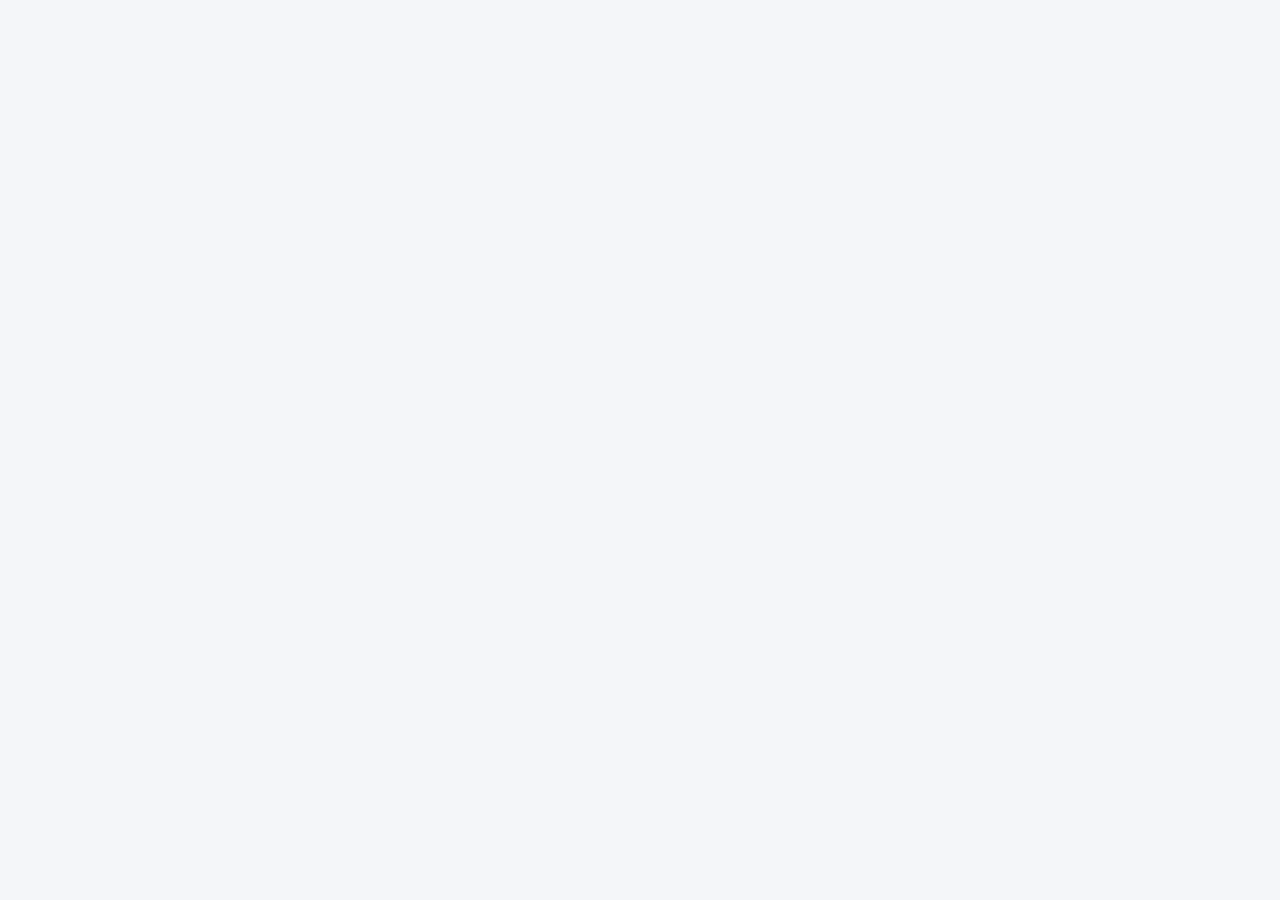
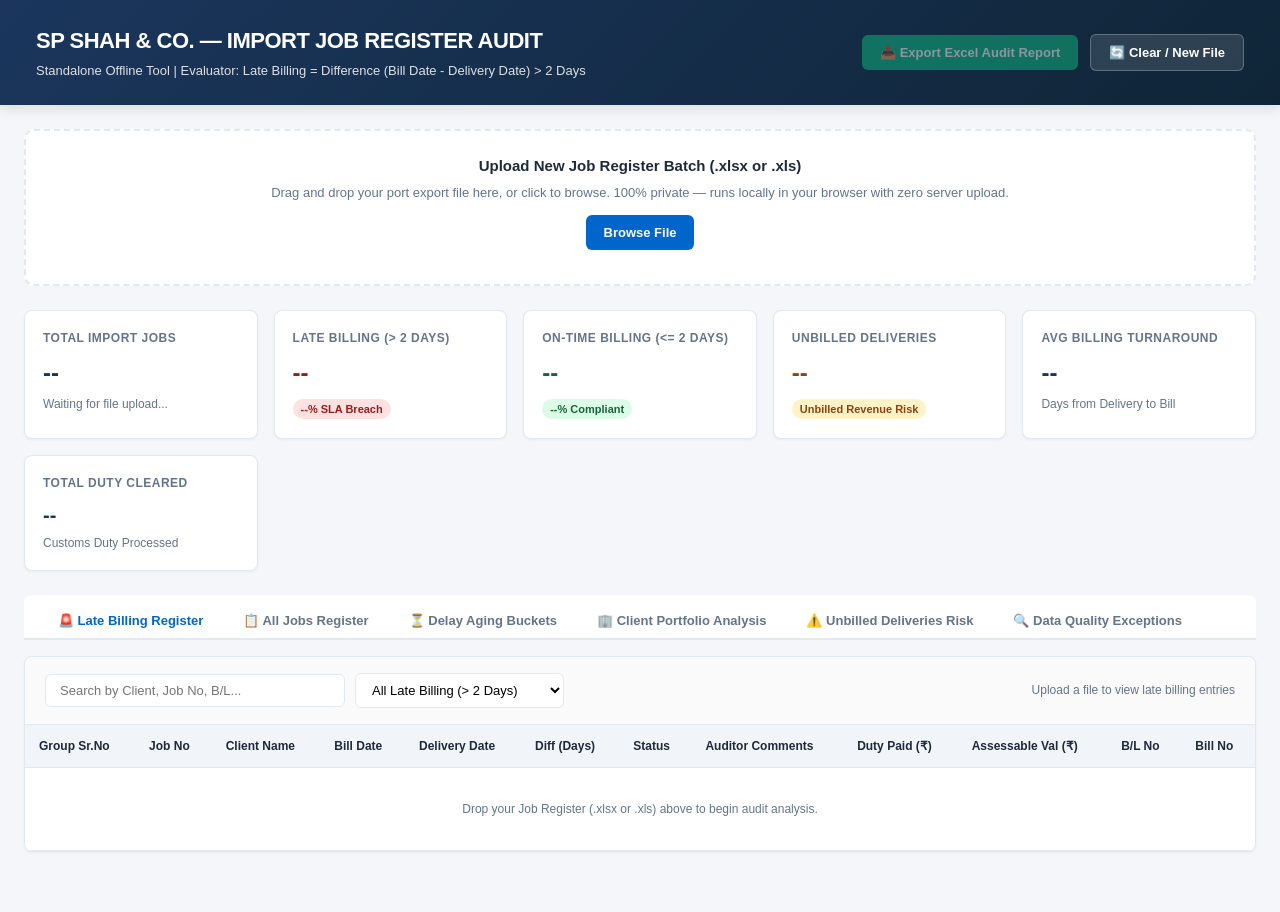
